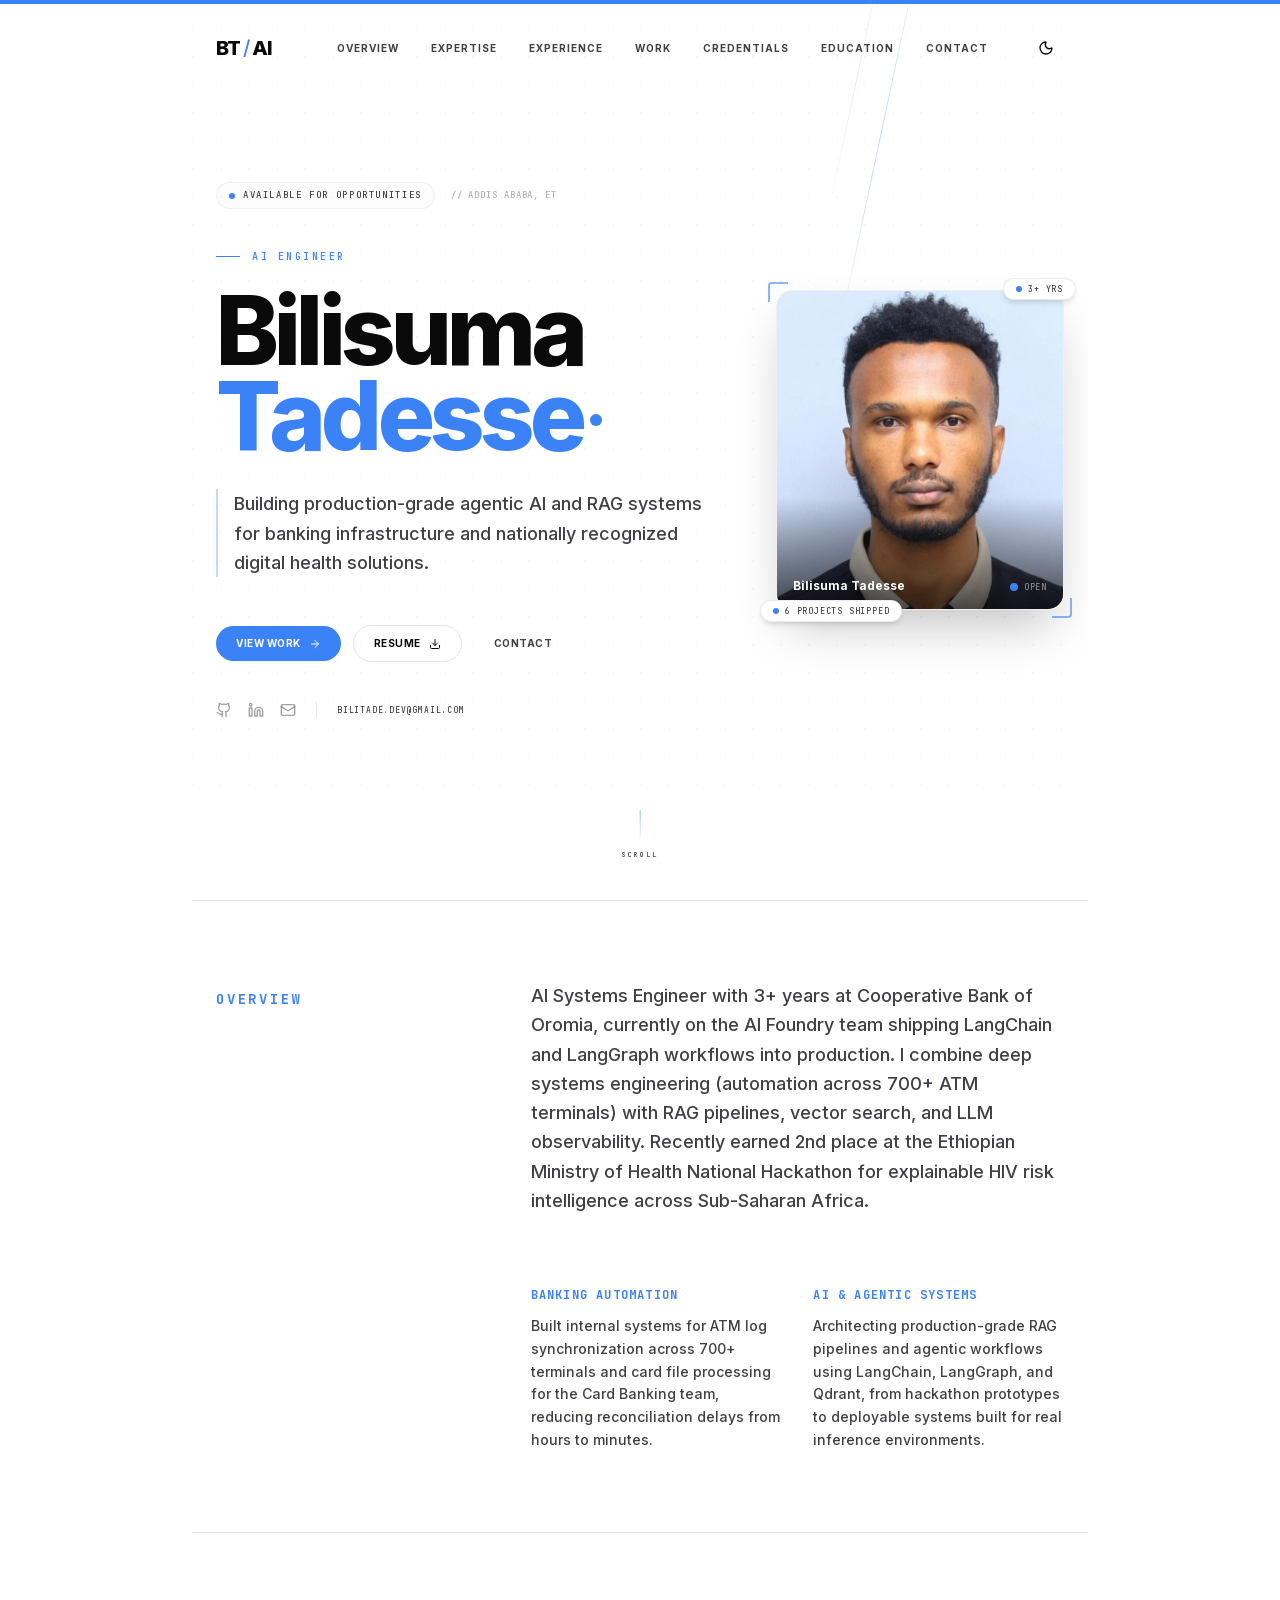
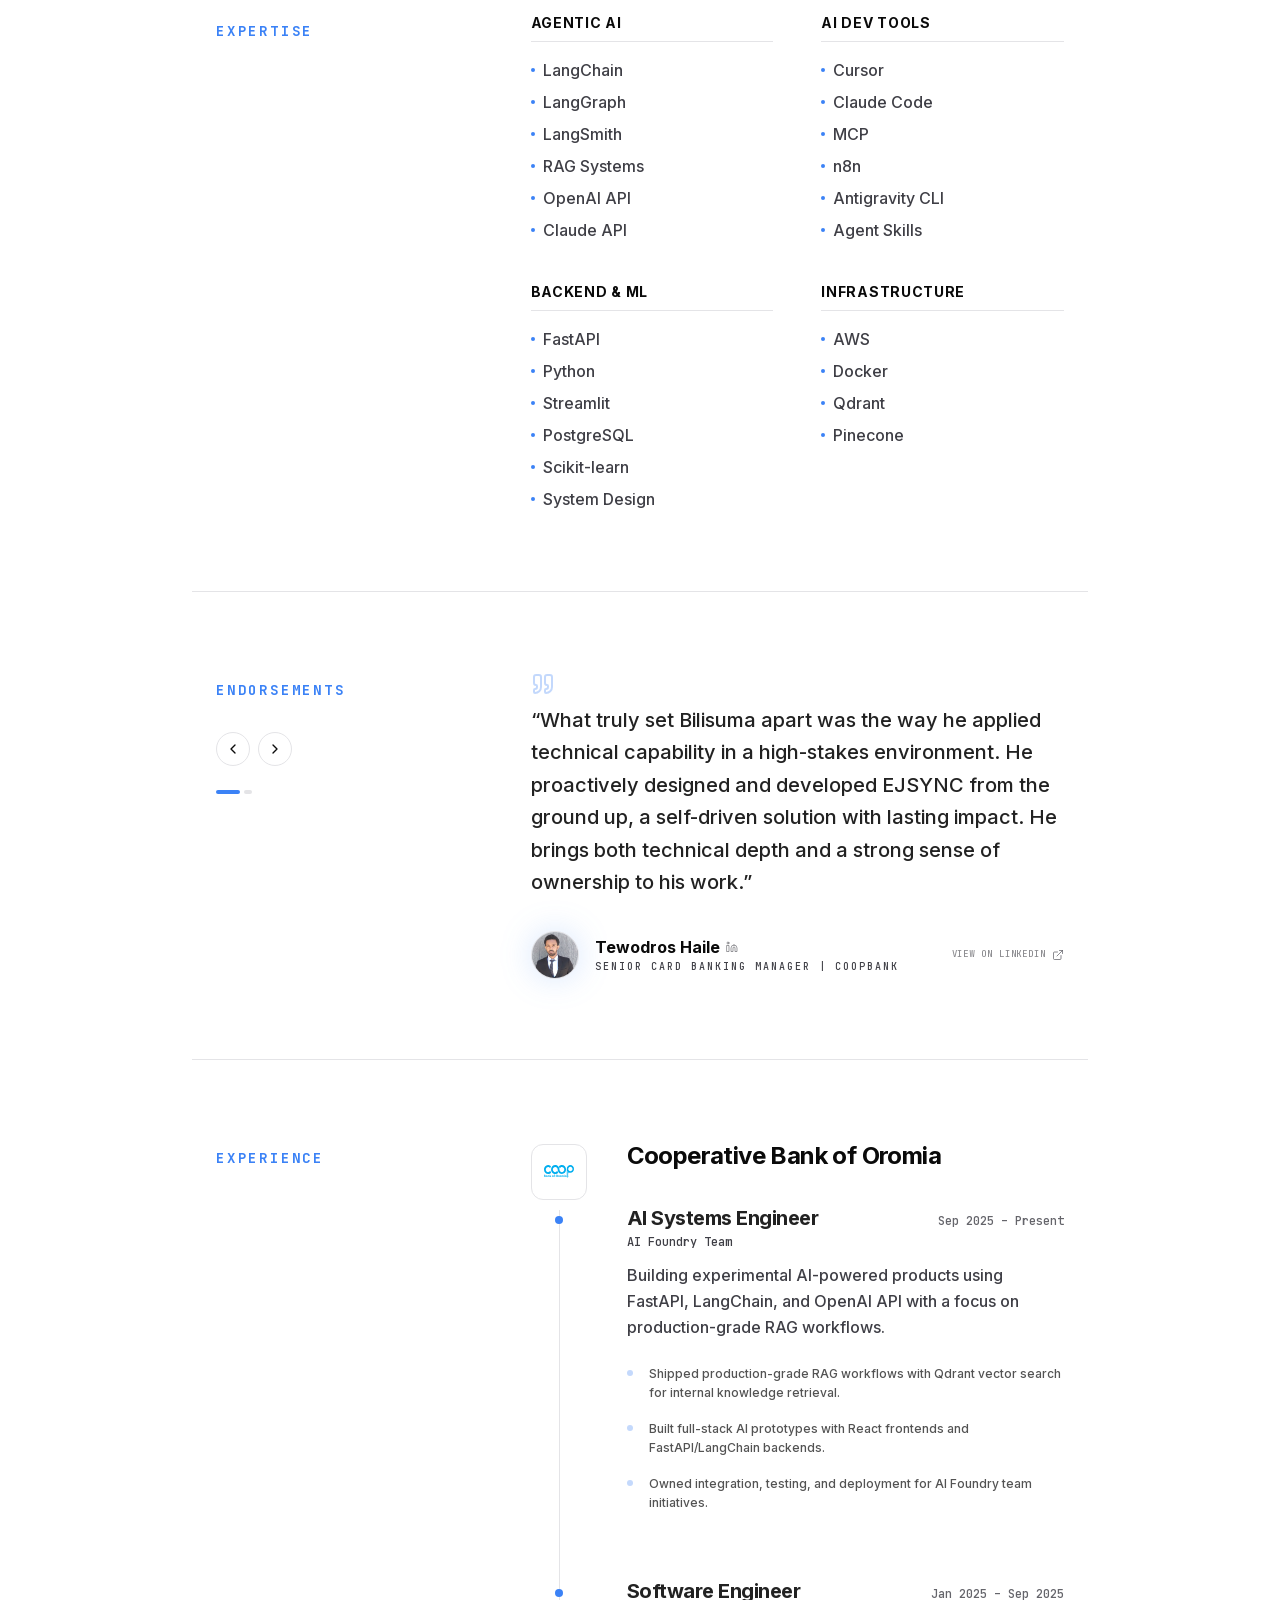
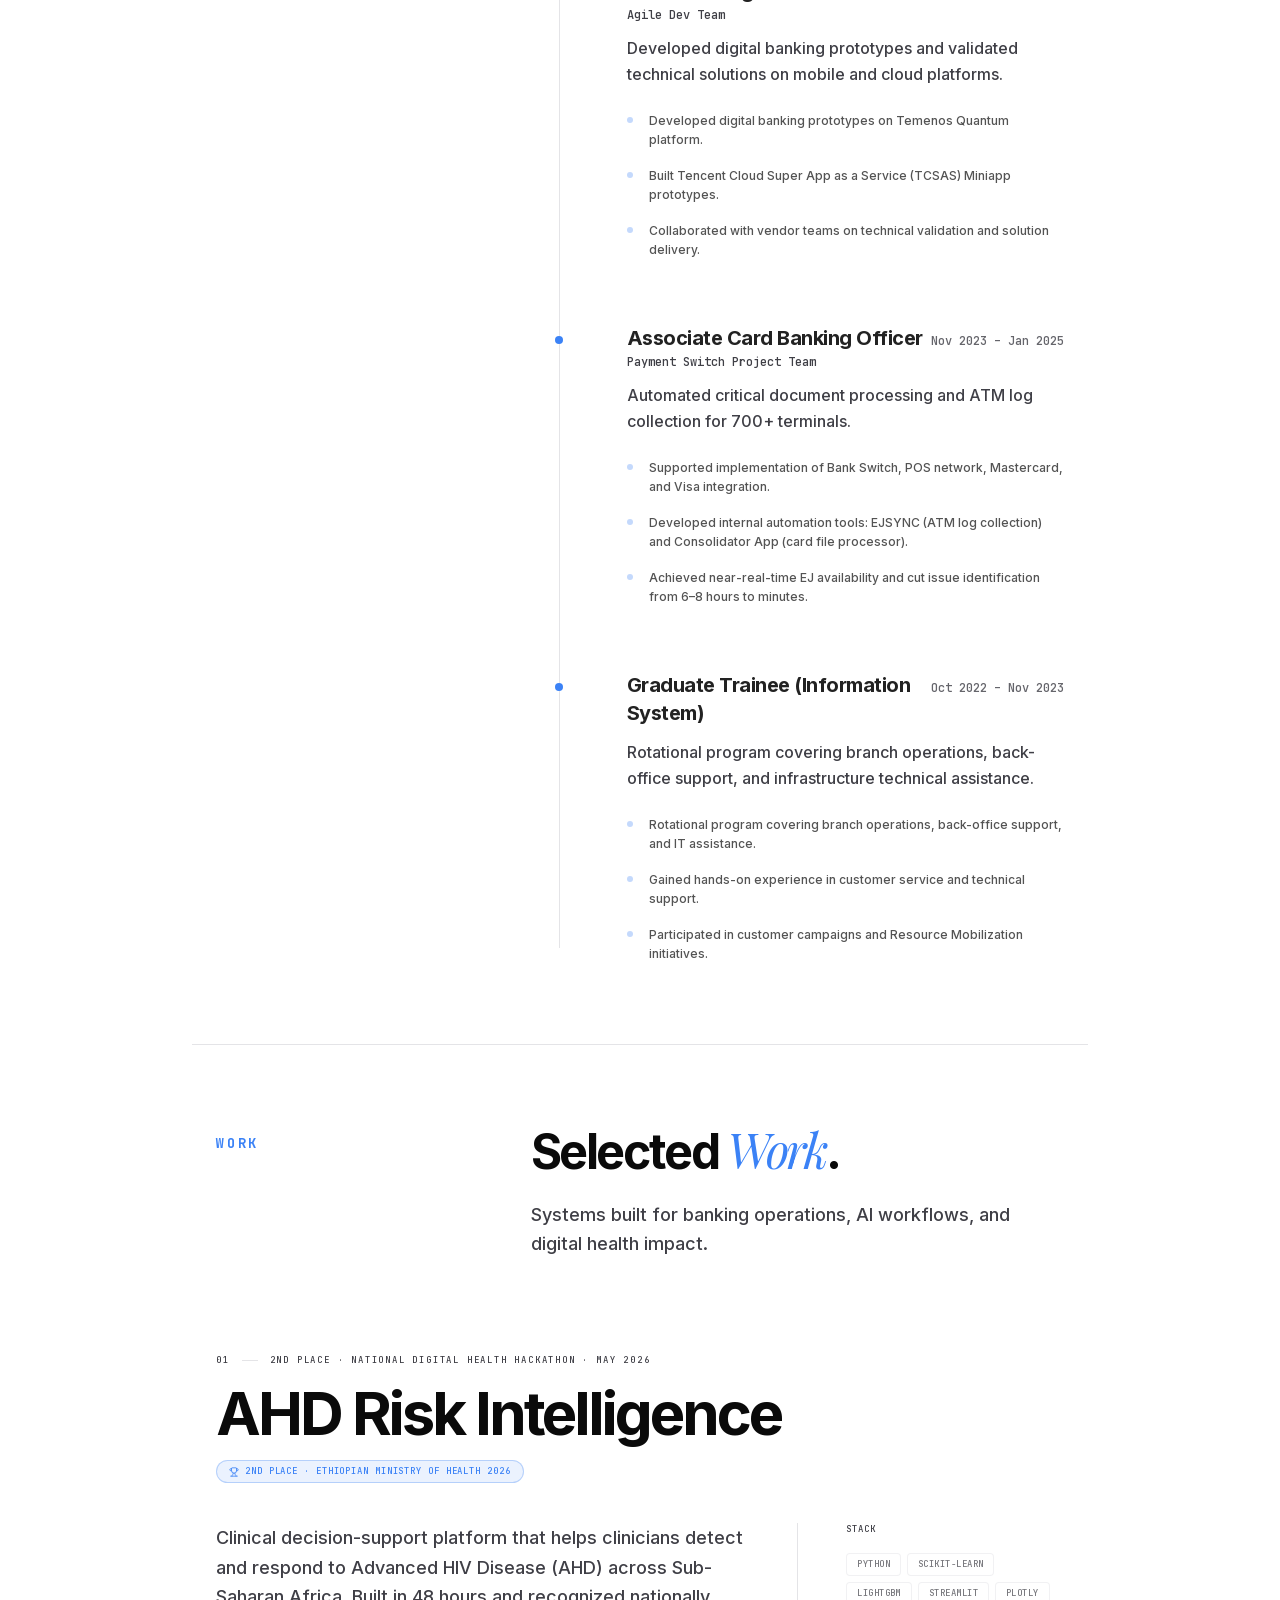
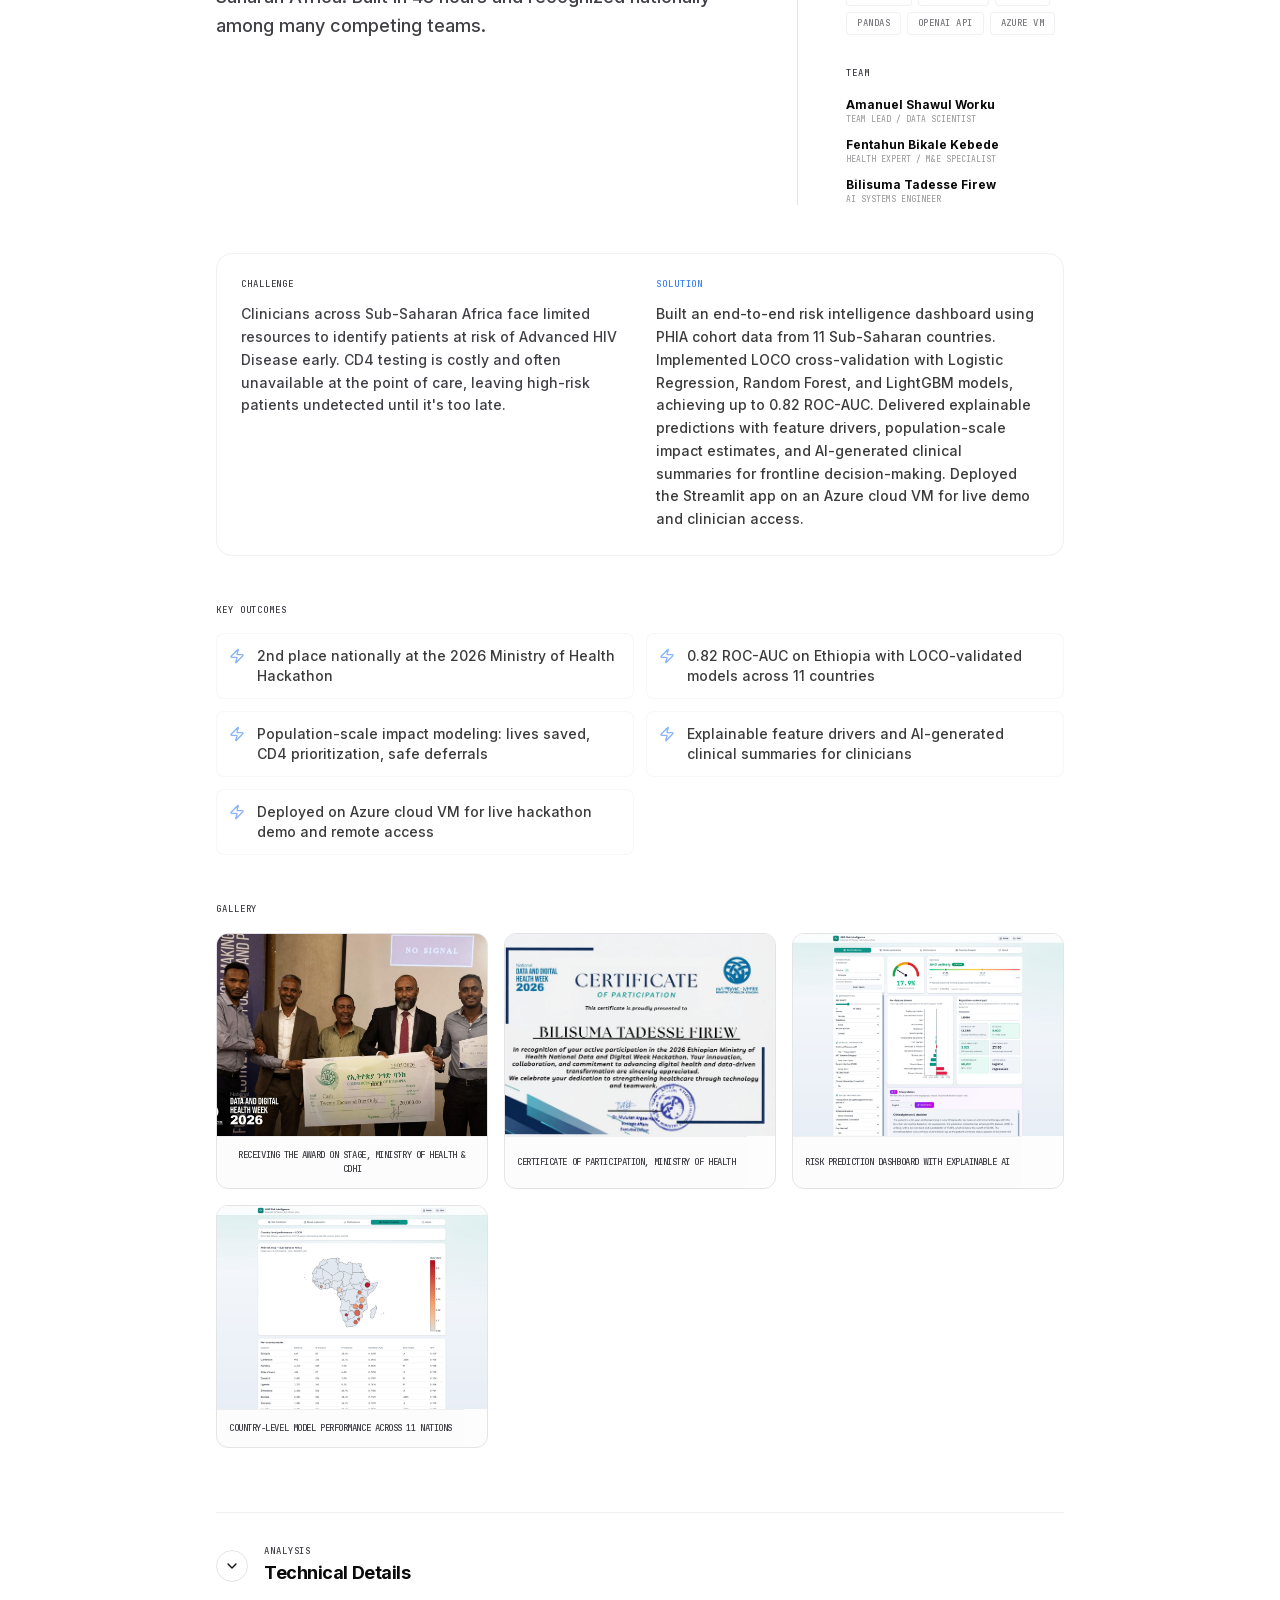
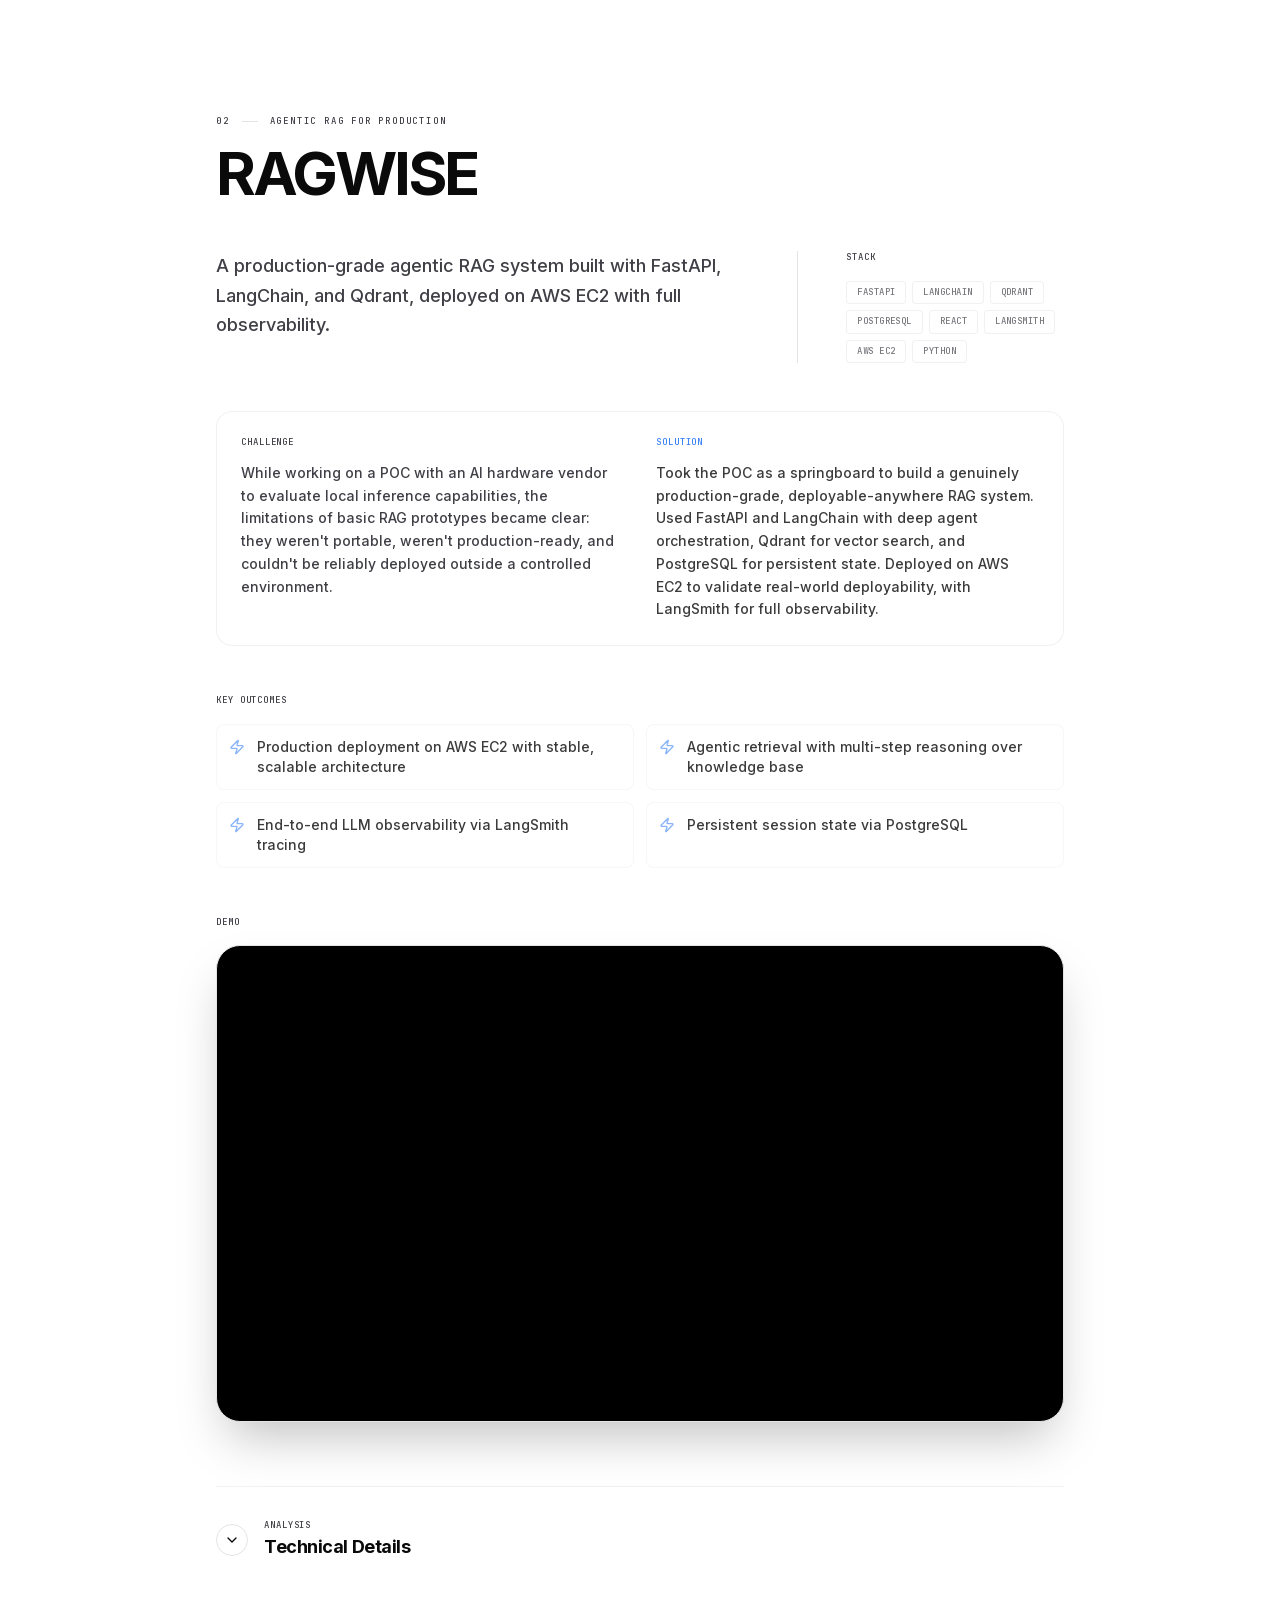
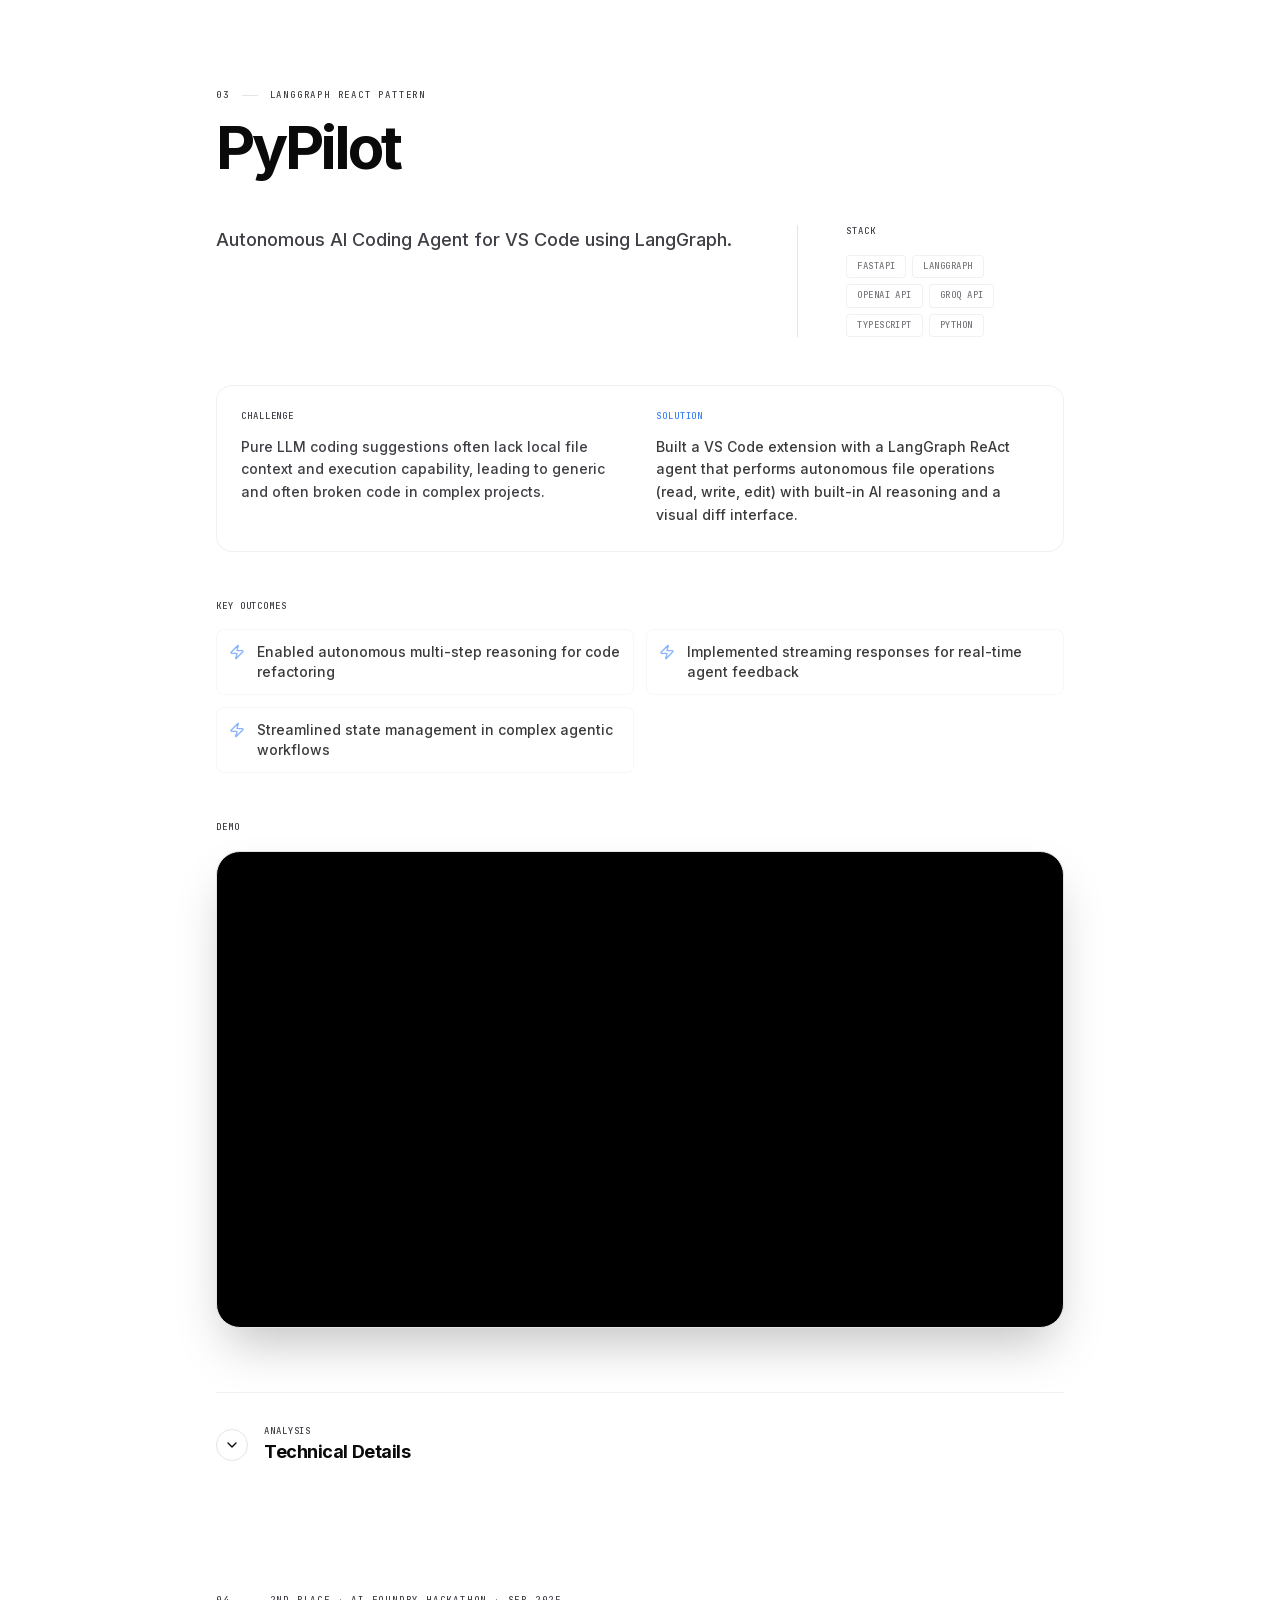
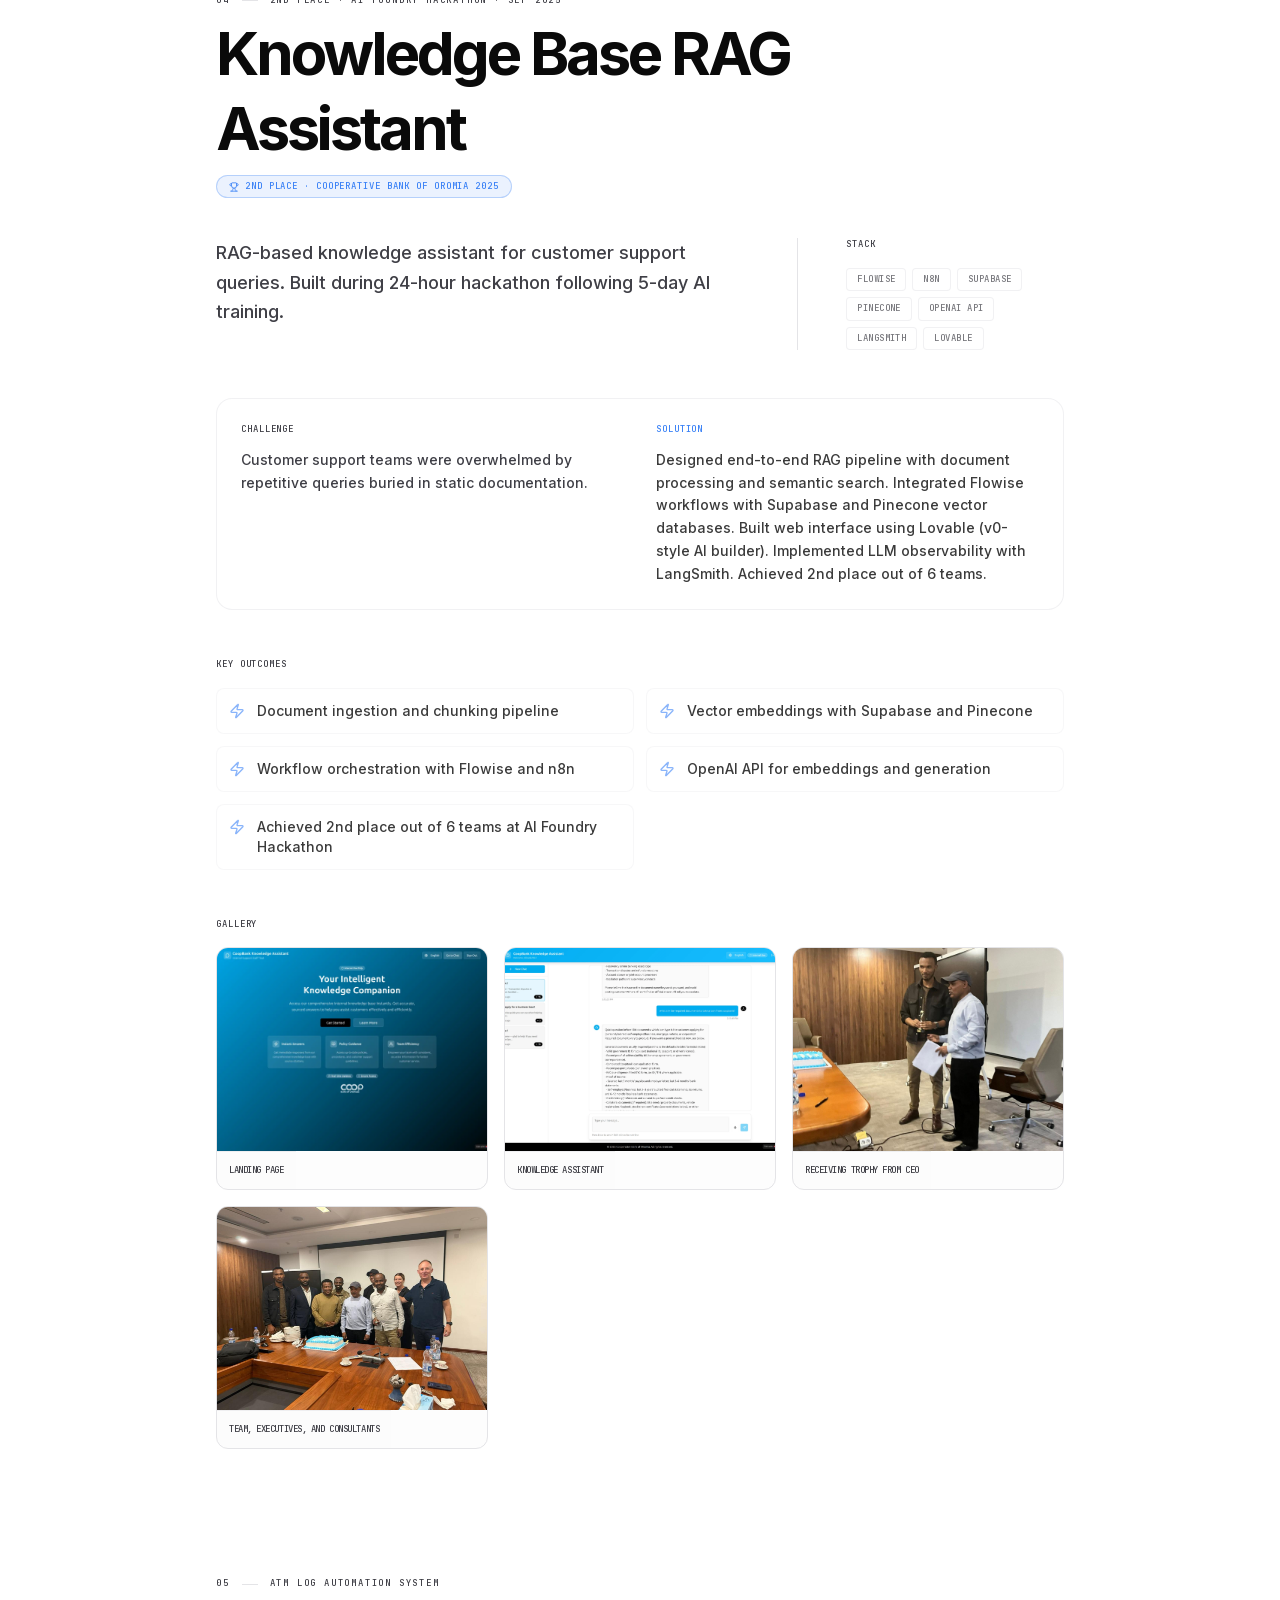
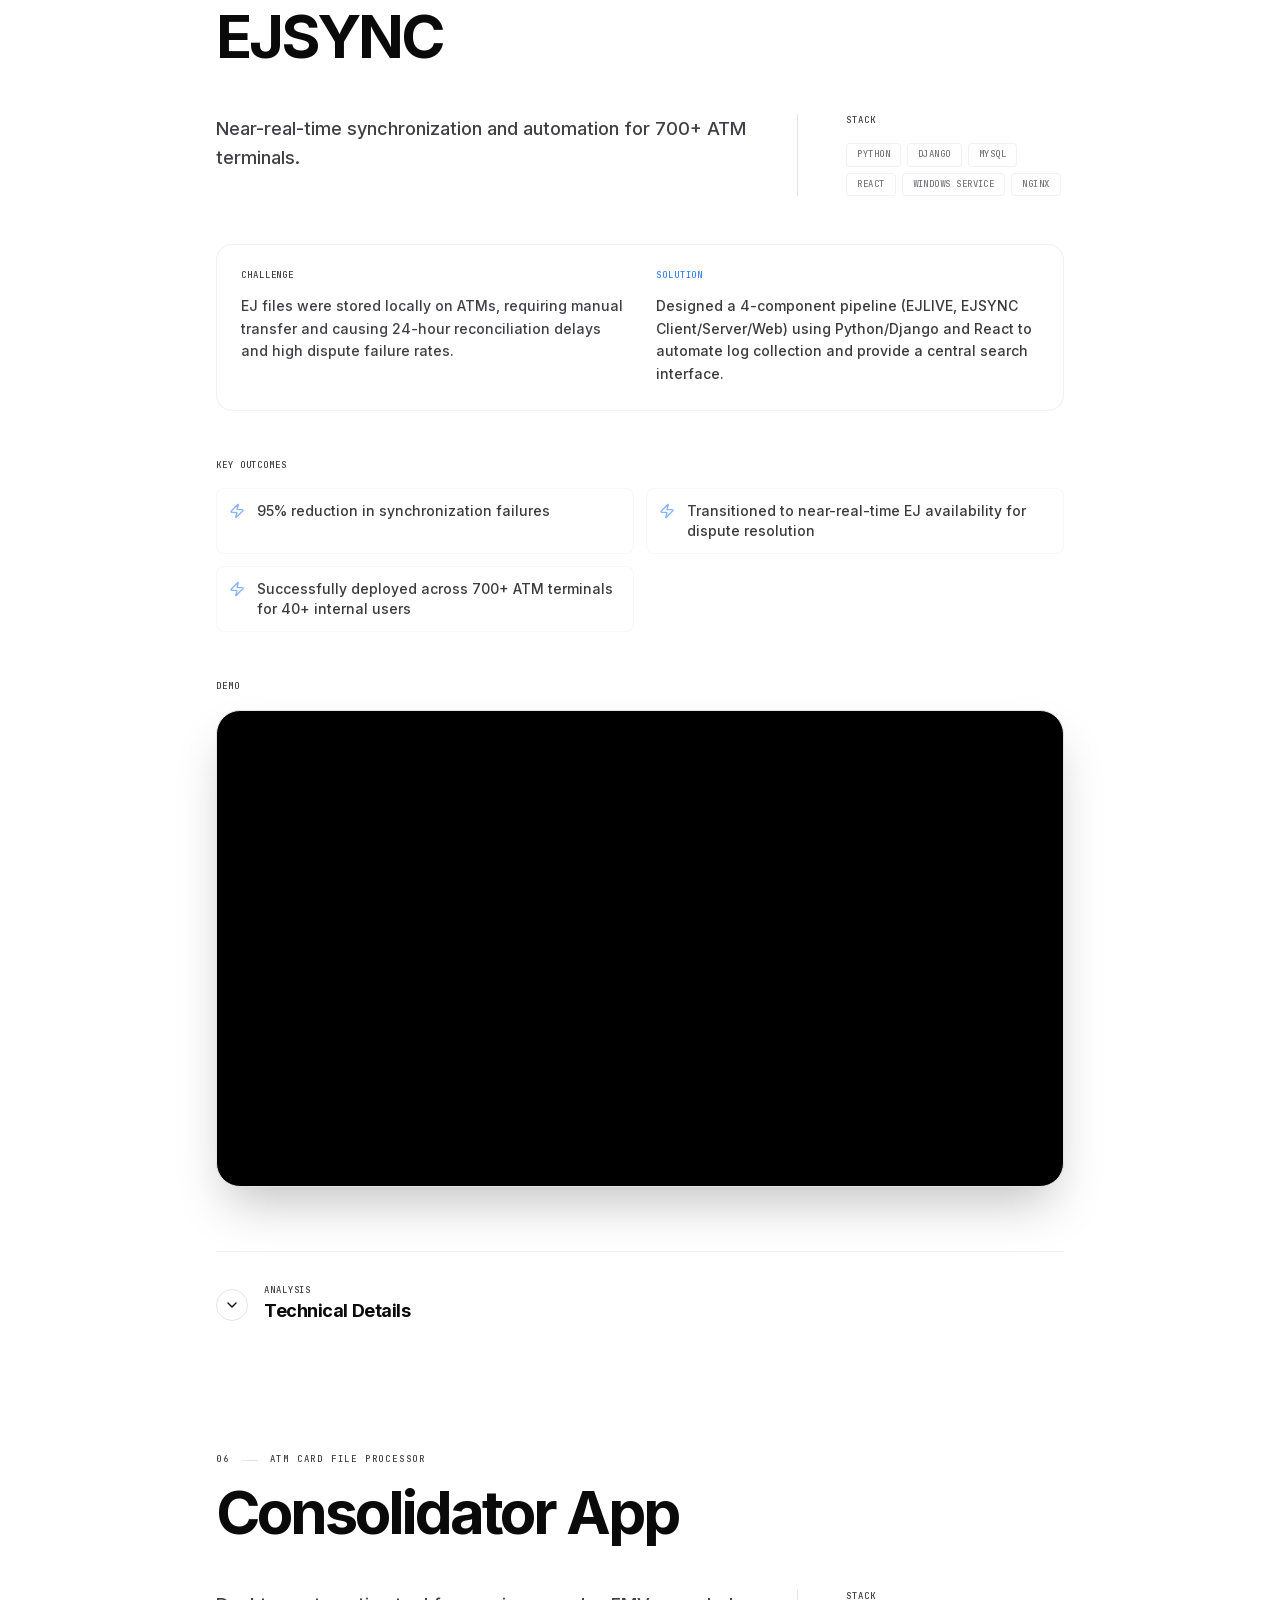
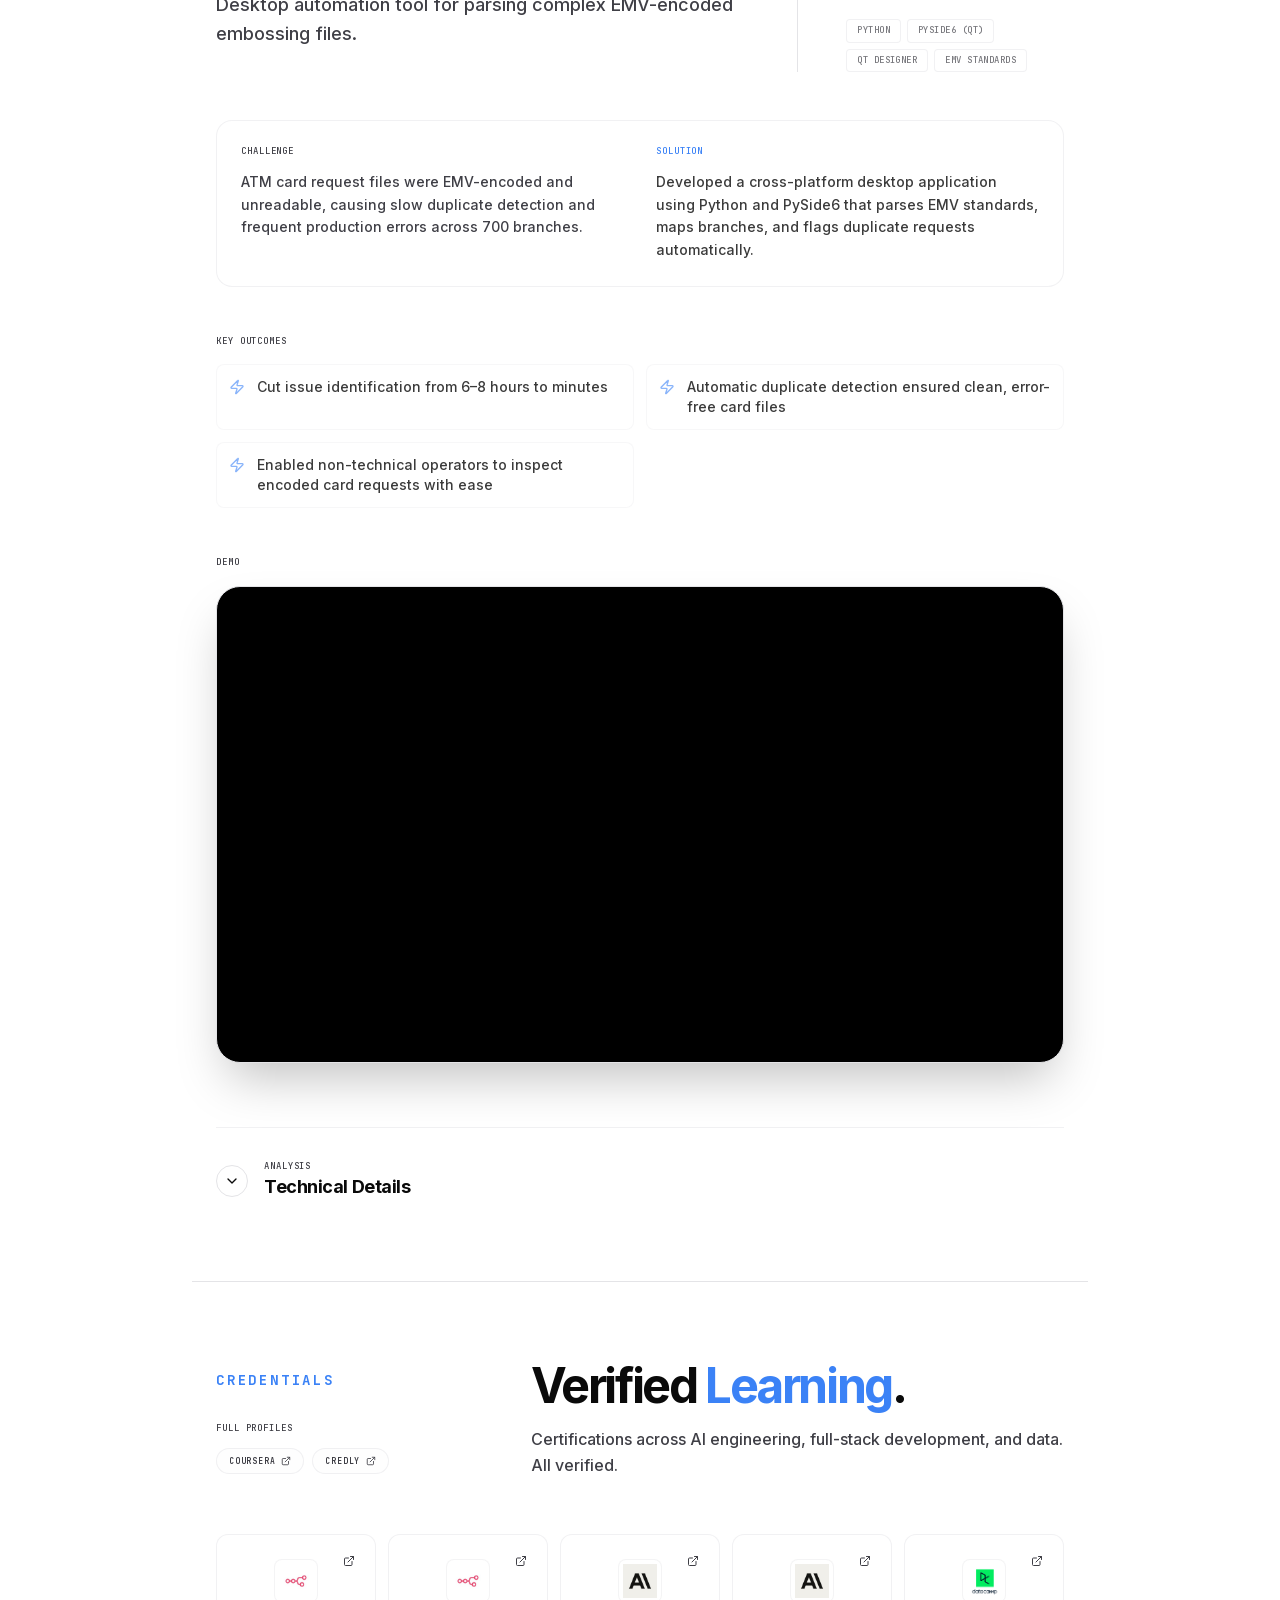
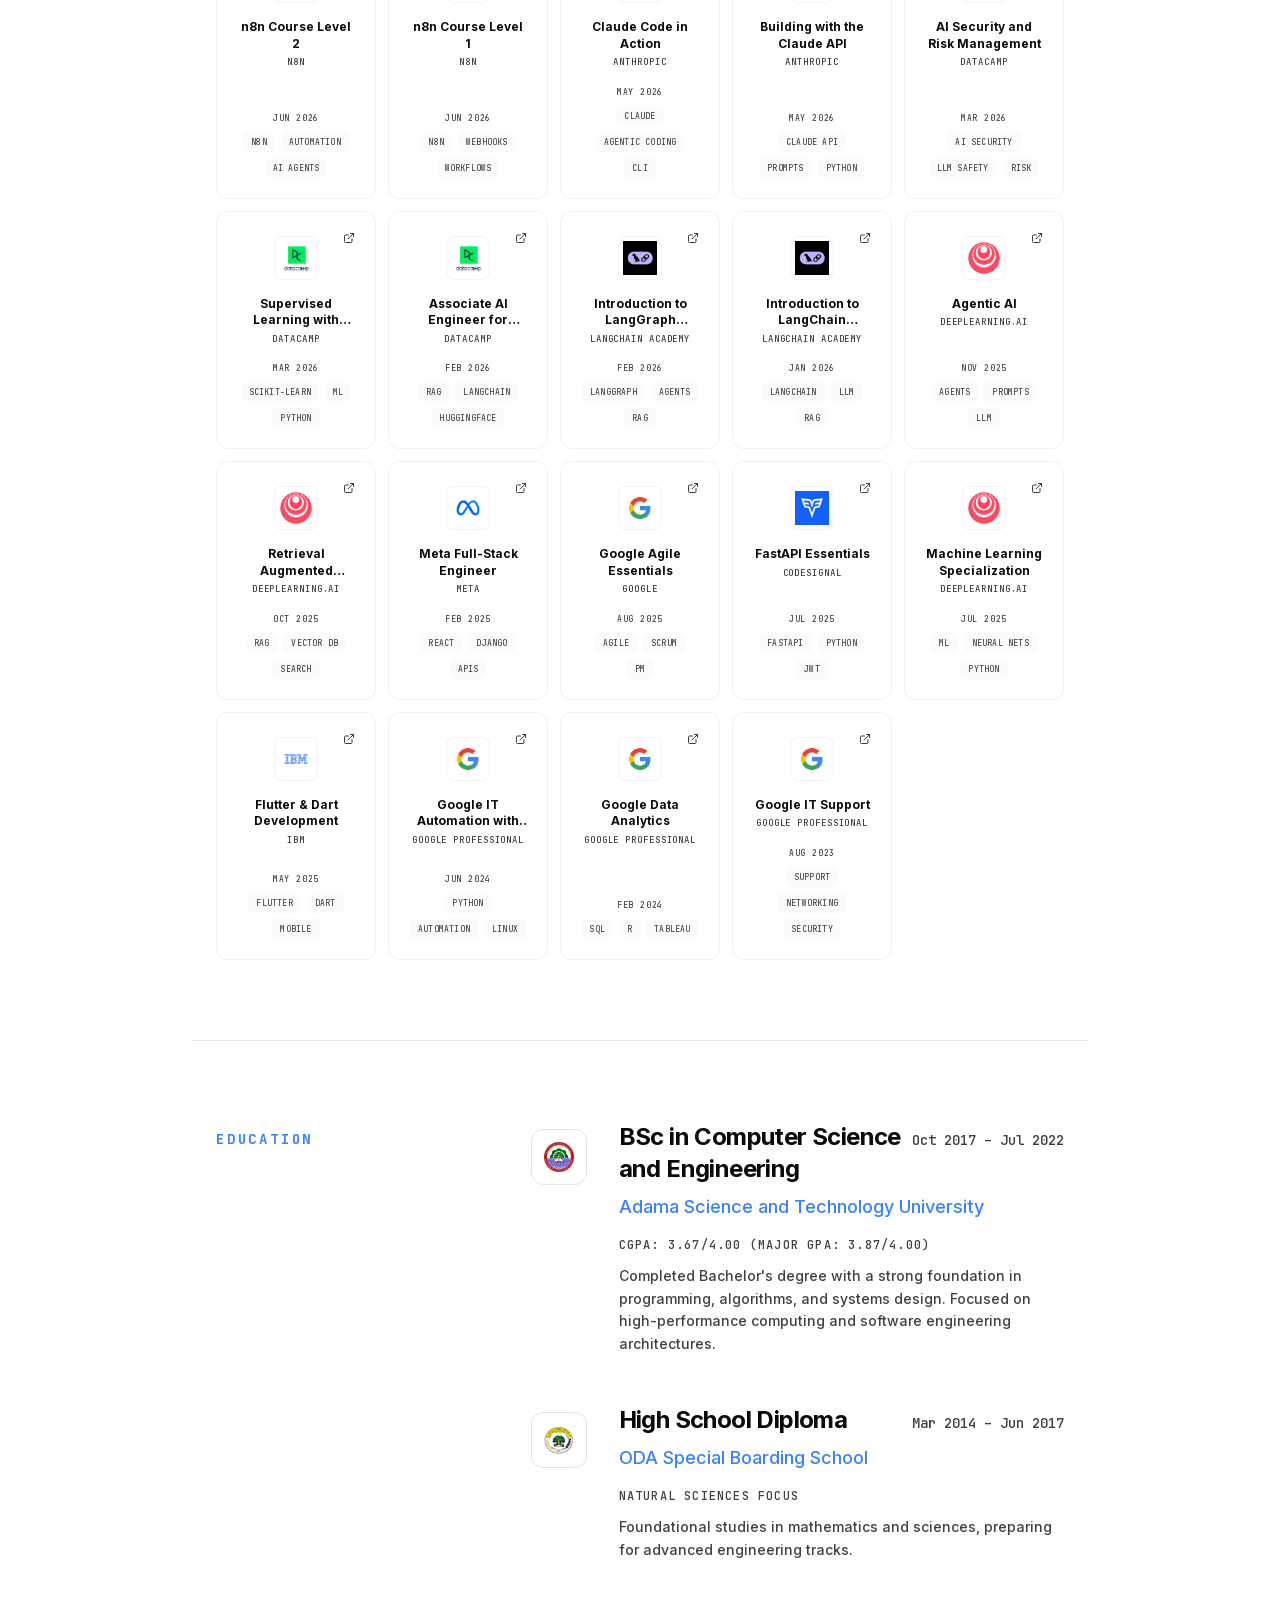
==== index.html @ 131c6164 "Updates" ====
<!DOCTYPE html><html lang="en" class="inter_4101a87d-module__4JTisW__variable jetbrains_mono_8cf58e64-module__UsprEa__variable playfair_display_ad84986d-module__7KVJsa__variable"><head><meta charSet="utf-8"/><meta name="viewport" content="width=device-width, initial-scale=1, viewport-fit=cover"/><link rel="preload" href="/_next/static/media/83afe278b6a6bb3c-s.p.0q-301v4kxxnr.woff2" as="font" crossorigin="" type="font/woff2"/><link rel="preload" as="image" href="/images/profiles/bilisuma.jpg" fetchPriority="high"/><link rel="stylesheet" href="/_next/static/chunks/000wz6ktw8oyc.css" data-precedence="next"/><link rel="preload" as="script" fetchPriority="low" href="/_next/static/chunks/17zaaje_5zt32.js"/><script src="/_next/static/chunks/04fz9-rpftglp.js" async=""></script><script src="/_next/static/chunks/0m_p1bxtorv5i.js" async=""></script><script src="/_next/static/chunks/turbopack-0g43evv2_qihi.js" async=""></script><script src="/_next/static/chunks/00onx00so5ifv.js" async=""></script><script src="/_next/static/chunks/0d3tkj33oycf2.js" async=""></script><script src="/_next/static/chunks/0_tjpbrhgobh8.js" async=""></script><script src="/_next/static/chunks/01i1v937t0i3a.js" async=""></script><script src="/_next/static/chunks/0pycp1qgoovya.js" async=""></script><link rel="preload" href="https://www.googletagmanager.com/gtag/js?id=G-R1KP06FL04" as="script"/><meta name="next-size-adjust" content=""/><meta name="theme-color" content="#ffffff" media="(prefers-color-scheme: light)"/><meta name="theme-color" content="#09090b" media="(prefers-color-scheme: dark)"/><title>Bilisuma Tadesse | AI Engineer</title><meta name="description" content="Bilisuma Tadesse is an AI Engineer in Addis Ababa, Ethiopia. Portfolio showcasing production RAG systems, agentic AI with LangChain and LangGraph, LLM applications, and banking automation at Cooperative Bank of Oromia."/><meta name="application-name" content="Bilisuma Tadesse Portfolio"/><link rel="author" href="https://bilitade.github.io"/><meta name="author" content="Bilisuma Tadesse"/><link rel="manifest" href="/manifest.webmanifest"/><meta name="keywords" content="Bilisuma Tadesse,Bilisuma Tadesse Firew,Bilitade,AI Engineer,AI Engineer Ethiopia,Agentic AI Engineer,LLM Engineer,AI Developer,RAG Engineer,Machine Learning Engineer,LangChain developer,LangGraph developer,FastAPI developer,agentic AI,RAG systems,vector search,LLM applications,Cooperative Bank of Oromia,Addis Ababa,Ethiopia software engineer,AI portfolio"/><meta name="creator" content="Bilisuma Tadesse"/><meta name="publisher" content="Bilisuma Tadesse"/><meta name="robots" content="index, follow"/><meta name="googlebot" content="index, follow, max-video-preview:-1, max-image-preview:large, max-snippet:-1"/><meta name="category" content="technology"/><link rel="canonical" href="https://bilitade.github.io/"/><meta property="og:title" content="Bilisuma Tadesse | AI Engineer"/><meta property="og:description" content="Bilisuma Tadesse is an AI Engineer in Addis Ababa, Ethiopia. Portfolio showcasing production RAG systems, agentic AI with LangChain and LangGraph, LLM applications, and banking automation at Cooperative Bank of Oromia."/><meta property="og:url" content="https://bilitade.github.io/"/><meta name="twitter:card" content="summary_large_image"/><meta name="twitter:title" content="Bilisuma Tadesse | AI Engineer"/><meta name="twitter:description" content="Building production-grade agentic AI and RAG systems for banking infrastructure and nationally recognized digital health solutions."/><meta name="twitter:image" content="https://bilitade.github.io/images/og/card.png"/><link rel="icon" href="/favicon.svg"/><link rel="apple-touch-icon" href="/images/profiles/bilisuma.jpg"/><script src="/_next/static/chunks/03~yq9q893hmn.js" noModule=""></script></head><body class="inter_4101a87d-module__4JTisW__className relative min-h-screen font-sans font-medium selection:bg-brand-accent/30 selection:text-white"><div hidden=""><!--$--><!--/$--></div><script type="application/ld+json">{"@context":"https://schema.org","@type":"Person","name":"Bilisuma Tadesse","alternateName":["Bilisuma Tadesse Firew","Bilitade"],"jobTitle":"AI Engineer","description":"AI Systems Engineer with 3+ years at Cooperative Bank of Oromia, currently on the AI Foundry team shipping LangChain and LangGraph workflows into production. I combine deep systems engineering (automation across 700+ ATM terminals) with RAG pipelines, vector search, and LLM observability. Recently earned 2nd place at the Ethiopian Ministry of Health National Hackathon for explainable HIV risk intelligence across Sub-Saharan Africa.","url":"https://bilitade.github.io","email":"bilitade.dev@gmail.com","image":"https://bilitade.github.io/images/profiles/bilisuma.jpg","address":{"@type":"PostalAddress","addressLocality":"Addis Ababa","addressCountry":"ET"},"worksFor":{"@type":"Organization","name":"Cooperative Bank of Oromia"},"alumniOf":{"@type":"CollegeOrUniversity","name":"Adama Science and Technology University"},"knowsAbout":["LangChain","LangGraph","LangSmith","RAG Systems","OpenAI API","Claude API","Cursor","Claude Code","MCP","n8n","Antigravity CLI","Agent Skills","FastAPI","Python","Streamlit","PostgreSQL","Scikit-learn","System Design","AWS","Docker","Qdrant","Pinecone"],"sameAs":["https://github.com/bilitade","https://www.linkedin.com/in/bilitade/","https://www.coursera.org/learner/bilitade","https://www.credly.com/users/bilitade/badges"]}</script><script type="application/ld+json">{"@context":"https://schema.org","@type":"WebSite","name":"Bilisuma Tadesse | AI Engineer Portfolio","alternateName":"Bilisuma Tadesse Portfolio","description":"Bilisuma Tadesse is an AI Engineer in Addis Ababa, Ethiopia. Portfolio showcasing production RAG systems, agentic AI with LangChain and LangGraph, LLM applications, and banking automation at Cooperative Bank of Oromia.","url":"https://bilitade.github.io","inLanguage":"en","author":{"@type":"Person","name":"Bilisuma Tadesse","url":"https://bilitade.github.io"}}</script><script type="application/ld+json">{"@context":"https://schema.org","@type":"ProfilePage","name":"Bilisuma Tadesse, AI Engineer","description":"Bilisuma Tadesse is an AI Engineer in Addis Ababa, Ethiopia. Portfolio showcasing production RAG systems, agentic AI with LangChain and LangGraph, LLM applications, and banking automation at Cooperative Bank of Oromia.","url":"https://bilitade.github.io","dateModified":"2026-06-17","mainEntity":{"@type":"Person","name":"Bilisuma Tadesse","jobTitle":"AI Engineer","url":"https://bilitade.github.io"}}</script><script type="application/ld+json">{"@context":"https://schema.org","@type":"ProfessionalService","name":"Bilisuma Tadesse | AI Engineer","description":"Building production-grade agentic AI and RAG systems for banking infrastructure and nationally recognized digital health solutions.","url":"https://bilitade.github.io","areaServed":{"@type":"Country","name":"Ethiopia"},"knowsAbout":["LangChain","LangGraph","LangSmith","RAG Systems","OpenAI API","Claude API","Cursor","Claude Code","MCP","n8n","Antigravity CLI","Agent Skills","FastAPI","Python","Streamlit","PostgreSQL","Scikit-learn","System Design","AWS","Docker","Qdrant","Pinecone"]}</script><script>((a,b,c,d,e,f,g,h)=>{let i=document.documentElement,j=["light","dark"];function k(b){var c;(Array.isArray(a)?a:[a]).forEach(a=>{let c="class"===a,d=c&&f?e.map(a=>f[a]||a):e;c?(i.classList.remove(...d),i.classList.add(f&&f[b]?f[b]:b)):i.setAttribute(a,b)}),c=b,h&&j.includes(c)&&(i.style.colorScheme=c)}if(d)k(d);else try{let a=localStorage.getItem(b)||c,d=g&&"system"===a?window.matchMedia("(prefers-color-scheme: dark)").matches?"dark":"light":a;k(d)}catch(a){}})("class","portfolio-theme","system",null,["light","dark"],null,true,true)</script><div class="scroll-progress fixed top-0 left-0 right-0 z-[60] h-1 origin-left bg-brand-accent" aria-hidden="true"></div><header class="fixed top-0 left-0 right-0 z-50 transition-all duration-300 bg-transparent py-8"><nav class="mx-auto flex max-w-4xl items-center justify-between px-6"><div class="flex items-center gap-6"><a href="#" class="group whitespace-nowrap text-xl font-extrabold uppercase tracking-tighter">BT<!-- --> <span class="inline-block font-light text-brand-accent transition-transform group-hover:rotate-12">/</span> <!-- -->AI</a></div><div class="flex items-center gap-6 md:gap-10"><div class="hidden items-center gap-8 lg:flex"><a href="#about" class="text-[10px] font-bold uppercase tracking-widest text-muted-foreground transition-colors hover:text-foreground">Overview</a><a href="#skills" class="text-[10px] font-bold uppercase tracking-widest text-muted-foreground transition-colors hover:text-foreground">Expertise</a><a href="#experience" class="text-[10px] font-bold uppercase tracking-widest text-muted-foreground transition-colors hover:text-foreground">Experience</a><a href="#projects" class="text-[10px] font-bold uppercase tracking-widest text-muted-foreground transition-colors hover:text-foreground">Work</a><a href="#certifications" class="text-[10px] font-bold uppercase tracking-widest text-muted-foreground transition-colors hover:text-foreground">Credentials</a><a href="#education" class="text-[10px] font-bold uppercase tracking-widest text-muted-foreground transition-colors hover:text-foreground">Education</a><a href="#contact" class="text-[10px] font-bold uppercase tracking-widest text-muted-foreground transition-colors hover:text-foreground">Contact</a></div><div class="flex items-center gap-2"><button class="inline-flex items-center justify-center rounded-md py-2 text-sm font-medium transition-colors focus-visible:outline-none focus-visible:ring-1 focus-visible:ring-ring disabled:pointer-events-none disabled:opacity-50 hover:bg-accent hover:text-accent-foreground w-9 px-0" aria-hidden="true" tabindex="-1"><svg xmlns="http://www.w3.org/2000/svg" width="24" height="24" viewBox="0 0 24 24" fill="none" stroke="currentColor" stroke-width="2" stroke-linecap="round" stroke-linejoin="round" class="lucide lucide-moon h-4 w-4 opacity-0" aria-hidden="true"><path d="M20.985 12.486a9 9 0 1 1-9.473-9.472c.405-.022.617.46.402.803a6 6 0 0 0 8.268 8.268c.344-.215.825-.004.803.401"></path></svg></button><button class="inline-flex items-center justify-center rounded-md text-sm font-medium transition-colors focus-visible:outline-none focus-visible:ring-1 focus-visible:ring-ring disabled:pointer-events-none disabled:opacity-50 hover:bg-accent hover:text-accent-foreground p-2 lg:hidden" aria-label="Open menu"><svg xmlns="http://www.w3.org/2000/svg" width="24" height="24" viewBox="0 0 24 24" fill="none" stroke="currentColor" stroke-width="2" stroke-linecap="round" stroke-linejoin="round" class="lucide lucide-menu h-5 w-5" aria-hidden="true"><path d="M4 5h16"></path><path d="M4 12h16"></path><path d="M4 19h16"></path></svg></button></div></div></nav><div class="overflow-hidden border-t border-border bg-background transition-[max-height,opacity] duration-300 ease-out lg:hidden max-h-0 opacity-0 border-t-transparent" aria-hidden="true"><div class="flex flex-col gap-6 p-6"><a href="#about" class="text-[10px] font-bold uppercase tracking-widest text-muted-foreground transition-colors hover:text-foreground">Overview</a><a href="#skills" class="text-[10px] font-bold uppercase tracking-widest text-muted-foreground transition-colors hover:text-foreground">Expertise</a><a href="#testimonials" class="text-[10px] font-bold uppercase tracking-widest text-muted-foreground transition-colors hover:text-foreground">Endorsements</a><a href="#experience" class="text-[10px] font-bold uppercase tracking-widest text-muted-foreground transition-colors hover:text-foreground">Experience</a><a href="#projects" class="text-[10px] font-bold uppercase tracking-widest text-muted-foreground transition-colors hover:text-foreground">Work</a><a href="#certifications" class="text-[10px] font-bold uppercase tracking-widest text-muted-foreground transition-colors hover:text-foreground">Credentials</a><a href="#education" class="text-[10px] font-bold uppercase tracking-widest text-muted-foreground transition-colors hover:text-foreground">Education</a><a href="#contact" class="text-[10px] font-bold uppercase tracking-widest text-muted-foreground transition-colors hover:text-foreground">Contact</a></div></div></header><main class="mx-auto max-w-4xl"><section class="py-20 px-6 max-w-4xl mx-auto min-h-screen flex flex-col justify-center relative overflow-hidden"><div class="absolute inset-0 -z-10 overflow-hidden pointer-events-none" aria-hidden="true"><svg class="absolute inset-0 w-full h-full opacity-[0.04]" xmlns="http://www.w3.org/2000/svg"><defs><pattern id="dot-grid" x="0" y="0" width="28" height="28" patternUnits="userSpaceOnUse"><circle cx="1" cy="1" r="1" fill="currentColor"></circle></pattern></defs><rect width="100%" height="100%" fill="url(#dot-grid)"></rect></svg><div class="absolute bottom-0 left-0 right-0 h-40 bg-gradient-to-t from-background to-transparent"></div><div class="absolute -top-20 right-[18%] w-px h-[50vh] bg-gradient-to-b from-transparent via-brand-accent/30 to-transparent" style="transform:rotate(12deg);transform-origin:top center"></div><div class="absolute -top-20 right-[22%] w-px h-[35vh] bg-gradient-to-b from-transparent via-brand-accent/15 to-transparent" style="transform:rotate(12deg);transform-origin:top center"></div></div><div class="grid md:grid-cols-[1fr_auto] gap-16 items-center"><div class="max-w-3xl order-2 md:order-1"><div class="hero-rise flex items-center gap-4 flex-wrap mb-10"><div class="flex items-center gap-2 text-[9px] font-mono uppercase tracking-[0.18em] text-muted-foreground border border-border/50 rounded-full px-3 py-1.5 bg-muted/30"><span class="inline-block w-1.5 h-1.5 rounded-full bg-brand-accent"></span>Available for opportunities</div><span class="text-[9px] font-mono text-muted-foreground/40 uppercase tracking-widest hidden sm:inline">// Addis Ababa, ET</span></div><div class="hero-rise hero-rise-delay-1 flex items-center gap-3 mb-6"><div class="w-6 h-px bg-brand-accent"></div><span class="text-brand-accent font-mono text-[10px] uppercase tracking-[0.25em]">AI Engineer</span></div><div class="mb-8 overflow-hidden"><span class="hero-rise block text-6xl md:text-8xl font-extrabold tracking-tighter leading-[0.88] hero-rise-delay-2">Bilisuma</span><span class="hero-rise block text-6xl md:text-8xl font-extrabold tracking-tighter leading-[0.88] text-brand-accent hero-rise-delay-3">Tadesse<span class="inline-block ml-2 mb-1 md:mb-2 h-2.5 w-2.5 md:h-3 md:w-3 rounded-full bg-brand-accent align-middle" aria-hidden="true"></span></span></div><p class="hero-rise hero-rise-delay-4 text-base md:text-lg text-muted-foreground leading-relaxed mb-12 max-w-xl font-normal border-l-2 border-brand-accent/30 pl-4">Building production-grade agentic AI and RAG systems for banking infrastructure and nationally recognized digital health solutions.</p><div class="hero-rise hero-rise-delay-5 flex flex-wrap items-center gap-3 mb-10"><a href="#projects" class="group inline-flex items-center gap-2 px-5 py-2.5 text-[10px] font-bold uppercase tracking-wider bg-brand-accent text-brand-accent-foreground rounded-full hover:bg-brand-accent/90 transition-colors">View Work<svg xmlns="http://www.w3.org/2000/svg" width="24" height="24" viewBox="0 0 24 24" fill="none" stroke="currentColor" stroke-width="2" stroke-linecap="round" stroke-linejoin="round" class="lucide lucide-arrow-right h-3 w-3 group-hover:translate-x-0.5 transition-transform" aria-hidden="true"><path d="M5 12h14"></path><path d="m12 5 7 7-7 7"></path></svg></a><a href="/pdf/bilisuma_tadesse_resume_jun_2026.pdf" download="bilisuma_tadesse_resume_jun_2026.pdf" class="group inline-flex items-center gap-2 px-5 py-2.5 text-[10px] font-bold uppercase tracking-wider border border-border rounded-full hover:bg-muted transition-colors">Resume<svg xmlns="http://www.w3.org/2000/svg" width="24" height="24" viewBox="0 0 24 24" fill="none" stroke="currentColor" stroke-width="2" stroke-linecap="round" stroke-linejoin="round" class="lucide lucide-download h-3 w-3 group-hover:translate-y-0.5 transition-transform" aria-hidden="true"><path d="M12 15V3"></path><path d="M21 15v4a2 2 0 0 1-2 2H5a2 2 0 0 1-2-2v-4"></path><path d="m7 10 5 5 5-5"></path></svg></a><a href="#contact" class="inline-flex items-center gap-2 px-5 py-2.5 text-[10px] font-bold uppercase tracking-wider text-muted-foreground hover:text-foreground transition-colors">Contact</a></div><div class="hero-rise hero-rise-delay-6 flex items-center gap-4"><a href="https://github.com/bilitade" target="_blank" rel="noopener noreferrer" class="text-muted-foreground/50 hover:text-foreground transition-colors" aria-label="GitHub"><svg xmlns="http://www.w3.org/2000/svg" width="24" height="24" viewBox="0 0 24 24" fill="none" stroke="currentColor" stroke-width="2" stroke-linecap="round" stroke-linejoin="round" class="lucide lucide-github w-4 h-4" aria-hidden="true"><path d="M15 22v-4a4.8 4.8 0 0 0-1-3.5c3 0 6-2 6-5.5.08-1.25-.27-2.48-1-3.5.28-1.15.28-2.35 0-3.5 0 0-1 0-3 1.5-2.64-.5-5.36-.5-8 0C6 2 5 2 5 2c-.3 1.15-.3 2.35 0 3.5A5.403 5.403 0 0 0 4 9c0 3.5 3 5.5 6 5.5-.39.49-.68 1.05-.85 1.65-.17.6-.22 1.23-.15 1.85v4"></path><path d="M9 18c-4.51 2-5-2-7-2"></path></svg></a><a href="https://www.linkedin.com/in/bilitade/" target="_blank" rel="noopener noreferrer" class="text-muted-foreground/50 hover:text-foreground transition-colors" aria-label="LinkedIn"><svg xmlns="http://www.w3.org/2000/svg" width="24" height="24" viewBox="0 0 24 24" fill="none" stroke="currentColor" stroke-width="2" stroke-linecap="round" stroke-linejoin="round" class="lucide lucide-linkedin w-4 h-4" aria-hidden="true"><path d="M16 8a6 6 0 0 1 6 6v7h-4v-7a2 2 0 0 0-2-2 2 2 0 0 0-2 2v7h-4v-7a6 6 0 0 1 6-6z"></path><rect width="4" height="12" x="2" y="9"></rect><circle cx="4" cy="4" r="2"></circle></svg></a><a href="mailto:bilitade.dev@gmail.com" class="text-muted-foreground/50 hover:text-foreground transition-colors" aria-label="Email"><svg xmlns="http://www.w3.org/2000/svg" width="24" height="24" viewBox="0 0 24 24" fill="none" stroke="currentColor" stroke-width="2" stroke-linecap="round" stroke-linejoin="round" class="lucide lucide-mail w-4 h-4" aria-hidden="true"><path d="m22 7-8.991 5.727a2 2 0 0 1-2.009 0L2 7"></path><rect x="2" y="4" width="20" height="16" rx="2"></rect></svg></a><div class="w-px h-4 bg-border mx-1"></div><span class="text-[8px] font-mono text-muted-foreground uppercase tracking-widest">bilitade.dev@gmail.com</span></div></div><div class="hero-rise hero-rise-delay-2 order-1 md:order-2 flex justify-center md:justify-end pt-8 md:pt-0"><div class="relative group cursor-default select-none"><div class="relative w-64 h-72 md:w-72 md:h-80 rounded-2xl overflow-hidden border border-border/60 shadow-2xl"><img alt="Bilisuma Tadesse" fetchPriority="high" decoding="async" data-nimg="fill" class="object-cover object-top" style="position:absolute;height:100%;width:100%;left:0;top:0;right:0;bottom:0;color:transparent" src="/images/profiles/bilisuma.jpg"/><div class="absolute bottom-0 left-0 right-0 h-28 bg-gradient-to-t from-black/70 to-transparent"></div><div class="absolute bottom-0 left-0 right-0 p-4 flex items-end justify-between"><div><p class="text-xs font-bold text-white leading-tight">Bilisuma Tadesse</p></div><div class="flex items-center gap-1.5"><span class="inline-flex rounded-full h-2 w-2 bg-brand-accent"></span><span class="text-[8px] font-mono uppercase text-white/50 tracking-widest">Open</span></div></div></div><div class="absolute -top-2 -left-2 w-5 h-5 border-t-2 border-l-2 border-brand-accent/60 rounded-tl-sm"></div><div class="absolute -bottom-2 -right-2 w-5 h-5 border-b-2 border-r-2 border-brand-accent/60 rounded-br-sm"></div><div class="absolute -top-3 -right-3 bg-background border border-border/70 rounded-full px-3 py-1 flex items-center gap-1.5 shadow-md"><span class="inline-block w-1.5 h-1.5 rounded-full bg-brand-accent"></span><span class="text-[8px] font-mono uppercase tracking-widest text-muted-foreground">3+ yrs</span></div><div class="absolute -bottom-3 -left-4 bg-background border border-border/70 rounded-full px-3 py-1 flex items-center gap-1.5 shadow-md"><span class="inline-block w-1.5 h-1.5 rounded-full bg-brand-accent"></span><span class="text-[8px] font-mono uppercase tracking-widest text-muted-foreground">6 projects shipped</span></div></div></div></div><div class="hero-rise hero-rise-delay-7 absolute bottom-10 left-1/2 -translate-x-1/2 flex flex-col items-center gap-2"><div class="w-px h-8 bg-gradient-to-b from-brand-accent/60 to-transparent"></div><span class="text-[7px] font-mono uppercase tracking-[0.3em] text-muted-foreground">Scroll</span></div></section><section id="about" class="py-20 px-6 max-w-4xl mx-auto border-t border-border"><div class="grid items-start gap-12 md:grid-cols-[1fr_2fr]"><h2 class="section-heading mt-2">Overview</h2><div class="space-y-12"><p class="max-w-2xl whitespace-pre-line text-lg leading-relaxed text-muted-foreground">AI Systems Engineer with 3+ years at Cooperative Bank of Oromia, currently on the AI Foundry team shipping LangChain and LangGraph workflows into production. I combine deep systems engineering (automation across 700+ ATM terminals) with RAG pipelines, vector search, and LLM observability. Recently earned 2nd place at the Ethiopian Ministry of Health National Hackathon for explainable HIV risk intelligence across Sub-Saharan Africa.</p><div class="grid gap-8 pt-6 sm:grid-cols-2"><div class="space-y-3"><h3 class="font-mono text-xs uppercase tracking-widest text-brand-accent">Banking Automation</h3><p class="text-sm leading-relaxed text-muted-foreground">Built internal systems for ATM log synchronization across 700+ terminals and card file processing for the Card Banking team, reducing reconciliation delays from hours to minutes.</p></div><div class="space-y-3"><h3 class="font-mono text-xs uppercase tracking-widest text-brand-accent">AI &amp; Agentic Systems</h3><p class="text-sm leading-relaxed text-muted-foreground">Architecting production-grade RAG pipelines and agentic workflows using LangChain, LangGraph, and Qdrant, from hackathon prototypes to deployable systems built for real inference environments.</p></div></div></div></div></section><section id="skills" class="py-20 px-6 max-w-4xl mx-auto border-t border-border"><div class="grid items-start gap-12 md:grid-cols-[1fr_2fr]"><h2 class="section-heading mt-2">Expertise</h2><div class="grid gap-x-12 gap-y-10 sm:grid-cols-2"><div><h3 class="mb-4 border-b border-border pb-2 text-sm font-bold uppercase tracking-wider">Agentic AI</h3><ul class="space-y-2"><li class="flex items-center gap-2 text-muted-foreground"><span class="h-1 w-1 rounded-full bg-brand-accent"></span>LangChain</li><li class="flex items-center gap-2 text-muted-foreground"><span class="h-1 w-1 rounded-full bg-brand-accent"></span>LangGraph</li><li class="flex items-center gap-2 text-muted-foreground"><span class="h-1 w-1 rounded-full bg-brand-accent"></span>LangSmith</li><li class="flex items-center gap-2 text-muted-foreground"><span class="h-1 w-1 rounded-full bg-brand-accent"></span>RAG Systems</li><li class="flex items-center gap-2 text-muted-foreground"><span class="h-1 w-1 rounded-full bg-brand-accent"></span>OpenAI API</li><li class="flex items-center gap-2 text-muted-foreground"><span class="h-1 w-1 rounded-full bg-brand-accent"></span>Claude API</li></ul></div><div><h3 class="mb-4 border-b border-border pb-2 text-sm font-bold uppercase tracking-wider">AI Dev Tools</h3><ul class="space-y-2"><li class="flex items-center gap-2 text-muted-foreground"><span class="h-1 w-1 rounded-full bg-brand-accent"></span>Cursor</li><li class="flex items-center gap-2 text-muted-foreground"><span class="h-1 w-1 rounded-full bg-brand-accent"></span>Claude Code</li><li class="flex items-center gap-2 text-muted-foreground"><span class="h-1 w-1 rounded-full bg-brand-accent"></span>MCP</li><li class="flex items-center gap-2 text-muted-foreground"><span class="h-1 w-1 rounded-full bg-brand-accent"></span>n8n</li><li class="flex items-center gap-2 text-muted-foreground"><span class="h-1 w-1 rounded-full bg-brand-accent"></span>Antigravity CLI</li><li class="flex items-center gap-2 text-muted-foreground"><span class="h-1 w-1 rounded-full bg-brand-accent"></span>Agent Skills</li></ul></div><div><h3 class="mb-4 border-b border-border pb-2 text-sm font-bold uppercase tracking-wider">Backend &amp; ML</h3><ul class="space-y-2"><li class="flex items-center gap-2 text-muted-foreground"><span class="h-1 w-1 rounded-full bg-brand-accent"></span>FastAPI</li><li class="flex items-center gap-2 text-muted-foreground"><span class="h-1 w-1 rounded-full bg-brand-accent"></span>Python</li><li class="flex items-center gap-2 text-muted-foreground"><span class="h-1 w-1 rounded-full bg-brand-accent"></span>Streamlit</li><li class="flex items-center gap-2 text-muted-foreground"><span class="h-1 w-1 rounded-full bg-brand-accent"></span>PostgreSQL</li><li class="flex items-center gap-2 text-muted-foreground"><span class="h-1 w-1 rounded-full bg-brand-accent"></span>Scikit-learn</li><li class="flex items-center gap-2 text-muted-foreground"><span class="h-1 w-1 rounded-full bg-brand-accent"></span>System Design</li></ul></div><div><h3 class="mb-4 border-b border-border pb-2 text-sm font-bold uppercase tracking-wider">Infrastructure</h3><ul class="space-y-2"><li class="flex items-center gap-2 text-muted-foreground"><span class="h-1 w-1 rounded-full bg-brand-accent"></span>AWS</li><li class="flex items-center gap-2 text-muted-foreground"><span class="h-1 w-1 rounded-full bg-brand-accent"></span>Docker</li><li class="flex items-center gap-2 text-muted-foreground"><span class="h-1 w-1 rounded-full bg-brand-accent"></span>Qdrant</li><li class="flex items-center gap-2 text-muted-foreground"><span class="h-1 w-1 rounded-full bg-brand-accent"></span>Pinecone</li></ul></div></div></div></section><section id="testimonials" class="py-20 px-6 max-w-4xl mx-auto overflow-hidden border-t border-border"><div class="grid items-start gap-12 md:grid-cols-[1fr_2fr]"><div class="space-y-6"><h2 class="section-heading mt-2">Endorsements</h2><div class="flex items-center gap-2"><button type="button" class="rounded-full border border-border p-2 transition-colors hover:bg-muted" aria-label="Previous testimonial"><svg xmlns="http://www.w3.org/2000/svg" width="24" height="24" viewBox="0 0 24 24" fill="none" stroke="currentColor" stroke-width="2" stroke-linecap="round" stroke-linejoin="round" class="lucide lucide-chevron-left h-4 w-4" aria-hidden="true"><path d="m15 18-6-6 6-6"></path></svg></button><button type="button" class="rounded-full border border-border p-2 transition-colors hover:bg-muted" aria-label="Next testimonial"><svg xmlns="http://www.w3.org/2000/svg" width="24" height="24" viewBox="0 0 24 24" fill="none" stroke="currentColor" stroke-width="2" stroke-linecap="round" stroke-linejoin="round" class="lucide lucide-chevron-right h-4 w-4" aria-hidden="true"><path d="m9 18 6-6-6-6"></path></svg></button></div><div class="flex gap-1"><div class="h-1 rounded-full transition-all duration-300 w-6 bg-brand-accent"></div><div class="h-1 rounded-full transition-all duration-300 w-2 bg-border"></div></div></div><div class="relative min-h-[300px]"><div class="space-y-6" style="opacity:0;transform:translateX(20px)"><svg xmlns="http://www.w3.org/2000/svg" width="24" height="24" viewBox="0 0 24 24" fill="none" stroke="currentColor" stroke-width="2" stroke-linecap="round" stroke-linejoin="round" class="lucide lucide-quote mb-2 h-6 w-6 shrink-0 text-brand-accent opacity-30" aria-hidden="true"><path d="M16 3a2 2 0 0 0-2 2v6a2 2 0 0 0 2 2 1 1 0 0 1 1 1v1a2 2 0 0 1-2 2 1 1 0 0 0-1 1v2a1 1 0 0 0 1 1 6 6 0 0 0 6-6V5a2 2 0 0 0-2-2z"></path><path d="M5 3a2 2 0 0 0-2 2v6a2 2 0 0 0 2 2 1 1 0 0 1 1 1v1a2 2 0 0 1-2 2 1 1 0 0 0-1 1v2a1 1 0 0 0 1 1 6 6 0 0 0 6-6V5a2 2 0 0 0-2-2z"></path></svg><p class="text-lg font-medium leading-relaxed text-foreground/90 md:text-xl">“<!-- -->What truly set Bilisuma apart was the way he applied technical capability in a high-stakes environment. He proactively designed and developed EJSYNC from the ground up, a self-driven solution with lasting impact. He brings both technical depth and a strong sense of ownership to his work.<!-- -->”</p><div class="flex items-center justify-between pt-2"><div class="flex items-center gap-4"><div class="relative"><div class="absolute inset-0 rounded-full bg-brand-accent/20 blur-lg"></div><img alt="Tewodros Haile" loading="lazy" width="48" height="48" decoding="async" data-nimg="1" class="relative rounded-full border border-border object-cover" style="color:transparent" src="/images/endorsers/tewodros.jpeg"/></div><div><a href="https://www.linkedin.com/in/tewodros-haile-953949105/" target="_blank" rel="noopener noreferrer" class="flex items-center gap-1.5 font-bold text-foreground transition-colors hover:text-brand-accent">Tewodros Haile<svg xmlns="http://www.w3.org/2000/svg" width="24" height="24" viewBox="0 0 24 24" fill="none" stroke="currentColor" stroke-width="2" stroke-linecap="round" stroke-linejoin="round" class="lucide lucide-linkedin h-3 w-3 text-muted-foreground/50" aria-hidden="true"><path d="M16 8a6 6 0 0 1 6 6v7h-4v-7a2 2 0 0 0-2-2 2 2 0 0 0-2 2v7h-4v-7a6 6 0 0 1 6-6z"></path><rect width="4" height="12" x="2" y="9"></rect><circle cx="4" cy="4" r="2"></circle></svg></a><p class="font-mono text-[10px] uppercase tracking-[0.2em] text-muted-foreground">Senior Card Banking Manager | Coopbank</p></div></div><a href="https://www.linkedin.com/in/bilitade/details/recommendations/" target="_blank" rel="noopener noreferrer" class="group inline-flex items-center gap-1.5 font-mono text-[9px] uppercase tracking-widest text-muted-foreground/60 transition-colors hover:text-brand-accent">View on LinkedIn<svg xmlns="http://www.w3.org/2000/svg" width="24" height="24" viewBox="0 0 24 24" fill="none" stroke="currentColor" stroke-width="2" stroke-linecap="round" stroke-linejoin="round" class="lucide lucide-external-link h-3 w-3 transition-transform group-hover:translate-x-0.5" aria-hidden="true"><path d="M15 3h6v6"></path><path d="M10 14 21 3"></path><path d="M18 13v6a2 2 0 0 1-2 2H5a2 2 0 0 1-2-2V8a2 2 0 0 1 2-2h6"></path></svg></a></div></div></div></div></section><section id="experience" class="py-20 px-6 max-w-4xl mx-auto border-t border-border"><div class="grid items-start gap-12 md:grid-cols-[1fr_2fr]"><h2 class="section-heading mt-2">Experience</h2><div class="space-y-20"><div class="relative flex gap-6 md:gap-10"><div class="absolute bottom-4 left-[28px] top-[70px] hidden w-px bg-border sm:block"></div><div class="hidden shrink-0 pt-1 sm:block"><div class="relative z-10 flex h-14 w-14 items-center justify-center rounded-xl border border-border bg-background p-3 transition-all duration-500"><img alt="Cooperative Bank of Oromia" loading="lazy" width="40" height="40" decoding="async" data-nimg="1" class="max-h-full max-w-full object-contain" style="color:transparent" src="/images/company/coopbank.svg"/></div></div><div class="flex-1 space-y-12"><div class="mb-8"><h3 class="text-2xl font-bold tracking-tight text-foreground">Cooperative Bank of Oromia</h3></div><div class="space-y-16"><div class="relative"><div class="absolute -left-[56px] top-3 hidden h-2 w-2 rounded-full bg-brand-accent sm:block md:-left-[72px]"></div><div class="mb-3 flex flex-col justify-between gap-2 md:flex-row md:items-baseline"><div><h4 class="text-xl font-bold text-foreground/90">AI Systems Engineer</h4><p class="mt-0.5 font-mono text-xs text-muted-foreground">AI Foundry Team</p></div><span class="whitespace-nowrap font-mono text-xs text-muted-foreground/80">Sep 2025 – Present</span></div><p class="mb-6 max-w-2xl font-light leading-relaxed text-muted-foreground">Building experimental AI-powered products using FastAPI, LangChain, and OpenAI API with a focus on production-grade RAG workflows.</p><ul class="space-y-4"><li class="group/ach flex max-w-2xl items-start gap-4 text-xs leading-relaxed text-foreground/70"><span class="mt-1.5 h-1.5 w-1.5 shrink-0 rounded-full bg-brand-accent/30 transition-colors group-hover/ach:bg-brand-accent"></span>Shipped production-grade RAG workflows with Qdrant vector search for internal knowledge retrieval.</li><li class="group/ach flex max-w-2xl items-start gap-4 text-xs leading-relaxed text-foreground/70"><span class="mt-1.5 h-1.5 w-1.5 shrink-0 rounded-full bg-brand-accent/30 transition-colors group-hover/ach:bg-brand-accent"></span>Built full-stack AI prototypes with React frontends and FastAPI/LangChain backends.</li><li class="group/ach flex max-w-2xl items-start gap-4 text-xs leading-relaxed text-foreground/70"><span class="mt-1.5 h-1.5 w-1.5 shrink-0 rounded-full bg-brand-accent/30 transition-colors group-hover/ach:bg-brand-accent"></span>Owned integration, testing, and deployment for AI Foundry team initiatives.</li></ul></div><div class="relative"><div class="absolute -left-[56px] top-3 hidden h-2 w-2 rounded-full bg-brand-accent sm:block md:-left-[72px]"></div><div class="mb-3 flex flex-col justify-between gap-2 md:flex-row md:items-baseline"><div><h4 class="text-xl font-bold text-foreground/90">Software Engineer</h4><p class="mt-0.5 font-mono text-xs text-muted-foreground">Agile Dev Team</p></div><span class="whitespace-nowrap font-mono text-xs text-muted-foreground/80">Jan 2025 – Sep 2025</span></div><p class="mb-6 max-w-2xl font-light leading-relaxed text-muted-foreground">Developed digital banking prototypes and validated technical solutions on mobile and cloud platforms.</p><ul class="space-y-4"><li class="group/ach flex max-w-2xl items-start gap-4 text-xs leading-relaxed text-foreground/70"><span class="mt-1.5 h-1.5 w-1.5 shrink-0 rounded-full bg-brand-accent/30 transition-colors group-hover/ach:bg-brand-accent"></span>Developed digital banking prototypes on Temenos Quantum platform.</li><li class="group/ach flex max-w-2xl items-start gap-4 text-xs leading-relaxed text-foreground/70"><span class="mt-1.5 h-1.5 w-1.5 shrink-0 rounded-full bg-brand-accent/30 transition-colors group-hover/ach:bg-brand-accent"></span>Built Tencent Cloud Super App as a Service (TCSAS) Miniapp prototypes.</li><li class="group/ach flex max-w-2xl items-start gap-4 text-xs leading-relaxed text-foreground/70"><span class="mt-1.5 h-1.5 w-1.5 shrink-0 rounded-full bg-brand-accent/30 transition-colors group-hover/ach:bg-brand-accent"></span>Collaborated with vendor teams on technical validation and solution delivery.</li></ul></div><div class="relative"><div class="absolute -left-[56px] top-3 hidden h-2 w-2 rounded-full bg-brand-accent sm:block md:-left-[72px]"></div><div class="mb-3 flex flex-col justify-between gap-2 md:flex-row md:items-baseline"><div><h4 class="text-xl font-bold text-foreground/90">Associate Card Banking Officer</h4><p class="mt-0.5 font-mono text-xs text-muted-foreground">Payment Switch Project Team</p></div><span class="whitespace-nowrap font-mono text-xs text-muted-foreground/80">Nov 2023 – Jan 2025</span></div><p class="mb-6 max-w-2xl font-light leading-relaxed text-muted-foreground">Automated critical document processing and ATM log collection for 700+ terminals.</p><ul class="space-y-4"><li class="group/ach flex max-w-2xl items-start gap-4 text-xs leading-relaxed text-foreground/70"><span class="mt-1.5 h-1.5 w-1.5 shrink-0 rounded-full bg-brand-accent/30 transition-colors group-hover/ach:bg-brand-accent"></span>Supported implementation of Bank Switch, POS network, Mastercard, and Visa integration.</li><li class="group/ach flex max-w-2xl items-start gap-4 text-xs leading-relaxed text-foreground/70"><span class="mt-1.5 h-1.5 w-1.5 shrink-0 rounded-full bg-brand-accent/30 transition-colors group-hover/ach:bg-brand-accent"></span>Developed internal automation tools: EJSYNC (ATM log collection) and Consolidator App (card file processor).</li><li class="group/ach flex max-w-2xl items-start gap-4 text-xs leading-relaxed text-foreground/70"><span class="mt-1.5 h-1.5 w-1.5 shrink-0 rounded-full bg-brand-accent/30 transition-colors group-hover/ach:bg-brand-accent"></span>Achieved near-real-time EJ availability and cut issue identification from 6–8 hours to minutes.</li></ul></div><div class="relative"><div class="absolute -left-[56px] top-3 hidden h-2 w-2 rounded-full bg-brand-accent sm:block md:-left-[72px]"></div><div class="mb-3 flex flex-col justify-between gap-2 md:flex-row md:items-baseline"><div><h4 class="text-xl font-bold text-foreground/90">Graduate Trainee (Information System)</h4></div><span class="whitespace-nowrap font-mono text-xs text-muted-foreground/80">Oct 2022 – Nov 2023</span></div><p class="mb-6 max-w-2xl font-light leading-relaxed text-muted-foreground">Rotational program covering branch operations, back-office support, and infrastructure technical assistance.</p><ul class="space-y-4"><li class="group/ach flex max-w-2xl items-start gap-4 text-xs leading-relaxed text-foreground/70"><span class="mt-1.5 h-1.5 w-1.5 shrink-0 rounded-full bg-brand-accent/30 transition-colors group-hover/ach:bg-brand-accent"></span>Rotational program covering branch operations, back-office support, and IT assistance.</li><li class="group/ach flex max-w-2xl items-start gap-4 text-xs leading-relaxed text-foreground/70"><span class="mt-1.5 h-1.5 w-1.5 shrink-0 rounded-full bg-brand-accent/30 transition-colors group-hover/ach:bg-brand-accent"></span>Gained hands-on experience in customer service and technical support.</li><li class="group/ach flex max-w-2xl items-start gap-4 text-xs leading-relaxed text-foreground/70"><span class="mt-1.5 h-1.5 w-1.5 shrink-0 rounded-full bg-brand-accent/30 transition-colors group-hover/ach:bg-brand-accent"></span>Participated in customer campaigns and Resource Mobilization initiatives.</li></ul></div></div></div></div></div></div></section><section id="projects" class="py-20 px-6 max-w-4xl mx-auto border-t border-border"><div class="grid md:grid-cols-[1fr_2fr] gap-12 items-start mb-24"><h2 class="section-heading mt-2">Work</h2><div><p class="text-3xl md:text-5xl font-bold tracking-tighter mb-6">Selected <span class="human-accent text-brand-accent">Work</span>.</p><p class="text-lg text-muted-foreground leading-relaxed max-w-xl">Systems built for banking operations, AI workflows, and digital health impact.</p></div></div><div class="space-y-32"><div class="group relative" style="opacity:0;transform:translateY(30px)"><div class="flex flex-col md:flex-row md:items-start justify-between gap-6 mb-10"><div class="space-y-2 max-w-2xl"><div class="flex items-center gap-3 text-[9px] font-mono text-muted-foreground uppercase tracking-[0.2em]"><span>0<!-- -->1</span><span class="w-4 h-px bg-border"></span><span>2nd Place · National Digital Health Hackathon · May 2026</span></div><h3 class="text-4xl md:text-6xl font-bold tracking-tighter leading-tight">AHD Risk Intelligence</h3><div class="inline-flex items-center gap-1.5 rounded-full border border-brand-accent/30 bg-brand-accent/10 px-3 py-1 text-[9px] font-mono uppercase tracking-widest text-brand-accent"><svg xmlns="http://www.w3.org/2000/svg" width="24" height="24" viewBox="0 0 24 24" fill="none" stroke="currentColor" stroke-width="2" stroke-linecap="round" stroke-linejoin="round" class="lucide lucide-trophy h-2.5 w-2.5" aria-hidden="true"><path d="M10 14.66v1.626a2 2 0 0 1-.976 1.696A5 5 0 0 0 7 21.978"></path><path d="M14 14.66v1.626a2 2 0 0 0 .976 1.696A5 5 0 0 1 17 21.978"></path><path d="M18 9h1.5a1 1 0 0 0 0-5H18"></path><path d="M4 22h16"></path><path d="M6 9a6 6 0 0 0 12 0V3a1 1 0 0 0-1-1H7a1 1 0 0 0-1 1z"></path><path d="M6 9H4.5a1 1 0 0 1 0-5H6"></path></svg>2nd Place<!-- --> · <!-- -->Ethiopian Ministry of Health<!-- --> <!-- -->2026</div></div></div><div class="grid lg:grid-cols-[2fr_1fr] gap-12 mb-12"><p class="text-lg text-muted-foreground leading-relaxed font-light">Clinical decision-support platform that helps clinicians detect and respond to Advanced HIV Disease (AHD) across Sub-Saharan Africa. Built in 48 hours and recognized nationally among many competing teams.</p><div class="space-y-8 lg:border-l lg:border-border lg:pl-12"><div class="space-y-4"><p class="text-[9px] font-mono uppercase text-muted-foreground tracking-widest">Stack</p><div class="flex flex-wrap gap-1.5"><span class="text-[9px] font-mono uppercase tracking-wider text-muted-foreground/70 border border-border/50 px-2.5 py-1 rounded bg-muted/5">Python</span><span class="text-[9px] font-mono uppercase tracking-wider text-muted-foreground/70 border border-border/50 px-2.5 py-1 rounded bg-muted/5">Scikit-learn</span><span class="text-[9px] font-mono uppercase tracking-wider text-muted-foreground/70 border border-border/50 px-2.5 py-1 rounded bg-muted/5">LightGBM</span><span class="text-[9px] font-mono uppercase tracking-wider text-muted-foreground/70 border border-border/50 px-2.5 py-1 rounded bg-muted/5">Streamlit</span><span class="text-[9px] font-mono uppercase tracking-wider text-muted-foreground/70 border border-border/50 px-2.5 py-1 rounded bg-muted/5">Plotly</span><span class="text-[9px] font-mono uppercase tracking-wider text-muted-foreground/70 border border-border/50 px-2.5 py-1 rounded bg-muted/5">Pandas</span><span class="text-[9px] font-mono uppercase tracking-wider text-muted-foreground/70 border border-border/50 px-2.5 py-1 rounded bg-muted/5">OpenAI API</span><span class="text-[9px] font-mono uppercase tracking-wider text-muted-foreground/70 border border-border/50 px-2.5 py-1 rounded bg-muted/5">Azure VM</span></div></div><div class="space-y-4"><p class="text-[9px] font-mono uppercase text-muted-foreground tracking-widest">Team</p><div class="grid gap-3"><div class="flex flex-col"><span class="text-xs font-bold">Amanuel Shawul Worku</span><span class="text-[8px] font-mono uppercase text-muted-foreground/50">Team Lead / Data Scientist</span></div><div class="flex flex-col"><span class="text-xs font-bold">Fentahun Bikale Kebede</span><span class="text-[8px] font-mono uppercase text-muted-foreground/50">Health Expert / M&amp;E Specialist</span></div><div class="flex flex-col"><span class="text-xs font-bold">Bilisuma Tadesse Firew</span><span class="text-[8px] font-mono uppercase text-muted-foreground/50">AI Systems Engineer</span></div></div></div></div></div><div class="grid md:grid-cols-2 gap-8 mb-12 p-6 rounded-2xl border border-border/50 bg-muted/5"><div class="space-y-3"><p class="text-[9px] font-mono uppercase text-muted-foreground tracking-widest">Challenge</p><p class="text-sm text-muted-foreground leading-relaxed">Clinicians across Sub-Saharan Africa face limited resources to identify patients at risk of Advanced HIV Disease early. CD4 testing is costly and often unavailable at the point of care, leaving high-risk patients undetected until it&#x27;s too late.</p></div><div class="space-y-3"><p class="text-[9px] font-mono uppercase text-brand-accent tracking-widest">Solution</p><p class="text-sm text-foreground/80 leading-relaxed">Built an end-to-end risk intelligence dashboard using PHIA cohort data from 11 Sub-Saharan countries. Implemented LOCO cross-validation with Logistic Regression, Random Forest, and LightGBM models, achieving up to 0.82 ROC-AUC. Delivered explainable predictions with feature drivers, population-scale impact estimates, and AI-generated clinical summaries for frontline decision-making. Deployed the Streamlit app on an Azure cloud VM for live demo and clinician access.</p></div></div><div class="mb-12"><p class="text-[9px] font-mono uppercase text-muted-foreground tracking-widest mb-4">Key Outcomes</p><ul class="grid sm:grid-cols-2 gap-3"><li class="text-sm flex gap-3 text-foreground/80 p-3 rounded-lg border border-border/30 bg-muted/5"><svg xmlns="http://www.w3.org/2000/svg" width="24" height="24" viewBox="0 0 24 24" fill="none" stroke="currentColor" stroke-width="2" stroke-linecap="round" stroke-linejoin="round" class="lucide lucide-zap w-4 h-4 text-brand-accent/60 shrink-0 mt-0.5" aria-hidden="true"><path d="M4 14a1 1 0 0 1-.78-1.63l9.9-10.2a.5.5 0 0 1 .86.46l-1.92 6.02A1 1 0 0 0 13 10h7a1 1 0 0 1 .78 1.63l-9.9 10.2a.5.5 0 0 1-.86-.46l1.92-6.02A1 1 0 0 0 11 14z"></path></svg>2nd place nationally at the 2026 Ministry of Health Hackathon</li><li class="text-sm flex gap-3 text-foreground/80 p-3 rounded-lg border border-border/30 bg-muted/5"><svg xmlns="http://www.w3.org/2000/svg" width="24" height="24" viewBox="0 0 24 24" fill="none" stroke="currentColor" stroke-width="2" stroke-linecap="round" stroke-linejoin="round" class="lucide lucide-zap w-4 h-4 text-brand-accent/60 shrink-0 mt-0.5" aria-hidden="true"><path d="M4 14a1 1 0 0 1-.78-1.63l9.9-10.2a.5.5 0 0 1 .86.46l-1.92 6.02A1 1 0 0 0 13 10h7a1 1 0 0 1 .78 1.63l-9.9 10.2a.5.5 0 0 1-.86-.46l1.92-6.02A1 1 0 0 0 11 14z"></path></svg>0.82 ROC-AUC on Ethiopia with LOCO-validated models across 11 countries</li><li class="text-sm flex gap-3 text-foreground/80 p-3 rounded-lg border border-border/30 bg-muted/5"><svg xmlns="http://www.w3.org/2000/svg" width="24" height="24" viewBox="0 0 24 24" fill="none" stroke="currentColor" stroke-width="2" stroke-linecap="round" stroke-linejoin="round" class="lucide lucide-zap w-4 h-4 text-brand-accent/60 shrink-0 mt-0.5" aria-hidden="true"><path d="M4 14a1 1 0 0 1-.78-1.63l9.9-10.2a.5.5 0 0 1 .86.46l-1.92 6.02A1 1 0 0 0 13 10h7a1 1 0 0 1 .78 1.63l-9.9 10.2a.5.5 0 0 1-.86-.46l1.92-6.02A1 1 0 0 0 11 14z"></path></svg>Population-scale impact modeling: lives saved, CD4 prioritization, safe deferrals</li><li class="text-sm flex gap-3 text-foreground/80 p-3 rounded-lg border border-border/30 bg-muted/5"><svg xmlns="http://www.w3.org/2000/svg" width="24" height="24" viewBox="0 0 24 24" fill="none" stroke="currentColor" stroke-width="2" stroke-linecap="round" stroke-linejoin="round" class="lucide lucide-zap w-4 h-4 text-brand-accent/60 shrink-0 mt-0.5" aria-hidden="true"><path d="M4 14a1 1 0 0 1-.78-1.63l9.9-10.2a.5.5 0 0 1 .86.46l-1.92 6.02A1 1 0 0 0 13 10h7a1 1 0 0 1 .78 1.63l-9.9 10.2a.5.5 0 0 1-.86-.46l1.92-6.02A1 1 0 0 0 11 14z"></path></svg>Explainable feature drivers and AI-generated clinical summaries for clinicians</li><li class="text-sm flex gap-3 text-foreground/80 p-3 rounded-lg border border-border/30 bg-muted/5"><svg xmlns="http://www.w3.org/2000/svg" width="24" height="24" viewBox="0 0 24 24" fill="none" stroke="currentColor" stroke-width="2" stroke-linecap="round" stroke-linejoin="round" class="lucide lucide-zap w-4 h-4 text-brand-accent/60 shrink-0 mt-0.5" aria-hidden="true"><path d="M4 14a1 1 0 0 1-.78-1.63l9.9-10.2a.5.5 0 0 1 .86.46l-1.92 6.02A1 1 0 0 0 13 10h7a1 1 0 0 1 .78 1.63l-9.9 10.2a.5.5 0 0 1-.86-.46l1.92-6.02A1 1 0 0 0 11 14z"></path></svg>Deployed on Azure cloud VM for live hackathon demo and remote access</li></ul></div><div class="space-y-8 mb-16"><div class="space-y-4"><p class="text-[9px] font-mono uppercase text-muted-foreground tracking-widest">Gallery</p><div class="grid gap-4 items-stretch grid-cols-1 sm:grid-cols-2 lg:grid-cols-3"><button class="group/img flex h-full flex-col rounded-xl overflow-hidden border border-border bg-muted/20 text-left cursor-zoom-in hover:ring-2 hover:ring-brand-accent/50 transition-all"><div class="relative aspect-[4/3] w-full overflow-hidden bg-muted/30"><img alt="Receiving the award on stage, Ministry of Health &amp; CDHI" loading="lazy" decoding="async" data-nimg="fill" class="object-cover transition-transform duration-500 group-hover/img:scale-105" style="position:absolute;height:100%;width:100%;left:0;top:0;right:0;bottom:0;color:transparent" src="/images/hackthon/taking_prise_group_photo.jpeg"/></div><div class="flex flex-1 items-center p-3 bg-muted/10 border-t border-border/50"><p class="text-[9px] font-mono uppercase text-muted-foreground tracking-tighter text-center w-full">Receiving the award on stage, Ministry of Health &amp; CDHI</p></div></button><button class="group/img flex h-full flex-col rounded-xl overflow-hidden border border-border bg-muted/20 text-left cursor-zoom-in hover:ring-2 hover:ring-brand-accent/50 transition-all"><div class="relative aspect-[4/3] w-full overflow-hidden bg-muted/30"><img alt="Certificate of Participation, Ministry of Health" loading="lazy" decoding="async" data-nimg="fill" class="object-cover transition-transform duration-500 group-hover/img:scale-105" style="position:absolute;height:100%;width:100%;left:0;top:0;right:0;bottom:0;color:transparent" src="/images/hackthon/certificate.jpeg"/></div><div class="flex flex-1 items-center p-3 bg-muted/10 border-t border-border/50"><p class="text-[9px] font-mono uppercase text-muted-foreground tracking-tighter text-center w-full">Certificate of Participation, Ministry of Health</p></div></button><button class="group/img flex h-full flex-col rounded-xl overflow-hidden border border-border bg-muted/20 text-left cursor-zoom-in hover:ring-2 hover:ring-brand-accent/50 transition-all"><div class="relative aspect-[4/3] w-full overflow-hidden bg-muted/30"><img alt="Risk prediction dashboard with explainable AI" loading="lazy" decoding="async" data-nimg="fill" class="object-cover transition-transform duration-500 group-hover/img:scale-105" style="position:absolute;height:100%;width:100%;left:0;top:0;right:0;bottom:0;color:transparent" src="/images/hackthon/screenshot_predict.jpeg"/></div><div class="flex flex-1 items-center p-3 bg-muted/10 border-t border-border/50"><p class="text-[9px] font-mono uppercase text-muted-foreground tracking-tighter text-center w-full">Risk prediction dashboard with explainable AI</p></div></button><button class="group/img flex h-full flex-col rounded-xl overflow-hidden border border-border bg-muted/20 text-left cursor-zoom-in hover:ring-2 hover:ring-brand-accent/50 transition-all"><div class="relative aspect-[4/3] w-full overflow-hidden bg-muted/30"><img alt="Country-level model performance across 11 nations" loading="lazy" decoding="async" data-nimg="fill" class="object-cover transition-transform duration-500 group-hover/img:scale-105" style="position:absolute;height:100%;width:100%;left:0;top:0;right:0;bottom:0;color:transparent" src="/images/hackthon/screenshot_model_stat.jpeg"/></div><div class="flex flex-1 items-center p-3 bg-muted/10 border-t border-border/50"><p class="text-[9px] font-mono uppercase text-muted-foreground tracking-tighter text-center w-full">Country-level model performance across 11 nations</p></div></button></div></div></div><div class="pt-8 border-t border-border/50"><button class="flex items-center gap-4 text-left group/deep"><div class="flex items-center justify-center w-8 h-8 rounded-full border border-border group-hover/deep:border-brand-accent transition-colors"><svg xmlns="http://www.w3.org/2000/svg" width="24" height="24" viewBox="0 0 24 24" fill="none" stroke="currentColor" stroke-width="2" stroke-linecap="round" stroke-linejoin="round" class="lucide lucide-chevron-down w-4 h-4 transition-transform duration-500" aria-hidden="true"><path d="m6 9 6 6 6-6"></path></svg></div><div><p class="text-[9px] font-mono uppercase tracking-widest text-muted-foreground">Analysis</p><h4 class="text-lg font-bold">Technical Details</h4></div></button></div></div><div class="group relative" style="opacity:0;transform:translateY(30px)"><div class="flex flex-col md:flex-row md:items-start justify-between gap-6 mb-10"><div class="space-y-2 max-w-2xl"><div class="flex items-center gap-3 text-[9px] font-mono text-muted-foreground uppercase tracking-[0.2em]"><span>0<!-- -->2</span><span class="w-4 h-px bg-border"></span><span>Agentic RAG for Production</span></div><h3 class="text-4xl md:text-6xl font-bold tracking-tighter leading-tight">RAGWISE</h3></div></div><div class="grid lg:grid-cols-[2fr_1fr] gap-12 mb-12"><p class="text-lg text-muted-foreground leading-relaxed font-light">A production-grade agentic RAG system built with FastAPI, LangChain, and Qdrant, deployed on AWS EC2 with full observability.</p><div class="space-y-8 lg:border-l lg:border-border lg:pl-12"><div class="space-y-4"><p class="text-[9px] font-mono uppercase text-muted-foreground tracking-widest">Stack</p><div class="flex flex-wrap gap-1.5"><span class="text-[9px] font-mono uppercase tracking-wider text-muted-foreground/70 border border-border/50 px-2.5 py-1 rounded bg-muted/5">FastAPI</span><span class="text-[9px] font-mono uppercase tracking-wider text-muted-foreground/70 border border-border/50 px-2.5 py-1 rounded bg-muted/5">LangChain</span><span class="text-[9px] font-mono uppercase tracking-wider text-muted-foreground/70 border border-border/50 px-2.5 py-1 rounded bg-muted/5">Qdrant</span><span class="text-[9px] font-mono uppercase tracking-wider text-muted-foreground/70 border border-border/50 px-2.5 py-1 rounded bg-muted/5">PostgreSQL</span><span class="text-[9px] font-mono uppercase tracking-wider text-muted-foreground/70 border border-border/50 px-2.5 py-1 rounded bg-muted/5">React</span><span class="text-[9px] font-mono uppercase tracking-wider text-muted-foreground/70 border border-border/50 px-2.5 py-1 rounded bg-muted/5">LangSmith</span><span class="text-[9px] font-mono uppercase tracking-wider text-muted-foreground/70 border border-border/50 px-2.5 py-1 rounded bg-muted/5">AWS EC2</span><span class="text-[9px] font-mono uppercase tracking-wider text-muted-foreground/70 border border-border/50 px-2.5 py-1 rounded bg-muted/5">Python</span></div></div></div></div><div class="grid md:grid-cols-2 gap-8 mb-12 p-6 rounded-2xl border border-border/50 bg-muted/5"><div class="space-y-3"><p class="text-[9px] font-mono uppercase text-muted-foreground tracking-widest">Challenge</p><p class="text-sm text-muted-foreground leading-relaxed">While working on a POC with an AI hardware vendor to evaluate local inference capabilities, the limitations of basic RAG prototypes became clear: they weren&#x27;t portable, weren&#x27;t production-ready, and couldn&#x27;t be reliably deployed outside a controlled environment.</p></div><div class="space-y-3"><p class="text-[9px] font-mono uppercase text-brand-accent tracking-widest">Solution</p><p class="text-sm text-foreground/80 leading-relaxed">Took the POC as a springboard to build a genuinely production-grade, deployable-anywhere RAG system. Used FastAPI and LangChain with deep agent orchestration, Qdrant for vector search, and PostgreSQL for persistent state. Deployed on AWS EC2 to validate real-world deployability, with LangSmith for full observability.</p></div></div><div class="mb-12"><p class="text-[9px] font-mono uppercase text-muted-foreground tracking-widest mb-4">Key Outcomes</p><ul class="grid sm:grid-cols-2 gap-3"><li class="text-sm flex gap-3 text-foreground/80 p-3 rounded-lg border border-border/30 bg-muted/5"><svg xmlns="http://www.w3.org/2000/svg" width="24" height="24" viewBox="0 0 24 24" fill="none" stroke="currentColor" stroke-width="2" stroke-linecap="round" stroke-linejoin="round" class="lucide lucide-zap w-4 h-4 text-brand-accent/60 shrink-0 mt-0.5" aria-hidden="true"><path d="M4 14a1 1 0 0 1-.78-1.63l9.9-10.2a.5.5 0 0 1 .86.46l-1.92 6.02A1 1 0 0 0 13 10h7a1 1 0 0 1 .78 1.63l-9.9 10.2a.5.5 0 0 1-.86-.46l1.92-6.02A1 1 0 0 0 11 14z"></path></svg>Production deployment on AWS EC2 with stable, scalable architecture</li><li class="text-sm flex gap-3 text-foreground/80 p-3 rounded-lg border border-border/30 bg-muted/5"><svg xmlns="http://www.w3.org/2000/svg" width="24" height="24" viewBox="0 0 24 24" fill="none" stroke="currentColor" stroke-width="2" stroke-linecap="round" stroke-linejoin="round" class="lucide lucide-zap w-4 h-4 text-brand-accent/60 shrink-0 mt-0.5" aria-hidden="true"><path d="M4 14a1 1 0 0 1-.78-1.63l9.9-10.2a.5.5 0 0 1 .86.46l-1.92 6.02A1 1 0 0 0 13 10h7a1 1 0 0 1 .78 1.63l-9.9 10.2a.5.5 0 0 1-.86-.46l1.92-6.02A1 1 0 0 0 11 14z"></path></svg>Agentic retrieval with multi-step reasoning over knowledge base</li><li class="text-sm flex gap-3 text-foreground/80 p-3 rounded-lg border border-border/30 bg-muted/5"><svg xmlns="http://www.w3.org/2000/svg" width="24" height="24" viewBox="0 0 24 24" fill="none" stroke="currentColor" stroke-width="2" stroke-linecap="round" stroke-linejoin="round" class="lucide lucide-zap w-4 h-4 text-brand-accent/60 shrink-0 mt-0.5" aria-hidden="true"><path d="M4 14a1 1 0 0 1-.78-1.63l9.9-10.2a.5.5 0 0 1 .86.46l-1.92 6.02A1 1 0 0 0 13 10h7a1 1 0 0 1 .78 1.63l-9.9 10.2a.5.5 0 0 1-.86-.46l1.92-6.02A1 1 0 0 0 11 14z"></path></svg>End-to-end LLM observability via LangSmith tracing</li><li class="text-sm flex gap-3 text-foreground/80 p-3 rounded-lg border border-border/30 bg-muted/5"><svg xmlns="http://www.w3.org/2000/svg" width="24" height="24" viewBox="0 0 24 24" fill="none" stroke="currentColor" stroke-width="2" stroke-linecap="round" stroke-linejoin="round" class="lucide lucide-zap w-4 h-4 text-brand-accent/60 shrink-0 mt-0.5" aria-hidden="true"><path d="M4 14a1 1 0 0 1-.78-1.63l9.9-10.2a.5.5 0 0 1 .86.46l-1.92 6.02A1 1 0 0 0 13 10h7a1 1 0 0 1 .78 1.63l-9.9 10.2a.5.5 0 0 1-.86-.46l1.92-6.02A1 1 0 0 0 11 14z"></path></svg>Persistent session state via PostgreSQL</li></ul></div><div class="space-y-8 mb-16"><div class="max-w-4xl mx-auto w-full"><p class="text-[9px] font-mono uppercase text-muted-foreground mb-4 tracking-widest">Demo</p><div class="relative aspect-video overflow-hidden rounded-3xl border border-border bg-black shadow-2xl"><iframe src="https://www.youtube.com/embed/R84VCR32Zyc" title="YouTube video player" allow="accelerometer; autoplay; clipboard-write; encrypted-media; gyroscope; picture-in-picture" allowFullScreen="" class="absolute inset-0 h-full w-full"></iframe></div></div></div><div class="pt-8 border-t border-border/50"><button class="flex items-center gap-4 text-left group/deep"><div class="flex items-center justify-center w-8 h-8 rounded-full border border-border group-hover/deep:border-brand-accent transition-colors"><svg xmlns="http://www.w3.org/2000/svg" width="24" height="24" viewBox="0 0 24 24" fill="none" stroke="currentColor" stroke-width="2" stroke-linecap="round" stroke-linejoin="round" class="lucide lucide-chevron-down w-4 h-4 transition-transform duration-500" aria-hidden="true"><path d="m6 9 6 6 6-6"></path></svg></div><div><p class="text-[9px] font-mono uppercase tracking-widest text-muted-foreground">Analysis</p><h4 class="text-lg font-bold">Technical Details</h4></div></button></div></div><div class="group relative" style="opacity:0;transform:translateY(30px)"><div class="flex flex-col md:flex-row md:items-start justify-between gap-6 mb-10"><div class="space-y-2 max-w-2xl"><div class="flex items-center gap-3 text-[9px] font-mono text-muted-foreground uppercase tracking-[0.2em]"><span>0<!-- -->3</span><span class="w-4 h-px bg-border"></span><span>LangGraph ReAct Pattern</span></div><h3 class="text-4xl md:text-6xl font-bold tracking-tighter leading-tight">PyPilot</h3></div></div><div class="grid lg:grid-cols-[2fr_1fr] gap-12 mb-12"><p class="text-lg text-muted-foreground leading-relaxed font-light">Autonomous AI Coding Agent for VS Code using LangGraph.</p><div class="space-y-8 lg:border-l lg:border-border lg:pl-12"><div class="space-y-4"><p class="text-[9px] font-mono uppercase text-muted-foreground tracking-widest">Stack</p><div class="flex flex-wrap gap-1.5"><span class="text-[9px] font-mono uppercase tracking-wider text-muted-foreground/70 border border-border/50 px-2.5 py-1 rounded bg-muted/5">FastAPI</span><span class="text-[9px] font-mono uppercase tracking-wider text-muted-foreground/70 border border-border/50 px-2.5 py-1 rounded bg-muted/5">LangGraph</span><span class="text-[9px] font-mono uppercase tracking-wider text-muted-foreground/70 border border-border/50 px-2.5 py-1 rounded bg-muted/5">OpenAI API</span><span class="text-[9px] font-mono uppercase tracking-wider text-muted-foreground/70 border border-border/50 px-2.5 py-1 rounded bg-muted/5">Groq API</span><span class="text-[9px] font-mono uppercase tracking-wider text-muted-foreground/70 border border-border/50 px-2.5 py-1 rounded bg-muted/5">TypeScript</span><span class="text-[9px] font-mono uppercase tracking-wider text-muted-foreground/70 border border-border/50 px-2.5 py-1 rounded bg-muted/5">Python</span></div></div></div></div><div class="grid md:grid-cols-2 gap-8 mb-12 p-6 rounded-2xl border border-border/50 bg-muted/5"><div class="space-y-3"><p class="text-[9px] font-mono uppercase text-muted-foreground tracking-widest">Challenge</p><p class="text-sm text-muted-foreground leading-relaxed">Pure LLM coding suggestions often lack local file context and execution capability, leading to generic and often broken code in complex projects.</p></div><div class="space-y-3"><p class="text-[9px] font-mono uppercase text-brand-accent tracking-widest">Solution</p><p class="text-sm text-foreground/80 leading-relaxed">Built a VS Code extension with a LangGraph ReAct agent that performs autonomous file operations (read, write, edit) with built-in AI reasoning and a visual diff interface.</p></div></div><div class="mb-12"><p class="text-[9px] font-mono uppercase text-muted-foreground tracking-widest mb-4">Key Outcomes</p><ul class="grid sm:grid-cols-2 gap-3"><li class="text-sm flex gap-3 text-foreground/80 p-3 rounded-lg border border-border/30 bg-muted/5"><svg xmlns="http://www.w3.org/2000/svg" width="24" height="24" viewBox="0 0 24 24" fill="none" stroke="currentColor" stroke-width="2" stroke-linecap="round" stroke-linejoin="round" class="lucide lucide-zap w-4 h-4 text-brand-accent/60 shrink-0 mt-0.5" aria-hidden="true"><path d="M4 14a1 1 0 0 1-.78-1.63l9.9-10.2a.5.5 0 0 1 .86.46l-1.92 6.02A1 1 0 0 0 13 10h7a1 1 0 0 1 .78 1.63l-9.9 10.2a.5.5 0 0 1-.86-.46l1.92-6.02A1 1 0 0 0 11 14z"></path></svg>Enabled autonomous multi-step reasoning for code refactoring</li><li class="text-sm flex gap-3 text-foreground/80 p-3 rounded-lg border border-border/30 bg-muted/5"><svg xmlns="http://www.w3.org/2000/svg" width="24" height="24" viewBox="0 0 24 24" fill="none" stroke="currentColor" stroke-width="2" stroke-linecap="round" stroke-linejoin="round" class="lucide lucide-zap w-4 h-4 text-brand-accent/60 shrink-0 mt-0.5" aria-hidden="true"><path d="M4 14a1 1 0 0 1-.78-1.63l9.9-10.2a.5.5 0 0 1 .86.46l-1.92 6.02A1 1 0 0 0 13 10h7a1 1 0 0 1 .78 1.63l-9.9 10.2a.5.5 0 0 1-.86-.46l1.92-6.02A1 1 0 0 0 11 14z"></path></svg>Implemented streaming responses for real-time agent feedback</li><li class="text-sm flex gap-3 text-foreground/80 p-3 rounded-lg border border-border/30 bg-muted/5"><svg xmlns="http://www.w3.org/2000/svg" width="24" height="24" viewBox="0 0 24 24" fill="none" stroke="currentColor" stroke-width="2" stroke-linecap="round" stroke-linejoin="round" class="lucide lucide-zap w-4 h-4 text-brand-accent/60 shrink-0 mt-0.5" aria-hidden="true"><path d="M4 14a1 1 0 0 1-.78-1.63l9.9-10.2a.5.5 0 0 1 .86.46l-1.92 6.02A1 1 0 0 0 13 10h7a1 1 0 0 1 .78 1.63l-9.9 10.2a.5.5 0 0 1-.86-.46l1.92-6.02A1 1 0 0 0 11 14z"></path></svg>Streamlined state management in complex agentic workflows</li></ul></div><div class="space-y-8 mb-16"><div class="max-w-4xl mx-auto w-full"><p class="text-[9px] font-mono uppercase text-muted-foreground mb-4 tracking-widest">Demo</p><div class="relative aspect-video overflow-hidden rounded-3xl border border-border bg-black shadow-2xl"><iframe src="https://www.youtube.com/embed/rc1PLXxSqGc" title="YouTube video player" allow="accelerometer; autoplay; clipboard-write; encrypted-media; gyroscope; picture-in-picture" allowFullScreen="" class="absolute inset-0 h-full w-full"></iframe></div></div></div><div class="pt-8 border-t border-border/50"><button class="flex items-center gap-4 text-left group/deep"><div class="flex items-center justify-center w-8 h-8 rounded-full border border-border group-hover/deep:border-brand-accent transition-colors"><svg xmlns="http://www.w3.org/2000/svg" width="24" height="24" viewBox="0 0 24 24" fill="none" stroke="currentColor" stroke-width="2" stroke-linecap="round" stroke-linejoin="round" class="lucide lucide-chevron-down w-4 h-4 transition-transform duration-500" aria-hidden="true"><path d="m6 9 6 6 6-6"></path></svg></div><div><p class="text-[9px] font-mono uppercase tracking-widest text-muted-foreground">Analysis</p><h4 class="text-lg font-bold">Technical Details</h4></div></button></div></div><div class="group relative" style="opacity:0;transform:translateY(30px)"><div class="flex flex-col md:flex-row md:items-start justify-between gap-6 mb-10"><div class="space-y-2 max-w-2xl"><div class="flex items-center gap-3 text-[9px] font-mono text-muted-foreground uppercase tracking-[0.2em]"><span>0<!-- -->4</span><span class="w-4 h-px bg-border"></span><span>2nd Place · AI Foundry Hackathon · Sep 2025</span></div><h3 class="text-4xl md:text-6xl font-bold tracking-tighter leading-tight">Knowledge Base RAG Assistant</h3><div class="inline-flex items-center gap-1.5 rounded-full border border-brand-accent/30 bg-brand-accent/10 px-3 py-1 text-[9px] font-mono uppercase tracking-widest text-brand-accent"><svg xmlns="http://www.w3.org/2000/svg" width="24" height="24" viewBox="0 0 24 24" fill="none" stroke="currentColor" stroke-width="2" stroke-linecap="round" stroke-linejoin="round" class="lucide lucide-trophy h-2.5 w-2.5" aria-hidden="true"><path d="M10 14.66v1.626a2 2 0 0 1-.976 1.696A5 5 0 0 0 7 21.978"></path><path d="M14 14.66v1.626a2 2 0 0 0 .976 1.696A5 5 0 0 1 17 21.978"></path><path d="M18 9h1.5a1 1 0 0 0 0-5H18"></path><path d="M4 22h16"></path><path d="M6 9a6 6 0 0 0 12 0V3a1 1 0 0 0-1-1H7a1 1 0 0 0-1 1z"></path><path d="M6 9H4.5a1 1 0 0 1 0-5H6"></path></svg>2nd Place<!-- --> · <!-- -->Cooperative Bank of Oromia<!-- --> <!-- -->2025</div></div></div><div class="grid lg:grid-cols-[2fr_1fr] gap-12 mb-12"><p class="text-lg text-muted-foreground leading-relaxed font-light">RAG-based knowledge assistant for customer support queries. Built during 24-hour hackathon following 5-day AI training.</p><div class="space-y-8 lg:border-l lg:border-border lg:pl-12"><div class="space-y-4"><p class="text-[9px] font-mono uppercase text-muted-foreground tracking-widest">Stack</p><div class="flex flex-wrap gap-1.5"><span class="text-[9px] font-mono uppercase tracking-wider text-muted-foreground/70 border border-border/50 px-2.5 py-1 rounded bg-muted/5">Flowise</span><span class="text-[9px] font-mono uppercase tracking-wider text-muted-foreground/70 border border-border/50 px-2.5 py-1 rounded bg-muted/5">n8n</span><span class="text-[9px] font-mono uppercase tracking-wider text-muted-foreground/70 border border-border/50 px-2.5 py-1 rounded bg-muted/5">Supabase</span><span class="text-[9px] font-mono uppercase tracking-wider text-muted-foreground/70 border border-border/50 px-2.5 py-1 rounded bg-muted/5">Pinecone</span><span class="text-[9px] font-mono uppercase tracking-wider text-muted-foreground/70 border border-border/50 px-2.5 py-1 rounded bg-muted/5">OpenAI API</span><span class="text-[9px] font-mono uppercase tracking-wider text-muted-foreground/70 border border-border/50 px-2.5 py-1 rounded bg-muted/5">LangSmith</span><span class="text-[9px] font-mono uppercase tracking-wider text-muted-foreground/70 border border-border/50 px-2.5 py-1 rounded bg-muted/5">Lovable</span></div></div></div></div><div class="grid md:grid-cols-2 gap-8 mb-12 p-6 rounded-2xl border border-border/50 bg-muted/5"><div class="space-y-3"><p class="text-[9px] font-mono uppercase text-muted-foreground tracking-widest">Challenge</p><p class="text-sm text-muted-foreground leading-relaxed">Customer support teams were overwhelmed by repetitive queries buried in static documentation.</p></div><div class="space-y-3"><p class="text-[9px] font-mono uppercase text-brand-accent tracking-widest">Solution</p><p class="text-sm text-foreground/80 leading-relaxed">Designed end-to-end RAG pipeline with document processing and semantic search. Integrated Flowise workflows with Supabase and Pinecone vector databases. Built web interface using Lovable (v0-style AI builder). Implemented LLM observability with LangSmith. Achieved 2nd place out of 6 teams.</p></div></div><div class="mb-12"><p class="text-[9px] font-mono uppercase text-muted-foreground tracking-widest mb-4">Key Outcomes</p><ul class="grid sm:grid-cols-2 gap-3"><li class="text-sm flex gap-3 text-foreground/80 p-3 rounded-lg border border-border/30 bg-muted/5"><svg xmlns="http://www.w3.org/2000/svg" width="24" height="24" viewBox="0 0 24 24" fill="none" stroke="currentColor" stroke-width="2" stroke-linecap="round" stroke-linejoin="round" class="lucide lucide-zap w-4 h-4 text-brand-accent/60 shrink-0 mt-0.5" aria-hidden="true"><path d="M4 14a1 1 0 0 1-.78-1.63l9.9-10.2a.5.5 0 0 1 .86.46l-1.92 6.02A1 1 0 0 0 13 10h7a1 1 0 0 1 .78 1.63l-9.9 10.2a.5.5 0 0 1-.86-.46l1.92-6.02A1 1 0 0 0 11 14z"></path></svg>Document ingestion and chunking pipeline</li><li class="text-sm flex gap-3 text-foreground/80 p-3 rounded-lg border border-border/30 bg-muted/5"><svg xmlns="http://www.w3.org/2000/svg" width="24" height="24" viewBox="0 0 24 24" fill="none" stroke="currentColor" stroke-width="2" stroke-linecap="round" stroke-linejoin="round" class="lucide lucide-zap w-4 h-4 text-brand-accent/60 shrink-0 mt-0.5" aria-hidden="true"><path d="M4 14a1 1 0 0 1-.78-1.63l9.9-10.2a.5.5 0 0 1 .86.46l-1.92 6.02A1 1 0 0 0 13 10h7a1 1 0 0 1 .78 1.63l-9.9 10.2a.5.5 0 0 1-.86-.46l1.92-6.02A1 1 0 0 0 11 14z"></path></svg>Vector embeddings with Supabase and Pinecone</li><li class="text-sm flex gap-3 text-foreground/80 p-3 rounded-lg border border-border/30 bg-muted/5"><svg xmlns="http://www.w3.org/2000/svg" width="24" height="24" viewBox="0 0 24 24" fill="none" stroke="currentColor" stroke-width="2" stroke-linecap="round" stroke-linejoin="round" class="lucide lucide-zap w-4 h-4 text-brand-accent/60 shrink-0 mt-0.5" aria-hidden="true"><path d="M4 14a1 1 0 0 1-.78-1.63l9.9-10.2a.5.5 0 0 1 .86.46l-1.92 6.02A1 1 0 0 0 13 10h7a1 1 0 0 1 .78 1.63l-9.9 10.2a.5.5 0 0 1-.86-.46l1.92-6.02A1 1 0 0 0 11 14z"></path></svg>Workflow orchestration with Flowise and n8n</li><li class="text-sm flex gap-3 text-foreground/80 p-3 rounded-lg border border-border/30 bg-muted/5"><svg xmlns="http://www.w3.org/2000/svg" width="24" height="24" viewBox="0 0 24 24" fill="none" stroke="currentColor" stroke-width="2" stroke-linecap="round" stroke-linejoin="round" class="lucide lucide-zap w-4 h-4 text-brand-accent/60 shrink-0 mt-0.5" aria-hidden="true"><path d="M4 14a1 1 0 0 1-.78-1.63l9.9-10.2a.5.5 0 0 1 .86.46l-1.92 6.02A1 1 0 0 0 13 10h7a1 1 0 0 1 .78 1.63l-9.9 10.2a.5.5 0 0 1-.86-.46l1.92-6.02A1 1 0 0 0 11 14z"></path></svg>OpenAI API for embeddings and generation</li><li class="text-sm flex gap-3 text-foreground/80 p-3 rounded-lg border border-border/30 bg-muted/5"><svg xmlns="http://www.w3.org/2000/svg" width="24" height="24" viewBox="0 0 24 24" fill="none" stroke="currentColor" stroke-width="2" stroke-linecap="round" stroke-linejoin="round" class="lucide lucide-zap w-4 h-4 text-brand-accent/60 shrink-0 mt-0.5" aria-hidden="true"><path d="M4 14a1 1 0 0 1-.78-1.63l9.9-10.2a.5.5 0 0 1 .86.46l-1.92 6.02A1 1 0 0 0 13 10h7a1 1 0 0 1 .78 1.63l-9.9 10.2a.5.5 0 0 1-.86-.46l1.92-6.02A1 1 0 0 0 11 14z"></path></svg>Achieved 2nd place out of 6 teams at AI Foundry Hackathon</li></ul></div><div class="space-y-8 mb-16"><div class="space-y-4"><p class="text-[9px] font-mono uppercase text-muted-foreground tracking-widest">Gallery</p><div class="grid gap-4 items-stretch grid-cols-1 sm:grid-cols-2 lg:grid-cols-3"><button class="group/img flex h-full flex-col rounded-xl overflow-hidden border border-border bg-muted/20 text-left cursor-zoom-in hover:ring-2 hover:ring-brand-accent/50 transition-all"><div class="relative aspect-[4/3] w-full overflow-hidden bg-muted/30"><img alt="Landing Page" loading="lazy" decoding="async" data-nimg="fill" class="object-cover transition-transform duration-500 group-hover/img:scale-105" style="position:absolute;height:100%;width:100%;left:0;top:0;right:0;bottom:0;color:transparent" src="/images/project/landing.webp"/></div><div class="flex flex-1 items-center p-3 bg-muted/10 border-t border-border/50"><p class="text-[9px] font-mono uppercase text-muted-foreground tracking-tighter text-center w-full">Landing Page</p></div></button><button class="group/img flex h-full flex-col rounded-xl overflow-hidden border border-border bg-muted/20 text-left cursor-zoom-in hover:ring-2 hover:ring-brand-accent/50 transition-all"><div class="relative aspect-[4/3] w-full overflow-hidden bg-muted/30"><img alt="Knowledge Assistant" loading="lazy" decoding="async" data-nimg="fill" class="object-cover transition-transform duration-500 group-hover/img:scale-105" style="position:absolute;height:100%;width:100%;left:0;top:0;right:0;bottom:0;color:transparent" src="/images/project/knowledge-assistant.webp"/></div><div class="flex flex-1 items-center p-3 bg-muted/10 border-t border-border/50"><p class="text-[9px] font-mono uppercase text-muted-foreground tracking-tighter text-center w-full">Knowledge Assistant</p></div></button><button class="group/img flex h-full flex-col rounded-xl overflow-hidden border border-border bg-muted/20 text-left cursor-zoom-in hover:ring-2 hover:ring-brand-accent/50 transition-all"><div class="relative aspect-[4/3] w-full overflow-hidden bg-muted/30"><img alt="Receiving Trophy from CEO" loading="lazy" decoding="async" data-nimg="fill" class="object-cover transition-transform duration-500 group-hover/img:scale-105" style="position:absolute;height:100%;width:100%;left:0;top:0;right:0;bottom:0;color:transparent" src="/images/project/hackathon-trophy.jpeg"/></div><div class="flex flex-1 items-center p-3 bg-muted/10 border-t border-border/50"><p class="text-[9px] font-mono uppercase text-muted-foreground tracking-tighter text-center w-full">Receiving Trophy from CEO</p></div></button><button class="group/img flex h-full flex-col rounded-xl overflow-hidden border border-border bg-muted/20 text-left cursor-zoom-in hover:ring-2 hover:ring-brand-accent/50 transition-all"><div class="relative aspect-[4/3] w-full overflow-hidden bg-muted/30"><img alt="Team, Executives, and Consultants" loading="lazy" decoding="async" data-nimg="fill" class="object-cover transition-transform duration-500 group-hover/img:scale-105" style="position:absolute;height:100%;width:100%;left:0;top:0;right:0;bottom:0;color:transparent" src="/images/project/hackathon-team.jpeg"/></div><div class="flex flex-1 items-center p-3 bg-muted/10 border-t border-border/50"><p class="text-[9px] font-mono uppercase text-muted-foreground tracking-tighter text-center w-full">Team, Executives, and Consultants</p></div></button></div></div></div></div><div class="group relative" style="opacity:0;transform:translateY(30px)"><div class="flex flex-col md:flex-row md:items-start justify-between gap-6 mb-10"><div class="space-y-2 max-w-2xl"><div class="flex items-center gap-3 text-[9px] font-mono text-muted-foreground uppercase tracking-[0.2em]"><span>0<!-- -->5</span><span class="w-4 h-px bg-border"></span><span>ATM Log Automation System</span></div><h3 class="text-4xl md:text-6xl font-bold tracking-tighter leading-tight">EJSYNC</h3></div></div><div class="grid lg:grid-cols-[2fr_1fr] gap-12 mb-12"><p class="text-lg text-muted-foreground leading-relaxed font-light">Near-real-time synchronization and automation for 700+ ATM terminals.</p><div class="space-y-8 lg:border-l lg:border-border lg:pl-12"><div class="space-y-4"><p class="text-[9px] font-mono uppercase text-muted-foreground tracking-widest">Stack</p><div class="flex flex-wrap gap-1.5"><span class="text-[9px] font-mono uppercase tracking-wider text-muted-foreground/70 border border-border/50 px-2.5 py-1 rounded bg-muted/5">Python</span><span class="text-[9px] font-mono uppercase tracking-wider text-muted-foreground/70 border border-border/50 px-2.5 py-1 rounded bg-muted/5">Django</span><span class="text-[9px] font-mono uppercase tracking-wider text-muted-foreground/70 border border-border/50 px-2.5 py-1 rounded bg-muted/5">MySQL</span><span class="text-[9px] font-mono uppercase tracking-wider text-muted-foreground/70 border border-border/50 px-2.5 py-1 rounded bg-muted/5">React</span><span class="text-[9px] font-mono uppercase tracking-wider text-muted-foreground/70 border border-border/50 px-2.5 py-1 rounded bg-muted/5">Windows Service</span><span class="text-[9px] font-mono uppercase tracking-wider text-muted-foreground/70 border border-border/50 px-2.5 py-1 rounded bg-muted/5">Nginx</span></div></div></div></div><div class="grid md:grid-cols-2 gap-8 mb-12 p-6 rounded-2xl border border-border/50 bg-muted/5"><div class="space-y-3"><p class="text-[9px] font-mono uppercase text-muted-foreground tracking-widest">Challenge</p><p class="text-sm text-muted-foreground leading-relaxed">EJ files were stored locally on ATMs, requiring manual transfer and causing 24-hour reconciliation delays and high dispute failure rates.</p></div><div class="space-y-3"><p class="text-[9px] font-mono uppercase text-brand-accent tracking-widest">Solution</p><p class="text-sm text-foreground/80 leading-relaxed">Designed a 4-component pipeline (EJLIVE, EJSYNC Client/Server/Web) using Python/Django and React to automate log collection and provide a central search interface.</p></div></div><div class="mb-12"><p class="text-[9px] font-mono uppercase text-muted-foreground tracking-widest mb-4">Key Outcomes</p><ul class="grid sm:grid-cols-2 gap-3"><li class="text-sm flex gap-3 text-foreground/80 p-3 rounded-lg border border-border/30 bg-muted/5"><svg xmlns="http://www.w3.org/2000/svg" width="24" height="24" viewBox="0 0 24 24" fill="none" stroke="currentColor" stroke-width="2" stroke-linecap="round" stroke-linejoin="round" class="lucide lucide-zap w-4 h-4 text-brand-accent/60 shrink-0 mt-0.5" aria-hidden="true"><path d="M4 14a1 1 0 0 1-.78-1.63l9.9-10.2a.5.5 0 0 1 .86.46l-1.92 6.02A1 1 0 0 0 13 10h7a1 1 0 0 1 .78 1.63l-9.9 10.2a.5.5 0 0 1-.86-.46l1.92-6.02A1 1 0 0 0 11 14z"></path></svg>95% reduction in synchronization failures</li><li class="text-sm flex gap-3 text-foreground/80 p-3 rounded-lg border border-border/30 bg-muted/5"><svg xmlns="http://www.w3.org/2000/svg" width="24" height="24" viewBox="0 0 24 24" fill="none" stroke="currentColor" stroke-width="2" stroke-linecap="round" stroke-linejoin="round" class="lucide lucide-zap w-4 h-4 text-brand-accent/60 shrink-0 mt-0.5" aria-hidden="true"><path d="M4 14a1 1 0 0 1-.78-1.63l9.9-10.2a.5.5 0 0 1 .86.46l-1.92 6.02A1 1 0 0 0 13 10h7a1 1 0 0 1 .78 1.63l-9.9 10.2a.5.5 0 0 1-.86-.46l1.92-6.02A1 1 0 0 0 11 14z"></path></svg>Transitioned to near-real-time EJ availability for dispute resolution</li><li class="text-sm flex gap-3 text-foreground/80 p-3 rounded-lg border border-border/30 bg-muted/5"><svg xmlns="http://www.w3.org/2000/svg" width="24" height="24" viewBox="0 0 24 24" fill="none" stroke="currentColor" stroke-width="2" stroke-linecap="round" stroke-linejoin="round" class="lucide lucide-zap w-4 h-4 text-brand-accent/60 shrink-0 mt-0.5" aria-hidden="true"><path d="M4 14a1 1 0 0 1-.78-1.63l9.9-10.2a.5.5 0 0 1 .86.46l-1.92 6.02A1 1 0 0 0 13 10h7a1 1 0 0 1 .78 1.63l-9.9 10.2a.5.5 0 0 1-.86-.46l1.92-6.02A1 1 0 0 0 11 14z"></path></svg>Successfully deployed across 700+ ATM terminals for 40+ internal users</li></ul></div><div class="space-y-8 mb-16"><div class="max-w-4xl mx-auto w-full"><p class="text-[9px] font-mono uppercase text-muted-foreground mb-4 tracking-widest">Demo</p><div class="relative aspect-video overflow-hidden rounded-3xl border border-border bg-black shadow-2xl"><iframe src="https://www.youtube.com/embed/alVt1oalHNo" title="YouTube video player" allow="accelerometer; autoplay; clipboard-write; encrypted-media; gyroscope; picture-in-picture" allowFullScreen="" class="absolute inset-0 h-full w-full"></iframe></div></div></div><div class="pt-8 border-t border-border/50"><button class="flex items-center gap-4 text-left group/deep"><div class="flex items-center justify-center w-8 h-8 rounded-full border border-border group-hover/deep:border-brand-accent transition-colors"><svg xmlns="http://www.w3.org/2000/svg" width="24" height="24" viewBox="0 0 24 24" fill="none" stroke="currentColor" stroke-width="2" stroke-linecap="round" stroke-linejoin="round" class="lucide lucide-chevron-down w-4 h-4 transition-transform duration-500" aria-hidden="true"><path d="m6 9 6 6 6-6"></path></svg></div><div><p class="text-[9px] font-mono uppercase tracking-widest text-muted-foreground">Analysis</p><h4 class="text-lg font-bold">Technical Details</h4></div></button></div></div><div class="group relative" style="opacity:0;transform:translateY(30px)"><div class="flex flex-col md:flex-row md:items-start justify-between gap-6 mb-10"><div class="space-y-2 max-w-2xl"><div class="flex items-center gap-3 text-[9px] font-mono text-muted-foreground uppercase tracking-[0.2em]"><span>0<!-- -->6</span><span class="w-4 h-px bg-border"></span><span>ATM Card File Processor</span></div><h3 class="text-4xl md:text-6xl font-bold tracking-tighter leading-tight">Consolidator App</h3></div></div><div class="grid lg:grid-cols-[2fr_1fr] gap-12 mb-12"><p class="text-lg text-muted-foreground leading-relaxed font-light">Desktop automation tool for parsing complex EMV-encoded embossing files.</p><div class="space-y-8 lg:border-l lg:border-border lg:pl-12"><div class="space-y-4"><p class="text-[9px] font-mono uppercase text-muted-foreground tracking-widest">Stack</p><div class="flex flex-wrap gap-1.5"><span class="text-[9px] font-mono uppercase tracking-wider text-muted-foreground/70 border border-border/50 px-2.5 py-1 rounded bg-muted/5">Python</span><span class="text-[9px] font-mono uppercase tracking-wider text-muted-foreground/70 border border-border/50 px-2.5 py-1 rounded bg-muted/5">PySide6 (Qt)</span><span class="text-[9px] font-mono uppercase tracking-wider text-muted-foreground/70 border border-border/50 px-2.5 py-1 rounded bg-muted/5">Qt Designer</span><span class="text-[9px] font-mono uppercase tracking-wider text-muted-foreground/70 border border-border/50 px-2.5 py-1 rounded bg-muted/5">EMV Standards</span></div></div></div></div><div class="grid md:grid-cols-2 gap-8 mb-12 p-6 rounded-2xl border border-border/50 bg-muted/5"><div class="space-y-3"><p class="text-[9px] font-mono uppercase text-muted-foreground tracking-widest">Challenge</p><p class="text-sm text-muted-foreground leading-relaxed">ATM card request files were EMV-encoded and unreadable, causing slow duplicate detection and frequent production errors across 700 branches.</p></div><div class="space-y-3"><p class="text-[9px] font-mono uppercase text-brand-accent tracking-widest">Solution</p><p class="text-sm text-foreground/80 leading-relaxed">Developed a cross-platform desktop application using Python and PySide6 that parses EMV standards, maps branches, and flags duplicate requests automatically.</p></div></div><div class="mb-12"><p class="text-[9px] font-mono uppercase text-muted-foreground tracking-widest mb-4">Key Outcomes</p><ul class="grid sm:grid-cols-2 gap-3"><li class="text-sm flex gap-3 text-foreground/80 p-3 rounded-lg border border-border/30 bg-muted/5"><svg xmlns="http://www.w3.org/2000/svg" width="24" height="24" viewBox="0 0 24 24" fill="none" stroke="currentColor" stroke-width="2" stroke-linecap="round" stroke-linejoin="round" class="lucide lucide-zap w-4 h-4 text-brand-accent/60 shrink-0 mt-0.5" aria-hidden="true"><path d="M4 14a1 1 0 0 1-.78-1.63l9.9-10.2a.5.5 0 0 1 .86.46l-1.92 6.02A1 1 0 0 0 13 10h7a1 1 0 0 1 .78 1.63l-9.9 10.2a.5.5 0 0 1-.86-.46l1.92-6.02A1 1 0 0 0 11 14z"></path></svg>Cut issue identification from 6–8 hours to minutes</li><li class="text-sm flex gap-3 text-foreground/80 p-3 rounded-lg border border-border/30 bg-muted/5"><svg xmlns="http://www.w3.org/2000/svg" width="24" height="24" viewBox="0 0 24 24" fill="none" stroke="currentColor" stroke-width="2" stroke-linecap="round" stroke-linejoin="round" class="lucide lucide-zap w-4 h-4 text-brand-accent/60 shrink-0 mt-0.5" aria-hidden="true"><path d="M4 14a1 1 0 0 1-.78-1.63l9.9-10.2a.5.5 0 0 1 .86.46l-1.92 6.02A1 1 0 0 0 13 10h7a1 1 0 0 1 .78 1.63l-9.9 10.2a.5.5 0 0 1-.86-.46l1.92-6.02A1 1 0 0 0 11 14z"></path></svg>Automatic duplicate detection ensured clean, error-free card files</li><li class="text-sm flex gap-3 text-foreground/80 p-3 rounded-lg border border-border/30 bg-muted/5"><svg xmlns="http://www.w3.org/2000/svg" width="24" height="24" viewBox="0 0 24 24" fill="none" stroke="currentColor" stroke-width="2" stroke-linecap="round" stroke-linejoin="round" class="lucide lucide-zap w-4 h-4 text-brand-accent/60 shrink-0 mt-0.5" aria-hidden="true"><path d="M4 14a1 1 0 0 1-.78-1.63l9.9-10.2a.5.5 0 0 1 .86.46l-1.92 6.02A1 1 0 0 0 13 10h7a1 1 0 0 1 .78 1.63l-9.9 10.2a.5.5 0 0 1-.86-.46l1.92-6.02A1 1 0 0 0 11 14z"></path></svg>Enabled non-technical operators to inspect encoded card requests with ease</li></ul></div><div class="space-y-8 mb-16"><div class="max-w-4xl mx-auto w-full"><p class="text-[9px] font-mono uppercase text-muted-foreground mb-4 tracking-widest">Demo</p><div class="relative aspect-video overflow-hidden rounded-3xl border border-border bg-black shadow-2xl"><iframe src="https://www.youtube.com/embed/myhnm8R5gwg" title="YouTube video player" allow="accelerometer; autoplay; clipboard-write; encrypted-media; gyroscope; picture-in-picture" allowFullScreen="" class="absolute inset-0 h-full w-full"></iframe></div></div></div><div class="pt-8 border-t border-border/50"><button class="flex items-center gap-4 text-left group/deep"><div class="flex items-center justify-center w-8 h-8 rounded-full border border-border group-hover/deep:border-brand-accent transition-colors"><svg xmlns="http://www.w3.org/2000/svg" width="24" height="24" viewBox="0 0 24 24" fill="none" stroke="currentColor" stroke-width="2" stroke-linecap="round" stroke-linejoin="round" class="lucide lucide-chevron-down w-4 h-4 transition-transform duration-500" aria-hidden="true"><path d="m6 9 6 6 6-6"></path></svg></div><div><p class="text-[9px] font-mono uppercase tracking-widest text-muted-foreground">Analysis</p><h4 class="text-lg font-bold">Technical Details</h4></div></button></div></div></div></section><section id="certifications" class="py-20 px-6 max-w-4xl mx-auto border-t border-border"><div class="mb-14 grid items-start gap-12 md:grid-cols-[1fr_2fr]"><div class="space-y-6"><h2 class="section-heading mt-2">Credentials</h2><div class="space-y-3"><p class="font-mono text-[9px] uppercase tracking-widest text-muted-foreground">Full profiles</p><div class="flex flex-wrap gap-2"><a href="https://www.coursera.org/learner/bilitade" target="_blank" rel="noopener noreferrer" class="group inline-flex items-center gap-1.5 rounded-full border border-border/50 bg-muted/10 px-3 py-1.5 transition-all duration-200 hover:border-brand-accent/50 hover:bg-muted/25"><span class="font-mono text-[8px] font-bold uppercase tracking-widest text-muted-foreground transition-colors group-hover:text-foreground">Coursera</span><svg xmlns="http://www.w3.org/2000/svg" width="24" height="24" viewBox="0 0 24 24" fill="none" stroke="currentColor" stroke-width="2" stroke-linecap="round" stroke-linejoin="round" class="lucide lucide-external-link h-2.5 w-2.5 text-muted-foreground transition-colors group-hover:text-brand-accent" aria-hidden="true"><path d="M15 3h6v6"></path><path d="M10 14 21 3"></path><path d="M18 13v6a2 2 0 0 1-2 2H5a2 2 0 0 1-2-2V8a2 2 0 0 1 2-2h6"></path></svg></a><a href="https://www.credly.com/users/bilitade/badges" target="_blank" rel="noopener noreferrer" class="group inline-flex items-center gap-1.5 rounded-full border border-border/50 bg-muted/10 px-3 py-1.5 transition-all duration-200 hover:border-brand-accent/50 hover:bg-muted/25"><span class="font-mono text-[8px] font-bold uppercase tracking-widest text-muted-foreground transition-colors group-hover:text-foreground">Credly</span><svg xmlns="http://www.w3.org/2000/svg" width="24" height="24" viewBox="0 0 24 24" fill="none" stroke="currentColor" stroke-width="2" stroke-linecap="round" stroke-linejoin="round" class="lucide lucide-external-link h-2.5 w-2.5 text-muted-foreground transition-colors group-hover:text-brand-accent" aria-hidden="true"><path d="M15 3h6v6"></path><path d="M10 14 21 3"></path><path d="M18 13v6a2 2 0 0 1-2 2H5a2 2 0 0 1-2-2V8a2 2 0 0 1 2-2h6"></path></svg></a></div></div></div><div><p class="mb-4 text-3xl font-bold tracking-tighter md:text-5xl">Verified <span class="text-brand-accent">Learning</span>.</p><p class="max-w-xl text-base leading-relaxed text-muted-foreground">Certifications across AI engineering, full-stack development, and data. All verified.</p></div></div><div class="grid grid-cols-2 gap-3 sm:grid-cols-3 lg:grid-cols-4 xl:grid-cols-5"><a href="https://community.n8n.io/badges/105/completed-n8n-course-level-2?username=bilitade" target="_blank" rel="noopener noreferrer" class="group relative flex flex-col justify-between gap-4 rounded-xl border border-border/50 bg-muted/5 p-5 transition-all duration-300 hover:border-brand-accent/40 hover:bg-muted/20" style="opacity:0;transform:translateY(12px)"><svg xmlns="http://www.w3.org/2000/svg" width="24" height="24" viewBox="0 0 24 24" fill="none" stroke="currentColor" stroke-width="2" stroke-linecap="round" stroke-linejoin="round" class="lucide lucide-external-link absolute top-5 right-5 h-3 w-3 shrink-0 text-muted-foreground transition-colors group-hover:text-brand-accent" aria-hidden="true"><path d="M15 3h6v6"></path><path d="M10 14 21 3"></path><path d="M18 13v6a2 2 0 0 1-2 2H5a2 2 0 0 1-2-2V8a2 2 0 0 1 2-2h6"></path></svg><div class="flex justify-center pt-1"><div class="flex h-11 w-11 shrink-0 items-center justify-center overflow-hidden rounded-lg border border-border/40 bg-background"><img alt="" loading="lazy" width="44" height="44" decoding="async" data-nimg="1" class="h-full w-full object-contain p-1" style="color:transparent" src="/images/certifications/n8n_logo.jpeg"/></div></div><div class="flex-1 space-y-1 text-center"><p class="line-clamp-2 text-xs font-bold leading-snug text-foreground transition-colors group-hover:text-foreground">n8n Course Level 2</p><p class="font-mono text-[9px] uppercase tracking-widest text-muted-foreground">n8n</p></div><div class="space-y-2 text-center"><p class="font-mono text-[8px] uppercase tracking-widest text-muted-foreground">Jun 2026</p><div class="flex flex-wrap justify-center gap-1.5"><span class="rounded-md bg-muted/40 px-2 py-1 font-mono text-[8px] font-medium uppercase tracking-wide text-foreground/75">n8n</span><span class="rounded-md bg-muted/40 px-2 py-1 font-mono text-[8px] font-medium uppercase tracking-wide text-foreground/75">Automation</span><span class="rounded-md bg-muted/40 px-2 py-1 font-mono text-[8px] font-medium uppercase tracking-wide text-foreground/75">AI Agents</span></div></div><div class="absolute bottom-0 left-4 right-4 h-px rounded-full bg-brand-accent/0 transition-colors duration-300 group-hover:bg-brand-accent/25"></div></a><a href="https://community.n8n.io/badges/104/completed-n8n-course-level-1?username=bilitade" target="_blank" rel="noopener noreferrer" class="group relative flex flex-col justify-between gap-4 rounded-xl border border-border/50 bg-muted/5 p-5 transition-all duration-300 hover:border-brand-accent/40 hover:bg-muted/20" style="opacity:0;transform:translateY(12px)"><svg xmlns="http://www.w3.org/2000/svg" width="24" height="24" viewBox="0 0 24 24" fill="none" stroke="currentColor" stroke-width="2" stroke-linecap="round" stroke-linejoin="round" class="lucide lucide-external-link absolute top-5 right-5 h-3 w-3 shrink-0 text-muted-foreground transition-colors group-hover:text-brand-accent" aria-hidden="true"><path d="M15 3h6v6"></path><path d="M10 14 21 3"></path><path d="M18 13v6a2 2 0 0 1-2 2H5a2 2 0 0 1-2-2V8a2 2 0 0 1 2-2h6"></path></svg><div class="flex justify-center pt-1"><div class="flex h-11 w-11 shrink-0 items-center justify-center overflow-hidden rounded-lg border border-border/40 bg-background"><img alt="" loading="lazy" width="44" height="44" decoding="async" data-nimg="1" class="h-full w-full object-contain p-1" style="color:transparent" src="/images/certifications/n8n_logo.jpeg"/></div></div><div class="flex-1 space-y-1 text-center"><p class="line-clamp-2 text-xs font-bold leading-snug text-foreground transition-colors group-hover:text-foreground">n8n Course Level 1</p><p class="font-mono text-[9px] uppercase tracking-widest text-muted-foreground">n8n</p></div><div class="space-y-2 text-center"><p class="font-mono text-[8px] uppercase tracking-widest text-muted-foreground">Jun 2026</p><div class="flex flex-wrap justify-center gap-1.5"><span class="rounded-md bg-muted/40 px-2 py-1 font-mono text-[8px] font-medium uppercase tracking-wide text-foreground/75">n8n</span><span class="rounded-md bg-muted/40 px-2 py-1 font-mono text-[8px] font-medium uppercase tracking-wide text-foreground/75">Webhooks</span><span class="rounded-md bg-muted/40 px-2 py-1 font-mono text-[8px] font-medium uppercase tracking-wide text-foreground/75">Workflows</span></div></div><div class="absolute bottom-0 left-4 right-4 h-px rounded-full bg-brand-accent/0 transition-colors duration-300 group-hover:bg-brand-accent/25"></div></a><a href="https://verify.skilljar.com/c/n6dtxbhmsn2g" target="_blank" rel="noopener noreferrer" class="group relative flex flex-col justify-between gap-4 rounded-xl border border-border/50 bg-muted/5 p-5 transition-all duration-300 hover:border-brand-accent/40 hover:bg-muted/20" style="opacity:0;transform:translateY(12px)"><svg xmlns="http://www.w3.org/2000/svg" width="24" height="24" viewBox="0 0 24 24" fill="none" stroke="currentColor" stroke-width="2" stroke-linecap="round" stroke-linejoin="round" class="lucide lucide-external-link absolute top-5 right-5 h-3 w-3 shrink-0 text-muted-foreground transition-colors group-hover:text-brand-accent" aria-hidden="true"><path d="M15 3h6v6"></path><path d="M10 14 21 3"></path><path d="M18 13v6a2 2 0 0 1-2 2H5a2 2 0 0 1-2-2V8a2 2 0 0 1 2-2h6"></path></svg><div class="flex justify-center pt-1"><div class="flex h-11 w-11 shrink-0 items-center justify-center overflow-hidden rounded-lg border border-border/40 bg-background"><img alt="" loading="lazy" width="44" height="44" decoding="async" data-nimg="1" class="h-full w-full object-contain p-1" style="color:transparent" src="/images/certifications/anthropic_logo.jpeg"/></div></div><div class="flex-1 space-y-1 text-center"><p class="line-clamp-2 text-xs font-bold leading-snug text-foreground transition-colors group-hover:text-foreground">Claude Code in Action</p><p class="font-mono text-[9px] uppercase tracking-widest text-muted-foreground">Anthropic</p></div><div class="space-y-2 text-center"><p class="font-mono text-[8px] uppercase tracking-widest text-muted-foreground">May 2026</p><div class="flex flex-wrap justify-center gap-1.5"><span class="rounded-md bg-muted/40 px-2 py-1 font-mono text-[8px] font-medium uppercase tracking-wide text-foreground/75">Claude</span><span class="rounded-md bg-muted/40 px-2 py-1 font-mono text-[8px] font-medium uppercase tracking-wide text-foreground/75">Agentic Coding</span><span class="rounded-md bg-muted/40 px-2 py-1 font-mono text-[8px] font-medium uppercase tracking-wide text-foreground/75">CLI</span></div></div><div class="absolute bottom-0 left-4 right-4 h-px rounded-full bg-brand-accent/0 transition-colors duration-300 group-hover:bg-brand-accent/25"></div></a><a href="https://verify.skilljar.com/c/72kjzgkwtfu3" target="_blank" rel="noopener noreferrer" class="group relative flex flex-col justify-between gap-4 rounded-xl border border-border/50 bg-muted/5 p-5 transition-all duration-300 hover:border-brand-accent/40 hover:bg-muted/20" style="opacity:0;transform:translateY(12px)"><svg xmlns="http://www.w3.org/2000/svg" width="24" height="24" viewBox="0 0 24 24" fill="none" stroke="currentColor" stroke-width="2" stroke-linecap="round" stroke-linejoin="round" class="lucide lucide-external-link absolute top-5 right-5 h-3 w-3 shrink-0 text-muted-foreground transition-colors group-hover:text-brand-accent" aria-hidden="true"><path d="M15 3h6v6"></path><path d="M10 14 21 3"></path><path d="M18 13v6a2 2 0 0 1-2 2H5a2 2 0 0 1-2-2V8a2 2 0 0 1 2-2h6"></path></svg><div class="flex justify-center pt-1"><div class="flex h-11 w-11 shrink-0 items-center justify-center overflow-hidden rounded-lg border border-border/40 bg-background"><img alt="" loading="lazy" width="44" height="44" decoding="async" data-nimg="1" class="h-full w-full object-contain p-1" style="color:transparent" src="/images/certifications/anthropic_logo.jpeg"/></div></div><div class="flex-1 space-y-1 text-center"><p class="line-clamp-2 text-xs font-bold leading-snug text-foreground transition-colors group-hover:text-foreground">Building with the Claude API</p><p class="font-mono text-[9px] uppercase tracking-widest text-muted-foreground">Anthropic</p></div><div class="space-y-2 text-center"><p class="font-mono text-[8px] uppercase tracking-widest text-muted-foreground">May 2026</p><div class="flex flex-wrap justify-center gap-1.5"><span class="rounded-md bg-muted/40 px-2 py-1 font-mono text-[8px] font-medium uppercase tracking-wide text-foreground/75">Claude API</span><span class="rounded-md bg-muted/40 px-2 py-1 font-mono text-[8px] font-medium uppercase tracking-wide text-foreground/75">Prompts</span><span class="rounded-md bg-muted/40 px-2 py-1 font-mono text-[8px] font-medium uppercase tracking-wide text-foreground/75">Python</span></div></div><div class="absolute bottom-0 left-4 right-4 h-px rounded-full bg-brand-accent/0 transition-colors duration-300 group-hover:bg-brand-accent/25"></div></a><a href="https://www.datacamp.com/completed/statement-of-accomplishment/course/8b069acd1db203e9c5b93846b0c88aab52aeaf9a" target="_blank" rel="noopener noreferrer" class="group relative flex flex-col justify-between gap-4 rounded-xl border border-border/50 bg-muted/5 p-5 transition-all duration-300 hover:border-brand-accent/40 hover:bg-muted/20" style="opacity:0;transform:translateY(12px)"><svg xmlns="http://www.w3.org/2000/svg" width="24" height="24" viewBox="0 0 24 24" fill="none" stroke="currentColor" stroke-width="2" stroke-linecap="round" stroke-linejoin="round" class="lucide lucide-external-link absolute top-5 right-5 h-3 w-3 shrink-0 text-muted-foreground transition-colors group-hover:text-brand-accent" aria-hidden="true"><path d="M15 3h6v6"></path><path d="M10 14 21 3"></path><path d="M18 13v6a2 2 0 0 1-2 2H5a2 2 0 0 1-2-2V8a2 2 0 0 1 2-2h6"></path></svg><div class="flex justify-center pt-1"><div class="flex h-11 w-11 shrink-0 items-center justify-center overflow-hidden rounded-lg border border-border/40 bg-background"><img alt="" loading="lazy" width="44" height="44" decoding="async" data-nimg="1" class="h-full w-full object-contain p-1" style="color:transparent" src="/images/certifications/datacamp.png"/></div></div><div class="flex-1 space-y-1 text-center"><p class="line-clamp-2 text-xs font-bold leading-snug text-foreground transition-colors group-hover:text-foreground">AI Security and Risk Management</p><p class="font-mono text-[9px] uppercase tracking-widest text-muted-foreground">DataCamp</p></div><div class="space-y-2 text-center"><p class="font-mono text-[8px] uppercase tracking-widest text-muted-foreground">Mar 2026</p><div class="flex flex-wrap justify-center gap-1.5"><span class="rounded-md bg-muted/40 px-2 py-1 font-mono text-[8px] font-medium uppercase tracking-wide text-foreground/75">AI Security</span><span class="rounded-md bg-muted/40 px-2 py-1 font-mono text-[8px] font-medium uppercase tracking-wide text-foreground/75">LLM Safety</span><span class="rounded-md bg-muted/40 px-2 py-1 font-mono text-[8px] font-medium uppercase tracking-wide text-foreground/75">Risk</span></div></div><div class="absolute bottom-0 left-4 right-4 h-px rounded-full bg-brand-accent/0 transition-colors duration-300 group-hover:bg-brand-accent/25"></div></a><a href="https://www.datacamp.com/completed/statement-of-accomplishment/course/9d37602a449e8c42215e7dbf6333a9506243571c" target="_blank" rel="noopener noreferrer" class="group relative flex flex-col justify-between gap-4 rounded-xl border border-border/50 bg-muted/5 p-5 transition-all duration-300 hover:border-brand-accent/40 hover:bg-muted/20" style="opacity:0;transform:translateY(12px)"><svg xmlns="http://www.w3.org/2000/svg" width="24" height="24" viewBox="0 0 24 24" fill="none" stroke="currentColor" stroke-width="2" stroke-linecap="round" stroke-linejoin="round" class="lucide lucide-external-link absolute top-5 right-5 h-3 w-3 shrink-0 text-muted-foreground transition-colors group-hover:text-brand-accent" aria-hidden="true"><path d="M15 3h6v6"></path><path d="M10 14 21 3"></path><path d="M18 13v6a2 2 0 0 1-2 2H5a2 2 0 0 1-2-2V8a2 2 0 0 1 2-2h6"></path></svg><div class="flex justify-center pt-1"><div class="flex h-11 w-11 shrink-0 items-center justify-center overflow-hidden rounded-lg border border-border/40 bg-background"><img alt="" loading="lazy" width="44" height="44" decoding="async" data-nimg="1" class="h-full w-full object-contain p-1" style="color:transparent" src="/images/certifications/datacamp.png"/></div></div><div class="flex-1 space-y-1 text-center"><p class="line-clamp-2 text-xs font-bold leading-snug text-foreground transition-colors group-hover:text-foreground">Supervised Learning with scikit-learn</p><p class="font-mono text-[9px] uppercase tracking-widest text-muted-foreground">DataCamp</p></div><div class="space-y-2 text-center"><p class="font-mono text-[8px] uppercase tracking-widest text-muted-foreground">Mar 2026</p><div class="flex flex-wrap justify-center gap-1.5"><span class="rounded-md bg-muted/40 px-2 py-1 font-mono text-[8px] font-medium uppercase tracking-wide text-foreground/75">Scikit-learn</span><span class="rounded-md bg-muted/40 px-2 py-1 font-mono text-[8px] font-medium uppercase tracking-wide text-foreground/75">ML</span><span class="rounded-md bg-muted/40 px-2 py-1 font-mono text-[8px] font-medium uppercase tracking-wide text-foreground/75">Python</span></div></div><div class="absolute bottom-0 left-4 right-4 h-px rounded-full bg-brand-accent/0 transition-colors duration-300 group-hover:bg-brand-accent/25"></div></a><a href="https://www.datacamp.com/completed/statement-of-accomplishment/track/effab32d065b4717d1c1a5a60d2e1b01dbe64cdf" target="_blank" rel="noopener noreferrer" class="group relative flex flex-col justify-between gap-4 rounded-xl border border-border/50 bg-muted/5 p-5 transition-all duration-300 hover:border-brand-accent/40 hover:bg-muted/20" style="opacity:0;transform:translateY(12px)"><svg xmlns="http://www.w3.org/2000/svg" width="24" height="24" viewBox="0 0 24 24" fill="none" stroke="currentColor" stroke-width="2" stroke-linecap="round" stroke-linejoin="round" class="lucide lucide-external-link absolute top-5 right-5 h-3 w-3 shrink-0 text-muted-foreground transition-colors group-hover:text-brand-accent" aria-hidden="true"><path d="M15 3h6v6"></path><path d="M10 14 21 3"></path><path d="M18 13v6a2 2 0 0 1-2 2H5a2 2 0 0 1-2-2V8a2 2 0 0 1 2-2h6"></path></svg><div class="flex justify-center pt-1"><div class="flex h-11 w-11 shrink-0 items-center justify-center overflow-hidden rounded-lg border border-border/40 bg-background"><img alt="" loading="lazy" width="44" height="44" decoding="async" data-nimg="1" class="h-full w-full object-contain p-1" style="color:transparent" src="/images/certifications/datacamp.png"/></div></div><div class="flex-1 space-y-1 text-center"><p class="line-clamp-2 text-xs font-bold leading-snug text-foreground transition-colors group-hover:text-foreground">Associate AI Engineer for Developers</p><p class="font-mono text-[9px] uppercase tracking-widest text-muted-foreground">DataCamp</p></div><div class="space-y-2 text-center"><p class="font-mono text-[8px] uppercase tracking-widest text-muted-foreground">Feb 2026</p><div class="flex flex-wrap justify-center gap-1.5"><span class="rounded-md bg-muted/40 px-2 py-1 font-mono text-[8px] font-medium uppercase tracking-wide text-foreground/75">RAG</span><span class="rounded-md bg-muted/40 px-2 py-1 font-mono text-[8px] font-medium uppercase tracking-wide text-foreground/75">LangChain</span><span class="rounded-md bg-muted/40 px-2 py-1 font-mono text-[8px] font-medium uppercase tracking-wide text-foreground/75">HuggingFace</span></div></div><div class="absolute bottom-0 left-4 right-4 h-px rounded-full bg-brand-accent/0 transition-colors duration-300 group-hover:bg-brand-accent/25"></div></a><a href="https://academy.langchain.com/certificates/oiluhlnloe" target="_blank" rel="noopener noreferrer" class="group relative flex flex-col justify-between gap-4 rounded-xl border border-border/50 bg-muted/5 p-5 transition-all duration-300 hover:border-brand-accent/40 hover:bg-muted/20" style="opacity:0;transform:translateY(12px)"><svg xmlns="http://www.w3.org/2000/svg" width="24" height="24" viewBox="0 0 24 24" fill="none" stroke="currentColor" stroke-width="2" stroke-linecap="round" stroke-linejoin="round" class="lucide lucide-external-link absolute top-5 right-5 h-3 w-3 shrink-0 text-muted-foreground transition-colors group-hover:text-brand-accent" aria-hidden="true"><path d="M15 3h6v6"></path><path d="M10 14 21 3"></path><path d="M18 13v6a2 2 0 0 1-2 2H5a2 2 0 0 1-2-2V8a2 2 0 0 1 2-2h6"></path></svg><div class="flex justify-center pt-1"><div class="flex h-11 w-11 shrink-0 items-center justify-center overflow-hidden rounded-lg border border-border/40 bg-background"><img alt="" loading="lazy" width="44" height="44" decoding="async" data-nimg="1" class="h-full w-full object-contain p-1" style="color:transparent" src="/images/certifications/langchain_logo.jpeg"/></div></div><div class="flex-1 space-y-1 text-center"><p class="line-clamp-2 text-xs font-bold leading-snug text-foreground transition-colors group-hover:text-foreground">Introduction to LangGraph (Python)</p><p class="font-mono text-[9px] uppercase tracking-widest text-muted-foreground">LangChain Academy</p></div><div class="space-y-2 text-center"><p class="font-mono text-[8px] uppercase tracking-widest text-muted-foreground">Feb 2026</p><div class="flex flex-wrap justify-center gap-1.5"><span class="rounded-md bg-muted/40 px-2 py-1 font-mono text-[8px] font-medium uppercase tracking-wide text-foreground/75">LangGraph</span><span class="rounded-md bg-muted/40 px-2 py-1 font-mono text-[8px] font-medium uppercase tracking-wide text-foreground/75">Agents</span><span class="rounded-md bg-muted/40 px-2 py-1 font-mono text-[8px] font-medium uppercase tracking-wide text-foreground/75">RAG</span></div></div><div class="absolute bottom-0 left-4 right-4 h-px rounded-full bg-brand-accent/0 transition-colors duration-300 group-hover:bg-brand-accent/25"></div></a><a href="https://academy.langchain.com/certificates/enerwc1gio" target="_blank" rel="noopener noreferrer" class="group relative flex flex-col justify-between gap-4 rounded-xl border border-border/50 bg-muted/5 p-5 transition-all duration-300 hover:border-brand-accent/40 hover:bg-muted/20" style="opacity:0;transform:translateY(12px)"><svg xmlns="http://www.w3.org/2000/svg" width="24" height="24" viewBox="0 0 24 24" fill="none" stroke="currentColor" stroke-width="2" stroke-linecap="round" stroke-linejoin="round" class="lucide lucide-external-link absolute top-5 right-5 h-3 w-3 shrink-0 text-muted-foreground transition-colors group-hover:text-brand-accent" aria-hidden="true"><path d="M15 3h6v6"></path><path d="M10 14 21 3"></path><path d="M18 13v6a2 2 0 0 1-2 2H5a2 2 0 0 1-2-2V8a2 2 0 0 1 2-2h6"></path></svg><div class="flex justify-center pt-1"><div class="flex h-11 w-11 shrink-0 items-center justify-center overflow-hidden rounded-lg border border-border/40 bg-background"><img alt="" loading="lazy" width="44" height="44" decoding="async" data-nimg="1" class="h-full w-full object-contain p-1" style="color:transparent" src="/images/certifications/langchain_logo.jpeg"/></div></div><div class="flex-1 space-y-1 text-center"><p class="line-clamp-2 text-xs font-bold leading-snug text-foreground transition-colors group-hover:text-foreground">Introduction to LangChain (Python)</p><p class="font-mono text-[9px] uppercase tracking-widest text-muted-foreground">LangChain Academy</p></div><div class="space-y-2 text-center"><p class="font-mono text-[8px] uppercase tracking-widest text-muted-foreground">Jan 2026</p><div class="flex flex-wrap justify-center gap-1.5"><span class="rounded-md bg-muted/40 px-2 py-1 font-mono text-[8px] font-medium uppercase tracking-wide text-foreground/75">LangChain</span><span class="rounded-md bg-muted/40 px-2 py-1 font-mono text-[8px] font-medium uppercase tracking-wide text-foreground/75">LLM</span><span class="rounded-md bg-muted/40 px-2 py-1 font-mono text-[8px] font-medium uppercase tracking-wide text-foreground/75">RAG</span></div></div><div class="absolute bottom-0 left-4 right-4 h-px rounded-full bg-brand-accent/0 transition-colors duration-300 group-hover:bg-brand-accent/25"></div></a><a href="https://learn.deeplearning.ai/certificates/28825b73-f8cc-4501-a8ac-fe51572dea7c" target="_blank" rel="noopener noreferrer" class="group relative flex flex-col justify-between gap-4 rounded-xl border border-border/50 bg-muted/5 p-5 transition-all duration-300 hover:border-brand-accent/40 hover:bg-muted/20" style="opacity:0;transform:translateY(12px)"><svg xmlns="http://www.w3.org/2000/svg" width="24" height="24" viewBox="0 0 24 24" fill="none" stroke="currentColor" stroke-width="2" stroke-linecap="round" stroke-linejoin="round" class="lucide lucide-external-link absolute top-5 right-5 h-3 w-3 shrink-0 text-muted-foreground transition-colors group-hover:text-brand-accent" aria-hidden="true"><path d="M15 3h6v6"></path><path d="M10 14 21 3"></path><path d="M18 13v6a2 2 0 0 1-2 2H5a2 2 0 0 1-2-2V8a2 2 0 0 1 2-2h6"></path></svg><div class="flex justify-center pt-1"><div class="flex h-11 w-11 shrink-0 items-center justify-center overflow-hidden rounded-lg border border-border/40 bg-background"><img alt="" loading="lazy" width="44" height="44" decoding="async" data-nimg="1" class="h-full w-full object-contain p-1" style="color:transparent" src="/images/certifications/deeplearning.jpeg"/></div></div><div class="flex-1 space-y-1 text-center"><p class="line-clamp-2 text-xs font-bold leading-snug text-foreground transition-colors group-hover:text-foreground">Agentic AI</p><p class="font-mono text-[9px] uppercase tracking-widest text-muted-foreground">DeepLearning.AI</p></div><div class="space-y-2 text-center"><p class="font-mono text-[8px] uppercase tracking-widest text-muted-foreground">Nov 2025</p><div class="flex flex-wrap justify-center gap-1.5"><span class="rounded-md bg-muted/40 px-2 py-1 font-mono text-[8px] font-medium uppercase tracking-wide text-foreground/75">Agents</span><span class="rounded-md bg-muted/40 px-2 py-1 font-mono text-[8px] font-medium uppercase tracking-wide text-foreground/75">Prompts</span><span class="rounded-md bg-muted/40 px-2 py-1 font-mono text-[8px] font-medium uppercase tracking-wide text-foreground/75">LLM</span></div></div><div class="absolute bottom-0 left-4 right-4 h-px rounded-full bg-brand-accent/0 transition-colors duration-300 group-hover:bg-brand-accent/25"></div></a><a href="https://www.coursera.org/account/accomplishments/verify/R1QRSRDKH2OU" target="_blank" rel="noopener noreferrer" class="group relative flex flex-col justify-between gap-4 rounded-xl border border-border/50 bg-muted/5 p-5 transition-all duration-300 hover:border-brand-accent/40 hover:bg-muted/20" style="opacity:0;transform:translateY(12px)"><svg xmlns="http://www.w3.org/2000/svg" width="24" height="24" viewBox="0 0 24 24" fill="none" stroke="currentColor" stroke-width="2" stroke-linecap="round" stroke-linejoin="round" class="lucide lucide-external-link absolute top-5 right-5 h-3 w-3 shrink-0 text-muted-foreground transition-colors group-hover:text-brand-accent" aria-hidden="true"><path d="M15 3h6v6"></path><path d="M10 14 21 3"></path><path d="M18 13v6a2 2 0 0 1-2 2H5a2 2 0 0 1-2-2V8a2 2 0 0 1 2-2h6"></path></svg><div class="flex justify-center pt-1"><div class="flex h-11 w-11 shrink-0 items-center justify-center overflow-hidden rounded-lg border border-border/40 bg-background"><img alt="" loading="lazy" width="44" height="44" decoding="async" data-nimg="1" class="h-full w-full object-contain p-1" style="color:transparent" src="/images/certifications/deeplearning.jpeg"/></div></div><div class="flex-1 space-y-1 text-center"><p class="line-clamp-2 text-xs font-bold leading-snug text-foreground transition-colors group-hover:text-foreground">Retrieval Augmented Generation (RAG)</p><p class="font-mono text-[9px] uppercase tracking-widest text-muted-foreground">DeepLearning.AI</p></div><div class="space-y-2 text-center"><p class="font-mono text-[8px] uppercase tracking-widest text-muted-foreground">Oct 2025</p><div class="flex flex-wrap justify-center gap-1.5"><span class="rounded-md bg-muted/40 px-2 py-1 font-mono text-[8px] font-medium uppercase tracking-wide text-foreground/75">RAG</span><span class="rounded-md bg-muted/40 px-2 py-1 font-mono text-[8px] font-medium uppercase tracking-wide text-foreground/75">Vector DB</span><span class="rounded-md bg-muted/40 px-2 py-1 font-mono text-[8px] font-medium uppercase tracking-wide text-foreground/75">Search</span></div></div><div class="absolute bottom-0 left-4 right-4 h-px rounded-full bg-brand-accent/0 transition-colors duration-300 group-hover:bg-brand-accent/25"></div></a><a href="https://www.credly.com/badges/032b5492-a9c1-456b-9819-22a7c99ae53f" target="_blank" rel="noopener noreferrer" class="group relative flex flex-col justify-between gap-4 rounded-xl border border-border/50 bg-muted/5 p-5 transition-all duration-300 hover:border-brand-accent/40 hover:bg-muted/20" style="opacity:0;transform:translateY(12px)"><svg xmlns="http://www.w3.org/2000/svg" width="24" height="24" viewBox="0 0 24 24" fill="none" stroke="currentColor" stroke-width="2" stroke-linecap="round" stroke-linejoin="round" class="lucide lucide-external-link absolute top-5 right-5 h-3 w-3 shrink-0 text-muted-foreground transition-colors group-hover:text-brand-accent" aria-hidden="true"><path d="M15 3h6v6"></path><path d="M10 14 21 3"></path><path d="M18 13v6a2 2 0 0 1-2 2H5a2 2 0 0 1-2-2V8a2 2 0 0 1 2-2h6"></path></svg><div class="flex justify-center pt-1"><div class="flex h-11 w-11 shrink-0 items-center justify-center overflow-hidden rounded-lg border border-border/40 bg-background"><img alt="" loading="lazy" width="44" height="44" decoding="async" data-nimg="1" class="h-full w-full object-contain p-1" style="color:transparent" src="/images/certifications/meta.jpeg"/></div></div><div class="flex-1 space-y-1 text-center"><p class="line-clamp-2 text-xs font-bold leading-snug text-foreground transition-colors group-hover:text-foreground">Meta Full-Stack Engineer</p><p class="font-mono text-[9px] uppercase tracking-widest text-muted-foreground">Meta</p></div><div class="space-y-2 text-center"><p class="font-mono text-[8px] uppercase tracking-widest text-muted-foreground">Feb 2025</p><div class="flex flex-wrap justify-center gap-1.5"><span class="rounded-md bg-muted/40 px-2 py-1 font-mono text-[8px] font-medium uppercase tracking-wide text-foreground/75">React</span><span class="rounded-md bg-muted/40 px-2 py-1 font-mono text-[8px] font-medium uppercase tracking-wide text-foreground/75">Django</span><span class="rounded-md bg-muted/40 px-2 py-1 font-mono text-[8px] font-medium uppercase tracking-wide text-foreground/75">APIs</span></div></div><div class="absolute bottom-0 left-4 right-4 h-px rounded-full bg-brand-accent/0 transition-colors duration-300 group-hover:bg-brand-accent/25"></div></a><a href="https://www.coursera.org/account/accomplishments/verify/68XIEAR8QI0M" target="_blank" rel="noopener noreferrer" class="group relative flex flex-col justify-between gap-4 rounded-xl border border-border/50 bg-muted/5 p-5 transition-all duration-300 hover:border-brand-accent/40 hover:bg-muted/20" style="opacity:0;transform:translateY(12px)"><svg xmlns="http://www.w3.org/2000/svg" width="24" height="24" viewBox="0 0 24 24" fill="none" stroke="currentColor" stroke-width="2" stroke-linecap="round" stroke-linejoin="round" class="lucide lucide-external-link absolute top-5 right-5 h-3 w-3 shrink-0 text-muted-foreground transition-colors group-hover:text-brand-accent" aria-hidden="true"><path d="M15 3h6v6"></path><path d="M10 14 21 3"></path><path d="M18 13v6a2 2 0 0 1-2 2H5a2 2 0 0 1-2-2V8a2 2 0 0 1 2-2h6"></path></svg><div class="flex justify-center pt-1"><div class="flex h-11 w-11 shrink-0 items-center justify-center overflow-hidden rounded-lg border border-border/40 bg-background"><img alt="" loading="lazy" width="44" height="44" decoding="async" data-nimg="1" class="h-full w-full object-contain p-1" style="color:transparent" src="/images/certifications/google.jpeg"/></div></div><div class="flex-1 space-y-1 text-center"><p class="line-clamp-2 text-xs font-bold leading-snug text-foreground transition-colors group-hover:text-foreground">Google Agile Essentials</p><p class="font-mono text-[9px] uppercase tracking-widest text-muted-foreground">Google</p></div><div class="space-y-2 text-center"><p class="font-mono text-[8px] uppercase tracking-widest text-muted-foreground">Aug 2025</p><div class="flex flex-wrap justify-center gap-1.5"><span class="rounded-md bg-muted/40 px-2 py-1 font-mono text-[8px] font-medium uppercase tracking-wide text-foreground/75">Agile</span><span class="rounded-md bg-muted/40 px-2 py-1 font-mono text-[8px] font-medium uppercase tracking-wide text-foreground/75">Scrum</span><span class="rounded-md bg-muted/40 px-2 py-1 font-mono text-[8px] font-medium uppercase tracking-wide text-foreground/75">PM</span></div></div><div class="absolute bottom-0 left-4 right-4 h-px rounded-full bg-brand-accent/0 transition-colors duration-300 group-hover:bg-brand-accent/25"></div></a><a href="https://codesignal.com/learn/certificates/cmdbp5r4y0004ky048jmxrmt8/course-paths/62" target="_blank" rel="noopener noreferrer" class="group relative flex flex-col justify-between gap-4 rounded-xl border border-border/50 bg-muted/5 p-5 transition-all duration-300 hover:border-brand-accent/40 hover:bg-muted/20" style="opacity:0;transform:translateY(12px)"><svg xmlns="http://www.w3.org/2000/svg" width="24" height="24" viewBox="0 0 24 24" fill="none" stroke="currentColor" stroke-width="2" stroke-linecap="round" stroke-linejoin="round" class="lucide lucide-external-link absolute top-5 right-5 h-3 w-3 shrink-0 text-muted-foreground transition-colors group-hover:text-brand-accent" aria-hidden="true"><path d="M15 3h6v6"></path><path d="M10 14 21 3"></path><path d="M18 13v6a2 2 0 0 1-2 2H5a2 2 0 0 1-2-2V8a2 2 0 0 1 2-2h6"></path></svg><div class="flex justify-center pt-1"><div class="flex h-11 w-11 shrink-0 items-center justify-center overflow-hidden rounded-lg border border-border/40 bg-background"><img alt="" loading="lazy" width="44" height="44" decoding="async" data-nimg="1" class="h-full w-full object-contain p-1" style="color:transparent" src="/images/certifications/codesignal.jpeg"/></div></div><div class="flex-1 space-y-1 text-center"><p class="line-clamp-2 text-xs font-bold leading-snug text-foreground transition-colors group-hover:text-foreground">FastAPI Essentials</p><p class="font-mono text-[9px] uppercase tracking-widest text-muted-foreground">CodeSignal</p></div><div class="space-y-2 text-center"><p class="font-mono text-[8px] uppercase tracking-widest text-muted-foreground">Jul 2025</p><div class="flex flex-wrap justify-center gap-1.5"><span class="rounded-md bg-muted/40 px-2 py-1 font-mono text-[8px] font-medium uppercase tracking-wide text-foreground/75">FastAPI</span><span class="rounded-md bg-muted/40 px-2 py-1 font-mono text-[8px] font-medium uppercase tracking-wide text-foreground/75">Python</span><span class="rounded-md bg-muted/40 px-2 py-1 font-mono text-[8px] font-medium uppercase tracking-wide text-foreground/75">JWT</span></div></div><div class="absolute bottom-0 left-4 right-4 h-px rounded-full bg-brand-accent/0 transition-colors duration-300 group-hover:bg-brand-accent/25"></div></a><a href="https://www.coursera.org/account/accomplishments/specialization/certificate/WPPZDDYOKW0S" target="_blank" rel="noopener noreferrer" class="group relative flex flex-col justify-between gap-4 rounded-xl border border-border/50 bg-muted/5 p-5 transition-all duration-300 hover:border-brand-accent/40 hover:bg-muted/20" style="opacity:0;transform:translateY(12px)"><svg xmlns="http://www.w3.org/2000/svg" width="24" height="24" viewBox="0 0 24 24" fill="none" stroke="currentColor" stroke-width="2" stroke-linecap="round" stroke-linejoin="round" class="lucide lucide-external-link absolute top-5 right-5 h-3 w-3 shrink-0 text-muted-foreground transition-colors group-hover:text-brand-accent" aria-hidden="true"><path d="M15 3h6v6"></path><path d="M10 14 21 3"></path><path d="M18 13v6a2 2 0 0 1-2 2H5a2 2 0 0 1-2-2V8a2 2 0 0 1 2-2h6"></path></svg><div class="flex justify-center pt-1"><div class="flex h-11 w-11 shrink-0 items-center justify-center overflow-hidden rounded-lg border border-border/40 bg-background"><img alt="" loading="lazy" width="44" height="44" decoding="async" data-nimg="1" class="h-full w-full object-contain p-1" style="color:transparent" src="/images/certifications/deeplearning.jpeg"/></div></div><div class="flex-1 space-y-1 text-center"><p class="line-clamp-2 text-xs font-bold leading-snug text-foreground transition-colors group-hover:text-foreground">Machine Learning Specialization</p><p class="font-mono text-[9px] uppercase tracking-widest text-muted-foreground">DeepLearning.AI</p></div><div class="space-y-2 text-center"><p class="font-mono text-[8px] uppercase tracking-widest text-muted-foreground">Jul 2025</p><div class="flex flex-wrap justify-center gap-1.5"><span class="rounded-md bg-muted/40 px-2 py-1 font-mono text-[8px] font-medium uppercase tracking-wide text-foreground/75">ML</span><span class="rounded-md bg-muted/40 px-2 py-1 font-mono text-[8px] font-medium uppercase tracking-wide text-foreground/75">Neural Nets</span><span class="rounded-md bg-muted/40 px-2 py-1 font-mono text-[8px] font-medium uppercase tracking-wide text-foreground/75">Python</span></div></div><div class="absolute bottom-0 left-4 right-4 h-px rounded-full bg-brand-accent/0 transition-colors duration-300 group-hover:bg-brand-accent/25"></div></a><a href="https://www.coursera.org/account/accomplishments/verify/ZA9HAYUY6MVQ" target="_blank" rel="noopener noreferrer" class="group relative flex flex-col justify-between gap-4 rounded-xl border border-border/50 bg-muted/5 p-5 transition-all duration-300 hover:border-brand-accent/40 hover:bg-muted/20" style="opacity:0;transform:translateY(12px)"><svg xmlns="http://www.w3.org/2000/svg" width="24" height="24" viewBox="0 0 24 24" fill="none" stroke="currentColor" stroke-width="2" stroke-linecap="round" stroke-linejoin="round" class="lucide lucide-external-link absolute top-5 right-5 h-3 w-3 shrink-0 text-muted-foreground transition-colors group-hover:text-brand-accent" aria-hidden="true"><path d="M15 3h6v6"></path><path d="M10 14 21 3"></path><path d="M18 13v6a2 2 0 0 1-2 2H5a2 2 0 0 1-2-2V8a2 2 0 0 1 2-2h6"></path></svg><div class="flex justify-center pt-1"><div class="flex h-11 w-11 shrink-0 items-center justify-center overflow-hidden rounded-lg border border-border/40 bg-background"><img alt="" loading="lazy" width="44" height="44" decoding="async" data-nimg="1" class="h-full w-full object-contain p-1" style="color:transparent" src="/images/certifications/ibm.jpeg"/></div></div><div class="flex-1 space-y-1 text-center"><p class="line-clamp-2 text-xs font-bold leading-snug text-foreground transition-colors group-hover:text-foreground">Flutter &amp; Dart Development</p><p class="font-mono text-[9px] uppercase tracking-widest text-muted-foreground">IBM</p></div><div class="space-y-2 text-center"><p class="font-mono text-[8px] uppercase tracking-widest text-muted-foreground">May 2025</p><div class="flex flex-wrap justify-center gap-1.5"><span class="rounded-md bg-muted/40 px-2 py-1 font-mono text-[8px] font-medium uppercase tracking-wide text-foreground/75">Flutter</span><span class="rounded-md bg-muted/40 px-2 py-1 font-mono text-[8px] font-medium uppercase tracking-wide text-foreground/75">Dart</span><span class="rounded-md bg-muted/40 px-2 py-1 font-mono text-[8px] font-medium uppercase tracking-wide text-foreground/75">Mobile</span></div></div><div class="absolute bottom-0 left-4 right-4 h-px rounded-full bg-brand-accent/0 transition-colors duration-300 group-hover:bg-brand-accent/25"></div></a><a href="https://www.credly.com/badges/f50c9a1c-c67f-4c0e-8163-cda4485da165" target="_blank" rel="noopener noreferrer" class="group relative flex flex-col justify-between gap-4 rounded-xl border border-border/50 bg-muted/5 p-5 transition-all duration-300 hover:border-brand-accent/40 hover:bg-muted/20" style="opacity:0;transform:translateY(12px)"><svg xmlns="http://www.w3.org/2000/svg" width="24" height="24" viewBox="0 0 24 24" fill="none" stroke="currentColor" stroke-width="2" stroke-linecap="round" stroke-linejoin="round" class="lucide lucide-external-link absolute top-5 right-5 h-3 w-3 shrink-0 text-muted-foreground transition-colors group-hover:text-brand-accent" aria-hidden="true"><path d="M15 3h6v6"></path><path d="M10 14 21 3"></path><path d="M18 13v6a2 2 0 0 1-2 2H5a2 2 0 0 1-2-2V8a2 2 0 0 1 2-2h6"></path></svg><div class="flex justify-center pt-1"><div class="flex h-11 w-11 shrink-0 items-center justify-center overflow-hidden rounded-lg border border-border/40 bg-background"><img alt="" loading="lazy" width="44" height="44" decoding="async" data-nimg="1" class="h-full w-full object-contain p-1" style="color:transparent" src="/images/certifications/google.jpeg"/></div></div><div class="flex-1 space-y-1 text-center"><p class="line-clamp-2 text-xs font-bold leading-snug text-foreground transition-colors group-hover:text-foreground">Google IT Automation with Python</p><p class="font-mono text-[9px] uppercase tracking-widest text-muted-foreground">Google Professional</p></div><div class="space-y-2 text-center"><p class="font-mono text-[8px] uppercase tracking-widest text-muted-foreground">Jun 2024</p><div class="flex flex-wrap justify-center gap-1.5"><span class="rounded-md bg-muted/40 px-2 py-1 font-mono text-[8px] font-medium uppercase tracking-wide text-foreground/75">Python</span><span class="rounded-md bg-muted/40 px-2 py-1 font-mono text-[8px] font-medium uppercase tracking-wide text-foreground/75">Automation</span><span class="rounded-md bg-muted/40 px-2 py-1 font-mono text-[8px] font-medium uppercase tracking-wide text-foreground/75">Linux</span></div></div><div class="absolute bottom-0 left-4 right-4 h-px rounded-full bg-brand-accent/0 transition-colors duration-300 group-hover:bg-brand-accent/25"></div></a><a href="https://www.credly.com/badges/ace65584-e3d5-443e-bd5d-44575924ab2d" target="_blank" rel="noopener noreferrer" class="group relative flex flex-col justify-between gap-4 rounded-xl border border-border/50 bg-muted/5 p-5 transition-all duration-300 hover:border-brand-accent/40 hover:bg-muted/20" style="opacity:0;transform:translateY(12px)"><svg xmlns="http://www.w3.org/2000/svg" width="24" height="24" viewBox="0 0 24 24" fill="none" stroke="currentColor" stroke-width="2" stroke-linecap="round" stroke-linejoin="round" class="lucide lucide-external-link absolute top-5 right-5 h-3 w-3 shrink-0 text-muted-foreground transition-colors group-hover:text-brand-accent" aria-hidden="true"><path d="M15 3h6v6"></path><path d="M10 14 21 3"></path><path d="M18 13v6a2 2 0 0 1-2 2H5a2 2 0 0 1-2-2V8a2 2 0 0 1 2-2h6"></path></svg><div class="flex justify-center pt-1"><div class="flex h-11 w-11 shrink-0 items-center justify-center overflow-hidden rounded-lg border border-border/40 bg-background"><img alt="" loading="lazy" width="44" height="44" decoding="async" data-nimg="1" class="h-full w-full object-contain p-1" style="color:transparent" src="/images/certifications/google.jpeg"/></div></div><div class="flex-1 space-y-1 text-center"><p class="line-clamp-2 text-xs font-bold leading-snug text-foreground transition-colors group-hover:text-foreground">Google Data Analytics</p><p class="font-mono text-[9px] uppercase tracking-widest text-muted-foreground">Google Professional</p></div><div class="space-y-2 text-center"><p class="font-mono text-[8px] uppercase tracking-widest text-muted-foreground">Feb 2024</p><div class="flex flex-wrap justify-center gap-1.5"><span class="rounded-md bg-muted/40 px-2 py-1 font-mono text-[8px] font-medium uppercase tracking-wide text-foreground/75">SQL</span><span class="rounded-md bg-muted/40 px-2 py-1 font-mono text-[8px] font-medium uppercase tracking-wide text-foreground/75">R</span><span class="rounded-md bg-muted/40 px-2 py-1 font-mono text-[8px] font-medium uppercase tracking-wide text-foreground/75">Tableau</span></div></div><div class="absolute bottom-0 left-4 right-4 h-px rounded-full bg-brand-accent/0 transition-colors duration-300 group-hover:bg-brand-accent/25"></div></a><a href="https://www.credly.com/badges/cc7abce5-bae3-41d6-9179-5f167ca994a0" target="_blank" rel="noopener noreferrer" class="group relative flex flex-col justify-between gap-4 rounded-xl border border-border/50 bg-muted/5 p-5 transition-all duration-300 hover:border-brand-accent/40 hover:bg-muted/20" style="opacity:0;transform:translateY(12px)"><svg xmlns="http://www.w3.org/2000/svg" width="24" height="24" viewBox="0 0 24 24" fill="none" stroke="currentColor" stroke-width="2" stroke-linecap="round" stroke-linejoin="round" class="lucide lucide-external-link absolute top-5 right-5 h-3 w-3 shrink-0 text-muted-foreground transition-colors group-hover:text-brand-accent" aria-hidden="true"><path d="M15 3h6v6"></path><path d="M10 14 21 3"></path><path d="M18 13v6a2 2 0 0 1-2 2H5a2 2 0 0 1-2-2V8a2 2 0 0 1 2-2h6"></path></svg><div class="flex justify-center pt-1"><div class="flex h-11 w-11 shrink-0 items-center justify-center overflow-hidden rounded-lg border border-border/40 bg-background"><img alt="" loading="lazy" width="44" height="44" decoding="async" data-nimg="1" class="h-full w-full object-contain p-1" style="color:transparent" src="/images/certifications/google.jpeg"/></div></div><div class="flex-1 space-y-1 text-center"><p class="line-clamp-2 text-xs font-bold leading-snug text-foreground transition-colors group-hover:text-foreground">Google IT Support</p><p class="font-mono text-[9px] uppercase tracking-widest text-muted-foreground">Google Professional</p></div><div class="space-y-2 text-center"><p class="font-mono text-[8px] uppercase tracking-widest text-muted-foreground">Aug 2023</p><div class="flex flex-wrap justify-center gap-1.5"><span class="rounded-md bg-muted/40 px-2 py-1 font-mono text-[8px] font-medium uppercase tracking-wide text-foreground/75">Support</span><span class="rounded-md bg-muted/40 px-2 py-1 font-mono text-[8px] font-medium uppercase tracking-wide text-foreground/75">Networking</span><span class="rounded-md bg-muted/40 px-2 py-1 font-mono text-[8px] font-medium uppercase tracking-wide text-foreground/75">Security</span></div></div><div class="absolute bottom-0 left-4 right-4 h-px rounded-full bg-brand-accent/0 transition-colors duration-300 group-hover:bg-brand-accent/25"></div></a></div></section><section id="education" class="py-20 px-6 max-w-4xl mx-auto border-t border-border"><div class="grid items-start gap-12 md:grid-cols-[1fr_2fr]"><h2 class="section-heading mt-2">Education</h2><div class="space-y-12"><div class="group flex gap-6 md:gap-8"><div class="hidden shrink-0 pt-2 sm:block"><div class="flex h-14 w-14 items-center justify-center rounded-xl border border-border bg-background p-3 transition-all duration-500"><img alt="Adama Science and Technology University" loading="lazy" width="40" height="40" decoding="async" data-nimg="1" class="max-h-full max-w-full object-contain" style="color:transparent" src="/images/education/astu.jpeg"/></div></div><div class="flex-1"><div class="mb-2 flex flex-col justify-between gap-2 md:flex-row md:items-baseline"><h3 class="text-2xl font-bold">BSc in Computer Science and Engineering</h3><span class="whitespace-nowrap font-mono text-sm text-muted-foreground">Oct 2017 – Jul 2022</span></div><p class="mb-4 text-lg font-medium text-brand-accent">Adama Science and Technology University</p><p class="mb-3 font-mono text-xs uppercase tracking-widest text-muted-foreground">CGPA: 3.67/4.00 (Major GPA: 3.87/4.00)</p><p class="max-w-2xl text-sm leading-relaxed text-muted-foreground">Completed Bachelor&#x27;s degree with a strong foundation in programming, algorithms, and systems design. Focused on high-performance computing and software engineering architectures.</p></div></div><div class="group flex gap-6 md:gap-8"><div class="hidden shrink-0 pt-2 sm:block"><div class="flex h-14 w-14 items-center justify-center rounded-xl border border-border bg-background p-3 transition-all duration-500"><img alt="ODA Special Boarding School" loading="lazy" width="40" height="40" decoding="async" data-nimg="1" class="max-h-full max-w-full object-contain" style="color:transparent" src="/images/education/odasbs.jpeg"/></div></div><div class="flex-1"><div class="mb-2 flex flex-col justify-between gap-2 md:flex-row md:items-baseline"><h3 class="text-2xl font-bold">High School Diploma</h3><span class="whitespace-nowrap font-mono text-sm text-muted-foreground">Mar 2014 – Jun 2017</span></div><p class="mb-4 text-lg font-medium text-brand-accent">ODA Special Boarding School</p><p class="mb-3 font-mono text-xs uppercase tracking-widest text-muted-foreground">Natural Sciences focus</p><p class="max-w-2xl text-sm leading-relaxed text-muted-foreground">Foundational studies in mathematics and sciences, preparing for advanced engineering tracks.</p></div></div></div></div></section><section id="contact" class="py-20 px-6 max-w-4xl mx-auto border-t border-border"><div class="grid items-start gap-12 md:grid-cols-[1fr_2fr]"><h2 class="section-heading mt-2">Contact</h2><div class="space-y-12"><h3 class="text-4xl font-bold leading-tight tracking-tighter md:text-6xl">Let&#x27;s <br/> <span class="human-accent text-brand-accent">Connect</span>.</h3><p class="max-w-xl text-xl leading-relaxed text-muted-foreground">Open to AI Engineer, AI Architect, and applied ML roles. I build agentic systems and RAG pipelines that ship, not just prototypes.</p><div class="flex flex-col gap-8 pt-6 text-balance sm:flex-row"><a href="mailto:bilitade.dev@gmail.com" class="border-b-2 border-brand-accent pb-1 text-2xl font-bold transition-all hover:border-foreground">bilitade.dev@gmail.com</a><a href="https://wa.me/251923471256" class="border-b-2 border-transparent pb-1 text-2xl font-bold transition-all hover:border-foreground">WhatsApp</a></div><div class="grid grid-cols-2 gap-8 pt-12 opacity-60 max-w-xs"><a href="https://github.com/bilitade" target="_blank" rel="noopener noreferrer" class="text-sm font-bold uppercase tracking-widest transition-colors hover:text-brand-accent">GitHub</a><a href="https://www.linkedin.com/in/bilitade/" target="_blank" rel="noopener noreferrer" class="text-sm font-bold uppercase tracking-widest transition-colors hover:text-brand-accent">LinkedIn</a></div></div></div></section><!--$--><!--/$--></main><footer class="border-t border-border px-6 py-20"><div class="mx-auto flex max-w-4xl flex-col items-center justify-between gap-8 md:flex-row"><div class="whitespace-nowrap text-xl font-extrabold uppercase tracking-tighter">BT<!-- --> <span class="text-brand-accent">/</span> <!-- -->AI</div><p class="text-center font-mono text-[10px] tracking-wide text-muted-foreground md:text-right">Built with Next.js, React &amp; Tailwind</p></div></footer><script src="/_next/static/chunks/17zaaje_5zt32.js" id="_R_" async=""></script><script>(self.__next_f=self.__next_f||[]).push([0])</script><script>self.__next_f.push([1,"1:\"$Sreact.fragment\"\n2:I[79520,[\"/_next/static/chunks/00onx00so5ifv.js\",\"/_next/static/chunks/0d3tkj33oycf2.js\",\"/_next/static/chunks/0_tjpbrhgobh8.js\"],\"\"]\n9:I[68027,[\"/_next/static/chunks/00onx00so5ifv.js\",\"/_next/static/chunks/0d3tkj33oycf2.js\",\"/_next/static/chunks/0_tjpbrhgobh8.js\"],\"default\",1]\n:HL[\"/_next/static/chunks/000wz6ktw8oyc.css\",\"style\"]\n:HL[\"/_next/static/media/83afe278b6a6bb3c-s.p.0q-301v4kxxnr.woff2\",\"font\",{\"crossOrigin\":\"\",\"type\":\"font/woff2\"}]\n3:T59c,"])</script><script>self.__next_f.push([1,"{\"@context\":\"https://schema.org\",\"@type\":\"Person\",\"name\":\"Bilisuma Tadesse\",\"alternateName\":[\"Bilisuma Tadesse Firew\",\"Bilitade\"],\"jobTitle\":\"AI Engineer\",\"description\":\"AI Systems Engineer with 3+ years at Cooperative Bank of Oromia, currently on the AI Foundry team shipping LangChain and LangGraph workflows into production. I combine deep systems engineering (automation across 700+ ATM terminals) with RAG pipelines, vector search, and LLM observability. Recently earned 2nd place at the Ethiopian Ministry of Health National Hackathon for explainable HIV risk intelligence across Sub-Saharan Africa.\",\"url\":\"https://bilitade.github.io\",\"email\":\"bilitade.dev@gmail.com\",\"image\":\"https://bilitade.github.io/images/profiles/bilisuma.jpg\",\"address\":{\"@type\":\"PostalAddress\",\"addressLocality\":\"Addis Ababa\",\"addressCountry\":\"ET\"},\"worksFor\":{\"@type\":\"Organization\",\"name\":\"Cooperative Bank of Oromia\"},\"alumniOf\":{\"@type\":\"CollegeOrUniversity\",\"name\":\"Adama Science and Technology University\"},\"knowsAbout\":[\"LangChain\",\"LangGraph\",\"LangSmith\",\"RAG Systems\",\"OpenAI API\",\"Claude API\",\"Cursor\",\"Claude Code\",\"MCP\",\"n8n\",\"Antigravity CLI\",\"Agent Skills\",\"FastAPI\",\"Python\",\"Streamlit\",\"PostgreSQL\",\"Scikit-learn\",\"System Design\",\"AWS\",\"Docker\",\"Qdrant\",\"Pinecone\"],\"sameAs\":[\"https://github.com/bilitade\",\"https://www.linkedin.com/in/bilitade/\",\"https://www.coursera.org/learner/bilitade\",\"https://www.credly.com/users/bilitade/badges\"]}"])</script><script>self.__next_f.push([1,"0:{\"P\":null,\"c\":[\"\",\"\"],\"q\":\"\",\"i\":false,\"f\":[[[\"\",{\"children\":[\"__PAGE__\",{}]},\"$undefined\",\"$undefined\",16],[[\"$\",\"$1\",\"c\",{\"children\":[[[\"$\",\"link\",\"0\",{\"rel\":\"stylesheet\",\"href\":\"/_next/static/chunks/000wz6ktw8oyc.css\",\"precedence\":\"next\",\"crossOrigin\":\"$undefined\",\"nonce\":\"$undefined\"}],[\"$\",\"script\",\"script-0\",{\"src\":\"/_next/static/chunks/00onx00so5ifv.js\",\"async\":true,\"nonce\":\"$undefined\"}],[\"$\",\"script\",\"script-1\",{\"src\":\"/_next/static/chunks/0d3tkj33oycf2.js\",\"async\":true,\"nonce\":\"$undefined\"}],[\"$\",\"script\",\"script-2\",{\"src\":\"/_next/static/chunks/0_tjpbrhgobh8.js\",\"async\":true,\"nonce\":\"$undefined\"}]],[\"$\",\"html\",null,{\"lang\":\"en\",\"className\":\"inter_4101a87d-module__4JTisW__variable jetbrains_mono_8cf58e64-module__UsprEa__variable playfair_display_ad84986d-module__7KVJsa__variable\",\"suppressHydrationWarning\":true,\"children\":[\"$\",\"body\",null,{\"className\":\"inter_4101a87d-module__4JTisW__className relative min-h-screen font-sans font-medium selection:bg-brand-accent/30 selection:text-white\",\"suppressHydrationWarning\":true,\"children\":[[[\"$\",\"$L2\",null,{\"src\":\"https://www.googletagmanager.com/gtag/js?id=G-R1KP06FL04\",\"strategy\":\"afterInteractive\"}],[\"$\",\"$L2\",null,{\"id\":\"google-analytics\",\"strategy\":\"afterInteractive\",\"children\":\"\\n          window.dataLayer = window.dataLayer || [];\\n          function gtag(){dataLayer.push(arguments);}\\n          gtag('js', new Date());\\n          gtag('config', 'G-R1KP06FL04', {\\n            anonymize_ip: true,\\n            page_path: window.location.pathname,\\n          });\\n        \"}]],[[\"$\",\"script\",null,{\"type\":\"application/ld+json\",\"dangerouslySetInnerHTML\":{\"__html\":\"$3\"}}],[\"$\",\"script\",null,{\"type\":\"application/ld+json\",\"dangerouslySetInnerHTML\":{\"__html\":\"{\\\"@context\\\":\\\"https://schema.org\\\",\\\"@type\\\":\\\"WebSite\\\",\\\"name\\\":\\\"Bilisuma Tadesse | AI Engineer Portfolio\\\",\\\"alternateName\\\":\\\"Bilisuma Tadesse Portfolio\\\",\\\"description\\\":\\\"Bilisuma Tadesse is an AI Engineer in Addis Ababa, Ethiopia. Portfolio showcasing production RAG systems, agentic AI with LangChain and LangGraph, LLM applications, and banking automation at Cooperative Bank of Oromia.\\\",\\\"url\\\":\\\"https://bilitade.github.io\\\",\\\"inLanguage\\\":\\\"en\\\",\\\"author\\\":{\\\"@type\\\":\\\"Person\\\",\\\"name\\\":\\\"Bilisuma Tadesse\\\",\\\"url\\\":\\\"https://bilitade.github.io\\\"}}\"}}],\"$L4\",\"$L5\"],\"$L6\"]}]}]]}],{\"children\":[\"$L7\",{},null,false,null]},null,false,null],\"$L8\",false]],\"m\":\"$undefined\",\"G\":[\"$9\",[\"$La\"]],\"S\":true,\"h\":null,\"s\":\"$undefined\",\"l\":\"$undefined\",\"p\":\"$undefined\",\"d\":\"$undefined\",\"b\":\"rTylBEzTepBAR3fxztrRP\"}\n"])</script><script>self.__next_f.push([1,"b:I[40402,[\"/_next/static/chunks/00onx00so5ifv.js\",\"/_next/static/chunks/0d3tkj33oycf2.js\",\"/_next/static/chunks/0_tjpbrhgobh8.js\"],\"ThemeProvider\"]\nc:I[69342,[\"/_next/static/chunks/00onx00so5ifv.js\",\"/_next/static/chunks/0d3tkj33oycf2.js\",\"/_next/static/chunks/0_tjpbrhgobh8.js\"],\"Navbar\"]\nd:I[39756,[\"/_next/static/chunks/00onx00so5ifv.js\",\"/_next/static/chunks/0d3tkj33oycf2.js\",\"/_next/static/chunks/0_tjpbrhgobh8.js\"],\"default\"]\ne:I[37457,[\"/_next/static/chunks/00onx00so5ifv.js\",\"/_next/static/chunks/0d3tkj33oycf2.js\",\"/_next/static/chunks/0_tjpbrhgobh8.js\"],\"default\"]\n20:I[97367,[\"/_next/static/chunks/00onx00so5ifv.js\",\"/_next/static/chunks/0d3tkj33oycf2.js\",\"/_next/static/chunks/0_tjpbrhgobh8.js\"],\"ViewportBoundary\"]\n22:I[97367,[\"/_next/static/chunks/00onx00so5ifv.js\",\"/_next/static/chunks/0d3tkj33oycf2.js\",\"/_next/static/chunks/0_tjpbrhgobh8.js\"],\"MetadataBoundary\"]\n23:\"$Sreact.suspense\"\n4:[\"$\",\"script\",null,{\"type\":\"application/ld+json\",\"dangerouslySetInnerHTML\":{\"__html\":\"{\\\"@context\\\":\\\"https://schema.org\\\",\\\"@type\\\":\\\"ProfilePage\\\",\\\"name\\\":\\\"Bilisuma Tadesse, AI Engineer\\\",\\\"description\\\":\\\"Bilisuma Tadesse is an AI Engineer in Addis Ababa, Ethiopia. Portfolio showcasing production RAG systems, agentic AI with LangChain and LangGraph, LLM applications, and banking automation at Cooperative Bank of Oromia.\\\",\\\"url\\\":\\\"https://bilitade.github.io\\\",\\\"dateModified\\\":\\\"2026-06-17\\\",\\\"mainEntity\\\":{\\\"@type\\\":\\\"Person\\\",\\\"name\\\":\\\"Bilisuma Tadesse\\\",\\\"jobTitle\\\":\\\"AI Engineer\\\",\\\"url\\\":\\\"https://bilitade.github.io\\\"}}\"}}]\n5:[\"$\",\"script\",null,{\"type\":\"application/ld+json\",\"dangerouslySetInnerHTML\":{\"__html\":\"{\\\"@context\\\":\\\"https://schema.org\\\",\\\"@type\\\":\\\"ProfessionalService\\\",\\\"name\\\":\\\"Bilisuma Tadesse | AI Engineer\\\",\\\"description\\\":\\\"Building production-grade agentic AI and RAG systems for banking infrastructure and nationally recognized digital health solutions.\\\",\\\"url\\\":\\\"https://bilitade.github.io\\\",\\\"areaServed\\\":{\\\"@type\\\":\\\"Country\\\",\\\"name\\\":\\\"Ethiopia\\\"},\\\"knowsAbout\\\":[\\\"LangChain\\\",\\\"LangGraph\\\",\\\"LangSmith\\\",\\\"RAG Systems\\\",\\\"OpenAI API\\\",\\\"Claude API\\\",\\\"Cursor\\\",\\\"Claude Code\\\",\\\"MCP\\\",\\\"n8n\\\",\\\"Antigravity CLI\\\",\\\"Agent Skills\\\",\\\"FastAPI\\\",\\\"Python\\\",\\\"Streamlit\\\",\\\"PostgreSQL\\\",\\\"Scikit-learn\\\",\\\"System Design\\\",\\\"AWS\\\",\\\"Docker\\\",\\\"Qdrant\\\",\\\"Pinecone\\\"]}\"}}]\n"])</script><script>self.__next_f.push([1,"6:[\"$\",\"$Lb\",null,{\"children\":[[\"$\",\"div\",null,{\"className\":\"scroll-progress fixed top-0 left-0 right-0 z-[60] h-1 origin-left bg-brand-accent\",\"aria-hidden\":true}],[\"$\",\"$Lc\",null,{}],[\"$\",\"main\",null,{\"className\":\"mx-auto max-w-4xl\",\"children\":[\"$\",\"$Ld\",null,{\"parallelRouterKey\":\"children\",\"error\":\"$undefined\",\"errorStyles\":\"$undefined\",\"errorScripts\":\"$undefined\",\"template\":[\"$\",\"$Le\",null,{}],\"templateStyles\":\"$undefined\",\"templateScripts\":\"$undefined\",\"notFound\":[[[\"$\",\"title\",null,{\"children\":\"404: This page could not be found.\"}],[\"$\",\"div\",null,{\"style\":{\"fontFamily\":\"system-ui,\\\"Segoe UI\\\",Roboto,Helvetica,Arial,sans-serif,\\\"Apple Color Emoji\\\",\\\"Segoe UI Emoji\\\"\",\"height\":\"100vh\",\"textAlign\":\"center\",\"display\":\"flex\",\"flexDirection\":\"column\",\"alignItems\":\"center\",\"justifyContent\":\"center\"},\"children\":[\"$\",\"div\",null,{\"children\":[[\"$\",\"style\",null,{\"dangerouslySetInnerHTML\":{\"__html\":\"body{color:#000;background:#fff;margin:0}.next-error-h1{border-right:1px solid rgba(0,0,0,.3)}@media (prefers-color-scheme:dark){body{color:#fff;background:#000}.next-error-h1{border-right:1px solid rgba(255,255,255,.3)}}\"}}],[\"$\",\"h1\",null,{\"className\":\"next-error-h1\",\"style\":{\"display\":\"inline-block\",\"margin\":\"0 20px 0 0\",\"padding\":\"0 23px 0 0\",\"fontSize\":24,\"fontWeight\":500,\"verticalAlign\":\"top\",\"lineHeight\":\"49px\"},\"children\":404}],[\"$\",\"div\",null,{\"style\":{\"display\":\"inline-block\"},\"children\":[\"$\",\"h2\",null,{\"style\":{\"fontSize\":14,\"fontWeight\":400,\"lineHeight\":\"49px\",\"margin\":0},\"children\":\"This page could not be found.\"}]}]]}]}]],[]],\"forbidden\":\"$undefined\",\"unauthorized\":\"$undefined\"}]}],[\"$\",\"footer\",null,{\"className\":\"border-t border-border px-6 py-20\",\"children\":[\"$\",\"div\",null,{\"className\":\"mx-auto flex max-w-4xl flex-col items-center justify-between gap-8 md:flex-row\",\"children\":[[\"$\",\"div\",null,{\"className\":\"whitespace-nowrap text-xl font-extrabold uppercase tracking-tighter\",\"children\":[\"BT\",\" \",[\"$\",\"span\",null,{\"className\":\"text-brand-accent\",\"children\":\"/\"}],\" \",\"AI\"]}],[\"$\",\"p\",null,{\"className\":\"text-center font-mono text-[10px] tracking-wide text-muted-foreground md:text-right\",\"children\":\"Built with Next.js, React \u0026 Tailwind\"}]]}]}]]}]\n"])</script><script>self.__next_f.push([1,"7:[\"$\",\"$1\",\"c\",{\"children\":[[[\"$\",\"section\",null,{\"id\":\"$undefined\",\"className\":\"py-20 px-6 max-w-4xl mx-auto min-h-screen flex flex-col justify-center relative overflow-hidden\",\"children\":[[\"$\",\"div\",null,{\"className\":\"absolute inset-0 -z-10 overflow-hidden pointer-events-none\",\"aria-hidden\":true,\"children\":[[\"$\",\"svg\",null,{\"className\":\"absolute inset-0 w-full h-full opacity-[0.04]\",\"xmlns\":\"http://www.w3.org/2000/svg\",\"children\":[[\"$\",\"defs\",null,{\"children\":[\"$\",\"pattern\",null,{\"id\":\"dot-grid\",\"x\":\"0\",\"y\":\"0\",\"width\":\"28\",\"height\":\"28\",\"patternUnits\":\"userSpaceOnUse\",\"children\":[\"$\",\"circle\",null,{\"cx\":\"1\",\"cy\":\"1\",\"r\":\"1\",\"fill\":\"currentColor\"}]}]}],[\"$\",\"rect\",null,{\"width\":\"100%\",\"height\":\"100%\",\"fill\":\"url(#dot-grid)\"}]]}],[\"$\",\"div\",null,{\"className\":\"absolute bottom-0 left-0 right-0 h-40 bg-gradient-to-t from-background to-transparent\"}],[\"$\",\"div\",null,{\"className\":\"absolute -top-20 right-[18%] w-px h-[50vh] bg-gradient-to-b from-transparent via-brand-accent/30 to-transparent\",\"style\":{\"transform\":\"rotate(12deg)\",\"transformOrigin\":\"top center\"}}],[\"$\",\"div\",null,{\"className\":\"absolute -top-20 right-[22%] w-px h-[35vh] bg-gradient-to-b from-transparent via-brand-accent/15 to-transparent\",\"style\":{\"transform\":\"rotate(12deg)\",\"transformOrigin\":\"top center\"}}]]}],[\"$\",\"div\",null,{\"className\":\"grid md:grid-cols-[1fr_auto] gap-16 items-center\",\"children\":[[\"$\",\"div\",null,{\"className\":\"max-w-3xl order-2 md:order-1\",\"children\":[[\"$\",\"div\",null,{\"className\":\"hero-rise flex items-center gap-4 flex-wrap mb-10\",\"children\":[[\"$\",\"div\",null,{\"className\":\"flex items-center gap-2 text-[9px] font-mono uppercase tracking-[0.18em] text-muted-foreground border border-border/50 rounded-full px-3 py-1.5 bg-muted/30\",\"children\":[[\"$\",\"span\",null,{\"className\":\"inline-block w-1.5 h-1.5 rounded-full bg-brand-accent\"}],\"Available for opportunities\"]}],[\"$\",\"span\",null,{\"className\":\"text-[9px] font-mono text-muted-foreground/40 uppercase tracking-widest hidden sm:inline\",\"children\":\"// Addis Ababa, ET\"}]]}],[\"$\",\"div\",null,{\"className\":\"hero-rise hero-rise-delay-1 flex items-center gap-3 mb-6\",\"children\":[[\"$\",\"div\",null,{\"className\":\"w-6 h-px bg-brand-accent\"}],[\"$\",\"span\",null,{\"className\":\"text-brand-accent font-mono text-[10px] uppercase tracking-[0.25em]\",\"children\":\"AI Engineer\"}]]}],[\"$\",\"div\",null,{\"className\":\"mb-8 overflow-hidden\",\"children\":[[\"$\",\"span\",\"Bilisuma\",{\"className\":\"hero-rise block text-6xl md:text-8xl font-extrabold tracking-tighter leading-[0.88] hero-rise-delay-2\",\"children\":[\"Bilisuma\",false]}],[\"$\",\"span\",\"Tadesse\",{\"className\":\"hero-rise block text-6xl md:text-8xl font-extrabold tracking-tighter leading-[0.88] text-brand-accent hero-rise-delay-3\",\"children\":[\"Tadesse\",[\"$\",\"span\",null,{\"className\":\"inline-block ml-2 mb-1 md:mb-2 h-2.5 w-2.5 md:h-3 md:w-3 rounded-full bg-brand-accent align-middle\",\"aria-hidden\":true}]]}]]}],[\"$\",\"p\",null,{\"className\":\"hero-rise hero-rise-delay-4 text-base md:text-lg text-muted-foreground leading-relaxed mb-12 max-w-xl font-normal border-l-2 border-brand-accent/30 pl-4\",\"children\":\"Building production-grade agentic AI and RAG systems for banking infrastructure and nationally recognized digital health solutions.\"}],[\"$\",\"div\",null,{\"className\":\"hero-rise hero-rise-delay-5 flex flex-wrap items-center gap-3 mb-10\",\"children\":[[\"$\",\"a\",null,{\"href\":\"#projects\",\"className\":\"group inline-flex items-center gap-2 px-5 py-2.5 text-[10px] font-bold uppercase tracking-wider bg-brand-accent text-brand-accent-foreground rounded-full hover:bg-brand-accent/90 transition-colors\",\"children\":[\"View Work\",[\"$\",\"svg\",null,{\"ref\":\"$undefined\",\"xmlns\":\"http://www.w3.org/2000/svg\",\"width\":24,\"height\":24,\"viewBox\":\"0 0 24 24\",\"fill\":\"none\",\"stroke\":\"currentColor\",\"strokeWidth\":2,\"strokeLinecap\":\"round\",\"strokeLinejoin\":\"round\",\"className\":\"lucide lucide-arrow-right h-3 w-3 group-hover:translate-x-0.5 transition-transform\",\"aria-hidden\":\"true\",\"children\":[[\"$\",\"path\",\"1ays0h\",{\"d\":\"M5 12h14\"}],\"$Lf\",\"$undefined\"]}]]}],\"$L10\",\"$L11\"]}],\"$L12\"]}],\"$L13\"]}],\"$L14\"]}],\"$L15\",\"$L16\",\"$L17\",\"$L18\",\"$L19\",\"$L1a\",\"$L1b\",\"$L1c\"],[\"$L1d\",\"$L1e\"],\"$L1f\"]}]\n"])</script><script>self.__next_f.push([1,"8:[\"$\",\"$1\",\"h\",{\"children\":[null,[\"$\",\"$L20\",null,{\"children\":\"$L21\"}],[\"$\",\"div\",null,{\"hidden\":true,\"children\":[\"$\",\"$L22\",null,{\"children\":[\"$\",\"$23\",null,{\"name\":\"Next.Metadata\",\"children\":\"$L24\"}]}]}],[\"$\",\"meta\",null,{\"name\":\"next-size-adjust\",\"content\":\"\"}]]}]\na:[\"$\",\"link\",\"0\",{\"rel\":\"stylesheet\",\"href\":\"/_next/static/chunks/000wz6ktw8oyc.css\",\"precedence\":\"next\",\"crossOrigin\":\"$undefined\",\"nonce\":\"$undefined\"}]\n"])</script><script>self.__next_f.push([1,"25:I[85437,[\"/_next/static/chunks/00onx00so5ifv.js\",\"/_next/static/chunks/0d3tkj33oycf2.js\",\"/_next/static/chunks/0_tjpbrhgobh8.js\",\"/_next/static/chunks/01i1v937t0i3a.js\",\"/_next/static/chunks/0pycp1qgoovya.js\"],\"Image\"]\n28:I[52157,[\"/_next/static/chunks/00onx00so5ifv.js\",\"/_next/static/chunks/0d3tkj33oycf2.js\",\"/_next/static/chunks/0_tjpbrhgobh8.js\",\"/_next/static/chunks/01i1v937t0i3a.js\",\"/_next/static/chunks/0pycp1qgoovya.js\"],\"PreloadChunks\"]\n2f:I[97367,[\"/_next/static/chunks/00onx00so5ifv.js\",\"/_next/static/chunks/0d3tkj33oycf2.js\",\"/_next/static/chunks/0_tjpbrhgobh8.js\"],\"OutletBoundary\"]\nf:[\"$\",\"path\",\"xquz4c\",{\"d\":\"m12 5 7 7-7 7\"}]\n10:[\"$\",\"a\",null,{\"href\":\"/pdf/bilisuma_tadesse_resume_jun_2026.pdf\",\"download\":\"bilisuma_tadesse_resume_jun_2026.pdf\",\"className\":\"group inline-flex items-center gap-2 px-5 py-2.5 text-[10px] font-bold uppercase tracking-wider border border-border rounded-full hover:bg-muted transition-colors\",\"children\":[\"Resume\",[\"$\",\"svg\",null,{\"ref\":\"$undefined\",\"xmlns\":\"http://www.w3.org/2000/svg\",\"width\":24,\"height\":24,\"viewBox\":\"0 0 24 24\",\"fill\":\"none\",\"stroke\":\"currentColor\",\"strokeWidth\":2,\"strokeLinecap\":\"round\",\"strokeLinejoin\":\"round\",\"className\":\"lucide lucide-download h-3 w-3 group-hover:translate-y-0.5 transition-transform\",\"aria-hidden\":\"true\",\"children\":[[\"$\",\"path\",\"m9g1x1\",{\"d\":\"M12 15V3\"}],[\"$\",\"path\",\"ih7n3h\",{\"d\":\"M21 15v4a2 2 0 0 1-2 2H5a2 2 0 0 1-2-2v-4\"}],[\"$\",\"path\",\"brsn70\",{\"d\":\"m7 10 5 5 5-5\"}],\"$undefined\"]}]]}]\n11:[\"$\",\"a\",null,{\"href\":\"#contact\",\"className\":\"inline-flex items-center gap-2 px-5 py-2.5 text-[10px] font-bold uppercase tracking-wider text-muted-foreground hover:text-foreground transition-colors\",\"children\":\"Contact\"}]\n"])</script><script>self.__next_f.push([1,"12:[\"$\",\"div\",null,{\"className\":\"hero-rise hero-rise-delay-6 flex items-center gap-4\",\"children\":[[\"$\",\"a\",null,{\"href\":\"https://github.com/bilitade\",\"target\":\"_blank\",\"rel\":\"noopener noreferrer\",\"className\":\"text-muted-foreground/50 hover:text-foreground transition-colors\",\"aria-label\":\"GitHub\",\"children\":[\"$\",\"svg\",null,{\"ref\":\"$undefined\",\"xmlns\":\"http://www.w3.org/2000/svg\",\"width\":24,\"height\":24,\"viewBox\":\"0 0 24 24\",\"fill\":\"none\",\"stroke\":\"currentColor\",\"strokeWidth\":2,\"strokeLinecap\":\"round\",\"strokeLinejoin\":\"round\",\"className\":\"lucide lucide-github w-4 h-4\",\"aria-hidden\":\"true\",\"children\":[[\"$\",\"path\",\"tonef\",{\"d\":\"M15 22v-4a4.8 4.8 0 0 0-1-3.5c3 0 6-2 6-5.5.08-1.25-.27-2.48-1-3.5.28-1.15.28-2.35 0-3.5 0 0-1 0-3 1.5-2.64-.5-5.36-.5-8 0C6 2 5 2 5 2c-.3 1.15-.3 2.35 0 3.5A5.403 5.403 0 0 0 4 9c0 3.5 3 5.5 6 5.5-.39.49-.68 1.05-.85 1.65-.17.6-.22 1.23-.15 1.85v4\"}],[\"$\",\"path\",\"9comsn\",{\"d\":\"M9 18c-4.51 2-5-2-7-2\"}],\"$undefined\"]}]}],[\"$\",\"a\",null,{\"href\":\"https://www.linkedin.com/in/bilitade/\",\"target\":\"_blank\",\"rel\":\"noopener noreferrer\",\"className\":\"text-muted-foreground/50 hover:text-foreground transition-colors\",\"aria-label\":\"LinkedIn\",\"children\":[\"$\",\"svg\",null,{\"ref\":\"$undefined\",\"xmlns\":\"http://www.w3.org/2000/svg\",\"width\":24,\"height\":24,\"viewBox\":\"0 0 24 24\",\"fill\":\"none\",\"stroke\":\"currentColor\",\"strokeWidth\":2,\"strokeLinecap\":\"round\",\"strokeLinejoin\":\"round\",\"className\":\"lucide lucide-linkedin w-4 h-4\",\"aria-hidden\":\"true\",\"children\":[[\"$\",\"path\",\"c2jq9f\",{\"d\":\"M16 8a6 6 0 0 1 6 6v7h-4v-7a2 2 0 0 0-2-2 2 2 0 0 0-2 2v7h-4v-7a6 6 0 0 1 6-6z\"}],[\"$\",\"rect\",\"mk3on5\",{\"width\":\"4\",\"height\":\"12\",\"x\":\"2\",\"y\":\"9\"}],[\"$\",\"circle\",\"bt5ra8\",{\"cx\":\"4\",\"cy\":\"4\",\"r\":\"2\"}],\"$undefined\"]}]}],[\"$\",\"a\",null,{\"href\":\"mailto:bilitade.dev@gmail.com\",\"className\":\"text-muted-foreground/50 hover:text-foreground transition-colors\",\"aria-label\":\"Email\",\"children\":[\"$\",\"svg\",null,{\"ref\":\"$undefined\",\"xmlns\":\"http://www.w3.org/2000/svg\",\"width\":24,\"height\":24,\"viewBox\":\"0 0 24 24\",\"fill\":\"none\",\"stroke\":\"currentColor\",\"strokeWidth\":2,\"strokeLinecap\":\"round\",\"strokeLinejoin\":\"round\",\"className\":\"lucide lucide-mail w-4 h-4\",\"aria-hidden\":\"true\",\"children\":[[\"$\",\"path\",\"132q7q\",{\"d\":\"m22 7-8.991 5.727a2 2 0 0 1-2.009 0L2 7\"}],[\"$\",\"rect\",\"izxlao\",{\"x\":\"2\",\"y\":\"4\",\"width\":\"20\",\"height\":\"16\",\"rx\":\"2\"}],\"$undefined\"]}]}],[\"$\",\"div\",null,{\"className\":\"w-px h-4 bg-border mx-1\"}],[\"$\",\"span\",null,{\"className\":\"text-[8px] font-mono text-muted-foreground uppercase tracking-widest\",\"children\":\"bilitade.dev@gmail.com\"}]]}]\n"])</script><script>self.__next_f.push([1,"13:[\"$\",\"div\",null,{\"className\":\"hero-rise hero-rise-delay-2 order-1 md:order-2 flex justify-center md:justify-end pt-8 md:pt-0\",\"children\":[\"$\",\"div\",null,{\"className\":\"relative group cursor-default select-none\",\"children\":[[\"$\",\"div\",null,{\"className\":\"relative w-64 h-72 md:w-72 md:h-80 rounded-2xl overflow-hidden border border-border/60 shadow-2xl\",\"children\":[[\"$\",\"$L25\",null,{\"src\":\"/images/profiles/bilisuma.jpg\",\"alt\":\"Bilisuma Tadesse\",\"fill\":true,\"className\":\"object-cover object-top\",\"sizes\":\"(max-width: 768px) 288px, 320px\",\"priority\":true,\"fetchPriority\":\"high\"}],[\"$\",\"div\",null,{\"className\":\"absolute bottom-0 left-0 right-0 h-28 bg-gradient-to-t from-black/70 to-transparent\"}],[\"$\",\"div\",null,{\"className\":\"absolute bottom-0 left-0 right-0 p-4 flex items-end justify-between\",\"children\":[[\"$\",\"div\",null,{\"children\":[\"$\",\"p\",null,{\"className\":\"text-xs font-bold text-white leading-tight\",\"children\":\"Bilisuma Tadesse\"}]}],[\"$\",\"div\",null,{\"className\":\"flex items-center gap-1.5\",\"children\":[[\"$\",\"span\",null,{\"className\":\"inline-flex rounded-full h-2 w-2 bg-brand-accent\"}],[\"$\",\"span\",null,{\"className\":\"text-[8px] font-mono uppercase text-white/50 tracking-widest\",\"children\":\"Open\"}]]}]]}]]}],[\"$\",\"div\",null,{\"className\":\"absolute -top-2 -left-2 w-5 h-5 border-t-2 border-l-2 border-brand-accent/60 rounded-tl-sm\"}],[\"$\",\"div\",null,{\"className\":\"absolute -bottom-2 -right-2 w-5 h-5 border-b-2 border-r-2 border-brand-accent/60 rounded-br-sm\"}],[\"$\",\"div\",null,{\"className\":\"absolute -top-3 -right-3 bg-background border border-border/70 rounded-full px-3 py-1 flex items-center gap-1.5 shadow-md\",\"children\":[[\"$\",\"span\",null,{\"className\":\"inline-block w-1.5 h-1.5 rounded-full bg-brand-accent\"}],[\"$\",\"span\",null,{\"className\":\"text-[8px] font-mono uppercase tracking-widest text-muted-foreground\",\"children\":\"3+ yrs\"}]]}],[\"$\",\"div\",null,{\"className\":\"absolute -bottom-3 -left-4 bg-background border border-border/70 rounded-full px-3 py-1 flex items-center gap-1.5 shadow-md\",\"children\":[[\"$\",\"span\",null,{\"className\":\"inline-block w-1.5 h-1.5 rounded-full bg-brand-accent\"}],[\"$\",\"span\",null,{\"className\":\"text-[8px] font-mono uppercase tracking-widest text-muted-foreground\",\"children\":\"6 projects shipped\"}]]}]]}]}]\n"])</script><script>self.__next_f.push([1,"14:[\"$\",\"div\",null,{\"className\":\"hero-rise hero-rise-delay-7 absolute bottom-10 left-1/2 -translate-x-1/2 flex flex-col items-center gap-2\",\"children\":[[\"$\",\"div\",null,{\"className\":\"w-px h-8 bg-gradient-to-b from-brand-accent/60 to-transparent\"}],[\"$\",\"span\",null,{\"className\":\"text-[7px] font-mono uppercase tracking-[0.3em] text-muted-foreground\",\"children\":\"Scroll\"}]]}]\n"])</script><script>self.__next_f.push([1,"15:[\"$\",\"section\",null,{\"id\":\"about\",\"className\":\"py-20 px-6 max-w-4xl mx-auto border-t border-border\",\"children\":[\"$\",\"div\",null,{\"className\":\"grid items-start gap-12 md:grid-cols-[1fr_2fr]\",\"children\":[[\"$\",\"h2\",null,{\"className\":\"section-heading mt-2\",\"children\":\"Overview\"}],[\"$\",\"div\",null,{\"className\":\"space-y-12\",\"children\":[[\"$\",\"p\",null,{\"className\":\"max-w-2xl whitespace-pre-line text-lg leading-relaxed text-muted-foreground\",\"children\":\"AI Systems Engineer with 3+ years at Cooperative Bank of Oromia, currently on the AI Foundry team shipping LangChain and LangGraph workflows into production. I combine deep systems engineering (automation across 700+ ATM terminals) with RAG pipelines, vector search, and LLM observability. Recently earned 2nd place at the Ethiopian Ministry of Health National Hackathon for explainable HIV risk intelligence across Sub-Saharan Africa.\"}],[\"$\",\"div\",null,{\"className\":\"grid gap-8 pt-6 sm:grid-cols-2\",\"children\":[[\"$\",\"div\",null,{\"className\":\"space-y-3\",\"children\":[[\"$\",\"h3\",null,{\"className\":\"font-mono text-xs uppercase tracking-widest text-brand-accent\",\"children\":\"Banking Automation\"}],[\"$\",\"p\",null,{\"className\":\"text-sm leading-relaxed text-muted-foreground\",\"children\":\"Built internal systems for ATM log synchronization across 700+ terminals and card file processing for the Card Banking team, reducing reconciliation delays from hours to minutes.\"}]]}],[\"$\",\"div\",null,{\"className\":\"space-y-3\",\"children\":[[\"$\",\"h3\",null,{\"className\":\"font-mono text-xs uppercase tracking-widest text-brand-accent\",\"children\":\"AI \u0026 Agentic Systems\"}],[\"$\",\"p\",null,{\"className\":\"text-sm leading-relaxed text-muted-foreground\",\"children\":\"Architecting production-grade RAG pipelines and agentic workflows using LangChain, LangGraph, and Qdrant, from hackathon prototypes to deployable systems built for real inference environments.\"}]]}]]}]]}]]}]}]\n"])</script><script>self.__next_f.push([1,"16:[\"$\",\"section\",null,{\"id\":\"skills\",\"className\":\"py-20 px-6 max-w-4xl mx-auto border-t border-border\",\"children\":[\"$\",\"div\",null,{\"className\":\"grid items-start gap-12 md:grid-cols-[1fr_2fr]\",\"children\":[[\"$\",\"h2\",null,{\"className\":\"section-heading mt-2\",\"children\":\"Expertise\"}],[\"$\",\"div\",null,{\"className\":\"grid gap-x-12 gap-y-10 sm:grid-cols-2\",\"children\":[[\"$\",\"div\",\"Agentic AI\",{\"children\":[[\"$\",\"h3\",null,{\"className\":\"mb-4 border-b border-border pb-2 text-sm font-bold uppercase tracking-wider\",\"children\":\"Agentic AI\"}],[\"$\",\"ul\",null,{\"className\":\"space-y-2\",\"children\":[[\"$\",\"li\",\"LangChain\",{\"className\":\"flex items-center gap-2 text-muted-foreground\",\"children\":[[\"$\",\"span\",null,{\"className\":\"h-1 w-1 rounded-full bg-brand-accent\"}],\"LangChain\"]}],[\"$\",\"li\",\"LangGraph\",{\"className\":\"flex items-center gap-2 text-muted-foreground\",\"children\":[[\"$\",\"span\",null,{\"className\":\"h-1 w-1 rounded-full bg-brand-accent\"}],\"LangGraph\"]}],[\"$\",\"li\",\"LangSmith\",{\"className\":\"flex items-center gap-2 text-muted-foreground\",\"children\":[[\"$\",\"span\",null,{\"className\":\"h-1 w-1 rounded-full bg-brand-accent\"}],\"LangSmith\"]}],[\"$\",\"li\",\"RAG Systems\",{\"className\":\"flex items-center gap-2 text-muted-foreground\",\"children\":[[\"$\",\"span\",null,{\"className\":\"h-1 w-1 rounded-full bg-brand-accent\"}],\"RAG Systems\"]}],[\"$\",\"li\",\"OpenAI API\",{\"className\":\"flex items-center gap-2 text-muted-foreground\",\"children\":[[\"$\",\"span\",null,{\"className\":\"h-1 w-1 rounded-full bg-brand-accent\"}],\"OpenAI API\"]}],[\"$\",\"li\",\"Claude API\",{\"className\":\"flex items-center gap-2 text-muted-foreground\",\"children\":[[\"$\",\"span\",null,{\"className\":\"h-1 w-1 rounded-full bg-brand-accent\"}],\"Claude API\"]}]]}]]}],[\"$\",\"div\",\"AI Dev Tools\",{\"children\":[[\"$\",\"h3\",null,{\"className\":\"mb-4 border-b border-border pb-2 text-sm font-bold uppercase tracking-wider\",\"children\":\"AI Dev Tools\"}],[\"$\",\"ul\",null,{\"className\":\"space-y-2\",\"children\":[[\"$\",\"li\",\"Cursor\",{\"className\":\"flex items-center gap-2 text-muted-foreground\",\"children\":[[\"$\",\"span\",null,{\"className\":\"h-1 w-1 rounded-full bg-brand-accent\"}],\"Cursor\"]}],[\"$\",\"li\",\"Claude Code\",{\"className\":\"flex items-center gap-2 text-muted-foreground\",\"children\":[[\"$\",\"span\",null,{\"className\":\"h-1 w-1 rounded-full bg-brand-accent\"}],\"Claude Code\"]}],[\"$\",\"li\",\"MCP\",{\"className\":\"flex items-center gap-2 text-muted-foreground\",\"children\":[[\"$\",\"span\",null,{\"className\":\"h-1 w-1 rounded-full bg-brand-accent\"}],\"MCP\"]}],[\"$\",\"li\",\"n8n\",{\"className\":\"flex items-center gap-2 text-muted-foreground\",\"children\":[[\"$\",\"span\",null,{\"className\":\"h-1 w-1 rounded-full bg-brand-accent\"}],\"n8n\"]}],[\"$\",\"li\",\"Antigravity CLI\",{\"className\":\"flex items-center gap-2 text-muted-foreground\",\"children\":[[\"$\",\"span\",null,{\"className\":\"h-1 w-1 rounded-full bg-brand-accent\"}],\"Antigravity CLI\"]}],[\"$\",\"li\",\"Agent Skills\",{\"className\":\"flex items-center gap-2 text-muted-foreground\",\"children\":[[\"$\",\"span\",null,{\"className\":\"h-1 w-1 rounded-full bg-brand-accent\"}],\"Agent Skills\"]}]]}]]}],[\"$\",\"div\",\"Backend \u0026 ML\",{\"children\":[[\"$\",\"h3\",null,{\"className\":\"mb-4 border-b border-border pb-2 text-sm font-bold uppercase tracking-wider\",\"children\":\"Backend \u0026 ML\"}],[\"$\",\"ul\",null,{\"className\":\"space-y-2\",\"children\":[[\"$\",\"li\",\"FastAPI\",{\"className\":\"flex items-center gap-2 text-muted-foreground\",\"children\":[[\"$\",\"span\",null,{\"className\":\"h-1 w-1 rounded-full bg-brand-accent\"}],\"FastAPI\"]}],[\"$\",\"li\",\"Python\",{\"className\":\"flex items-center gap-2 text-muted-foreground\",\"children\":[[\"$\",\"span\",null,{\"className\":\"h-1 w-1 rounded-full bg-brand-accent\"}],\"Python\"]}],[\"$\",\"li\",\"Streamlit\",{\"className\":\"flex items-center gap-2 text-muted-foreground\",\"children\":[[\"$\",\"span\",null,{\"className\":\"h-1 w-1 rounded-full bg-brand-accent\"}],\"Streamlit\"]}],[\"$\",\"li\",\"PostgreSQL\",{\"className\":\"flex items-center gap-2 text-muted-foreground\",\"children\":[[\"$\",\"span\",null,{\"className\":\"h-1 w-1 rounded-full bg-brand-accent\"}],\"PostgreSQL\"]}],[\"$\",\"li\",\"Scikit-learn\",{\"className\":\"flex items-center gap-2 text-muted-foreground\",\"children\":[[\"$\",\"span\",null,{\"className\":\"h-1 w-1 rounded-full bg-brand-accent\"}],\"Scikit-learn\"]}],[\"$\",\"li\",\"System Design\",{\"className\":\"flex items-center gap-2 text-muted-foreground\",\"children\":[\"$L26\",\"System Design\"]}]]}]]}],\"$L27\"]}]]}]}]\n"])</script><script>self.__next_f.push([1,"17:[[\"$\",\"$L28\",null,{\"moduleIds\":[\"17790494366931449320\"]}],\"$L29\"]\n18:[[\"$\",\"$L28\",null,{\"moduleIds\":[\"8313741955865678428\"]}],\"$L2a\"]\n19:[[\"$\",\"$L28\",null,{\"moduleIds\":[\"6789570395988891432\"]}],\"$L2b\"]\n1a:[[\"$\",\"$L28\",null,{\"moduleIds\":[\"12181189431259570230\"]}],\"$L2c\"]\n1b:[[\"$\",\"$L28\",null,{\"moduleIds\":[\"9736841718720310215\"]}],\"$L2d\"]\n1c:[[\"$\",\"$L28\",null,{\"moduleIds\":[\"6363428415036440483\"]}],\"$L2e\"]\n1d:[\"$\",\"script\",\"script-0\",{\"src\":\"/_next/static/chunks/01i1v937t0i3a.js\",\"async\":true,\"nonce\":\"$undefined\"}]\n1e:[\"$\",\"script\",\"script-1\",{\"src\":\"/_next/static/chunks/0pycp1qgoovya.js\",\"async\":true,\"nonce\":\"$undefined\"}]\n1f:[\"$\",\"$L2f\",null,{\"children\":[\"$\",\"$23\",null,{\"name\":\"Next.MetadataOutlet\",\"children\":\"$@30\"}]}]\n"])</script><script>self.__next_f.push([1,"26:[\"$\",\"span\",null,{\"className\":\"h-1 w-1 rounded-full bg-brand-accent\"}]\n27:[\"$\",\"div\",\"Infrastructure\",{\"children\":[[\"$\",\"h3\",null,{\"className\":\"mb-4 border-b border-border pb-2 text-sm font-bold uppercase tracking-wider\",\"children\":\"Infrastructure\"}],[\"$\",\"ul\",null,{\"className\":\"space-y-2\",\"children\":[[\"$\",\"li\",\"AWS\",{\"className\":\"flex items-center gap-2 text-muted-foreground\",\"children\":[[\"$\",\"span\",null,{\"className\":\"h-1 w-1 rounded-full bg-brand-accent\"}],\"AWS\"]}],[\"$\",\"li\",\"Docker\",{\"className\":\"flex items-center gap-2 text-muted-foreground\",\"children\":[[\"$\",\"span\",null,{\"className\":\"h-1 w-1 rounded-full bg-brand-accent\"}],\"Docker\"]}],[\"$\",\"li\",\"Qdrant\",{\"className\":\"flex items-center gap-2 text-muted-foreground\",\"children\":[[\"$\",\"span\",null,{\"className\":\"h-1 w-1 rounded-full bg-brand-accent\"}],\"Qdrant\"]}],[\"$\",\"li\",\"Pinecone\",{\"className\":\"flex items-center gap-2 text-muted-foreground\",\"children\":[[\"$\",\"span\",null,{\"className\":\"h-1 w-1 rounded-full bg-brand-accent\"}],\"Pinecone\"]}]]}]]}]\n"])</script><script>self.__next_f.push([1,"31:I[83428,[\"/_next/static/chunks/00onx00so5ifv.js\",\"/_next/static/chunks/0d3tkj33oycf2.js\",\"/_next/static/chunks/0_tjpbrhgobh8.js\",\"/_next/static/chunks/01i1v937t0i3a.js\",\"/_next/static/chunks/0pycp1qgoovya.js\"],\"Testimonials\"]\n38:I[66844,[\"/_next/static/chunks/00onx00so5ifv.js\",\"/_next/static/chunks/0d3tkj33oycf2.js\",\"/_next/static/chunks/0_tjpbrhgobh8.js\",\"/_next/static/chunks/01i1v937t0i3a.js\",\"/_next/static/chunks/0pycp1qgoovya.js\"],\"Projects\"]\n39:I[65471,[\"/_next/static/chunks/00onx00so5ifv.js\",\"/_next/static/chunks/0d3tkj33oycf2.js\",\"/_next/static/chunks/0_tjpbrhgobh8.js\",\"/_next/static/chunks/01i1v937t0i3a.js\",\"/_next/static/chunks/0pycp1qgoovya.js\"],\"Certifications\"]\n29:[\"$\",\"$L31\",null,{}]\n"])</script><script>self.__next_f.push([1,"2a:[\"$\",\"section\",null,{\"id\":\"experience\",\"className\":\"py-20 px-6 max-w-4xl mx-auto border-t border-border\",\"children\":[\"$\",\"div\",null,{\"className\":\"grid items-start gap-12 md:grid-cols-[1fr_2fr]\",\"children\":[[\"$\",\"h2\",null,{\"className\":\"section-heading mt-2\",\"children\":\"Experience\"}],[\"$\",\"div\",null,{\"className\":\"space-y-20\",\"children\":[[\"$\",\"div\",\"Cooperative Bank of Oromia\",{\"className\":\"relative flex gap-6 md:gap-10\",\"children\":[[\"$\",\"div\",null,{\"className\":\"absolute bottom-4 left-[28px] top-[70px] hidden w-px bg-border sm:block\"}],[\"$\",\"div\",null,{\"className\":\"hidden shrink-0 pt-1 sm:block\",\"children\":[\"$\",\"div\",null,{\"className\":\"relative z-10 flex h-14 w-14 items-center justify-center rounded-xl border border-border bg-background p-3 transition-all duration-500\",\"children\":[\"$\",\"$L25\",null,{\"src\":\"/images/company/coopbank.svg\",\"alt\":\"Cooperative Bank of Oromia\",\"width\":40,\"height\":40,\"className\":\"max-h-full max-w-full object-contain\"}]}]}],[\"$\",\"div\",null,{\"className\":\"flex-1 space-y-12\",\"children\":[[\"$\",\"div\",null,{\"className\":\"mb-8\",\"children\":[\"$\",\"h3\",null,{\"className\":\"text-2xl font-bold tracking-tight text-foreground\",\"children\":\"Cooperative Bank of Oromia\"}]}],[\"$\",\"div\",null,{\"className\":\"space-y-16\",\"children\":[[\"$\",\"div\",\"Sep 2025 – Present\",{\"className\":\"relative\",\"children\":[[\"$\",\"div\",null,{\"className\":\"absolute -left-[56px] top-3 hidden h-2 w-2 rounded-full bg-brand-accent sm:block md:-left-[72px]\"}],[\"$\",\"div\",null,{\"className\":\"mb-3 flex flex-col justify-between gap-2 md:flex-row md:items-baseline\",\"children\":[[\"$\",\"div\",null,{\"children\":[[\"$\",\"h4\",null,{\"className\":\"text-xl font-bold text-foreground/90\",\"children\":\"AI Systems Engineer\"}],[\"$\",\"p\",null,{\"className\":\"mt-0.5 font-mono text-xs text-muted-foreground\",\"children\":\"AI Foundry Team\"}]]}],[\"$\",\"span\",null,{\"className\":\"whitespace-nowrap font-mono text-xs text-muted-foreground/80\",\"children\":\"Sep 2025 – Present\"}]]}],[\"$\",\"p\",null,{\"className\":\"mb-6 max-w-2xl font-light leading-relaxed text-muted-foreground\",\"children\":\"Building experimental AI-powered products using FastAPI, LangChain, and OpenAI API with a focus on production-grade RAG workflows.\"}],[\"$\",\"ul\",null,{\"className\":\"space-y-4\",\"children\":[[\"$\",\"li\",\"Shipped production-grade RAG workflows with Qdrant vector search for internal knowledge retrieval.\",{\"className\":\"group/ach flex max-w-2xl items-start gap-4 text-xs leading-relaxed text-foreground/70\",\"children\":[[\"$\",\"span\",null,{\"className\":\"mt-1.5 h-1.5 w-1.5 shrink-0 rounded-full bg-brand-accent/30 transition-colors group-hover/ach:bg-brand-accent\"}],\"Shipped production-grade RAG workflows with Qdrant vector search for internal knowledge retrieval.\"]}],[\"$\",\"li\",\"Built full-stack AI prototypes with React frontends and FastAPI/LangChain backends.\",{\"className\":\"group/ach flex max-w-2xl items-start gap-4 text-xs leading-relaxed text-foreground/70\",\"children\":[[\"$\",\"span\",null,{\"className\":\"mt-1.5 h-1.5 w-1.5 shrink-0 rounded-full bg-brand-accent/30 transition-colors group-hover/ach:bg-brand-accent\"}],\"Built full-stack AI prototypes with React frontends and FastAPI/LangChain backends.\"]}],[\"$\",\"li\",\"Owned integration, testing, and deployment for AI Foundry team initiatives.\",{\"className\":\"group/ach flex max-w-2xl items-start gap-4 text-xs leading-relaxed text-foreground/70\",\"children\":[[\"$\",\"span\",null,{\"className\":\"mt-1.5 h-1.5 w-1.5 shrink-0 rounded-full bg-brand-accent/30 transition-colors group-hover/ach:bg-brand-accent\"}],\"Owned integration, testing, and deployment for AI Foundry team initiatives.\"]}]]}]]}],[\"$\",\"div\",\"Jan 2025 – Sep 2025\",{\"className\":\"relative\",\"children\":[[\"$\",\"div\",null,{\"className\":\"absolute -left-[56px] top-3 hidden h-2 w-2 rounded-full bg-brand-accent sm:block md:-left-[72px]\"}],[\"$\",\"div\",null,{\"className\":\"mb-3 flex flex-col justify-between gap-2 md:flex-row md:items-baseline\",\"children\":[\"$L32\",\"$L33\"]}],\"$L34\",\"$L35\"]}],\"$L36\",\"$L37\"]}]]}]]}]]}]]}]}]\n"])</script><script>self.__next_f.push([1,"2b:[\"$\",\"$L38\",null,{}]\n2c:[\"$\",\"$L39\",null,{}]\n"])</script><script>self.__next_f.push([1,"2d:[\"$\",\"section\",null,{\"id\":\"education\",\"className\":\"py-20 px-6 max-w-4xl mx-auto border-t border-border\",\"children\":[\"$\",\"div\",null,{\"className\":\"grid items-start gap-12 md:grid-cols-[1fr_2fr]\",\"children\":[[\"$\",\"h2\",null,{\"className\":\"section-heading mt-2\",\"children\":\"Education\"}],[\"$\",\"div\",null,{\"className\":\"space-y-12\",\"children\":[[\"$\",\"div\",\"Adama Science and Technology University\",{\"className\":\"group flex gap-6 md:gap-8\",\"children\":[[\"$\",\"div\",null,{\"className\":\"hidden shrink-0 pt-2 sm:block\",\"children\":[\"$\",\"div\",null,{\"className\":\"flex h-14 w-14 items-center justify-center rounded-xl border border-border bg-background p-3 transition-all duration-500\",\"children\":[\"$\",\"$L25\",null,{\"src\":\"/images/education/astu.jpeg\",\"alt\":\"Adama Science and Technology University\",\"width\":40,\"height\":40,\"className\":\"max-h-full max-w-full object-contain\"}]}]}],[\"$\",\"div\",null,{\"className\":\"flex-1\",\"children\":[[\"$\",\"div\",null,{\"className\":\"mb-2 flex flex-col justify-between gap-2 md:flex-row md:items-baseline\",\"children\":[[\"$\",\"h3\",null,{\"className\":\"text-2xl font-bold\",\"children\":\"BSc in Computer Science and Engineering\"}],[\"$\",\"span\",null,{\"className\":\"whitespace-nowrap font-mono text-sm text-muted-foreground\",\"children\":\"Oct 2017 – Jul 2022\"}]]}],[\"$\",\"p\",null,{\"className\":\"mb-4 text-lg font-medium text-brand-accent\",\"children\":\"Adama Science and Technology University\"}],[\"$\",\"p\",null,{\"className\":\"mb-3 font-mono text-xs uppercase tracking-widest text-muted-foreground\",\"children\":\"CGPA: 3.67/4.00 (Major GPA: 3.87/4.00)\"}],[\"$\",\"p\",null,{\"className\":\"max-w-2xl text-sm leading-relaxed text-muted-foreground\",\"children\":\"Completed Bachelor's degree with a strong foundation in programming, algorithms, and systems design. Focused on high-performance computing and software engineering architectures.\"}]]}]]}],[\"$\",\"div\",\"ODA Special Boarding School\",{\"className\":\"group flex gap-6 md:gap-8\",\"children\":[[\"$\",\"div\",null,{\"className\":\"hidden shrink-0 pt-2 sm:block\",\"children\":[\"$\",\"div\",null,{\"className\":\"flex h-14 w-14 items-center justify-center rounded-xl border border-border bg-background p-3 transition-all duration-500\",\"children\":[\"$\",\"$L25\",null,{\"src\":\"/images/education/odasbs.jpeg\",\"alt\":\"ODA Special Boarding School\",\"width\":40,\"height\":40,\"className\":\"max-h-full max-w-full object-contain\"}]}]}],[\"$\",\"div\",null,{\"className\":\"flex-1\",\"children\":[[\"$\",\"div\",null,{\"className\":\"mb-2 flex flex-col justify-between gap-2 md:flex-row md:items-baseline\",\"children\":[[\"$\",\"h3\",null,{\"className\":\"text-2xl font-bold\",\"children\":\"High School Diploma\"}],[\"$\",\"span\",null,{\"className\":\"whitespace-nowrap font-mono text-sm text-muted-foreground\",\"children\":\"Mar 2014 – Jun 2017\"}]]}],[\"$\",\"p\",null,{\"className\":\"mb-4 text-lg font-medium text-brand-accent\",\"children\":\"ODA Special Boarding School\"}],[\"$\",\"p\",null,{\"className\":\"mb-3 font-mono text-xs uppercase tracking-widest text-muted-foreground\",\"children\":\"Natural Sciences focus\"}],[\"$\",\"p\",null,{\"className\":\"max-w-2xl text-sm leading-relaxed text-muted-foreground\",\"children\":\"Foundational studies in mathematics and sciences, preparing for advanced engineering tracks.\"}]]}]]}]]}]]}]}]\n"])</script><script>self.__next_f.push([1,"2e:[\"$\",\"section\",null,{\"id\":\"contact\",\"className\":\"py-20 px-6 max-w-4xl mx-auto border-t border-border\",\"children\":[\"$\",\"div\",null,{\"className\":\"grid items-start gap-12 md:grid-cols-[1fr_2fr]\",\"children\":[[\"$\",\"h2\",null,{\"className\":\"section-heading mt-2\",\"children\":\"Contact\"}],[\"$\",\"div\",null,{\"className\":\"space-y-12\",\"children\":[[\"$\",\"h3\",null,{\"className\":\"text-4xl font-bold leading-tight tracking-tighter md:text-6xl\",\"children\":[\"Let's \",[\"$\",\"br\",null,{}],\" \",[\"$\",\"span\",null,{\"className\":\"human-accent text-brand-accent\",\"children\":\"Connect\"}],\".\"]}],[\"$\",\"p\",null,{\"className\":\"max-w-xl text-xl leading-relaxed text-muted-foreground\",\"children\":\"Open to AI Engineer, AI Architect, and applied ML roles. I build agentic systems and RAG pipelines that ship, not just prototypes.\"}],[\"$\",\"div\",null,{\"className\":\"flex flex-col gap-8 pt-6 text-balance sm:flex-row\",\"children\":[[\"$\",\"a\",null,{\"href\":\"mailto:bilitade.dev@gmail.com\",\"className\":\"border-b-2 border-brand-accent pb-1 text-2xl font-bold transition-all hover:border-foreground\",\"children\":\"bilitade.dev@gmail.com\"}],[\"$\",\"a\",null,{\"href\":\"https://wa.me/251923471256\",\"className\":\"border-b-2 border-transparent pb-1 text-2xl font-bold transition-all hover:border-foreground\",\"children\":\"WhatsApp\"}]]}],[\"$\",\"div\",null,{\"className\":\"grid grid-cols-2 gap-8 pt-12 opacity-60 max-w-xs\",\"children\":[[\"$\",\"a\",null,{\"href\":\"https://github.com/bilitade\",\"target\":\"_blank\",\"rel\":\"noopener noreferrer\",\"className\":\"text-sm font-bold uppercase tracking-widest transition-colors hover:text-brand-accent\",\"children\":\"GitHub\"}],[\"$\",\"a\",null,{\"href\":\"https://www.linkedin.com/in/bilitade/\",\"target\":\"_blank\",\"rel\":\"noopener noreferrer\",\"className\":\"text-sm font-bold uppercase tracking-widest transition-colors hover:text-brand-accent\",\"children\":\"LinkedIn\"}]]}]]}]]}]}]\n"])</script><script>self.__next_f.push([1,"32:[\"$\",\"div\",null,{\"children\":[[\"$\",\"h4\",null,{\"className\":\"text-xl font-bold text-foreground/90\",\"children\":\"Software Engineer\"}],[\"$\",\"p\",null,{\"className\":\"mt-0.5 font-mono text-xs text-muted-foreground\",\"children\":\"Agile Dev Team\"}]]}]\n33:[\"$\",\"span\",null,{\"className\":\"whitespace-nowrap font-mono text-xs text-muted-foreground/80\",\"children\":\"Jan 2025 – Sep 2025\"}]\n34:[\"$\",\"p\",null,{\"className\":\"mb-6 max-w-2xl font-light leading-relaxed text-muted-foreground\",\"children\":\"Developed digital banking prototypes and validated technical solutions on mobile and cloud platforms.\"}]\n35:[\"$\",\"ul\",null,{\"className\":\"space-y-4\",\"children\":[[\"$\",\"li\",\"Developed digital banking prototypes on Temenos Quantum platform.\",{\"className\":\"group/ach flex max-w-2xl items-start gap-4 text-xs leading-relaxed text-foreground/70\",\"children\":[[\"$\",\"span\",null,{\"className\":\"mt-1.5 h-1.5 w-1.5 shrink-0 rounded-full bg-brand-accent/30 transition-colors group-hover/ach:bg-brand-accent\"}],\"Developed digital banking prototypes on Temenos Quantum platform.\"]}],[\"$\",\"li\",\"Built Tencent Cloud Super App as a Service (TCSAS) Miniapp prototypes.\",{\"className\":\"group/ach flex max-w-2xl items-start gap-4 text-xs leading-relaxed text-foreground/70\",\"children\":[[\"$\",\"span\",null,{\"className\":\"mt-1.5 h-1.5 w-1.5 shrink-0 rounded-full bg-brand-accent/30 transition-colors group-hover/ach:bg-brand-accent\"}],\"Built Tencent Cloud Super App as a Service (TCSAS) Miniapp prototypes.\"]}],[\"$\",\"li\",\"Collaborated with vendor teams on technical validation and solution delivery.\",{\"className\":\"group/ach flex max-w-2xl items-start gap-4 text-xs leading-relaxed text-foreground/70\",\"children\":[[\"$\",\"span\",null,{\"className\":\"mt-1.5 h-1.5 w-1.5 shrink-0 rounded-full bg-brand-accent/30 transition-colors group-hover/ach:bg-brand-accent\"}],\"Collaborated with vendor teams on technical validation and solution delivery.\"]}]]}]\n"])</script><script>self.__next_f.push([1,"36:[\"$\",\"div\",\"Nov 2023 – Jan 2025\",{\"className\":\"relative\",\"children\":[[\"$\",\"div\",null,{\"className\":\"absolute -left-[56px] top-3 hidden h-2 w-2 rounded-full bg-brand-accent sm:block md:-left-[72px]\"}],[\"$\",\"div\",null,{\"className\":\"mb-3 flex flex-col justify-between gap-2 md:flex-row md:items-baseline\",\"children\":[[\"$\",\"div\",null,{\"children\":[[\"$\",\"h4\",null,{\"className\":\"text-xl font-bold text-foreground/90\",\"children\":\"Associate Card Banking Officer\"}],[\"$\",\"p\",null,{\"className\":\"mt-0.5 font-mono text-xs text-muted-foreground\",\"children\":\"Payment Switch Project Team\"}]]}],[\"$\",\"span\",null,{\"className\":\"whitespace-nowrap font-mono text-xs text-muted-foreground/80\",\"children\":\"Nov 2023 – Jan 2025\"}]]}],[\"$\",\"p\",null,{\"className\":\"mb-6 max-w-2xl font-light leading-relaxed text-muted-foreground\",\"children\":\"Automated critical document processing and ATM log collection for 700+ terminals.\"}],[\"$\",\"ul\",null,{\"className\":\"space-y-4\",\"children\":[[\"$\",\"li\",\"Supported implementation of Bank Switch, POS network, Mastercard, and Visa integration.\",{\"className\":\"group/ach flex max-w-2xl items-start gap-4 text-xs leading-relaxed text-foreground/70\",\"children\":[[\"$\",\"span\",null,{\"className\":\"mt-1.5 h-1.5 w-1.5 shrink-0 rounded-full bg-brand-accent/30 transition-colors group-hover/ach:bg-brand-accent\"}],\"Supported implementation of Bank Switch, POS network, Mastercard, and Visa integration.\"]}],[\"$\",\"li\",\"Developed internal automation tools: EJSYNC (ATM log collection) and Consolidator App (card file processor).\",{\"className\":\"group/ach flex max-w-2xl items-start gap-4 text-xs leading-relaxed text-foreground/70\",\"children\":[[\"$\",\"span\",null,{\"className\":\"mt-1.5 h-1.5 w-1.5 shrink-0 rounded-full bg-brand-accent/30 transition-colors group-hover/ach:bg-brand-accent\"}],\"Developed internal automation tools: EJSYNC (ATM log collection) and Consolidator App (card file processor).\"]}],[\"$\",\"li\",\"Achieved near-real-time EJ availability and cut issue identification from 6–8 hours to minutes.\",{\"className\":\"group/ach flex max-w-2xl items-start gap-4 text-xs leading-relaxed text-foreground/70\",\"children\":[[\"$\",\"span\",null,{\"className\":\"mt-1.5 h-1.5 w-1.5 shrink-0 rounded-full bg-brand-accent/30 transition-colors group-hover/ach:bg-brand-accent\"}],\"Achieved near-real-time EJ availability and cut issue identification from 6–8 hours to minutes.\"]}]]}]]}]\n"])</script><script>self.__next_f.push([1,"37:[\"$\",\"div\",\"Oct 2022 – Nov 2023\",{\"className\":\"relative\",\"children\":[[\"$\",\"div\",null,{\"className\":\"absolute -left-[56px] top-3 hidden h-2 w-2 rounded-full bg-brand-accent sm:block md:-left-[72px]\"}],[\"$\",\"div\",null,{\"className\":\"mb-3 flex flex-col justify-between gap-2 md:flex-row md:items-baseline\",\"children\":[[\"$\",\"div\",null,{\"children\":[[\"$\",\"h4\",null,{\"className\":\"text-xl font-bold text-foreground/90\",\"children\":\"Graduate Trainee (Information System)\"}],false]}],[\"$\",\"span\",null,{\"className\":\"whitespace-nowrap font-mono text-xs text-muted-foreground/80\",\"children\":\"Oct 2022 – Nov 2023\"}]]}],[\"$\",\"p\",null,{\"className\":\"mb-6 max-w-2xl font-light leading-relaxed text-muted-foreground\",\"children\":\"Rotational program covering branch operations, back-office support, and infrastructure technical assistance.\"}],[\"$\",\"ul\",null,{\"className\":\"space-y-4\",\"children\":[[\"$\",\"li\",\"Rotational program covering branch operations, back-office support, and IT assistance.\",{\"className\":\"group/ach flex max-w-2xl items-start gap-4 text-xs leading-relaxed text-foreground/70\",\"children\":[[\"$\",\"span\",null,{\"className\":\"mt-1.5 h-1.5 w-1.5 shrink-0 rounded-full bg-brand-accent/30 transition-colors group-hover/ach:bg-brand-accent\"}],\"Rotational program covering branch operations, back-office support, and IT assistance.\"]}],[\"$\",\"li\",\"Gained hands-on experience in customer service and technical support.\",{\"className\":\"group/ach flex max-w-2xl items-start gap-4 text-xs leading-relaxed text-foreground/70\",\"children\":[[\"$\",\"span\",null,{\"className\":\"mt-1.5 h-1.5 w-1.5 shrink-0 rounded-full bg-brand-accent/30 transition-colors group-hover/ach:bg-brand-accent\"}],\"Gained hands-on experience in customer service and technical support.\"]}],[\"$\",\"li\",\"Participated in customer campaigns and Resource Mobilization initiatives.\",{\"className\":\"group/ach flex max-w-2xl items-start gap-4 text-xs leading-relaxed text-foreground/70\",\"children\":[[\"$\",\"span\",null,{\"className\":\"mt-1.5 h-1.5 w-1.5 shrink-0 rounded-full bg-brand-accent/30 transition-colors group-hover/ach:bg-brand-accent\"}],\"Participated in customer campaigns and Resource Mobilization initiatives.\"]}]]}]]}]\n"])</script><script>self.__next_f.push([1,"21:[[\"$\",\"meta\",\"0\",{\"charSet\":\"utf-8\"}],[\"$\",\"meta\",\"1\",{\"name\":\"viewport\",\"content\":\"width=device-width, initial-scale=1, viewport-fit=cover\"}],[\"$\",\"meta\",\"2\",{\"name\":\"theme-color\",\"content\":\"#ffffff\",\"media\":\"(prefers-color-scheme: light)\"}],[\"$\",\"meta\",\"3\",{\"name\":\"theme-color\",\"content\":\"#09090b\",\"media\":\"(prefers-color-scheme: dark)\"}]]\n"])</script><script>self.__next_f.push([1,"3a:I[27201,[\"/_next/static/chunks/00onx00so5ifv.js\",\"/_next/static/chunks/0d3tkj33oycf2.js\",\"/_next/static/chunks/0_tjpbrhgobh8.js\"],\"IconMark\"]\n"])</script><script>self.__next_f.push([1,"24:[[\"$\",\"title\",\"0\",{\"children\":\"Bilisuma Tadesse | AI Engineer\"}],[\"$\",\"meta\",\"1\",{\"name\":\"description\",\"content\":\"Bilisuma Tadesse is an AI Engineer in Addis Ababa, Ethiopia. Portfolio showcasing production RAG systems, agentic AI with LangChain and LangGraph, LLM applications, and banking automation at Cooperative Bank of Oromia.\"}],[\"$\",\"meta\",\"2\",{\"name\":\"application-name\",\"content\":\"Bilisuma Tadesse Portfolio\"}],[\"$\",\"link\",\"3\",{\"rel\":\"author\",\"href\":\"https://bilitade.github.io\"}],[\"$\",\"meta\",\"4\",{\"name\":\"author\",\"content\":\"Bilisuma Tadesse\"}],[\"$\",\"link\",\"5\",{\"rel\":\"manifest\",\"href\":\"/manifest.webmanifest\",\"crossOrigin\":\"$undefined\"}],[\"$\",\"meta\",\"6\",{\"name\":\"keywords\",\"content\":\"Bilisuma Tadesse,Bilisuma Tadesse Firew,Bilitade,AI Engineer,AI Engineer Ethiopia,Agentic AI Engineer,LLM Engineer,AI Developer,RAG Engineer,Machine Learning Engineer,LangChain developer,LangGraph developer,FastAPI developer,agentic AI,RAG systems,vector search,LLM applications,Cooperative Bank of Oromia,Addis Ababa,Ethiopia software engineer,AI portfolio\"}],[\"$\",\"meta\",\"7\",{\"name\":\"creator\",\"content\":\"Bilisuma Tadesse\"}],[\"$\",\"meta\",\"8\",{\"name\":\"publisher\",\"content\":\"Bilisuma Tadesse\"}],[\"$\",\"meta\",\"9\",{\"name\":\"robots\",\"content\":\"index, follow\"}],[\"$\",\"meta\",\"10\",{\"name\":\"googlebot\",\"content\":\"index, follow, max-video-preview:-1, max-image-preview:large, max-snippet:-1\"}],[\"$\",\"meta\",\"11\",{\"name\":\"category\",\"content\":\"technology\"}],[\"$\",\"link\",\"12\",{\"rel\":\"canonical\",\"href\":\"https://bilitade.github.io/\"}],[\"$\",\"meta\",\"13\",{\"property\":\"og:title\",\"content\":\"Bilisuma Tadesse | AI Engineer\"}],[\"$\",\"meta\",\"14\",{\"property\":\"og:description\",\"content\":\"Bilisuma Tadesse is an AI Engineer in Addis Ababa, Ethiopia. Portfolio showcasing production RAG systems, agentic AI with LangChain and LangGraph, LLM applications, and banking automation at Cooperative Bank of Oromia.\"}],[\"$\",\"meta\",\"15\",{\"property\":\"og:url\",\"content\":\"https://bilitade.github.io/\"}],[\"$\",\"meta\",\"16\",{\"name\":\"twitter:card\",\"content\":\"summary_large_image\"}],[\"$\",\"meta\",\"17\",{\"name\":\"twitter:title\",\"content\":\"Bilisuma Tadesse | AI Engineer\"}],[\"$\",\"meta\",\"18\",{\"name\":\"twitter:description\",\"content\":\"Building production-grade agentic AI and RAG systems for banking infrastructure and nationally recognized digital health solutions.\"}],[\"$\",\"meta\",\"19\",{\"name\":\"twitter:image\",\"content\":\"https://bilitade.github.io/images/og/card.png\"}],[\"$\",\"link\",\"20\",{\"rel\":\"icon\",\"href\":\"/favicon.svg\"}],[\"$\",\"link\",\"21\",{\"rel\":\"apple-touch-icon\",\"href\":\"/images/profiles/bilisuma.jpg\"}],[\"$\",\"$L3a\",\"22\",{}]]\n"])</script><script>self.__next_f.push([1,"30:null\n"])</script></body></html>
---- _next/static/chunks/000wz6ktw8oyc.css ----
@font-face{font-family:Inter;font-style:normal;font-weight:500;font-display:swap;src:url(../media/2c55a0e60120577a-s.0bjc5tiuqdqro.woff2)format("woff2");unicode-range:U+460-52F,U+1C80-1C8A,U+20B4,U+2DE0-2DFF,U+A640-A69F,U+FE2E-FE2F}@font-face{font-family:Inter;font-style:normal;font-weight:500;font-display:swap;src:url(../media/9c72aa0f40e4eef8-s.0m6w47a4e5dy9.woff2)format("woff2");unicode-range:U+301,U+400-45F,U+490-491,U+4B0-4B1,U+2116}@font-face{font-family:Inter;font-style:normal;font-weight:500;font-display:swap;src:url(../media/ad66f9afd8947f86-s.11u06r12fd6v_.woff2)format("woff2");unicode-range:U+1F??}@font-face{font-family:Inter;font-style:normal;font-weight:500;font-display:swap;src:url(../media/5476f68d60460930-s.0wxq9webf.ew4.woff2)format("woff2");unicode-range:U+370-377,U+37A-37F,U+384-38A,U+38C,U+38E-3A1,U+3A3-3FF}@font-face{font-family:Inter;font-style:normal;font-weight:500;font-display:swap;src:url(../media/2bbe8d2671613f1f-s.067x_6k0k23tk.woff2)format("woff2");unicode-range:U+102-103,U+110-111,U+128-129,U+168-169,U+1A0-1A1,U+1AF-1B0,U+300-301,U+303-304,U+308-309,U+323,U+329,U+1EA0-1EF9,U+20AB}@font-face{font-family:Inter;font-style:normal;font-weight:500;font-display:swap;src:url(../media/1bffadaabf893a1e-s.16ipb6fqu393i.woff2)format("woff2");unicode-range:U+100-2BA,U+2BD-2C5,U+2C7-2CC,U+2CE-2D7,U+2DD-2FF,U+304,U+308,U+329,U+1D00-1DBF,U+1E00-1E9F,U+1EF2-1EFF,U+2020,U+20A0-20AB,U+20AD-20C0,U+2113,U+2C60-2C7F,U+A720-A7FF}@font-face{font-family:Inter;font-style:normal;font-weight:500;font-display:swap;src:url(../media/83afe278b6a6bb3c-s.p.0q-301v4kxxnr.woff2)format("woff2");unicode-range:U+??,U+131,U+152-153,U+2BB-2BC,U+2C6,U+2DA,U+2DC,U+304,U+308,U+329,U+2000-206F,U+20AC,U+2122,U+2191,U+2193,U+2212,U+2215,U+FEFF,U+FFFD}@font-face{font-family:Inter;font-style:normal;font-weight:600;font-display:swap;src:url(../media/2c55a0e60120577a-s.0bjc5tiuqdqro.woff2)format("woff2");unicode-range:U+460-52F,U+1C80-1C8A,U+20B4,U+2DE0-2DFF,U+A640-A69F,U+FE2E-FE2F}@font-face{font-family:Inter;font-style:normal;font-weight:600;font-display:swap;src:url(../media/9c72aa0f40e4eef8-s.0m6w47a4e5dy9.woff2)format("woff2");unicode-range:U+301,U+400-45F,U+490-491,U+4B0-4B1,U+2116}@font-face{font-family:Inter;font-style:normal;font-weight:600;font-display:swap;src:url(../media/ad66f9afd8947f86-s.11u06r12fd6v_.woff2)format("woff2");unicode-range:U+1F??}@font-face{font-family:Inter;font-style:normal;font-weight:600;font-display:swap;src:url(../media/5476f68d60460930-s.0wxq9webf.ew4.woff2)format("woff2");unicode-range:U+370-377,U+37A-37F,U+384-38A,U+38C,U+38E-3A1,U+3A3-3FF}@font-face{font-family:Inter;font-style:normal;font-weight:600;font-display:swap;src:url(../media/2bbe8d2671613f1f-s.067x_6k0k23tk.woff2)format("woff2");unicode-range:U+102-103,U+110-111,U+128-129,U+168-169,U+1A0-1A1,U+1AF-1B0,U+300-301,U+303-304,U+308-309,U+323,U+329,U+1EA0-1EF9,U+20AB}@font-face{font-family:Inter;font-style:normal;font-weight:600;font-display:swap;src:url(../media/1bffadaabf893a1e-s.16ipb6fqu393i.woff2)format("woff2");unicode-range:U+100-2BA,U+2BD-2C5,U+2C7-2CC,U+2CE-2D7,U+2DD-2FF,U+304,U+308,U+329,U+1D00-1DBF,U+1E00-1E9F,U+1EF2-1EFF,U+2020,U+20A0-20AB,U+20AD-20C0,U+2113,U+2C60-2C7F,U+A720-A7FF}@font-face{font-family:Inter;font-style:normal;font-weight:600;font-display:swap;src:url(../media/83afe278b6a6bb3c-s.p.0q-301v4kxxnr.woff2)format("woff2");unicode-range:U+??,U+131,U+152-153,U+2BB-2BC,U+2C6,U+2DA,U+2DC,U+304,U+308,U+329,U+2000-206F,U+20AC,U+2122,U+2191,U+2193,U+2212,U+2215,U+FEFF,U+FFFD}@font-face{font-family:Inter;font-style:normal;font-weight:700;font-display:swap;src:url(../media/2c55a0e60120577a-s.0bjc5tiuqdqro.woff2)format("woff2");unicode-range:U+460-52F,U+1C80-1C8A,U+20B4,U+2DE0-2DFF,U+A640-A69F,U+FE2E-FE2F}@font-face{font-family:Inter;font-style:normal;font-weight:700;font-display:swap;src:url(../media/9c72aa0f40e4eef8-s.0m6w47a4e5dy9.woff2)format("woff2");unicode-range:U+301,U+400-45F,U+490-491,U+4B0-4B1,U+2116}@font-face{font-family:Inter;font-style:normal;font-weight:700;font-display:swap;src:url(../media/ad66f9afd8947f86-s.11u06r12fd6v_.woff2)format("woff2");unicode-range:U+1F??}@font-face{font-family:Inter;font-style:normal;font-weight:700;font-display:swap;src:url(../media/5476f68d60460930-s.0wxq9webf.ew4.woff2)format("woff2");unicode-range:U+370-377,U+37A-37F,U+384-38A,U+38C,U+38E-3A1,U+3A3-3FF}@font-face{font-family:Inter;font-style:normal;font-weight:700;font-display:swap;src:url(../media/2bbe8d2671613f1f-s.067x_6k0k23tk.woff2)format("woff2");unicode-range:U+102-103,U+110-111,U+128-129,U+168-169,U+1A0-1A1,U+1AF-1B0,U+300-301,U+303-304,U+308-309,U+323,U+329,U+1EA0-1EF9,U+20AB}@font-face{font-family:Inter;font-style:normal;font-weight:700;font-display:swap;src:url(../media/1bffadaabf893a1e-s.16ipb6fqu393i.woff2)format("woff2");unicode-range:U+100-2BA,U+2BD-2C5,U+2C7-2CC,U+2CE-2D7,U+2DD-2FF,U+304,U+308,U+329,U+1D00-1DBF,U+1E00-1E9F,U+1EF2-1EFF,U+2020,U+20A0-20AB,U+20AD-20C0,U+2113,U+2C60-2C7F,U+A720-A7FF}@font-face{font-family:Inter;font-style:normal;font-weight:700;font-display:swap;src:url(../media/83afe278b6a6bb3c-s.p.0q-301v4kxxnr.woff2)format("woff2");unicode-range:U+??,U+131,U+152-153,U+2BB-2BC,U+2C6,U+2DA,U+2DC,U+304,U+308,U+329,U+2000-206F,U+20AC,U+2122,U+2191,U+2193,U+2212,U+2215,U+FEFF,U+FFFD}@font-face{font-family:Inter;font-style:normal;font-weight:800;font-display:swap;src:url(../media/2c55a0e60120577a-s.0bjc5tiuqdqro.woff2)format("woff2");unicode-range:U+460-52F,U+1C80-1C8A,U+20B4,U+2DE0-2DFF,U+A640-A69F,U+FE2E-FE2F}@font-face{font-family:Inter;font-style:normal;font-weight:800;font-display:swap;src:url(../media/9c72aa0f40e4eef8-s.0m6w47a4e5dy9.woff2)format("woff2");unicode-range:U+301,U+400-45F,U+490-491,U+4B0-4B1,U+2116}@font-face{font-family:Inter;font-style:normal;font-weight:800;font-display:swap;src:url(../media/ad66f9afd8947f86-s.11u06r12fd6v_.woff2)format("woff2");unicode-range:U+1F??}@font-face{font-family:Inter;font-style:normal;font-weight:800;font-display:swap;src:url(../media/5476f68d60460930-s.0wxq9webf.ew4.woff2)format("woff2");unicode-range:U+370-377,U+37A-37F,U+384-38A,U+38C,U+38E-3A1,U+3A3-3FF}@font-face{font-family:Inter;font-style:normal;font-weight:800;font-display:swap;src:url(../media/2bbe8d2671613f1f-s.067x_6k0k23tk.woff2)format("woff2");unicode-range:U+102-103,U+110-111,U+128-129,U+168-169,U+1A0-1A1,U+1AF-1B0,U+300-301,U+303-304,U+308-309,U+323,U+329,U+1EA0-1EF9,U+20AB}@font-face{font-family:Inter;font-style:normal;font-weight:800;font-display:swap;src:url(../media/1bffadaabf893a1e-s.16ipb6fqu393i.woff2)format("woff2");unicode-range:U+100-2BA,U+2BD-2C5,U+2C7-2CC,U+2CE-2D7,U+2DD-2FF,U+304,U+308,U+329,U+1D00-1DBF,U+1E00-1E9F,U+1EF2-1EFF,U+2020,U+20A0-20AB,U+20AD-20C0,U+2113,U+2C60-2C7F,U+A720-A7FF}@font-face{font-family:Inter;font-style:normal;font-weight:800;font-display:swap;src:url(../media/83afe278b6a6bb3c-s.p.0q-301v4kxxnr.woff2)format("woff2");unicode-range:U+??,U+131,U+152-153,U+2BB-2BC,U+2C6,U+2DA,U+2DC,U+304,U+308,U+329,U+2000-206F,U+20AC,U+2122,U+2191,U+2193,U+2212,U+2215,U+FEFF,U+FFFD}@font-face{font-family:Inter Fallback;src:local(Arial);ascent-override:90.44%;descent-override:22.52%;line-gap-override:0.0%;size-adjust:107.12%}.inter_4101a87d-module__4JTisW__className{font-family:Inter,Inter Fallback;font-style:normal}.inter_4101a87d-module__4JTisW__variable{--font-inter:"Inter", "Inter Fallback"}
@font-face{font-family:JetBrains Mono;font-style:normal;font-weight:500;font-display:swap;src:url(../media/04c5164763c40239-s.0h-nw9_c8d~-_.woff2)format("woff2");unicode-range:U+460-52F,U+1C80-1C8A,U+20B4,U+2DE0-2DFF,U+A640-A69F,U+FE2E-FE2F}@font-face{font-family:JetBrains Mono;font-style:normal;font-weight:500;font-display:swap;src:url(../media/26f284dcc38c84c0-s.10hk62x1-0d9n.woff2)format("woff2");unicode-range:U+301,U+400-45F,U+490-491,U+4B0-4B1,U+2116}@font-face{font-family:JetBrains Mono;font-style:normal;font-weight:500;font-display:swap;src:url(../media/7e7f32a39836f228-s.0bmyfaahigzds.woff2)format("woff2");unicode-range:U+370-377,U+37A-37F,U+384-38A,U+38C,U+38E-3A1,U+3A3-3FF}@font-face{font-family:JetBrains Mono;font-style:normal;font-weight:500;font-display:swap;src:url(../media/fa39153a3fc630ba-s.0-0ft90hthv3~.woff2)format("woff2");unicode-range:U+102-103,U+110-111,U+128-129,U+168-169,U+1A0-1A1,U+1AF-1B0,U+300-301,U+303-304,U+308-309,U+323,U+329,U+1EA0-1EF9,U+20AB}@font-face{font-family:JetBrains Mono;font-style:normal;font-weight:500;font-display:swap;src:url(../media/6a5386fd6038edbe-s.16fk0g~ypa53a.woff2)format("woff2");unicode-range:U+100-2BA,U+2BD-2C5,U+2C7-2CC,U+2CE-2D7,U+2DD-2FF,U+304,U+308,U+329,U+1D00-1DBF,U+1E00-1E9F,U+1EF2-1EFF,U+2020,U+20A0-20AB,U+20AD-20C0,U+2113,U+2C60-2C7F,U+A720-A7FF}@font-face{font-family:JetBrains Mono;font-style:normal;font-weight:500;font-display:swap;src:url(../media/051742360c26797e-s.0f97p8c3305p~.woff2)format("woff2");unicode-range:U+??,U+131,U+152-153,U+2BB-2BC,U+2C6,U+2DA,U+2DC,U+304,U+308,U+329,U+2000-206F,U+20AC,U+2122,U+2191,U+2193,U+2212,U+2215,U+FEFF,U+FFFD}@font-face{font-family:JetBrains Mono;font-style:normal;font-weight:700;font-display:swap;src:url(../media/04c5164763c40239-s.0h-nw9_c8d~-_.woff2)format("woff2");unicode-range:U+460-52F,U+1C80-1C8A,U+20B4,U+2DE0-2DFF,U+A640-A69F,U+FE2E-FE2F}@font-face{font-family:JetBrains Mono;font-style:normal;font-weight:700;font-display:swap;src:url(../media/26f284dcc38c84c0-s.10hk62x1-0d9n.woff2)format("woff2");unicode-range:U+301,U+400-45F,U+490-491,U+4B0-4B1,U+2116}@font-face{font-family:JetBrains Mono;font-style:normal;font-weight:700;font-display:swap;src:url(../media/7e7f32a39836f228-s.0bmyfaahigzds.woff2)format("woff2");unicode-range:U+370-377,U+37A-37F,U+384-38A,U+38C,U+38E-3A1,U+3A3-3FF}@font-face{font-family:JetBrains Mono;font-style:normal;font-weight:700;font-display:swap;src:url(../media/fa39153a3fc630ba-s.0-0ft90hthv3~.woff2)format("woff2");unicode-range:U+102-103,U+110-111,U+128-129,U+168-169,U+1A0-1A1,U+1AF-1B0,U+300-301,U+303-304,U+308-309,U+323,U+329,U+1EA0-1EF9,U+20AB}@font-face{font-family:JetBrains Mono;font-style:normal;font-weight:700;font-display:swap;src:url(../media/6a5386fd6038edbe-s.16fk0g~ypa53a.woff2)format("woff2");unicode-range:U+100-2BA,U+2BD-2C5,U+2C7-2CC,U+2CE-2D7,U+2DD-2FF,U+304,U+308,U+329,U+1D00-1DBF,U+1E00-1E9F,U+1EF2-1EFF,U+2020,U+20A0-20AB,U+20AD-20C0,U+2113,U+2C60-2C7F,U+A720-A7FF}@font-face{font-family:JetBrains Mono;font-style:normal;font-weight:700;font-display:swap;src:url(../media/051742360c26797e-s.0f97p8c3305p~.woff2)format("woff2");unicode-range:U+??,U+131,U+152-153,U+2BB-2BC,U+2C6,U+2DA,U+2DC,U+304,U+308,U+329,U+2000-206F,U+20AC,U+2122,U+2191,U+2193,U+2212,U+2215,U+FEFF,U+FFFD}@font-face{font-family:JetBrains Mono Fallback;src:local(Arial);ascent-override:75.79%;descent-override:22.29%;line-gap-override:0.0%;size-adjust:134.59%}.jetbrains_mono_8cf58e64-module__UsprEa__className{font-family:JetBrains Mono,JetBrains Mono Fallback;font-style:normal}.jetbrains_mono_8cf58e64-module__UsprEa__variable{--font-jetbrains:"JetBrains Mono", "JetBrains Mono Fallback"}
@font-face{font-family:Playfair Display;font-style:italic;font-weight:400;font-display:swap;src:url(../media/35161b7740c25d33-s.05wv8sp_ts~44.woff2)format("woff2");unicode-range:U+301,U+400-45F,U+490-491,U+4B0-4B1,U+2116}@font-face{font-family:Playfair Display;font-style:italic;font-weight:400;font-display:swap;src:url(../media/391e53907fa6d8ec-s.09se41kx.zlna.woff2)format("woff2");unicode-range:U+102-103,U+110-111,U+128-129,U+168-169,U+1A0-1A1,U+1AF-1B0,U+300-301,U+303-304,U+308-309,U+323,U+329,U+1EA0-1EF9,U+20AB}@font-face{font-family:Playfair Display;font-style:italic;font-weight:400;font-display:swap;src:url(../media/ae8872c8a32e309c-s.05txd3dlozf45.woff2)format("woff2");unicode-range:U+100-2BA,U+2BD-2C5,U+2C7-2CC,U+2CE-2D7,U+2DD-2FF,U+304,U+308,U+329,U+1D00-1DBF,U+1E00-1E9F,U+1EF2-1EFF,U+2020,U+20A0-20AB,U+20AD-20C0,U+2113,U+2C60-2C7F,U+A720-A7FF}@font-face{font-family:Playfair Display;font-style:italic;font-weight:400;font-display:swap;src:url(../media/70e3db2de7f94926-s.0~0iy9faq3424.woff2)format("woff2");unicode-range:U+??,U+131,U+152-153,U+2BB-2BC,U+2C6,U+2DA,U+2DC,U+304,U+308,U+329,U+2000-206F,U+20AC,U+2122,U+2191,U+2193,U+2212,U+2215,U+FEFF,U+FFFD}@font-face{font-family:Playfair Display;font-style:italic;font-weight:700;font-display:swap;src:url(../media/35161b7740c25d33-s.05wv8sp_ts~44.woff2)format("woff2");unicode-range:U+301,U+400-45F,U+490-491,U+4B0-4B1,U+2116}@font-face{font-family:Playfair Display;font-style:italic;font-weight:700;font-display:swap;src:url(../media/391e53907fa6d8ec-s.09se41kx.zlna.woff2)format("woff2");unicode-range:U+102-103,U+110-111,U+128-129,U+168-169,U+1A0-1A1,U+1AF-1B0,U+300-301,U+303-304,U+308-309,U+323,U+329,U+1EA0-1EF9,U+20AB}@font-face{font-family:Playfair Display;font-style:italic;font-weight:700;font-display:swap;src:url(../media/ae8872c8a32e309c-s.05txd3dlozf45.woff2)format("woff2");unicode-range:U+100-2BA,U+2BD-2C5,U+2C7-2CC,U+2CE-2D7,U+2DD-2FF,U+304,U+308,U+329,U+1D00-1DBF,U+1E00-1E9F,U+1EF2-1EFF,U+2020,U+20A0-20AB,U+20AD-20C0,U+2113,U+2C60-2C7F,U+A720-A7FF}@font-face{font-family:Playfair Display;font-style:italic;font-weight:700;font-display:swap;src:url(../media/70e3db2de7f94926-s.0~0iy9faq3424.woff2)format("woff2");unicode-range:U+??,U+131,U+152-153,U+2BB-2BC,U+2C6,U+2DA,U+2DC,U+304,U+308,U+329,U+2000-206F,U+20AC,U+2122,U+2191,U+2193,U+2212,U+2215,U+FEFF,U+FFFD}@font-face{font-family:Playfair Display Fallback;src:local(Times New Roman);ascent-override:97.25%;descent-override:22.56%;line-gap-override:0.0%;size-adjust:111.26%}.playfair_display_ad84986d-module__7KVJsa__className{font-family:Playfair Display,Playfair Display Fallback;font-style:italic}.playfair_display_ad84986d-module__7KVJsa__variable{--font-playfair:"Playfair Display", "Playfair Display Fallback"}
@layer properties{@supports (((-webkit-hyphens:none)) and (not (margin-trim:inline))) or ((-moz-orient:inline) and (not (color:rgb(from red r g b)))){*,:before,:after,::backdrop{--tw-translate-x:0;--tw-translate-y:0;--tw-translate-z:0;--tw-rotate-x:initial;--tw-rotate-y:initial;--tw-rotate-z:initial;--tw-skew-x:initial;--tw-skew-y:initial;--tw-space-y-reverse:0;--tw-border-style:solid;--tw-gradient-position:initial;--tw-gradient-from:#0000;--tw-gradient-via:#0000;--tw-gradient-to:#0000;--tw-gradient-stops:initial;--tw-gradient-via-stops:initial;--tw-gradient-from-position:0%;--tw-gradient-via-position:50%;--tw-gradient-to-position:100%;--tw-leading:initial;--tw-font-weight:initial;--tw-tracking:initial;--tw-shadow:0 0 #0000;--tw-shadow-color:initial;--tw-shadow-alpha:100%;--tw-inset-shadow:0 0 #0000;--tw-inset-shadow-color:initial;--tw-inset-shadow-alpha:100%;--tw-ring-color:initial;--tw-ring-shadow:0 0 #0000;--tw-inset-ring-color:initial;--tw-inset-ring-shadow:0 0 #0000;--tw-ring-inset:initial;--tw-ring-offset-width:0px;--tw-ring-offset-color:#fff;--tw-ring-offset-shadow:0 0 #0000;--tw-outline-style:solid;--tw-blur:initial;--tw-brightness:initial;--tw-contrast:initial;--tw-grayscale:initial;--tw-hue-rotate:initial;--tw-invert:initial;--tw-opacity:initial;--tw-saturate:initial;--tw-sepia:initial;--tw-drop-shadow:initial;--tw-drop-shadow-color:initial;--tw-drop-shadow-alpha:100%;--tw-drop-shadow-size:initial;--tw-backdrop-blur:initial;--tw-backdrop-brightness:initial;--tw-backdrop-contrast:initial;--tw-backdrop-grayscale:initial;--tw-backdrop-hue-rotate:initial;--tw-backdrop-invert:initial;--tw-backdrop-opacity:initial;--tw-backdrop-saturate:initial;--tw-backdrop-sepia:initial;--tw-duration:initial;--tw-ease:initial;--tw-scale-x:1;--tw-scale-y:1;--tw-scale-z:1}}}@layer theme{:root,:host{--font-sans:var(--font-inter), -apple-system, BlinkMacSystemFont, "Segoe UI", Roboto, sans-serif;--font-serif:var(--font-playfair), ui-serif, Georgia, serif;--font-mono:var(--font-jetbrains), ui-monospace, monospace;--color-black:#000;--color-white:#fff;--spacing:.25rem;--container-xs:20rem;--container-lg:32rem;--container-xl:36rem;--container-2xl:42rem;--container-3xl:48rem;--container-4xl:56rem;--text-xs:.75rem;--text-xs--line-height:calc(1 / .75);--text-sm:.875rem;--text-sm--line-height:calc(1.25 / .875);--text-base:1rem;--text-base--line-height:calc(1.5 / 1);--text-lg:1.125rem;--text-lg--line-height:calc(1.75 / 1.125);--text-xl:1.25rem;--text-xl--line-height:calc(1.75 / 1.25);--text-2xl:1.5rem;--text-2xl--line-height:calc(2 / 1.5);--text-3xl:1.875rem;--text-3xl--line-height:calc(2.25 / 1.875);--text-4xl:2.25rem;--text-4xl--line-height:calc(2.5 / 2.25);--text-5xl:3rem;--text-5xl--line-height:1;--text-6xl:3.75rem;--text-6xl--line-height:1;--text-8xl:6rem;--text-8xl--line-height:1;--font-weight-light:300;--font-weight-normal:400;--font-weight-medium:500;--font-weight-bold:700;--font-weight-extrabold:800;--tracking-tighter:-.05em;--tracking-tight:-.025em;--tracking-wide:.025em;--tracking-wider:.05em;--tracking-widest:.1em;--leading-tight:1.25;--leading-snug:1.375;--leading-relaxed:1.625;--radius-sm:.25rem;--radius-md:.375rem;--radius-lg:.5rem;--radius-xl:.75rem;--radius-2xl:1rem;--radius-3xl:1.5rem;--ease-out:cubic-bezier(0, 0, .2, 1);--blur-md:12px;--blur-lg:16px;--aspect-video:16 / 9;--default-transition-duration:.15s;--default-transition-timing-function:cubic-bezier(.4, 0, .2, 1);--default-font-family:var(--font-sans);--default-mono-font-family:var(--font-mono);--color-background:var(--background);--color-foreground:var(--foreground);--color-primary:var(--primary);--color-primary-foreground:var(--primary-foreground);--color-muted:var(--muted);--color-muted-foreground:var(--muted-foreground);--color-border:var(--border);--color-brand-accent:#3b82f6;--color-brand-accent-foreground:#fff}}@layer base{*,:after,:before,::backdrop{box-sizing:border-box;border:0 solid;margin:0;padding:0}::file-selector-button{box-sizing:border-box;border:0 solid;margin:0;padding:0}html,:host{-webkit-text-size-adjust:100%;tab-size:4;line-height:1.5;font-family:var(--default-font-family,ui-sans-serif, system-ui, sans-serif, "Apple Color Emoji", "Segoe UI Emoji", "Segoe UI Symbol", "Noto Color Emoji");font-feature-settings:var(--default-font-feature-settings,normal);font-variation-settings:var(--default-font-variation-settings,normal);-webkit-tap-highlight-color:transparent}hr{height:0;color:inherit;border-top-width:1px}abbr:where([title]){-webkit-text-decoration:underline dotted;text-decoration:underline dotted}h1,h2,h3,h4,h5,h6{font-size:inherit;font-weight:inherit}a{color:inherit;-webkit-text-decoration:inherit;-webkit-text-decoration:inherit;-webkit-text-decoration:inherit;-webkit-text-decoration:inherit;text-decoration:inherit}b,strong{font-weight:bolder}code,kbd,samp,pre{font-family:var(--default-mono-font-family,ui-monospace, SFMono-Regular, Menlo, Monaco, Consolas, "Liberation Mono", "Courier New", monospace);font-feature-settings:var(--default-mono-font-feature-settings,normal);font-variation-settings:var(--default-mono-font-variation-settings,normal);font-size:1em}small{font-size:80%}sub,sup{vertical-align:baseline;font-size:75%;line-height:0;position:relative}sub{bottom:-.25em}sup{top:-.5em}table{text-indent:0;border-color:inherit;border-collapse:collapse}:-moz-focusring{outline:auto}progress{vertical-align:baseline}summary{display:list-item}ol,ul,menu{list-style:none}img,svg,video,canvas,audio,iframe,embed,object{vertical-align:middle;display:block}img,video{max-width:100%;height:auto}button,input,select,optgroup,textarea{font:inherit;font-feature-settings:inherit;font-variation-settings:inherit;letter-spacing:inherit;color:inherit;opacity:1;background-color:#0000;border-radius:0}::file-selector-button{font:inherit;font-feature-settings:inherit;font-variation-settings:inherit;letter-spacing:inherit;color:inherit;opacity:1;background-color:#0000;border-radius:0}:where(select:is([multiple],[size])) optgroup{font-weight:bolder}:where(select:is([multiple],[size])) optgroup option{padding-inline-start:20px}::file-selector-button{margin-inline-end:4px}::placeholder{opacity:1}@supports (not ((-webkit-appearance:-apple-pay-button))) or (contain-intrinsic-size:1px){::placeholder{color:currentColor}@supports (color:color-mix(in lab, red, red)){::placeholder{color:color-mix(in oklab, currentcolor 50%, transparent)}}}textarea{resize:vertical}::-webkit-search-decoration{-webkit-appearance:none}::-webkit-date-and-time-value{min-height:1lh;text-align:inherit}::-webkit-datetime-edit{display:inline-flex}::-webkit-datetime-edit-fields-wrapper{padding:0}::-webkit-datetime-edit{padding-block:0}::-webkit-datetime-edit-year-field{padding-block:0}::-webkit-datetime-edit-month-field{padding-block:0}::-webkit-datetime-edit-day-field{padding-block:0}::-webkit-datetime-edit-hour-field{padding-block:0}::-webkit-datetime-edit-minute-field{padding-block:0}::-webkit-datetime-edit-second-field{padding-block:0}::-webkit-datetime-edit-millisecond-field{padding-block:0}::-webkit-datetime-edit-meridiem-field{padding-block:0}::-webkit-calendar-picker-indicator{line-height:1}:-moz-ui-invalid{box-shadow:none}button,input:where([type=button],[type=reset],[type=submit]){appearance:button}::file-selector-button{appearance:button}::-webkit-inner-spin-button{height:auto}::-webkit-outer-spin-button{height:auto}[hidden]:where(:not([hidden=until-found])){display:none!important}:root{--background:#fff;--foreground:#0a0a0a;--card:#fff;--card-foreground:#0a0a0a;--primary:#0a0a0a;--primary-foreground:#fafafa;--muted:#f4f4f5;--muted-foreground:#3f3f46;--border:#e4e4e7;--radius:.5rem}.dark{--background:#09090b;--foreground:#fafafa;--card:#09090b;--card-foreground:#fafafa;--primary:#fafafa;--primary-foreground:#09090b;--muted:#18181b;--muted-foreground:#b4b4bb;--border:#27272a}*{border-color:var(--border)}body{background-color:var(--background);color:var(--foreground);font-synthesis:none;text-rendering:optimizelegibility;-webkit-font-smoothing:antialiased;-moz-osx-font-smoothing:grayscale;font-family:var(--font-sans);--tw-font-weight:var(--font-weight-medium);font-weight:var(--font-weight-medium)}h1,h2,h3,h4{--tw-font-weight:var(--font-weight-bold);font-weight:var(--font-weight-bold);--tw-tracking:var(--tracking-tight);letter-spacing:var(--tracking-tight)}p{--tw-font-weight:var(--font-weight-medium);font-weight:var(--font-weight-medium)}}@layer components;@layer utilities{.pointer-events-none{pointer-events:none}.absolute{position:absolute}.fixed{position:fixed}.relative{position:relative}.static{position:static}.inset-0{inset:calc(var(--spacing) * 0)}.-top-2{top:calc(var(--spacing) * -2)}.-top-3{top:calc(var(--spacing) * -3)}.-top-20{top:calc(var(--spacing) * -20)}.top-0{top:calc(var(--spacing) * 0)}.top-3{top:calc(var(--spacing) * 3)}.top-5{top:calc(var(--spacing) * 5)}.top-\[70px\]{top:70px}.-right-2{right:calc(var(--spacing) * -2)}.-right-3{right:calc(var(--spacing) * -3)}.right-0{right:calc(var(--spacing) * 0)}.right-4{right:calc(var(--spacing) * 4)}.right-5{right:calc(var(--spacing) * 5)}.right-\[18\%\]{right:18%}.right-\[22\%\]{right:22%}.-bottom-2{bottom:calc(var(--spacing) * -2)}.-bottom-3{bottom:calc(var(--spacing) * -3)}.bottom-0{bottom:calc(var(--spacing) * 0)}.bottom-4{bottom:calc(var(--spacing) * 4)}.bottom-10{bottom:calc(var(--spacing) * 10)}.-left-2{left:calc(var(--spacing) * -2)}.-left-4{left:calc(var(--spacing) * -4)}.-left-\[56px\]{left:-56px}.left-0{left:calc(var(--spacing) * 0)}.left-1\/2{left:50%}.left-4{left:calc(var(--spacing) * 4)}.left-\[28px\]{left:28px}.-z-10{z-index:calc(10 * -1)}.z-10{z-index:10}.z-50{z-index:50}.z-\[60\]{z-index:60}.z-\[9999\]{z-index:9999}.order-1{order:1}.order-2{order:2}.mx-1{margin-inline:calc(var(--spacing) * 1)}.mx-auto{margin-inline:auto}.mt-0\.5{margin-top:calc(var(--spacing) * .5)}.mt-1\.5{margin-top:calc(var(--spacing) * 1.5)}.mt-2{margin-top:calc(var(--spacing) * 2)}.mb-1{margin-bottom:calc(var(--spacing) * 1)}.mb-2{margin-bottom:calc(var(--spacing) * 2)}.mb-3{margin-bottom:calc(var(--spacing) * 3)}.mb-4{margin-bottom:calc(var(--spacing) * 4)}.mb-6{margin-bottom:calc(var(--spacing) * 6)}.mb-8{margin-bottom:calc(var(--spacing) * 8)}.mb-10{margin-bottom:calc(var(--spacing) * 10)}.mb-12{margin-bottom:calc(var(--spacing) * 12)}.mb-14{margin-bottom:calc(var(--spacing) * 14)}.mb-16{margin-bottom:calc(var(--spacing) * 16)}.mb-24{margin-bottom:calc(var(--spacing) * 24)}.ml-2{margin-left:calc(var(--spacing) * 2)}.line-clamp-2{-webkit-line-clamp:2;-webkit-box-orient:vertical;display:-webkit-box;overflow:hidden}.block{display:block}.flex{display:flex}.grid{display:grid}.hidden{display:none}.inline-block{display:inline-block}.inline-flex{display:inline-flex}.aspect-\[4\/3\]{aspect-ratio:4/3}.aspect-video{aspect-ratio:var(--aspect-video)}.h-1{height:calc(var(--spacing) * 1)}.h-1\.5{height:calc(var(--spacing) * 1.5)}.h-2{height:calc(var(--spacing) * 2)}.h-2\.5{height:calc(var(--spacing) * 2.5)}.h-3{height:calc(var(--spacing) * 3)}.h-4{height:calc(var(--spacing) * 4)}.h-5{height:calc(var(--spacing) * 5)}.h-6{height:calc(var(--spacing) * 6)}.h-7{height:calc(var(--spacing) * 7)}.h-8{height:calc(var(--spacing) * 8)}.h-11{height:calc(var(--spacing) * 11)}.h-12{height:calc(var(--spacing) * 12)}.h-14{height:calc(var(--spacing) * 14)}.h-28{height:calc(var(--spacing) * 28)}.h-40{height:calc(var(--spacing) * 40)}.h-72{height:calc(var(--spacing) * 72)}.h-\[35vh\]{height:35vh}.h-\[50vh\]{height:50vh}.h-full{height:100%}.h-px{height:1px}.max-h-0{max-height:calc(var(--spacing) * 0)}.max-h-96{max-height:calc(var(--spacing) * 96)}.max-h-full{max-height:100%}.min-h-0{min-height:calc(var(--spacing) * 0)}.min-h-\[300px\]{min-height:300px}.min-h-screen{min-height:100vh}.w-1{width:calc(var(--spacing) * 1)}.w-1\.5{width:calc(var(--spacing) * 1.5)}.w-2{width:calc(var(--spacing) * 2)}.w-2\.5{width:calc(var(--spacing) * 2.5)}.w-3{width:calc(var(--spacing) * 3)}.w-4{width:calc(var(--spacing) * 4)}.w-5{width:calc(var(--spacing) * 5)}.w-6{width:calc(var(--spacing) * 6)}.w-7{width:calc(var(--spacing) * 7)}.w-8{width:calc(var(--spacing) * 8)}.w-9{width:calc(var(--spacing) * 9)}.w-11{width:calc(var(--spacing) * 11)}.w-12{width:calc(var(--spacing) * 12)}.w-14{width:calc(var(--spacing) * 14)}.w-64{width:calc(var(--spacing) * 64)}.w-full{width:100%}.w-px{width:1px}.max-w-2xl{max-width:var(--container-2xl)}.max-w-3xl{max-width:var(--container-3xl)}.max-w-4xl{max-width:var(--container-4xl)}.max-w-full{max-width:100%}.max-w-lg{max-width:var(--container-lg)}.max-w-xl{max-width:var(--container-xl)}.max-w-xs{max-width:var(--container-xs)}.min-w-0{min-width:calc(var(--spacing) * 0)}.flex-1{flex:1}.shrink-0{flex-shrink:0}.origin-left{transform-origin:0}.-translate-x-1\/2{--tw-translate-x:calc(calc(1 / 2 * 100%) * -1);translate:var(--tw-translate-x) var(--tw-translate-y)}.rotate-180{rotate:180deg}.transform{transform:var(--tw-rotate-x,) var(--tw-rotate-y,) var(--tw-rotate-z,) var(--tw-skew-x,) var(--tw-skew-y,)}.cursor-default{cursor:default}.cursor-zoom-in{cursor:zoom-in}.grid-cols-1{grid-template-columns:repeat(1,minmax(0,1fr))}.grid-cols-2{grid-template-columns:repeat(2,minmax(0,1fr))}.flex-col{flex-direction:column}.flex-wrap{flex-wrap:wrap}.items-center{align-items:center}.items-end{align-items:flex-end}.items-start{align-items:flex-start}.items-stretch{align-items:stretch}.justify-between{justify-content:space-between}.justify-center{justify-content:center}.gap-1{gap:calc(var(--spacing) * 1)}.gap-1\.5{gap:calc(var(--spacing) * 1.5)}.gap-2{gap:calc(var(--spacing) * 2)}.gap-3{gap:calc(var(--spacing) * 3)}.gap-4{gap:calc(var(--spacing) * 4)}.gap-6{gap:calc(var(--spacing) * 6)}.gap-8{gap:calc(var(--spacing) * 8)}.gap-12{gap:calc(var(--spacing) * 12)}.gap-16{gap:calc(var(--spacing) * 16)}:where(.space-y-1>:not(:last-child)){--tw-space-y-reverse:0;margin-block-start:calc(calc(var(--spacing) * 1) * var(--tw-space-y-reverse));margin-block-end:calc(calc(var(--spacing) * 1) * calc(1 - var(--tw-space-y-reverse)))}:where(.space-y-2>:not(:last-child)){--tw-space-y-reverse:0;margin-block-start:calc(calc(var(--spacing) * 2) * var(--tw-space-y-reverse));margin-block-end:calc(calc(var(--spacing) * 2) * calc(1 - var(--tw-space-y-reverse)))}:where(.space-y-3>:not(:last-child)){--tw-space-y-reverse:0;margin-block-start:calc(calc(var(--spacing) * 3) * var(--tw-space-y-reverse));margin-block-end:calc(calc(var(--spacing) * 3) * calc(1 - var(--tw-space-y-reverse)))}:where(.space-y-4>:not(:last-child)){--tw-space-y-reverse:0;margin-block-start:calc(calc(var(--spacing) * 4) * var(--tw-space-y-reverse));margin-block-end:calc(calc(var(--spacing) * 4) * calc(1 - var(--tw-space-y-reverse)))}:where(.space-y-6>:not(:last-child)){--tw-space-y-reverse:0;margin-block-start:calc(calc(var(--spacing) * 6) * var(--tw-space-y-reverse));margin-block-end:calc(calc(var(--spacing) * 6) * calc(1 - var(--tw-space-y-reverse)))}:where(.space-y-8>:not(:last-child)){--tw-space-y-reverse:0;margin-block-start:calc(calc(var(--spacing) * 8) * var(--tw-space-y-reverse));margin-block-end:calc(calc(var(--spacing) * 8) * calc(1 - var(--tw-space-y-reverse)))}:where(.space-y-12>:not(:last-child)){--tw-space-y-reverse:0;margin-block-start:calc(calc(var(--spacing) * 12) * var(--tw-space-y-reverse));margin-block-end:calc(calc(var(--spacing) * 12) * calc(1 - var(--tw-space-y-reverse)))}:where(.space-y-16>:not(:last-child)){--tw-space-y-reverse:0;margin-block-start:calc(calc(var(--spacing) * 16) * var(--tw-space-y-reverse));margin-block-end:calc(calc(var(--spacing) * 16) * calc(1 - var(--tw-space-y-reverse)))}:where(.space-y-20>:not(:last-child)){--tw-space-y-reverse:0;margin-block-start:calc(calc(var(--spacing) * 20) * var(--tw-space-y-reverse));margin-block-end:calc(calc(var(--spacing) * 20) * calc(1 - var(--tw-space-y-reverse)))}:where(.space-y-32>:not(:last-child)){--tw-space-y-reverse:0;margin-block-start:calc(calc(var(--spacing) * 32) * var(--tw-space-y-reverse));margin-block-end:calc(calc(var(--spacing) * 32) * calc(1 - var(--tw-space-y-reverse)))}.gap-x-12{column-gap:calc(var(--spacing) * 12)}.gap-y-10{row-gap:calc(var(--spacing) * 10)}.overflow-hidden{overflow:hidden}.rounded{border-radius:.25rem}.rounded-2xl{border-radius:var(--radius-2xl)}.rounded-3xl{border-radius:var(--radius-3xl)}.rounded-full{border-radius:3.40282e38px}.rounded-lg{border-radius:var(--radius-lg)}.rounded-md{border-radius:var(--radius-md)}.rounded-xl{border-radius:var(--radius-xl)}.rounded-tl-sm{border-top-left-radius:var(--radius-sm)}.rounded-br-sm{border-bottom-right-radius:var(--radius-sm)}.border{border-style:var(--tw-border-style);border-width:1px}.border-t{border-top-style:var(--tw-border-style);border-top-width:1px}.border-t-2{border-top-style:var(--tw-border-style);border-top-width:2px}.border-r-2{border-right-style:var(--tw-border-style);border-right-width:2px}.border-b{border-bottom-style:var(--tw-border-style);border-bottom-width:1px}.border-b-2{border-bottom-style:var(--tw-border-style);border-bottom-width:2px}.border-l-2{border-left-style:var(--tw-border-style);border-left-width:2px}.border-border,.border-border\/30{border-color:var(--color-border)}@supports (color:color-mix(in lab, red, red)){.border-border\/30{border-color:color-mix(in oklab, var(--color-border) 30%, transparent)}}.border-border\/40{border-color:var(--color-border)}@supports (color:color-mix(in lab, red, red)){.border-border\/40{border-color:color-mix(in oklab, var(--color-border) 40%, transparent)}}.border-border\/50{border-color:var(--color-border)}@supports (color:color-mix(in lab, red, red)){.border-border\/50{border-color:color-mix(in oklab, var(--color-border) 50%, transparent)}}.border-border\/60{border-color:var(--color-border)}@supports (color:color-mix(in lab, red, red)){.border-border\/60{border-color:color-mix(in oklab, var(--color-border) 60%, transparent)}}.border-border\/70{border-color:var(--color-border)}@supports (color:color-mix(in lab, red, red)){.border-border\/70{border-color:color-mix(in oklab, var(--color-border) 70%, transparent)}}.border-brand-accent{border-color:var(--color-brand-accent)}.border-brand-accent\/30{border-color:#3b82f64d}@supports (color:color-mix(in lab, red, red)){.border-brand-accent\/30{border-color:color-mix(in oklab, var(--color-brand-accent) 30%, transparent)}}.border-brand-accent\/60{border-color:#3b82f699}@supports (color:color-mix(in lab, red, red)){.border-brand-accent\/60{border-color:color-mix(in oklab, var(--color-brand-accent) 60%, transparent)}}.border-transparent{border-color:#0000}.border-t-transparent{border-top-color:#0000}.bg-background,.bg-background\/80{background-color:var(--color-background)}@supports (color:color-mix(in lab, red, red)){.bg-background\/80{background-color:color-mix(in oklab, var(--color-background) 80%, transparent)}}.bg-black{background-color:var(--color-black)}.bg-border{background-color:var(--color-border)}.bg-brand-accent{background-color:var(--color-brand-accent)}.bg-brand-accent\/0{background-color:#0000}@supports (color:color-mix(in lab, red, red)){.bg-brand-accent\/0{background-color:color-mix(in oklab, var(--color-brand-accent) 0%, transparent)}}.bg-brand-accent\/10{background-color:#3b82f61a}@supports (color:color-mix(in lab, red, red)){.bg-brand-accent\/10{background-color:color-mix(in oklab, var(--color-brand-accent) 10%, transparent)}}.bg-brand-accent\/20{background-color:#3b82f633}@supports (color:color-mix(in lab, red, red)){.bg-brand-accent\/20{background-color:color-mix(in oklab, var(--color-brand-accent) 20%, transparent)}}.bg-brand-accent\/30{background-color:#3b82f64d}@supports (color:color-mix(in lab, red, red)){.bg-brand-accent\/30{background-color:color-mix(in oklab, var(--color-brand-accent) 30%, transparent)}}.bg-muted\/5{background-color:var(--color-muted)}@supports (color:color-mix(in lab, red, red)){.bg-muted\/5{background-color:color-mix(in oklab, var(--color-muted) 5%, transparent)}}.bg-muted\/10{background-color:var(--color-muted)}@supports (color:color-mix(in lab, red, red)){.bg-muted\/10{background-color:color-mix(in oklab, var(--color-muted) 10%, transparent)}}.bg-muted\/20{background-color:var(--color-muted)}@supports (color:color-mix(in lab, red, red)){.bg-muted\/20{background-color:color-mix(in oklab, var(--color-muted) 20%, transparent)}}.bg-muted\/30{background-color:var(--color-muted)}@supports (color:color-mix(in lab, red, red)){.bg-muted\/30{background-color:color-mix(in oklab, var(--color-muted) 30%, transparent)}}.bg-muted\/40{background-color:var(--color-muted)}@supports (color:color-mix(in lab, red, red)){.bg-muted\/40{background-color:color-mix(in oklab, var(--color-muted) 40%, transparent)}}.bg-primary{background-color:var(--color-primary)}.bg-transparent{background-color:#0000}.bg-white\/10{background-color:#ffffff1a}@supports (color:color-mix(in lab, red, red)){.bg-white\/10{background-color:color-mix(in oklab, var(--color-white) 10%, transparent)}}.bg-white\/30{background-color:#ffffff4d}@supports (color:color-mix(in lab, red, red)){.bg-white\/30{background-color:color-mix(in oklab, var(--color-white) 30%, transparent)}}.bg-gradient-to-b{--tw-gradient-position:to bottom in oklab;background-image:linear-gradient(var(--tw-gradient-stops))}.bg-gradient-to-t{--tw-gradient-position:to top in oklab;background-image:linear-gradient(var(--tw-gradient-stops))}.from-background{--tw-gradient-from:var(--color-background);--tw-gradient-stops:var(--tw-gradient-via-stops,var(--tw-gradient-position), var(--tw-gradient-from) var(--tw-gradient-from-position), var(--tw-gradient-to) var(--tw-gradient-to-position))}.from-black\/70{--tw-gradient-from:#000000b3}@supports (color:color-mix(in lab, red, red)){.from-black\/70{--tw-gradient-from:color-mix(in oklab, var(--color-black) 70%, transparent)}}.from-black\/70{--tw-gradient-stops:var(--tw-gradient-via-stops,var(--tw-gradient-position), var(--tw-gradient-from) var(--tw-gradient-from-position), var(--tw-gradient-to) var(--tw-gradient-to-position))}.from-brand-accent\/60{--tw-gradient-from:#3b82f699}@supports (color:color-mix(in lab, red, red)){.from-brand-accent\/60{--tw-gradient-from:color-mix(in oklab, var(--color-brand-accent) 60%, transparent)}}.from-brand-accent\/60{--tw-gradient-stops:var(--tw-gradient-via-stops,var(--tw-gradient-position), var(--tw-gradient-from) var(--tw-gradient-from-position), var(--tw-gradient-to) var(--tw-gradient-to-position))}.from-transparent{--tw-gradient-from:transparent;--tw-gradient-stops:var(--tw-gradient-via-stops,var(--tw-gradient-position), var(--tw-gradient-from) var(--tw-gradient-from-position), var(--tw-gradient-to) var(--tw-gradient-to-position))}.via-brand-accent\/15{--tw-gradient-via:#3b82f626}@supports (color:color-mix(in lab, red, red)){.via-brand-accent\/15{--tw-gradient-via:color-mix(in oklab, var(--color-brand-accent) 15%, transparent)}}.via-brand-accent\/15{--tw-gradient-via-stops:var(--tw-gradient-position), var(--tw-gradient-from) var(--tw-gradient-from-position), var(--tw-gradient-via) var(--tw-gradient-via-position), var(--tw-gradient-to) var(--tw-gradient-to-position);--tw-gradient-stops:var(--tw-gradient-via-stops)}.via-brand-accent\/30{--tw-gradient-via:#3b82f64d}@supports (color:color-mix(in lab, red, red)){.via-brand-accent\/30{--tw-gradient-via:color-mix(in oklab, var(--color-brand-accent) 30%, transparent)}}.via-brand-accent\/30{--tw-gradient-via-stops:var(--tw-gradient-position), var(--tw-gradient-from) var(--tw-gradient-from-position), var(--tw-gradient-via) var(--tw-gradient-via-position), var(--tw-gradient-to) var(--tw-gradient-to-position);--tw-gradient-stops:var(--tw-gradient-via-stops)}.to-transparent{--tw-gradient-to:transparent;--tw-gradient-stops:var(--tw-gradient-via-stops,var(--tw-gradient-position), var(--tw-gradient-from) var(--tw-gradient-from-position), var(--tw-gradient-to) var(--tw-gradient-to-position))}.object-contain{object-fit:contain}.object-cover{object-fit:cover}.object-top{object-position:top}.p-1{padding:calc(var(--spacing) * 1)}.p-2{padding:calc(var(--spacing) * 2)}.p-2\.5{padding:calc(var(--spacing) * 2.5)}.p-3{padding:calc(var(--spacing) * 3)}.p-4{padding:calc(var(--spacing) * 4)}.p-5{padding:calc(var(--spacing) * 5)}.p-6{padding:calc(var(--spacing) * 6)}.px-0{padding-inline:calc(var(--spacing) * 0)}.px-2{padding-inline:calc(var(--spacing) * 2)}.px-2\.5{padding-inline:calc(var(--spacing) * 2.5)}.px-3{padding-inline:calc(var(--spacing) * 3)}.px-4{padding-inline:calc(var(--spacing) * 4)}.px-5{padding-inline:calc(var(--spacing) * 5)}.px-6{padding-inline:calc(var(--spacing) * 6)}.py-1{padding-block:calc(var(--spacing) * 1)}.py-1\.5{padding-block:calc(var(--spacing) * 1.5)}.py-2{padding-block:calc(var(--spacing) * 2)}.py-2\.5{padding-block:calc(var(--spacing) * 2.5)}.py-3{padding-block:calc(var(--spacing) * 3)}.py-8{padding-block:calc(var(--spacing) * 8)}.py-20{padding-block:calc(var(--spacing) * 20)}.pt-1{padding-top:calc(var(--spacing) * 1)}.pt-2{padding-top:calc(var(--spacing) * 2)}.pt-6{padding-top:calc(var(--spacing) * 6)}.pt-8{padding-top:calc(var(--spacing) * 8)}.pt-12{padding-top:calc(var(--spacing) * 12)}.pb-1{padding-bottom:calc(var(--spacing) * 1)}.pb-2{padding-bottom:calc(var(--spacing) * 2)}.pb-8{padding-bottom:calc(var(--spacing) * 8)}.pb-\[max\(1\.5rem\,env\(safe-area-inset-bottom\)\)\]{padding-bottom:max(1.5rem, env(safe-area-inset-bottom))}.pl-4{padding-left:calc(var(--spacing) * 4)}.text-center{text-align:center}.text-left{text-align:left}.align-middle{vertical-align:middle}.font-mono{font-family:var(--font-mono)}.font-sans{font-family:var(--font-sans)}.text-2xl{font-size:var(--text-2xl);line-height:var(--tw-leading,var(--text-2xl--line-height))}.text-3xl{font-size:var(--text-3xl);line-height:var(--tw-leading,var(--text-3xl--line-height))}.text-4xl{font-size:var(--text-4xl);line-height:var(--tw-leading,var(--text-4xl--line-height))}.text-6xl{font-size:var(--text-6xl);line-height:var(--tw-leading,var(--text-6xl--line-height))}.text-base{font-size:var(--text-base);line-height:var(--tw-leading,var(--text-base--line-height))}.text-lg{font-size:var(--text-lg);line-height:var(--tw-leading,var(--text-lg--line-height))}.text-sm{font-size:var(--text-sm);line-height:var(--tw-leading,var(--text-sm--line-height))}.text-xl{font-size:var(--text-xl);line-height:var(--tw-leading,var(--text-xl--line-height))}.text-xs{font-size:var(--text-xs);line-height:var(--tw-leading,var(--text-xs--line-height))}.text-\[7px\]{font-size:7px}.text-\[8px\]{font-size:8px}.text-\[9px\]{font-size:9px}.text-\[10px\]{font-size:10px}.leading-\[0\.88\]{--tw-leading:.88;line-height:.88}.leading-relaxed{--tw-leading:var(--leading-relaxed);line-height:var(--leading-relaxed)}.leading-snug{--tw-leading:var(--leading-snug);line-height:var(--leading-snug)}.leading-tight{--tw-leading:var(--leading-tight);line-height:var(--leading-tight)}.font-bold{--tw-font-weight:var(--font-weight-bold);font-weight:var(--font-weight-bold)}.font-extrabold{--tw-font-weight:var(--font-weight-extrabold);font-weight:var(--font-weight-extrabold)}.font-light{--tw-font-weight:var(--font-weight-light);font-weight:var(--font-weight-light)}.font-medium{--tw-font-weight:var(--font-weight-medium);font-weight:var(--font-weight-medium)}.font-normal{--tw-font-weight:var(--font-weight-normal);font-weight:var(--font-weight-normal)}.tracking-\[0\.2em\]{--tw-tracking:.2em;letter-spacing:.2em}.tracking-\[0\.3em\]{--tw-tracking:.3em;letter-spacing:.3em}.tracking-\[0\.18em\]{--tw-tracking:.18em;letter-spacing:.18em}.tracking-\[0\.25em\]{--tw-tracking:.25em;letter-spacing:.25em}.tracking-tight{--tw-tracking:var(--tracking-tight);letter-spacing:var(--tracking-tight)}.tracking-tighter{--tw-tracking:var(--tracking-tighter);letter-spacing:var(--tracking-tighter)}.tracking-wide{--tw-tracking:var(--tracking-wide);letter-spacing:var(--tracking-wide)}.tracking-wider{--tw-tracking:var(--tracking-wider);letter-spacing:var(--tracking-wider)}.tracking-widest{--tw-tracking:var(--tracking-widest);letter-spacing:var(--tracking-widest)}.text-balance{text-wrap:balance}.whitespace-nowrap{white-space:nowrap}.whitespace-pre-line{white-space:pre-line}.text-brand-accent{color:var(--color-brand-accent)}.text-brand-accent-foreground{color:var(--color-brand-accent-foreground)}.text-brand-accent\/40{color:#3b82f666}@supports (color:color-mix(in lab, red, red)){.text-brand-accent\/40{color:color-mix(in oklab, var(--color-brand-accent) 40%, transparent)}}.text-brand-accent\/60{color:#3b82f699}@supports (color:color-mix(in lab, red, red)){.text-brand-accent\/60{color:color-mix(in oklab, var(--color-brand-accent) 60%, transparent)}}.text-foreground,.text-foreground\/70{color:var(--color-foreground)}@supports (color:color-mix(in lab, red, red)){.text-foreground\/70{color:color-mix(in oklab, var(--color-foreground) 70%, transparent)}}.text-foreground\/75{color:var(--color-foreground)}@supports (color:color-mix(in lab, red, red)){.text-foreground\/75{color:color-mix(in oklab, var(--color-foreground) 75%, transparent)}}.text-foreground\/80{color:var(--color-foreground)}@supports (color:color-mix(in lab, red, red)){.text-foreground\/80{color:color-mix(in oklab, var(--color-foreground) 80%, transparent)}}.text-foreground\/90{color:var(--color-foreground)}@supports (color:color-mix(in lab, red, red)){.text-foreground\/90{color:color-mix(in oklab, var(--color-foreground) 90%, transparent)}}.text-muted-foreground,.text-muted-foreground\/40{color:var(--color-muted-foreground)}@supports (color:color-mix(in lab, red, red)){.text-muted-foreground\/40{color:color-mix(in oklab, var(--color-muted-foreground) 40%, transparent)}}.text-muted-foreground\/50{color:var(--color-muted-foreground)}@supports (color:color-mix(in lab, red, red)){.text-muted-foreground\/50{color:color-mix(in oklab, var(--color-muted-foreground) 50%, transparent)}}.text-muted-foreground\/60{color:var(--color-muted-foreground)}@supports (color:color-mix(in lab, red, red)){.text-muted-foreground\/60{color:color-mix(in oklab, var(--color-muted-foreground) 60%, transparent)}}.text-muted-foreground\/70{color:var(--color-muted-foreground)}@supports (color:color-mix(in lab, red, red)){.text-muted-foreground\/70{color:color-mix(in oklab, var(--color-muted-foreground) 70%, transparent)}}.text-muted-foreground\/80{color:var(--color-muted-foreground)}@supports (color:color-mix(in lab, red, red)){.text-muted-foreground\/80{color:color-mix(in oklab, var(--color-muted-foreground) 80%, transparent)}}.text-primary-foreground{color:var(--color-primary-foreground)}.text-white{color:var(--color-white)}.text-white\/40{color:#fff6}@supports (color:color-mix(in lab, red, red)){.text-white\/40{color:color-mix(in oklab, var(--color-white) 40%, transparent)}}.text-white\/50{color:#ffffff80}@supports (color:color-mix(in lab, red, red)){.text-white\/50{color:color-mix(in oklab, var(--color-white) 50%, transparent)}}.text-white\/80{color:#fffc}@supports (color:color-mix(in lab, red, red)){.text-white\/80{color:color-mix(in oklab, var(--color-white) 80%, transparent)}}.text-white\/90{color:#ffffffe6}@supports (color:color-mix(in lab, red, red)){.text-white\/90{color:color-mix(in oklab, var(--color-white) 90%, transparent)}}.uppercase{text-transform:uppercase}.italic{font-style:italic}.opacity-0{opacity:0}.opacity-30{opacity:.3}.opacity-50{opacity:.5}.opacity-60{opacity:.6}.opacity-100{opacity:1}.opacity-\[0\.04\]{opacity:.04}.shadow-2xl{--tw-shadow:0 25px 50px -12px var(--tw-shadow-color,#00000040);box-shadow:var(--tw-inset-shadow), var(--tw-inset-ring-shadow), var(--tw-ring-offset-shadow), var(--tw-ring-shadow), var(--tw-shadow)}.shadow-md{--tw-shadow:0 4px 6px -1px var(--tw-shadow-color,#0000001a), 0 2px 4px -2px var(--tw-shadow-color,#0000001a);box-shadow:var(--tw-inset-shadow), var(--tw-inset-ring-shadow), var(--tw-ring-offset-shadow), var(--tw-ring-shadow), var(--tw-shadow)}.outline{outline-style:var(--tw-outline-style);outline-width:1px}.blur-lg{--tw-blur:blur(var(--blur-lg));filter:var(--tw-blur,) var(--tw-brightness,) var(--tw-contrast,) var(--tw-grayscale,) var(--tw-hue-rotate,) var(--tw-invert,) var(--tw-saturate,) var(--tw-sepia,) var(--tw-drop-shadow,)}.backdrop-blur-md{--tw-backdrop-blur:blur(var(--blur-md));-webkit-backdrop-filter:var(--tw-backdrop-blur,) var(--tw-backdrop-brightness,) var(--tw-backdrop-contrast,) var(--tw-backdrop-grayscale,) var(--tw-backdrop-hue-rotate,) var(--tw-backdrop-invert,) var(--tw-backdrop-opacity,) var(--tw-backdrop-saturate,) var(--tw-backdrop-sepia,);backdrop-filter:var(--tw-backdrop-blur,) var(--tw-backdrop-brightness,) var(--tw-backdrop-contrast,) var(--tw-backdrop-grayscale,) var(--tw-backdrop-hue-rotate,) var(--tw-backdrop-invert,) var(--tw-backdrop-opacity,) var(--tw-backdrop-saturate,) var(--tw-backdrop-sepia,)}.transition{transition-property:color,background-color,border-color,outline-color,text-decoration-color,fill,stroke,--tw-gradient-from,--tw-gradient-via,--tw-gradient-to,opacity,box-shadow,transform,translate,scale,rotate,filter,-webkit-backdrop-filter,backdrop-filter,display,content-visibility,overlay,pointer-events;transition-timing-function:var(--tw-ease,var(--default-transition-timing-function));transition-duration:var(--tw-duration,var(--default-transition-duration))}.transition-\[max-height\,opacity\]{transition-property:max-height,opacity;transition-timing-function:var(--tw-ease,var(--default-transition-timing-function));transition-duration:var(--tw-duration,var(--default-transition-duration))}.transition-all{transition-property:all;transition-timing-function:var(--tw-ease,var(--default-transition-timing-function));transition-duration:var(--tw-duration,var(--default-transition-duration))}.transition-colors{transition-property:color,background-color,border-color,outline-color,text-decoration-color,fill,stroke,--tw-gradient-from,--tw-gradient-via,--tw-gradient-to;transition-timing-function:var(--tw-ease,var(--default-transition-timing-function));transition-duration:var(--tw-duration,var(--default-transition-duration))}.transition-transform{transition-property:transform,translate,scale,rotate;transition-timing-function:var(--tw-ease,var(--default-transition-timing-function));transition-duration:var(--tw-duration,var(--default-transition-duration))}.duration-200{--tw-duration:.2s;transition-duration:.2s}.duration-300{--tw-duration:.3s;transition-duration:.3s}.duration-500{--tw-duration:.5s;transition-duration:.5s}.ease-out{--tw-ease:var(--ease-out);transition-timing-function:var(--ease-out)}.select-none{-webkit-user-select:none;user-select:none}@media (hover:hover){.group-hover\:translate-x-0\.5:is(:where(.group):hover *){--tw-translate-x:calc(var(--spacing) * .5);translate:var(--tw-translate-x) var(--tw-translate-y)}.group-hover\:translate-y-0\.5:is(:where(.group):hover *){--tw-translate-y:calc(var(--spacing) * .5);translate:var(--tw-translate-x) var(--tw-translate-y)}.group-hover\:rotate-12:is(:where(.group):hover *){rotate:12deg}.group-hover\:bg-brand-accent\/25:is(:where(.group):hover *){background-color:#3b82f640}@supports (color:color-mix(in lab, red, red)){.group-hover\:bg-brand-accent\/25:is(:where(.group):hover *){background-color:color-mix(in oklab, var(--color-brand-accent) 25%, transparent)}}.group-hover\:text-brand-accent:is(:where(.group):hover *){color:var(--color-brand-accent)}.group-hover\:text-foreground:is(:where(.group):hover *){color:var(--color-foreground)}.group-hover\/ach\:bg-brand-accent:is(:where(.group\/ach):hover *){background-color:var(--color-brand-accent)}.group-hover\/deep\:border-brand-accent:is(:where(.group\/deep):hover *){border-color:var(--color-brand-accent)}.group-hover\/img\:scale-105:is(:where(.group\/img):hover *){--tw-scale-x:105%;--tw-scale-y:105%;--tw-scale-z:105%;scale:var(--tw-scale-x) var(--tw-scale-y)}}.selection\:bg-brand-accent\/30 ::selection{background-color:#3b82f64d}@supports (color:color-mix(in lab, red, red)){.selection\:bg-brand-accent\/30 ::selection{background-color:color-mix(in oklab, var(--color-brand-accent) 30%, transparent)}}.selection\:bg-brand-accent\/30::selection{background-color:#3b82f64d}@supports (color:color-mix(in lab, red, red)){.selection\:bg-brand-accent\/30::selection{background-color:color-mix(in oklab, var(--color-brand-accent) 30%, transparent)}}.selection\:text-white ::selection,.selection\:text-white::selection{color:var(--color-white)}@media (hover:hover){.hover\:border-brand-accent\/40:hover{border-color:#3b82f666}@supports (color:color-mix(in lab, red, red)){.hover\:border-brand-accent\/40:hover{border-color:color-mix(in oklab, var(--color-brand-accent) 40%, transparent)}}.hover\:border-brand-accent\/50:hover{border-color:#3b82f680}@supports (color:color-mix(in lab, red, red)){.hover\:border-brand-accent\/50:hover{border-color:color-mix(in oklab, var(--color-brand-accent) 50%, transparent)}}.hover\:border-foreground:hover{border-color:var(--color-foreground)}.hover\:bg-brand-accent\/90:hover{background-color:#3b82f6e6}@supports (color:color-mix(in lab, red, red)){.hover\:bg-brand-accent\/90:hover{background-color:color-mix(in oklab, var(--color-brand-accent) 90%, transparent)}}.hover\:bg-foreground:hover{background-color:var(--color-foreground)}.hover\:bg-muted:hover,.hover\:bg-muted\/20:hover{background-color:var(--color-muted)}@supports (color:color-mix(in lab, red, red)){.hover\:bg-muted\/20:hover{background-color:color-mix(in oklab, var(--color-muted) 20%, transparent)}}.hover\:bg-muted\/25:hover{background-color:var(--color-muted)}@supports (color:color-mix(in lab, red, red)){.hover\:bg-muted\/25:hover{background-color:color-mix(in oklab, var(--color-muted) 25%, transparent)}}.hover\:bg-muted\/50:hover{background-color:var(--color-muted)}@supports (color:color-mix(in lab, red, red)){.hover\:bg-muted\/50:hover{background-color:color-mix(in oklab, var(--color-muted) 50%, transparent)}}.hover\:bg-primary\/90:hover{background-color:var(--color-primary)}@supports (color:color-mix(in lab, red, red)){.hover\:bg-primary\/90:hover{background-color:color-mix(in oklab, var(--color-primary) 90%, transparent)}}.hover\:bg-white\/10:hover{background-color:#ffffff1a}@supports (color:color-mix(in lab, red, red)){.hover\:bg-white\/10:hover{background-color:color-mix(in oklab, var(--color-white) 10%, transparent)}}.hover\:bg-white\/20:hover{background-color:#fff3}@supports (color:color-mix(in lab, red, red)){.hover\:bg-white\/20:hover{background-color:color-mix(in oklab, var(--color-white) 20%, transparent)}}.hover\:bg-white\/50:hover{background-color:#ffffff80}@supports (color:color-mix(in lab, red, red)){.hover\:bg-white\/50:hover{background-color:color-mix(in oklab, var(--color-white) 50%, transparent)}}.hover\:text-background:hover{color:var(--color-background)}.hover\:text-brand-accent:hover{color:var(--color-brand-accent)}.hover\:text-foreground:hover{color:var(--color-foreground)}.hover\:ring-2:hover{--tw-ring-shadow:var(--tw-ring-inset,) 0 0 0 calc(2px + var(--tw-ring-offset-width)) var(--tw-ring-color,currentcolor);box-shadow:var(--tw-inset-shadow), var(--tw-inset-ring-shadow), var(--tw-ring-offset-shadow), var(--tw-ring-shadow), var(--tw-shadow)}.hover\:ring-brand-accent\/50:hover{--tw-ring-color:#3b82f680}@supports (color:color-mix(in lab, red, red)){.hover\:ring-brand-accent\/50:hover{--tw-ring-color:color-mix(in oklab, var(--color-brand-accent) 50%, transparent)}}}.focus\:outline-none:focus{--tw-outline-style:none;outline-style:none}.focus-visible\:ring-1:focus-visible{--tw-ring-shadow:var(--tw-ring-inset,) 0 0 0 calc(1px + var(--tw-ring-offset-width)) var(--tw-ring-color,currentcolor);box-shadow:var(--tw-inset-shadow), var(--tw-inset-ring-shadow), var(--tw-ring-offset-shadow), var(--tw-ring-shadow), var(--tw-shadow)}.focus-visible\:ring-2:focus-visible{--tw-ring-shadow:var(--tw-ring-inset,) 0 0 0 calc(2px + var(--tw-ring-offset-width)) var(--tw-ring-color,currentcolor);box-shadow:var(--tw-inset-shadow), var(--tw-inset-ring-shadow), var(--tw-ring-offset-shadow), var(--tw-ring-shadow), var(--tw-shadow)}.focus-visible\:ring-brand-accent:focus-visible{--tw-ring-color:var(--color-brand-accent)}.focus-visible\:outline-none:focus-visible{--tw-outline-style:none;outline-style:none}.disabled\:pointer-events-none:disabled{pointer-events:none}.disabled\:opacity-50:disabled{opacity:.5}@media (min-width:40rem){.sm\:block{display:block}.sm\:inline{display:inline}.sm\:h-14{height:calc(var(--spacing) * 14)}.sm\:w-14{width:calc(var(--spacing) * 14)}.sm\:grid-cols-2{grid-template-columns:repeat(2,minmax(0,1fr))}.sm\:grid-cols-3{grid-template-columns:repeat(3,minmax(0,1fr))}.sm\:flex-row{flex-direction:row}.sm\:gap-4{gap:calc(var(--spacing) * 4)}.sm\:px-4{padding-inline:calc(var(--spacing) * 4)}.sm\:px-6{padding-inline:calc(var(--spacing) * 6)}}@media (min-width:48rem){.md\:-left-\[72px\]{left:-72px}.md\:order-1{order:1}.md\:order-2{order:2}.md\:mb-2{margin-bottom:calc(var(--spacing) * 2)}.md\:h-3{height:calc(var(--spacing) * 3)}.md\:h-80{height:calc(var(--spacing) * 80)}.md\:w-3{width:calc(var(--spacing) * 3)}.md\:w-72{width:calc(var(--spacing) * 72)}.md\:grid-cols-2{grid-template-columns:repeat(2,minmax(0,1fr))}.md\:grid-cols-3{grid-template-columns:repeat(3,minmax(0,1fr))}.md\:grid-cols-\[1fr_2fr\]{grid-template-columns:1fr 2fr}.md\:grid-cols-\[1fr_auto\]{grid-template-columns:1fr auto}.md\:flex-row{flex-direction:row}.md\:items-baseline{align-items:baseline}.md\:items-start{align-items:flex-start}.md\:justify-end{justify-content:flex-end}.md\:gap-8{gap:calc(var(--spacing) * 8)}.md\:gap-10{gap:calc(var(--spacing) * 10)}.md\:pt-0{padding-top:calc(var(--spacing) * 0)}.md\:text-right{text-align:right}.md\:text-5xl{font-size:var(--text-5xl);line-height:var(--tw-leading,var(--text-5xl--line-height))}.md\:text-6xl{font-size:var(--text-6xl);line-height:var(--tw-leading,var(--text-6xl--line-height))}.md\:text-8xl{font-size:var(--text-8xl);line-height:var(--tw-leading,var(--text-8xl--line-height))}.md\:text-lg{font-size:var(--text-lg);line-height:var(--tw-leading,var(--text-lg--line-height))}.md\:text-xl{font-size:var(--text-xl);line-height:var(--tw-leading,var(--text-xl--line-height))}}@media (min-width:64rem){.lg\:flex{display:flex}.lg\:hidden{display:none}.lg\:grid-cols-3{grid-template-columns:repeat(3,minmax(0,1fr))}.lg\:grid-cols-4{grid-template-columns:repeat(4,minmax(0,1fr))}.lg\:grid-cols-\[2fr_1fr\]{grid-template-columns:2fr 1fr}.lg\:border-l{border-left-style:var(--tw-border-style);border-left-width:1px}.lg\:border-border{border-color:var(--color-border)}.lg\:pl-12{padding-left:calc(var(--spacing) * 12)}}@media (min-width:80rem){.xl\:grid-cols-5{grid-template-columns:repeat(5,minmax(0,1fr))}}}.section-heading{margin-bottom:calc(var(--spacing) * 8);font-family:var(--font-mono);font-size:var(--text-sm);line-height:var(--tw-leading,var(--text-sm--line-height));--tw-tracking:.2em;letter-spacing:.2em;color:var(--color-brand-accent);text-transform:uppercase}.human-accent{font-family:var(--font-serif);--tw-font-weight:var(--font-weight-normal);font-weight:var(--font-weight-normal);font-style:italic}.text-balance{text-wrap:balance}@keyframes scroll-progress-grow{0%{transform:scaleX(0)}to{transform:scaleX(1)}}@supports (animation-timeline:scroll()){.scroll-progress{transform-origin:0;animation:linear scroll-progress-grow;animation-timeline:scroll()}}@keyframes hero-rise{0%{opacity:0;transform:translateY(20px)}to{opacity:1;transform:translateY(0)}}.hero-rise{animation:.55s ease-out both hero-rise}.hero-rise-delay-1{animation-delay:80ms}.hero-rise-delay-2{animation-delay:.16s}.hero-rise-delay-3{animation-delay:.24s}.hero-rise-delay-4{animation-delay:.32s}.hero-rise-delay-5{animation-delay:.4s}.hero-rise-delay-6{animation-delay:.48s}.hero-rise-delay-7{animation-delay:.9s}@property --tw-translate-x{syntax:"*";inherits:false;initial-value:0}@property --tw-translate-y{syntax:"*";inherits:false;initial-value:0}@property --tw-translate-z{syntax:"*";inherits:false;initial-value:0}@property --tw-rotate-x{syntax:"*";inherits:false}@property --tw-rotate-y{syntax:"*";inherits:false}@property --tw-rotate-z{syntax:"*";inherits:false}@property --tw-skew-x{syntax:"*";inherits:false}@property --tw-skew-y{syntax:"*";inherits:false}@property --tw-space-y-reverse{syntax:"*";inherits:false;initial-value:0}@property --tw-border-style{syntax:"*";inherits:false;initial-value:solid}@property --tw-gradient-position{syntax:"*";inherits:false}@property --tw-gradient-from{syntax:"<color>";inherits:false;initial-value:#0000}@property --tw-gradient-via{syntax:"<color>";inherits:false;initial-value:#0000}@property --tw-gradient-to{syntax:"<color>";inherits:false;initial-value:#0000}@property --tw-gradient-stops{syntax:"*";inherits:false}@property --tw-gradient-via-stops{syntax:"*";inherits:false}@property --tw-gradient-from-position{syntax:"<length-percentage>";inherits:false;initial-value:0%}@property --tw-gradient-via-position{syntax:"<length-percentage>";inherits:false;initial-value:50%}@property --tw-gradient-to-position{syntax:"<length-percentage>";inherits:false;initial-value:100%}@property --tw-leading{syntax:"*";inherits:false}@property --tw-font-weight{syntax:"*";inherits:false}@property --tw-tracking{syntax:"*";inherits:false}@property --tw-shadow{syntax:"*";inherits:false;initial-value:0 0 #0000}@property --tw-shadow-color{syntax:"*";inherits:false}@property --tw-shadow-alpha{syntax:"<percentage>";inherits:false;initial-value:100%}@property --tw-inset-shadow{syntax:"*";inherits:false;initial-value:0 0 #0000}@property --tw-inset-shadow-color{syntax:"*";inherits:false}@property --tw-inset-shadow-alpha{syntax:"<percentage>";inherits:false;initial-value:100%}@property --tw-ring-color{syntax:"*";inherits:false}@property --tw-ring-shadow{syntax:"*";inherits:false;initial-value:0 0 #0000}@property --tw-inset-ring-color{syntax:"*";inherits:false}@property --tw-inset-ring-shadow{syntax:"*";inherits:false;initial-value:0 0 #0000}@property --tw-ring-inset{syntax:"*";inherits:false}@property --tw-ring-offset-width{syntax:"<length>";inherits:false;initial-value:0}@property --tw-ring-offset-color{syntax:"*";inherits:false;initial-value:#fff}@property --tw-ring-offset-shadow{syntax:"*";inherits:false;initial-value:0 0 #0000}@property --tw-outline-style{syntax:"*";inherits:false;initial-value:solid}@property --tw-blur{syntax:"*";inherits:false}@property --tw-brightness{syntax:"*";inherits:false}@property --tw-contrast{syntax:"*";inherits:false}@property --tw-grayscale{syntax:"*";inherits:false}@property --tw-hue-rotate{syntax:"*";inherits:false}@property --tw-invert{syntax:"*";inherits:false}@property --tw-opacity{syntax:"*";inherits:false}@property --tw-saturate{syntax:"*";inherits:false}@property --tw-sepia{syntax:"*";inherits:false}@property --tw-drop-shadow{syntax:"*";inherits:false}@property --tw-drop-shadow-color{syntax:"*";inherits:false}@property --tw-drop-shadow-alpha{syntax:"<percentage>";inherits:false;initial-value:100%}@property --tw-drop-shadow-size{syntax:"*";inherits:false}@property --tw-backdrop-blur{syntax:"*";inherits:false}@property --tw-backdrop-brightness{syntax:"*";inherits:false}@property --tw-backdrop-contrast{syntax:"*";inherits:false}@property --tw-backdrop-grayscale{syntax:"*";inherits:false}@property --tw-backdrop-hue-rotate{syntax:"*";inherits:false}@property --tw-backdrop-invert{syntax:"*";inherits:false}@property --tw-backdrop-opacity{syntax:"*";inherits:false}@property --tw-backdrop-saturate{syntax:"*";inherits:false}@property --tw-backdrop-sepia{syntax:"*";inherits:false}@property --tw-duration{syntax:"*";inherits:false}@property --tw-ease{syntax:"*";inherits:false}@property --tw-scale-x{syntax:"*";inherits:false;initial-value:1}@property --tw-scale-y{syntax:"*";inherits:false;initial-value:1}@property --tw-scale-z{syntax:"*";inherits:false;initial-value:1}
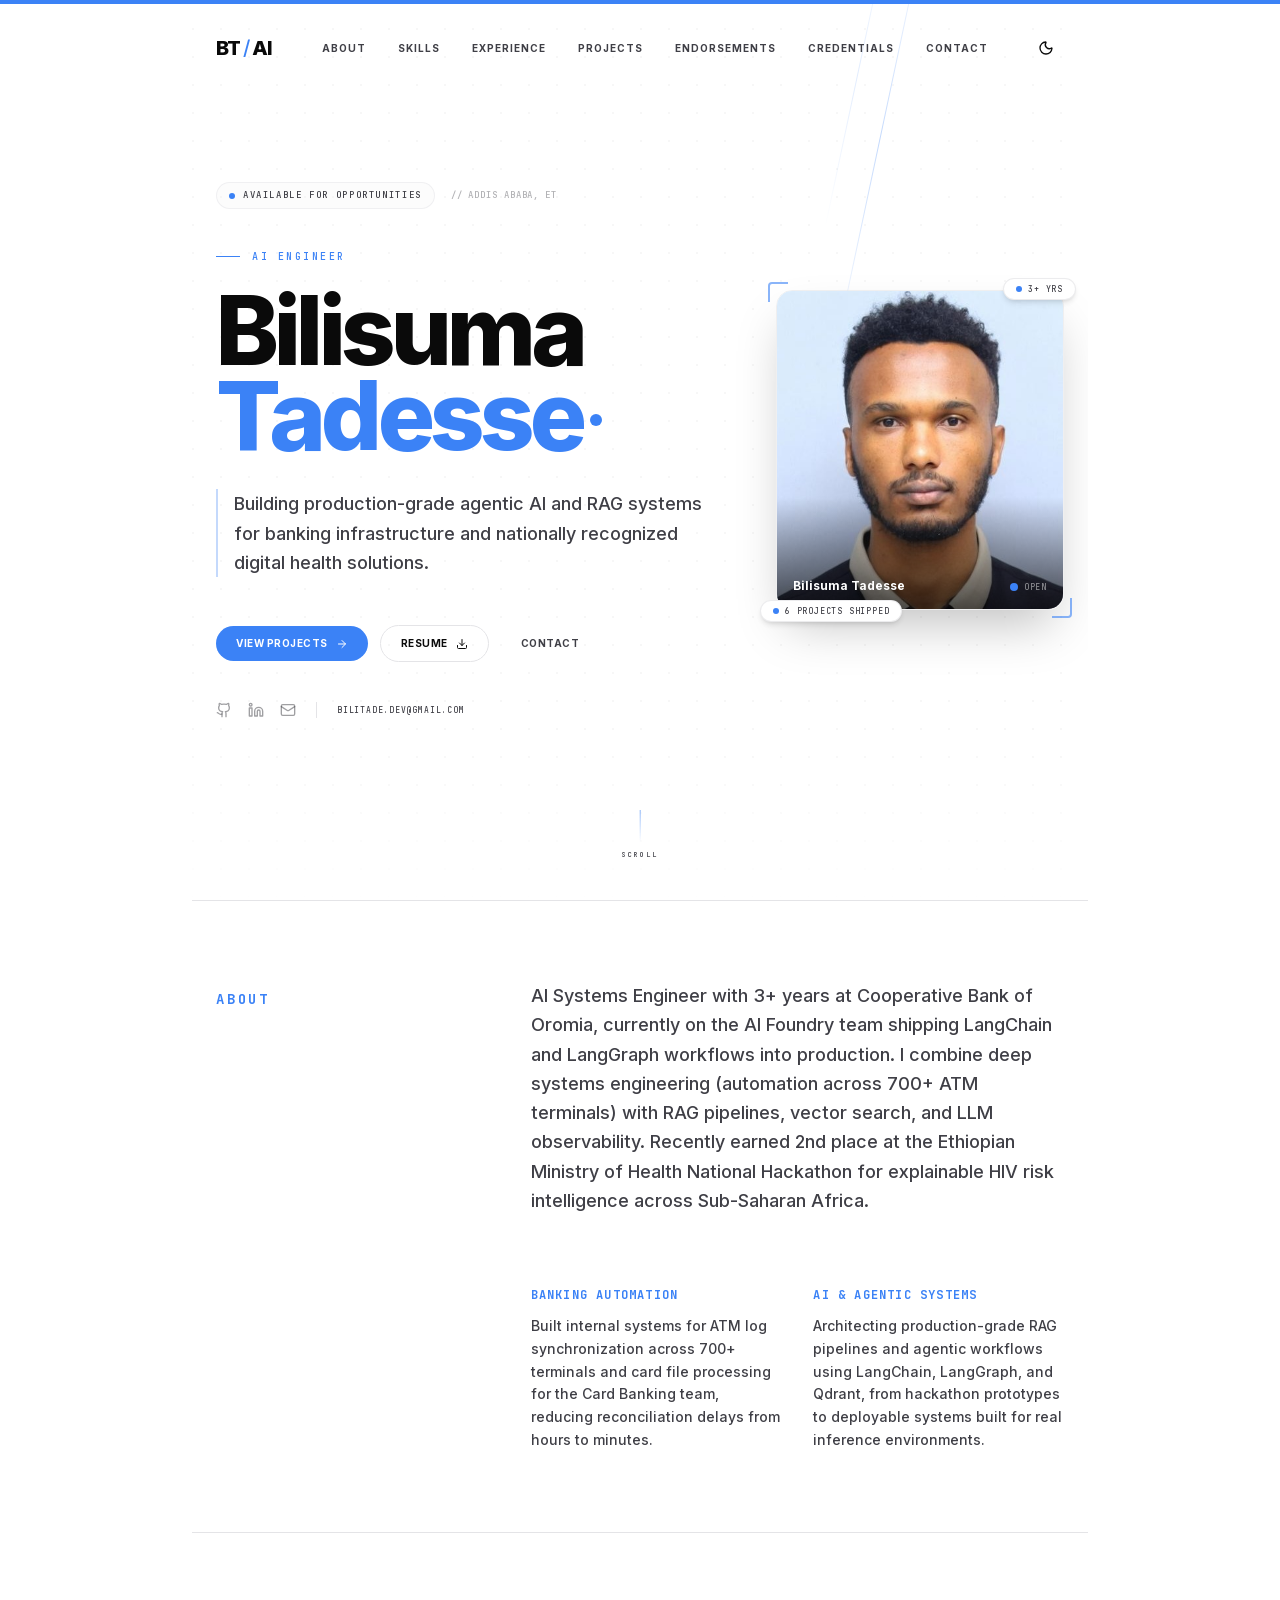
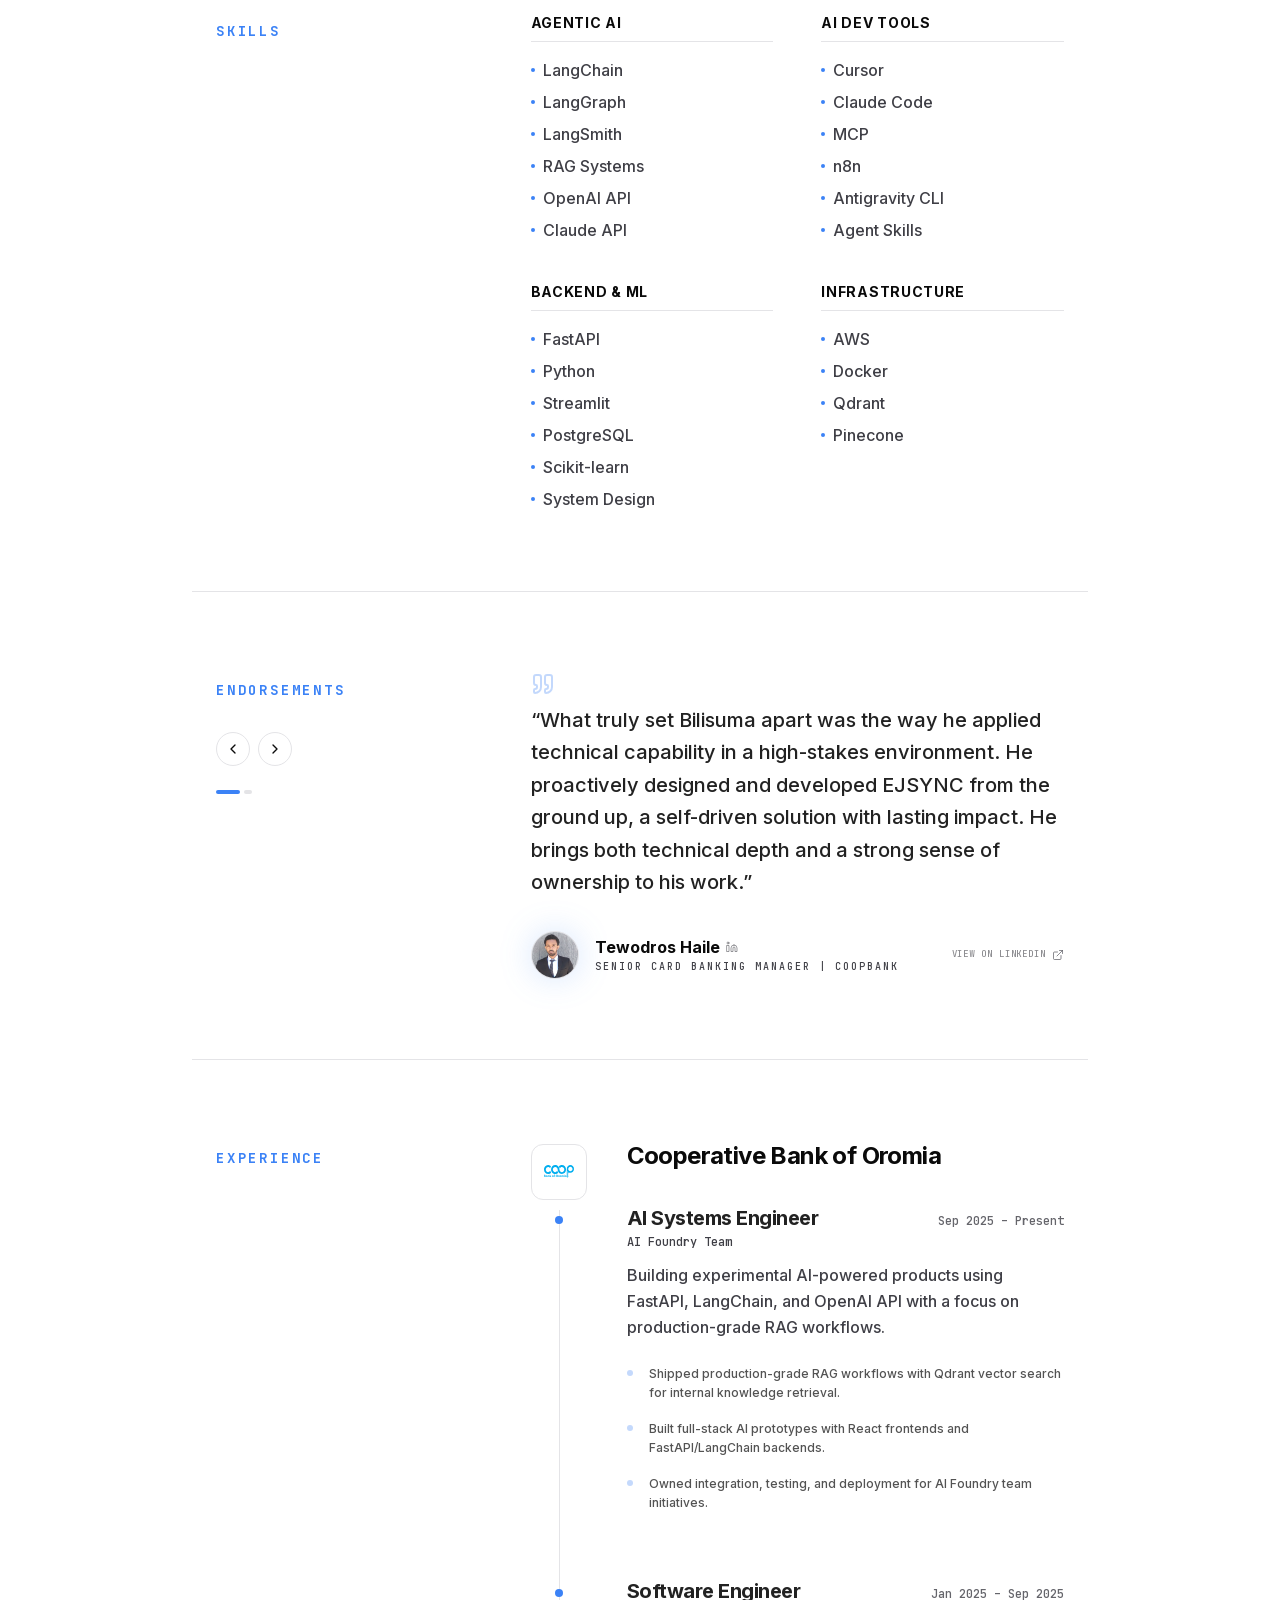
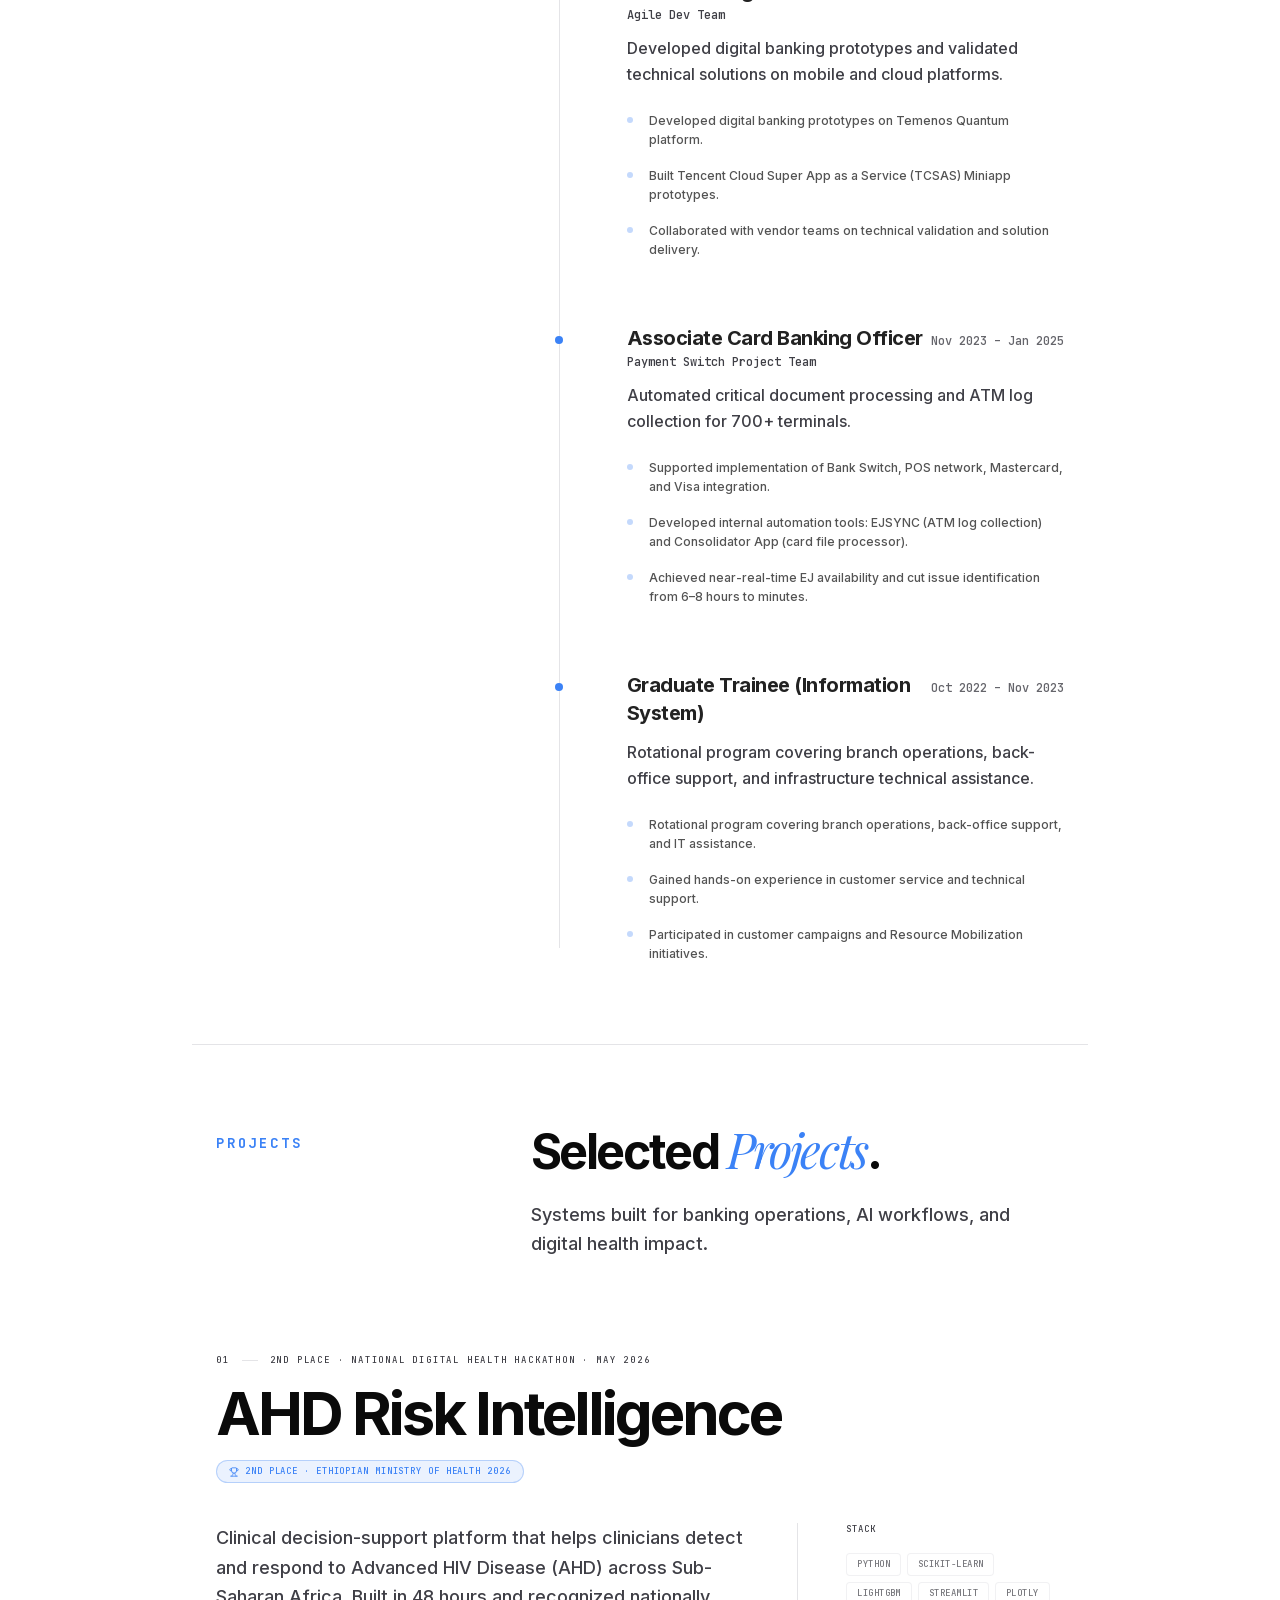
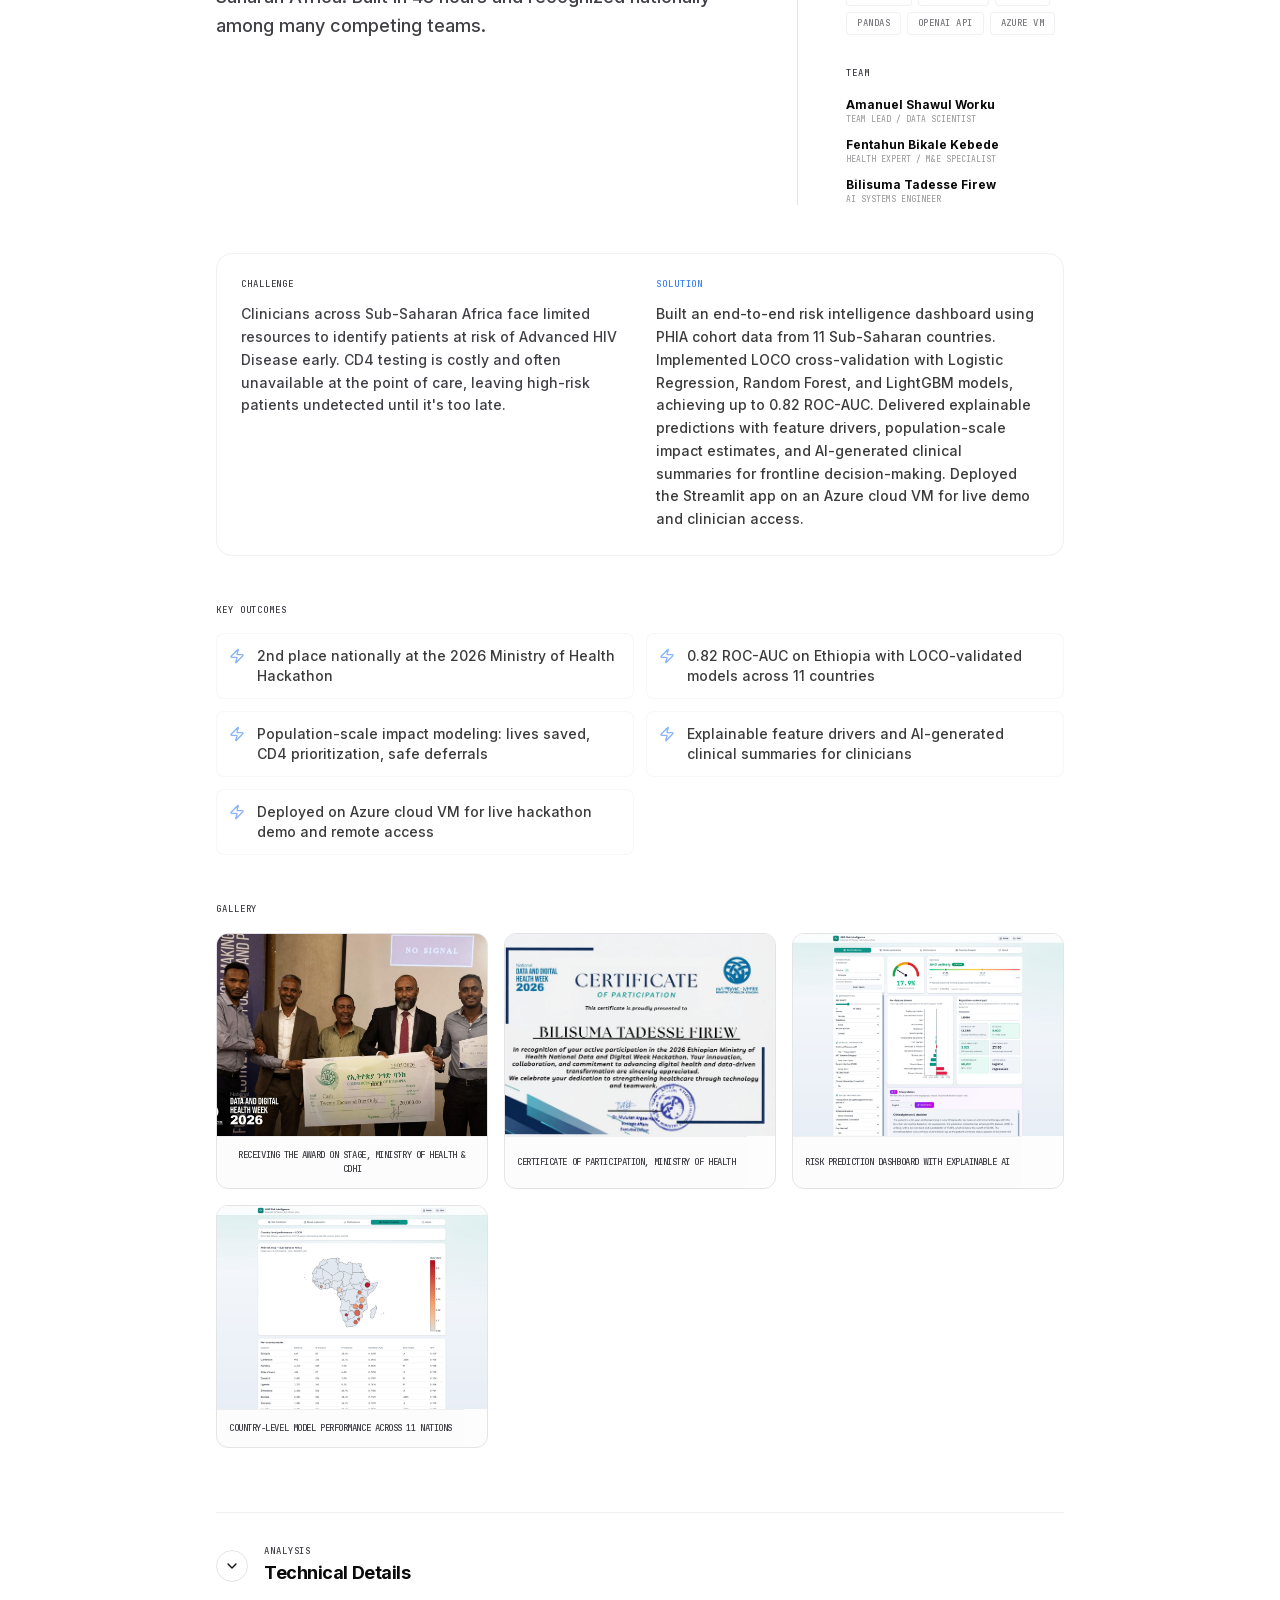
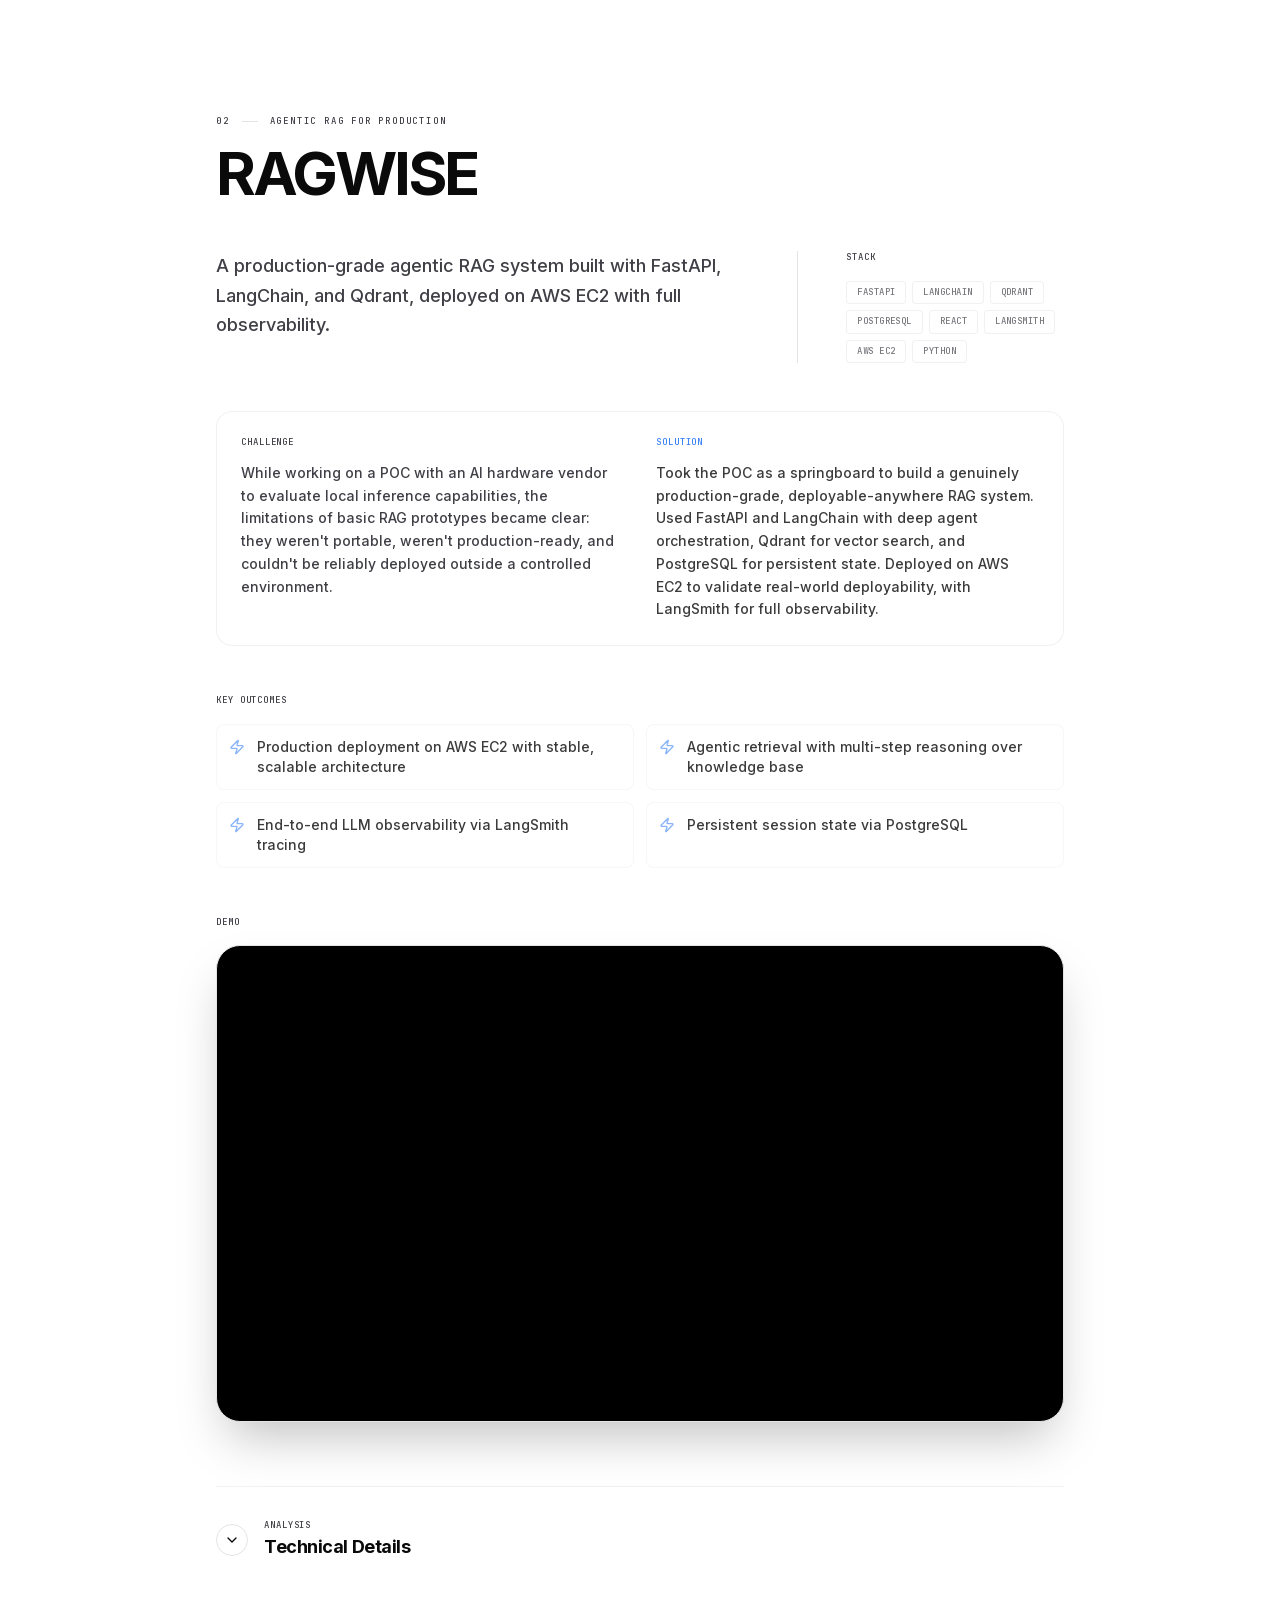
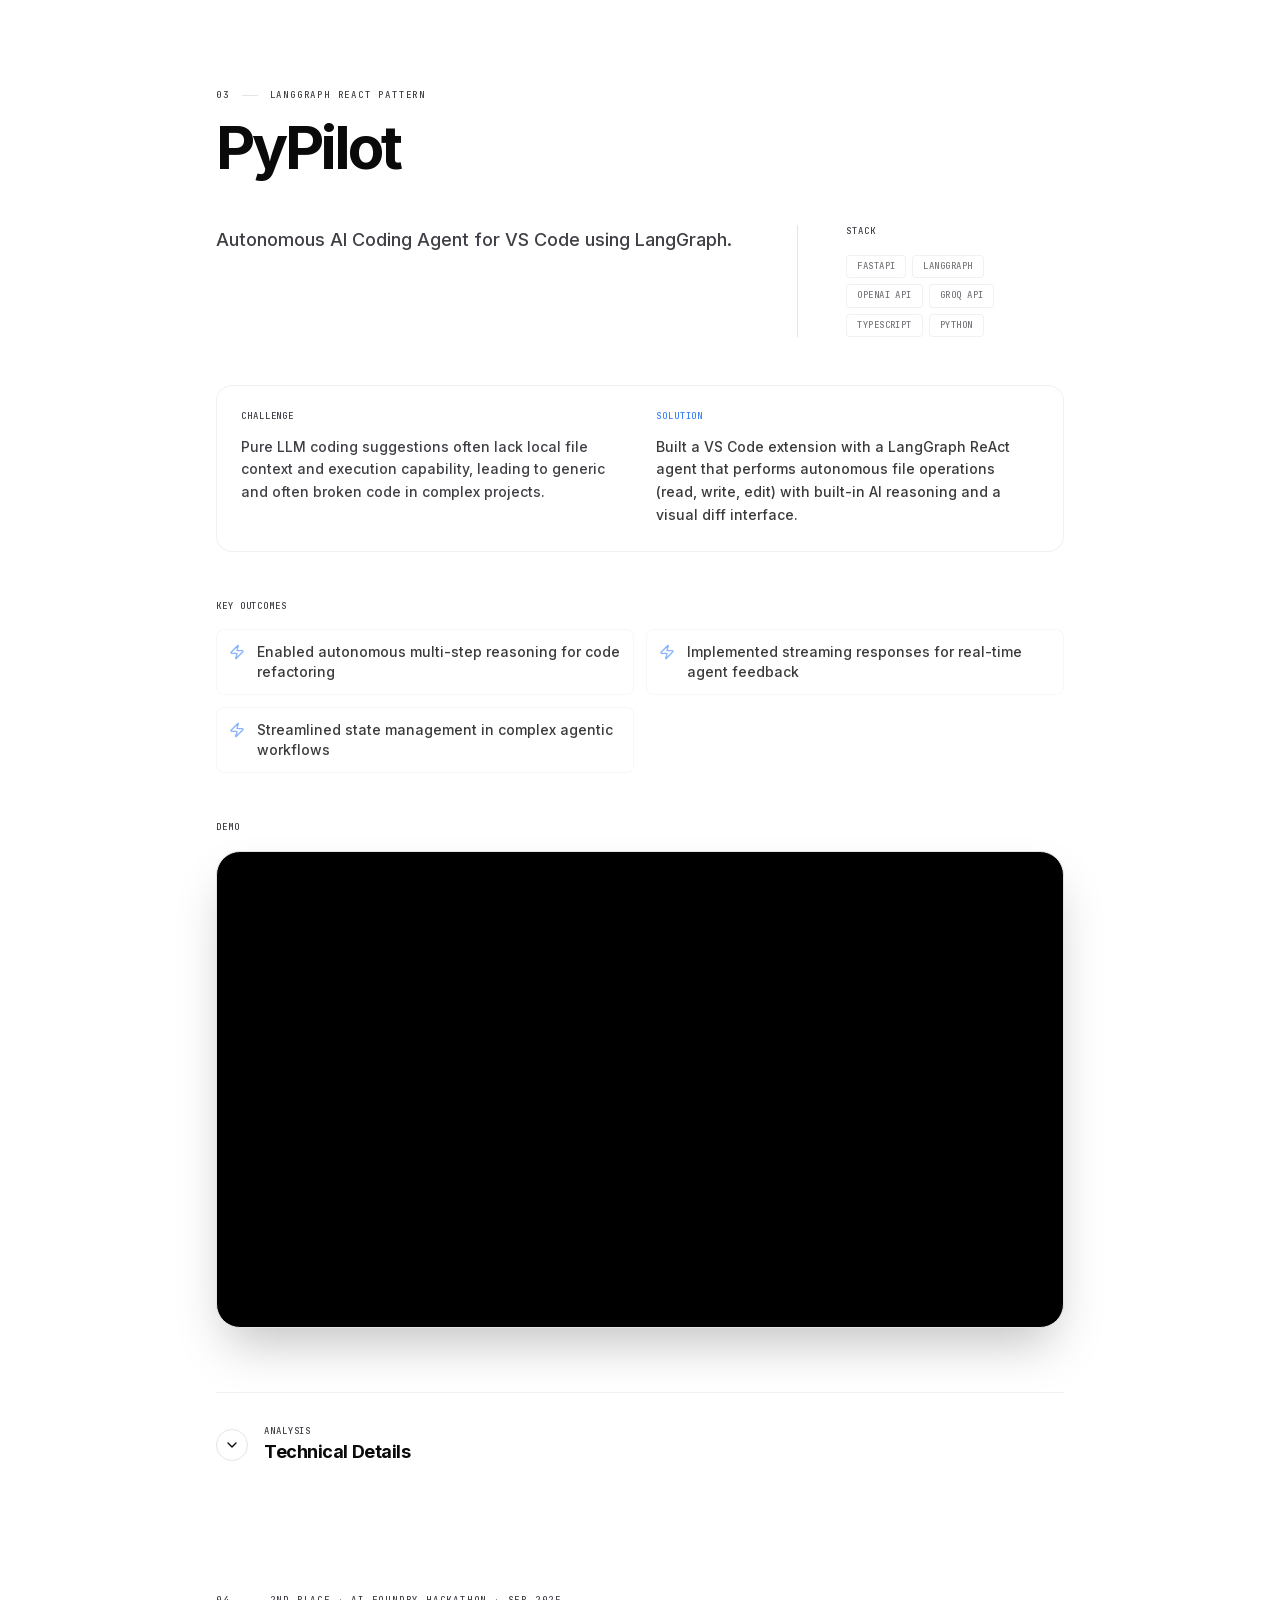
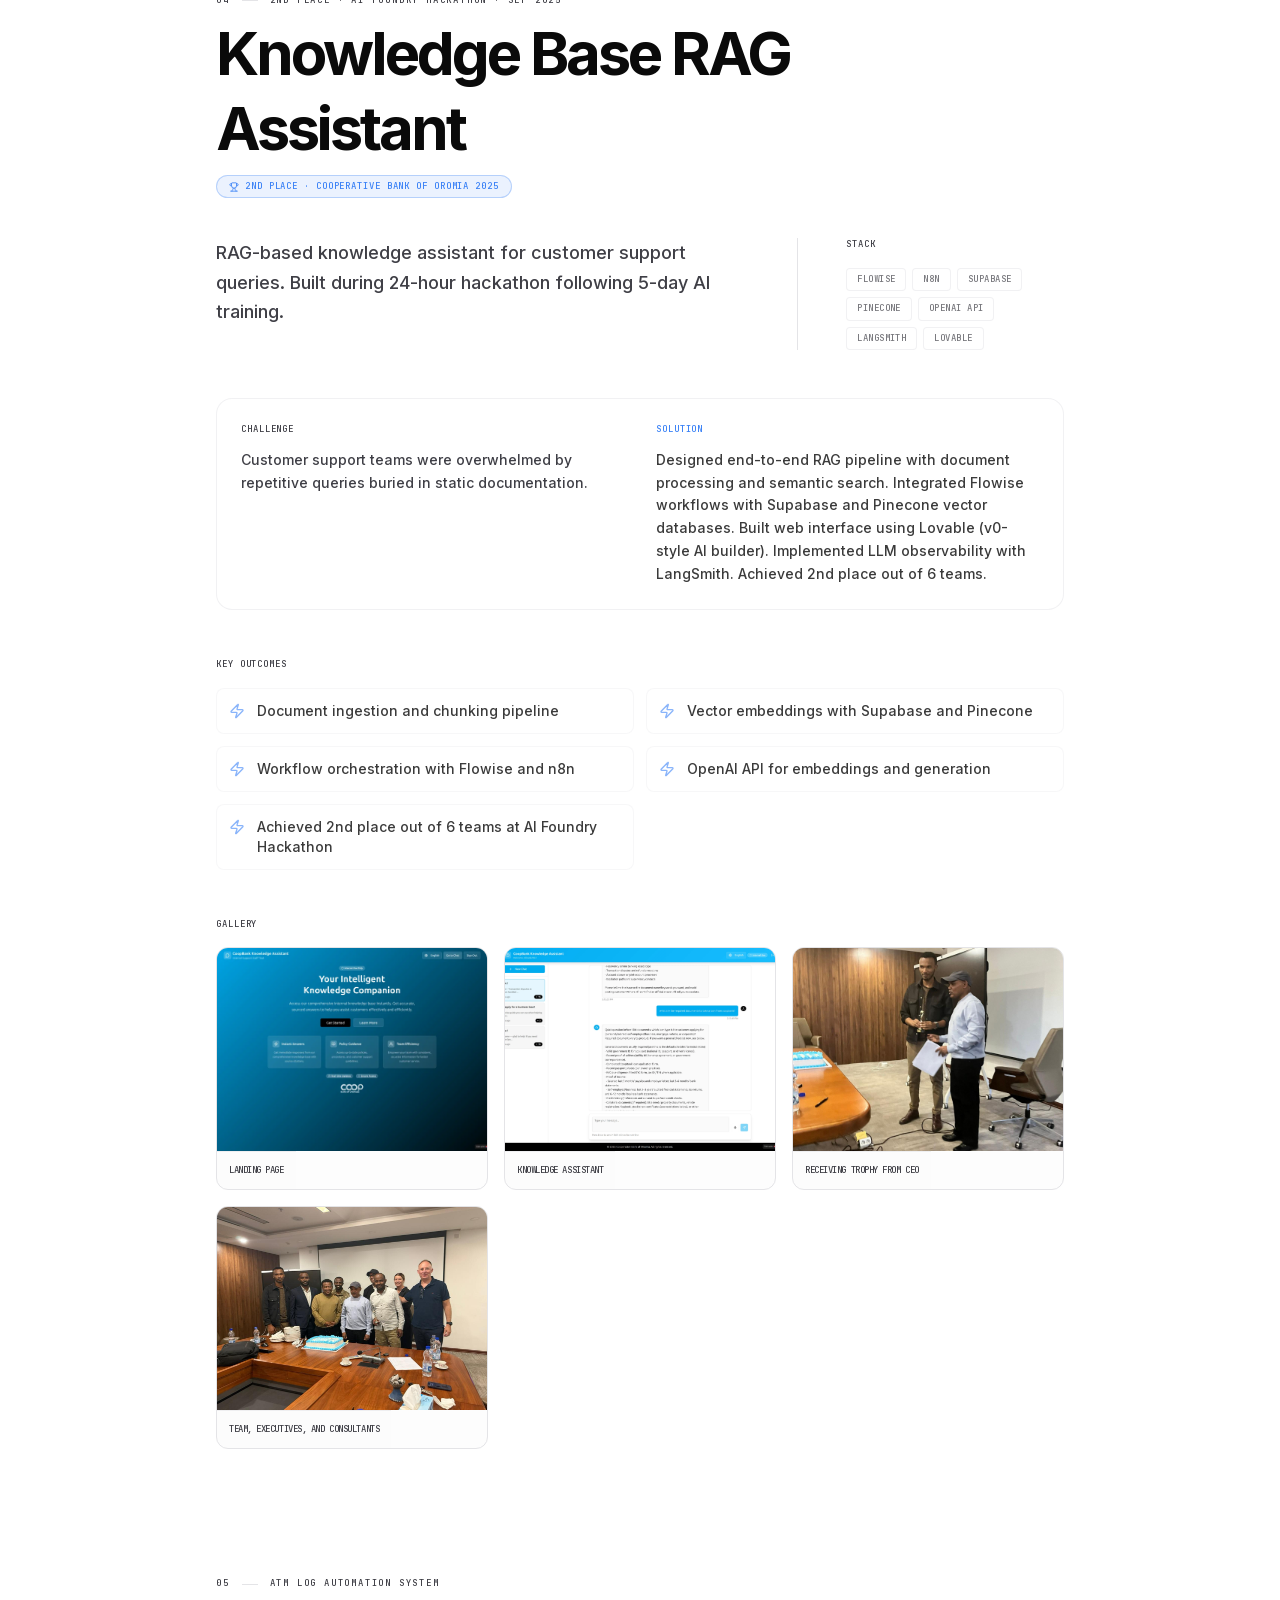
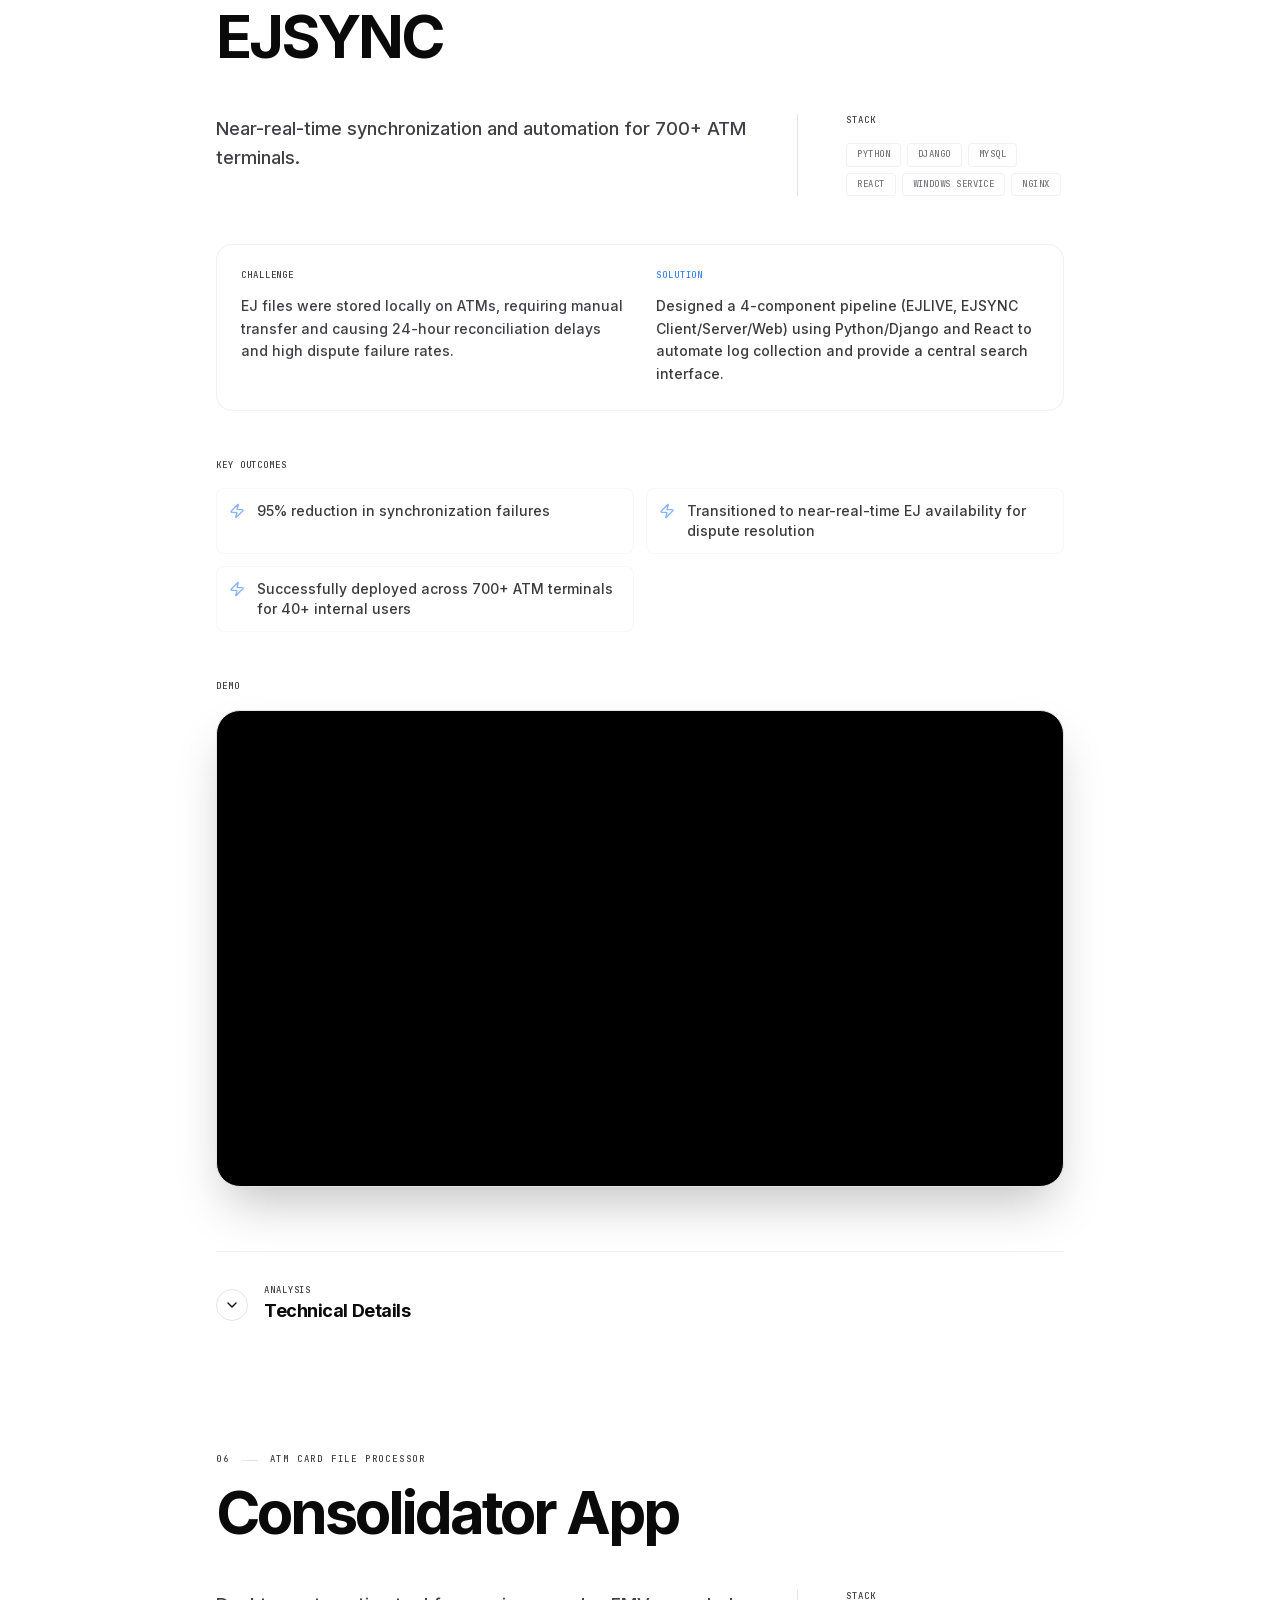
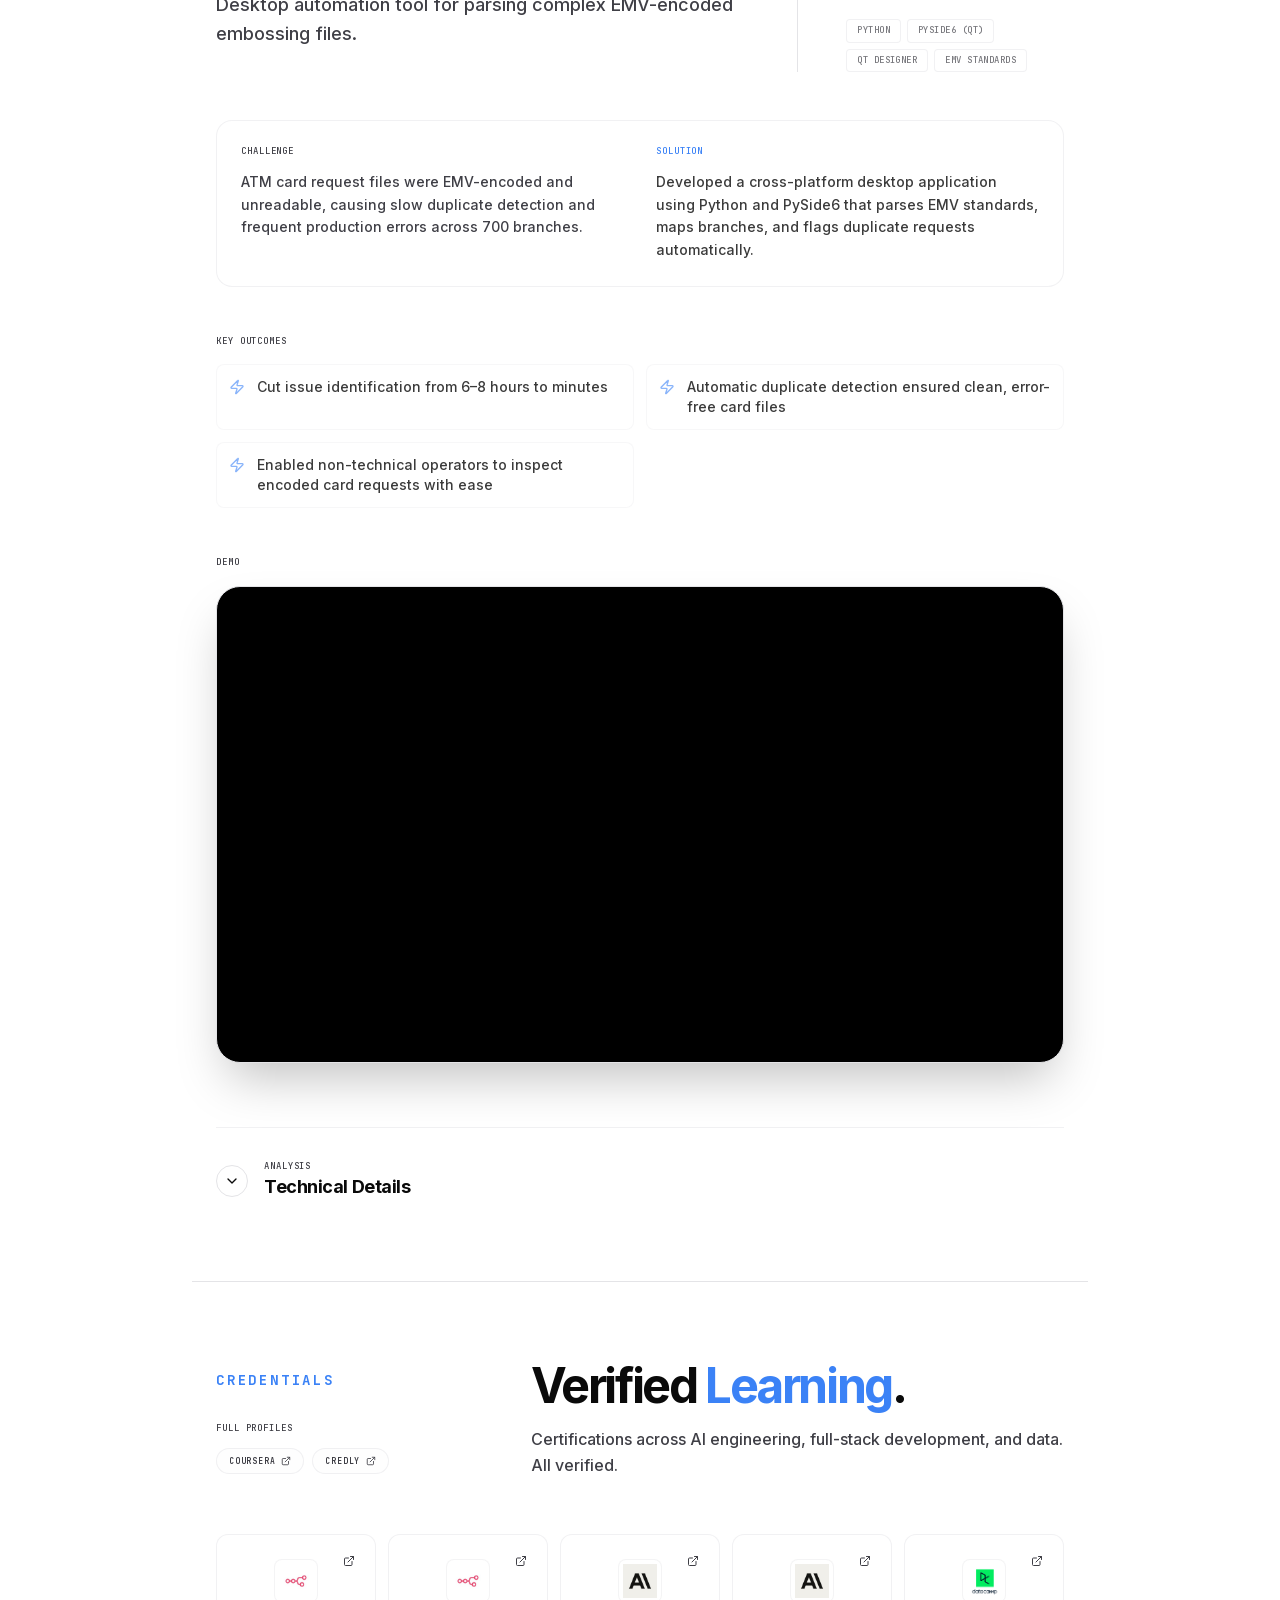
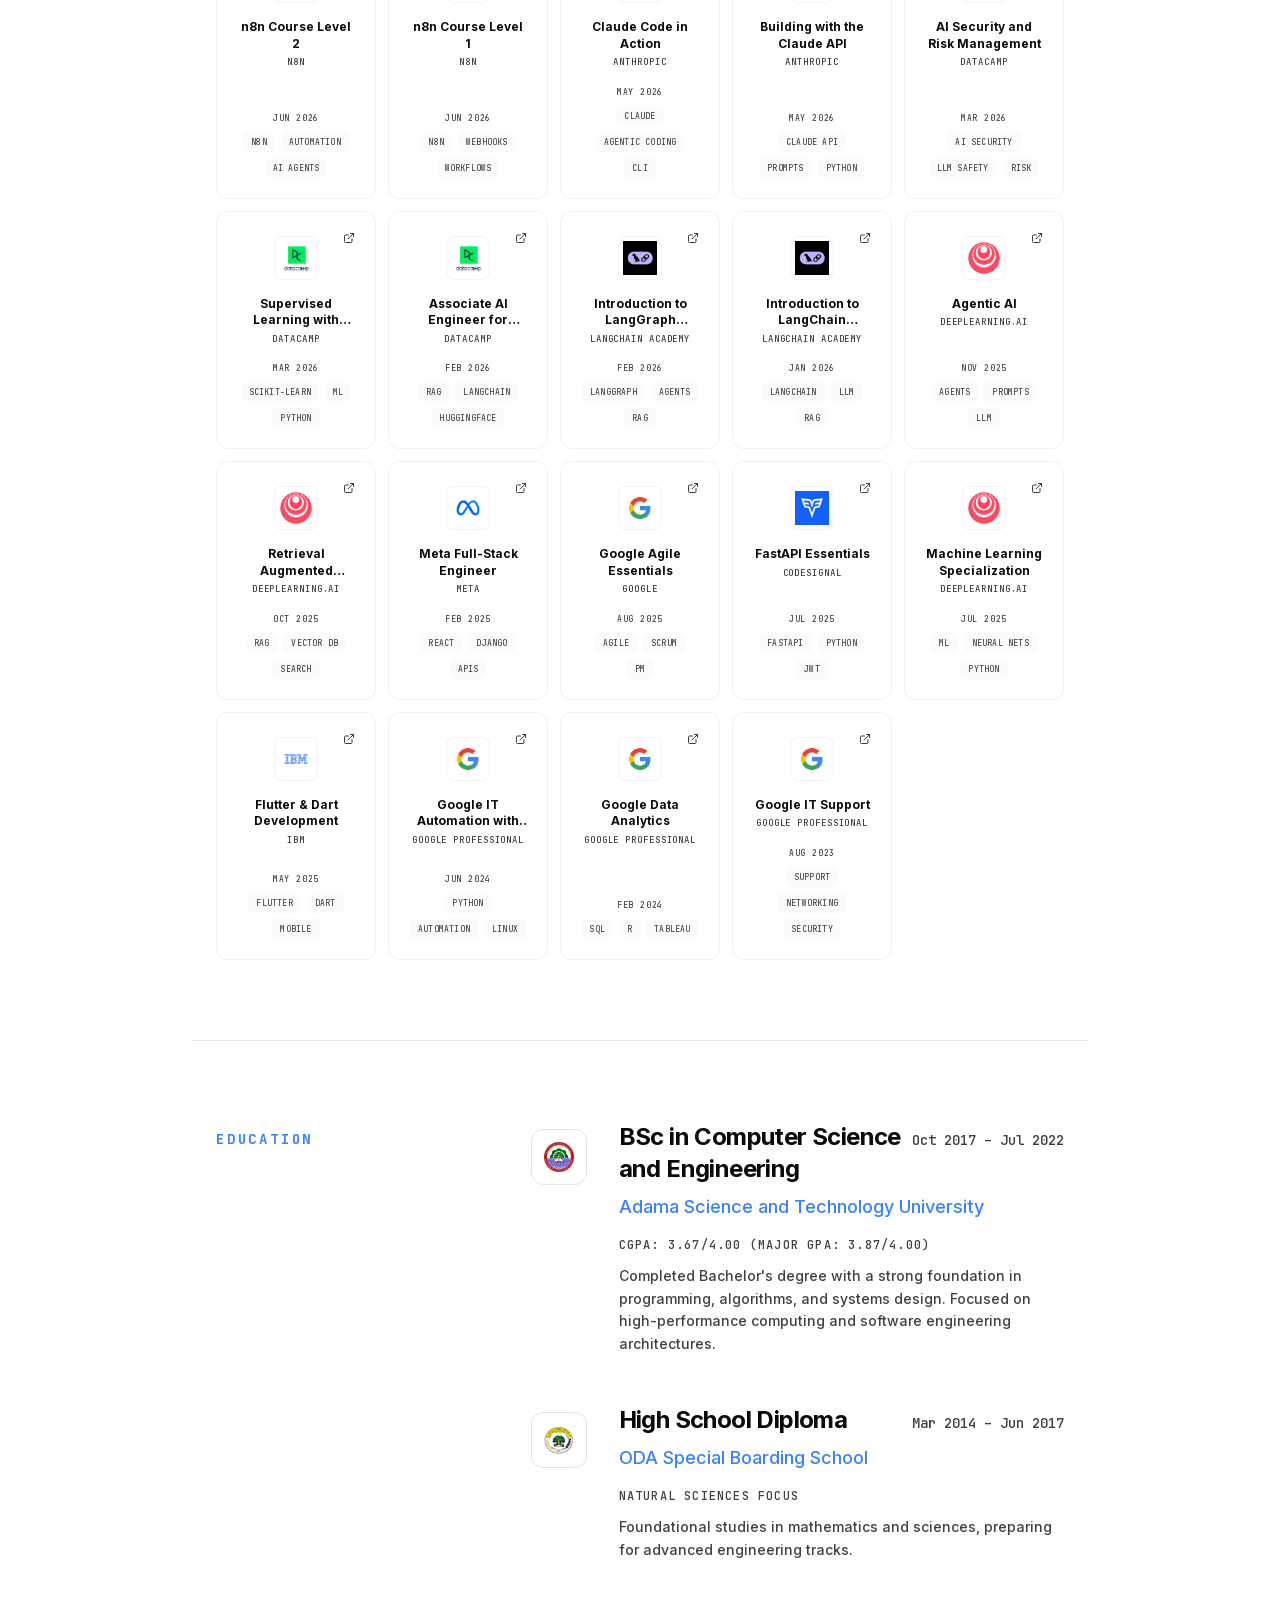
==== commit 8fa7b7fa: "Updates" ====
--- a/index.html
+++ b/index.html
@@ -1 +1 @@
-<!DOCTYPE html><html lang="en" class="inter_4101a87d-module__4JTisW__variable jetbrains_mono_8cf58e64-module__UsprEa__variable playfair_display_ad84986d-module__7KVJsa__variable"><head><meta charSet="utf-8"/><meta name="viewport" content="width=device-width, initial-scale=1, viewport-fit=cover"/><link rel="preload" href="/_next/static/media/83afe278b6a6bb3c-s.p.0q-301v4kxxnr.woff2" as="font" crossorigin="" type="font/woff2"/><link rel="preload" as="image" href="/images/profiles/bilisuma.jpg" fetchPriority="high"/><link rel="stylesheet" href="/_next/static/chunks/000wz6ktw8oyc.css" data-precedence="next"/><link rel="preload" as="script" fetchPriority="low" href="/_next/static/chunks/17zaaje_5zt32.js"/><script src="/_next/static/chunks/04fz9-rpftglp.js" async=""></script><script src="/_next/static/chunks/0m_p1bxtorv5i.js" async=""></script><script src="/_next/static/chunks/turbopack-0g43evv2_qihi.js" async=""></script><script src="/_next/static/chunks/00onx00so5ifv.js" async=""></script><script src="/_next/static/chunks/0d3tkj33oycf2.js" async=""></script><script src="/_next/static/chunks/0_tjpbrhgobh8.js" async=""></script><script src="/_next/static/chunks/01i1v937t0i3a.js" async=""></script><script src="/_next/static/chunks/0pycp1qgoovya.js" async=""></script><link rel="preload" href="https://www.googletagmanager.com/gtag/js?id=G-R1KP06FL04" as="script"/><meta name="next-size-adjust" content=""/><meta name="theme-color" content="#ffffff" media="(prefers-color-scheme: light)"/><meta name="theme-color" content="#09090b" media="(prefers-color-scheme: dark)"/><title>Bilisuma Tadesse | AI Engineer</title><meta name="description" content="Bilisuma Tadesse is an AI Engineer in Addis Ababa, Ethiopia. Portfolio showcasing production RAG systems, agentic AI with LangChain and LangGraph, LLM applications, and banking automation at Cooperative Bank of Oromia."/><meta name="application-name" content="Bilisuma Tadesse Portfolio"/><link rel="author" href="https://bilitade.github.io"/><meta name="author" content="Bilisuma Tadesse"/><link rel="manifest" href="/manifest.webmanifest"/><meta name="keywords" content="Bilisuma Tadesse,Bilisuma Tadesse Firew,Bilitade,AI Engineer,AI Engineer Ethiopia,Agentic AI Engineer,LLM Engineer,AI Developer,RAG Engineer,Machine Learning Engineer,LangChain developer,LangGraph developer,FastAPI developer,agentic AI,RAG systems,vector search,LLM applications,Cooperative Bank of Oromia,Addis Ababa,Ethiopia software engineer,AI portfolio"/><meta name="creator" content="Bilisuma Tadesse"/><meta name="publisher" content="Bilisuma Tadesse"/><meta name="robots" content="index, follow"/><meta name="googlebot" content="index, follow, max-video-preview:-1, max-image-preview:large, max-snippet:-1"/><meta name="category" content="technology"/><link rel="canonical" href="https://bilitade.github.io/"/><meta property="og:title" content="Bilisuma Tadesse | AI Engineer"/><meta property="og:description" content="Bilisuma Tadesse is an AI Engineer in Addis Ababa, Ethiopia. Portfolio showcasing production RAG systems, agentic AI with LangChain and LangGraph, LLM applications, and banking automation at Cooperative Bank of Oromia."/><meta property="og:url" content="https://bilitade.github.io/"/><meta name="twitter:card" content="summary_large_image"/><meta name="twitter:title" content="Bilisuma Tadesse | AI Engineer"/><meta name="twitter:description" content="Building production-grade agentic AI and RAG systems for banking infrastructure and nationally recognized digital health solutions."/><meta name="twitter:image" content="https://bilitade.github.io/images/og/card.png"/><link rel="icon" href="/favicon.svg"/><link rel="apple-touch-icon" href="/images/profiles/bilisuma.jpg"/><script src="/_next/static/chunks/03~yq9q893hmn.js" noModule=""></script></head><body class="inter_4101a87d-module__4JTisW__className relative min-h-screen font-sans font-medium selection:bg-brand-accent/30 selection:text-white"><div hidden=""><!--$--><!--/$--></div><script type="application/ld+json">{"@context":"https://schema.org","@type":"Person","name":"Bilisuma Tadesse","alternateName":["Bilisuma Tadesse Firew","Bilitade"],"jobTitle":"AI Engineer","description":"AI Systems Engineer with 3+ years at Cooperative Bank of Oromia, currently on the AI Foundry team shipping LangChain and LangGraph workflows into production. I combine deep systems engineering (automation across 700+ ATM terminals) with RAG pipelines, vector search, and LLM observability. Recently earned 2nd place at the Ethiopian Ministry of Health National Hackathon for explainable HIV risk intelligence across Sub-Saharan Africa.","url":"https://bilitade.github.io","email":"bilitade.dev@gmail.com","image":"https://bilitade.github.io/images/profiles/bilisuma.jpg","address":{"@type":"PostalAddress","addressLocality":"Addis Ababa","addressCountry":"ET"},"worksFor":{"@type":"Organization","name":"Cooperative Bank of Oromia"},"alumniOf":{"@type":"CollegeOrUniversity","name":"Adama Science and Technology University"},"knowsAbout":["LangChain","LangGraph","LangSmith","RAG Systems","OpenAI API","Claude API","Cursor","Claude Code","MCP","n8n","Antigravity CLI","Agent Skills","FastAPI","Python","Streamlit","PostgreSQL","Scikit-learn","System Design","AWS","Docker","Qdrant","Pinecone"],"sameAs":["https://github.com/bilitade","https://www.linkedin.com/in/bilitade/","https://www.coursera.org/learner/bilitade","https://www.credly.com/users/bilitade/badges"]}</script><script type="application/ld+json">{"@context":"https://schema.org","@type":"WebSite","name":"Bilisuma Tadesse | AI Engineer Portfolio","alternateName":"Bilisuma Tadesse Portfolio","description":"Bilisuma Tadesse is an AI Engineer in Addis Ababa, Ethiopia. Portfolio showcasing production RAG systems, agentic AI with LangChain and LangGraph, LLM applications, and banking automation at Cooperative Bank of Oromia.","url":"https://bilitade.github.io","inLanguage":"en","author":{"@type":"Person","name":"Bilisuma Tadesse","url":"https://bilitade.github.io"}}</script><script type="application/ld+json">{"@context":"https://schema.org","@type":"ProfilePage","name":"Bilisuma Tadesse, AI Engineer","description":"Bilisuma Tadesse is an AI Engineer in Addis Ababa, Ethiopia. Portfolio showcasing production RAG systems, agentic AI with LangChain and LangGraph, LLM applications, and banking automation at Cooperative Bank of Oromia.","url":"https://bilitade.github.io","dateModified":"2026-06-17","mainEntity":{"@type":"Person","name":"Bilisuma Tadesse","jobTitle":"AI Engineer","url":"https://bilitade.github.io"}}</script><script type="application/ld+json">{"@context":"https://schema.org","@type":"ProfessionalService","name":"Bilisuma Tadesse | AI Engineer","description":"Building production-grade agentic AI and RAG systems for banking infrastructure and nationally recognized digital health solutions.","url":"https://bilitade.github.io","areaServed":{"@type":"Country","name":"Ethiopia"},"knowsAbout":["LangChain","LangGraph","LangSmith","RAG Systems","OpenAI API","Claude API","Cursor","Claude Code","MCP","n8n","Antigravity CLI","Agent Skills","FastAPI","Python","Streamlit","PostgreSQL","Scikit-learn","System Design","AWS","Docker","Qdrant","Pinecone"]}</script><script>((a,b,c,d,e,f,g,h)=>{let i=document.documentElement,j=["light","dark"];function k(b){var c;(Array.isArray(a)?a:[a]).forEach(a=>{let c="class"===a,d=c&&f?e.map(a=>f[a]||a):e;c?(i.classList.remove(...d),i.classList.add(f&&f[b]?f[b]:b)):i.setAttribute(a,b)}),c=b,h&&j.includes(c)&&(i.style.colorScheme=c)}if(d)k(d);else try{let a=localStorage.getItem(b)||c,d=g&&"system"===a?window.matchMedia("(prefers-color-scheme: dark)").matches?"dark":"light":a;k(d)}catch(a){}})("class","portfolio-theme","system",null,["light","dark"],null,true,true)</script><div class="scroll-progress fixed top-0 left-0 right-0 z-[60] h-1 origin-left bg-brand-accent" aria-hidden="true"></div><header class="fixed top-0 left-0 right-0 z-50 transition-all duration-300 bg-transparent py-8"><nav class="mx-auto flex max-w-4xl items-center justify-between px-6"><div class="flex items-center gap-6"><a href="#" class="group whitespace-nowrap text-xl font-extrabold uppercase tracking-tighter">BT<!-- --> <span class="inline-block font-light text-brand-accent transition-transform group-hover:rotate-12">/</span> <!-- -->AI</a></div><div class="flex items-center gap-6 md:gap-10"><div class="hidden items-center gap-8 lg:flex"><a href="#about" class="text-[10px] font-bold uppercase tracking-widest text-muted-foreground transition-colors hover:text-foreground">Overview</a><a href="#skills" class="text-[10px] font-bold uppercase tracking-widest text-muted-foreground transition-colors hover:text-foreground">Expertise</a><a href="#experience" class="text-[10px] font-bold uppercase tracking-widest text-muted-foreground transition-colors hover:text-foreground">Experience</a><a href="#projects" class="text-[10px] font-bold uppercase tracking-widest text-muted-foreground transition-colors hover:text-foreground">Work</a><a href="#certifications" class="text-[10px] font-bold uppercase tracking-widest text-muted-foreground transition-colors hover:text-foreground">Credentials</a><a href="#education" class="text-[10px] font-bold uppercase tracking-widest text-muted-foreground transition-colors hover:text-foreground">Education</a><a href="#contact" class="text-[10px] font-bold uppercase tracking-widest text-muted-foreground transition-colors hover:text-foreground">Contact</a></div><div class="flex items-center gap-2"><button class="inline-flex items-center justify-center rounded-md py-2 text-sm font-medium transition-colors focus-visible:outline-none focus-visible:ring-1 focus-visible:ring-ring disabled:pointer-events-none disabled:opacity-50 hover:bg-accent hover:text-accent-foreground w-9 px-0" aria-hidden="true" tabindex="-1"><svg xmlns="http://www.w3.org/2000/svg" width="24" height="24" viewBox="0 0 24 24" fill="none" stroke="currentColor" stroke-width="2" stroke-linecap="round" stroke-linejoin="round" class="lucide lucide-moon h-4 w-4 opacity-0" aria-hidden="true"><path d="M20.985 12.486a9 9 0 1 1-9.473-9.472c.405-.022.617.46.402.803a6 6 0 0 0 8.268 8.268c.344-.215.825-.004.803.401"></path></svg></button><button class="inline-flex items-center justify-center rounded-md text-sm font-medium transition-colors focus-visible:outline-none focus-visible:ring-1 focus-visible:ring-ring disabled:pointer-events-none disabled:opacity-50 hover:bg-accent hover:text-accent-foreground p-2 lg:hidden" aria-label="Open menu"><svg xmlns="http://www.w3.org/2000/svg" width="24" height="24" viewBox="0 0 24 24" fill="none" stroke="currentColor" stroke-width="2" stroke-linecap="round" stroke-linejoin="round" class="lucide lucide-menu h-5 w-5" aria-hidden="true"><path d="M4 5h16"></path><path d="M4 12h16"></path><path d="M4 19h16"></path></svg></button></div></div></nav><div class="overflow-hidden border-t border-border bg-background transition-[max-height,opacity] duration-300 ease-out lg:hidden max-h-0 opacity-0 border-t-transparent" aria-hidden="true"><div class="flex flex-col gap-6 p-6"><a href="#about" class="text-[10px] font-bold uppercase tracking-widest text-muted-foreground transition-colors hover:text-foreground">Overview</a><a href="#skills" class="text-[10px] font-bold uppercase tracking-widest text-muted-foreground transition-colors hover:text-foreground">Expertise</a><a href="#testimonials" class="text-[10px] font-bold uppercase tracking-widest text-muted-foreground transition-colors hover:text-foreground">Endorsements</a><a href="#experience" class="text-[10px] font-bold uppercase tracking-widest text-muted-foreground transition-colors hover:text-foreground">Experience</a><a href="#projects" class="text-[10px] font-bold uppercase tracking-widest text-muted-foreground transition-colors hover:text-foreground">Work</a><a href="#certifications" class="text-[10px] font-bold uppercase tracking-widest text-muted-foreground transition-colors hover:text-foreground">Credentials</a><a href="#education" class="text-[10px] font-bold uppercase tracking-widest text-muted-foreground transition-colors hover:text-foreground">Education</a><a href="#contact" class="text-[10px] font-bold uppercase tracking-widest text-muted-foreground transition-colors hover:text-foreground">Contact</a></div></div></header><main class="mx-auto max-w-4xl"><section class="py-20 px-6 max-w-4xl mx-auto min-h-screen flex flex-col justify-center relative overflow-hidden"><div class="absolute inset-0 -z-10 overflow-hidden pointer-events-none" aria-hidden="true"><svg class="absolute inset-0 w-full h-full opacity-[0.04]" xmlns="http://www.w3.org/2000/svg"><defs><pattern id="dot-grid" x="0" y="0" width="28" height="28" patternUnits="userSpaceOnUse"><circle cx="1" cy="1" r="1" fill="currentColor"></circle></pattern></defs><rect width="100%" height="100%" fill="url(#dot-grid)"></rect></svg><div class="absolute bottom-0 left-0 right-0 h-40 bg-gradient-to-t from-background to-transparent"></div><div class="absolute -top-20 right-[18%] w-px h-[50vh] bg-gradient-to-b from-transparent via-brand-accent/30 to-transparent" style="transform:rotate(12deg);transform-origin:top center"></div><div class="absolute -top-20 right-[22%] w-px h-[35vh] bg-gradient-to-b from-transparent via-brand-accent/15 to-transparent" style="transform:rotate(12deg);transform-origin:top center"></div></div><div class="grid md:grid-cols-[1fr_auto] gap-16 items-center"><div class="max-w-3xl order-2 md:order-1"><div class="hero-rise flex items-center gap-4 flex-wrap mb-10"><div class="flex items-center gap-2 text-[9px] font-mono uppercase tracking-[0.18em] text-muted-foreground border border-border/50 rounded-full px-3 py-1.5 bg-muted/30"><span class="inline-block w-1.5 h-1.5 rounded-full bg-brand-accent"></span>Available for opportunities</div><span class="text-[9px] font-mono text-muted-foreground/40 uppercase tracking-widest hidden sm:inline">// Addis Ababa, ET</span></div><div class="hero-rise hero-rise-delay-1 flex items-center gap-3 mb-6"><div class="w-6 h-px bg-brand-accent"></div><span class="text-brand-accent font-mono text-[10px] uppercase tracking-[0.25em]">AI Engineer</span></div><div class="mb-8 overflow-hidden"><span class="hero-rise block text-6xl md:text-8xl font-extrabold tracking-tighter leading-[0.88] hero-rise-delay-2">Bilisuma</span><span class="hero-rise block text-6xl md:text-8xl font-extrabold tracking-tighter leading-[0.88] text-brand-accent hero-rise-delay-3">Tadesse<span class="inline-block ml-2 mb-1 md:mb-2 h-2.5 w-2.5 md:h-3 md:w-3 rounded-full bg-brand-accent align-middle" aria-hidden="true"></span></span></div><p class="hero-rise hero-rise-delay-4 text-base md:text-lg text-muted-foreground leading-relaxed mb-12 max-w-xl font-normal border-l-2 border-brand-accent/30 pl-4">Building production-grade agentic AI and RAG systems for banking infrastructure and nationally recognized digital health solutions.</p><div class="hero-rise hero-rise-delay-5 flex flex-wrap items-center gap-3 mb-10"><a href="#projects" class="group inline-flex items-center gap-2 px-5 py-2.5 text-[10px] font-bold uppercase tracking-wider bg-brand-accent text-brand-accent-foreground rounded-full hover:bg-brand-accent/90 transition-colors">View Work<svg xmlns="http://www.w3.org/2000/svg" width="24" height="24" viewBox="0 0 24 24" fill="none" stroke="currentColor" stroke-width="2" stroke-linecap="round" stroke-linejoin="round" class="lucide lucide-arrow-right h-3 w-3 group-hover:translate-x-0.5 transition-transform" aria-hidden="true"><path d="M5 12h14"></path><path d="m12 5 7 7-7 7"></path></svg></a><a href="/pdf/bilisuma_tadesse_resume_jun_2026.pdf" download="bilisuma_tadesse_resume_jun_2026.pdf" class="group inline-flex items-center gap-2 px-5 py-2.5 text-[10px] font-bold uppercase tracking-wider border border-border rounded-full hover:bg-muted transition-colors">Resume<svg xmlns="http://www.w3.org/2000/svg" width="24" height="24" viewBox="0 0 24 24" fill="none" stroke="currentColor" stroke-width="2" stroke-linecap="round" stroke-linejoin="round" class="lucide lucide-download h-3 w-3 group-hover:translate-y-0.5 transition-transform" aria-hidden="true"><path d="M12 15V3"></path><path d="M21 15v4a2 2 0 0 1-2 2H5a2 2 0 0 1-2-2v-4"></path><path d="m7 10 5 5 5-5"></path></svg></a><a href="#contact" class="inline-flex items-center gap-2 px-5 py-2.5 text-[10px] font-bold uppercase tracking-wider text-muted-foreground hover:text-foreground transition-colors">Contact</a></div><div class="hero-rise hero-rise-delay-6 flex items-center gap-4"><a href="https://github.com/bilitade" target="_blank" rel="noopener noreferrer" class="text-muted-foreground/50 hover:text-foreground transition-colors" aria-label="GitHub"><svg xmlns="http://www.w3.org/2000/svg" width="24" height="24" viewBox="0 0 24 24" fill="none" stroke="currentColor" stroke-width="2" stroke-linecap="round" stroke-linejoin="round" class="lucide lucide-github w-4 h-4" aria-hidden="true"><path d="M15 22v-4a4.8 4.8 0 0 0-1-3.5c3 0 6-2 6-5.5.08-1.25-.27-2.48-1-3.5.28-1.15.28-2.35 0-3.5 0 0-1 0-3 1.5-2.64-.5-5.36-.5-8 0C6 2 5 2 5 2c-.3 1.15-.3 2.35 0 3.5A5.403 5.403 0 0 0 4 9c0 3.5 3 5.5 6 5.5-.39.49-.68 1.05-.85 1.65-.17.6-.22 1.23-.15 1.85v4"></path><path d="M9 18c-4.51 2-5-2-7-2"></path></svg></a><a href="https://www.linkedin.com/in/bilitade/" target="_blank" rel="noopener noreferrer" class="text-muted-foreground/50 hover:text-foreground transition-colors" aria-label="LinkedIn"><svg xmlns="http://www.w3.org/2000/svg" width="24" height="24" viewBox="0 0 24 24" fill="none" stroke="currentColor" stroke-width="2" stroke-linecap="round" stroke-linejoin="round" class="lucide lucide-linkedin w-4 h-4" aria-hidden="true"><path d="M16 8a6 6 0 0 1 6 6v7h-4v-7a2 2 0 0 0-2-2 2 2 0 0 0-2 2v7h-4v-7a6 6 0 0 1 6-6z"></path><rect width="4" height="12" x="2" y="9"></rect><circle cx="4" cy="4" r="2"></circle></svg></a><a href="mailto:bilitade.dev@gmail.com" class="text-muted-foreground/50 hover:text-foreground transition-colors" aria-label="Email"><svg xmlns="http://www.w3.org/2000/svg" width="24" height="24" viewBox="0 0 24 24" fill="none" stroke="currentColor" stroke-width="2" stroke-linecap="round" stroke-linejoin="round" class="lucide lucide-mail w-4 h-4" aria-hidden="true"><path d="m22 7-8.991 5.727a2 2 0 0 1-2.009 0L2 7"></path><rect x="2" y="4" width="20" height="16" rx="2"></rect></svg></a><div class="w-px h-4 bg-border mx-1"></div><span class="text-[8px] font-mono text-muted-foreground uppercase tracking-widest">bilitade.dev@gmail.com</span></div></div><div class="hero-rise hero-rise-delay-2 order-1 md:order-2 flex justify-center md:justify-end pt-8 md:pt-0"><div class="relative group cursor-default select-none"><div class="relative w-64 h-72 md:w-72 md:h-80 rounded-2xl overflow-hidden border border-border/60 shadow-2xl"><img alt="Bilisuma Tadesse" fetchPriority="high" decoding="async" data-nimg="fill" class="object-cover object-top" style="position:absolute;height:100%;width:100%;left:0;top:0;right:0;bottom:0;color:transparent" src="/images/profiles/bilisuma.jpg"/><div class="absolute bottom-0 left-0 right-0 h-28 bg-gradient-to-t from-black/70 to-transparent"></div><div class="absolute bottom-0 left-0 right-0 p-4 flex items-end justify-between"><div><p class="text-xs font-bold text-white leading-tight">Bilisuma Tadesse</p></div><div class="flex items-center gap-1.5"><span class="inline-flex rounded-full h-2 w-2 bg-brand-accent"></span><span class="text-[8px] font-mono uppercase text-white/50 tracking-widest">Open</span></div></div></div><div class="absolute -top-2 -left-2 w-5 h-5 border-t-2 border-l-2 border-brand-accent/60 rounded-tl-sm"></div><div class="absolute -bottom-2 -right-2 w-5 h-5 border-b-2 border-r-2 border-brand-accent/60 rounded-br-sm"></div><div class="absolute -top-3 -right-3 bg-background border border-border/70 rounded-full px-3 py-1 flex items-center gap-1.5 shadow-md"><span class="inline-block w-1.5 h-1.5 rounded-full bg-brand-accent"></span><span class="text-[8px] font-mono uppercase tracking-widest text-muted-foreground">3+ yrs</span></div><div class="absolute -bottom-3 -left-4 bg-background border border-border/70 rounded-full px-3 py-1 flex items-center gap-1.5 shadow-md"><span class="inline-block w-1.5 h-1.5 rounded-full bg-brand-accent"></span><span class="text-[8px] font-mono uppercase tracking-widest text-muted-foreground">6 projects shipped</span></div></div></div></div><div class="hero-rise hero-rise-delay-7 absolute bottom-10 left-1/2 -translate-x-1/2 flex flex-col items-center gap-2"><div class="w-px h-8 bg-gradient-to-b from-brand-accent/60 to-transparent"></div><span class="text-[7px] font-mono uppercase tracking-[0.3em] text-muted-foreground">Scroll</span></div></section><section id="about" class="py-20 px-6 max-w-4xl mx-auto border-t border-border"><div class="grid items-start gap-12 md:grid-cols-[1fr_2fr]"><h2 class="section-heading mt-2">Overview</h2><div class="space-y-12"><p class="max-w-2xl whitespace-pre-line text-lg leading-relaxed text-muted-foreground">AI Systems Engineer with 3+ years at Cooperative Bank of Oromia, currently on the AI Foundry team shipping LangChain and LangGraph workflows into production. I combine deep systems engineering (automation across 700+ ATM terminals) with RAG pipelines, vector search, and LLM observability. Recently earned 2nd place at the Ethiopian Ministry of Health National Hackathon for explainable HIV risk intelligence across Sub-Saharan Africa.</p><div class="grid gap-8 pt-6 sm:grid-cols-2"><div class="space-y-3"><h3 class="font-mono text-xs uppercase tracking-widest text-brand-accent">Banking Automation</h3><p class="text-sm leading-relaxed text-muted-foreground">Built internal systems for ATM log synchronization across 700+ terminals and card file processing for the Card Banking team, reducing reconciliation delays from hours to minutes.</p></div><div class="space-y-3"><h3 class="font-mono text-xs uppercase tracking-widest text-brand-accent">AI &amp; Agentic Systems</h3><p class="text-sm leading-relaxed text-muted-foreground">Architecting production-grade RAG pipelines and agentic workflows using LangChain, LangGraph, and Qdrant, from hackathon prototypes to deployable systems built for real inference environments.</p></div></div></div></div></section><section id="skills" class="py-20 px-6 max-w-4xl mx-auto border-t border-border"><div class="grid items-start gap-12 md:grid-cols-[1fr_2fr]"><h2 class="section-heading mt-2">Expertise</h2><div class="grid gap-x-12 gap-y-10 sm:grid-cols-2"><div><h3 class="mb-4 border-b border-border pb-2 text-sm font-bold uppercase tracking-wider">Agentic AI</h3><ul class="space-y-2"><li class="flex items-center gap-2 text-muted-foreground"><span class="h-1 w-1 rounded-full bg-brand-accent"></span>LangChain</li><li class="flex items-center gap-2 text-muted-foreground"><span class="h-1 w-1 rounded-full bg-brand-accent"></span>LangGraph</li><li class="flex items-center gap-2 text-muted-foreground"><span class="h-1 w-1 rounded-full bg-brand-accent"></span>LangSmith</li><li class="flex items-center gap-2 text-muted-foreground"><span class="h-1 w-1 rounded-full bg-brand-accent"></span>RAG Systems</li><li class="flex items-center gap-2 text-muted-foreground"><span class="h-1 w-1 rounded-full bg-brand-accent"></span>OpenAI API</li><li class="flex items-center gap-2 text-muted-foreground"><span class="h-1 w-1 rounded-full bg-brand-accent"></span>Claude API</li></ul></div><div><h3 class="mb-4 border-b border-border pb-2 text-sm font-bold uppercase tracking-wider">AI Dev Tools</h3><ul class="space-y-2"><li class="flex items-center gap-2 text-muted-foreground"><span class="h-1 w-1 rounded-full bg-brand-accent"></span>Cursor</li><li class="flex items-center gap-2 text-muted-foreground"><span class="h-1 w-1 rounded-full bg-brand-accent"></span>Claude Code</li><li class="flex items-center gap-2 text-muted-foreground"><span class="h-1 w-1 rounded-full bg-brand-accent"></span>MCP</li><li class="flex items-center gap-2 text-muted-foreground"><span class="h-1 w-1 rounded-full bg-brand-accent"></span>n8n</li><li class="flex items-center gap-2 text-muted-foreground"><span class="h-1 w-1 rounded-full bg-brand-accent"></span>Antigravity CLI</li><li class="flex items-center gap-2 text-muted-foreground"><span class="h-1 w-1 rounded-full bg-brand-accent"></span>Agent Skills</li></ul></div><div><h3 class="mb-4 border-b border-border pb-2 text-sm font-bold uppercase tracking-wider">Backend &amp; ML</h3><ul class="space-y-2"><li class="flex items-center gap-2 text-muted-foreground"><span class="h-1 w-1 rounded-full bg-brand-accent"></span>FastAPI</li><li class="flex items-center gap-2 text-muted-foreground"><span class="h-1 w-1 rounded-full bg-brand-accent"></span>Python</li><li class="flex items-center gap-2 text-muted-foreground"><span class="h-1 w-1 rounded-full bg-brand-accent"></span>Streamlit</li><li class="flex items-center gap-2 text-muted-foreground"><span class="h-1 w-1 rounded-full bg-brand-accent"></span>PostgreSQL</li><li class="flex items-center gap-2 text-muted-foreground"><span class="h-1 w-1 rounded-full bg-brand-accent"></span>Scikit-learn</li><li class="flex items-center gap-2 text-muted-foreground"><span class="h-1 w-1 rounded-full bg-brand-accent"></span>System Design</li></ul></div><div><h3 class="mb-4 border-b border-border pb-2 text-sm font-bold uppercase tracking-wider">Infrastructure</h3><ul class="space-y-2"><li class="flex items-center gap-2 text-muted-foreground"><span class="h-1 w-1 rounded-full bg-brand-accent"></span>AWS</li><li class="flex items-center gap-2 text-muted-foreground"><span class="h-1 w-1 rounded-full bg-brand-accent"></span>Docker</li><li class="flex items-center gap-2 text-muted-foreground"><span class="h-1 w-1 rounded-full bg-brand-accent"></span>Qdrant</li><li class="flex items-center gap-2 text-muted-foreground"><span class="h-1 w-1 rounded-full bg-brand-accent"></span>Pinecone</li></ul></div></div></div></section><section id="testimonials" class="py-20 px-6 max-w-4xl mx-auto overflow-hidden border-t border-border"><div class="grid items-start gap-12 md:grid-cols-[1fr_2fr]"><div class="space-y-6"><h2 class="section-heading mt-2">Endorsements</h2><div class="flex items-center gap-2"><button type="button" class="rounded-full border border-border p-2 transition-colors hover:bg-muted" aria-label="Previous testimonial"><svg xmlns="http://www.w3.org/2000/svg" width="24" height="24" viewBox="0 0 24 24" fill="none" stroke="currentColor" stroke-width="2" stroke-linecap="round" stroke-linejoin="round" class="lucide lucide-chevron-left h-4 w-4" aria-hidden="true"><path d="m15 18-6-6 6-6"></path></svg></button><button type="button" class="rounded-full border border-border p-2 transition-colors hover:bg-muted" aria-label="Next testimonial"><svg xmlns="http://www.w3.org/2000/svg" width="24" height="24" viewBox="0 0 24 24" fill="none" stroke="currentColor" stroke-width="2" stroke-linecap="round" stroke-linejoin="round" class="lucide lucide-chevron-right h-4 w-4" aria-hidden="true"><path d="m9 18 6-6-6-6"></path></svg></button></div><div class="flex gap-1"><div class="h-1 rounded-full transition-all duration-300 w-6 bg-brand-accent"></div><div class="h-1 rounded-full transition-all duration-300 w-2 bg-border"></div></div></div><div class="relative min-h-[300px]"><div class="space-y-6" style="opacity:0;transform:translateX(20px)"><svg xmlns="http://www.w3.org/2000/svg" width="24" height="24" viewBox="0 0 24 24" fill="none" stroke="currentColor" stroke-width="2" stroke-linecap="round" stroke-linejoin="round" class="lucide lucide-quote mb-2 h-6 w-6 shrink-0 text-brand-accent opacity-30" aria-hidden="true"><path d="M16 3a2 2 0 0 0-2 2v6a2 2 0 0 0 2 2 1 1 0 0 1 1 1v1a2 2 0 0 1-2 2 1 1 0 0 0-1 1v2a1 1 0 0 0 1 1 6 6 0 0 0 6-6V5a2 2 0 0 0-2-2z"></path><path d="M5 3a2 2 0 0 0-2 2v6a2 2 0 0 0 2 2 1 1 0 0 1 1 1v1a2 2 0 0 1-2 2 1 1 0 0 0-1 1v2a1 1 0 0 0 1 1 6 6 0 0 0 6-6V5a2 2 0 0 0-2-2z"></path></svg><p class="text-lg font-medium leading-relaxed text-foreground/90 md:text-xl">“<!-- -->What truly set Bilisuma apart was the way he applied technical capability in a high-stakes environment. He proactively designed and developed EJSYNC from the ground up, a self-driven solution with lasting impact. He brings both technical depth and a strong sense of ownership to his work.<!-- -->”</p><div class="flex items-center justify-between pt-2"><div class="flex items-center gap-4"><div class="relative"><div class="absolute inset-0 rounded-full bg-brand-accent/20 blur-lg"></div><img alt="Tewodros Haile" loading="lazy" width="48" height="48" decoding="async" data-nimg="1" class="relative rounded-full border border-border object-cover" style="color:transparent" src="/images/endorsers/tewodros.jpeg"/></div><div><a href="https://www.linkedin.com/in/tewodros-haile-953949105/" target="_blank" rel="noopener noreferrer" class="flex items-center gap-1.5 font-bold text-foreground transition-colors hover:text-brand-accent">Tewodros Haile<svg xmlns="http://www.w3.org/2000/svg" width="24" height="24" viewBox="0 0 24 24" fill="none" stroke="currentColor" stroke-width="2" stroke-linecap="round" stroke-linejoin="round" class="lucide lucide-linkedin h-3 w-3 text-muted-foreground/50" aria-hidden="true"><path d="M16 8a6 6 0 0 1 6 6v7h-4v-7a2 2 0 0 0-2-2 2 2 0 0 0-2 2v7h-4v-7a6 6 0 0 1 6-6z"></path><rect width="4" height="12" x="2" y="9"></rect><circle cx="4" cy="4" r="2"></circle></svg></a><p class="font-mono text-[10px] uppercase tracking-[0.2em] text-muted-foreground">Senior Card Banking Manager | Coopbank</p></div></div><a href="https://www.linkedin.com/in/bilitade/details/recommendations/" target="_blank" rel="noopener noreferrer" class="group inline-flex items-center gap-1.5 font-mono text-[9px] uppercase tracking-widest text-muted-foreground/60 transition-colors hover:text-brand-accent">View on LinkedIn<svg xmlns="http://www.w3.org/2000/svg" width="24" height="24" viewBox="0 0 24 24" fill="none" stroke="currentColor" stroke-width="2" stroke-linecap="round" stroke-linejoin="round" class="lucide lucide-external-link h-3 w-3 transition-transform group-hover:translate-x-0.5" aria-hidden="true"><path d="M15 3h6v6"></path><path d="M10 14 21 3"></path><path d="M18 13v6a2 2 0 0 1-2 2H5a2 2 0 0 1-2-2V8a2 2 0 0 1 2-2h6"></path></svg></a></div></div></div></div></section><section id="experience" class="py-20 px-6 max-w-4xl mx-auto border-t border-border"><div class="grid items-start gap-12 md:grid-cols-[1fr_2fr]"><h2 class="section-heading mt-2">Experience</h2><div class="space-y-20"><div class="relative flex gap-6 md:gap-10"><div class="absolute bottom-4 left-[28px] top-[70px] hidden w-px bg-border sm:block"></div><div class="hidden shrink-0 pt-1 sm:block"><div class="relative z-10 flex h-14 w-14 items-center justify-center rounded-xl border border-border bg-background p-3 transition-all duration-500"><img alt="Cooperative Bank of Oromia" loading="lazy" width="40" height="40" decoding="async" data-nimg="1" class="max-h-full max-w-full object-contain" style="color:transparent" src="/images/company/coopbank.svg"/></div></div><div class="flex-1 space-y-12"><div class="mb-8"><h3 class="text-2xl font-bold tracking-tight text-foreground">Cooperative Bank of Oromia</h3></div><div class="space-y-16"><div class="relative"><div class="absolute -left-[56px] top-3 hidden h-2 w-2 rounded-full bg-brand-accent sm:block md:-left-[72px]"></div><div class="mb-3 flex flex-col justify-between gap-2 md:flex-row md:items-baseline"><div><h4 class="text-xl font-bold text-foreground/90">AI Systems Engineer</h4><p class="mt-0.5 font-mono text-xs text-muted-foreground">AI Foundry Team</p></div><span class="whitespace-nowrap font-mono text-xs text-muted-foreground/80">Sep 2025 – Present</span></div><p class="mb-6 max-w-2xl font-light leading-relaxed text-muted-foreground">Building experimental AI-powered products using FastAPI, LangChain, and OpenAI API with a focus on production-grade RAG workflows.</p><ul class="space-y-4"><li class="group/ach flex max-w-2xl items-start gap-4 text-xs leading-relaxed text-foreground/70"><span class="mt-1.5 h-1.5 w-1.5 shrink-0 rounded-full bg-brand-accent/30 transition-colors group-hover/ach:bg-brand-accent"></span>Shipped production-grade RAG workflows with Qdrant vector search for internal knowledge retrieval.</li><li class="group/ach flex max-w-2xl items-start gap-4 text-xs leading-relaxed text-foreground/70"><span class="mt-1.5 h-1.5 w-1.5 shrink-0 rounded-full bg-brand-accent/30 transition-colors group-hover/ach:bg-brand-accent"></span>Built full-stack AI prototypes with React frontends and FastAPI/LangChain backends.</li><li class="group/ach flex max-w-2xl items-start gap-4 text-xs leading-relaxed text-foreground/70"><span class="mt-1.5 h-1.5 w-1.5 shrink-0 rounded-full bg-brand-accent/30 transition-colors group-hover/ach:bg-brand-accent"></span>Owned integration, testing, and deployment for AI Foundry team initiatives.</li></ul></div><div class="relative"><div class="absolute -left-[56px] top-3 hidden h-2 w-2 rounded-full bg-brand-accent sm:block md:-left-[72px]"></div><div class="mb-3 flex flex-col justify-between gap-2 md:flex-row md:items-baseline"><div><h4 class="text-xl font-bold text-foreground/90">Software Engineer</h4><p class="mt-0.5 font-mono text-xs text-muted-foreground">Agile Dev Team</p></div><span class="whitespace-nowrap font-mono text-xs text-muted-foreground/80">Jan 2025 – Sep 2025</span></div><p class="mb-6 max-w-2xl font-light leading-relaxed text-muted-foreground">Developed digital banking prototypes and validated technical solutions on mobile and cloud platforms.</p><ul class="space-y-4"><li class="group/ach flex max-w-2xl items-start gap-4 text-xs leading-relaxed text-foreground/70"><span class="mt-1.5 h-1.5 w-1.5 shrink-0 rounded-full bg-brand-accent/30 transition-colors group-hover/ach:bg-brand-accent"></span>Developed digital banking prototypes on Temenos Quantum platform.</li><li class="group/ach flex max-w-2xl items-start gap-4 text-xs leading-relaxed text-foreground/70"><span class="mt-1.5 h-1.5 w-1.5 shrink-0 rounded-full bg-brand-accent/30 transition-colors group-hover/ach:bg-brand-accent"></span>Built Tencent Cloud Super App as a Service (TCSAS) Miniapp prototypes.</li><li class="group/ach flex max-w-2xl items-start gap-4 text-xs leading-relaxed text-foreground/70"><span class="mt-1.5 h-1.5 w-1.5 shrink-0 rounded-full bg-brand-accent/30 transition-colors group-hover/ach:bg-brand-accent"></span>Collaborated with vendor teams on technical validation and solution delivery.</li></ul></div><div class="relative"><div class="absolute -left-[56px] top-3 hidden h-2 w-2 rounded-full bg-brand-accent sm:block md:-left-[72px]"></div><div class="mb-3 flex flex-col justify-between gap-2 md:flex-row md:items-baseline"><div><h4 class="text-xl font-bold text-foreground/90">Associate Card Banking Officer</h4><p class="mt-0.5 font-mono text-xs text-muted-foreground">Payment Switch Project Team</p></div><span class="whitespace-nowrap font-mono text-xs text-muted-foreground/80">Nov 2023 – Jan 2025</span></div><p class="mb-6 max-w-2xl font-light leading-relaxed text-muted-foreground">Automated critical document processing and ATM log collection for 700+ terminals.</p><ul class="space-y-4"><li class="group/ach flex max-w-2xl items-start gap-4 text-xs leading-relaxed text-foreground/70"><span class="mt-1.5 h-1.5 w-1.5 shrink-0 rounded-full bg-brand-accent/30 transition-colors group-hover/ach:bg-brand-accent"></span>Supported implementation of Bank Switch, POS network, Mastercard, and Visa integration.</li><li class="group/ach flex max-w-2xl items-start gap-4 text-xs leading-relaxed text-foreground/70"><span class="mt-1.5 h-1.5 w-1.5 shrink-0 rounded-full bg-brand-accent/30 transition-colors group-hover/ach:bg-brand-accent"></span>Developed internal automation tools: EJSYNC (ATM log collection) and Consolidator App (card file processor).</li><li class="group/ach flex max-w-2xl items-start gap-4 text-xs leading-relaxed text-foreground/70"><span class="mt-1.5 h-1.5 w-1.5 shrink-0 rounded-full bg-brand-accent/30 transition-colors group-hover/ach:bg-brand-accent"></span>Achieved near-real-time EJ availability and cut issue identification from 6–8 hours to minutes.</li></ul></div><div class="relative"><div class="absolute -left-[56px] top-3 hidden h-2 w-2 rounded-full bg-brand-accent sm:block md:-left-[72px]"></div><div class="mb-3 flex flex-col justify-between gap-2 md:flex-row md:items-baseline"><div><h4 class="text-xl font-bold text-foreground/90">Graduate Trainee (Information System)</h4></div><span class="whitespace-nowrap font-mono text-xs text-muted-foreground/80">Oct 2022 – Nov 2023</span></div><p class="mb-6 max-w-2xl font-light leading-relaxed text-muted-foreground">Rotational program covering branch operations, back-office support, and infrastructure technical assistance.</p><ul class="space-y-4"><li class="group/ach flex max-w-2xl items-start gap-4 text-xs leading-relaxed text-foreground/70"><span class="mt-1.5 h-1.5 w-1.5 shrink-0 rounded-full bg-brand-accent/30 transition-colors group-hover/ach:bg-brand-accent"></span>Rotational program covering branch operations, back-office support, and IT assistance.</li><li class="group/ach flex max-w-2xl items-start gap-4 text-xs leading-relaxed text-foreground/70"><span class="mt-1.5 h-1.5 w-1.5 shrink-0 rounded-full bg-brand-accent/30 transition-colors group-hover/ach:bg-brand-accent"></span>Gained hands-on experience in customer service and technical support.</li><li class="group/ach flex max-w-2xl items-start gap-4 text-xs leading-relaxed text-foreground/70"><span class="mt-1.5 h-1.5 w-1.5 shrink-0 rounded-full bg-brand-accent/30 transition-colors group-hover/ach:bg-brand-accent"></span>Participated in customer campaigns and Resource Mobilization initiatives.</li></ul></div></div></div></div></div></div></section><section id="projects" class="py-20 px-6 max-w-4xl mx-auto border-t border-border"><div class="grid md:grid-cols-[1fr_2fr] gap-12 items-start mb-24"><h2 class="section-heading mt-2">Work</h2><div><p class="text-3xl md:text-5xl font-bold tracking-tighter mb-6">Selected <span class="human-accent text-brand-accent">Work</span>.</p><p class="text-lg text-muted-foreground leading-relaxed max-w-xl">Systems built for banking operations, AI workflows, and digital health impact.</p></div></div><div class="space-y-32"><div class="group relative" style="opacity:0;transform:translateY(30px)"><div class="flex flex-col md:flex-row md:items-start justify-between gap-6 mb-10"><div class="space-y-2 max-w-2xl"><div class="flex items-center gap-3 text-[9px] font-mono text-muted-foreground uppercase tracking-[0.2em]"><span>0<!-- -->1</span><span class="w-4 h-px bg-border"></span><span>2nd Place · National Digital Health Hackathon · May 2026</span></div><h3 class="text-4xl md:text-6xl font-bold tracking-tighter leading-tight">AHD Risk Intelligence</h3><div class="inline-flex items-center gap-1.5 rounded-full border border-brand-accent/30 bg-brand-accent/10 px-3 py-1 text-[9px] font-mono uppercase tracking-widest text-brand-accent"><svg xmlns="http://www.w3.org/2000/svg" width="24" height="24" viewBox="0 0 24 24" fill="none" stroke="currentColor" stroke-width="2" stroke-linecap="round" stroke-linejoin="round" class="lucide lucide-trophy h-2.5 w-2.5" aria-hidden="true"><path d="M10 14.66v1.626a2 2 0 0 1-.976 1.696A5 5 0 0 0 7 21.978"></path><path d="M14 14.66v1.626a2 2 0 0 0 .976 1.696A5 5 0 0 1 17 21.978"></path><path d="M18 9h1.5a1 1 0 0 0 0-5H18"></path><path d="M4 22h16"></path><path d="M6 9a6 6 0 0 0 12 0V3a1 1 0 0 0-1-1H7a1 1 0 0 0-1 1z"></path><path d="M6 9H4.5a1 1 0 0 1 0-5H6"></path></svg>2nd Place<!-- --> · <!-- -->Ethiopian Ministry of Health<!-- --> <!-- -->2026</div></div></div><div class="grid lg:grid-cols-[2fr_1fr] gap-12 mb-12"><p class="text-lg text-muted-foreground leading-relaxed font-light">Clinical decision-support platform that helps clinicians detect and respond to Advanced HIV Disease (AHD) across Sub-Saharan Africa. Built in 48 hours and recognized nationally among many competing teams.</p><div class="space-y-8 lg:border-l lg:border-border lg:pl-12"><div class="space-y-4"><p class="text-[9px] font-mono uppercase text-muted-foreground tracking-widest">Stack</p><div class="flex flex-wrap gap-1.5"><span class="text-[9px] font-mono uppercase tracking-wider text-muted-foreground/70 border border-border/50 px-2.5 py-1 rounded bg-muted/5">Python</span><span class="text-[9px] font-mono uppercase tracking-wider text-muted-foreground/70 border border-border/50 px-2.5 py-1 rounded bg-muted/5">Scikit-learn</span><span class="text-[9px] font-mono uppercase tracking-wider text-muted-foreground/70 border border-border/50 px-2.5 py-1 rounded bg-muted/5">LightGBM</span><span class="text-[9px] font-mono uppercase tracking-wider text-muted-foreground/70 border border-border/50 px-2.5 py-1 rounded bg-muted/5">Streamlit</span><span class="text-[9px] font-mono uppercase tracking-wider text-muted-foreground/70 border border-border/50 px-2.5 py-1 rounded bg-muted/5">Plotly</span><span class="text-[9px] font-mono uppercase tracking-wider text-muted-foreground/70 border border-border/50 px-2.5 py-1 rounded bg-muted/5">Pandas</span><span class="text-[9px] font-mono uppercase tracking-wider text-muted-foreground/70 border border-border/50 px-2.5 py-1 rounded bg-muted/5">OpenAI API</span><span class="text-[9px] font-mono uppercase tracking-wider text-muted-foreground/70 border border-border/50 px-2.5 py-1 rounded bg-muted/5">Azure VM</span></div></div><div class="space-y-4"><p class="text-[9px] font-mono uppercase text-muted-foreground tracking-widest">Team</p><div class="grid gap-3"><div class="flex flex-col"><span class="text-xs font-bold">Amanuel Shawul Worku</span><span class="text-[8px] font-mono uppercase text-muted-foreground/50">Team Lead / Data Scientist</span></div><div class="flex flex-col"><span class="text-xs font-bold">Fentahun Bikale Kebede</span><span class="text-[8px] font-mono uppercase text-muted-foreground/50">Health Expert / M&amp;E Specialist</span></div><div class="flex flex-col"><span class="text-xs font-bold">Bilisuma Tadesse Firew</span><span class="text-[8px] font-mono uppercase text-muted-foreground/50">AI Systems Engineer</span></div></div></div></div></div><div class="grid md:grid-cols-2 gap-8 mb-12 p-6 rounded-2xl border border-border/50 bg-muted/5"><div class="space-y-3"><p class="text-[9px] font-mono uppercase text-muted-foreground tracking-widest">Challenge</p><p class="text-sm text-muted-foreground leading-relaxed">Clinicians across Sub-Saharan Africa face limited resources to identify patients at risk of Advanced HIV Disease early. CD4 testing is costly and often unavailable at the point of care, leaving high-risk patients undetected until it&#x27;s too late.</p></div><div class="space-y-3"><p class="text-[9px] font-mono uppercase text-brand-accent tracking-widest">Solution</p><p class="text-sm text-foreground/80 leading-relaxed">Built an end-to-end risk intelligence dashboard using PHIA cohort data from 11 Sub-Saharan countries. Implemented LOCO cross-validation with Logistic Regression, Random Forest, and LightGBM models, achieving up to 0.82 ROC-AUC. Delivered explainable predictions with feature drivers, population-scale impact estimates, and AI-generated clinical summaries for frontline decision-making. Deployed the Streamlit app on an Azure cloud VM for live demo and clinician access.</p></div></div><div class="mb-12"><p class="text-[9px] font-mono uppercase text-muted-foreground tracking-widest mb-4">Key Outcomes</p><ul class="grid sm:grid-cols-2 gap-3"><li class="text-sm flex gap-3 text-foreground/80 p-3 rounded-lg border border-border/30 bg-muted/5"><svg xmlns="http://www.w3.org/2000/svg" width="24" height="24" viewBox="0 0 24 24" fill="none" stroke="currentColor" stroke-width="2" stroke-linecap="round" stroke-linejoin="round" class="lucide lucide-zap w-4 h-4 text-brand-accent/60 shrink-0 mt-0.5" aria-hidden="true"><path d="M4 14a1 1 0 0 1-.78-1.63l9.9-10.2a.5.5 0 0 1 .86.46l-1.92 6.02A1 1 0 0 0 13 10h7a1 1 0 0 1 .78 1.63l-9.9 10.2a.5.5 0 0 1-.86-.46l1.92-6.02A1 1 0 0 0 11 14z"></path></svg>2nd place nationally at the 2026 Ministry of Health Hackathon</li><li class="text-sm flex gap-3 text-foreground/80 p-3 rounded-lg border border-border/30 bg-muted/5"><svg xmlns="http://www.w3.org/2000/svg" width="24" height="24" viewBox="0 0 24 24" fill="none" stroke="currentColor" stroke-width="2" stroke-linecap="round" stroke-linejoin="round" class="lucide lucide-zap w-4 h-4 text-brand-accent/60 shrink-0 mt-0.5" aria-hidden="true"><path d="M4 14a1 1 0 0 1-.78-1.63l9.9-10.2a.5.5 0 0 1 .86.46l-1.92 6.02A1 1 0 0 0 13 10h7a1 1 0 0 1 .78 1.63l-9.9 10.2a.5.5 0 0 1-.86-.46l1.92-6.02A1 1 0 0 0 11 14z"></path></svg>0.82 ROC-AUC on Ethiopia with LOCO-validated models across 11 countries</li><li class="text-sm flex gap-3 text-foreground/80 p-3 rounded-lg border border-border/30 bg-muted/5"><svg xmlns="http://www.w3.org/2000/svg" width="24" height="24" viewBox="0 0 24 24" fill="none" stroke="currentColor" stroke-width="2" stroke-linecap="round" stroke-linejoin="round" class="lucide lucide-zap w-4 h-4 text-brand-accent/60 shrink-0 mt-0.5" aria-hidden="true"><path d="M4 14a1 1 0 0 1-.78-1.63l9.9-10.2a.5.5 0 0 1 .86.46l-1.92 6.02A1 1 0 0 0 13 10h7a1 1 0 0 1 .78 1.63l-9.9 10.2a.5.5 0 0 1-.86-.46l1.92-6.02A1 1 0 0 0 11 14z"></path></svg>Population-scale impact modeling: lives saved, CD4 prioritization, safe deferrals</li><li class="text-sm flex gap-3 text-foreground/80 p-3 rounded-lg border border-border/30 bg-muted/5"><svg xmlns="http://www.w3.org/2000/svg" width="24" height="24" viewBox="0 0 24 24" fill="none" stroke="currentColor" stroke-width="2" stroke-linecap="round" stroke-linejoin="round" class="lucide lucide-zap w-4 h-4 text-brand-accent/60 shrink-0 mt-0.5" aria-hidden="true"><path d="M4 14a1 1 0 0 1-.78-1.63l9.9-10.2a.5.5 0 0 1 .86.46l-1.92 6.02A1 1 0 0 0 13 10h7a1 1 0 0 1 .78 1.63l-9.9 10.2a.5.5 0 0 1-.86-.46l1.92-6.02A1 1 0 0 0 11 14z"></path></svg>Explainable feature drivers and AI-generated clinical summaries for clinicians</li><li class="text-sm flex gap-3 text-foreground/80 p-3 rounded-lg border border-border/30 bg-muted/5"><svg xmlns="http://www.w3.org/2000/svg" width="24" height="24" viewBox="0 0 24 24" fill="none" stroke="currentColor" stroke-width="2" stroke-linecap="round" stroke-linejoin="round" class="lucide lucide-zap w-4 h-4 text-brand-accent/60 shrink-0 mt-0.5" aria-hidden="true"><path d="M4 14a1 1 0 0 1-.78-1.63l9.9-10.2a.5.5 0 0 1 .86.46l-1.92 6.02A1 1 0 0 0 13 10h7a1 1 0 0 1 .78 1.63l-9.9 10.2a.5.5 0 0 1-.86-.46l1.92-6.02A1 1 0 0 0 11 14z"></path></svg>Deployed on Azure cloud VM for live hackathon demo and remote access</li></ul></div><div class="space-y-8 mb-16"><div class="space-y-4"><p class="text-[9px] font-mono uppercase text-muted-foreground tracking-widest">Gallery</p><div class="grid gap-4 items-stretch grid-cols-1 sm:grid-cols-2 lg:grid-cols-3"><button class="group/img flex h-full flex-col rounded-xl overflow-hidden border border-border bg-muted/20 text-left cursor-zoom-in hover:ring-2 hover:ring-brand-accent/50 transition-all"><div class="relative aspect-[4/3] w-full overflow-hidden bg-muted/30"><img alt="Receiving the award on stage, Ministry of Health &amp; CDHI" loading="lazy" decoding="async" data-nimg="fill" class="object-cover transition-transform duration-500 group-hover/img:scale-105" style="position:absolute;height:100%;width:100%;left:0;top:0;right:0;bottom:0;color:transparent" src="/images/hackthon/taking_prise_group_photo.jpeg"/></div><div class="flex flex-1 items-center p-3 bg-muted/10 border-t border-border/50"><p class="text-[9px] font-mono uppercase text-muted-foreground tracking-tighter text-center w-full">Receiving the award on stage, Ministry of Health &amp; CDHI</p></div></button><button class="group/img flex h-full flex-col rounded-xl overflow-hidden border border-border bg-muted/20 text-left cursor-zoom-in hover:ring-2 hover:ring-brand-accent/50 transition-all"><div class="relative aspect-[4/3] w-full overflow-hidden bg-muted/30"><img alt="Certificate of Participation, Ministry of Health" loading="lazy" decoding="async" data-nimg="fill" class="object-cover transition-transform duration-500 group-hover/img:scale-105" style="position:absolute;height:100%;width:100%;left:0;top:0;right:0;bottom:0;color:transparent" src="/images/hackthon/certificate.jpeg"/></div><div class="flex flex-1 items-center p-3 bg-muted/10 border-t border-border/50"><p class="text-[9px] font-mono uppercase text-muted-foreground tracking-tighter text-center w-full">Certificate of Participation, Ministry of Health</p></div></button><button class="group/img flex h-full flex-col rounded-xl overflow-hidden border border-border bg-muted/20 text-left cursor-zoom-in hover:ring-2 hover:ring-brand-accent/50 transition-all"><div class="relative aspect-[4/3] w-full overflow-hidden bg-muted/30"><img alt="Risk prediction dashboard with explainable AI" loading="lazy" decoding="async" data-nimg="fill" class="object-cover transition-transform duration-500 group-hover/img:scale-105" style="position:absolute;height:100%;width:100%;left:0;top:0;right:0;bottom:0;color:transparent" src="/images/hackthon/screenshot_predict.jpeg"/></div><div class="flex flex-1 items-center p-3 bg-muted/10 border-t border-border/50"><p class="text-[9px] font-mono uppercase text-muted-foreground tracking-tighter text-center w-full">Risk prediction dashboard with explainable AI</p></div></button><button class="group/img flex h-full flex-col rounded-xl overflow-hidden border border-border bg-muted/20 text-left cursor-zoom-in hover:ring-2 hover:ring-brand-accent/50 transition-all"><div class="relative aspect-[4/3] w-full overflow-hidden bg-muted/30"><img alt="Country-level model performance across 11 nations" loading="lazy" decoding="async" data-nimg="fill" class="object-cover transition-transform duration-500 group-hover/img:scale-105" style="position:absolute;height:100%;width:100%;left:0;top:0;right:0;bottom:0;color:transparent" src="/images/hackthon/screenshot_model_stat.jpeg"/></div><div class="flex flex-1 items-center p-3 bg-muted/10 border-t border-border/50"><p class="text-[9px] font-mono uppercase text-muted-foreground tracking-tighter text-center w-full">Country-level model performance across 11 nations</p></div></button></div></div></div><div class="pt-8 border-t border-border/50"><button class="flex items-center gap-4 text-left group/deep"><div class="flex items-center justify-center w-8 h-8 rounded-full border border-border group-hover/deep:border-brand-accent transition-colors"><svg xmlns="http://www.w3.org/2000/svg" width="24" height="24" viewBox="0 0 24 24" fill="none" stroke="currentColor" stroke-width="2" stroke-linecap="round" stroke-linejoin="round" class="lucide lucide-chevron-down w-4 h-4 transition-transform duration-500" aria-hidden="true"><path d="m6 9 6 6 6-6"></path></svg></div><div><p class="text-[9px] font-mono uppercase tracking-widest text-muted-foreground">Analysis</p><h4 class="text-lg font-bold">Technical Details</h4></div></button></div></div><div class="group relative" style="opacity:0;transform:translateY(30px)"><div class="flex flex-col md:flex-row md:items-start justify-between gap-6 mb-10"><div class="space-y-2 max-w-2xl"><div class="flex items-center gap-3 text-[9px] font-mono text-muted-foreground uppercase tracking-[0.2em]"><span>0<!-- -->2</span><span class="w-4 h-px bg-border"></span><span>Agentic RAG for Production</span></div><h3 class="text-4xl md:text-6xl font-bold tracking-tighter leading-tight">RAGWISE</h3></div></div><div class="grid lg:grid-cols-[2fr_1fr] gap-12 mb-12"><p class="text-lg text-muted-foreground leading-relaxed font-light">A production-grade agentic RAG system built with FastAPI, LangChain, and Qdrant, deployed on AWS EC2 with full observability.</p><div class="space-y-8 lg:border-l lg:border-border lg:pl-12"><div class="space-y-4"><p class="text-[9px] font-mono uppercase text-muted-foreground tracking-widest">Stack</p><div class="flex flex-wrap gap-1.5"><span class="text-[9px] font-mono uppercase tracking-wider text-muted-foreground/70 border border-border/50 px-2.5 py-1 rounded bg-muted/5">FastAPI</span><span class="text-[9px] font-mono uppercase tracking-wider text-muted-foreground/70 border border-border/50 px-2.5 py-1 rounded bg-muted/5">LangChain</span><span class="text-[9px] font-mono uppercase tracking-wider text-muted-foreground/70 border border-border/50 px-2.5 py-1 rounded bg-muted/5">Qdrant</span><span class="text-[9px] font-mono uppercase tracking-wider text-muted-foreground/70 border border-border/50 px-2.5 py-1 rounded bg-muted/5">PostgreSQL</span><span class="text-[9px] font-mono uppercase tracking-wider text-muted-foreground/70 border border-border/50 px-2.5 py-1 rounded bg-muted/5">React</span><span class="text-[9px] font-mono uppercase tracking-wider text-muted-foreground/70 border border-border/50 px-2.5 py-1 rounded bg-muted/5">LangSmith</span><span class="text-[9px] font-mono uppercase tracking-wider text-muted-foreground/70 border border-border/50 px-2.5 py-1 rounded bg-muted/5">AWS EC2</span><span class="text-[9px] font-mono uppercase tracking-wider text-muted-foreground/70 border border-border/50 px-2.5 py-1 rounded bg-muted/5">Python</span></div></div></div></div><div class="grid md:grid-cols-2 gap-8 mb-12 p-6 rounded-2xl border border-border/50 bg-muted/5"><div class="space-y-3"><p class="text-[9px] font-mono uppercase text-muted-foreground tracking-widest">Challenge</p><p class="text-sm text-muted-foreground leading-relaxed">While working on a POC with an AI hardware vendor to evaluate local inference capabilities, the limitations of basic RAG prototypes became clear: they weren&#x27;t portable, weren&#x27;t production-ready, and couldn&#x27;t be reliably deployed outside a controlled environment.</p></div><div class="space-y-3"><p class="text-[9px] font-mono uppercase text-brand-accent tracking-widest">Solution</p><p class="text-sm text-foreground/80 leading-relaxed">Took the POC as a springboard to build a genuinely production-grade, deployable-anywhere RAG system. Used FastAPI and LangChain with deep agent orchestration, Qdrant for vector search, and PostgreSQL for persistent state. Deployed on AWS EC2 to validate real-world deployability, with LangSmith for full observability.</p></div></div><div class="mb-12"><p class="text-[9px] font-mono uppercase text-muted-foreground tracking-widest mb-4">Key Outcomes</p><ul class="grid sm:grid-cols-2 gap-3"><li class="text-sm flex gap-3 text-foreground/80 p-3 rounded-lg border border-border/30 bg-muted/5"><svg xmlns="http://www.w3.org/2000/svg" width="24" height="24" viewBox="0 0 24 24" fill="none" stroke="currentColor" stroke-width="2" stroke-linecap="round" stroke-linejoin="round" class="lucide lucide-zap w-4 h-4 text-brand-accent/60 shrink-0 mt-0.5" aria-hidden="true"><path d="M4 14a1 1 0 0 1-.78-1.63l9.9-10.2a.5.5 0 0 1 .86.46l-1.92 6.02A1 1 0 0 0 13 10h7a1 1 0 0 1 .78 1.63l-9.9 10.2a.5.5 0 0 1-.86-.46l1.92-6.02A1 1 0 0 0 11 14z"></path></svg>Production deployment on AWS EC2 with stable, scalable architecture</li><li class="text-sm flex gap-3 text-foreground/80 p-3 rounded-lg border border-border/30 bg-muted/5"><svg xmlns="http://www.w3.org/2000/svg" width="24" height="24" viewBox="0 0 24 24" fill="none" stroke="currentColor" stroke-width="2" stroke-linecap="round" stroke-linejoin="round" class="lucide lucide-zap w-4 h-4 text-brand-accent/60 shrink-0 mt-0.5" aria-hidden="true"><path d="M4 14a1 1 0 0 1-.78-1.63l9.9-10.2a.5.5 0 0 1 .86.46l-1.92 6.02A1 1 0 0 0 13 10h7a1 1 0 0 1 .78 1.63l-9.9 10.2a.5.5 0 0 1-.86-.46l1.92-6.02A1 1 0 0 0 11 14z"></path></svg>Agentic retrieval with multi-step reasoning over knowledge base</li><li class="text-sm flex gap-3 text-foreground/80 p-3 rounded-lg border border-border/30 bg-muted/5"><svg xmlns="http://www.w3.org/2000/svg" width="24" height="24" viewBox="0 0 24 24" fill="none" stroke="currentColor" stroke-width="2" stroke-linecap="round" stroke-linejoin="round" class="lucide lucide-zap w-4 h-4 text-brand-accent/60 shrink-0 mt-0.5" aria-hidden="true"><path d="M4 14a1 1 0 0 1-.78-1.63l9.9-10.2a.5.5 0 0 1 .86.46l-1.92 6.02A1 1 0 0 0 13 10h7a1 1 0 0 1 .78 1.63l-9.9 10.2a.5.5 0 0 1-.86-.46l1.92-6.02A1 1 0 0 0 11 14z"></path></svg>End-to-end LLM observability via LangSmith tracing</li><li class="text-sm flex gap-3 text-foreground/80 p-3 rounded-lg border border-border/30 bg-muted/5"><svg xmlns="http://www.w3.org/2000/svg" width="24" height="24" viewBox="0 0 24 24" fill="none" stroke="currentColor" stroke-width="2" stroke-linecap="round" stroke-linejoin="round" class="lucide lucide-zap w-4 h-4 text-brand-accent/60 shrink-0 mt-0.5" aria-hidden="true"><path d="M4 14a1 1 0 0 1-.78-1.63l9.9-10.2a.5.5 0 0 1 .86.46l-1.92 6.02A1 1 0 0 0 13 10h7a1 1 0 0 1 .78 1.63l-9.9 10.2a.5.5 0 0 1-.86-.46l1.92-6.02A1 1 0 0 0 11 14z"></path></svg>Persistent session state via PostgreSQL</li></ul></div><div class="space-y-8 mb-16"><div class="max-w-4xl mx-auto w-full"><p class="text-[9px] font-mono uppercase text-muted-foreground mb-4 tracking-widest">Demo</p><div class="relative aspect-video overflow-hidden rounded-3xl border border-border bg-black shadow-2xl"><iframe src="https://www.youtube.com/embed/R84VCR32Zyc" title="YouTube video player" allow="accelerometer; autoplay; clipboard-write; encrypted-media; gyroscope; picture-in-picture" allowFullScreen="" class="absolute inset-0 h-full w-full"></iframe></div></div></div><div class="pt-8 border-t border-border/50"><button class="flex items-center gap-4 text-left group/deep"><div class="flex items-center justify-center w-8 h-8 rounded-full border border-border group-hover/deep:border-brand-accent transition-colors"><svg xmlns="http://www.w3.org/2000/svg" width="24" height="24" viewBox="0 0 24 24" fill="none" stroke="currentColor" stroke-width="2" stroke-linecap="round" stroke-linejoin="round" class="lucide lucide-chevron-down w-4 h-4 transition-transform duration-500" aria-hidden="true"><path d="m6 9 6 6 6-6"></path></svg></div><div><p class="text-[9px] font-mono uppercase tracking-widest text-muted-foreground">Analysis</p><h4 class="text-lg font-bold">Technical Details</h4></div></button></div></div><div class="group relative" style="opacity:0;transform:translateY(30px)"><div class="flex flex-col md:flex-row md:items-start justify-between gap-6 mb-10"><div class="space-y-2 max-w-2xl"><div class="flex items-center gap-3 text-[9px] font-mono text-muted-foreground uppercase tracking-[0.2em]"><span>0<!-- -->3</span><span class="w-4 h-px bg-border"></span><span>LangGraph ReAct Pattern</span></div><h3 class="text-4xl md:text-6xl font-bold tracking-tighter leading-tight">PyPilot</h3></div></div><div class="grid lg:grid-cols-[2fr_1fr] gap-12 mb-12"><p class="text-lg text-muted-foreground leading-relaxed font-light">Autonomous AI Coding Agent for VS Code using LangGraph.</p><div class="space-y-8 lg:border-l lg:border-border lg:pl-12"><div class="space-y-4"><p class="text-[9px] font-mono uppercase text-muted-foreground tracking-widest">Stack</p><div class="flex flex-wrap gap-1.5"><span class="text-[9px] font-mono uppercase tracking-wider text-muted-foreground/70 border border-border/50 px-2.5 py-1 rounded bg-muted/5">FastAPI</span><span class="text-[9px] font-mono uppercase tracking-wider text-muted-foreground/70 border border-border/50 px-2.5 py-1 rounded bg-muted/5">LangGraph</span><span class="text-[9px] font-mono uppercase tracking-wider text-muted-foreground/70 border border-border/50 px-2.5 py-1 rounded bg-muted/5">OpenAI API</span><span class="text-[9px] font-mono uppercase tracking-wider text-muted-foreground/70 border border-border/50 px-2.5 py-1 rounded bg-muted/5">Groq API</span><span class="text-[9px] font-mono uppercase tracking-wider text-muted-foreground/70 border border-border/50 px-2.5 py-1 rounded bg-muted/5">TypeScript</span><span class="text-[9px] font-mono uppercase tracking-wider text-muted-foreground/70 border border-border/50 px-2.5 py-1 rounded bg-muted/5">Python</span></div></div></div></div><div class="grid md:grid-cols-2 gap-8 mb-12 p-6 rounded-2xl border border-border/50 bg-muted/5"><div class="space-y-3"><p class="text-[9px] font-mono uppercase text-muted-foreground tracking-widest">Challenge</p><p class="text-sm text-muted-foreground leading-relaxed">Pure LLM coding suggestions often lack local file context and execution capability, leading to generic and often broken code in complex projects.</p></div><div class="space-y-3"><p class="text-[9px] font-mono uppercase text-brand-accent tracking-widest">Solution</p><p class="text-sm text-foreground/80 leading-relaxed">Built a VS Code extension with a LangGraph ReAct agent that performs autonomous file operations (read, write, edit) with built-in AI reasoning and a visual diff interface.</p></div></div><div class="mb-12"><p class="text-[9px] font-mono uppercase text-muted-foreground tracking-widest mb-4">Key Outcomes</p><ul class="grid sm:grid-cols-2 gap-3"><li class="text-sm flex gap-3 text-foreground/80 p-3 rounded-lg border border-border/30 bg-muted/5"><svg xmlns="http://www.w3.org/2000/svg" width="24" height="24" viewBox="0 0 24 24" fill="none" stroke="currentColor" stroke-width="2" stroke-linecap="round" stroke-linejoin="round" class="lucide lucide-zap w-4 h-4 text-brand-accent/60 shrink-0 mt-0.5" aria-hidden="true"><path d="M4 14a1 1 0 0 1-.78-1.63l9.9-10.2a.5.5 0 0 1 .86.46l-1.92 6.02A1 1 0 0 0 13 10h7a1 1 0 0 1 .78 1.63l-9.9 10.2a.5.5 0 0 1-.86-.46l1.92-6.02A1 1 0 0 0 11 14z"></path></svg>Enabled autonomous multi-step reasoning for code refactoring</li><li class="text-sm flex gap-3 text-foreground/80 p-3 rounded-lg border border-border/30 bg-muted/5"><svg xmlns="http://www.w3.org/2000/svg" width="24" height="24" viewBox="0 0 24 24" fill="none" stroke="currentColor" stroke-width="2" stroke-linecap="round" stroke-linejoin="round" class="lucide lucide-zap w-4 h-4 text-brand-accent/60 shrink-0 mt-0.5" aria-hidden="true"><path d="M4 14a1 1 0 0 1-.78-1.63l9.9-10.2a.5.5 0 0 1 .86.46l-1.92 6.02A1 1 0 0 0 13 10h7a1 1 0 0 1 .78 1.63l-9.9 10.2a.5.5 0 0 1-.86-.46l1.92-6.02A1 1 0 0 0 11 14z"></path></svg>Implemented streaming responses for real-time agent feedback</li><li class="text-sm flex gap-3 text-foreground/80 p-3 rounded-lg border border-border/30 bg-muted/5"><svg xmlns="http://www.w3.org/2000/svg" width="24" height="24" viewBox="0 0 24 24" fill="none" stroke="currentColor" stroke-width="2" stroke-linecap="round" stroke-linejoin="round" class="lucide lucide-zap w-4 h-4 text-brand-accent/60 shrink-0 mt-0.5" aria-hidden="true"><path d="M4 14a1 1 0 0 1-.78-1.63l9.9-10.2a.5.5 0 0 1 .86.46l-1.92 6.02A1 1 0 0 0 13 10h7a1 1 0 0 1 .78 1.63l-9.9 10.2a.5.5 0 0 1-.86-.46l1.92-6.02A1 1 0 0 0 11 14z"></path></svg>Streamlined state management in complex agentic workflows</li></ul></div><div class="space-y-8 mb-16"><div class="max-w-4xl mx-auto w-full"><p class="text-[9px] font-mono uppercase text-muted-foreground mb-4 tracking-widest">Demo</p><div class="relative aspect-video overflow-hidden rounded-3xl border border-border bg-black shadow-2xl"><iframe src="https://www.youtube.com/embed/rc1PLXxSqGc" title="YouTube video player" allow="accelerometer; autoplay; clipboard-write; encrypted-media; gyroscope; picture-in-picture" allowFullScreen="" class="absolute inset-0 h-full w-full"></iframe></div></div></div><div class="pt-8 border-t border-border/50"><button class="flex items-center gap-4 text-left group/deep"><div class="flex items-center justify-center w-8 h-8 rounded-full border border-border group-hover/deep:border-brand-accent transition-colors"><svg xmlns="http://www.w3.org/2000/svg" width="24" height="24" viewBox="0 0 24 24" fill="none" stroke="currentColor" stroke-width="2" stroke-linecap="round" stroke-linejoin="round" class="lucide lucide-chevron-down w-4 h-4 transition-transform duration-500" aria-hidden="true"><path d="m6 9 6 6 6-6"></path></svg></div><div><p class="text-[9px] font-mono uppercase tracking-widest text-muted-foreground">Analysis</p><h4 class="text-lg font-bold">Technical Details</h4></div></button></div></div><div class="group relative" style="opacity:0;transform:translateY(30px)"><div class="flex flex-col md:flex-row md:items-start justify-between gap-6 mb-10"><div class="space-y-2 max-w-2xl"><div class="flex items-center gap-3 text-[9px] font-mono text-muted-foreground uppercase tracking-[0.2em]"><span>0<!-- -->4</span><span class="w-4 h-px bg-border"></span><span>2nd Place · AI Foundry Hackathon · Sep 2025</span></div><h3 class="text-4xl md:text-6xl font-bold tracking-tighter leading-tight">Knowledge Base RAG Assistant</h3><div class="inline-flex items-center gap-1.5 rounded-full border border-brand-accent/30 bg-brand-accent/10 px-3 py-1 text-[9px] font-mono uppercase tracking-widest text-brand-accent"><svg xmlns="http://www.w3.org/2000/svg" width="24" height="24" viewBox="0 0 24 24" fill="none" stroke="currentColor" stroke-width="2" stroke-linecap="round" stroke-linejoin="round" class="lucide lucide-trophy h-2.5 w-2.5" aria-hidden="true"><path d="M10 14.66v1.626a2 2 0 0 1-.976 1.696A5 5 0 0 0 7 21.978"></path><path d="M14 14.66v1.626a2 2 0 0 0 .976 1.696A5 5 0 0 1 17 21.978"></path><path d="M18 9h1.5a1 1 0 0 0 0-5H18"></path><path d="M4 22h16"></path><path d="M6 9a6 6 0 0 0 12 0V3a1 1 0 0 0-1-1H7a1 1 0 0 0-1 1z"></path><path d="M6 9H4.5a1 1 0 0 1 0-5H6"></path></svg>2nd Place<!-- --> · <!-- -->Cooperative Bank of Oromia<!-- --> <!-- -->2025</div></div></div><div class="grid lg:grid-cols-[2fr_1fr] gap-12 mb-12"><p class="text-lg text-muted-foreground leading-relaxed font-light">RAG-based knowledge assistant for customer support queries. Built during 24-hour hackathon following 5-day AI training.</p><div class="space-y-8 lg:border-l lg:border-border lg:pl-12"><div class="space-y-4"><p class="text-[9px] font-mono uppercase text-muted-foreground tracking-widest">Stack</p><div class="flex flex-wrap gap-1.5"><span class="text-[9px] font-mono uppercase tracking-wider text-muted-foreground/70 border border-border/50 px-2.5 py-1 rounded bg-muted/5">Flowise</span><span class="text-[9px] font-mono uppercase tracking-wider text-muted-foreground/70 border border-border/50 px-2.5 py-1 rounded bg-muted/5">n8n</span><span class="text-[9px] font-mono uppercase tracking-wider text-muted-foreground/70 border border-border/50 px-2.5 py-1 rounded bg-muted/5">Supabase</span><span class="text-[9px] font-mono uppercase tracking-wider text-muted-foreground/70 border border-border/50 px-2.5 py-1 rounded bg-muted/5">Pinecone</span><span class="text-[9px] font-mono uppercase tracking-wider text-muted-foreground/70 border border-border/50 px-2.5 py-1 rounded bg-muted/5">OpenAI API</span><span class="text-[9px] font-mono uppercase tracking-wider text-muted-foreground/70 border border-border/50 px-2.5 py-1 rounded bg-muted/5">LangSmith</span><span class="text-[9px] font-mono uppercase tracking-wider text-muted-foreground/70 border border-border/50 px-2.5 py-1 rounded bg-muted/5">Lovable</span></div></div></div></div><div class="grid md:grid-cols-2 gap-8 mb-12 p-6 rounded-2xl border border-border/50 bg-muted/5"><div class="space-y-3"><p class="text-[9px] font-mono uppercase text-muted-foreground tracking-widest">Challenge</p><p class="text-sm text-muted-foreground leading-relaxed">Customer support teams were overwhelmed by repetitive queries buried in static documentation.</p></div><div class="space-y-3"><p class="text-[9px] font-mono uppercase text-brand-accent tracking-widest">Solution</p><p class="text-sm text-foreground/80 leading-relaxed">Designed end-to-end RAG pipeline with document processing and semantic search. Integrated Flowise workflows with Supabase and Pinecone vector databases. Built web interface using Lovable (v0-style AI builder). Implemented LLM observability with LangSmith. Achieved 2nd place out of 6 teams.</p></div></div><div class="mb-12"><p class="text-[9px] font-mono uppercase text-muted-foreground tracking-widest mb-4">Key Outcomes</p><ul class="grid sm:grid-cols-2 gap-3"><li class="text-sm flex gap-3 text-foreground/80 p-3 rounded-lg border border-border/30 bg-muted/5"><svg xmlns="http://www.w3.org/2000/svg" width="24" height="24" viewBox="0 0 24 24" fill="none" stroke="currentColor" stroke-width="2" stroke-linecap="round" stroke-linejoin="round" class="lucide lucide-zap w-4 h-4 text-brand-accent/60 shrink-0 mt-0.5" aria-hidden="true"><path d="M4 14a1 1 0 0 1-.78-1.63l9.9-10.2a.5.5 0 0 1 .86.46l-1.92 6.02A1 1 0 0 0 13 10h7a1 1 0 0 1 .78 1.63l-9.9 10.2a.5.5 0 0 1-.86-.46l1.92-6.02A1 1 0 0 0 11 14z"></path></svg>Document ingestion and chunking pipeline</li><li class="text-sm flex gap-3 text-foreground/80 p-3 rounded-lg border border-border/30 bg-muted/5"><svg xmlns="http://www.w3.org/2000/svg" width="24" height="24" viewBox="0 0 24 24" fill="none" stroke="currentColor" stroke-width="2" stroke-linecap="round" stroke-linejoin="round" class="lucide lucide-zap w-4 h-4 text-brand-accent/60 shrink-0 mt-0.5" aria-hidden="true"><path d="M4 14a1 1 0 0 1-.78-1.63l9.9-10.2a.5.5 0 0 1 .86.46l-1.92 6.02A1 1 0 0 0 13 10h7a1 1 0 0 1 .78 1.63l-9.9 10.2a.5.5 0 0 1-.86-.46l1.92-6.02A1 1 0 0 0 11 14z"></path></svg>Vector embeddings with Supabase and Pinecone</li><li class="text-sm flex gap-3 text-foreground/80 p-3 rounded-lg border border-border/30 bg-muted/5"><svg xmlns="http://www.w3.org/2000/svg" width="24" height="24" viewBox="0 0 24 24" fill="none" stroke="currentColor" stroke-width="2" stroke-linecap="round" stroke-linejoin="round" class="lucide lucide-zap w-4 h-4 text-brand-accent/60 shrink-0 mt-0.5" aria-hidden="true"><path d="M4 14a1 1 0 0 1-.78-1.63l9.9-10.2a.5.5 0 0 1 .86.46l-1.92 6.02A1 1 0 0 0 13 10h7a1 1 0 0 1 .78 1.63l-9.9 10.2a.5.5 0 0 1-.86-.46l1.92-6.02A1 1 0 0 0 11 14z"></path></svg>Workflow orchestration with Flowise and n8n</li><li class="text-sm flex gap-3 text-foreground/80 p-3 rounded-lg border border-border/30 bg-muted/5"><svg xmlns="http://www.w3.org/2000/svg" width="24" height="24" viewBox="0 0 24 24" fill="none" stroke="currentColor" stroke-width="2" stroke-linecap="round" stroke-linejoin="round" class="lucide lucide-zap w-4 h-4 text-brand-accent/60 shrink-0 mt-0.5" aria-hidden="true"><path d="M4 14a1 1 0 0 1-.78-1.63l9.9-10.2a.5.5 0 0 1 .86.46l-1.92 6.02A1 1 0 0 0 13 10h7a1 1 0 0 1 .78 1.63l-9.9 10.2a.5.5 0 0 1-.86-.46l1.92-6.02A1 1 0 0 0 11 14z"></path></svg>OpenAI API for embeddings and generation</li><li class="text-sm flex gap-3 text-foreground/80 p-3 rounded-lg border border-border/30 bg-muted/5"><svg xmlns="http://www.w3.org/2000/svg" width="24" height="24" viewBox="0 0 24 24" fill="none" stroke="currentColor" stroke-width="2" stroke-linecap="round" stroke-linejoin="round" class="lucide lucide-zap w-4 h-4 text-brand-accent/60 shrink-0 mt-0.5" aria-hidden="true"><path d="M4 14a1 1 0 0 1-.78-1.63l9.9-10.2a.5.5 0 0 1 .86.46l-1.92 6.02A1 1 0 0 0 13 10h7a1 1 0 0 1 .78 1.63l-9.9 10.2a.5.5 0 0 1-.86-.46l1.92-6.02A1 1 0 0 0 11 14z"></path></svg>Achieved 2nd place out of 6 teams at AI Foundry Hackathon</li></ul></div><div class="space-y-8 mb-16"><div class="space-y-4"><p class="text-[9px] font-mono uppercase text-muted-foreground tracking-widest">Gallery</p><div class="grid gap-4 items-stretch grid-cols-1 sm:grid-cols-2 lg:grid-cols-3"><button class="group/img flex h-full flex-col rounded-xl overflow-hidden border border-border bg-muted/20 text-left cursor-zoom-in hover:ring-2 hover:ring-brand-accent/50 transition-all"><div class="relative aspect-[4/3] w-full overflow-hidden bg-muted/30"><img alt="Landing Page" loading="lazy" decoding="async" data-nimg="fill" class="object-cover transition-transform duration-500 group-hover/img:scale-105" style="position:absolute;height:100%;width:100%;left:0;top:0;right:0;bottom:0;color:transparent" src="/images/project/landing.webp"/></div><div class="flex flex-1 items-center p-3 bg-muted/10 border-t border-border/50"><p class="text-[9px] font-mono uppercase text-muted-foreground tracking-tighter text-center w-full">Landing Page</p></div></button><button class="group/img flex h-full flex-col rounded-xl overflow-hidden border border-border bg-muted/20 text-left cursor-zoom-in hover:ring-2 hover:ring-brand-accent/50 transition-all"><div class="relative aspect-[4/3] w-full overflow-hidden bg-muted/30"><img alt="Knowledge Assistant" loading="lazy" decoding="async" data-nimg="fill" class="object-cover transition-transform duration-500 group-hover/img:scale-105" style="position:absolute;height:100%;width:100%;left:0;top:0;right:0;bottom:0;color:transparent" src="/images/project/knowledge-assistant.webp"/></div><div class="flex flex-1 items-center p-3 bg-muted/10 border-t border-border/50"><p class="text-[9px] font-mono uppercase text-muted-foreground tracking-tighter text-center w-full">Knowledge Assistant</p></div></button><button class="group/img flex h-full flex-col rounded-xl overflow-hidden border border-border bg-muted/20 text-left cursor-zoom-in hover:ring-2 hover:ring-brand-accent/50 transition-all"><div class="relative aspect-[4/3] w-full overflow-hidden bg-muted/30"><img alt="Receiving Trophy from CEO" loading="lazy" decoding="async" data-nimg="fill" class="object-cover transition-transform duration-500 group-hover/img:scale-105" style="position:absolute;height:100%;width:100%;left:0;top:0;right:0;bottom:0;color:transparent" src="/images/project/hackathon-trophy.jpeg"/></div><div class="flex flex-1 items-center p-3 bg-muted/10 border-t border-border/50"><p class="text-[9px] font-mono uppercase text-muted-foreground tracking-tighter text-center w-full">Receiving Trophy from CEO</p></div></button><button class="group/img flex h-full flex-col rounded-xl overflow-hidden border border-border bg-muted/20 text-left cursor-zoom-in hover:ring-2 hover:ring-brand-accent/50 transition-all"><div class="relative aspect-[4/3] w-full overflow-hidden bg-muted/30"><img alt="Team, Executives, and Consultants" loading="lazy" decoding="async" data-nimg="fill" class="object-cover transition-transform duration-500 group-hover/img:scale-105" style="position:absolute;height:100%;width:100%;left:0;top:0;right:0;bottom:0;color:transparent" src="/images/project/hackathon-team.jpeg"/></div><div class="flex flex-1 items-center p-3 bg-muted/10 border-t border-border/50"><p class="text-[9px] font-mono uppercase text-muted-foreground tracking-tighter text-center w-full">Team, Executives, and Consultants</p></div></button></div></div></div></div><div class="group relative" style="opacity:0;transform:translateY(30px)"><div class="flex flex-col md:flex-row md:items-start justify-between gap-6 mb-10"><div class="space-y-2 max-w-2xl"><div class="flex items-center gap-3 text-[9px] font-mono text-muted-foreground uppercase tracking-[0.2em]"><span>0<!-- -->5</span><span class="w-4 h-px bg-border"></span><span>ATM Log Automation System</span></div><h3 class="text-4xl md:text-6xl font-bold tracking-tighter leading-tight">EJSYNC</h3></div></div><div class="grid lg:grid-cols-[2fr_1fr] gap-12 mb-12"><p class="text-lg text-muted-foreground leading-relaxed font-light">Near-real-time synchronization and automation for 700+ ATM terminals.</p><div class="space-y-8 lg:border-l lg:border-border lg:pl-12"><div class="space-y-4"><p class="text-[9px] font-mono uppercase text-muted-foreground tracking-widest">Stack</p><div class="flex flex-wrap gap-1.5"><span class="text-[9px] font-mono uppercase tracking-wider text-muted-foreground/70 border border-border/50 px-2.5 py-1 rounded bg-muted/5">Python</span><span class="text-[9px] font-mono uppercase tracking-wider text-muted-foreground/70 border border-border/50 px-2.5 py-1 rounded bg-muted/5">Django</span><span class="text-[9px] font-mono uppercase tracking-wider text-muted-foreground/70 border border-border/50 px-2.5 py-1 rounded bg-muted/5">MySQL</span><span class="text-[9px] font-mono uppercase tracking-wider text-muted-foreground/70 border border-border/50 px-2.5 py-1 rounded bg-muted/5">React</span><span class="text-[9px] font-mono uppercase tracking-wider text-muted-foreground/70 border border-border/50 px-2.5 py-1 rounded bg-muted/5">Windows Service</span><span class="text-[9px] font-mono uppercase tracking-wider text-muted-foreground/70 border border-border/50 px-2.5 py-1 rounded bg-muted/5">Nginx</span></div></div></div></div><div class="grid md:grid-cols-2 gap-8 mb-12 p-6 rounded-2xl border border-border/50 bg-muted/5"><div class="space-y-3"><p class="text-[9px] font-mono uppercase text-muted-foreground tracking-widest">Challenge</p><p class="text-sm text-muted-foreground leading-relaxed">EJ files were stored locally on ATMs, requiring manual transfer and causing 24-hour reconciliation delays and high dispute failure rates.</p></div><div class="space-y-3"><p class="text-[9px] font-mono uppercase text-brand-accent tracking-widest">Solution</p><p class="text-sm text-foreground/80 leading-relaxed">Designed a 4-component pipeline (EJLIVE, EJSYNC Client/Server/Web) using Python/Django and React to automate log collection and provide a central search interface.</p></div></div><div class="mb-12"><p class="text-[9px] font-mono uppercase text-muted-foreground tracking-widest mb-4">Key Outcomes</p><ul class="grid sm:grid-cols-2 gap-3"><li class="text-sm flex gap-3 text-foreground/80 p-3 rounded-lg border border-border/30 bg-muted/5"><svg xmlns="http://www.w3.org/2000/svg" width="24" height="24" viewBox="0 0 24 24" fill="none" stroke="currentColor" stroke-width="2" stroke-linecap="round" stroke-linejoin="round" class="lucide lucide-zap w-4 h-4 text-brand-accent/60 shrink-0 mt-0.5" aria-hidden="true"><path d="M4 14a1 1 0 0 1-.78-1.63l9.9-10.2a.5.5 0 0 1 .86.46l-1.92 6.02A1 1 0 0 0 13 10h7a1 1 0 0 1 .78 1.63l-9.9 10.2a.5.5 0 0 1-.86-.46l1.92-6.02A1 1 0 0 0 11 14z"></path></svg>95% reduction in synchronization failures</li><li class="text-sm flex gap-3 text-foreground/80 p-3 rounded-lg border border-border/30 bg-muted/5"><svg xmlns="http://www.w3.org/2000/svg" width="24" height="24" viewBox="0 0 24 24" fill="none" stroke="currentColor" stroke-width="2" stroke-linecap="round" stroke-linejoin="round" class="lucide lucide-zap w-4 h-4 text-brand-accent/60 shrink-0 mt-0.5" aria-hidden="true"><path d="M4 14a1 1 0 0 1-.78-1.63l9.9-10.2a.5.5 0 0 1 .86.46l-1.92 6.02A1 1 0 0 0 13 10h7a1 1 0 0 1 .78 1.63l-9.9 10.2a.5.5 0 0 1-.86-.46l1.92-6.02A1 1 0 0 0 11 14z"></path></svg>Transitioned to near-real-time EJ availability for dispute resolution</li><li class="text-sm flex gap-3 text-foreground/80 p-3 rounded-lg border border-border/30 bg-muted/5"><svg xmlns="http://www.w3.org/2000/svg" width="24" height="24" viewBox="0 0 24 24" fill="none" stroke="currentColor" stroke-width="2" stroke-linecap="round" stroke-linejoin="round" class="lucide lucide-zap w-4 h-4 text-brand-accent/60 shrink-0 mt-0.5" aria-hidden="true"><path d="M4 14a1 1 0 0 1-.78-1.63l9.9-10.2a.5.5 0 0 1 .86.46l-1.92 6.02A1 1 0 0 0 13 10h7a1 1 0 0 1 .78 1.63l-9.9 10.2a.5.5 0 0 1-.86-.46l1.92-6.02A1 1 0 0 0 11 14z"></path></svg>Successfully deployed across 700+ ATM terminals for 40+ internal users</li></ul></div><div class="space-y-8 mb-16"><div class="max-w-4xl mx-auto w-full"><p class="text-[9px] font-mono uppercase text-muted-foreground mb-4 tracking-widest">Demo</p><div class="relative aspect-video overflow-hidden rounded-3xl border border-border bg-black shadow-2xl"><iframe src="https://www.youtube.com/embed/alVt1oalHNo" title="YouTube video player" allow="accelerometer; autoplay; clipboard-write; encrypted-media; gyroscope; picture-in-picture" allowFullScreen="" class="absolute inset-0 h-full w-full"></iframe></div></div></div><div class="pt-8 border-t border-border/50"><button class="flex items-center gap-4 text-left group/deep"><div class="flex items-center justify-center w-8 h-8 rounded-full border border-border group-hover/deep:border-brand-accent transition-colors"><svg xmlns="http://www.w3.org/2000/svg" width="24" height="24" viewBox="0 0 24 24" fill="none" stroke="currentColor" stroke-width="2" stroke-linecap="round" stroke-linejoin="round" class="lucide lucide-chevron-down w-4 h-4 transition-transform duration-500" aria-hidden="true"><path d="m6 9 6 6 6-6"></path></svg></div><div><p class="text-[9px] font-mono uppercase tracking-widest text-muted-foreground">Analysis</p><h4 class="text-lg font-bold">Technical Details</h4></div></button></div></div><div class="group relative" style="opacity:0;transform:translateY(30px)"><div class="flex flex-col md:flex-row md:items-start justify-between gap-6 mb-10"><div class="space-y-2 max-w-2xl"><div class="flex items-center gap-3 text-[9px] font-mono text-muted-foreground uppercase tracking-[0.2em]"><span>0<!-- -->6</span><span class="w-4 h-px bg-border"></span><span>ATM Card File Processor</span></div><h3 class="text-4xl md:text-6xl font-bold tracking-tighter leading-tight">Consolidator App</h3></div></div><div class="grid lg:grid-cols-[2fr_1fr] gap-12 mb-12"><p class="text-lg text-muted-foreground leading-relaxed font-light">Desktop automation tool for parsing complex EMV-encoded embossing files.</p><div class="space-y-8 lg:border-l lg:border-border lg:pl-12"><div class="space-y-4"><p class="text-[9px] font-mono uppercase text-muted-foreground tracking-widest">Stack</p><div class="flex flex-wrap gap-1.5"><span class="text-[9px] font-mono uppercase tracking-wider text-muted-foreground/70 border border-border/50 px-2.5 py-1 rounded bg-muted/5">Python</span><span class="text-[9px] font-mono uppercase tracking-wider text-muted-foreground/70 border border-border/50 px-2.5 py-1 rounded bg-muted/5">PySide6 (Qt)</span><span class="text-[9px] font-mono uppercase tracking-wider text-muted-foreground/70 border border-border/50 px-2.5 py-1 rounded bg-muted/5">Qt Designer</span><span class="text-[9px] font-mono uppercase tracking-wider text-muted-foreground/70 border border-border/50 px-2.5 py-1 rounded bg-muted/5">EMV Standards</span></div></div></div></div><div class="grid md:grid-cols-2 gap-8 mb-12 p-6 rounded-2xl border border-border/50 bg-muted/5"><div class="space-y-3"><p class="text-[9px] font-mono uppercase text-muted-foreground tracking-widest">Challenge</p><p class="text-sm text-muted-foreground leading-relaxed">ATM card request files were EMV-encoded and unreadable, causing slow duplicate detection and frequent production errors across 700 branches.</p></div><div class="space-y-3"><p class="text-[9px] font-mono uppercase text-brand-accent tracking-widest">Solution</p><p class="text-sm text-foreground/80 leading-relaxed">Developed a cross-platform desktop application using Python and PySide6 that parses EMV standards, maps branches, and flags duplicate requests automatically.</p></div></div><div class="mb-12"><p class="text-[9px] font-mono uppercase text-muted-foreground tracking-widest mb-4">Key Outcomes</p><ul class="grid sm:grid-cols-2 gap-3"><li class="text-sm flex gap-3 text-foreground/80 p-3 rounded-lg border border-border/30 bg-muted/5"><svg xmlns="http://www.w3.org/2000/svg" width="24" height="24" viewBox="0 0 24 24" fill="none" stroke="currentColor" stroke-width="2" stroke-linecap="round" stroke-linejoin="round" class="lucide lucide-zap w-4 h-4 text-brand-accent/60 shrink-0 mt-0.5" aria-hidden="true"><path d="M4 14a1 1 0 0 1-.78-1.63l9.9-10.2a.5.5 0 0 1 .86.46l-1.92 6.02A1 1 0 0 0 13 10h7a1 1 0 0 1 .78 1.63l-9.9 10.2a.5.5 0 0 1-.86-.46l1.92-6.02A1 1 0 0 0 11 14z"></path></svg>Cut issue identification from 6–8 hours to minutes</li><li class="text-sm flex gap-3 text-foreground/80 p-3 rounded-lg border border-border/30 bg-muted/5"><svg xmlns="http://www.w3.org/2000/svg" width="24" height="24" viewBox="0 0 24 24" fill="none" stroke="currentColor" stroke-width="2" stroke-linecap="round" stroke-linejoin="round" class="lucide lucide-zap w-4 h-4 text-brand-accent/60 shrink-0 mt-0.5" aria-hidden="true"><path d="M4 14a1 1 0 0 1-.78-1.63l9.9-10.2a.5.5 0 0 1 .86.46l-1.92 6.02A1 1 0 0 0 13 10h7a1 1 0 0 1 .78 1.63l-9.9 10.2a.5.5 0 0 1-.86-.46l1.92-6.02A1 1 0 0 0 11 14z"></path></svg>Automatic duplicate detection ensured clean, error-free card files</li><li class="text-sm flex gap-3 text-foreground/80 p-3 rounded-lg border border-border/30 bg-muted/5"><svg xmlns="http://www.w3.org/2000/svg" width="24" height="24" viewBox="0 0 24 24" fill="none" stroke="currentColor" stroke-width="2" stroke-linecap="round" stroke-linejoin="round" class="lucide lucide-zap w-4 h-4 text-brand-accent/60 shrink-0 mt-0.5" aria-hidden="true"><path d="M4 14a1 1 0 0 1-.78-1.63l9.9-10.2a.5.5 0 0 1 .86.46l-1.92 6.02A1 1 0 0 0 13 10h7a1 1 0 0 1 .78 1.63l-9.9 10.2a.5.5 0 0 1-.86-.46l1.92-6.02A1 1 0 0 0 11 14z"></path></svg>Enabled non-technical operators to inspect encoded card requests with ease</li></ul></div><div class="space-y-8 mb-16"><div class="max-w-4xl mx-auto w-full"><p class="text-[9px] font-mono uppercase text-muted-foreground mb-4 tracking-widest">Demo</p><div class="relative aspect-video overflow-hidden rounded-3xl border border-border bg-black shadow-2xl"><iframe src="https://www.youtube.com/embed/myhnm8R5gwg" title="YouTube video player" allow="accelerometer; autoplay; clipboard-write; encrypted-media; gyroscope; picture-in-picture" allowFullScreen="" class="absolute inset-0 h-full w-full"></iframe></div></div></div><div class="pt-8 border-t border-border/50"><button class="flex items-center gap-4 text-left group/deep"><div class="flex items-center justify-center w-8 h-8 rounded-full border border-border group-hover/deep:border-brand-accent transition-colors"><svg xmlns="http://www.w3.org/2000/svg" width="24" height="24" viewBox="0 0 24 24" fill="none" stroke="currentColor" stroke-width="2" stroke-linecap="round" stroke-linejoin="round" class="lucide lucide-chevron-down w-4 h-4 transition-transform duration-500" aria-hidden="true"><path d="m6 9 6 6 6-6"></path></svg></div><div><p class="text-[9px] font-mono uppercase tracking-widest text-muted-foreground">Analysis</p><h4 class="text-lg font-bold">Technical Details</h4></div></button></div></div></div></section><section id="certifications" class="py-20 px-6 max-w-4xl mx-auto border-t border-border"><div class="mb-14 grid items-start gap-12 md:grid-cols-[1fr_2fr]"><div class="space-y-6"><h2 class="section-heading mt-2">Credentials</h2><div class="space-y-3"><p class="font-mono text-[9px] uppercase tracking-widest text-muted-foreground">Full profiles</p><div class="flex flex-wrap gap-2"><a href="https://www.coursera.org/learner/bilitade" target="_blank" rel="noopener noreferrer" class="group inline-flex items-center gap-1.5 rounded-full border border-border/50 bg-muted/10 px-3 py-1.5 transition-all duration-200 hover:border-brand-accent/50 hover:bg-muted/25"><span class="font-mono text-[8px] font-bold uppercase tracking-widest text-muted-foreground transition-colors group-hover:text-foreground">Coursera</span><svg xmlns="http://www.w3.org/2000/svg" width="24" height="24" viewBox="0 0 24 24" fill="none" stroke="currentColor" stroke-width="2" stroke-linecap="round" stroke-linejoin="round" class="lucide lucide-external-link h-2.5 w-2.5 text-muted-foreground transition-colors group-hover:text-brand-accent" aria-hidden="true"><path d="M15 3h6v6"></path><path d="M10 14 21 3"></path><path d="M18 13v6a2 2 0 0 1-2 2H5a2 2 0 0 1-2-2V8a2 2 0 0 1 2-2h6"></path></svg></a><a href="https://www.credly.com/users/bilitade/badges" target="_blank" rel="noopener noreferrer" class="group inline-flex items-center gap-1.5 rounded-full border border-border/50 bg-muted/10 px-3 py-1.5 transition-all duration-200 hover:border-brand-accent/50 hover:bg-muted/25"><span class="font-mono text-[8px] font-bold uppercase tracking-widest text-muted-foreground transition-colors group-hover:text-foreground">Credly</span><svg xmlns="http://www.w3.org/2000/svg" width="24" height="24" viewBox="0 0 24 24" fill="none" stroke="currentColor" stroke-width="2" stroke-linecap="round" stroke-linejoin="round" class="lucide lucide-external-link h-2.5 w-2.5 text-muted-foreground transition-colors group-hover:text-brand-accent" aria-hidden="true"><path d="M15 3h6v6"></path><path d="M10 14 21 3"></path><path d="M18 13v6a2 2 0 0 1-2 2H5a2 2 0 0 1-2-2V8a2 2 0 0 1 2-2h6"></path></svg></a></div></div></div><div><p class="mb-4 text-3xl font-bold tracking-tighter md:text-5xl">Verified <span class="text-brand-accent">Learning</span>.</p><p class="max-w-xl text-base leading-relaxed text-muted-foreground">Certifications across AI engineering, full-stack development, and data. All verified.</p></div></div><div class="grid grid-cols-2 gap-3 sm:grid-cols-3 lg:grid-cols-4 xl:grid-cols-5"><a href="https://community.n8n.io/badges/105/completed-n8n-course-level-2?username=bilitade" target="_blank" rel="noopener noreferrer" class="group relative flex flex-col justify-between gap-4 rounded-xl border border-border/50 bg-muted/5 p-5 transition-all duration-300 hover:border-brand-accent/40 hover:bg-muted/20" style="opacity:0;transform:translateY(12px)"><svg xmlns="http://www.w3.org/2000/svg" width="24" height="24" viewBox="0 0 24 24" fill="none" stroke="currentColor" stroke-width="2" stroke-linecap="round" stroke-linejoin="round" class="lucide lucide-external-link absolute top-5 right-5 h-3 w-3 shrink-0 text-muted-foreground transition-colors group-hover:text-brand-accent" aria-hidden="true"><path d="M15 3h6v6"></path><path d="M10 14 21 3"></path><path d="M18 13v6a2 2 0 0 1-2 2H5a2 2 0 0 1-2-2V8a2 2 0 0 1 2-2h6"></path></svg><div class="flex justify-center pt-1"><div class="flex h-11 w-11 shrink-0 items-center justify-center overflow-hidden rounded-lg border border-border/40 bg-background"><img alt="" loading="lazy" width="44" height="44" decoding="async" data-nimg="1" class="h-full w-full object-contain p-1" style="color:transparent" src="/images/certifications/n8n_logo.jpeg"/></div></div><div class="flex-1 space-y-1 text-center"><p class="line-clamp-2 text-xs font-bold leading-snug text-foreground transition-colors group-hover:text-foreground">n8n Course Level 2</p><p class="font-mono text-[9px] uppercase tracking-widest text-muted-foreground">n8n</p></div><div class="space-y-2 text-center"><p class="font-mono text-[8px] uppercase tracking-widest text-muted-foreground">Jun 2026</p><div class="flex flex-wrap justify-center gap-1.5"><span class="rounded-md bg-muted/40 px-2 py-1 font-mono text-[8px] font-medium uppercase tracking-wide text-foreground/75">n8n</span><span class="rounded-md bg-muted/40 px-2 py-1 font-mono text-[8px] font-medium uppercase tracking-wide text-foreground/75">Automation</span><span class="rounded-md bg-muted/40 px-2 py-1 font-mono text-[8px] font-medium uppercase tracking-wide text-foreground/75">AI Agents</span></div></div><div class="absolute bottom-0 left-4 right-4 h-px rounded-full bg-brand-accent/0 transition-colors duration-300 group-hover:bg-brand-accent/25"></div></a><a href="https://community.n8n.io/badges/104/completed-n8n-course-level-1?username=bilitade" target="_blank" rel="noopener noreferrer" class="group relative flex flex-col justify-between gap-4 rounded-xl border border-border/50 bg-muted/5 p-5 transition-all duration-300 hover:border-brand-accent/40 hover:bg-muted/20" style="opacity:0;transform:translateY(12px)"><svg xmlns="http://www.w3.org/2000/svg" width="24" height="24" viewBox="0 0 24 24" fill="none" stroke="currentColor" stroke-width="2" stroke-linecap="round" stroke-linejoin="round" class="lucide lucide-external-link absolute top-5 right-5 h-3 w-3 shrink-0 text-muted-foreground transition-colors group-hover:text-brand-accent" aria-hidden="true"><path d="M15 3h6v6"></path><path d="M10 14 21 3"></path><path d="M18 13v6a2 2 0 0 1-2 2H5a2 2 0 0 1-2-2V8a2 2 0 0 1 2-2h6"></path></svg><div class="flex justify-center pt-1"><div class="flex h-11 w-11 shrink-0 items-center justify-center overflow-hidden rounded-lg border border-border/40 bg-background"><img alt="" loading="lazy" width="44" height="44" decoding="async" data-nimg="1" class="h-full w-full object-contain p-1" style="color:transparent" src="/images/certifications/n8n_logo.jpeg"/></div></div><div class="flex-1 space-y-1 text-center"><p class="line-clamp-2 text-xs font-bold leading-snug text-foreground transition-colors group-hover:text-foreground">n8n Course Level 1</p><p class="font-mono text-[9px] uppercase tracking-widest text-muted-foreground">n8n</p></div><div class="space-y-2 text-center"><p class="font-mono text-[8px] uppercase tracking-widest text-muted-foreground">Jun 2026</p><div class="flex flex-wrap justify-center gap-1.5"><span class="rounded-md bg-muted/40 px-2 py-1 font-mono text-[8px] font-medium uppercase tracking-wide text-foreground/75">n8n</span><span class="rounded-md bg-muted/40 px-2 py-1 font-mono text-[8px] font-medium uppercase tracking-wide text-foreground/75">Webhooks</span><span class="rounded-md bg-muted/40 px-2 py-1 font-mono text-[8px] font-medium uppercase tracking-wide text-foreground/75">Workflows</span></div></div><div class="absolute bottom-0 left-4 right-4 h-px rounded-full bg-brand-accent/0 transition-colors duration-300 group-hover:bg-brand-accent/25"></div></a><a href="https://verify.skilljar.com/c/n6dtxbhmsn2g" target="_blank" rel="noopener noreferrer" class="group relative flex flex-col justify-between gap-4 rounded-xl border border-border/50 bg-muted/5 p-5 transition-all duration-300 hover:border-brand-accent/40 hover:bg-muted/20" style="opacity:0;transform:translateY(12px)"><svg xmlns="http://www.w3.org/2000/svg" width="24" height="24" viewBox="0 0 24 24" fill="none" stroke="currentColor" stroke-width="2" stroke-linecap="round" stroke-linejoin="round" class="lucide lucide-external-link absolute top-5 right-5 h-3 w-3 shrink-0 text-muted-foreground transition-colors group-hover:text-brand-accent" aria-hidden="true"><path d="M15 3h6v6"></path><path d="M10 14 21 3"></path><path d="M18 13v6a2 2 0 0 1-2 2H5a2 2 0 0 1-2-2V8a2 2 0 0 1 2-2h6"></path></svg><div class="flex justify-center pt-1"><div class="flex h-11 w-11 shrink-0 items-center justify-center overflow-hidden rounded-lg border border-border/40 bg-background"><img alt="" loading="lazy" width="44" height="44" decoding="async" data-nimg="1" class="h-full w-full object-contain p-1" style="color:transparent" src="/images/certifications/anthropic_logo.jpeg"/></div></div><div class="flex-1 space-y-1 text-center"><p class="line-clamp-2 text-xs font-bold leading-snug text-foreground transition-colors group-hover:text-foreground">Claude Code in Action</p><p class="font-mono text-[9px] uppercase tracking-widest text-muted-foreground">Anthropic</p></div><div class="space-y-2 text-center"><p class="font-mono text-[8px] uppercase tracking-widest text-muted-foreground">May 2026</p><div class="flex flex-wrap justify-center gap-1.5"><span class="rounded-md bg-muted/40 px-2 py-1 font-mono text-[8px] font-medium uppercase tracking-wide text-foreground/75">Claude</span><span class="rounded-md bg-muted/40 px-2 py-1 font-mono text-[8px] font-medium uppercase tracking-wide text-foreground/75">Agentic Coding</span><span class="rounded-md bg-muted/40 px-2 py-1 font-mono text-[8px] font-medium uppercase tracking-wide text-foreground/75">CLI</span></div></div><div class="absolute bottom-0 left-4 right-4 h-px rounded-full bg-brand-accent/0 transition-colors duration-300 group-hover:bg-brand-accent/25"></div></a><a href="https://verify.skilljar.com/c/72kjzgkwtfu3" target="_blank" rel="noopener noreferrer" class="group relative flex flex-col justify-between gap-4 rounded-xl border border-border/50 bg-muted/5 p-5 transition-all duration-300 hover:border-brand-accent/40 hover:bg-muted/20" style="opacity:0;transform:translateY(12px)"><svg xmlns="http://www.w3.org/2000/svg" width="24" height="24" viewBox="0 0 24 24" fill="none" stroke="currentColor" stroke-width="2" stroke-linecap="round" stroke-linejoin="round" class="lucide lucide-external-link absolute top-5 right-5 h-3 w-3 shrink-0 text-muted-foreground transition-colors group-hover:text-brand-accent" aria-hidden="true"><path d="M15 3h6v6"></path><path d="M10 14 21 3"></path><path d="M18 13v6a2 2 0 0 1-2 2H5a2 2 0 0 1-2-2V8a2 2 0 0 1 2-2h6"></path></svg><div class="flex justify-center pt-1"><div class="flex h-11 w-11 shrink-0 items-center justify-center overflow-hidden rounded-lg border border-border/40 bg-background"><img alt="" loading="lazy" width="44" height="44" decoding="async" data-nimg="1" class="h-full w-full object-contain p-1" style="color:transparent" src="/images/certifications/anthropic_logo.jpeg"/></div></div><div class="flex-1 space-y-1 text-center"><p class="line-clamp-2 text-xs font-bold leading-snug text-foreground transition-colors group-hover:text-foreground">Building with the Claude API</p><p class="font-mono text-[9px] uppercase tracking-widest text-muted-foreground">Anthropic</p></div><div class="space-y-2 text-center"><p class="font-mono text-[8px] uppercase tracking-widest text-muted-foreground">May 2026</p><div class="flex flex-wrap justify-center gap-1.5"><span class="rounded-md bg-muted/40 px-2 py-1 font-mono text-[8px] font-medium uppercase tracking-wide text-foreground/75">Claude API</span><span class="rounded-md bg-muted/40 px-2 py-1 font-mono text-[8px] font-medium uppercase tracking-wide text-foreground/75">Prompts</span><span class="rounded-md bg-muted/40 px-2 py-1 font-mono text-[8px] font-medium uppercase tracking-wide text-foreground/75">Python</span></div></div><div class="absolute bottom-0 left-4 right-4 h-px rounded-full bg-brand-accent/0 transition-colors duration-300 group-hover:bg-brand-accent/25"></div></a><a href="https://www.datacamp.com/completed/statement-of-accomplishment/course/8b069acd1db203e9c5b93846b0c88aab52aeaf9a" target="_blank" rel="noopener noreferrer" class="group relative flex flex-col justify-between gap-4 rounded-xl border border-border/50 bg-muted/5 p-5 transition-all duration-300 hover:border-brand-accent/40 hover:bg-muted/20" style="opacity:0;transform:translateY(12px)"><svg xmlns="http://www.w3.org/2000/svg" width="24" height="24" viewBox="0 0 24 24" fill="none" stroke="currentColor" stroke-width="2" stroke-linecap="round" stroke-linejoin="round" class="lucide lucide-external-link absolute top-5 right-5 h-3 w-3 shrink-0 text-muted-foreground transition-colors group-hover:text-brand-accent" aria-hidden="true"><path d="M15 3h6v6"></path><path d="M10 14 21 3"></path><path d="M18 13v6a2 2 0 0 1-2 2H5a2 2 0 0 1-2-2V8a2 2 0 0 1 2-2h6"></path></svg><div class="flex justify-center pt-1"><div class="flex h-11 w-11 shrink-0 items-center justify-center overflow-hidden rounded-lg border border-border/40 bg-background"><img alt="" loading="lazy" width="44" height="44" decoding="async" data-nimg="1" class="h-full w-full object-contain p-1" style="color:transparent" src="/images/certifications/datacamp.png"/></div></div><div class="flex-1 space-y-1 text-center"><p class="line-clamp-2 text-xs font-bold leading-snug text-foreground transition-colors group-hover:text-foreground">AI Security and Risk Management</p><p class="font-mono text-[9px] uppercase tracking-widest text-muted-foreground">DataCamp</p></div><div class="space-y-2 text-center"><p class="font-mono text-[8px] uppercase tracking-widest text-muted-foreground">Mar 2026</p><div class="flex flex-wrap justify-center gap-1.5"><span class="rounded-md bg-muted/40 px-2 py-1 font-mono text-[8px] font-medium uppercase tracking-wide text-foreground/75">AI Security</span><span class="rounded-md bg-muted/40 px-2 py-1 font-mono text-[8px] font-medium uppercase tracking-wide text-foreground/75">LLM Safety</span><span class="rounded-md bg-muted/40 px-2 py-1 font-mono text-[8px] font-medium uppercase tracking-wide text-foreground/75">Risk</span></div></div><div class="absolute bottom-0 left-4 right-4 h-px rounded-full bg-brand-accent/0 transition-colors duration-300 group-hover:bg-brand-accent/25"></div></a><a href="https://www.datacamp.com/completed/statement-of-accomplishment/course/9d37602a449e8c42215e7dbf6333a9506243571c" target="_blank" rel="noopener noreferrer" class="group relative flex flex-col justify-between gap-4 rounded-xl border border-border/50 bg-muted/5 p-5 transition-all duration-300 hover:border-brand-accent/40 hover:bg-muted/20" style="opacity:0;transform:translateY(12px)"><svg xmlns="http://www.w3.org/2000/svg" width="24" height="24" viewBox="0 0 24 24" fill="none" stroke="currentColor" stroke-width="2" stroke-linecap="round" stroke-linejoin="round" class="lucide lucide-external-link absolute top-5 right-5 h-3 w-3 shrink-0 text-muted-foreground transition-colors group-hover:text-brand-accent" aria-hidden="true"><path d="M15 3h6v6"></path><path d="M10 14 21 3"></path><path d="M18 13v6a2 2 0 0 1-2 2H5a2 2 0 0 1-2-2V8a2 2 0 0 1 2-2h6"></path></svg><div class="flex justify-center pt-1"><div class="flex h-11 w-11 shrink-0 items-center justify-center overflow-hidden rounded-lg border border-border/40 bg-background"><img alt="" loading="lazy" width="44" height="44" decoding="async" data-nimg="1" class="h-full w-full object-contain p-1" style="color:transparent" src="/images/certifications/datacamp.png"/></div></div><div class="flex-1 space-y-1 text-center"><p class="line-clamp-2 text-xs font-bold leading-snug text-foreground transition-colors group-hover:text-foreground">Supervised Learning with scikit-learn</p><p class="font-mono text-[9px] uppercase tracking-widest text-muted-foreground">DataCamp</p></div><div class="space-y-2 text-center"><p class="font-mono text-[8px] uppercase tracking-widest text-muted-foreground">Mar 2026</p><div class="flex flex-wrap justify-center gap-1.5"><span class="rounded-md bg-muted/40 px-2 py-1 font-mono text-[8px] font-medium uppercase tracking-wide text-foreground/75">Scikit-learn</span><span class="rounded-md bg-muted/40 px-2 py-1 font-mono text-[8px] font-medium uppercase tracking-wide text-foreground/75">ML</span><span class="rounded-md bg-muted/40 px-2 py-1 font-mono text-[8px] font-medium uppercase tracking-wide text-foreground/75">Python</span></div></div><div class="absolute bottom-0 left-4 right-4 h-px rounded-full bg-brand-accent/0 transition-colors duration-300 group-hover:bg-brand-accent/25"></div></a><a href="https://www.datacamp.com/completed/statement-of-accomplishment/track/effab32d065b4717d1c1a5a60d2e1b01dbe64cdf" target="_blank" rel="noopener noreferrer" class="group relative flex flex-col justify-between gap-4 rounded-xl border border-border/50 bg-muted/5 p-5 transition-all duration-300 hover:border-brand-accent/40 hover:bg-muted/20" style="opacity:0;transform:translateY(12px)"><svg xmlns="http://www.w3.org/2000/svg" width="24" height="24" viewBox="0 0 24 24" fill="none" stroke="currentColor" stroke-width="2" stroke-linecap="round" stroke-linejoin="round" class="lucide lucide-external-link absolute top-5 right-5 h-3 w-3 shrink-0 text-muted-foreground transition-colors group-hover:text-brand-accent" aria-hidden="true"><path d="M15 3h6v6"></path><path d="M10 14 21 3"></path><path d="M18 13v6a2 2 0 0 1-2 2H5a2 2 0 0 1-2-2V8a2 2 0 0 1 2-2h6"></path></svg><div class="flex justify-center pt-1"><div class="flex h-11 w-11 shrink-0 items-center justify-center overflow-hidden rounded-lg border border-border/40 bg-background"><img alt="" loading="lazy" width="44" height="44" decoding="async" data-nimg="1" class="h-full w-full object-contain p-1" style="color:transparent" src="/images/certifications/datacamp.png"/></div></div><div class="flex-1 space-y-1 text-center"><p class="line-clamp-2 text-xs font-bold leading-snug text-foreground transition-colors group-hover:text-foreground">Associate AI Engineer for Developers</p><p class="font-mono text-[9px] uppercase tracking-widest text-muted-foreground">DataCamp</p></div><div class="space-y-2 text-center"><p class="font-mono text-[8px] uppercase tracking-widest text-muted-foreground">Feb 2026</p><div class="flex flex-wrap justify-center gap-1.5"><span class="rounded-md bg-muted/40 px-2 py-1 font-mono text-[8px] font-medium uppercase tracking-wide text-foreground/75">RAG</span><span class="rounded-md bg-muted/40 px-2 py-1 font-mono text-[8px] font-medium uppercase tracking-wide text-foreground/75">LangChain</span><span class="rounded-md bg-muted/40 px-2 py-1 font-mono text-[8px] font-medium uppercase tracking-wide text-foreground/75">HuggingFace</span></div></div><div class="absolute bottom-0 left-4 right-4 h-px rounded-full bg-brand-accent/0 transition-colors duration-300 group-hover:bg-brand-accent/25"></div></a><a href="https://academy.langchain.com/certificates/oiluhlnloe" target="_blank" rel="noopener noreferrer" class="group relative flex flex-col justify-between gap-4 rounded-xl border border-border/50 bg-muted/5 p-5 transition-all duration-300 hover:border-brand-accent/40 hover:bg-muted/20" style="opacity:0;transform:translateY(12px)"><svg xmlns="http://www.w3.org/2000/svg" width="24" height="24" viewBox="0 0 24 24" fill="none" stroke="currentColor" stroke-width="2" stroke-linecap="round" stroke-linejoin="round" class="lucide lucide-external-link absolute top-5 right-5 h-3 w-3 shrink-0 text-muted-foreground transition-colors group-hover:text-brand-accent" aria-hidden="true"><path d="M15 3h6v6"></path><path d="M10 14 21 3"></path><path d="M18 13v6a2 2 0 0 1-2 2H5a2 2 0 0 1-2-2V8a2 2 0 0 1 2-2h6"></path></svg><div class="flex justify-center pt-1"><div class="flex h-11 w-11 shrink-0 items-center justify-center overflow-hidden rounded-lg border border-border/40 bg-background"><img alt="" loading="lazy" width="44" height="44" decoding="async" data-nimg="1" class="h-full w-full object-contain p-1" style="color:transparent" src="/images/certifications/langchain_logo.jpeg"/></div></div><div class="flex-1 space-y-1 text-center"><p class="line-clamp-2 text-xs font-bold leading-snug text-foreground transition-colors group-hover:text-foreground">Introduction to LangGraph (Python)</p><p class="font-mono text-[9px] uppercase tracking-widest text-muted-foreground">LangChain Academy</p></div><div class="space-y-2 text-center"><p class="font-mono text-[8px] uppercase tracking-widest text-muted-foreground">Feb 2026</p><div class="flex flex-wrap justify-center gap-1.5"><span class="rounded-md bg-muted/40 px-2 py-1 font-mono text-[8px] font-medium uppercase tracking-wide text-foreground/75">LangGraph</span><span class="rounded-md bg-muted/40 px-2 py-1 font-mono text-[8px] font-medium uppercase tracking-wide text-foreground/75">Agents</span><span class="rounded-md bg-muted/40 px-2 py-1 font-mono text-[8px] font-medium uppercase tracking-wide text-foreground/75">RAG</span></div></div><div class="absolute bottom-0 left-4 right-4 h-px rounded-full bg-brand-accent/0 transition-colors duration-300 group-hover:bg-brand-accent/25"></div></a><a href="https://academy.langchain.com/certificates/enerwc1gio" target="_blank" rel="noopener noreferrer" class="group relative flex flex-col justify-between gap-4 rounded-xl border border-border/50 bg-muted/5 p-5 transition-all duration-300 hover:border-brand-accent/40 hover:bg-muted/20" style="opacity:0;transform:translateY(12px)"><svg xmlns="http://www.w3.org/2000/svg" width="24" height="24" viewBox="0 0 24 24" fill="none" stroke="currentColor" stroke-width="2" stroke-linecap="round" stroke-linejoin="round" class="lucide lucide-external-link absolute top-5 right-5 h-3 w-3 shrink-0 text-muted-foreground transition-colors group-hover:text-brand-accent" aria-hidden="true"><path d="M15 3h6v6"></path><path d="M10 14 21 3"></path><path d="M18 13v6a2 2 0 0 1-2 2H5a2 2 0 0 1-2-2V8a2 2 0 0 1 2-2h6"></path></svg><div class="flex justify-center pt-1"><div class="flex h-11 w-11 shrink-0 items-center justify-center overflow-hidden rounded-lg border border-border/40 bg-background"><img alt="" loading="lazy" width="44" height="44" decoding="async" data-nimg="1" class="h-full w-full object-contain p-1" style="color:transparent" src="/images/certifications/langchain_logo.jpeg"/></div></div><div class="flex-1 space-y-1 text-center"><p class="line-clamp-2 text-xs font-bold leading-snug text-foreground transition-colors group-hover:text-foreground">Introduction to LangChain (Python)</p><p class="font-mono text-[9px] uppercase tracking-widest text-muted-foreground">LangChain Academy</p></div><div class="space-y-2 text-center"><p class="font-mono text-[8px] uppercase tracking-widest text-muted-foreground">Jan 2026</p><div class="flex flex-wrap justify-center gap-1.5"><span class="rounded-md bg-muted/40 px-2 py-1 font-mono text-[8px] font-medium uppercase tracking-wide text-foreground/75">LangChain</span><span class="rounded-md bg-muted/40 px-2 py-1 font-mono text-[8px] font-medium uppercase tracking-wide text-foreground/75">LLM</span><span class="rounded-md bg-muted/40 px-2 py-1 font-mono text-[8px] font-medium uppercase tracking-wide text-foreground/75">RAG</span></div></div><div class="absolute bottom-0 left-4 right-4 h-px rounded-full bg-brand-accent/0 transition-colors duration-300 group-hover:bg-brand-accent/25"></div></a><a href="https://learn.deeplearning.ai/certificates/28825b73-f8cc-4501-a8ac-fe51572dea7c" target="_blank" rel="noopener noreferrer" class="group relative flex flex-col justify-between gap-4 rounded-xl border border-border/50 bg-muted/5 p-5 transition-all duration-300 hover:border-brand-accent/40 hover:bg-muted/20" style="opacity:0;transform:translateY(12px)"><svg xmlns="http://www.w3.org/2000/svg" width="24" height="24" viewBox="0 0 24 24" fill="none" stroke="currentColor" stroke-width="2" stroke-linecap="round" stroke-linejoin="round" class="lucide lucide-external-link absolute top-5 right-5 h-3 w-3 shrink-0 text-muted-foreground transition-colors group-hover:text-brand-accent" aria-hidden="true"><path d="M15 3h6v6"></path><path d="M10 14 21 3"></path><path d="M18 13v6a2 2 0 0 1-2 2H5a2 2 0 0 1-2-2V8a2 2 0 0 1 2-2h6"></path></svg><div class="flex justify-center pt-1"><div class="flex h-11 w-11 shrink-0 items-center justify-center overflow-hidden rounded-lg border border-border/40 bg-background"><img alt="" loading="lazy" width="44" height="44" decoding="async" data-nimg="1" class="h-full w-full object-contain p-1" style="color:transparent" src="/images/certifications/deeplearning.jpeg"/></div></div><div class="flex-1 space-y-1 text-center"><p class="line-clamp-2 text-xs font-bold leading-snug text-foreground transition-colors group-hover:text-foreground">Agentic AI</p><p class="font-mono text-[9px] uppercase tracking-widest text-muted-foreground">DeepLearning.AI</p></div><div class="space-y-2 text-center"><p class="font-mono text-[8px] uppercase tracking-widest text-muted-foreground">Nov 2025</p><div class="flex flex-wrap justify-center gap-1.5"><span class="rounded-md bg-muted/40 px-2 py-1 font-mono text-[8px] font-medium uppercase tracking-wide text-foreground/75">Agents</span><span class="rounded-md bg-muted/40 px-2 py-1 font-mono text-[8px] font-medium uppercase tracking-wide text-foreground/75">Prompts</span><span class="rounded-md bg-muted/40 px-2 py-1 font-mono text-[8px] font-medium uppercase tracking-wide text-foreground/75">LLM</span></div></div><div class="absolute bottom-0 left-4 right-4 h-px rounded-full bg-brand-accent/0 transition-colors duration-300 group-hover:bg-brand-accent/25"></div></a><a href="https://www.coursera.org/account/accomplishments/verify/R1QRSRDKH2OU" target="_blank" rel="noopener noreferrer" class="group relative flex flex-col justify-between gap-4 rounded-xl border border-border/50 bg-muted/5 p-5 transition-all duration-300 hover:border-brand-accent/40 hover:bg-muted/20" style="opacity:0;transform:translateY(12px)"><svg xmlns="http://www.w3.org/2000/svg" width="24" height="24" viewBox="0 0 24 24" fill="none" stroke="currentColor" stroke-width="2" stroke-linecap="round" stroke-linejoin="round" class="lucide lucide-external-link absolute top-5 right-5 h-3 w-3 shrink-0 text-muted-foreground transition-colors group-hover:text-brand-accent" aria-hidden="true"><path d="M15 3h6v6"></path><path d="M10 14 21 3"></path><path d="M18 13v6a2 2 0 0 1-2 2H5a2 2 0 0 1-2-2V8a2 2 0 0 1 2-2h6"></path></svg><div class="flex justify-center pt-1"><div class="flex h-11 w-11 shrink-0 items-center justify-center overflow-hidden rounded-lg border border-border/40 bg-background"><img alt="" loading="lazy" width="44" height="44" decoding="async" data-nimg="1" class="h-full w-full object-contain p-1" style="color:transparent" src="/images/certifications/deeplearning.jpeg"/></div></div><div class="flex-1 space-y-1 text-center"><p class="line-clamp-2 text-xs font-bold leading-snug text-foreground transition-colors group-hover:text-foreground">Retrieval Augmented Generation (RAG)</p><p class="font-mono text-[9px] uppercase tracking-widest text-muted-foreground">DeepLearning.AI</p></div><div class="space-y-2 text-center"><p class="font-mono text-[8px] uppercase tracking-widest text-muted-foreground">Oct 2025</p><div class="flex flex-wrap justify-center gap-1.5"><span class="rounded-md bg-muted/40 px-2 py-1 font-mono text-[8px] font-medium uppercase tracking-wide text-foreground/75">RAG</span><span class="rounded-md bg-muted/40 px-2 py-1 font-mono text-[8px] font-medium uppercase tracking-wide text-foreground/75">Vector DB</span><span class="rounded-md bg-muted/40 px-2 py-1 font-mono text-[8px] font-medium uppercase tracking-wide text-foreground/75">Search</span></div></div><div class="absolute bottom-0 left-4 right-4 h-px rounded-full bg-brand-accent/0 transition-colors duration-300 group-hover:bg-brand-accent/25"></div></a><a href="https://www.credly.com/badges/032b5492-a9c1-456b-9819-22a7c99ae53f" target="_blank" rel="noopener noreferrer" class="group relative flex flex-col justify-between gap-4 rounded-xl border border-border/50 bg-muted/5 p-5 transition-all duration-300 hover:border-brand-accent/40 hover:bg-muted/20" style="opacity:0;transform:translateY(12px)"><svg xmlns="http://www.w3.org/2000/svg" width="24" height="24" viewBox="0 0 24 24" fill="none" stroke="currentColor" stroke-width="2" stroke-linecap="round" stroke-linejoin="round" class="lucide lucide-external-link absolute top-5 right-5 h-3 w-3 shrink-0 text-muted-foreground transition-colors group-hover:text-brand-accent" aria-hidden="true"><path d="M15 3h6v6"></path><path d="M10 14 21 3"></path><path d="M18 13v6a2 2 0 0 1-2 2H5a2 2 0 0 1-2-2V8a2 2 0 0 1 2-2h6"></path></svg><div class="flex justify-center pt-1"><div class="flex h-11 w-11 shrink-0 items-center justify-center overflow-hidden rounded-lg border border-border/40 bg-background"><img alt="" loading="lazy" width="44" height="44" decoding="async" data-nimg="1" class="h-full w-full object-contain p-1" style="color:transparent" src="/images/certifications/meta.jpeg"/></div></div><div class="flex-1 space-y-1 text-center"><p class="line-clamp-2 text-xs font-bold leading-snug text-foreground transition-colors group-hover:text-foreground">Meta Full-Stack Engineer</p><p class="font-mono text-[9px] uppercase tracking-widest text-muted-foreground">Meta</p></div><div class="space-y-2 text-center"><p class="font-mono text-[8px] uppercase tracking-widest text-muted-foreground">Feb 2025</p><div class="flex flex-wrap justify-center gap-1.5"><span class="rounded-md bg-muted/40 px-2 py-1 font-mono text-[8px] font-medium uppercase tracking-wide text-foreground/75">React</span><span class="rounded-md bg-muted/40 px-2 py-1 font-mono text-[8px] font-medium uppercase tracking-wide text-foreground/75">Django</span><span class="rounded-md bg-muted/40 px-2 py-1 font-mono text-[8px] font-medium uppercase tracking-wide text-foreground/75">APIs</span></div></div><div class="absolute bottom-0 left-4 right-4 h-px rounded-full bg-brand-accent/0 transition-colors duration-300 group-hover:bg-brand-accent/25"></div></a><a href="https://www.coursera.org/account/accomplishments/verify/68XIEAR8QI0M" target="_blank" rel="noopener noreferrer" class="group relative flex flex-col justify-between gap-4 rounded-xl border border-border/50 bg-muted/5 p-5 transition-all duration-300 hover:border-brand-accent/40 hover:bg-muted/20" style="opacity:0;transform:translateY(12px)"><svg xmlns="http://www.w3.org/2000/svg" width="24" height="24" viewBox="0 0 24 24" fill="none" stroke="currentColor" stroke-width="2" stroke-linecap="round" stroke-linejoin="round" class="lucide lucide-external-link absolute top-5 right-5 h-3 w-3 shrink-0 text-muted-foreground transition-colors group-hover:text-brand-accent" aria-hidden="true"><path d="M15 3h6v6"></path><path d="M10 14 21 3"></path><path d="M18 13v6a2 2 0 0 1-2 2H5a2 2 0 0 1-2-2V8a2 2 0 0 1 2-2h6"></path></svg><div class="flex justify-center pt-1"><div class="flex h-11 w-11 shrink-0 items-center justify-center overflow-hidden rounded-lg border border-border/40 bg-background"><img alt="" loading="lazy" width="44" height="44" decoding="async" data-nimg="1" class="h-full w-full object-contain p-1" style="color:transparent" src="/images/certifications/google.jpeg"/></div></div><div class="flex-1 space-y-1 text-center"><p class="line-clamp-2 text-xs font-bold leading-snug text-foreground transition-colors group-hover:text-foreground">Google Agile Essentials</p><p class="font-mono text-[9px] uppercase tracking-widest text-muted-foreground">Google</p></div><div class="space-y-2 text-center"><p class="font-mono text-[8px] uppercase tracking-widest text-muted-foreground">Aug 2025</p><div class="flex flex-wrap justify-center gap-1.5"><span class="rounded-md bg-muted/40 px-2 py-1 font-mono text-[8px] font-medium uppercase tracking-wide text-foreground/75">Agile</span><span class="rounded-md bg-muted/40 px-2 py-1 font-mono text-[8px] font-medium uppercase tracking-wide text-foreground/75">Scrum</span><span class="rounded-md bg-muted/40 px-2 py-1 font-mono text-[8px] font-medium uppercase tracking-wide text-foreground/75">PM</span></div></div><div class="absolute bottom-0 left-4 right-4 h-px rounded-full bg-brand-accent/0 transition-colors duration-300 group-hover:bg-brand-accent/25"></div></a><a href="https://codesignal.com/learn/certificates/cmdbp5r4y0004ky048jmxrmt8/course-paths/62" target="_blank" rel="noopener noreferrer" class="group relative flex flex-col justify-between gap-4 rounded-xl border border-border/50 bg-muted/5 p-5 transition-all duration-300 hover:border-brand-accent/40 hover:bg-muted/20" style="opacity:0;transform:translateY(12px)"><svg xmlns="http://www.w3.org/2000/svg" width="24" height="24" viewBox="0 0 24 24" fill="none" stroke="currentColor" stroke-width="2" stroke-linecap="round" stroke-linejoin="round" class="lucide lucide-external-link absolute top-5 right-5 h-3 w-3 shrink-0 text-muted-foreground transition-colors group-hover:text-brand-accent" aria-hidden="true"><path d="M15 3h6v6"></path><path d="M10 14 21 3"></path><path d="M18 13v6a2 2 0 0 1-2 2H5a2 2 0 0 1-2-2V8a2 2 0 0 1 2-2h6"></path></svg><div class="flex justify-center pt-1"><div class="flex h-11 w-11 shrink-0 items-center justify-center overflow-hidden rounded-lg border border-border/40 bg-background"><img alt="" loading="lazy" width="44" height="44" decoding="async" data-nimg="1" class="h-full w-full object-contain p-1" style="color:transparent" src="/images/certifications/codesignal.jpeg"/></div></div><div class="flex-1 space-y-1 text-center"><p class="line-clamp-2 text-xs font-bold leading-snug text-foreground transition-colors group-hover:text-foreground">FastAPI Essentials</p><p class="font-mono text-[9px] uppercase tracking-widest text-muted-foreground">CodeSignal</p></div><div class="space-y-2 text-center"><p class="font-mono text-[8px] uppercase tracking-widest text-muted-foreground">Jul 2025</p><div class="flex flex-wrap justify-center gap-1.5"><span class="rounded-md bg-muted/40 px-2 py-1 font-mono text-[8px] font-medium uppercase tracking-wide text-foreground/75">FastAPI</span><span class="rounded-md bg-muted/40 px-2 py-1 font-mono text-[8px] font-medium uppercase tracking-wide text-foreground/75">Python</span><span class="rounded-md bg-muted/40 px-2 py-1 font-mono text-[8px] font-medium uppercase tracking-wide text-foreground/75">JWT</span></div></div><div class="absolute bottom-0 left-4 right-4 h-px rounded-full bg-brand-accent/0 transition-colors duration-300 group-hover:bg-brand-accent/25"></div></a><a href="https://www.coursera.org/account/accomplishments/specialization/certificate/WPPZDDYOKW0S" target="_blank" rel="noopener noreferrer" class="group relative flex flex-col justify-between gap-4 rounded-xl border border-border/50 bg-muted/5 p-5 transition-all duration-300 hover:border-brand-accent/40 hover:bg-muted/20" style="opacity:0;transform:translateY(12px)"><svg xmlns="http://www.w3.org/2000/svg" width="24" height="24" viewBox="0 0 24 24" fill="none" stroke="currentColor" stroke-width="2" stroke-linecap="round" stroke-linejoin="round" class="lucide lucide-external-link absolute top-5 right-5 h-3 w-3 shrink-0 text-muted-foreground transition-colors group-hover:text-brand-accent" aria-hidden="true"><path d="M15 3h6v6"></path><path d="M10 14 21 3"></path><path d="M18 13v6a2 2 0 0 1-2 2H5a2 2 0 0 1-2-2V8a2 2 0 0 1 2-2h6"></path></svg><div class="flex justify-center pt-1"><div class="flex h-11 w-11 shrink-0 items-center justify-center overflow-hidden rounded-lg border border-border/40 bg-background"><img alt="" loading="lazy" width="44" height="44" decoding="async" data-nimg="1" class="h-full w-full object-contain p-1" style="color:transparent" src="/images/certifications/deeplearning.jpeg"/></div></div><div class="flex-1 space-y-1 text-center"><p class="line-clamp-2 text-xs font-bold leading-snug text-foreground transition-colors group-hover:text-foreground">Machine Learning Specialization</p><p class="font-mono text-[9px] uppercase tracking-widest text-muted-foreground">DeepLearning.AI</p></div><div class="space-y-2 text-center"><p class="font-mono text-[8px] uppercase tracking-widest text-muted-foreground">Jul 2025</p><div class="flex flex-wrap justify-center gap-1.5"><span class="rounded-md bg-muted/40 px-2 py-1 font-mono text-[8px] font-medium uppercase tracking-wide text-foreground/75">ML</span><span class="rounded-md bg-muted/40 px-2 py-1 font-mono text-[8px] font-medium uppercase tracking-wide text-foreground/75">Neural Nets</span><span class="rounded-md bg-muted/40 px-2 py-1 font-mono text-[8px] font-medium uppercase tracking-wide text-foreground/75">Python</span></div></div><div class="absolute bottom-0 left-4 right-4 h-px rounded-full bg-brand-accent/0 transition-colors duration-300 group-hover:bg-brand-accent/25"></div></a><a href="https://www.coursera.org/account/accomplishments/verify/ZA9HAYUY6MVQ" target="_blank" rel="noopener noreferrer" class="group relative flex flex-col justify-between gap-4 rounded-xl border border-border/50 bg-muted/5 p-5 transition-all duration-300 hover:border-brand-accent/40 hover:bg-muted/20" style="opacity:0;transform:translateY(12px)"><svg xmlns="http://www.w3.org/2000/svg" width="24" height="24" viewBox="0 0 24 24" fill="none" stroke="currentColor" stroke-width="2" stroke-linecap="round" stroke-linejoin="round" class="lucide lucide-external-link absolute top-5 right-5 h-3 w-3 shrink-0 text-muted-foreground transition-colors group-hover:text-brand-accent" aria-hidden="true"><path d="M15 3h6v6"></path><path d="M10 14 21 3"></path><path d="M18 13v6a2 2 0 0 1-2 2H5a2 2 0 0 1-2-2V8a2 2 0 0 1 2-2h6"></path></svg><div class="flex justify-center pt-1"><div class="flex h-11 w-11 shrink-0 items-center justify-center overflow-hidden rounded-lg border border-border/40 bg-background"><img alt="" loading="lazy" width="44" height="44" decoding="async" data-nimg="1" class="h-full w-full object-contain p-1" style="color:transparent" src="/images/certifications/ibm.jpeg"/></div></div><div class="flex-1 space-y-1 text-center"><p class="line-clamp-2 text-xs font-bold leading-snug text-foreground transition-colors group-hover:text-foreground">Flutter &amp; Dart Development</p><p class="font-mono text-[9px] uppercase tracking-widest text-muted-foreground">IBM</p></div><div class="space-y-2 text-center"><p class="font-mono text-[8px] uppercase tracking-widest text-muted-foreground">May 2025</p><div class="flex flex-wrap justify-center gap-1.5"><span class="rounded-md bg-muted/40 px-2 py-1 font-mono text-[8px] font-medium uppercase tracking-wide text-foreground/75">Flutter</span><span class="rounded-md bg-muted/40 px-2 py-1 font-mono text-[8px] font-medium uppercase tracking-wide text-foreground/75">Dart</span><span class="rounded-md bg-muted/40 px-2 py-1 font-mono text-[8px] font-medium uppercase tracking-wide text-foreground/75">Mobile</span></div></div><div class="absolute bottom-0 left-4 right-4 h-px rounded-full bg-brand-accent/0 transition-colors duration-300 group-hover:bg-brand-accent/25"></div></a><a href="https://www.credly.com/badges/f50c9a1c-c67f-4c0e-8163-cda4485da165" target="_blank" rel="noopener noreferrer" class="group relative flex flex-col justify-between gap-4 rounded-xl border border-border/50 bg-muted/5 p-5 transition-all duration-300 hover:border-brand-accent/40 hover:bg-muted/20" style="opacity:0;transform:translateY(12px)"><svg xmlns="http://www.w3.org/2000/svg" width="24" height="24" viewBox="0 0 24 24" fill="none" stroke="currentColor" stroke-width="2" stroke-linecap="round" stroke-linejoin="round" class="lucide lucide-external-link absolute top-5 right-5 h-3 w-3 shrink-0 text-muted-foreground transition-colors group-hover:text-brand-accent" aria-hidden="true"><path d="M15 3h6v6"></path><path d="M10 14 21 3"></path><path d="M18 13v6a2 2 0 0 1-2 2H5a2 2 0 0 1-2-2V8a2 2 0 0 1 2-2h6"></path></svg><div class="flex justify-center pt-1"><div class="flex h-11 w-11 shrink-0 items-center justify-center overflow-hidden rounded-lg border border-border/40 bg-background"><img alt="" loading="lazy" width="44" height="44" decoding="async" data-nimg="1" class="h-full w-full object-contain p-1" style="color:transparent" src="/images/certifications/google.jpeg"/></div></div><div class="flex-1 space-y-1 text-center"><p class="line-clamp-2 text-xs font-bold leading-snug text-foreground transition-colors group-hover:text-foreground">Google IT Automation with Python</p><p class="font-mono text-[9px] uppercase tracking-widest text-muted-foreground">Google Professional</p></div><div class="space-y-2 text-center"><p class="font-mono text-[8px] uppercase tracking-widest text-muted-foreground">Jun 2024</p><div class="flex flex-wrap justify-center gap-1.5"><span class="rounded-md bg-muted/40 px-2 py-1 font-mono text-[8px] font-medium uppercase tracking-wide text-foreground/75">Python</span><span class="rounded-md bg-muted/40 px-2 py-1 font-mono text-[8px] font-medium uppercase tracking-wide text-foreground/75">Automation</span><span class="rounded-md bg-muted/40 px-2 py-1 font-mono text-[8px] font-medium uppercase tracking-wide text-foreground/75">Linux</span></div></div><div class="absolute bottom-0 left-4 right-4 h-px rounded-full bg-brand-accent/0 transition-colors duration-300 group-hover:bg-brand-accent/25"></div></a><a href="https://www.credly.com/badges/ace65584-e3d5-443e-bd5d-44575924ab2d" target="_blank" rel="noopener noreferrer" class="group relative flex flex-col justify-between gap-4 rounded-xl border border-border/50 bg-muted/5 p-5 transition-all duration-300 hover:border-brand-accent/40 hover:bg-muted/20" style="opacity:0;transform:translateY(12px)"><svg xmlns="http://www.w3.org/2000/svg" width="24" height="24" viewBox="0 0 24 24" fill="none" stroke="currentColor" stroke-width="2" stroke-linecap="round" stroke-linejoin="round" class="lucide lucide-external-link absolute top-5 right-5 h-3 w-3 shrink-0 text-muted-foreground transition-colors group-hover:text-brand-accent" aria-hidden="true"><path d="M15 3h6v6"></path><path d="M10 14 21 3"></path><path d="M18 13v6a2 2 0 0 1-2 2H5a2 2 0 0 1-2-2V8a2 2 0 0 1 2-2h6"></path></svg><div class="flex justify-center pt-1"><div class="flex h-11 w-11 shrink-0 items-center justify-center overflow-hidden rounded-lg border border-border/40 bg-background"><img alt="" loading="lazy" width="44" height="44" decoding="async" data-nimg="1" class="h-full w-full object-contain p-1" style="color:transparent" src="/images/certifications/google.jpeg"/></div></div><div class="flex-1 space-y-1 text-center"><p class="line-clamp-2 text-xs font-bold leading-snug text-foreground transition-colors group-hover:text-foreground">Google Data Analytics</p><p class="font-mono text-[9px] uppercase tracking-widest text-muted-foreground">Google Professional</p></div><div class="space-y-2 text-center"><p class="font-mono text-[8px] uppercase tracking-widest text-muted-foreground">Feb 2024</p><div class="flex flex-wrap justify-center gap-1.5"><span class="rounded-md bg-muted/40 px-2 py-1 font-mono text-[8px] font-medium uppercase tracking-wide text-foreground/75">SQL</span><span class="rounded-md bg-muted/40 px-2 py-1 font-mono text-[8px] font-medium uppercase tracking-wide text-foreground/75">R</span><span class="rounded-md bg-muted/40 px-2 py-1 font-mono text-[8px] font-medium uppercase tracking-wide text-foreground/75">Tableau</span></div></div><div class="absolute bottom-0 left-4 right-4 h-px rounded-full bg-brand-accent/0 transition-colors duration-300 group-hover:bg-brand-accent/25"></div></a><a href="https://www.credly.com/badges/cc7abce5-bae3-41d6-9179-5f167ca994a0" target="_blank" rel="noopener noreferrer" class="group relative flex flex-col justify-between gap-4 rounded-xl border border-border/50 bg-muted/5 p-5 transition-all duration-300 hover:border-brand-accent/40 hover:bg-muted/20" style="opacity:0;transform:translateY(12px)"><svg xmlns="http://www.w3.org/2000/svg" width="24" height="24" viewBox="0 0 24 24" fill="none" stroke="currentColor" stroke-width="2" stroke-linecap="round" stroke-linejoin="round" class="lucide lucide-external-link absolute top-5 right-5 h-3 w-3 shrink-0 text-muted-foreground transition-colors group-hover:text-brand-accent" aria-hidden="true"><path d="M15 3h6v6"></path><path d="M10 14 21 3"></path><path d="M18 13v6a2 2 0 0 1-2 2H5a2 2 0 0 1-2-2V8a2 2 0 0 1 2-2h6"></path></svg><div class="flex justify-center pt-1"><div class="flex h-11 w-11 shrink-0 items-center justify-center overflow-hidden rounded-lg border border-border/40 bg-background"><img alt="" loading="lazy" width="44" height="44" decoding="async" data-nimg="1" class="h-full w-full object-contain p-1" style="color:transparent" src="/images/certifications/google.jpeg"/></div></div><div class="flex-1 space-y-1 text-center"><p class="line-clamp-2 text-xs font-bold leading-snug text-foreground transition-colors group-hover:text-foreground">Google IT Support</p><p class="font-mono text-[9px] uppercase tracking-widest text-muted-foreground">Google Professional</p></div><div class="space-y-2 text-center"><p class="font-mono text-[8px] uppercase tracking-widest text-muted-foreground">Aug 2023</p><div class="flex flex-wrap justify-center gap-1.5"><span class="rounded-md bg-muted/40 px-2 py-1 font-mono text-[8px] font-medium uppercase tracking-wide text-foreground/75">Support</span><span class="rounded-md bg-muted/40 px-2 py-1 font-mono text-[8px] font-medium uppercase tracking-wide text-foreground/75">Networking</span><span class="rounded-md bg-muted/40 px-2 py-1 font-mono text-[8px] font-medium uppercase tracking-wide text-foreground/75">Security</span></div></div><div class="absolute bottom-0 left-4 right-4 h-px rounded-full bg-brand-accent/0 transition-colors duration-300 group-hover:bg-brand-accent/25"></div></a></div></section><section id="education" class="py-20 px-6 max-w-4xl mx-auto border-t border-border"><div class="grid items-start gap-12 md:grid-cols-[1fr_2fr]"><h2 class="section-heading mt-2">Education</h2><div class="space-y-12"><div class="group flex gap-6 md:gap-8"><div class="hidden shrink-0 pt-2 sm:block"><div class="flex h-14 w-14 items-center justify-center rounded-xl border border-border bg-background p-3 transition-all duration-500"><img alt="Adama Science and Technology University" loading="lazy" width="40" height="40" decoding="async" data-nimg="1" class="max-h-full max-w-full object-contain" style="color:transparent" src="/images/education/astu.jpeg"/></div></div><div class="flex-1"><div class="mb-2 flex flex-col justify-between gap-2 md:flex-row md:items-baseline"><h3 class="text-2xl font-bold">BSc in Computer Science and Engineering</h3><span class="whitespace-nowrap font-mono text-sm text-muted-foreground">Oct 2017 – Jul 2022</span></div><p class="mb-4 text-lg font-medium text-brand-accent">Adama Science and Technology University</p><p class="mb-3 font-mono text-xs uppercase tracking-widest text-muted-foreground">CGPA: 3.67/4.00 (Major GPA: 3.87/4.00)</p><p class="max-w-2xl text-sm leading-relaxed text-muted-foreground">Completed Bachelor&#x27;s degree with a strong foundation in programming, algorithms, and systems design. Focused on high-performance computing and software engineering architectures.</p></div></div><div class="group flex gap-6 md:gap-8"><div class="hidden shrink-0 pt-2 sm:block"><div class="flex h-14 w-14 items-center justify-center rounded-xl border border-border bg-background p-3 transition-all duration-500"><img alt="ODA Special Boarding School" loading="lazy" width="40" height="40" decoding="async" data-nimg="1" class="max-h-full max-w-full object-contain" style="color:transparent" src="/images/education/odasbs.jpeg"/></div></div><div class="flex-1"><div class="mb-2 flex flex-col justify-between gap-2 md:flex-row md:items-baseline"><h3 class="text-2xl font-bold">High School Diploma</h3><span class="whitespace-nowrap font-mono text-sm text-muted-foreground">Mar 2014 – Jun 2017</span></div><p class="mb-4 text-lg font-medium text-brand-accent">ODA Special Boarding School</p><p class="mb-3 font-mono text-xs uppercase tracking-widest text-muted-foreground">Natural Sciences focus</p><p class="max-w-2xl text-sm leading-relaxed text-muted-foreground">Foundational studies in mathematics and sciences, preparing for advanced engineering tracks.</p></div></div></div></div></section><section id="contact" class="py-20 px-6 max-w-4xl mx-auto border-t border-border"><div class="grid items-start gap-12 md:grid-cols-[1fr_2fr]"><h2 class="section-heading mt-2">Contact</h2><div class="space-y-12"><h3 class="text-4xl font-bold leading-tight tracking-tighter md:text-6xl">Let&#x27;s <br/> <span class="human-accent text-brand-accent">Connect</span>.</h3><p class="max-w-xl text-xl leading-relaxed text-muted-foreground">Open to AI Engineer, AI Architect, and applied ML roles. I build agentic systems and RAG pipelines that ship, not just prototypes.</p><div class="flex flex-col gap-8 pt-6 text-balance sm:flex-row"><a href="mailto:bilitade.dev@gmail.com" class="border-b-2 border-brand-accent pb-1 text-2xl font-bold transition-all hover:border-foreground">bilitade.dev@gmail.com</a><a href="https://wa.me/251923471256" class="border-b-2 border-transparent pb-1 text-2xl font-bold transition-all hover:border-foreground">WhatsApp</a></div><div class="grid grid-cols-2 gap-8 pt-12 opacity-60 max-w-xs"><a href="https://github.com/bilitade" target="_blank" rel="noopener noreferrer" class="text-sm font-bold uppercase tracking-widest transition-colors hover:text-brand-accent">GitHub</a><a href="https://www.linkedin.com/in/bilitade/" target="_blank" rel="noopener noreferrer" class="text-sm font-bold uppercase tracking-widest transition-colors hover:text-brand-accent">LinkedIn</a></div></div></div></section><!--$--><!--/$--></main><footer class="border-t border-border px-6 py-20"><div class="mx-auto flex max-w-4xl flex-col items-center justify-between gap-8 md:flex-row"><div class="whitespace-nowrap text-xl font-extrabold uppercase tracking-tighter">BT<!-- --> <span class="text-brand-accent">/</span> <!-- -->AI</div><p class="text-center font-mono text-[10px] tracking-wide text-muted-foreground md:text-right">Built with Next.js, React &amp; Tailwind</p></div></footer><script src="/_next/static/chunks/17zaaje_5zt32.js" id="_R_" async=""></script><script>(self.__next_f=self.__next_f||[]).push([0])</script><script>self.__next_f.push([1,"1:\"$Sreact.fragment\"\n2:I[79520,[\"/_next/static/chunks/00onx00so5ifv.js\",\"/_next/static/chunks/0d3tkj33oycf2.js\",\"/_next/static/chunks/0_tjpbrhgobh8.js\"],\"\"]\n9:I[68027,[\"/_next/static/chunks/00onx00so5ifv.js\",\"/_next/static/chunks/0d3tkj33oycf2.js\",\"/_next/static/chunks/0_tjpbrhgobh8.js\"],\"default\",1]\n:HL[\"/_next/static/chunks/000wz6ktw8oyc.css\",\"style\"]\n:HL[\"/_next/static/media/83afe278b6a6bb3c-s.p.0q-301v4kxxnr.woff2\",\"font\",{\"crossOrigin\":\"\",\"type\":\"font/woff2\"}]\n3:T59c,"])</script><script>self.__next_f.push([1,"{\"@context\":\"https://schema.org\",\"@type\":\"Person\",\"name\":\"Bilisuma Tadesse\",\"alternateName\":[\"Bilisuma Tadesse Firew\",\"Bilitade\"],\"jobTitle\":\"AI Engineer\",\"description\":\"AI Systems Engineer with 3+ years at Cooperative Bank of Oromia, currently on the AI Foundry team shipping LangChain and LangGraph workflows into production. I combine deep systems engineering (automation across 700+ ATM terminals) with RAG pipelines, vector search, and LLM observability. Recently earned 2nd place at the Ethiopian Ministry of Health National Hackathon for explainable HIV risk intelligence across Sub-Saharan Africa.\",\"url\":\"https://bilitade.github.io\",\"email\":\"bilitade.dev@gmail.com\",\"image\":\"https://bilitade.github.io/images/profiles/bilisuma.jpg\",\"address\":{\"@type\":\"PostalAddress\",\"addressLocality\":\"Addis Ababa\",\"addressCountry\":\"ET\"},\"worksFor\":{\"@type\":\"Organization\",\"name\":\"Cooperative Bank of Oromia\"},\"alumniOf\":{\"@type\":\"CollegeOrUniversity\",\"name\":\"Adama Science and Technology University\"},\"knowsAbout\":[\"LangChain\",\"LangGraph\",\"LangSmith\",\"RAG Systems\",\"OpenAI API\",\"Claude API\",\"Cursor\",\"Claude Code\",\"MCP\",\"n8n\",\"Antigravity CLI\",\"Agent Skills\",\"FastAPI\",\"Python\",\"Streamlit\",\"PostgreSQL\",\"Scikit-learn\",\"System Design\",\"AWS\",\"Docker\",\"Qdrant\",\"Pinecone\"],\"sameAs\":[\"https://github.com/bilitade\",\"https://www.linkedin.com/in/bilitade/\",\"https://www.coursera.org/learner/bilitade\",\"https://www.credly.com/users/bilitade/badges\"]}"])</script><script>self.__next_f.push([1,"0:{\"P\":null,\"c\":[\"\",\"\"],\"q\":\"\",\"i\":false,\"f\":[[[\"\",{\"children\":[\"__PAGE__\",{}]},\"$undefined\",\"$undefined\",16],[[\"$\",\"$1\",\"c\",{\"children\":[[[\"$\",\"link\",\"0\",{\"rel\":\"stylesheet\",\"href\":\"/_next/static/chunks/000wz6ktw8oyc.css\",\"precedence\":\"next\",\"crossOrigin\":\"$undefined\",\"nonce\":\"$undefined\"}],[\"$\",\"script\",\"script-0\",{\"src\":\"/_next/static/chunks/00onx00so5ifv.js\",\"async\":true,\"nonce\":\"$undefined\"}],[\"$\",\"script\",\"script-1\",{\"src\":\"/_next/static/chunks/0d3tkj33oycf2.js\",\"async\":true,\"nonce\":\"$undefined\"}],[\"$\",\"script\",\"script-2\",{\"src\":\"/_next/static/chunks/0_tjpbrhgobh8.js\",\"async\":true,\"nonce\":\"$undefined\"}]],[\"$\",\"html\",null,{\"lang\":\"en\",\"className\":\"inter_4101a87d-module__4JTisW__variable jetbrains_mono_8cf58e64-module__UsprEa__variable playfair_display_ad84986d-module__7KVJsa__variable\",\"suppressHydrationWarning\":true,\"children\":[\"$\",\"body\",null,{\"className\":\"inter_4101a87d-module__4JTisW__className relative min-h-screen font-sans font-medium selection:bg-brand-accent/30 selection:text-white\",\"suppressHydrationWarning\":true,\"children\":[[[\"$\",\"$L2\",null,{\"src\":\"https://www.googletagmanager.com/gtag/js?id=G-R1KP06FL04\",\"strategy\":\"afterInteractive\"}],[\"$\",\"$L2\",null,{\"id\":\"google-analytics\",\"strategy\":\"afterInteractive\",\"children\":\"\\n          window.dataLayer = window.dataLayer || [];\\n          function gtag(){dataLayer.push(arguments);}\\n          gtag('js', new Date());\\n          gtag('config', 'G-R1KP06FL04', {\\n            anonymize_ip: true,\\n            page_path: window.location.pathname,\\n          });\\n        \"}]],[[\"$\",\"script\",null,{\"type\":\"application/ld+json\",\"dangerouslySetInnerHTML\":{\"__html\":\"$3\"}}],[\"$\",\"script\",null,{\"type\":\"application/ld+json\",\"dangerouslySetInnerHTML\":{\"__html\":\"{\\\"@context\\\":\\\"https://schema.org\\\",\\\"@type\\\":\\\"WebSite\\\",\\\"name\\\":\\\"Bilisuma Tadesse | AI Engineer Portfolio\\\",\\\"alternateName\\\":\\\"Bilisuma Tadesse Portfolio\\\",\\\"description\\\":\\\"Bilisuma Tadesse is an AI Engineer in Addis Ababa, Ethiopia. Portfolio showcasing production RAG systems, agentic AI with LangChain and LangGraph, LLM applications, and banking automation at Cooperative Bank of Oromia.\\\",\\\"url\\\":\\\"https://bilitade.github.io\\\",\\\"inLanguage\\\":\\\"en\\\",\\\"author\\\":{\\\"@type\\\":\\\"Person\\\",\\\"name\\\":\\\"Bilisuma Tadesse\\\",\\\"url\\\":\\\"https://bilitade.github.io\\\"}}\"}}],\"$L4\",\"$L5\"],\"$L6\"]}]}]]}],{\"children\":[\"$L7\",{},null,false,null]},null,false,null],\"$L8\",false]],\"m\":\"$undefined\",\"G\":[\"$9\",[\"$La\"]],\"S\":true,\"h\":null,\"s\":\"$undefined\",\"l\":\"$undefined\",\"p\":\"$undefined\",\"d\":\"$undefined\",\"b\":\"rTylBEzTepBAR3fxztrRP\"}\n"])</script><script>self.__next_f.push([1,"b:I[40402,[\"/_next/static/chunks/00onx00so5ifv.js\",\"/_next/static/chunks/0d3tkj33oycf2.js\",\"/_next/static/chunks/0_tjpbrhgobh8.js\"],\"ThemeProvider\"]\nc:I[69342,[\"/_next/static/chunks/00onx00so5ifv.js\",\"/_next/static/chunks/0d3tkj33oycf2.js\",\"/_next/static/chunks/0_tjpbrhgobh8.js\"],\"Navbar\"]\nd:I[39756,[\"/_next/static/chunks/00onx00so5ifv.js\",\"/_next/static/chunks/0d3tkj33oycf2.js\",\"/_next/static/chunks/0_tjpbrhgobh8.js\"],\"default\"]\ne:I[37457,[\"/_next/static/chunks/00onx00so5ifv.js\",\"/_next/static/chunks/0d3tkj33oycf2.js\",\"/_next/static/chunks/0_tjpbrhgobh8.js\"],\"default\"]\n20:I[97367,[\"/_next/static/chunks/00onx00so5ifv.js\",\"/_next/static/chunks/0d3tkj33oycf2.js\",\"/_next/static/chunks/0_tjpbrhgobh8.js\"],\"ViewportBoundary\"]\n22:I[97367,[\"/_next/static/chunks/00onx00so5ifv.js\",\"/_next/static/chunks/0d3tkj33oycf2.js\",\"/_next/static/chunks/0_tjpbrhgobh8.js\"],\"MetadataBoundary\"]\n23:\"$Sreact.suspense\"\n4:[\"$\",\"script\",null,{\"type\":\"application/ld+json\",\"dangerouslySetInnerHTML\":{\"__html\":\"{\\\"@context\\\":\\\"https://schema.org\\\",\\\"@type\\\":\\\"ProfilePage\\\",\\\"name\\\":\\\"Bilisuma Tadesse, AI Engineer\\\",\\\"description\\\":\\\"Bilisuma Tadesse is an AI Engineer in Addis Ababa, Ethiopia. Portfolio showcasing production RAG systems, agentic AI with LangChain and LangGraph, LLM applications, and banking automation at Cooperative Bank of Oromia.\\\",\\\"url\\\":\\\"https://bilitade.github.io\\\",\\\"dateModified\\\":\\\"2026-06-17\\\",\\\"mainEntity\\\":{\\\"@type\\\":\\\"Person\\\",\\\"name\\\":\\\"Bilisuma Tadesse\\\",\\\"jobTitle\\\":\\\"AI Engineer\\\",\\\"url\\\":\\\"https://bilitade.github.io\\\"}}\"}}]\n5:[\"$\",\"script\",null,{\"type\":\"application/ld+json\",\"dangerouslySetInnerHTML\":{\"__html\":\"{\\\"@context\\\":\\\"https://schema.org\\\",\\\"@type\\\":\\\"ProfessionalService\\\",\\\"name\\\":\\\"Bilisuma Tadesse | AI Engineer\\\",\\\"description\\\":\\\"Building production-grade agentic AI and RAG systems for banking infrastructure and nationally recognized digital health solutions.\\\",\\\"url\\\":\\\"https://bilitade.github.io\\\",\\\"areaServed\\\":{\\\"@type\\\":\\\"Country\\\",\\\"name\\\":\\\"Ethiopia\\\"},\\\"knowsAbout\\\":[\\\"LangChain\\\",\\\"LangGraph\\\",\\\"LangSmith\\\",\\\"RAG Systems\\\",\\\"OpenAI API\\\",\\\"Claude API\\\",\\\"Cursor\\\",\\\"Claude Code\\\",\\\"MCP\\\",\\\"n8n\\\",\\\"Antigravity CLI\\\",\\\"Agent Skills\\\",\\\"FastAPI\\\",\\\"Python\\\",\\\"Streamlit\\\",\\\"PostgreSQL\\\",\\\"Scikit-learn\\\",\\\"System Design\\\",\\\"AWS\\\",\\\"Docker\\\",\\\"Qdrant\\\",\\\"Pinecone\\\"]}\"}}]\n"])</script><script>self.__next_f.push([1,"6:[\"$\",\"$Lb\",null,{\"children\":[[\"$\",\"div\",null,{\"className\":\"scroll-progress fixed top-0 left-0 right-0 z-[60] h-1 origin-left bg-brand-accent\",\"aria-hidden\":true}],[\"$\",\"$Lc\",null,{}],[\"$\",\"main\",null,{\"className\":\"mx-auto max-w-4xl\",\"children\":[\"$\",\"$Ld\",null,{\"parallelRouterKey\":\"children\",\"error\":\"$undefined\",\"errorStyles\":\"$undefined\",\"errorScripts\":\"$undefined\",\"template\":[\"$\",\"$Le\",null,{}],\"templateStyles\":\"$undefined\",\"templateScripts\":\"$undefined\",\"notFound\":[[[\"$\",\"title\",null,{\"children\":\"404: This page could not be found.\"}],[\"$\",\"div\",null,{\"style\":{\"fontFamily\":\"system-ui,\\\"Segoe UI\\\",Roboto,Helvetica,Arial,sans-serif,\\\"Apple Color Emoji\\\",\\\"Segoe UI Emoji\\\"\",\"height\":\"100vh\",\"textAlign\":\"center\",\"display\":\"flex\",\"flexDirection\":\"column\",\"alignItems\":\"center\",\"justifyContent\":\"center\"},\"children\":[\"$\",\"div\",null,{\"children\":[[\"$\",\"style\",null,{\"dangerouslySetInnerHTML\":{\"__html\":\"body{color:#000;background:#fff;margin:0}.next-error-h1{border-right:1px solid rgba(0,0,0,.3)}@media (prefers-color-scheme:dark){body{color:#fff;background:#000}.next-error-h1{border-right:1px solid rgba(255,255,255,.3)}}\"}}],[\"$\",\"h1\",null,{\"className\":\"next-error-h1\",\"style\":{\"display\":\"inline-block\",\"margin\":\"0 20px 0 0\",\"padding\":\"0 23px 0 0\",\"fontSize\":24,\"fontWeight\":500,\"verticalAlign\":\"top\",\"lineHeight\":\"49px\"},\"children\":404}],[\"$\",\"div\",null,{\"style\":{\"display\":\"inline-block\"},\"children\":[\"$\",\"h2\",null,{\"style\":{\"fontSize\":14,\"fontWeight\":400,\"lineHeight\":\"49px\",\"margin\":0},\"children\":\"This page could not be found.\"}]}]]}]}]],[]],\"forbidden\":\"$undefined\",\"unauthorized\":\"$undefined\"}]}],[\"$\",\"footer\",null,{\"className\":\"border-t border-border px-6 py-20\",\"children\":[\"$\",\"div\",null,{\"className\":\"mx-auto flex max-w-4xl flex-col items-center justify-between gap-8 md:flex-row\",\"children\":[[\"$\",\"div\",null,{\"className\":\"whitespace-nowrap text-xl font-extrabold uppercase tracking-tighter\",\"children\":[\"BT\",\" \",[\"$\",\"span\",null,{\"className\":\"text-brand-accent\",\"children\":\"/\"}],\" \",\"AI\"]}],[\"$\",\"p\",null,{\"className\":\"text-center font-mono text-[10px] tracking-wide text-muted-foreground md:text-right\",\"children\":\"Built with Next.js, React \u0026 Tailwind\"}]]}]}]]}]\n"])</script><script>self.__next_f.push([1,"7:[\"$\",\"$1\",\"c\",{\"children\":[[[\"$\",\"section\",null,{\"id\":\"$undefined\",\"className\":\"py-20 px-6 max-w-4xl mx-auto min-h-screen flex flex-col justify-center relative overflow-hidden\",\"children\":[[\"$\",\"div\",null,{\"className\":\"absolute inset-0 -z-10 overflow-hidden pointer-events-none\",\"aria-hidden\":true,\"children\":[[\"$\",\"svg\",null,{\"className\":\"absolute inset-0 w-full h-full opacity-[0.04]\",\"xmlns\":\"http://www.w3.org/2000/svg\",\"children\":[[\"$\",\"defs\",null,{\"children\":[\"$\",\"pattern\",null,{\"id\":\"dot-grid\",\"x\":\"0\",\"y\":\"0\",\"width\":\"28\",\"height\":\"28\",\"patternUnits\":\"userSpaceOnUse\",\"children\":[\"$\",\"circle\",null,{\"cx\":\"1\",\"cy\":\"1\",\"r\":\"1\",\"fill\":\"currentColor\"}]}]}],[\"$\",\"rect\",null,{\"width\":\"100%\",\"height\":\"100%\",\"fill\":\"url(#dot-grid)\"}]]}],[\"$\",\"div\",null,{\"className\":\"absolute bottom-0 left-0 right-0 h-40 bg-gradient-to-t from-background to-transparent\"}],[\"$\",\"div\",null,{\"className\":\"absolute -top-20 right-[18%] w-px h-[50vh] bg-gradient-to-b from-transparent via-brand-accent/30 to-transparent\",\"style\":{\"transform\":\"rotate(12deg)\",\"transformOrigin\":\"top center\"}}],[\"$\",\"div\",null,{\"className\":\"absolute -top-20 right-[22%] w-px h-[35vh] bg-gradient-to-b from-transparent via-brand-accent/15 to-transparent\",\"style\":{\"transform\":\"rotate(12deg)\",\"transformOrigin\":\"top center\"}}]]}],[\"$\",\"div\",null,{\"className\":\"grid md:grid-cols-[1fr_auto] gap-16 items-center\",\"children\":[[\"$\",\"div\",null,{\"className\":\"max-w-3xl order-2 md:order-1\",\"children\":[[\"$\",\"div\",null,{\"className\":\"hero-rise flex items-center gap-4 flex-wrap mb-10\",\"children\":[[\"$\",\"div\",null,{\"className\":\"flex items-center gap-2 text-[9px] font-mono uppercase tracking-[0.18em] text-muted-foreground border border-border/50 rounded-full px-3 py-1.5 bg-muted/30\",\"children\":[[\"$\",\"span\",null,{\"className\":\"inline-block w-1.5 h-1.5 rounded-full bg-brand-accent\"}],\"Available for opportunities\"]}],[\"$\",\"span\",null,{\"className\":\"text-[9px] font-mono text-muted-foreground/40 uppercase tracking-widest hidden sm:inline\",\"children\":\"// Addis Ababa, ET\"}]]}],[\"$\",\"div\",null,{\"className\":\"hero-rise hero-rise-delay-1 flex items-center gap-3 mb-6\",\"children\":[[\"$\",\"div\",null,{\"className\":\"w-6 h-px bg-brand-accent\"}],[\"$\",\"span\",null,{\"className\":\"text-brand-accent font-mono text-[10px] uppercase tracking-[0.25em]\",\"children\":\"AI Engineer\"}]]}],[\"$\",\"div\",null,{\"className\":\"mb-8 overflow-hidden\",\"children\":[[\"$\",\"span\",\"Bilisuma\",{\"className\":\"hero-rise block text-6xl md:text-8xl font-extrabold tracking-tighter leading-[0.88] hero-rise-delay-2\",\"children\":[\"Bilisuma\",false]}],[\"$\",\"span\",\"Tadesse\",{\"className\":\"hero-rise block text-6xl md:text-8xl font-extrabold tracking-tighter leading-[0.88] text-brand-accent hero-rise-delay-3\",\"children\":[\"Tadesse\",[\"$\",\"span\",null,{\"className\":\"inline-block ml-2 mb-1 md:mb-2 h-2.5 w-2.5 md:h-3 md:w-3 rounded-full bg-brand-accent align-middle\",\"aria-hidden\":true}]]}]]}],[\"$\",\"p\",null,{\"className\":\"hero-rise hero-rise-delay-4 text-base md:text-lg text-muted-foreground leading-relaxed mb-12 max-w-xl font-normal border-l-2 border-brand-accent/30 pl-4\",\"children\":\"Building production-grade agentic AI and RAG systems for banking infrastructure and nationally recognized digital health solutions.\"}],[\"$\",\"div\",null,{\"className\":\"hero-rise hero-rise-delay-5 flex flex-wrap items-center gap-3 mb-10\",\"children\":[[\"$\",\"a\",null,{\"href\":\"#projects\",\"className\":\"group inline-flex items-center gap-2 px-5 py-2.5 text-[10px] font-bold uppercase tracking-wider bg-brand-accent text-brand-accent-foreground rounded-full hover:bg-brand-accent/90 transition-colors\",\"children\":[\"View Work\",[\"$\",\"svg\",null,{\"ref\":\"$undefined\",\"xmlns\":\"http://www.w3.org/2000/svg\",\"width\":24,\"height\":24,\"viewBox\":\"0 0 24 24\",\"fill\":\"none\",\"stroke\":\"currentColor\",\"strokeWidth\":2,\"strokeLinecap\":\"round\",\"strokeLinejoin\":\"round\",\"className\":\"lucide lucide-arrow-right h-3 w-3 group-hover:translate-x-0.5 transition-transform\",\"aria-hidden\":\"true\",\"children\":[[\"$\",\"path\",\"1ays0h\",{\"d\":\"M5 12h14\"}],\"$Lf\",\"$undefined\"]}]]}],\"$L10\",\"$L11\"]}],\"$L12\"]}],\"$L13\"]}],\"$L14\"]}],\"$L15\",\"$L16\",\"$L17\",\"$L18\",\"$L19\",\"$L1a\",\"$L1b\",\"$L1c\"],[\"$L1d\",\"$L1e\"],\"$L1f\"]}]\n"])</script><script>self.__next_f.push([1,"8:[\"$\",\"$1\",\"h\",{\"children\":[null,[\"$\",\"$L20\",null,{\"children\":\"$L21\"}],[\"$\",\"div\",null,{\"hidden\":true,\"children\":[\"$\",\"$L22\",null,{\"children\":[\"$\",\"$23\",null,{\"name\":\"Next.Metadata\",\"children\":\"$L24\"}]}]}],[\"$\",\"meta\",null,{\"name\":\"next-size-adjust\",\"content\":\"\"}]]}]\na:[\"$\",\"link\",\"0\",{\"rel\":\"stylesheet\",\"href\":\"/_next/static/chunks/000wz6ktw8oyc.css\",\"precedence\":\"next\",\"crossOrigin\":\"$undefined\",\"nonce\":\"$undefined\"}]\n"])</script><script>self.__next_f.push([1,"25:I[85437,[\"/_next/static/chunks/00onx00so5ifv.js\",\"/_next/static/chunks/0d3tkj33oycf2.js\",\"/_next/static/chunks/0_tjpbrhgobh8.js\",\"/_next/static/chunks/01i1v937t0i3a.js\",\"/_next/static/chunks/0pycp1qgoovya.js\"],\"Image\"]\n28:I[52157,[\"/_next/static/chunks/00onx00so5ifv.js\",\"/_next/static/chunks/0d3tkj33oycf2.js\",\"/_next/static/chunks/0_tjpbrhgobh8.js\",\"/_next/static/chunks/01i1v937t0i3a.js\",\"/_next/static/chunks/0pycp1qgoovya.js\"],\"PreloadChunks\"]\n2f:I[97367,[\"/_next/static/chunks/00onx00so5ifv.js\",\"/_next/static/chunks/0d3tkj33oycf2.js\",\"/_next/static/chunks/0_tjpbrhgobh8.js\"],\"OutletBoundary\"]\nf:[\"$\",\"path\",\"xquz4c\",{\"d\":\"m12 5 7 7-7 7\"}]\n10:[\"$\",\"a\",null,{\"href\":\"/pdf/bilisuma_tadesse_resume_jun_2026.pdf\",\"download\":\"bilisuma_tadesse_resume_jun_2026.pdf\",\"className\":\"group inline-flex items-center gap-2 px-5 py-2.5 text-[10px] font-bold uppercase tracking-wider border border-border rounded-full hover:bg-muted transition-colors\",\"children\":[\"Resume\",[\"$\",\"svg\",null,{\"ref\":\"$undefined\",\"xmlns\":\"http://www.w3.org/2000/svg\",\"width\":24,\"height\":24,\"viewBox\":\"0 0 24 24\",\"fill\":\"none\",\"stroke\":\"currentColor\",\"strokeWidth\":2,\"strokeLinecap\":\"round\",\"strokeLinejoin\":\"round\",\"className\":\"lucide lucide-download h-3 w-3 group-hover:translate-y-0.5 transition-transform\",\"aria-hidden\":\"true\",\"children\":[[\"$\",\"path\",\"m9g1x1\",{\"d\":\"M12 15V3\"}],[\"$\",\"path\",\"ih7n3h\",{\"d\":\"M21 15v4a2 2 0 0 1-2 2H5a2 2 0 0 1-2-2v-4\"}],[\"$\",\"path\",\"brsn70\",{\"d\":\"m7 10 5 5 5-5\"}],\"$undefined\"]}]]}]\n11:[\"$\",\"a\",null,{\"href\":\"#contact\",\"className\":\"inline-flex items-center gap-2 px-5 py-2.5 text-[10px] font-bold uppercase tracking-wider text-muted-foreground hover:text-foreground transition-colors\",\"children\":\"Contact\"}]\n"])</script><script>self.__next_f.push([1,"12:[\"$\",\"div\",null,{\"className\":\"hero-rise hero-rise-delay-6 flex items-center gap-4\",\"children\":[[\"$\",\"a\",null,{\"href\":\"https://github.com/bilitade\",\"target\":\"_blank\",\"rel\":\"noopener noreferrer\",\"className\":\"text-muted-foreground/50 hover:text-foreground transition-colors\",\"aria-label\":\"GitHub\",\"children\":[\"$\",\"svg\",null,{\"ref\":\"$undefined\",\"xmlns\":\"http://www.w3.org/2000/svg\",\"width\":24,\"height\":24,\"viewBox\":\"0 0 24 24\",\"fill\":\"none\",\"stroke\":\"currentColor\",\"strokeWidth\":2,\"strokeLinecap\":\"round\",\"strokeLinejoin\":\"round\",\"className\":\"lucide lucide-github w-4 h-4\",\"aria-hidden\":\"true\",\"children\":[[\"$\",\"path\",\"tonef\",{\"d\":\"M15 22v-4a4.8 4.8 0 0 0-1-3.5c3 0 6-2 6-5.5.08-1.25-.27-2.48-1-3.5.28-1.15.28-2.35 0-3.5 0 0-1 0-3 1.5-2.64-.5-5.36-.5-8 0C6 2 5 2 5 2c-.3 1.15-.3 2.35 0 3.5A5.403 5.403 0 0 0 4 9c0 3.5 3 5.5 6 5.5-.39.49-.68 1.05-.85 1.65-.17.6-.22 1.23-.15 1.85v4\"}],[\"$\",\"path\",\"9comsn\",{\"d\":\"M9 18c-4.51 2-5-2-7-2\"}],\"$undefined\"]}]}],[\"$\",\"a\",null,{\"href\":\"https://www.linkedin.com/in/bilitade/\",\"target\":\"_blank\",\"rel\":\"noopener noreferrer\",\"className\":\"text-muted-foreground/50 hover:text-foreground transition-colors\",\"aria-label\":\"LinkedIn\",\"children\":[\"$\",\"svg\",null,{\"ref\":\"$undefined\",\"xmlns\":\"http://www.w3.org/2000/svg\",\"width\":24,\"height\":24,\"viewBox\":\"0 0 24 24\",\"fill\":\"none\",\"stroke\":\"currentColor\",\"strokeWidth\":2,\"strokeLinecap\":\"round\",\"strokeLinejoin\":\"round\",\"className\":\"lucide lucide-linkedin w-4 h-4\",\"aria-hidden\":\"true\",\"children\":[[\"$\",\"path\",\"c2jq9f\",{\"d\":\"M16 8a6 6 0 0 1 6 6v7h-4v-7a2 2 0 0 0-2-2 2 2 0 0 0-2 2v7h-4v-7a6 6 0 0 1 6-6z\"}],[\"$\",\"rect\",\"mk3on5\",{\"width\":\"4\",\"height\":\"12\",\"x\":\"2\",\"y\":\"9\"}],[\"$\",\"circle\",\"bt5ra8\",{\"cx\":\"4\",\"cy\":\"4\",\"r\":\"2\"}],\"$undefined\"]}]}],[\"$\",\"a\",null,{\"href\":\"mailto:bilitade.dev@gmail.com\",\"className\":\"text-muted-foreground/50 hover:text-foreground transition-colors\",\"aria-label\":\"Email\",\"children\":[\"$\",\"svg\",null,{\"ref\":\"$undefined\",\"xmlns\":\"http://www.w3.org/2000/svg\",\"width\":24,\"height\":24,\"viewBox\":\"0 0 24 24\",\"fill\":\"none\",\"stroke\":\"currentColor\",\"strokeWidth\":2,\"strokeLinecap\":\"round\",\"strokeLinejoin\":\"round\",\"className\":\"lucide lucide-mail w-4 h-4\",\"aria-hidden\":\"true\",\"children\":[[\"$\",\"path\",\"132q7q\",{\"d\":\"m22 7-8.991 5.727a2 2 0 0 1-2.009 0L2 7\"}],[\"$\",\"rect\",\"izxlao\",{\"x\":\"2\",\"y\":\"4\",\"width\":\"20\",\"height\":\"16\",\"rx\":\"2\"}],\"$undefined\"]}]}],[\"$\",\"div\",null,{\"className\":\"w-px h-4 bg-border mx-1\"}],[\"$\",\"span\",null,{\"className\":\"text-[8px] font-mono text-muted-foreground uppercase tracking-widest\",\"children\":\"bilitade.dev@gmail.com\"}]]}]\n"])</script><script>self.__next_f.push([1,"13:[\"$\",\"div\",null,{\"className\":\"hero-rise hero-rise-delay-2 order-1 md:order-2 flex justify-center md:justify-end pt-8 md:pt-0\",\"children\":[\"$\",\"div\",null,{\"className\":\"relative group cursor-default select-none\",\"children\":[[\"$\",\"div\",null,{\"className\":\"relative w-64 h-72 md:w-72 md:h-80 rounded-2xl overflow-hidden border border-border/60 shadow-2xl\",\"children\":[[\"$\",\"$L25\",null,{\"src\":\"/images/profiles/bilisuma.jpg\",\"alt\":\"Bilisuma Tadesse\",\"fill\":true,\"className\":\"object-cover object-top\",\"sizes\":\"(max-width: 768px) 288px, 320px\",\"priority\":true,\"fetchPriority\":\"high\"}],[\"$\",\"div\",null,{\"className\":\"absolute bottom-0 left-0 right-0 h-28 bg-gradient-to-t from-black/70 to-transparent\"}],[\"$\",\"div\",null,{\"className\":\"absolute bottom-0 left-0 right-0 p-4 flex items-end justify-between\",\"children\":[[\"$\",\"div\",null,{\"children\":[\"$\",\"p\",null,{\"className\":\"text-xs font-bold text-white leading-tight\",\"children\":\"Bilisuma Tadesse\"}]}],[\"$\",\"div\",null,{\"className\":\"flex items-center gap-1.5\",\"children\":[[\"$\",\"span\",null,{\"className\":\"inline-flex rounded-full h-2 w-2 bg-brand-accent\"}],[\"$\",\"span\",null,{\"className\":\"text-[8px] font-mono uppercase text-white/50 tracking-widest\",\"children\":\"Open\"}]]}]]}]]}],[\"$\",\"div\",null,{\"className\":\"absolute -top-2 -left-2 w-5 h-5 border-t-2 border-l-2 border-brand-accent/60 rounded-tl-sm\"}],[\"$\",\"div\",null,{\"className\":\"absolute -bottom-2 -right-2 w-5 h-5 border-b-2 border-r-2 border-brand-accent/60 rounded-br-sm\"}],[\"$\",\"div\",null,{\"className\":\"absolute -top-3 -right-3 bg-background border border-border/70 rounded-full px-3 py-1 flex items-center gap-1.5 shadow-md\",\"children\":[[\"$\",\"span\",null,{\"className\":\"inline-block w-1.5 h-1.5 rounded-full bg-brand-accent\"}],[\"$\",\"span\",null,{\"className\":\"text-[8px] font-mono uppercase tracking-widest text-muted-foreground\",\"children\":\"3+ yrs\"}]]}],[\"$\",\"div\",null,{\"className\":\"absolute -bottom-3 -left-4 bg-background border border-border/70 rounded-full px-3 py-1 flex items-center gap-1.5 shadow-md\",\"children\":[[\"$\",\"span\",null,{\"className\":\"inline-block w-1.5 h-1.5 rounded-full bg-brand-accent\"}],[\"$\",\"span\",null,{\"className\":\"text-[8px] font-mono uppercase tracking-widest text-muted-foreground\",\"children\":\"6 projects shipped\"}]]}]]}]}]\n"])</script><script>self.__next_f.push([1,"14:[\"$\",\"div\",null,{\"className\":\"hero-rise hero-rise-delay-7 absolute bottom-10 left-1/2 -translate-x-1/2 flex flex-col items-center gap-2\",\"children\":[[\"$\",\"div\",null,{\"className\":\"w-px h-8 bg-gradient-to-b from-brand-accent/60 to-transparent\"}],[\"$\",\"span\",null,{\"className\":\"text-[7px] font-mono uppercase tracking-[0.3em] text-muted-foreground\",\"children\":\"Scroll\"}]]}]\n"])</script><script>self.__next_f.push([1,"15:[\"$\",\"section\",null,{\"id\":\"about\",\"className\":\"py-20 px-6 max-w-4xl mx-auto border-t border-border\",\"children\":[\"$\",\"div\",null,{\"className\":\"grid items-start gap-12 md:grid-cols-[1fr_2fr]\",\"children\":[[\"$\",\"h2\",null,{\"className\":\"section-heading mt-2\",\"children\":\"Overview\"}],[\"$\",\"div\",null,{\"className\":\"space-y-12\",\"children\":[[\"$\",\"p\",null,{\"className\":\"max-w-2xl whitespace-pre-line text-lg leading-relaxed text-muted-foreground\",\"children\":\"AI Systems Engineer with 3+ years at Cooperative Bank of Oromia, currently on the AI Foundry team shipping LangChain and LangGraph workflows into production. I combine deep systems engineering (automation across 700+ ATM terminals) with RAG pipelines, vector search, and LLM observability. Recently earned 2nd place at the Ethiopian Ministry of Health National Hackathon for explainable HIV risk intelligence across Sub-Saharan Africa.\"}],[\"$\",\"div\",null,{\"className\":\"grid gap-8 pt-6 sm:grid-cols-2\",\"children\":[[\"$\",\"div\",null,{\"className\":\"space-y-3\",\"children\":[[\"$\",\"h3\",null,{\"className\":\"font-mono text-xs uppercase tracking-widest text-brand-accent\",\"children\":\"Banking Automation\"}],[\"$\",\"p\",null,{\"className\":\"text-sm leading-relaxed text-muted-foreground\",\"children\":\"Built internal systems for ATM log synchronization across 700+ terminals and card file processing for the Card Banking team, reducing reconciliation delays from hours to minutes.\"}]]}],[\"$\",\"div\",null,{\"className\":\"space-y-3\",\"children\":[[\"$\",\"h3\",null,{\"className\":\"font-mono text-xs uppercase tracking-widest text-brand-accent\",\"children\":\"AI \u0026 Agentic Systems\"}],[\"$\",\"p\",null,{\"className\":\"text-sm leading-relaxed text-muted-foreground\",\"children\":\"Architecting production-grade RAG pipelines and agentic workflows using LangChain, LangGraph, and Qdrant, from hackathon prototypes to deployable systems built for real inference environments.\"}]]}]]}]]}]]}]}]\n"])</script><script>self.__next_f.push([1,"16:[\"$\",\"section\",null,{\"id\":\"skills\",\"className\":\"py-20 px-6 max-w-4xl mx-auto border-t border-border\",\"children\":[\"$\",\"div\",null,{\"className\":\"grid items-start gap-12 md:grid-cols-[1fr_2fr]\",\"children\":[[\"$\",\"h2\",null,{\"className\":\"section-heading mt-2\",\"children\":\"Expertise\"}],[\"$\",\"div\",null,{\"className\":\"grid gap-x-12 gap-y-10 sm:grid-cols-2\",\"children\":[[\"$\",\"div\",\"Agentic AI\",{\"children\":[[\"$\",\"h3\",null,{\"className\":\"mb-4 border-b border-border pb-2 text-sm font-bold uppercase tracking-wider\",\"children\":\"Agentic AI\"}],[\"$\",\"ul\",null,{\"className\":\"space-y-2\",\"children\":[[\"$\",\"li\",\"LangChain\",{\"className\":\"flex items-center gap-2 text-muted-foreground\",\"children\":[[\"$\",\"span\",null,{\"className\":\"h-1 w-1 rounded-full bg-brand-accent\"}],\"LangChain\"]}],[\"$\",\"li\",\"LangGraph\",{\"className\":\"flex items-center gap-2 text-muted-foreground\",\"children\":[[\"$\",\"span\",null,{\"className\":\"h-1 w-1 rounded-full bg-brand-accent\"}],\"LangGraph\"]}],[\"$\",\"li\",\"LangSmith\",{\"className\":\"flex items-center gap-2 text-muted-foreground\",\"children\":[[\"$\",\"span\",null,{\"className\":\"h-1 w-1 rounded-full bg-brand-accent\"}],\"LangSmith\"]}],[\"$\",\"li\",\"RAG Systems\",{\"className\":\"flex items-center gap-2 text-muted-foreground\",\"children\":[[\"$\",\"span\",null,{\"className\":\"h-1 w-1 rounded-full bg-brand-accent\"}],\"RAG Systems\"]}],[\"$\",\"li\",\"OpenAI API\",{\"className\":\"flex items-center gap-2 text-muted-foreground\",\"children\":[[\"$\",\"span\",null,{\"className\":\"h-1 w-1 rounded-full bg-brand-accent\"}],\"OpenAI API\"]}],[\"$\",\"li\",\"Claude API\",{\"className\":\"flex items-center gap-2 text-muted-foreground\",\"children\":[[\"$\",\"span\",null,{\"className\":\"h-1 w-1 rounded-full bg-brand-accent\"}],\"Claude API\"]}]]}]]}],[\"$\",\"div\",\"AI Dev Tools\",{\"children\":[[\"$\",\"h3\",null,{\"className\":\"mb-4 border-b border-border pb-2 text-sm font-bold uppercase tracking-wider\",\"children\":\"AI Dev Tools\"}],[\"$\",\"ul\",null,{\"className\":\"space-y-2\",\"children\":[[\"$\",\"li\",\"Cursor\",{\"className\":\"flex items-center gap-2 text-muted-foreground\",\"children\":[[\"$\",\"span\",null,{\"className\":\"h-1 w-1 rounded-full bg-brand-accent\"}],\"Cursor\"]}],[\"$\",\"li\",\"Claude Code\",{\"className\":\"flex items-center gap-2 text-muted-foreground\",\"children\":[[\"$\",\"span\",null,{\"className\":\"h-1 w-1 rounded-full bg-brand-accent\"}],\"Claude Code\"]}],[\"$\",\"li\",\"MCP\",{\"className\":\"flex items-center gap-2 text-muted-foreground\",\"children\":[[\"$\",\"span\",null,{\"className\":\"h-1 w-1 rounded-full bg-brand-accent\"}],\"MCP\"]}],[\"$\",\"li\",\"n8n\",{\"className\":\"flex items-center gap-2 text-muted-foreground\",\"children\":[[\"$\",\"span\",null,{\"className\":\"h-1 w-1 rounded-full bg-brand-accent\"}],\"n8n\"]}],[\"$\",\"li\",\"Antigravity CLI\",{\"className\":\"flex items-center gap-2 text-muted-foreground\",\"children\":[[\"$\",\"span\",null,{\"className\":\"h-1 w-1 rounded-full bg-brand-accent\"}],\"Antigravity CLI\"]}],[\"$\",\"li\",\"Agent Skills\",{\"className\":\"flex items-center gap-2 text-muted-foreground\",\"children\":[[\"$\",\"span\",null,{\"className\":\"h-1 w-1 rounded-full bg-brand-accent\"}],\"Agent Skills\"]}]]}]]}],[\"$\",\"div\",\"Backend \u0026 ML\",{\"children\":[[\"$\",\"h3\",null,{\"className\":\"mb-4 border-b border-border pb-2 text-sm font-bold uppercase tracking-wider\",\"children\":\"Backend \u0026 ML\"}],[\"$\",\"ul\",null,{\"className\":\"space-y-2\",\"children\":[[\"$\",\"li\",\"FastAPI\",{\"className\":\"flex items-center gap-2 text-muted-foreground\",\"children\":[[\"$\",\"span\",null,{\"className\":\"h-1 w-1 rounded-full bg-brand-accent\"}],\"FastAPI\"]}],[\"$\",\"li\",\"Python\",{\"className\":\"flex items-center gap-2 text-muted-foreground\",\"children\":[[\"$\",\"span\",null,{\"className\":\"h-1 w-1 rounded-full bg-brand-accent\"}],\"Python\"]}],[\"$\",\"li\",\"Streamlit\",{\"className\":\"flex items-center gap-2 text-muted-foreground\",\"children\":[[\"$\",\"span\",null,{\"className\":\"h-1 w-1 rounded-full bg-brand-accent\"}],\"Streamlit\"]}],[\"$\",\"li\",\"PostgreSQL\",{\"className\":\"flex items-center gap-2 text-muted-foreground\",\"children\":[[\"$\",\"span\",null,{\"className\":\"h-1 w-1 rounded-full bg-brand-accent\"}],\"PostgreSQL\"]}],[\"$\",\"li\",\"Scikit-learn\",{\"className\":\"flex items-center gap-2 text-muted-foreground\",\"children\":[[\"$\",\"span\",null,{\"className\":\"h-1 w-1 rounded-full bg-brand-accent\"}],\"Scikit-learn\"]}],[\"$\",\"li\",\"System Design\",{\"className\":\"flex items-center gap-2 text-muted-foreground\",\"children\":[\"$L26\",\"System Design\"]}]]}]]}],\"$L27\"]}]]}]}]\n"])</script><script>self.__next_f.push([1,"17:[[\"$\",\"$L28\",null,{\"moduleIds\":[\"17790494366931449320\"]}],\"$L29\"]\n18:[[\"$\",\"$L28\",null,{\"moduleIds\":[\"8313741955865678428\"]}],\"$L2a\"]\n19:[[\"$\",\"$L28\",null,{\"moduleIds\":[\"6789570395988891432\"]}],\"$L2b\"]\n1a:[[\"$\",\"$L28\",null,{\"moduleIds\":[\"12181189431259570230\"]}],\"$L2c\"]\n1b:[[\"$\",\"$L28\",null,{\"moduleIds\":[\"9736841718720310215\"]}],\"$L2d\"]\n1c:[[\"$\",\"$L28\",null,{\"moduleIds\":[\"6363428415036440483\"]}],\"$L2e\"]\n1d:[\"$\",\"script\",\"script-0\",{\"src\":\"/_next/static/chunks/01i1v937t0i3a.js\",\"async\":true,\"nonce\":\"$undefined\"}]\n1e:[\"$\",\"script\",\"script-1\",{\"src\":\"/_next/static/chunks/0pycp1qgoovya.js\",\"async\":true,\"nonce\":\"$undefined\"}]\n1f:[\"$\",\"$L2f\",null,{\"children\":[\"$\",\"$23\",null,{\"name\":\"Next.MetadataOutlet\",\"children\":\"$@30\"}]}]\n"])</script><script>self.__next_f.push([1,"26:[\"$\",\"span\",null,{\"className\":\"h-1 w-1 rounded-full bg-brand-accent\"}]\n27:[\"$\",\"div\",\"Infrastructure\",{\"children\":[[\"$\",\"h3\",null,{\"className\":\"mb-4 border-b border-border pb-2 text-sm font-bold uppercase tracking-wider\",\"children\":\"Infrastructure\"}],[\"$\",\"ul\",null,{\"className\":\"space-y-2\",\"children\":[[\"$\",\"li\",\"AWS\",{\"className\":\"flex items-center gap-2 text-muted-foreground\",\"children\":[[\"$\",\"span\",null,{\"className\":\"h-1 w-1 rounded-full bg-brand-accent\"}],\"AWS\"]}],[\"$\",\"li\",\"Docker\",{\"className\":\"flex items-center gap-2 text-muted-foreground\",\"children\":[[\"$\",\"span\",null,{\"className\":\"h-1 w-1 rounded-full bg-brand-accent\"}],\"Docker\"]}],[\"$\",\"li\",\"Qdrant\",{\"className\":\"flex items-center gap-2 text-muted-foreground\",\"children\":[[\"$\",\"span\",null,{\"className\":\"h-1 w-1 rounded-full bg-brand-accent\"}],\"Qdrant\"]}],[\"$\",\"li\",\"Pinecone\",{\"className\":\"flex items-center gap-2 text-muted-foreground\",\"children\":[[\"$\",\"span\",null,{\"className\":\"h-1 w-1 rounded-full bg-brand-accent\"}],\"Pinecone\"]}]]}]]}]\n"])</script><script>self.__next_f.push([1,"31:I[83428,[\"/_next/static/chunks/00onx00so5ifv.js\",\"/_next/static/chunks/0d3tkj33oycf2.js\",\"/_next/static/chunks/0_tjpbrhgobh8.js\",\"/_next/static/chunks/01i1v937t0i3a.js\",\"/_next/static/chunks/0pycp1qgoovya.js\"],\"Testimonials\"]\n38:I[66844,[\"/_next/static/chunks/00onx00so5ifv.js\",\"/_next/static/chunks/0d3tkj33oycf2.js\",\"/_next/static/chunks/0_tjpbrhgobh8.js\",\"/_next/static/chunks/01i1v937t0i3a.js\",\"/_next/static/chunks/0pycp1qgoovya.js\"],\"Projects\"]\n39:I[65471,[\"/_next/static/chunks/00onx00so5ifv.js\",\"/_next/static/chunks/0d3tkj33oycf2.js\",\"/_next/static/chunks/0_tjpbrhgobh8.js\",\"/_next/static/chunks/01i1v937t0i3a.js\",\"/_next/static/chunks/0pycp1qgoovya.js\"],\"Certifications\"]\n29:[\"$\",\"$L31\",null,{}]\n"])</script><script>self.__next_f.push([1,"2a:[\"$\",\"section\",null,{\"id\":\"experience\",\"className\":\"py-20 px-6 max-w-4xl mx-auto border-t border-border\",\"children\":[\"$\",\"div\",null,{\"className\":\"grid items-start gap-12 md:grid-cols-[1fr_2fr]\",\"children\":[[\"$\",\"h2\",null,{\"className\":\"section-heading mt-2\",\"children\":\"Experience\"}],[\"$\",\"div\",null,{\"className\":\"space-y-20\",\"children\":[[\"$\",\"div\",\"Cooperative Bank of Oromia\",{\"className\":\"relative flex gap-6 md:gap-10\",\"children\":[[\"$\",\"div\",null,{\"className\":\"absolute bottom-4 left-[28px] top-[70px] hidden w-px bg-border sm:block\"}],[\"$\",\"div\",null,{\"className\":\"hidden shrink-0 pt-1 sm:block\",\"children\":[\"$\",\"div\",null,{\"className\":\"relative z-10 flex h-14 w-14 items-center justify-center rounded-xl border border-border bg-background p-3 transition-all duration-500\",\"children\":[\"$\",\"$L25\",null,{\"src\":\"/images/company/coopbank.svg\",\"alt\":\"Cooperative Bank of Oromia\",\"width\":40,\"height\":40,\"className\":\"max-h-full max-w-full object-contain\"}]}]}],[\"$\",\"div\",null,{\"className\":\"flex-1 space-y-12\",\"children\":[[\"$\",\"div\",null,{\"className\":\"mb-8\",\"children\":[\"$\",\"h3\",null,{\"className\":\"text-2xl font-bold tracking-tight text-foreground\",\"children\":\"Cooperative Bank of Oromia\"}]}],[\"$\",\"div\",null,{\"className\":\"space-y-16\",\"children\":[[\"$\",\"div\",\"Sep 2025 – Present\",{\"className\":\"relative\",\"children\":[[\"$\",\"div\",null,{\"className\":\"absolute -left-[56px] top-3 hidden h-2 w-2 rounded-full bg-brand-accent sm:block md:-left-[72px]\"}],[\"$\",\"div\",null,{\"className\":\"mb-3 flex flex-col justify-between gap-2 md:flex-row md:items-baseline\",\"children\":[[\"$\",\"div\",null,{\"children\":[[\"$\",\"h4\",null,{\"className\":\"text-xl font-bold text-foreground/90\",\"children\":\"AI Systems Engineer\"}],[\"$\",\"p\",null,{\"className\":\"mt-0.5 font-mono text-xs text-muted-foreground\",\"children\":\"AI Foundry Team\"}]]}],[\"$\",\"span\",null,{\"className\":\"whitespace-nowrap font-mono text-xs text-muted-foreground/80\",\"children\":\"Sep 2025 – Present\"}]]}],[\"$\",\"p\",null,{\"className\":\"mb-6 max-w-2xl font-light leading-relaxed text-muted-foreground\",\"children\":\"Building experimental AI-powered products using FastAPI, LangChain, and OpenAI API with a focus on production-grade RAG workflows.\"}],[\"$\",\"ul\",null,{\"className\":\"space-y-4\",\"children\":[[\"$\",\"li\",\"Shipped production-grade RAG workflows with Qdrant vector search for internal knowledge retrieval.\",{\"className\":\"group/ach flex max-w-2xl items-start gap-4 text-xs leading-relaxed text-foreground/70\",\"children\":[[\"$\",\"span\",null,{\"className\":\"mt-1.5 h-1.5 w-1.5 shrink-0 rounded-full bg-brand-accent/30 transition-colors group-hover/ach:bg-brand-accent\"}],\"Shipped production-grade RAG workflows with Qdrant vector search for internal knowledge retrieval.\"]}],[\"$\",\"li\",\"Built full-stack AI prototypes with React frontends and FastAPI/LangChain backends.\",{\"className\":\"group/ach flex max-w-2xl items-start gap-4 text-xs leading-relaxed text-foreground/70\",\"children\":[[\"$\",\"span\",null,{\"className\":\"mt-1.5 h-1.5 w-1.5 shrink-0 rounded-full bg-brand-accent/30 transition-colors group-hover/ach:bg-brand-accent\"}],\"Built full-stack AI prototypes with React frontends and FastAPI/LangChain backends.\"]}],[\"$\",\"li\",\"Owned integration, testing, and deployment for AI Foundry team initiatives.\",{\"className\":\"group/ach flex max-w-2xl items-start gap-4 text-xs leading-relaxed text-foreground/70\",\"children\":[[\"$\",\"span\",null,{\"className\":\"mt-1.5 h-1.5 w-1.5 shrink-0 rounded-full bg-brand-accent/30 transition-colors group-hover/ach:bg-brand-accent\"}],\"Owned integration, testing, and deployment for AI Foundry team initiatives.\"]}]]}]]}],[\"$\",\"div\",\"Jan 2025 – Sep 2025\",{\"className\":\"relative\",\"children\":[[\"$\",\"div\",null,{\"className\":\"absolute -left-[56px] top-3 hidden h-2 w-2 rounded-full bg-brand-accent sm:block md:-left-[72px]\"}],[\"$\",\"div\",null,{\"className\":\"mb-3 flex flex-col justify-between gap-2 md:flex-row md:items-baseline\",\"children\":[\"$L32\",\"$L33\"]}],\"$L34\",\"$L35\"]}],\"$L36\",\"$L37\"]}]]}]]}]]}]]}]}]\n"])</script><script>self.__next_f.push([1,"2b:[\"$\",\"$L38\",null,{}]\n2c:[\"$\",\"$L39\",null,{}]\n"])</script><script>self.__next_f.push([1,"2d:[\"$\",\"section\",null,{\"id\":\"education\",\"className\":\"py-20 px-6 max-w-4xl mx-auto border-t border-border\",\"children\":[\"$\",\"div\",null,{\"className\":\"grid items-start gap-12 md:grid-cols-[1fr_2fr]\",\"children\":[[\"$\",\"h2\",null,{\"className\":\"section-heading mt-2\",\"children\":\"Education\"}],[\"$\",\"div\",null,{\"className\":\"space-y-12\",\"children\":[[\"$\",\"div\",\"Adama Science and Technology University\",{\"className\":\"group flex gap-6 md:gap-8\",\"children\":[[\"$\",\"div\",null,{\"className\":\"hidden shrink-0 pt-2 sm:block\",\"children\":[\"$\",\"div\",null,{\"className\":\"flex h-14 w-14 items-center justify-center rounded-xl border border-border bg-background p-3 transition-all duration-500\",\"children\":[\"$\",\"$L25\",null,{\"src\":\"/images/education/astu.jpeg\",\"alt\":\"Adama Science and Technology University\",\"width\":40,\"height\":40,\"className\":\"max-h-full max-w-full object-contain\"}]}]}],[\"$\",\"div\",null,{\"className\":\"flex-1\",\"children\":[[\"$\",\"div\",null,{\"className\":\"mb-2 flex flex-col justify-between gap-2 md:flex-row md:items-baseline\",\"children\":[[\"$\",\"h3\",null,{\"className\":\"text-2xl font-bold\",\"children\":\"BSc in Computer Science and Engineering\"}],[\"$\",\"span\",null,{\"className\":\"whitespace-nowrap font-mono text-sm text-muted-foreground\",\"children\":\"Oct 2017 – Jul 2022\"}]]}],[\"$\",\"p\",null,{\"className\":\"mb-4 text-lg font-medium text-brand-accent\",\"children\":\"Adama Science and Technology University\"}],[\"$\",\"p\",null,{\"className\":\"mb-3 font-mono text-xs uppercase tracking-widest text-muted-foreground\",\"children\":\"CGPA: 3.67/4.00 (Major GPA: 3.87/4.00)\"}],[\"$\",\"p\",null,{\"className\":\"max-w-2xl text-sm leading-relaxed text-muted-foreground\",\"children\":\"Completed Bachelor's degree with a strong foundation in programming, algorithms, and systems design. Focused on high-performance computing and software engineering architectures.\"}]]}]]}],[\"$\",\"div\",\"ODA Special Boarding School\",{\"className\":\"group flex gap-6 md:gap-8\",\"children\":[[\"$\",\"div\",null,{\"className\":\"hidden shrink-0 pt-2 sm:block\",\"children\":[\"$\",\"div\",null,{\"className\":\"flex h-14 w-14 items-center justify-center rounded-xl border border-border bg-background p-3 transition-all duration-500\",\"children\":[\"$\",\"$L25\",null,{\"src\":\"/images/education/odasbs.jpeg\",\"alt\":\"ODA Special Boarding School\",\"width\":40,\"height\":40,\"className\":\"max-h-full max-w-full object-contain\"}]}]}],[\"$\",\"div\",null,{\"className\":\"flex-1\",\"children\":[[\"$\",\"div\",null,{\"className\":\"mb-2 flex flex-col justify-between gap-2 md:flex-row md:items-baseline\",\"children\":[[\"$\",\"h3\",null,{\"className\":\"text-2xl font-bold\",\"children\":\"High School Diploma\"}],[\"$\",\"span\",null,{\"className\":\"whitespace-nowrap font-mono text-sm text-muted-foreground\",\"children\":\"Mar 2014 – Jun 2017\"}]]}],[\"$\",\"p\",null,{\"className\":\"mb-4 text-lg font-medium text-brand-accent\",\"children\":\"ODA Special Boarding School\"}],[\"$\",\"p\",null,{\"className\":\"mb-3 font-mono text-xs uppercase tracking-widest text-muted-foreground\",\"children\":\"Natural Sciences focus\"}],[\"$\",\"p\",null,{\"className\":\"max-w-2xl text-sm leading-relaxed text-muted-foreground\",\"children\":\"Foundational studies in mathematics and sciences, preparing for advanced engineering tracks.\"}]]}]]}]]}]]}]}]\n"])</script><script>self.__next_f.push([1,"2e:[\"$\",\"section\",null,{\"id\":\"contact\",\"className\":\"py-20 px-6 max-w-4xl mx-auto border-t border-border\",\"children\":[\"$\",\"div\",null,{\"className\":\"grid items-start gap-12 md:grid-cols-[1fr_2fr]\",\"children\":[[\"$\",\"h2\",null,{\"className\":\"section-heading mt-2\",\"children\":\"Contact\"}],[\"$\",\"div\",null,{\"className\":\"space-y-12\",\"children\":[[\"$\",\"h3\",null,{\"className\":\"text-4xl font-bold leading-tight tracking-tighter md:text-6xl\",\"children\":[\"Let's \",[\"$\",\"br\",null,{}],\" \",[\"$\",\"span\",null,{\"className\":\"human-accent text-brand-accent\",\"children\":\"Connect\"}],\".\"]}],[\"$\",\"p\",null,{\"className\":\"max-w-xl text-xl leading-relaxed text-muted-foreground\",\"children\":\"Open to AI Engineer, AI Architect, and applied ML roles. I build agentic systems and RAG pipelines that ship, not just prototypes.\"}],[\"$\",\"div\",null,{\"className\":\"flex flex-col gap-8 pt-6 text-balance sm:flex-row\",\"children\":[[\"$\",\"a\",null,{\"href\":\"mailto:bilitade.dev@gmail.com\",\"className\":\"border-b-2 border-brand-accent pb-1 text-2xl font-bold transition-all hover:border-foreground\",\"children\":\"bilitade.dev@gmail.com\"}],[\"$\",\"a\",null,{\"href\":\"https://wa.me/251923471256\",\"className\":\"border-b-2 border-transparent pb-1 text-2xl font-bold transition-all hover:border-foreground\",\"children\":\"WhatsApp\"}]]}],[\"$\",\"div\",null,{\"className\":\"grid grid-cols-2 gap-8 pt-12 opacity-60 max-w-xs\",\"children\":[[\"$\",\"a\",null,{\"href\":\"https://github.com/bilitade\",\"target\":\"_blank\",\"rel\":\"noopener noreferrer\",\"className\":\"text-sm font-bold uppercase tracking-widest transition-colors hover:text-brand-accent\",\"children\":\"GitHub\"}],[\"$\",\"a\",null,{\"href\":\"https://www.linkedin.com/in/bilitade/\",\"target\":\"_blank\",\"rel\":\"noopener noreferrer\",\"className\":\"text-sm font-bold uppercase tracking-widest transition-colors hover:text-brand-accent\",\"children\":\"LinkedIn\"}]]}]]}]]}]}]\n"])</script><script>self.__next_f.push([1,"32:[\"$\",\"div\",null,{\"children\":[[\"$\",\"h4\",null,{\"className\":\"text-xl font-bold text-foreground/90\",\"children\":\"Software Engineer\"}],[\"$\",\"p\",null,{\"className\":\"mt-0.5 font-mono text-xs text-muted-foreground\",\"children\":\"Agile Dev Team\"}]]}]\n33:[\"$\",\"span\",null,{\"className\":\"whitespace-nowrap font-mono text-xs text-muted-foreground/80\",\"children\":\"Jan 2025 – Sep 2025\"}]\n34:[\"$\",\"p\",null,{\"className\":\"mb-6 max-w-2xl font-light leading-relaxed text-muted-foreground\",\"children\":\"Developed digital banking prototypes and validated technical solutions on mobile and cloud platforms.\"}]\n35:[\"$\",\"ul\",null,{\"className\":\"space-y-4\",\"children\":[[\"$\",\"li\",\"Developed digital banking prototypes on Temenos Quantum platform.\",{\"className\":\"group/ach flex max-w-2xl items-start gap-4 text-xs leading-relaxed text-foreground/70\",\"children\":[[\"$\",\"span\",null,{\"className\":\"mt-1.5 h-1.5 w-1.5 shrink-0 rounded-full bg-brand-accent/30 transition-colors group-hover/ach:bg-brand-accent\"}],\"Developed digital banking prototypes on Temenos Quantum platform.\"]}],[\"$\",\"li\",\"Built Tencent Cloud Super App as a Service (TCSAS) Miniapp prototypes.\",{\"className\":\"group/ach flex max-w-2xl items-start gap-4 text-xs leading-relaxed text-foreground/70\",\"children\":[[\"$\",\"span\",null,{\"className\":\"mt-1.5 h-1.5 w-1.5 shrink-0 rounded-full bg-brand-accent/30 transition-colors group-hover/ach:bg-brand-accent\"}],\"Built Tencent Cloud Super App as a Service (TCSAS) Miniapp prototypes.\"]}],[\"$\",\"li\",\"Collaborated with vendor teams on technical validation and solution delivery.\",{\"className\":\"group/ach flex max-w-2xl items-start gap-4 text-xs leading-relaxed text-foreground/70\",\"children\":[[\"$\",\"span\",null,{\"className\":\"mt-1.5 h-1.5 w-1.5 shrink-0 rounded-full bg-brand-accent/30 transition-colors group-hover/ach:bg-brand-accent\"}],\"Collaborated with vendor teams on technical validation and solution delivery.\"]}]]}]\n"])</script><script>self.__next_f.push([1,"36:[\"$\",\"div\",\"Nov 2023 – Jan 2025\",{\"className\":\"relative\",\"children\":[[\"$\",\"div\",null,{\"className\":\"absolute -left-[56px] top-3 hidden h-2 w-2 rounded-full bg-brand-accent sm:block md:-left-[72px]\"}],[\"$\",\"div\",null,{\"className\":\"mb-3 flex flex-col justify-between gap-2 md:flex-row md:items-baseline\",\"children\":[[\"$\",\"div\",null,{\"children\":[[\"$\",\"h4\",null,{\"className\":\"text-xl font-bold text-foreground/90\",\"children\":\"Associate Card Banking Officer\"}],[\"$\",\"p\",null,{\"className\":\"mt-0.5 font-mono text-xs text-muted-foreground\",\"children\":\"Payment Switch Project Team\"}]]}],[\"$\",\"span\",null,{\"className\":\"whitespace-nowrap font-mono text-xs text-muted-foreground/80\",\"children\":\"Nov 2023 – Jan 2025\"}]]}],[\"$\",\"p\",null,{\"className\":\"mb-6 max-w-2xl font-light leading-relaxed text-muted-foreground\",\"children\":\"Automated critical document processing and ATM log collection for 700+ terminals.\"}],[\"$\",\"ul\",null,{\"className\":\"space-y-4\",\"children\":[[\"$\",\"li\",\"Supported implementation of Bank Switch, POS network, Mastercard, and Visa integration.\",{\"className\":\"group/ach flex max-w-2xl items-start gap-4 text-xs leading-relaxed text-foreground/70\",\"children\":[[\"$\",\"span\",null,{\"className\":\"mt-1.5 h-1.5 w-1.5 shrink-0 rounded-full bg-brand-accent/30 transition-colors group-hover/ach:bg-brand-accent\"}],\"Supported implementation of Bank Switch, POS network, Mastercard, and Visa integration.\"]}],[\"$\",\"li\",\"Developed internal automation tools: EJSYNC (ATM log collection) and Consolidator App (card file processor).\",{\"className\":\"group/ach flex max-w-2xl items-start gap-4 text-xs leading-relaxed text-foreground/70\",\"children\":[[\"$\",\"span\",null,{\"className\":\"mt-1.5 h-1.5 w-1.5 shrink-0 rounded-full bg-brand-accent/30 transition-colors group-hover/ach:bg-brand-accent\"}],\"Developed internal automation tools: EJSYNC (ATM log collection) and Consolidator App (card file processor).\"]}],[\"$\",\"li\",\"Achieved near-real-time EJ availability and cut issue identification from 6–8 hours to minutes.\",{\"className\":\"group/ach flex max-w-2xl items-start gap-4 text-xs leading-relaxed text-foreground/70\",\"children\":[[\"$\",\"span\",null,{\"className\":\"mt-1.5 h-1.5 w-1.5 shrink-0 rounded-full bg-brand-accent/30 transition-colors group-hover/ach:bg-brand-accent\"}],\"Achieved near-real-time EJ availability and cut issue identification from 6–8 hours to minutes.\"]}]]}]]}]\n"])</script><script>self.__next_f.push([1,"37:[\"$\",\"div\",\"Oct 2022 – Nov 2023\",{\"className\":\"relative\",\"children\":[[\"$\",\"div\",null,{\"className\":\"absolute -left-[56px] top-3 hidden h-2 w-2 rounded-full bg-brand-accent sm:block md:-left-[72px]\"}],[\"$\",\"div\",null,{\"className\":\"mb-3 flex flex-col justify-between gap-2 md:flex-row md:items-baseline\",\"children\":[[\"$\",\"div\",null,{\"children\":[[\"$\",\"h4\",null,{\"className\":\"text-xl font-bold text-foreground/90\",\"children\":\"Graduate Trainee (Information System)\"}],false]}],[\"$\",\"span\",null,{\"className\":\"whitespace-nowrap font-mono text-xs text-muted-foreground/80\",\"children\":\"Oct 2022 – Nov 2023\"}]]}],[\"$\",\"p\",null,{\"className\":\"mb-6 max-w-2xl font-light leading-relaxed text-muted-foreground\",\"children\":\"Rotational program covering branch operations, back-office support, and infrastructure technical assistance.\"}],[\"$\",\"ul\",null,{\"className\":\"space-y-4\",\"children\":[[\"$\",\"li\",\"Rotational program covering branch operations, back-office support, and IT assistance.\",{\"className\":\"group/ach flex max-w-2xl items-start gap-4 text-xs leading-relaxed text-foreground/70\",\"children\":[[\"$\",\"span\",null,{\"className\":\"mt-1.5 h-1.5 w-1.5 shrink-0 rounded-full bg-brand-accent/30 transition-colors group-hover/ach:bg-brand-accent\"}],\"Rotational program covering branch operations, back-office support, and IT assistance.\"]}],[\"$\",\"li\",\"Gained hands-on experience in customer service and technical support.\",{\"className\":\"group/ach flex max-w-2xl items-start gap-4 text-xs leading-relaxed text-foreground/70\",\"children\":[[\"$\",\"span\",null,{\"className\":\"mt-1.5 h-1.5 w-1.5 shrink-0 rounded-full bg-brand-accent/30 transition-colors group-hover/ach:bg-brand-accent\"}],\"Gained hands-on experience in customer service and technical support.\"]}],[\"$\",\"li\",\"Participated in customer campaigns and Resource Mobilization initiatives.\",{\"className\":\"group/ach flex max-w-2xl items-start gap-4 text-xs leading-relaxed text-foreground/70\",\"children\":[[\"$\",\"span\",null,{\"className\":\"mt-1.5 h-1.5 w-1.5 shrink-0 rounded-full bg-brand-accent/30 transition-colors group-hover/ach:bg-brand-accent\"}],\"Participated in customer campaigns and Resource Mobilization initiatives.\"]}]]}]]}]\n"])</script><script>self.__next_f.push([1,"21:[[\"$\",\"meta\",\"0\",{\"charSet\":\"utf-8\"}],[\"$\",\"meta\",\"1\",{\"name\":\"viewport\",\"content\":\"width=device-width, initial-scale=1, viewport-fit=cover\"}],[\"$\",\"meta\",\"2\",{\"name\":\"theme-color\",\"content\":\"#ffffff\",\"media\":\"(prefers-color-scheme: light)\"}],[\"$\",\"meta\",\"3\",{\"name\":\"theme-color\",\"content\":\"#09090b\",\"media\":\"(prefers-color-scheme: dark)\"}]]\n"])</script><script>self.__next_f.push([1,"3a:I[27201,[\"/_next/static/chunks/00onx00so5ifv.js\",\"/_next/static/chunks/0d3tkj33oycf2.js\",\"/_next/static/chunks/0_tjpbrhgobh8.js\"],\"IconMark\"]\n"])</script><script>self.__next_f.push([1,"24:[[\"$\",\"title\",\"0\",{\"children\":\"Bilisuma Tadesse | AI Engineer\"}],[\"$\",\"meta\",\"1\",{\"name\":\"description\",\"content\":\"Bilisuma Tadesse is an AI Engineer in Addis Ababa, Ethiopia. Portfolio showcasing production RAG systems, agentic AI with LangChain and LangGraph, LLM applications, and banking automation at Cooperative Bank of Oromia.\"}],[\"$\",\"meta\",\"2\",{\"name\":\"application-name\",\"content\":\"Bilisuma Tadesse Portfolio\"}],[\"$\",\"link\",\"3\",{\"rel\":\"author\",\"href\":\"https://bilitade.github.io\"}],[\"$\",\"meta\",\"4\",{\"name\":\"author\",\"content\":\"Bilisuma Tadesse\"}],[\"$\",\"link\",\"5\",{\"rel\":\"manifest\",\"href\":\"/manifest.webmanifest\",\"crossOrigin\":\"$undefined\"}],[\"$\",\"meta\",\"6\",{\"name\":\"keywords\",\"content\":\"Bilisuma Tadesse,Bilisuma Tadesse Firew,Bilitade,AI Engineer,AI Engineer Ethiopia,Agentic AI Engineer,LLM Engineer,AI Developer,RAG Engineer,Machine Learning Engineer,LangChain developer,LangGraph developer,FastAPI developer,agentic AI,RAG systems,vector search,LLM applications,Cooperative Bank of Oromia,Addis Ababa,Ethiopia software engineer,AI portfolio\"}],[\"$\",\"meta\",\"7\",{\"name\":\"creator\",\"content\":\"Bilisuma Tadesse\"}],[\"$\",\"meta\",\"8\",{\"name\":\"publisher\",\"content\":\"Bilisuma Tadesse\"}],[\"$\",\"meta\",\"9\",{\"name\":\"robots\",\"content\":\"index, follow\"}],[\"$\",\"meta\",\"10\",{\"name\":\"googlebot\",\"content\":\"index, follow, max-video-preview:-1, max-image-preview:large, max-snippet:-1\"}],[\"$\",\"meta\",\"11\",{\"name\":\"category\",\"content\":\"technology\"}],[\"$\",\"link\",\"12\",{\"rel\":\"canonical\",\"href\":\"https://bilitade.github.io/\"}],[\"$\",\"meta\",\"13\",{\"property\":\"og:title\",\"content\":\"Bilisuma Tadesse | AI Engineer\"}],[\"$\",\"meta\",\"14\",{\"property\":\"og:description\",\"content\":\"Bilisuma Tadesse is an AI Engineer in Addis Ababa, Ethiopia. Portfolio showcasing production RAG systems, agentic AI with LangChain and LangGraph, LLM applications, and banking automation at Cooperative Bank of Oromia.\"}],[\"$\",\"meta\",\"15\",{\"property\":\"og:url\",\"content\":\"https://bilitade.github.io/\"}],[\"$\",\"meta\",\"16\",{\"name\":\"twitter:card\",\"content\":\"summary_large_image\"}],[\"$\",\"meta\",\"17\",{\"name\":\"twitter:title\",\"content\":\"Bilisuma Tadesse | AI Engineer\"}],[\"$\",\"meta\",\"18\",{\"name\":\"twitter:description\",\"content\":\"Building production-grade agentic AI and RAG systems for banking infrastructure and nationally recognized digital health solutions.\"}],[\"$\",\"meta\",\"19\",{\"name\":\"twitter:image\",\"content\":\"https://bilitade.github.io/images/og/card.png\"}],[\"$\",\"link\",\"20\",{\"rel\":\"icon\",\"href\":\"/favicon.svg\"}],[\"$\",\"link\",\"21\",{\"rel\":\"apple-touch-icon\",\"href\":\"/images/profiles/bilisuma.jpg\"}],[\"$\",\"$L3a\",\"22\",{}]]\n"])</script><script>self.__next_f.push([1,"30:null\n"])</script></body></html>+<!DOCTYPE html><html lang="en" class="inter_4101a87d-module__4JTisW__variable jetbrains_mono_8cf58e64-module__UsprEa__variable playfair_display_ad84986d-module__7KVJsa__variable"><head><meta charSet="utf-8"/><meta name="viewport" content="width=device-width, initial-scale=1, viewport-fit=cover"/><link rel="preload" href="/_next/static/media/83afe278b6a6bb3c-s.p.0q-301v4kxxnr.woff2" as="font" crossorigin="" type="font/woff2"/><link rel="preload" as="image" href="/images/profiles/bilisuma.jpg" fetchPriority="high"/><link rel="stylesheet" href="/_next/static/chunks/0hyrsuh.uv9rn.css" data-precedence="next"/><link rel="preload" as="script" fetchPriority="low" href="/_next/static/chunks/17zaaje_5zt32.js"/><script src="/_next/static/chunks/04fz9-rpftglp.js" async=""></script><script src="/_next/static/chunks/0m_p1bxtorv5i.js" async=""></script><script src="/_next/static/chunks/turbopack-0g43evv2_qihi.js" async=""></script><script src="/_next/static/chunks/09g.l.~qhd.2x.js" async=""></script><script src="/_next/static/chunks/0d3tkj33oycf2.js" async=""></script><script src="/_next/static/chunks/0_tjpbrhgobh8.js" async=""></script><script src="/_next/static/chunks/15z92q_0anbc6.js" async=""></script><script src="/_next/static/chunks/0pycp1qgoovya.js" async=""></script><link rel="preload" href="https://www.googletagmanager.com/gtag/js?id=G-R1KP06FL04" as="script"/><meta name="next-size-adjust" content=""/><meta name="theme-color" content="#ffffff" media="(prefers-color-scheme: light)"/><meta name="theme-color" content="#09090b" media="(prefers-color-scheme: dark)"/><title>Bilisuma Tadesse | AI Engineer</title><meta name="description" content="Bilisuma Tadesse is an AI Engineer in Addis Ababa, Ethiopia. Portfolio showcasing production RAG systems, agentic AI with LangChain and LangGraph, LLM applications, and banking automation at Cooperative Bank of Oromia."/><meta name="application-name" content="Bilisuma Tadesse Portfolio"/><link rel="author" href="https://bilitade.github.io"/><meta name="author" content="Bilisuma Tadesse"/><link rel="manifest" href="/manifest.webmanifest"/><meta name="keywords" content="Bilisuma Tadesse,Bilisuma Tadesse Firew,Bilitade,AI Engineer,AI Engineer Ethiopia,Agentic AI Engineer,LLM Engineer,AI Developer,RAG Engineer,Machine Learning Engineer,LangChain developer,LangGraph developer,FastAPI developer,agentic AI,RAG systems,vector search,LLM applications,Cooperative Bank of Oromia,Addis Ababa,Ethiopia software engineer,AI portfolio"/><meta name="creator" content="Bilisuma Tadesse"/><meta name="publisher" content="Bilisuma Tadesse"/><meta name="robots" content="index, follow"/><meta name="googlebot" content="index, follow, max-video-preview:-1, max-image-preview:large, max-snippet:-1"/><meta name="category" content="technology"/><link rel="canonical" href="https://bilitade.github.io/"/><meta property="og:title" content="Bilisuma Tadesse | AI Engineer"/><meta property="og:description" content="Bilisuma Tadesse is an AI Engineer in Addis Ababa, Ethiopia. Portfolio showcasing production RAG systems, agentic AI with LangChain and LangGraph, LLM applications, and banking automation at Cooperative Bank of Oromia."/><meta property="og:url" content="https://bilitade.github.io/"/><meta name="twitter:card" content="summary_large_image"/><meta name="twitter:title" content="Bilisuma Tadesse | AI Engineer"/><meta name="twitter:description" content="Building production-grade agentic AI and RAG systems for banking infrastructure and nationally recognized digital health solutions."/><meta name="twitter:image" content="https://bilitade.github.io/images/og/card.png"/><link rel="icon" href="/favicon.svg"/><link rel="apple-touch-icon" href="/images/profiles/bilisuma.jpg"/><script src="/_next/static/chunks/03~yq9q893hmn.js" noModule=""></script></head><body class="inter_4101a87d-module__4JTisW__className relative min-h-screen font-sans font-medium selection:bg-brand-accent/30 selection:text-white"><div hidden=""><!--$--><!--/$--></div><script type="application/ld+json">{"@context":"https://schema.org","@type":"Person","name":"Bilisuma Tadesse","alternateName":["Bilisuma Tadesse Firew","Bilitade"],"jobTitle":"AI Engineer","description":"AI Systems Engineer with 3+ years at Cooperative Bank of Oromia, currently on the AI Foundry team shipping LangChain and LangGraph workflows into production. I combine deep systems engineering (automation across 700+ ATM terminals) with RAG pipelines, vector search, and LLM observability. Recently earned 2nd place at the Ethiopian Ministry of Health National Hackathon for explainable HIV risk intelligence across Sub-Saharan Africa.","url":"https://bilitade.github.io","email":"bilitade.dev@gmail.com","image":"https://bilitade.github.io/images/profiles/bilisuma.jpg","address":{"@type":"PostalAddress","addressLocality":"Addis Ababa","addressCountry":"ET"},"worksFor":{"@type":"Organization","name":"Cooperative Bank of Oromia"},"alumniOf":{"@type":"CollegeOrUniversity","name":"Adama Science and Technology University"},"knowsAbout":["LangChain","LangGraph","LangSmith","RAG Systems","OpenAI API","Claude API","Cursor","Claude Code","MCP","n8n","Antigravity CLI","Agent Skills","FastAPI","Python","Streamlit","PostgreSQL","Scikit-learn","System Design","AWS","Docker","Qdrant","Pinecone"],"sameAs":["https://github.com/bilitade","https://www.linkedin.com/in/bilitade/","https://www.coursera.org/learner/bilitade","https://www.credly.com/users/bilitade/badges"]}</script><script type="application/ld+json">{"@context":"https://schema.org","@type":"WebSite","name":"Bilisuma Tadesse | AI Engineer Portfolio","alternateName":"Bilisuma Tadesse Portfolio","description":"Bilisuma Tadesse is an AI Engineer in Addis Ababa, Ethiopia. Portfolio showcasing production RAG systems, agentic AI with LangChain and LangGraph, LLM applications, and banking automation at Cooperative Bank of Oromia.","url":"https://bilitade.github.io","inLanguage":"en","author":{"@type":"Person","name":"Bilisuma Tadesse","url":"https://bilitade.github.io"}}</script><script type="application/ld+json">{"@context":"https://schema.org","@type":"ProfilePage","name":"Bilisuma Tadesse, AI Engineer","description":"Bilisuma Tadesse is an AI Engineer in Addis Ababa, Ethiopia. Portfolio showcasing production RAG systems, agentic AI with LangChain and LangGraph, LLM applications, and banking automation at Cooperative Bank of Oromia.","url":"https://bilitade.github.io","dateModified":"2026-06-17","mainEntity":{"@type":"Person","name":"Bilisuma Tadesse","jobTitle":"AI Engineer","url":"https://bilitade.github.io"}}</script><script type="application/ld+json">{"@context":"https://schema.org","@type":"ProfessionalService","name":"Bilisuma Tadesse | AI Engineer","description":"Building production-grade agentic AI and RAG systems for banking infrastructure and nationally recognized digital health solutions.","url":"https://bilitade.github.io","areaServed":{"@type":"Country","name":"Ethiopia"},"knowsAbout":["LangChain","LangGraph","LangSmith","RAG Systems","OpenAI API","Claude API","Cursor","Claude Code","MCP","n8n","Antigravity CLI","Agent Skills","FastAPI","Python","Streamlit","PostgreSQL","Scikit-learn","System Design","AWS","Docker","Qdrant","Pinecone"]}</script><script>((a,b,c,d,e,f,g,h)=>{let i=document.documentElement,j=["light","dark"];function k(b){var c;(Array.isArray(a)?a:[a]).forEach(a=>{let c="class"===a,d=c&&f?e.map(a=>f[a]||a):e;c?(i.classList.remove(...d),i.classList.add(f&&f[b]?f[b]:b)):i.setAttribute(a,b)}),c=b,h&&j.includes(c)&&(i.style.colorScheme=c)}if(d)k(d);else try{let a=localStorage.getItem(b)||c,d=g&&"system"===a?window.matchMedia("(prefers-color-scheme: dark)").matches?"dark":"light":a;k(d)}catch(a){}})("class","portfolio-theme","system",null,["light","dark"],null,true,true)</script><div class="scroll-progress fixed top-0 left-0 right-0 z-[60] h-1 origin-left bg-brand-accent" aria-hidden="true"></div><header class="fixed top-0 left-0 right-0 z-50 transition-all duration-300 bg-transparent py-8"><nav class="mx-auto flex max-w-4xl items-center justify-between px-6"><div class="flex items-center gap-6"><a href="#" class="group whitespace-nowrap text-xl font-extrabold uppercase tracking-tighter">BT<!-- --> <span class="inline-block font-light text-brand-accent transition-transform group-hover:rotate-12">/</span> <!-- -->AI</a></div><div class="flex items-center gap-6 md:gap-10"><div class="hidden items-center gap-6 xl:gap-8 lg:flex"><a href="#about" class="text-[10px] font-bold uppercase tracking-widest text-muted-foreground transition-colors hover:text-foreground">About</a><a href="#skills" class="text-[10px] font-bold uppercase tracking-widest text-muted-foreground transition-colors hover:text-foreground">Skills</a><a href="#experience" class="text-[10px] font-bold uppercase tracking-widest text-muted-foreground transition-colors hover:text-foreground">Experience</a><a href="#projects" class="text-[10px] font-bold uppercase tracking-widest text-muted-foreground transition-colors hover:text-foreground">Projects</a><a href="#testimonials" class="text-[10px] font-bold uppercase tracking-widest text-muted-foreground transition-colors hover:text-foreground">Endorsements</a><a href="#certifications" class="text-[10px] font-bold uppercase tracking-widest text-muted-foreground transition-colors hover:text-foreground">Credentials</a><a href="#contact" class="text-[10px] font-bold uppercase tracking-widest text-muted-foreground transition-colors hover:text-foreground">Contact</a></div><div class="flex items-center gap-2"><button class="inline-flex items-center justify-center rounded-md py-2 text-sm font-medium transition-colors focus-visible:outline-none focus-visible:ring-1 focus-visible:ring-ring disabled:pointer-events-none disabled:opacity-50 hover:bg-accent hover:text-accent-foreground w-9 px-0" aria-hidden="true" tabindex="-1"><svg xmlns="http://www.w3.org/2000/svg" width="24" height="24" viewBox="0 0 24 24" fill="none" stroke="currentColor" stroke-width="2" stroke-linecap="round" stroke-linejoin="round" class="lucide lucide-moon h-4 w-4 opacity-0" aria-hidden="true"><path d="M20.985 12.486a9 9 0 1 1-9.473-9.472c.405-.022.617.46.402.803a6 6 0 0 0 8.268 8.268c.344-.215.825-.004.803.401"></path></svg></button><button class="inline-flex items-center justify-center rounded-md text-sm font-medium transition-colors focus-visible:outline-none focus-visible:ring-1 focus-visible:ring-ring disabled:pointer-events-none disabled:opacity-50 hover:bg-accent hover:text-accent-foreground p-2 lg:hidden" aria-label="Open menu"><svg xmlns="http://www.w3.org/2000/svg" width="24" height="24" viewBox="0 0 24 24" fill="none" stroke="currentColor" stroke-width="2" stroke-linecap="round" stroke-linejoin="round" class="lucide lucide-menu h-5 w-5" aria-hidden="true"><path d="M4 5h16"></path><path d="M4 12h16"></path><path d="M4 19h16"></path></svg></button></div></div></nav><div class="overflow-hidden border-t border-border bg-background transition-[max-height,opacity] duration-300 ease-out lg:hidden max-h-0 opacity-0 border-t-transparent" aria-hidden="true"><div class="flex flex-col gap-6 p-6"><a href="#about" class="text-[10px] font-bold uppercase tracking-widest text-muted-foreground transition-colors hover:text-foreground">About</a><a href="#skills" class="text-[10px] font-bold uppercase tracking-widest text-muted-foreground transition-colors hover:text-foreground">Skills</a><a href="#experience" class="text-[10px] font-bold uppercase tracking-widest text-muted-foreground transition-colors hover:text-foreground">Experience</a><a href="#projects" class="text-[10px] font-bold uppercase tracking-widest text-muted-foreground transition-colors hover:text-foreground">Projects</a><a href="#testimonials" class="text-[10px] font-bold uppercase tracking-widest text-muted-foreground transition-colors hover:text-foreground">Endorsements</a><a href="#certifications" class="text-[10px] font-bold uppercase tracking-widest text-muted-foreground transition-colors hover:text-foreground">Credentials</a><a href="#contact" class="text-[10px] font-bold uppercase tracking-widest text-muted-foreground transition-colors hover:text-foreground">Contact</a></div></div></header><main class="mx-auto max-w-4xl"><section class="py-20 px-6 max-w-4xl mx-auto min-h-screen flex flex-col justify-center relative overflow-hidden"><div class="absolute inset-0 -z-10 overflow-hidden pointer-events-none" aria-hidden="true"><svg class="absolute inset-0 w-full h-full opacity-[0.04]" xmlns="http://www.w3.org/2000/svg"><defs><pattern id="dot-grid" x="0" y="0" width="28" height="28" patternUnits="userSpaceOnUse"><circle cx="1" cy="1" r="1" fill="currentColor"></circle></pattern></defs><rect width="100%" height="100%" fill="url(#dot-grid)"></rect></svg><div class="absolute bottom-0 left-0 right-0 h-40 bg-gradient-to-t from-background to-transparent"></div><div class="absolute -top-20 right-[18%] w-px h-[50vh] bg-gradient-to-b from-transparent via-brand-accent/30 to-transparent" style="transform:rotate(12deg);transform-origin:top center"></div><div class="absolute -top-20 right-[22%] w-px h-[35vh] bg-gradient-to-b from-transparent via-brand-accent/15 to-transparent" style="transform:rotate(12deg);transform-origin:top center"></div></div><div class="grid md:grid-cols-[1fr_auto] gap-16 items-center"><div class="max-w-3xl order-2 md:order-1"><div class="hero-rise flex items-center gap-4 flex-wrap mb-10"><div class="flex items-center gap-2 text-[9px] font-mono uppercase tracking-[0.18em] text-muted-foreground border border-border/50 rounded-full px-3 py-1.5 bg-muted/30"><span class="inline-block w-1.5 h-1.5 rounded-full bg-brand-accent"></span>Available for opportunities</div><span class="text-[9px] font-mono text-muted-foreground/40 uppercase tracking-widest hidden sm:inline">// Addis Ababa, ET</span></div><div class="hero-rise hero-rise-delay-1 flex items-center gap-3 mb-6"><div class="w-6 h-px bg-brand-accent"></div><span class="text-brand-accent font-mono text-[10px] uppercase tracking-[0.25em]">AI Engineer</span></div><div class="mb-8 overflow-hidden"><span class="hero-rise block text-6xl md:text-8xl font-extrabold tracking-tighter leading-[0.88] hero-rise-delay-2">Bilisuma</span><span class="hero-rise block text-6xl md:text-8xl font-extrabold tracking-tighter leading-[0.88] text-brand-accent hero-rise-delay-3">Tadesse<span class="inline-block ml-2 mb-1 md:mb-2 h-2.5 w-2.5 md:h-3 md:w-3 rounded-full bg-brand-accent align-middle" aria-hidden="true"></span></span></div><p class="hero-rise hero-rise-delay-4 text-base md:text-lg text-muted-foreground leading-relaxed mb-12 max-w-xl font-normal border-l-2 border-brand-accent/30 pl-4">Building production-grade agentic AI and RAG systems for banking infrastructure and nationally recognized digital health solutions.</p><div class="hero-rise hero-rise-delay-5 flex flex-wrap items-center gap-3 mb-10"><a href="#projects" class="group inline-flex items-center gap-2 px-5 py-2.5 text-[10px] font-bold uppercase tracking-wider bg-brand-accent text-brand-accent-foreground rounded-full hover:bg-brand-accent/90 transition-colors">View Projects<svg xmlns="http://www.w3.org/2000/svg" width="24" height="24" viewBox="0 0 24 24" fill="none" stroke="currentColor" stroke-width="2" stroke-linecap="round" stroke-linejoin="round" class="lucide lucide-arrow-right h-3 w-3 group-hover:translate-x-0.5 transition-transform" aria-hidden="true"><path d="M5 12h14"></path><path d="m12 5 7 7-7 7"></path></svg></a><a href="/pdf/bilisuma_tadesse_resume_jun_2026.pdf" download="bilisuma_tadesse_resume_jun_2026.pdf" class="group inline-flex items-center gap-2 px-5 py-2.5 text-[10px] font-bold uppercase tracking-wider border border-border rounded-full hover:bg-muted transition-colors">Resume<svg xmlns="http://www.w3.org/2000/svg" width="24" height="24" viewBox="0 0 24 24" fill="none" stroke="currentColor" stroke-width="2" stroke-linecap="round" stroke-linejoin="round" class="lucide lucide-download h-3 w-3 group-hover:translate-y-0.5 transition-transform" aria-hidden="true"><path d="M12 15V3"></path><path d="M21 15v4a2 2 0 0 1-2 2H5a2 2 0 0 1-2-2v-4"></path><path d="m7 10 5 5 5-5"></path></svg></a><a href="#contact" class="inline-flex items-center gap-2 px-5 py-2.5 text-[10px] font-bold uppercase tracking-wider text-muted-foreground hover:text-foreground transition-colors">Contact</a></div><div class="hero-rise hero-rise-delay-6 flex items-center gap-4"><a href="https://github.com/bilitade" target="_blank" rel="noopener noreferrer" class="text-muted-foreground/50 hover:text-foreground transition-colors" aria-label="GitHub"><svg xmlns="http://www.w3.org/2000/svg" width="24" height="24" viewBox="0 0 24 24" fill="none" stroke="currentColor" stroke-width="2" stroke-linecap="round" stroke-linejoin="round" class="lucide lucide-github w-4 h-4" aria-hidden="true"><path d="M15 22v-4a4.8 4.8 0 0 0-1-3.5c3 0 6-2 6-5.5.08-1.25-.27-2.48-1-3.5.28-1.15.28-2.35 0-3.5 0 0-1 0-3 1.5-2.64-.5-5.36-.5-8 0C6 2 5 2 5 2c-.3 1.15-.3 2.35 0 3.5A5.403 5.403 0 0 0 4 9c0 3.5 3 5.5 6 5.5-.39.49-.68 1.05-.85 1.65-.17.6-.22 1.23-.15 1.85v4"></path><path d="M9 18c-4.51 2-5-2-7-2"></path></svg></a><a href="https://www.linkedin.com/in/bilitade/" target="_blank" rel="noopener noreferrer" class="text-muted-foreground/50 hover:text-foreground transition-colors" aria-label="LinkedIn"><svg xmlns="http://www.w3.org/2000/svg" width="24" height="24" viewBox="0 0 24 24" fill="none" stroke="currentColor" stroke-width="2" stroke-linecap="round" stroke-linejoin="round" class="lucide lucide-linkedin w-4 h-4" aria-hidden="true"><path d="M16 8a6 6 0 0 1 6 6v7h-4v-7a2 2 0 0 0-2-2 2 2 0 0 0-2 2v7h-4v-7a6 6 0 0 1 6-6z"></path><rect width="4" height="12" x="2" y="9"></rect><circle cx="4" cy="4" r="2"></circle></svg></a><a href="mailto:bilitade.dev@gmail.com" class="text-muted-foreground/50 hover:text-foreground transition-colors" aria-label="Email"><svg xmlns="http://www.w3.org/2000/svg" width="24" height="24" viewBox="0 0 24 24" fill="none" stroke="currentColor" stroke-width="2" stroke-linecap="round" stroke-linejoin="round" class="lucide lucide-mail w-4 h-4" aria-hidden="true"><path d="m22 7-8.991 5.727a2 2 0 0 1-2.009 0L2 7"></path><rect x="2" y="4" width="20" height="16" rx="2"></rect></svg></a><div class="w-px h-4 bg-border mx-1"></div><span class="text-[8px] font-mono text-muted-foreground uppercase tracking-widest">bilitade.dev@gmail.com</span></div></div><div class="hero-rise hero-rise-delay-2 order-1 md:order-2 flex justify-center md:justify-end pt-8 md:pt-0"><div class="relative group cursor-default select-none"><div class="relative w-64 h-72 md:w-72 md:h-80 rounded-2xl overflow-hidden border border-border/60 shadow-2xl"><img alt="Bilisuma Tadesse" fetchPriority="high" decoding="async" data-nimg="fill" class="object-cover object-top" style="position:absolute;height:100%;width:100%;left:0;top:0;right:0;bottom:0;color:transparent" src="/images/profiles/bilisuma.jpg"/><div class="absolute bottom-0 left-0 right-0 h-28 bg-gradient-to-t from-black/70 to-transparent"></div><div class="absolute bottom-0 left-0 right-0 p-4 flex items-end justify-between"><div><p class="text-xs font-bold text-white leading-tight">Bilisuma Tadesse</p></div><div class="flex items-center gap-1.5"><span class="inline-flex rounded-full h-2 w-2 bg-brand-accent"></span><span class="text-[8px] font-mono uppercase text-white/50 tracking-widest">Open</span></div></div></div><div class="absolute -top-2 -left-2 w-5 h-5 border-t-2 border-l-2 border-brand-accent/60 rounded-tl-sm"></div><div class="absolute -bottom-2 -right-2 w-5 h-5 border-b-2 border-r-2 border-brand-accent/60 rounded-br-sm"></div><div class="absolute -top-3 -right-3 bg-background border border-border/70 rounded-full px-3 py-1 flex items-center gap-1.5 shadow-md"><span class="inline-block w-1.5 h-1.5 rounded-full bg-brand-accent"></span><span class="text-[8px] font-mono uppercase tracking-widest text-muted-foreground">3+ yrs</span></div><div class="absolute -bottom-3 -left-4 bg-background border border-border/70 rounded-full px-3 py-1 flex items-center gap-1.5 shadow-md"><span class="inline-block w-1.5 h-1.5 rounded-full bg-brand-accent"></span><span class="text-[8px] font-mono uppercase tracking-widest text-muted-foreground">6 projects shipped</span></div></div></div></div><div class="hero-rise hero-rise-delay-7 absolute bottom-10 left-1/2 -translate-x-1/2 flex flex-col items-center gap-2"><div class="w-px h-8 bg-gradient-to-b from-brand-accent/60 to-transparent"></div><span class="text-[7px] font-mono uppercase tracking-[0.3em] text-muted-foreground">Scroll</span></div></section><section id="about" class="py-20 px-6 max-w-4xl mx-auto border-t border-border"><div class="grid items-start gap-12 md:grid-cols-[1fr_2fr]"><h2 class="section-heading mt-2">About</h2><div class="space-y-12"><p class="max-w-2xl whitespace-pre-line text-lg leading-relaxed text-muted-foreground">AI Systems Engineer with 3+ years at Cooperative Bank of Oromia, currently on the AI Foundry team shipping LangChain and LangGraph workflows into production. I combine deep systems engineering (automation across 700+ ATM terminals) with RAG pipelines, vector search, and LLM observability. Recently earned 2nd place at the Ethiopian Ministry of Health National Hackathon for explainable HIV risk intelligence across Sub-Saharan Africa.</p><div class="grid gap-8 pt-6 sm:grid-cols-2"><div class="space-y-3"><h3 class="font-mono text-xs uppercase tracking-widest text-brand-accent">Banking Automation</h3><p class="text-sm leading-relaxed text-muted-foreground">Built internal systems for ATM log synchronization across 700+ terminals and card file processing for the Card Banking team, reducing reconciliation delays from hours to minutes.</p></div><div class="space-y-3"><h3 class="font-mono text-xs uppercase tracking-widest text-brand-accent">AI &amp; Agentic Systems</h3><p class="text-sm leading-relaxed text-muted-foreground">Architecting production-grade RAG pipelines and agentic workflows using LangChain, LangGraph, and Qdrant, from hackathon prototypes to deployable systems built for real inference environments.</p></div></div></div></div></section><section id="skills" class="py-20 px-6 max-w-4xl mx-auto border-t border-border"><div class="grid items-start gap-12 md:grid-cols-[1fr_2fr]"><h2 class="section-heading mt-2">Skills</h2><div class="grid gap-x-12 gap-y-10 sm:grid-cols-2"><div><h3 class="mb-4 border-b border-border pb-2 text-sm font-bold uppercase tracking-wider">Agentic AI</h3><ul class="space-y-2"><li class="flex items-center gap-2 text-muted-foreground"><span class="h-1 w-1 rounded-full bg-brand-accent"></span>LangChain</li><li class="flex items-center gap-2 text-muted-foreground"><span class="h-1 w-1 rounded-full bg-brand-accent"></span>LangGraph</li><li class="flex items-center gap-2 text-muted-foreground"><span class="h-1 w-1 rounded-full bg-brand-accent"></span>LangSmith</li><li class="flex items-center gap-2 text-muted-foreground"><span class="h-1 w-1 rounded-full bg-brand-accent"></span>RAG Systems</li><li class="flex items-center gap-2 text-muted-foreground"><span class="h-1 w-1 rounded-full bg-brand-accent"></span>OpenAI API</li><li class="flex items-center gap-2 text-muted-foreground"><span class="h-1 w-1 rounded-full bg-brand-accent"></span>Claude API</li></ul></div><div><h3 class="mb-4 border-b border-border pb-2 text-sm font-bold uppercase tracking-wider">AI Dev Tools</h3><ul class="space-y-2"><li class="flex items-center gap-2 text-muted-foreground"><span class="h-1 w-1 rounded-full bg-brand-accent"></span>Cursor</li><li class="flex items-center gap-2 text-muted-foreground"><span class="h-1 w-1 rounded-full bg-brand-accent"></span>Claude Code</li><li class="flex items-center gap-2 text-muted-foreground"><span class="h-1 w-1 rounded-full bg-brand-accent"></span>MCP</li><li class="flex items-center gap-2 text-muted-foreground"><span class="h-1 w-1 rounded-full bg-brand-accent"></span>n8n</li><li class="flex items-center gap-2 text-muted-foreground"><span class="h-1 w-1 rounded-full bg-brand-accent"></span>Antigravity CLI</li><li class="flex items-center gap-2 text-muted-foreground"><span class="h-1 w-1 rounded-full bg-brand-accent"></span>Agent Skills</li></ul></div><div><h3 class="mb-4 border-b border-border pb-2 text-sm font-bold uppercase tracking-wider">Backend &amp; ML</h3><ul class="space-y-2"><li class="flex items-center gap-2 text-muted-foreground"><span class="h-1 w-1 rounded-full bg-brand-accent"></span>FastAPI</li><li class="flex items-center gap-2 text-muted-foreground"><span class="h-1 w-1 rounded-full bg-brand-accent"></span>Python</li><li class="flex items-center gap-2 text-muted-foreground"><span class="h-1 w-1 rounded-full bg-brand-accent"></span>Streamlit</li><li class="flex items-center gap-2 text-muted-foreground"><span class="h-1 w-1 rounded-full bg-brand-accent"></span>PostgreSQL</li><li class="flex items-center gap-2 text-muted-foreground"><span class="h-1 w-1 rounded-full bg-brand-accent"></span>Scikit-learn</li><li class="flex items-center gap-2 text-muted-foreground"><span class="h-1 w-1 rounded-full bg-brand-accent"></span>System Design</li></ul></div><div><h3 class="mb-4 border-b border-border pb-2 text-sm font-bold uppercase tracking-wider">Infrastructure</h3><ul class="space-y-2"><li class="flex items-center gap-2 text-muted-foreground"><span class="h-1 w-1 rounded-full bg-brand-accent"></span>AWS</li><li class="flex items-center gap-2 text-muted-foreground"><span class="h-1 w-1 rounded-full bg-brand-accent"></span>Docker</li><li class="flex items-center gap-2 text-muted-foreground"><span class="h-1 w-1 rounded-full bg-brand-accent"></span>Qdrant</li><li class="flex items-center gap-2 text-muted-foreground"><span class="h-1 w-1 rounded-full bg-brand-accent"></span>Pinecone</li></ul></div></div></div></section><section id="testimonials" class="py-20 px-6 max-w-4xl mx-auto overflow-hidden border-t border-border"><div class="grid items-start gap-12 md:grid-cols-[1fr_2fr]"><div class="space-y-6"><h2 class="section-heading mt-2">Endorsements</h2><div class="flex items-center gap-2"><button type="button" class="rounded-full border border-border p-2 transition-colors hover:bg-muted" aria-label="Previous testimonial"><svg xmlns="http://www.w3.org/2000/svg" width="24" height="24" viewBox="0 0 24 24" fill="none" stroke="currentColor" stroke-width="2" stroke-linecap="round" stroke-linejoin="round" class="lucide lucide-chevron-left h-4 w-4" aria-hidden="true"><path d="m15 18-6-6 6-6"></path></svg></button><button type="button" class="rounded-full border border-border p-2 transition-colors hover:bg-muted" aria-label="Next testimonial"><svg xmlns="http://www.w3.org/2000/svg" width="24" height="24" viewBox="0 0 24 24" fill="none" stroke="currentColor" stroke-width="2" stroke-linecap="round" stroke-linejoin="round" class="lucide lucide-chevron-right h-4 w-4" aria-hidden="true"><path d="m9 18 6-6-6-6"></path></svg></button></div><div class="flex gap-1"><div class="h-1 rounded-full transition-all duration-300 w-6 bg-brand-accent"></div><div class="h-1 rounded-full transition-all duration-300 w-2 bg-border"></div></div></div><div class="relative min-h-[300px]"><div class="space-y-6" style="opacity:0;transform:translateX(20px)"><svg xmlns="http://www.w3.org/2000/svg" width="24" height="24" viewBox="0 0 24 24" fill="none" stroke="currentColor" stroke-width="2" stroke-linecap="round" stroke-linejoin="round" class="lucide lucide-quote mb-2 h-6 w-6 shrink-0 text-brand-accent opacity-30" aria-hidden="true"><path d="M16 3a2 2 0 0 0-2 2v6a2 2 0 0 0 2 2 1 1 0 0 1 1 1v1a2 2 0 0 1-2 2 1 1 0 0 0-1 1v2a1 1 0 0 0 1 1 6 6 0 0 0 6-6V5a2 2 0 0 0-2-2z"></path><path d="M5 3a2 2 0 0 0-2 2v6a2 2 0 0 0 2 2 1 1 0 0 1 1 1v1a2 2 0 0 1-2 2 1 1 0 0 0-1 1v2a1 1 0 0 0 1 1 6 6 0 0 0 6-6V5a2 2 0 0 0-2-2z"></path></svg><p class="text-lg font-medium leading-relaxed text-foreground/90 md:text-xl">“<!-- -->What truly set Bilisuma apart was the way he applied technical capability in a high-stakes environment. He proactively designed and developed EJSYNC from the ground up, a self-driven solution with lasting impact. He brings both technical depth and a strong sense of ownership to his work.<!-- -->”</p><div class="flex items-center justify-between pt-2"><div class="flex items-center gap-4"><div class="relative"><div class="absolute inset-0 rounded-full bg-brand-accent/20 blur-lg"></div><img alt="Tewodros Haile" loading="lazy" width="48" height="48" decoding="async" data-nimg="1" class="relative rounded-full border border-border object-cover" style="color:transparent" src="/images/endorsers/tewodros.jpeg"/></div><div><a href="https://www.linkedin.com/in/tewodros-haile-953949105/" target="_blank" rel="noopener noreferrer" class="flex items-center gap-1.5 font-bold text-foreground transition-colors hover:text-brand-accent">Tewodros Haile<svg xmlns="http://www.w3.org/2000/svg" width="24" height="24" viewBox="0 0 24 24" fill="none" stroke="currentColor" stroke-width="2" stroke-linecap="round" stroke-linejoin="round" class="lucide lucide-linkedin h-3 w-3 text-muted-foreground/50" aria-hidden="true"><path d="M16 8a6 6 0 0 1 6 6v7h-4v-7a2 2 0 0 0-2-2 2 2 0 0 0-2 2v7h-4v-7a6 6 0 0 1 6-6z"></path><rect width="4" height="12" x="2" y="9"></rect><circle cx="4" cy="4" r="2"></circle></svg></a><p class="font-mono text-[10px] uppercase tracking-[0.2em] text-muted-foreground">Senior Card Banking Manager | Coopbank</p></div></div><a href="https://www.linkedin.com/in/bilitade/details/recommendations/" target="_blank" rel="noopener noreferrer" class="group inline-flex items-center gap-1.5 font-mono text-[9px] uppercase tracking-widest text-muted-foreground/60 transition-colors hover:text-brand-accent">View on LinkedIn<svg xmlns="http://www.w3.org/2000/svg" width="24" height="24" viewBox="0 0 24 24" fill="none" stroke="currentColor" stroke-width="2" stroke-linecap="round" stroke-linejoin="round" class="lucide lucide-external-link h-3 w-3 transition-transform group-hover:translate-x-0.5" aria-hidden="true"><path d="M15 3h6v6"></path><path d="M10 14 21 3"></path><path d="M18 13v6a2 2 0 0 1-2 2H5a2 2 0 0 1-2-2V8a2 2 0 0 1 2-2h6"></path></svg></a></div></div></div></div></section><section id="experience" class="py-20 px-6 max-w-4xl mx-auto border-t border-border"><div class="grid items-start gap-12 md:grid-cols-[1fr_2fr]"><h2 class="section-heading mt-2">Experience</h2><div class="space-y-20"><div class="relative flex gap-6 md:gap-10"><div class="absolute bottom-4 left-[28px] top-[70px] hidden w-px bg-border sm:block"></div><div class="hidden shrink-0 pt-1 sm:block"><div class="relative z-10 flex h-14 w-14 items-center justify-center rounded-xl border border-border bg-background p-3 transition-all duration-500"><img alt="Cooperative Bank of Oromia" loading="lazy" width="40" height="40" decoding="async" data-nimg="1" class="max-h-full max-w-full object-contain" style="color:transparent" src="/images/company/coopbank.svg"/></div></div><div class="flex-1 space-y-12"><div class="mb-8"><h3 class="text-2xl font-bold tracking-tight text-foreground">Cooperative Bank of Oromia</h3></div><div class="space-y-16"><div class="relative"><div class="absolute -left-[56px] top-3 hidden h-2 w-2 rounded-full bg-brand-accent sm:block md:-left-[72px]"></div><div class="mb-3 flex flex-col justify-between gap-2 md:flex-row md:items-baseline"><div><h4 class="text-xl font-bold text-foreground/90">AI Systems Engineer</h4><p class="mt-0.5 font-mono text-xs text-muted-foreground">AI Foundry Team</p></div><span class="whitespace-nowrap font-mono text-xs text-muted-foreground/80">Sep 2025 – Present</span></div><p class="mb-6 max-w-2xl font-light leading-relaxed text-muted-foreground">Building experimental AI-powered products using FastAPI, LangChain, and OpenAI API with a focus on production-grade RAG workflows.</p><ul class="space-y-4"><li class="group/ach flex max-w-2xl items-start gap-4 text-xs leading-relaxed text-foreground/70"><span class="mt-1.5 h-1.5 w-1.5 shrink-0 rounded-full bg-brand-accent/30 transition-colors group-hover/ach:bg-brand-accent"></span>Shipped production-grade RAG workflows with Qdrant vector search for internal knowledge retrieval.</li><li class="group/ach flex max-w-2xl items-start gap-4 text-xs leading-relaxed text-foreground/70"><span class="mt-1.5 h-1.5 w-1.5 shrink-0 rounded-full bg-brand-accent/30 transition-colors group-hover/ach:bg-brand-accent"></span>Built full-stack AI prototypes with React frontends and FastAPI/LangChain backends.</li><li class="group/ach flex max-w-2xl items-start gap-4 text-xs leading-relaxed text-foreground/70"><span class="mt-1.5 h-1.5 w-1.5 shrink-0 rounded-full bg-brand-accent/30 transition-colors group-hover/ach:bg-brand-accent"></span>Owned integration, testing, and deployment for AI Foundry team initiatives.</li></ul></div><div class="relative"><div class="absolute -left-[56px] top-3 hidden h-2 w-2 rounded-full bg-brand-accent sm:block md:-left-[72px]"></div><div class="mb-3 flex flex-col justify-between gap-2 md:flex-row md:items-baseline"><div><h4 class="text-xl font-bold text-foreground/90">Software Engineer</h4><p class="mt-0.5 font-mono text-xs text-muted-foreground">Agile Dev Team</p></div><span class="whitespace-nowrap font-mono text-xs text-muted-foreground/80">Jan 2025 – Sep 2025</span></div><p class="mb-6 max-w-2xl font-light leading-relaxed text-muted-foreground">Developed digital banking prototypes and validated technical solutions on mobile and cloud platforms.</p><ul class="space-y-4"><li class="group/ach flex max-w-2xl items-start gap-4 text-xs leading-relaxed text-foreground/70"><span class="mt-1.5 h-1.5 w-1.5 shrink-0 rounded-full bg-brand-accent/30 transition-colors group-hover/ach:bg-brand-accent"></span>Developed digital banking prototypes on Temenos Quantum platform.</li><li class="group/ach flex max-w-2xl items-start gap-4 text-xs leading-relaxed text-foreground/70"><span class="mt-1.5 h-1.5 w-1.5 shrink-0 rounded-full bg-brand-accent/30 transition-colors group-hover/ach:bg-brand-accent"></span>Built Tencent Cloud Super App as a Service (TCSAS) Miniapp prototypes.</li><li class="group/ach flex max-w-2xl items-start gap-4 text-xs leading-relaxed text-foreground/70"><span class="mt-1.5 h-1.5 w-1.5 shrink-0 rounded-full bg-brand-accent/30 transition-colors group-hover/ach:bg-brand-accent"></span>Collaborated with vendor teams on technical validation and solution delivery.</li></ul></div><div class="relative"><div class="absolute -left-[56px] top-3 hidden h-2 w-2 rounded-full bg-brand-accent sm:block md:-left-[72px]"></div><div class="mb-3 flex flex-col justify-between gap-2 md:flex-row md:items-baseline"><div><h4 class="text-xl font-bold text-foreground/90">Associate Card Banking Officer</h4><p class="mt-0.5 font-mono text-xs text-muted-foreground">Payment Switch Project Team</p></div><span class="whitespace-nowrap font-mono text-xs text-muted-foreground/80">Nov 2023 – Jan 2025</span></div><p class="mb-6 max-w-2xl font-light leading-relaxed text-muted-foreground">Automated critical document processing and ATM log collection for 700+ terminals.</p><ul class="space-y-4"><li class="group/ach flex max-w-2xl items-start gap-4 text-xs leading-relaxed text-foreground/70"><span class="mt-1.5 h-1.5 w-1.5 shrink-0 rounded-full bg-brand-accent/30 transition-colors group-hover/ach:bg-brand-accent"></span>Supported implementation of Bank Switch, POS network, Mastercard, and Visa integration.</li><li class="group/ach flex max-w-2xl items-start gap-4 text-xs leading-relaxed text-foreground/70"><span class="mt-1.5 h-1.5 w-1.5 shrink-0 rounded-full bg-brand-accent/30 transition-colors group-hover/ach:bg-brand-accent"></span>Developed internal automation tools: EJSYNC (ATM log collection) and Consolidator App (card file processor).</li><li class="group/ach flex max-w-2xl items-start gap-4 text-xs leading-relaxed text-foreground/70"><span class="mt-1.5 h-1.5 w-1.5 shrink-0 rounded-full bg-brand-accent/30 transition-colors group-hover/ach:bg-brand-accent"></span>Achieved near-real-time EJ availability and cut issue identification from 6–8 hours to minutes.</li></ul></div><div class="relative"><div class="absolute -left-[56px] top-3 hidden h-2 w-2 rounded-full bg-brand-accent sm:block md:-left-[72px]"></div><div class="mb-3 flex flex-col justify-between gap-2 md:flex-row md:items-baseline"><div><h4 class="text-xl font-bold text-foreground/90">Graduate Trainee (Information System)</h4></div><span class="whitespace-nowrap font-mono text-xs text-muted-foreground/80">Oct 2022 – Nov 2023</span></div><p class="mb-6 max-w-2xl font-light leading-relaxed text-muted-foreground">Rotational program covering branch operations, back-office support, and infrastructure technical assistance.</p><ul class="space-y-4"><li class="group/ach flex max-w-2xl items-start gap-4 text-xs leading-relaxed text-foreground/70"><span class="mt-1.5 h-1.5 w-1.5 shrink-0 rounded-full bg-brand-accent/30 transition-colors group-hover/ach:bg-brand-accent"></span>Rotational program covering branch operations, back-office support, and IT assistance.</li><li class="group/ach flex max-w-2xl items-start gap-4 text-xs leading-relaxed text-foreground/70"><span class="mt-1.5 h-1.5 w-1.5 shrink-0 rounded-full bg-brand-accent/30 transition-colors group-hover/ach:bg-brand-accent"></span>Gained hands-on experience in customer service and technical support.</li><li class="group/ach flex max-w-2xl items-start gap-4 text-xs leading-relaxed text-foreground/70"><span class="mt-1.5 h-1.5 w-1.5 shrink-0 rounded-full bg-brand-accent/30 transition-colors group-hover/ach:bg-brand-accent"></span>Participated in customer campaigns and Resource Mobilization initiatives.</li></ul></div></div></div></div></div></div></section><section id="projects" class="py-20 px-6 max-w-4xl mx-auto border-t border-border"><div class="grid md:grid-cols-[1fr_2fr] gap-12 items-start mb-24"><h2 class="section-heading mt-2">Projects</h2><div><p class="text-3xl md:text-5xl font-bold tracking-tighter mb-6">Selected <span class="human-accent text-brand-accent">Projects</span>.</p><p class="text-lg text-muted-foreground leading-relaxed max-w-xl">Systems built for banking operations, AI workflows, and digital health impact.</p></div></div><div class="space-y-32"><div class="group relative" style="opacity:0;transform:translateY(30px)"><div class="flex flex-col md:flex-row md:items-start justify-between gap-6 mb-10"><div class="space-y-2 max-w-2xl"><div class="flex items-center gap-3 text-[9px] font-mono text-muted-foreground uppercase tracking-[0.2em]"><span>0<!-- -->1</span><span class="w-4 h-px bg-border"></span><span>2nd Place · National Digital Health Hackathon · May 2026</span></div><h3 class="text-4xl md:text-6xl font-bold tracking-tighter leading-tight">AHD Risk Intelligence</h3><div class="inline-flex items-center gap-1.5 rounded-full border border-brand-accent/30 bg-brand-accent/10 px-3 py-1 text-[9px] font-mono uppercase tracking-widest text-brand-accent"><svg xmlns="http://www.w3.org/2000/svg" width="24" height="24" viewBox="0 0 24 24" fill="none" stroke="currentColor" stroke-width="2" stroke-linecap="round" stroke-linejoin="round" class="lucide lucide-trophy h-2.5 w-2.5" aria-hidden="true"><path d="M10 14.66v1.626a2 2 0 0 1-.976 1.696A5 5 0 0 0 7 21.978"></path><path d="M14 14.66v1.626a2 2 0 0 0 .976 1.696A5 5 0 0 1 17 21.978"></path><path d="M18 9h1.5a1 1 0 0 0 0-5H18"></path><path d="M4 22h16"></path><path d="M6 9a6 6 0 0 0 12 0V3a1 1 0 0 0-1-1H7a1 1 0 0 0-1 1z"></path><path d="M6 9H4.5a1 1 0 0 1 0-5H6"></path></svg>2nd Place<!-- --> · <!-- -->Ethiopian Ministry of Health<!-- --> <!-- -->2026</div></div></div><div class="grid lg:grid-cols-[2fr_1fr] gap-12 mb-12"><p class="text-lg text-muted-foreground leading-relaxed font-light">Clinical decision-support platform that helps clinicians detect and respond to Advanced HIV Disease (AHD) across Sub-Saharan Africa. Built in 48 hours and recognized nationally among many competing teams.</p><div class="space-y-8 lg:border-l lg:border-border lg:pl-12"><div class="space-y-4"><p class="text-[9px] font-mono uppercase text-muted-foreground tracking-widest">Stack</p><div class="flex flex-wrap gap-1.5"><span class="text-[9px] font-mono uppercase tracking-wider text-muted-foreground/70 border border-border/50 px-2.5 py-1 rounded bg-muted/5">Python</span><span class="text-[9px] font-mono uppercase tracking-wider text-muted-foreground/70 border border-border/50 px-2.5 py-1 rounded bg-muted/5">Scikit-learn</span><span class="text-[9px] font-mono uppercase tracking-wider text-muted-foreground/70 border border-border/50 px-2.5 py-1 rounded bg-muted/5">LightGBM</span><span class="text-[9px] font-mono uppercase tracking-wider text-muted-foreground/70 border border-border/50 px-2.5 py-1 rounded bg-muted/5">Streamlit</span><span class="text-[9px] font-mono uppercase tracking-wider text-muted-foreground/70 border border-border/50 px-2.5 py-1 rounded bg-muted/5">Plotly</span><span class="text-[9px] font-mono uppercase tracking-wider text-muted-foreground/70 border border-border/50 px-2.5 py-1 rounded bg-muted/5">Pandas</span><span class="text-[9px] font-mono uppercase tracking-wider text-muted-foreground/70 border border-border/50 px-2.5 py-1 rounded bg-muted/5">OpenAI API</span><span class="text-[9px] font-mono uppercase tracking-wider text-muted-foreground/70 border border-border/50 px-2.5 py-1 rounded bg-muted/5">Azure VM</span></div></div><div class="space-y-4"><p class="text-[9px] font-mono uppercase text-muted-foreground tracking-widest">Team</p><div class="grid gap-3"><div class="flex flex-col"><span class="text-xs font-bold">Amanuel Shawul Worku</span><span class="text-[8px] font-mono uppercase text-muted-foreground/50">Team Lead / Data Scientist</span></div><div class="flex flex-col"><span class="text-xs font-bold">Fentahun Bikale Kebede</span><span class="text-[8px] font-mono uppercase text-muted-foreground/50">Health Expert / M&amp;E Specialist</span></div><div class="flex flex-col"><span class="text-xs font-bold">Bilisuma Tadesse Firew</span><span class="text-[8px] font-mono uppercase text-muted-foreground/50">AI Systems Engineer</span></div></div></div></div></div><div class="grid md:grid-cols-2 gap-8 mb-12 p-6 rounded-2xl border border-border/50 bg-muted/5"><div class="space-y-3"><p class="text-[9px] font-mono uppercase text-muted-foreground tracking-widest">Challenge</p><p class="text-sm text-muted-foreground leading-relaxed">Clinicians across Sub-Saharan Africa face limited resources to identify patients at risk of Advanced HIV Disease early. CD4 testing is costly and often unavailable at the point of care, leaving high-risk patients undetected until it&#x27;s too late.</p></div><div class="space-y-3"><p class="text-[9px] font-mono uppercase text-brand-accent tracking-widest">Solution</p><p class="text-sm text-foreground/80 leading-relaxed">Built an end-to-end risk intelligence dashboard using PHIA cohort data from 11 Sub-Saharan countries. Implemented LOCO cross-validation with Logistic Regression, Random Forest, and LightGBM models, achieving up to 0.82 ROC-AUC. Delivered explainable predictions with feature drivers, population-scale impact estimates, and AI-generated clinical summaries for frontline decision-making. Deployed the Streamlit app on an Azure cloud VM for live demo and clinician access.</p></div></div><div class="mb-12"><p class="text-[9px] font-mono uppercase text-muted-foreground tracking-widest mb-4">Key Outcomes</p><ul class="grid sm:grid-cols-2 gap-3"><li class="text-sm flex gap-3 text-foreground/80 p-3 rounded-lg border border-border/30 bg-muted/5"><svg xmlns="http://www.w3.org/2000/svg" width="24" height="24" viewBox="0 0 24 24" fill="none" stroke="currentColor" stroke-width="2" stroke-linecap="round" stroke-linejoin="round" class="lucide lucide-zap w-4 h-4 text-brand-accent/60 shrink-0 mt-0.5" aria-hidden="true"><path d="M4 14a1 1 0 0 1-.78-1.63l9.9-10.2a.5.5 0 0 1 .86.46l-1.92 6.02A1 1 0 0 0 13 10h7a1 1 0 0 1 .78 1.63l-9.9 10.2a.5.5 0 0 1-.86-.46l1.92-6.02A1 1 0 0 0 11 14z"></path></svg>2nd place nationally at the 2026 Ministry of Health Hackathon</li><li class="text-sm flex gap-3 text-foreground/80 p-3 rounded-lg border border-border/30 bg-muted/5"><svg xmlns="http://www.w3.org/2000/svg" width="24" height="24" viewBox="0 0 24 24" fill="none" stroke="currentColor" stroke-width="2" stroke-linecap="round" stroke-linejoin="round" class="lucide lucide-zap w-4 h-4 text-brand-accent/60 shrink-0 mt-0.5" aria-hidden="true"><path d="M4 14a1 1 0 0 1-.78-1.63l9.9-10.2a.5.5 0 0 1 .86.46l-1.92 6.02A1 1 0 0 0 13 10h7a1 1 0 0 1 .78 1.63l-9.9 10.2a.5.5 0 0 1-.86-.46l1.92-6.02A1 1 0 0 0 11 14z"></path></svg>0.82 ROC-AUC on Ethiopia with LOCO-validated models across 11 countries</li><li class="text-sm flex gap-3 text-foreground/80 p-3 rounded-lg border border-border/30 bg-muted/5"><svg xmlns="http://www.w3.org/2000/svg" width="24" height="24" viewBox="0 0 24 24" fill="none" stroke="currentColor" stroke-width="2" stroke-linecap="round" stroke-linejoin="round" class="lucide lucide-zap w-4 h-4 text-brand-accent/60 shrink-0 mt-0.5" aria-hidden="true"><path d="M4 14a1 1 0 0 1-.78-1.63l9.9-10.2a.5.5 0 0 1 .86.46l-1.92 6.02A1 1 0 0 0 13 10h7a1 1 0 0 1 .78 1.63l-9.9 10.2a.5.5 0 0 1-.86-.46l1.92-6.02A1 1 0 0 0 11 14z"></path></svg>Population-scale impact modeling: lives saved, CD4 prioritization, safe deferrals</li><li class="text-sm flex gap-3 text-foreground/80 p-3 rounded-lg border border-border/30 bg-muted/5"><svg xmlns="http://www.w3.org/2000/svg" width="24" height="24" viewBox="0 0 24 24" fill="none" stroke="currentColor" stroke-width="2" stroke-linecap="round" stroke-linejoin="round" class="lucide lucide-zap w-4 h-4 text-brand-accent/60 shrink-0 mt-0.5" aria-hidden="true"><path d="M4 14a1 1 0 0 1-.78-1.63l9.9-10.2a.5.5 0 0 1 .86.46l-1.92 6.02A1 1 0 0 0 13 10h7a1 1 0 0 1 .78 1.63l-9.9 10.2a.5.5 0 0 1-.86-.46l1.92-6.02A1 1 0 0 0 11 14z"></path></svg>Explainable feature drivers and AI-generated clinical summaries for clinicians</li><li class="text-sm flex gap-3 text-foreground/80 p-3 rounded-lg border border-border/30 bg-muted/5"><svg xmlns="http://www.w3.org/2000/svg" width="24" height="24" viewBox="0 0 24 24" fill="none" stroke="currentColor" stroke-width="2" stroke-linecap="round" stroke-linejoin="round" class="lucide lucide-zap w-4 h-4 text-brand-accent/60 shrink-0 mt-0.5" aria-hidden="true"><path d="M4 14a1 1 0 0 1-.78-1.63l9.9-10.2a.5.5 0 0 1 .86.46l-1.92 6.02A1 1 0 0 0 13 10h7a1 1 0 0 1 .78 1.63l-9.9 10.2a.5.5 0 0 1-.86-.46l1.92-6.02A1 1 0 0 0 11 14z"></path></svg>Deployed on Azure cloud VM for live hackathon demo and remote access</li></ul></div><div class="space-y-8 mb-16"><div class="space-y-4"><p class="text-[9px] font-mono uppercase text-muted-foreground tracking-widest">Gallery</p><div class="grid gap-4 items-stretch grid-cols-1 sm:grid-cols-2 lg:grid-cols-3"><button class="group/img flex h-full flex-col rounded-xl overflow-hidden border border-border bg-muted/20 text-left cursor-zoom-in hover:ring-2 hover:ring-brand-accent/50 transition-all"><div class="relative aspect-[4/3] w-full overflow-hidden bg-muted/30"><img alt="Receiving the award on stage, Ministry of Health &amp; CDHI" loading="lazy" decoding="async" data-nimg="fill" class="object-cover transition-transform duration-500 group-hover/img:scale-105" style="position:absolute;height:100%;width:100%;left:0;top:0;right:0;bottom:0;color:transparent" src="/images/hackthon/taking_prise_group_photo.jpeg"/></div><div class="flex flex-1 items-center p-3 bg-muted/10 border-t border-border/50"><p class="text-[9px] font-mono uppercase text-muted-foreground tracking-tighter text-center w-full">Receiving the award on stage, Ministry of Health &amp; CDHI</p></div></button><button class="group/img flex h-full flex-col rounded-xl overflow-hidden border border-border bg-muted/20 text-left cursor-zoom-in hover:ring-2 hover:ring-brand-accent/50 transition-all"><div class="relative aspect-[4/3] w-full overflow-hidden bg-muted/30"><img alt="Certificate of Participation, Ministry of Health" loading="lazy" decoding="async" data-nimg="fill" class="object-cover transition-transform duration-500 group-hover/img:scale-105" style="position:absolute;height:100%;width:100%;left:0;top:0;right:0;bottom:0;color:transparent" src="/images/hackthon/certificate.jpeg"/></div><div class="flex flex-1 items-center p-3 bg-muted/10 border-t border-border/50"><p class="text-[9px] font-mono uppercase text-muted-foreground tracking-tighter text-center w-full">Certificate of Participation, Ministry of Health</p></div></button><button class="group/img flex h-full flex-col rounded-xl overflow-hidden border border-border bg-muted/20 text-left cursor-zoom-in hover:ring-2 hover:ring-brand-accent/50 transition-all"><div class="relative aspect-[4/3] w-full overflow-hidden bg-muted/30"><img alt="Risk prediction dashboard with explainable AI" loading="lazy" decoding="async" data-nimg="fill" class="object-cover transition-transform duration-500 group-hover/img:scale-105" style="position:absolute;height:100%;width:100%;left:0;top:0;right:0;bottom:0;color:transparent" src="/images/hackthon/screenshot_predict.jpeg"/></div><div class="flex flex-1 items-center p-3 bg-muted/10 border-t border-border/50"><p class="text-[9px] font-mono uppercase text-muted-foreground tracking-tighter text-center w-full">Risk prediction dashboard with explainable AI</p></div></button><button class="group/img flex h-full flex-col rounded-xl overflow-hidden border border-border bg-muted/20 text-left cursor-zoom-in hover:ring-2 hover:ring-brand-accent/50 transition-all"><div class="relative aspect-[4/3] w-full overflow-hidden bg-muted/30"><img alt="Country-level model performance across 11 nations" loading="lazy" decoding="async" data-nimg="fill" class="object-cover transition-transform duration-500 group-hover/img:scale-105" style="position:absolute;height:100%;width:100%;left:0;top:0;right:0;bottom:0;color:transparent" src="/images/hackthon/screenshot_model_stat.jpeg"/></div><div class="flex flex-1 items-center p-3 bg-muted/10 border-t border-border/50"><p class="text-[9px] font-mono uppercase text-muted-foreground tracking-tighter text-center w-full">Country-level model performance across 11 nations</p></div></button></div></div></div><div class="pt-8 border-t border-border/50"><button class="flex items-center gap-4 text-left group/deep"><div class="flex items-center justify-center w-8 h-8 rounded-full border border-border group-hover/deep:border-brand-accent transition-colors"><svg xmlns="http://www.w3.org/2000/svg" width="24" height="24" viewBox="0 0 24 24" fill="none" stroke="currentColor" stroke-width="2" stroke-linecap="round" stroke-linejoin="round" class="lucide lucide-chevron-down w-4 h-4 transition-transform duration-500" aria-hidden="true"><path d="m6 9 6 6 6-6"></path></svg></div><div><p class="text-[9px] font-mono uppercase tracking-widest text-muted-foreground">Analysis</p><h4 class="text-lg font-bold">Technical Details</h4></div></button></div></div><div class="group relative" style="opacity:0;transform:translateY(30px)"><div class="flex flex-col md:flex-row md:items-start justify-between gap-6 mb-10"><div class="space-y-2 max-w-2xl"><div class="flex items-center gap-3 text-[9px] font-mono text-muted-foreground uppercase tracking-[0.2em]"><span>0<!-- -->2</span><span class="w-4 h-px bg-border"></span><span>Agentic RAG for Production</span></div><h3 class="text-4xl md:text-6xl font-bold tracking-tighter leading-tight">RAGWISE</h3></div></div><div class="grid lg:grid-cols-[2fr_1fr] gap-12 mb-12"><p class="text-lg text-muted-foreground leading-relaxed font-light">A production-grade agentic RAG system built with FastAPI, LangChain, and Qdrant, deployed on AWS EC2 with full observability.</p><div class="space-y-8 lg:border-l lg:border-border lg:pl-12"><div class="space-y-4"><p class="text-[9px] font-mono uppercase text-muted-foreground tracking-widest">Stack</p><div class="flex flex-wrap gap-1.5"><span class="text-[9px] font-mono uppercase tracking-wider text-muted-foreground/70 border border-border/50 px-2.5 py-1 rounded bg-muted/5">FastAPI</span><span class="text-[9px] font-mono uppercase tracking-wider text-muted-foreground/70 border border-border/50 px-2.5 py-1 rounded bg-muted/5">LangChain</span><span class="text-[9px] font-mono uppercase tracking-wider text-muted-foreground/70 border border-border/50 px-2.5 py-1 rounded bg-muted/5">Qdrant</span><span class="text-[9px] font-mono uppercase tracking-wider text-muted-foreground/70 border border-border/50 px-2.5 py-1 rounded bg-muted/5">PostgreSQL</span><span class="text-[9px] font-mono uppercase tracking-wider text-muted-foreground/70 border border-border/50 px-2.5 py-1 rounded bg-muted/5">React</span><span class="text-[9px] font-mono uppercase tracking-wider text-muted-foreground/70 border border-border/50 px-2.5 py-1 rounded bg-muted/5">LangSmith</span><span class="text-[9px] font-mono uppercase tracking-wider text-muted-foreground/70 border border-border/50 px-2.5 py-1 rounded bg-muted/5">AWS EC2</span><span class="text-[9px] font-mono uppercase tracking-wider text-muted-foreground/70 border border-border/50 px-2.5 py-1 rounded bg-muted/5">Python</span></div></div></div></div><div class="grid md:grid-cols-2 gap-8 mb-12 p-6 rounded-2xl border border-border/50 bg-muted/5"><div class="space-y-3"><p class="text-[9px] font-mono uppercase text-muted-foreground tracking-widest">Challenge</p><p class="text-sm text-muted-foreground leading-relaxed">While working on a POC with an AI hardware vendor to evaluate local inference capabilities, the limitations of basic RAG prototypes became clear: they weren&#x27;t portable, weren&#x27;t production-ready, and couldn&#x27;t be reliably deployed outside a controlled environment.</p></div><div class="space-y-3"><p class="text-[9px] font-mono uppercase text-brand-accent tracking-widest">Solution</p><p class="text-sm text-foreground/80 leading-relaxed">Took the POC as a springboard to build a genuinely production-grade, deployable-anywhere RAG system. Used FastAPI and LangChain with deep agent orchestration, Qdrant for vector search, and PostgreSQL for persistent state. Deployed on AWS EC2 to validate real-world deployability, with LangSmith for full observability.</p></div></div><div class="mb-12"><p class="text-[9px] font-mono uppercase text-muted-foreground tracking-widest mb-4">Key Outcomes</p><ul class="grid sm:grid-cols-2 gap-3"><li class="text-sm flex gap-3 text-foreground/80 p-3 rounded-lg border border-border/30 bg-muted/5"><svg xmlns="http://www.w3.org/2000/svg" width="24" height="24" viewBox="0 0 24 24" fill="none" stroke="currentColor" stroke-width="2" stroke-linecap="round" stroke-linejoin="round" class="lucide lucide-zap w-4 h-4 text-brand-accent/60 shrink-0 mt-0.5" aria-hidden="true"><path d="M4 14a1 1 0 0 1-.78-1.63l9.9-10.2a.5.5 0 0 1 .86.46l-1.92 6.02A1 1 0 0 0 13 10h7a1 1 0 0 1 .78 1.63l-9.9 10.2a.5.5 0 0 1-.86-.46l1.92-6.02A1 1 0 0 0 11 14z"></path></svg>Production deployment on AWS EC2 with stable, scalable architecture</li><li class="text-sm flex gap-3 text-foreground/80 p-3 rounded-lg border border-border/30 bg-muted/5"><svg xmlns="http://www.w3.org/2000/svg" width="24" height="24" viewBox="0 0 24 24" fill="none" stroke="currentColor" stroke-width="2" stroke-linecap="round" stroke-linejoin="round" class="lucide lucide-zap w-4 h-4 text-brand-accent/60 shrink-0 mt-0.5" aria-hidden="true"><path d="M4 14a1 1 0 0 1-.78-1.63l9.9-10.2a.5.5 0 0 1 .86.46l-1.92 6.02A1 1 0 0 0 13 10h7a1 1 0 0 1 .78 1.63l-9.9 10.2a.5.5 0 0 1-.86-.46l1.92-6.02A1 1 0 0 0 11 14z"></path></svg>Agentic retrieval with multi-step reasoning over knowledge base</li><li class="text-sm flex gap-3 text-foreground/80 p-3 rounded-lg border border-border/30 bg-muted/5"><svg xmlns="http://www.w3.org/2000/svg" width="24" height="24" viewBox="0 0 24 24" fill="none" stroke="currentColor" stroke-width="2" stroke-linecap="round" stroke-linejoin="round" class="lucide lucide-zap w-4 h-4 text-brand-accent/60 shrink-0 mt-0.5" aria-hidden="true"><path d="M4 14a1 1 0 0 1-.78-1.63l9.9-10.2a.5.5 0 0 1 .86.46l-1.92 6.02A1 1 0 0 0 13 10h7a1 1 0 0 1 .78 1.63l-9.9 10.2a.5.5 0 0 1-.86-.46l1.92-6.02A1 1 0 0 0 11 14z"></path></svg>End-to-end LLM observability via LangSmith tracing</li><li class="text-sm flex gap-3 text-foreground/80 p-3 rounded-lg border border-border/30 bg-muted/5"><svg xmlns="http://www.w3.org/2000/svg" width="24" height="24" viewBox="0 0 24 24" fill="none" stroke="currentColor" stroke-width="2" stroke-linecap="round" stroke-linejoin="round" class="lucide lucide-zap w-4 h-4 text-brand-accent/60 shrink-0 mt-0.5" aria-hidden="true"><path d="M4 14a1 1 0 0 1-.78-1.63l9.9-10.2a.5.5 0 0 1 .86.46l-1.92 6.02A1 1 0 0 0 13 10h7a1 1 0 0 1 .78 1.63l-9.9 10.2a.5.5 0 0 1-.86-.46l1.92-6.02A1 1 0 0 0 11 14z"></path></svg>Persistent session state via PostgreSQL</li></ul></div><div class="space-y-8 mb-16"><div class="max-w-4xl mx-auto w-full"><p class="text-[9px] font-mono uppercase text-muted-foreground mb-4 tracking-widest">Demo</p><div class="relative aspect-video overflow-hidden rounded-3xl border border-border bg-black shadow-2xl"><iframe src="https://www.youtube.com/embed/R84VCR32Zyc" title="YouTube video player" allow="accelerometer; autoplay; clipboard-write; encrypted-media; gyroscope; picture-in-picture" allowFullScreen="" class="absolute inset-0 h-full w-full"></iframe></div></div></div><div class="pt-8 border-t border-border/50"><button class="flex items-center gap-4 text-left group/deep"><div class="flex items-center justify-center w-8 h-8 rounded-full border border-border group-hover/deep:border-brand-accent transition-colors"><svg xmlns="http://www.w3.org/2000/svg" width="24" height="24" viewBox="0 0 24 24" fill="none" stroke="currentColor" stroke-width="2" stroke-linecap="round" stroke-linejoin="round" class="lucide lucide-chevron-down w-4 h-4 transition-transform duration-500" aria-hidden="true"><path d="m6 9 6 6 6-6"></path></svg></div><div><p class="text-[9px] font-mono uppercase tracking-widest text-muted-foreground">Analysis</p><h4 class="text-lg font-bold">Technical Details</h4></div></button></div></div><div class="group relative" style="opacity:0;transform:translateY(30px)"><div class="flex flex-col md:flex-row md:items-start justify-between gap-6 mb-10"><div class="space-y-2 max-w-2xl"><div class="flex items-center gap-3 text-[9px] font-mono text-muted-foreground uppercase tracking-[0.2em]"><span>0<!-- -->3</span><span class="w-4 h-px bg-border"></span><span>LangGraph ReAct Pattern</span></div><h3 class="text-4xl md:text-6xl font-bold tracking-tighter leading-tight">PyPilot</h3></div></div><div class="grid lg:grid-cols-[2fr_1fr] gap-12 mb-12"><p class="text-lg text-muted-foreground leading-relaxed font-light">Autonomous AI Coding Agent for VS Code using LangGraph.</p><div class="space-y-8 lg:border-l lg:border-border lg:pl-12"><div class="space-y-4"><p class="text-[9px] font-mono uppercase text-muted-foreground tracking-widest">Stack</p><div class="flex flex-wrap gap-1.5"><span class="text-[9px] font-mono uppercase tracking-wider text-muted-foreground/70 border border-border/50 px-2.5 py-1 rounded bg-muted/5">FastAPI</span><span class="text-[9px] font-mono uppercase tracking-wider text-muted-foreground/70 border border-border/50 px-2.5 py-1 rounded bg-muted/5">LangGraph</span><span class="text-[9px] font-mono uppercase tracking-wider text-muted-foreground/70 border border-border/50 px-2.5 py-1 rounded bg-muted/5">OpenAI API</span><span class="text-[9px] font-mono uppercase tracking-wider text-muted-foreground/70 border border-border/50 px-2.5 py-1 rounded bg-muted/5">Groq API</span><span class="text-[9px] font-mono uppercase tracking-wider text-muted-foreground/70 border border-border/50 px-2.5 py-1 rounded bg-muted/5">TypeScript</span><span class="text-[9px] font-mono uppercase tracking-wider text-muted-foreground/70 border border-border/50 px-2.5 py-1 rounded bg-muted/5">Python</span></div></div></div></div><div class="grid md:grid-cols-2 gap-8 mb-12 p-6 rounded-2xl border border-border/50 bg-muted/5"><div class="space-y-3"><p class="text-[9px] font-mono uppercase text-muted-foreground tracking-widest">Challenge</p><p class="text-sm text-muted-foreground leading-relaxed">Pure LLM coding suggestions often lack local file context and execution capability, leading to generic and often broken code in complex projects.</p></div><div class="space-y-3"><p class="text-[9px] font-mono uppercase text-brand-accent tracking-widest">Solution</p><p class="text-sm text-foreground/80 leading-relaxed">Built a VS Code extension with a LangGraph ReAct agent that performs autonomous file operations (read, write, edit) with built-in AI reasoning and a visual diff interface.</p></div></div><div class="mb-12"><p class="text-[9px] font-mono uppercase text-muted-foreground tracking-widest mb-4">Key Outcomes</p><ul class="grid sm:grid-cols-2 gap-3"><li class="text-sm flex gap-3 text-foreground/80 p-3 rounded-lg border border-border/30 bg-muted/5"><svg xmlns="http://www.w3.org/2000/svg" width="24" height="24" viewBox="0 0 24 24" fill="none" stroke="currentColor" stroke-width="2" stroke-linecap="round" stroke-linejoin="round" class="lucide lucide-zap w-4 h-4 text-brand-accent/60 shrink-0 mt-0.5" aria-hidden="true"><path d="M4 14a1 1 0 0 1-.78-1.63l9.9-10.2a.5.5 0 0 1 .86.46l-1.92 6.02A1 1 0 0 0 13 10h7a1 1 0 0 1 .78 1.63l-9.9 10.2a.5.5 0 0 1-.86-.46l1.92-6.02A1 1 0 0 0 11 14z"></path></svg>Enabled autonomous multi-step reasoning for code refactoring</li><li class="text-sm flex gap-3 text-foreground/80 p-3 rounded-lg border border-border/30 bg-muted/5"><svg xmlns="http://www.w3.org/2000/svg" width="24" height="24" viewBox="0 0 24 24" fill="none" stroke="currentColor" stroke-width="2" stroke-linecap="round" stroke-linejoin="round" class="lucide lucide-zap w-4 h-4 text-brand-accent/60 shrink-0 mt-0.5" aria-hidden="true"><path d="M4 14a1 1 0 0 1-.78-1.63l9.9-10.2a.5.5 0 0 1 .86.46l-1.92 6.02A1 1 0 0 0 13 10h7a1 1 0 0 1 .78 1.63l-9.9 10.2a.5.5 0 0 1-.86-.46l1.92-6.02A1 1 0 0 0 11 14z"></path></svg>Implemented streaming responses for real-time agent feedback</li><li class="text-sm flex gap-3 text-foreground/80 p-3 rounded-lg border border-border/30 bg-muted/5"><svg xmlns="http://www.w3.org/2000/svg" width="24" height="24" viewBox="0 0 24 24" fill="none" stroke="currentColor" stroke-width="2" stroke-linecap="round" stroke-linejoin="round" class="lucide lucide-zap w-4 h-4 text-brand-accent/60 shrink-0 mt-0.5" aria-hidden="true"><path d="M4 14a1 1 0 0 1-.78-1.63l9.9-10.2a.5.5 0 0 1 .86.46l-1.92 6.02A1 1 0 0 0 13 10h7a1 1 0 0 1 .78 1.63l-9.9 10.2a.5.5 0 0 1-.86-.46l1.92-6.02A1 1 0 0 0 11 14z"></path></svg>Streamlined state management in complex agentic workflows</li></ul></div><div class="space-y-8 mb-16"><div class="max-w-4xl mx-auto w-full"><p class="text-[9px] font-mono uppercase text-muted-foreground mb-4 tracking-widest">Demo</p><div class="relative aspect-video overflow-hidden rounded-3xl border border-border bg-black shadow-2xl"><iframe src="https://www.youtube.com/embed/rc1PLXxSqGc" title="YouTube video player" allow="accelerometer; autoplay; clipboard-write; encrypted-media; gyroscope; picture-in-picture" allowFullScreen="" class="absolute inset-0 h-full w-full"></iframe></div></div></div><div class="pt-8 border-t border-border/50"><button class="flex items-center gap-4 text-left group/deep"><div class="flex items-center justify-center w-8 h-8 rounded-full border border-border group-hover/deep:border-brand-accent transition-colors"><svg xmlns="http://www.w3.org/2000/svg" width="24" height="24" viewBox="0 0 24 24" fill="none" stroke="currentColor" stroke-width="2" stroke-linecap="round" stroke-linejoin="round" class="lucide lucide-chevron-down w-4 h-4 transition-transform duration-500" aria-hidden="true"><path d="m6 9 6 6 6-6"></path></svg></div><div><p class="text-[9px] font-mono uppercase tracking-widest text-muted-foreground">Analysis</p><h4 class="text-lg font-bold">Technical Details</h4></div></button></div></div><div class="group relative" style="opacity:0;transform:translateY(30px)"><div class="flex flex-col md:flex-row md:items-start justify-between gap-6 mb-10"><div class="space-y-2 max-w-2xl"><div class="flex items-center gap-3 text-[9px] font-mono text-muted-foreground uppercase tracking-[0.2em]"><span>0<!-- -->4</span><span class="w-4 h-px bg-border"></span><span>2nd Place · AI Foundry Hackathon · Sep 2025</span></div><h3 class="text-4xl md:text-6xl font-bold tracking-tighter leading-tight">Knowledge Base RAG Assistant</h3><div class="inline-flex items-center gap-1.5 rounded-full border border-brand-accent/30 bg-brand-accent/10 px-3 py-1 text-[9px] font-mono uppercase tracking-widest text-brand-accent"><svg xmlns="http://www.w3.org/2000/svg" width="24" height="24" viewBox="0 0 24 24" fill="none" stroke="currentColor" stroke-width="2" stroke-linecap="round" stroke-linejoin="round" class="lucide lucide-trophy h-2.5 w-2.5" aria-hidden="true"><path d="M10 14.66v1.626a2 2 0 0 1-.976 1.696A5 5 0 0 0 7 21.978"></path><path d="M14 14.66v1.626a2 2 0 0 0 .976 1.696A5 5 0 0 1 17 21.978"></path><path d="M18 9h1.5a1 1 0 0 0 0-5H18"></path><path d="M4 22h16"></path><path d="M6 9a6 6 0 0 0 12 0V3a1 1 0 0 0-1-1H7a1 1 0 0 0-1 1z"></path><path d="M6 9H4.5a1 1 0 0 1 0-5H6"></path></svg>2nd Place<!-- --> · <!-- -->Cooperative Bank of Oromia<!-- --> <!-- -->2025</div></div></div><div class="grid lg:grid-cols-[2fr_1fr] gap-12 mb-12"><p class="text-lg text-muted-foreground leading-relaxed font-light">RAG-based knowledge assistant for customer support queries. Built during 24-hour hackathon following 5-day AI training.</p><div class="space-y-8 lg:border-l lg:border-border lg:pl-12"><div class="space-y-4"><p class="text-[9px] font-mono uppercase text-muted-foreground tracking-widest">Stack</p><div class="flex flex-wrap gap-1.5"><span class="text-[9px] font-mono uppercase tracking-wider text-muted-foreground/70 border border-border/50 px-2.5 py-1 rounded bg-muted/5">Flowise</span><span class="text-[9px] font-mono uppercase tracking-wider text-muted-foreground/70 border border-border/50 px-2.5 py-1 rounded bg-muted/5">n8n</span><span class="text-[9px] font-mono uppercase tracking-wider text-muted-foreground/70 border border-border/50 px-2.5 py-1 rounded bg-muted/5">Supabase</span><span class="text-[9px] font-mono uppercase tracking-wider text-muted-foreground/70 border border-border/50 px-2.5 py-1 rounded bg-muted/5">Pinecone</span><span class="text-[9px] font-mono uppercase tracking-wider text-muted-foreground/70 border border-border/50 px-2.5 py-1 rounded bg-muted/5">OpenAI API</span><span class="text-[9px] font-mono uppercase tracking-wider text-muted-foreground/70 border border-border/50 px-2.5 py-1 rounded bg-muted/5">LangSmith</span><span class="text-[9px] font-mono uppercase tracking-wider text-muted-foreground/70 border border-border/50 px-2.5 py-1 rounded bg-muted/5">Lovable</span></div></div></div></div><div class="grid md:grid-cols-2 gap-8 mb-12 p-6 rounded-2xl border border-border/50 bg-muted/5"><div class="space-y-3"><p class="text-[9px] font-mono uppercase text-muted-foreground tracking-widest">Challenge</p><p class="text-sm text-muted-foreground leading-relaxed">Customer support teams were overwhelmed by repetitive queries buried in static documentation.</p></div><div class="space-y-3"><p class="text-[9px] font-mono uppercase text-brand-accent tracking-widest">Solution</p><p class="text-sm text-foreground/80 leading-relaxed">Designed end-to-end RAG pipeline with document processing and semantic search. Integrated Flowise workflows with Supabase and Pinecone vector databases. Built web interface using Lovable (v0-style AI builder). Implemented LLM observability with LangSmith. Achieved 2nd place out of 6 teams.</p></div></div><div class="mb-12"><p class="text-[9px] font-mono uppercase text-muted-foreground tracking-widest mb-4">Key Outcomes</p><ul class="grid sm:grid-cols-2 gap-3"><li class="text-sm flex gap-3 text-foreground/80 p-3 rounded-lg border border-border/30 bg-muted/5"><svg xmlns="http://www.w3.org/2000/svg" width="24" height="24" viewBox="0 0 24 24" fill="none" stroke="currentColor" stroke-width="2" stroke-linecap="round" stroke-linejoin="round" class="lucide lucide-zap w-4 h-4 text-brand-accent/60 shrink-0 mt-0.5" aria-hidden="true"><path d="M4 14a1 1 0 0 1-.78-1.63l9.9-10.2a.5.5 0 0 1 .86.46l-1.92 6.02A1 1 0 0 0 13 10h7a1 1 0 0 1 .78 1.63l-9.9 10.2a.5.5 0 0 1-.86-.46l1.92-6.02A1 1 0 0 0 11 14z"></path></svg>Document ingestion and chunking pipeline</li><li class="text-sm flex gap-3 text-foreground/80 p-3 rounded-lg border border-border/30 bg-muted/5"><svg xmlns="http://www.w3.org/2000/svg" width="24" height="24" viewBox="0 0 24 24" fill="none" stroke="currentColor" stroke-width="2" stroke-linecap="round" stroke-linejoin="round" class="lucide lucide-zap w-4 h-4 text-brand-accent/60 shrink-0 mt-0.5" aria-hidden="true"><path d="M4 14a1 1 0 0 1-.78-1.63l9.9-10.2a.5.5 0 0 1 .86.46l-1.92 6.02A1 1 0 0 0 13 10h7a1 1 0 0 1 .78 1.63l-9.9 10.2a.5.5 0 0 1-.86-.46l1.92-6.02A1 1 0 0 0 11 14z"></path></svg>Vector embeddings with Supabase and Pinecone</li><li class="text-sm flex gap-3 text-foreground/80 p-3 rounded-lg border border-border/30 bg-muted/5"><svg xmlns="http://www.w3.org/2000/svg" width="24" height="24" viewBox="0 0 24 24" fill="none" stroke="currentColor" stroke-width="2" stroke-linecap="round" stroke-linejoin="round" class="lucide lucide-zap w-4 h-4 text-brand-accent/60 shrink-0 mt-0.5" aria-hidden="true"><path d="M4 14a1 1 0 0 1-.78-1.63l9.9-10.2a.5.5 0 0 1 .86.46l-1.92 6.02A1 1 0 0 0 13 10h7a1 1 0 0 1 .78 1.63l-9.9 10.2a.5.5 0 0 1-.86-.46l1.92-6.02A1 1 0 0 0 11 14z"></path></svg>Workflow orchestration with Flowise and n8n</li><li class="text-sm flex gap-3 text-foreground/80 p-3 rounded-lg border border-border/30 bg-muted/5"><svg xmlns="http://www.w3.org/2000/svg" width="24" height="24" viewBox="0 0 24 24" fill="none" stroke="currentColor" stroke-width="2" stroke-linecap="round" stroke-linejoin="round" class="lucide lucide-zap w-4 h-4 text-brand-accent/60 shrink-0 mt-0.5" aria-hidden="true"><path d="M4 14a1 1 0 0 1-.78-1.63l9.9-10.2a.5.5 0 0 1 .86.46l-1.92 6.02A1 1 0 0 0 13 10h7a1 1 0 0 1 .78 1.63l-9.9 10.2a.5.5 0 0 1-.86-.46l1.92-6.02A1 1 0 0 0 11 14z"></path></svg>OpenAI API for embeddings and generation</li><li class="text-sm flex gap-3 text-foreground/80 p-3 rounded-lg border border-border/30 bg-muted/5"><svg xmlns="http://www.w3.org/2000/svg" width="24" height="24" viewBox="0 0 24 24" fill="none" stroke="currentColor" stroke-width="2" stroke-linecap="round" stroke-linejoin="round" class="lucide lucide-zap w-4 h-4 text-brand-accent/60 shrink-0 mt-0.5" aria-hidden="true"><path d="M4 14a1 1 0 0 1-.78-1.63l9.9-10.2a.5.5 0 0 1 .86.46l-1.92 6.02A1 1 0 0 0 13 10h7a1 1 0 0 1 .78 1.63l-9.9 10.2a.5.5 0 0 1-.86-.46l1.92-6.02A1 1 0 0 0 11 14z"></path></svg>Achieved 2nd place out of 6 teams at AI Foundry Hackathon</li></ul></div><div class="space-y-8 mb-16"><div class="space-y-4"><p class="text-[9px] font-mono uppercase text-muted-foreground tracking-widest">Gallery</p><div class="grid gap-4 items-stretch grid-cols-1 sm:grid-cols-2 lg:grid-cols-3"><button class="group/img flex h-full flex-col rounded-xl overflow-hidden border border-border bg-muted/20 text-left cursor-zoom-in hover:ring-2 hover:ring-brand-accent/50 transition-all"><div class="relative aspect-[4/3] w-full overflow-hidden bg-muted/30"><img alt="Landing Page" loading="lazy" decoding="async" data-nimg="fill" class="object-cover transition-transform duration-500 group-hover/img:scale-105" style="position:absolute;height:100%;width:100%;left:0;top:0;right:0;bottom:0;color:transparent" src="/images/project/landing.webp"/></div><div class="flex flex-1 items-center p-3 bg-muted/10 border-t border-border/50"><p class="text-[9px] font-mono uppercase text-muted-foreground tracking-tighter text-center w-full">Landing Page</p></div></button><button class="group/img flex h-full flex-col rounded-xl overflow-hidden border border-border bg-muted/20 text-left cursor-zoom-in hover:ring-2 hover:ring-brand-accent/50 transition-all"><div class="relative aspect-[4/3] w-full overflow-hidden bg-muted/30"><img alt="Knowledge Assistant" loading="lazy" decoding="async" data-nimg="fill" class="object-cover transition-transform duration-500 group-hover/img:scale-105" style="position:absolute;height:100%;width:100%;left:0;top:0;right:0;bottom:0;color:transparent" src="/images/project/knowledge-assistant.webp"/></div><div class="flex flex-1 items-center p-3 bg-muted/10 border-t border-border/50"><p class="text-[9px] font-mono uppercase text-muted-foreground tracking-tighter text-center w-full">Knowledge Assistant</p></div></button><button class="group/img flex h-full flex-col rounded-xl overflow-hidden border border-border bg-muted/20 text-left cursor-zoom-in hover:ring-2 hover:ring-brand-accent/50 transition-all"><div class="relative aspect-[4/3] w-full overflow-hidden bg-muted/30"><img alt="Receiving Trophy from CEO" loading="lazy" decoding="async" data-nimg="fill" class="object-cover transition-transform duration-500 group-hover/img:scale-105" style="position:absolute;height:100%;width:100%;left:0;top:0;right:0;bottom:0;color:transparent" src="/images/project/hackathon-trophy.jpeg"/></div><div class="flex flex-1 items-center p-3 bg-muted/10 border-t border-border/50"><p class="text-[9px] font-mono uppercase text-muted-foreground tracking-tighter text-center w-full">Receiving Trophy from CEO</p></div></button><button class="group/img flex h-full flex-col rounded-xl overflow-hidden border border-border bg-muted/20 text-left cursor-zoom-in hover:ring-2 hover:ring-brand-accent/50 transition-all"><div class="relative aspect-[4/3] w-full overflow-hidden bg-muted/30"><img alt="Team, Executives, and Consultants" loading="lazy" decoding="async" data-nimg="fill" class="object-cover transition-transform duration-500 group-hover/img:scale-105" style="position:absolute;height:100%;width:100%;left:0;top:0;right:0;bottom:0;color:transparent" src="/images/project/hackathon-team.jpeg"/></div><div class="flex flex-1 items-center p-3 bg-muted/10 border-t border-border/50"><p class="text-[9px] font-mono uppercase text-muted-foreground tracking-tighter text-center w-full">Team, Executives, and Consultants</p></div></button></div></div></div></div><div class="group relative" style="opacity:0;transform:translateY(30px)"><div class="flex flex-col md:flex-row md:items-start justify-between gap-6 mb-10"><div class="space-y-2 max-w-2xl"><div class="flex items-center gap-3 text-[9px] font-mono text-muted-foreground uppercase tracking-[0.2em]"><span>0<!-- -->5</span><span class="w-4 h-px bg-border"></span><span>ATM Log Automation System</span></div><h3 class="text-4xl md:text-6xl font-bold tracking-tighter leading-tight">EJSYNC</h3></div></div><div class="grid lg:grid-cols-[2fr_1fr] gap-12 mb-12"><p class="text-lg text-muted-foreground leading-relaxed font-light">Near-real-time synchronization and automation for 700+ ATM terminals.</p><div class="space-y-8 lg:border-l lg:border-border lg:pl-12"><div class="space-y-4"><p class="text-[9px] font-mono uppercase text-muted-foreground tracking-widest">Stack</p><div class="flex flex-wrap gap-1.5"><span class="text-[9px] font-mono uppercase tracking-wider text-muted-foreground/70 border border-border/50 px-2.5 py-1 rounded bg-muted/5">Python</span><span class="text-[9px] font-mono uppercase tracking-wider text-muted-foreground/70 border border-border/50 px-2.5 py-1 rounded bg-muted/5">Django</span><span class="text-[9px] font-mono uppercase tracking-wider text-muted-foreground/70 border border-border/50 px-2.5 py-1 rounded bg-muted/5">MySQL</span><span class="text-[9px] font-mono uppercase tracking-wider text-muted-foreground/70 border border-border/50 px-2.5 py-1 rounded bg-muted/5">React</span><span class="text-[9px] font-mono uppercase tracking-wider text-muted-foreground/70 border border-border/50 px-2.5 py-1 rounded bg-muted/5">Windows Service</span><span class="text-[9px] font-mono uppercase tracking-wider text-muted-foreground/70 border border-border/50 px-2.5 py-1 rounded bg-muted/5">Nginx</span></div></div></div></div><div class="grid md:grid-cols-2 gap-8 mb-12 p-6 rounded-2xl border border-border/50 bg-muted/5"><div class="space-y-3"><p class="text-[9px] font-mono uppercase text-muted-foreground tracking-widest">Challenge</p><p class="text-sm text-muted-foreground leading-relaxed">EJ files were stored locally on ATMs, requiring manual transfer and causing 24-hour reconciliation delays and high dispute failure rates.</p></div><div class="space-y-3"><p class="text-[9px] font-mono uppercase text-brand-accent tracking-widest">Solution</p><p class="text-sm text-foreground/80 leading-relaxed">Designed a 4-component pipeline (EJLIVE, EJSYNC Client/Server/Web) using Python/Django and React to automate log collection and provide a central search interface.</p></div></div><div class="mb-12"><p class="text-[9px] font-mono uppercase text-muted-foreground tracking-widest mb-4">Key Outcomes</p><ul class="grid sm:grid-cols-2 gap-3"><li class="text-sm flex gap-3 text-foreground/80 p-3 rounded-lg border border-border/30 bg-muted/5"><svg xmlns="http://www.w3.org/2000/svg" width="24" height="24" viewBox="0 0 24 24" fill="none" stroke="currentColor" stroke-width="2" stroke-linecap="round" stroke-linejoin="round" class="lucide lucide-zap w-4 h-4 text-brand-accent/60 shrink-0 mt-0.5" aria-hidden="true"><path d="M4 14a1 1 0 0 1-.78-1.63l9.9-10.2a.5.5 0 0 1 .86.46l-1.92 6.02A1 1 0 0 0 13 10h7a1 1 0 0 1 .78 1.63l-9.9 10.2a.5.5 0 0 1-.86-.46l1.92-6.02A1 1 0 0 0 11 14z"></path></svg>95% reduction in synchronization failures</li><li class="text-sm flex gap-3 text-foreground/80 p-3 rounded-lg border border-border/30 bg-muted/5"><svg xmlns="http://www.w3.org/2000/svg" width="24" height="24" viewBox="0 0 24 24" fill="none" stroke="currentColor" stroke-width="2" stroke-linecap="round" stroke-linejoin="round" class="lucide lucide-zap w-4 h-4 text-brand-accent/60 shrink-0 mt-0.5" aria-hidden="true"><path d="M4 14a1 1 0 0 1-.78-1.63l9.9-10.2a.5.5 0 0 1 .86.46l-1.92 6.02A1 1 0 0 0 13 10h7a1 1 0 0 1 .78 1.63l-9.9 10.2a.5.5 0 0 1-.86-.46l1.92-6.02A1 1 0 0 0 11 14z"></path></svg>Transitioned to near-real-time EJ availability for dispute resolution</li><li class="text-sm flex gap-3 text-foreground/80 p-3 rounded-lg border border-border/30 bg-muted/5"><svg xmlns="http://www.w3.org/2000/svg" width="24" height="24" viewBox="0 0 24 24" fill="none" stroke="currentColor" stroke-width="2" stroke-linecap="round" stroke-linejoin="round" class="lucide lucide-zap w-4 h-4 text-brand-accent/60 shrink-0 mt-0.5" aria-hidden="true"><path d="M4 14a1 1 0 0 1-.78-1.63l9.9-10.2a.5.5 0 0 1 .86.46l-1.92 6.02A1 1 0 0 0 13 10h7a1 1 0 0 1 .78 1.63l-9.9 10.2a.5.5 0 0 1-.86-.46l1.92-6.02A1 1 0 0 0 11 14z"></path></svg>Successfully deployed across 700+ ATM terminals for 40+ internal users</li></ul></div><div class="space-y-8 mb-16"><div class="max-w-4xl mx-auto w-full"><p class="text-[9px] font-mono uppercase text-muted-foreground mb-4 tracking-widest">Demo</p><div class="relative aspect-video overflow-hidden rounded-3xl border border-border bg-black shadow-2xl"><iframe src="https://www.youtube.com/embed/alVt1oalHNo" title="YouTube video player" allow="accelerometer; autoplay; clipboard-write; encrypted-media; gyroscope; picture-in-picture" allowFullScreen="" class="absolute inset-0 h-full w-full"></iframe></div></div></div><div class="pt-8 border-t border-border/50"><button class="flex items-center gap-4 text-left group/deep"><div class="flex items-center justify-center w-8 h-8 rounded-full border border-border group-hover/deep:border-brand-accent transition-colors"><svg xmlns="http://www.w3.org/2000/svg" width="24" height="24" viewBox="0 0 24 24" fill="none" stroke="currentColor" stroke-width="2" stroke-linecap="round" stroke-linejoin="round" class="lucide lucide-chevron-down w-4 h-4 transition-transform duration-500" aria-hidden="true"><path d="m6 9 6 6 6-6"></path></svg></div><div><p class="text-[9px] font-mono uppercase tracking-widest text-muted-foreground">Analysis</p><h4 class="text-lg font-bold">Technical Details</h4></div></button></div></div><div class="group relative" style="opacity:0;transform:translateY(30px)"><div class="flex flex-col md:flex-row md:items-start justify-between gap-6 mb-10"><div class="space-y-2 max-w-2xl"><div class="flex items-center gap-3 text-[9px] font-mono text-muted-foreground uppercase tracking-[0.2em]"><span>0<!-- -->6</span><span class="w-4 h-px bg-border"></span><span>ATM Card File Processor</span></div><h3 class="text-4xl md:text-6xl font-bold tracking-tighter leading-tight">Consolidator App</h3></div></div><div class="grid lg:grid-cols-[2fr_1fr] gap-12 mb-12"><p class="text-lg text-muted-foreground leading-relaxed font-light">Desktop automation tool for parsing complex EMV-encoded embossing files.</p><div class="space-y-8 lg:border-l lg:border-border lg:pl-12"><div class="space-y-4"><p class="text-[9px] font-mono uppercase text-muted-foreground tracking-widest">Stack</p><div class="flex flex-wrap gap-1.5"><span class="text-[9px] font-mono uppercase tracking-wider text-muted-foreground/70 border border-border/50 px-2.5 py-1 rounded bg-muted/5">Python</span><span class="text-[9px] font-mono uppercase tracking-wider text-muted-foreground/70 border border-border/50 px-2.5 py-1 rounded bg-muted/5">PySide6 (Qt)</span><span class="text-[9px] font-mono uppercase tracking-wider text-muted-foreground/70 border border-border/50 px-2.5 py-1 rounded bg-muted/5">Qt Designer</span><span class="text-[9px] font-mono uppercase tracking-wider text-muted-foreground/70 border border-border/50 px-2.5 py-1 rounded bg-muted/5">EMV Standards</span></div></div></div></div><div class="grid md:grid-cols-2 gap-8 mb-12 p-6 rounded-2xl border border-border/50 bg-muted/5"><div class="space-y-3"><p class="text-[9px] font-mono uppercase text-muted-foreground tracking-widest">Challenge</p><p class="text-sm text-muted-foreground leading-relaxed">ATM card request files were EMV-encoded and unreadable, causing slow duplicate detection and frequent production errors across 700 branches.</p></div><div class="space-y-3"><p class="text-[9px] font-mono uppercase text-brand-accent tracking-widest">Solution</p><p class="text-sm text-foreground/80 leading-relaxed">Developed a cross-platform desktop application using Python and PySide6 that parses EMV standards, maps branches, and flags duplicate requests automatically.</p></div></div><div class="mb-12"><p class="text-[9px] font-mono uppercase text-muted-foreground tracking-widest mb-4">Key Outcomes</p><ul class="grid sm:grid-cols-2 gap-3"><li class="text-sm flex gap-3 text-foreground/80 p-3 rounded-lg border border-border/30 bg-muted/5"><svg xmlns="http://www.w3.org/2000/svg" width="24" height="24" viewBox="0 0 24 24" fill="none" stroke="currentColor" stroke-width="2" stroke-linecap="round" stroke-linejoin="round" class="lucide lucide-zap w-4 h-4 text-brand-accent/60 shrink-0 mt-0.5" aria-hidden="true"><path d="M4 14a1 1 0 0 1-.78-1.63l9.9-10.2a.5.5 0 0 1 .86.46l-1.92 6.02A1 1 0 0 0 13 10h7a1 1 0 0 1 .78 1.63l-9.9 10.2a.5.5 0 0 1-.86-.46l1.92-6.02A1 1 0 0 0 11 14z"></path></svg>Cut issue identification from 6–8 hours to minutes</li><li class="text-sm flex gap-3 text-foreground/80 p-3 rounded-lg border border-border/30 bg-muted/5"><svg xmlns="http://www.w3.org/2000/svg" width="24" height="24" viewBox="0 0 24 24" fill="none" stroke="currentColor" stroke-width="2" stroke-linecap="round" stroke-linejoin="round" class="lucide lucide-zap w-4 h-4 text-brand-accent/60 shrink-0 mt-0.5" aria-hidden="true"><path d="M4 14a1 1 0 0 1-.78-1.63l9.9-10.2a.5.5 0 0 1 .86.46l-1.92 6.02A1 1 0 0 0 13 10h7a1 1 0 0 1 .78 1.63l-9.9 10.2a.5.5 0 0 1-.86-.46l1.92-6.02A1 1 0 0 0 11 14z"></path></svg>Automatic duplicate detection ensured clean, error-free card files</li><li class="text-sm flex gap-3 text-foreground/80 p-3 rounded-lg border border-border/30 bg-muted/5"><svg xmlns="http://www.w3.org/2000/svg" width="24" height="24" viewBox="0 0 24 24" fill="none" stroke="currentColor" stroke-width="2" stroke-linecap="round" stroke-linejoin="round" class="lucide lucide-zap w-4 h-4 text-brand-accent/60 shrink-0 mt-0.5" aria-hidden="true"><path d="M4 14a1 1 0 0 1-.78-1.63l9.9-10.2a.5.5 0 0 1 .86.46l-1.92 6.02A1 1 0 0 0 13 10h7a1 1 0 0 1 .78 1.63l-9.9 10.2a.5.5 0 0 1-.86-.46l1.92-6.02A1 1 0 0 0 11 14z"></path></svg>Enabled non-technical operators to inspect encoded card requests with ease</li></ul></div><div class="space-y-8 mb-16"><div class="max-w-4xl mx-auto w-full"><p class="text-[9px] font-mono uppercase text-muted-foreground mb-4 tracking-widest">Demo</p><div class="relative aspect-video overflow-hidden rounded-3xl border border-border bg-black shadow-2xl"><iframe src="https://www.youtube.com/embed/myhnm8R5gwg" title="YouTube video player" allow="accelerometer; autoplay; clipboard-write; encrypted-media; gyroscope; picture-in-picture" allowFullScreen="" class="absolute inset-0 h-full w-full"></iframe></div></div></div><div class="pt-8 border-t border-border/50"><button class="flex items-center gap-4 text-left group/deep"><div class="flex items-center justify-center w-8 h-8 rounded-full border border-border group-hover/deep:border-brand-accent transition-colors"><svg xmlns="http://www.w3.org/2000/svg" width="24" height="24" viewBox="0 0 24 24" fill="none" stroke="currentColor" stroke-width="2" stroke-linecap="round" stroke-linejoin="round" class="lucide lucide-chevron-down w-4 h-4 transition-transform duration-500" aria-hidden="true"><path d="m6 9 6 6 6-6"></path></svg></div><div><p class="text-[9px] font-mono uppercase tracking-widest text-muted-foreground">Analysis</p><h4 class="text-lg font-bold">Technical Details</h4></div></button></div></div></div></section><section id="certifications" class="py-20 px-6 max-w-4xl mx-auto border-t border-border"><div class="mb-14 grid items-start gap-12 md:grid-cols-[1fr_2fr]"><div class="space-y-6"><h2 class="section-heading mt-2">Credentials</h2><div class="space-y-3"><p class="font-mono text-[9px] uppercase tracking-widest text-muted-foreground">Full profiles</p><div class="flex flex-wrap gap-2"><a href="https://www.coursera.org/learner/bilitade" target="_blank" rel="noopener noreferrer" class="group inline-flex items-center gap-1.5 rounded-full border border-border/50 bg-muted/10 px-3 py-1.5 transition-all duration-200 hover:border-brand-accent/50 hover:bg-muted/25"><span class="font-mono text-[8px] font-bold uppercase tracking-widest text-muted-foreground transition-colors group-hover:text-foreground">Coursera</span><svg xmlns="http://www.w3.org/2000/svg" width="24" height="24" viewBox="0 0 24 24" fill="none" stroke="currentColor" stroke-width="2" stroke-linecap="round" stroke-linejoin="round" class="lucide lucide-external-link h-2.5 w-2.5 text-muted-foreground transition-colors group-hover:text-brand-accent" aria-hidden="true"><path d="M15 3h6v6"></path><path d="M10 14 21 3"></path><path d="M18 13v6a2 2 0 0 1-2 2H5a2 2 0 0 1-2-2V8a2 2 0 0 1 2-2h6"></path></svg></a><a href="https://www.credly.com/users/bilitade/badges" target="_blank" rel="noopener noreferrer" class="group inline-flex items-center gap-1.5 rounded-full border border-border/50 bg-muted/10 px-3 py-1.5 transition-all duration-200 hover:border-brand-accent/50 hover:bg-muted/25"><span class="font-mono text-[8px] font-bold uppercase tracking-widest text-muted-foreground transition-colors group-hover:text-foreground">Credly</span><svg xmlns="http://www.w3.org/2000/svg" width="24" height="24" viewBox="0 0 24 24" fill="none" stroke="currentColor" stroke-width="2" stroke-linecap="round" stroke-linejoin="round" class="lucide lucide-external-link h-2.5 w-2.5 text-muted-foreground transition-colors group-hover:text-brand-accent" aria-hidden="true"><path d="M15 3h6v6"></path><path d="M10 14 21 3"></path><path d="M18 13v6a2 2 0 0 1-2 2H5a2 2 0 0 1-2-2V8a2 2 0 0 1 2-2h6"></path></svg></a></div></div></div><div><p class="mb-4 text-3xl font-bold tracking-tighter md:text-5xl">Verified <span class="text-brand-accent">Learning</span>.</p><p class="max-w-xl text-base leading-relaxed text-muted-foreground">Certifications across AI engineering, full-stack development, and data. All verified.</p></div></div><div class="grid grid-cols-2 gap-3 sm:grid-cols-3 lg:grid-cols-4 xl:grid-cols-5"><a href="https://community.n8n.io/badges/105/completed-n8n-course-level-2?username=bilitade" target="_blank" rel="noopener noreferrer" class="group relative flex flex-col justify-between gap-4 rounded-xl border border-border/50 bg-muted/5 p-5 transition-all duration-300 hover:border-brand-accent/40 hover:bg-muted/20" style="opacity:0;transform:translateY(12px)"><svg xmlns="http://www.w3.org/2000/svg" width="24" height="24" viewBox="0 0 24 24" fill="none" stroke="currentColor" stroke-width="2" stroke-linecap="round" stroke-linejoin="round" class="lucide lucide-external-link absolute top-5 right-5 h-3 w-3 shrink-0 text-muted-foreground transition-colors group-hover:text-brand-accent" aria-hidden="true"><path d="M15 3h6v6"></path><path d="M10 14 21 3"></path><path d="M18 13v6a2 2 0 0 1-2 2H5a2 2 0 0 1-2-2V8a2 2 0 0 1 2-2h6"></path></svg><div class="flex justify-center pt-1"><div class="flex h-11 w-11 shrink-0 items-center justify-center overflow-hidden rounded-lg border border-border/40 bg-background"><img alt="" loading="lazy" width="44" height="44" decoding="async" data-nimg="1" class="h-full w-full object-contain p-1" style="color:transparent" src="/images/certifications/n8n_logo.jpeg"/></div></div><div class="flex-1 space-y-1 text-center"><p class="line-clamp-2 text-xs font-bold leading-snug text-foreground transition-colors group-hover:text-foreground">n8n Course Level 2</p><p class="font-mono text-[9px] uppercase tracking-widest text-muted-foreground">n8n</p></div><div class="space-y-2 text-center"><p class="font-mono text-[8px] uppercase tracking-widest text-muted-foreground">Jun 2026</p><div class="flex flex-wrap justify-center gap-1.5"><span class="rounded-md bg-muted/40 px-2 py-1 font-mono text-[8px] font-medium uppercase tracking-wide text-foreground/75">n8n</span><span class="rounded-md bg-muted/40 px-2 py-1 font-mono text-[8px] font-medium uppercase tracking-wide text-foreground/75">Automation</span><span class="rounded-md bg-muted/40 px-2 py-1 font-mono text-[8px] font-medium uppercase tracking-wide text-foreground/75">AI Agents</span></div></div><div class="absolute bottom-0 left-4 right-4 h-px rounded-full bg-brand-accent/0 transition-colors duration-300 group-hover:bg-brand-accent/25"></div></a><a href="https://community.n8n.io/badges/104/completed-n8n-course-level-1?username=bilitade" target="_blank" rel="noopener noreferrer" class="group relative flex flex-col justify-between gap-4 rounded-xl border border-border/50 bg-muted/5 p-5 transition-all duration-300 hover:border-brand-accent/40 hover:bg-muted/20" style="opacity:0;transform:translateY(12px)"><svg xmlns="http://www.w3.org/2000/svg" width="24" height="24" viewBox="0 0 24 24" fill="none" stroke="currentColor" stroke-width="2" stroke-linecap="round" stroke-linejoin="round" class="lucide lucide-external-link absolute top-5 right-5 h-3 w-3 shrink-0 text-muted-foreground transition-colors group-hover:text-brand-accent" aria-hidden="true"><path d="M15 3h6v6"></path><path d="M10 14 21 3"></path><path d="M18 13v6a2 2 0 0 1-2 2H5a2 2 0 0 1-2-2V8a2 2 0 0 1 2-2h6"></path></svg><div class="flex justify-center pt-1"><div class="flex h-11 w-11 shrink-0 items-center justify-center overflow-hidden rounded-lg border border-border/40 bg-background"><img alt="" loading="lazy" width="44" height="44" decoding="async" data-nimg="1" class="h-full w-full object-contain p-1" style="color:transparent" src="/images/certifications/n8n_logo.jpeg"/></div></div><div class="flex-1 space-y-1 text-center"><p class="line-clamp-2 text-xs font-bold leading-snug text-foreground transition-colors group-hover:text-foreground">n8n Course Level 1</p><p class="font-mono text-[9px] uppercase tracking-widest text-muted-foreground">n8n</p></div><div class="space-y-2 text-center"><p class="font-mono text-[8px] uppercase tracking-widest text-muted-foreground">Jun 2026</p><div class="flex flex-wrap justify-center gap-1.5"><span class="rounded-md bg-muted/40 px-2 py-1 font-mono text-[8px] font-medium uppercase tracking-wide text-foreground/75">n8n</span><span class="rounded-md bg-muted/40 px-2 py-1 font-mono text-[8px] font-medium uppercase tracking-wide text-foreground/75">Webhooks</span><span class="rounded-md bg-muted/40 px-2 py-1 font-mono text-[8px] font-medium uppercase tracking-wide text-foreground/75">Workflows</span></div></div><div class="absolute bottom-0 left-4 right-4 h-px rounded-full bg-brand-accent/0 transition-colors duration-300 group-hover:bg-brand-accent/25"></div></a><a href="https://verify.skilljar.com/c/n6dtxbhmsn2g" target="_blank" rel="noopener noreferrer" class="group relative flex flex-col justify-between gap-4 rounded-xl border border-border/50 bg-muted/5 p-5 transition-all duration-300 hover:border-brand-accent/40 hover:bg-muted/20" style="opacity:0;transform:translateY(12px)"><svg xmlns="http://www.w3.org/2000/svg" width="24" height="24" viewBox="0 0 24 24" fill="none" stroke="currentColor" stroke-width="2" stroke-linecap="round" stroke-linejoin="round" class="lucide lucide-external-link absolute top-5 right-5 h-3 w-3 shrink-0 text-muted-foreground transition-colors group-hover:text-brand-accent" aria-hidden="true"><path d="M15 3h6v6"></path><path d="M10 14 21 3"></path><path d="M18 13v6a2 2 0 0 1-2 2H5a2 2 0 0 1-2-2V8a2 2 0 0 1 2-2h6"></path></svg><div class="flex justify-center pt-1"><div class="flex h-11 w-11 shrink-0 items-center justify-center overflow-hidden rounded-lg border border-border/40 bg-background"><img alt="" loading="lazy" width="44" height="44" decoding="async" data-nimg="1" class="h-full w-full object-contain p-1" style="color:transparent" src="/images/certifications/anthropic_logo.jpeg"/></div></div><div class="flex-1 space-y-1 text-center"><p class="line-clamp-2 text-xs font-bold leading-snug text-foreground transition-colors group-hover:text-foreground">Claude Code in Action</p><p class="font-mono text-[9px] uppercase tracking-widest text-muted-foreground">Anthropic</p></div><div class="space-y-2 text-center"><p class="font-mono text-[8px] uppercase tracking-widest text-muted-foreground">May 2026</p><div class="flex flex-wrap justify-center gap-1.5"><span class="rounded-md bg-muted/40 px-2 py-1 font-mono text-[8px] font-medium uppercase tracking-wide text-foreground/75">Claude</span><span class="rounded-md bg-muted/40 px-2 py-1 font-mono text-[8px] font-medium uppercase tracking-wide text-foreground/75">Agentic Coding</span><span class="rounded-md bg-muted/40 px-2 py-1 font-mono text-[8px] font-medium uppercase tracking-wide text-foreground/75">CLI</span></div></div><div class="absolute bottom-0 left-4 right-4 h-px rounded-full bg-brand-accent/0 transition-colors duration-300 group-hover:bg-brand-accent/25"></div></a><a href="https://verify.skilljar.com/c/72kjzgkwtfu3" target="_blank" rel="noopener noreferrer" class="group relative flex flex-col justify-between gap-4 rounded-xl border border-border/50 bg-muted/5 p-5 transition-all duration-300 hover:border-brand-accent/40 hover:bg-muted/20" style="opacity:0;transform:translateY(12px)"><svg xmlns="http://www.w3.org/2000/svg" width="24" height="24" viewBox="0 0 24 24" fill="none" stroke="currentColor" stroke-width="2" stroke-linecap="round" stroke-linejoin="round" class="lucide lucide-external-link absolute top-5 right-5 h-3 w-3 shrink-0 text-muted-foreground transition-colors group-hover:text-brand-accent" aria-hidden="true"><path d="M15 3h6v6"></path><path d="M10 14 21 3"></path><path d="M18 13v6a2 2 0 0 1-2 2H5a2 2 0 0 1-2-2V8a2 2 0 0 1 2-2h6"></path></svg><div class="flex justify-center pt-1"><div class="flex h-11 w-11 shrink-0 items-center justify-center overflow-hidden rounded-lg border border-border/40 bg-background"><img alt="" loading="lazy" width="44" height="44" decoding="async" data-nimg="1" class="h-full w-full object-contain p-1" style="color:transparent" src="/images/certifications/anthropic_logo.jpeg"/></div></div><div class="flex-1 space-y-1 text-center"><p class="line-clamp-2 text-xs font-bold leading-snug text-foreground transition-colors group-hover:text-foreground">Building with the Claude API</p><p class="font-mono text-[9px] uppercase tracking-widest text-muted-foreground">Anthropic</p></div><div class="space-y-2 text-center"><p class="font-mono text-[8px] uppercase tracking-widest text-muted-foreground">May 2026</p><div class="flex flex-wrap justify-center gap-1.5"><span class="rounded-md bg-muted/40 px-2 py-1 font-mono text-[8px] font-medium uppercase tracking-wide text-foreground/75">Claude API</span><span class="rounded-md bg-muted/40 px-2 py-1 font-mono text-[8px] font-medium uppercase tracking-wide text-foreground/75">Prompts</span><span class="rounded-md bg-muted/40 px-2 py-1 font-mono text-[8px] font-medium uppercase tracking-wide text-foreground/75">Python</span></div></div><div class="absolute bottom-0 left-4 right-4 h-px rounded-full bg-brand-accent/0 transition-colors duration-300 group-hover:bg-brand-accent/25"></div></a><a href="https://www.datacamp.com/completed/statement-of-accomplishment/course/8b069acd1db203e9c5b93846b0c88aab52aeaf9a" target="_blank" rel="noopener noreferrer" class="group relative flex flex-col justify-between gap-4 rounded-xl border border-border/50 bg-muted/5 p-5 transition-all duration-300 hover:border-brand-accent/40 hover:bg-muted/20" style="opacity:0;transform:translateY(12px)"><svg xmlns="http://www.w3.org/2000/svg" width="24" height="24" viewBox="0 0 24 24" fill="none" stroke="currentColor" stroke-width="2" stroke-linecap="round" stroke-linejoin="round" class="lucide lucide-external-link absolute top-5 right-5 h-3 w-3 shrink-0 text-muted-foreground transition-colors group-hover:text-brand-accent" aria-hidden="true"><path d="M15 3h6v6"></path><path d="M10 14 21 3"></path><path d="M18 13v6a2 2 0 0 1-2 2H5a2 2 0 0 1-2-2V8a2 2 0 0 1 2-2h6"></path></svg><div class="flex justify-center pt-1"><div class="flex h-11 w-11 shrink-0 items-center justify-center overflow-hidden rounded-lg border border-border/40 bg-background"><img alt="" loading="lazy" width="44" height="44" decoding="async" data-nimg="1" class="h-full w-full object-contain p-1" style="color:transparent" src="/images/certifications/datacamp.png"/></div></div><div class="flex-1 space-y-1 text-center"><p class="line-clamp-2 text-xs font-bold leading-snug text-foreground transition-colors group-hover:text-foreground">AI Security and Risk Management</p><p class="font-mono text-[9px] uppercase tracking-widest text-muted-foreground">DataCamp</p></div><div class="space-y-2 text-center"><p class="font-mono text-[8px] uppercase tracking-widest text-muted-foreground">Mar 2026</p><div class="flex flex-wrap justify-center gap-1.5"><span class="rounded-md bg-muted/40 px-2 py-1 font-mono text-[8px] font-medium uppercase tracking-wide text-foreground/75">AI Security</span><span class="rounded-md bg-muted/40 px-2 py-1 font-mono text-[8px] font-medium uppercase tracking-wide text-foreground/75">LLM Safety</span><span class="rounded-md bg-muted/40 px-2 py-1 font-mono text-[8px] font-medium uppercase tracking-wide text-foreground/75">Risk</span></div></div><div class="absolute bottom-0 left-4 right-4 h-px rounded-full bg-brand-accent/0 transition-colors duration-300 group-hover:bg-brand-accent/25"></div></a><a href="https://www.datacamp.com/completed/statement-of-accomplishment/course/9d37602a449e8c42215e7dbf6333a9506243571c" target="_blank" rel="noopener noreferrer" class="group relative flex flex-col justify-between gap-4 rounded-xl border border-border/50 bg-muted/5 p-5 transition-all duration-300 hover:border-brand-accent/40 hover:bg-muted/20" style="opacity:0;transform:translateY(12px)"><svg xmlns="http://www.w3.org/2000/svg" width="24" height="24" viewBox="0 0 24 24" fill="none" stroke="currentColor" stroke-width="2" stroke-linecap="round" stroke-linejoin="round" class="lucide lucide-external-link absolute top-5 right-5 h-3 w-3 shrink-0 text-muted-foreground transition-colors group-hover:text-brand-accent" aria-hidden="true"><path d="M15 3h6v6"></path><path d="M10 14 21 3"></path><path d="M18 13v6a2 2 0 0 1-2 2H5a2 2 0 0 1-2-2V8a2 2 0 0 1 2-2h6"></path></svg><div class="flex justify-center pt-1"><div class="flex h-11 w-11 shrink-0 items-center justify-center overflow-hidden rounded-lg border border-border/40 bg-background"><img alt="" loading="lazy" width="44" height="44" decoding="async" data-nimg="1" class="h-full w-full object-contain p-1" style="color:transparent" src="/images/certifications/datacamp.png"/></div></div><div class="flex-1 space-y-1 text-center"><p class="line-clamp-2 text-xs font-bold leading-snug text-foreground transition-colors group-hover:text-foreground">Supervised Learning with scikit-learn</p><p class="font-mono text-[9px] uppercase tracking-widest text-muted-foreground">DataCamp</p></div><div class="space-y-2 text-center"><p class="font-mono text-[8px] uppercase tracking-widest text-muted-foreground">Mar 2026</p><div class="flex flex-wrap justify-center gap-1.5"><span class="rounded-md bg-muted/40 px-2 py-1 font-mono text-[8px] font-medium uppercase tracking-wide text-foreground/75">Scikit-learn</span><span class="rounded-md bg-muted/40 px-2 py-1 font-mono text-[8px] font-medium uppercase tracking-wide text-foreground/75">ML</span><span class="rounded-md bg-muted/40 px-2 py-1 font-mono text-[8px] font-medium uppercase tracking-wide text-foreground/75">Python</span></div></div><div class="absolute bottom-0 left-4 right-4 h-px rounded-full bg-brand-accent/0 transition-colors duration-300 group-hover:bg-brand-accent/25"></div></a><a href="https://www.datacamp.com/completed/statement-of-accomplishment/track/effab32d065b4717d1c1a5a60d2e1b01dbe64cdf" target="_blank" rel="noopener noreferrer" class="group relative flex flex-col justify-between gap-4 rounded-xl border border-border/50 bg-muted/5 p-5 transition-all duration-300 hover:border-brand-accent/40 hover:bg-muted/20" style="opacity:0;transform:translateY(12px)"><svg xmlns="http://www.w3.org/2000/svg" width="24" height="24" viewBox="0 0 24 24" fill="none" stroke="currentColor" stroke-width="2" stroke-linecap="round" stroke-linejoin="round" class="lucide lucide-external-link absolute top-5 right-5 h-3 w-3 shrink-0 text-muted-foreground transition-colors group-hover:text-brand-accent" aria-hidden="true"><path d="M15 3h6v6"></path><path d="M10 14 21 3"></path><path d="M18 13v6a2 2 0 0 1-2 2H5a2 2 0 0 1-2-2V8a2 2 0 0 1 2-2h6"></path></svg><div class="flex justify-center pt-1"><div class="flex h-11 w-11 shrink-0 items-center justify-center overflow-hidden rounded-lg border border-border/40 bg-background"><img alt="" loading="lazy" width="44" height="44" decoding="async" data-nimg="1" class="h-full w-full object-contain p-1" style="color:transparent" src="/images/certifications/datacamp.png"/></div></div><div class="flex-1 space-y-1 text-center"><p class="line-clamp-2 text-xs font-bold leading-snug text-foreground transition-colors group-hover:text-foreground">Associate AI Engineer for Developers</p><p class="font-mono text-[9px] uppercase tracking-widest text-muted-foreground">DataCamp</p></div><div class="space-y-2 text-center"><p class="font-mono text-[8px] uppercase tracking-widest text-muted-foreground">Feb 2026</p><div class="flex flex-wrap justify-center gap-1.5"><span class="rounded-md bg-muted/40 px-2 py-1 font-mono text-[8px] font-medium uppercase tracking-wide text-foreground/75">RAG</span><span class="rounded-md bg-muted/40 px-2 py-1 font-mono text-[8px] font-medium uppercase tracking-wide text-foreground/75">LangChain</span><span class="rounded-md bg-muted/40 px-2 py-1 font-mono text-[8px] font-medium uppercase tracking-wide text-foreground/75">HuggingFace</span></div></div><div class="absolute bottom-0 left-4 right-4 h-px rounded-full bg-brand-accent/0 transition-colors duration-300 group-hover:bg-brand-accent/25"></div></a><a href="https://academy.langchain.com/certificates/oiluhlnloe" target="_blank" rel="noopener noreferrer" class="group relative flex flex-col justify-between gap-4 rounded-xl border border-border/50 bg-muted/5 p-5 transition-all duration-300 hover:border-brand-accent/40 hover:bg-muted/20" style="opacity:0;transform:translateY(12px)"><svg xmlns="http://www.w3.org/2000/svg" width="24" height="24" viewBox="0 0 24 24" fill="none" stroke="currentColor" stroke-width="2" stroke-linecap="round" stroke-linejoin="round" class="lucide lucide-external-link absolute top-5 right-5 h-3 w-3 shrink-0 text-muted-foreground transition-colors group-hover:text-brand-accent" aria-hidden="true"><path d="M15 3h6v6"></path><path d="M10 14 21 3"></path><path d="M18 13v6a2 2 0 0 1-2 2H5a2 2 0 0 1-2-2V8a2 2 0 0 1 2-2h6"></path></svg><div class="flex justify-center pt-1"><div class="flex h-11 w-11 shrink-0 items-center justify-center overflow-hidden rounded-lg border border-border/40 bg-background"><img alt="" loading="lazy" width="44" height="44" decoding="async" data-nimg="1" class="h-full w-full object-contain p-1" style="color:transparent" src="/images/certifications/langchain_logo.jpeg"/></div></div><div class="flex-1 space-y-1 text-center"><p class="line-clamp-2 text-xs font-bold leading-snug text-foreground transition-colors group-hover:text-foreground">Introduction to LangGraph (Python)</p><p class="font-mono text-[9px] uppercase tracking-widest text-muted-foreground">LangChain Academy</p></div><div class="space-y-2 text-center"><p class="font-mono text-[8px] uppercase tracking-widest text-muted-foreground">Feb 2026</p><div class="flex flex-wrap justify-center gap-1.5"><span class="rounded-md bg-muted/40 px-2 py-1 font-mono text-[8px] font-medium uppercase tracking-wide text-foreground/75">LangGraph</span><span class="rounded-md bg-muted/40 px-2 py-1 font-mono text-[8px] font-medium uppercase tracking-wide text-foreground/75">Agents</span><span class="rounded-md bg-muted/40 px-2 py-1 font-mono text-[8px] font-medium uppercase tracking-wide text-foreground/75">RAG</span></div></div><div class="absolute bottom-0 left-4 right-4 h-px rounded-full bg-brand-accent/0 transition-colors duration-300 group-hover:bg-brand-accent/25"></div></a><a href="https://academy.langchain.com/certificates/enerwc1gio" target="_blank" rel="noopener noreferrer" class="group relative flex flex-col justify-between gap-4 rounded-xl border border-border/50 bg-muted/5 p-5 transition-all duration-300 hover:border-brand-accent/40 hover:bg-muted/20" style="opacity:0;transform:translateY(12px)"><svg xmlns="http://www.w3.org/2000/svg" width="24" height="24" viewBox="0 0 24 24" fill="none" stroke="currentColor" stroke-width="2" stroke-linecap="round" stroke-linejoin="round" class="lucide lucide-external-link absolute top-5 right-5 h-3 w-3 shrink-0 text-muted-foreground transition-colors group-hover:text-brand-accent" aria-hidden="true"><path d="M15 3h6v6"></path><path d="M10 14 21 3"></path><path d="M18 13v6a2 2 0 0 1-2 2H5a2 2 0 0 1-2-2V8a2 2 0 0 1 2-2h6"></path></svg><div class="flex justify-center pt-1"><div class="flex h-11 w-11 shrink-0 items-center justify-center overflow-hidden rounded-lg border border-border/40 bg-background"><img alt="" loading="lazy" width="44" height="44" decoding="async" data-nimg="1" class="h-full w-full object-contain p-1" style="color:transparent" src="/images/certifications/langchain_logo.jpeg"/></div></div><div class="flex-1 space-y-1 text-center"><p class="line-clamp-2 text-xs font-bold leading-snug text-foreground transition-colors group-hover:text-foreground">Introduction to LangChain (Python)</p><p class="font-mono text-[9px] uppercase tracking-widest text-muted-foreground">LangChain Academy</p></div><div class="space-y-2 text-center"><p class="font-mono text-[8px] uppercase tracking-widest text-muted-foreground">Jan 2026</p><div class="flex flex-wrap justify-center gap-1.5"><span class="rounded-md bg-muted/40 px-2 py-1 font-mono text-[8px] font-medium uppercase tracking-wide text-foreground/75">LangChain</span><span class="rounded-md bg-muted/40 px-2 py-1 font-mono text-[8px] font-medium uppercase tracking-wide text-foreground/75">LLM</span><span class="rounded-md bg-muted/40 px-2 py-1 font-mono text-[8px] font-medium uppercase tracking-wide text-foreground/75">RAG</span></div></div><div class="absolute bottom-0 left-4 right-4 h-px rounded-full bg-brand-accent/0 transition-colors duration-300 group-hover:bg-brand-accent/25"></div></a><a href="https://learn.deeplearning.ai/certificates/28825b73-f8cc-4501-a8ac-fe51572dea7c" target="_blank" rel="noopener noreferrer" class="group relative flex flex-col justify-between gap-4 rounded-xl border border-border/50 bg-muted/5 p-5 transition-all duration-300 hover:border-brand-accent/40 hover:bg-muted/20" style="opacity:0;transform:translateY(12px)"><svg xmlns="http://www.w3.org/2000/svg" width="24" height="24" viewBox="0 0 24 24" fill="none" stroke="currentColor" stroke-width="2" stroke-linecap="round" stroke-linejoin="round" class="lucide lucide-external-link absolute top-5 right-5 h-3 w-3 shrink-0 text-muted-foreground transition-colors group-hover:text-brand-accent" aria-hidden="true"><path d="M15 3h6v6"></path><path d="M10 14 21 3"></path><path d="M18 13v6a2 2 0 0 1-2 2H5a2 2 0 0 1-2-2V8a2 2 0 0 1 2-2h6"></path></svg><div class="flex justify-center pt-1"><div class="flex h-11 w-11 shrink-0 items-center justify-center overflow-hidden rounded-lg border border-border/40 bg-background"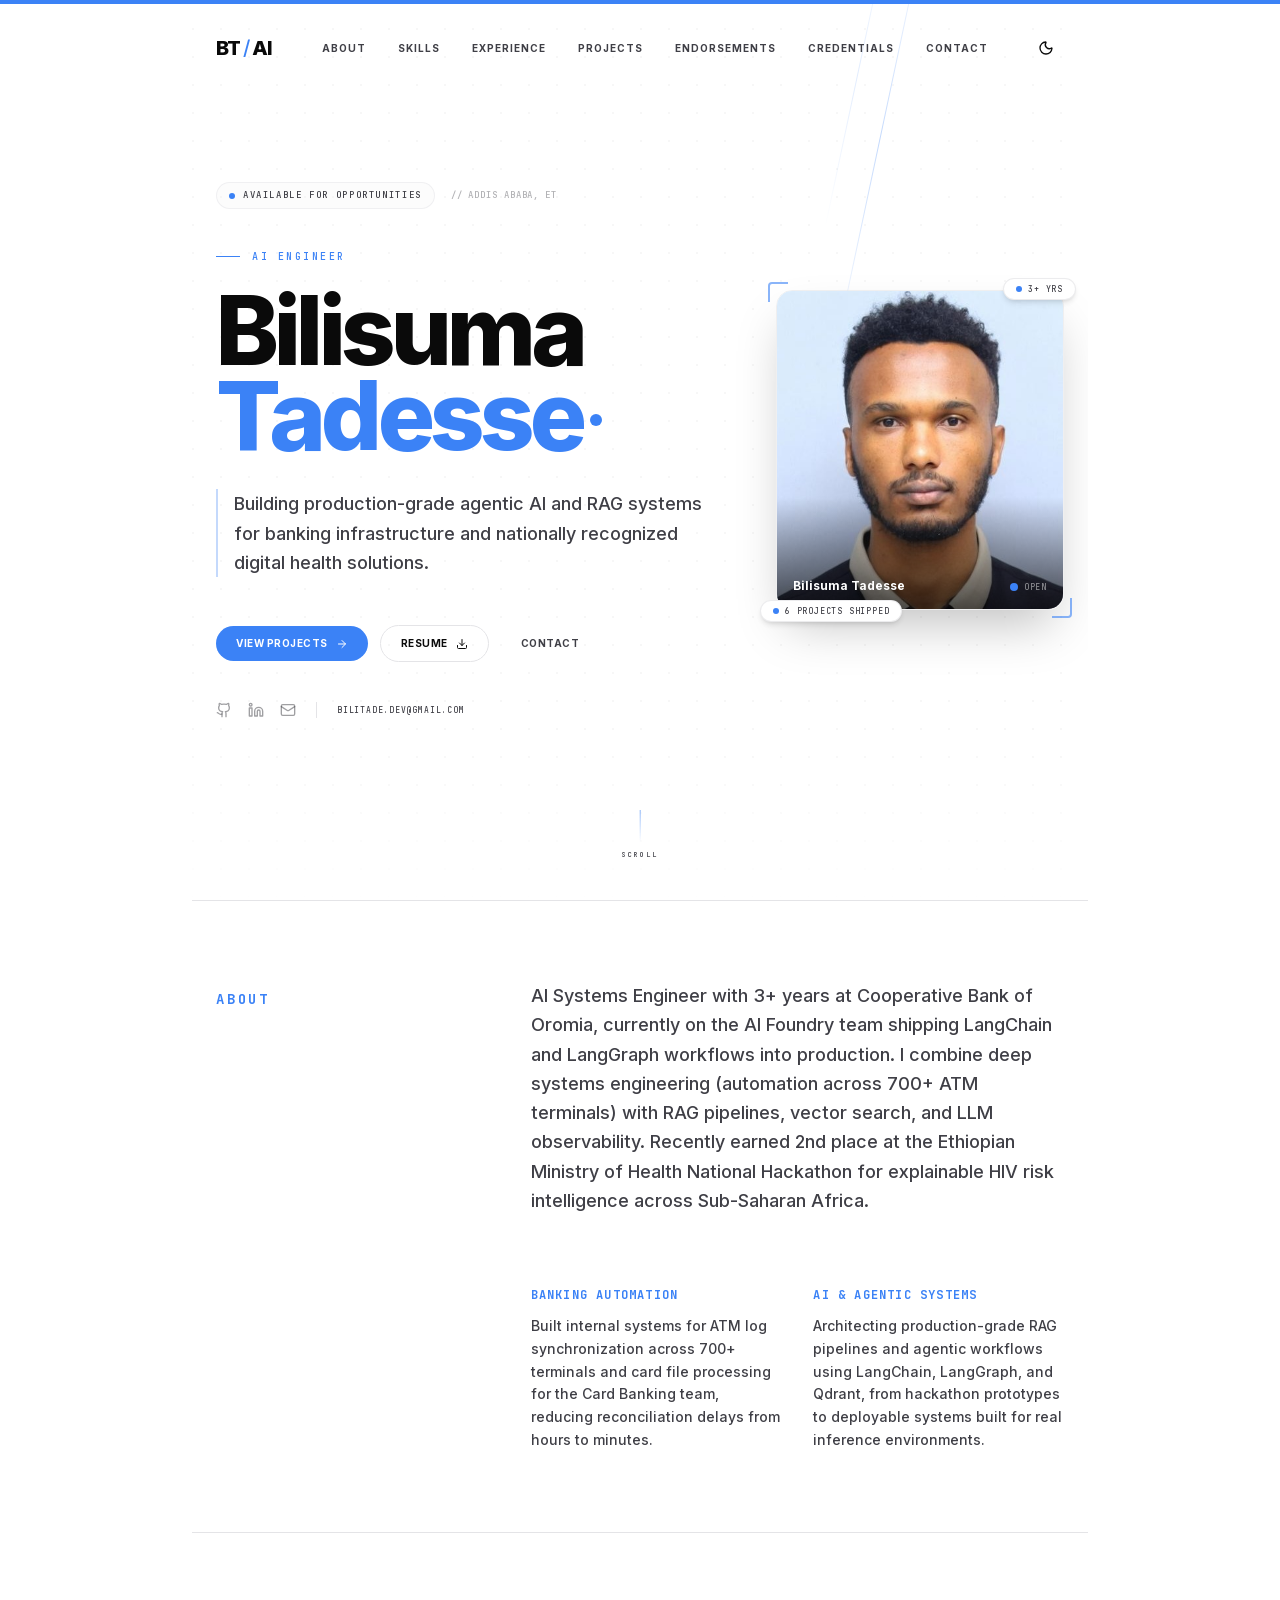
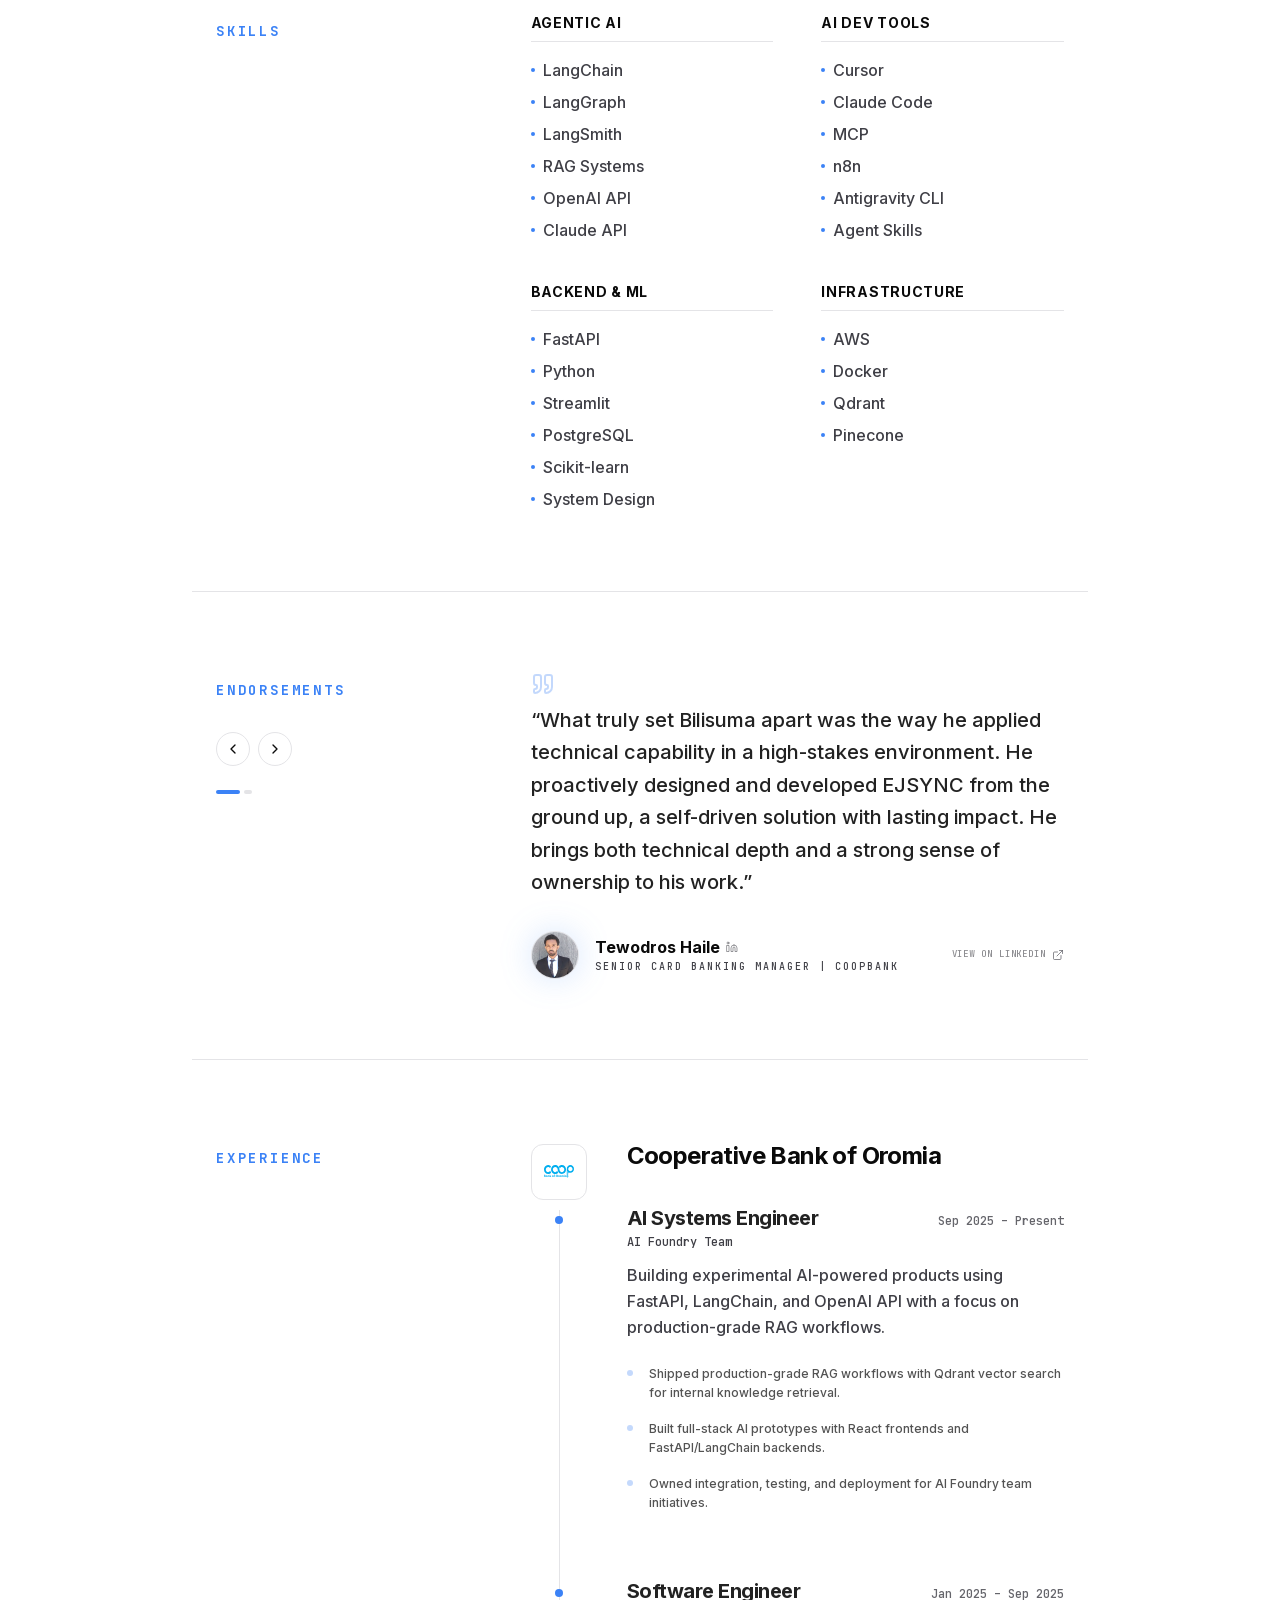
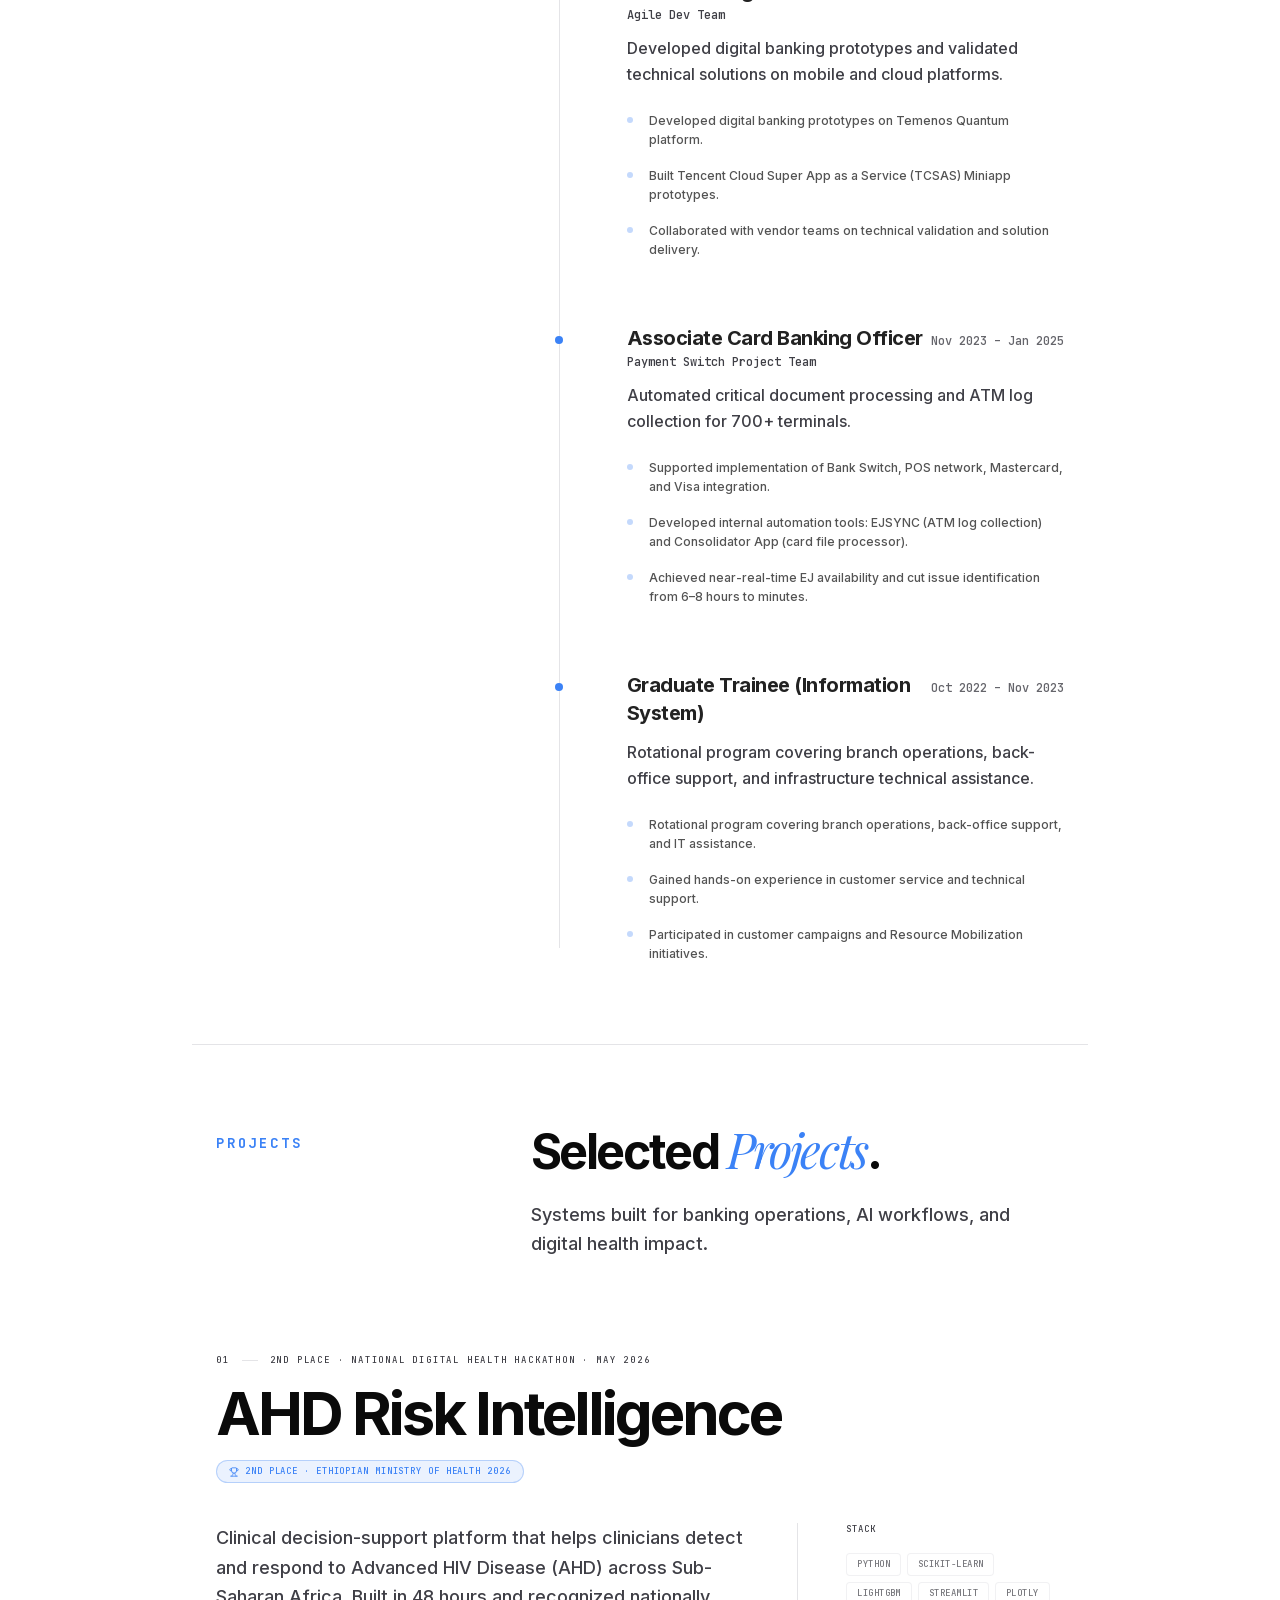
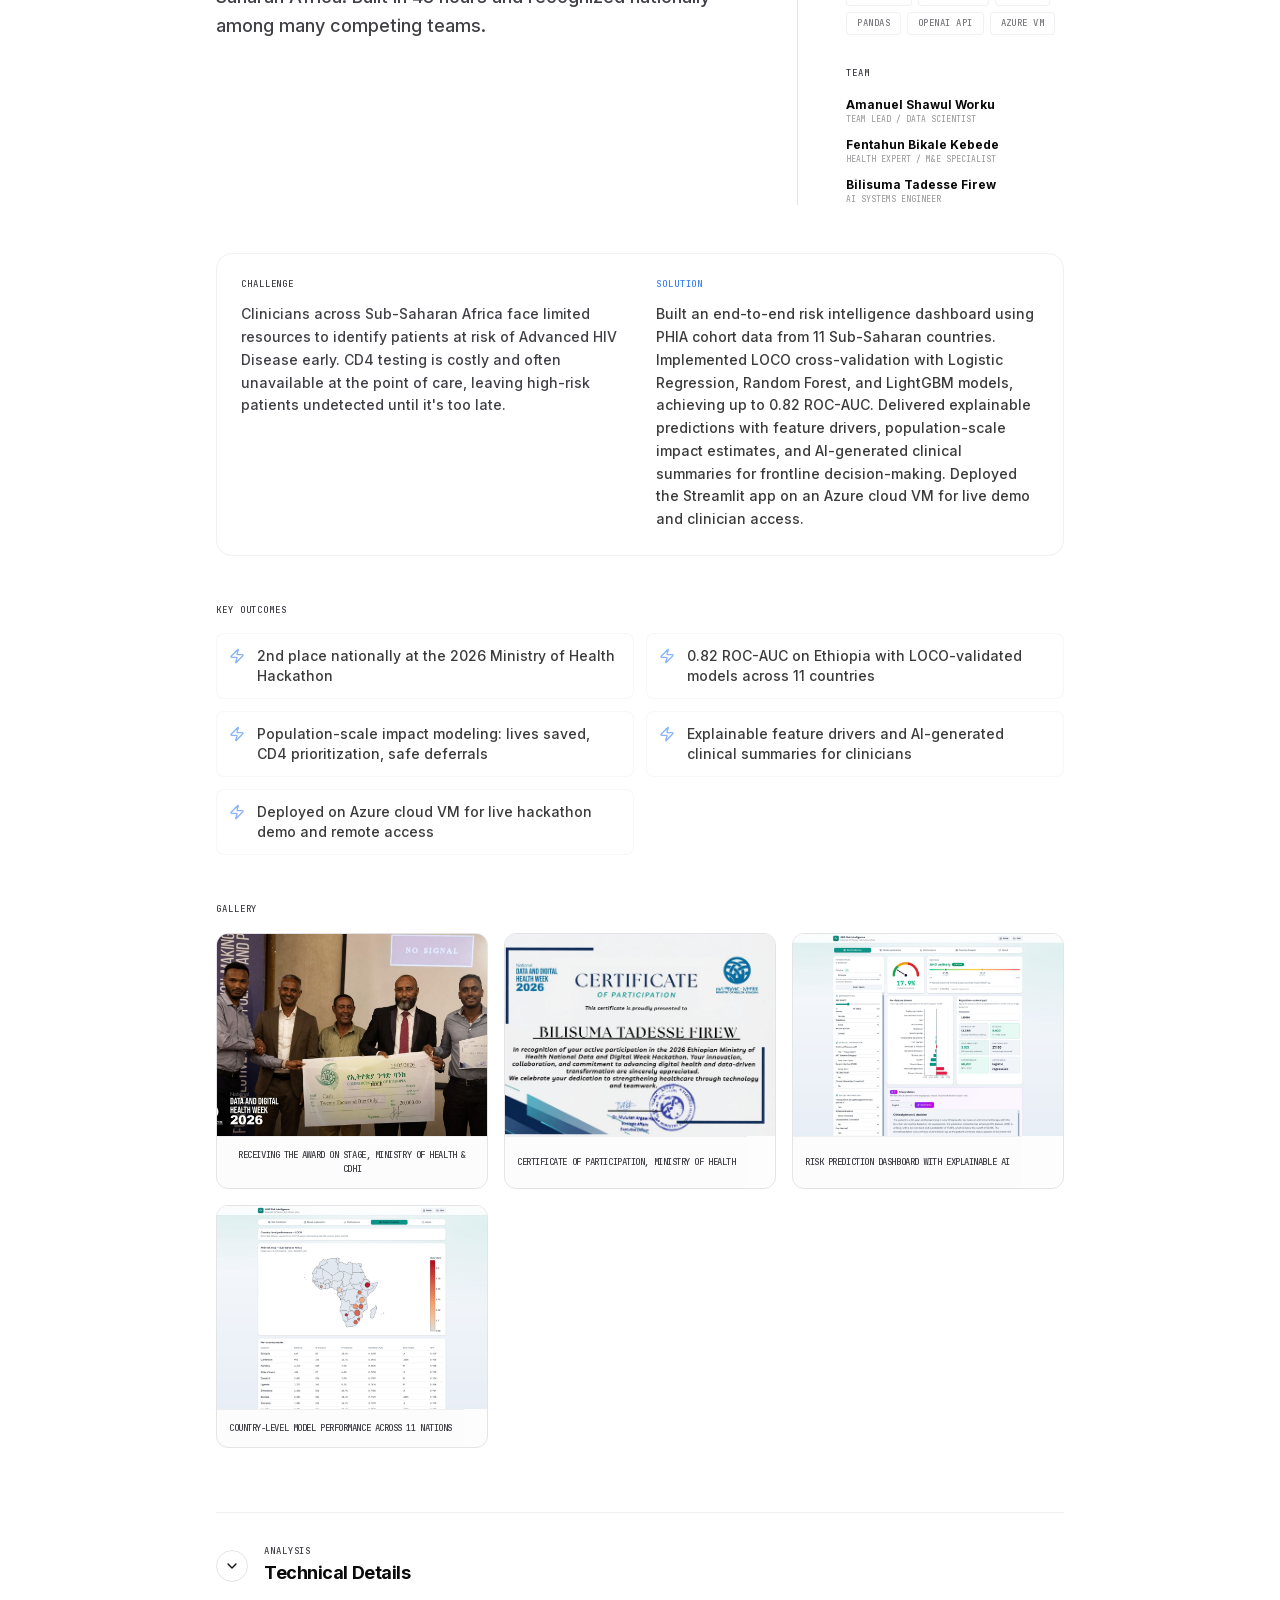
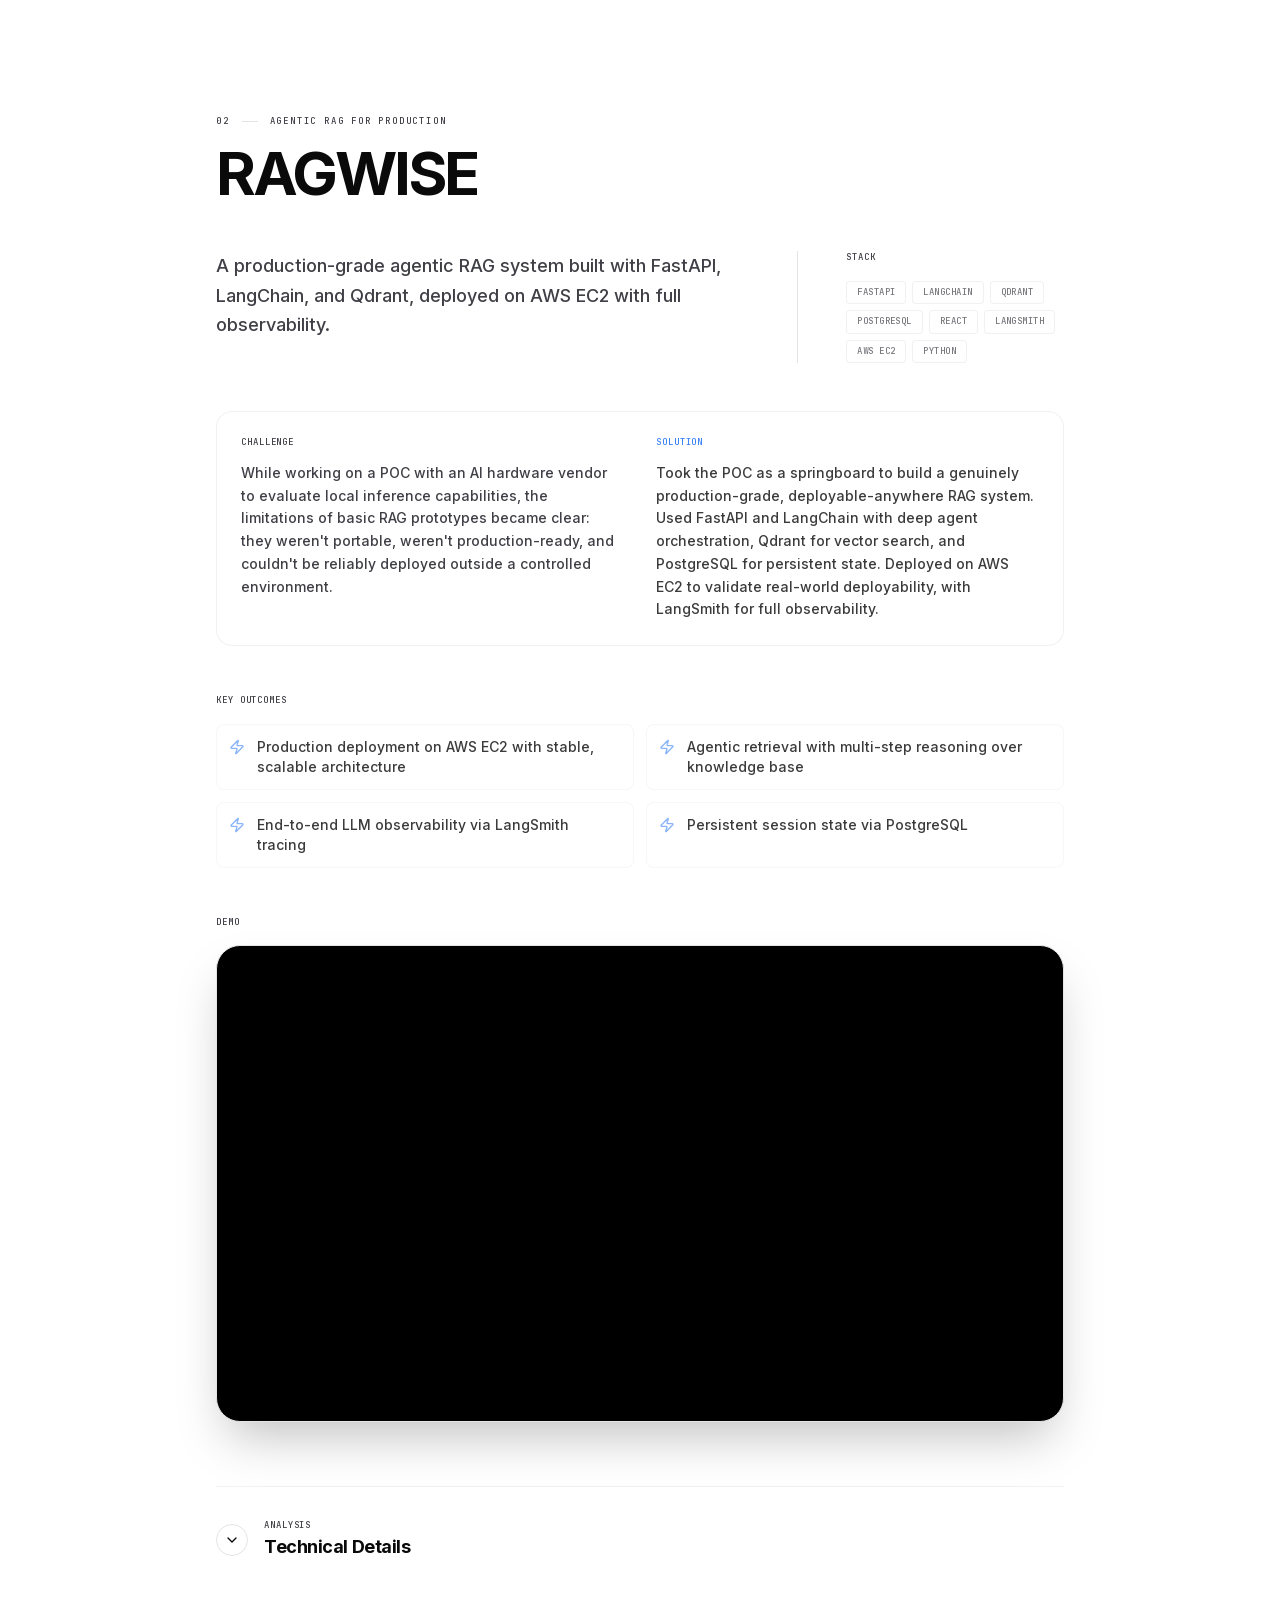
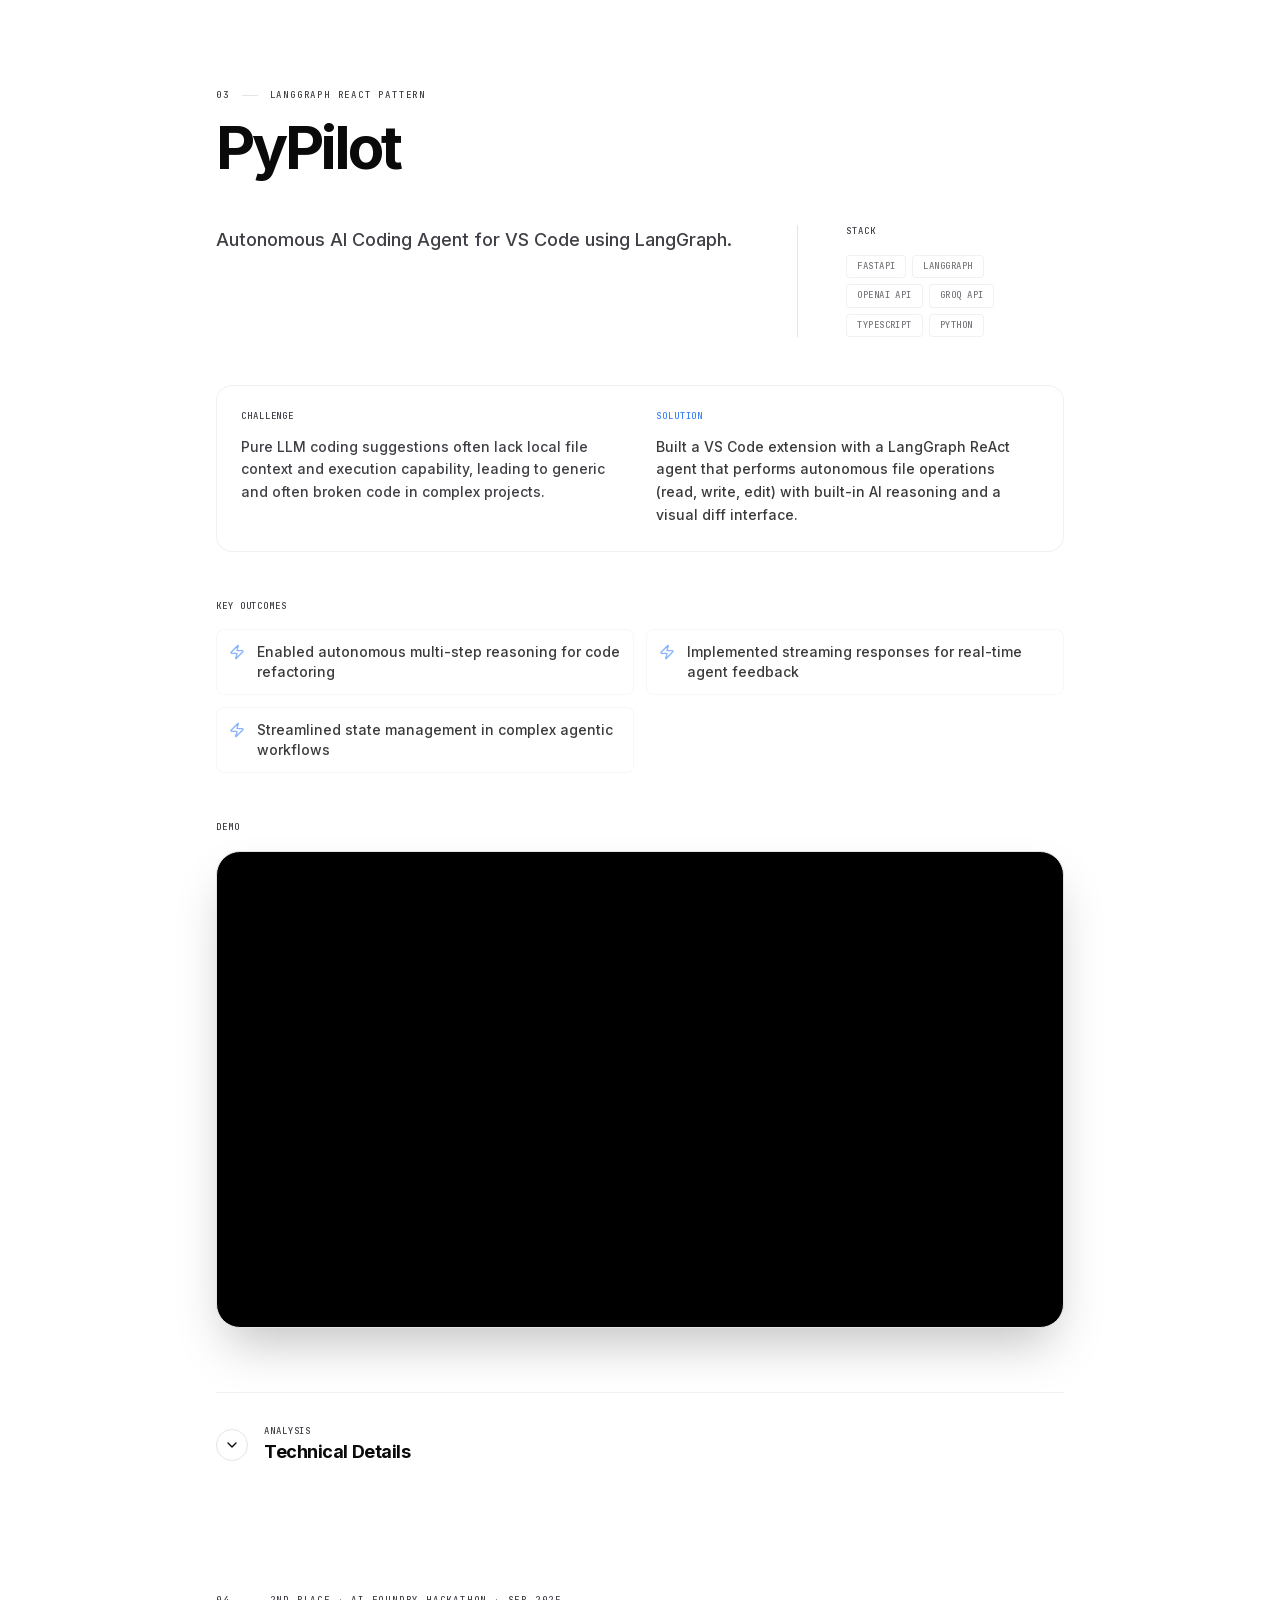
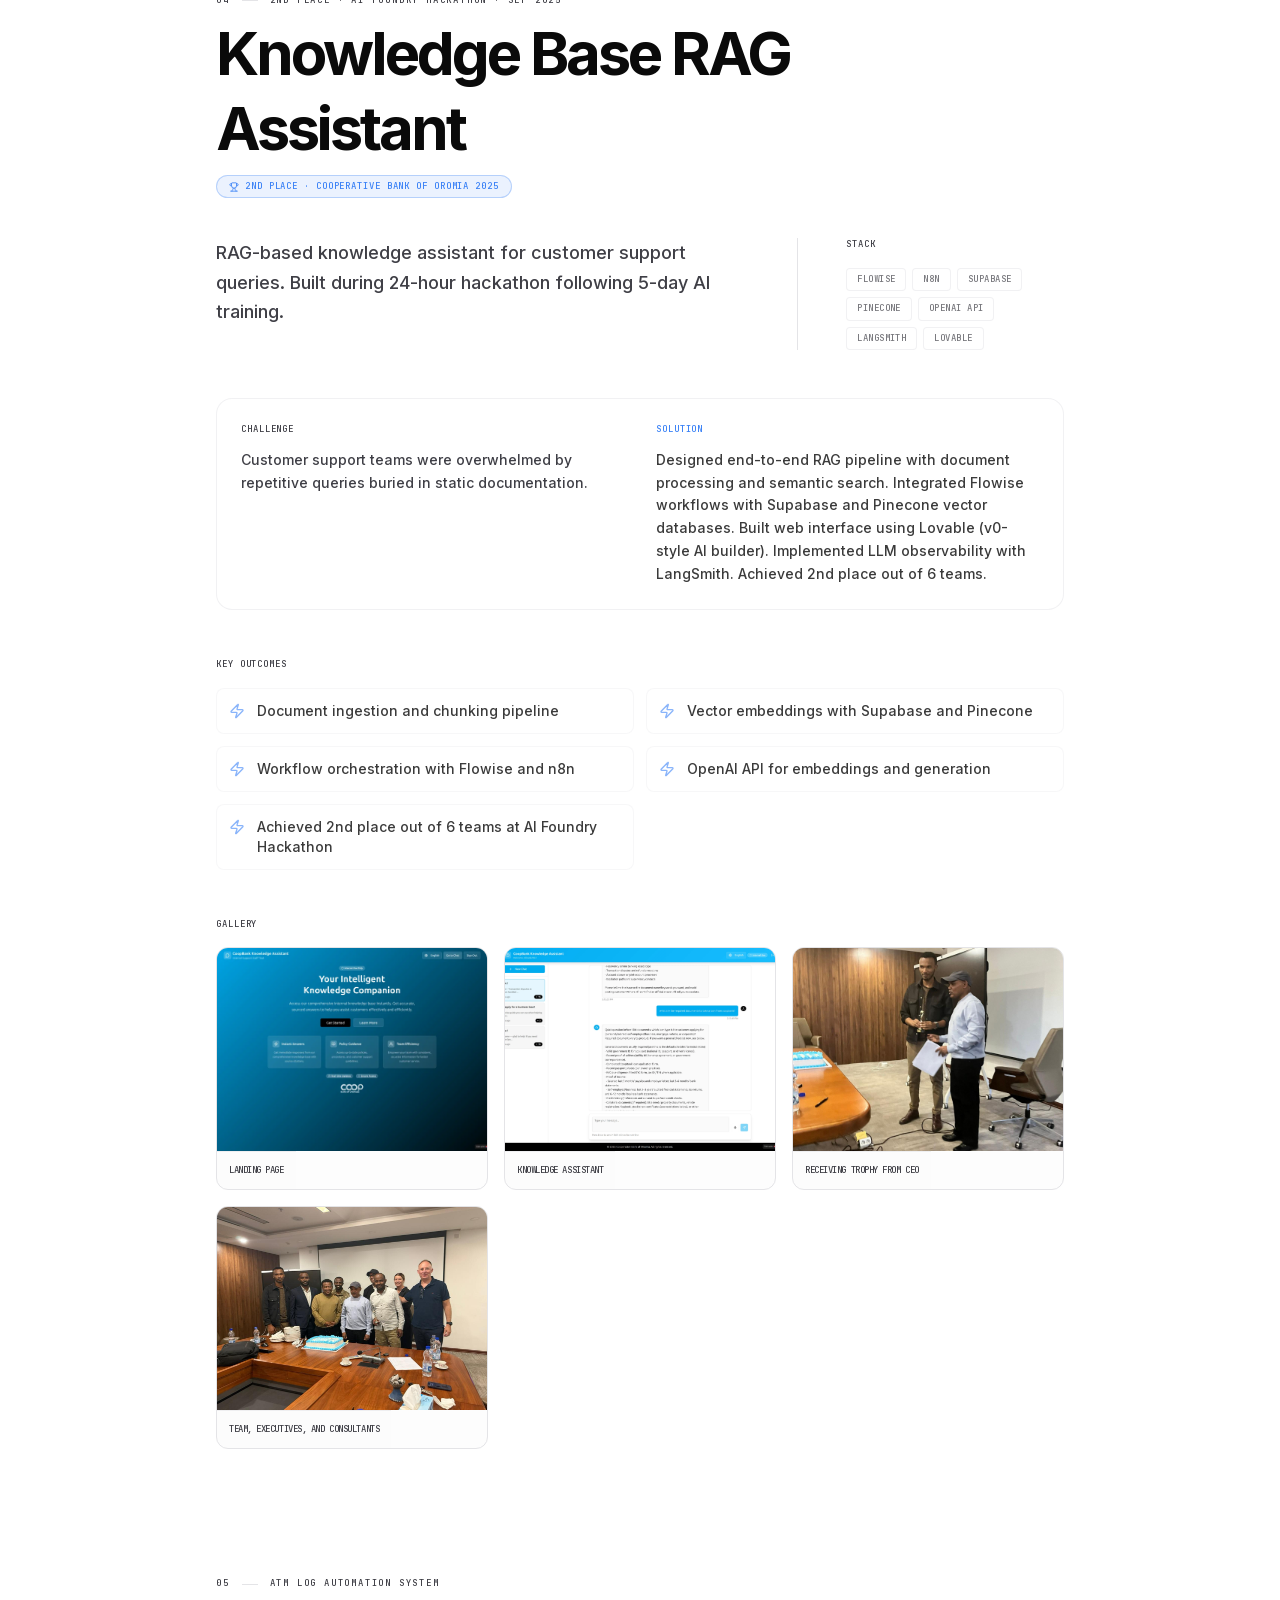
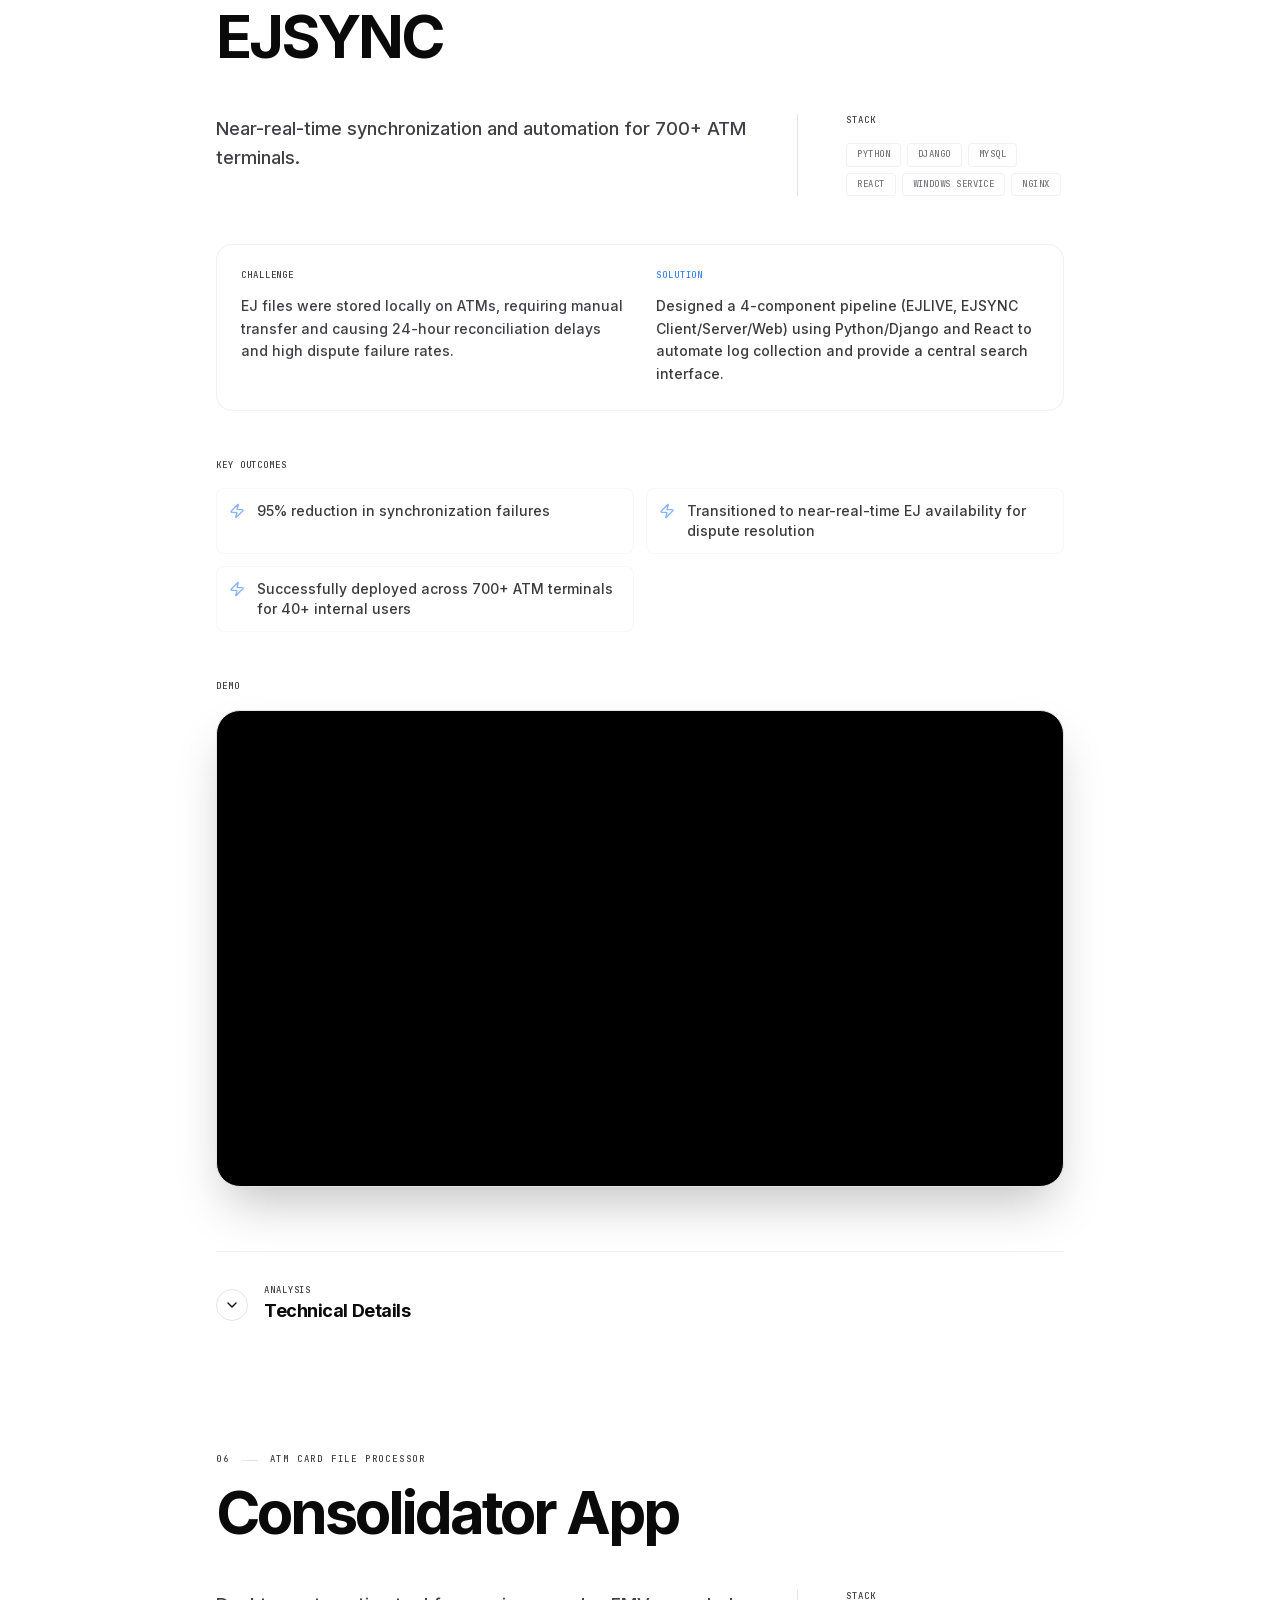
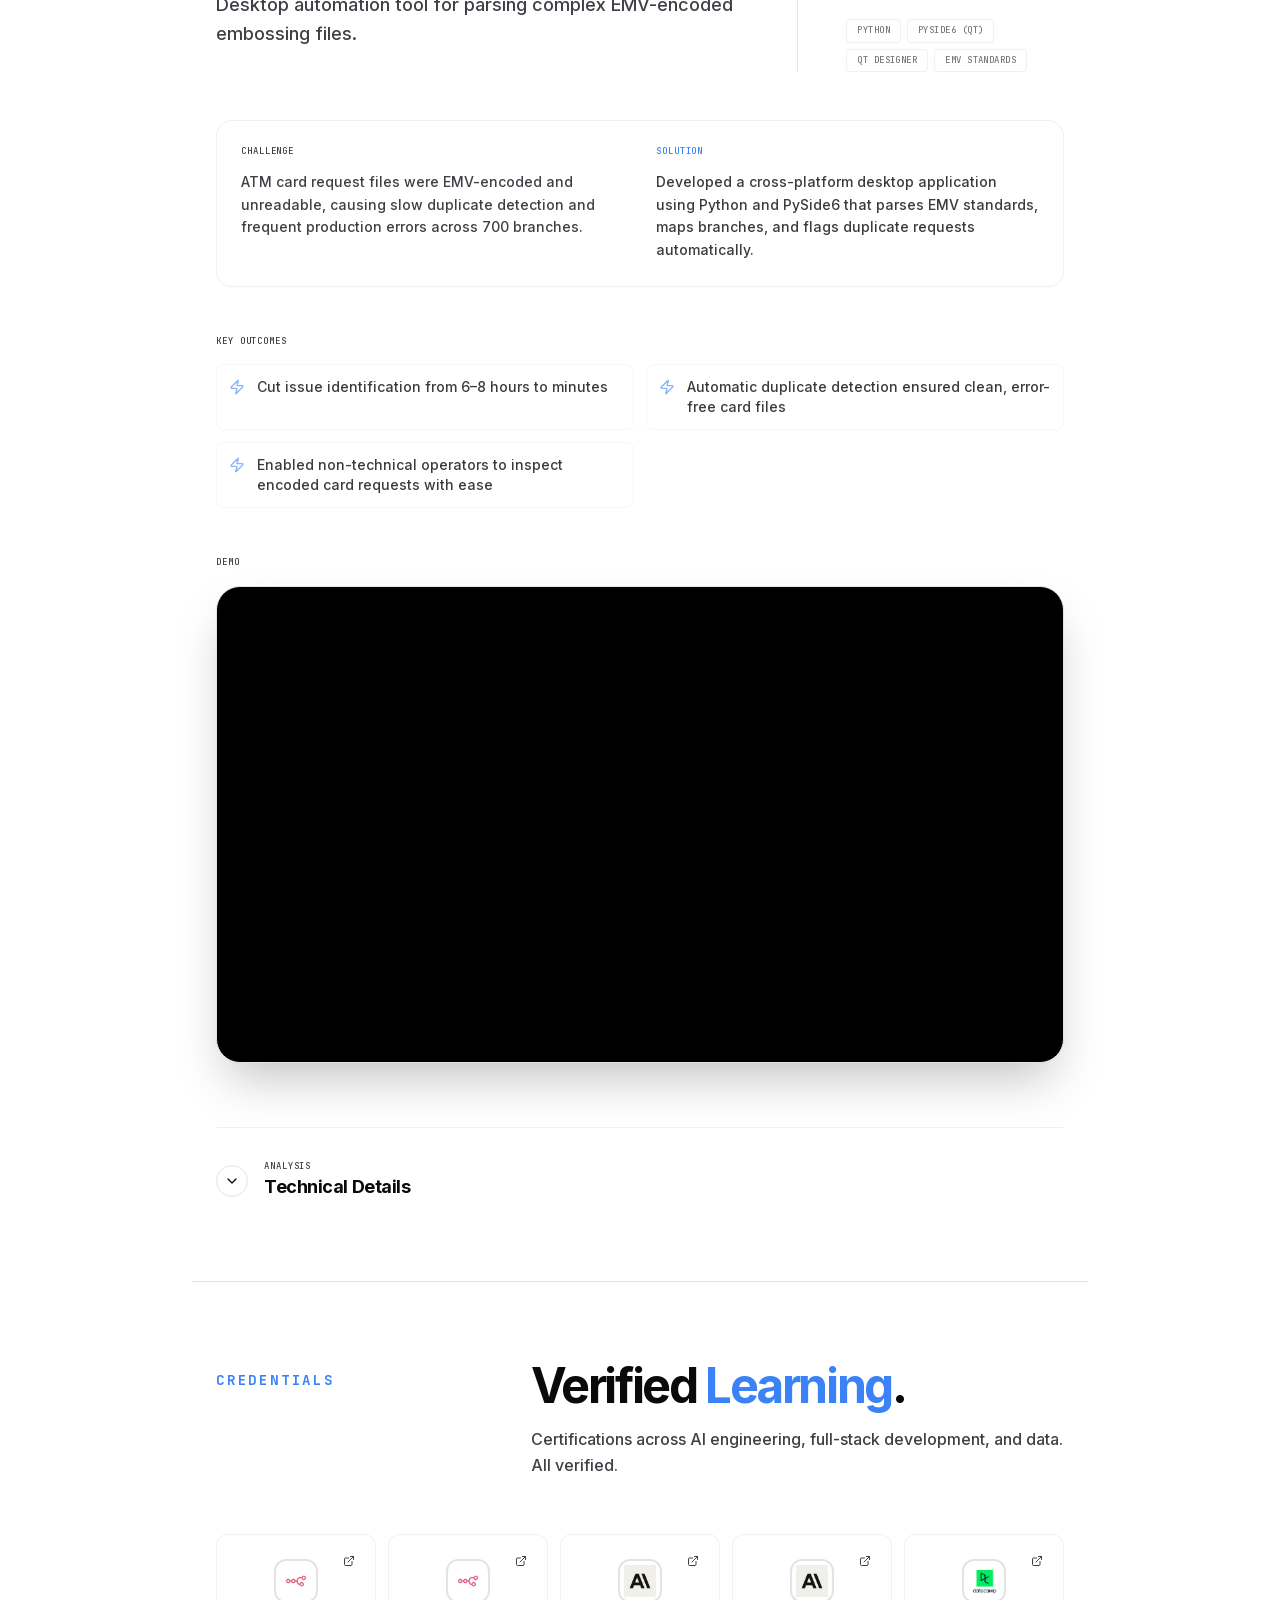
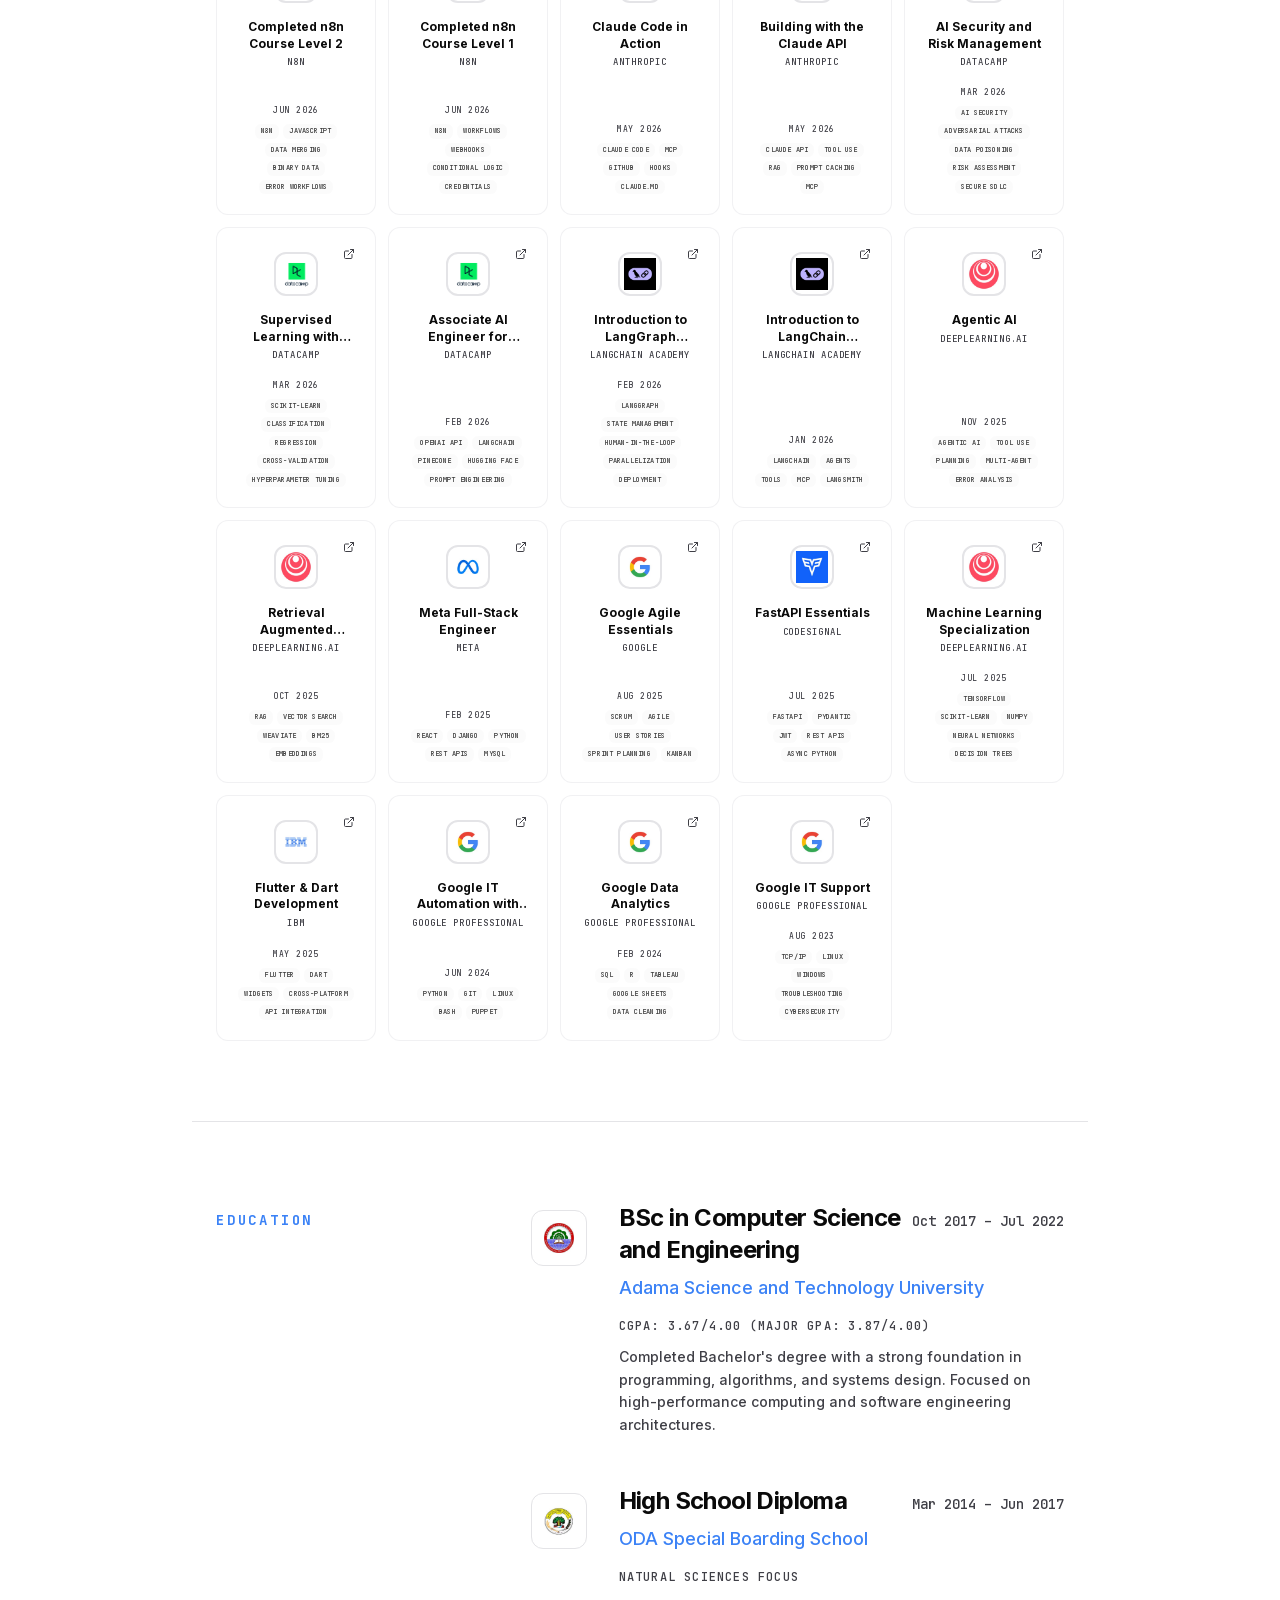
==== commit b4199b9e: "Updates" ====
--- a/index.html
+++ b/index.html
@@ -1 +1 @@
-<!DOCTYPE html><html lang="en" class="inter_4101a87d-module__4JTisW__variable jetbrains_mono_8cf58e64-module__UsprEa__variable playfair_display_ad84986d-module__7KVJsa__variable"><head><meta charSet="utf-8"/><meta name="viewport" content="width=device-width, initial-scale=1, viewport-fit=cover"/><link rel="preload" href="/_next/static/media/83afe278b6a6bb3c-s.p.0q-301v4kxxnr.woff2" as="font" crossorigin="" type="font/woff2"/><link rel="preload" as="image" href="/images/profiles/bilisuma.jpg" fetchPriority="high"/><link rel="stylesheet" href="/_next/static/chunks/0hyrsuh.uv9rn.css" data-precedence="next"/><link rel="preload" as="script" fetchPriority="low" href="/_next/static/chunks/17zaaje_5zt32.js"/><script src="/_next/static/chunks/04fz9-rpftglp.js" async=""></script><script src="/_next/static/chunks/0m_p1bxtorv5i.js" async=""></script><script src="/_next/static/chunks/turbopack-0g43evv2_qihi.js" async=""></script><script src="/_next/static/chunks/09g.l.~qhd.2x.js" async=""></script><script src="/_next/static/chunks/0d3tkj33oycf2.js" async=""></script><script src="/_next/static/chunks/0_tjpbrhgobh8.js" async=""></script><script src="/_next/static/chunks/15z92q_0anbc6.js" async=""></script><script src="/_next/static/chunks/0pycp1qgoovya.js" async=""></script><link rel="preload" href="https://www.googletagmanager.com/gtag/js?id=G-R1KP06FL04" as="script"/><meta name="next-size-adjust" content=""/><meta name="theme-color" content="#ffffff" media="(prefers-color-scheme: light)"/><meta name="theme-color" content="#09090b" media="(prefers-color-scheme: dark)"/><title>Bilisuma Tadesse | AI Engineer</title><meta name="description" content="Bilisuma Tadesse is an AI Engineer in Addis Ababa, Ethiopia. Portfolio showcasing production RAG systems, agentic AI with LangChain and LangGraph, LLM applications, and banking automation at Cooperative Bank of Oromia."/><meta name="application-name" content="Bilisuma Tadesse Portfolio"/><link rel="author" href="https://bilitade.github.io"/><meta name="author" content="Bilisuma Tadesse"/><link rel="manifest" href="/manifest.webmanifest"/><meta name="keywords" content="Bilisuma Tadesse,Bilisuma Tadesse Firew,Bilitade,AI Engineer,AI Engineer Ethiopia,Agentic AI Engineer,LLM Engineer,AI Developer,RAG Engineer,Machine Learning Engineer,LangChain developer,LangGraph developer,FastAPI developer,agentic AI,RAG systems,vector search,LLM applications,Cooperative Bank of Oromia,Addis Ababa,Ethiopia software engineer,AI portfolio"/><meta name="creator" content="Bilisuma Tadesse"/><meta name="publisher" content="Bilisuma Tadesse"/><meta name="robots" content="index, follow"/><meta name="googlebot" content="index, follow, max-video-preview:-1, max-image-preview:large, max-snippet:-1"/><meta name="category" content="technology"/><link rel="canonical" href="https://bilitade.github.io/"/><meta property="og:title" content="Bilisuma Tadesse | AI Engineer"/><meta property="og:description" content="Bilisuma Tadesse is an AI Engineer in Addis Ababa, Ethiopia. Portfolio showcasing production RAG systems, agentic AI with LangChain and LangGraph, LLM applications, and banking automation at Cooperative Bank of Oromia."/><meta property="og:url" content="https://bilitade.github.io/"/><meta name="twitter:card" content="summary_large_image"/><meta name="twitter:title" content="Bilisuma Tadesse | AI Engineer"/><meta name="twitter:description" content="Building production-grade agentic AI and RAG systems for banking infrastructure and nationally recognized digital health solutions."/><meta name="twitter:image" content="https://bilitade.github.io/images/og/card.png"/><link rel="icon" href="/favicon.svg"/><link rel="apple-touch-icon" href="/images/profiles/bilisuma.jpg"/><script src="/_next/static/chunks/03~yq9q893hmn.js" noModule=""></script></head><body class="inter_4101a87d-module__4JTisW__className relative min-h-screen font-sans font-medium selection:bg-brand-accent/30 selection:text-white"><div hidden=""><!--$--><!--/$--></div><script type="application/ld+json">{"@context":"https://schema.org","@type":"Person","name":"Bilisuma Tadesse","alternateName":["Bilisuma Tadesse Firew","Bilitade"],"jobTitle":"AI Engineer","description":"AI Systems Engineer with 3+ years at Cooperative Bank of Oromia, currently on the AI Foundry team shipping LangChain and LangGraph workflows into production. I combine deep systems engineering (automation across 700+ ATM terminals) with RAG pipelines, vector search, and LLM observability. Recently earned 2nd place at the Ethiopian Ministry of Health National Hackathon for explainable HIV risk intelligence across Sub-Saharan Africa.","url":"https://bilitade.github.io","email":"bilitade.dev@gmail.com","image":"https://bilitade.github.io/images/profiles/bilisuma.jpg","address":{"@type":"PostalAddress","addressLocality":"Addis Ababa","addressCountry":"ET"},"worksFor":{"@type":"Organization","name":"Cooperative Bank of Oromia"},"alumniOf":{"@type":"CollegeOrUniversity","name":"Adama Science and Technology University"},"knowsAbout":["LangChain","LangGraph","LangSmith","RAG Systems","OpenAI API","Claude API","Cursor","Claude Code","MCP","n8n","Antigravity CLI","Agent Skills","FastAPI","Python","Streamlit","PostgreSQL","Scikit-learn","System Design","AWS","Docker","Qdrant","Pinecone"],"sameAs":["https://github.com/bilitade","https://www.linkedin.com/in/bilitade/","https://www.coursera.org/learner/bilitade","https://www.credly.com/users/bilitade/badges"]}</script><script type="application/ld+json">{"@context":"https://schema.org","@type":"WebSite","name":"Bilisuma Tadesse | AI Engineer Portfolio","alternateName":"Bilisuma Tadesse Portfolio","description":"Bilisuma Tadesse is an AI Engineer in Addis Ababa, Ethiopia. Portfolio showcasing production RAG systems, agentic AI with LangChain and LangGraph, LLM applications, and banking automation at Cooperative Bank of Oromia.","url":"https://bilitade.github.io","inLanguage":"en","author":{"@type":"Person","name":"Bilisuma Tadesse","url":"https://bilitade.github.io"}}</script><script type="application/ld+json">{"@context":"https://schema.org","@type":"ProfilePage","name":"Bilisuma Tadesse, AI Engineer","description":"Bilisuma Tadesse is an AI Engineer in Addis Ababa, Ethiopia. Portfolio showcasing production RAG systems, agentic AI with LangChain and LangGraph, LLM applications, and banking automation at Cooperative Bank of Oromia.","url":"https://bilitade.github.io","dateModified":"2026-06-17","mainEntity":{"@type":"Person","name":"Bilisuma Tadesse","jobTitle":"AI Engineer","url":"https://bilitade.github.io"}}</script><script type="application/ld+json">{"@context":"https://schema.org","@type":"ProfessionalService","name":"Bilisuma Tadesse | AI Engineer","description":"Building production-grade agentic AI and RAG systems for banking infrastructure and nationally recognized digital health solutions.","url":"https://bilitade.github.io","areaServed":{"@type":"Country","name":"Ethiopia"},"knowsAbout":["LangChain","LangGraph","LangSmith","RAG Systems","OpenAI API","Claude API","Cursor","Claude Code","MCP","n8n","Antigravity CLI","Agent Skills","FastAPI","Python","Streamlit","PostgreSQL","Scikit-learn","System Design","AWS","Docker","Qdrant","Pinecone"]}</script><script>((a,b,c,d,e,f,g,h)=>{let i=document.documentElement,j=["light","dark"];function k(b){var c;(Array.isArray(a)?a:[a]).forEach(a=>{let c="class"===a,d=c&&f?e.map(a=>f[a]||a):e;c?(i.classList.remove(...d),i.classList.add(f&&f[b]?f[b]:b)):i.setAttribute(a,b)}),c=b,h&&j.includes(c)&&(i.style.colorScheme=c)}if(d)k(d);else try{let a=localStorage.getItem(b)||c,d=g&&"system"===a?window.matchMedia("(prefers-color-scheme: dark)").matches?"dark":"light":a;k(d)}catch(a){}})("class","portfolio-theme","system",null,["light","dark"],null,true,true)</script><div class="scroll-progress fixed top-0 left-0 right-0 z-[60] h-1 origin-left bg-brand-accent" aria-hidden="true"></div><header class="fixed top-0 left-0 right-0 z-50 transition-all duration-300 bg-transparent py-8"><nav class="mx-auto flex max-w-4xl items-center justify-between px-6"><div class="flex items-center gap-6"><a href="#" class="group whitespace-nowrap text-xl font-extrabold uppercase tracking-tighter">BT<!-- --> <span class="inline-block font-light text-brand-accent transition-transform group-hover:rotate-12">/</span> <!-- -->AI</a></div><div class="flex items-center gap-6 md:gap-10"><div class="hidden items-center gap-6 xl:gap-8 lg:flex"><a href="#about" class="text-[10px] font-bold uppercase tracking-widest text-muted-foreground transition-colors hover:text-foreground">About</a><a href="#skills" class="text-[10px] font-bold uppercase tracking-widest text-muted-foreground transition-colors hover:text-foreground">Skills</a><a href="#experience" class="text-[10px] font-bold uppercase tracking-widest text-muted-foreground transition-colors hover:text-foreground">Experience</a><a href="#projects" class="text-[10px] font-bold uppercase tracking-widest text-muted-foreground transition-colors hover:text-foreground">Projects</a><a href="#testimonials" class="text-[10px] font-bold uppercase tracking-widest text-muted-foreground transition-colors hover:text-foreground">Endorsements</a><a href="#certifications" class="text-[10px] font-bold uppercase tracking-widest text-muted-foreground transition-colors hover:text-foreground">Credentials</a><a href="#contact" class="text-[10px] font-bold uppercase tracking-widest text-muted-foreground transition-colors hover:text-foreground">Contact</a></div><div class="flex items-center gap-2"><button class="inline-flex items-center justify-center rounded-md py-2 text-sm font-medium transition-colors focus-visible:outline-none focus-visible:ring-1 focus-visible:ring-ring disabled:pointer-events-none disabled:opacity-50 hover:bg-accent hover:text-accent-foreground w-9 px-0" aria-hidden="true" tabindex="-1"><svg xmlns="http://www.w3.org/2000/svg" width="24" height="24" viewBox="0 0 24 24" fill="none" stroke="currentColor" stroke-width="2" stroke-linecap="round" stroke-linejoin="round" class="lucide lucide-moon h-4 w-4 opacity-0" aria-hidden="true"><path d="M20.985 12.486a9 9 0 1 1-9.473-9.472c.405-.022.617.46.402.803a6 6 0 0 0 8.268 8.268c.344-.215.825-.004.803.401"></path></svg></button><button class="inline-flex items-center justify-center rounded-md text-sm font-medium transition-colors focus-visible:outline-none focus-visible:ring-1 focus-visible:ring-ring disabled:pointer-events-none disabled:opacity-50 hover:bg-accent hover:text-accent-foreground p-2 lg:hidden" aria-label="Open menu"><svg xmlns="http://www.w3.org/2000/svg" width="24" height="24" viewBox="0 0 24 24" fill="none" stroke="currentColor" stroke-width="2" stroke-linecap="round" stroke-linejoin="round" class="lucide lucide-menu h-5 w-5" aria-hidden="true"><path d="M4 5h16"></path><path d="M4 12h16"></path><path d="M4 19h16"></path></svg></button></div></div></nav><div class="overflow-hidden border-t border-border bg-background transition-[max-height,opacity] duration-300 ease-out lg:hidden max-h-0 opacity-0 border-t-transparent" aria-hidden="true"><div class="flex flex-col gap-6 p-6"><a href="#about" class="text-[10px] font-bold uppercase tracking-widest text-muted-foreground transition-colors hover:text-foreground">About</a><a href="#skills" class="text-[10px] font-bold uppercase tracking-widest text-muted-foreground transition-colors hover:text-foreground">Skills</a><a href="#experience" class="text-[10px] font-bold uppercase tracking-widest text-muted-foreground transition-colors hover:text-foreground">Experience</a><a href="#projects" class="text-[10px] font-bold uppercase tracking-widest text-muted-foreground transition-colors hover:text-foreground">Projects</a><a href="#testimonials" class="text-[10px] font-bold uppercase tracking-widest text-muted-foreground transition-colors hover:text-foreground">Endorsements</a><a href="#certifications" class="text-[10px] font-bold uppercase tracking-widest text-muted-foreground transition-colors hover:text-foreground">Credentials</a><a href="#contact" class="text-[10px] font-bold uppercase tracking-widest text-muted-foreground transition-colors hover:text-foreground">Contact</a></div></div></header><main class="mx-auto max-w-4xl"><section class="py-20 px-6 max-w-4xl mx-auto min-h-screen flex flex-col justify-center relative overflow-hidden"><div class="absolute inset-0 -z-10 overflow-hidden pointer-events-none" aria-hidden="true"><svg class="absolute inset-0 w-full h-full opacity-[0.04]" xmlns="http://www.w3.org/2000/svg"><defs><pattern id="dot-grid" x="0" y="0" width="28" height="28" patternUnits="userSpaceOnUse"><circle cx="1" cy="1" r="1" fill="currentColor"></circle></pattern></defs><rect width="100%" height="100%" fill="url(#dot-grid)"></rect></svg><div class="absolute bottom-0 left-0 right-0 h-40 bg-gradient-to-t from-background to-transparent"></div><div class="absolute -top-20 right-[18%] w-px h-[50vh] bg-gradient-to-b from-transparent via-brand-accent/30 to-transparent" style="transform:rotate(12deg);transform-origin:top center"></div><div class="absolute -top-20 right-[22%] w-px h-[35vh] bg-gradient-to-b from-transparent via-brand-accent/15 to-transparent" style="transform:rotate(12deg);transform-origin:top center"></div></div><div class="grid md:grid-cols-[1fr_auto] gap-16 items-center"><div class="max-w-3xl order-2 md:order-1"><div class="hero-rise flex items-center gap-4 flex-wrap mb-10"><div class="flex items-center gap-2 text-[9px] font-mono uppercase tracking-[0.18em] text-muted-foreground border border-border/50 rounded-full px-3 py-1.5 bg-muted/30"><span class="inline-block w-1.5 h-1.5 rounded-full bg-brand-accent"></span>Available for opportunities</div><span class="text-[9px] font-mono text-muted-foreground/40 uppercase tracking-widest hidden sm:inline">// Addis Ababa, ET</span></div><div class="hero-rise hero-rise-delay-1 flex items-center gap-3 mb-6"><div class="w-6 h-px bg-brand-accent"></div><span class="text-brand-accent font-mono text-[10px] uppercase tracking-[0.25em]">AI Engineer</span></div><div class="mb-8 overflow-hidden"><span class="hero-rise block text-6xl md:text-8xl font-extrabold tracking-tighter leading-[0.88] hero-rise-delay-2">Bilisuma</span><span class="hero-rise block text-6xl md:text-8xl font-extrabold tracking-tighter leading-[0.88] text-brand-accent hero-rise-delay-3">Tadesse<span class="inline-block ml-2 mb-1 md:mb-2 h-2.5 w-2.5 md:h-3 md:w-3 rounded-full bg-brand-accent align-middle" aria-hidden="true"></span></span></div><p class="hero-rise hero-rise-delay-4 text-base md:text-lg text-muted-foreground leading-relaxed mb-12 max-w-xl font-normal border-l-2 border-brand-accent/30 pl-4">Building production-grade agentic AI and RAG systems for banking infrastructure and nationally recognized digital health solutions.</p><div class="hero-rise hero-rise-delay-5 flex flex-wrap items-center gap-3 mb-10"><a href="#projects" class="group inline-flex items-center gap-2 px-5 py-2.5 text-[10px] font-bold uppercase tracking-wider bg-brand-accent text-brand-accent-foreground rounded-full hover:bg-brand-accent/90 transition-colors">View Projects<svg xmlns="http://www.w3.org/2000/svg" width="24" height="24" viewBox="0 0 24 24" fill="none" stroke="currentColor" stroke-width="2" stroke-linecap="round" stroke-linejoin="round" class="lucide lucide-arrow-right h-3 w-3 group-hover:translate-x-0.5 transition-transform" aria-hidden="true"><path d="M5 12h14"></path><path d="m12 5 7 7-7 7"></path></svg></a><a href="/pdf/bilisuma_tadesse_resume_jun_2026.pdf" download="bilisuma_tadesse_resume_jun_2026.pdf" class="group inline-flex items-center gap-2 px-5 py-2.5 text-[10px] font-bold uppercase tracking-wider border border-border rounded-full hover:bg-muted transition-colors">Resume<svg xmlns="http://www.w3.org/2000/svg" width="24" height="24" viewBox="0 0 24 24" fill="none" stroke="currentColor" stroke-width="2" stroke-linecap="round" stroke-linejoin="round" class="lucide lucide-download h-3 w-3 group-hover:translate-y-0.5 transition-transform" aria-hidden="true"><path d="M12 15V3"></path><path d="M21 15v4a2 2 0 0 1-2 2H5a2 2 0 0 1-2-2v-4"></path><path d="m7 10 5 5 5-5"></path></svg></a><a href="#contact" class="inline-flex items-center gap-2 px-5 py-2.5 text-[10px] font-bold uppercase tracking-wider text-muted-foreground hover:text-foreground transition-colors">Contact</a></div><div class="hero-rise hero-rise-delay-6 flex items-center gap-4"><a href="https://github.com/bilitade" target="_blank" rel="noopener noreferrer" class="text-muted-foreground/50 hover:text-foreground transition-colors" aria-label="GitHub"><svg xmlns="http://www.w3.org/2000/svg" width="24" height="24" viewBox="0 0 24 24" fill="none" stroke="currentColor" stroke-width="2" stroke-linecap="round" stroke-linejoin="round" class="lucide lucide-github w-4 h-4" aria-hidden="true"><path d="M15 22v-4a4.8 4.8 0 0 0-1-3.5c3 0 6-2 6-5.5.08-1.25-.27-2.48-1-3.5.28-1.15.28-2.35 0-3.5 0 0-1 0-3 1.5-2.64-.5-5.36-.5-8 0C6 2 5 2 5 2c-.3 1.15-.3 2.35 0 3.5A5.403 5.403 0 0 0 4 9c0 3.5 3 5.5 6 5.5-.39.49-.68 1.05-.85 1.65-.17.6-.22 1.23-.15 1.85v4"></path><path d="M9 18c-4.51 2-5-2-7-2"></path></svg></a><a href="https://www.linkedin.com/in/bilitade/" target="_blank" rel="noopener noreferrer" class="text-muted-foreground/50 hover:text-foreground transition-colors" aria-label="LinkedIn"><svg xmlns="http://www.w3.org/2000/svg" width="24" height="24" viewBox="0 0 24 24" fill="none" stroke="currentColor" stroke-width="2" stroke-linecap="round" stroke-linejoin="round" class="lucide lucide-linkedin w-4 h-4" aria-hidden="true"><path d="M16 8a6 6 0 0 1 6 6v7h-4v-7a2 2 0 0 0-2-2 2 2 0 0 0-2 2v7h-4v-7a6 6 0 0 1 6-6z"></path><rect width="4" height="12" x="2" y="9"></rect><circle cx="4" cy="4" r="2"></circle></svg></a><a href="mailto:bilitade.dev@gmail.com" class="text-muted-foreground/50 hover:text-foreground transition-colors" aria-label="Email"><svg xmlns="http://www.w3.org/2000/svg" width="24" height="24" viewBox="0 0 24 24" fill="none" stroke="currentColor" stroke-width="2" stroke-linecap="round" stroke-linejoin="round" class="lucide lucide-mail w-4 h-4" aria-hidden="true"><path d="m22 7-8.991 5.727a2 2 0 0 1-2.009 0L2 7"></path><rect x="2" y="4" width="20" height="16" rx="2"></rect></svg></a><div class="w-px h-4 bg-border mx-1"></div><span class="text-[8px] font-mono text-muted-foreground uppercase tracking-widest">bilitade.dev@gmail.com</span></div></div><div class="hero-rise hero-rise-delay-2 order-1 md:order-2 flex justify-center md:justify-end pt-8 md:pt-0"><div class="relative group cursor-default select-none"><div class="relative w-64 h-72 md:w-72 md:h-80 rounded-2xl overflow-hidden border border-border/60 shadow-2xl"><img alt="Bilisuma Tadesse" fetchPriority="high" decoding="async" data-nimg="fill" class="object-cover object-top" style="position:absolute;height:100%;width:100%;left:0;top:0;right:0;bottom:0;color:transparent" src="/images/profiles/bilisuma.jpg"/><div class="absolute bottom-0 left-0 right-0 h-28 bg-gradient-to-t from-black/70 to-transparent"></div><div class="absolute bottom-0 left-0 right-0 p-4 flex items-end justify-between"><div><p class="text-xs font-bold text-white leading-tight">Bilisuma Tadesse</p></div><div class="flex items-center gap-1.5"><span class="inline-flex rounded-full h-2 w-2 bg-brand-accent"></span><span class="text-[8px] font-mono uppercase text-white/50 tracking-widest">Open</span></div></div></div><div class="absolute -top-2 -left-2 w-5 h-5 border-t-2 border-l-2 border-brand-accent/60 rounded-tl-sm"></div><div class="absolute -bottom-2 -right-2 w-5 h-5 border-b-2 border-r-2 border-brand-accent/60 rounded-br-sm"></div><div class="absolute -top-3 -right-3 bg-background border border-border/70 rounded-full px-3 py-1 flex items-center gap-1.5 shadow-md"><span class="inline-block w-1.5 h-1.5 rounded-full bg-brand-accent"></span><span class="text-[8px] font-mono uppercase tracking-widest text-muted-foreground">3+ yrs</span></div><div class="absolute -bottom-3 -left-4 bg-background border border-border/70 rounded-full px-3 py-1 flex items-center gap-1.5 shadow-md"><span class="inline-block w-1.5 h-1.5 rounded-full bg-brand-accent"></span><span class="text-[8px] font-mono uppercase tracking-widest text-muted-foreground">6 projects shipped</span></div></div></div></div><div class="hero-rise hero-rise-delay-7 absolute bottom-10 left-1/2 -translate-x-1/2 flex flex-col items-center gap-2"><div class="w-px h-8 bg-gradient-to-b from-brand-accent/60 to-transparent"></div><span class="text-[7px] font-mono uppercase tracking-[0.3em] text-muted-foreground">Scroll</span></div></section><section id="about" class="py-20 px-6 max-w-4xl mx-auto border-t border-border"><div class="grid items-start gap-12 md:grid-cols-[1fr_2fr]"><h2 class="section-heading mt-2">About</h2><div class="space-y-12"><p class="max-w-2xl whitespace-pre-line text-lg leading-relaxed text-muted-foreground">AI Systems Engineer with 3+ years at Cooperative Bank of Oromia, currently on the AI Foundry team shipping LangChain and LangGraph workflows into production. I combine deep systems engineering (automation across 700+ ATM terminals) with RAG pipelines, vector search, and LLM observability. Recently earned 2nd place at the Ethiopian Ministry of Health National Hackathon for explainable HIV risk intelligence across Sub-Saharan Africa.</p><div class="grid gap-8 pt-6 sm:grid-cols-2"><div class="space-y-3"><h3 class="font-mono text-xs uppercase tracking-widest text-brand-accent">Banking Automation</h3><p class="text-sm leading-relaxed text-muted-foreground">Built internal systems for ATM log synchronization across 700+ terminals and card file processing for the Card Banking team, reducing reconciliation delays from hours to minutes.</p></div><div class="space-y-3"><h3 class="font-mono text-xs uppercase tracking-widest text-brand-accent">AI &amp; Agentic Systems</h3><p class="text-sm leading-relaxed text-muted-foreground">Architecting production-grade RAG pipelines and agentic workflows using LangChain, LangGraph, and Qdrant, from hackathon prototypes to deployable systems built for real inference environments.</p></div></div></div></div></section><section id="skills" class="py-20 px-6 max-w-4xl mx-auto border-t border-border"><div class="grid items-start gap-12 md:grid-cols-[1fr_2fr]"><h2 class="section-heading mt-2">Skills</h2><div class="grid gap-x-12 gap-y-10 sm:grid-cols-2"><div><h3 class="mb-4 border-b border-border pb-2 text-sm font-bold uppercase tracking-wider">Agentic AI</h3><ul class="space-y-2"><li class="flex items-center gap-2 text-muted-foreground"><span class="h-1 w-1 rounded-full bg-brand-accent"></span>LangChain</li><li class="flex items-center gap-2 text-muted-foreground"><span class="h-1 w-1 rounded-full bg-brand-accent"></span>LangGraph</li><li class="flex items-center gap-2 text-muted-foreground"><span class="h-1 w-1 rounded-full bg-brand-accent"></span>LangSmith</li><li class="flex items-center gap-2 text-muted-foreground"><span class="h-1 w-1 rounded-full bg-brand-accent"></span>RAG Systems</li><li class="flex items-center gap-2 text-muted-foreground"><span class="h-1 w-1 rounded-full bg-brand-accent"></span>OpenAI API</li><li class="flex items-center gap-2 text-muted-foreground"><span class="h-1 w-1 rounded-full bg-brand-accent"></span>Claude API</li></ul></div><div><h3 class="mb-4 border-b border-border pb-2 text-sm font-bold uppercase tracking-wider">AI Dev Tools</h3><ul class="space-y-2"><li class="flex items-center gap-2 text-muted-foreground"><span class="h-1 w-1 rounded-full bg-brand-accent"></span>Cursor</li><li class="flex items-center gap-2 text-muted-foreground"><span class="h-1 w-1 rounded-full bg-brand-accent"></span>Claude Code</li><li class="flex items-center gap-2 text-muted-foreground"><span class="h-1 w-1 rounded-full bg-brand-accent"></span>MCP</li><li class="flex items-center gap-2 text-muted-foreground"><span class="h-1 w-1 rounded-full bg-brand-accent"></span>n8n</li><li class="flex items-center gap-2 text-muted-foreground"><span class="h-1 w-1 rounded-full bg-brand-accent"></span>Antigravity CLI</li><li class="flex items-center gap-2 text-muted-foreground"><span class="h-1 w-1 rounded-full bg-brand-accent"></span>Agent Skills</li></ul></div><div><h3 class="mb-4 border-b border-border pb-2 text-sm font-bold uppercase tracking-wider">Backend &amp; ML</h3><ul class="space-y-2"><li class="flex items-center gap-2 text-muted-foreground"><span class="h-1 w-1 rounded-full bg-brand-accent"></span>FastAPI</li><li class="flex items-center gap-2 text-muted-foreground"><span class="h-1 w-1 rounded-full bg-brand-accent"></span>Python</li><li class="flex items-center gap-2 text-muted-foreground"><span class="h-1 w-1 rounded-full bg-brand-accent"></span>Streamlit</li><li class="flex items-center gap-2 text-muted-foreground"><span class="h-1 w-1 rounded-full bg-brand-accent"></span>PostgreSQL</li><li class="flex items-center gap-2 text-muted-foreground"><span class="h-1 w-1 rounded-full bg-brand-accent"></span>Scikit-learn</li><li class="flex items-center gap-2 text-muted-foreground"><span class="h-1 w-1 rounded-full bg-brand-accent"></span>System Design</li></ul></div><div><h3 class="mb-4 border-b border-border pb-2 text-sm font-bold uppercase tracking-wider">Infrastructure</h3><ul class="space-y-2"><li class="flex items-center gap-2 text-muted-foreground"><span class="h-1 w-1 rounded-full bg-brand-accent"></span>AWS</li><li class="flex items-center gap-2 text-muted-foreground"><span class="h-1 w-1 rounded-full bg-brand-accent"></span>Docker</li><li class="flex items-center gap-2 text-muted-foreground"><span class="h-1 w-1 rounded-full bg-brand-accent"></span>Qdrant</li><li class="flex items-center gap-2 text-muted-foreground"><span class="h-1 w-1 rounded-full bg-brand-accent"></span>Pinecone</li></ul></div></div></div></section><section id="testimonials" class="py-20 px-6 max-w-4xl mx-auto overflow-hidden border-t border-border"><div class="grid items-start gap-12 md:grid-cols-[1fr_2fr]"><div class="space-y-6"><h2 class="section-heading mt-2">Endorsements</h2><div class="flex items-center gap-2"><button type="button" class="rounded-full border border-border p-2 transition-colors hover:bg-muted" aria-label="Previous testimonial"><svg xmlns="http://www.w3.org/2000/svg" width="24" height="24" viewBox="0 0 24 24" fill="none" stroke="currentColor" stroke-width="2" stroke-linecap="round" stroke-linejoin="round" class="lucide lucide-chevron-left h-4 w-4" aria-hidden="true"><path d="m15 18-6-6 6-6"></path></svg></button><button type="button" class="rounded-full border border-border p-2 transition-colors hover:bg-muted" aria-label="Next testimonial"><svg xmlns="http://www.w3.org/2000/svg" width="24" height="24" viewBox="0 0 24 24" fill="none" stroke="currentColor" stroke-width="2" stroke-linecap="round" stroke-linejoin="round" class="lucide lucide-chevron-right h-4 w-4" aria-hidden="true"><path d="m9 18 6-6-6-6"></path></svg></button></div><div class="flex gap-1"><div class="h-1 rounded-full transition-all duration-300 w-6 bg-brand-accent"></div><div class="h-1 rounded-full transition-all duration-300 w-2 bg-border"></div></div></div><div class="relative min-h-[300px]"><div class="space-y-6" style="opacity:0;transform:translateX(20px)"><svg xmlns="http://www.w3.org/2000/svg" width="24" height="24" viewBox="0 0 24 24" fill="none" stroke="currentColor" stroke-width="2" stroke-linecap="round" stroke-linejoin="round" class="lucide lucide-quote mb-2 h-6 w-6 shrink-0 text-brand-accent opacity-30" aria-hidden="true"><path d="M16 3a2 2 0 0 0-2 2v6a2 2 0 0 0 2 2 1 1 0 0 1 1 1v1a2 2 0 0 1-2 2 1 1 0 0 0-1 1v2a1 1 0 0 0 1 1 6 6 0 0 0 6-6V5a2 2 0 0 0-2-2z"></path><path d="M5 3a2 2 0 0 0-2 2v6a2 2 0 0 0 2 2 1 1 0 0 1 1 1v1a2 2 0 0 1-2 2 1 1 0 0 0-1 1v2a1 1 0 0 0 1 1 6 6 0 0 0 6-6V5a2 2 0 0 0-2-2z"></path></svg><p class="text-lg font-medium leading-relaxed text-foreground/90 md:text-xl">“<!-- -->What truly set Bilisuma apart was the way he applied technical capability in a high-stakes environment. He proactively designed and developed EJSYNC from the ground up, a self-driven solution with lasting impact. He brings both technical depth and a strong sense of ownership to his work.<!-- -->”</p><div class="flex items-center justify-between pt-2"><div class="flex items-center gap-4"><div class="relative"><div class="absolute inset-0 rounded-full bg-brand-accent/20 blur-lg"></div><img alt="Tewodros Haile" loading="lazy" width="48" height="48" decoding="async" data-nimg="1" class="relative rounded-full border border-border object-cover" style="color:transparent" src="/images/endorsers/tewodros.jpeg"/></div><div><a href="https://www.linkedin.com/in/tewodros-haile-953949105/" target="_blank" rel="noopener noreferrer" class="flex items-center gap-1.5 font-bold text-foreground transition-colors hover:text-brand-accent">Tewodros Haile<svg xmlns="http://www.w3.org/2000/svg" width="24" height="24" viewBox="0 0 24 24" fill="none" stroke="currentColor" stroke-width="2" stroke-linecap="round" stroke-linejoin="round" class="lucide lucide-linkedin h-3 w-3 text-muted-foreground/50" aria-hidden="true"><path d="M16 8a6 6 0 0 1 6 6v7h-4v-7a2 2 0 0 0-2-2 2 2 0 0 0-2 2v7h-4v-7a6 6 0 0 1 6-6z"></path><rect width="4" height="12" x="2" y="9"></rect><circle cx="4" cy="4" r="2"></circle></svg></a><p class="font-mono text-[10px] uppercase tracking-[0.2em] text-muted-foreground">Senior Card Banking Manager | Coopbank</p></div></div><a href="https://www.linkedin.com/in/bilitade/details/recommendations/" target="_blank" rel="noopener noreferrer" class="group inline-flex items-center gap-1.5 font-mono text-[9px] uppercase tracking-widest text-muted-foreground/60 transition-colors hover:text-brand-accent">View on LinkedIn<svg xmlns="http://www.w3.org/2000/svg" width="24" height="24" viewBox="0 0 24 24" fill="none" stroke="currentColor" stroke-width="2" stroke-linecap="round" stroke-linejoin="round" class="lucide lucide-external-link h-3 w-3 transition-transform group-hover:translate-x-0.5" aria-hidden="true"><path d="M15 3h6v6"></path><path d="M10 14 21 3"></path><path d="M18 13v6a2 2 0 0 1-2 2H5a2 2 0 0 1-2-2V8a2 2 0 0 1 2-2h6"></path></svg></a></div></div></div></div></section><section id="experience" class="py-20 px-6 max-w-4xl mx-auto border-t border-border"><div class="grid items-start gap-12 md:grid-cols-[1fr_2fr]"><h2 class="section-heading mt-2">Experience</h2><div class="space-y-20"><div class="relative flex gap-6 md:gap-10"><div class="absolute bottom-4 left-[28px] top-[70px] hidden w-px bg-border sm:block"></div><div class="hidden shrink-0 pt-1 sm:block"><div class="relative z-10 flex h-14 w-14 items-center justify-center rounded-xl border border-border bg-background p-3 transition-all duration-500"><img alt="Cooperative Bank of Oromia" loading="lazy" width="40" height="40" decoding="async" data-nimg="1" class="max-h-full max-w-full object-contain" style="color:transparent" src="/images/company/coopbank.svg"/></div></div><div class="flex-1 space-y-12"><div class="mb-8"><h3 class="text-2xl font-bold tracking-tight text-foreground">Cooperative Bank of Oromia</h3></div><div class="space-y-16"><div class="relative"><div class="absolute -left-[56px] top-3 hidden h-2 w-2 rounded-full bg-brand-accent sm:block md:-left-[72px]"></div><div class="mb-3 flex flex-col justify-between gap-2 md:flex-row md:items-baseline"><div><h4 class="text-xl font-bold text-foreground/90">AI Systems Engineer</h4><p class="mt-0.5 font-mono text-xs text-muted-foreground">AI Foundry Team</p></div><span class="whitespace-nowrap font-mono text-xs text-muted-foreground/80">Sep 2025 – Present</span></div><p class="mb-6 max-w-2xl font-light leading-relaxed text-muted-foreground">Building experimental AI-powered products using FastAPI, LangChain, and OpenAI API with a focus on production-grade RAG workflows.</p><ul class="space-y-4"><li class="group/ach flex max-w-2xl items-start gap-4 text-xs leading-relaxed text-foreground/70"><span class="mt-1.5 h-1.5 w-1.5 shrink-0 rounded-full bg-brand-accent/30 transition-colors group-hover/ach:bg-brand-accent"></span>Shipped production-grade RAG workflows with Qdrant vector search for internal knowledge retrieval.</li><li class="group/ach flex max-w-2xl items-start gap-4 text-xs leading-relaxed text-foreground/70"><span class="mt-1.5 h-1.5 w-1.5 shrink-0 rounded-full bg-brand-accent/30 transition-colors group-hover/ach:bg-brand-accent"></span>Built full-stack AI prototypes with React frontends and FastAPI/LangChain backends.</li><li class="group/ach flex max-w-2xl items-start gap-4 text-xs leading-relaxed text-foreground/70"><span class="mt-1.5 h-1.5 w-1.5 shrink-0 rounded-full bg-brand-accent/30 transition-colors group-hover/ach:bg-brand-accent"></span>Owned integration, testing, and deployment for AI Foundry team initiatives.</li></ul></div><div class="relative"><div class="absolute -left-[56px] top-3 hidden h-2 w-2 rounded-full bg-brand-accent sm:block md:-left-[72px]"></div><div class="mb-3 flex flex-col justify-between gap-2 md:flex-row md:items-baseline"><div><h4 class="text-xl font-bold text-foreground/90">Software Engineer</h4><p class="mt-0.5 font-mono text-xs text-muted-foreground">Agile Dev Team</p></div><span class="whitespace-nowrap font-mono text-xs text-muted-foreground/80">Jan 2025 – Sep 2025</span></div><p class="mb-6 max-w-2xl font-light leading-relaxed text-muted-foreground">Developed digital banking prototypes and validated technical solutions on mobile and cloud platforms.</p><ul class="space-y-4"><li class="group/ach flex max-w-2xl items-start gap-4 text-xs leading-relaxed text-foreground/70"><span class="mt-1.5 h-1.5 w-1.5 shrink-0 rounded-full bg-brand-accent/30 transition-colors group-hover/ach:bg-brand-accent"></span>Developed digital banking prototypes on Temenos Quantum platform.</li><li class="group/ach flex max-w-2xl items-start gap-4 text-xs leading-relaxed text-foreground/70"><span class="mt-1.5 h-1.5 w-1.5 shrink-0 rounded-full bg-brand-accent/30 transition-colors group-hover/ach:bg-brand-accent"></span>Built Tencent Cloud Super App as a Service (TCSAS) Miniapp prototypes.</li><li class="group/ach flex max-w-2xl items-start gap-4 text-xs leading-relaxed text-foreground/70"><span class="mt-1.5 h-1.5 w-1.5 shrink-0 rounded-full bg-brand-accent/30 transition-colors group-hover/ach:bg-brand-accent"></span>Collaborated with vendor teams on technical validation and solution delivery.</li></ul></div><div class="relative"><div class="absolute -left-[56px] top-3 hidden h-2 w-2 rounded-full bg-brand-accent sm:block md:-left-[72px]"></div><div class="mb-3 flex flex-col justify-between gap-2 md:flex-row md:items-baseline"><div><h4 class="text-xl font-bold text-foreground/90">Associate Card Banking Officer</h4><p class="mt-0.5 font-mono text-xs text-muted-foreground">Payment Switch Project Team</p></div><span class="whitespace-nowrap font-mono text-xs text-muted-foreground/80">Nov 2023 – Jan 2025</span></div><p class="mb-6 max-w-2xl font-light leading-relaxed text-muted-foreground">Automated critical document processing and ATM log collection for 700+ terminals.</p><ul class="space-y-4"><li class="group/ach flex max-w-2xl items-start gap-4 text-xs leading-relaxed text-foreground/70"><span class="mt-1.5 h-1.5 w-1.5 shrink-0 rounded-full bg-brand-accent/30 transition-colors group-hover/ach:bg-brand-accent"></span>Supported implementation of Bank Switch, POS network, Mastercard, and Visa integration.</li><li class="group/ach flex max-w-2xl items-start gap-4 text-xs leading-relaxed text-foreground/70"><span class="mt-1.5 h-1.5 w-1.5 shrink-0 rounded-full bg-brand-accent/30 transition-colors group-hover/ach:bg-brand-accent"></span>Developed internal automation tools: EJSYNC (ATM log collection) and Consolidator App (card file processor).</li><li class="group/ach flex max-w-2xl items-start gap-4 text-xs leading-relaxed text-foreground/70"><span class="mt-1.5 h-1.5 w-1.5 shrink-0 rounded-full bg-brand-accent/30 transition-colors group-hover/ach:bg-brand-accent"></span>Achieved near-real-time EJ availability and cut issue identification from 6–8 hours to minutes.</li></ul></div><div class="relative"><div class="absolute -left-[56px] top-3 hidden h-2 w-2 rounded-full bg-brand-accent sm:block md:-left-[72px]"></div><div class="mb-3 flex flex-col justify-between gap-2 md:flex-row md:items-baseline"><div><h4 class="text-xl font-bold text-foreground/90">Graduate Trainee (Information System)</h4></div><span class="whitespace-nowrap font-mono text-xs text-muted-foreground/80">Oct 2022 – Nov 2023</span></div><p class="mb-6 max-w-2xl font-light leading-relaxed text-muted-foreground">Rotational program covering branch operations, back-office support, and infrastructure technical assistance.</p><ul class="space-y-4"><li class="group/ach flex max-w-2xl items-start gap-4 text-xs leading-relaxed text-foreground/70"><span class="mt-1.5 h-1.5 w-1.5 shrink-0 rounded-full bg-brand-accent/30 transition-colors group-hover/ach:bg-brand-accent"></span>Rotational program covering branch operations, back-office support, and IT assistance.</li><li class="group/ach flex max-w-2xl items-start gap-4 text-xs leading-relaxed text-foreground/70"><span class="mt-1.5 h-1.5 w-1.5 shrink-0 rounded-full bg-brand-accent/30 transition-colors group-hover/ach:bg-brand-accent"></span>Gained hands-on experience in customer service and technical support.</li><li class="group/ach flex max-w-2xl items-start gap-4 text-xs leading-relaxed text-foreground/70"><span class="mt-1.5 h-1.5 w-1.5 shrink-0 rounded-full bg-brand-accent/30 transition-colors group-hover/ach:bg-brand-accent"></span>Participated in customer campaigns and Resource Mobilization initiatives.</li></ul></div></div></div></div></div></div></section><section id="projects" class="py-20 px-6 max-w-4xl mx-auto border-t border-border"><div class="grid md:grid-cols-[1fr_2fr] gap-12 items-start mb-24"><h2 class="section-heading mt-2">Projects</h2><div><p class="text-3xl md:text-5xl font-bold tracking-tighter mb-6">Selected <span class="human-accent text-brand-accent">Projects</span>.</p><p class="text-lg text-muted-foreground leading-relaxed max-w-xl">Systems built for banking operations, AI workflows, and digital health impact.</p></div></div><div class="space-y-32"><div class="group relative" style="opacity:0;transform:translateY(30px)"><div class="flex flex-col md:flex-row md:items-start justify-between gap-6 mb-10"><div class="space-y-2 max-w-2xl"><div class="flex items-center gap-3 text-[9px] font-mono text-muted-foreground uppercase tracking-[0.2em]"><span>0<!-- -->1</span><span class="w-4 h-px bg-border"></span><span>2nd Place · National Digital Health Hackathon · May 2026</span></div><h3 class="text-4xl md:text-6xl font-bold tracking-tighter leading-tight">AHD Risk Intelligence</h3><div class="inline-flex items-center gap-1.5 rounded-full border border-brand-accent/30 bg-brand-accent/10 px-3 py-1 text-[9px] font-mono uppercase tracking-widest text-brand-accent"><svg xmlns="http://www.w3.org/2000/svg" width="24" height="24" viewBox="0 0 24 24" fill="none" stroke="currentColor" stroke-width="2" stroke-linecap="round" stroke-linejoin="round" class="lucide lucide-trophy h-2.5 w-2.5" aria-hidden="true"><path d="M10 14.66v1.626a2 2 0 0 1-.976 1.696A5 5 0 0 0 7 21.978"></path><path d="M14 14.66v1.626a2 2 0 0 0 .976 1.696A5 5 0 0 1 17 21.978"></path><path d="M18 9h1.5a1 1 0 0 0 0-5H18"></path><path d="M4 22h16"></path><path d="M6 9a6 6 0 0 0 12 0V3a1 1 0 0 0-1-1H7a1 1 0 0 0-1 1z"></path><path d="M6 9H4.5a1 1 0 0 1 0-5H6"></path></svg>2nd Place<!-- --> · <!-- -->Ethiopian Ministry of Health<!-- --> <!-- -->2026</div></div></div><div class="grid lg:grid-cols-[2fr_1fr] gap-12 mb-12"><p class="text-lg text-muted-foreground leading-relaxed font-light">Clinical decision-support platform that helps clinicians detect and respond to Advanced HIV Disease (AHD) across Sub-Saharan Africa. Built in 48 hours and recognized nationally among many competing teams.</p><div class="space-y-8 lg:border-l lg:border-border lg:pl-12"><div class="space-y-4"><p class="text-[9px] font-mono uppercase text-muted-foreground tracking-widest">Stack</p><div class="flex flex-wrap gap-1.5"><span class="text-[9px] font-mono uppercase tracking-wider text-muted-foreground/70 border border-border/50 px-2.5 py-1 rounded bg-muted/5">Python</span><span class="text-[9px] font-mono uppercase tracking-wider text-muted-foreground/70 border border-border/50 px-2.5 py-1 rounded bg-muted/5">Scikit-learn</span><span class="text-[9px] font-mono uppercase tracking-wider text-muted-foreground/70 border border-border/50 px-2.5 py-1 rounded bg-muted/5">LightGBM</span><span class="text-[9px] font-mono uppercase tracking-wider text-muted-foreground/70 border border-border/50 px-2.5 py-1 rounded bg-muted/5">Streamlit</span><span class="text-[9px] font-mono uppercase tracking-wider text-muted-foreground/70 border border-border/50 px-2.5 py-1 rounded bg-muted/5">Plotly</span><span class="text-[9px] font-mono uppercase tracking-wider text-muted-foreground/70 border border-border/50 px-2.5 py-1 rounded bg-muted/5">Pandas</span><span class="text-[9px] font-mono uppercase tracking-wider text-muted-foreground/70 border border-border/50 px-2.5 py-1 rounded bg-muted/5">OpenAI API</span><span class="text-[9px] font-mono uppercase tracking-wider text-muted-foreground/70 border border-border/50 px-2.5 py-1 rounded bg-muted/5">Azure VM</span></div></div><div class="space-y-4"><p class="text-[9px] font-mono uppercase text-muted-foreground tracking-widest">Team</p><div class="grid gap-3"><div class="flex flex-col"><span class="text-xs font-bold">Amanuel Shawul Worku</span><span class="text-[8px] font-mono uppercase text-muted-foreground/50">Team Lead / Data Scientist</span></div><div class="flex flex-col"><span class="text-xs font-bold">Fentahun Bikale Kebede</span><span class="text-[8px] font-mono uppercase text-muted-foreground/50">Health Expert / M&amp;E Specialist</span></div><div class="flex flex-col"><span class="text-xs font-bold">Bilisuma Tadesse Firew</span><span class="text-[8px] font-mono uppercase text-muted-foreground/50">AI Systems Engineer</span></div></div></div></div></div><div class="grid md:grid-cols-2 gap-8 mb-12 p-6 rounded-2xl border border-border/50 bg-muted/5"><div class="space-y-3"><p class="text-[9px] font-mono uppercase text-muted-foreground tracking-widest">Challenge</p><p class="text-sm text-muted-foreground leading-relaxed">Clinicians across Sub-Saharan Africa face limited resources to identify patients at risk of Advanced HIV Disease early. CD4 testing is costly and often unavailable at the point of care, leaving high-risk patients undetected until it&#x27;s too late.</p></div><div class="space-y-3"><p class="text-[9px] font-mono uppercase text-brand-accent tracking-widest">Solution</p><p class="text-sm text-foreground/80 leading-relaxed">Built an end-to-end risk intelligence dashboard using PHIA cohort data from 11 Sub-Saharan countries. Implemented LOCO cross-validation with Logistic Regression, Random Forest, and LightGBM models, achieving up to 0.82 ROC-AUC. Delivered explainable predictions with feature drivers, population-scale impact estimates, and AI-generated clinical summaries for frontline decision-making. Deployed the Streamlit app on an Azure cloud VM for live demo and clinician access.</p></div></div><div class="mb-12"><p class="text-[9px] font-mono uppercase text-muted-foreground tracking-widest mb-4">Key Outcomes</p><ul class="grid sm:grid-cols-2 gap-3"><li class="text-sm flex gap-3 text-foreground/80 p-3 rounded-lg border border-border/30 bg-muted/5"><svg xmlns="http://www.w3.org/2000/svg" width="24" height="24" viewBox="0 0 24 24" fill="none" stroke="currentColor" stroke-width="2" stroke-linecap="round" stroke-linejoin="round" class="lucide lucide-zap w-4 h-4 text-brand-accent/60 shrink-0 mt-0.5" aria-hidden="true"><path d="M4 14a1 1 0 0 1-.78-1.63l9.9-10.2a.5.5 0 0 1 .86.46l-1.92 6.02A1 1 0 0 0 13 10h7a1 1 0 0 1 .78 1.63l-9.9 10.2a.5.5 0 0 1-.86-.46l1.92-6.02A1 1 0 0 0 11 14z"></path></svg>2nd place nationally at the 2026 Ministry of Health Hackathon</li><li class="text-sm flex gap-3 text-foreground/80 p-3 rounded-lg border border-border/30 bg-muted/5"><svg xmlns="http://www.w3.org/2000/svg" width="24" height="24" viewBox="0 0 24 24" fill="none" stroke="currentColor" stroke-width="2" stroke-linecap="round" stroke-linejoin="round" class="lucide lucide-zap w-4 h-4 text-brand-accent/60 shrink-0 mt-0.5" aria-hidden="true"><path d="M4 14a1 1 0 0 1-.78-1.63l9.9-10.2a.5.5 0 0 1 .86.46l-1.92 6.02A1 1 0 0 0 13 10h7a1 1 0 0 1 .78 1.63l-9.9 10.2a.5.5 0 0 1-.86-.46l1.92-6.02A1 1 0 0 0 11 14z"></path></svg>0.82 ROC-AUC on Ethiopia with LOCO-validated models across 11 countries</li><li class="text-sm flex gap-3 text-foreground/80 p-3 rounded-lg border border-border/30 bg-muted/5"><svg xmlns="http://www.w3.org/2000/svg" width="24" height="24" viewBox="0 0 24 24" fill="none" stroke="currentColor" stroke-width="2" stroke-linecap="round" stroke-linejoin="round" class="lucide lucide-zap w-4 h-4 text-brand-accent/60 shrink-0 mt-0.5" aria-hidden="true"><path d="M4 14a1 1 0 0 1-.78-1.63l9.9-10.2a.5.5 0 0 1 .86.46l-1.92 6.02A1 1 0 0 0 13 10h7a1 1 0 0 1 .78 1.63l-9.9 10.2a.5.5 0 0 1-.86-.46l1.92-6.02A1 1 0 0 0 11 14z"></path></svg>Population-scale impact modeling: lives saved, CD4 prioritization, safe deferrals</li><li class="text-sm flex gap-3 text-foreground/80 p-3 rounded-lg border border-border/30 bg-muted/5"><svg xmlns="http://www.w3.org/2000/svg" width="24" height="24" viewBox="0 0 24 24" fill="none" stroke="currentColor" stroke-width="2" stroke-linecap="round" stroke-linejoin="round" class="lucide lucide-zap w-4 h-4 text-brand-accent/60 shrink-0 mt-0.5" aria-hidden="true"><path d="M4 14a1 1 0 0 1-.78-1.63l9.9-10.2a.5.5 0 0 1 .86.46l-1.92 6.02A1 1 0 0 0 13 10h7a1 1 0 0 1 .78 1.63l-9.9 10.2a.5.5 0 0 1-.86-.46l1.92-6.02A1 1 0 0 0 11 14z"></path></svg>Explainable feature drivers and AI-generated clinical summaries for clinicians</li><li class="text-sm flex gap-3 text-foreground/80 p-3 rounded-lg border border-border/30 bg-muted/5"><svg xmlns="http://www.w3.org/2000/svg" width="24" height="24" viewBox="0 0 24 24" fill="none" stroke="currentColor" stroke-width="2" stroke-linecap="round" stroke-linejoin="round" class="lucide lucide-zap w-4 h-4 text-brand-accent/60 shrink-0 mt-0.5" aria-hidden="true"><path d="M4 14a1 1 0 0 1-.78-1.63l9.9-10.2a.5.5 0 0 1 .86.46l-1.92 6.02A1 1 0 0 0 13 10h7a1 1 0 0 1 .78 1.63l-9.9 10.2a.5.5 0 0 1-.86-.46l1.92-6.02A1 1 0 0 0 11 14z"></path></svg>Deployed on Azure cloud VM for live hackathon demo and remote access</li></ul></div><div class="space-y-8 mb-16"><div class="space-y-4"><p class="text-[9px] font-mono uppercase text-muted-foreground tracking-widest">Gallery</p><div class="grid gap-4 items-stretch grid-cols-1 sm:grid-cols-2 lg:grid-cols-3"><button class="group/img flex h-full flex-col rounded-xl overflow-hidden border border-border bg-muted/20 text-left cursor-zoom-in hover:ring-2 hover:ring-brand-accent/50 transition-all"><div class="relative aspect-[4/3] w-full overflow-hidden bg-muted/30"><img alt="Receiving the award on stage, Ministry of Health &amp; CDHI" loading="lazy" decoding="async" data-nimg="fill" class="object-cover transition-transform duration-500 group-hover/img:scale-105" style="position:absolute;height:100%;width:100%;left:0;top:0;right:0;bottom:0;color:transparent" src="/images/hackthon/taking_prise_group_photo.jpeg"/></div><div class="flex flex-1 items-center p-3 bg-muted/10 border-t border-border/50"><p class="text-[9px] font-mono uppercase text-muted-foreground tracking-tighter text-center w-full">Receiving the award on stage, Ministry of Health &amp; CDHI</p></div></button><button class="group/img flex h-full flex-col rounded-xl overflow-hidden border border-border bg-muted/20 text-left cursor-zoom-in hover:ring-2 hover:ring-brand-accent/50 transition-all"><div class="relative aspect-[4/3] w-full overflow-hidden bg-muted/30"><img alt="Certificate of Participation, Ministry of Health" loading="lazy" decoding="async" data-nimg="fill" class="object-cover transition-transform duration-500 group-hover/img:scale-105" style="position:absolute;height:100%;width:100%;left:0;top:0;right:0;bottom:0;color:transparent" src="/images/hackthon/certificate.jpeg"/></div><div class="flex flex-1 items-center p-3 bg-muted/10 border-t border-border/50"><p class="text-[9px] font-mono uppercase text-muted-foreground tracking-tighter text-center w-full">Certificate of Participation, Ministry of Health</p></div></button><button class="group/img flex h-full flex-col rounded-xl overflow-hidden border border-border bg-muted/20 text-left cursor-zoom-in hover:ring-2 hover:ring-brand-accent/50 transition-all"><div class="relative aspect-[4/3] w-full overflow-hidden bg-muted/30"><img alt="Risk prediction dashboard with explainable AI" loading="lazy" decoding="async" data-nimg="fill" class="object-cover transition-transform duration-500 group-hover/img:scale-105" style="position:absolute;height:100%;width:100%;left:0;top:0;right:0;bottom:0;color:transparent" src="/images/hackthon/screenshot_predict.jpeg"/></div><div class="flex flex-1 items-center p-3 bg-muted/10 border-t border-border/50"><p class="text-[9px] font-mono uppercase text-muted-foreground tracking-tighter text-center w-full">Risk prediction dashboard with explainable AI</p></div></button><button class="group/img flex h-full flex-col rounded-xl overflow-hidden border border-border bg-muted/20 text-left cursor-zoom-in hover:ring-2 hover:ring-brand-accent/50 transition-all"><div class="relative aspect-[4/3] w-full overflow-hidden bg-muted/30"><img alt="Country-level model performance across 11 nations" loading="lazy" decoding="async" data-nimg="fill" class="object-cover transition-transform duration-500 group-hover/img:scale-105" style="position:absolute;height:100%;width:100%;left:0;top:0;right:0;bottom:0;color:transparent" src="/images/hackthon/screenshot_model_stat.jpeg"/></div><div class="flex flex-1 items-center p-3 bg-muted/10 border-t border-border/50"><p class="text-[9px] font-mono uppercase text-muted-foreground tracking-tighter text-center w-full">Country-level model performance across 11 nations</p></div></button></div></div></div><div class="pt-8 border-t border-border/50"><button class="flex items-center gap-4 text-left group/deep"><div class="flex items-center justify-center w-8 h-8 rounded-full border border-border group-hover/deep:border-brand-accent transition-colors"><svg xmlns="http://www.w3.org/2000/svg" width="24" height="24" viewBox="0 0 24 24" fill="none" stroke="currentColor" stroke-width="2" stroke-linecap="round" stroke-linejoin="round" class="lucide lucide-chevron-down w-4 h-4 transition-transform duration-500" aria-hidden="true"><path d="m6 9 6 6 6-6"></path></svg></div><div><p class="text-[9px] font-mono uppercase tracking-widest text-muted-foreground">Analysis</p><h4 class="text-lg font-bold">Technical Details</h4></div></button></div></div><div class="group relative" style="opacity:0;transform:translateY(30px)"><div class="flex flex-col md:flex-row md:items-start justify-between gap-6 mb-10"><div class="space-y-2 max-w-2xl"><div class="flex items-center gap-3 text-[9px] font-mono text-muted-foreground uppercase tracking-[0.2em]"><span>0<!-- -->2</span><span class="w-4 h-px bg-border"></span><span>Agentic RAG for Production</span></div><h3 class="text-4xl md:text-6xl font-bold tracking-tighter leading-tight">RAGWISE</h3></div></div><div class="grid lg:grid-cols-[2fr_1fr] gap-12 mb-12"><p class="text-lg text-muted-foreground leading-relaxed font-light">A production-grade agentic RAG system built with FastAPI, LangChain, and Qdrant, deployed on AWS EC2 with full observability.</p><div class="space-y-8 lg:border-l lg:border-border lg:pl-12"><div class="space-y-4"><p class="text-[9px] font-mono uppercase text-muted-foreground tracking-widest">Stack</p><div class="flex flex-wrap gap-1.5"><span class="text-[9px] font-mono uppercase tracking-wider text-muted-foreground/70 border border-border/50 px-2.5 py-1 rounded bg-muted/5">FastAPI</span><span class="text-[9px] font-mono uppercase tracking-wider text-muted-foreground/70 border border-border/50 px-2.5 py-1 rounded bg-muted/5">LangChain</span><span class="text-[9px] font-mono uppercase tracking-wider text-muted-foreground/70 border border-border/50 px-2.5 py-1 rounded bg-muted/5">Qdrant</span><span class="text-[9px] font-mono uppercase tracking-wider text-muted-foreground/70 border border-border/50 px-2.5 py-1 rounded bg-muted/5">PostgreSQL</span><span class="text-[9px] font-mono uppercase tracking-wider text-muted-foreground/70 border border-border/50 px-2.5 py-1 rounded bg-muted/5">React</span><span class="text-[9px] font-mono uppercase tracking-wider text-muted-foreground/70 border border-border/50 px-2.5 py-1 rounded bg-muted/5">LangSmith</span><span class="text-[9px] font-mono uppercase tracking-wider text-muted-foreground/70 border border-border/50 px-2.5 py-1 rounded bg-muted/5">AWS EC2</span><span class="text-[9px] font-mono uppercase tracking-wider text-muted-foreground/70 border border-border/50 px-2.5 py-1 rounded bg-muted/5">Python</span></div></div></div></div><div class="grid md:grid-cols-2 gap-8 mb-12 p-6 rounded-2xl border border-border/50 bg-muted/5"><div class="space-y-3"><p class="text-[9px] font-mono uppercase text-muted-foreground tracking-widest">Challenge</p><p class="text-sm text-muted-foreground leading-relaxed">While working on a POC with an AI hardware vendor to evaluate local inference capabilities, the limitations of basic RAG prototypes became clear: they weren&#x27;t portable, weren&#x27;t production-ready, and couldn&#x27;t be reliably deployed outside a controlled environment.</p></div><div class="space-y-3"><p class="text-[9px] font-mono uppercase text-brand-accent tracking-widest">Solution</p><p class="text-sm text-foreground/80 leading-relaxed">Took the POC as a springboard to build a genuinely production-grade, deployable-anywhere RAG system. Used FastAPI and LangChain with deep agent orchestration, Qdrant for vector search, and PostgreSQL for persistent state. Deployed on AWS EC2 to validate real-world deployability, with LangSmith for full observability.</p></div></div><div class="mb-12"><p class="text-[9px] font-mono uppercase text-muted-foreground tracking-widest mb-4">Key Outcomes</p><ul class="grid sm:grid-cols-2 gap-3"><li class="text-sm flex gap-3 text-foreground/80 p-3 rounded-lg border border-border/30 bg-muted/5"><svg xmlns="http://www.w3.org/2000/svg" width="24" height="24" viewBox="0 0 24 24" fill="none" stroke="currentColor" stroke-width="2" stroke-linecap="round" stroke-linejoin="round" class="lucide lucide-zap w-4 h-4 text-brand-accent/60 shrink-0 mt-0.5" aria-hidden="true"><path d="M4 14a1 1 0 0 1-.78-1.63l9.9-10.2a.5.5 0 0 1 .86.46l-1.92 6.02A1 1 0 0 0 13 10h7a1 1 0 0 1 .78 1.63l-9.9 10.2a.5.5 0 0 1-.86-.46l1.92-6.02A1 1 0 0 0 11 14z"></path></svg>Production deployment on AWS EC2 with stable, scalable architecture</li><li class="text-sm flex gap-3 text-foreground/80 p-3 rounded-lg border border-border/30 bg-muted/5"><svg xmlns="http://www.w3.org/2000/svg" width="24" height="24" viewBox="0 0 24 24" fill="none" stroke="currentColor" stroke-width="2" stroke-linecap="round" stroke-linejoin="round" class="lucide lucide-zap w-4 h-4 text-brand-accent/60 shrink-0 mt-0.5" aria-hidden="true"><path d="M4 14a1 1 0 0 1-.78-1.63l9.9-10.2a.5.5 0 0 1 .86.46l-1.92 6.02A1 1 0 0 0 13 10h7a1 1 0 0 1 .78 1.63l-9.9 10.2a.5.5 0 0 1-.86-.46l1.92-6.02A1 1 0 0 0 11 14z"></path></svg>Agentic retrieval with multi-step reasoning over knowledge base</li><li class="text-sm flex gap-3 text-foreground/80 p-3 rounded-lg border border-border/30 bg-muted/5"><svg xmlns="http://www.w3.org/2000/svg" width="24" height="24" viewBox="0 0 24 24" fill="none" stroke="currentColor" stroke-width="2" stroke-linecap="round" stroke-linejoin="round" class="lucide lucide-zap w-4 h-4 text-brand-accent/60 shrink-0 mt-0.5" aria-hidden="true"><path d="M4 14a1 1 0 0 1-.78-1.63l9.9-10.2a.5.5 0 0 1 .86.46l-1.92 6.02A1 1 0 0 0 13 10h7a1 1 0 0 1 .78 1.63l-9.9 10.2a.5.5 0 0 1-.86-.46l1.92-6.02A1 1 0 0 0 11 14z"></path></svg>End-to-end LLM observability via LangSmith tracing</li><li class="text-sm flex gap-3 text-foreground/80 p-3 rounded-lg border border-border/30 bg-muted/5"><svg xmlns="http://www.w3.org/2000/svg" width="24" height="24" viewBox="0 0 24 24" fill="none" stroke="currentColor" stroke-width="2" stroke-linecap="round" stroke-linejoin="round" class="lucide lucide-zap w-4 h-4 text-brand-accent/60 shrink-0 mt-0.5" aria-hidden="true"><path d="M4 14a1 1 0 0 1-.78-1.63l9.9-10.2a.5.5 0 0 1 .86.46l-1.92 6.02A1 1 0 0 0 13 10h7a1 1 0 0 1 .78 1.63l-9.9 10.2a.5.5 0 0 1-.86-.46l1.92-6.02A1 1 0 0 0 11 14z"></path></svg>Persistent session state via PostgreSQL</li></ul></div><div class="space-y-8 mb-16"><div class="max-w-4xl mx-auto w-full"><p class="text-[9px] font-mono uppercase text-muted-foreground mb-4 tracking-widest">Demo</p><div class="relative aspect-video overflow-hidden rounded-3xl border border-border bg-black shadow-2xl"><iframe src="https://www.youtube.com/embed/R84VCR32Zyc" title="YouTube video player" allow="accelerometer; autoplay; clipboard-write; encrypted-media; gyroscope; picture-in-picture" allowFullScreen="" class="absolute inset-0 h-full w-full"></iframe></div></div></div><div class="pt-8 border-t border-border/50"><button class="flex items-center gap-4 text-left group/deep"><div class="flex items-center justify-center w-8 h-8 rounded-full border border-border group-hover/deep:border-brand-accent transition-colors"><svg xmlns="http://www.w3.org/2000/svg" width="24" height="24" viewBox="0 0 24 24" fill="none" stroke="currentColor" stroke-width="2" stroke-linecap="round" stroke-linejoin="round" class="lucide lucide-chevron-down w-4 h-4 transition-transform duration-500" aria-hidden="true"><path d="m6 9 6 6 6-6"></path></svg></div><div><p class="text-[9px] font-mono uppercase tracking-widest text-muted-foreground">Analysis</p><h4 class="text-lg font-bold">Technical Details</h4></div></button></div></div><div class="group relative" style="opacity:0;transform:translateY(30px)"><div class="flex flex-col md:flex-row md:items-start justify-between gap-6 mb-10"><div class="space-y-2 max-w-2xl"><div class="flex items-center gap-3 text-[9px] font-mono text-muted-foreground uppercase tracking-[0.2em]"><span>0<!-- -->3</span><span class="w-4 h-px bg-border"></span><span>LangGraph ReAct Pattern</span></div><h3 class="text-4xl md:text-6xl font-bold tracking-tighter leading-tight">PyPilot</h3></div></div><div class="grid lg:grid-cols-[2fr_1fr] gap-12 mb-12"><p class="text-lg text-muted-foreground leading-relaxed font-light">Autonomous AI Coding Agent for VS Code using LangGraph.</p><div class="space-y-8 lg:border-l lg:border-border lg:pl-12"><div class="space-y-4"><p class="text-[9px] font-mono uppercase text-muted-foreground tracking-widest">Stack</p><div class="flex flex-wrap gap-1.5"><span class="text-[9px] font-mono uppercase tracking-wider text-muted-foreground/70 border border-border/50 px-2.5 py-1 rounded bg-muted/5">FastAPI</span><span class="text-[9px] font-mono uppercase tracking-wider text-muted-foreground/70 border border-border/50 px-2.5 py-1 rounded bg-muted/5">LangGraph</span><span class="text-[9px] font-mono uppercase tracking-wider text-muted-foreground/70 border border-border/50 px-2.5 py-1 rounded bg-muted/5">OpenAI API</span><span class="text-[9px] font-mono uppercase tracking-wider text-muted-foreground/70 border border-border/50 px-2.5 py-1 rounded bg-muted/5">Groq API</span><span class="text-[9px] font-mono uppercase tracking-wider text-muted-foreground/70 border border-border/50 px-2.5 py-1 rounded bg-muted/5">TypeScript</span><span class="text-[9px] font-mono uppercase tracking-wider text-muted-foreground/70 border border-border/50 px-2.5 py-1 rounded bg-muted/5">Python</span></div></div></div></div><div class="grid md:grid-cols-2 gap-8 mb-12 p-6 rounded-2xl border border-border/50 bg-muted/5"><div class="space-y-3"><p class="text-[9px] font-mono uppercase text-muted-foreground tracking-widest">Challenge</p><p class="text-sm text-muted-foreground leading-relaxed">Pure LLM coding suggestions often lack local file context and execution capability, leading to generic and often broken code in complex projects.</p></div><div class="space-y-3"><p class="text-[9px] font-mono uppercase text-brand-accent tracking-widest">Solution</p><p class="text-sm text-foreground/80 leading-relaxed">Built a VS Code extension with a LangGraph ReAct agent that performs autonomous file operations (read, write, edit) with built-in AI reasoning and a visual diff interface.</p></div></div><div class="mb-12"><p class="text-[9px] font-mono uppercase text-muted-foreground tracking-widest mb-4">Key Outcomes</p><ul class="grid sm:grid-cols-2 gap-3"><li class="text-sm flex gap-3 text-foreground/80 p-3 rounded-lg border border-border/30 bg-muted/5"><svg xmlns="http://www.w3.org/2000/svg" width="24" height="24" viewBox="0 0 24 24" fill="none" stroke="currentColor" stroke-width="2" stroke-linecap="round" stroke-linejoin="round" class="lucide lucide-zap w-4 h-4 text-brand-accent/60 shrink-0 mt-0.5" aria-hidden="true"><path d="M4 14a1 1 0 0 1-.78-1.63l9.9-10.2a.5.5 0 0 1 .86.46l-1.92 6.02A1 1 0 0 0 13 10h7a1 1 0 0 1 .78 1.63l-9.9 10.2a.5.5 0 0 1-.86-.46l1.92-6.02A1 1 0 0 0 11 14z"></path></svg>Enabled autonomous multi-step reasoning for code refactoring</li><li class="text-sm flex gap-3 text-foreground/80 p-3 rounded-lg border border-border/30 bg-muted/5"><svg xmlns="http://www.w3.org/2000/svg" width="24" height="24" viewBox="0 0 24 24" fill="none" stroke="currentColor" stroke-width="2" stroke-linecap="round" stroke-linejoin="round" class="lucide lucide-zap w-4 h-4 text-brand-accent/60 shrink-0 mt-0.5" aria-hidden="true"><path d="M4 14a1 1 0 0 1-.78-1.63l9.9-10.2a.5.5 0 0 1 .86.46l-1.92 6.02A1 1 0 0 0 13 10h7a1 1 0 0 1 .78 1.63l-9.9 10.2a.5.5 0 0 1-.86-.46l1.92-6.02A1 1 0 0 0 11 14z"></path></svg>Implemented streaming responses for real-time agent feedback</li><li class="text-sm flex gap-3 text-foreground/80 p-3 rounded-lg border border-border/30 bg-muted/5"><svg xmlns="http://www.w3.org/2000/svg" width="24" height="24" viewBox="0 0 24 24" fill="none" stroke="currentColor" stroke-width="2" stroke-linecap="round" stroke-linejoin="round" class="lucide lucide-zap w-4 h-4 text-brand-accent/60 shrink-0 mt-0.5" aria-hidden="true"><path d="M4 14a1 1 0 0 1-.78-1.63l9.9-10.2a.5.5 0 0 1 .86.46l-1.92 6.02A1 1 0 0 0 13 10h7a1 1 0 0 1 .78 1.63l-9.9 10.2a.5.5 0 0 1-.86-.46l1.92-6.02A1 1 0 0 0 11 14z"></path></svg>Streamlined state management in complex agentic workflows</li></ul></div><div class="space-y-8 mb-16"><div class="max-w-4xl mx-auto w-full"><p class="text-[9px] font-mono uppercase text-muted-foreground mb-4 tracking-widest">Demo</p><div class="relative aspect-video overflow-hidden rounded-3xl border border-border bg-black shadow-2xl"><iframe src="https://www.youtube.com/embed/rc1PLXxSqGc" title="YouTube video player" allow="accelerometer; autoplay; clipboard-write; encrypted-media; gyroscope; picture-in-picture" allowFullScreen="" class="absolute inset-0 h-full w-full"></iframe></div></div></div><div class="pt-8 border-t border-border/50"><button class="flex items-center gap-4 text-left group/deep"><div class="flex items-center justify-center w-8 h-8 rounded-full border border-border group-hover/deep:border-brand-accent transition-colors"><svg xmlns="http://www.w3.org/2000/svg" width="24" height="24" viewBox="0 0 24 24" fill="none" stroke="currentColor" stroke-width="2" stroke-linecap="round" stroke-linejoin="round" class="lucide lucide-chevron-down w-4 h-4 transition-transform duration-500" aria-hidden="true"><path d="m6 9 6 6 6-6"></path></svg></div><div><p class="text-[9px] font-mono uppercase tracking-widest text-muted-foreground">Analysis</p><h4 class="text-lg font-bold">Technical Details</h4></div></button></div></div><div class="group relative" style="opacity:0;transform:translateY(30px)"><div class="flex flex-col md:flex-row md:items-start justify-between gap-6 mb-10"><div class="space-y-2 max-w-2xl"><div class="flex items-center gap-3 text-[9px] font-mono text-muted-foreground uppercase tracking-[0.2em]"><span>0<!-- -->4</span><span class="w-4 h-px bg-border"></span><span>2nd Place · AI Foundry Hackathon · Sep 2025</span></div><h3 class="text-4xl md:text-6xl font-bold tracking-tighter leading-tight">Knowledge Base RAG Assistant</h3><div class="inline-flex items-center gap-1.5 rounded-full border border-brand-accent/30 bg-brand-accent/10 px-3 py-1 text-[9px] font-mono uppercase tracking-widest text-brand-accent"><svg xmlns="http://www.w3.org/2000/svg" width="24" height="24" viewBox="0 0 24 24" fill="none" stroke="currentColor" stroke-width="2" stroke-linecap="round" stroke-linejoin="round" class="lucide lucide-trophy h-2.5 w-2.5" aria-hidden="true"><path d="M10 14.66v1.626a2 2 0 0 1-.976 1.696A5 5 0 0 0 7 21.978"></path><path d="M14 14.66v1.626a2 2 0 0 0 .976 1.696A5 5 0 0 1 17 21.978"></path><path d="M18 9h1.5a1 1 0 0 0 0-5H18"></path><path d="M4 22h16"></path><path d="M6 9a6 6 0 0 0 12 0V3a1 1 0 0 0-1-1H7a1 1 0 0 0-1 1z"></path><path d="M6 9H4.5a1 1 0 0 1 0-5H6"></path></svg>2nd Place<!-- --> · <!-- -->Cooperative Bank of Oromia<!-- --> <!-- -->2025</div></div></div><div class="grid lg:grid-cols-[2fr_1fr] gap-12 mb-12"><p class="text-lg text-muted-foreground leading-relaxed font-light">RAG-based knowledge assistant for customer support queries. Built during 24-hour hackathon following 5-day AI training.</p><div class="space-y-8 lg:border-l lg:border-border lg:pl-12"><div class="space-y-4"><p class="text-[9px] font-mono uppercase text-muted-foreground tracking-widest">Stack</p><div class="flex flex-wrap gap-1.5"><span class="text-[9px] font-mono uppercase tracking-wider text-muted-foreground/70 border border-border/50 px-2.5 py-1 rounded bg-muted/5">Flowise</span><span class="text-[9px] font-mono uppercase tracking-wider text-muted-foreground/70 border border-border/50 px-2.5 py-1 rounded bg-muted/5">n8n</span><span class="text-[9px] font-mono uppercase tracking-wider text-muted-foreground/70 border border-border/50 px-2.5 py-1 rounded bg-muted/5">Supabase</span><span class="text-[9px] font-mono uppercase tracking-wider text-muted-foreground/70 border border-border/50 px-2.5 py-1 rounded bg-muted/5">Pinecone</span><span class="text-[9px] font-mono uppercase tracking-wider text-muted-foreground/70 border border-border/50 px-2.5 py-1 rounded bg-muted/5">OpenAI API</span><span class="text-[9px] font-mono uppercase tracking-wider text-muted-foreground/70 border border-border/50 px-2.5 py-1 rounded bg-muted/5">LangSmith</span><span class="text-[9px] font-mono uppercase tracking-wider text-muted-foreground/70 border border-border/50 px-2.5 py-1 rounded bg-muted/5">Lovable</span></div></div></div></div><div class="grid md:grid-cols-2 gap-8 mb-12 p-6 rounded-2xl border border-border/50 bg-muted/5"><div class="space-y-3"><p class="text-[9px] font-mono uppercase text-muted-foreground tracking-widest">Challenge</p><p class="text-sm text-muted-foreground leading-relaxed">Customer support teams were overwhelmed by repetitive queries buried in static documentation.</p></div><div class="space-y-3"><p class="text-[9px] font-mono uppercase text-brand-accent tracking-widest">Solution</p><p class="text-sm text-foreground/80 leading-relaxed">Designed end-to-end RAG pipeline with document processing and semantic search. Integrated Flowise workflows with Supabase and Pinecone vector databases. Built web interface using Lovable (v0-style AI builder). Implemented LLM observability with LangSmith. Achieved 2nd place out of 6 teams.</p></div></div><div class="mb-12"><p class="text-[9px] font-mono uppercase text-muted-foreground tracking-widest mb-4">Key Outcomes</p><ul class="grid sm:grid-cols-2 gap-3"><li class="text-sm flex gap-3 text-foreground/80 p-3 rounded-lg border border-border/30 bg-muted/5"><svg xmlns="http://www.w3.org/2000/svg" width="24" height="24" viewBox="0 0 24 24" fill="none" stroke="currentColor" stroke-width="2" stroke-linecap="round" stroke-linejoin="round" class="lucide lucide-zap w-4 h-4 text-brand-accent/60 shrink-0 mt-0.5" aria-hidden="true"><path d="M4 14a1 1 0 0 1-.78-1.63l9.9-10.2a.5.5 0 0 1 .86.46l-1.92 6.02A1 1 0 0 0 13 10h7a1 1 0 0 1 .78 1.63l-9.9 10.2a.5.5 0 0 1-.86-.46l1.92-6.02A1 1 0 0 0 11 14z"></path></svg>Document ingestion and chunking pipeline</li><li class="text-sm flex gap-3 text-foreground/80 p-3 rounded-lg border border-border/30 bg-muted/5"><svg xmlns="http://www.w3.org/2000/svg" width="24" height="24" viewBox="0 0 24 24" fill="none" stroke="currentColor" stroke-width="2" stroke-linecap="round" stroke-linejoin="round" class="lucide lucide-zap w-4 h-4 text-brand-accent/60 shrink-0 mt-0.5" aria-hidden="true"><path d="M4 14a1 1 0 0 1-.78-1.63l9.9-10.2a.5.5 0 0 1 .86.46l-1.92 6.02A1 1 0 0 0 13 10h7a1 1 0 0 1 .78 1.63l-9.9 10.2a.5.5 0 0 1-.86-.46l1.92-6.02A1 1 0 0 0 11 14z"></path></svg>Vector embeddings with Supabase and Pinecone</li><li class="text-sm flex gap-3 text-foreground/80 p-3 rounded-lg border border-border/30 bg-muted/5"><svg xmlns="http://www.w3.org/2000/svg" width="24" height="24" viewBox="0 0 24 24" fill="none" stroke="currentColor" stroke-width="2" stroke-linecap="round" stroke-linejoin="round" class="lucide lucide-zap w-4 h-4 text-brand-accent/60 shrink-0 mt-0.5" aria-hidden="true"><path d="M4 14a1 1 0 0 1-.78-1.63l9.9-10.2a.5.5 0 0 1 .86.46l-1.92 6.02A1 1 0 0 0 13 10h7a1 1 0 0 1 .78 1.63l-9.9 10.2a.5.5 0 0 1-.86-.46l1.92-6.02A1 1 0 0 0 11 14z"></path></svg>Workflow orchestration with Flowise and n8n</li><li class="text-sm flex gap-3 text-foreground/80 p-3 rounded-lg border border-border/30 bg-muted/5"><svg xmlns="http://www.w3.org/2000/svg" width="24" height="24" viewBox="0 0 24 24" fill="none" stroke="currentColor" stroke-width="2" stroke-linecap="round" stroke-linejoin="round" class="lucide lucide-zap w-4 h-4 text-brand-accent/60 shrink-0 mt-0.5" aria-hidden="true"><path d="M4 14a1 1 0 0 1-.78-1.63l9.9-10.2a.5.5 0 0 1 .86.46l-1.92 6.02A1 1 0 0 0 13 10h7a1 1 0 0 1 .78 1.63l-9.9 10.2a.5.5 0 0 1-.86-.46l1.92-6.02A1 1 0 0 0 11 14z"></path></svg>OpenAI API for embeddings and generation</li><li class="text-sm flex gap-3 text-foreground/80 p-3 rounded-lg border border-border/30 bg-muted/5"><svg xmlns="http://www.w3.org/2000/svg" width="24" height="24" viewBox="0 0 24 24" fill="none" stroke="currentColor" stroke-width="2" stroke-linecap="round" stroke-linejoin="round" class="lucide lucide-zap w-4 h-4 text-brand-accent/60 shrink-0 mt-0.5" aria-hidden="true"><path d="M4 14a1 1 0 0 1-.78-1.63l9.9-10.2a.5.5 0 0 1 .86.46l-1.92 6.02A1 1 0 0 0 13 10h7a1 1 0 0 1 .78 1.63l-9.9 10.2a.5.5 0 0 1-.86-.46l1.92-6.02A1 1 0 0 0 11 14z"></path></svg>Achieved 2nd place out of 6 teams at AI Foundry Hackathon</li></ul></div><div class="space-y-8 mb-16"><div class="space-y-4"><p class="text-[9px] font-mono uppercase text-muted-foreground tracking-widest">Gallery</p><div class="grid gap-4 items-stretch grid-cols-1 sm:grid-cols-2 lg:grid-cols-3"><button class="group/img flex h-full flex-col rounded-xl overflow-hidden border border-border bg-muted/20 text-left cursor-zoom-in hover:ring-2 hover:ring-brand-accent/50 transition-all"><div class="relative aspect-[4/3] w-full overflow-hidden bg-muted/30"><img alt="Landing Page" loading="lazy" decoding="async" data-nimg="fill" class="object-cover transition-transform duration-500 group-hover/img:scale-105" style="position:absolute;height:100%;width:100%;left:0;top:0;right:0;bottom:0;color:transparent" src="/images/project/landing.webp"/></div><div class="flex flex-1 items-center p-3 bg-muted/10 border-t border-border/50"><p class="text-[9px] font-mono uppercase text-muted-foreground tracking-tighter text-center w-full">Landing Page</p></div></button><button class="group/img flex h-full flex-col rounded-xl overflow-hidden border border-border bg-muted/20 text-left cursor-zoom-in hover:ring-2 hover:ring-brand-accent/50 transition-all"><div class="relative aspect-[4/3] w-full overflow-hidden bg-muted/30"><img alt="Knowledge Assistant" loading="lazy" decoding="async" data-nimg="fill" class="object-cover transition-transform duration-500 group-hover/img:scale-105" style="position:absolute;height:100%;width:100%;left:0;top:0;right:0;bottom:0;color:transparent" src="/images/project/knowledge-assistant.webp"/></div><div class="flex flex-1 items-center p-3 bg-muted/10 border-t border-border/50"><p class="text-[9px] font-mono uppercase text-muted-foreground tracking-tighter text-center w-full">Knowledge Assistant</p></div></button><button class="group/img flex h-full flex-col rounded-xl overflow-hidden border border-border bg-muted/20 text-left cursor-zoom-in hover:ring-2 hover:ring-brand-accent/50 transition-all"><div class="relative aspect-[4/3] w-full overflow-hidden bg-muted/30"><img alt="Receiving Trophy from CEO" loading="lazy" decoding="async" data-nimg="fill" class="object-cover transition-transform duration-500 group-hover/img:scale-105" style="position:absolute;height:100%;width:100%;left:0;top:0;right:0;bottom:0;color:transparent" src="/images/project/hackathon-trophy.jpeg"/></div><div class="flex flex-1 items-center p-3 bg-muted/10 border-t border-border/50"><p class="text-[9px] font-mono uppercase text-muted-foreground tracking-tighter text-center w-full">Receiving Trophy from CEO</p></div></button><button class="group/img flex h-full flex-col rounded-xl overflow-hidden border border-border bg-muted/20 text-left cursor-zoom-in hover:ring-2 hover:ring-brand-accent/50 transition-all"><div class="relative aspect-[4/3] w-full overflow-hidden bg-muted/30"><img alt="Team, Executives, and Consultants" loading="lazy" decoding="async" data-nimg="fill" class="object-cover transition-transform duration-500 group-hover/img:scale-105" style="position:absolute;height:100%;width:100%;left:0;top:0;right:0;bottom:0;color:transparent" src="/images/project/hackathon-team.jpeg"/></div><div class="flex flex-1 items-center p-3 bg-muted/10 border-t border-border/50"><p class="text-[9px] font-mono uppercase text-muted-foreground tracking-tighter text-center w-full">Team, Executives, and Consultants</p></div></button></div></div></div></div><div class="group relative" style="opacity:0;transform:translateY(30px)"><div class="flex flex-col md:flex-row md:items-start justify-between gap-6 mb-10"><div class="space-y-2 max-w-2xl"><div class="flex items-center gap-3 text-[9px] font-mono text-muted-foreground uppercase tracking-[0.2em]"><span>0<!-- -->5</span><span class="w-4 h-px bg-border"></span><span>ATM Log Automation System</span></div><h3 class="text-4xl md:text-6xl font-bold tracking-tighter leading-tight">EJSYNC</h3></div></div><div class="grid lg:grid-cols-[2fr_1fr] gap-12 mb-12"><p class="text-lg text-muted-foreground leading-relaxed font-light">Near-real-time synchronization and automation for 700+ ATM terminals.</p><div class="space-y-8 lg:border-l lg:border-border lg:pl-12"><div class="space-y-4"><p class="text-[9px] font-mono uppercase text-muted-foreground tracking-widest">Stack</p><div class="flex flex-wrap gap-1.5"><span class="text-[9px] font-mono uppercase tracking-wider text-muted-foreground/70 border border-border/50 px-2.5 py-1 rounded bg-muted/5">Python</span><span class="text-[9px] font-mono uppercase tracking-wider text-muted-foreground/70 border border-border/50 px-2.5 py-1 rounded bg-muted/5">Django</span><span class="text-[9px] font-mono uppercase tracking-wider text-muted-foreground/70 border border-border/50 px-2.5 py-1 rounded bg-muted/5">MySQL</span><span class="text-[9px] font-mono uppercase tracking-wider text-muted-foreground/70 border border-border/50 px-2.5 py-1 rounded bg-muted/5">React</span><span class="text-[9px] font-mono uppercase tracking-wider text-muted-foreground/70 border border-border/50 px-2.5 py-1 rounded bg-muted/5">Windows Service</span><span class="text-[9px] font-mono uppercase tracking-wider text-muted-foreground/70 border border-border/50 px-2.5 py-1 rounded bg-muted/5">Nginx</span></div></div></div></div><div class="grid md:grid-cols-2 gap-8 mb-12 p-6 rounded-2xl border border-border/50 bg-muted/5"><div class="space-y-3"><p class="text-[9px] font-mono uppercase text-muted-foreground tracking-widest">Challenge</p><p class="text-sm text-muted-foreground leading-relaxed">EJ files were stored locally on ATMs, requiring manual transfer and causing 24-hour reconciliation delays and high dispute failure rates.</p></div><div class="space-y-3"><p class="text-[9px] font-mono uppercase text-brand-accent tracking-widest">Solution</p><p class="text-sm text-foreground/80 leading-relaxed">Designed a 4-component pipeline (EJLIVE, EJSYNC Client/Server/Web) using Python/Django and React to automate log collection and provide a central search interface.</p></div></div><div class="mb-12"><p class="text-[9px] font-mono uppercase text-muted-foreground tracking-widest mb-4">Key Outcomes</p><ul class="grid sm:grid-cols-2 gap-3"><li class="text-sm flex gap-3 text-foreground/80 p-3 rounded-lg border border-border/30 bg-muted/5"><svg xmlns="http://www.w3.org/2000/svg" width="24" height="24" viewBox="0 0 24 24" fill="none" stroke="currentColor" stroke-width="2" stroke-linecap="round" stroke-linejoin="round" class="lucide lucide-zap w-4 h-4 text-brand-accent/60 shrink-0 mt-0.5" aria-hidden="true"><path d="M4 14a1 1 0 0 1-.78-1.63l9.9-10.2a.5.5 0 0 1 .86.46l-1.92 6.02A1 1 0 0 0 13 10h7a1 1 0 0 1 .78 1.63l-9.9 10.2a.5.5 0 0 1-.86-.46l1.92-6.02A1 1 0 0 0 11 14z"></path></svg>95% reduction in synchronization failures</li><li class="text-sm flex gap-3 text-foreground/80 p-3 rounded-lg border border-border/30 bg-muted/5"><svg xmlns="http://www.w3.org/2000/svg" width="24" height="24" viewBox="0 0 24 24" fill="none" stroke="currentColor" stroke-width="2" stroke-linecap="round" stroke-linejoin="round" class="lucide lucide-zap w-4 h-4 text-brand-accent/60 shrink-0 mt-0.5" aria-hidden="true"><path d="M4 14a1 1 0 0 1-.78-1.63l9.9-10.2a.5.5 0 0 1 .86.46l-1.92 6.02A1 1 0 0 0 13 10h7a1 1 0 0 1 .78 1.63l-9.9 10.2a.5.5 0 0 1-.86-.46l1.92-6.02A1 1 0 0 0 11 14z"></path></svg>Transitioned to near-real-time EJ availability for dispute resolution</li><li class="text-sm flex gap-3 text-foreground/80 p-3 rounded-lg border border-border/30 bg-muted/5"><svg xmlns="http://www.w3.org/2000/svg" width="24" height="24" viewBox="0 0 24 24" fill="none" stroke="currentColor" stroke-width="2" stroke-linecap="round" stroke-linejoin="round" class="lucide lucide-zap w-4 h-4 text-brand-accent/60 shrink-0 mt-0.5" aria-hidden="true"><path d="M4 14a1 1 0 0 1-.78-1.63l9.9-10.2a.5.5 0 0 1 .86.46l-1.92 6.02A1 1 0 0 0 13 10h7a1 1 0 0 1 .78 1.63l-9.9 10.2a.5.5 0 0 1-.86-.46l1.92-6.02A1 1 0 0 0 11 14z"></path></svg>Successfully deployed across 700+ ATM terminals for 40+ internal users</li></ul></div><div class="space-y-8 mb-16"><div class="max-w-4xl mx-auto w-full"><p class="text-[9px] font-mono uppercase text-muted-foreground mb-4 tracking-widest">Demo</p><div class="relative aspect-video overflow-hidden rounded-3xl border border-border bg-black shadow-2xl"><iframe src="https://www.youtube.com/embed/alVt1oalHNo" title="YouTube video player" allow="accelerometer; autoplay; clipboard-write; encrypted-media; gyroscope; picture-in-picture" allowFullScreen="" class="absolute inset-0 h-full w-full"></iframe></div></div></div><div class="pt-8 border-t border-border/50"><button class="flex items-center gap-4 text-left group/deep"><div class="flex items-center justify-center w-8 h-8 rounded-full border border-border group-hover/deep:border-brand-accent transition-colors"><svg xmlns="http://www.w3.org/2000/svg" width="24" height="24" viewBox="0 0 24 24" fill="none" stroke="currentColor" stroke-width="2" stroke-linecap="round" stroke-linejoin="round" class="lucide lucide-chevron-down w-4 h-4 transition-transform duration-500" aria-hidden="true"><path d="m6 9 6 6 6-6"></path></svg></div><div><p class="text-[9px] font-mono uppercase tracking-widest text-muted-foreground">Analysis</p><h4 class="text-lg font-bold">Technical Details</h4></div></button></div></div><div class="group relative" style="opacity:0;transform:translateY(30px)"><div class="flex flex-col md:flex-row md:items-start justify-between gap-6 mb-10"><div class="space-y-2 max-w-2xl"><div class="flex items-center gap-3 text-[9px] font-mono text-muted-foreground uppercase tracking-[0.2em]"><span>0<!-- -->6</span><span class="w-4 h-px bg-border"></span><span>ATM Card File Processor</span></div><h3 class="text-4xl md:text-6xl font-bold tracking-tighter leading-tight">Consolidator App</h3></div></div><div class="grid lg:grid-cols-[2fr_1fr] gap-12 mb-12"><p class="text-lg text-muted-foreground leading-relaxed font-light">Desktop automation tool for parsing complex EMV-encoded embossing files.</p><div class="space-y-8 lg:border-l lg:border-border lg:pl-12"><div class="space-y-4"><p class="text-[9px] font-mono uppercase text-muted-foreground tracking-widest">Stack</p><div class="flex flex-wrap gap-1.5"><span class="text-[9px] font-mono uppercase tracking-wider text-muted-foreground/70 border border-border/50 px-2.5 py-1 rounded bg-muted/5">Python</span><span class="text-[9px] font-mono uppercase tracking-wider text-muted-foreground/70 border border-border/50 px-2.5 py-1 rounded bg-muted/5">PySide6 (Qt)</span><span class="text-[9px] font-mono uppercase tracking-wider text-muted-foreground/70 border border-border/50 px-2.5 py-1 rounded bg-muted/5">Qt Designer</span><span class="text-[9px] font-mono uppercase tracking-wider text-muted-foreground/70 border border-border/50 px-2.5 py-1 rounded bg-muted/5">EMV Standards</span></div></div></div></div><div class="grid md:grid-cols-2 gap-8 mb-12 p-6 rounded-2xl border border-border/50 bg-muted/5"><div class="space-y-3"><p class="text-[9px] font-mono uppercase text-muted-foreground tracking-widest">Challenge</p><p class="text-sm text-muted-foreground leading-relaxed">ATM card request files were EMV-encoded and unreadable, causing slow duplicate detection and frequent production errors across 700 branches.</p></div><div class="space-y-3"><p class="text-[9px] font-mono uppercase text-brand-accent tracking-widest">Solution</p><p class="text-sm text-foreground/80 leading-relaxed">Developed a cross-platform desktop application using Python and PySide6 that parses EMV standards, maps branches, and flags duplicate requests automatically.</p></div></div><div class="mb-12"><p class="text-[9px] font-mono uppercase text-muted-foreground tracking-widest mb-4">Key Outcomes</p><ul class="grid sm:grid-cols-2 gap-3"><li class="text-sm flex gap-3 text-foreground/80 p-3 rounded-lg border border-border/30 bg-muted/5"><svg xmlns="http://www.w3.org/2000/svg" width="24" height="24" viewBox="0 0 24 24" fill="none" stroke="currentColor" stroke-width="2" stroke-linecap="round" stroke-linejoin="round" class="lucide lucide-zap w-4 h-4 text-brand-accent/60 shrink-0 mt-0.5" aria-hidden="true"><path d="M4 14a1 1 0 0 1-.78-1.63l9.9-10.2a.5.5 0 0 1 .86.46l-1.92 6.02A1 1 0 0 0 13 10h7a1 1 0 0 1 .78 1.63l-9.9 10.2a.5.5 0 0 1-.86-.46l1.92-6.02A1 1 0 0 0 11 14z"></path></svg>Cut issue identification from 6–8 hours to minutes</li><li class="text-sm flex gap-3 text-foreground/80 p-3 rounded-lg border border-border/30 bg-muted/5"><svg xmlns="http://www.w3.org/2000/svg" width="24" height="24" viewBox="0 0 24 24" fill="none" stroke="currentColor" stroke-width="2" stroke-linecap="round" stroke-linejoin="round" class="lucide lucide-zap w-4 h-4 text-brand-accent/60 shrink-0 mt-0.5" aria-hidden="true"><path d="M4 14a1 1 0 0 1-.78-1.63l9.9-10.2a.5.5 0 0 1 .86.46l-1.92 6.02A1 1 0 0 0 13 10h7a1 1 0 0 1 .78 1.63l-9.9 10.2a.5.5 0 0 1-.86-.46l1.92-6.02A1 1 0 0 0 11 14z"></path></svg>Automatic duplicate detection ensured clean, error-free card files</li><li class="text-sm flex gap-3 text-foreground/80 p-3 rounded-lg border border-border/30 bg-muted/5"><svg xmlns="http://www.w3.org/2000/svg" width="24" height="24" viewBox="0 0 24 24" fill="none" stroke="currentColor" stroke-width="2" stroke-linecap="round" stroke-linejoin="round" class="lucide lucide-zap w-4 h-4 text-brand-accent/60 shrink-0 mt-0.5" aria-hidden="true"><path d="M4 14a1 1 0 0 1-.78-1.63l9.9-10.2a.5.5 0 0 1 .86.46l-1.92 6.02A1 1 0 0 0 13 10h7a1 1 0 0 1 .78 1.63l-9.9 10.2a.5.5 0 0 1-.86-.46l1.92-6.02A1 1 0 0 0 11 14z"></path></svg>Enabled non-technical operators to inspect encoded card requests with ease</li></ul></div><div class="space-y-8 mb-16"><div class="max-w-4xl mx-auto w-full"><p class="text-[9px] font-mono uppercase text-muted-foreground mb-4 tracking-widest">Demo</p><div class="relative aspect-video overflow-hidden rounded-3xl border border-border bg-black shadow-2xl"><iframe src="https://www.youtube.com/embed/myhnm8R5gwg" title="YouTube video player" allow="accelerometer; autoplay; clipboard-write; encrypted-media; gyroscope; picture-in-picture" allowFullScreen="" class="absolute inset-0 h-full w-full"></iframe></div></div></div><div class="pt-8 border-t border-border/50"><button class="flex items-center gap-4 text-left group/deep"><div class="flex items-center justify-center w-8 h-8 rounded-full border border-border group-hover/deep:border-brand-accent transition-colors"><svg xmlns="http://www.w3.org/2000/svg" width="24" height="24" viewBox="0 0 24 24" fill="none" stroke="currentColor" stroke-width="2" stroke-linecap="round" stroke-linejoin="round" class="lucide lucide-chevron-down w-4 h-4 transition-transform duration-500" aria-hidden="true"><path d="m6 9 6 6 6-6"></path></svg></div><div><p class="text-[9px] font-mono uppercase tracking-widest text-muted-foreground">Analysis</p><h4 class="text-lg font-bold">Technical Details</h4></div></button></div></div></div></section><section id="certifications" class="py-20 px-6 max-w-4xl mx-auto border-t border-border"><div class="mb-14 grid items-start gap-12 md:grid-cols-[1fr_2fr]"><div class="space-y-6"><h2 class="section-heading mt-2">Credentials</h2><div class="space-y-3"><p class="font-mono text-[9px] uppercase tracking-widest text-muted-foreground">Full profiles</p><div class="flex flex-wrap gap-2"><a href="https://www.coursera.org/learner/bilitade" target="_blank" rel="noopener noreferrer" class="group inline-flex items-center gap-1.5 rounded-full border border-border/50 bg-muted/10 px-3 py-1.5 transition-all duration-200 hover:border-brand-accent/50 hover:bg-muted/25"><span class="font-mono text-[8px] font-bold uppercase tracking-widest text-muted-foreground transition-colors group-hover:text-foreground">Coursera</span><svg xmlns="http://www.w3.org/2000/svg" width="24" height="24" viewBox="0 0 24 24" fill="none" stroke="currentColor" stroke-width="2" stroke-linecap="round" stroke-linejoin="round" class="lucide lucide-external-link h-2.5 w-2.5 text-muted-foreground transition-colors group-hover:text-brand-accent" aria-hidden="true"><path d="M15 3h6v6"></path><path d="M10 14 21 3"></path><path d="M18 13v6a2 2 0 0 1-2 2H5a2 2 0 0 1-2-2V8a2 2 0 0 1 2-2h6"></path></svg></a><a href="https://www.credly.com/users/bilitade/badges" target="_blank" rel="noopener noreferrer" class="group inline-flex items-center gap-1.5 rounded-full border border-border/50 bg-muted/10 px-3 py-1.5 transition-all duration-200 hover:border-brand-accent/50 hover:bg-muted/25"><span class="font-mono text-[8px] font-bold uppercase tracking-widest text-muted-foreground transition-colors group-hover:text-foreground">Credly</span><svg xmlns="http://www.w3.org/2000/svg" width="24" height="24" viewBox="0 0 24 24" fill="none" stroke="currentColor" stroke-width="2" stroke-linecap="round" stroke-linejoin="round" class="lucide lucide-external-link h-2.5 w-2.5 text-muted-foreground transition-colors group-hover:text-brand-accent" aria-hidden="true"><path d="M15 3h6v6"></path><path d="M10 14 21 3"></path><path d="M18 13v6a2 2 0 0 1-2 2H5a2 2 0 0 1-2-2V8a2 2 0 0 1 2-2h6"></path></svg></a></div></div></div><div><p class="mb-4 text-3xl font-bold tracking-tighter md:text-5xl">Verified <span class="text-brand-accent">Learning</span>.</p><p class="max-w-xl text-base leading-relaxed text-muted-foreground">Certifications across AI engineering, full-stack development, and data. All verified.</p></div></div><div class="grid grid-cols-2 gap-3 sm:grid-cols-3 lg:grid-cols-4 xl:grid-cols-5"><a href="https://community.n8n.io/badges/105/completed-n8n-course-level-2?username=bilitade" target="_blank" rel="noopener noreferrer" class="group relative flex flex-col justify-between gap-4 rounded-xl border border-border/50 bg-muted/5 p-5 transition-all duration-300 hover:border-brand-accent/40 hover:bg-muted/20" style="opacity:0;transform:translateY(12px)"><svg xmlns="http://www.w3.org/2000/svg" width="24" height="24" viewBox="0 0 24 24" fill="none" stroke="currentColor" stroke-width="2" stroke-linecap="round" stroke-linejoin="round" class="lucide lucide-external-link absolute top-5 right-5 h-3 w-3 shrink-0 text-muted-foreground transition-colors group-hover:text-brand-accent" aria-hidden="true"><path d="M15 3h6v6"></path><path d="M10 14 21 3"></path><path d="M18 13v6a2 2 0 0 1-2 2H5a2 2 0 0 1-2-2V8a2 2 0 0 1 2-2h6"></path></svg><div class="flex justify-center pt-1"><div class="flex h-11 w-11 shrink-0 items-center justify-center overflow-hidden rounded-lg border border-border/40 bg-background"><img alt="" loading="lazy" width="44" height="44" decoding="async" data-nimg="1" class="h-full w-full object-contain p-1" style="color:transparent" src="/images/certifications/n8n_logo.jpeg"/></div></div><div class="flex-1 space-y-1 text-center"><p class="line-clamp-2 text-xs font-bold leading-snug text-foreground transition-colors group-hover:text-foreground">n8n Course Level 2</p><p class="font-mono text-[9px] uppercase tracking-widest text-muted-foreground">n8n</p></div><div class="space-y-2 text-center"><p class="font-mono text-[8px] uppercase tracking-widest text-muted-foreground">Jun 2026</p><div class="flex flex-wrap justify-center gap-1.5"><span class="rounded-md bg-muted/40 px-2 py-1 font-mono text-[8px] font-medium uppercase tracking-wide text-foreground/75">n8n</span><span class="rounded-md bg-muted/40 px-2 py-1 font-mono text-[8px] font-medium uppercase tracking-wide text-foreground/75">Automation</span><span class="rounded-md bg-muted/40 px-2 py-1 font-mono text-[8px] font-medium uppercase tracking-wide text-foreground/75">AI Agents</span></div></div><div class="absolute bottom-0 left-4 right-4 h-px rounded-full bg-brand-accent/0 transition-colors duration-300 group-hover:bg-brand-accent/25"></div></a><a href="https://community.n8n.io/badges/104/completed-n8n-course-level-1?username=bilitade" target="_blank" rel="noopener noreferrer" class="group relative flex flex-col justify-between gap-4 rounded-xl border border-border/50 bg-muted/5 p-5 transition-all duration-300 hover:border-brand-accent/40 hover:bg-muted/20" style="opacity:0;transform:translateY(12px)"><svg xmlns="http://www.w3.org/2000/svg" width="24" height="24" viewBox="0 0 24 24" fill="none" stroke="currentColor" stroke-width="2" stroke-linecap="round" stroke-linejoin="round" class="lucide lucide-external-link absolute top-5 right-5 h-3 w-3 shrink-0 text-muted-foreground transition-colors group-hover:text-brand-accent" aria-hidden="true"><path d="M15 3h6v6"></path><path d="M10 14 21 3"></path><path d="M18 13v6a2 2 0 0 1-2 2H5a2 2 0 0 1-2-2V8a2 2 0 0 1 2-2h6"></path></svg><div class="flex justify-center pt-1"><div class="flex h-11 w-11 shrink-0 items-center justify-center overflow-hidden rounded-lg border border-border/40 bg-background"><img alt="" loading="lazy" width="44" height="44" decoding="async" data-nimg="1" class="h-full w-full object-contain p-1" style="color:transparent" src="/images/certifications/n8n_logo.jpeg"/></div></div><div class="flex-1 space-y-1 text-center"><p class="line-clamp-2 text-xs font-bold leading-snug text-foreground transition-colors group-hover:text-foreground">n8n Course Level 1</p><p class="font-mono text-[9px] uppercase tracking-widest text-muted-foreground">n8n</p></div><div class="space-y-2 text-center"><p class="font-mono text-[8px] uppercase tracking-widest text-muted-foreground">Jun 2026</p><div class="flex flex-wrap justify-center gap-1.5"><span class="rounded-md bg-muted/40 px-2 py-1 font-mono text-[8px] font-medium uppercase tracking-wide text-foreground/75">n8n</span><span class="rounded-md bg-muted/40 px-2 py-1 font-mono text-[8px] font-medium uppercase tracking-wide text-foreground/75">Webhooks</span><span class="rounded-md bg-muted/40 px-2 py-1 font-mono text-[8px] font-medium uppercase tracking-wide text-foreground/75">Workflows</span></div></div><div class="absolute bottom-0 left-4 right-4 h-px rounded-full bg-brand-accent/0 transition-colors duration-300 group-hover:bg-brand-accent/25"></div></a><a href="https://verify.skilljar.com/c/n6dtxbhmsn2g" target="_blank" rel="noopener noreferrer" class="group relative flex flex-col justify-between gap-4 rounded-xl border border-border/50 bg-muted/5 p-5 transition-all duration-300 hover:border-brand-accent/40 hover:bg-muted/20" style="opacity:0;transform:translateY(12px)"><svg xmlns="http://www.w3.org/2000/svg" width="24" height="24" viewBox="0 0 24 24" fill="none" stroke="currentColor" stroke-width="2" stroke-linecap="round" stroke-linejoin="round" class="lucide lucide-external-link absolute top-5 right-5 h-3 w-3 shrink-0 text-muted-foreground transition-colors group-hover:text-brand-accent" aria-hidden="true"><path d="M15 3h6v6"></path><path d="M10 14 21 3"></path><path d="M18 13v6a2 2 0 0 1-2 2H5a2 2 0 0 1-2-2V8a2 2 0 0 1 2-2h6"></path></svg><div class="flex justify-center pt-1"><div class="flex h-11 w-11 shrink-0 items-center justify-center overflow-hidden rounded-lg border border-border/40 bg-background"><img alt="" loading="lazy" width="44" height="44" decoding="async" data-nimg="1" class="h-full w-full object-contain p-1" style="color:transparent" src="/images/certifications/anthropic_logo.jpeg"/></div></div><div class="flex-1 space-y-1 text-center"><p class="line-clamp-2 text-xs font-bold leading-snug text-foreground transition-colors group-hover:text-foreground">Claude Code in Action</p><p class="font-mono text-[9px] uppercase tracking-widest text-muted-foreground">Anthropic</p></div><div class="space-y-2 text-center"><p class="font-mono text-[8px] uppercase tracking-widest text-muted-foreground">May 2026</p><div class="flex flex-wrap justify-center gap-1.5"><span class="rounded-md bg-muted/40 px-2 py-1 font-mono text-[8px] font-medium uppercase tracking-wide text-foreground/75">Claude</span><span class="rounded-md bg-muted/40 px-2 py-1 font-mono text-[8px] font-medium uppercase tracking-wide text-foreground/75">Agentic Coding</span><span class="rounded-md bg-muted/40 px-2 py-1 font-mono text-[8px] font-medium uppercase tracking-wide text-foreground/75">CLI</span></div></div><div class="absolute bottom-0 left-4 right-4 h-px rounded-full bg-brand-accent/0 transition-colors duration-300 group-hover:bg-brand-accent/25"></div></a><a href="https://verify.skilljar.com/c/72kjzgkwtfu3" target="_blank" rel="noopener noreferrer" class="group relative flex flex-col justify-between gap-4 rounded-xl border border-border/50 bg-muted/5 p-5 transition-all duration-300 hover:border-brand-accent/40 hover:bg-muted/20" style="opacity:0;transform:translateY(12px)"><svg xmlns="http://www.w3.org/2000/svg" width="24" height="24" viewBox="0 0 24 24" fill="none" stroke="currentColor" stroke-width="2" stroke-linecap="round" stroke-linejoin="round" class="lucide lucide-external-link absolute top-5 right-5 h-3 w-3 shrink-0 text-muted-foreground transition-colors group-hover:text-brand-accent" aria-hidden="true"><path d="M15 3h6v6"></path><path d="M10 14 21 3"></path><path d="M18 13v6a2 2 0 0 1-2 2H5a2 2 0 0 1-2-2V8a2 2 0 0 1 2-2h6"></path></svg><div class="flex justify-center pt-1"><div class="flex h-11 w-11 shrink-0 items-center justify-center overflow-hidden rounded-lg border border-border/40 bg-background"><img alt="" loading="lazy" width="44" height="44" decoding="async" data-nimg="1" class="h-full w-full object-contain p-1" style="color:transparent" src="/images/certifications/anthropic_logo.jpeg"/></div></div><div class="flex-1 space-y-1 text-center"><p class="line-clamp-2 text-xs font-bold leading-snug text-foreground transition-colors group-hover:text-foreground">Building with the Claude API</p><p class="font-mono text-[9px] uppercase tracking-widest text-muted-foreground">Anthropic</p></div><div class="space-y-2 text-center"><p class="font-mono text-[8px] uppercase tracking-widest text-muted-foreground">May 2026</p><div class="flex flex-wrap justify-center gap-1.5"><span class="rounded-md bg-muted/40 px-2 py-1 font-mono text-[8px] font-medium uppercase tracking-wide text-foreground/75">Claude API</span><span class="rounded-md bg-muted/40 px-2 py-1 font-mono text-[8px] font-medium uppercase tracking-wide text-foreground/75">Prompts</span><span class="rounded-md bg-muted/40 px-2 py-1 font-mono text-[8px] font-medium uppercase tracking-wide text-foreground/75">Python</span></div></div><div class="absolute bottom-0 left-4 right-4 h-px rounded-full bg-brand-accent/0 transition-colors duration-300 group-hover:bg-brand-accent/25"></div></a><a href="https://www.datacamp.com/completed/statement-of-accomplishment/course/8b069acd1db203e9c5b93846b0c88aab52aeaf9a" target="_blank" rel="noopener noreferrer" class="group relative flex flex-col justify-between gap-4 rounded-xl border border-border/50 bg-muted/5 p-5 transition-all duration-300 hover:border-brand-accent/40 hover:bg-muted/20" style="opacity:0;transform:translateY(12px)"><svg xmlns="http://www.w3.org/2000/svg" width="24" height="24" viewBox="0 0 24 24" fill="none" stroke="currentColor" stroke-width="2" stroke-linecap="round" stroke-linejoin="round" class="lucide lucide-external-link absolute top-5 right-5 h-3 w-3 shrink-0 text-muted-foreground transition-colors group-hover:text-brand-accent" aria-hidden="true"><path d="M15 3h6v6"></path><path d="M10 14 21 3"></path><path d="M18 13v6a2 2 0 0 1-2 2H5a2 2 0 0 1-2-2V8a2 2 0 0 1 2-2h6"></path></svg><div class="flex justify-center pt-1"><div class="flex h-11 w-11 shrink-0 items-center justify-center overflow-hidden rounded-lg border border-border/40 bg-background"><img alt="" loading="lazy" width="44" height="44" decoding="async" data-nimg="1" class="h-full w-full object-contain p-1" style="color:transparent" src="/images/certifications/datacamp.png"/></div></div><div class="flex-1 space-y-1 text-center"><p class="line-clamp-2 text-xs font-bold leading-snug text-foreground transition-colors group-hover:text-foreground">AI Security and Risk Management</p><p class="font-mono text-[9px] uppercase tracking-widest text-muted-foreground">DataCamp</p></div><div class="space-y-2 text-center"><p class="font-mono text-[8px] uppercase tracking-widest text-muted-foreground">Mar 2026</p><div class="flex flex-wrap justify-center gap-1.5"><span class="rounded-md bg-muted/40 px-2 py-1 font-mono text-[8px] font-medium uppercase tracking-wide text-foreground/75">AI Security</span><span class="rounded-md bg-muted/40 px-2 py-1 font-mono text-[8px] font-medium uppercase tracking-wide text-foreground/75">LLM Safety</span><span class="rounded-md bg-muted/40 px-2 py-1 font-mono text-[8px] font-medium uppercase tracking-wide text-foreground/75">Risk</span></div></div><div class="absolute bottom-0 left-4 right-4 h-px rounded-full bg-brand-accent/0 transition-colors duration-300 group-hover:bg-brand-accent/25"></div></a><a href="https://www.datacamp.com/completed/statement-of-accomplishment/course/9d37602a449e8c42215e7dbf6333a9506243571c" target="_blank" rel="noopener noreferrer" class="group relative flex flex-col justify-between gap-4 rounded-xl border border-border/50 bg-muted/5 p-5 transition-all duration-300 hover:border-brand-accent/40 hover:bg-muted/20" style="opacity:0;transform:translateY(12px)"><svg xmlns="http://www.w3.org/2000/svg" width="24" height="24" viewBox="0 0 24 24" fill="none" stroke="currentColor" stroke-width="2" stroke-linecap="round" stroke-linejoin="round" class="lucide lucide-external-link absolute top-5 right-5 h-3 w-3 shrink-0 text-muted-foreground transition-colors group-hover:text-brand-accent" aria-hidden="true"><path d="M15 3h6v6"></path><path d="M10 14 21 3"></path><path d="M18 13v6a2 2 0 0 1-2 2H5a2 2 0 0 1-2-2V8a2 2 0 0 1 2-2h6"></path></svg><div class="flex justify-center pt-1"><div class="flex h-11 w-11 shrink-0 items-center justify-center overflow-hidden rounded-lg border border-border/40 bg-background"><img alt="" loading="lazy" width="44" height="44" decoding="async" data-nimg="1" class="h-full w-full object-contain p-1" style="color:transparent" src="/images/certifications/datacamp.png"/></div></div><div class="flex-1 space-y-1 text-center"><p class="line-clamp-2 text-xs font-bold leading-snug text-foreground transition-colors group-hover:text-foreground">Supervised Learning with scikit-learn</p><p class="font-mono text-[9px] uppercase tracking-widest text-muted-foreground">DataCamp</p></div><div class="space-y-2 text-center"><p class="font-mono text-[8px] uppercase tracking-widest text-muted-foreground">Mar 2026</p><div class="flex flex-wrap justify-center gap-1.5"><span class="rounded-md bg-muted/40 px-2 py-1 font-mono text-[8px] font-medium uppercase tracking-wide text-foreground/75">Scikit-learn</span><span class="rounded-md bg-muted/40 px-2 py-1 font-mono text-[8px] font-medium uppercase tracking-wide text-foreground/75">ML</span><span class="rounded-md bg-muted/40 px-2 py-1 font-mono text-[8px] font-medium uppercase tracking-wide text-foreground/75">Python</span></div></div><div class="absolute bottom-0 left-4 right-4 h-px rounded-full bg-brand-accent/0 transition-colors duration-300 group-hover:bg-brand-accent/25"></div></a><a href="https://www.datacamp.com/completed/statement-of-accomplishment/track/effab32d065b4717d1c1a5a60d2e1b01dbe64cdf" target="_blank" rel="noopener noreferrer" class="group relative flex flex-col justify-between gap-4 rounded-xl border border-border/50 bg-muted/5 p-5 transition-all duration-300 hover:border-brand-accent/40 hover:bg-muted/20" style="opacity:0;transform:translateY(12px)"><svg xmlns="http://www.w3.org/2000/svg" width="24" height="24" viewBox="0 0 24 24" fill="none" stroke="currentColor" stroke-width="2" stroke-linecap="round" stroke-linejoin="round" class="lucide lucide-external-link absolute top-5 right-5 h-3 w-3 shrink-0 text-muted-foreground transition-colors group-hover:text-brand-accent" aria-hidden="true"><path d="M15 3h6v6"></path><path d="M10 14 21 3"></path><path d="M18 13v6a2 2 0 0 1-2 2H5a2 2 0 0 1-2-2V8a2 2 0 0 1 2-2h6"></path></svg><div class="flex justify-center pt-1"><div class="flex h-11 w-11 shrink-0 items-center justify-center overflow-hidden rounded-lg border border-border/40 bg-background"><img alt="" loading="lazy" width="44" height="44" decoding="async" data-nimg="1" class="h-full w-full object-contain p-1" style="color:transparent" src="/images/certifications/datacamp.png"/></div></div><div class="flex-1 space-y-1 text-center"><p class="line-clamp-2 text-xs font-bold leading-snug text-foreground transition-colors group-hover:text-foreground">Associate AI Engineer for Developers</p><p class="font-mono text-[9px] uppercase tracking-widest text-muted-foreground">DataCamp</p></div><div class="space-y-2 text-center"><p class="font-mono text-[8px] uppercase tracking-widest text-muted-foreground">Feb 2026</p><div class="flex flex-wrap justify-center gap-1.5"><span class="rounded-md bg-muted/40 px-2 py-1 font-mono text-[8px] font-medium uppercase tracking-wide text-foreground/75">RAG</span><span class="rounded-md bg-muted/40 px-2 py-1 font-mono text-[8px] font-medium uppercase tracking-wide text-foreground/75">LangChain</span><span class="rounded-md bg-muted/40 px-2 py-1 font-mono text-[8px] font-medium uppercase tracking-wide text-foreground/75">HuggingFace</span></div></div><div class="absolute bottom-0 left-4 right-4 h-px rounded-full bg-brand-accent/0 transition-colors duration-300 group-hover:bg-brand-accent/25"></div></a><a href="https://academy.langchain.com/certificates/oiluhlnloe" target="_blank" rel="noopener noreferrer" class="group relative flex flex-col justify-between gap-4 rounded-xl border border-border/50 bg-muted/5 p-5 transition-all duration-300 hover:border-brand-accent/40 hover:bg-muted/20" style="opacity:0;transform:translateY(12px)"><svg xmlns="http://www.w3.org/2000/svg" width="24" height="24" viewBox="0 0 24 24" fill="none" stroke="currentColor" stroke-width="2" stroke-linecap="round" stroke-linejoin="round" class="lucide lucide-external-link absolute top-5 right-5 h-3 w-3 shrink-0 text-muted-foreground transition-colors group-hover:text-brand-accent" aria-hidden="true"><path d="M15 3h6v6"></path><path d="M10 14 21 3"></path><path d="M18 13v6a2 2 0 0 1-2 2H5a2 2 0 0 1-2-2V8a2 2 0 0 1 2-2h6"></path></svg><div class="flex justify-center pt-1"><div class="flex h-11 w-11 shrink-0 items-center justify-center overflow-hidden rounded-lg border border-border/40 bg-background"><img alt="" loading="lazy" width="44" height="44" decoding="async" data-nimg="1" class="h-full w-full object-contain p-1" style="color:transparent" src="/images/certifications/langchain_logo.jpeg"/></div></div><div class="flex-1 space-y-1 text-center"><p class="line-clamp-2 text-xs font-bold leading-snug text-foreground transition-colors group-hover:text-foreground">Introduction to LangGraph (Python)</p><p class="font-mono text-[9px] uppercase tracking-widest text-muted-foreground">LangChain Academy</p></div><div class="space-y-2 text-center"><p class="font-mono text-[8px] uppercase tracking-widest text-muted-foreground">Feb 2026</p><div class="flex flex-wrap justify-center gap-1.5"><span class="rounded-md bg-muted/40 px-2 py-1 font-mono text-[8px] font-medium uppercase tracking-wide text-foreground/75">LangGraph</span><span class="rounded-md bg-muted/40 px-2 py-1 font-mono text-[8px] font-medium uppercase tracking-wide text-foreground/75">Agents</span><span class="rounded-md bg-muted/40 px-2 py-1 font-mono text-[8px] font-medium uppercase tracking-wide text-foreground/75">RAG</span></div></div><div class="absolute bottom-0 left-4 right-4 h-px rounded-full bg-brand-accent/0 transition-colors duration-300 group-hover:bg-brand-accent/25"></div></a><a href="https://academy.langchain.com/certificates/enerwc1gio" target="_blank" rel="noopener noreferrer" class="group relative flex flex-col justify-between gap-4 rounded-xl border border-border/50 bg-muted/5 p-5 transition-all duration-300 hover:border-brand-accent/40 hover:bg-muted/20" style="opacity:0;transform:translateY(12px)"><svg xmlns="http://www.w3.org/2000/svg" width="24" height="24" viewBox="0 0 24 24" fill="none" stroke="currentColor" stroke-width="2" stroke-linecap="round" stroke-linejoin="round" class="lucide lucide-external-link absolute top-5 right-5 h-3 w-3 shrink-0 text-muted-foreground transition-colors group-hover:text-brand-accent" aria-hidden="true"><path d="M15 3h6v6"></path><path d="M10 14 21 3"></path><path d="M18 13v6a2 2 0 0 1-2 2H5a2 2 0 0 1-2-2V8a2 2 0 0 1 2-2h6"></path></svg><div class="flex justify-center pt-1"><div class="flex h-11 w-11 shrink-0 items-center justify-center overflow-hidden rounded-lg border border-border/40 bg-background"><img alt="" loading="lazy" width="44" height="44" decoding="async" data-nimg="1" class="h-full w-full object-contain p-1" style="color:transparent" src="/images/certifications/langchain_logo.jpeg"/></div></div><div class="flex-1 space-y-1 text-center"><p class="line-clamp-2 text-xs font-bold leading-snug text-foreground transition-colors group-hover:text-foreground">Introduction to LangChain (Python)</p><p class="font-mono text-[9px] uppercase tracking-widest text-muted-foreground">LangChain Academy</p></div><div class="space-y-2 text-center"><p class="font-mono text-[8px] uppercase tracking-widest text-muted-foreground">Jan 2026</p><div class="flex flex-wrap justify-center gap-1.5"><span class="rounded-md bg-muted/40 px-2 py-1 font-mono text-[8px] font-medium uppercase tracking-wide text-foreground/75">LangChain</span><span class="rounded-md bg-muted/40 px-2 py-1 font-mono text-[8px] font-medium uppercase tracking-wide text-foreground/75">LLM</span><span class="rounded-md bg-muted/40 px-2 py-1 font-mono text-[8px] font-medium uppercase tracking-wide text-foreground/75">RAG</span></div></div><div class="absolute bottom-0 left-4 right-4 h-px rounded-full bg-brand-accent/0 transition-colors duration-300 group-hover:bg-brand-accent/25"></div></a><a href="https://learn.deeplearning.ai/certificates/28825b73-f8cc-4501-a8ac-fe51572dea7c" target="_blank" rel="noopener noreferrer" class="group relative flex flex-col justify-between gap-4 rounded-xl border border-border/50 bg-muted/5 p-5 transition-all duration-300 hover:border-brand-accent/40 hover:bg-muted/20" style="opacity:0;transform:translateY(12px)"><svg xmlns="http://www.w3.org/2000/svg" width="24" height="24" viewBox="0 0 24 24" fill="none" stroke="currentColor" stroke-width="2" stroke-linecap="round" stroke-linejoin="round" class="lucide lucide-external-link absolute top-5 right-5 h-3 w-3 shrink-0 text-muted-foreground transition-colors group-hover:text-brand-accent" aria-hidden="true"><path d="M15 3h6v6"></path><path d="M10 14 21 3"></path><path d="M18 13v6a2 2 0 0 1-2 2H5a2 2 0 0 1-2-2V8a2 2 0 0 1 2-2h6"></path></svg><div class="flex justify-center pt-1"><div class="flex h-11 w-11 shrink-0 items-center justify-center overflow-hidden rounded-lg border border-border/40 bg-background"><img alt="" loading="lazy" width="44" height="44" decoding="async" data-nimg="1" class="h-full w-full object-contain p-1" style="color:transparent" src="/images/certifications/deeplearning.jpeg"/></div></div><div class="flex-1 space-y-1 text-center"><p class="line-clamp-2 text-xs font-bold leading-snug text-foreground transition-colors group-hover:text-foreground">Agentic AI</p><p class="font-mono text-[9px] uppercase tracking-widest text-muted-foreground">DeepLearning.AI</p></div><div class="space-y-2 text-center"><p class="font-mono text-[8px] uppercase tracking-widest text-muted-foreground">Nov 2025</p><div class="flex flex-wrap justify-center gap-1.5"><span class="rounded-md bg-muted/40 px-2 py-1 font-mono text-[8px] font-medium uppercase tracking-wide text-foreground/75">Agents</span><span class="rounded-md bg-muted/40 px-2 py-1 font-mono text-[8px] font-medium uppercase tracking-wide text-foreground/75">Prompts</span><span class="rounded-md bg-muted/40 px-2 py-1 font-mono text-[8px] font-medium uppercase tracking-wide text-foreground/75">LLM</span></div></div><div class="absolute bottom-0 left-4 right-4 h-px rounded-full bg-brand-accent/0 transition-colors duration-300 group-hover:bg-brand-accent/25"></div></a><a href="https://www.coursera.org/account/accomplishments/verify/R1QRSRDKH2OU" target="_blank" rel="noopener noreferrer" class="group relative flex flex-col justify-between gap-4 rounded-xl border border-border/50 bg-muted/5 p-5 transition-all duration-300 hover:border-brand-accent/40 hover:bg-muted/20" style="opacity:0;transform:translateY(12px)"><svg xmlns="http://www.w3.org/2000/svg" width="24" height="24" viewBox="0 0 24 24" fill="none" stroke="currentColor" stroke-width="2" stroke-linecap="round" stroke-linejoin="round" class="lucide lucide-external-link absolute top-5 right-5 h-3 w-3 shrink-0 text-muted-foreground transition-colors group-hover:text-brand-accent" aria-hidden="true"><path d="M15 3h6v6"></path><path d="M10 14 21 3"></path><path d="M18 13v6a2 2 0 0 1-2 2H5a2 2 0 0 1-2-2V8a2 2 0 0 1 2-2h6"></path></svg><div class="flex justify-center pt-1"><div class="flex h-11 w-11 shrink-0 items-center justify-center overflow-hidden rounded-lg border border-border/40 bg-background"><img alt="" loading="lazy" width="44" height="44" decoding="async" data-nimg="1" class="h-full w-full object-contain p-1" style="color:transparent" src="/images/certifications/deeplearning.jpeg"/></div></div><div class="flex-1 space-y-1 text-center"><p class="line-clamp-2 text-xs font-bold leading-snug text-foreground transition-colors group-hover:text-foreground">Retrieval Augmented Generation (RAG)</p><p class="font-mono text-[9px] uppercase tracking-widest text-muted-foreground">DeepLearning.AI</p></div><div class="space-y-2 text-center"><p class="font-mono text-[8px] uppercase tracking-widest text-muted-foreground">Oct 2025</p><div class="flex flex-wrap justify-center gap-1.5"><span class="rounded-md bg-muted/40 px-2 py-1 font-mono text-[8px] font-medium uppercase tracking-wide text-foreground/75">RAG</span><span class="rounded-md bg-muted/40 px-2 py-1 font-mono text-[8px] font-medium uppercase tracking-wide text-foreground/75">Vector DB</span><span class="rounded-md bg-muted/40 px-2 py-1 font-mono text-[8px] font-medium uppercase tracking-wide text-foreground/75">Search</span></div></div><div class="absolute bottom-0 left-4 right-4 h-px rounded-full bg-brand-accent/0 transition-colors duration-300 group-hover:bg-brand-accent/25"></div></a><a href="https://www.credly.com/badges/032b5492-a9c1-456b-9819-22a7c99ae53f" target="_blank" rel="noopener noreferrer" class="group relative flex flex-col justify-between gap-4 rounded-xl border border-border/50 bg-muted/5 p-5 transition-all duration-300 hover:border-brand-accent/40 hover:bg-muted/20" style="opacity:0;transform:translateY(12px)"><svg xmlns="http://www.w3.org/2000/svg" width="24" height="24" viewBox="0 0 24 24" fill="none" stroke="currentColor" stroke-width="2" stroke-linecap="round" stroke-linejoin="round" class="lucide lucide-external-link absolute top-5 right-5 h-3 w-3 shrink-0 text-muted-foreground transition-colors group-hover:text-brand-accent" aria-hidden="true"><path d="M15 3h6v6"></path><path d="M10 14 21 3"></path><path d="M18 13v6a2 2 0 0 1-2 2H5a2 2 0 0 1-2-2V8a2 2 0 0 1 2-2h6"></path></svg><div class="flex justify-center pt-1"><div class="flex h-11 w-11 shrink-0 items-center justify-center overflow-hidden rounded-lg border border-border/40 bg-background"><img alt="" loading="lazy" width="44" height="44" decoding="async" data-nimg="1" class="h-full w-full object-contain p-1" style="color:transparent" src="/images/certifications/meta.jpeg"/></div></div><div class="flex-1 space-y-1 text-center"><p class="line-clamp-2 text-xs font-bold leading-snug text-foreground transition-colors group-hover:text-foreground">Meta Full-Stack Engineer</p><p class="font-mono text-[9px] uppercase tracking-widest text-muted-foreground">Meta</p></div><div class="space-y-2 text-center"><p class="font-mono text-[8px] uppercase tracking-widest text-muted-foreground">Feb 2025</p><div class="flex flex-wrap justify-center gap-1.5"><span class="rounded-md bg-muted/40 px-2 py-1 font-mono text-[8px] font-medium uppercase tracking-wide text-foreground/75">React</span><span class="rounded-md bg-muted/40 px-2 py-1 font-mono text-[8px] font-medium uppercase tracking-wide text-foreground/75">Django</span><span class="rounded-md bg-muted/40 px-2 py-1 font-mono text-[8px] font-medium uppercase tracking-wide text-foreground/75">APIs</span></div></div><div class="absolute bottom-0 left-4 right-4 h-px rounded-full bg-brand-accent/0 transition-colors duration-300 group-hover:bg-brand-accent/25"></div></a><a href="https://www.coursera.org/account/accomplishments/verify/68XIEAR8QI0M" target="_blank" rel="noopener noreferrer" class="group relative flex flex-col justify-between gap-4 rounded-xl border border-border/50 bg-muted/5 p-5 transition-all duration-300 hover:border-brand-accent/40 hover:bg-muted/20" style="opacity:0;transform:translateY(12px)"><svg xmlns="http://www.w3.org/2000/svg" width="24" height="24" viewBox="0 0 24 24" fill="none" stroke="currentColor" stroke-width="2" stroke-linecap="round" stroke-linejoin="round" class="lucide lucide-external-link absolute top-5 right-5 h-3 w-3 shrink-0 text-muted-foreground transition-colors group-hover:text-brand-accent" aria-hidden="true"><path d="M15 3h6v6"></path><path d="M10 14 21 3"></path><path d="M18 13v6a2 2 0 0 1-2 2H5a2 2 0 0 1-2-2V8a2 2 0 0 1 2-2h6"></path></svg><div class="flex justify-center pt-1"><div class="flex h-11 w-11 shrink-0 items-center justify-center overflow-hidden rounded-lg border border-border/40 bg-background"><img alt="" loading="lazy" width="44" height="44" decoding="async" data-nimg="1" class="h-full w-full object-contain p-1" style="color:transparent" src="/images/certifications/google.jpeg"/></div></div><div class="flex-1 space-y-1 text-center"><p class="line-clamp-2 text-xs font-bold leading-snug text-foreground transition-colors group-hover:text-foreground">Google Agile Essentials</p><p class="font-mono text-[9px] uppercase tracking-widest text-muted-foreground">Google</p></div><div class="space-y-2 text-center"><p class="font-mono text-[8px] uppercase tracking-widest text-muted-foreground">Aug 2025</p><div class="flex flex-wrap justify-center gap-1.5"><span class="rounded-md bg-muted/40 px-2 py-1 font-mono text-[8px] font-medium uppercase tracking-wide text-foreground/75">Agile</span><span class="rounded-md bg-muted/40 px-2 py-1 font-mono text-[8px] font-medium uppercase tracking-wide text-foreground/75">Scrum</span><span class="rounded-md bg-muted/40 px-2 py-1 font-mono text-[8px] font-medium uppercase tracking-wide text-foreground/75">PM</span></div></div><div class="absolute bottom-0 left-4 right-4 h-px rounded-full bg-brand-accent/0 transition-colors duration-300 group-hover:bg-brand-accent/25"></div></a><a href="https://codesignal.com/learn/certificates/cmdbp5r4y0004ky048jmxrmt8/course-paths/62" target="_blank" rel="noopener noreferrer" class="group relative flex flex-col justify-between gap-4 rounded-xl border border-border/50 bg-muted/5 p-5 transition-all duration-300 hover:border-brand-accent/40 hover:bg-muted/20" style="opacity:0;transform:translateY(12px)"><svg xmlns="http://www.w3.org/2000/svg" width="24" height="24" viewBox="0 0 24 24" fill="none" stroke="currentColor" stroke-width="2" stroke-linecap="round" stroke-linejoin="round" class="lucide lucide-external-link absolute top-5 right-5 h-3 w-3 shrink-0 text-muted-foreground transition-colors group-hover:text-brand-accent" aria-hidden="true"><path d="M15 3h6v6"></path><path d="M10 14 21 3"></path><path d="M18 13v6a2 2 0 0 1-2 2H5a2 2 0 0 1-2-2V8a2 2 0 0 1 2-2h6"></path></svg><div class="flex justify-center pt-1"><div class="flex h-11 w-11 shrink-0 items-center justify-center overflow-hidden rounded-lg border border-border/40 bg-background"><img alt="" loading="lazy" width="44" height="44" decoding="async" data-nimg="1" class="h-full w-full object-contain p-1" style="color:transparent" src="/images/certifications/codesignal.jpeg"/></div></div><div class="flex-1 space-y-1 text-center"><p class="line-clamp-2 text-xs font-bold leading-snug text-foreground transition-colors group-hover:text-foreground">FastAPI Essentials</p><p class="font-mono text-[9px] uppercase tracking-widest text-muted-foreground">CodeSignal</p></div><div class="space-y-2 text-center"><p class="font-mono text-[8px] uppercase tracking-widest text-muted-foreground">Jul 2025</p><div class="flex flex-wrap justify-center gap-1.5"><span class="rounded-md bg-muted/40 px-2 py-1 font-mono text-[8px] font-medium uppercase tracking-wide text-foreground/75">FastAPI</span><span class="rounded-md bg-muted/40 px-2 py-1 font-mono text-[8px] font-medium uppercase tracking-wide text-foreground/75">Python</span><span class="rounded-md bg-muted/40 px-2 py-1 font-mono text-[8px] font-medium uppercase tracking-wide text-foreground/75">JWT</span></div></div><div class="absolute bottom-0 left-4 right-4 h-px rounded-full bg-brand-accent/0 transition-colors duration-300 group-hover:bg-brand-accent/25"></div></a><a href="https://www.coursera.org/account/accomplishments/specialization/certificate/WPPZDDYOKW0S" target="_blank" rel="noopener noreferrer" class="group relative flex flex-col justify-between gap-4 rounded-xl border border-border/50 bg-muted/5 p-5 transition-all duration-300 hover:border-brand-accent/40 hover:bg-muted/20" style="opacity:0;transform:translateY(12px)"><svg xmlns="http://www.w3.org/2000/svg" width="24" height="24" viewBox="0 0 24 24" fill="none" stroke="currentColor" stroke-width="2" stroke-linecap="round" stroke-linejoin="round" class="lucide lucide-external-link absolute top-5 right-5 h-3 w-3 shrink-0 text-muted-foreground transition-colors group-hover:text-brand-accent" aria-hidden="true"><path d="M15 3h6v6"></path><path d="M10 14 21 3"></path><path d="M18 13v6a2 2 0 0 1-2 2H5a2 2 0 0 1-2-2V8a2 2 0 0 1 2-2h6"></path></svg><div class="flex justify-center pt-1"><div class="flex h-11 w-11 shrink-0 items-center justify-center overflow-hidden rounded-lg border border-border/40 bg-background"><img alt="" loading="lazy" width="44" height="44" decoding="async" data-nimg="1" class="h-full w-full object-contain p-1" style="color:transparent" src="/images/certifications/deeplearning.jpeg"/></div></div><div class="flex-1 space-y-1 text-center"><p class="line-clamp-2 text-xs font-bold leading-snug text-foreground transition-colors group-hover:text-foreground">Machine Learning Specialization</p><p class="font-mono text-[9px] uppercase tracking-widest text-muted-foreground">DeepLearning.AI</p></div><div class="space-y-2 text-center"><p class="font-mono text-[8px] uppercase tracking-widest text-muted-foreground">Jul 2025</p><div class="flex flex-wrap justify-center gap-1.5"><span class="rounded-md bg-muted/40 px-2 py-1 font-mono text-[8px] font-medium uppercase tracking-wide text-foreground/75">ML</span><span class="rounded-md bg-muted/40 px-2 py-1 font-mono text-[8px] font-medium uppercase tracking-wide text-foreground/75">Neural Nets</span><span class="rounded-md bg-muted/40 px-2 py-1 font-mono text-[8px] font-medium uppercase tracking-wide text-foreground/75">Python</span></div></div><div class="absolute bottom-0 left-4 right-4 h-px rounded-full bg-brand-accent/0 transition-colors duration-300 group-hover:bg-brand-accent/25"></div></a><a href="https://www.coursera.org/account/accomplishments/verify/ZA9HAYUY6MVQ" target="_blank" rel="noopener noreferrer" class="group relative flex flex-col justify-between gap-4 rounded-xl border border-border/50 bg-muted/5 p-5 transition-all duration-300 hover:border-brand-accent/40 hover:bg-muted/20" style="opacity:0;transform:translateY(12px)"><svg xmlns="http://www.w3.org/2000/svg" width="24" height="24" viewBox="0 0 24 24" fill="none" stroke="currentColor" stroke-width="2" stroke-linecap="round" stroke-linejoin="round" class="lucide lucide-external-link absolute top-5 right-5 h-3 w-3 shrink-0 text-muted-foreground transition-colors group-hover:text-brand-accent" aria-hidden="true"><path d="M15 3h6v6"></path><path d="M10 14 21 3"></path><path d="M18 13v6a2 2 0 0 1-2 2H5a2 2 0 0 1-2-2V8a2 2 0 0 1 2-2h6"></path></svg><div class="flex justify-center pt-1"><div class="flex h-11 w-11 shrink-0 items-center justify-center overflow-hidden rounded-lg border border-border/40 bg-background"><img alt="" loading="lazy" width="44" height="44" decoding="async" data-nimg="1" class="h-full w-full object-contain p-1" style="color:transparent" src="/images/certifications/ibm.jpeg"/></div></div><div class="flex-1 space-y-1 text-center"><p class="line-clamp-2 text-xs font-bold leading-snug text-foreground transition-colors group-hover:text-foreground">Flutter &amp; Dart Development</p><p class="font-mono text-[9px] uppercase tracking-widest text-muted-foreground">IBM</p></div><div class="space-y-2 text-center"><p class="font-mono text-[8px] uppercase tracking-widest text-muted-foreground">May 2025</p><div class="flex flex-wrap justify-center gap-1.5"><span class="rounded-md bg-muted/40 px-2 py-1 font-mono text-[8px] font-medium uppercase tracking-wide text-foreground/75">Flutter</span><span class="rounded-md bg-muted/40 px-2 py-1 font-mono text-[8px] font-medium uppercase tracking-wide text-foreground/75">Dart</span><span class="rounded-md bg-muted/40 px-2 py-1 font-mono text-[8px] font-medium uppercase tracking-wide text-foreground/75">Mobile</span></div></div><div class="absolute bottom-0 left-4 right-4 h-px rounded-full bg-brand-accent/0 transition-colors duration-300 group-hover:bg-brand-accent/25"></div></a><a href="https://www.credly.com/badges/f50c9a1c-c67f-4c0e-8163-cda4485da165" target="_blank" rel="noopener noreferrer" class="group relative flex flex-col justify-between gap-4 rounded-xl border border-border/50 bg-muted/5 p-5 transition-all duration-300 hover:border-brand-accent/40 hover:bg-muted/20" style="opacity:0;transform:translateY(12px)"><svg xmlns="http://www.w3.org/2000/svg" width="24" height="24" viewBox="0 0 24 24" fill="none" stroke="currentColor" stroke-width="2" stroke-linecap="round" stroke-linejoin="round" class="lucide lucide-external-link absolute top-5 right-5 h-3 w-3 shrink-0 text-muted-foreground transition-colors group-hover:text-brand-accent" aria-hidden="true"><path d="M15 3h6v6"></path><path d="M10 14 21 3"></path><path d="M18 13v6a2 2 0 0 1-2 2H5a2 2 0 0 1-2-2V8a2 2 0 0 1 2-2h6"></path></svg><div class="flex justify-center pt-1"><div class="flex h-11 w-11 shrink-0 items-center justify-center overflow-hidden rounded-lg border border-border/40 bg-background"><img alt="" loading="lazy" width="44" height="44" decoding="async" data-nimg="1" class="h-full w-full object-contain p-1" style="color:transparent" src="/images/certifications/google.jpeg"/></div></div><div class="flex-1 space-y-1 text-center"><p class="line-clamp-2 text-xs font-bold leading-snug text-foreground transition-colors group-hover:text-foreground">Google IT Automation with Python</p><p class="font-mono text-[9px] uppercase tracking-widest text-muted-foreground">Google Professional</p></div><div class="space-y-2 text-center"><p class="font-mono text-[8px] uppercase tracking-widest text-muted-foreground">Jun 2024</p><div class="flex flex-wrap justify-center gap-1.5"><span class="rounded-md bg-muted/40 px-2 py-1 font-mono text-[8px] font-medium uppercase tracking-wide text-foreground/75">Python</span><span class="rounded-md bg-muted/40 px-2 py-1 font-mono text-[8px] font-medium uppercase tracking-wide text-foreground/75">Automation</span><span class="rounded-md bg-muted/40 px-2 py-1 font-mono text-[8px] font-medium uppercase tracking-wide text-foreground/75">Linux</span></div></div><div class="absolute bottom-0 left-4 right-4 h-px rounded-full bg-brand-accent/0 transition-colors duration-300 group-hover:bg-brand-accent/25"></div></a><a href="https://www.credly.com/badges/ace65584-e3d5-443e-bd5d-44575924ab2d" target="_blank" rel="noopener noreferrer" class="group relative flex flex-col justify-between gap-4 rounded-xl border border-border/50 bg-muted/5 p-5 transition-all duration-300 hover:border-brand-accent/40 hover:bg-muted/20" style="opacity:0;transform:translateY(12px)"><svg xmlns="http://www.w3.org/2000/svg" width="24" height="24" viewBox="0 0 24 24" fill="none" stroke="currentColor" stroke-width="2" stroke-linecap="round" stroke-linejoin="round" class="lucide lucide-external-link absolute top-5 right-5 h-3 w-3 shrink-0 text-muted-foreground transition-colors group-hover:text-brand-accent" aria-hidden="true"><path d="M15 3h6v6"></path><path d="M10 14 21 3"></path><path d="M18 13v6a2 2 0 0 1-2 2H5a2 2 0 0 1-2-2V8a2 2 0 0 1 2-2h6"></path></svg><div class="flex justify-center pt-1"><div class="flex h-11 w-11 shrink-0 items-center justify-center overflow-hidden rounded-lg border border-border/40 bg-background"><img alt="" loading="lazy" width="44" height="44" decoding="async" data-nimg="1" class="h-full w-full object-contain p-1" style="color:transparent" src="/images/certifications/google.jpeg"/></div></div><div class="flex-1 space-y-1 text-center"><p class="line-clamp-2 text-xs font-bold leading-snug text-foreground transition-colors group-hover:text-foreground">Google Data Analytics</p><p class="font-mono text-[9px] uppercase tracking-widest text-muted-foreground">Google Professional</p></div><div class="space-y-2 text-center"><p class="font-mono text-[8px] uppercase tracking-widest text-muted-foreground">Feb 2024</p><div class="flex flex-wrap justify-center gap-1.5"><span class="rounded-md bg-muted/40 px-2 py-1 font-mono text-[8px] font-medium uppercase tracking-wide text-foreground/75">SQL</span><span class="rounded-md bg-muted/40 px-2 py-1 font-mono text-[8px] font-medium uppercase tracking-wide text-foreground/75">R</span><span class="rounded-md bg-muted/40 px-2 py-1 font-mono text-[8px] font-medium uppercase tracking-wide text-foreground/75">Tableau</span></div></div><div class="absolute bottom-0 left-4 right-4 h-px rounded-full bg-brand-accent/0 transition-colors duration-300 group-hover:bg-brand-accent/25"></div></a><a href="https://www.credly.com/badges/cc7abce5-bae3-41d6-9179-5f167ca994a0" target="_blank" rel="noopener noreferrer" class="group relative flex flex-col justify-between gap-4 rounded-xl border border-border/50 bg-muted/5 p-5 transition-all duration-300 hover:border-brand-accent/40 hover:bg-muted/20" style="opacity:0;transform:translateY(12px)"><svg xmlns="http://www.w3.org/2000/svg" width="24" height="24" viewBox="0 0 24 24" fill="none" stroke="currentColor" stroke-width="2" stroke-linecap="round" stroke-linejoin="round" class="lucide lucide-external-link absolute top-5 right-5 h-3 w-3 shrink-0 text-muted-foreground transition-colors group-hover:text-brand-accent" aria-hidden="true"><path d="M15 3h6v6"></path><path d="M10 14 21 3"></path><path d="M18 13v6a2 2 0 0 1-2 2H5a2 2 0 0 1-2-2V8a2 2 0 0 1 2-2h6"></path></svg><div class="flex justify-center pt-1"><div class="flex h-11 w-11 shrink-0 items-center justify-center overflow-hidden rounded-lg border border-border/40 bg-background"><img alt="" loading="lazy" width="44" height="44" decoding="async" data-nimg="1" class="h-full w-full object-contain p-1" style="color:transparent" src="/images/certifications/google.jpeg"/></div></div><div class="flex-1 space-y-1 text-center"><p class="line-clamp-2 text-xs font-bold leading-snug text-foreground transition-colors group-hover:text-foreground">Google IT Support</p><p class="font-mono text-[9px] uppercase tracking-widest text-muted-foreground">Google Professional</p></div><div class="space-y-2 text-center"><p class="font-mono text-[8px] uppercase tracking-widest text-muted-foreground">Aug 2023</p><div class="flex flex-wrap justify-center gap-1.5"><span class="rounded-md bg-muted/40 px-2 py-1 font-mono text-[8px] font-medium uppercase tracking-wide text-foreground/75">Support</span><span class="rounded-md bg-muted/40 px-2 py-1 font-mono text-[8px] font-medium uppercase tracking-wide text-foreground/75">Networking</span><span class="rounded-md bg-muted/40 px-2 py-1 font-mono text-[8px] font-medium uppercase tracking-wide text-foreground/75">Security</span></div></div><div class="absolute bottom-0 left-4 right-4 h-px rounded-full bg-brand-accent/0 transition-colors duration-300 group-hover:bg-brand-accent/25"></div></a></div></section><section id="education" class="py-20 px-6 max-w-4xl mx-auto border-t border-border"><div class="grid items-start gap-12 md:grid-cols-[1fr_2fr]"><h2 class="section-heading mt-2">Education</h2><div class="space-y-12"><div class="group flex gap-6 md:gap-8"><div class="hidden shrink-0 pt-2 sm:block"><div class="flex h-14 w-14 items-center justify-center rounded-xl border border-border bg-background p-3 transition-all duration-500"><img alt="Adama Science and Technology University" loading="lazy" width="40" height="40" decoding="async" data-nimg="1" class="max-h-full max-w-full object-contain" style="color:transparent" src="/images/education/astu.jpeg"/></div></div><div class="flex-1"><div class="mb-2 flex flex-col justify-between gap-2 md:flex-row md:items-baseline"><h3 class="text-2xl font-bold">BSc in Computer Science and Engineering</h3><span class="whitespace-nowrap font-mono text-sm text-muted-foreground">Oct 2017 – Jul 2022</span></div><p class="mb-4 text-lg font-medium text-brand-accent">Adama Science and Technology University</p><p class="mb-3 font-mono text-xs uppercase tracking-widest text-muted-foreground">CGPA: 3.67/4.00 (Major GPA: 3.87/4.00)</p><p class="max-w-2xl text-sm leading-relaxed text-muted-foreground">Completed Bachelor&#x27;s degree with a strong foundation in programming, algorithms, and systems design. Focused on high-performance computing and software engineering architectures.</p></div></div><div class="group flex gap-6 md:gap-8"><div class="hidden shrink-0 pt-2 sm:block"><div class="flex h-14 w-14 items-center justify-center rounded-xl border border-border bg-background p-3 transition-all duration-500"><img alt="ODA Special Boarding School" loading="lazy" width="40" height="40" decoding="async" data-nimg="1" class="max-h-full max-w-full object-contain" style="color:transparent" src="/images/education/odasbs.jpeg"/></div></div><div class="flex-1"><div class="mb-2 flex flex-col justify-between gap-2 md:flex-row md:items-baseline"><h3 class="text-2xl font-bold">High School Diploma</h3><span class="whitespace-nowrap font-mono text-sm text-muted-foreground">Mar 2014 – Jun 2017</span></div><p class="mb-4 text-lg font-medium text-brand-accent">ODA Special Boarding School</p><p class="mb-3 font-mono text-xs uppercase tracking-widest text-muted-foreground">Natural Sciences focus</p><p class="max-w-2xl text-sm leading-relaxed text-muted-foreground">Foundational studies in mathematics and sciences, preparing for advanced engineering tracks.</p></div></div></div></div></section><section id="contact" class="py-20 px-6 max-w-4xl mx-auto border-t border-border"><div class="grid items-start gap-12 md:grid-cols-[1fr_2fr]"><h2 class="section-heading mt-2">Contact</h2><div class="space-y-12"><h3 class="text-4xl font-bold leading-tight tracking-tighter md:text-6xl">Let&#x27;s <br/> <span class="human-accent text-brand-accent">Connect</span>.</h3><p class="max-w-xl text-xl leading-relaxed text-muted-foreground">Open to AI Engineer, AI Architect, and applied ML roles. I build agentic systems and RAG pipelines that ship, not just prototypes.</p><div class="flex flex-col gap-8 pt-6 text-balance sm:flex-row"><a href="mailto:bilitade.dev@gmail.com" class="border-b-2 border-brand-accent pb-1 text-2xl font-bold transition-all hover:border-foreground">bilitade.dev@gmail.com</a><a href="https://wa.me/251923471256" class="border-b-2 border-transparent pb-1 text-2xl font-bold transition-all hover:border-foreground">WhatsApp</a></div><div class="grid grid-cols-2 gap-8 pt-12 opacity-60 max-w-xs"><a href="https://github.com/bilitade" target="_blank" rel="noopener noreferrer" class="text-sm font-bold uppercase tracking-widest transition-colors hover:text-brand-accent">GitHub</a><a href="https://www.linkedin.com/in/bilitade/" target="_blank" rel="noopener noreferrer" class="text-sm font-bold uppercase tracking-widest transition-colors hover:text-brand-accent">LinkedIn</a></div></div></div></section><!--$--><!--/$--></main><footer class="border-t border-border px-6 py-20"><div class="mx-auto flex max-w-4xl flex-col items-center justify-between gap-8 md:flex-row"><div class="whitespace-nowrap text-xl font-extrabold uppercase tracking-tighter">BT<!-- --> <span class="text-brand-accent">/</span> <!-- -->AI</div><p class="text-center font-mono text-[10px] tracking-wide text-muted-foreground md:text-right">Built with Next.js, React &amp; Tailwind</p></div></footer><script src="/_next/static/chunks/17zaaje_5zt32.js" id="_R_" async=""></script><script>(self.__next_f=self.__next_f||[]).push([0])</script><script>self.__next_f.push([1,"1:\"$Sreact.fragment\"\n2:I[79520,[\"/_next/static/chunks/09g.l.~qhd.2x.js\",\"/_next/static/chunks/0d3tkj33oycf2.js\",\"/_next/static/chunks/0_tjpbrhgobh8.js\"],\"\"]\n9:I[68027,[\"/_next/static/chunks/09g.l.~qhd.2x.js\",\"/_next/static/chunks/0d3tkj33oycf2.js\",\"/_next/static/chunks/0_tjpbrhgobh8.js\"],\"default\",1]\n:HL[\"/_next/static/chunks/0hyrsuh.uv9rn.css\",\"style\"]\n:HL[\"/_next/static/media/83afe278b6a6bb3c-s.p.0q-301v4kxxnr.woff2\",\"font\",{\"crossOrigin\":\"\",\"type\":\"font/woff2\"}]\n3:T59c,"])</script><script>self.__next_f.push([1,"{\"@context\":\"https://schema.org\",\"@type\":\"Person\",\"name\":\"Bilisuma Tadesse\",\"alternateName\":[\"Bilisuma Tadesse Firew\",\"Bilitade\"],\"jobTitle\":\"AI Engineer\",\"description\":\"AI Systems Engineer with 3+ years at Cooperative Bank of Oromia, currently on the AI Foundry team shipping LangChain and LangGraph workflows into production. I combine deep systems engineering (automation across 700+ ATM terminals) with RAG pipelines, vector search, and LLM observability. Recently earned 2nd place at the Ethiopian Ministry of Health National Hackathon for explainable HIV risk intelligence across Sub-Saharan Africa.\",\"url\":\"https://bilitade.github.io\",\"email\":\"bilitade.dev@gmail.com\",\"image\":\"https://bilitade.github.io/images/profiles/bilisuma.jpg\",\"address\":{\"@type\":\"PostalAddress\",\"addressLocality\":\"Addis Ababa\",\"addressCountry\":\"ET\"},\"worksFor\":{\"@type\":\"Organization\",\"name\":\"Cooperative Bank of Oromia\"},\"alumniOf\":{\"@type\":\"CollegeOrUniversity\",\"name\":\"Adama Science and Technology University\"},\"knowsAbout\":[\"LangChain\",\"LangGraph\",\"LangSmith\",\"RAG Systems\",\"OpenAI API\",\"Claude API\",\"Cursor\",\"Claude Code\",\"MCP\",\"n8n\",\"Antigravity CLI\",\"Agent Skills\",\"FastAPI\",\"Python\",\"Streamlit\",\"PostgreSQL\",\"Scikit-learn\",\"System Design\",\"AWS\",\"Docker\",\"Qdrant\",\"Pinecone\"],\"sameAs\":[\"https://github.com/bilitade\",\"https://www.linkedin.com/in/bilitade/\",\"https://www.coursera.org/learner/bilitade\",\"https://www.credly.com/users/bilitade/badges\"]}"])</script><script>self.__next_f.push([1,"0:{\"P\":null,\"c\":[\"\",\"\"],\"q\":\"\",\"i\":false,\"f\":[[[\"\",{\"children\":[\"__PAGE__\",{}]},\"$undefined\",\"$undefined\",16],[[\"$\",\"$1\",\"c\",{\"children\":[[[\"$\",\"link\",\"0\",{\"rel\":\"stylesheet\",\"href\":\"/_next/static/chunks/0hyrsuh.uv9rn.css\",\"precedence\":\"next\",\"crossOrigin\":\"$undefined\",\"nonce\":\"$undefined\"}],[\"$\",\"script\",\"script-0\",{\"src\":\"/_next/static/chunks/09g.l.~qhd.2x.js\",\"async\":true,\"nonce\":\"$undefined\"}],[\"$\",\"script\",\"script-1\",{\"src\":\"/_next/static/chunks/0d3tkj33oycf2.js\",\"async\":true,\"nonce\":\"$undefined\"}],[\"$\",\"script\",\"script-2\",{\"src\":\"/_next/static/chunks/0_tjpbrhgobh8.js\",\"async\":true,\"nonce\":\"$undefined\"}]],[\"$\",\"html\",null,{\"lang\":\"en\",\"className\":\"inter_4101a87d-module__4JTisW__variable jetbrains_mono_8cf58e64-module__UsprEa__variable playfair_display_ad84986d-module__7KVJsa__variable\",\"suppressHydrationWarning\":true,\"children\":[\"$\",\"body\",null,{\"className\":\"inter_4101a87d-module__4JTisW__className relative min-h-screen font-sans font-medium selection:bg-brand-accent/30 selection:text-white\",\"suppressHydrationWarning\":true,\"children\":[[[\"$\",\"$L2\",null,{\"src\":\"https://www.googletagmanager.com/gtag/js?id=G-R1KP06FL04\",\"strategy\":\"afterInteractive\"}],[\"$\",\"$L2\",null,{\"id\":\"google-analytics\",\"strategy\":\"afterInteractive\",\"children\":\"\\n          window.dataLayer = window.dataLayer || [];\\n          function gtag(){dataLayer.push(arguments);}\\n          gtag('js', new Date());\\n          gtag('config', 'G-R1KP06FL04', {\\n            anonymize_ip: true,\\n            page_path: window.location.pathname,\\n          });\\n        \"}]],[[\"$\",\"script\",null,{\"type\":\"application/ld+json\",\"dangerouslySetInnerHTML\":{\"__html\":\"$3\"}}],[\"$\",\"script\",null,{\"type\":\"application/ld+json\",\"dangerouslySetInnerHTML\":{\"__html\":\"{\\\"@context\\\":\\\"https://schema.org\\\",\\\"@type\\\":\\\"WebSite\\\",\\\"name\\\":\\\"Bilisuma Tadesse | AI Engineer Portfolio\\\",\\\"alternateName\\\":\\\"Bilisuma Tadesse Portfolio\\\",\\\"description\\\":\\\"Bilisuma Tadesse is an AI Engineer in Addis Ababa, Ethiopia. Portfolio showcasing production RAG systems, agentic AI with LangChain and LangGraph, LLM applications, and banking automation at Cooperative Bank of Oromia.\\\",\\\"url\\\":\\\"https://bilitade.github.io\\\",\\\"inLanguage\\\":\\\"en\\\",\\\"author\\\":{\\\"@type\\\":\\\"Person\\\",\\\"name\\\":\\\"Bilisuma Tadesse\\\",\\\"url\\\":\\\"https://bilitade.github.io\\\"}}\"}}],\"$L4\",\"$L5\"],\"$L6\"]}]}]]}],{\"children\":[\"$L7\",{},null,false,null]},null,false,null],\"$L8\",false]],\"m\":\"$undefined\",\"G\":[\"$9\",[\"$La\"]],\"S\":true,\"h\":null,\"s\":\"$undefined\",\"l\":\"$undefined\",\"p\":\"$undefined\",\"d\":\"$undefined\",\"b\":\"2okz0pA5wEegG65Z0X_KH\"}\n"])</script><script>self.__next_f.push([1,"b:I[40402,[\"/_next/static/chunks/09g.l.~qhd.2x.js\",\"/_next/static/chunks/0d3tkj33oycf2.js\",\"/_next/static/chunks/0_tjpbrhgobh8.js\"],\"ThemeProvider\"]\nc:I[69342,[\"/_next/static/chunks/09g.l.~qhd.2x.js\",\"/_next/static/chunks/0d3tkj33oycf2.js\",\"/_next/static/chunks/0_tjpbrhgobh8.js\"],\"Navbar\"]\nd:I[39756,[\"/_next/static/chunks/09g.l.~qhd.2x.js\",\"/_next/static/chunks/0d3tkj33oycf2.js\",\"/_next/static/chunks/0_tjpbrhgobh8.js\"],\"default\"]\ne:I[37457,[\"/_next/static/chunks/09g.l.~qhd.2x.js\",\"/_next/static/chunks/0d3tkj33oycf2.js\",\"/_next/static/chunks/0_tjpbrhgobh8.js\"],\"default\"]\n20:I[97367,[\"/_next/static/chunks/09g.l.~qhd.2x.js\",\"/_next/static/chunks/0d3tkj33oycf2.js\",\"/_next/static/chunks/0_tjpbrhgobh8.js\"],\"ViewportBoundary\"]\n22:I[97367,[\"/_next/static/chunks/09g.l.~qhd.2x.js\",\"/_next/static/chunks/0d3tkj33oycf2.js\",\"/_next/static/chunks/0_tjpbrhgobh8.js\"],\"MetadataBoundary\"]\n23:\"$Sreact.suspense\"\n4:[\"$\",\"script\",null,{\"type\":\"application/ld+json\",\"dangerouslySetInnerHTML\":{\"__html\":\"{\\\"@context\\\":\\\"https://schema.org\\\",\\\"@type\\\":\\\"ProfilePage\\\",\\\"name\\\":\\\"Bilisuma Tadesse, AI Engineer\\\",\\\"description\\\":\\\"Bilisuma Tadesse is an AI Engineer in Addis Ababa, Ethiopia. Portfolio showcasing production RAG systems, agentic AI with LangChain and LangGraph, LLM applications, and banking automation at Cooperative Bank of Oromia.\\\",\\\"url\\\":\\\"https://bilitade.github.io\\\",\\\"dateModified\\\":\\\"2026-06-17\\\",\\\"mainEntity\\\":{\\\"@type\\\":\\\"Person\\\",\\\"name\\\":\\\"Bilisuma Tadesse\\\",\\\"jobTitle\\\":\\\"AI Engineer\\\",\\\"url\\\":\\\"https://bilitade.github.io\\\"}}\"}}]\n5:[\"$\",\"script\",null,{\"type\":\"application/ld+json\",\"dangerouslySetInnerHTML\":{\"__html\":\"{\\\"@context\\\":\\\"https://schema.org\\\",\\\"@type\\\":\\\"ProfessionalService\\\",\\\"name\\\":\\\"Bilisuma Tadesse | AI Engineer\\\",\\\"description\\\":\\\"Building production-grade agentic AI and RAG systems for banking infrastructure and nationally recognized digital health solutions.\\\",\\\"url\\\":\\\"https://bilitade.github.io\\\",\\\"areaServed\\\":{\\\"@type\\\":\\\"Country\\\",\\\"name\\\":\\\"Ethiopia\\\"},\\\"knowsAbout\\\":[\\\"LangChain\\\",\\\"LangGraph\\\",\\\"LangSmith\\\",\\\"RAG Systems\\\",\\\"OpenAI API\\\",\\\"Claude API\\\",\\\"Cursor\\\",\\\"Claude Code\\\",\\\"MCP\\\",\\\"n8n\\\",\\\"Antigravity CLI\\\",\\\"Agent Skills\\\",\\\"FastAPI\\\",\\\"Python\\\",\\\"Streamlit\\\",\\\"PostgreSQL\\\",\\\"Scikit-learn\\\",\\\"System Design\\\",\\\"AWS\\\",\\\"Docker\\\",\\\"Qdrant\\\",\\\"Pinecone\\\"]}\"}}]\n"])</script><script>self.__next_f.push([1,"6:[\"$\",\"$Lb\",null,{\"children\":[[\"$\",\"div\",null,{\"className\":\"scroll-progress fixed top-0 left-0 right-0 z-[60] h-1 origin-left bg-brand-accent\",\"aria-hidden\":true}],[\"$\",\"$Lc\",null,{}],[\"$\",\"main\",null,{\"className\":\"mx-auto max-w-4xl\",\"children\":[\"$\",\"$Ld\",null,{\"parallelRouterKey\":\"children\",\"error\":\"$undefined\",\"errorStyles\":\"$undefined\",\"errorScripts\":\"$undefined\",\"template\":[\"$\",\"$Le\",null,{}],\"templateStyles\":\"$undefined\",\"templateScripts\":\"$undefined\",\"notFound\":[[[\"$\",\"title\",null,{\"children\":\"404: This page could not be found.\"}],[\"$\",\"div\",null,{\"style\":{\"fontFamily\":\"system-ui,\\\"Segoe UI\\\",Roboto,Helvetica,Arial,sans-serif,\\\"Apple Color Emoji\\\",\\\"Segoe UI Emoji\\\"\",\"height\":\"100vh\",\"textAlign\":\"center\",\"display\":\"flex\",\"flexDirection\":\"column\",\"alignItems\":\"center\",\"justifyContent\":\"center\"},\"children\":[\"$\",\"div\",null,{\"children\":[[\"$\",\"style\",null,{\"dangerouslySetInnerHTML\":{\"__html\":\"body{color:#000;background:#fff;margin:0}.next-error-h1{border-right:1px solid rgba(0,0,0,.3)}@media (prefers-color-scheme:dark){body{color:#fff;background:#000}.next-error-h1{border-right:1px solid rgba(255,255,255,.3)}}\"}}],[\"$\",\"h1\",null,{\"className\":\"next-error-h1\",\"style\":{\"display\":\"inline-block\",\"margin\":\"0 20px 0 0\",\"padding\":\"0 23px 0 0\",\"fontSize\":24,\"fontWeight\":500,\"verticalAlign\":\"top\",\"lineHeight\":\"49px\"},\"children\":404}],[\"$\",\"div\",null,{\"style\":{\"display\":\"inline-block\"},\"children\":[\"$\",\"h2\",null,{\"style\":{\"fontSize\":14,\"fontWeight\":400,\"lineHeight\":\"49px\",\"margin\":0},\"children\":\"This page could not be found.\"}]}]]}]}]],[]],\"forbidden\":\"$undefined\",\"unauthorized\":\"$undefined\"}]}],[\"$\",\"footer\",null,{\"className\":\"border-t border-border px-6 py-20\",\"children\":[\"$\",\"div\",null,{\"className\":\"mx-auto flex max-w-4xl flex-col items-center justify-between gap-8 md:flex-row\",\"children\":[[\"$\",\"div\",null,{\"className\":\"whitespace-nowrap text-xl font-extrabold uppercase tracking-tighter\",\"children\":[\"BT\",\" \",[\"$\",\"span\",null,{\"className\":\"text-brand-accent\",\"children\":\"/\"}],\" \",\"AI\"]}],[\"$\",\"p\",null,{\"className\":\"text-center font-mono text-[10px] tracking-wide text-muted-foreground md:text-right\",\"children\":\"Built with Next.js, React \u0026 Tailwind\"}]]}]}]]}]\n"])</script><script>self.__next_f.push([1,"7:[\"$\",\"$1\",\"c\",{\"children\":[[[\"$\",\"section\",null,{\"id\":\"$undefined\",\"className\":\"py-20 px-6 max-w-4xl mx-auto min-h-screen flex flex-col justify-center relative overflow-hidden\",\"children\":[[\"$\",\"div\",null,{\"className\":\"absolute inset-0 -z-10 overflow-hidden pointer-events-none\",\"aria-hidden\":true,\"children\":[[\"$\",\"svg\",null,{\"className\":\"absolute inset-0 w-full h-full opacity-[0.04]\",\"xmlns\":\"http://www.w3.org/2000/svg\",\"children\":[[\"$\",\"defs\",null,{\"children\":[\"$\",\"pattern\",null,{\"id\":\"dot-grid\",\"x\":\"0\",\"y\":\"0\",\"width\":\"28\",\"height\":\"28\",\"patternUnits\":\"userSpaceOnUse\",\"children\":[\"$\",\"circle\",null,{\"cx\":\"1\",\"cy\":\"1\",\"r\":\"1\",\"fill\":\"currentColor\"}]}]}],[\"$\",\"rect\",null,{\"width\":\"100%\",\"height\":\"100%\",\"fill\":\"url(#dot-grid)\"}]]}],[\"$\",\"div\",null,{\"className\":\"absolute bottom-0 left-0 right-0 h-40 bg-gradient-to-t from-background to-transparent\"}],[\"$\",\"div\",null,{\"className\":\"absolute -top-20 right-[18%] w-px h-[50vh] bg-gradient-to-b from-transparent via-brand-accent/30 to-transparent\",\"style\":{\"transform\":\"rotate(12deg)\",\"transformOrigin\":\"top center\"}}],[\"$\",\"div\",null,{\"className\":\"absolute -top-20 right-[22%] w-px h-[35vh] bg-gradient-to-b from-transparent via-brand-accent/15 to-transparent\",\"style\":{\"transform\":\"rotate(12deg)\",\"transformOrigin\":\"top center\"}}]]}],[\"$\",\"div\",null,{\"className\":\"grid md:grid-cols-[1fr_auto] gap-16 items-center\",\"children\":[[\"$\",\"div\",null,{\"className\":\"max-w-3xl order-2 md:order-1\",\"children\":[[\"$\",\"div\",null,{\"className\":\"hero-rise flex items-center gap-4 flex-wrap mb-10\",\"children\":[[\"$\",\"div\",null,{\"className\":\"flex items-center gap-2 text-[9px] font-mono uppercase tracking-[0.18em] text-muted-foreground border border-border/50 rounded-full px-3 py-1.5 bg-muted/30\",\"children\":[[\"$\",\"span\",null,{\"className\":\"inline-block w-1.5 h-1.5 rounded-full bg-brand-accent\"}],\"Available for opportunities\"]}],[\"$\",\"span\",null,{\"className\":\"text-[9px] font-mono text-muted-foreground/40 uppercase tracking-widest hidden sm:inline\",\"children\":\"// Addis Ababa, ET\"}]]}],[\"$\",\"div\",null,{\"className\":\"hero-rise hero-rise-delay-1 flex items-center gap-3 mb-6\",\"children\":[[\"$\",\"div\",null,{\"className\":\"w-6 h-px bg-brand-accent\"}],[\"$\",\"span\",null,{\"className\":\"text-brand-accent font-mono text-[10px] uppercase tracking-[0.25em]\",\"children\":\"AI Engineer\"}]]}],[\"$\",\"div\",null,{\"className\":\"mb-8 overflow-hidden\",\"children\":[[\"$\",\"span\",\"Bilisuma\",{\"className\":\"hero-rise block text-6xl md:text-8xl font-extrabold tracking-tighter leading-[0.88] hero-rise-delay-2\",\"children\":[\"Bilisuma\",false]}],[\"$\",\"span\",\"Tadesse\",{\"className\":\"hero-rise block text-6xl md:text-8xl font-extrabold tracking-tighter leading-[0.88] text-brand-accent hero-rise-delay-3\",\"children\":[\"Tadesse\",[\"$\",\"span\",null,{\"className\":\"inline-block ml-2 mb-1 md:mb-2 h-2.5 w-2.5 md:h-3 md:w-3 rounded-full bg-brand-accent align-middle\",\"aria-hidden\":true}]]}]]}],[\"$\",\"p\",null,{\"className\":\"hero-rise hero-rise-delay-4 text-base md:text-lg text-muted-foreground leading-relaxed mb-12 max-w-xl font-normal border-l-2 border-brand-accent/30 pl-4\",\"children\":\"Building production-grade agentic AI and RAG systems for banking infrastructure and nationally recognized digital health solutions.\"}],[\"$\",\"div\",null,{\"className\":\"hero-rise hero-rise-delay-5 flex flex-wrap items-center gap-3 mb-10\",\"children\":[[\"$\",\"a\",null,{\"href\":\"#projects\",\"className\":\"group inline-flex items-center gap-2 px-5 py-2.5 text-[10px] font-bold uppercase tracking-wider bg-brand-accent text-brand-accent-foreground rounded-full hover:bg-brand-accent/90 transition-colors\",\"children\":[\"View Projects\",[\"$\",\"svg\",null,{\"ref\":\"$undefined\",\"xmlns\":\"http://www.w3.org/2000/svg\",\"width\":24,\"height\":24,\"viewBox\":\"0 0 24 24\",\"fill\":\"none\",\"stroke\":\"currentColor\",\"strokeWidth\":2,\"strokeLinecap\":\"round\",\"strokeLinejoin\":\"round\",\"className\":\"lucide lucide-arrow-right h-3 w-3 group-hover:translate-x-0.5 transition-transform\",\"aria-hidden\":\"true\",\"children\":[[\"$\",\"path\",\"1ays0h\",{\"d\":\"M5 12h14\"}],\"$Lf\",\"$undefined\"]}]]}],\"$L10\",\"$L11\"]}],\"$L12\"]}],\"$L13\"]}],\"$L14\"]}],\"$L15\",\"$L16\",\"$L17\",\"$L18\",\"$L19\",\"$L1a\",\"$L1b\",\"$L1c\"],[\"$L1d\",\"$L1e\"],\"$L1f\"]}]\n"])</script><script>self.__next_f.push([1,"8:[\"$\",\"$1\",\"h\",{\"children\":[null,[\"$\",\"$L20\",null,{\"children\":\"$L21\"}],[\"$\",\"div\",null,{\"hidden\":true,\"children\":[\"$\",\"$L22\",null,{\"children\":[\"$\",\"$23\",null,{\"name\":\"Next.Metadata\",\"children\":\"$L24\"}]}]}],[\"$\",\"meta\",null,{\"name\":\"next-size-adjust\",\"content\":\"\"}]]}]\na:[\"$\",\"link\",\"0\",{\"rel\":\"stylesheet\",\"href\":\"/_next/static/chunks/0hyrsuh.uv9rn.css\",\"precedence\":\"next\",\"crossOrigin\":\"$undefined\",\"nonce\":\"$undefined\"}]\n"])</script><script>self.__next_f.push([1,"25:I[85437,[\"/_next/static/chunks/09g.l.~qhd.2x.js\",\"/_next/static/chunks/0d3tkj33oycf2.js\",\"/_next/static/chunks/0_tjpbrhgobh8.js\",\"/_next/static/chunks/15z92q_0anbc6.js\",\"/_next/static/chunks/0pycp1qgoovya.js\"],\"Image\"]\n28:I[52157,[\"/_next/static/chunks/09g.l.~qhd.2x.js\",\"/_next/static/chunks/0d3tkj33oycf2.js\",\"/_next/static/chunks/0_tjpbrhgobh8.js\",\"/_next/static/chunks/15z92q_0anbc6.js\",\"/_next/static/chunks/0pycp1qgoovya.js\"],\"PreloadChunks\"]\n2f:I[97367,[\"/_next/static/chunks/09g.l.~qhd.2x.js\",\"/_next/static/chunks/0d3tkj33oycf2.js\",\"/_next/static/chunks/0_tjpbrhgobh8.js\"],\"OutletBoundary\"]\nf:[\"$\",\"path\",\"xquz4c\",{\"d\":\"m12 5 7 7-7 7\"}]\n10:[\"$\",\"a\",null,{\"href\":\"/pdf/bilisuma_tadesse_resume_jun_2026.pdf\",\"download\":\"bilisuma_tadesse_resume_jun_2026.pdf\",\"className\":\"group inline-flex items-center gap-2 px-5 py-2.5 text-[10px] font-bold uppercase tracking-wider border border-border rounded-full hover:bg-muted transition-colors\",\"children\":[\"Resume\",[\"$\",\"svg\",null,{\"ref\":\"$undefined\",\"xmlns\":\"http://www.w3.org/2000/svg\",\"width\":24,\"height\":24,\"viewBox\":\"0 0 24 24\",\"fill\":\"none\",\"stroke\":\"currentColor\",\"strokeWidth\":2,\"strokeLinecap\":\"round\",\"strokeLinejoin\":\"round\",\"className\":\"lucide lucide-download h-3 w-3 group-hover:translate-y-0.5 transition-transform\",\"aria-hidden\":\"true\",\"children\":[[\"$\",\"path\",\"m9g1x1\",{\"d\":\"M12 15V3\"}],[\"$\",\"path\",\"ih7n3h\",{\"d\":\"M21 15v4a2 2 0 0 1-2 2H5a2 2 0 0 1-2-2v-4\"}],[\"$\",\"path\",\"brsn70\",{\"d\":\"m7 10 5 5 5-5\"}],\"$undefined\"]}]]}]\n11:[\"$\",\"a\",null,{\"href\":\"#contact\",\"className\":\"inline-flex items-center gap-2 px-5 py-2.5 text-[10px] font-bold uppercase tracking-wider text-muted-foreground hover:text-foreground transition-colors\",\"children\":\"Contact\"}]\n"])</script><script>self.__next_f.push([1,"12:[\"$\",\"div\",null,{\"className\":\"hero-rise hero-rise-delay-6 flex items-center gap-4\",\"children\":[[\"$\",\"a\",null,{\"href\":\"https://github.com/bilitade\",\"target\":\"_blank\",\"rel\":\"noopener noreferrer\",\"className\":\"text-muted-foreground/50 hover:text-foreground transition-colors\",\"aria-label\":\"GitHub\",\"children\":[\"$\",\"svg\",null,{\"ref\":\"$undefined\",\"xmlns\":\"http://www.w3.org/2000/svg\",\"width\":24,\"height\":24,\"viewBox\":\"0 0 24 24\",\"fill\":\"none\",\"stroke\":\"currentColor\",\"strokeWidth\":2,\"strokeLinecap\":\"round\",\"strokeLinejoin\":\"round\",\"className\":\"lucide lucide-github w-4 h-4\",\"aria-hidden\":\"true\",\"children\":[[\"$\",\"path\",\"tonef\",{\"d\":\"M15 22v-4a4.8 4.8 0 0 0-1-3.5c3 0 6-2 6-5.5.08-1.25-.27-2.48-1-3.5.28-1.15.28-2.35 0-3.5 0 0-1 0-3 1.5-2.64-.5-5.36-.5-8 0C6 2 5 2 5 2c-.3 1.15-.3 2.35 0 3.5A5.403 5.403 0 0 0 4 9c0 3.5 3 5.5 6 5.5-.39.49-.68 1.05-.85 1.65-.17.6-.22 1.23-.15 1.85v4\"}],[\"$\",\"path\",\"9comsn\",{\"d\":\"M9 18c-4.51 2-5-2-7-2\"}],\"$undefined\"]}]}],[\"$\",\"a\",null,{\"href\":\"https://www.linkedin.com/in/bilitade/\",\"target\":\"_blank\",\"rel\":\"noopener noreferrer\",\"className\":\"text-muted-foreground/50 hover:text-foreground transition-colors\",\"aria-label\":\"LinkedIn\",\"children\":[\"$\",\"svg\",null,{\"ref\":\"$undefined\",\"xmlns\":\"http://www.w3.org/2000/svg\",\"width\":24,\"height\":24,\"viewBox\":\"0 0 24 24\",\"fill\":\"none\",\"stroke\":\"currentColor\",\"strokeWidth\":2,\"strokeLinecap\":\"round\",\"strokeLinejoin\":\"round\",\"className\":\"lucide lucide-linkedin w-4 h-4\",\"aria-hidden\":\"true\",\"children\":[[\"$\",\"path\",\"c2jq9f\",{\"d\":\"M16 8a6 6 0 0 1 6 6v7h-4v-7a2 2 0 0 0-2-2 2 2 0 0 0-2 2v7h-4v-7a6 6 0 0 1 6-6z\"}],[\"$\",\"rect\",\"mk3on5\",{\"width\":\"4\",\"height\":\"12\",\"x\":\"2\",\"y\":\"9\"}],[\"$\",\"circle\",\"bt5ra8\",{\"cx\":\"4\",\"cy\":\"4\",\"r\":\"2\"}],\"$undefined\"]}]}],[\"$\",\"a\",null,{\"href\":\"mailto:bilitade.dev@gmail.com\",\"className\":\"text-muted-foreground/50 hover:text-foreground transition-colors\",\"aria-label\":\"Email\",\"children\":[\"$\",\"svg\",null,{\"ref\":\"$undefined\",\"xmlns\":\"http://www.w3.org/2000/svg\",\"width\":24,\"height\":24,\"viewBox\":\"0 0 24 24\",\"fill\":\"none\",\"stroke\":\"currentColor\",\"strokeWidth\":2,\"strokeLinecap\":\"round\",\"strokeLinejoin\":\"round\",\"className\":\"lucide lucide-mail w-4 h-4\",\"aria-hidden\":\"true\",\"children\":[[\"$\",\"path\",\"132q7q\",{\"d\":\"m22 7-8.991 5.727a2 2 0 0 1-2.009 0L2 7\"}],[\"$\",\"rect\",\"izxlao\",{\"x\":\"2\",\"y\":\"4\",\"width\":\"20\",\"height\":\"16\",\"rx\":\"2\"}],\"$undefined\"]}]}],[\"$\",\"div\",null,{\"className\":\"w-px h-4 bg-border mx-1\"}],[\"$\",\"span\",null,{\"className\":\"text-[8px] font-mono text-muted-foreground uppercase tracking-widest\",\"children\":\"bilitade.dev@gmail.com\"}]]}]\n"])</script><script>self.__next_f.push([1,"13:[\"$\",\"div\",null,{\"className\":\"hero-rise hero-rise-delay-2 order-1 md:order-2 flex justify-center md:justify-end pt-8 md:pt-0\",\"children\":[\"$\",\"div\",null,{\"className\":\"relative group cursor-default select-none\",\"children\":[[\"$\",\"div\",null,{\"className\":\"relative w-64 h-72 md:w-72 md:h-80 rounded-2xl overflow-hidden border border-border/60 shadow-2xl\",\"children\":[[\"$\",\"$L25\",null,{\"src\":\"/images/profiles/bilisuma.jpg\",\"alt\":\"Bilisuma Tadesse\",\"fill\":true,\"className\":\"object-cover object-top\",\"sizes\":\"(max-width: 768px) 288px, 320px\",\"priority\":true,\"fetchPriority\":\"high\"}],[\"$\",\"div\",null,{\"className\":\"absolute bottom-0 left-0 right-0 h-28 bg-gradient-to-t from-black/70 to-transparent\"}],[\"$\",\"div\",null,{\"className\":\"absolute bottom-0 left-0 right-0 p-4 flex items-end justify-between\",\"children\":[[\"$\",\"div\",null,{\"children\":[\"$\",\"p\",null,{\"className\":\"text-xs font-bold text-white leading-tight\",\"children\":\"Bilisuma Tadesse\"}]}],[\"$\",\"div\",null,{\"className\":\"flex items-center gap-1.5\",\"children\":[[\"$\",\"span\",null,{\"className\":\"inline-flex rounded-full h-2 w-2 bg-brand-accent\"}],[\"$\",\"span\",null,{\"className\":\"text-[8px] font-mono uppercase text-white/50 tracking-widest\",\"children\":\"Open\"}]]}]]}]]}],[\"$\",\"div\",null,{\"className\":\"absolute -top-2 -left-2 w-5 h-5 border-t-2 border-l-2 border-brand-accent/60 rounded-tl-sm\"}],[\"$\",\"div\",null,{\"className\":\"absolute -bottom-2 -right-2 w-5 h-5 border-b-2 border-r-2 border-brand-accent/60 rounded-br-sm\"}],[\"$\",\"div\",null,{\"className\":\"absolute -top-3 -right-3 bg-background border border-border/70 rounded-full px-3 py-1 flex items-center gap-1.5 shadow-md\",\"children\":[[\"$\",\"span\",null,{\"className\":\"inline-block w-1.5 h-1.5 rounded-full bg-brand-accent\"}],[\"$\",\"span\",null,{\"className\":\"text-[8px] font-mono uppercase tracking-widest text-muted-foreground\",\"children\":\"3+ yrs\"}]]}],[\"$\",\"div\",null,{\"className\":\"absolute -bottom-3 -left-4 bg-background border border-border/70 rounded-full px-3 py-1 flex items-center gap-1.5 shadow-md\",\"children\":[[\"$\",\"span\",null,{\"className\":\"inline-block w-1.5 h-1.5 rounded-full bg-brand-accent\"}],[\"$\",\"span\",null,{\"className\":\"text-[8px] font-mono uppercase tracking-widest text-muted-foreground\",\"children\":\"6 projects shipped\"}]]}]]}]}]\n"])</script><script>self.__next_f.push([1,"14:[\"$\",\"div\",null,{\"className\":\"hero-rise hero-rise-delay-7 absolute bottom-10 left-1/2 -translate-x-1/2 flex flex-col items-center gap-2\",\"children\":[[\"$\",\"div\",null,{\"className\":\"w-px h-8 bg-gradient-to-b from-brand-accent/60 to-transparent\"}],[\"$\",\"span\",null,{\"className\":\"text-[7px] font-mono uppercase tracking-[0.3em] text-muted-foreground\",\"children\":\"Scroll\"}]]}]\n"])</script><script>self.__next_f.push([1,"15:[\"$\",\"section\",null,{\"id\":\"about\",\"className\":\"py-20 px-6 max-w-4xl mx-auto border-t border-border\",\"children\":[\"$\",\"div\",null,{\"className\":\"grid items-start gap-12 md:grid-cols-[1fr_2fr]\",\"children\":[[\"$\",\"h2\",null,{\"className\":\"section-heading mt-2\",\"children\":\"About\"}],[\"$\",\"div\",null,{\"className\":\"space-y-12\",\"children\":[[\"$\",\"p\",null,{\"className\":\"max-w-2xl whitespace-pre-line text-lg leading-relaxed text-muted-foreground\",\"children\":\"AI Systems Engineer with 3+ years at Cooperative Bank of Oromia, currently on the AI Foundry team shipping LangChain and LangGraph workflows into production. I combine deep systems engineering (automation across 700+ ATM terminals) with RAG pipelines, vector search, and LLM observability. Recently earned 2nd place at the Ethiopian Ministry of Health National Hackathon for explainable HIV risk intelligence across Sub-Saharan Africa.\"}],[\"$\",\"div\",null,{\"className\":\"grid gap-8 pt-6 sm:grid-cols-2\",\"children\":[[\"$\",\"div\",null,{\"className\":\"space-y-3\",\"children\":[[\"$\",\"h3\",null,{\"className\":\"font-mono text-xs uppercase tracking-widest text-brand-accent\",\"children\":\"Banking Automation\"}],[\"$\",\"p\",null,{\"className\":\"text-sm leading-relaxed text-muted-foreground\",\"children\":\"Built internal systems for ATM log synchronization across 700+ terminals and card file processing for the Card Banking team, reducing reconciliation delays from hours to minutes.\"}]]}],[\"$\",\"div\",null,{\"className\":\"space-y-3\",\"children\":[[\"$\",\"h3\",null,{\"className\":\"font-mono text-xs uppercase tracking-widest text-brand-accent\",\"children\":\"AI \u0026 Agentic Systems\"}],[\"$\",\"p\",null,{\"className\":\"text-sm leading-relaxed text-muted-foreground\",\"children\":\"Architecting production-grade RAG pipelines and agentic workflows using LangChain, LangGraph, and Qdrant, from hackathon prototypes to deployable systems built for real inference environments.\"}]]}]]}]]}]]}]}]\n"])</script><script>self.__next_f.push([1,"16:[\"$\",\"section\",null,{\"id\":\"skills\",\"className\":\"py-20 px-6 max-w-4xl mx-auto border-t border-border\",\"children\":[\"$\",\"div\",null,{\"className\":\"grid items-start gap-12 md:grid-cols-[1fr_2fr]\",\"children\":[[\"$\",\"h2\",null,{\"className\":\"section-heading mt-2\",\"children\":\"Skills\"}],[\"$\",\"div\",null,{\"className\":\"grid gap-x-12 gap-y-10 sm:grid-cols-2\",\"children\":[[\"$\",\"div\",\"Agentic AI\",{\"children\":[[\"$\",\"h3\",null,{\"className\":\"mb-4 border-b border-border pb-2 text-sm font-bold uppercase tracking-wider\",\"children\":\"Agentic AI\"}],[\"$\",\"ul\",null,{\"className\":\"space-y-2\",\"children\":[[\"$\",\"li\",\"LangChain\",{\"className\":\"flex items-center gap-2 text-muted-foreground\",\"children\":[[\"$\",\"span\",null,{\"className\":\"h-1 w-1 rounded-full bg-brand-accent\"}],\"LangChain\"]}],[\"$\",\"li\",\"LangGraph\",{\"className\":\"flex items-center gap-2 text-muted-foreground\",\"children\":[[\"$\",\"span\",null,{\"className\":\"h-1 w-1 rounded-full bg-brand-accent\"}],\"LangGraph\"]}],[\"$\",\"li\",\"LangSmith\",{\"className\":\"flex items-center gap-2 text-muted-foreground\",\"children\":[[\"$\",\"span\",null,{\"className\":\"h-1 w-1 rounded-full bg-brand-accent\"}],\"LangSmith\"]}],[\"$\",\"li\",\"RAG Systems\",{\"className\":\"flex items-center gap-2 text-muted-foreground\",\"children\":[[\"$\",\"span\",null,{\"className\":\"h-1 w-1 rounded-full bg-brand-accent\"}],\"RAG Systems\"]}],[\"$\",\"li\",\"OpenAI API\",{\"className\":\"flex items-center gap-2 text-muted-foreground\",\"children\":[[\"$\",\"span\",null,{\"className\":\"h-1 w-1 rounded-full bg-brand-accent\"}],\"OpenAI API\"]}],[\"$\",\"li\",\"Claude API\",{\"className\":\"flex items-center gap-2 text-muted-foreground\",\"children\":[[\"$\",\"span\",null,{\"className\":\"h-1 w-1 rounded-full bg-brand-accent\"}],\"Claude API\"]}]]}]]}],[\"$\",\"div\",\"AI Dev Tools\",{\"children\":[[\"$\",\"h3\",null,{\"className\":\"mb-4 border-b border-border pb-2 text-sm font-bold uppercase tracking-wider\",\"children\":\"AI Dev Tools\"}],[\"$\",\"ul\",null,{\"className\":\"space-y-2\",\"children\":[[\"$\",\"li\",\"Cursor\",{\"className\":\"flex items-center gap-2 text-muted-foreground\",\"children\":[[\"$\",\"span\",null,{\"className\":\"h-1 w-1 rounded-full bg-brand-accent\"}],\"Cursor\"]}],[\"$\",\"li\",\"Claude Code\",{\"className\":\"flex items-center gap-2 text-muted-foreground\",\"children\":[[\"$\",\"span\",null,{\"className\":\"h-1 w-1 rounded-full bg-brand-accent\"}],\"Claude Code\"]}],[\"$\",\"li\",\"MCP\",{\"className\":\"flex items-center gap-2 text-muted-foreground\",\"children\":[[\"$\",\"span\",null,{\"className\":\"h-1 w-1 rounded-full bg-brand-accent\"}],\"MCP\"]}],[\"$\",\"li\",\"n8n\",{\"className\":\"flex items-center gap-2 text-muted-foreground\",\"children\":[[\"$\",\"span\",null,{\"className\":\"h-1 w-1 rounded-full bg-brand-accent\"}],\"n8n\"]}],[\"$\",\"li\",\"Antigravity CLI\",{\"className\":\"flex items-center gap-2 text-muted-foreground\",\"children\":[[\"$\",\"span\",null,{\"className\":\"h-1 w-1 rounded-full bg-brand-accent\"}],\"Antigravity CLI\"]}],[\"$\",\"li\",\"Agent Skills\",{\"className\":\"flex items-center gap-2 text-muted-foreground\",\"children\":[[\"$\",\"span\",null,{\"className\":\"h-1 w-1 rounded-full bg-brand-accent\"}],\"Agent Skills\"]}]]}]]}],[\"$\",\"div\",\"Backend \u0026 ML\",{\"children\":[[\"$\",\"h3\",null,{\"className\":\"mb-4 border-b border-border pb-2 text-sm font-bold uppercase tracking-wider\",\"children\":\"Backend \u0026 ML\"}],[\"$\",\"ul\",null,{\"className\":\"space-y-2\",\"children\":[[\"$\",\"li\",\"FastAPI\",{\"className\":\"flex items-center gap-2 text-muted-foreground\",\"children\":[[\"$\",\"span\",null,{\"className\":\"h-1 w-1 rounded-full bg-brand-accent\"}],\"FastAPI\"]}],[\"$\",\"li\",\"Python\",{\"className\":\"flex items-center gap-2 text-muted-foreground\",\"children\":[[\"$\",\"span\",null,{\"className\":\"h-1 w-1 rounded-full bg-brand-accent\"}],\"Python\"]}],[\"$\",\"li\",\"Streamlit\",{\"className\":\"flex items-center gap-2 text-muted-foreground\",\"children\":[[\"$\",\"span\",null,{\"className\":\"h-1 w-1 rounded-full bg-brand-accent\"}],\"Streamlit\"]}],[\"$\",\"li\",\"PostgreSQL\",{\"className\":\"flex items-center gap-2 text-muted-foreground\",\"children\":[[\"$\",\"span\",null,{\"className\":\"h-1 w-1 rounded-full bg-brand-accent\"}],\"PostgreSQL\"]}],[\"$\",\"li\",\"Scikit-learn\",{\"className\":\"flex items-center gap-2 text-muted-foreground\",\"children\":[[\"$\",\"span\",null,{\"className\":\"h-1 w-1 rounded-full bg-brand-accent\"}],\"Scikit-learn\"]}],[\"$\",\"li\",\"System Design\",{\"className\":\"flex items-center gap-2 text-muted-foreground\",\"children\":[\"$L26\",\"System Design\"]}]]}]]}],\"$L27\"]}]]}]}]\n"])</script><script>self.__next_f.push([1,"17:[[\"$\",\"$L28\",null,{\"moduleIds\":[\"17790494366931449320\"]}],\"$L29\"]\n18:[[\"$\",\"$L28\",null,{\"moduleIds\":[\"8313741955865678428\"]}],\"$L2a\"]\n19:[[\"$\",\"$L28\",null,{\"moduleIds\":[\"6789570395988891432\"]}],\"$L2b\"]\n1a:[[\"$\",\"$L28\",null,{\"moduleIds\":[\"12181189431259570230\"]}],\"$L2c\"]\n1b:[[\"$\",\"$L28\",null,{\"moduleIds\":[\"9736841718720310215\"]}],\"$L2d\"]\n1c:[[\"$\",\"$L28\",null,{\"moduleIds\":[\"6363428415036440483\"]}],\"$L2e\"]\n1d:[\"$\",\"script\",\"script-0\",{\"src\":\"/_next/static/chunks/15z92q_0anbc6.js\",\"async\":true,\"nonce\":\"$undefined\"}]\n1e:[\"$\",\"script\",\"script-1\",{\"src\":\"/_next/static/chunks/0pycp1qgoovya.js\",\"async\":true,\"nonce\":\"$undefined\"}]\n1f:[\"$\",\"$L2f\",null,{\"children\":[\"$\",\"$23\",null,{\"name\":\"Next.MetadataOutlet\",\"children\":\"$@30\"}]}]\n"])</script><script>self.__next_f.push([1,"26:[\"$\",\"span\",null,{\"className\":\"h-1 w-1 rounded-full bg-brand-accent\"}]\n27:[\"$\",\"div\",\"Infrastructure\",{\"children\":[[\"$\",\"h3\",null,{\"className\":\"mb-4 border-b border-border pb-2 text-sm font-bold uppercase tracking-wider\",\"children\":\"Infrastructure\"}],[\"$\",\"ul\",null,{\"className\":\"space-y-2\",\"children\":[[\"$\",\"li\",\"AWS\",{\"className\":\"flex items-center gap-2 text-muted-foreground\",\"children\":[[\"$\",\"span\",null,{\"className\":\"h-1 w-1 rounded-full bg-brand-accent\"}],\"AWS\"]}],[\"$\",\"li\",\"Docker\",{\"className\":\"flex items-center gap-2 text-muted-foreground\",\"children\":[[\"$\",\"span\",null,{\"className\":\"h-1 w-1 rounded-full bg-brand-accent\"}],\"Docker\"]}],[\"$\",\"li\",\"Qdrant\",{\"className\":\"flex items-center gap-2 text-muted-foreground\",\"children\":[[\"$\",\"span\",null,{\"className\":\"h-1 w-1 rounded-full bg-brand-accent\"}],\"Qdrant\"]}],[\"$\",\"li\",\"Pinecone\",{\"className\":\"flex items-center gap-2 text-muted-foreground\",\"children\":[[\"$\",\"span\",null,{\"className\":\"h-1 w-1 rounded-full bg-brand-accent\"}],\"Pinecone\"]}]]}]]}]\n"])</script><script>self.__next_f.push([1,"31:I[83428,[\"/_next/static/chunks/09g.l.~qhd.2x.js\",\"/_next/static/chunks/0d3tkj33oycf2.js\",\"/_next/static/chunks/0_tjpbrhgobh8.js\",\"/_next/static/chunks/15z92q_0anbc6.js\",\"/_next/static/chunks/0pycp1qgoovya.js\"],\"Testimonials\"]\n38:I[66844,[\"/_next/static/chunks/09g.l.~qhd.2x.js\",\"/_next/static/chunks/0d3tkj33oycf2.js\",\"/_next/static/chunks/0_tjpbrhgobh8.js\",\"/_next/static/chunks/15z92q_0anbc6.js\",\"/_next/static/chunks/0pycp1qgoovya.js\"],\"Projects\"]\n39:I[65471,[\"/_next/static/chunks/09g.l.~qhd.2x.js\",\"/_next/static/chunks/0d3tkj33oycf2.js\",\"/_next/static/chunks/0_tjpbrhgobh8.js\",\"/_next/static/chunks/15z92q_0anbc6.js\",\"/_next/static/chunks/0pycp1qgoovya.js\"],\"Certifications\"]\n29:[\"$\",\"$L31\",null,{}]\n"])</script><script>self.__next_f.push([1,"2a:[\"$\",\"section\",null,{\"id\":\"experience\",\"className\":\"py-20 px-6 max-w-4xl mx-auto border-t border-border\",\"children\":[\"$\",\"div\",null,{\"className\":\"grid items-start gap-12 md:grid-cols-[1fr_2fr]\",\"children\":[[\"$\",\"h2\",null,{\"className\":\"section-heading mt-2\",\"children\":\"Experience\"}],[\"$\",\"div\",null,{\"className\":\"space-y-20\",\"children\":[[\"$\",\"div\",\"Cooperative Bank of Oromia\",{\"className\":\"relative flex gap-6 md:gap-10\",\"children\":[[\"$\",\"div\",null,{\"className\":\"absolute bottom-4 left-[28px] top-[70px] hidden w-px bg-border sm:block\"}],[\"$\",\"div\",null,{\"className\":\"hidden shrink-0 pt-1 sm:block\",\"children\":[\"$\",\"div\",null,{\"className\":\"relative z-10 flex h-14 w-14 items-center justify-center rounded-xl border border-border bg-background p-3 transition-all duration-500\",\"children\":[\"$\",\"$L25\",null,{\"src\":\"/images/company/coopbank.svg\",\"alt\":\"Cooperative Bank of Oromia\",\"width\":40,\"height\":40,\"className\":\"max-h-full max-w-full object-contain\"}]}]}],[\"$\",\"div\",null,{\"className\":\"flex-1 space-y-12\",\"children\":[[\"$\",\"div\",null,{\"className\":\"mb-8\",\"children\":[\"$\",\"h3\",null,{\"className\":\"text-2xl font-bold tracking-tight text-foreground\",\"children\":\"Cooperative Bank of Oromia\"}]}],[\"$\",\"div\",null,{\"className\":\"space-y-16\",\"children\":[[\"$\",\"div\",\"Sep 2025 – Present\",{\"className\":\"relative\",\"children\":[[\"$\",\"div\",null,{\"className\":\"absolute -left-[56px] top-3 hidden h-2 w-2 rounded-full bg-brand-accent sm:block md:-left-[72px]\"}],[\"$\",\"div\",null,{\"className\":\"mb-3 flex flex-col justify-between gap-2 md:flex-row md:items-baseline\",\"children\":[[\"$\",\"div\",null,{\"children\":[[\"$\",\"h4\",null,{\"className\":\"text-xl font-bold text-foreground/90\",\"children\":\"AI Systems Engineer\"}],[\"$\",\"p\",null,{\"className\":\"mt-0.5 font-mono text-xs text-muted-foreground\",\"children\":\"AI Foundry Team\"}]]}],[\"$\",\"span\",null,{\"className\":\"whitespace-nowrap font-mono text-xs text-muted-foreground/80\",\"children\":\"Sep 2025 – Present\"}]]}],[\"$\",\"p\",null,{\"className\":\"mb-6 max-w-2xl font-light leading-relaxed text-muted-foreground\",\"children\":\"Building experimental AI-powered products using FastAPI, LangChain, and OpenAI API with a focus on production-grade RAG workflows.\"}],[\"$\",\"ul\",null,{\"className\":\"space-y-4\",\"children\":[[\"$\",\"li\",\"Shipped production-grade RAG workflows with Qdrant vector search for internal knowledge retrieval.\",{\"className\":\"group/ach flex max-w-2xl items-start gap-4 text-xs leading-relaxed text-foreground/70\",\"children\":[[\"$\",\"span\",null,{\"className\":\"mt-1.5 h-1.5 w-1.5 shrink-0 rounded-full bg-brand-accent/30 transition-colors group-hover/ach:bg-brand-accent\"}],\"Shipped production-grade RAG workflows with Qdrant vector search for internal knowledge retrieval.\"]}],[\"$\",\"li\",\"Built full-stack AI prototypes with React frontends and FastAPI/LangChain backends.\",{\"className\":\"group/ach flex max-w-2xl items-start gap-4 text-xs leading-relaxed text-foreground/70\",\"children\":[[\"$\",\"span\",null,{\"className\":\"mt-1.5 h-1.5 w-1.5 shrink-0 rounded-full bg-brand-accent/30 transition-colors group-hover/ach:bg-brand-accent\"}],\"Built full-stack AI prototypes with React frontends and FastAPI/LangChain backends.\"]}],[\"$\",\"li\",\"Owned integration, testing, and deployment for AI Foundry team initiatives.\",{\"className\":\"group/ach flex max-w-2xl items-start gap-4 text-xs leading-relaxed text-foreground/70\",\"children\":[[\"$\",\"span\",null,{\"className\":\"mt-1.5 h-1.5 w-1.5 shrink-0 rounded-full bg-brand-accent/30 transition-colors group-hover/ach:bg-brand-accent\"}],\"Owned integration, testing, and deployment for AI Foundry team initiatives.\"]}]]}]]}],[\"$\",\"div\",\"Jan 2025 – Sep 2025\",{\"className\":\"relative\",\"children\":[[\"$\",\"div\",null,{\"className\":\"absolute -left-[56px] top-3 hidden h-2 w-2 rounded-full bg-brand-accent sm:block md:-left-[72px]\"}],[\"$\",\"div\",null,{\"className\":\"mb-3 flex flex-col justify-between gap-2 md:flex-row md:items-baseline\",\"children\":[\"$L32\",\"$L33\"]}],\"$L34\",\"$L35\"]}],\"$L36\",\"$L37\"]}]]}]]}]]}]]}]}]\n"])</script><script>self.__next_f.push([1,"2b:[\"$\",\"$L38\",null,{}]\n2c:[\"$\",\"$L39\",null,{}]\n"])</script><script>self.__next_f.push([1,"2d:[\"$\",\"section\",null,{\"id\":\"education\",\"className\":\"py-20 px-6 max-w-4xl mx-auto border-t border-border\",\"children\":[\"$\",\"div\",null,{\"className\":\"grid items-start gap-12 md:grid-cols-[1fr_2fr]\",\"children\":[[\"$\",\"h2\",null,{\"className\":\"section-heading mt-2\",\"children\":\"Education\"}],[\"$\",\"div\",null,{\"className\":\"space-y-12\",\"children\":[[\"$\",\"div\",\"Adama Science and Technology University\",{\"className\":\"group flex gap-6 md:gap-8\",\"children\":[[\"$\",\"div\",null,{\"className\":\"hidden shrink-0 pt-2 sm:block\",\"children\":[\"$\",\"div\",null,{\"className\":\"flex h-14 w-14 items-center justify-center rounded-xl border border-border bg-background p-3 transition-all duration-500\",\"children\":[\"$\",\"$L25\",null,{\"src\":\"/images/education/astu.jpeg\",\"alt\":\"Adama Science and Technology University\",\"width\":40,\"height\":40,\"className\":\"max-h-full max-w-full object-contain\"}]}]}],[\"$\",\"div\",null,{\"className\":\"flex-1\",\"children\":[[\"$\",\"div\",null,{\"className\":\"mb-2 flex flex-col justify-between gap-2 md:flex-row md:items-baseline\",\"children\":[[\"$\",\"h3\",null,{\"className\":\"text-2xl font-bold\",\"children\":\"BSc in Computer Science and Engineering\"}],[\"$\",\"span\",null,{\"className\":\"whitespace-nowrap font-mono text-sm text-muted-foreground\",\"children\":\"Oct 2017 – Jul 2022\"}]]}],[\"$\",\"p\",null,{\"className\":\"mb-4 text-lg font-medium text-brand-accent\",\"children\":\"Adama Science and Technology University\"}],[\"$\",\"p\",null,{\"className\":\"mb-3 font-mono text-xs uppercase tracking-widest text-muted-foreground\",\"children\":\"CGPA: 3.67/4.00 (Major GPA: 3.87/4.00)\"}],[\"$\",\"p\",null,{\"className\":\"max-w-2xl text-sm leading-relaxed text-muted-foreground\",\"children\":\"Completed Bachelor's degree with a strong foundation in programming, algorithms, and systems design. Focused on high-performance computing and software engineering architectures.\"}]]}]]}],[\"$\",\"div\",\"ODA Special Boarding School\",{\"className\":\"group flex gap-6 md:gap-8\",\"children\":[[\"$\",\"div\",null,{\"className\":\"hidden shrink-0 pt-2 sm:block\",\"children\":[\"$\",\"div\",null,{\"className\":\"flex h-14 w-14 items-center justify-center rounded-xl border border-border bg-background p-3 transition-all duration-500\",\"children\":[\"$\",\"$L25\",null,{\"src\":\"/images/education/odasbs.jpeg\",\"alt\":\"ODA Special Boarding School\",\"width\":40,\"height\":40,\"className\":\"max-h-full max-w-full object-contain\"}]}]}],[\"$\",\"div\",null,{\"className\":\"flex-1\",\"children\":[[\"$\",\"div\",null,{\"className\":\"mb-2 flex flex-col justify-between gap-2 md:flex-row md:items-baseline\",\"children\":[[\"$\",\"h3\",null,{\"className\":\"text-2xl font-bold\",\"children\":\"High School Diploma\"}],[\"$\",\"span\",null,{\"className\":\"whitespace-nowrap font-mono text-sm text-muted-foreground\",\"children\":\"Mar 2014 – Jun 2017\"}]]}],[\"$\",\"p\",null,{\"className\":\"mb-4 text-lg font-medium text-brand-accent\",\"children\":\"ODA Special Boarding School\"}],[\"$\",\"p\",null,{\"className\":\"mb-3 font-mono text-xs uppercase tracking-widest text-muted-foreground\",\"children\":\"Natural Sciences focus\"}],[\"$\",\"p\",null,{\"className\":\"max-w-2xl text-sm leading-relaxed text-muted-foreground\",\"children\":\"Foundational studies in mathematics and sciences, preparing for advanced engineering tracks.\"}]]}]]}]]}]]}]}]\n"])</script><script>self.__next_f.push([1,"2e:[\"$\",\"section\",null,{\"id\":\"contact\",\"className\":\"py-20 px-6 max-w-4xl mx-auto border-t border-border\",\"children\":[\"$\",\"div\",null,{\"className\":\"grid items-start gap-12 md:grid-cols-[1fr_2fr]\",\"children\":[[\"$\",\"h2\",null,{\"className\":\"section-heading mt-2\",\"children\":\"Contact\"}],[\"$\",\"div\",null,{\"className\":\"space-y-12\",\"children\":[[\"$\",\"h3\",null,{\"className\":\"text-4xl font-bold leading-tight tracking-tighter md:text-6xl\",\"children\":[\"Let's \",[\"$\",\"br\",null,{}],\" \",[\"$\",\"span\",null,{\"className\":\"human-accent text-brand-accent\",\"children\":\"Connect\"}],\".\"]}],[\"$\",\"p\",null,{\"className\":\"max-w-xl text-xl leading-relaxed text-muted-foreground\",\"children\":\"Open to AI Engineer, AI Architect, and applied ML roles. I build agentic systems and RAG pipelines that ship, not just prototypes.\"}],[\"$\",\"div\",null,{\"className\":\"flex flex-col gap-8 pt-6 text-balance sm:flex-row\",\"children\":[[\"$\",\"a\",null,{\"href\":\"mailto:bilitade.dev@gmail.com\",\"className\":\"border-b-2 border-brand-accent pb-1 text-2xl font-bold transition-all hover:border-foreground\",\"children\":\"bilitade.dev@gmail.com\"}],[\"$\",\"a\",null,{\"href\":\"https://wa.me/251923471256\",\"className\":\"border-b-2 border-transparent pb-1 text-2xl font-bold transition-all hover:border-foreground\",\"children\":\"WhatsApp\"}]]}],[\"$\",\"div\",null,{\"className\":\"grid grid-cols-2 gap-8 pt-12 opacity-60 max-w-xs\",\"children\":[[\"$\",\"a\",null,{\"href\":\"https://github.com/bilitade\",\"target\":\"_blank\",\"rel\":\"noopener noreferrer\",\"className\":\"text-sm font-bold uppercase tracking-widest transition-colors hover:text-brand-accent\",\"children\":\"GitHub\"}],[\"$\",\"a\",null,{\"href\":\"https://www.linkedin.com/in/bilitade/\",\"target\":\"_blank\",\"rel\":\"noopener noreferrer\",\"className\":\"text-sm font-bold uppercase tracking-widest transition-colors hover:text-brand-accent\",\"children\":\"LinkedIn\"}]]}]]}]]}]}]\n"])</script><script>self.__next_f.push([1,"32:[\"$\",\"div\",null,{\"children\":[[\"$\",\"h4\",null,{\"className\":\"text-xl font-bold text-foreground/90\",\"children\":\"Software Engineer\"}],[\"$\",\"p\",null,{\"className\":\"mt-0.5 font-mono text-xs text-muted-foreground\",\"children\":\"Agile Dev Team\"}]]}]\n33:[\"$\",\"span\",null,{\"className\":\"whitespace-nowrap font-mono text-xs text-muted-foreground/80\",\"children\":\"Jan 2025 – Sep 2025\"}]\n34:[\"$\",\"p\",null,{\"className\":\"mb-6 max-w-2xl font-light leading-relaxed text-muted-foreground\",\"children\":\"Developed digital banking prototypes and validated technical solutions on mobile and cloud platforms.\"}]\n35:[\"$\",\"ul\",null,{\"className\":\"space-y-4\",\"children\":[[\"$\",\"li\",\"Developed digital banking prototypes on Temenos Quantum platform.\",{\"className\":\"group/ach flex max-w-2xl items-start gap-4 text-xs leading-relaxed text-foreground/70\",\"children\":[[\"$\",\"span\",null,{\"className\":\"mt-1.5 h-1.5 w-1.5 shrink-0 rounded-full bg-brand-accent/30 transition-colors group-hover/ach:bg-brand-accent\"}],\"Developed digital banking prototypes on Temenos Quantum platform.\"]}],[\"$\",\"li\",\"Built Tencent Cloud Super App as a Service (TCSAS) Miniapp prototypes.\",{\"className\":\"group/ach flex max-w-2xl items-start gap-4 text-xs leading-relaxed text-foreground/70\",\"children\":[[\"$\",\"span\",null,{\"className\":\"mt-1.5 h-1.5 w-1.5 shrink-0 rounded-full bg-brand-accent/30 transition-colors group-hover/ach:bg-brand-accent\"}],\"Built Tencent Cloud Super App as a Service (TCSAS) Miniapp prototypes.\"]}],[\"$\",\"li\",\"Collaborated with vendor teams on technical validation and solution delivery.\",{\"className\":\"group/ach flex max-w-2xl items-start gap-4 text-xs leading-relaxed text-foreground/70\",\"children\":[[\"$\",\"span\",null,{\"className\":\"mt-1.5 h-1.5 w-1.5 shrink-0 rounded-full bg-brand-accent/30 transition-colors group-hover/ach:bg-brand-accent\"}],\"Collaborated with vendor teams on technical validation and solution delivery.\"]}]]}]\n"])</script><script>self.__next_f.push([1,"36:[\"$\",\"div\",\"Nov 2023 – Jan 2025\",{\"className\":\"relative\",\"children\":[[\"$\",\"div\",null,{\"className\":\"absolute -left-[56px] top-3 hidden h-2 w-2 rounded-full bg-brand-accent sm:block md:-left-[72px]\"}],[\"$\",\"div\",null,{\"className\":\"mb-3 flex flex-col justify-between gap-2 md:flex-row md:items-baseline\",\"children\":[[\"$\",\"div\",null,{\"children\":[[\"$\",\"h4\",null,{\"className\":\"text-xl font-bold text-foreground/90\",\"children\":\"Associate Card Banking Officer\"}],[\"$\",\"p\",null,{\"className\":\"mt-0.5 font-mono text-xs text-muted-foreground\",\"children\":\"Payment Switch Project Team\"}]]}],[\"$\",\"span\",null,{\"className\":\"whitespace-nowrap font-mono text-xs text-muted-foreground/80\",\"children\":\"Nov 2023 – Jan 2025\"}]]}],[\"$\",\"p\",null,{\"className\":\"mb-6 max-w-2xl font-light leading-relaxed text-muted-foreground\",\"children\":\"Automated critical document processing and ATM log collection for 700+ terminals.\"}],[\"$\",\"ul\",null,{\"className\":\"space-y-4\",\"children\":[[\"$\",\"li\",\"Supported implementation of Bank Switch, POS network, Mastercard, and Visa integration.\",{\"className\":\"group/ach flex max-w-2xl items-start gap-4 text-xs leading-relaxed text-foreground/70\",\"children\":[[\"$\",\"span\",null,{\"className\":\"mt-1.5 h-1.5 w-1.5 shrink-0 rounded-full bg-brand-accent/30 transition-colors group-hover/ach:bg-brand-accent\"}],\"Supported implementation of Bank Switch, POS network, Mastercard, and Visa integration.\"]}],[\"$\",\"li\",\"Developed internal automation tools: EJSYNC (ATM log collection) and Consolidator App (card file processor).\",{\"className\":\"group/ach flex max-w-2xl items-start gap-4 text-xs leading-relaxed text-foreground/70\",\"children\":[[\"$\",\"span\",null,{\"className\":\"mt-1.5 h-1.5 w-1.5 shrink-0 rounded-full bg-brand-accent/30 transition-colors group-hover/ach:bg-brand-accent\"}],\"Developed internal automation tools: EJSYNC (ATM log collection) and Consolidator App (card file processor).\"]}],[\"$\",\"li\",\"Achieved near-real-time EJ availability and cut issue identification from 6–8 hours to minutes.\",{\"className\":\"group/ach flex max-w-2xl items-start gap-4 text-xs leading-relaxed text-foreground/70\",\"children\":[[\"$\",\"span\",null,{\"className\":\"mt-1.5 h-1.5 w-1.5 shrink-0 rounded-full bg-brand-accent/30 transition-colors group-hover/ach:bg-brand-accent\"}],\"Achieved near-real-time EJ availability and cut issue identification from 6–8 hours to minutes.\"]}]]}]]}]\n"])</script><script>self.__next_f.push([1,"37:[\"$\",\"div\",\"Oct 2022 – Nov 2023\",{\"className\":\"relative\",\"children\":[[\"$\",\"div\",null,{\"className\":\"absolute -left-[56px] top-3 hidden h-2 w-2 rounded-full bg-brand-accent sm:block md:-left-[72px]\"}],[\"$\",\"div\",null,{\"className\":\"mb-3 flex flex-col justify-between gap-2 md:flex-row md:items-baseline\",\"children\":[[\"$\",\"div\",null,{\"children\":[[\"$\",\"h4\",null,{\"className\":\"text-xl font-bold text-foreground/90\",\"children\":\"Graduate Trainee (Information System)\"}],false]}],[\"$\",\"span\",null,{\"className\":\"whitespace-nowrap font-mono text-xs text-muted-foreground/80\",\"children\":\"Oct 2022 – Nov 2023\"}]]}],[\"$\",\"p\",null,{\"className\":\"mb-6 max-w-2xl font-light leading-relaxed text-muted-foreground\",\"children\":\"Rotational program covering branch operations, back-office support, and infrastructure technical assistance.\"}],[\"$\",\"ul\",null,{\"className\":\"space-y-4\",\"children\":[[\"$\",\"li\",\"Rotational program covering branch operations, back-office support, and IT assistance.\",{\"className\":\"group/ach flex max-w-2xl items-start gap-4 text-xs leading-relaxed text-foreground/70\",\"children\":[[\"$\",\"span\",null,{\"className\":\"mt-1.5 h-1.5 w-1.5 shrink-0 rounded-full bg-brand-accent/30 transition-colors group-hover/ach:bg-brand-accent\"}],\"Rotational program covering branch operations, back-office support, and IT assistance.\"]}],[\"$\",\"li\",\"Gained hands-on experience in customer service and technical support.\",{\"className\":\"group/ach flex max-w-2xl items-start gap-4 text-xs leading-relaxed text-foreground/70\",\"children\":[[\"$\",\"span\",null,{\"className\":\"mt-1.5 h-1.5 w-1.5 shrink-0 rounded-full bg-brand-accent/30 transition-colors group-hover/ach:bg-brand-accent\"}],\"Gained hands-on experience in customer service and technical support.\"]}],[\"$\",\"li\",\"Participated in customer campaigns and Resource Mobilization initiatives.\",{\"className\":\"group/ach flex max-w-2xl items-start gap-4 text-xs leading-relaxed text-foreground/70\",\"children\":[[\"$\",\"span\",null,{\"className\":\"mt-1.5 h-1.5 w-1.5 shrink-0 rounded-full bg-brand-accent/30 transition-colors group-hover/ach:bg-brand-accent\"}],\"Participated in customer campaigns and Resource Mobilization initiatives.\"]}]]}]]}]\n"])</script><script>self.__next_f.push([1,"21:[[\"$\",\"meta\",\"0\",{\"charSet\":\"utf-8\"}],[\"$\",\"meta\",\"1\",{\"name\":\"viewport\",\"content\":\"width=device-width, initial-scale=1, viewport-fit=cover\"}],[\"$\",\"meta\",\"2\",{\"name\":\"theme-color\",\"content\":\"#ffffff\",\"media\":\"(prefers-color-scheme: light)\"}],[\"$\",\"meta\",\"3\",{\"name\":\"theme-color\",\"content\":\"#09090b\",\"media\":\"(prefers-color-scheme: dark)\"}]]\n"])</script><script>self.__next_f.push([1,"3a:I[27201,[\"/_next/static/chunks/09g.l.~qhd.2x.js\",\"/_next/static/chunks/0d3tkj33oycf2.js\",\"/_next/static/chunks/0_tjpbrhgobh8.js\"],\"IconMark\"]\n"])</script><script>self.__next_f.push([1,"24:[[\"$\",\"title\",\"0\",{\"children\":\"Bilisuma Tadesse | AI Engineer\"}],[\"$\",\"meta\",\"1\",{\"name\":\"description\",\"content\":\"Bilisuma Tadesse is an AI Engineer in Addis Ababa, Ethiopia. Portfolio showcasing production RAG systems, agentic AI with LangChain and LangGraph, LLM applications, and banking automation at Cooperative Bank of Oromia.\"}],[\"$\",\"meta\",\"2\",{\"name\":\"application-name\",\"content\":\"Bilisuma Tadesse Portfolio\"}],[\"$\",\"link\",\"3\",{\"rel\":\"author\",\"href\":\"https://bilitade.github.io\"}],[\"$\",\"meta\",\"4\",{\"name\":\"author\",\"content\":\"Bilisuma Tadesse\"}],[\"$\",\"link\",\"5\",{\"rel\":\"manifest\",\"href\":\"/manifest.webmanifest\",\"crossOrigin\":\"$undefined\"}],[\"$\",\"meta\",\"6\",{\"name\":\"keywords\",\"content\":\"Bilisuma Tadesse,Bilisuma Tadesse Firew,Bilitade,AI Engineer,AI Engineer Ethiopia,Agentic AI Engineer,LLM Engineer,AI Developer,RAG Engineer,Machine Learning Engineer,LangChain developer,LangGraph developer,FastAPI developer,agentic AI,RAG systems,vector search,LLM applications,Cooperative Bank of Oromia,Addis Ababa,Ethiopia software engineer,AI portfolio\"}],[\"$\",\"meta\",\"7\",{\"name\":\"creator\",\"content\":\"Bilisuma Tadesse\"}],[\"$\",\"meta\",\"8\",{\"name\":\"publisher\",\"content\":\"Bilisuma Tadesse\"}],[\"$\",\"meta\",\"9\",{\"name\":\"robots\",\"content\":\"index, follow\"}],[\"$\",\"meta\",\"10\",{\"name\":\"googlebot\",\"content\":\"index, follow, max-video-preview:-1, max-image-preview:large, max-snippet:-1\"}],[\"$\",\"meta\",\"11\",{\"name\":\"category\",\"content\":\"technology\"}],[\"$\",\"link\",\"12\",{\"rel\":\"canonical\",\"href\":\"https://bilitade.github.io/\"}],[\"$\",\"meta\",\"13\",{\"property\":\"og:title\",\"content\":\"Bilisuma Tadesse | AI Engineer\"}],[\"$\",\"meta\",\"14\",{\"property\":\"og:description\",\"content\":\"Bilisuma Tadesse is an AI Engineer in Addis Ababa, Ethiopia. Portfolio showcasing production RAG systems, agentic AI with LangChain and LangGraph, LLM applications, and banking automation at Cooperative Bank of Oromia.\"}],[\"$\",\"meta\",\"15\",{\"property\":\"og:url\",\"content\":\"https://bilitade.github.io/\"}],[\"$\",\"meta\",\"16\",{\"name\":\"twitter:card\",\"content\":\"summary_large_image\"}],[\"$\",\"meta\",\"17\",{\"name\":\"twitter:title\",\"content\":\"Bilisuma Tadesse | AI Engineer\"}],[\"$\",\"meta\",\"18\",{\"name\":\"twitter:description\",\"content\":\"Building production-grade agentic AI and RAG systems for banking infrastructure and nationally recognized digital health solutions.\"}],[\"$\",\"meta\",\"19\",{\"name\":\"twitter:image\",\"content\":\"https://bilitade.github.io/images/og/card.png\"}],[\"$\",\"link\",\"20\",{\"rel\":\"icon\",\"href\":\"/favicon.svg\"}],[\"$\",\"link\",\"21\",{\"rel\":\"apple-touch-icon\",\"href\":\"/images/profiles/bilisuma.jpg\"}],[\"$\",\"$L3a\",\"22\",{}]]\n"])</script><script>self.__next_f.push([1,"30:null\n"])</script></body></html>+<!DOCTYPE html><html lang="en" class="inter_4101a87d-module__4JTisW__variable jetbrains_mono_8cf58e64-module__UsprEa__variable playfair_display_ad84986d-module__7KVJsa__variable"><head><meta charSet="utf-8"/><meta name="viewport" content="width=device-width, initial-scale=1, viewport-fit=cover"/><link rel="preload" href="/_next/static/media/83afe278b6a6bb3c-s.p.0q-301v4kxxnr.woff2" as="font" crossorigin="" type="font/woff2"/><link rel="preload" as="image" href="/images/profiles/bilisuma.jpg" fetchPriority="high"/><link rel="stylesheet" href="/_next/static/chunks/16uv8vw~79uo6.css" data-precedence="next"/><link rel="preload" as="script" fetchPriority="low" href="/_next/static/chunks/17zaaje_5zt32.js"/><script src="/_next/static/chunks/04fz9-rpftglp.js" async=""></script><script src="/_next/static/chunks/0m_p1bxtorv5i.js" async=""></script><script src="/_next/static/chunks/turbopack-0g43evv2_qihi.js" async=""></script><script src="/_next/static/chunks/09g.l.~qhd.2x.js" async=""></script><script src="/_next/static/chunks/0d3tkj33oycf2.js" async=""></script><script src="/_next/static/chunks/0z6.ma96az1pw.js" async=""></script><script src="/_next/static/chunks/0brbpa2.18hpi.js" async=""></script><script src="/_next/static/chunks/0pycp1qgoovya.js" async=""></script><link rel="preload" href="https://www.googletagmanager.com/gtag/js?id=G-R1KP06FL04" as="script"/><meta name="next-size-adjust" content=""/><meta name="theme-color" content="#ffffff" media="(prefers-color-scheme: light)"/><meta name="theme-color" content="#09090b" media="(prefers-color-scheme: dark)"/><title>Bilisuma Tadesse | AI Engineer</title><meta name="description" content="Bilisuma Tadesse is an AI Engineer in Addis Ababa, Ethiopia. Portfolio showcasing production RAG systems, agentic AI with LangChain and LangGraph, LLM applications, and banking automation at Cooperative Bank of Oromia."/><meta name="application-name" content="Bilisuma Tadesse Portfolio"/><link rel="author" href="https://bilitade.github.io"/><meta name="author" content="Bilisuma Tadesse"/><link rel="manifest" href="/manifest.webmanifest"/><meta name="keywords" content="Bilisuma Tadesse,Bilisuma Tadesse Firew,Bilitade,AI Engineer,AI Engineer Ethiopia,Agentic AI Engineer,LLM Engineer,AI Developer,RAG Engineer,Machine Learning Engineer,LangChain developer,LangGraph developer,FastAPI developer,agentic AI,RAG systems,vector search,LLM applications,Cooperative Bank of Oromia,Addis Ababa,Ethiopia software engineer,AI portfolio"/><meta name="creator" content="Bilisuma Tadesse"/><meta name="publisher" content="Bilisuma Tadesse"/><meta name="robots" content="index, follow"/><meta name="googlebot" content="index, follow, max-video-preview:-1, max-image-preview:large, max-snippet:-1"/><meta name="category" content="technology"/><link rel="canonical" href="https://bilitade.github.io/"/><meta property="og:title" content="Bilisuma Tadesse | AI Engineer"/><meta property="og:description" content="Bilisuma Tadesse is an AI Engineer in Addis Ababa, Ethiopia. Portfolio showcasing production RAG systems, agentic AI with LangChain and LangGraph, LLM applications, and banking automation at Cooperative Bank of Oromia."/><meta property="og:url" content="https://bilitade.github.io/"/><meta name="twitter:card" content="summary_large_image"/><meta name="twitter:title" content="Bilisuma Tadesse | AI Engineer"/><meta name="twitter:description" content="Building production-grade agentic AI and RAG systems for banking infrastructure and nationally recognized digital health solutions."/><meta name="twitter:image" content="https://bilitade.github.io/images/og/card.png"/><link rel="icon" href="/favicon.svg"/><link rel="apple-touch-icon" href="/images/profiles/bilisuma.jpg"/><script src="/_next/static/chunks/03~yq9q893hmn.js" noModule=""></script></head><body class="inter_4101a87d-module__4JTisW__className relative min-h-screen font-sans font-medium selection:bg-brand-accent/30 selection:text-white"><div hidden=""><!--$--><!--/$--></div><script type="application/ld+json">{"@context":"https://schema.org","@type":"Person","name":"Bilisuma Tadesse","alternateName":["Bilisuma Tadesse Firew","Bilitade"],"jobTitle":"AI Engineer","description":"AI Systems Engineer with 3+ years at Cooperative Bank of Oromia, currently on the AI Foundry team shipping LangChain and LangGraph workflows into production. I combine deep systems engineering (automation across 700+ ATM terminals) with RAG pipelines, vector search, and LLM observability. Recently earned 2nd place at the Ethiopian Ministry of Health National Hackathon for explainable HIV risk intelligence across Sub-Saharan Africa.","url":"https://bilitade.github.io","email":"bilitade.dev@gmail.com","image":"https://bilitade.github.io/images/profiles/bilisuma.jpg","address":{"@type":"PostalAddress","addressLocality":"Addis Ababa","addressCountry":"ET"},"worksFor":{"@type":"Organization","name":"Cooperative Bank of Oromia"},"alumniOf":{"@type":"CollegeOrUniversity","name":"Adama Science and Technology University"},"knowsAbout":["LangChain","LangGraph","LangSmith","RAG Systems","OpenAI API","Claude API","Cursor","Claude Code","MCP","n8n","Antigravity CLI","Agent Skills","FastAPI","Python","Streamlit","PostgreSQL","Scikit-learn","System Design","AWS","Docker","Qdrant","Pinecone"],"sameAs":["https://github.com/bilitade","https://www.linkedin.com/in/bilitade/"]}</script><script type="application/ld+json">{"@context":"https://schema.org","@type":"WebSite","name":"Bilisuma Tadesse | AI Engineer Portfolio","alternateName":"Bilisuma Tadesse Portfolio","description":"Bilisuma Tadesse is an AI Engineer in Addis Ababa, Ethiopia. Portfolio showcasing production RAG systems, agentic AI with LangChain and LangGraph, LLM applications, and banking automation at Cooperative Bank of Oromia.","url":"https://bilitade.github.io","inLanguage":"en","author":{"@type":"Person","name":"Bilisuma Tadesse","url":"https://bilitade.github.io"}}</script><script type="application/ld+json">{"@context":"https://schema.org","@type":"ProfilePage","name":"Bilisuma Tadesse, AI Engineer","description":"Bilisuma Tadesse is an AI Engineer in Addis Ababa, Ethiopia. Portfolio showcasing production RAG systems, agentic AI with LangChain and LangGraph, LLM applications, and banking automation at Cooperative Bank of Oromia.","url":"https://bilitade.github.io","dateModified":"2026-06-18","mainEntity":{"@type":"Person","name":"Bilisuma Tadesse","jobTitle":"AI Engineer","url":"https://bilitade.github.io"}}</script><script type="application/ld+json">{"@context":"https://schema.org","@type":"ProfessionalService","name":"Bilisuma Tadesse | AI Engineer","description":"Building production-grade agentic AI and RAG systems for banking infrastructure and nationally recognized digital health solutions.","url":"https://bilitade.github.io","areaServed":{"@type":"Country","name":"Ethiopia"},"knowsAbout":["LangChain","LangGraph","LangSmith","RAG Systems","OpenAI API","Claude API","Cursor","Claude Code","MCP","n8n","Antigravity CLI","Agent Skills","FastAPI","Python","Streamlit","PostgreSQL","Scikit-learn","System Design","AWS","Docker","Qdrant","Pinecone"]}</script><script>((a,b,c,d,e,f,g,h)=>{let i=document.documentElement,j=["light","dark"];function k(b){var c;(Array.isArray(a)?a:[a]).forEach(a=>{let c="class"===a,d=c&&f?e.map(a=>f[a]||a):e;c?(i.classList.remove(...d),i.classList.add(f&&f[b]?f[b]:b)):i.setAttribute(a,b)}),c=b,h&&j.includes(c)&&(i.style.colorScheme=c)}if(d)k(d);else try{let a=localStorage.getItem(b)||c,d=g&&"system"===a?window.matchMedia("(prefers-color-scheme: dark)").matches?"dark":"light":a;k(d)}catch(a){}})("class","portfolio-theme","system",null,["light","dark"],null,true,true)</script><div class="scroll-progress fixed top-0 left-0 right-0 z-[60] h-1 origin-left bg-brand-accent" aria-hidden="true"></div><header class="fixed top-0 left-0 right-0 z-50 transition-all duration-300 bg-transparent py-8"><nav class="mx-auto flex max-w-4xl items-center justify-between px-6"><div class="flex items-center gap-6"><a href="#" class="group whitespace-nowrap text-xl font-extrabold uppercase tracking-tighter">BT<!-- --> <span class="inline-block font-light text-brand-accent transition-transform group-hover:rotate-12">/</span> <!-- -->AI</a></div><div class="flex items-center gap-6 md:gap-10"><div class="hidden items-center gap-6 xl:gap-8 lg:flex"><a href="#about" class="text-[10px] font-bold uppercase tracking-widest text-muted-foreground transition-colors hover:text-foreground">About</a><a href="#skills" class="text-[10px] font-bold uppercase tracking-widest text-muted-foreground transition-colors hover:text-foreground">Skills</a><a href="#experience" class="text-[10px] font-bold uppercase tracking-widest text-muted-foreground transition-colors hover:text-foreground">Experience</a><a href="#projects" class="text-[10px] font-bold uppercase tracking-widest text-muted-foreground transition-colors hover:text-foreground">Projects</a><a href="#testimonials" class="text-[10px] font-bold uppercase tracking-widest text-muted-foreground transition-colors hover:text-foreground">Endorsements</a><a href="#certifications" class="text-[10px] font-bold uppercase tracking-widest text-muted-foreground transition-colors hover:text-foreground">Credentials</a><a href="#contact" class="text-[10px] font-bold uppercase tracking-widest text-muted-foreground transition-colors hover:text-foreground">Contact</a></div><div class="flex items-center gap-2"><button class="inline-flex items-center justify-center rounded-md py-2 text-sm font-medium transition-colors focus-visible:outline-none focus-visible:ring-1 focus-visible:ring-ring disabled:pointer-events-none disabled:opacity-50 hover:bg-accent hover:text-accent-foreground w-9 px-0" aria-hidden="true" tabindex="-1"><svg xmlns="http://www.w3.org/2000/svg" width="24" height="24" viewBox="0 0 24 24" fill="none" stroke="currentColor" stroke-width="2" stroke-linecap="round" stroke-linejoin="round" class="lucide lucide-moon h-4 w-4 opacity-0" aria-hidden="true"><path d="M20.985 12.486a9 9 0 1 1-9.473-9.472c.405-.022.617.46.402.803a6 6 0 0 0 8.268 8.268c.344-.215.825-.004.803.401"></path></svg></button><button class="inline-flex items-center justify-center rounded-md text-sm font-medium transition-colors focus-visible:outline-none focus-visible:ring-1 focus-visible:ring-ring disabled:pointer-events-none disabled:opacity-50 hover:bg-accent hover:text-accent-foreground p-2 lg:hidden" aria-label="Open menu"><svg xmlns="http://www.w3.org/2000/svg" width="24" height="24" viewBox="0 0 24 24" fill="none" stroke="currentColor" stroke-width="2" stroke-linecap="round" stroke-linejoin="round" class="lucide lucide-menu h-5 w-5" aria-hidden="true"><path d="M4 5h16"></path><path d="M4 12h16"></path><path d="M4 19h16"></path></svg></button></div></div></nav><div class="overflow-hidden border-t border-border bg-background transition-[max-height,opacity] duration-300 ease-out lg:hidden max-h-0 opacity-0 border-t-transparent" aria-hidden="true"><div class="flex flex-col gap-6 p-6"><a href="#about" class="text-[10px] font-bold uppercase tracking-widest text-muted-foreground transition-colors hover:text-foreground">About</a><a href="#skills" class="text-[10px] font-bold uppercase tracking-widest text-muted-foreground transition-colors hover:text-foreground">Skills</a><a href="#experience" class="text-[10px] font-bold uppercase tracking-widest text-muted-foreground transition-colors hover:text-foreground">Experience</a><a href="#projects" class="text-[10px] font-bold uppercase tracking-widest text-muted-foreground transition-colors hover:text-foreground">Projects</a><a href="#testimonials" class="text-[10px] font-bold uppercase tracking-widest text-muted-foreground transition-colors hover:text-foreground">Endorsements</a><a href="#certifications" class="text-[10px] font-bold uppercase tracking-widest text-muted-foreground transition-colors hover:text-foreground">Credentials</a><a href="#contact" class="text-[10px] font-bold uppercase tracking-widest text-muted-foreground transition-colors hover:text-foreground">Contact</a></div></div></header><main class="mx-auto max-w-4xl"><section class="py-20 px-6 max-w-4xl mx-auto min-h-screen flex flex-col justify-center relative overflow-hidden"><div class="absolute inset-0 -z-10 overflow-hidden pointer-events-none" aria-hidden="true"><svg class="absolute inset-0 w-full h-full opacity-[0.04]" xmlns="http://www.w3.org/2000/svg"><defs><pattern id="dot-grid" x="0" y="0" width="28" height="28" patternUnits="userSpaceOnUse"><circle cx="1" cy="1" r="1" fill="currentColor"></circle></pattern></defs><rect width="100%" height="100%" fill="url(#dot-grid)"></rect></svg><div class="absolute bottom-0 left-0 right-0 h-40 bg-gradient-to-t from-background to-transparent"></div><div class="absolute -top-20 right-[18%] w-px h-[50vh] bg-gradient-to-b from-transparent via-brand-accent/30 to-transparent" style="transform:rotate(12deg);transform-origin:top center"></div><div class="absolute -top-20 right-[22%] w-px h-[35vh] bg-gradient-to-b from-transparent via-brand-accent/15 to-transparent" style="transform:rotate(12deg);transform-origin:top center"></div></div><div class="grid md:grid-cols-[1fr_auto] gap-16 items-center"><div class="max-w-3xl order-2 md:order-1"><div class="hero-rise flex items-center gap-4 flex-wrap mb-10"><div class="flex items-center gap-2 text-[9px] font-mono uppercase tracking-[0.18em] text-muted-foreground border border-border/50 rounded-full px-3 py-1.5 bg-muted/30"><span class="inline-block w-1.5 h-1.5 rounded-full bg-brand-accent"></span>Available for opportunities</div><span class="text-[9px] font-mono text-muted-foreground/40 uppercase tracking-widest hidden sm:inline">// Addis Ababa, ET</span></div><div class="hero-rise hero-rise-delay-1 flex items-center gap-3 mb-6"><div class="w-6 h-px bg-brand-accent"></div><span class="text-brand-accent font-mono text-[10px] uppercase tracking-[0.25em]">AI Engineer</span></div><div class="mb-8 overflow-hidden"><span class="hero-rise block text-6xl md:text-8xl font-extrabold tracking-tighter leading-[0.88] hero-rise-delay-2">Bilisuma</span><span class="hero-rise block text-6xl md:text-8xl font-extrabold tracking-tighter leading-[0.88] text-brand-accent hero-rise-delay-3">Tadesse<span class="inline-block ml-2 mb-1 md:mb-2 h-2.5 w-2.5 md:h-3 md:w-3 rounded-full bg-brand-accent align-middle" aria-hidden="true"></span></span></div><p class="hero-rise hero-rise-delay-4 text-base md:text-lg text-muted-foreground leading-relaxed mb-12 max-w-xl font-normal border-l-2 border-brand-accent/30 pl-4">Building production-grade agentic AI and RAG systems for banking infrastructure and nationally recognized digital health solutions.</p><div class="hero-rise hero-rise-delay-5 flex flex-wrap items-center gap-3 mb-10"><a href="#projects" class="group inline-flex items-center gap-2 px-5 py-2.5 text-[10px] font-bold uppercase tracking-wider bg-brand-accent text-brand-accent-foreground rounded-full hover:bg-brand-accent/90 transition-colors">View Projects<svg xmlns="http://www.w3.org/2000/svg" width="24" height="24" viewBox="0 0 24 24" fill="none" stroke="currentColor" stroke-width="2" stroke-linecap="round" stroke-linejoin="round" class="lucide lucide-arrow-right h-3 w-3 group-hover:translate-x-0.5 transition-transform" aria-hidden="true"><path d="M5 12h14"></path><path d="m12 5 7 7-7 7"></path></svg></a><a href="/pdf/bilitade_resume_june_2026.pdf" download="bilitade_resume_june_2026.pdf" class="group inline-flex items-center gap-2 px-5 py-2.5 text-[10px] font-bold uppercase tracking-wider border border-border rounded-full hover:bg-muted transition-colors">Resume<svg xmlns="http://www.w3.org/2000/svg" width="24" height="24" viewBox="0 0 24 24" fill="none" stroke="currentColor" stroke-width="2" stroke-linecap="round" stroke-linejoin="round" class="lucide lucide-download h-3 w-3 group-hover:translate-y-0.5 transition-transform" aria-hidden="true"><path d="M12 15V3"></path><path d="M21 15v4a2 2 0 0 1-2 2H5a2 2 0 0 1-2-2v-4"></path><path d="m7 10 5 5 5-5"></path></svg></a><a href="#contact" class="inline-flex items-center gap-2 px-5 py-2.5 text-[10px] font-bold uppercase tracking-wider text-muted-foreground hover:text-foreground transition-colors">Contact</a></div><div class="hero-rise hero-rise-delay-6 flex items-center gap-4"><a href="https://github.com/bilitade" target="_blank" rel="noopener noreferrer" class="text-muted-foreground/50 hover:text-foreground transition-colors" aria-label="GitHub"><svg xmlns="http://www.w3.org/2000/svg" width="24" height="24" viewBox="0 0 24 24" fill="none" stroke="currentColor" stroke-width="2" stroke-linecap="round" stroke-linejoin="round" class="lucide lucide-github w-4 h-4" aria-hidden="true"><path d="M15 22v-4a4.8 4.8 0 0 0-1-3.5c3 0 6-2 6-5.5.08-1.25-.27-2.48-1-3.5.28-1.15.28-2.35 0-3.5 0 0-1 0-3 1.5-2.64-.5-5.36-.5-8 0C6 2 5 2 5 2c-.3 1.15-.3 2.35 0 3.5A5.403 5.403 0 0 0 4 9c0 3.5 3 5.5 6 5.5-.39.49-.68 1.05-.85 1.65-.17.6-.22 1.23-.15 1.85v4"></path><path d="M9 18c-4.51 2-5-2-7-2"></path></svg></a><a href="https://www.linkedin.com/in/bilitade/" target="_blank" rel="noopener noreferrer" class="text-muted-foreground/50 hover:text-foreground transition-colors" aria-label="LinkedIn"><svg xmlns="http://www.w3.org/2000/svg" width="24" height="24" viewBox="0 0 24 24" fill="none" stroke="currentColor" stroke-width="2" stroke-linecap="round" stroke-linejoin="round" class="lucide lucide-linkedin w-4 h-4" aria-hidden="true"><path d="M16 8a6 6 0 0 1 6 6v7h-4v-7a2 2 0 0 0-2-2 2 2 0 0 0-2 2v7h-4v-7a6 6 0 0 1 6-6z"></path><rect width="4" height="12" x="2" y="9"></rect><circle cx="4" cy="4" r="2"></circle></svg></a><a href="mailto:bilitade.dev@gmail.com" class="text-muted-foreground/50 hover:text-foreground transition-colors" aria-label="Email"><svg xmlns="http://www.w3.org/2000/svg" width="24" height="24" viewBox="0 0 24 24" fill="none" stroke="currentColor" stroke-width="2" stroke-linecap="round" stroke-linejoin="round" class="lucide lucide-mail w-4 h-4" aria-hidden="true"><path d="m22 7-8.991 5.727a2 2 0 0 1-2.009 0L2 7"></path><rect x="2" y="4" width="20" height="16" rx="2"></rect></svg></a><div class="w-px h-4 bg-border mx-1"></div><span class="text-[8px] font-mono text-muted-foreground uppercase tracking-widest">bilitade.dev@gmail.com</span></div></div><div class="hero-rise hero-rise-delay-2 order-1 md:order-2 flex justify-center md:justify-end pt-8 md:pt-0"><div class="relative group cursor-default select-none"><div class="relative w-64 h-72 md:w-72 md:h-80 rounded-2xl overflow-hidden border border-border/60 shadow-2xl"><img alt="Bilisuma Tadesse" fetchPriority="high" decoding="async" data-nimg="fill" class="object-cover object-top" style="position:absolute;height:100%;width:100%;left:0;top:0;right:0;bottom:0;color:transparent" src="/images/profiles/bilisuma.jpg"/><div class="absolute bottom-0 left-0 right-0 h-28 bg-gradient-to-t from-black/70 to-transparent"></div><div class="absolute bottom-0 left-0 right-0 p-4 flex items-end justify-between"><div><p class="text-xs font-bold text-white leading-tight">Bilisuma Tadesse</p></div><div class="flex items-center gap-1.5"><span class="inline-flex rounded-full h-2 w-2 bg-brand-accent"></span><span class="text-[8px] font-mono uppercase text-white/50 tracking-widest">Open</span></div></div></div><div class="absolute -top-2 -left-2 w-5 h-5 border-t-2 border-l-2 border-brand-accent/60 rounded-tl-sm"></div><div class="absolute -bottom-2 -right-2 w-5 h-5 border-b-2 border-r-2 border-brand-accent/60 rounded-br-sm"></div><div class="absolute -top-3 -right-3 bg-background border border-border/70 rounded-full px-3 py-1 flex items-center gap-1.5 shadow-md"><span class="inline-block w-1.5 h-1.5 rounded-full bg-brand-accent"></span><span class="text-[8px] font-mono uppercase tracking-widest text-muted-foreground">3+ yrs</span></div><div class="absolute -bottom-3 -left-4 bg-background border border-border/70 rounded-full px-3 py-1 flex items-center gap-1.5 shadow-md"><span class="inline-block w-1.5 h-1.5 rounded-full bg-brand-accent"></span><span class="text-[8px] font-mono uppercase tracking-widest text-muted-foreground">6 projects shipped</span></div></div></div></div><div class="hero-rise hero-rise-delay-7 absolute bottom-10 left-1/2 -translate-x-1/2 flex flex-col items-center gap-2"><div class="w-px h-8 bg-gradient-to-b from-brand-accent/60 to-transparent"></div><span class="text-[7px] font-mono uppercase tracking-[0.3em] text-muted-foreground">Scroll</span></div></section><section id="about" class="py-20 px-6 max-w-4xl mx-auto border-t border-border"><div class="grid items-start gap-12 md:grid-cols-[1fr_2fr]"><h2 class="section-heading mt-2">About</h2><div class="space-y-12"><p class="max-w-2xl whitespace-pre-line text-lg leading-relaxed text-muted-foreground">AI Systems Engineer with 3+ years at Cooperative Bank of Oromia, currently on the AI Foundry team shipping LangChain and LangGraph workflows into production. I combine deep systems engineering (automation across 700+ ATM terminals) with RAG pipelines, vector search, and LLM observability. Recently earned 2nd place at the Ethiopian Ministry of Health National Hackathon for explainable HIV risk intelligence across Sub-Saharan Africa.</p><div class="grid gap-8 pt-6 sm:grid-cols-2"><div class="space-y-3"><h3 class="font-mono text-xs uppercase tracking-widest text-brand-accent">Banking Automation</h3><p class="text-sm leading-relaxed text-muted-foreground">Built internal systems for ATM log synchronization across 700+ terminals and card file processing for the Card Banking team, reducing reconciliation delays from hours to minutes.</p></div><div class="space-y-3"><h3 class="font-mono text-xs uppercase tracking-widest text-brand-accent">AI &amp; Agentic Systems</h3><p class="text-sm leading-relaxed text-muted-foreground">Architecting production-grade RAG pipelines and agentic workflows using LangChain, LangGraph, and Qdrant, from hackathon prototypes to deployable systems built for real inference environments.</p></div></div></div></div></section><section id="skills" class="py-20 px-6 max-w-4xl mx-auto border-t border-border"><div class="grid items-start gap-12 md:grid-cols-[1fr_2fr]"><h2 class="section-heading mt-2">Skills</h2><div class="grid gap-x-12 gap-y-10 sm:grid-cols-2"><div><h3 class="mb-4 border-b border-border pb-2 text-sm font-bold uppercase tracking-wider">Agentic AI</h3><ul class="space-y-2"><li class="flex items-center gap-2 text-muted-foreground"><span class="h-1 w-1 rounded-full bg-brand-accent"></span>LangChain</li><li class="flex items-center gap-2 text-muted-foreground"><span class="h-1 w-1 rounded-full bg-brand-accent"></span>LangGraph</li><li class="flex items-center gap-2 text-muted-foreground"><span class="h-1 w-1 rounded-full bg-brand-accent"></span>LangSmith</li><li class="flex items-center gap-2 text-muted-foreground"><span class="h-1 w-1 rounded-full bg-brand-accent"></span>RAG Systems</li><li class="flex items-center gap-2 text-muted-foreground"><span class="h-1 w-1 rounded-full bg-brand-accent"></span>OpenAI API</li><li class="flex items-center gap-2 text-muted-foreground"><span class="h-1 w-1 rounded-full bg-brand-accent"></span>Claude API</li></ul></div><div><h3 class="mb-4 border-b border-border pb-2 text-sm font-bold uppercase tracking-wider">AI Dev Tools</h3><ul class="space-y-2"><li class="flex items-center gap-2 text-muted-foreground"><span class="h-1 w-1 rounded-full bg-brand-accent"></span>Cursor</li><li class="flex items-center gap-2 text-muted-foreground"><span class="h-1 w-1 rounded-full bg-brand-accent"></span>Claude Code</li><li class="flex items-center gap-2 text-muted-foreground"><span class="h-1 w-1 rounded-full bg-brand-accent"></span>MCP</li><li class="flex items-center gap-2 text-muted-foreground"><span class="h-1 w-1 rounded-full bg-brand-accent"></span>n8n</li><li class="flex items-center gap-2 text-muted-foreground"><span class="h-1 w-1 rounded-full bg-brand-accent"></span>Antigravity CLI</li><li class="flex items-center gap-2 text-muted-foreground"><span class="h-1 w-1 rounded-full bg-brand-accent"></span>Agent Skills</li></ul></div><div><h3 class="mb-4 border-b border-border pb-2 text-sm font-bold uppercase tracking-wider">Backend &amp; ML</h3><ul class="space-y-2"><li class="flex items-center gap-2 text-muted-foreground"><span class="h-1 w-1 rounded-full bg-brand-accent"></span>FastAPI</li><li class="flex items-center gap-2 text-muted-foreground"><span class="h-1 w-1 rounded-full bg-brand-accent"></span>Python</li><li class="flex items-center gap-2 text-muted-foreground"><span class="h-1 w-1 rounded-full bg-brand-accent"></span>Streamlit</li><li class="flex items-center gap-2 text-muted-foreground"><span class="h-1 w-1 rounded-full bg-brand-accent"></span>PostgreSQL</li><li class="flex items-center gap-2 text-muted-foreground"><span class="h-1 w-1 rounded-full bg-brand-accent"></span>Scikit-learn</li><li class="flex items-center gap-2 text-muted-foreground"><span class="h-1 w-1 rounded-full bg-brand-accent"></span>System Design</li></ul></div><div><h3 class="mb-4 border-b border-border pb-2 text-sm font-bold uppercase tracking-wider">Infrastructure</h3><ul class="space-y-2"><li class="flex items-center gap-2 text-muted-foreground"><span class="h-1 w-1 rounded-full bg-brand-accent"></span>AWS</li><li class="flex items-center gap-2 text-muted-foreground"><span class="h-1 w-1 rounded-full bg-brand-accent"></span>Docker</li><li class="flex items-center gap-2 text-muted-foreground"><span class="h-1 w-1 rounded-full bg-brand-accent"></span>Qdrant</li><li class="flex items-center gap-2 text-muted-foreground"><span class="h-1 w-1 rounded-full bg-brand-accent"></span>Pinecone</li></ul></div></div></div></section><section id="testimonials" class="py-20 px-6 max-w-4xl mx-auto overflow-hidden border-t border-border"><div class="grid items-start gap-12 md:grid-cols-[1fr_2fr]"><div class="space-y-6"><h2 class="section-heading mt-2">Endorsements</h2><div class="flex items-center gap-2"><button type="button" class="rounded-full border border-border p-2 transition-colors hover:bg-muted" aria-label="Previous testimonial"><svg xmlns="http://www.w3.org/2000/svg" width="24" height="24" viewBox="0 0 24 24" fill="none" stroke="currentColor" stroke-width="2" stroke-linecap="round" stroke-linejoin="round" class="lucide lucide-chevron-left h-4 w-4" aria-hidden="true"><path d="m15 18-6-6 6-6"></path></svg></button><button type="button" class="rounded-full border border-border p-2 transition-colors hover:bg-muted" aria-label="Next testimonial"><svg xmlns="http://www.w3.org/2000/svg" width="24" height="24" viewBox="0 0 24 24" fill="none" stroke="currentColor" stroke-width="2" stroke-linecap="round" stroke-linejoin="round" class="lucide lucide-chevron-right h-4 w-4" aria-hidden="true"><path d="m9 18 6-6-6-6"></path></svg></button></div><div class="flex gap-1"><div class="h-1 rounded-full transition-all duration-300 w-6 bg-brand-accent"></div><div class="h-1 rounded-full transition-all duration-300 w-2 bg-border"></div></div></div><div class="relative min-h-[300px]"><div class="space-y-6" style="opacity:0;transform:translateX(20px)"><svg xmlns="http://www.w3.org/2000/svg" width="24" height="24" viewBox="0 0 24 24" fill="none" stroke="currentColor" stroke-width="2" stroke-linecap="round" stroke-linejoin="round" class="lucide lucide-quote mb-2 h-6 w-6 shrink-0 text-brand-accent opacity-30" aria-hidden="true"><path d="M16 3a2 2 0 0 0-2 2v6a2 2 0 0 0 2 2 1 1 0 0 1 1 1v1a2 2 0 0 1-2 2 1 1 0 0 0-1 1v2a1 1 0 0 0 1 1 6 6 0 0 0 6-6V5a2 2 0 0 0-2-2z"></path><path d="M5 3a2 2 0 0 0-2 2v6a2 2 0 0 0 2 2 1 1 0 0 1 1 1v1a2 2 0 0 1-2 2 1 1 0 0 0-1 1v2a1 1 0 0 0 1 1 6 6 0 0 0 6-6V5a2 2 0 0 0-2-2z"></path></svg><p class="text-lg font-medium leading-relaxed text-foreground/90 md:text-xl">“<!-- -->What truly set Bilisuma apart was the way he applied technical capability in a high-stakes environment. He proactively designed and developed EJSYNC from the ground up, a self-driven solution with lasting impact. He brings both technical depth and a strong sense of ownership to his work.<!-- -->”</p><div class="flex items-center justify-between pt-2"><div class="flex items-center gap-4"><div class="relative"><div class="absolute inset-0 rounded-full bg-brand-accent/20 blur-lg"></div><img alt="Tewodros Haile" loading="lazy" width="48" height="48" decoding="async" data-nimg="1" class="relative rounded-full border border-border object-cover" style="color:transparent" src="/images/endorsers/tewodros.jpeg"/></div><div><a href="https://www.linkedin.com/in/tewodros-haile-953949105/" target="_blank" rel="noopener noreferrer" class="flex items-center gap-1.5 font-bold text-foreground transition-colors hover:text-brand-accent">Tewodros Haile<svg xmlns="http://www.w3.org/2000/svg" width="24" height="24" viewBox="0 0 24 24" fill="none" stroke="currentColor" stroke-width="2" stroke-linecap="round" stroke-linejoin="round" class="lucide lucide-linkedin h-3 w-3 text-muted-foreground/50" aria-hidden="true"><path d="M16 8a6 6 0 0 1 6 6v7h-4v-7a2 2 0 0 0-2-2 2 2 0 0 0-2 2v7h-4v-7a6 6 0 0 1 6-6z"></path><rect width="4" height="12" x="2" y="9"></rect><circle cx="4" cy="4" r="2"></circle></svg></a><p class="font-mono text-[10px] uppercase tracking-[0.2em] text-muted-foreground">Senior Card Banking Manager | Coopbank</p></div></div><a href="https://www.linkedin.com/in/bilitade/details/recommendations/" target="_blank" rel="noopener noreferrer" class="group inline-flex items-center gap-1.5 font-mono text-[9px] uppercase tracking-widest text-muted-foreground/60 transition-colors hover:text-brand-accent">View on LinkedIn<svg xmlns="http://www.w3.org/2000/svg" width="24" height="24" viewBox="0 0 24 24" fill="none" stroke="currentColor" stroke-width="2" stroke-linecap="round" stroke-linejoin="round" class="lucide lucide-external-link h-3 w-3 transition-transform group-hover:translate-x-0.5" aria-hidden="true"><path d="M15 3h6v6"></path><path d="M10 14 21 3"></path><path d="M18 13v6a2 2 0 0 1-2 2H5a2 2 0 0 1-2-2V8a2 2 0 0 1 2-2h6"></path></svg></a></div></div></div></div></section><section id="experience" class="py-20 px-6 max-w-4xl mx-auto border-t border-border"><div class="grid items-start gap-12 md:grid-cols-[1fr_2fr]"><h2 class="section-heading mt-2">Experience</h2><div class="space-y-20"><div class="relative flex gap-6 md:gap-10"><div class="absolute bottom-4 left-[28px] top-[70px] hidden w-px bg-border sm:block"></div><div class="hidden shrink-0 pt-1 sm:block"><div class="relative z-10 flex h-14 w-14 items-center justify-center rounded-xl border border-border bg-background p-3 transition-all duration-500"><img alt="Cooperative Bank of Oromia" loading="lazy" width="40" height="40" decoding="async" data-nimg="1" class="max-h-full max-w-full object-contain" style="color:transparent" src="/images/company/coopbank.svg"/></div></div><div class="flex-1 space-y-12"><div class="mb-8"><h3 class="text-2xl font-bold tracking-tight text-foreground">Cooperative Bank of Oromia</h3></div><div class="space-y-16"><div class="relative"><div class="absolute -left-[56px] top-3 hidden h-2 w-2 rounded-full bg-brand-accent sm:block md:-left-[72px]"></div><div class="mb-3 flex flex-col justify-between gap-2 md:flex-row md:items-baseline"><div><h4 class="text-xl font-bold text-foreground/90">AI Systems Engineer</h4><p class="mt-0.5 font-mono text-xs text-muted-foreground">AI Foundry Team</p></div><span class="whitespace-nowrap font-mono text-xs text-muted-foreground/80">Sep 2025 – Present</span></div><p class="mb-6 max-w-2xl font-light leading-relaxed text-muted-foreground">Building experimental AI-powered products using FastAPI, LangChain, and OpenAI API with a focus on production-grade RAG workflows.</p><ul class="space-y-4"><li class="group/ach flex max-w-2xl items-start gap-4 text-xs leading-relaxed text-foreground/70"><span class="mt-1.5 h-1.5 w-1.5 shrink-0 rounded-full bg-brand-accent/30 transition-colors group-hover/ach:bg-brand-accent"></span>Shipped production-grade RAG workflows with Qdrant vector search for internal knowledge retrieval.</li><li class="group/ach flex max-w-2xl items-start gap-4 text-xs leading-relaxed text-foreground/70"><span class="mt-1.5 h-1.5 w-1.5 shrink-0 rounded-full bg-brand-accent/30 transition-colors group-hover/ach:bg-brand-accent"></span>Built full-stack AI prototypes with React frontends and FastAPI/LangChain backends.</li><li class="group/ach flex max-w-2xl items-start gap-4 text-xs leading-relaxed text-foreground/70"><span class="mt-1.5 h-1.5 w-1.5 shrink-0 rounded-full bg-brand-accent/30 transition-colors group-hover/ach:bg-brand-accent"></span>Owned integration, testing, and deployment for AI Foundry team initiatives.</li></ul></div><div class="relative"><div class="absolute -left-[56px] top-3 hidden h-2 w-2 rounded-full bg-brand-accent sm:block md:-left-[72px]"></div><div class="mb-3 flex flex-col justify-between gap-2 md:flex-row md:items-baseline"><div><h4 class="text-xl font-bold text-foreground/90">Software Engineer</h4><p class="mt-0.5 font-mono text-xs text-muted-foreground">Agile Dev Team</p></div><span class="whitespace-nowrap font-mono text-xs text-muted-foreground/80">Jan 2025 – Sep 2025</span></div><p class="mb-6 max-w-2xl font-light leading-relaxed text-muted-foreground">Developed digital banking prototypes and validated technical solutions on mobile and cloud platforms.</p><ul class="space-y-4"><li class="group/ach flex max-w-2xl items-start gap-4 text-xs leading-relaxed text-foreground/70"><span class="mt-1.5 h-1.5 w-1.5 shrink-0 rounded-full bg-brand-accent/30 transition-colors group-hover/ach:bg-brand-accent"></span>Developed digital banking prototypes on Temenos Quantum platform.</li><li class="group/ach flex max-w-2xl items-start gap-4 text-xs leading-relaxed text-foreground/70"><span class="mt-1.5 h-1.5 w-1.5 shrink-0 rounded-full bg-brand-accent/30 transition-colors group-hover/ach:bg-brand-accent"></span>Built Tencent Cloud Super App as a Service (TCSAS) Miniapp prototypes.</li><li class="group/ach flex max-w-2xl items-start gap-4 text-xs leading-relaxed text-foreground/70"><span class="mt-1.5 h-1.5 w-1.5 shrink-0 rounded-full bg-brand-accent/30 transition-colors group-hover/ach:bg-brand-accent"></span>Collaborated with vendor teams on technical validation and solution delivery.</li></ul></div><div class="relative"><div class="absolute -left-[56px] top-3 hidden h-2 w-2 rounded-full bg-brand-accent sm:block md:-left-[72px]"></div><div class="mb-3 flex flex-col justify-between gap-2 md:flex-row md:items-baseline"><div><h4 class="text-xl font-bold text-foreground/90">Associate Card Banking Officer</h4><p class="mt-0.5 font-mono text-xs text-muted-foreground">Payment Switch Project Team</p></div><span class="whitespace-nowrap font-mono text-xs text-muted-foreground/80">Nov 2023 – Jan 2025</span></div><p class="mb-6 max-w-2xl font-light leading-relaxed text-muted-foreground">Automated critical document processing and ATM log collection for 700+ terminals.</p><ul class="space-y-4"><li class="group/ach flex max-w-2xl items-start gap-4 text-xs leading-relaxed text-foreground/70"><span class="mt-1.5 h-1.5 w-1.5 shrink-0 rounded-full bg-brand-accent/30 transition-colors group-hover/ach:bg-brand-accent"></span>Supported implementation of Bank Switch, POS network, Mastercard, and Visa integration.</li><li class="group/ach flex max-w-2xl items-start gap-4 text-xs leading-relaxed text-foreground/70"><span class="mt-1.5 h-1.5 w-1.5 shrink-0 rounded-full bg-brand-accent/30 transition-colors group-hover/ach:bg-brand-accent"></span>Developed internal automation tools: EJSYNC (ATM log collection) and Consolidator App (card file processor).</li><li class="group/ach flex max-w-2xl items-start gap-4 text-xs leading-relaxed text-foreground/70"><span class="mt-1.5 h-1.5 w-1.5 shrink-0 rounded-full bg-brand-accent/30 transition-colors group-hover/ach:bg-brand-accent"></span>Achieved near-real-time EJ availability and cut issue identification from 6–8 hours to minutes.</li></ul></div><div class="relative"><div class="absolute -left-[56px] top-3 hidden h-2 w-2 rounded-full bg-brand-accent sm:block md:-left-[72px]"></div><div class="mb-3 flex flex-col justify-between gap-2 md:flex-row md:items-baseline"><div><h4 class="text-xl font-bold text-foreground/90">Graduate Trainee (Information System)</h4></div><span class="whitespace-nowrap font-mono text-xs text-muted-foreground/80">Oct 2022 – Nov 2023</span></div><p class="mb-6 max-w-2xl font-light leading-relaxed text-muted-foreground">Rotational program covering branch operations, back-office support, and infrastructure technical assistance.</p><ul class="space-y-4"><li class="group/ach flex max-w-2xl items-start gap-4 text-xs leading-relaxed text-foreground/70"><span class="mt-1.5 h-1.5 w-1.5 shrink-0 rounded-full bg-brand-accent/30 transition-colors group-hover/ach:bg-brand-accent"></span>Rotational program covering branch operations, back-office support, and IT assistance.</li><li class="group/ach flex max-w-2xl items-start gap-4 text-xs leading-relaxed text-foreground/70"><span class="mt-1.5 h-1.5 w-1.5 shrink-0 rounded-full bg-brand-accent/30 transition-colors group-hover/ach:bg-brand-accent"></span>Gained hands-on experience in customer service and technical support.</li><li class="group/ach flex max-w-2xl items-start gap-4 text-xs leading-relaxed text-foreground/70"><span class="mt-1.5 h-1.5 w-1.5 shrink-0 rounded-full bg-brand-accent/30 transition-colors group-hover/ach:bg-brand-accent"></span>Participated in customer campaigns and Resource Mobilization initiatives.</li></ul></div></div></div></div></div></div></section><section id="projects" class="py-20 px-6 max-w-4xl mx-auto border-t border-border"><div class="grid md:grid-cols-[1fr_2fr] gap-12 items-start mb-24"><h2 class="section-heading mt-2">Projects</h2><div><p class="text-3xl md:text-5xl font-bold tracking-tighter mb-6">Selected <span class="human-accent text-brand-accent">Projects</span>.</p><p class="text-lg text-muted-foreground leading-relaxed max-w-xl">Systems built for banking operations, AI workflows, and digital health impact.</p></div></div><div class="space-y-32"><div class="group relative" style="opacity:0;transform:translateY(30px)"><div class="flex flex-col md:flex-row md:items-start justify-between gap-6 mb-10"><div class="space-y-2 max-w-2xl"><div class="flex items-center gap-3 text-[9px] font-mono text-muted-foreground uppercase tracking-[0.2em]"><span>0<!-- -->1</span><span class="w-4 h-px bg-border"></span><span>2nd Place · National Digital Health Hackathon · May 2026</span></div><h3 class="text-4xl md:text-6xl font-bold tracking-tighter leading-tight">AHD Risk Intelligence</h3><div class="inline-flex items-center gap-1.5 rounded-full border border-brand-accent/30 bg-brand-accent/10 px-3 py-1 text-[9px] font-mono uppercase tracking-widest text-brand-accent"><svg xmlns="http://www.w3.org/2000/svg" width="24" height="24" viewBox="0 0 24 24" fill="none" stroke="currentColor" stroke-width="2" stroke-linecap="round" stroke-linejoin="round" class="lucide lucide-trophy h-2.5 w-2.5" aria-hidden="true"><path d="M10 14.66v1.626a2 2 0 0 1-.976 1.696A5 5 0 0 0 7 21.978"></path><path d="M14 14.66v1.626a2 2 0 0 0 .976 1.696A5 5 0 0 1 17 21.978"></path><path d="M18 9h1.5a1 1 0 0 0 0-5H18"></path><path d="M4 22h16"></path><path d="M6 9a6 6 0 0 0 12 0V3a1 1 0 0 0-1-1H7a1 1 0 0 0-1 1z"></path><path d="M6 9H4.5a1 1 0 0 1 0-5H6"></path></svg>2nd Place<!-- --> · <!-- -->Ethiopian Ministry of Health<!-- --> <!-- -->2026</div></div></div><div class="grid lg:grid-cols-[2fr_1fr] gap-12 mb-12"><p class="text-lg text-muted-foreground leading-relaxed font-light">Clinical decision-support platform that helps clinicians detect and respond to Advanced HIV Disease (AHD) across Sub-Saharan Africa. Built in 48 hours and recognized nationally among many competing teams.</p><div class="space-y-8 lg:border-l lg:border-border lg:pl-12"><div class="space-y-4"><p class="text-[9px] font-mono uppercase text-muted-foreground tracking-widest">Stack</p><div class="flex flex-wrap gap-1.5"><span class="text-[9px] font-mono uppercase tracking-wider text-muted-foreground/70 border border-border/50 px-2.5 py-1 rounded bg-muted/5">Python</span><span class="text-[9px] font-mono uppercase tracking-wider text-muted-foreground/70 border border-border/50 px-2.5 py-1 rounded bg-muted/5">Scikit-learn</span><span class="text-[9px] font-mono uppercase tracking-wider text-muted-foreground/70 border border-border/50 px-2.5 py-1 rounded bg-muted/5">LightGBM</span><span class="text-[9px] font-mono uppercase tracking-wider text-muted-foreground/70 border border-border/50 px-2.5 py-1 rounded bg-muted/5">Streamlit</span><span class="text-[9px] font-mono uppercase tracking-wider text-muted-foreground/70 border border-border/50 px-2.5 py-1 rounded bg-muted/5">Plotly</span><span class="text-[9px] font-mono uppercase tracking-wider text-muted-foreground/70 border border-border/50 px-2.5 py-1 rounded bg-muted/5">Pandas</span><span class="text-[9px] font-mono uppercase tracking-wider text-muted-foreground/70 border border-border/50 px-2.5 py-1 rounded bg-muted/5">OpenAI API</span><span class="text-[9px] font-mono uppercase tracking-wider text-muted-foreground/70 border border-border/50 px-2.5 py-1 rounded bg-muted/5">Azure VM</span></div></div><div class="space-y-4"><p class="text-[9px] font-mono uppercase text-muted-foreground tracking-widest">Team</p><div class="grid gap-3"><div class="flex flex-col"><span class="text-xs font-bold">Amanuel Shawul Worku</span><span class="text-[8px] font-mono uppercase text-muted-foreground/50">Team Lead / Data Scientist</span></div><div class="flex flex-col"><span class="text-xs font-bold">Fentahun Bikale Kebede</span><span class="text-[8px] font-mono uppercase text-muted-foreground/50">Health Expert / M&amp;E Specialist</span></div><div class="flex flex-col"><span class="text-xs font-bold">Bilisuma Tadesse Firew</span><span class="text-[8px] font-mono uppercase text-muted-foreground/50">AI Systems Engineer</span></div></div></div></div></div><div class="grid md:grid-cols-2 gap-8 mb-12 p-6 rounded-2xl border border-border/50 bg-muted/5"><div class="space-y-3"><p class="text-[9px] font-mono uppercase text-muted-foreground tracking-widest">Challenge</p><p class="text-sm text-muted-foreground leading-relaxed">Clinicians across Sub-Saharan Africa face limited resources to identify patients at risk of Advanced HIV Disease early. CD4 testing is costly and often unavailable at the point of care, leaving high-risk patients undetected until it&#x27;s too late.</p></div><div class="space-y-3"><p class="text-[9px] font-mono uppercase text-brand-accent tracking-widest">Solution</p><p class="text-sm text-foreground/80 leading-relaxed">Built an end-to-end risk intelligence dashboard using PHIA cohort data from 11 Sub-Saharan countries. Implemented LOCO cross-validation with Logistic Regression, Random Forest, and LightGBM models, achieving up to 0.82 ROC-AUC. Delivered explainable predictions with feature drivers, population-scale impact estimates, and AI-generated clinical summaries for frontline decision-making. Deployed the Streamlit app on an Azure cloud VM for live demo and clinician access.</p></div></div><div class="mb-12"><p class="text-[9px] font-mono uppercase text-muted-foreground tracking-widest mb-4">Key Outcomes</p><ul class="grid sm:grid-cols-2 gap-3"><li class="text-sm flex gap-3 text-foreground/80 p-3 rounded-lg border border-border/30 bg-muted/5"><svg xmlns="http://www.w3.org/2000/svg" width="24" height="24" viewBox="0 0 24 24" fill="none" stroke="currentColor" stroke-width="2" stroke-linecap="round" stroke-linejoin="round" class="lucide lucide-zap w-4 h-4 text-brand-accent/60 shrink-0 mt-0.5" aria-hidden="true"><path d="M4 14a1 1 0 0 1-.78-1.63l9.9-10.2a.5.5 0 0 1 .86.46l-1.92 6.02A1 1 0 0 0 13 10h7a1 1 0 0 1 .78 1.63l-9.9 10.2a.5.5 0 0 1-.86-.46l1.92-6.02A1 1 0 0 0 11 14z"></path></svg>2nd place nationally at the 2026 Ministry of Health Hackathon</li><li class="text-sm flex gap-3 text-foreground/80 p-3 rounded-lg border border-border/30 bg-muted/5"><svg xmlns="http://www.w3.org/2000/svg" width="24" height="24" viewBox="0 0 24 24" fill="none" stroke="currentColor" stroke-width="2" stroke-linecap="round" stroke-linejoin="round" class="lucide lucide-zap w-4 h-4 text-brand-accent/60 shrink-0 mt-0.5" aria-hidden="true"><path d="M4 14a1 1 0 0 1-.78-1.63l9.9-10.2a.5.5 0 0 1 .86.46l-1.92 6.02A1 1 0 0 0 13 10h7a1 1 0 0 1 .78 1.63l-9.9 10.2a.5.5 0 0 1-.86-.46l1.92-6.02A1 1 0 0 0 11 14z"></path></svg>0.82 ROC-AUC on Ethiopia with LOCO-validated models across 11 countries</li><li class="text-sm flex gap-3 text-foreground/80 p-3 rounded-lg border border-border/30 bg-muted/5"><svg xmlns="http://www.w3.org/2000/svg" width="24" height="24" viewBox="0 0 24 24" fill="none" stroke="currentColor" stroke-width="2" stroke-linecap="round" stroke-linejoin="round" class="lucide lucide-zap w-4 h-4 text-brand-accent/60 shrink-0 mt-0.5" aria-hidden="true"><path d="M4 14a1 1 0 0 1-.78-1.63l9.9-10.2a.5.5 0 0 1 .86.46l-1.92 6.02A1 1 0 0 0 13 10h7a1 1 0 0 1 .78 1.63l-9.9 10.2a.5.5 0 0 1-.86-.46l1.92-6.02A1 1 0 0 0 11 14z"></path></svg>Population-scale impact modeling: lives saved, CD4 prioritization, safe deferrals</li><li class="text-sm flex gap-3 text-foreground/80 p-3 rounded-lg border border-border/30 bg-muted/5"><svg xmlns="http://www.w3.org/2000/svg" width="24" height="24" viewBox="0 0 24 24" fill="none" stroke="currentColor" stroke-width="2" stroke-linecap="round" stroke-linejoin="round" class="lucide lucide-zap w-4 h-4 text-brand-accent/60 shrink-0 mt-0.5" aria-hidden="true"><path d="M4 14a1 1 0 0 1-.78-1.63l9.9-10.2a.5.5 0 0 1 .86.46l-1.92 6.02A1 1 0 0 0 13 10h7a1 1 0 0 1 .78 1.63l-9.9 10.2a.5.5 0 0 1-.86-.46l1.92-6.02A1 1 0 0 0 11 14z"></path></svg>Explainable feature drivers and AI-generated clinical summaries for clinicians</li><li class="text-sm flex gap-3 text-foreground/80 p-3 rounded-lg border border-border/30 bg-muted/5"><svg xmlns="http://www.w3.org/2000/svg" width="24" height="24" viewBox="0 0 24 24" fill="none" stroke="currentColor" stroke-width="2" stroke-linecap="round" stroke-linejoin="round" class="lucide lucide-zap w-4 h-4 text-brand-accent/60 shrink-0 mt-0.5" aria-hidden="true"><path d="M4 14a1 1 0 0 1-.78-1.63l9.9-10.2a.5.5 0 0 1 .86.46l-1.92 6.02A1 1 0 0 0 13 10h7a1 1 0 0 1 .78 1.63l-9.9 10.2a.5.5 0 0 1-.86-.46l1.92-6.02A1 1 0 0 0 11 14z"></path></svg>Deployed on Azure cloud VM for live hackathon demo and remote access</li></ul></div><div class="space-y-8 mb-16"><div class="space-y-4"><p class="text-[9px] font-mono uppercase text-muted-foreground tracking-widest">Gallery</p><div class="grid gap-4 items-stretch grid-cols-1 sm:grid-cols-2 lg:grid-cols-3"><button class="group/img flex h-full flex-col rounded-xl overflow-hidden border border-border bg-muted/20 text-left cursor-zoom-in hover:ring-2 hover:ring-brand-accent/50 transition-all"><div class="relative aspect-[4/3] w-full overflow-hidden bg-muted/30"><img alt="Receiving the award on stage, Ministry of Health &amp; CDHI" loading="lazy" decoding="async" data-nimg="fill" class="object-cover transition-transform duration-500 group-hover/img:scale-105" style="position:absolute;height:100%;width:100%;left:0;top:0;right:0;bottom:0;color:transparent" src="/images/hackthon/taking_prise_group_photo.jpeg"/></div><div class="flex flex-1 items-center p-3 bg-muted/10 border-t border-border/50"><p class="text-[9px] font-mono uppercase text-muted-foreground tracking-tighter text-center w-full">Receiving the award on stage, Ministry of Health &amp; CDHI</p></div></button><button class="group/img flex h-full flex-col rounded-xl overflow-hidden border border-border bg-muted/20 text-left cursor-zoom-in hover:ring-2 hover:ring-brand-accent/50 transition-all"><div class="relative aspect-[4/3] w-full overflow-hidden bg-muted/30"><img alt="Certificate of Participation, Ministry of Health" loading="lazy" decoding="async" data-nimg="fill" class="object-cover transition-transform duration-500 group-hover/img:scale-105" style="position:absolute;height:100%;width:100%;left:0;top:0;right:0;bottom:0;color:transparent" src="/images/hackthon/certificate.jpeg"/></div><div class="flex flex-1 items-center p-3 bg-muted/10 border-t border-border/50"><p class="text-[9px] font-mono uppercase text-muted-foreground tracking-tighter text-center w-full">Certificate of Participation, Ministry of Health</p></div></button><button class="group/img flex h-full flex-col rounded-xl overflow-hidden border border-border bg-muted/20 text-left cursor-zoom-in hover:ring-2 hover:ring-brand-accent/50 transition-all"><div class="relative aspect-[4/3] w-full overflow-hidden bg-muted/30"><img alt="Risk prediction dashboard with explainable AI" loading="lazy" decoding="async" data-nimg="fill" class="object-cover transition-transform duration-500 group-hover/img:scale-105" style="position:absolute;height:100%;width:100%;left:0;top:0;right:0;bottom:0;color:transparent" src="/images/hackthon/screenshot_predict.jpeg"/></div><div class="flex flex-1 items-center p-3 bg-muted/10 border-t border-border/50"><p class="text-[9px] font-mono uppercase text-muted-foreground tracking-tighter text-center w-full">Risk prediction dashboard with explainable AI</p></div></button><button class="group/img flex h-full flex-col rounded-xl overflow-hidden border border-border bg-muted/20 text-left cursor-zoom-in hover:ring-2 hover:ring-brand-accent/50 transition-all"><div class="relative aspect-[4/3] w-full overflow-hidden bg-muted/30"><img alt="Country-level model performance across 11 nations" loading="lazy" decoding="async" data-nimg="fill" class="object-cover transition-transform duration-500 group-hover/img:scale-105" style="position:absolute;height:100%;width:100%;left:0;top:0;right:0;bottom:0;color:transparent" src="/images/hackthon/screenshot_model_stat.jpeg"/></div><div class="flex flex-1 items-center p-3 bg-muted/10 border-t border-border/50"><p class="text-[9px] font-mono uppercase text-muted-foreground tracking-tighter text-center w-full">Country-level model performance across 11 nations</p></div></button></div></div></div><div class="pt-8 border-t border-border/50"><button class="flex items-center gap-4 text-left group/deep"><div class="flex items-center justify-center w-8 h-8 rounded-full border border-border group-hover/deep:border-brand-accent transition-colors"><svg xmlns="http://www.w3.org/2000/svg" width="24" height="24" viewBox="0 0 24 24" fill="none" stroke="currentColor" stroke-width="2" stroke-linecap="round" stroke-linejoin="round" class="lucide lucide-chevron-down w-4 h-4 transition-transform duration-500" aria-hidden="true"><path d="m6 9 6 6 6-6"></path></svg></div><div><p class="text-[9px] font-mono uppercase tracking-widest text-muted-foreground">Analysis</p><h4 class="text-lg font-bold">Technical Details</h4></div></button></div></div><div class="group relative" style="opacity:0;transform:translateY(30px)"><div class="flex flex-col md:flex-row md:items-start justify-between gap-6 mb-10"><div class="space-y-2 max-w-2xl"><div class="flex items-center gap-3 text-[9px] font-mono text-muted-foreground uppercase tracking-[0.2em]"><span>0<!-- -->2</span><span class="w-4 h-px bg-border"></span><span>Agentic RAG for Production</span></div><h3 class="text-4xl md:text-6xl font-bold tracking-tighter leading-tight">RAGWISE</h3></div></div><div class="grid lg:grid-cols-[2fr_1fr] gap-12 mb-12"><p class="text-lg text-muted-foreground leading-relaxed font-light">A production-grade agentic RAG system built with FastAPI, LangChain, and Qdrant, deployed on AWS EC2 with full observability.</p><div class="space-y-8 lg:border-l lg:border-border lg:pl-12"><div class="space-y-4"><p class="text-[9px] font-mono uppercase text-muted-foreground tracking-widest">Stack</p><div class="flex flex-wrap gap-1.5"><span class="text-[9px] font-mono uppercase tracking-wider text-muted-foreground/70 border border-border/50 px-2.5 py-1 rounded bg-muted/5">FastAPI</span><span class="text-[9px] font-mono uppercase tracking-wider text-muted-foreground/70 border border-border/50 px-2.5 py-1 rounded bg-muted/5">LangChain</span><span class="text-[9px] font-mono uppercase tracking-wider text-muted-foreground/70 border border-border/50 px-2.5 py-1 rounded bg-muted/5">Qdrant</span><span class="text-[9px] font-mono uppercase tracking-wider text-muted-foreground/70 border border-border/50 px-2.5 py-1 rounded bg-muted/5">PostgreSQL</span><span class="text-[9px] font-mono uppercase tracking-wider text-muted-foreground/70 border border-border/50 px-2.5 py-1 rounded bg-muted/5">React</span><span class="text-[9px] font-mono uppercase tracking-wider text-muted-foreground/70 border border-border/50 px-2.5 py-1 rounded bg-muted/5">LangSmith</span><span class="text-[9px] font-mono uppercase tracking-wider text-muted-foreground/70 border border-border/50 px-2.5 py-1 rounded bg-muted/5">AWS EC2</span><span class="text-[9px] font-mono uppercase tracking-wider text-muted-foreground/70 border border-border/50 px-2.5 py-1 rounded bg-muted/5">Python</span></div></div></div></div><div class="grid md:grid-cols-2 gap-8 mb-12 p-6 rounded-2xl border border-border/50 bg-muted/5"><div class="space-y-3"><p class="text-[9px] font-mono uppercase text-muted-foreground tracking-widest">Challenge</p><p class="text-sm text-muted-foreground leading-relaxed">While working on a POC with an AI hardware vendor to evaluate local inference capabilities, the limitations of basic RAG prototypes became clear: they weren&#x27;t portable, weren&#x27;t production-ready, and couldn&#x27;t be reliably deployed outside a controlled environment.</p></div><div class="space-y-3"><p class="text-[9px] font-mono uppercase text-brand-accent tracking-widest">Solution</p><p class="text-sm text-foreground/80 leading-relaxed">Took the POC as a springboard to build a genuinely production-grade, deployable-anywhere RAG system. Used FastAPI and LangChain with deep agent orchestration, Qdrant for vector search, and PostgreSQL for persistent state. Deployed on AWS EC2 to validate real-world deployability, with LangSmith for full observability.</p></div></div><div class="mb-12"><p class="text-[9px] font-mono uppercase text-muted-foreground tracking-widest mb-4">Key Outcomes</p><ul class="grid sm:grid-cols-2 gap-3"><li class="text-sm flex gap-3 text-foreground/80 p-3 rounded-lg border border-border/30 bg-muted/5"><svg xmlns="http://www.w3.org/2000/svg" width="24" height="24" viewBox="0 0 24 24" fill="none" stroke="currentColor" stroke-width="2" stroke-linecap="round" stroke-linejoin="round" class="lucide lucide-zap w-4 h-4 text-brand-accent/60 shrink-0 mt-0.5" aria-hidden="true"><path d="M4 14a1 1 0 0 1-.78-1.63l9.9-10.2a.5.5 0 0 1 .86.46l-1.92 6.02A1 1 0 0 0 13 10h7a1 1 0 0 1 .78 1.63l-9.9 10.2a.5.5 0 0 1-.86-.46l1.92-6.02A1 1 0 0 0 11 14z"></path></svg>Production deployment on AWS EC2 with stable, scalable architecture</li><li class="text-sm flex gap-3 text-foreground/80 p-3 rounded-lg border border-border/30 bg-muted/5"><svg xmlns="http://www.w3.org/2000/svg" width="24" height="24" viewBox="0 0 24 24" fill="none" stroke="currentColor" stroke-width="2" stroke-linecap="round" stroke-linejoin="round" class="lucide lucide-zap w-4 h-4 text-brand-accent/60 shrink-0 mt-0.5" aria-hidden="true"><path d="M4 14a1 1 0 0 1-.78-1.63l9.9-10.2a.5.5 0 0 1 .86.46l-1.92 6.02A1 1 0 0 0 13 10h7a1 1 0 0 1 .78 1.63l-9.9 10.2a.5.5 0 0 1-.86-.46l1.92-6.02A1 1 0 0 0 11 14z"></path></svg>Agentic retrieval with multi-step reasoning over knowledge base</li><li class="text-sm flex gap-3 text-foreground/80 p-3 rounded-lg border border-border/30 bg-muted/5"><svg xmlns="http://www.w3.org/2000/svg" width="24" height="24" viewBox="0 0 24 24" fill="none" stroke="currentColor" stroke-width="2" stroke-linecap="round" stroke-linejoin="round" class="lucide lucide-zap w-4 h-4 text-brand-accent/60 shrink-0 mt-0.5" aria-hidden="true"><path d="M4 14a1 1 0 0 1-.78-1.63l9.9-10.2a.5.5 0 0 1 .86.46l-1.92 6.02A1 1 0 0 0 13 10h7a1 1 0 0 1 .78 1.63l-9.9 10.2a.5.5 0 0 1-.86-.46l1.92-6.02A1 1 0 0 0 11 14z"></path></svg>End-to-end LLM observability via LangSmith tracing</li><li class="text-sm flex gap-3 text-foreground/80 p-3 rounded-lg border border-border/30 bg-muted/5"><svg xmlns="http://www.w3.org/2000/svg" width="24" height="24" viewBox="0 0 24 24" fill="none" stroke="currentColor" stroke-width="2" stroke-linecap="round" stroke-linejoin="round" class="lucide lucide-zap w-4 h-4 text-brand-accent/60 shrink-0 mt-0.5" aria-hidden="true"><path d="M4 14a1 1 0 0 1-.78-1.63l9.9-10.2a.5.5 0 0 1 .86.46l-1.92 6.02A1 1 0 0 0 13 10h7a1 1 0 0 1 .78 1.63l-9.9 10.2a.5.5 0 0 1-.86-.46l1.92-6.02A1 1 0 0 0 11 14z"></path></svg>Persistent session state via PostgreSQL</li></ul></div><div class="space-y-8 mb-16"><div class="max-w-4xl mx-auto w-full"><p class="text-[9px] font-mono uppercase text-muted-foreground mb-4 tracking-widest">Demo</p><div class="relative aspect-video overflow-hidden rounded-3xl border border-border bg-black shadow-2xl"><iframe src="https://www.youtube.com/embed/R84VCR32Zyc" title="YouTube video player" allow="accelerometer; autoplay; clipboard-write; encrypted-media; gyroscope; picture-in-picture" allowFullScreen="" class="absolute inset-0 h-full w-full"></iframe></div></div></div><div class="pt-8 border-t border-border/50"><button class="flex items-center gap-4 text-left group/deep"><div class="flex items-center justify-center w-8 h-8 rounded-full border border-border group-hover/deep:border-brand-accent transition-colors"><svg xmlns="http://www.w3.org/2000/svg" width="24" height="24" viewBox="0 0 24 24" fill="none" stroke="currentColor" stroke-width="2" stroke-linecap="round" stroke-linejoin="round" class="lucide lucide-chevron-down w-4 h-4 transition-transform duration-500" aria-hidden="true"><path d="m6 9 6 6 6-6"></path></svg></div><div><p class="text-[9px] font-mono uppercase tracking-widest text-muted-foreground">Analysis</p><h4 class="text-lg font-bold">Technical Details</h4></div></button></div></div><div class="group relative" style="opacity:0;transform:translateY(30px)"><div class="flex flex-col md:flex-row md:items-start justify-between gap-6 mb-10"><div class="space-y-2 max-w-2xl"><div class="flex items-center gap-3 text-[9px] font-mono text-muted-foreground uppercase tracking-[0.2em]"><span>0<!-- -->3</span><span class="w-4 h-px bg-border"></span><span>LangGraph ReAct Pattern</span></div><h3 class="text-4xl md:text-6xl font-bold tracking-tighter leading-tight">PyPilot</h3></div></div><div class="grid lg:grid-cols-[2fr_1fr] gap-12 mb-12"><p class="text-lg text-muted-foreground leading-relaxed font-light">Autonomous AI Coding Agent for VS Code using LangGraph.</p><div class="space-y-8 lg:border-l lg:border-border lg:pl-12"><div class="space-y-4"><p class="text-[9px] font-mono uppercase text-muted-foreground tracking-widest">Stack</p><div class="flex flex-wrap gap-1.5"><span class="text-[9px] font-mono uppercase tracking-wider text-muted-foreground/70 border border-border/50 px-2.5 py-1 rounded bg-muted/5">FastAPI</span><span class="text-[9px] font-mono uppercase tracking-wider text-muted-foreground/70 border border-border/50 px-2.5 py-1 rounded bg-muted/5">LangGraph</span><span class="text-[9px] font-mono uppercase tracking-wider text-muted-foreground/70 border border-border/50 px-2.5 py-1 rounded bg-muted/5">OpenAI API</span><span class="text-[9px] font-mono uppercase tracking-wider text-muted-foreground/70 border border-border/50 px-2.5 py-1 rounded bg-muted/5">Groq API</span><span class="text-[9px] font-mono uppercase tracking-wider text-muted-foreground/70 border border-border/50 px-2.5 py-1 rounded bg-muted/5">TypeScript</span><span class="text-[9px] font-mono uppercase tracking-wider text-muted-foreground/70 border border-border/50 px-2.5 py-1 rounded bg-muted/5">Python</span></div></div></div></div><div class="grid md:grid-cols-2 gap-8 mb-12 p-6 rounded-2xl border border-border/50 bg-muted/5"><div class="space-y-3"><p class="text-[9px] font-mono uppercase text-muted-foreground tracking-widest">Challenge</p><p class="text-sm text-muted-foreground leading-relaxed">Pure LLM coding suggestions often lack local file context and execution capability, leading to generic and often broken code in complex projects.</p></div><div class="space-y-3"><p class="text-[9px] font-mono uppercase text-brand-accent tracking-widest">Solution</p><p class="text-sm text-foreground/80 leading-relaxed">Built a VS Code extension with a LangGraph ReAct agent that performs autonomous file operations (read, write, edit) with built-in AI reasoning and a visual diff interface.</p></div></div><div class="mb-12"><p class="text-[9px] font-mono uppercase text-muted-foreground tracking-widest mb-4">Key Outcomes</p><ul class="grid sm:grid-cols-2 gap-3"><li class="text-sm flex gap-3 text-foreground/80 p-3 rounded-lg border border-border/30 bg-muted/5"><svg xmlns="http://www.w3.org/2000/svg" width="24" height="24" viewBox="0 0 24 24" fill="none" stroke="currentColor" stroke-width="2" stroke-linecap="round" stroke-linejoin="round" class="lucide lucide-zap w-4 h-4 text-brand-accent/60 shrink-0 mt-0.5" aria-hidden="true"><path d="M4 14a1 1 0 0 1-.78-1.63l9.9-10.2a.5.5 0 0 1 .86.46l-1.92 6.02A1 1 0 0 0 13 10h7a1 1 0 0 1 .78 1.63l-9.9 10.2a.5.5 0 0 1-.86-.46l1.92-6.02A1 1 0 0 0 11 14z"></path></svg>Enabled autonomous multi-step reasoning for code refactoring</li><li class="text-sm flex gap-3 text-foreground/80 p-3 rounded-lg border border-border/30 bg-muted/5"><svg xmlns="http://www.w3.org/2000/svg" width="24" height="24" viewBox="0 0 24 24" fill="none" stroke="currentColor" stroke-width="2" stroke-linecap="round" stroke-linejoin="round" class="lucide lucide-zap w-4 h-4 text-brand-accent/60 shrink-0 mt-0.5" aria-hidden="true"><path d="M4 14a1 1 0 0 1-.78-1.63l9.9-10.2a.5.5 0 0 1 .86.46l-1.92 6.02A1 1 0 0 0 13 10h7a1 1 0 0 1 .78 1.63l-9.9 10.2a.5.5 0 0 1-.86-.46l1.92-6.02A1 1 0 0 0 11 14z"></path></svg>Implemented streaming responses for real-time agent feedback</li><li class="text-sm flex gap-3 text-foreground/80 p-3 rounded-lg border border-border/30 bg-muted/5"><svg xmlns="http://www.w3.org/2000/svg" width="24" height="24" viewBox="0 0 24 24" fill="none" stroke="currentColor" stroke-width="2" stroke-linecap="round" stroke-linejoin="round" class="lucide lucide-zap w-4 h-4 text-brand-accent/60 shrink-0 mt-0.5" aria-hidden="true"><path d="M4 14a1 1 0 0 1-.78-1.63l9.9-10.2a.5.5 0 0 1 .86.46l-1.92 6.02A1 1 0 0 0 13 10h7a1 1 0 0 1 .78 1.63l-9.9 10.2a.5.5 0 0 1-.86-.46l1.92-6.02A1 1 0 0 0 11 14z"></path></svg>Streamlined state management in complex agentic workflows</li></ul></div><div class="space-y-8 mb-16"><div class="max-w-4xl mx-auto w-full"><p class="text-[9px] font-mono uppercase text-muted-foreground mb-4 tracking-widest">Demo</p><div class="relative aspect-video overflow-hidden rounded-3xl border border-border bg-black shadow-2xl"><iframe src="https://www.youtube.com/embed/rc1PLXxSqGc" title="YouTube video player" allow="accelerometer; autoplay; clipboard-write; encrypted-media; gyroscope; picture-in-picture" allowFullScreen="" class="absolute inset-0 h-full w-full"></iframe></div></div></div><div class="pt-8 border-t border-border/50"><button class="flex items-center gap-4 text-left group/deep"><div class="flex items-center justify-center w-8 h-8 rounded-full border border-border group-hover/deep:border-brand-accent transition-colors"><svg xmlns="http://www.w3.org/2000/svg" width="24" height="24" viewBox="0 0 24 24" fill="none" stroke="currentColor" stroke-width="2" stroke-linecap="round" stroke-linejoin="round" class="lucide lucide-chevron-down w-4 h-4 transition-transform duration-500" aria-hidden="true"><path d="m6 9 6 6 6-6"></path></svg></div><div><p class="text-[9px] font-mono uppercase tracking-widest text-muted-foreground">Analysis</p><h4 class="text-lg font-bold">Technical Details</h4></div></button></div></div><div class="group relative" style="opacity:0;transform:translateY(30px)"><div class="flex flex-col md:flex-row md:items-start justify-between gap-6 mb-10"><div class="space-y-2 max-w-2xl"><div class="flex items-center gap-3 text-[9px] font-mono text-muted-foreground uppercase tracking-[0.2em]"><span>0<!-- -->4</span><span class="w-4 h-px bg-border"></span><span>2nd Place · AI Foundry Hackathon · Sep 2025</span></div><h3 class="text-4xl md:text-6xl font-bold tracking-tighter leading-tight">Knowledge Base RAG Assistant</h3><div class="inline-flex items-center gap-1.5 rounded-full border border-brand-accent/30 bg-brand-accent/10 px-3 py-1 text-[9px] font-mono uppercase tracking-widest text-brand-accent"><svg xmlns="http://www.w3.org/2000/svg" width="24" height="24" viewBox="0 0 24 24" fill="none" stroke="currentColor" stroke-width="2" stroke-linecap="round" stroke-linejoin="round" class="lucide lucide-trophy h-2.5 w-2.5" aria-hidden="true"><path d="M10 14.66v1.626a2 2 0 0 1-.976 1.696A5 5 0 0 0 7 21.978"></path><path d="M14 14.66v1.626a2 2 0 0 0 .976 1.696A5 5 0 0 1 17 21.978"></path><path d="M18 9h1.5a1 1 0 0 0 0-5H18"></path><path d="M4 22h16"></path><path d="M6 9a6 6 0 0 0 12 0V3a1 1 0 0 0-1-1H7a1 1 0 0 0-1 1z"></path><path d="M6 9H4.5a1 1 0 0 1 0-5H6"></path></svg>2nd Place<!-- --> · <!-- -->Cooperative Bank of Oromia<!-- --> <!-- -->2025</div></div></div><div class="grid lg:grid-cols-[2fr_1fr] gap-12 mb-12"><p class="text-lg text-muted-foreground leading-relaxed font-light">RAG-based knowledge assistant for customer support queries. Built during 24-hour hackathon following 5-day AI training.</p><div class="space-y-8 lg:border-l lg:border-border lg:pl-12"><div class="space-y-4"><p class="text-[9px] font-mono uppercase text-muted-foreground tracking-widest">Stack</p><div class="flex flex-wrap gap-1.5"><span class="text-[9px] font-mono uppercase tracking-wider text-muted-foreground/70 border border-border/50 px-2.5 py-1 rounded bg-muted/5">Flowise</span><span class="text-[9px] font-mono uppercase tracking-wider text-muted-foreground/70 border border-border/50 px-2.5 py-1 rounded bg-muted/5">n8n</span><span class="text-[9px] font-mono uppercase tracking-wider text-muted-foreground/70 border border-border/50 px-2.5 py-1 rounded bg-muted/5">Supabase</span><span class="text-[9px] font-mono uppercase tracking-wider text-muted-foreground/70 border border-border/50 px-2.5 py-1 rounded bg-muted/5">Pinecone</span><span class="text-[9px] font-mono uppercase tracking-wider text-muted-foreground/70 border border-border/50 px-2.5 py-1 rounded bg-muted/5">OpenAI API</span><span class="text-[9px] font-mono uppercase tracking-wider text-muted-foreground/70 border border-border/50 px-2.5 py-1 rounded bg-muted/5">LangSmith</span><span class="text-[9px] font-mono uppercase tracking-wider text-muted-foreground/70 border border-border/50 px-2.5 py-1 rounded bg-muted/5">Lovable</span></div></div></div></div><div class="grid md:grid-cols-2 gap-8 mb-12 p-6 rounded-2xl border border-border/50 bg-muted/5"><div class="space-y-3"><p class="text-[9px] font-mono uppercase text-muted-foreground tracking-widest">Challenge</p><p class="text-sm text-muted-foreground leading-relaxed">Customer support teams were overwhelmed by repetitive queries buried in static documentation.</p></div><div class="space-y-3"><p class="text-[9px] font-mono uppercase text-brand-accent tracking-widest">Solution</p><p class="text-sm text-foreground/80 leading-relaxed">Designed end-to-end RAG pipeline with document processing and semantic search. Integrated Flowise workflows with Supabase and Pinecone vector databases. Built web interface using Lovable (v0-style AI builder). Implemented LLM observability with LangSmith. Achieved 2nd place out of 6 teams.</p></div></div><div class="mb-12"><p class="text-[9px] font-mono uppercase text-muted-foreground tracking-widest mb-4">Key Outcomes</p><ul class="grid sm:grid-cols-2 gap-3"><li class="text-sm flex gap-3 text-foreground/80 p-3 rounded-lg border border-border/30 bg-muted/5"><svg xmlns="http://www.w3.org/2000/svg" width="24" height="24" viewBox="0 0 24 24" fill="none" stroke="currentColor" stroke-width="2" stroke-linecap="round" stroke-linejoin="round" class="lucide lucide-zap w-4 h-4 text-brand-accent/60 shrink-0 mt-0.5" aria-hidden="true"><path d="M4 14a1 1 0 0 1-.78-1.63l9.9-10.2a.5.5 0 0 1 .86.46l-1.92 6.02A1 1 0 0 0 13 10h7a1 1 0 0 1 .78 1.63l-9.9 10.2a.5.5 0 0 1-.86-.46l1.92-6.02A1 1 0 0 0 11 14z"></path></svg>Document ingestion and chunking pipeline</li><li class="text-sm flex gap-3 text-foreground/80 p-3 rounded-lg border border-border/30 bg-muted/5"><svg xmlns="http://www.w3.org/2000/svg" width="24" height="24" viewBox="0 0 24 24" fill="none" stroke="currentColor" stroke-width="2" stroke-linecap="round" stroke-linejoin="round" class="lucide lucide-zap w-4 h-4 text-brand-accent/60 shrink-0 mt-0.5" aria-hidden="true"><path d="M4 14a1 1 0 0 1-.78-1.63l9.9-10.2a.5.5 0 0 1 .86.46l-1.92 6.02A1 1 0 0 0 13 10h7a1 1 0 0 1 .78 1.63l-9.9 10.2a.5.5 0 0 1-.86-.46l1.92-6.02A1 1 0 0 0 11 14z"></path></svg>Vector embeddings with Supabase and Pinecone</li><li class="text-sm flex gap-3 text-foreground/80 p-3 rounded-lg border border-border/30 bg-muted/5"><svg xmlns="http://www.w3.org/2000/svg" width="24" height="24" viewBox="0 0 24 24" fill="none" stroke="currentColor" stroke-width="2" stroke-linecap="round" stroke-linejoin="round" class="lucide lucide-zap w-4 h-4 text-brand-accent/60 shrink-0 mt-0.5" aria-hidden="true"><path d="M4 14a1 1 0 0 1-.78-1.63l9.9-10.2a.5.5 0 0 1 .86.46l-1.92 6.02A1 1 0 0 0 13 10h7a1 1 0 0 1 .78 1.63l-9.9 10.2a.5.5 0 0 1-.86-.46l1.92-6.02A1 1 0 0 0 11 14z"></path></svg>Workflow orchestration with Flowise and n8n</li><li class="text-sm flex gap-3 text-foreground/80 p-3 rounded-lg border border-border/30 bg-muted/5"><svg xmlns="http://www.w3.org/2000/svg" width="24" height="24" viewBox="0 0 24 24" fill="none" stroke="currentColor" stroke-width="2" stroke-linecap="round" stroke-linejoin="round" class="lucide lucide-zap w-4 h-4 text-brand-accent/60 shrink-0 mt-0.5" aria-hidden="true"><path d="M4 14a1 1 0 0 1-.78-1.63l9.9-10.2a.5.5 0 0 1 .86.46l-1.92 6.02A1 1 0 0 0 13 10h7a1 1 0 0 1 .78 1.63l-9.9 10.2a.5.5 0 0 1-.86-.46l1.92-6.02A1 1 0 0 0 11 14z"></path></svg>OpenAI API for embeddings and generation</li><li class="text-sm flex gap-3 text-foreground/80 p-3 rounded-lg border border-border/30 bg-muted/5"><svg xmlns="http://www.w3.org/2000/svg" width="24" height="24" viewBox="0 0 24 24" fill="none" stroke="currentColor" stroke-width="2" stroke-linecap="round" stroke-linejoin="round" class="lucide lucide-zap w-4 h-4 text-brand-accent/60 shrink-0 mt-0.5" aria-hidden="true"><path d="M4 14a1 1 0 0 1-.78-1.63l9.9-10.2a.5.5 0 0 1 .86.46l-1.92 6.02A1 1 0 0 0 13 10h7a1 1 0 0 1 .78 1.63l-9.9 10.2a.5.5 0 0 1-.86-.46l1.92-6.02A1 1 0 0 0 11 14z"></path></svg>Achieved 2nd place out of 6 teams at AI Foundry Hackathon</li></ul></div><div class="space-y-8 mb-16"><div class="space-y-4"><p class="text-[9px] font-mono uppercase text-muted-foreground tracking-widest">Gallery</p><div class="grid gap-4 items-stretch grid-cols-1 sm:grid-cols-2 lg:grid-cols-3"><button class="group/img flex h-full flex-col rounded-xl overflow-hidden border border-border bg-muted/20 text-left cursor-zoom-in hover:ring-2 hover:ring-brand-accent/50 transition-all"><div class="relative aspect-[4/3] w-full overflow-hidden bg-muted/30"><img alt="Landing Page" loading="lazy" decoding="async" data-nimg="fill" class="object-cover transition-transform duration-500 group-hover/img:scale-105" style="position:absolute;height:100%;width:100%;left:0;top:0;right:0;bottom:0;color:transparent" src="/images/project/landing.webp"/></div><div class="flex flex-1 items-center p-3 bg-muted/10 border-t border-border/50"><p class="text-[9px] font-mono uppercase text-muted-foreground tracking-tighter text-center w-full">Landing Page</p></div></button><button class="group/img flex h-full flex-col rounded-xl overflow-hidden border border-border bg-muted/20 text-left cursor-zoom-in hover:ring-2 hover:ring-brand-accent/50 transition-all"><div class="relative aspect-[4/3] w-full overflow-hidden bg-muted/30"><img alt="Knowledge Assistant" loading="lazy" decoding="async" data-nimg="fill" class="object-cover transition-transform duration-500 group-hover/img:scale-105" style="position:absolute;height:100%;width:100%;left:0;top:0;right:0;bottom:0;color:transparent" src="/images/project/knowledge-assistant.webp"/></div><div class="flex flex-1 items-center p-3 bg-muted/10 border-t border-border/50"><p class="text-[9px] font-mono uppercase text-muted-foreground tracking-tighter text-center w-full">Knowledge Assistant</p></div></button><button class="group/img flex h-full flex-col rounded-xl overflow-hidden border border-border bg-muted/20 text-left cursor-zoom-in hover:ring-2 hover:ring-brand-accent/50 transition-all"><div class="relative aspect-[4/3] w-full overflow-hidden bg-muted/30"><img alt="Receiving Trophy from CEO" loading="lazy" decoding="async" data-nimg="fill" class="object-cover transition-transform duration-500 group-hover/img:scale-105" style="position:absolute;height:100%;width:100%;left:0;top:0;right:0;bottom:0;color:transparent" src="/images/project/hackathon-trophy.jpeg"/></div><div class="flex flex-1 items-center p-3 bg-muted/10 border-t border-border/50"><p class="text-[9px] font-mono uppercase text-muted-foreground tracking-tighter text-center w-full">Receiving Trophy from CEO</p></div></button><button class="group/img flex h-full flex-col rounded-xl overflow-hidden border border-border bg-muted/20 text-left cursor-zoom-in hover:ring-2 hover:ring-brand-accent/50 transition-all"><div class="relative aspect-[4/3] w-full overflow-hidden bg-muted/30"><img alt="Team, Executives, and Consultants" loading="lazy" decoding="async" data-nimg="fill" class="object-cover transition-transform duration-500 group-hover/img:scale-105" style="position:absolute;height:100%;width:100%;left:0;top:0;right:0;bottom:0;color:transparent" src="/images/project/hackathon-team.jpeg"/></div><div class="flex flex-1 items-center p-3 bg-muted/10 border-t border-border/50"><p class="text-[9px] font-mono uppercase text-muted-foreground tracking-tighter text-center w-full">Team, Executives, and Consultants</p></div></button></div></div></div></div><div class="group relative" style="opacity:0;transform:translateY(30px)"><div class="flex flex-col md:flex-row md:items-start justify-between gap-6 mb-10"><div class="space-y-2 max-w-2xl"><div class="flex items-center gap-3 text-[9px] font-mono text-muted-foreground uppercase tracking-[0.2em]"><span>0<!-- -->5</span><span class="w-4 h-px bg-border"></span><span>ATM Log Automation System</span></div><h3 class="text-4xl md:text-6xl font-bold tracking-tighter leading-tight">EJSYNC</h3></div></div><div class="grid lg:grid-cols-[2fr_1fr] gap-12 mb-12"><p class="text-lg text-muted-foreground leading-relaxed font-light">Near-real-time synchronization and automation for 700+ ATM terminals.</p><div class="space-y-8 lg:border-l lg:border-border lg:pl-12"><div class="space-y-4"><p class="text-[9px] font-mono uppercase text-muted-foreground tracking-widest">Stack</p><div class="flex flex-wrap gap-1.5"><span class="text-[9px] font-mono uppercase tracking-wider text-muted-foreground/70 border border-border/50 px-2.5 py-1 rounded bg-muted/5">Python</span><span class="text-[9px] font-mono uppercase tracking-wider text-muted-foreground/70 border border-border/50 px-2.5 py-1 rounded bg-muted/5">Django</span><span class="text-[9px] font-mono uppercase tracking-wider text-muted-foreground/70 border border-border/50 px-2.5 py-1 rounded bg-muted/5">MySQL</span><span class="text-[9px] font-mono uppercase tracking-wider text-muted-foreground/70 border border-border/50 px-2.5 py-1 rounded bg-muted/5">React</span><span class="text-[9px] font-mono uppercase tracking-wider text-muted-foreground/70 border border-border/50 px-2.5 py-1 rounded bg-muted/5">Windows Service</span><span class="text-[9px] font-mono uppercase tracking-wider text-muted-foreground/70 border border-border/50 px-2.5 py-1 rounded bg-muted/5">Nginx</span></div></div></div></div><div class="grid md:grid-cols-2 gap-8 mb-12 p-6 rounded-2xl border border-border/50 bg-muted/5"><div class="space-y-3"><p class="text-[9px] font-mono uppercase text-muted-foreground tracking-widest">Challenge</p><p class="text-sm text-muted-foreground leading-relaxed">EJ files were stored locally on ATMs, requiring manual transfer and causing 24-hour reconciliation delays and high dispute failure rates.</p></div><div class="space-y-3"><p class="text-[9px] font-mono uppercase text-brand-accent tracking-widest">Solution</p><p class="text-sm text-foreground/80 leading-relaxed">Designed a 4-component pipeline (EJLIVE, EJSYNC Client/Server/Web) using Python/Django and React to automate log collection and provide a central search interface.</p></div></div><div class="mb-12"><p class="text-[9px] font-mono uppercase text-muted-foreground tracking-widest mb-4">Key Outcomes</p><ul class="grid sm:grid-cols-2 gap-3"><li class="text-sm flex gap-3 text-foreground/80 p-3 rounded-lg border border-border/30 bg-muted/5"><svg xmlns="http://www.w3.org/2000/svg" width="24" height="24" viewBox="0 0 24 24" fill="none" stroke="currentColor" stroke-width="2" stroke-linecap="round" stroke-linejoin="round" class="lucide lucide-zap w-4 h-4 text-brand-accent/60 shrink-0 mt-0.5" aria-hidden="true"><path d="M4 14a1 1 0 0 1-.78-1.63l9.9-10.2a.5.5 0 0 1 .86.46l-1.92 6.02A1 1 0 0 0 13 10h7a1 1 0 0 1 .78 1.63l-9.9 10.2a.5.5 0 0 1-.86-.46l1.92-6.02A1 1 0 0 0 11 14z"></path></svg>95% reduction in synchronization failures</li><li class="text-sm flex gap-3 text-foreground/80 p-3 rounded-lg border border-border/30 bg-muted/5"><svg xmlns="http://www.w3.org/2000/svg" width="24" height="24" viewBox="0 0 24 24" fill="none" stroke="currentColor" stroke-width="2" stroke-linecap="round" stroke-linejoin="round" class="lucide lucide-zap w-4 h-4 text-brand-accent/60 shrink-0 mt-0.5" aria-hidden="true"><path d="M4 14a1 1 0 0 1-.78-1.63l9.9-10.2a.5.5 0 0 1 .86.46l-1.92 6.02A1 1 0 0 0 13 10h7a1 1 0 0 1 .78 1.63l-9.9 10.2a.5.5 0 0 1-.86-.46l1.92-6.02A1 1 0 0 0 11 14z"></path></svg>Transitioned to near-real-time EJ availability for dispute resolution</li><li class="text-sm flex gap-3 text-foreground/80 p-3 rounded-lg border border-border/30 bg-muted/5"><svg xmlns="http://www.w3.org/2000/svg" width="24" height="24" viewBox="0 0 24 24" fill="none" stroke="currentColor" stroke-width="2" stroke-linecap="round" stroke-linejoin="round" class="lucide lucide-zap w-4 h-4 text-brand-accent/60 shrink-0 mt-0.5" aria-hidden="true"><path d="M4 14a1 1 0 0 1-.78-1.63l9.9-10.2a.5.5 0 0 1 .86.46l-1.92 6.02A1 1 0 0 0 13 10h7a1 1 0 0 1 .78 1.63l-9.9 10.2a.5.5 0 0 1-.86-.46l1.92-6.02A1 1 0 0 0 11 14z"></path></svg>Successfully deployed across 700+ ATM terminals for 40+ internal users</li></ul></div><div class="space-y-8 mb-16"><div class="max-w-4xl mx-auto w-full"><p class="text-[9px] font-mono uppercase text-muted-foreground mb-4 tracking-widest">Demo</p><div class="relative aspect-video overflow-hidden rounded-3xl border border-border bg-black shadow-2xl"><iframe src="https://www.youtube.com/embed/alVt1oalHNo" title="YouTube video player" allow="accelerometer; autoplay; clipboard-write; encrypted-media; gyroscope; picture-in-picture" allowFullScreen="" class="absolute inset-0 h-full w-full"></iframe></div></div></div><div class="pt-8 border-t border-border/50"><button class="flex items-center gap-4 text-left group/deep"><div class="flex items-center justify-center w-8 h-8 rounded-full border border-border group-hover/deep:border-brand-accent transition-colors"><svg xmlns="http://www.w3.org/2000/svg" width="24" height="24" viewBox="0 0 24 24" fill="none" stroke="currentColor" stroke-width="2" stroke-linecap="round" stroke-linejoin="round" class="lucide lucide-chevron-down w-4 h-4 transition-transform duration-500" aria-hidden="true"><path d="m6 9 6 6 6-6"></path></svg></div><div><p class="text-[9px] font-mono uppercase tracking-widest text-muted-foreground">Analysis</p><h4 class="text-lg font-bold">Technical Details</h4></div></button></div></div><div class="group relative" style="opacity:0;transform:translateY(30px)"><div class="flex flex-col md:flex-row md:items-start justify-between gap-6 mb-10"><div class="space-y-2 max-w-2xl"><div class="flex items-center gap-3 text-[9px] font-mono text-muted-foreground uppercase tracking-[0.2em]"><span>0<!-- -->6</span><span class="w-4 h-px bg-border"></span><span>ATM Card File Processor</span></div><h3 class="text-4xl md:text-6xl font-bold tracking-tighter leading-tight">Consolidator App</h3></div></div><div class="grid lg:grid-cols-[2fr_1fr] gap-12 mb-12"><p class="text-lg text-muted-foreground leading-relaxed font-light">Desktop automation tool for parsing complex EMV-encoded embossing files.</p><div class="space-y-8 lg:border-l lg:border-border lg:pl-12"><div class="space-y-4"><p class="text-[9px] font-mono uppercase text-muted-foreground tracking-widest">Stack</p><div class="flex flex-wrap gap-1.5"><span class="text-[9px] font-mono uppercase tracking-wider text-muted-foreground/70 border border-border/50 px-2.5 py-1 rounded bg-muted/5">Python</span><span class="text-[9px] font-mono uppercase tracking-wider text-muted-foreground/70 border border-border/50 px-2.5 py-1 rounded bg-muted/5">PySide6 (Qt)</span><span class="text-[9px] font-mono uppercase tracking-wider text-muted-foreground/70 border border-border/50 px-2.5 py-1 rounded bg-muted/5">Qt Designer</span><span class="text-[9px] font-mono uppercase tracking-wider text-muted-foreground/70 border border-border/50 px-2.5 py-1 rounded bg-muted/5">EMV Standards</span></div></div></div></div><div class="grid md:grid-cols-2 gap-8 mb-12 p-6 rounded-2xl border border-border/50 bg-muted/5"><div class="space-y-3"><p class="text-[9px] font-mono uppercase text-muted-foreground tracking-widest">Challenge</p><p class="text-sm text-muted-foreground leading-relaxed">ATM card request files were EMV-encoded and unreadable, causing slow duplicate detection and frequent production errors across 700 branches.</p></div><div class="space-y-3"><p class="text-[9px] font-mono uppercase text-brand-accent tracking-widest">Solution</p><p class="text-sm text-foreground/80 leading-relaxed">Developed a cross-platform desktop application using Python and PySide6 that parses EMV standards, maps branches, and flags duplicate requests automatically.</p></div></div><div class="mb-12"><p class="text-[9px] font-mono uppercase text-muted-foreground tracking-widest mb-4">Key Outcomes</p><ul class="grid sm:grid-cols-2 gap-3"><li class="text-sm flex gap-3 text-foreground/80 p-3 rounded-lg border border-border/30 bg-muted/5"><svg xmlns="http://www.w3.org/2000/svg" width="24" height="24" viewBox="0 0 24 24" fill="none" stroke="currentColor" stroke-width="2" stroke-linecap="round" stroke-linejoin="round" class="lucide lucide-zap w-4 h-4 text-brand-accent/60 shrink-0 mt-0.5" aria-hidden="true"><path d="M4 14a1 1 0 0 1-.78-1.63l9.9-10.2a.5.5 0 0 1 .86.46l-1.92 6.02A1 1 0 0 0 13 10h7a1 1 0 0 1 .78 1.63l-9.9 10.2a.5.5 0 0 1-.86-.46l1.92-6.02A1 1 0 0 0 11 14z"></path></svg>Cut issue identification from 6–8 hours to minutes</li><li class="text-sm flex gap-3 text-foreground/80 p-3 rounded-lg border border-border/30 bg-muted/5"><svg xmlns="http://www.w3.org/2000/svg" width="24" height="24" viewBox="0 0 24 24" fill="none" stroke="currentColor" stroke-width="2" stroke-linecap="round" stroke-linejoin="round" class="lucide lucide-zap w-4 h-4 text-brand-accent/60 shrink-0 mt-0.5" aria-hidden="true"><path d="M4 14a1 1 0 0 1-.78-1.63l9.9-10.2a.5.5 0 0 1 .86.46l-1.92 6.02A1 1 0 0 0 13 10h7a1 1 0 0 1 .78 1.63l-9.9 10.2a.5.5 0 0 1-.86-.46l1.92-6.02A1 1 0 0 0 11 14z"></path></svg>Automatic duplicate detection ensured clean, error-free card files</li><li class="text-sm flex gap-3 text-foreground/80 p-3 rounded-lg border border-border/30 bg-muted/5"><svg xmlns="http://www.w3.org/2000/svg" width="24" height="24" viewBox="0 0 24 24" fill="none" stroke="currentColor" stroke-width="2" stroke-linecap="round" stroke-linejoin="round" class="lucide lucide-zap w-4 h-4 text-brand-accent/60 shrink-0 mt-0.5" aria-hidden="true"><path d="M4 14a1 1 0 0 1-.78-1.63l9.9-10.2a.5.5 0 0 1 .86.46l-1.92 6.02A1 1 0 0 0 13 10h7a1 1 0 0 1 .78 1.63l-9.9 10.2a.5.5 0 0 1-.86-.46l1.92-6.02A1 1 0 0 0 11 14z"></path></svg>Enabled non-technical operators to inspect encoded card requests with ease</li></ul></div><div class="space-y-8 mb-16"><div class="max-w-4xl mx-auto w-full"><p class="text-[9px] font-mono uppercase text-muted-foreground mb-4 tracking-widest">Demo</p><div class="relative aspect-video overflow-hidden rounded-3xl border border-border bg-black shadow-2xl"><iframe src="https://www.youtube.com/embed/myhnm8R5gwg" title="YouTube video player" allow="accelerometer; autoplay; clipboard-write; encrypted-media; gyroscope; picture-in-picture" allowFullScreen="" class="absolute inset-0 h-full w-full"></iframe></div></div></div><div class="pt-8 border-t border-border/50"><button class="flex items-center gap-4 text-left group/deep"><div class="flex items-center justify-center w-8 h-8 rounded-full border border-border group-hover/deep:border-brand-accent transition-colors"><svg xmlns="http://www.w3.org/2000/svg" width="24" height="24" viewBox="0 0 24 24" fill="none" stroke="currentColor" stroke-width="2" stroke-linecap="round" stroke-linejoin="round" class="lucide lucide-chevron-down w-4 h-4 transition-transform duration-500" aria-hidden="true"><path d="m6 9 6 6 6-6"></path></svg></div><div><p class="text-[9px] font-mono uppercase tracking-widest text-muted-foreground">Analysis</p><h4 class="text-lg font-bold">Technical Details</h4></div></button></div></div></div></section><section id="certifications" class="py-20 px-6 max-w-4xl mx-auto border-t border-border"><div class="mb-14 grid items-start gap-12 md:grid-cols-[1fr_2fr]"><div class="space-y-6"><h2 class="section-heading mt-2">Credentials</h2></div><div><p class="mb-4 text-3xl font-bold tracking-tighter md:text-5xl">Verified <span class="text-brand-accent">Learning</span>.</p><p class="max-w-xl text-base leading-relaxed text-muted-foreground">Certifications across AI engineering, full-stack development, and data. All verified.</p></div></div><div class="grid grid-cols-2 gap-3 sm:grid-cols-3 lg:grid-cols-4 xl:grid-cols-5"><a href="https://community.n8n.io/badges/105/completed-n8n-course-level-2?username=bilitade" target="_blank" rel="noopener noreferrer" class="group relative flex flex-col justify-between gap-4 rounded-xl border border-border/50 bg-muted/5 p-5 transition-all duration-300 hover:border-brand-accent/40 hover:bg-muted/20" style="opacity:0;transform:translateY(12px)"><svg xmlns="http://www.w3.org/2000/svg" width="24" height="24" viewBox="0 0 24 24" fill="none" stroke="currentColor" stroke-width="2" stroke-linecap="round" stroke-linejoin="round" class="lucide lucide-external-link absolute top-5 right-5 h-3 w-3 shrink-0 text-muted-foreground transition-colors group-hover:text-brand-accent" aria-hidden="true"><path d="M15 3h6v6"></path><path d="M10 14 21 3"></path><path d="M18 13v6a2 2 0 0 1-2 2H5a2 2 0 0 1-2-2V8a2 2 0 0 1 2-2h6"></path></svg><div class="flex justify-center pt-1"><div class="flex h-11 w-11 shrink-0 items-center justify-center overflow-hidden rounded-xl border-2 border-border bg-background transition-colors group-hover:border-brand-accent/50"><img alt="" loading="lazy" width="44" height="44" decoding="async" data-nimg="1" class="h-full w-full object-contain p-1" style="color:transparent" src="/images/certifications/n8n_logo.jpeg"/></div></div><div class="flex-1 space-y-1 text-center"><p class="line-clamp-2 text-xs font-bold leading-snug text-foreground transition-colors group-hover:text-foreground">Completed n8n Course Level 2</p><p class="font-mono text-[9px] uppercase tracking-widest text-muted-foreground">n8n</p></div><div class="space-y-2 text-center"><p class="font-mono text-[8px] uppercase tracking-widest text-muted-foreground">Jun 2026</p><div class="flex flex-wrap justify-center gap-1"><span class="rounded-md bg-muted/40 px-1.5 py-0.5 font-mono text-[7px] font-medium uppercase tracking-wide text-foreground/80">n8n</span><span class="rounded-md bg-muted/40 px-1.5 py-0.5 font-mono text-[7px] font-medium uppercase tracking-wide text-foreground/80">JavaScript</span><span class="rounded-md bg-muted/40 px-1.5 py-0.5 font-mono text-[7px] font-medium uppercase tracking-wide text-foreground/80">Data Merging</span><span class="rounded-md bg-muted/40 px-1.5 py-0.5 font-mono text-[7px] font-medium uppercase tracking-wide text-foreground/80">Binary Data</span><span class="rounded-md bg-muted/40 px-1.5 py-0.5 font-mono text-[7px] font-medium uppercase tracking-wide text-foreground/80">Error Workflows</span></div></div><div class="absolute bottom-0 left-4 right-4 h-px rounded-full bg-brand-accent/0 transition-colors duration-300 group-hover:bg-brand-accent/25"></div></a><a href="https://community.n8n.io/badges/104/completed-n8n-course-level-1?username=bilitade" target="_blank" rel="noopener noreferrer" class="group relative flex flex-col justify-between gap-4 rounded-xl border border-border/50 bg-muted/5 p-5 transition-all duration-300 hover:border-brand-accent/40 hover:bg-muted/20" style="opacity:0;transform:translateY(12px)"><svg xmlns="http://www.w3.org/2000/svg" width="24" height="24" viewBox="0 0 24 24" fill="none" stroke="currentColor" stroke-width="2" stroke-linecap="round" stroke-linejoin="round" class="lucide lucide-external-link absolute top-5 right-5 h-3 w-3 shrink-0 text-muted-foreground transition-colors group-hover:text-brand-accent" aria-hidden="true"><path d="M15 3h6v6"></path><path d="M10 14 21 3"></path><path d="M18 13v6a2 2 0 0 1-2 2H5a2 2 0 0 1-2-2V8a2 2 0 0 1 2-2h6"></path></svg><div class="flex justify-center pt-1"><div class="flex h-11 w-11 shrink-0 items-center justify-center overflow-hidden rounded-xl border-2 border-border bg-background transition-colors group-hover:border-brand-accent/50"><img alt="" loading="lazy" width="44" height="44" decoding="async" data-nimg="1" class="h-full w-full object-contain p-1" style="color:transparent" src="/images/certifications/n8n_logo.jpeg"/></div></div><div class="flex-1 space-y-1 text-center"><p class="line-clamp-2 text-xs font-bold leading-snug text-foreground transition-colors group-hover:text-foreground">Completed n8n Course Level 1</p><p class="font-mono text-[9px] uppercase tracking-widest text-muted-foreground">n8n</p></div><div class="space-y-2 text-center"><p class="font-mono text-[8px] uppercase tracking-widest text-muted-foreground">Jun 2026</p><div class="flex flex-wrap justify-center gap-1"><span class="rounded-md bg-muted/40 px-1.5 py-0.5 font-mono text-[7px] font-medium uppercase tracking-wide text-foreground/80">n8n</span><span class="rounded-md bg-muted/40 px-1.5 py-0.5 font-mono text-[7px] font-medium uppercase tracking-wide text-foreground/80">Workflows</span><span class="rounded-md bg-muted/40 px-1.5 py-0.5 font-mono text-[7px] font-medium uppercase tracking-wide text-foreground/80">Webhooks</span><span class="rounded-md bg-muted/40 px-1.5 py-0.5 font-mono text-[7px] font-medium uppercase tracking-wide text-foreground/80">Conditional Logic</span><span class="rounded-md bg-muted/40 px-1.5 py-0.5 font-mono text-[7px] font-medium uppercase tracking-wide text-foreground/80">Credentials</span></div></div><div class="absolute bottom-0 left-4 right-4 h-px rounded-full bg-brand-accent/0 transition-colors duration-300 group-hover:bg-brand-accent/25"></div></a><a href="https://verify.skilljar.com/c/n6dtxbhmsn2g" target="_blank" rel="noopener noreferrer" class="group relative flex flex-col justify-between gap-4 rounded-xl border border-border/50 bg-muted/5 p-5 transition-all duration-300 hover:border-brand-accent/40 hover:bg-muted/20" style="opacity:0;transform:translateY(12px)"><svg xmlns="http://www.w3.org/2000/svg" width="24" height="24" viewBox="0 0 24 24" fill="none" stroke="currentColor" stroke-width="2" stroke-linecap="round" stroke-linejoin="round" class="lucide lucide-external-link absolute top-5 right-5 h-3 w-3 shrink-0 text-muted-foreground transition-colors group-hover:text-brand-accent" aria-hidden="true"><path d="M15 3h6v6"></path><path d="M10 14 21 3"></path><path d="M18 13v6a2 2 0 0 1-2 2H5a2 2 0 0 1-2-2V8a2 2 0 0 1 2-2h6"></path></svg><div class="flex justify-center pt-1"><div class="flex h-11 w-11 shrink-0 items-center justify-center overflow-hidden rounded-xl border-2 border-border bg-background transition-colors group-hover:border-brand-accent/50"><img alt="" loading="lazy" width="44" height="44" decoding="async" data-nimg="1" class="h-full w-full object-contain p-1" style="color:transparent" src="/images/certifications/anthropic_logo.jpeg"/></div></div><div class="flex-1 space-y-1 text-center"><p class="line-clamp-2 text-xs font-bold leading-snug text-foreground transition-colors group-hover:text-foreground">Claude Code in Action</p><p class="font-mono text-[9px] uppercase tracking-widest text-muted-foreground">Anthropic</p></div><div class="space-y-2 text-center"><p class="font-mono text-[8px] uppercase tracking-widest text-muted-foreground">May 2026</p><div class="flex flex-wrap justify-center gap-1"><span class="rounded-md bg-muted/40 px-1.5 py-0.5 font-mono text-[7px] font-medium uppercase tracking-wide text-foreground/80">Claude Code</span><span class="rounded-md bg-muted/40 px-1.5 py-0.5 font-mono text-[7px] font-medium uppercase tracking-wide text-foreground/80">MCP</span><span class="rounded-md bg-muted/40 px-1.5 py-0.5 font-mono text-[7px] font-medium uppercase tracking-wide text-foreground/80">GitHub</span><span class="rounded-md bg-muted/40 px-1.5 py-0.5 font-mono text-[7px] font-medium uppercase tracking-wide text-foreground/80">Hooks</span><span class="rounded-md bg-muted/40 px-1.5 py-0.5 font-mono text-[7px] font-medium uppercase tracking-wide text-foreground/80">CLAUDE.md</span></div></div><div class="absolute bottom-0 left-4 right-4 h-px rounded-full bg-brand-accent/0 transition-colors duration-300 group-hover:bg-brand-accent/25"></div></a><a href="https://verify.skilljar.com/c/72kjzgkwtfu3" target="_blank" rel="noopener noreferrer" class="group relative flex flex-col justify-between gap-4 rounded-xl border border-border/50 bg-muted/5 p-5 transition-all duration-300 hover:border-brand-accent/40 hover:bg-muted/20" style="opacity:0;transform:translateY(12px)"><svg xmlns="http://www.w3.org/2000/svg" width="24" height="24" viewBox="0 0 24 24" fill="none" stroke="currentColor" stroke-width="2" stroke-linecap="round" stroke-linejoin="round" class="lucide lucide-external-link absolute top-5 right-5 h-3 w-3 shrink-0 text-muted-foreground transition-colors group-hover:text-brand-accent" aria-hidden="true"><path d="M15 3h6v6"></path><path d="M10 14 21 3"></path><path d="M18 13v6a2 2 0 0 1-2 2H5a2 2 0 0 1-2-2V8a2 2 0 0 1 2-2h6"></path></svg><div class="flex justify-center pt-1"><div class="flex h-11 w-11 shrink-0 items-center justify-center overflow-hidden rounded-xl border-2 border-border bg-background transition-colors group-hover:border-brand-accent/50"><img alt="" loading="lazy" width="44" height="44" decoding="async" data-nimg="1" class="h-full w-full object-contain p-1" style="color:transparent" src="/images/certifications/anthropic_logo.jpeg"/></div></div><div class="flex-1 space-y-1 text-center"><p class="line-clamp-2 text-xs font-bold leading-snug text-foreground transition-colors group-hover:text-foreground">Building with the Claude API</p><p class="font-mono text-[9px] uppercase tracking-widest text-muted-foreground">Anthropic</p></div><div class="space-y-2 text-center"><p class="font-mono text-[8px] uppercase tracking-widest text-muted-foreground">May 2026</p><div class="flex flex-wrap justify-center gap-1"><span class="rounded-md bg-muted/40 px-1.5 py-0.5 font-mono text-[7px] font-medium uppercase tracking-wide text-foreground/80">Claude API</span><span class="rounded-md bg-muted/40 px-1.5 py-0.5 font-mono text-[7px] font-medium uppercase tracking-wide text-foreground/80">Tool Use</span><span class="rounded-md bg-muted/40 px-1.5 py-0.5 font-mono text-[7px] font-medium uppercase tracking-wide text-foreground/80">RAG</span><span class="rounded-md bg-muted/40 px-1.5 py-0.5 font-mono text-[7px] font-medium uppercase tracking-wide text-foreground/80">Prompt Caching</span><span class="rounded-md bg-muted/40 px-1.5 py-0.5 font-mono text-[7px] font-medium uppercase tracking-wide text-foreground/80">MCP</span></div></div><div class="absolute bottom-0 left-4 right-4 h-px rounded-full bg-brand-accent/0 transition-colors duration-300 group-hover:bg-brand-accent/25"></div></a><a href="https://www.datacamp.com/completed/statement-of-accomplishment/course/8b069acd1db203e9c5b93846b0c88aab52aeaf9a" target="_blank" rel="noopener noreferrer" class="group relative flex flex-col justify-between gap-4 rounded-xl border border-border/50 bg-muted/5 p-5 transition-all duration-300 hover:border-brand-accent/40 hover:bg-muted/20" style="opacity:0;transform:translateY(12px)"><svg xmlns="http://www.w3.org/2000/svg" width="24" height="24" viewBox="0 0 24 24" fill="none" stroke="currentColor" stroke-width="2" stroke-linecap="round" stroke-linejoin="round" class="lucide lucide-external-link absolute top-5 right-5 h-3 w-3 shrink-0 text-muted-foreground transition-colors group-hover:text-brand-accent" aria-hidden="true"><path d="M15 3h6v6"></path><path d="M10 14 21 3"></path><path d="M18 13v6a2 2 0 0 1-2 2H5a2 2 0 0 1-2-2V8a2 2 0 0 1 2-2h6"></path></svg><div class="flex justify-center pt-1"><div class="flex h-11 w-11 shrink-0 items-center justify-center overflow-hidden rounded-xl border-2 border-border bg-background transition-colors group-hover:border-brand-accent/50"><img alt="" loading="lazy" width="44" height="44" decoding="async" data-nimg="1" class="h-full w-full object-contain p-1" style="color:transparent" src="/images/certifications/datacamp.png"/></div></div><div class="flex-1 space-y-1 text-center"><p class="line-clamp-2 text-xs font-bold leading-snug text-foreground transition-colors group-hover:text-foreground">AI Security and Risk Management</p><p class="font-mono text-[9px] uppercase tracking-widest text-muted-foreground">DataCamp</p></div><div class="space-y-2 text-center"><p class="font-mono text-[8px] uppercase tracking-widest text-muted-foreground">Mar 2026</p><div class="flex flex-wrap justify-center gap-1"><span class="rounded-md bg-muted/40 px-1.5 py-0.5 font-mono text-[7px] font-medium uppercase tracking-wide text-foreground/80">AI Security</span><span class="rounded-md bg-muted/40 px-1.5 py-0.5 font-mono text-[7px] font-medium uppercase tracking-wide text-foreground/80">Adversarial Attacks</span><span class="rounded-md bg-muted/40 px-1.5 py-0.5 font-mono text-[7px] font-medium uppercase tracking-wide text-foreground/80">Data Poisoning</span><span class="rounded-md bg-muted/40 px-1.5 py-0.5 font-mono text-[7px] font-medium uppercase tracking-wide text-foreground/80">Risk Assessment</span><span class="rounded-md bg-muted/40 px-1.5 py-0.5 font-mono text-[7px] font-medium uppercase tracking-wide text-foreground/80">Secure SDLC</span></div></div><div class="absolute bottom-0 left-4 right-4 h-px rounded-full bg-brand-accent/0 transition-colors duration-300 group-hover:bg-brand-accent/25"></div></a><a href="https://www.datacamp.com/completed/statement-of-accomplishment/course/9d37602a449e8c42215e7dbf6333a9506243571c" target="_blank" rel="noopener noreferrer" class="group relative flex flex-col justify-between gap-4 rounded-xl border border-border/50 bg-muted/5 p-5 transition-all duration-300 hover:border-brand-accent/40 hover:bg-muted/20" style="opacity:0;transform:translateY(12px)"><svg xmlns="http://www.w3.org/2000/svg" width="24" height="24" viewBox="0 0 24 24" fill="none" stroke="currentColor" stroke-width="2" stroke-linecap="round" stroke-linejoin="round" class="lucide lucide-external-link absolute top-5 right-5 h-3 w-3 shrink-0 text-muted-foreground transition-colors group-hover:text-brand-accent" aria-hidden="true"><path d="M15 3h6v6"></path><path d="M10 14 21 3"></path><path d="M18 13v6a2 2 0 0 1-2 2H5a2 2 0 0 1-2-2V8a2 2 0 0 1 2-2h6"></path></svg><div class="flex justify-center pt-1"><div class="flex h-11 w-11 shrink-0 items-center justify-center overflow-hidden rounded-xl border-2 border-border bg-background transition-colors group-hover:border-brand-accent/50"><img alt="" loading="lazy" width="44" height="44" decoding="async" data-nimg="1" class="h-full w-full object-contain p-1" style="color:transparent" src="/images/certifications/datacamp.png"/></div></div><div class="flex-1 space-y-1 text-center"><p class="line-clamp-2 text-xs font-bold leading-snug text-foreground transition-colors group-hover:text-foreground">Supervised Learning with scikit-learn</p><p class="font-mono text-[9px] uppercase tracking-widest text-muted-foreground">DataCamp</p></div><div class="space-y-2 text-center"><p class="font-mono text-[8px] uppercase tracking-widest text-muted-foreground">Mar 2026</p><div class="flex flex-wrap justify-center gap-1"><span class="rounded-md bg-muted/40 px-1.5 py-0.5 font-mono text-[7px] font-medium uppercase tracking-wide text-foreground/80">scikit-learn</span><span class="rounded-md bg-muted/40 px-1.5 py-0.5 font-mono text-[7px] font-medium uppercase tracking-wide text-foreground/80">Classification</span><span class="rounded-md bg-muted/40 px-1.5 py-0.5 font-mono text-[7px] font-medium uppercase tracking-wide text-foreground/80">Regression</span><span class="rounded-md bg-muted/40 px-1.5 py-0.5 font-mono text-[7px] font-medium uppercase tracking-wide text-foreground/80">Cross-Validation</span><span class="rounded-md bg-muted/40 px-1.5 py-0.5 font-mono text-[7px] font-medium uppercase tracking-wide text-foreground/80">Hyperparameter Tuning</span></div></div><div class="absolute bottom-0 left-4 right-4 h-px rounded-full bg-brand-accent/0 transition-colors duration-300 group-hover:bg-brand-accent/25"></div></a><a href="https://www.datacamp.com/completed/statement-of-accomplishment/track/effab32d065b4717d1c1a5a60d2e1b01dbe64cdf" target="_blank" rel="noopener noreferrer" class="group relative flex flex-col justify-between gap-4 rounded-xl border border-border/50 bg-muted/5 p-5 transition-all duration-300 hover:border-brand-accent/40 hover:bg-muted/20" style="opacity:0;transform:translateY(12px)"><svg xmlns="http://www.w3.org/2000/svg" width="24" height="24" viewBox="0 0 24 24" fill="none" stroke="currentColor" stroke-width="2" stroke-linecap="round" stroke-linejoin="round" class="lucide lucide-external-link absolute top-5 right-5 h-3 w-3 shrink-0 text-muted-foreground transition-colors group-hover:text-brand-accent" aria-hidden="true"><path d="M15 3h6v6"></path><path d="M10 14 21 3"></path><path d="M18 13v6a2 2 0 0 1-2 2H5a2 2 0 0 1-2-2V8a2 2 0 0 1 2-2h6"></path></svg><div class="flex justify-center pt-1"><div class="flex h-11 w-11 shrink-0 items-center justify-center overflow-hidden rounded-xl border-2 border-border bg-background transition-colors group-hover:border-brand-accent/50"><img alt="" loading="lazy" width="44" height="44" decoding="async" data-nimg="1" class="h-full w-full object-contain p-1" style="color:transparent" src="/images/certifications/datacamp.png"/></div></div><div class="flex-1 space-y-1 text-center"><p class="line-clamp-2 text-xs font-bold leading-snug text-foreground transition-colors group-hover:text-foreground">Associate AI Engineer for Developers</p><p class="font-mono text-[9px] uppercase tracking-widest text-muted-foreground">DataCamp</p></div><div class="space-y-2 text-center"><p class="font-mono text-[8px] uppercase tracking-widest text-muted-foreground">Feb 2026</p><div class="flex flex-wrap justify-center gap-1"><span class="rounded-md bg-muted/40 px-1.5 py-0.5 font-mono text-[7px] font-medium uppercase tracking-wide text-foreground/80">OpenAI API</span><span class="rounded-md bg-muted/40 px-1.5 py-0.5 font-mono text-[7px] font-medium uppercase tracking-wide text-foreground/80">LangChain</span><span class="rounded-md bg-muted/40 px-1.5 py-0.5 font-mono text-[7px] font-medium uppercase tracking-wide text-foreground/80">Pinecone</span><span class="rounded-md bg-muted/40 px-1.5 py-0.5 font-mono text-[7px] font-medium uppercase tracking-wide text-foreground/80">Hugging Face</span><span class="rounded-md bg-muted/40 px-1.5 py-0.5 font-mono text-[7px] font-medium uppercase tracking-wide text-foreground/80">Prompt Engineering</span></div></div><div class="absolute bottom-0 left-4 right-4 h-px rounded-full bg-brand-accent/0 transition-colors duration-300 group-hover:bg-brand-accent/25"></div></a><a href="https://academy.langchain.com/certificates/oiluhlnloe" target="_blank" rel="noopener noreferrer" class="group relative flex flex-col justify-between gap-4 rounded-xl border border-border/50 bg-muted/5 p-5 transition-all duration-300 hover:border-brand-accent/40 hover:bg-muted/20" style="opacity:0;transform:translateY(12px)"><svg xmlns="http://www.w3.org/2000/svg" width="24" height="24" viewBox="0 0 24 24" fill="none" stroke="currentColor" stroke-width="2" stroke-linecap="round" stroke-linejoin="round" class="lucide lucide-external-link absolute top-5 right-5 h-3 w-3 shrink-0 text-muted-foreground transition-colors group-hover:text-brand-accent" aria-hidden="true"><path d="M15 3h6v6"></path><path d="M10 14 21 3"></path><path d="M18 13v6a2 2 0 0 1-2 2H5a2 2 0 0 1-2-2V8a2 2 0 0 1 2-2h6"></path></svg><div class="flex justify-center pt-1"><div class="flex h-11 w-11 shrink-0 items-center justify-center overflow-hidden rounded-xl border-2 border-border bg-background transition-colors group-hover:border-brand-accent/50"><img alt="" loading="lazy" width="44" height="44" decoding="async" data-nimg="1" class="h-full w-full object-contain p-1" style="color:transparent" src="/images/certifications/langchain_logo.jpeg"/></div></div><div class="flex-1 space-y-1 text-center"><p class="line-clamp-2 text-xs font-bold leading-snug text-foreground transition-colors group-hover:text-foreground">Introduction to LangGraph (Python)</p><p class="font-mono text-[9px] uppercase tracking-widest text-muted-foreground">LangChain Academy</p></div><div class="space-y-2 text-center"><p class="font-mono text-[8px] uppercase tracking-widest text-muted-foreground">Feb 2026</p><div class="flex flex-wrap justify-center gap-1"><span class="rounded-md bg-muted/40 px-1.5 py-0.5 font-mono text-[7px] font-medium uppercase tracking-wide text-foreground/80">LangGraph</span><span class="rounded-md bg-muted/40 px-1.5 py-0.5 font-mono text-[7px] font-medium uppercase tracking-wide text-foreground/80">State Management</span><span class="rounded-md bg-muted/40 px-1.5 py-0.5 font-mono text-[7px] font-medium uppercase tracking-wide text-foreground/80">Human-in-the-Loop</span><span class="rounded-md bg-muted/40 px-1.5 py-0.5 font-mono text-[7px] font-medium uppercase tracking-wide text-foreground/80">Parallelization</span><span class="rounded-md bg-muted/40 px-1.5 py-0.5 font-mono text-[7px] font-medium uppercase tracking-wide text-foreground/80">Deployment</span></div></div><div class="absolute bottom-0 left-4 right-4 h-px rounded-full bg-brand-accent/0 transition-colors duration-300 group-hover:bg-brand-accent/25"></div></a><a href="https://academy.langchain.com/certificates/enerwc1gio" target="_blank" rel="noopener noreferrer" class="group relative flex flex-col justify-between gap-4 rounded-xl border border-border/50 bg-muted/5 p-5 transition-all duration-300 hover:border-brand-accent/40 hover:bg-muted/20" style="opacity:0;transform:translateY(12px)"><svg xmlns="http://www.w3.org/2000/svg" width="24" height="24" viewBox="0 0 24 24" fill="none" stroke="currentColor" stroke-width="2" stroke-linecap="round" stroke-linejoin="round" class="lucide lucide-external-link absolute top-5 right-5 h-3 w-3 shrink-0 text-muted-foreground transition-colors group-hover:text-brand-accent" aria-hidden="true"><path d="M15 3h6v6"></path><path d="M10 14 21 3"></path><path d="M18 13v6a2 2 0 0 1-2 2H5a2 2 0 0 1-2-2V8a2 2 0 0 1 2-2h6"></path></svg><div class="flex justify-center pt-1"><div class="flex h-11 w-11 shrink-0 items-center justify-center overflow-hidden rounded-xl border-2 border-border bg-background transition-colors group-hover:border-brand-accent/50"><img alt="" loading="lazy" width="44" height="44" decoding="async" data-nimg="1" class="h-full w-full object-contain p-1" style="color:transparent" src="/images/certifications/langchain_logo.jpeg"/></div></div><div class="flex-1 space-y-1 text-center"><p class="line-clamp-2 text-xs font-bold leading-snug text-foreground transition-colors group-hover:text-foreground">Introduction to LangChain (Python)</p><p class="font-mono text-[9px] uppercase tracking-widest text-muted-foreground">LangChain Academy</p></div><div class="space-y-2 text-center"><p class="font-mono text-[8px] uppercase tracking-widest text-muted-foreground">Jan 2026</p><div class="flex flex-wrap justify-center gap-1"><span class="rounded-md bg-muted/40 px-1.5 py-0.5 font-mono text-[7px] font-medium uppercase tracking-wide text-foreground/80">LangChain</span><span class="rounded-md bg-muted/40 px-1.5 py-0.5 font-mono text-[7px] font-medium uppercase tracking-wide text-foreground/80">Agents</span><span class="rounded-md bg-muted/40 px-1.5 py-0.5 font-mono text-[7px] font-medium uppercase tracking-wide text-foreground/80">Tools</span><span class="rounded-md bg-muted/40 px-1.5 py-0.5 font-mono text-[7px] font-medium uppercase tracking-wide text-foreground/80">MCP</span><span class="rounded-md bg-muted/40 px-1.5 py-0.5 font-mono text-[7px] font-medium uppercase tracking-wide text-foreground/80">LangSmith</span></div></div><div class="absolute bottom-0 left-4 right-4 h-px rounded-full bg-brand-accent/0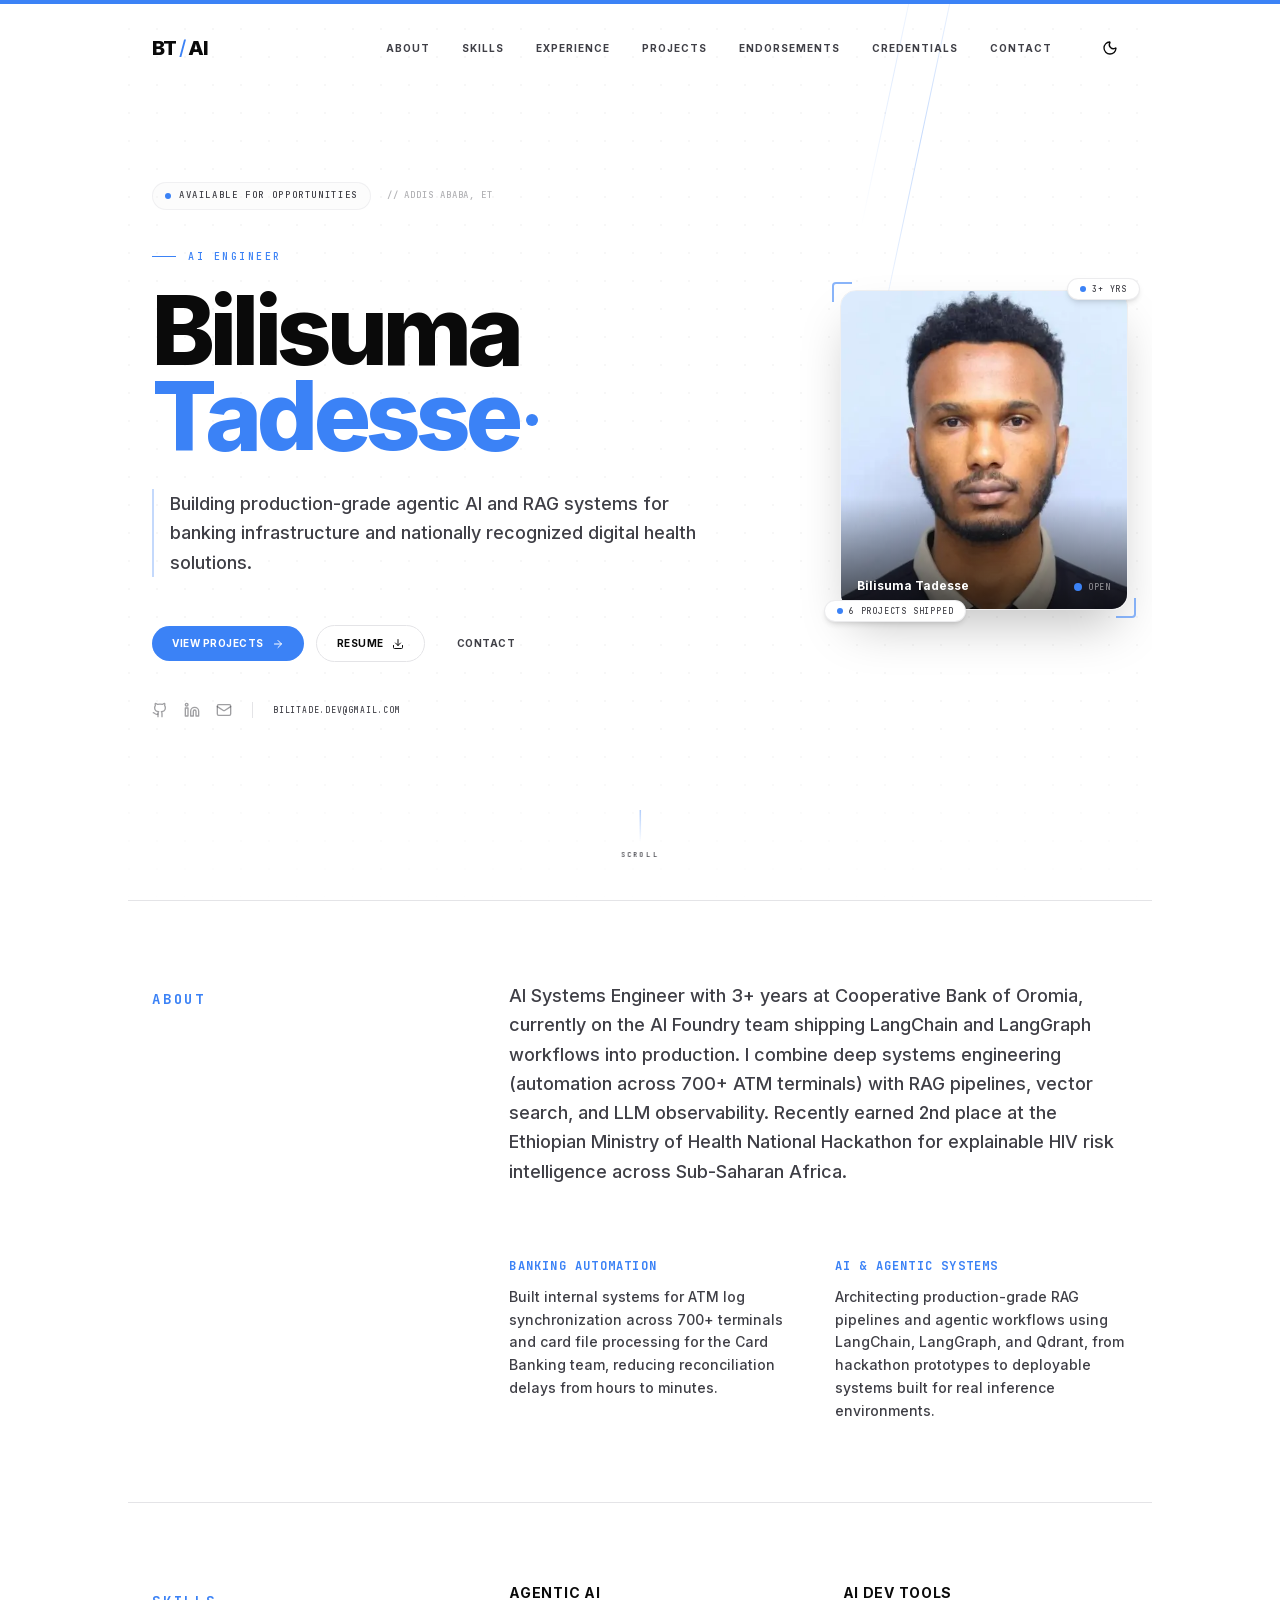
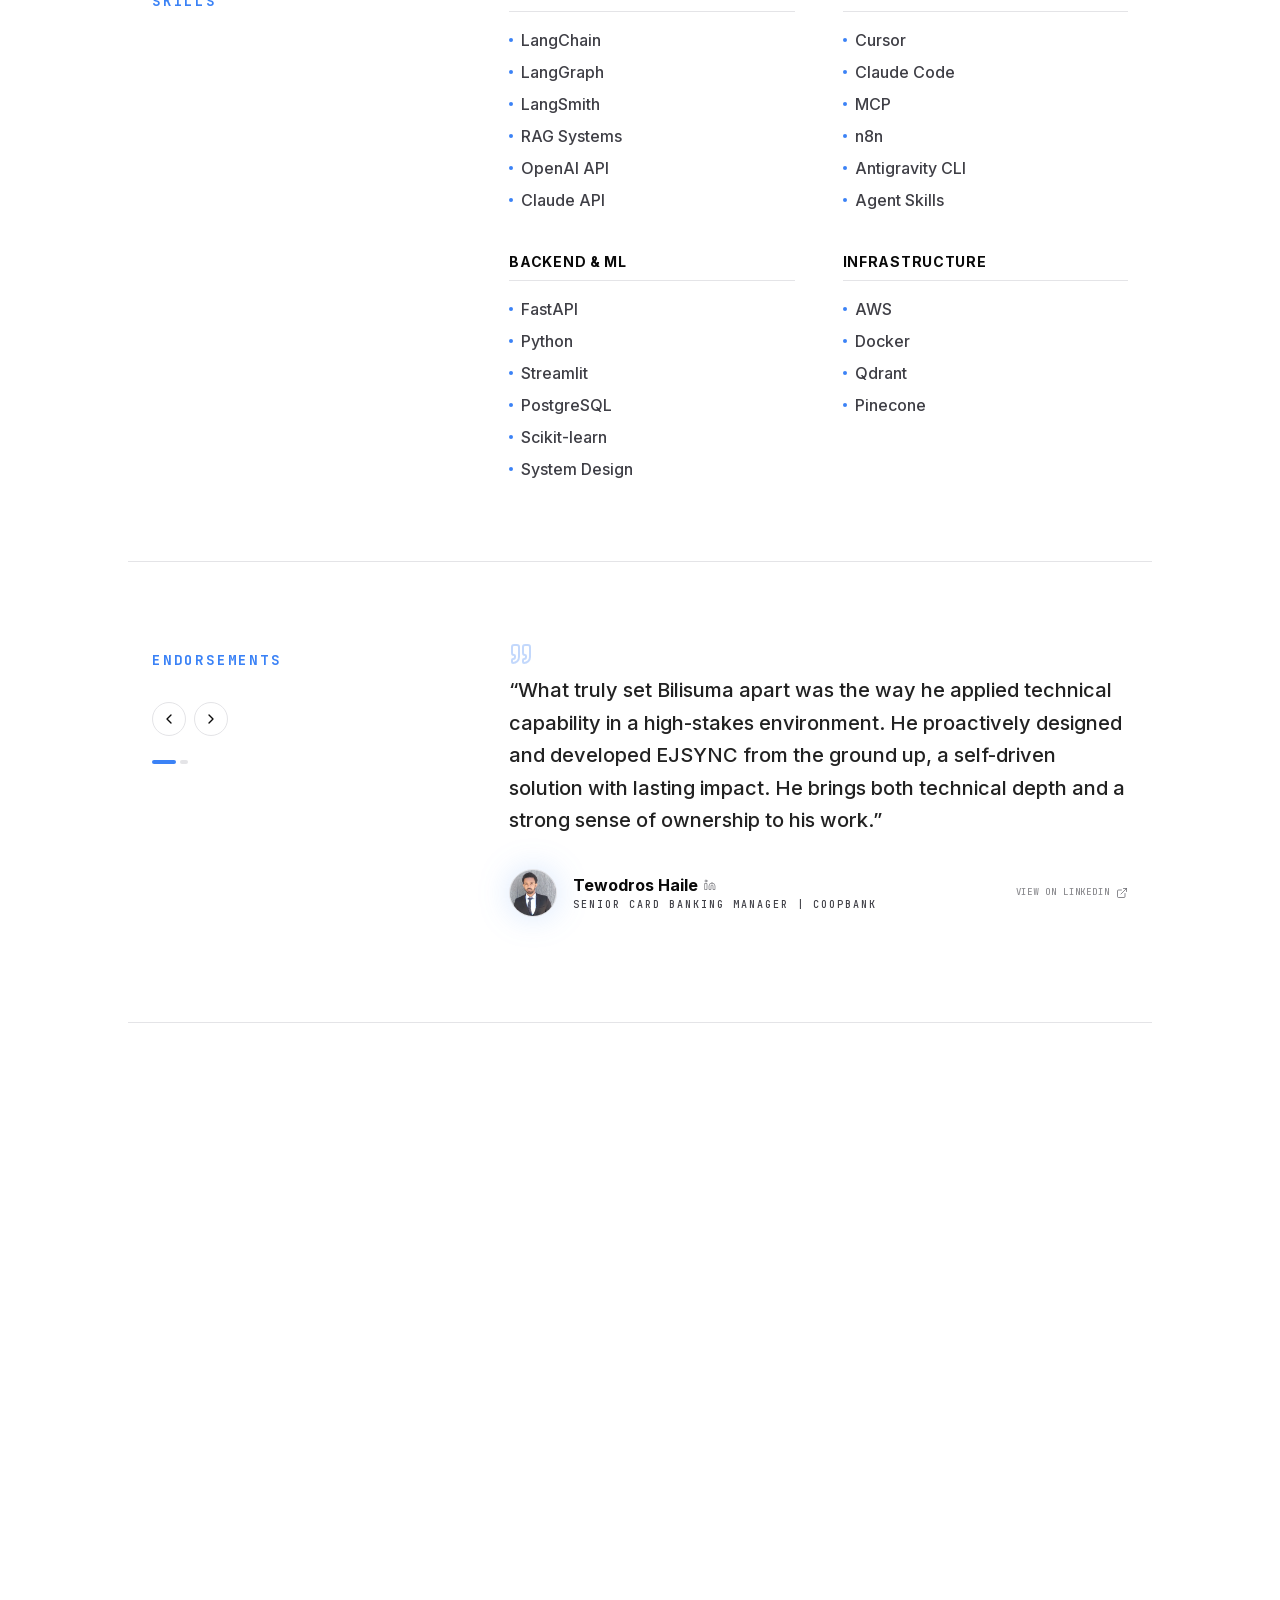
==== commit b46c45a0: "Updates" ====
--- a/index.html
+++ b/index.html
@@ -1 +1,2 @@
-<!DOCTYPE html><html lang="en" class="inter_4101a87d-module__4JTisW__variable jetbrains_mono_8cf58e64-module__UsprEa__variable playfair_display_ad84986d-module__7KVJsa__variable"><head><meta charSet="utf-8"/><meta name="viewport" content="width=device-width, initial-scale=1, viewport-fit=cover"/><link rel="preload" href="/_next/static/media/83afe278b6a6bb3c-s.p.0q-301v4kxxnr.woff2" as="font" crossorigin="" type="font/woff2"/><link rel="preload" as="image" href="/images/profiles/bilisuma.jpg" fetchPriority="high"/><link rel="stylesheet" href="/_next/static/chunks/16uv8vw~79uo6.css" data-precedence="next"/><link rel="preload" as="script" fetchPriority="low" href="/_next/static/chunks/17zaaje_5zt32.js"/><script src="/_next/static/chunks/04fz9-rpftglp.js" async=""></script><script src="/_next/static/chunks/0m_p1bxtorv5i.js" async=""></script><script src="/_next/static/chunks/turbopack-0g43evv2_qihi.js" async=""></script><script src="/_next/static/chunks/09g.l.~qhd.2x.js" async=""></script><script src="/_next/static/chunks/0d3tkj33oycf2.js" async=""></script><script src="/_next/static/chunks/0z6.ma96az1pw.js" async=""></script><script src="/_next/static/chunks/0brbpa2.18hpi.js" async=""></script><script src="/_next/static/chunks/0pycp1qgoovya.js" async=""></script><link rel="preload" href="https://www.googletagmanager.com/gtag/js?id=G-R1KP06FL04" as="script"/><meta name="next-size-adjust" content=""/><meta name="theme-color" content="#ffffff" media="(prefers-color-scheme: light)"/><meta name="theme-color" content="#09090b" media="(prefers-color-scheme: dark)"/><title>Bilisuma Tadesse | AI Engineer</title><meta name="description" content="Bilisuma Tadesse is an AI Engineer in Addis Ababa, Ethiopia. Portfolio showcasing production RAG systems, agentic AI with LangChain and LangGraph, LLM applications, and banking automation at Cooperative Bank of Oromia."/><meta name="application-name" content="Bilisuma Tadesse Portfolio"/><link rel="author" href="https://bilitade.github.io"/><meta name="author" content="Bilisuma Tadesse"/><link rel="manifest" href="/manifest.webmanifest"/><meta name="keywords" content="Bilisuma Tadesse,Bilisuma Tadesse Firew,Bilitade,AI Engineer,AI Engineer Ethiopia,Agentic AI Engineer,LLM Engineer,AI Developer,RAG Engineer,Machine Learning Engineer,LangChain developer,LangGraph developer,FastAPI developer,agentic AI,RAG systems,vector search,LLM applications,Cooperative Bank of Oromia,Addis Ababa,Ethiopia software engineer,AI portfolio"/><meta name="creator" content="Bilisuma Tadesse"/><meta name="publisher" content="Bilisuma Tadesse"/><meta name="robots" content="index, follow"/><meta name="googlebot" content="index, follow, max-video-preview:-1, max-image-preview:large, max-snippet:-1"/><meta name="category" content="technology"/><link rel="canonical" href="https://bilitade.github.io/"/><meta property="og:title" content="Bilisuma Tadesse | AI Engineer"/><meta property="og:description" content="Bilisuma Tadesse is an AI Engineer in Addis Ababa, Ethiopia. Portfolio showcasing production RAG systems, agentic AI with LangChain and LangGraph, LLM applications, and banking automation at Cooperative Bank of Oromia."/><meta property="og:url" content="https://bilitade.github.io/"/><meta name="twitter:card" content="summary_large_image"/><meta name="twitter:title" content="Bilisuma Tadesse | AI Engineer"/><meta name="twitter:description" content="Building production-grade agentic AI and RAG systems for banking infrastructure and nationally recognized digital health solutions."/><meta name="twitter:image" content="https://bilitade.github.io/images/og/card.png"/><link rel="icon" href="/favicon.svg"/><link rel="apple-touch-icon" href="/images/profiles/bilisuma.jpg"/><script src="/_next/static/chunks/03~yq9q893hmn.js" noModule=""></script></head><body class="inter_4101a87d-module__4JTisW__className relative min-h-screen font-sans font-medium selection:bg-brand-accent/30 selection:text-white"><div hidden=""><!--$--><!--/$--></div><script type="application/ld+json">{"@context":"https://schema.org","@type":"Person","name":"Bilisuma Tadesse","alternateName":["Bilisuma Tadesse Firew","Bilitade"],"jobTitle":"AI Engineer","description":"AI Systems Engineer with 3+ years at Cooperative Bank of Oromia, currently on the AI Foundry team shipping LangChain and LangGraph workflows into production. I combine deep systems engineering (automation across 700+ ATM terminals) with RAG pipelines, vector search, and LLM observability. Recently earned 2nd place at the Ethiopian Ministry of Health National Hackathon for explainable HIV risk intelligence across Sub-Saharan Africa.","url":"https://bilitade.github.io","email":"bilitade.dev@gmail.com","image":"https://bilitade.github.io/images/profiles/bilisuma.jpg","address":{"@type":"PostalAddress","addressLocality":"Addis Ababa","addressCountry":"ET"},"worksFor":{"@type":"Organization","name":"Cooperative Bank of Oromia"},"alumniOf":{"@type":"CollegeOrUniversity","name":"Adama Science and Technology University"},"knowsAbout":["LangChain","LangGraph","LangSmith","RAG Systems","OpenAI API","Claude API","Cursor","Claude Code","MCP","n8n","Antigravity CLI","Agent Skills","FastAPI","Python","Streamlit","PostgreSQL","Scikit-learn","System Design","AWS","Docker","Qdrant","Pinecone"],"sameAs":["https://github.com/bilitade","https://www.linkedin.com/in/bilitade/"]}</script><script type="application/ld+json">{"@context":"https://schema.org","@type":"WebSite","name":"Bilisuma Tadesse | AI Engineer Portfolio","alternateName":"Bilisuma Tadesse Portfolio","description":"Bilisuma Tadesse is an AI Engineer in Addis Ababa, Ethiopia. Portfolio showcasing production RAG systems, agentic AI with LangChain and LangGraph, LLM applications, and banking automation at Cooperative Bank of Oromia.","url":"https://bilitade.github.io","inLanguage":"en","author":{"@type":"Person","name":"Bilisuma Tadesse","url":"https://bilitade.github.io"}}</script><script type="application/ld+json">{"@context":"https://schema.org","@type":"ProfilePage","name":"Bilisuma Tadesse, AI Engineer","description":"Bilisuma Tadesse is an AI Engineer in Addis Ababa, Ethiopia. Portfolio showcasing production RAG systems, agentic AI with LangChain and LangGraph, LLM applications, and banking automation at Cooperative Bank of Oromia.","url":"https://bilitade.github.io","dateModified":"2026-06-18","mainEntity":{"@type":"Person","name":"Bilisuma Tadesse","jobTitle":"AI Engineer","url":"https://bilitade.github.io"}}</script><script type="application/ld+json">{"@context":"https://schema.org","@type":"ProfessionalService","name":"Bilisuma Tadesse | AI Engineer","description":"Building production-grade agentic AI and RAG systems for banking infrastructure and nationally recognized digital health solutions.","url":"https://bilitade.github.io","areaServed":{"@type":"Country","name":"Ethiopia"},"knowsAbout":["LangChain","LangGraph","LangSmith","RAG Systems","OpenAI API","Claude API","Cursor","Claude Code","MCP","n8n","Antigravity CLI","Agent Skills","FastAPI","Python","Streamlit","PostgreSQL","Scikit-learn","System Design","AWS","Docker","Qdrant","Pinecone"]}</script><script>((a,b,c,d,e,f,g,h)=>{let i=document.documentElement,j=["light","dark"];function k(b){var c;(Array.isArray(a)?a:[a]).forEach(a=>{let c="class"===a,d=c&&f?e.map(a=>f[a]||a):e;c?(i.classList.remove(...d),i.classList.add(f&&f[b]?f[b]:b)):i.setAttribute(a,b)}),c=b,h&&j.includes(c)&&(i.style.colorScheme=c)}if(d)k(d);else try{let a=localStorage.getItem(b)||c,d=g&&"system"===a?window.matchMedia("(prefers-color-scheme: dark)").matches?"dark":"light":a;k(d)}catch(a){}})("class","portfolio-theme","system",null,["light","dark"],null,true,true)</script><div class="scroll-progress fixed top-0 left-0 right-0 z-[60] h-1 origin-left bg-brand-accent" aria-hidden="true"></div><header class="fixed top-0 left-0 right-0 z-50 transition-all duration-300 bg-transparent py-8"><nav class="mx-auto flex max-w-4xl items-center justify-between px-6"><div class="flex items-center gap-6"><a href="#" class="group whitespace-nowrap text-xl font-extrabold uppercase tracking-tighter">BT<!-- --> <span class="inline-block font-light text-brand-accent transition-transform group-hover:rotate-12">/</span> <!-- -->AI</a></div><div class="flex items-center gap-6 md:gap-10"><div class="hidden items-center gap-6 xl:gap-8 lg:flex"><a href="#about" class="text-[10px] font-bold uppercase tracking-widest text-muted-foreground transition-colors hover:text-foreground">About</a><a href="#skills" class="text-[10px] font-bold uppercase tracking-widest text-muted-foreground transition-colors hover:text-foreground">Skills</a><a href="#experience" class="text-[10px] font-bold uppercase tracking-widest text-muted-foreground transition-colors hover:text-foreground">Experience</a><a href="#projects" class="text-[10px] font-bold uppercase tracking-widest text-muted-foreground transition-colors hover:text-foreground">Projects</a><a href="#testimonials" class="text-[10px] font-bold uppercase tracking-widest text-muted-foreground transition-colors hover:text-foreground">Endorsements</a><a href="#certifications" class="text-[10px] font-bold uppercase tracking-widest text-muted-foreground transition-colors hover:text-foreground">Credentials</a><a href="#contact" class="text-[10px] font-bold uppercase tracking-widest text-muted-foreground transition-colors hover:text-foreground">Contact</a></div><div class="flex items-center gap-2"><button class="inline-flex items-center justify-center rounded-md py-2 text-sm font-medium transition-colors focus-visible:outline-none focus-visible:ring-1 focus-visible:ring-ring disabled:pointer-events-none disabled:opacity-50 hover:bg-accent hover:text-accent-foreground w-9 px-0" aria-hidden="true" tabindex="-1"><svg xmlns="http://www.w3.org/2000/svg" width="24" height="24" viewBox="0 0 24 24" fill="none" stroke="currentColor" stroke-width="2" stroke-linecap="round" stroke-linejoin="round" class="lucide lucide-moon h-4 w-4 opacity-0" aria-hidden="true"><path d="M20.985 12.486a9 9 0 1 1-9.473-9.472c.405-.022.617.46.402.803a6 6 0 0 0 8.268 8.268c.344-.215.825-.004.803.401"></path></svg></button><button class="inline-flex items-center justify-center rounded-md text-sm font-medium transition-colors focus-visible:outline-none focus-visible:ring-1 focus-visible:ring-ring disabled:pointer-events-none disabled:opacity-50 hover:bg-accent hover:text-accent-foreground p-2 lg:hidden" aria-label="Open menu"><svg xmlns="http://www.w3.org/2000/svg" width="24" height="24" viewBox="0 0 24 24" fill="none" stroke="currentColor" stroke-width="2" stroke-linecap="round" stroke-linejoin="round" class="lucide lucide-menu h-5 w-5" aria-hidden="true"><path d="M4 5h16"></path><path d="M4 12h16"></path><path d="M4 19h16"></path></svg></button></div></div></nav><div class="overflow-hidden border-t border-border bg-background transition-[max-height,opacity] duration-300 ease-out lg:hidden max-h-0 opacity-0 border-t-transparent" aria-hidden="true"><div class="flex flex-col gap-6 p-6"><a href="#about" class="text-[10px] font-bold uppercase tracking-widest text-muted-foreground transition-colors hover:text-foreground">About</a><a href="#skills" class="text-[10px] font-bold uppercase tracking-widest text-muted-foreground transition-colors hover:text-foreground">Skills</a><a href="#experience" class="text-[10px] font-bold uppercase tracking-widest text-muted-foreground transition-colors hover:text-foreground">Experience</a><a href="#projects" class="text-[10px] font-bold uppercase tracking-widest text-muted-foreground transition-colors hover:text-foreground">Projects</a><a href="#testimonials" class="text-[10px] font-bold uppercase tracking-widest text-muted-foreground transition-colors hover:text-foreground">Endorsements</a><a href="#certifications" class="text-[10px] font-bold uppercase tracking-widest text-muted-foreground transition-colors hover:text-foreground">Credentials</a><a href="#contact" class="text-[10px] font-bold uppercase tracking-widest text-muted-foreground transition-colors hover:text-foreground">Contact</a></div></div></header><main class="mx-auto max-w-4xl"><section class="py-20 px-6 max-w-4xl mx-auto min-h-screen flex flex-col justify-center relative overflow-hidden"><div class="absolute inset-0 -z-10 overflow-hidden pointer-events-none" aria-hidden="true"><svg class="absolute inset-0 w-full h-full opacity-[0.04]" xmlns="http://www.w3.org/2000/svg"><defs><pattern id="dot-grid" x="0" y="0" width="28" height="28" patternUnits="userSpaceOnUse"><circle cx="1" cy="1" r="1" fill="currentColor"></circle></pattern></defs><rect width="100%" height="100%" fill="url(#dot-grid)"></rect></svg><div class="absolute bottom-0 left-0 right-0 h-40 bg-gradient-to-t from-background to-transparent"></div><div class="absolute -top-20 right-[18%] w-px h-[50vh] bg-gradient-to-b from-transparent via-brand-accent/30 to-transparent" style="transform:rotate(12deg);transform-origin:top center"></div><div class="absolute -top-20 right-[22%] w-px h-[35vh] bg-gradient-to-b from-transparent via-brand-accent/15 to-transparent" style="transform:rotate(12deg);transform-origin:top center"></div></div><div class="grid md:grid-cols-[1fr_auto] gap-16 items-center"><div class="max-w-3xl order-2 md:order-1"><div class="hero-rise flex items-center gap-4 flex-wrap mb-10"><div class="flex items-center gap-2 text-[9px] font-mono uppercase tracking-[0.18em] text-muted-foreground border border-border/50 rounded-full px-3 py-1.5 bg-muted/30"><span class="inline-block w-1.5 h-1.5 rounded-full bg-brand-accent"></span>Available for opportunities</div><span class="text-[9px] font-mono text-muted-foreground/40 uppercase tracking-widest hidden sm:inline">// Addis Ababa, ET</span></div><div class="hero-rise hero-rise-delay-1 flex items-center gap-3 mb-6"><div class="w-6 h-px bg-brand-accent"></div><span class="text-brand-accent font-mono text-[10px] uppercase tracking-[0.25em]">AI Engineer</span></div><div class="mb-8 overflow-hidden"><span class="hero-rise block text-6xl md:text-8xl font-extrabold tracking-tighter leading-[0.88] hero-rise-delay-2">Bilisuma</span><span class="hero-rise block text-6xl md:text-8xl font-extrabold tracking-tighter leading-[0.88] text-brand-accent hero-rise-delay-3">Tadesse<span class="inline-block ml-2 mb-1 md:mb-2 h-2.5 w-2.5 md:h-3 md:w-3 rounded-full bg-brand-accent align-middle" aria-hidden="true"></span></span></div><p class="hero-rise hero-rise-delay-4 text-base md:text-lg text-muted-foreground leading-relaxed mb-12 max-w-xl font-normal border-l-2 border-brand-accent/30 pl-4">Building production-grade agentic AI and RAG systems for banking infrastructure and nationally recognized digital health solutions.</p><div class="hero-rise hero-rise-delay-5 flex flex-wrap items-center gap-3 mb-10"><a href="#projects" class="group inline-flex items-center gap-2 px-5 py-2.5 text-[10px] font-bold uppercase tracking-wider bg-brand-accent text-brand-accent-foreground rounded-full hover:bg-brand-accent/90 transition-colors">View Projects<svg xmlns="http://www.w3.org/2000/svg" width="24" height="24" viewBox="0 0 24 24" fill="none" stroke="currentColor" stroke-width="2" stroke-linecap="round" stroke-linejoin="round" class="lucide lucide-arrow-right h-3 w-3 group-hover:translate-x-0.5 transition-transform" aria-hidden="true"><path d="M5 12h14"></path><path d="m12 5 7 7-7 7"></path></svg></a><a href="/pdf/bilitade_resume_june_2026.pdf" download="bilitade_resume_june_2026.pdf" class="group inline-flex items-center gap-2 px-5 py-2.5 text-[10px] font-bold uppercase tracking-wider border border-border rounded-full hover:bg-muted transition-colors">Resume<svg xmlns="http://www.w3.org/2000/svg" width="24" height="24" viewBox="0 0 24 24" fill="none" stroke="currentColor" stroke-width="2" stroke-linecap="round" stroke-linejoin="round" class="lucide lucide-download h-3 w-3 group-hover:translate-y-0.5 transition-transform" aria-hidden="true"><path d="M12 15V3"></path><path d="M21 15v4a2 2 0 0 1-2 2H5a2 2 0 0 1-2-2v-4"></path><path d="m7 10 5 5 5-5"></path></svg></a><a href="#contact" class="inline-flex items-center gap-2 px-5 py-2.5 text-[10px] font-bold uppercase tracking-wider text-muted-foreground hover:text-foreground transition-colors">Contact</a></div><div class="hero-rise hero-rise-delay-6 flex items-center gap-4"><a href="https://github.com/bilitade" target="_blank" rel="noopener noreferrer" class="text-muted-foreground/50 hover:text-foreground transition-colors" aria-label="GitHub"><svg xmlns="http://www.w3.org/2000/svg" width="24" height="24" viewBox="0 0 24 24" fill="none" stroke="currentColor" stroke-width="2" stroke-linecap="round" stroke-linejoin="round" class="lucide lucide-github w-4 h-4" aria-hidden="true"><path d="M15 22v-4a4.8 4.8 0 0 0-1-3.5c3 0 6-2 6-5.5.08-1.25-.27-2.48-1-3.5.28-1.15.28-2.35 0-3.5 0 0-1 0-3 1.5-2.64-.5-5.36-.5-8 0C6 2 5 2 5 2c-.3 1.15-.3 2.35 0 3.5A5.403 5.403 0 0 0 4 9c0 3.5 3 5.5 6 5.5-.39.49-.68 1.05-.85 1.65-.17.6-.22 1.23-.15 1.85v4"></path><path d="M9 18c-4.51 2-5-2-7-2"></path></svg></a><a href="https://www.linkedin.com/in/bilitade/" target="_blank" rel="noopener noreferrer" class="text-muted-foreground/50 hover:text-foreground transition-colors" aria-label="LinkedIn"><svg xmlns="http://www.w3.org/2000/svg" width="24" height="24" viewBox="0 0 24 24" fill="none" stroke="currentColor" stroke-width="2" stroke-linecap="round" stroke-linejoin="round" class="lucide lucide-linkedin w-4 h-4" aria-hidden="true"><path d="M16 8a6 6 0 0 1 6 6v7h-4v-7a2 2 0 0 0-2-2 2 2 0 0 0-2 2v7h-4v-7a6 6 0 0 1 6-6z"></path><rect width="4" height="12" x="2" y="9"></rect><circle cx="4" cy="4" r="2"></circle></svg></a><a href="mailto:bilitade.dev@gmail.com" class="text-muted-foreground/50 hover:text-foreground transition-colors" aria-label="Email"><svg xmlns="http://www.w3.org/2000/svg" width="24" height="24" viewBox="0 0 24 24" fill="none" stroke="currentColor" stroke-width="2" stroke-linecap="round" stroke-linejoin="round" class="lucide lucide-mail w-4 h-4" aria-hidden="true"><path d="m22 7-8.991 5.727a2 2 0 0 1-2.009 0L2 7"></path><rect x="2" y="4" width="20" height="16" rx="2"></rect></svg></a><div class="w-px h-4 bg-border mx-1"></div><span class="text-[8px] font-mono text-muted-foreground uppercase tracking-widest">bilitade.dev@gmail.com</span></div></div><div class="hero-rise hero-rise-delay-2 order-1 md:order-2 flex justify-center md:justify-end pt-8 md:pt-0"><div class="relative group cursor-default select-none"><div class="relative w-64 h-72 md:w-72 md:h-80 rounded-2xl overflow-hidden border border-border/60 shadow-2xl"><img alt="Bilisuma Tadesse" fetchPriority="high" decoding="async" data-nimg="fill" class="object-cover object-top" style="position:absolute;height:100%;width:100%;left:0;top:0;right:0;bottom:0;color:transparent" src="/images/profiles/bilisuma.jpg"/><div class="absolute bottom-0 left-0 right-0 h-28 bg-gradient-to-t from-black/70 to-transparent"></div><div class="absolute bottom-0 left-0 right-0 p-4 flex items-end justify-between"><div><p class="text-xs font-bold text-white leading-tight">Bilisuma Tadesse</p></div><div class="flex items-center gap-1.5"><span class="inline-flex rounded-full h-2 w-2 bg-brand-accent"></span><span class="text-[8px] font-mono uppercase text-white/50 tracking-widest">Open</span></div></div></div><div class="absolute -top-2 -left-2 w-5 h-5 border-t-2 border-l-2 border-brand-accent/60 rounded-tl-sm"></div><div class="absolute -bottom-2 -right-2 w-5 h-5 border-b-2 border-r-2 border-brand-accent/60 rounded-br-sm"></div><div class="absolute -top-3 -right-3 bg-background border border-border/70 rounded-full px-3 py-1 flex items-center gap-1.5 shadow-md"><span class="inline-block w-1.5 h-1.5 rounded-full bg-brand-accent"></span><span class="text-[8px] font-mono uppercase tracking-widest text-muted-foreground">3+ yrs</span></div><div class="absolute -bottom-3 -left-4 bg-background border border-border/70 rounded-full px-3 py-1 flex items-center gap-1.5 shadow-md"><span class="inline-block w-1.5 h-1.5 rounded-full bg-brand-accent"></span><span class="text-[8px] font-mono uppercase tracking-widest text-muted-foreground">6 projects shipped</span></div></div></div></div><div class="hero-rise hero-rise-delay-7 absolute bottom-10 left-1/2 -translate-x-1/2 flex flex-col items-center gap-2"><div class="w-px h-8 bg-gradient-to-b from-brand-accent/60 to-transparent"></div><span class="text-[7px] font-mono uppercase tracking-[0.3em] text-muted-foreground">Scroll</span></div></section><section id="about" class="py-20 px-6 max-w-4xl mx-auto border-t border-border"><div class="grid items-start gap-12 md:grid-cols-[1fr_2fr]"><h2 class="section-heading mt-2">About</h2><div class="space-y-12"><p class="max-w-2xl whitespace-pre-line text-lg leading-relaxed text-muted-foreground">AI Systems Engineer with 3+ years at Cooperative Bank of Oromia, currently on the AI Foundry team shipping LangChain and LangGraph workflows into production. I combine deep systems engineering (automation across 700+ ATM terminals) with RAG pipelines, vector search, and LLM observability. Recently earned 2nd place at the Ethiopian Ministry of Health National Hackathon for explainable HIV risk intelligence across Sub-Saharan Africa.</p><div class="grid gap-8 pt-6 sm:grid-cols-2"><div class="space-y-3"><h3 class="font-mono text-xs uppercase tracking-widest text-brand-accent">Banking Automation</h3><p class="text-sm leading-relaxed text-muted-foreground">Built internal systems for ATM log synchronization across 700+ terminals and card file processing for the Card Banking team, reducing reconciliation delays from hours to minutes.</p></div><div class="space-y-3"><h3 class="font-mono text-xs uppercase tracking-widest text-brand-accent">AI &amp; Agentic Systems</h3><p class="text-sm leading-relaxed text-muted-foreground">Architecting production-grade RAG pipelines and agentic workflows using LangChain, LangGraph, and Qdrant, from hackathon prototypes to deployable systems built for real inference environments.</p></div></div></div></div></section><section id="skills" class="py-20 px-6 max-w-4xl mx-auto border-t border-border"><div class="grid items-start gap-12 md:grid-cols-[1fr_2fr]"><h2 class="section-heading mt-2">Skills</h2><div class="grid gap-x-12 gap-y-10 sm:grid-cols-2"><div><h3 class="mb-4 border-b border-border pb-2 text-sm font-bold uppercase tracking-wider">Agentic AI</h3><ul class="space-y-2"><li class="flex items-center gap-2 text-muted-foreground"><span class="h-1 w-1 rounded-full bg-brand-accent"></span>LangChain</li><li class="flex items-center gap-2 text-muted-foreground"><span class="h-1 w-1 rounded-full bg-brand-accent"></span>LangGraph</li><li class="flex items-center gap-2 text-muted-foreground"><span class="h-1 w-1 rounded-full bg-brand-accent"></span>LangSmith</li><li class="flex items-center gap-2 text-muted-foreground"><span class="h-1 w-1 rounded-full bg-brand-accent"></span>RAG Systems</li><li class="flex items-center gap-2 text-muted-foreground"><span class="h-1 w-1 rounded-full bg-brand-accent"></span>OpenAI API</li><li class="flex items-center gap-2 text-muted-foreground"><span class="h-1 w-1 rounded-full bg-brand-accent"></span>Claude API</li></ul></div><div><h3 class="mb-4 border-b border-border pb-2 text-sm font-bold uppercase tracking-wider">AI Dev Tools</h3><ul class="space-y-2"><li class="flex items-center gap-2 text-muted-foreground"><span class="h-1 w-1 rounded-full bg-brand-accent"></span>Cursor</li><li class="flex items-center gap-2 text-muted-foreground"><span class="h-1 w-1 rounded-full bg-brand-accent"></span>Claude Code</li><li class="flex items-center gap-2 text-muted-foreground"><span class="h-1 w-1 rounded-full bg-brand-accent"></span>MCP</li><li class="flex items-center gap-2 text-muted-foreground"><span class="h-1 w-1 rounded-full bg-brand-accent"></span>n8n</li><li class="flex items-center gap-2 text-muted-foreground"><span class="h-1 w-1 rounded-full bg-brand-accent"></span>Antigravity CLI</li><li class="flex items-center gap-2 text-muted-foreground"><span class="h-1 w-1 rounded-full bg-brand-accent"></span>Agent Skills</li></ul></div><div><h3 class="mb-4 border-b border-border pb-2 text-sm font-bold uppercase tracking-wider">Backend &amp; ML</h3><ul class="space-y-2"><li class="flex items-center gap-2 text-muted-foreground"><span class="h-1 w-1 rounded-full bg-brand-accent"></span>FastAPI</li><li class="flex items-center gap-2 text-muted-foreground"><span class="h-1 w-1 rounded-full bg-brand-accent"></span>Python</li><li class="flex items-center gap-2 text-muted-foreground"><span class="h-1 w-1 rounded-full bg-brand-accent"></span>Streamlit</li><li class="flex items-center gap-2 text-muted-foreground"><span class="h-1 w-1 rounded-full bg-brand-accent"></span>PostgreSQL</li><li class="flex items-center gap-2 text-muted-foreground"><span class="h-1 w-1 rounded-full bg-brand-accent"></span>Scikit-learn</li><li class="flex items-center gap-2 text-muted-foreground"><span class="h-1 w-1 rounded-full bg-brand-accent"></span>System Design</li></ul></div><div><h3 class="mb-4 border-b border-border pb-2 text-sm font-bold uppercase tracking-wider">Infrastructure</h3><ul class="space-y-2"><li class="flex items-center gap-2 text-muted-foreground"><span class="h-1 w-1 rounded-full bg-brand-accent"></span>AWS</li><li class="flex items-center gap-2 text-muted-foreground"><span class="h-1 w-1 rounded-full bg-brand-accent"></span>Docker</li><li class="flex items-center gap-2 text-muted-foreground"><span class="h-1 w-1 rounded-full bg-brand-accent"></span>Qdrant</li><li class="flex items-center gap-2 text-muted-foreground"><span class="h-1 w-1 rounded-full bg-brand-accent"></span>Pinecone</li></ul></div></div></div></section><section id="testimonials" class="py-20 px-6 max-w-4xl mx-auto overflow-hidden border-t border-border"><div class="grid items-start gap-12 md:grid-cols-[1fr_2fr]"><div class="space-y-6"><h2 class="section-heading mt-2">Endorsements</h2><div class="flex items-center gap-2"><button type="button" class="rounded-full border border-border p-2 transition-colors hover:bg-muted" aria-label="Previous testimonial"><svg xmlns="http://www.w3.org/2000/svg" width="24" height="24" viewBox="0 0 24 24" fill="none" stroke="currentColor" stroke-width="2" stroke-linecap="round" stroke-linejoin="round" class="lucide lucide-chevron-left h-4 w-4" aria-hidden="true"><path d="m15 18-6-6 6-6"></path></svg></button><button type="button" class="rounded-full border border-border p-2 transition-colors hover:bg-muted" aria-label="Next testimonial"><svg xmlns="http://www.w3.org/2000/svg" width="24" height="24" viewBox="0 0 24 24" fill="none" stroke="currentColor" stroke-width="2" stroke-linecap="round" stroke-linejoin="round" class="lucide lucide-chevron-right h-4 w-4" aria-hidden="true"><path d="m9 18 6-6-6-6"></path></svg></button></div><div class="flex gap-1"><div class="h-1 rounded-full transition-all duration-300 w-6 bg-brand-accent"></div><div class="h-1 rounded-full transition-all duration-300 w-2 bg-border"></div></div></div><div class="relative min-h-[300px]"><div class="space-y-6" style="opacity:0;transform:translateX(20px)"><svg xmlns="http://www.w3.org/2000/svg" width="24" height="24" viewBox="0 0 24 24" fill="none" stroke="currentColor" stroke-width="2" stroke-linecap="round" stroke-linejoin="round" class="lucide lucide-quote mb-2 h-6 w-6 shrink-0 text-brand-accent opacity-30" aria-hidden="true"><path d="M16 3a2 2 0 0 0-2 2v6a2 2 0 0 0 2 2 1 1 0 0 1 1 1v1a2 2 0 0 1-2 2 1 1 0 0 0-1 1v2a1 1 0 0 0 1 1 6 6 0 0 0 6-6V5a2 2 0 0 0-2-2z"></path><path d="M5 3a2 2 0 0 0-2 2v6a2 2 0 0 0 2 2 1 1 0 0 1 1 1v1a2 2 0 0 1-2 2 1 1 0 0 0-1 1v2a1 1 0 0 0 1 1 6 6 0 0 0 6-6V5a2 2 0 0 0-2-2z"></path></svg><p class="text-lg font-medium leading-relaxed text-foreground/90 md:text-xl">“<!-- -->What truly set Bilisuma apart was the way he applied technical capability in a high-stakes environment. He proactively designed and developed EJSYNC from the ground up, a self-driven solution with lasting impact. He brings both technical depth and a strong sense of ownership to his work.<!-- -->”</p><div class="flex items-center justify-between pt-2"><div class="flex items-center gap-4"><div class="relative"><div class="absolute inset-0 rounded-full bg-brand-accent/20 blur-lg"></div><img alt="Tewodros Haile" loading="lazy" width="48" height="48" decoding="async" data-nimg="1" class="relative rounded-full border border-border object-cover" style="color:transparent" src="/images/endorsers/tewodros.jpeg"/></div><div><a href="https://www.linkedin.com/in/tewodros-haile-953949105/" target="_blank" rel="noopener noreferrer" class="flex items-center gap-1.5 font-bold text-foreground transition-colors hover:text-brand-accent">Tewodros Haile<svg xmlns="http://www.w3.org/2000/svg" width="24" height="24" viewBox="0 0 24 24" fill="none" stroke="currentColor" stroke-width="2" stroke-linecap="round" stroke-linejoin="round" class="lucide lucide-linkedin h-3 w-3 text-muted-foreground/50" aria-hidden="true"><path d="M16 8a6 6 0 0 1 6 6v7h-4v-7a2 2 0 0 0-2-2 2 2 0 0 0-2 2v7h-4v-7a6 6 0 0 1 6-6z"></path><rect width="4" height="12" x="2" y="9"></rect><circle cx="4" cy="4" r="2"></circle></svg></a><p class="font-mono text-[10px] uppercase tracking-[0.2em] text-muted-foreground">Senior Card Banking Manager | Coopbank</p></div></div><a href="https://www.linkedin.com/in/bilitade/details/recommendations/" target="_blank" rel="noopener noreferrer" class="group inline-flex items-center gap-1.5 font-mono text-[9px] uppercase tracking-widest text-muted-foreground/60 transition-colors hover:text-brand-accent">View on LinkedIn<svg xmlns="http://www.w3.org/2000/svg" width="24" height="24" viewBox="0 0 24 24" fill="none" stroke="currentColor" stroke-width="2" stroke-linecap="round" stroke-linejoin="round" class="lucide lucide-external-link h-3 w-3 transition-transform group-hover:translate-x-0.5" aria-hidden="true"><path d="M15 3h6v6"></path><path d="M10 14 21 3"></path><path d="M18 13v6a2 2 0 0 1-2 2H5a2 2 0 0 1-2-2V8a2 2 0 0 1 2-2h6"></path></svg></a></div></div></div></div></section><section id="experience" class="py-20 px-6 max-w-4xl mx-auto border-t border-border"><div class="grid items-start gap-12 md:grid-cols-[1fr_2fr]"><h2 class="section-heading mt-2">Experience</h2><div class="space-y-20"><div class="relative flex gap-6 md:gap-10"><div class="absolute bottom-4 left-[28px] top-[70px] hidden w-px bg-border sm:block"></div><div class="hidden shrink-0 pt-1 sm:block"><div class="relative z-10 flex h-14 w-14 items-center justify-center rounded-xl border border-border bg-background p-3 transition-all duration-500"><img alt="Cooperative Bank of Oromia" loading="lazy" width="40" height="40" decoding="async" data-nimg="1" class="max-h-full max-w-full object-contain" style="color:transparent" src="/images/company/coopbank.svg"/></div></div><div class="flex-1 space-y-12"><div class="mb-8"><h3 class="text-2xl font-bold tracking-tight text-foreground">Cooperative Bank of Oromia</h3></div><div class="space-y-16"><div class="relative"><div class="absolute -left-[56px] top-3 hidden h-2 w-2 rounded-full bg-brand-accent sm:block md:-left-[72px]"></div><div class="mb-3 flex flex-col justify-between gap-2 md:flex-row md:items-baseline"><div><h4 class="text-xl font-bold text-foreground/90">AI Systems Engineer</h4><p class="mt-0.5 font-mono text-xs text-muted-foreground">AI Foundry Team</p></div><span class="whitespace-nowrap font-mono text-xs text-muted-foreground/80">Sep 2025 – Present</span></div><p class="mb-6 max-w-2xl font-light leading-relaxed text-muted-foreground">Building experimental AI-powered products using FastAPI, LangChain, and OpenAI API with a focus on production-grade RAG workflows.</p><ul class="space-y-4"><li class="group/ach flex max-w-2xl items-start gap-4 text-xs leading-relaxed text-foreground/70"><span class="mt-1.5 h-1.5 w-1.5 shrink-0 rounded-full bg-brand-accent/30 transition-colors group-hover/ach:bg-brand-accent"></span>Shipped production-grade RAG workflows with Qdrant vector search for internal knowledge retrieval.</li><li class="group/ach flex max-w-2xl items-start gap-4 text-xs leading-relaxed text-foreground/70"><span class="mt-1.5 h-1.5 w-1.5 shrink-0 rounded-full bg-brand-accent/30 transition-colors group-hover/ach:bg-brand-accent"></span>Built full-stack AI prototypes with React frontends and FastAPI/LangChain backends.</li><li class="group/ach flex max-w-2xl items-start gap-4 text-xs leading-relaxed text-foreground/70"><span class="mt-1.5 h-1.5 w-1.5 shrink-0 rounded-full bg-brand-accent/30 transition-colors group-hover/ach:bg-brand-accent"></span>Owned integration, testing, and deployment for AI Foundry team initiatives.</li></ul></div><div class="relative"><div class="absolute -left-[56px] top-3 hidden h-2 w-2 rounded-full bg-brand-accent sm:block md:-left-[72px]"></div><div class="mb-3 flex flex-col justify-between gap-2 md:flex-row md:items-baseline"><div><h4 class="text-xl font-bold text-foreground/90">Software Engineer</h4><p class="mt-0.5 font-mono text-xs text-muted-foreground">Agile Dev Team</p></div><span class="whitespace-nowrap font-mono text-xs text-muted-foreground/80">Jan 2025 – Sep 2025</span></div><p class="mb-6 max-w-2xl font-light leading-relaxed text-muted-foreground">Developed digital banking prototypes and validated technical solutions on mobile and cloud platforms.</p><ul class="space-y-4"><li class="group/ach flex max-w-2xl items-start gap-4 text-xs leading-relaxed text-foreground/70"><span class="mt-1.5 h-1.5 w-1.5 shrink-0 rounded-full bg-brand-accent/30 transition-colors group-hover/ach:bg-brand-accent"></span>Developed digital banking prototypes on Temenos Quantum platform.</li><li class="group/ach flex max-w-2xl items-start gap-4 text-xs leading-relaxed text-foreground/70"><span class="mt-1.5 h-1.5 w-1.5 shrink-0 rounded-full bg-brand-accent/30 transition-colors group-hover/ach:bg-brand-accent"></span>Built Tencent Cloud Super App as a Service (TCSAS) Miniapp prototypes.</li><li class="group/ach flex max-w-2xl items-start gap-4 text-xs leading-relaxed text-foreground/70"><span class="mt-1.5 h-1.5 w-1.5 shrink-0 rounded-full bg-brand-accent/30 transition-colors group-hover/ach:bg-brand-accent"></span>Collaborated with vendor teams on technical validation and solution delivery.</li></ul></div><div class="relative"><div class="absolute -left-[56px] top-3 hidden h-2 w-2 rounded-full bg-brand-accent sm:block md:-left-[72px]"></div><div class="mb-3 flex flex-col justify-between gap-2 md:flex-row md:items-baseline"><div><h4 class="text-xl font-bold text-foreground/90">Associate Card Banking Officer</h4><p class="mt-0.5 font-mono text-xs text-muted-foreground">Payment Switch Project Team</p></div><span class="whitespace-nowrap font-mono text-xs text-muted-foreground/80">Nov 2023 – Jan 2025</span></div><p class="mb-6 max-w-2xl font-light leading-relaxed text-muted-foreground">Automated critical document processing and ATM log collection for 700+ terminals.</p><ul class="space-y-4"><li class="group/ach flex max-w-2xl items-start gap-4 text-xs leading-relaxed text-foreground/70"><span class="mt-1.5 h-1.5 w-1.5 shrink-0 rounded-full bg-brand-accent/30 transition-colors group-hover/ach:bg-brand-accent"></span>Supported implementation of Bank Switch, POS network, Mastercard, and Visa integration.</li><li class="group/ach flex max-w-2xl items-start gap-4 text-xs leading-relaxed text-foreground/70"><span class="mt-1.5 h-1.5 w-1.5 shrink-0 rounded-full bg-brand-accent/30 transition-colors group-hover/ach:bg-brand-accent"></span>Developed internal automation tools: EJSYNC (ATM log collection) and Consolidator App (card file processor).</li><li class="group/ach flex max-w-2xl items-start gap-4 text-xs leading-relaxed text-foreground/70"><span class="mt-1.5 h-1.5 w-1.5 shrink-0 rounded-full bg-brand-accent/30 transition-colors group-hover/ach:bg-brand-accent"></span>Achieved near-real-time EJ availability and cut issue identification from 6–8 hours to minutes.</li></ul></div><div class="relative"><div class="absolute -left-[56px] top-3 hidden h-2 w-2 rounded-full bg-brand-accent sm:block md:-left-[72px]"></div><div class="mb-3 flex flex-col justify-between gap-2 md:flex-row md:items-baseline"><div><h4 class="text-xl font-bold text-foreground/90">Graduate Trainee (Information System)</h4></div><span class="whitespace-nowrap font-mono text-xs text-muted-foreground/80">Oct 2022 – Nov 2023</span></div><p class="mb-6 max-w-2xl font-light leading-relaxed text-muted-foreground">Rotational program covering branch operations, back-office support, and infrastructure technical assistance.</p><ul class="space-y-4"><li class="group/ach flex max-w-2xl items-start gap-4 text-xs leading-relaxed text-foreground/70"><span class="mt-1.5 h-1.5 w-1.5 shrink-0 rounded-full bg-brand-accent/30 transition-colors group-hover/ach:bg-brand-accent"></span>Rotational program covering branch operations, back-office support, and IT assistance.</li><li class="group/ach flex max-w-2xl items-start gap-4 text-xs leading-relaxed text-foreground/70"><span class="mt-1.5 h-1.5 w-1.5 shrink-0 rounded-full bg-brand-accent/30 transition-colors group-hover/ach:bg-brand-accent"></span>Gained hands-on experience in customer service and technical support.</li><li class="group/ach flex max-w-2xl items-start gap-4 text-xs leading-relaxed text-foreground/70"><span class="mt-1.5 h-1.5 w-1.5 shrink-0 rounded-full bg-brand-accent/30 transition-colors group-hover/ach:bg-brand-accent"></span>Participated in customer campaigns and Resource Mobilization initiatives.</li></ul></div></div></div></div></div></div></section><section id="projects" class="py-20 px-6 max-w-4xl mx-auto border-t border-border"><div class="grid md:grid-cols-[1fr_2fr] gap-12 items-start mb-24"><h2 class="section-heading mt-2">Projects</h2><div><p class="text-3xl md:text-5xl font-bold tracking-tighter mb-6">Selected <span class="human-accent text-brand-accent">Projects</span>.</p><p class="text-lg text-muted-foreground leading-relaxed max-w-xl">Systems built for banking operations, AI workflows, and digital health impact.</p></div></div><div class="space-y-32"><div class="group relative" style="opacity:0;transform:translateY(30px)"><div class="flex flex-col md:flex-row md:items-start justify-between gap-6 mb-10"><div class="space-y-2 max-w-2xl"><div class="flex items-center gap-3 text-[9px] font-mono text-muted-foreground uppercase tracking-[0.2em]"><span>0<!-- -->1</span><span class="w-4 h-px bg-border"></span><span>2nd Place · National Digital Health Hackathon · May 2026</span></div><h3 class="text-4xl md:text-6xl font-bold tracking-tighter leading-tight">AHD Risk Intelligence</h3><div class="inline-flex items-center gap-1.5 rounded-full border border-brand-accent/30 bg-brand-accent/10 px-3 py-1 text-[9px] font-mono uppercase tracking-widest text-brand-accent"><svg xmlns="http://www.w3.org/2000/svg" width="24" height="24" viewBox="0 0 24 24" fill="none" stroke="currentColor" stroke-width="2" stroke-linecap="round" stroke-linejoin="round" class="lucide lucide-trophy h-2.5 w-2.5" aria-hidden="true"><path d="M10 14.66v1.626a2 2 0 0 1-.976 1.696A5 5 0 0 0 7 21.978"></path><path d="M14 14.66v1.626a2 2 0 0 0 .976 1.696A5 5 0 0 1 17 21.978"></path><path d="M18 9h1.5a1 1 0 0 0 0-5H18"></path><path d="M4 22h16"></path><path d="M6 9a6 6 0 0 0 12 0V3a1 1 0 0 0-1-1H7a1 1 0 0 0-1 1z"></path><path d="M6 9H4.5a1 1 0 0 1 0-5H6"></path></svg>2nd Place<!-- --> · <!-- -->Ethiopian Ministry of Health<!-- --> <!-- -->2026</div></div></div><div class="grid lg:grid-cols-[2fr_1fr] gap-12 mb-12"><p class="text-lg text-muted-foreground leading-relaxed font-light">Clinical decision-support platform that helps clinicians detect and respond to Advanced HIV Disease (AHD) across Sub-Saharan Africa. Built in 48 hours and recognized nationally among many competing teams.</p><div class="space-y-8 lg:border-l lg:border-border lg:pl-12"><div class="space-y-4"><p class="text-[9px] font-mono uppercase text-muted-foreground tracking-widest">Stack</p><div class="flex flex-wrap gap-1.5"><span class="text-[9px] font-mono uppercase tracking-wider text-muted-foreground/70 border border-border/50 px-2.5 py-1 rounded bg-muted/5">Python</span><span class="text-[9px] font-mono uppercase tracking-wider text-muted-foreground/70 border border-border/50 px-2.5 py-1 rounded bg-muted/5">Scikit-learn</span><span class="text-[9px] font-mono uppercase tracking-wider text-muted-foreground/70 border border-border/50 px-2.5 py-1 rounded bg-muted/5">LightGBM</span><span class="text-[9px] font-mono uppercase tracking-wider text-muted-foreground/70 border border-border/50 px-2.5 py-1 rounded bg-muted/5">Streamlit</span><span class="text-[9px] font-mono uppercase tracking-wider text-muted-foreground/70 border border-border/50 px-2.5 py-1 rounded bg-muted/5">Plotly</span><span class="text-[9px] font-mono uppercase tracking-wider text-muted-foreground/70 border border-border/50 px-2.5 py-1 rounded bg-muted/5">Pandas</span><span class="text-[9px] font-mono uppercase tracking-wider text-muted-foreground/70 border border-border/50 px-2.5 py-1 rounded bg-muted/5">OpenAI API</span><span class="text-[9px] font-mono uppercase tracking-wider text-muted-foreground/70 border border-border/50 px-2.5 py-1 rounded bg-muted/5">Azure VM</span></div></div><div class="space-y-4"><p class="text-[9px] font-mono uppercase text-muted-foreground tracking-widest">Team</p><div class="grid gap-3"><div class="flex flex-col"><span class="text-xs font-bold">Amanuel Shawul Worku</span><span class="text-[8px] font-mono uppercase text-muted-foreground/50">Team Lead / Data Scientist</span></div><div class="flex flex-col"><span class="text-xs font-bold">Fentahun Bikale Kebede</span><span class="text-[8px] font-mono uppercase text-muted-foreground/50">Health Expert / M&amp;E Specialist</span></div><div class="flex flex-col"><span class="text-xs font-bold">Bilisuma Tadesse Firew</span><span class="text-[8px] font-mono uppercase text-muted-foreground/50">AI Systems Engineer</span></div></div></div></div></div><div class="grid md:grid-cols-2 gap-8 mb-12 p-6 rounded-2xl border border-border/50 bg-muted/5"><div class="space-y-3"><p class="text-[9px] font-mono uppercase text-muted-foreground tracking-widest">Challenge</p><p class="text-sm text-muted-foreground leading-relaxed">Clinicians across Sub-Saharan Africa face limited resources to identify patients at risk of Advanced HIV Disease early. CD4 testing is costly and often unavailable at the point of care, leaving high-risk patients undetected until it&#x27;s too late.</p></div><div class="space-y-3"><p class="text-[9px] font-mono uppercase text-brand-accent tracking-widest">Solution</p><p class="text-sm text-foreground/80 leading-relaxed">Built an end-to-end risk intelligence dashboard using PHIA cohort data from 11 Sub-Saharan countries. Implemented LOCO cross-validation with Logistic Regression, Random Forest, and LightGBM models, achieving up to 0.82 ROC-AUC. Delivered explainable predictions with feature drivers, population-scale impact estimates, and AI-generated clinical summaries for frontline decision-making. Deployed the Streamlit app on an Azure cloud VM for live demo and clinician access.</p></div></div><div class="mb-12"><p class="text-[9px] font-mono uppercase text-muted-foreground tracking-widest mb-4">Key Outcomes</p><ul class="grid sm:grid-cols-2 gap-3"><li class="text-sm flex gap-3 text-foreground/80 p-3 rounded-lg border border-border/30 bg-muted/5"><svg xmlns="http://www.w3.org/2000/svg" width="24" height="24" viewBox="0 0 24 24" fill="none" stroke="currentColor" stroke-width="2" stroke-linecap="round" stroke-linejoin="round" class="lucide lucide-zap w-4 h-4 text-brand-accent/60 shrink-0 mt-0.5" aria-hidden="true"><path d="M4 14a1 1 0 0 1-.78-1.63l9.9-10.2a.5.5 0 0 1 .86.46l-1.92 6.02A1 1 0 0 0 13 10h7a1 1 0 0 1 .78 1.63l-9.9 10.2a.5.5 0 0 1-.86-.46l1.92-6.02A1 1 0 0 0 11 14z"></path></svg>2nd place nationally at the 2026 Ministry of Health Hackathon</li><li class="text-sm flex gap-3 text-foreground/80 p-3 rounded-lg border border-border/30 bg-muted/5"><svg xmlns="http://www.w3.org/2000/svg" width="24" height="24" viewBox="0 0 24 24" fill="none" stroke="currentColor" stroke-width="2" stroke-linecap="round" stroke-linejoin="round" class="lucide lucide-zap w-4 h-4 text-brand-accent/60 shrink-0 mt-0.5" aria-hidden="true"><path d="M4 14a1 1 0 0 1-.78-1.63l9.9-10.2a.5.5 0 0 1 .86.46l-1.92 6.02A1 1 0 0 0 13 10h7a1 1 0 0 1 .78 1.63l-9.9 10.2a.5.5 0 0 1-.86-.46l1.92-6.02A1 1 0 0 0 11 14z"></path></svg>0.82 ROC-AUC on Ethiopia with LOCO-validated models across 11 countries</li><li class="text-sm flex gap-3 text-foreground/80 p-3 rounded-lg border border-border/30 bg-muted/5"><svg xmlns="http://www.w3.org/2000/svg" width="24" height="24" viewBox="0 0 24 24" fill="none" stroke="currentColor" stroke-width="2" stroke-linecap="round" stroke-linejoin="round" class="lucide lucide-zap w-4 h-4 text-brand-accent/60 shrink-0 mt-0.5" aria-hidden="true"><path d="M4 14a1 1 0 0 1-.78-1.63l9.9-10.2a.5.5 0 0 1 .86.46l-1.92 6.02A1 1 0 0 0 13 10h7a1 1 0 0 1 .78 1.63l-9.9 10.2a.5.5 0 0 1-.86-.46l1.92-6.02A1 1 0 0 0 11 14z"></path></svg>Population-scale impact modeling: lives saved, CD4 prioritization, safe deferrals</li><li class="text-sm flex gap-3 text-foreground/80 p-3 rounded-lg border border-border/30 bg-muted/5"><svg xmlns="http://www.w3.org/2000/svg" width="24" height="24" viewBox="0 0 24 24" fill="none" stroke="currentColor" stroke-width="2" stroke-linecap="round" stroke-linejoin="round" class="lucide lucide-zap w-4 h-4 text-brand-accent/60 shrink-0 mt-0.5" aria-hidden="true"><path d="M4 14a1 1 0 0 1-.78-1.63l9.9-10.2a.5.5 0 0 1 .86.46l-1.92 6.02A1 1 0 0 0 13 10h7a1 1 0 0 1 .78 1.63l-9.9 10.2a.5.5 0 0 1-.86-.46l1.92-6.02A1 1 0 0 0 11 14z"></path></svg>Explainable feature drivers and AI-generated clinical summaries for clinicians</li><li class="text-sm flex gap-3 text-foreground/80 p-3 rounded-lg border border-border/30 bg-muted/5"><svg xmlns="http://www.w3.org/2000/svg" width="24" height="24" viewBox="0 0 24 24" fill="none" stroke="currentColor" stroke-width="2" stroke-linecap="round" stroke-linejoin="round" class="lucide lucide-zap w-4 h-4 text-brand-accent/60 shrink-0 mt-0.5" aria-hidden="true"><path d="M4 14a1 1 0 0 1-.78-1.63l9.9-10.2a.5.5 0 0 1 .86.46l-1.92 6.02A1 1 0 0 0 13 10h7a1 1 0 0 1 .78 1.63l-9.9 10.2a.5.5 0 0 1-.86-.46l1.92-6.02A1 1 0 0 0 11 14z"></path></svg>Deployed on Azure cloud VM for live hackathon demo and remote access</li></ul></div><div class="space-y-8 mb-16"><div class="space-y-4"><p class="text-[9px] font-mono uppercase text-muted-foreground tracking-widest">Gallery</p><div class="grid gap-4 items-stretch grid-cols-1 sm:grid-cols-2 lg:grid-cols-3"><button class="group/img flex h-full flex-col rounded-xl overflow-hidden border border-border bg-muted/20 text-left cursor-zoom-in hover:ring-2 hover:ring-brand-accent/50 transition-all"><div class="relative aspect-[4/3] w-full overflow-hidden bg-muted/30"><img alt="Receiving the award on stage, Ministry of Health &amp; CDHI" loading="lazy" decoding="async" data-nimg="fill" class="object-cover transition-transform duration-500 group-hover/img:scale-105" style="position:absolute;height:100%;width:100%;left:0;top:0;right:0;bottom:0;color:transparent" src="/images/hackthon/taking_prise_group_photo.jpeg"/></div><div class="flex flex-1 items-center p-3 bg-muted/10 border-t border-border/50"><p class="text-[9px] font-mono uppercase text-muted-foreground tracking-tighter text-center w-full">Receiving the award on stage, Ministry of Health &amp; CDHI</p></div></button><button class="group/img flex h-full flex-col rounded-xl overflow-hidden border border-border bg-muted/20 text-left cursor-zoom-in hover:ring-2 hover:ring-brand-accent/50 transition-all"><div class="relative aspect-[4/3] w-full overflow-hidden bg-muted/30"><img alt="Certificate of Participation, Ministry of Health" loading="lazy" decoding="async" data-nimg="fill" class="object-cover transition-transform duration-500 group-hover/img:scale-105" style="position:absolute;height:100%;width:100%;left:0;top:0;right:0;bottom:0;color:transparent" src="/images/hackthon/certificate.jpeg"/></div><div class="flex flex-1 items-center p-3 bg-muted/10 border-t border-border/50"><p class="text-[9px] font-mono uppercase text-muted-foreground tracking-tighter text-center w-full">Certificate of Participation, Ministry of Health</p></div></button><button class="group/img flex h-full flex-col rounded-xl overflow-hidden border border-border bg-muted/20 text-left cursor-zoom-in hover:ring-2 hover:ring-brand-accent/50 transition-all"><div class="relative aspect-[4/3] w-full overflow-hidden bg-muted/30"><img alt="Risk prediction dashboard with explainable AI" loading="lazy" decoding="async" data-nimg="fill" class="object-cover transition-transform duration-500 group-hover/img:scale-105" style="position:absolute;height:100%;width:100%;left:0;top:0;right:0;bottom:0;color:transparent" src="/images/hackthon/screenshot_predict.jpeg"/></div><div class="flex flex-1 items-center p-3 bg-muted/10 border-t border-border/50"><p class="text-[9px] font-mono uppercase text-muted-foreground tracking-tighter text-center w-full">Risk prediction dashboard with explainable AI</p></div></button><button class="group/img flex h-full flex-col rounded-xl overflow-hidden border border-border bg-muted/20 text-left cursor-zoom-in hover:ring-2 hover:ring-brand-accent/50 transition-all"><div class="relative aspect-[4/3] w-full overflow-hidden bg-muted/30"><img alt="Country-level model performance across 11 nations" loading="lazy" decoding="async" data-nimg="fill" class="object-cover transition-transform duration-500 group-hover/img:scale-105" style="position:absolute;height:100%;width:100%;left:0;top:0;right:0;bottom:0;color:transparent" src="/images/hackthon/screenshot_model_stat.jpeg"/></div><div class="flex flex-1 items-center p-3 bg-muted/10 border-t border-border/50"><p class="text-[9px] font-mono uppercase text-muted-foreground tracking-tighter text-center w-full">Country-level model performance across 11 nations</p></div></button></div></div></div><div class="pt-8 border-t border-border/50"><button class="flex items-center gap-4 text-left group/deep"><div class="flex items-center justify-center w-8 h-8 rounded-full border border-border group-hover/deep:border-brand-accent transition-colors"><svg xmlns="http://www.w3.org/2000/svg" width="24" height="24" viewBox="0 0 24 24" fill="none" stroke="currentColor" stroke-width="2" stroke-linecap="round" stroke-linejoin="round" class="lucide lucide-chevron-down w-4 h-4 transition-transform duration-500" aria-hidden="true"><path d="m6 9 6 6 6-6"></path></svg></div><div><p class="text-[9px] font-mono uppercase tracking-widest text-muted-foreground">Analysis</p><h4 class="text-lg font-bold">Technical Details</h4></div></button></div></div><div class="group relative" style="opacity:0;transform:translateY(30px)"><div class="flex flex-col md:flex-row md:items-start justify-between gap-6 mb-10"><div class="space-y-2 max-w-2xl"><div class="flex items-center gap-3 text-[9px] font-mono text-muted-foreground uppercase tracking-[0.2em]"><span>0<!-- -->2</span><span class="w-4 h-px bg-border"></span><span>Agentic RAG for Production</span></div><h3 class="text-4xl md:text-6xl font-bold tracking-tighter leading-tight">RAGWISE</h3></div></div><div class="grid lg:grid-cols-[2fr_1fr] gap-12 mb-12"><p class="text-lg text-muted-foreground leading-relaxed font-light">A production-grade agentic RAG system built with FastAPI, LangChain, and Qdrant, deployed on AWS EC2 with full observability.</p><div class="space-y-8 lg:border-l lg:border-border lg:pl-12"><div class="space-y-4"><p class="text-[9px] font-mono uppercase text-muted-foreground tracking-widest">Stack</p><div class="flex flex-wrap gap-1.5"><span class="text-[9px] font-mono uppercase tracking-wider text-muted-foreground/70 border border-border/50 px-2.5 py-1 rounded bg-muted/5">FastAPI</span><span class="text-[9px] font-mono uppercase tracking-wider text-muted-foreground/70 border border-border/50 px-2.5 py-1 rounded bg-muted/5">LangChain</span><span class="text-[9px] font-mono uppercase tracking-wider text-muted-foreground/70 border border-border/50 px-2.5 py-1 rounded bg-muted/5">Qdrant</span><span class="text-[9px] font-mono uppercase tracking-wider text-muted-foreground/70 border border-border/50 px-2.5 py-1 rounded bg-muted/5">PostgreSQL</span><span class="text-[9px] font-mono uppercase tracking-wider text-muted-foreground/70 border border-border/50 px-2.5 py-1 rounded bg-muted/5">React</span><span class="text-[9px] font-mono uppercase tracking-wider text-muted-foreground/70 border border-border/50 px-2.5 py-1 rounded bg-muted/5">LangSmith</span><span class="text-[9px] font-mono uppercase tracking-wider text-muted-foreground/70 border border-border/50 px-2.5 py-1 rounded bg-muted/5">AWS EC2</span><span class="text-[9px] font-mono uppercase tracking-wider text-muted-foreground/70 border border-border/50 px-2.5 py-1 rounded bg-muted/5">Python</span></div></div></div></div><div class="grid md:grid-cols-2 gap-8 mb-12 p-6 rounded-2xl border border-border/50 bg-muted/5"><div class="space-y-3"><p class="text-[9px] font-mono uppercase text-muted-foreground tracking-widest">Challenge</p><p class="text-sm text-muted-foreground leading-relaxed">While working on a POC with an AI hardware vendor to evaluate local inference capabilities, the limitations of basic RAG prototypes became clear: they weren&#x27;t portable, weren&#x27;t production-ready, and couldn&#x27;t be reliably deployed outside a controlled environment.</p></div><div class="space-y-3"><p class="text-[9px] font-mono uppercase text-brand-accent tracking-widest">Solution</p><p class="text-sm text-foreground/80 leading-relaxed">Took the POC as a springboard to build a genuinely production-grade, deployable-anywhere RAG system. Used FastAPI and LangChain with deep agent orchestration, Qdrant for vector search, and PostgreSQL for persistent state. Deployed on AWS EC2 to validate real-world deployability, with LangSmith for full observability.</p></div></div><div class="mb-12"><p class="text-[9px] font-mono uppercase text-muted-foreground tracking-widest mb-4">Key Outcomes</p><ul class="grid sm:grid-cols-2 gap-3"><li class="text-sm flex gap-3 text-foreground/80 p-3 rounded-lg border border-border/30 bg-muted/5"><svg xmlns="http://www.w3.org/2000/svg" width="24" height="24" viewBox="0 0 24 24" fill="none" stroke="currentColor" stroke-width="2" stroke-linecap="round" stroke-linejoin="round" class="lucide lucide-zap w-4 h-4 text-brand-accent/60 shrink-0 mt-0.5" aria-hidden="true"><path d="M4 14a1 1 0 0 1-.78-1.63l9.9-10.2a.5.5 0 0 1 .86.46l-1.92 6.02A1 1 0 0 0 13 10h7a1 1 0 0 1 .78 1.63l-9.9 10.2a.5.5 0 0 1-.86-.46l1.92-6.02A1 1 0 0 0 11 14z"></path></svg>Production deployment on AWS EC2 with stable, scalable architecture</li><li class="text-sm flex gap-3 text-foreground/80 p-3 rounded-lg border border-border/30 bg-muted/5"><svg xmlns="http://www.w3.org/2000/svg" width="24" height="24" viewBox="0 0 24 24" fill="none" stroke="currentColor" stroke-width="2" stroke-linecap="round" stroke-linejoin="round" class="lucide lucide-zap w-4 h-4 text-brand-accent/60 shrink-0 mt-0.5" aria-hidden="true"><path d="M4 14a1 1 0 0 1-.78-1.63l9.9-10.2a.5.5 0 0 1 .86.46l-1.92 6.02A1 1 0 0 0 13 10h7a1 1 0 0 1 .78 1.63l-9.9 10.2a.5.5 0 0 1-.86-.46l1.92-6.02A1 1 0 0 0 11 14z"></path></svg>Agentic retrieval with multi-step reasoning over knowledge base</li><li class="text-sm flex gap-3 text-foreground/80 p-3 rounded-lg border border-border/30 bg-muted/5"><svg xmlns="http://www.w3.org/2000/svg" width="24" height="24" viewBox="0 0 24 24" fill="none" stroke="currentColor" stroke-width="2" stroke-linecap="round" stroke-linejoin="round" class="lucide lucide-zap w-4 h-4 text-brand-accent/60 shrink-0 mt-0.5" aria-hidden="true"><path d="M4 14a1 1 0 0 1-.78-1.63l9.9-10.2a.5.5 0 0 1 .86.46l-1.92 6.02A1 1 0 0 0 13 10h7a1 1 0 0 1 .78 1.63l-9.9 10.2a.5.5 0 0 1-.86-.46l1.92-6.02A1 1 0 0 0 11 14z"></path></svg>End-to-end LLM observability via LangSmith tracing</li><li class="text-sm flex gap-3 text-foreground/80 p-3 rounded-lg border border-border/30 bg-muted/5"><svg xmlns="http://www.w3.org/2000/svg" width="24" height="24" viewBox="0 0 24 24" fill="none" stroke="currentColor" stroke-width="2" stroke-linecap="round" stroke-linejoin="round" class="lucide lucide-zap w-4 h-4 text-brand-accent/60 shrink-0 mt-0.5" aria-hidden="true"><path d="M4 14a1 1 0 0 1-.78-1.63l9.9-10.2a.5.5 0 0 1 .86.46l-1.92 6.02A1 1 0 0 0 13 10h7a1 1 0 0 1 .78 1.63l-9.9 10.2a.5.5 0 0 1-.86-.46l1.92-6.02A1 1 0 0 0 11 14z"></path></svg>Persistent session state via PostgreSQL</li></ul></div><div class="space-y-8 mb-16"><div class="max-w-4xl mx-auto w-full"><p class="text-[9px] font-mono uppercase text-muted-foreground mb-4 tracking-widest">Demo</p><div class="relative aspect-video overflow-hidden rounded-3xl border border-border bg-black shadow-2xl"><iframe src="https://www.youtube.com/embed/R84VCR32Zyc" title="YouTube video player" allow="accelerometer; autoplay; clipboard-write; encrypted-media; gyroscope; picture-in-picture" allowFullScreen="" class="absolute inset-0 h-full w-full"></iframe></div></div></div><div class="pt-8 border-t border-border/50"><button class="flex items-center gap-4 text-left group/deep"><div class="flex items-center justify-center w-8 h-8 rounded-full border border-border group-hover/deep:border-brand-accent transition-colors"><svg xmlns="http://www.w3.org/2000/svg" width="24" height="24" viewBox="0 0 24 24" fill="none" stroke="currentColor" stroke-width="2" stroke-linecap="round" stroke-linejoin="round" class="lucide lucide-chevron-down w-4 h-4 transition-transform duration-500" aria-hidden="true"><path d="m6 9 6 6 6-6"></path></svg></div><div><p class="text-[9px] font-mono uppercase tracking-widest text-muted-foreground">Analysis</p><h4 class="text-lg font-bold">Technical Details</h4></div></button></div></div><div class="group relative" style="opacity:0;transform:translateY(30px)"><div class="flex flex-col md:flex-row md:items-start justify-between gap-6 mb-10"><div class="space-y-2 max-w-2xl"><div class="flex items-center gap-3 text-[9px] font-mono text-muted-foreground uppercase tracking-[0.2em]"><span>0<!-- -->3</span><span class="w-4 h-px bg-border"></span><span>LangGraph ReAct Pattern</span></div><h3 class="text-4xl md:text-6xl font-bold tracking-tighter leading-tight">PyPilot</h3></div></div><div class="grid lg:grid-cols-[2fr_1fr] gap-12 mb-12"><p class="text-lg text-muted-foreground leading-relaxed font-light">Autonomous AI Coding Agent for VS Code using LangGraph.</p><div class="space-y-8 lg:border-l lg:border-border lg:pl-12"><div class="space-y-4"><p class="text-[9px] font-mono uppercase text-muted-foreground tracking-widest">Stack</p><div class="flex flex-wrap gap-1.5"><span class="text-[9px] font-mono uppercase tracking-wider text-muted-foreground/70 border border-border/50 px-2.5 py-1 rounded bg-muted/5">FastAPI</span><span class="text-[9px] font-mono uppercase tracking-wider text-muted-foreground/70 border border-border/50 px-2.5 py-1 rounded bg-muted/5">LangGraph</span><span class="text-[9px] font-mono uppercase tracking-wider text-muted-foreground/70 border border-border/50 px-2.5 py-1 rounded bg-muted/5">OpenAI API</span><span class="text-[9px] font-mono uppercase tracking-wider text-muted-foreground/70 border border-border/50 px-2.5 py-1 rounded bg-muted/5">Groq API</span><span class="text-[9px] font-mono uppercase tracking-wider text-muted-foreground/70 border border-border/50 px-2.5 py-1 rounded bg-muted/5">TypeScript</span><span class="text-[9px] font-mono uppercase tracking-wider text-muted-foreground/70 border border-border/50 px-2.5 py-1 rounded bg-muted/5">Python</span></div></div></div></div><div class="grid md:grid-cols-2 gap-8 mb-12 p-6 rounded-2xl border border-border/50 bg-muted/5"><div class="space-y-3"><p class="text-[9px] font-mono uppercase text-muted-foreground tracking-widest">Challenge</p><p class="text-sm text-muted-foreground leading-relaxed">Pure LLM coding suggestions often lack local file context and execution capability, leading to generic and often broken code in complex projects.</p></div><div class="space-y-3"><p class="text-[9px] font-mono uppercase text-brand-accent tracking-widest">Solution</p><p class="text-sm text-foreground/80 leading-relaxed">Built a VS Code extension with a LangGraph ReAct agent that performs autonomous file operations (read, write, edit) with built-in AI reasoning and a visual diff interface.</p></div></div><div class="mb-12"><p class="text-[9px] font-mono uppercase text-muted-foreground tracking-widest mb-4">Key Outcomes</p><ul class="grid sm:grid-cols-2 gap-3"><li class="text-sm flex gap-3 text-foreground/80 p-3 rounded-lg border border-border/30 bg-muted/5"><svg xmlns="http://www.w3.org/2000/svg" width="24" height="24" viewBox="0 0 24 24" fill="none" stroke="currentColor" stroke-width="2" stroke-linecap="round" stroke-linejoin="round" class="lucide lucide-zap w-4 h-4 text-brand-accent/60 shrink-0 mt-0.5" aria-hidden="true"><path d="M4 14a1 1 0 0 1-.78-1.63l9.9-10.2a.5.5 0 0 1 .86.46l-1.92 6.02A1 1 0 0 0 13 10h7a1 1 0 0 1 .78 1.63l-9.9 10.2a.5.5 0 0 1-.86-.46l1.92-6.02A1 1 0 0 0 11 14z"></path></svg>Enabled autonomous multi-step reasoning for code refactoring</li><li class="text-sm flex gap-3 text-foreground/80 p-3 rounded-lg border border-border/30 bg-muted/5"><svg xmlns="http://www.w3.org/2000/svg" width="24" height="24" viewBox="0 0 24 24" fill="none" stroke="currentColor" stroke-width="2" stroke-linecap="round" stroke-linejoin="round" class="lucide lucide-zap w-4 h-4 text-brand-accent/60 shrink-0 mt-0.5" aria-hidden="true"><path d="M4 14a1 1 0 0 1-.78-1.63l9.9-10.2a.5.5 0 0 1 .86.46l-1.92 6.02A1 1 0 0 0 13 10h7a1 1 0 0 1 .78 1.63l-9.9 10.2a.5.5 0 0 1-.86-.46l1.92-6.02A1 1 0 0 0 11 14z"></path></svg>Implemented streaming responses for real-time agent feedback</li><li class="text-sm flex gap-3 text-foreground/80 p-3 rounded-lg border border-border/30 bg-muted/5"><svg xmlns="http://www.w3.org/2000/svg" width="24" height="24" viewBox="0 0 24 24" fill="none" stroke="currentColor" stroke-width="2" stroke-linecap="round" stroke-linejoin="round" class="lucide lucide-zap w-4 h-4 text-brand-accent/60 shrink-0 mt-0.5" aria-hidden="true"><path d="M4 14a1 1 0 0 1-.78-1.63l9.9-10.2a.5.5 0 0 1 .86.46l-1.92 6.02A1 1 0 0 0 13 10h7a1 1 0 0 1 .78 1.63l-9.9 10.2a.5.5 0 0 1-.86-.46l1.92-6.02A1 1 0 0 0 11 14z"></path></svg>Streamlined state management in complex agentic workflows</li></ul></div><div class="space-y-8 mb-16"><div class="max-w-4xl mx-auto w-full"><p class="text-[9px] font-mono uppercase text-muted-foreground mb-4 tracking-widest">Demo</p><div class="relative aspect-video overflow-hidden rounded-3xl border border-border bg-black shadow-2xl"><iframe src="https://www.youtube.com/embed/rc1PLXxSqGc" title="YouTube video player" allow="accelerometer; autoplay; clipboard-write; encrypted-media; gyroscope; picture-in-picture" allowFullScreen="" class="absolute inset-0 h-full w-full"></iframe></div></div></div><div class="pt-8 border-t border-border/50"><button class="flex items-center gap-4 text-left group/deep"><div class="flex items-center justify-center w-8 h-8 rounded-full border border-border group-hover/deep:border-brand-accent transition-colors"><svg xmlns="http://www.w3.org/2000/svg" width="24" height="24" viewBox="0 0 24 24" fill="none" stroke="currentColor" stroke-width="2" stroke-linecap="round" stroke-linejoin="round" class="lucide lucide-chevron-down w-4 h-4 transition-transform duration-500" aria-hidden="true"><path d="m6 9 6 6 6-6"></path></svg></div><div><p class="text-[9px] font-mono uppercase tracking-widest text-muted-foreground">Analysis</p><h4 class="text-lg font-bold">Technical Details</h4></div></button></div></div><div class="group relative" style="opacity:0;transform:translateY(30px)"><div class="flex flex-col md:flex-row md:items-start justify-between gap-6 mb-10"><div class="space-y-2 max-w-2xl"><div class="flex items-center gap-3 text-[9px] font-mono text-muted-foreground uppercase tracking-[0.2em]"><span>0<!-- -->4</span><span class="w-4 h-px bg-border"></span><span>2nd Place · AI Foundry Hackathon · Sep 2025</span></div><h3 class="text-4xl md:text-6xl font-bold tracking-tighter leading-tight">Knowledge Base RAG Assistant</h3><div class="inline-flex items-center gap-1.5 rounded-full border border-brand-accent/30 bg-brand-accent/10 px-3 py-1 text-[9px] font-mono uppercase tracking-widest text-brand-accent"><svg xmlns="http://www.w3.org/2000/svg" width="24" height="24" viewBox="0 0 24 24" fill="none" stroke="currentColor" stroke-width="2" stroke-linecap="round" stroke-linejoin="round" class="lucide lucide-trophy h-2.5 w-2.5" aria-hidden="true"><path d="M10 14.66v1.626a2 2 0 0 1-.976 1.696A5 5 0 0 0 7 21.978"></path><path d="M14 14.66v1.626a2 2 0 0 0 .976 1.696A5 5 0 0 1 17 21.978"></path><path d="M18 9h1.5a1 1 0 0 0 0-5H18"></path><path d="M4 22h16"></path><path d="M6 9a6 6 0 0 0 12 0V3a1 1 0 0 0-1-1H7a1 1 0 0 0-1 1z"></path><path d="M6 9H4.5a1 1 0 0 1 0-5H6"></path></svg>2nd Place<!-- --> · <!-- -->Cooperative Bank of Oromia<!-- --> <!-- -->2025</div></div></div><div class="grid lg:grid-cols-[2fr_1fr] gap-12 mb-12"><p class="text-lg text-muted-foreground leading-relaxed font-light">RAG-based knowledge assistant for customer support queries. Built during 24-hour hackathon following 5-day AI training.</p><div class="space-y-8 lg:border-l lg:border-border lg:pl-12"><div class="space-y-4"><p class="text-[9px] font-mono uppercase text-muted-foreground tracking-widest">Stack</p><div class="flex flex-wrap gap-1.5"><span class="text-[9px] font-mono uppercase tracking-wider text-muted-foreground/70 border border-border/50 px-2.5 py-1 rounded bg-muted/5">Flowise</span><span class="text-[9px] font-mono uppercase tracking-wider text-muted-foreground/70 border border-border/50 px-2.5 py-1 rounded bg-muted/5">n8n</span><span class="text-[9px] font-mono uppercase tracking-wider text-muted-foreground/70 border border-border/50 px-2.5 py-1 rounded bg-muted/5">Supabase</span><span class="text-[9px] font-mono uppercase tracking-wider text-muted-foreground/70 border border-border/50 px-2.5 py-1 rounded bg-muted/5">Pinecone</span><span class="text-[9px] font-mono uppercase tracking-wider text-muted-foreground/70 border border-border/50 px-2.5 py-1 rounded bg-muted/5">OpenAI API</span><span class="text-[9px] font-mono uppercase tracking-wider text-muted-foreground/70 border border-border/50 px-2.5 py-1 rounded bg-muted/5">LangSmith</span><span class="text-[9px] font-mono uppercase tracking-wider text-muted-foreground/70 border border-border/50 px-2.5 py-1 rounded bg-muted/5">Lovable</span></div></div></div></div><div class="grid md:grid-cols-2 gap-8 mb-12 p-6 rounded-2xl border border-border/50 bg-muted/5"><div class="space-y-3"><p class="text-[9px] font-mono uppercase text-muted-foreground tracking-widest">Challenge</p><p class="text-sm text-muted-foreground leading-relaxed">Customer support teams were overwhelmed by repetitive queries buried in static documentation.</p></div><div class="space-y-3"><p class="text-[9px] font-mono uppercase text-brand-accent tracking-widest">Solution</p><p class="text-sm text-foreground/80 leading-relaxed">Designed end-to-end RAG pipeline with document processing and semantic search. Integrated Flowise workflows with Supabase and Pinecone vector databases. Built web interface using Lovable (v0-style AI builder). Implemented LLM observability with LangSmith. Achieved 2nd place out of 6 teams.</p></div></div><div class="mb-12"><p class="text-[9px] font-mono uppercase text-muted-foreground tracking-widest mb-4">Key Outcomes</p><ul class="grid sm:grid-cols-2 gap-3"><li class="text-sm flex gap-3 text-foreground/80 p-3 rounded-lg border border-border/30 bg-muted/5"><svg xmlns="http://www.w3.org/2000/svg" width="24" height="24" viewBox="0 0 24 24" fill="none" stroke="currentColor" stroke-width="2" stroke-linecap="round" stroke-linejoin="round" class="lucide lucide-zap w-4 h-4 text-brand-accent/60 shrink-0 mt-0.5" aria-hidden="true"><path d="M4 14a1 1 0 0 1-.78-1.63l9.9-10.2a.5.5 0 0 1 .86.46l-1.92 6.02A1 1 0 0 0 13 10h7a1 1 0 0 1 .78 1.63l-9.9 10.2a.5.5 0 0 1-.86-.46l1.92-6.02A1 1 0 0 0 11 14z"></path></svg>Document ingestion and chunking pipeline</li><li class="text-sm flex gap-3 text-foreground/80 p-3 rounded-lg border border-border/30 bg-muted/5"><svg xmlns="http://www.w3.org/2000/svg" width="24" height="24" viewBox="0 0 24 24" fill="none" stroke="currentColor" stroke-width="2" stroke-linecap="round" stroke-linejoin="round" class="lucide lucide-zap w-4 h-4 text-brand-accent/60 shrink-0 mt-0.5" aria-hidden="true"><path d="M4 14a1 1 0 0 1-.78-1.63l9.9-10.2a.5.5 0 0 1 .86.46l-1.92 6.02A1 1 0 0 0 13 10h7a1 1 0 0 1 .78 1.63l-9.9 10.2a.5.5 0 0 1-.86-.46l1.92-6.02A1 1 0 0 0 11 14z"></path></svg>Vector embeddings with Supabase and Pinecone</li><li class="text-sm flex gap-3 text-foreground/80 p-3 rounded-lg border border-border/30 bg-muted/5"><svg xmlns="http://www.w3.org/2000/svg" width="24" height="24" viewBox="0 0 24 24" fill="none" stroke="currentColor" stroke-width="2" stroke-linecap="round" stroke-linejoin="round" class="lucide lucide-zap w-4 h-4 text-brand-accent/60 shrink-0 mt-0.5" aria-hidden="true"><path d="M4 14a1 1 0 0 1-.78-1.63l9.9-10.2a.5.5 0 0 1 .86.46l-1.92 6.02A1 1 0 0 0 13 10h7a1 1 0 0 1 .78 1.63l-9.9 10.2a.5.5 0 0 1-.86-.46l1.92-6.02A1 1 0 0 0 11 14z"></path></svg>Workflow orchestration with Flowise and n8n</li><li class="text-sm flex gap-3 text-foreground/80 p-3 rounded-lg border border-border/30 bg-muted/5"><svg xmlns="http://www.w3.org/2000/svg" width="24" height="24" viewBox="0 0 24 24" fill="none" stroke="currentColor" stroke-width="2" stroke-linecap="round" stroke-linejoin="round" class="lucide lucide-zap w-4 h-4 text-brand-accent/60 shrink-0 mt-0.5" aria-hidden="true"><path d="M4 14a1 1 0 0 1-.78-1.63l9.9-10.2a.5.5 0 0 1 .86.46l-1.92 6.02A1 1 0 0 0 13 10h7a1 1 0 0 1 .78 1.63l-9.9 10.2a.5.5 0 0 1-.86-.46l1.92-6.02A1 1 0 0 0 11 14z"></path></svg>OpenAI API for embeddings and generation</li><li class="text-sm flex gap-3 text-foreground/80 p-3 rounded-lg border border-border/30 bg-muted/5"><svg xmlns="http://www.w3.org/2000/svg" width="24" height="24" viewBox="0 0 24 24" fill="none" stroke="currentColor" stroke-width="2" stroke-linecap="round" stroke-linejoin="round" class="lucide lucide-zap w-4 h-4 text-brand-accent/60 shrink-0 mt-0.5" aria-hidden="true"><path d="M4 14a1 1 0 0 1-.78-1.63l9.9-10.2a.5.5 0 0 1 .86.46l-1.92 6.02A1 1 0 0 0 13 10h7a1 1 0 0 1 .78 1.63l-9.9 10.2a.5.5 0 0 1-.86-.46l1.92-6.02A1 1 0 0 0 11 14z"></path></svg>Achieved 2nd place out of 6 teams at AI Foundry Hackathon</li></ul></div><div class="space-y-8 mb-16"><div class="space-y-4"><p class="text-[9px] font-mono uppercase text-muted-foreground tracking-widest">Gallery</p><div class="grid gap-4 items-stretch grid-cols-1 sm:grid-cols-2 lg:grid-cols-3"><button class="group/img flex h-full flex-col rounded-xl overflow-hidden border border-border bg-muted/20 text-left cursor-zoom-in hover:ring-2 hover:ring-brand-accent/50 transition-all"><div class="relative aspect-[4/3] w-full overflow-hidden bg-muted/30"><img alt="Landing Page" loading="lazy" decoding="async" data-nimg="fill" class="object-cover transition-transform duration-500 group-hover/img:scale-105" style="position:absolute;height:100%;width:100%;left:0;top:0;right:0;bottom:0;color:transparent" src="/images/project/landing.webp"/></div><div class="flex flex-1 items-center p-3 bg-muted/10 border-t border-border/50"><p class="text-[9px] font-mono uppercase text-muted-foreground tracking-tighter text-center w-full">Landing Page</p></div></button><button class="group/img flex h-full flex-col rounded-xl overflow-hidden border border-border bg-muted/20 text-left cursor-zoom-in hover:ring-2 hover:ring-brand-accent/50 transition-all"><div class="relative aspect-[4/3] w-full overflow-hidden bg-muted/30"><img alt="Knowledge Assistant" loading="lazy" decoding="async" data-nimg="fill" class="object-cover transition-transform duration-500 group-hover/img:scale-105" style="position:absolute;height:100%;width:100%;left:0;top:0;right:0;bottom:0;color:transparent" src="/images/project/knowledge-assistant.webp"/></div><div class="flex flex-1 items-center p-3 bg-muted/10 border-t border-border/50"><p class="text-[9px] font-mono uppercase text-muted-foreground tracking-tighter text-center w-full">Knowledge Assistant</p></div></button><button class="group/img flex h-full flex-col rounded-xl overflow-hidden border border-border bg-muted/20 text-left cursor-zoom-in hover:ring-2 hover:ring-brand-accent/50 transition-all"><div class="relative aspect-[4/3] w-full overflow-hidden bg-muted/30"><img alt="Receiving Trophy from CEO" loading="lazy" decoding="async" data-nimg="fill" class="object-cover transition-transform duration-500 group-hover/img:scale-105" style="position:absolute;height:100%;width:100%;left:0;top:0;right:0;bottom:0;color:transparent" src="/images/project/hackathon-trophy.jpeg"/></div><div class="flex flex-1 items-center p-3 bg-muted/10 border-t border-border/50"><p class="text-[9px] font-mono uppercase text-muted-foreground tracking-tighter text-center w-full">Receiving Trophy from CEO</p></div></button><button class="group/img flex h-full flex-col rounded-xl overflow-hidden border border-border bg-muted/20 text-left cursor-zoom-in hover:ring-2 hover:ring-brand-accent/50 transition-all"><div class="relative aspect-[4/3] w-full overflow-hidden bg-muted/30"><img alt="Team, Executives, and Consultants" loading="lazy" decoding="async" data-nimg="fill" class="object-cover transition-transform duration-500 group-hover/img:scale-105" style="position:absolute;height:100%;width:100%;left:0;top:0;right:0;bottom:0;color:transparent" src="/images/project/hackathon-team.jpeg"/></div><div class="flex flex-1 items-center p-3 bg-muted/10 border-t border-border/50"><p class="text-[9px] font-mono uppercase text-muted-foreground tracking-tighter text-center w-full">Team, Executives, and Consultants</p></div></button></div></div></div></div><div class="group relative" style="opacity:0;transform:translateY(30px)"><div class="flex flex-col md:flex-row md:items-start justify-between gap-6 mb-10"><div class="space-y-2 max-w-2xl"><div class="flex items-center gap-3 text-[9px] font-mono text-muted-foreground uppercase tracking-[0.2em]"><span>0<!-- -->5</span><span class="w-4 h-px bg-border"></span><span>ATM Log Automation System</span></div><h3 class="text-4xl md:text-6xl font-bold tracking-tighter leading-tight">EJSYNC</h3></div></div><div class="grid lg:grid-cols-[2fr_1fr] gap-12 mb-12"><p class="text-lg text-muted-foreground leading-relaxed font-light">Near-real-time synchronization and automation for 700+ ATM terminals.</p><div class="space-y-8 lg:border-l lg:border-border lg:pl-12"><div class="space-y-4"><p class="text-[9px] font-mono uppercase text-muted-foreground tracking-widest">Stack</p><div class="flex flex-wrap gap-1.5"><span class="text-[9px] font-mono uppercase tracking-wider text-muted-foreground/70 border border-border/50 px-2.5 py-1 rounded bg-muted/5">Python</span><span class="text-[9px] font-mono uppercase tracking-wider text-muted-foreground/70 border border-border/50 px-2.5 py-1 rounded bg-muted/5">Django</span><span class="text-[9px] font-mono uppercase tracking-wider text-muted-foreground/70 border border-border/50 px-2.5 py-1 rounded bg-muted/5">MySQL</span><span class="text-[9px] font-mono uppercase tracking-wider text-muted-foreground/70 border border-border/50 px-2.5 py-1 rounded bg-muted/5">React</span><span class="text-[9px] font-mono uppercase tracking-wider text-muted-foreground/70 border border-border/50 px-2.5 py-1 rounded bg-muted/5">Windows Service</span><span class="text-[9px] font-mono uppercase tracking-wider text-muted-foreground/70 border border-border/50 px-2.5 py-1 rounded bg-muted/5">Nginx</span></div></div></div></div><div class="grid md:grid-cols-2 gap-8 mb-12 p-6 rounded-2xl border border-border/50 bg-muted/5"><div class="space-y-3"><p class="text-[9px] font-mono uppercase text-muted-foreground tracking-widest">Challenge</p><p class="text-sm text-muted-foreground leading-relaxed">EJ files were stored locally on ATMs, requiring manual transfer and causing 24-hour reconciliation delays and high dispute failure rates.</p></div><div class="space-y-3"><p class="text-[9px] font-mono uppercase text-brand-accent tracking-widest">Solution</p><p class="text-sm text-foreground/80 leading-relaxed">Designed a 4-component pipeline (EJLIVE, EJSYNC Client/Server/Web) using Python/Django and React to automate log collection and provide a central search interface.</p></div></div><div class="mb-12"><p class="text-[9px] font-mono uppercase text-muted-foreground tracking-widest mb-4">Key Outcomes</p><ul class="grid sm:grid-cols-2 gap-3"><li class="text-sm flex gap-3 text-foreground/80 p-3 rounded-lg border border-border/30 bg-muted/5"><svg xmlns="http://www.w3.org/2000/svg" width="24" height="24" viewBox="0 0 24 24" fill="none" stroke="currentColor" stroke-width="2" stroke-linecap="round" stroke-linejoin="round" class="lucide lucide-zap w-4 h-4 text-brand-accent/60 shrink-0 mt-0.5" aria-hidden="true"><path d="M4 14a1 1 0 0 1-.78-1.63l9.9-10.2a.5.5 0 0 1 .86.46l-1.92 6.02A1 1 0 0 0 13 10h7a1 1 0 0 1 .78 1.63l-9.9 10.2a.5.5 0 0 1-.86-.46l1.92-6.02A1 1 0 0 0 11 14z"></path></svg>95% reduction in synchronization failures</li><li class="text-sm flex gap-3 text-foreground/80 p-3 rounded-lg border border-border/30 bg-muted/5"><svg xmlns="http://www.w3.org/2000/svg" width="24" height="24" viewBox="0 0 24 24" fill="none" stroke="currentColor" stroke-width="2" stroke-linecap="round" stroke-linejoin="round" class="lucide lucide-zap w-4 h-4 text-brand-accent/60 shrink-0 mt-0.5" aria-hidden="true"><path d="M4 14a1 1 0 0 1-.78-1.63l9.9-10.2a.5.5 0 0 1 .86.46l-1.92 6.02A1 1 0 0 0 13 10h7a1 1 0 0 1 .78 1.63l-9.9 10.2a.5.5 0 0 1-.86-.46l1.92-6.02A1 1 0 0 0 11 14z"></path></svg>Transitioned to near-real-time EJ availability for dispute resolution</li><li class="text-sm flex gap-3 text-foreground/80 p-3 rounded-lg border border-border/30 bg-muted/5"><svg xmlns="http://www.w3.org/2000/svg" width="24" height="24" viewBox="0 0 24 24" fill="none" stroke="currentColor" stroke-width="2" stroke-linecap="round" stroke-linejoin="round" class="lucide lucide-zap w-4 h-4 text-brand-accent/60 shrink-0 mt-0.5" aria-hidden="true"><path d="M4 14a1 1 0 0 1-.78-1.63l9.9-10.2a.5.5 0 0 1 .86.46l-1.92 6.02A1 1 0 0 0 13 10h7a1 1 0 0 1 .78 1.63l-9.9 10.2a.5.5 0 0 1-.86-.46l1.92-6.02A1 1 0 0 0 11 14z"></path></svg>Successfully deployed across 700+ ATM terminals for 40+ internal users</li></ul></div><div class="space-y-8 mb-16"><div class="max-w-4xl mx-auto w-full"><p class="text-[9px] font-mono uppercase text-muted-foreground mb-4 tracking-widest">Demo</p><div class="relative aspect-video overflow-hidden rounded-3xl border border-border bg-black shadow-2xl"><iframe src="https://www.youtube.com/embed/alVt1oalHNo" title="YouTube video player" allow="accelerometer; autoplay; clipboard-write; encrypted-media; gyroscope; picture-in-picture" allowFullScreen="" class="absolute inset-0 h-full w-full"></iframe></div></div></div><div class="pt-8 border-t border-border/50"><button class="flex items-center gap-4 text-left group/deep"><div class="flex items-center justify-center w-8 h-8 rounded-full border border-border group-hover/deep:border-brand-accent transition-colors"><svg xmlns="http://www.w3.org/2000/svg" width="24" height="24" viewBox="0 0 24 24" fill="none" stroke="currentColor" stroke-width="2" stroke-linecap="round" stroke-linejoin="round" class="lucide lucide-chevron-down w-4 h-4 transition-transform duration-500" aria-hidden="true"><path d="m6 9 6 6 6-6"></path></svg></div><div><p class="text-[9px] font-mono uppercase tracking-widest text-muted-foreground">Analysis</p><h4 class="text-lg font-bold">Technical Details</h4></div></button></div></div><div class="group relative" style="opacity:0;transform:translateY(30px)"><div class="flex flex-col md:flex-row md:items-start justify-between gap-6 mb-10"><div class="space-y-2 max-w-2xl"><div class="flex items-center gap-3 text-[9px] font-mono text-muted-foreground uppercase tracking-[0.2em]"><span>0<!-- -->6</span><span class="w-4 h-px bg-border"></span><span>ATM Card File Processor</span></div><h3 class="text-4xl md:text-6xl font-bold tracking-tighter leading-tight">Consolidator App</h3></div></div><div class="grid lg:grid-cols-[2fr_1fr] gap-12 mb-12"><p class="text-lg text-muted-foreground leading-relaxed font-light">Desktop automation tool for parsing complex EMV-encoded embossing files.</p><div class="space-y-8 lg:border-l lg:border-border lg:pl-12"><div class="space-y-4"><p class="text-[9px] font-mono uppercase text-muted-foreground tracking-widest">Stack</p><div class="flex flex-wrap gap-1.5"><span class="text-[9px] font-mono uppercase tracking-wider text-muted-foreground/70 border border-border/50 px-2.5 py-1 rounded bg-muted/5">Python</span><span class="text-[9px] font-mono uppercase tracking-wider text-muted-foreground/70 border border-border/50 px-2.5 py-1 rounded bg-muted/5">PySide6 (Qt)</span><span class="text-[9px] font-mono uppercase tracking-wider text-muted-foreground/70 border border-border/50 px-2.5 py-1 rounded bg-muted/5">Qt Designer</span><span class="text-[9px] font-mono uppercase tracking-wider text-muted-foreground/70 border border-border/50 px-2.5 py-1 rounded bg-muted/5">EMV Standards</span></div></div></div></div><div class="grid md:grid-cols-2 gap-8 mb-12 p-6 rounded-2xl border border-border/50 bg-muted/5"><div class="space-y-3"><p class="text-[9px] font-mono uppercase text-muted-foreground tracking-widest">Challenge</p><p class="text-sm text-muted-foreground leading-relaxed">ATM card request files were EMV-encoded and unreadable, causing slow duplicate detection and frequent production errors across 700 branches.</p></div><div class="space-y-3"><p class="text-[9px] font-mono uppercase text-brand-accent tracking-widest">Solution</p><p class="text-sm text-foreground/80 leading-relaxed">Developed a cross-platform desktop application using Python and PySide6 that parses EMV standards, maps branches, and flags duplicate requests automatically.</p></div></div><div class="mb-12"><p class="text-[9px] font-mono uppercase text-muted-foreground tracking-widest mb-4">Key Outcomes</p><ul class="grid sm:grid-cols-2 gap-3"><li class="text-sm flex gap-3 text-foreground/80 p-3 rounded-lg border border-border/30 bg-muted/5"><svg xmlns="http://www.w3.org/2000/svg" width="24" height="24" viewBox="0 0 24 24" fill="none" stroke="currentColor" stroke-width="2" stroke-linecap="round" stroke-linejoin="round" class="lucide lucide-zap w-4 h-4 text-brand-accent/60 shrink-0 mt-0.5" aria-hidden="true"><path d="M4 14a1 1 0 0 1-.78-1.63l9.9-10.2a.5.5 0 0 1 .86.46l-1.92 6.02A1 1 0 0 0 13 10h7a1 1 0 0 1 .78 1.63l-9.9 10.2a.5.5 0 0 1-.86-.46l1.92-6.02A1 1 0 0 0 11 14z"></path></svg>Cut issue identification from 6–8 hours to minutes</li><li class="text-sm flex gap-3 text-foreground/80 p-3 rounded-lg border border-border/30 bg-muted/5"><svg xmlns="http://www.w3.org/2000/svg" width="24" height="24" viewBox="0 0 24 24" fill="none" stroke="currentColor" stroke-width="2" stroke-linecap="round" stroke-linejoin="round" class="lucide lucide-zap w-4 h-4 text-brand-accent/60 shrink-0 mt-0.5" aria-hidden="true"><path d="M4 14a1 1 0 0 1-.78-1.63l9.9-10.2a.5.5 0 0 1 .86.46l-1.92 6.02A1 1 0 0 0 13 10h7a1 1 0 0 1 .78 1.63l-9.9 10.2a.5.5 0 0 1-.86-.46l1.92-6.02A1 1 0 0 0 11 14z"></path></svg>Automatic duplicate detection ensured clean, error-free card files</li><li class="text-sm flex gap-3 text-foreground/80 p-3 rounded-lg border border-border/30 bg-muted/5"><svg xmlns="http://www.w3.org/2000/svg" width="24" height="24" viewBox="0 0 24 24" fill="none" stroke="currentColor" stroke-width="2" stroke-linecap="round" stroke-linejoin="round" class="lucide lucide-zap w-4 h-4 text-brand-accent/60 shrink-0 mt-0.5" aria-hidden="true"><path d="M4 14a1 1 0 0 1-.78-1.63l9.9-10.2a.5.5 0 0 1 .86.46l-1.92 6.02A1 1 0 0 0 13 10h7a1 1 0 0 1 .78 1.63l-9.9 10.2a.5.5 0 0 1-.86-.46l1.92-6.02A1 1 0 0 0 11 14z"></path></svg>Enabled non-technical operators to inspect encoded card requests with ease</li></ul></div><div class="space-y-8 mb-16"><div class="max-w-4xl mx-auto w-full"><p class="text-[9px] font-mono uppercase text-muted-foreground mb-4 tracking-widest">Demo</p><div class="relative aspect-video overflow-hidden rounded-3xl border border-border bg-black shadow-2xl"><iframe src="https://www.youtube.com/embed/myhnm8R5gwg" title="YouTube video player" allow="accelerometer; autoplay; clipboard-write; encrypted-media; gyroscope; picture-in-picture" allowFullScreen="" class="absolute inset-0 h-full w-full"></iframe></div></div></div><div class="pt-8 border-t border-border/50"><button class="flex items-center gap-4 text-left group/deep"><div class="flex items-center justify-center w-8 h-8 rounded-full border border-border group-hover/deep:border-brand-accent transition-colors"><svg xmlns="http://www.w3.org/2000/svg" width="24" height="24" viewBox="0 0 24 24" fill="none" stroke="currentColor" stroke-width="2" stroke-linecap="round" stroke-linejoin="round" class="lucide lucide-chevron-down w-4 h-4 transition-transform duration-500" aria-hidden="true"><path d="m6 9 6 6 6-6"></path></svg></div><div><p class="text-[9px] font-mono uppercase tracking-widest text-muted-foreground">Analysis</p><h4 class="text-lg font-bold">Technical Details</h4></div></button></div></div></div></section><section id="certifications" class="py-20 px-6 max-w-4xl mx-auto border-t border-border"><div class="mb-14 grid items-start gap-12 md:grid-cols-[1fr_2fr]"><div class="space-y-6"><h2 class="section-heading mt-2">Credentials</h2></div><div><p class="mb-4 text-3xl font-bold tracking-tighter md:text-5xl">Verified <span class="text-brand-accent">Learning</span>.</p><p class="max-w-xl text-base leading-relaxed text-muted-foreground">Certifications across AI engineering, full-stack development, and data. All verified.</p></div></div><div class="grid grid-cols-2 gap-3 sm:grid-cols-3 lg:grid-cols-4 xl:grid-cols-5"><a href="https://community.n8n.io/badges/105/completed-n8n-course-level-2?username=bilitade" target="_blank" rel="noopener noreferrer" class="group relative flex flex-col justify-between gap-4 rounded-xl border border-border/50 bg-muted/5 p-5 transition-all duration-300 hover:border-brand-accent/40 hover:bg-muted/20" style="opacity:0;transform:translateY(12px)"><svg xmlns="http://www.w3.org/2000/svg" width="24" height="24" viewBox="0 0 24 24" fill="none" stroke="currentColor" stroke-width="2" stroke-linecap="round" stroke-linejoin="round" class="lucide lucide-external-link absolute top-5 right-5 h-3 w-3 shrink-0 text-muted-foreground transition-colors group-hover:text-brand-accent" aria-hidden="true"><path d="M15 3h6v6"></path><path d="M10 14 21 3"></path><path d="M18 13v6a2 2 0 0 1-2 2H5a2 2 0 0 1-2-2V8a2 2 0 0 1 2-2h6"></path></svg><div class="flex justify-center pt-1"><div class="flex h-11 w-11 shrink-0 items-center justify-center overflow-hidden rounded-xl border-2 border-border bg-background transition-colors group-hover:border-brand-accent/50"><img alt="" loading="lazy" width="44" height="44" decoding="async" data-nimg="1" class="h-full w-full object-contain p-1" style="color:transparent" src="/images/certifications/n8n_logo.jpeg"/></div></div><div class="flex-1 space-y-1 text-center"><p class="line-clamp-2 text-xs font-bold leading-snug text-foreground transition-colors group-hover:text-foreground">Completed n8n Course Level 2</p><p class="font-mono text-[9px] uppercase tracking-widest text-muted-foreground">n8n</p></div><div class="space-y-2 text-center"><p class="font-mono text-[8px] uppercase tracking-widest text-muted-foreground">Jun 2026</p><div class="flex flex-wrap justify-center gap-1"><span class="rounded-md bg-muted/40 px-1.5 py-0.5 font-mono text-[7px] font-medium uppercase tracking-wide text-foreground/80">n8n</span><span class="rounded-md bg-muted/40 px-1.5 py-0.5 font-mono text-[7px] font-medium uppercase tracking-wide text-foreground/80">JavaScript</span><span class="rounded-md bg-muted/40 px-1.5 py-0.5 font-mono text-[7px] font-medium uppercase tracking-wide text-foreground/80">Data Merging</span><span class="rounded-md bg-muted/40 px-1.5 py-0.5 font-mono text-[7px] font-medium uppercase tracking-wide text-foreground/80">Binary Data</span><span class="rounded-md bg-muted/40 px-1.5 py-0.5 font-mono text-[7px] font-medium uppercase tracking-wide text-foreground/80">Error Workflows</span></div></div><div class="absolute bottom-0 left-4 right-4 h-px rounded-full bg-brand-accent/0 transition-colors duration-300 group-hover:bg-brand-accent/25"></div></a><a href="https://community.n8n.io/badges/104/completed-n8n-course-level-1?username=bilitade" target="_blank" rel="noopener noreferrer" class="group relative flex flex-col justify-between gap-4 rounded-xl border border-border/50 bg-muted/5 p-5 transition-all duration-300 hover:border-brand-accent/40 hover:bg-muted/20" style="opacity:0;transform:translateY(12px)"><svg xmlns="http://www.w3.org/2000/svg" width="24" height="24" viewBox="0 0 24 24" fill="none" stroke="currentColor" stroke-width="2" stroke-linecap="round" stroke-linejoin="round" class="lucide lucide-external-link absolute top-5 right-5 h-3 w-3 shrink-0 text-muted-foreground transition-colors group-hover:text-brand-accent" aria-hidden="true"><path d="M15 3h6v6"></path><path d="M10 14 21 3"></path><path d="M18 13v6a2 2 0 0 1-2 2H5a2 2 0 0 1-2-2V8a2 2 0 0 1 2-2h6"></path></svg><div class="flex justify-center pt-1"><div class="flex h-11 w-11 shrink-0 items-center justify-center overflow-hidden rounded-xl border-2 border-border bg-background transition-colors group-hover:border-brand-accent/50"><img alt="" loading="lazy" width="44" height="44" decoding="async" data-nimg="1" class="h-full w-full object-contain p-1" style="color:transparent" src="/images/certifications/n8n_logo.jpeg"/></div></div><div class="flex-1 space-y-1 text-center"><p class="line-clamp-2 text-xs font-bold leading-snug text-foreground transition-colors group-hover:text-foreground">Completed n8n Course Level 1</p><p class="font-mono text-[9px] uppercase tracking-widest text-muted-foreground">n8n</p></div><div class="space-y-2 text-center"><p class="font-mono text-[8px] uppercase tracking-widest text-muted-foreground">Jun 2026</p><div class="flex flex-wrap justify-center gap-1"><span class="rounded-md bg-muted/40 px-1.5 py-0.5 font-mono text-[7px] font-medium uppercase tracking-wide text-foreground/80">n8n</span><span class="rounded-md bg-muted/40 px-1.5 py-0.5 font-mono text-[7px] font-medium uppercase tracking-wide text-foreground/80">Workflows</span><span class="rounded-md bg-muted/40 px-1.5 py-0.5 font-mono text-[7px] font-medium uppercase tracking-wide text-foreground/80">Webhooks</span><span class="rounded-md bg-muted/40 px-1.5 py-0.5 font-mono text-[7px] font-medium uppercase tracking-wide text-foreground/80">Conditional Logic</span><span class="rounded-md bg-muted/40 px-1.5 py-0.5 font-mono text-[7px] font-medium uppercase tracking-wide text-foreground/80">Credentials</span></div></div><div class="absolute bottom-0 left-4 right-4 h-px rounded-full bg-brand-accent/0 transition-colors duration-300 group-hover:bg-brand-accent/25"></div></a><a href="https://verify.skilljar.com/c/n6dtxbhmsn2g" target="_blank" rel="noopener noreferrer" class="group relative flex flex-col justify-between gap-4 rounded-xl border border-border/50 bg-muted/5 p-5 transition-all duration-300 hover:border-brand-accent/40 hover:bg-muted/20" style="opacity:0;transform:translateY(12px)"><svg xmlns="http://www.w3.org/2000/svg" width="24" height="24" viewBox="0 0 24 24" fill="none" stroke="currentColor" stroke-width="2" stroke-linecap="round" stroke-linejoin="round" class="lucide lucide-external-link absolute top-5 right-5 h-3 w-3 shrink-0 text-muted-foreground transition-colors group-hover:text-brand-accent" aria-hidden="true"><path d="M15 3h6v6"></path><path d="M10 14 21 3"></path><path d="M18 13v6a2 2 0 0 1-2 2H5a2 2 0 0 1-2-2V8a2 2 0 0 1 2-2h6"></path></svg><div class="flex justify-center pt-1"><div class="flex h-11 w-11 shrink-0 items-center justify-center overflow-hidden rounded-xl border-2 border-border bg-background transition-colors group-hover:border-brand-accent/50"><img alt="" loading="lazy" width="44" height="44" decoding="async" data-nimg="1" class="h-full w-full object-contain p-1" style="color:transparent" src="/images/certifications/anthropic_logo.jpeg"/></div></div><div class="flex-1 space-y-1 text-center"><p class="line-clamp-2 text-xs font-bold leading-snug text-foreground transition-colors group-hover:text-foreground">Claude Code in Action</p><p class="font-mono text-[9px] uppercase tracking-widest text-muted-foreground">Anthropic</p></div><div class="space-y-2 text-center"><p class="font-mono text-[8px] uppercase tracking-widest text-muted-foreground">May 2026</p><div class="flex flex-wrap justify-center gap-1"><span class="rounded-md bg-muted/40 px-1.5 py-0.5 font-mono text-[7px] font-medium uppercase tracking-wide text-foreground/80">Claude Code</span><span class="rounded-md bg-muted/40 px-1.5 py-0.5 font-mono text-[7px] font-medium uppercase tracking-wide text-foreground/80">MCP</span><span class="rounded-md bg-muted/40 px-1.5 py-0.5 font-mono text-[7px] font-medium uppercase tracking-wide text-foreground/80">GitHub</span><span class="rounded-md bg-muted/40 px-1.5 py-0.5 font-mono text-[7px] font-medium uppercase tracking-wide text-foreground/80">Hooks</span><span class="rounded-md bg-muted/40 px-1.5 py-0.5 font-mono text-[7px] font-medium uppercase tracking-wide text-foreground/80">CLAUDE.md</span></div></div><div class="absolute bottom-0 left-4 right-4 h-px rounded-full bg-brand-accent/0 transition-colors duration-300 group-hover:bg-brand-accent/25"></div></a><a href="https://verify.skilljar.com/c/72kjzgkwtfu3" target="_blank" rel="noopener noreferrer" class="group relative flex flex-col justify-between gap-4 rounded-xl border border-border/50 bg-muted/5 p-5 transition-all duration-300 hover:border-brand-accent/40 hover:bg-muted/20" style="opacity:0;transform:translateY(12px)"><svg xmlns="http://www.w3.org/2000/svg" width="24" height="24" viewBox="0 0 24 24" fill="none" stroke="currentColor" stroke-width="2" stroke-linecap="round" stroke-linejoin="round" class="lucide lucide-external-link absolute top-5 right-5 h-3 w-3 shrink-0 text-muted-foreground transition-colors group-hover:text-brand-accent" aria-hidden="true"><path d="M15 3h6v6"></path><path d="M10 14 21 3"></path><path d="M18 13v6a2 2 0 0 1-2 2H5a2 2 0 0 1-2-2V8a2 2 0 0 1 2-2h6"></path></svg><div class="flex justify-center pt-1"><div class="flex h-11 w-11 shrink-0 items-center justify-center overflow-hidden rounded-xl border-2 border-border bg-background transition-colors group-hover:border-brand-accent/50"><img alt="" loading="lazy" width="44" height="44" decoding="async" data-nimg="1" class="h-full w-full object-contain p-1" style="color:transparent" src="/images/certifications/anthropic_logo.jpeg"/></div></div><div class="flex-1 space-y-1 text-center"><p class="line-clamp-2 text-xs font-bold leading-snug text-foreground transition-colors group-hover:text-foreground">Building with the Claude API</p><p class="font-mono text-[9px] uppercase tracking-widest text-muted-foreground">Anthropic</p></div><div class="space-y-2 text-center"><p class="font-mono text-[8px] uppercase tracking-widest text-muted-foreground">May 2026</p><div class="flex flex-wrap justify-center gap-1"><span class="rounded-md bg-muted/40 px-1.5 py-0.5 font-mono text-[7px] font-medium uppercase tracking-wide text-foreground/80">Claude API</span><span class="rounded-md bg-muted/40 px-1.5 py-0.5 font-mono text-[7px] font-medium uppercase tracking-wide text-foreground/80">Tool Use</span><span class="rounded-md bg-muted/40 px-1.5 py-0.5 font-mono text-[7px] font-medium uppercase tracking-wide text-foreground/80">RAG</span><span class="rounded-md bg-muted/40 px-1.5 py-0.5 font-mono text-[7px] font-medium uppercase tracking-wide text-foreground/80">Prompt Caching</span><span class="rounded-md bg-muted/40 px-1.5 py-0.5 font-mono text-[7px] font-medium uppercase tracking-wide text-foreground/80">MCP</span></div></div><div class="absolute bottom-0 left-4 right-4 h-px rounded-full bg-brand-accent/0 transition-colors duration-300 group-hover:bg-brand-accent/25"></div></a><a href="https://www.datacamp.com/completed/statement-of-accomplishment/course/8b069acd1db203e9c5b93846b0c88aab52aeaf9a" target="_blank" rel="noopener noreferrer" class="group relative flex flex-col justify-between gap-4 rounded-xl border border-border/50 bg-muted/5 p-5 transition-all duration-300 hover:border-brand-accent/40 hover:bg-muted/20" style="opacity:0;transform:translateY(12px)"><svg xmlns="http://www.w3.org/2000/svg" width="24" height="24" viewBox="0 0 24 24" fill="none" stroke="currentColor" stroke-width="2" stroke-linecap="round" stroke-linejoin="round" class="lucide lucide-external-link absolute top-5 right-5 h-3 w-3 shrink-0 text-muted-foreground transition-colors group-hover:text-brand-accent" aria-hidden="true"><path d="M15 3h6v6"></path><path d="M10 14 21 3"></path><path d="M18 13v6a2 2 0 0 1-2 2H5a2 2 0 0 1-2-2V8a2 2 0 0 1 2-2h6"></path></svg><div class="flex justify-center pt-1"><div class="flex h-11 w-11 shrink-0 items-center justify-center overflow-hidden rounded-xl border-2 border-border bg-background transition-colors group-hover:border-brand-accent/50"><img alt="" loading="lazy" width="44" height="44" decoding="async" data-nimg="1" class="h-full w-full object-contain p-1" style="color:transparent" src="/images/certifications/datacamp.png"/></div></div><div class="flex-1 space-y-1 text-center"><p class="line-clamp-2 text-xs font-bold leading-snug text-foreground transition-colors group-hover:text-foreground">AI Security and Risk Management</p><p class="font-mono text-[9px] uppercase tracking-widest text-muted-foreground">DataCamp</p></div><div class="space-y-2 text-center"><p class="font-mono text-[8px] uppercase tracking-widest text-muted-foreground">Mar 2026</p><div class="flex flex-wrap justify-center gap-1"><span class="rounded-md bg-muted/40 px-1.5 py-0.5 font-mono text-[7px] font-medium uppercase tracking-wide text-foreground/80">AI Security</span><span class="rounded-md bg-muted/40 px-1.5 py-0.5 font-mono text-[7px] font-medium uppercase tracking-wide text-foreground/80">Adversarial Attacks</span><span class="rounded-md bg-muted/40 px-1.5 py-0.5 font-mono text-[7px] font-medium uppercase tracking-wide text-foreground/80">Data Poisoning</span><span class="rounded-md bg-muted/40 px-1.5 py-0.5 font-mono text-[7px] font-medium uppercase tracking-wide text-foreground/80">Risk Assessment</span><span class="rounded-md bg-muted/40 px-1.5 py-0.5 font-mono text-[7px] font-medium uppercase tracking-wide text-foreground/80">Secure SDLC</span></div></div><div class="absolute bottom-0 left-4 right-4 h-px rounded-full bg-brand-accent/0 transition-colors duration-300 group-hover:bg-brand-accent/25"></div></a><a href="https://www.datacamp.com/completed/statement-of-accomplishment/course/9d37602a449e8c42215e7dbf6333a9506243571c" target="_blank" rel="noopener noreferrer" class="group relative flex flex-col justify-between gap-4 rounded-xl border border-border/50 bg-muted/5 p-5 transition-all duration-300 hover:border-brand-accent/40 hover:bg-muted/20" style="opacity:0;transform:translateY(12px)"><svg xmlns="http://www.w3.org/2000/svg" width="24" height="24" viewBox="0 0 24 24" fill="none" stroke="currentColor" stroke-width="2" stroke-linecap="round" stroke-linejoin="round" class="lucide lucide-external-link absolute top-5 right-5 h-3 w-3 shrink-0 text-muted-foreground transition-colors group-hover:text-brand-accent" aria-hidden="true"><path d="M15 3h6v6"></path><path d="M10 14 21 3"></path><path d="M18 13v6a2 2 0 0 1-2 2H5a2 2 0 0 1-2-2V8a2 2 0 0 1 2-2h6"></path></svg><div class="flex justify-center pt-1"><div class="flex h-11 w-11 shrink-0 items-center justify-center overflow-hidden rounded-xl border-2 border-border bg-background transition-colors group-hover:border-brand-accent/50"><img alt="" loading="lazy" width="44" height="44" decoding="async" data-nimg="1" class="h-full w-full object-contain p-1" style="color:transparent" src="/images/certifications/datacamp.png"/></div></div><div class="flex-1 space-y-1 text-center"><p class="line-clamp-2 text-xs font-bold leading-snug text-foreground transition-colors group-hover:text-foreground">Supervised Learning with scikit-learn</p><p class="font-mono text-[9px] uppercase tracking-widest text-muted-foreground">DataCamp</p></div><div class="space-y-2 text-center"><p class="font-mono text-[8px] uppercase tracking-widest text-muted-foreground">Mar 2026</p><div class="flex flex-wrap justify-center gap-1"><span class="rounded-md bg-muted/40 px-1.5 py-0.5 font-mono text-[7px] font-medium uppercase tracking-wide text-foreground/80">scikit-learn</span><span class="rounded-md bg-muted/40 px-1.5 py-0.5 font-mono text-[7px] font-medium uppercase tracking-wide text-foreground/80">Classification</span><span class="rounded-md bg-muted/40 px-1.5 py-0.5 font-mono text-[7px] font-medium uppercase tracking-wide text-foreground/80">Regression</span><span class="rounded-md bg-muted/40 px-1.5 py-0.5 font-mono text-[7px] font-medium uppercase tracking-wide text-foreground/80">Cross-Validation</span><span class="rounded-md bg-muted/40 px-1.5 py-0.5 font-mono text-[7px] font-medium uppercase tracking-wide text-foreground/80">Hyperparameter Tuning</span></div></div><div class="absolute bottom-0 left-4 right-4 h-px rounded-full bg-brand-accent/0 transition-colors duration-300 group-hover:bg-brand-accent/25"></div></a><a href="https://www.datacamp.com/completed/statement-of-accomplishment/track/effab32d065b4717d1c1a5a60d2e1b01dbe64cdf" target="_blank" rel="noopener noreferrer" class="group relative flex flex-col justify-between gap-4 rounded-xl border border-border/50 bg-muted/5 p-5 transition-all duration-300 hover:border-brand-accent/40 hover:bg-muted/20" style="opacity:0;transform:translateY(12px)"><svg xmlns="http://www.w3.org/2000/svg" width="24" height="24" viewBox="0 0 24 24" fill="none" stroke="currentColor" stroke-width="2" stroke-linecap="round" stroke-linejoin="round" class="lucide lucide-external-link absolute top-5 right-5 h-3 w-3 shrink-0 text-muted-foreground transition-colors group-hover:text-brand-accent" aria-hidden="true"><path d="M15 3h6v6"></path><path d="M10 14 21 3"></path><path d="M18 13v6a2 2 0 0 1-2 2H5a2 2 0 0 1-2-2V8a2 2 0 0 1 2-2h6"></path></svg><div class="flex justify-center pt-1"><div class="flex h-11 w-11 shrink-0 items-center justify-center overflow-hidden rounded-xl border-2 border-border bg-background transition-colors group-hover:border-brand-accent/50"><img alt="" loading="lazy" width="44" height="44" decoding="async" data-nimg="1" class="h-full w-full object-contain p-1" style="color:transparent" src="/images/certifications/datacamp.png"/></div></div><div class="flex-1 space-y-1 text-center"><p class="line-clamp-2 text-xs font-bold leading-snug text-foreground transition-colors group-hover:text-foreground">Associate AI Engineer for Developers</p><p class="font-mono text-[9px] uppercase tracking-widest text-muted-foreground">DataCamp</p></div><div class="space-y-2 text-center"><p class="font-mono text-[8px] uppercase tracking-widest text-muted-foreground">Feb 2026</p><div class="flex flex-wrap justify-center gap-1"><span class="rounded-md bg-muted/40 px-1.5 py-0.5 font-mono text-[7px] font-medium uppercase tracking-wide text-foreground/80">OpenAI API</span><span class="rounded-md bg-muted/40 px-1.5 py-0.5 font-mono text-[7px] font-medium uppercase tracking-wide text-foreground/80">LangChain</span><span class="rounded-md bg-muted/40 px-1.5 py-0.5 font-mono text-[7px] font-medium uppercase tracking-wide text-foreground/80">Pinecone</span><span class="rounded-md bg-muted/40 px-1.5 py-0.5 font-mono text-[7px] font-medium uppercase tracking-wide text-foreground/80">Hugging Face</span><span class="rounded-md bg-muted/40 px-1.5 py-0.5 font-mono text-[7px] font-medium uppercase tracking-wide text-foreground/80">Prompt Engineering</span></div></div><div class="absolute bottom-0 left-4 right-4 h-px rounded-full bg-brand-accent/0 transition-colors duration-300 group-hover:bg-brand-accent/25"></div></a><a href="https://academy.langchain.com/certificates/oiluhlnloe" target="_blank" rel="noopener noreferrer" class="group relative flex flex-col justify-between gap-4 rounded-xl border border-border/50 bg-muted/5 p-5 transition-all duration-300 hover:border-brand-accent/40 hover:bg-muted/20" style="opacity:0;transform:translateY(12px)"><svg xmlns="http://www.w3.org/2000/svg" width="24" height="24" viewBox="0 0 24 24" fill="none" stroke="currentColor" stroke-width="2" stroke-linecap="round" stroke-linejoin="round" class="lucide lucide-external-link absolute top-5 right-5 h-3 w-3 shrink-0 text-muted-foreground transition-colors group-hover:text-brand-accent" aria-hidden="true"><path d="M15 3h6v6"></path><path d="M10 14 21 3"></path><path d="M18 13v6a2 2 0 0 1-2 2H5a2 2 0 0 1-2-2V8a2 2 0 0 1 2-2h6"></path></svg><div class="flex justify-center pt-1"><div class="flex h-11 w-11 shrink-0 items-center justify-center overflow-hidden rounded-xl border-2 border-border bg-background transition-colors group-hover:border-brand-accent/50"><img alt="" loading="lazy" width="44" height="44" decoding="async" data-nimg="1" class="h-full w-full object-contain p-1" style="color:transparent" src="/images/certifications/langchain_logo.jpeg"/></div></div><div class="flex-1 space-y-1 text-center"><p class="line-clamp-2 text-xs font-bold leading-snug text-foreground transition-colors group-hover:text-foreground">Introduction to LangGraph (Python)</p><p class="font-mono text-[9px] uppercase tracking-widest text-muted-foreground">LangChain Academy</p></div><div class="space-y-2 text-center"><p class="font-mono text-[8px] uppercase tracking-widest text-muted-foreground">Feb 2026</p><div class="flex flex-wrap justify-center gap-1"><span class="rounded-md bg-muted/40 px-1.5 py-0.5 font-mono text-[7px] font-medium uppercase tracking-wide text-foreground/80">LangGraph</span><span class="rounded-md bg-muted/40 px-1.5 py-0.5 font-mono text-[7px] font-medium uppercase tracking-wide text-foreground/80">State Management</span><span class="rounded-md bg-muted/40 px-1.5 py-0.5 font-mono text-[7px] font-medium uppercase tracking-wide text-foreground/80">Human-in-the-Loop</span><span class="rounded-md bg-muted/40 px-1.5 py-0.5 font-mono text-[7px] font-medium uppercase tracking-wide text-foreground/80">Parallelization</span><span class="rounded-md bg-muted/40 px-1.5 py-0.5 font-mono text-[7px] font-medium uppercase tracking-wide text-foreground/80">Deployment</span></div></div><div class="absolute bottom-0 left-4 right-4 h-px rounded-full bg-brand-accent/0 transition-colors duration-300 group-hover:bg-brand-accent/25"></div></a><a href="https://academy.langchain.com/certificates/enerwc1gio" target="_blank" rel="noopener noreferrer" class="group relative flex flex-col justify-between gap-4 rounded-xl border border-border/50 bg-muted/5 p-5 transition-all duration-300 hover:border-brand-accent/40 hover:bg-muted/20" style="opacity:0;transform:translateY(12px)"><svg xmlns="http://www.w3.org/2000/svg" width="24" height="24" viewBox="0 0 24 24" fill="none" stroke="currentColor" stroke-width="2" stroke-linecap="round" stroke-linejoin="round" class="lucide lucide-external-link absolute top-5 right-5 h-3 w-3 shrink-0 text-muted-foreground transition-colors group-hover:text-brand-accent" aria-hidden="true"><path d="M15 3h6v6"></path><path d="M10 14 21 3"></path><path d="M18 13v6a2 2 0 0 1-2 2H5a2 2 0 0 1-2-2V8a2 2 0 0 1 2-2h6"></path></svg><div class="flex justify-center pt-1"><div class="flex h-11 w-11 shrink-0 items-center justify-center overflow-hidden rounded-xl border-2 border-border bg-background transition-colors group-hover:border-brand-accent/50"><img alt="" loading="lazy" width="44" height="44" decoding="async" data-nimg="1" class="h-full w-full object-contain p-1" style="color:transparent" src="/images/certifications/langchain_logo.jpeg"/></div></div><div class="flex-1 space-y-1 text-center"><p class="line-clamp-2 text-xs font-bold leading-snug text-foreground transition-colors group-hover:text-foreground">Introduction to LangChain (Python)</p><p class="font-mono text-[9px] uppercase tracking-widest text-muted-foreground">LangChain Academy</p></div><div class="space-y-2 text-center"><p class="font-mono text-[8px] uppercase tracking-widest text-muted-foreground">Jan 2026</p><div class="flex flex-wrap justify-center gap-1"><span class="rounded-md bg-muted/40 px-1.5 py-0.5 font-mono text-[7px] font-medium uppercase tracking-wide text-foreground/80">LangChain</span><span class="rounded-md bg-muted/40 px-1.5 py-0.5 font-mono text-[7px] font-medium uppercase tracking-wide text-foreground/80">Agents</span><span class="rounded-md bg-muted/40 px-1.5 py-0.5 font-mono text-[7px] font-medium uppercase tracking-wide text-foreground/80">Tools</span><span class="rounded-md bg-muted/40 px-1.5 py-0.5 font-mono text-[7px] font-medium uppercase tracking-wide text-foreground/80">MCP</span><span class="rounded-md bg-muted/40 px-1.5 py-0.5 font-mono text-[7px] font-medium uppercase tracking-wide text-foreground/80">LangSmith</span></div></div><div class="absolute bottom-0 left-4 right-4 h-px rounded-full bg-brand-accent/0 transition-colors duration-300 group-hover:bg-brand-accent/25"></div></a><a href="https://learn.deeplearning.ai/certificates/28825b73-f8cc-4501-a8ac-fe51572dea7c" target="_blank" rel="noopener noreferrer" class="group relative flex flex-col justify-between gap-4 rounded-xl border border-border/50 bg-muted/5 p-5 transition-all duration-300 hover:border-brand-accent/40 hover:bg-muted/20" style="opacity:0;transform:translateY(12px)"><svg xmlns="http://www.w3.org/2000/svg" width="24" height="24" viewBox="0 0 24 24" fill="none" stroke="currentColor" stroke-width="2" stroke-linecap="round" stroke-linejoin="round" class="lucide lucide-external-link absolute top-5 right-5 h-3 w-3 shrink-0 text-muted-foreground transition-colors group-hover:text-brand-accent" aria-hidden="true"><path d="M15 3h6v6"></path><path d="M10 14 21 3"></path><path d="M18 13v6a2 2 0 0 1-2 2H5a2 2 0 0 1-2-2V8a2 2 0 0 1 2-2h6"></path></svg><div class="flex justify-center pt-1"><div class="flex h-11 w-11 shrink-0 items-center justify-center overflow-hidden rounded-xl border-2 border-border bg-background transition-colors group-hover:border-brand-accent/50"><img alt="" loading="lazy" width="44" height="44" decoding="async" data-nimg="1" class="h-full w-full object-contain p-1" style="color:transparent" src="/images/certifications/deeplearning.jpeg"/></div></div><div class="flex-1 space-y-1 text-center"><p class="line-clamp-2 text-xs font-bold leading-snug text-foreground transition-colors group-hover:text-foreground">Agentic AI</p><p class="font-mono text-[9px] uppercase tracking-widest text-muted-foreground">DeepLearning.AI</p></div><div class="space-y-2 text-center"><p class="font-mono text-[8px] uppercase tracking-widest text-muted-foreground">Nov 2025</p><div class="flex flex-wrap justify-center gap-1"><span class="rounded-md bg-muted/40 px-1.5 py-0.5 font-mono text-[7px] font-medium uppercase tracking-wide text-foreground/80">Agentic AI</span><span class="rounded-md bg-muted/40 px-1.5 py-0.5 font-mono text-[7px] font-medium uppercase tracking-wide text-foreground/80">Tool Use</span><span class="rounded-md bg-muted/40 px-1.5 py-0.5 font-mono text-[7px] font-medium uppercase tracking-wide text-foreground/80">Planning</span><span class="rounded-md bg-muted/40 px-1.5 py-0.5 font-mono text-[7px] font-medium uppercase tracking-wide text-foreground/80">Multi-Agent</span><span class="rounded-md bg-muted/40 px-1.5 py-0.5 font-mono text-[7px] font-medium uppercase tracking-wide text-foreground/80">Error Analysis</span></div></div><div class="absolute bottom-0 left-4 right-4 h-px rounded-full bg-brand-accent/0 transition-colors duration-300 group-hover:bg-brand-accent/25"></div></a><a href="https://www.coursera.org/account/accomplishments/verify/R1QRSRDKH2OU" target="_blank" rel="noopener noreferrer" class="group relative flex flex-col justify-between gap-4 rounded-xl border border-border/50 bg-muted/5 p-5 transition-all duration-300 hover:border-brand-accent/40 hover:bg-muted/20" style="opacity:0;transform:translateY(12px)"><svg xmlns="http://www.w3.org/2000/svg" width="24" height="24" viewBox="0 0 24 24" fill="none" stroke="currentColor" stroke-width="2" stroke-linecap="round" stroke-linejoin="round" class="lucide lucide-external-link absolute top-5 right-5 h-3 w-3 shrink-0 text-muted-foreground transition-colors group-hover:text-brand-accent" aria-hidden="true"><path d="M15 3h6v6"></path><path d="M10 14 21 3"></path><path d="M18 13v6a2 2 0 0 1-2 2H5a2 2 0 0 1-2-2V8a2 2 0 0 1 2-2h6"></path></svg><div class="flex justify-center pt-1"><div class="flex h-11 w-11 shrink-0 items-center justify-center overflow-hidden rounded-xl border-2 border-border bg-background transition-colors group-hover:border-brand-accent/50"><img alt="" loading="lazy" width="44" height="44" decoding="async" data-nimg="1" class="h-full w-full object-contain p-1" style="color:transparent" src="/images/certifications/deeplearning.jpeg"/></div></div><div class="flex-1 space-y-1 text-center"><p class="line-clamp-2 text-xs font-bold leading-snug text-foreground transition-colors group-hover:text-foreground">Retrieval Augmented Generation (RAG)</p><p class="font-mono text-[9px] uppercase tracking-widest text-muted-foreground">DeepLearning.AI</p></div><div class="space-y-2 text-center"><p class="font-mono text-[8px] uppercase tracking-widest text-muted-foreground">Oct 2025</p><div class="flex flex-wrap justify-center gap-1"><span class="rounded-md bg-muted/40 px-1.5 py-0.5 font-mono text-[7px] font-medium uppercase tracking-wide text-foreground/80">RAG</span><span class="rounded-md bg-muted/40 px-1.5 py-0.5 font-mono text-[7px] font-medium uppercase tracking-wide text-foreground/80">Vector Search</span><span class="rounded-md bg-muted/40 px-1.5 py-0.5 font-mono text-[7px] font-medium uppercase tracking-wide text-foreground/80">Weaviate</span><span class="rounded-md bg-muted/40 px-1.5 py-0.5 font-mono text-[7px] font-medium uppercase tracking-wide text-foreground/80">BM25</span><span class="rounded-md bg-muted/40 px-1.5 py-0.5 font-mono text-[7px] font-medium uppercase tracking-wide text-foreground/80">Embeddings</span></div></div><div class="absolute bottom-0 left-4 right-4 h-px rounded-full bg-brand-accent/0 transition-colors duration-300 group-hover:bg-brand-accent/25"></div></a><a href="https://www.credly.com/badges/032b5492-a9c1-456b-9819-22a7c99ae53f" target="_blank" rel="noopener noreferrer" class="group relative flex flex-col justify-between gap-4 rounded-xl border border-border/50 bg-muted/5 p-5 transition-all duration-300 hover:border-brand-accent/40 hover:bg-muted/20" style="opacity:0;transform:translateY(12px)"><svg xmlns="http://www.w3.org/2000/svg" width="24" height="24" viewBox="0 0 24 24" fill="none" stroke="currentColor" stroke-width="2" stroke-linecap="round" stroke-linejoin="round" class="lucide lucide-external-link absolute top-5 right-5 h-3 w-3 shrink-0 text-muted-foreground transition-colors group-hover:text-brand-accent" aria-hidden="true"><path d="M15 3h6v6"></path><path d="M10 14 21 3"></path><path d="M18 13v6a2 2 0 0 1-2 2H5a2 2 0 0 1-2-2V8a2 2 0 0 1 2-2h6"></path></svg><div class="flex justify-center pt-1"><div class="flex h-11 w-11 shrink-0 items-center justify-center overflow-hidden rounded-xl border-2 border-border bg-background transition-colors group-hover:border-brand-accent/50"><img alt="" loading="lazy" width="44" height="44" decoding="async" data-nimg="1" class="h-full w-full object-contain p-1" style="color:transparent" src="/images/certifications/meta.jpeg"/></div></div><div class="flex-1 space-y-1 text-center"><p class="line-clamp-2 text-xs font-bold leading-snug text-foreground transition-colors group-hover:text-foreground">Meta Full-Stack Engineer</p><p class="font-mono text-[9px] uppercase tracking-widest text-muted-foreground">Meta</p></div><div class="space-y-2 text-center"><p class="font-mono text-[8px] uppercase tracking-widest text-muted-foreground">Feb 2025</p><div class="flex flex-wrap justify-center gap-1"><span class="rounded-md bg-muted/40 px-1.5 py-0.5 font-mono text-[7px] font-medium uppercase tracking-wide text-foreground/80">React</span><span class="rounded-md bg-muted/40 px-1.5 py-0.5 font-mono text-[7px] font-medium uppercase tracking-wide text-foreground/80">Django</span><span class="rounded-md bg-muted/40 px-1.5 py-0.5 font-mono text-[7px] font-medium uppercase tracking-wide text-foreground/80">Python</span><span class="rounded-md bg-muted/40 px-1.5 py-0.5 font-mono text-[7px] font-medium uppercase tracking-wide text-foreground/80">REST APIs</span><span class="rounded-md bg-muted/40 px-1.5 py-0.5 font-mono text-[7px] font-medium uppercase tracking-wide text-foreground/80">MySQL</span></div></div><div class="absolute bottom-0 left-4 right-4 h-px rounded-full bg-brand-accent/0 transition-colors duration-300 group-hover:bg-brand-accent/25"></div></a><a href="https://www.coursera.org/account/accomplishments/verify/68XIEAR8QI0M" target="_blank" rel="noopener noreferrer" class="group relative flex flex-col justify-between gap-4 rounded-xl border border-border/50 bg-muted/5 p-5 transition-all duration-300 hover:border-brand-accent/40 hover:bg-muted/20" style="opacity:0;transform:translateY(12px)"><svg xmlns="http://www.w3.org/2000/svg" width="24" height="24" viewBox="0 0 24 24" fill="none" stroke="currentColor" stroke-width="2" stroke-linecap="round" stroke-linejoin="round" class="lucide lucide-external-link absolute top-5 right-5 h-3 w-3 shrink-0 text-muted-foreground transition-colors group-hover:text-brand-accent" aria-hidden="true"><path d="M15 3h6v6"></path><path d="M10 14 21 3"></path><path d="M18 13v6a2 2 0 0 1-2 2H5a2 2 0 0 1-2-2V8a2 2 0 0 1 2-2h6"></path></svg><div class="flex justify-center pt-1"><div class="flex h-11 w-11 shrink-0 items-center justify-center overflow-hidden rounded-xl border-2 border-border bg-background transition-colors group-hover:border-brand-accent/50"><img alt="" loading="lazy" width="44" height="44" decoding="async" data-nimg="1" class="h-full w-full object-contain p-1" style="color:transparent" src="/images/certifications/google.jpeg"/></div></div><div class="flex-1 space-y-1 text-center"><p class="line-clamp-2 text-xs font-bold leading-snug text-foreground transition-colors group-hover:text-foreground">Google Agile Essentials</p><p class="font-mono text-[9px] uppercase tracking-widest text-muted-foreground">Google</p></div><div class="space-y-2 text-center"><p class="font-mono text-[8px] uppercase tracking-widest text-muted-foreground">Aug 2025</p><div class="flex flex-wrap justify-center gap-1"><span class="rounded-md bg-muted/40 px-1.5 py-0.5 font-mono text-[7px] font-medium uppercase tracking-wide text-foreground/80">Scrum</span><span class="rounded-md bg-muted/40 px-1.5 py-0.5 font-mono text-[7px] font-medium uppercase tracking-wide text-foreground/80">Agile</span><span class="rounded-md bg-muted/40 px-1.5 py-0.5 font-mono text-[7px] font-medium uppercase tracking-wide text-foreground/80">User Stories</span><span class="rounded-md bg-muted/40 px-1.5 py-0.5 font-mono text-[7px] font-medium uppercase tracking-wide text-foreground/80">Sprint Planning</span><span class="rounded-md bg-muted/40 px-1.5 py-0.5 font-mono text-[7px] font-medium uppercase tracking-wide text-foreground/80">Kanban</span></div></div><div class="absolute bottom-0 left-4 right-4 h-px rounded-full bg-brand-accent/0 transition-colors duration-300 group-hover:bg-brand-accent/25"></div></a><a href="https://codesignal.com/learn/certificates/cmdbp5r4y0004ky048jmxrmt8/course-paths/62" target="_blank" rel="noopener noreferrer" class="group relative flex flex-col justify-between gap-4 rounded-xl border border-border/50 bg-muted/5 p-5 transition-all duration-300 hover:border-brand-accent/40 hover:bg-muted/20" style="opacity:0;transform:translateY(12px)"><svg xmlns="http://www.w3.org/2000/svg" width="24" height="24" viewBox="0 0 24 24" fill="none" stroke="currentColor" stroke-width="2" stroke-linecap="round" stroke-linejoin="round" class="lucide lucide-external-link absolute top-5 right-5 h-3 w-3 shrink-0 text-muted-foreground transition-colors group-hover:text-brand-accent" aria-hidden="true"><path d="M15 3h6v6"></path><path d="M10 14 21 3"></path><path d="M18 13v6a2 2 0 0 1-2 2H5a2 2 0 0 1-2-2V8a2 2 0 0 1 2-2h6"></path></svg><div class="flex justify-center pt-1"><div class="flex h-11 w-11 shrink-0 items-center justify-center overflow-hidden rounded-xl border-2 border-border bg-background transition-colors group-hover:border-brand-accent/50"><img alt="" loading="lazy" width="44" height="44" decoding="async" data-nimg="1" class="h-full w-full object-contain p-1" style="color:transparent" src="/images/certifications/codesignal.jpeg"/></div></div><div class="flex-1 space-y-1 text-center"><p class="line-clamp-2 text-xs font-bold leading-snug text-foreground transition-colors group-hover:text-foreground">FastAPI Essentials</p><p class="font-mono text-[9px] uppercase tracking-widest text-muted-foreground">CodeSignal</p></div><div class="space-y-2 text-center"><p class="font-mono text-[8px] uppercase tracking-widest text-muted-foreground">Jul 2025</p><div class="flex flex-wrap justify-center gap-1"><span class="rounded-md bg-muted/40 px-1.5 py-0.5 font-mono text-[7px] font-medium uppercase tracking-wide text-foreground/80">FastAPI</span><span class="rounded-md bg-muted/40 px-1.5 py-0.5 font-mono text-[7px] font-medium uppercase tracking-wide text-foreground/80">Pydantic</span><span class="rounded-md bg-muted/40 px-1.5 py-0.5 font-mono text-[7px] font-medium uppercase tracking-wide text-foreground/80">JWT</span><span class="rounded-md bg-muted/40 px-1.5 py-0.5 font-mono text-[7px] font-medium uppercase tracking-wide text-foreground/80">REST APIs</span><span class="rounded-md bg-muted/40 px-1.5 py-0.5 font-mono text-[7px] font-medium uppercase tracking-wide text-foreground/80">Async Python</span></div></div><div class="absolute bottom-0 left-4 right-4 h-px rounded-full bg-brand-accent/0 transition-colors duration-300 group-hover:bg-brand-accent/25"></div></a><a href="https://www.coursera.org/account/accomplishments/specialization/certificate/WPPZDDYOKW0S" target="_blank" rel="noopener noreferrer" class="group relative flex flex-col justify-between gap-4 rounded-xl border border-border/50 bg-muted/5 p-5 transition-all duration-300 hover:border-brand-accent/40 hover:bg-muted/20" style="opacity:0;transform:translateY(12px)"><svg xmlns="http://www.w3.org/2000/svg" width="24" height="24" viewBox="0 0 24 24" fill="none" stroke="currentColor" stroke-width="2" stroke-linecap="round" stroke-linejoin="round" class="lucide lucide-external-link absolute top-5 right-5 h-3 w-3 shrink-0 text-muted-foreground transition-colors group-hover:text-brand-accent" aria-hidden="true"><path d="M15 3h6v6"></path><path d="M10 14 21 3"></path><path d="M18 13v6a2 2 0 0 1-2 2H5a2 2 0 0 1-2-2V8a2 2 0 0 1 2-2h6"></path></svg><div class="flex justify-center pt-1"><div class="flex h-11 w-11 shrink-0 items-center justify-center overflow-hidden rounded-xl border-2 border-border bg-background transition-colors group-hover:border-brand-accent/50"><img alt="" loading="lazy" width="44" height="44" decoding="async" data-nimg="1" class="h-full w-full object-contain p-1" style="color:transparent" src="/images/certifications/deeplearning.jpeg"/></div></div><div class="flex-1 space-y-1 text-center"><p class="line-clamp-2 text-xs font-bold leading-snug text-foreground transition-colors group-hover:text-foreground">Machine Learning Specialization</p><p class="font-mono text-[9px] uppercase tracking-widest text-muted-foreground">DeepLearning.AI</p></div><div class="space-y-2 text-center"><p class="font-mono text-[8px] uppercase tracking-widest text-muted-foreground">Jul 2025</p><div class="flex flex-wrap justify-center gap-1"><span class="rounded-md bg-muted/40 px-1.5 py-0.5 font-mono text-[7px] font-medium uppercase tracking-wide text-foreground/80">TensorFlow</span><span class="rounded-md bg-muted/40 px-1.5 py-0.5 font-mono text-[7px] font-medium uppercase tracking-wide text-foreground/80">scikit-learn</span><span class="rounded-md bg-muted/40 px-1.5 py-0.5 font-mono text-[7px] font-medium uppercase tracking-wide text-foreground/80">NumPy</span><span class="rounded-md bg-muted/40 px-1.5 py-0.5 font-mono text-[7px] font-medium uppercase tracking-wide text-foreground/80">Neural Networks</span><span class="rounded-md bg-muted/40 px-1.5 py-0.5 font-mono text-[7px] font-medium uppercase tracking-wide text-foreground/80">Decision Trees</span></div></div><div class="absolute bottom-0 left-4 right-4 h-px rounded-full bg-brand-accent/0 transition-colors duration-300 group-hover:bg-brand-accent/25"></div></a><a href="https://www.coursera.org/account/accomplishments/verify/ZA9HAYUY6MVQ" target="_blank" rel="noopener noreferrer" class="group relative flex flex-col justify-between gap-4 rounded-xl border border-border/50 bg-muted/5 p-5 transition-all duration-300 hover:border-brand-accent/40 hover:bg-muted/20" style="opacity:0;transform:translateY(12px)"><svg xmlns="http://www.w3.org/2000/svg" width="24" height="24" viewBox="0 0 24 24" fill="none" stroke="currentColor" stroke-width="2" stroke-linecap="round" stroke-linejoin="round" class="lucide lucide-external-link absolute top-5 right-5 h-3 w-3 shrink-0 text-muted-foreground transition-colors group-hover:text-brand-accent" aria-hidden="true"><path d="M15 3h6v6"></path><path d="M10 14 21 3"></path><path d="M18 13v6a2 2 0 0 1-2 2H5a2 2 0 0 1-2-2V8a2 2 0 0 1 2-2h6"></path></svg><div class="flex justify-center pt-1"><div class="flex h-11 w-11 shrink-0 items-center justify-center overflow-hidden rounded-xl border-2 border-border bg-background transition-colors group-hover:border-brand-accent/50"><img alt="" loading="lazy" width="44" height="44" decoding="async" data-nimg="1" class="h-full w-full object-contain p-1" style="color:transparent" src="/images/certifications/ibm.jpeg"/></div></div><div class="flex-1 space-y-1 text-center"><p class="line-clamp-2 text-xs font-bold leading-snug text-foreground transition-colors group-hover:text-foreground">Flutter &amp; Dart Development</p><p class="font-mono text-[9px] uppercase tracking-widest text-muted-foreground">IBM</p></div><div class="space-y-2 text-center"><p class="font-mono text-[8px] uppercase tracking-widest text-muted-foreground">May 2025</p><div class="flex flex-wrap justify-center gap-1"><span class="rounded-md bg-muted/40 px-1.5 py-0.5 font-mono text-[7px] font-medium uppercase tracking-wide text-foreground/80">Flutter</span><span class="rounded-md bg-muted/40 px-1.5 py-0.5 font-mono text-[7px] font-medium uppercase tracking-wide text-foreground/80">Dart</span><span class="rounded-md bg-muted/40 px-1.5 py-0.5 font-mono text-[7px] font-medium uppercase tracking-wide text-foreground/80">Widgets</span><span class="rounded-md bg-muted/40 px-1.5 py-0.5 font-mono text-[7px] font-medium uppercase tracking-wide text-foreground/80">Cross-Platform</span><span class="rounded-md bg-muted/40 px-1.5 py-0.5 font-mono text-[7px] font-medium uppercase tracking-wide text-foreground/80">API Integration</span></div></div><div class="absolute bottom-0 left-4 right-4 h-px rounded-full bg-brand-accent/0 transition-colors duration-300 group-hover:bg-brand-accent/25"></div></a><a href="https://www.credly.com/badges/f50c9a1c-c67f-4c0e-8163-cda4485da165" target="_blank" rel="noopener noreferrer" class="group relative flex flex-col justify-between gap-4 rounded-xl border border-border/50 bg-muted/5 p-5 transition-all duration-300 hover:border-brand-accent/40 hover:bg-muted/20" style="opacity:0;transform:translateY(12px)"><svg xmlns="http://www.w3.org/2000/svg" width="24" height="24" viewBox="0 0 24 24" fill="none" stroke="currentColor" stroke-width="2" stroke-linecap="round" stroke-linejoin="round" class="lucide lucide-external-link absolute top-5 right-5 h-3 w-3 shrink-0 text-muted-foreground transition-colors group-hover:text-brand-accent" aria-hidden="true"><path d="M15 3h6v6"></path><path d="M10 14 21 3"></path><path d="M18 13v6a2 2 0 0 1-2 2H5a2 2 0 0 1-2-2V8a2 2 0 0 1 2-2h6"></path></svg><div class="flex justify-center pt-1"><div class="flex h-11 w-11 shrink-0 items-center justify-center overflow-hidden rounded-xl border-2 border-border bg-background transition-colors group-hover:border-brand-accent/50"><img alt="" loading="lazy" width="44" height="44" decoding="async" data-nimg="1" class="h-full w-full object-contain p-1" style="color:transparent" src="/images/certifications/google.jpeg"/></div></div><div class="flex-1 space-y-1 text-center"><p class="line-clamp-2 text-xs font-bold leading-snug text-foreground transition-colors group-hover:text-foreground">Google IT Automation with Python</p><p class="font-mono text-[9px] uppercase tracking-widest text-muted-foreground">Google Professional</p></div><div class="space-y-2 text-center"><p class="font-mono text-[8px] uppercase tracking-widest text-muted-foreground">Jun 2024</p><div class="flex flex-wrap justify-center gap-1"><span class="rounded-md bg-muted/40 px-1.5 py-0.5 font-mono text-[7px] font-medium uppercase tracking-wide text-foreground/80">Python</span><span class="rounded-md bg-muted/40 px-1.5 py-0.5 font-mono text-[7px] font-medium uppercase tracking-wide text-foreground/80">Git</span><span class="rounded-md bg-muted/40 px-1.5 py-0.5 font-mono text-[7px] font-medium uppercase tracking-wide text-foreground/80">Linux</span><span class="rounded-md bg-muted/40 px-1.5 py-0.5 font-mono text-[7px] font-medium uppercase tracking-wide text-foreground/80">Bash</span><span class="rounded-md bg-muted/40 px-1.5 py-0.5 font-mono text-[7px] font-medium uppercase tracking-wide text-foreground/80">Puppet</span></div></div><div class="absolute bottom-0 left-4 right-4 h-px rounded-full bg-brand-accent/0 transition-colors duration-300 group-hover:bg-brand-accent/25"></div></a><a href="https://www.credly.com/badges/ace65584-e3d5-443e-bd5d-44575924ab2d" target="_blank" rel="noopener noreferrer" class="group relative flex flex-col justify-between gap-4 rounded-xl border border-border/50 bg-muted/5 p-5 transition-all duration-300 hover:border-brand-accent/40 hover:bg-muted/20" style="opacity:0;transform:translateY(12px)"><svg xmlns="http://www.w3.org/2000/svg" width="24" height="24" viewBox="0 0 24 24" fill="none" stroke="currentColor" stroke-width="2" stroke-linecap="round" stroke-linejoin="round" class="lucide lucide-external-link absolute top-5 right-5 h-3 w-3 shrink-0 text-muted-foreground transition-colors group-hover:text-brand-accent" aria-hidden="true"><path d="M15 3h6v6"></path><path d="M10 14 21 3"></path><path d="M18 13v6a2 2 0 0 1-2 2H5a2 2 0 0 1-2-2V8a2 2 0 0 1 2-2h6"></path></svg><div class="flex justify-center pt-1"><div class="flex h-11 w-11 shrink-0 items-center justify-center overflow-hidden rounded-xl border-2 border-border bg-background transition-colors group-hover:border-brand-accent/50"><img alt="" loading="lazy" width="44" height="44" decoding="async" data-nimg="1" class="h-full w-full object-contain p-1" style="color:transparent" src="/images/certifications/google.jpeg"/></div></div><div class="flex-1 space-y-1 text-center"><p class="line-clamp-2 text-xs font-bold leading-snug text-foreground transition-colors group-hover:text-foreground">Google Data Analytics</p><p class="font-mono text-[9px] uppercase tracking-widest text-muted-foreground">Google Professional</p></div><div class="space-y-2 text-center"><p class="font-mono text-[8px] uppercase tracking-widest text-muted-foreground">Feb 2024</p><div class="flex flex-wrap justify-center gap-1"><span class="rounded-md bg-muted/40 px-1.5 py-0.5 font-mono text-[7px] font-medium uppercase tracking-wide text-foreground/80">SQL</span><span class="rounded-md bg-muted/40 px-1.5 py-0.5 font-mono text-[7px] font-medium uppercase tracking-wide text-foreground/80">R</span><span class="rounded-md bg-muted/40 px-1.5 py-0.5 font-mono text-[7px] font-medium uppercase tracking-wide text-foreground/80">Tableau</span><span class="rounded-md bg-muted/40 px-1.5 py-0.5 font-mono text-[7px] font-medium uppercase tracking-wide text-foreground/80">Google Sheets</span><span class="rounded-md bg-muted/40 px-1.5 py-0.5 font-mono text-[7px] font-medium uppercase tracking-wide text-foreground/80">Data Cleaning</span></div></div><div class="absolute bottom-0 left-4 right-4 h-px rounded-full bg-brand-accent/0 transition-colors duration-300 group-hover:bg-brand-accent/25"></div></a><a href="https://www.credly.com/badges/cc7abce5-bae3-41d6-9179-5f167ca994a0" target="_blank" rel="noopener noreferrer" class="group relative flex flex-col justify-between gap-4 rounded-xl border border-border/50 bg-muted/5 p-5 transition-all duration-300 hover:border-brand-accent/40 hover:bg-muted/20" style="opacity:0;transform:translateY(12px)"><svg xmlns="http://www.w3.org/2000/svg" width="24" height="24" viewBox="0 0 24 24" fill="none" stroke="currentColor" stroke-width="2" stroke-linecap="round" stroke-linejoin="round" class="lucide lucide-external-link absolute top-5 right-5 h-3 w-3 shrink-0 text-muted-foreground transition-colors group-hover:text-brand-accent" aria-hidden="true"><path d="M15 3h6v6"></path><path d="M10 14 21 3"></path><path d="M18 13v6a2 2 0 0 1-2 2H5a2 2 0 0 1-2-2V8a2 2 0 0 1 2-2h6"></path></svg><div class="flex justify-center pt-1"><div class="flex h-11 w-11 shrink-0 items-center justify-center overflow-hidden rounded-xl border-2 border-border bg-background transition-colors group-hover:border-brand-accent/50"><img alt="" loading="lazy" width="44" height="44" decoding="async" data-nimg="1" class="h-full w-full object-contain p-1" style="color:transparent" src="/images/certifications/google.jpeg"/></div></div><div class="flex-1 space-y-1 text-center"><p class="line-clamp-2 text-xs font-bold leading-snug text-foreground transition-colors group-hover:text-foreground">Google IT Support</p><p class="font-mono text-[9px] uppercase tracking-widest text-muted-foreground">Google Professional</p></div><div class="space-y-2 text-center"><p class="font-mono text-[8px] uppercase tracking-widest text-muted-foreground">Aug 2023</p><div class="flex flex-wrap justify-center gap-1"><span class="rounded-md bg-muted/40 px-1.5 py-0.5 font-mono text-[7px] font-medium uppercase tracking-wide text-foreground/80">TCP/IP</span><span class="rounded-md bg-muted/40 px-1.5 py-0.5 font-mono text-[7px] font-medium uppercase tracking-wide text-foreground/80">Linux</span><span class="rounded-md bg-muted/40 px-1.5 py-0.5 font-mono text-[7px] font-medium uppercase tracking-wide text-foreground/80">Windows</span><span class="rounded-md bg-muted/40 px-1.5 py-0.5 font-mono text-[7px] font-medium uppercase tracking-wide text-foreground/80">Troubleshooting</span><span class="rounded-md bg-muted/40 px-1.5 py-0.5 font-mono text-[7px] font-medium uppercase tracking-wide text-foreground/80">Cybersecurity</span></div></div><div class="absolute bottom-0 left-4 right-4 h-px rounded-full bg-brand-accent/0 transition-colors duration-300 group-hover:bg-brand-accent/25"></div></a></div></section><section id="education" class="py-20 px-6 max-w-4xl mx-auto border-t border-border"><div class="grid items-start gap-12 md:grid-cols-[1fr_2fr]"><h2 class="section-heading mt-2">Education</h2><div class="space-y-12"><div class="group flex gap-6 md:gap-8"><div class="hidden shrink-0 pt-2 sm:block"><div class="flex h-14 w-14 items-center justify-center rounded-xl border border-border bg-background p-3 transition-all duration-500"><img alt="Adama Science and Technology University" loading="lazy" width="40" height="40" decoding="async" data-nimg="1" class="max-h-full max-w-full object-contain" style="color:transparent" src="/images/education/astu.jpeg"/></div></div><div class="flex-1"><div class="mb-2 flex flex-col justify-between gap-2 md:flex-row md:items-baseline"><h3 class="text-2xl font-bold">BSc in Computer Science and Engineering</h3><span class="whitespace-nowrap font-mono text-sm text-muted-foreground">Oct 2017 – Jul 2022</span></div><p class="mb-4 text-lg font-medium text-brand-accent">Adama Science and Technology University</p><p class="mb-3 font-mono text-xs uppercase tracking-widest text-muted-foreground">CGPA: 3.67/4.00 (Major GPA: 3.87/4.00)</p><p class="max-w-2xl text-sm leading-relaxed text-muted-foreground">Completed Bachelor&#x27;s degree with a strong foundation in programming, algorithms, and systems design. Focused on high-performance computing and software engineering architectures.</p></div></div><div class="group flex gap-6 md:gap-8"><div class="hidden shrink-0 pt-2 sm:block"><div class="flex h-14 w-14 items-center justify-center rounded-xl border border-border bg-background p-3 transition-all duration-500"><img alt="ODA Special Boarding School" loading="lazy" width="40" height="40" decoding="async" data-nimg="1" class="max-h-full max-w-full object-contain" style="color:transparent" src="/images/education/odasbs.jpeg"/></div></div><div class="flex-1"><div class="mb-2 flex flex-col justify-between gap-2 md:flex-row md:items-baseline"><h3 class="text-2xl font-bold">High School Diploma</h3><span class="whitespace-nowrap font-mono text-sm text-muted-foreground">Mar 2014 – Jun 2017</span></div><p class="mb-4 text-lg font-medium text-brand-accent">ODA Special Boarding School</p><p class="mb-3 font-mono text-xs uppercase tracking-widest text-muted-foreground">Natural Sciences focus</p><p class="max-w-2xl text-sm leading-relaxed text-muted-foreground">Foundational studies in mathematics and sciences, preparing for advanced engineering tracks.</p></div></div></div></div></section><section id="contact" class="py-20 px-6 max-w-4xl mx-auto border-t border-border"><div class="grid items-start gap-12 md:grid-cols-[1fr_2fr]"><h2 class="section-heading mt-2">Contact</h2><div class="space-y-12"><h3 class="text-4xl font-bold leading-tight tracking-tighter md:text-6xl">Let&#x27;s <br/> <span class="human-accent text-brand-accent">Connect</span>.</h3><p class="max-w-xl text-xl leading-relaxed text-muted-foreground">Open to AI Engineer, AI Architect, and applied ML roles. I build agentic systems and RAG pipelines that ship, not just prototypes.</p><div class="flex flex-col gap-8 pt-6 text-balance sm:flex-row"><a href="mailto:bilitade.dev@gmail.com" class="border-b-2 border-brand-accent pb-1 text-2xl font-bold transition-all hover:border-foreground">bilitade.dev@gmail.com</a><a href="https://wa.me/251923471256" class="border-b-2 border-transparent pb-1 text-2xl font-bold transition-all hover:border-foreground">WhatsApp</a></div><div class="grid grid-cols-2 gap-8 pt-12 opacity-60 max-w-xs"><a href="https://github.com/bilitade" target="_blank" rel="noopener noreferrer" class="text-sm font-bold uppercase tracking-widest transition-colors hover:text-brand-accent">GitHub</a><a href="https://www.linkedin.com/in/bilitade/" target="_blank" rel="noopener noreferrer" class="text-sm font-bold uppercase tracking-widest transition-colors hover:text-brand-accent">LinkedIn</a></div></div></div></section><!--$--><!--/$--></main><footer class="border-t border-border px-6 py-20"><div class="mx-auto flex max-w-4xl flex-col items-center justify-between gap-8 md:flex-row"><div class="whitespace-nowrap text-xl font-extrabold uppercase tracking-tighter">BT<!-- --> <span class="text-brand-accent">/</span> <!-- -->AI</div><p class="text-center font-mono text-[10px] tracking-wide text-muted-foreground md:text-right">Built with Next.js, React &amp; Tailwind</p></div></footer><script src="/_next/static/chunks/17zaaje_5zt32.js" id="_R_" async=""></script><script>(self.__next_f=self.__next_f||[]).push([0])</script><script>self.__next_f.push([1,"1:\"$Sreact.fragment\"\n2:I[79520,[\"/_next/static/chunks/09g.l.~qhd.2x.js\",\"/_next/static/chunks/0d3tkj33oycf2.js\",\"/_next/static/chunks/0z6.ma96az1pw.js\"],\"\"]\n8:I[68027,[\"/_next/static/chunks/09g.l.~qhd.2x.js\",\"/_next/static/chunks/0d3tkj33oycf2.js\",\"/_next/static/chunks/0z6.ma96az1pw.js\"],\"default\",1]\n:HL[\"/_next/static/chunks/16uv8vw~79uo6.css\",\"style\"]\n:HL[\"/_next/static/media/83afe278b6a6bb3c-s.p.0q-301v4kxxnr.woff2\",\"font\",{\"crossOrigin\":\"\",\"type\":\"font/woff2\"}]\n3:T541,{\"@context\":\"https://schema.org\",\"@type\":\"Person\",\"name\":\"Bilisuma Tadesse\",\"alternateName\":[\"Bilisuma Tadesse Firew\",\"Bilitade\"],\"jobTitle\":\"AI Engineer\",\"description\":\"AI Systems Engineer with 3+ years at Cooperative Bank of Oromia, currently on the AI Foundry team shipping LangChain and LangGraph workflows into production. I combine deep systems engineering (automation across 700+ ATM terminals) with RAG pipelines, vector search, and LLM observability. Recently earned 2nd place at the Ethiopian Ministry of Health National Hackathon for explainable HIV risk intelligence across Sub-Saharan Africa.\",\"url\":\"https://bilitade.github.io\",\"email\":\"bilitade.dev@gmail.com\",\"image\":\"https://bilitade.github.io/images/profiles/bilisuma.jpg\",\"address\":{\"@type\":\"PostalAddress\",\"addressLocality\":\"Addis Ababa\",\"addressCountry\":\"ET\"},\"worksFor\":{\"@type\":\"Organization\",\"name\":\"Cooperative Bank of Oromia\"},\"alumniOf\":{\"@type\":\"CollegeOrUniversity\",\"name\":\"Adama Science and Technology University\"},\"knowsAbout\":[\"LangChain\",\"LangGraph\",\"LangSmith\",\"RAG Systems\",\"OpenAI API\",\"Claude API\",\"Cursor\",\"Claude Code\",\"MCP\",\"n8n\",\"Antigravity CLI\",\"Agent Skills\",\"FastAPI\",\"Python\",\"Streamlit\",\"PostgreSQL\",\"Scikit-learn\",\"System Design\",\"AWS\",\"Docker\",\"Qdrant\",\"Pinecone\"],\"sameAs\":[\"https://github.com/bilitade\",\"https://www.linkedin.com/in/bilitade/\"]}"])</script><script>self.__next_f.push([1,"0:{\"P\":null,\"c\":[\"\",\"\"],\"q\":\"\",\"i\":false,\"f\":[[[\"\",{\"children\":[\"__PAGE__\",{}]},\"$undefined\",\"$undefined\",16],[[\"$\",\"$1\",\"c\",{\"children\":[[[\"$\",\"link\",\"0\",{\"rel\":\"stylesheet\",\"href\":\"/_next/static/chunks/16uv8vw~79uo6.css\",\"precedence\":\"next\",\"crossOrigin\":\"$undefined\",\"nonce\":\"$undefined\"}],[\"$\",\"script\",\"script-0\",{\"src\":\"/_next/static/chunks/09g.l.~qhd.2x.js\",\"async\":true,\"nonce\":\"$undefined\"}],[\"$\",\"script\",\"script-1\",{\"src\":\"/_next/static/chunks/0d3tkj33oycf2.js\",\"async\":true,\"nonce\":\"$undefined\"}],[\"$\",\"script\",\"script-2\",{\"src\":\"/_next/static/chunks/0z6.ma96az1pw.js\",\"async\":true,\"nonce\":\"$undefined\"}]],[\"$\",\"html\",null,{\"lang\":\"en\",\"className\":\"inter_4101a87d-module__4JTisW__variable jetbrains_mono_8cf58e64-module__UsprEa__variable playfair_display_ad84986d-module__7KVJsa__variable\",\"suppressHydrationWarning\":true,\"children\":[\"$\",\"body\",null,{\"className\":\"inter_4101a87d-module__4JTisW__className relative min-h-screen font-sans font-medium selection:bg-brand-accent/30 selection:text-white\",\"suppressHydrationWarning\":true,\"children\":[[[\"$\",\"$L2\",null,{\"src\":\"https://www.googletagmanager.com/gtag/js?id=G-R1KP06FL04\",\"strategy\":\"afterInteractive\"}],[\"$\",\"$L2\",null,{\"id\":\"google-analytics\",\"strategy\":\"afterInteractive\",\"children\":\"\\n          window.dataLayer = window.dataLayer || [];\\n          function gtag(){dataLayer.push(arguments);}\\n          gtag('js', new Date());\\n          gtag('config', 'G-R1KP06FL04', {\\n            anonymize_ip: true,\\n            page_path: window.location.pathname,\\n          });\\n        \"}]],[[\"$\",\"script\",null,{\"type\":\"application/ld+json\",\"dangerouslySetInnerHTML\":{\"__html\":\"$3\"}}],[\"$\",\"script\",null,{\"type\":\"application/ld+json\",\"dangerouslySetInnerHTML\":{\"__html\":\"{\\\"@context\\\":\\\"https://schema.org\\\",\\\"@type\\\":\\\"WebSite\\\",\\\"name\\\":\\\"Bilisuma Tadesse | AI Engineer Portfolio\\\",\\\"alternateName\\\":\\\"Bilisuma Tadesse Portfolio\\\",\\\"description\\\":\\\"Bilisuma Tadesse is an AI Engineer in Addis Ababa, Ethiopia. Portfolio showcasing production RAG systems, agentic AI with LangChain and LangGraph, LLM applications, and banking automation at Cooperative Bank of Oromia.\\\",\\\"url\\\":\\\"https://bilitade.github.io\\\",\\\"inLanguage\\\":\\\"en\\\",\\\"author\\\":{\\\"@type\\\":\\\"Person\\\",\\\"name\\\":\\\"Bilisuma Tadesse\\\",\\\"url\\\":\\\"https://bilitade.github.io\\\"}}\"}}],[\"$\",\"script\",null,{\"type\":\"application/ld+json\",\"dangerouslySetInnerHTML\":{\"__html\":\"{\\\"@context\\\":\\\"https://schema.org\\\",\\\"@type\\\":\\\"ProfilePage\\\",\\\"name\\\":\\\"Bilisuma Tadesse, AI Engineer\\\",\\\"description\\\":\\\"Bilisuma Tadesse is an AI Engineer in Addis Ababa, Ethiopia. Portfolio showcasing production RAG systems, agentic AI with LangChain and LangGraph, LLM applications, and banking automation at Cooperative Bank of Oromia.\\\",\\\"url\\\":\\\"https://bilitade.github.io\\\",\\\"dateModified\\\":\\\"2026-06-18\\\",\\\"mainEntity\\\":{\\\"@type\\\":\\\"Person\\\",\\\"name\\\":\\\"Bilisuma Tadesse\\\",\\\"jobTitle\\\":\\\"AI Engineer\\\",\\\"url\\\":\\\"https://bilitade.github.io\\\"}}\"}}],\"$L4\"],\"$L5\"]}]}]]}],{\"children\":[\"$L6\",{},null,false,null]},null,false,null],\"$L7\",false]],\"m\":\"$undefined\",\"G\":[\"$8\",[\"$L9\"]],\"S\":true,\"h\":null,\"s\":\"$undefined\",\"l\":\"$undefined\",\"p\":\"$undefined\",\"d\":\"$undefined\",\"b\":\"C8cKdN6Uzdkxsm2JNnkNG\"}\n"])</script><script>self.__next_f.push([1,"a:I[40402,[\"/_next/static/chunks/09g.l.~qhd.2x.js\",\"/_next/static/chunks/0d3tkj33oycf2.js\",\"/_next/static/chunks/0z6.ma96az1pw.js\"],\"ThemeProvider\"]\nb:I[69342,[\"/_next/static/chunks/09g.l.~qhd.2x.js\",\"/_next/static/chunks/0d3tkj33oycf2.js\",\"/_next/static/chunks/0z6.ma96az1pw.js\"],\"Navbar\"]\nc:I[39756,[\"/_next/static/chunks/09g.l.~qhd.2x.js\",\"/_next/static/chunks/0d3tkj33oycf2.js\",\"/_next/static/chunks/0z6.ma96az1pw.js\"],\"default\"]\nd:I[37457,[\"/_next/static/chunks/09g.l.~qhd.2x.js\",\"/_next/static/chunks/0d3tkj33oycf2.js\",\"/_next/static/chunks/0z6.ma96az1pw.js\"],\"default\"]\n1f:I[97367,[\"/_next/static/chunks/09g.l.~qhd.2x.js\",\"/_next/static/chunks/0d3tkj33oycf2.js\",\"/_next/static/chunks/0z6.ma96az1pw.js\"],\"ViewportBoundary\"]\n21:I[97367,[\"/_next/static/chunks/09g.l.~qhd.2x.js\",\"/_next/static/chunks/0d3tkj33oycf2.js\",\"/_next/static/chunks/0z6.ma96az1pw.js\"],\"MetadataBoundary\"]\n22:\"$Sreact.suspense\"\n4:[\"$\",\"script\",null,{\"type\":\"application/ld+json\",\"dangerouslySetInnerHTML\":{\"__html\":\"{\\\"@context\\\":\\\"https://schema.org\\\",\\\"@type\\\":\\\"ProfessionalService\\\",\\\"name\\\":\\\"Bilisuma Tadesse | AI Engineer\\\",\\\"description\\\":\\\"Building production-grade agentic AI and RAG systems for banking infrastructure and nationally recognized digital health solutions.\\\",\\\"url\\\":\\\"https://bilitade.github.io\\\",\\\"areaServed\\\":{\\\"@type\\\":\\\"Country\\\",\\\"name\\\":\\\"Ethiopia\\\"},\\\"knowsAbout\\\":[\\\"LangChain\\\",\\\"LangGraph\\\",\\\"LangSmith\\\",\\\"RAG Systems\\\",\\\"OpenAI API\\\",\\\"Claude API\\\",\\\"Cursor\\\",\\\"Claude Code\\\",\\\"MCP\\\",\\\"n8n\\\",\\\"Antigravity CLI\\\",\\\"Agent Skills\\\",\\\"FastAPI\\\",\\\"Python\\\",\\\"Streamlit\\\",\\\"PostgreSQL\\\",\\\"Scikit-learn\\\",\\\"System Design\\\",\\\"AWS\\\",\\\"Docker\\\",\\\"Qdrant\\\",\\\"Pinecone\\\"]}\"}}]\n"])</script><script>self.__next_f.push([1,"5:[\"$\",\"$La\",null,{\"children\":[[\"$\",\"div\",null,{\"className\":\"scroll-progress fixed top-0 left-0 right-0 z-[60] h-1 origin-left bg-brand-accent\",\"aria-hidden\":true}],[\"$\",\"$Lb\",null,{}],[\"$\",\"main\",null,{\"className\":\"mx-auto max-w-4xl\",\"children\":[\"$\",\"$Lc\",null,{\"parallelRouterKey\":\"children\",\"error\":\"$undefined\",\"errorStyles\":\"$undefined\",\"errorScripts\":\"$undefined\",\"template\":[\"$\",\"$Ld\",null,{}],\"templateStyles\":\"$undefined\",\"templateScripts\":\"$undefined\",\"notFound\":[[[\"$\",\"title\",null,{\"children\":\"404: This page could not be found.\"}],[\"$\",\"div\",null,{\"style\":{\"fontFamily\":\"system-ui,\\\"Segoe UI\\\",Roboto,Helvetica,Arial,sans-serif,\\\"Apple Color Emoji\\\",\\\"Segoe UI Emoji\\\"\",\"height\":\"100vh\",\"textAlign\":\"center\",\"display\":\"flex\",\"flexDirection\":\"column\",\"alignItems\":\"center\",\"justifyContent\":\"center\"},\"children\":[\"$\",\"div\",null,{\"children\":[[\"$\",\"style\",null,{\"dangerouslySetInnerHTML\":{\"__html\":\"body{color:#000;background:#fff;margin:0}.next-error-h1{border-right:1px solid rgba(0,0,0,.3)}@media (prefers-color-scheme:dark){body{color:#fff;background:#000}.next-error-h1{border-right:1px solid rgba(255,255,255,.3)}}\"}}],[\"$\",\"h1\",null,{\"className\":\"next-error-h1\",\"style\":{\"display\":\"inline-block\",\"margin\":\"0 20px 0 0\",\"padding\":\"0 23px 0 0\",\"fontSize\":24,\"fontWeight\":500,\"verticalAlign\":\"top\",\"lineHeight\":\"49px\"},\"children\":404}],[\"$\",\"div\",null,{\"style\":{\"display\":\"inline-block\"},\"children\":[\"$\",\"h2\",null,{\"style\":{\"fontSize\":14,\"fontWeight\":400,\"lineHeight\":\"49px\",\"margin\":0},\"children\":\"This page could not be found.\"}]}]]}]}]],[]],\"forbidden\":\"$undefined\",\"unauthorized\":\"$undefined\"}]}],[\"$\",\"footer\",null,{\"className\":\"border-t border-border px-6 py-20\",\"children\":[\"$\",\"div\",null,{\"className\":\"mx-auto flex max-w-4xl flex-col items-center justify-between gap-8 md:flex-row\",\"children\":[[\"$\",\"div\",null,{\"className\":\"whitespace-nowrap text-xl font-extrabold uppercase tracking-tighter\",\"children\":[\"BT\",\" \",[\"$\",\"span\",null,{\"className\":\"text-brand-accent\",\"children\":\"/\"}],\" \",\"AI\"]}],[\"$\",\"p\",null,{\"className\":\"text-center font-mono text-[10px] tracking-wide text-muted-foreground md:text-right\",\"children\":\"Built with Next.js, React \u0026 Tailwind\"}]]}]}]]}]\n"])</script><script>self.__next_f.push([1,"6:[\"$\",\"$1\",\"c\",{\"children\":[[[\"$\",\"section\",null,{\"id\":\"$undefined\",\"className\":\"py-20 px-6 max-w-4xl mx-auto min-h-screen flex flex-col justify-center relative overflow-hidden\",\"children\":[[\"$\",\"div\",null,{\"className\":\"absolute inset-0 -z-10 overflow-hidden pointer-events-none\",\"aria-hidden\":true,\"children\":[[\"$\",\"svg\",null,{\"className\":\"absolute inset-0 w-full h-full opacity-[0.04]\",\"xmlns\":\"http://www.w3.org/2000/svg\",\"children\":[[\"$\",\"defs\",null,{\"children\":[\"$\",\"pattern\",null,{\"id\":\"dot-grid\",\"x\":\"0\",\"y\":\"0\",\"width\":\"28\",\"height\":\"28\",\"patternUnits\":\"userSpaceOnUse\",\"children\":[\"$\",\"circle\",null,{\"cx\":\"1\",\"cy\":\"1\",\"r\":\"1\",\"fill\":\"currentColor\"}]}]}],[\"$\",\"rect\",null,{\"width\":\"100%\",\"height\":\"100%\",\"fill\":\"url(#dot-grid)\"}]]}],[\"$\",\"div\",null,{\"className\":\"absolute bottom-0 left-0 right-0 h-40 bg-gradient-to-t from-background to-transparent\"}],[\"$\",\"div\",null,{\"className\":\"absolute -top-20 right-[18%] w-px h-[50vh] bg-gradient-to-b from-transparent via-brand-accent/30 to-transparent\",\"style\":{\"transform\":\"rotate(12deg)\",\"transformOrigin\":\"top center\"}}],[\"$\",\"div\",null,{\"className\":\"absolute -top-20 right-[22%] w-px h-[35vh] bg-gradient-to-b from-transparent via-brand-accent/15 to-transparent\",\"style\":{\"transform\":\"rotate(12deg)\",\"transformOrigin\":\"top center\"}}]]}],[\"$\",\"div\",null,{\"className\":\"grid md:grid-cols-[1fr_auto] gap-16 items-center\",\"children\":[[\"$\",\"div\",null,{\"className\":\"max-w-3xl order-2 md:order-1\",\"children\":[[\"$\",\"div\",null,{\"className\":\"hero-rise flex items-center gap-4 flex-wrap mb-10\",\"children\":[[\"$\",\"div\",null,{\"className\":\"flex items-center gap-2 text-[9px] font-mono uppercase tracking-[0.18em] text-muted-foreground border border-border/50 rounded-full px-3 py-1.5 bg-muted/30\",\"children\":[[\"$\",\"span\",null,{\"className\":\"inline-block w-1.5 h-1.5 rounded-full bg-brand-accent\"}],\"Available for opportunities\"]}],[\"$\",\"span\",null,{\"className\":\"text-[9px] font-mono text-muted-foreground/40 uppercase tracking-widest hidden sm:inline\",\"children\":\"// Addis Ababa, ET\"}]]}],[\"$\",\"div\",null,{\"className\":\"hero-rise hero-rise-delay-1 flex items-center gap-3 mb-6\",\"children\":[[\"$\",\"div\",null,{\"className\":\"w-6 h-px bg-brand-accent\"}],[\"$\",\"span\",null,{\"className\":\"text-brand-accent font-mono text-[10px] uppercase tracking-[0.25em]\",\"children\":\"AI Engineer\"}]]}],[\"$\",\"div\",null,{\"className\":\"mb-8 overflow-hidden\",\"children\":[[\"$\",\"span\",\"Bilisuma\",{\"className\":\"hero-rise block text-6xl md:text-8xl font-extrabold tracking-tighter leading-[0.88] hero-rise-delay-2\",\"children\":[\"Bilisuma\",false]}],[\"$\",\"span\",\"Tadesse\",{\"className\":\"hero-rise block text-6xl md:text-8xl font-extrabold tracking-tighter leading-[0.88] text-brand-accent hero-rise-delay-3\",\"children\":[\"Tadesse\",[\"$\",\"span\",null,{\"className\":\"inline-block ml-2 mb-1 md:mb-2 h-2.5 w-2.5 md:h-3 md:w-3 rounded-full bg-brand-accent align-middle\",\"aria-hidden\":true}]]}]]}],[\"$\",\"p\",null,{\"className\":\"hero-rise hero-rise-delay-4 text-base md:text-lg text-muted-foreground leading-relaxed mb-12 max-w-xl font-normal border-l-2 border-brand-accent/30 pl-4\",\"children\":\"Building production-grade agentic AI and RAG systems for banking infrastructure and nationally recognized digital health solutions.\"}],[\"$\",\"div\",null,{\"className\":\"hero-rise hero-rise-delay-5 flex flex-wrap items-center gap-3 mb-10\",\"children\":[[\"$\",\"a\",null,{\"href\":\"#projects\",\"className\":\"group inline-flex items-center gap-2 px-5 py-2.5 text-[10px] font-bold uppercase tracking-wider bg-brand-accent text-brand-accent-foreground rounded-full hover:bg-brand-accent/90 transition-colors\",\"children\":[\"View Projects\",[\"$\",\"svg\",null,{\"ref\":\"$undefined\",\"xmlns\":\"http://www.w3.org/2000/svg\",\"width\":24,\"height\":24,\"viewBox\":\"0 0 24 24\",\"fill\":\"none\",\"stroke\":\"currentColor\",\"strokeWidth\":2,\"strokeLinecap\":\"round\",\"strokeLinejoin\":\"round\",\"className\":\"lucide lucide-arrow-right h-3 w-3 group-hover:translate-x-0.5 transition-transform\",\"aria-hidden\":\"true\",\"children\":[[\"$\",\"path\",\"1ays0h\",{\"d\":\"M5 12h14\"}],\"$Le\",\"$undefined\"]}]]}],\"$Lf\",\"$L10\"]}],\"$L11\"]}],\"$L12\"]}],\"$L13\"]}],\"$L14\",\"$L15\",\"$L16\",\"$L17\",\"$L18\",\"$L19\",\"$L1a\",\"$L1b\"],[\"$L1c\",\"$L1d\"],\"$L1e\"]}]\n"])</script><script>self.__next_f.push([1,"7:[\"$\",\"$1\",\"h\",{\"children\":[null,[\"$\",\"$L1f\",null,{\"children\":\"$L20\"}],[\"$\",\"div\",null,{\"hidden\":true,\"children\":[\"$\",\"$L21\",null,{\"children\":[\"$\",\"$22\",null,{\"name\":\"Next.Metadata\",\"children\":\"$L23\"}]}]}],[\"$\",\"meta\",null,{\"name\":\"next-size-adjust\",\"content\":\"\"}]]}]\n9:[\"$\",\"link\",\"0\",{\"rel\":\"stylesheet\",\"href\":\"/_next/static/chunks/16uv8vw~79uo6.css\",\"precedence\":\"next\",\"crossOrigin\":\"$undefined\",\"nonce\":\"$undefined\"}]\n"])</script><script>self.__next_f.push([1,"24:I[85437,[\"/_next/static/chunks/09g.l.~qhd.2x.js\",\"/_next/static/chunks/0d3tkj33oycf2.js\",\"/_next/static/chunks/0z6.ma96az1pw.js\",\"/_next/static/chunks/0brbpa2.18hpi.js\",\"/_next/static/chunks/0pycp1qgoovya.js\"],\"Image\"]\n27:I[52157,[\"/_next/static/chunks/09g.l.~qhd.2x.js\",\"/_next/static/chunks/0d3tkj33oycf2.js\",\"/_next/static/chunks/0z6.ma96az1pw.js\",\"/_next/static/chunks/0brbpa2.18hpi.js\",\"/_next/static/chunks/0pycp1qgoovya.js\"],\"PreloadChunks\"]\n2e:I[97367,[\"/_next/static/chunks/09g.l.~qhd.2x.js\",\"/_next/static/chunks/0d3tkj33oycf2.js\",\"/_next/static/chunks/0z6.ma96az1pw.js\"],\"OutletBoundary\"]\ne:[\"$\",\"path\",\"xquz4c\",{\"d\":\"m12 5 7 7-7 7\"}]\nf:[\"$\",\"a\",null,{\"href\":\"/pdf/bilitade_resume_june_2026.pdf\",\"download\":\"bilitade_resume_june_2026.pdf\",\"className\":\"group inline-flex items-center gap-2 px-5 py-2.5 text-[10px] font-bold uppercase tracking-wider border border-border rounded-full hover:bg-muted transition-colors\",\"children\":[\"Resume\",[\"$\",\"svg\",null,{\"ref\":\"$undefined\",\"xmlns\":\"http://www.w3.org/2000/svg\",\"width\":24,\"height\":24,\"viewBox\":\"0 0 24 24\",\"fill\":\"none\",\"stroke\":\"currentColor\",\"strokeWidth\":2,\"strokeLinecap\":\"round\",\"strokeLinejoin\":\"round\",\"className\":\"lucide lucide-download h-3 w-3 group-hover:translate-y-0.5 transition-transform\",\"aria-hidden\":\"true\",\"children\":[[\"$\",\"path\",\"m9g1x1\",{\"d\":\"M12 15V3\"}],[\"$\",\"path\",\"ih7n3h\",{\"d\":\"M21 15v4a2 2 0 0 1-2 2H5a2 2 0 0 1-2-2v-4\"}],[\"$\",\"path\",\"brsn70\",{\"d\":\"m7 10 5 5 5-5\"}],\"$undefined\"]}]]}]\n10:[\"$\",\"a\",null,{\"href\":\"#contact\",\"className\":\"inline-flex items-center gap-2 px-5 py-2.5 text-[10px] font-bold uppercase tracking-wider text-muted-foreground hover:text-foreground transition-colors\",\"children\":\"Contact\"}]\n"])</script><script>self.__next_f.push([1,"11:[\"$\",\"div\",null,{\"className\":\"hero-rise hero-rise-delay-6 flex items-center gap-4\",\"children\":[[\"$\",\"a\",null,{\"href\":\"https://github.com/bilitade\",\"target\":\"_blank\",\"rel\":\"noopener noreferrer\",\"className\":\"text-muted-foreground/50 hover:text-foreground transition-colors\",\"aria-label\":\"GitHub\",\"children\":[\"$\",\"svg\",null,{\"ref\":\"$undefined\",\"xmlns\":\"http://www.w3.org/2000/svg\",\"width\":24,\"height\":24,\"viewBox\":\"0 0 24 24\",\"fill\":\"none\",\"stroke\":\"currentColor\",\"strokeWidth\":2,\"strokeLinecap\":\"round\",\"strokeLinejoin\":\"round\",\"className\":\"lucide lucide-github w-4 h-4\",\"aria-hidden\":\"true\",\"children\":[[\"$\",\"path\",\"tonef\",{\"d\":\"M15 22v-4a4.8 4.8 0 0 0-1-3.5c3 0 6-2 6-5.5.08-1.25-.27-2.48-1-3.5.28-1.15.28-2.35 0-3.5 0 0-1 0-3 1.5-2.64-.5-5.36-.5-8 0C6 2 5 2 5 2c-.3 1.15-.3 2.35 0 3.5A5.403 5.403 0 0 0 4 9c0 3.5 3 5.5 6 5.5-.39.49-.68 1.05-.85 1.65-.17.6-.22 1.23-.15 1.85v4\"}],[\"$\",\"path\",\"9comsn\",{\"d\":\"M9 18c-4.51 2-5-2-7-2\"}],\"$undefined\"]}]}],[\"$\",\"a\",null,{\"href\":\"https://www.linkedin.com/in/bilitade/\",\"target\":\"_blank\",\"rel\":\"noopener noreferrer\",\"className\":\"text-muted-foreground/50 hover:text-foreground transition-colors\",\"aria-label\":\"LinkedIn\",\"children\":[\"$\",\"svg\",null,{\"ref\":\"$undefined\",\"xmlns\":\"http://www.w3.org/2000/svg\",\"width\":24,\"height\":24,\"viewBox\":\"0 0 24 24\",\"fill\":\"none\",\"stroke\":\"currentColor\",\"strokeWidth\":2,\"strokeLinecap\":\"round\",\"strokeLinejoin\":\"round\",\"className\":\"lucide lucide-linkedin w-4 h-4\",\"aria-hidden\":\"true\",\"children\":[[\"$\",\"path\",\"c2jq9f\",{\"d\":\"M16 8a6 6 0 0 1 6 6v7h-4v-7a2 2 0 0 0-2-2 2 2 0 0 0-2 2v7h-4v-7a6 6 0 0 1 6-6z\"}],[\"$\",\"rect\",\"mk3on5\",{\"width\":\"4\",\"height\":\"12\",\"x\":\"2\",\"y\":\"9\"}],[\"$\",\"circle\",\"bt5ra8\",{\"cx\":\"4\",\"cy\":\"4\",\"r\":\"2\"}],\"$undefined\"]}]}],[\"$\",\"a\",null,{\"href\":\"mailto:bilitade.dev@gmail.com\",\"className\":\"text-muted-foreground/50 hover:text-foreground transition-colors\",\"aria-label\":\"Email\",\"children\":[\"$\",\"svg\",null,{\"ref\":\"$undefined\",\"xmlns\":\"http://www.w3.org/2000/svg\",\"width\":24,\"height\":24,\"viewBox\":\"0 0 24 24\",\"fill\":\"none\",\"stroke\":\"currentColor\",\"strokeWidth\":2,\"strokeLinecap\":\"round\",\"strokeLinejoin\":\"round\",\"className\":\"lucide lucide-mail w-4 h-4\",\"aria-hidden\":\"true\",\"children\":[[\"$\",\"path\",\"132q7q\",{\"d\":\"m22 7-8.991 5.727a2 2 0 0 1-2.009 0L2 7\"}],[\"$\",\"rect\",\"izxlao\",{\"x\":\"2\",\"y\":\"4\",\"width\":\"20\",\"height\":\"16\",\"rx\":\"2\"}],\"$undefined\"]}]}],[\"$\",\"div\",null,{\"className\":\"w-px h-4 bg-border mx-1\"}],[\"$\",\"span\",null,{\"className\":\"text-[8px] font-mono text-muted-foreground uppercase tracking-widest\",\"children\":\"bilitade.dev@gmail.com\"}]]}]\n"])</script><script>self.__next_f.push([1,"12:[\"$\",\"div\",null,{\"className\":\"hero-rise hero-rise-delay-2 order-1 md:order-2 flex justify-center md:justify-end pt-8 md:pt-0\",\"children\":[\"$\",\"div\",null,{\"className\":\"relative group cursor-default select-none\",\"children\":[[\"$\",\"div\",null,{\"className\":\"relative w-64 h-72 md:w-72 md:h-80 rounded-2xl overflow-hidden border border-border/60 shadow-2xl\",\"children\":[[\"$\",\"$L24\",null,{\"src\":\"/images/profiles/bilisuma.jpg\",\"alt\":\"Bilisuma Tadesse\",\"fill\":true,\"className\":\"object-cover object-top\",\"sizes\":\"(max-width: 768px) 288px, 320px\",\"priority\":true,\"fetchPriority\":\"high\"}],[\"$\",\"div\",null,{\"className\":\"absolute bottom-0 left-0 right-0 h-28 bg-gradient-to-t from-black/70 to-transparent\"}],[\"$\",\"div\",null,{\"className\":\"absolute bottom-0 left-0 right-0 p-4 flex items-end justify-between\",\"children\":[[\"$\",\"div\",null,{\"children\":[\"$\",\"p\",null,{\"className\":\"text-xs font-bold text-white leading-tight\",\"children\":\"Bilisuma Tadesse\"}]}],[\"$\",\"div\",null,{\"className\":\"flex items-center gap-1.5\",\"children\":[[\"$\",\"span\",null,{\"className\":\"inline-flex rounded-full h-2 w-2 bg-brand-accent\"}],[\"$\",\"span\",null,{\"className\":\"text-[8px] font-mono uppercase text-white/50 tracking-widest\",\"children\":\"Open\"}]]}]]}]]}],[\"$\",\"div\",null,{\"className\":\"absolute -top-2 -left-2 w-5 h-5 border-t-2 border-l-2 border-brand-accent/60 rounded-tl-sm\"}],[\"$\",\"div\",null,{\"className\":\"absolute -bottom-2 -right-2 w-5 h-5 border-b-2 border-r-2 border-brand-accent/60 rounded-br-sm\"}],[\"$\",\"div\",null,{\"className\":\"absolute -top-3 -right-3 bg-background border border-border/70 rounded-full px-3 py-1 flex items-center gap-1.5 shadow-md\",\"children\":[[\"$\",\"span\",null,{\"className\":\"inline-block w-1.5 h-1.5 rounded-full bg-brand-accent\"}],[\"$\",\"span\",null,{\"className\":\"text-[8px] font-mono uppercase tracking-widest text-muted-foreground\",\"children\":\"3+ yrs\"}]]}],[\"$\",\"div\",null,{\"className\":\"absolute -bottom-3 -left-4 bg-background border border-border/70 rounded-full px-3 py-1 flex items-center gap-1.5 shadow-md\",\"children\":[[\"$\",\"span\",null,{\"className\":\"inline-block w-1.5 h-1.5 rounded-full bg-brand-accent\"}],[\"$\",\"span\",null,{\"className\":\"text-[8px] font-mono uppercase tracking-widest text-muted-foreground\",\"children\":\"6 projects shipped\"}]]}]]}]}]\n"])</script><script>self.__next_f.push([1,"13:[\"$\",\"div\",null,{\"className\":\"hero-rise hero-rise-delay-7 absolute bottom-10 left-1/2 -translate-x-1/2 flex flex-col items-center gap-2\",\"children\":[[\"$\",\"div\",null,{\"className\":\"w-px h-8 bg-gradient-to-b from-brand-accent/60 to-transparent\"}],[\"$\",\"span\",null,{\"className\":\"text-[7px] font-mono uppercase tracking-[0.3em] text-muted-foreground\",\"children\":\"Scroll\"}]]}]\n"])</script><script>self.__next_f.push([1,"14:[\"$\",\"section\",null,{\"id\":\"about\",\"className\":\"py-20 px-6 max-w-4xl mx-auto border-t border-border\",\"children\":[\"$\",\"div\",null,{\"className\":\"grid items-start gap-12 md:grid-cols-[1fr_2fr]\",\"children\":[[\"$\",\"h2\",null,{\"className\":\"section-heading mt-2\",\"children\":\"About\"}],[\"$\",\"div\",null,{\"className\":\"space-y-12\",\"children\":[[\"$\",\"p\",null,{\"className\":\"max-w-2xl whitespace-pre-line text-lg leading-relaxed text-muted-foreground\",\"children\":\"AI Systems Engineer with 3+ years at Cooperative Bank of Oromia, currently on the AI Foundry team shipping LangChain and LangGraph workflows into production. I combine deep systems engineering (automation across 700+ ATM terminals) with RAG pipelines, vector search, and LLM observability. Recently earned 2nd place at the Ethiopian Ministry of Health National Hackathon for explainable HIV risk intelligence across Sub-Saharan Africa.\"}],[\"$\",\"div\",null,{\"className\":\"grid gap-8 pt-6 sm:grid-cols-2\",\"children\":[[\"$\",\"div\",null,{\"className\":\"space-y-3\",\"children\":[[\"$\",\"h3\",null,{\"className\":\"font-mono text-xs uppercase tracking-widest text-brand-accent\",\"children\":\"Banking Automation\"}],[\"$\",\"p\",null,{\"className\":\"text-sm leading-relaxed text-muted-foreground\",\"children\":\"Built internal systems for ATM log synchronization across 700+ terminals and card file processing for the Card Banking team, reducing reconciliation delays from hours to minutes.\"}]]}],[\"$\",\"div\",null,{\"className\":\"space-y-3\",\"children\":[[\"$\",\"h3\",null,{\"className\":\"font-mono text-xs uppercase tracking-widest text-brand-accent\",\"children\":\"AI \u0026 Agentic Systems\"}],[\"$\",\"p\",null,{\"className\":\"text-sm leading-relaxed text-muted-foreground\",\"children\":\"Architecting production-grade RAG pipelines and agentic workflows using LangChain, LangGraph, and Qdrant, from hackathon prototypes to deployable systems built for real inference environments.\"}]]}]]}]]}]]}]}]\n"])</script><script>self.__next_f.push([1,"15:[\"$\",\"section\",null,{\"id\":\"skills\",\"className\":\"py-20 px-6 max-w-4xl mx-auto border-t border-border\",\"children\":[\"$\",\"div\",null,{\"className\":\"grid items-start gap-12 md:grid-cols-[1fr_2fr]\",\"children\":[[\"$\",\"h2\",null,{\"className\":\"section-heading mt-2\",\"children\":\"Skills\"}],[\"$\",\"div\",null,{\"className\":\"grid gap-x-12 gap-y-10 sm:grid-cols-2\",\"children\":[[\"$\",\"div\",\"Agentic AI\",{\"children\":[[\"$\",\"h3\",null,{\"className\":\"mb-4 border-b border-border pb-2 text-sm font-bold uppercase tracking-wider\",\"children\":\"Agentic AI\"}],[\"$\",\"ul\",null,{\"className\":\"space-y-2\",\"children\":[[\"$\",\"li\",\"LangChain\",{\"className\":\"flex items-center gap-2 text-muted-foreground\",\"children\":[[\"$\",\"span\",null,{\"className\":\"h-1 w-1 rounded-full bg-brand-accent\"}],\"LangChain\"]}],[\"$\",\"li\",\"LangGraph\",{\"className\":\"flex items-center gap-2 text-muted-foreground\",\"children\":[[\"$\",\"span\",null,{\"className\":\"h-1 w-1 rounded-full bg-brand-accent\"}],\"LangGraph\"]}],[\"$\",\"li\",\"LangSmith\",{\"className\":\"flex items-center gap-2 text-muted-foreground\",\"children\":[[\"$\",\"span\",null,{\"className\":\"h-1 w-1 rounded-full bg-brand-accent\"}],\"LangSmith\"]}],[\"$\",\"li\",\"RAG Systems\",{\"className\":\"flex items-center gap-2 text-muted-foreground\",\"children\":[[\"$\",\"span\",null,{\"className\":\"h-1 w-1 rounded-full bg-brand-accent\"}],\"RAG Systems\"]}],[\"$\",\"li\",\"OpenAI API\",{\"className\":\"flex items-center gap-2 text-muted-foreground\",\"children\":[[\"$\",\"span\",null,{\"className\":\"h-1 w-1 rounded-full bg-brand-accent\"}],\"OpenAI API\"]}],[\"$\",\"li\",\"Claude API\",{\"className\":\"flex items-center gap-2 text-muted-foreground\",\"children\":[[\"$\",\"span\",null,{\"className\":\"h-1 w-1 rounded-full bg-brand-accent\"}],\"Claude API\"]}]]}]]}],[\"$\",\"div\",\"AI Dev Tools\",{\"children\":[[\"$\",\"h3\",null,{\"className\":\"mb-4 border-b border-border pb-2 text-sm font-bold uppercase tracking-wider\",\"children\":\"AI Dev Tools\"}],[\"$\",\"ul\",null,{\"className\":\"space-y-2\",\"children\":[[\"$\",\"li\",\"Cursor\",{\"className\":\"flex items-center gap-2 text-muted-foreground\",\"children\":[[\"$\",\"span\",null,{\"className\":\"h-1 w-1 rounded-full bg-brand-accent\"}],\"Cursor\"]}],[\"$\",\"li\",\"Claude Code\",{\"className\":\"flex items-center gap-2 text-muted-foreground\",\"children\":[[\"$\",\"span\",null,{\"className\":\"h-1 w-1 rounded-full bg-brand-accent\"}],\"Claude Code\"]}],[\"$\",\"li\",\"MCP\",{\"className\":\"flex items-center gap-2 text-muted-foreground\",\"children\":[[\"$\",\"span\",null,{\"className\":\"h-1 w-1 rounded-full bg-brand-accent\"}],\"MCP\"]}],[\"$\",\"li\",\"n8n\",{\"className\":\"flex items-center gap-2 text-muted-foreground\",\"children\":[[\"$\",\"span\",null,{\"className\":\"h-1 w-1 rounded-full bg-brand-accent\"}],\"n8n\"]}],[\"$\",\"li\",\"Antigravity CLI\",{\"className\":\"flex items-center gap-2 text-muted-foreground\",\"children\":[[\"$\",\"span\",null,{\"className\":\"h-1 w-1 rounded-full bg-brand-accent\"}],\"Antigravity CLI\"]}],[\"$\",\"li\",\"Agent Skills\",{\"className\":\"flex items-center gap-2 text-muted-foreground\",\"children\":[[\"$\",\"span\",null,{\"className\":\"h-1 w-1 rounded-full bg-brand-accent\"}],\"Agent Skills\"]}]]}]]}],[\"$\",\"div\",\"Backend \u0026 ML\",{\"children\":[[\"$\",\"h3\",null,{\"className\":\"mb-4 border-b border-border pb-2 text-sm font-bold uppercase tracking-wider\",\"children\":\"Backend \u0026 ML\"}],[\"$\",\"ul\",null,{\"className\":\"space-y-2\",\"children\":[[\"$\",\"li\",\"FastAPI\",{\"className\":\"flex items-center gap-2 text-muted-foreground\",\"children\":[[\"$\",\"span\",null,{\"className\":\"h-1 w-1 rounded-full bg-brand-accent\"}],\"FastAPI\"]}],[\"$\",\"li\",\"Python\",{\"className\":\"flex items-center gap-2 text-muted-foreground\",\"children\":[[\"$\",\"span\",null,{\"className\":\"h-1 w-1 rounded-full bg-brand-accent\"}],\"Python\"]}],[\"$\",\"li\",\"Streamlit\",{\"className\":\"flex items-center gap-2 text-muted-foreground\",\"children\":[[\"$\",\"span\",null,{\"className\":\"h-1 w-1 rounded-full bg-brand-accent\"}],\"Streamlit\"]}],[\"$\",\"li\",\"PostgreSQL\",{\"className\":\"flex items-center gap-2 text-muted-foreground\",\"children\":[[\"$\",\"span\",null,{\"className\":\"h-1 w-1 rounded-full bg-brand-accent\"}],\"PostgreSQL\"]}],[\"$\",\"li\",\"Scikit-learn\",{\"className\":\"flex items-center gap-2 text-muted-foreground\",\"children\":[[\"$\",\"span\",null,{\"className\":\"h-1 w-1 rounded-full bg-brand-accent\"}],\"Scikit-learn\"]}],[\"$\",\"li\",\"System Design\",{\"className\":\"flex items-center gap-2 text-muted-foreground\",\"children\":[\"$L25\",\"System Design\"]}]]}]]}],\"$L26\"]}]]}]}]\n"])</script><script>self.__next_f.push([1,"16:[[\"$\",\"$L27\",null,{\"moduleIds\":[\"17790494366931449320\"]}],\"$L28\"]\n17:[[\"$\",\"$L27\",null,{\"moduleIds\":[\"8313741955865678428\"]}],\"$L29\"]\n18:[[\"$\",\"$L27\",null,{\"moduleIds\":[\"6789570395988891432\"]}],\"$L2a\"]\n19:[[\"$\",\"$L27\",null,{\"moduleIds\":[\"12181189431259570230\"]}],\"$L2b\"]\n1a:[[\"$\",\"$L27\",null,{\"moduleIds\":[\"9736841718720310215\"]}],\"$L2c\"]\n1b:[[\"$\",\"$L27\",null,{\"moduleIds\":[\"6363428415036440483\"]}],\"$L2d\"]\n1c:[\"$\",\"script\",\"script-0\",{\"src\":\"/_next/static/chunks/0brbpa2.18hpi.js\",\"async\":true,\"nonce\":\"$undefined\"}]\n1d:[\"$\",\"script\",\"script-1\",{\"src\":\"/_next/static/chunks/0pycp1qgoovya.js\",\"async\":true,\"nonce\":\"$undefined\"}]\n1e:[\"$\",\"$L2e\",null,{\"children\":[\"$\",\"$22\",null,{\"name\":\"Next.MetadataOutlet\",\"children\":\"$@2f\"}]}]\n"])</script><script>self.__next_f.push([1,"25:[\"$\",\"span\",null,{\"className\":\"h-1 w-1 rounded-full bg-brand-accent\"}]\n26:[\"$\",\"div\",\"Infrastructure\",{\"children\":[[\"$\",\"h3\",null,{\"className\":\"mb-4 border-b border-border pb-2 text-sm font-bold uppercase tracking-wider\",\"children\":\"Infrastructure\"}],[\"$\",\"ul\",null,{\"className\":\"space-y-2\",\"children\":[[\"$\",\"li\",\"AWS\",{\"className\":\"flex items-center gap-2 text-muted-foreground\",\"children\":[[\"$\",\"span\",null,{\"className\":\"h-1 w-1 rounded-full bg-brand-accent\"}],\"AWS\"]}],[\"$\",\"li\",\"Docker\",{\"className\":\"flex items-center gap-2 text-muted-foreground\",\"children\":[[\"$\",\"span\",null,{\"className\":\"h-1 w-1 rounded-full bg-brand-accent\"}],\"Docker\"]}],[\"$\",\"li\",\"Qdrant\",{\"className\":\"flex items-center gap-2 text-muted-foreground\",\"children\":[[\"$\",\"span\",null,{\"className\":\"h-1 w-1 rounded-full bg-brand-accent\"}],\"Qdrant\"]}],[\"$\",\"li\",\"Pinecone\",{\"className\":\"flex items-center gap-2 text-muted-foreground\",\"children\":[[\"$\",\"span\",null,{\"className\":\"h-1 w-1 rounded-full bg-brand-accent\"}],\"Pinecone\"]}]]}]]}]\n"])</script><script>self.__next_f.push([1,"30:I[83428,[\"/_next/static/chunks/09g.l.~qhd.2x.js\",\"/_next/static/chunks/0d3tkj33oycf2.js\",\"/_next/static/chunks/0z6.ma96az1pw.js\",\"/_next/static/chunks/0brbpa2.18hpi.js\",\"/_next/static/chunks/0pycp1qgoovya.js\"],\"Testimonials\"]\n37:I[66844,[\"/_next/static/chunks/09g.l.~qhd.2x.js\",\"/_next/static/chunks/0d3tkj33oycf2.js\",\"/_next/static/chunks/0z6.ma96az1pw.js\",\"/_next/static/chunks/0brbpa2.18hpi.js\",\"/_next/static/chunks/0pycp1qgoovya.js\"],\"Projects\"]\n38:I[65471,[\"/_next/static/chunks/09g.l.~qhd.2x.js\",\"/_next/static/chunks/0d3tkj33oycf2.js\",\"/_next/static/chunks/0z6.ma96az1pw.js\",\"/_next/static/chunks/0brbpa2.18hpi.js\",\"/_next/static/chunks/0pycp1qgoovya.js\"],\"Certifications\"]\n28:[\"$\",\"$L30\",null,{}]\n"])</script><script>self.__next_f.push([1,"29:[\"$\",\"section\",null,{\"id\":\"experience\",\"className\":\"py-20 px-6 max-w-4xl mx-auto border-t border-border\",\"children\":[\"$\",\"div\",null,{\"className\":\"grid items-start gap-12 md:grid-cols-[1fr_2fr]\",\"children\":[[\"$\",\"h2\",null,{\"className\":\"section-heading mt-2\",\"children\":\"Experience\"}],[\"$\",\"div\",null,{\"className\":\"space-y-20\",\"children\":[[\"$\",\"div\",\"Cooperative Bank of Oromia\",{\"className\":\"relative flex gap-6 md:gap-10\",\"children\":[[\"$\",\"div\",null,{\"className\":\"absolute bottom-4 left-[28px] top-[70px] hidden w-px bg-border sm:block\"}],[\"$\",\"div\",null,{\"className\":\"hidden shrink-0 pt-1 sm:block\",\"children\":[\"$\",\"div\",null,{\"className\":\"relative z-10 flex h-14 w-14 items-center justify-center rounded-xl border border-border bg-background p-3 transition-all duration-500\",\"children\":[\"$\",\"$L24\",null,{\"src\":\"/images/company/coopbank.svg\",\"alt\":\"Cooperative Bank of Oromia\",\"width\":40,\"height\":40,\"className\":\"max-h-full max-w-full object-contain\"}]}]}],[\"$\",\"div\",null,{\"className\":\"flex-1 space-y-12\",\"children\":[[\"$\",\"div\",null,{\"className\":\"mb-8\",\"children\":[\"$\",\"h3\",null,{\"className\":\"text-2xl font-bold tracking-tight text-foreground\",\"children\":\"Cooperative Bank of Oromia\"}]}],[\"$\",\"div\",null,{\"className\":\"space-y-16\",\"children\":[[\"$\",\"div\",\"Sep 2025 – Present\",{\"className\":\"relative\",\"children\":[[\"$\",\"div\",null,{\"className\":\"absolute -left-[56px] top-3 hidden h-2 w-2 rounded-full bg-brand-accent sm:block md:-left-[72px]\"}],[\"$\",\"div\",null,{\"className\":\"mb-3 flex flex-col justify-between gap-2 md:flex-row md:items-baseline\",\"children\":[[\"$\",\"div\",null,{\"children\":[[\"$\",\"h4\",null,{\"className\":\"text-xl font-bold text-foreground/90\",\"children\":\"AI Systems Engineer\"}],[\"$\",\"p\",null,{\"className\":\"mt-0.5 font-mono text-xs text-muted-foreground\",\"children\":\"AI Foundry Team\"}]]}],[\"$\",\"span\",null,{\"className\":\"whitespace-nowrap font-mono text-xs text-muted-foreground/80\",\"children\":\"Sep 2025 – Present\"}]]}],[\"$\",\"p\",null,{\"className\":\"mb-6 max-w-2xl font-light leading-relaxed text-muted-foreground\",\"children\":\"Building experimental AI-powered products using FastAPI, LangChain, and OpenAI API with a focus on production-grade RAG workflows.\"}],[\"$\",\"ul\",null,{\"className\":\"space-y-4\",\"children\":[[\"$\",\"li\",\"Shipped production-grade RAG workflows with Qdrant vector search for internal knowledge retrieval.\",{\"className\":\"group/ach flex max-w-2xl items-start gap-4 text-xs leading-relaxed text-foreground/70\",\"children\":[[\"$\",\"span\",null,{\"className\":\"mt-1.5 h-1.5 w-1.5 shrink-0 rounded-full bg-brand-accent/30 transition-colors group-hover/ach:bg-brand-accent\"}],\"Shipped production-grade RAG workflows with Qdrant vector search for internal knowledge retrieval.\"]}],[\"$\",\"li\",\"Built full-stack AI prototypes with React frontends and FastAPI/LangChain backends.\",{\"className\":\"group/ach flex max-w-2xl items-start gap-4 text-xs leading-relaxed text-foreground/70\",\"children\":[[\"$\",\"span\",null,{\"className\":\"mt-1.5 h-1.5 w-1.5 shrink-0 rounded-full bg-brand-accent/30 transition-colors group-hover/ach:bg-brand-accent\"}],\"Built full-stack AI prototypes with React frontends and FastAPI/LangChain backends.\"]}],[\"$\",\"li\",\"Owned integration, testing, and deployment for AI Foundry team initiatives.\",{\"className\":\"group/ach flex max-w-2xl items-start gap-4 text-xs leading-relaxed text-foreground/70\",\"children\":[[\"$\",\"span\",null,{\"className\":\"mt-1.5 h-1.5 w-1.5 shrink-0 rounded-full bg-brand-accent/30 transition-colors group-hover/ach:bg-brand-accent\"}],\"Owned integration, testing, and deployment for AI Foundry team initiatives.\"]}]]}]]}],[\"$\",\"div\",\"Jan 2025 – Sep 2025\",{\"className\":\"relative\",\"children\":[[\"$\",\"div\",null,{\"className\":\"absolute -left-[56px] top-3 hidden h-2 w-2 rounded-full bg-brand-accent sm:block md:-left-[72px]\"}],[\"$\",\"div\",null,{\"className\":\"mb-3 flex flex-col justify-between gap-2 md:flex-row md:items-baseline\",\"children\":[\"$L31\",\"$L32\"]}],\"$L33\",\"$L34\"]}],\"$L35\",\"$L36\"]}]]}]]}]]}]]}]}]\n"])</script><script>self.__next_f.push([1,"2a:[\"$\",\"$L37\",null,{}]\n2b:[\"$\",\"$L38\",null,{}]\n"])</script><script>self.__next_f.push([1,"2c:[\"$\",\"section\",null,{\"id\":\"education\",\"className\":\"py-20 px-6 max-w-4xl mx-auto border-t border-border\",\"children\":[\"$\",\"div\",null,{\"className\":\"grid items-start gap-12 md:grid-cols-[1fr_2fr]\",\"children\":[[\"$\",\"h2\",null,{\"className\":\"section-heading mt-2\",\"children\":\"Education\"}],[\"$\",\"div\",null,{\"className\":\"space-y-12\",\"children\":[[\"$\",\"div\",\"Adama Science and Technology University\",{\"className\":\"group flex gap-6 md:gap-8\",\"children\":[[\"$\",\"div\",null,{\"className\":\"hidden shrink-0 pt-2 sm:block\",\"children\":[\"$\",\"div\",null,{\"className\":\"flex h-14 w-14 items-center justify-center rounded-xl border border-border bg-background p-3 transition-all duration-500\",\"children\":[\"$\",\"$L24\",null,{\"src\":\"/images/education/astu.jpeg\",\"alt\":\"Adama Science and Technology University\",\"width\":40,\"height\":40,\"className\":\"max-h-full max-w-full object-contain\"}]}]}],[\"$\",\"div\",null,{\"className\":\"flex-1\",\"children\":[[\"$\",\"div\",null,{\"className\":\"mb-2 flex flex-col justify-between gap-2 md:flex-row md:items-baseline\",\"children\":[[\"$\",\"h3\",null,{\"className\":\"text-2xl font-bold\",\"children\":\"BSc in Computer Science and Engineering\"}],[\"$\",\"span\",null,{\"className\":\"whitespace-nowrap font-mono text-sm text-muted-foreground\",\"children\":\"Oct 2017 – Jul 2022\"}]]}],[\"$\",\"p\",null,{\"className\":\"mb-4 text-lg font-medium text-brand-accent\",\"children\":\"Adama Science and Technology University\"}],[\"$\",\"p\",null,{\"className\":\"mb-3 font-mono text-xs uppercase tracking-widest text-muted-foreground\",\"children\":\"CGPA: 3.67/4.00 (Major GPA: 3.87/4.00)\"}],[\"$\",\"p\",null,{\"className\":\"max-w-2xl text-sm leading-relaxed text-muted-foreground\",\"children\":\"Completed Bachelor's degree with a strong foundation in programming, algorithms, and systems design. Focused on high-performance computing and software engineering architectures.\"}]]}]]}],[\"$\",\"div\",\"ODA Special Boarding School\",{\"className\":\"group flex gap-6 md:gap-8\",\"children\":[[\"$\",\"div\",null,{\"className\":\"hidden shrink-0 pt-2 sm:block\",\"children\":[\"$\",\"div\",null,{\"className\":\"flex h-14 w-14 items-center justify-center rounded-xl border border-border bg-background p-3 transition-all duration-500\",\"children\":[\"$\",\"$L24\",null,{\"src\":\"/images/education/odasbs.jpeg\",\"alt\":\"ODA Special Boarding School\",\"width\":40,\"height\":40,\"className\":\"max-h-full max-w-full object-contain\"}]}]}],[\"$\",\"div\",null,{\"className\":\"flex-1\",\"children\":[[\"$\",\"div\",null,{\"className\":\"mb-2 flex flex-col justify-between gap-2 md:flex-row md:items-baseline\",\"children\":[[\"$\",\"h3\",null,{\"className\":\"text-2xl font-bold\",\"children\":\"High School Diploma\"}],[\"$\",\"span\",null,{\"className\":\"whitespace-nowrap font-mono text-sm text-muted-foreground\",\"children\":\"Mar 2014 – Jun 2017\"}]]}],[\"$\",\"p\",null,{\"className\":\"mb-4 text-lg font-medium text-brand-accent\",\"children\":\"ODA Special Boarding School\"}],[\"$\",\"p\",null,{\"className\":\"mb-3 font-mono text-xs uppercase tracking-widest text-muted-foreground\",\"children\":\"Natural Sciences focus\"}],[\"$\",\"p\",null,{\"className\":\"max-w-2xl text-sm leading-relaxed text-muted-foreground\",\"children\":\"Foundational studies in mathematics and sciences, preparing for advanced engineering tracks.\"}]]}]]}]]}]]}]}]\n"])</script><script>self.__next_f.push([1,"2d:[\"$\",\"section\",null,{\"id\":\"contact\",\"className\":\"py-20 px-6 max-w-4xl mx-auto border-t border-border\",\"children\":[\"$\",\"div\",null,{\"className\":\"grid items-start gap-12 md:grid-cols-[1fr_2fr]\",\"children\":[[\"$\",\"h2\",null,{\"className\":\"section-heading mt-2\",\"children\":\"Contact\"}],[\"$\",\"div\",null,{\"className\":\"space-y-12\",\"children\":[[\"$\",\"h3\",null,{\"className\":\"text-4xl font-bold leading-tight tracking-tighter md:text-6xl\",\"children\":[\"Let's \",[\"$\",\"br\",null,{}],\" \",[\"$\",\"span\",null,{\"className\":\"human-accent text-brand-accent\",\"children\":\"Connect\"}],\".\"]}],[\"$\",\"p\",null,{\"className\":\"max-w-xl text-xl leading-relaxed text-muted-foreground\",\"children\":\"Open to AI Engineer, AI Architect, and applied ML roles. I build agentic systems and RAG pipelines that ship, not just prototypes.\"}],[\"$\",\"div\",null,{\"className\":\"flex flex-col gap-8 pt-6 text-balance sm:flex-row\",\"children\":[[\"$\",\"a\",null,{\"href\":\"mailto:bilitade.dev@gmail.com\",\"className\":\"border-b-2 border-brand-accent pb-1 text-2xl font-bold transition-all hover:border-foreground\",\"children\":\"bilitade.dev@gmail.com\"}],[\"$\",\"a\",null,{\"href\":\"https://wa.me/251923471256\",\"className\":\"border-b-2 border-transparent pb-1 text-2xl font-bold transition-all hover:border-foreground\",\"children\":\"WhatsApp\"}]]}],[\"$\",\"div\",null,{\"className\":\"grid grid-cols-2 gap-8 pt-12 opacity-60 max-w-xs\",\"children\":[[\"$\",\"a\",null,{\"href\":\"https://github.com/bilitade\",\"target\":\"_blank\",\"rel\":\"noopener noreferrer\",\"className\":\"text-sm font-bold uppercase tracking-widest transition-colors hover:text-brand-accent\",\"children\":\"GitHub\"}],[\"$\",\"a\",null,{\"href\":\"https://www.linkedin.com/in/bilitade/\",\"target\":\"_blank\",\"rel\":\"noopener noreferrer\",\"className\":\"text-sm font-bold uppercase tracking-widest transition-colors hover:text-brand-accent\",\"children\":\"LinkedIn\"}]]}]]}]]}]}]\n"])</script><script>self.__next_f.push([1,"31:[\"$\",\"div\",null,{\"children\":[[\"$\",\"h4\",null,{\"className\":\"text-xl font-bold text-foreground/90\",\"children\":\"Software Engineer\"}],[\"$\",\"p\",null,{\"className\":\"mt-0.5 font-mono text-xs text-muted-foreground\",\"children\":\"Agile Dev Team\"}]]}]\n32:[\"$\",\"span\",null,{\"className\":\"whitespace-nowrap font-mono text-xs text-muted-foreground/80\",\"children\":\"Jan 2025 – Sep 2025\"}]\n33:[\"$\",\"p\",null,{\"className\":\"mb-6 max-w-2xl font-light leading-relaxed text-muted-foreground\",\"children\":\"Developed digital banking prototypes and validated technical solutions on mobile and cloud platforms.\"}]\n34:[\"$\",\"ul\",null,{\"className\":\"space-y-4\",\"children\":[[\"$\",\"li\",\"Developed digital banking prototypes on Temenos Quantum platform.\",{\"className\":\"group/ach flex max-w-2xl items-start gap-4 text-xs leading-relaxed text-foreground/70\",\"children\":[[\"$\",\"span\",null,{\"className\":\"mt-1.5 h-1.5 w-1.5 shrink-0 rounded-full bg-brand-accent/30 transition-colors group-hover/ach:bg-brand-accent\"}],\"Developed digital banking prototypes on Temenos Quantum platform.\"]}],[\"$\",\"li\",\"Built Tencent Cloud Super App as a Service (TCSAS) Miniapp prototypes.\",{\"className\":\"group/ach flex max-w-2xl items-start gap-4 text-xs leading-relaxed text-foreground/70\",\"children\":[[\"$\",\"span\",null,{\"className\":\"mt-1.5 h-1.5 w-1.5 shrink-0 rounded-full bg-brand-accent/30 transition-colors group-hover/ach:bg-brand-accent\"}],\"Built Tencent Cloud Super App as a Service (TCSAS) Miniapp prototypes.\"]}],[\"$\",\"li\",\"Collaborated with vendor teams on technical validation and solution delivery.\",{\"className\":\"group/ach flex max-w-2xl items-start gap-4 text-xs leading-relaxed text-foreground/70\",\"children\":[[\"$\",\"span\",null,{\"className\":\"mt-1.5 h-1.5 w-1.5 shrink-0 rounded-full bg-brand-accent/30 transition-colors group-hover/ach:bg-brand-accent\"}],\"Collaborated with vendor teams on technical validation and solution delivery.\"]}]]}]\n"])</script><script>self.__next_f.push([1,"35:[\"$\",\"div\",\"Nov 2023 – Jan 2025\",{\"className\":\"relative\",\"children\":[[\"$\",\"div\",null,{\"className\":\"absolute -left-[56px] top-3 hidden h-2 w-2 rounded-full bg-brand-accent sm:block md:-left-[72px]\"}],[\"$\",\"div\",null,{\"className\":\"mb-3 flex flex-col justify-between gap-2 md:flex-row md:items-baseline\",\"children\":[[\"$\",\"div\",null,{\"children\":[[\"$\",\"h4\",null,{\"className\":\"text-xl font-bold text-foreground/90\",\"children\":\"Associate Card Banking Officer\"}],[\"$\",\"p\",null,{\"className\":\"mt-0.5 font-mono text-xs text-muted-foreground\",\"children\":\"Payment Switch Project Team\"}]]}],[\"$\",\"span\",null,{\"className\":\"whitespace-nowrap font-mono text-xs text-muted-foreground/80\",\"children\":\"Nov 2023 – Jan 2025\"}]]}],[\"$\",\"p\",null,{\"className\":\"mb-6 max-w-2xl font-light leading-relaxed text-muted-foreground\",\"children\":\"Automated critical document processing and ATM log collection for 700+ terminals.\"}],[\"$\",\"ul\",null,{\"className\":\"space-y-4\",\"children\":[[\"$\",\"li\",\"Supported implementation of Bank Switch, POS network, Mastercard, and Visa integration.\",{\"className\":\"group/ach flex max-w-2xl items-start gap-4 text-xs leading-relaxed text-foreground/70\",\"children\":[[\"$\",\"span\",null,{\"className\":\"mt-1.5 h-1.5 w-1.5 shrink-0 rounded-full bg-brand-accent/30 transition-colors group-hover/ach:bg-brand-accent\"}],\"Supported implementation of Bank Switch, POS network, Mastercard, and Visa integration.\"]}],[\"$\",\"li\",\"Developed internal automation tools: EJSYNC (ATM log collection) and Consolidator App (card file processor).\",{\"className\":\"group/ach flex max-w-2xl items-start gap-4 text-xs leading-relaxed text-foreground/70\",\"children\":[[\"$\",\"span\",null,{\"className\":\"mt-1.5 h-1.5 w-1.5 shrink-0 rounded-full bg-brand-accent/30 transition-colors group-hover/ach:bg-brand-accent\"}],\"Developed internal automation tools: EJSYNC (ATM log collection) and Consolidator App (card file processor).\"]}],[\"$\",\"li\",\"Achieved near-real-time EJ availability and cut issue identification from 6–8 hours to minutes.\",{\"className\":\"group/ach flex max-w-2xl items-start gap-4 text-xs leading-relaxed text-foreground/70\",\"children\":[[\"$\",\"span\",null,{\"className\":\"mt-1.5 h-1.5 w-1.5 shrink-0 rounded-full bg-brand-accent/30 transition-colors group-hover/ach:bg-brand-accent\"}],\"Achieved near-real-time EJ availability and cut issue identification from 6–8 hours to minutes.\"]}]]}]]}]\n"])</script><script>self.__next_f.push([1,"36:[\"$\",\"div\",\"Oct 2022 – Nov 2023\",{\"className\":\"relative\",\"children\":[[\"$\",\"div\",null,{\"className\":\"absolute -left-[56px] top-3 hidden h-2 w-2 rounded-full bg-brand-accent sm:block md:-left-[72px]\"}],[\"$\",\"div\",null,{\"className\":\"mb-3 flex flex-col justify-between gap-2 md:flex-row md:items-baseline\",\"children\":[[\"$\",\"div\",null,{\"children\":[[\"$\",\"h4\",null,{\"className\":\"text-xl font-bold text-foreground/90\",\"children\":\"Graduate Trainee (Information System)\"}],false]}],[\"$\",\"span\",null,{\"className\":\"whitespace-nowrap font-mono text-xs text-muted-foreground/80\",\"children\":\"Oct 2022 – Nov 2023\"}]]}],[\"$\",\"p\",null,{\"className\":\"mb-6 max-w-2xl font-light leading-relaxed text-muted-foreground\",\"children\":\"Rotational program covering branch operations, back-office support, and infrastructure technical assistance.\"}],[\"$\",\"ul\",null,{\"className\":\"space-y-4\",\"children\":[[\"$\",\"li\",\"Rotational program covering branch operations, back-office support, and IT assistance.\",{\"className\":\"group/ach flex max-w-2xl items-start gap-4 text-xs leading-relaxed text-foreground/70\",\"children\":[[\"$\",\"span\",null,{\"className\":\"mt-1.5 h-1.5 w-1.5 shrink-0 rounded-full bg-brand-accent/30 transition-colors group-hover/ach:bg-brand-accent\"}],\"Rotational program covering branch operations, back-office support, and IT assistance.\"]}],[\"$\",\"li\",\"Gained hands-on experience in customer service and technical support.\",{\"className\":\"group/ach flex max-w-2xl items-start gap-4 text-xs leading-relaxed text-foreground/70\",\"children\":[[\"$\",\"span\",null,{\"className\":\"mt-1.5 h-1.5 w-1.5 shrink-0 rounded-full bg-brand-accent/30 transition-colors group-hover/ach:bg-brand-accent\"}],\"Gained hands-on experience in customer service and technical support.\"]}],[\"$\",\"li\",\"Participated in customer campaigns and Resource Mobilization initiatives.\",{\"className\":\"group/ach flex max-w-2xl items-start gap-4 text-xs leading-relaxed text-foreground/70\",\"children\":[[\"$\",\"span\",null,{\"className\":\"mt-1.5 h-1.5 w-1.5 shrink-0 rounded-full bg-brand-accent/30 transition-colors group-hover/ach:bg-brand-accent\"}],\"Participated in customer campaigns and Resource Mobilization initiatives.\"]}]]}]]}]\n"])</script><script>self.__next_f.push([1,"20:[[\"$\",\"meta\",\"0\",{\"charSet\":\"utf-8\"}],[\"$\",\"meta\",\"1\",{\"name\":\"viewport\",\"content\":\"width=device-width, initial-scale=1, viewport-fit=cover\"}],[\"$\",\"meta\",\"2\",{\"name\":\"theme-color\",\"content\":\"#ffffff\",\"media\":\"(prefers-color-scheme: light)\"}],[\"$\",\"meta\",\"3\",{\"name\":\"theme-color\",\"content\":\"#09090b\",\"media\":\"(prefers-color-scheme: dark)\"}]]\n"])</script><script>self.__next_f.push([1,"39:I[27201,[\"/_next/static/chunks/09g.l.~qhd.2x.js\",\"/_next/static/chunks/0d3tkj33oycf2.js\",\"/_next/static/chunks/0z6.ma96az1pw.js\"],\"IconMark\"]\n"])</script><script>self.__next_f.push([1,"23:[[\"$\",\"title\",\"0\",{\"children\":\"Bilisuma Tadesse | AI Engineer\"}],[\"$\",\"meta\",\"1\",{\"name\":\"description\",\"content\":\"Bilisuma Tadesse is an AI Engineer in Addis Ababa, Ethiopia. Portfolio showcasing production RAG systems, agentic AI with LangChain and LangGraph, LLM applications, and banking automation at Cooperative Bank of Oromia.\"}],[\"$\",\"meta\",\"2\",{\"name\":\"application-name\",\"content\":\"Bilisuma Tadesse Portfolio\"}],[\"$\",\"link\",\"3\",{\"rel\":\"author\",\"href\":\"https://bilitade.github.io\"}],[\"$\",\"meta\",\"4\",{\"name\":\"author\",\"content\":\"Bilisuma Tadesse\"}],[\"$\",\"link\",\"5\",{\"rel\":\"manifest\",\"href\":\"/manifest.webmanifest\",\"crossOrigin\":\"$undefined\"}],[\"$\",\"meta\",\"6\",{\"name\":\"keywords\",\"content\":\"Bilisuma Tadesse,Bilisuma Tadesse Firew,Bilitade,AI Engineer,AI Engineer Ethiopia,Agentic AI Engineer,LLM Engineer,AI Developer,RAG Engineer,Machine Learning Engineer,LangChain developer,LangGraph developer,FastAPI developer,agentic AI,RAG systems,vector search,LLM applications,Cooperative Bank of Oromia,Addis Ababa,Ethiopia software engineer,AI portfolio\"}],[\"$\",\"meta\",\"7\",{\"name\":\"creator\",\"content\":\"Bilisuma Tadesse\"}],[\"$\",\"meta\",\"8\",{\"name\":\"publisher\",\"content\":\"Bilisuma Tadesse\"}],[\"$\",\"meta\",\"9\",{\"name\":\"robots\",\"content\":\"index, follow\"}],[\"$\",\"meta\",\"10\",{\"name\":\"googlebot\",\"content\":\"index, follow, max-video-preview:-1, max-image-preview:large, max-snippet:-1\"}],[\"$\",\"meta\",\"11\",{\"name\":\"category\",\"content\":\"technology\"}],[\"$\",\"link\",\"12\",{\"rel\":\"canonical\",\"href\":\"https://bilitade.github.io/\"}],[\"$\",\"meta\",\"13\",{\"property\":\"og:title\",\"content\":\"Bilisuma Tadesse | AI Engineer\"}],[\"$\",\"meta\",\"14\",{\"property\":\"og:description\",\"content\":\"Bilisuma Tadesse is an AI Engineer in Addis Ababa, Ethiopia. Portfolio showcasing production RAG systems, agentic AI with LangChain and LangGraph, LLM applications, and banking automation at Cooperative Bank of Oromia.\"}],[\"$\",\"meta\",\"15\",{\"property\":\"og:url\",\"content\":\"https://bilitade.github.io/\"}],[\"$\",\"meta\",\"16\",{\"name\":\"twitter:card\",\"content\":\"summary_large_image\"}],[\"$\",\"meta\",\"17\",{\"name\":\"twitter:title\",\"content\":\"Bilisuma Tadesse | AI Engineer\"}],[\"$\",\"meta\",\"18\",{\"name\":\"twitter:description\",\"content\":\"Building production-grade agentic AI and RAG systems for banking infrastructure and nationally recognized digital health solutions.\"}],[\"$\",\"meta\",\"19\",{\"name\":\"twitter:image\",\"content\":\"https://bilitade.github.io/images/og/card.png\"}],[\"$\",\"link\",\"20\",{\"rel\":\"icon\",\"href\":\"/favicon.svg\"}],[\"$\",\"link\",\"21\",{\"rel\":\"apple-touch-icon\",\"href\":\"/images/profiles/bilisuma.jpg\"}],[\"$\",\"$L39\",\"22\",{}]]\n"])</script><script>self.__next_f.push([1,"2f:null\n"])</script></body></html>+<!DOCTYPE html><html lang="en" class="inter_4101a87d-module__4JTisW__variable jetbrains_mono_f461fd94-module__L9ZR0W__variable playfair_display_7ce5ac5a-module__A9zuwa__variable"><head><meta charSet="utf-8"/><meta name="viewport" content="width=device-width, initial-scale=1, viewport-fit=cover"/><link rel="preload" href="/_next/static/media/83afe278b6a6bb3c-s.p.0q-301v4kxxnr.woff2" as="font" crossorigin="" type="font/woff2"/><link rel="preload" as="image" href="/images/profiles/bilisuma.webp" fetchPriority="high"/><link rel="stylesheet" href="/_next/static/chunks/0qcgv6f.jpnh4.css" data-precedence="next"/><link rel="preload" as="script" fetchPriority="low" href="/_next/static/chunks/17zaaje_5zt32.js"/><script src="/_next/static/chunks/04fz9-rpftglp.js" async=""></script><script src="/_next/static/chunks/0m_p1bxtorv5i.js" async=""></script><script src="/_next/static/chunks/turbopack-0g43evv2_qihi.js" async=""></script><script src="/_next/static/chunks/07_qqv0ksp_7i.js" async=""></script><script src="/_next/static/chunks/0d3tkj33oycf2.js" async=""></script><script src="/_next/static/chunks/0ybgb.23be78o.js" async=""></script><script src="/_next/static/chunks/05ld8rod1qi5f.js" async=""></script><script src="/_next/static/chunks/1236_op4dyubh.js" async=""></script><link rel="preload" href="https://www.googletagmanager.com/gtag/js?id=G-R1KP06FL04" as="script"/><link rel="dns-prefetch" href="//i.ytimg.com"/><link rel="preconnect" href="https://i.ytimg.com" crossorigin="anonymous"/><meta name="next-size-adjust" content=""/><meta name="theme-color" content="#ffffff" media="(prefers-color-scheme: light)"/><meta name="theme-color" content="#09090b" media="(prefers-color-scheme: dark)"/><title>Bilisuma Tadesse | AI Engineer</title><meta name="description" content="Bilisuma Tadesse is an AI Engineer in Addis Ababa, Ethiopia. Portfolio showcasing production RAG systems, agentic AI with LangChain and LangGraph, LLM applications, and banking automation at Cooperative Bank of Oromia."/><meta name="application-name" content="Bilisuma Tadesse Portfolio"/><link rel="author" href="https://bilitade.github.io"/><meta name="author" content="Bilisuma Tadesse"/><link rel="manifest" href="/manifest.webmanifest"/><meta name="keywords" content="Bilisuma Tadesse,Bilisuma Tadesse Firew,Bilitade,AI Engineer,AI Engineer Ethiopia,Agentic AI Engineer,LLM Engineer,AI Developer,RAG Engineer,Machine Learning Engineer,LangChain developer,LangGraph developer,FastAPI developer,agentic AI,RAG systems,vector search,LLM applications,Cooperative Bank of Oromia,Addis Ababa,Ethiopia software engineer,AI portfolio"/><meta name="creator" content="Bilisuma Tadesse"/><meta name="publisher" content="Bilisuma Tadesse"/><meta name="robots" content="index, follow"/><meta name="googlebot" content="index, follow, max-video-preview:-1, max-image-preview:large, max-snippet:-1"/><meta name="category" content="technology"/><link rel="canonical" href="https://bilitade.github.io/"/><meta property="og:title" content="Bilisuma Tadesse | AI Engineer"/><meta property="og:description" content="Bilisuma Tadesse is an AI Engineer in Addis Ababa, Ethiopia. Portfolio showcasing production RAG systems, agentic AI with LangChain and LangGraph, LLM applications, and banking automation at Cooperative Bank of Oromia."/><meta property="og:url" content="https://bilitade.github.io/"/><meta name="twitter:card" content="summary_large_image"/><meta name="twitter:title" content="Bilisuma Tadesse | AI Engineer"/><meta name="twitter:description" content="Building production-grade agentic AI and RAG systems for banking infrastructure and nationally recognized digital health solutions."/><meta name="twitter:image" content="https://bilitade.github.io/images/og/card.png"/><link rel="icon" href="/favicon.svg"/><link rel="apple-touch-icon" href="/images/profiles/bilisuma.webp"/><script src="/_next/static/chunks/03~yq9q893hmn.js" noModule=""></script></head><body class="inter_4101a87d-module__4JTisW__className relative min-h-screen font-sans font-medium selection:bg-brand-accent/30 selection:text-white"><div hidden=""><!--$--><!--/$--></div><script type="application/ld+json">{"@context":"https://schema.org","@type":"Person","name":"Bilisuma Tadesse","alternateName":["Bilisuma Tadesse Firew","Bilitade"],"jobTitle":"AI Engineer","description":"AI Systems Engineer with 3+ years at Cooperative Bank of Oromia, currently on the AI Foundry team shipping LangChain and LangGraph workflows into production. I combine deep systems engineering (automation across 700+ ATM terminals) with RAG pipelines, vector search, and LLM observability. Recently earned 2nd place at the Ethiopian Ministry of Health National Hackathon for explainable HIV risk intelligence across Sub-Saharan Africa.","url":"https://bilitade.github.io","email":"bilitade.dev@gmail.com","image":"https://bilitade.github.io/images/profiles/bilisuma.jpg","address":{"@type":"PostalAddress","addressLocality":"Addis Ababa","addressCountry":"ET"},"worksFor":{"@type":"Organization","name":"Cooperative Bank of Oromia"},"alumniOf":{"@type":"CollegeOrUniversity","name":"Adama Science and Technology University"},"knowsAbout":["LangChain","LangGraph","LangSmith","RAG Systems","OpenAI API","Claude API","Cursor","Claude Code","MCP","n8n","Antigravity CLI","Agent Skills","FastAPI","Python","Streamlit","PostgreSQL","Scikit-learn","System Design","AWS","Docker","Qdrant","Pinecone"],"sameAs":["https://github.com/bilitade","https://www.linkedin.com/in/bilitade/"]}</script><script type="application/ld+json">{"@context":"https://schema.org","@type":"WebSite","name":"Bilisuma Tadesse | AI Engineer Portfolio","alternateName":"Bilisuma Tadesse Portfolio","description":"Bilisuma Tadesse is an AI Engineer in Addis Ababa, Ethiopia. Portfolio showcasing production RAG systems, agentic AI with LangChain and LangGraph, LLM applications, and banking automation at Cooperative Bank of Oromia.","url":"https://bilitade.github.io","inLanguage":"en","author":{"@type":"Person","name":"Bilisuma Tadesse","url":"https://bilitade.github.io"}}</script><script type="application/ld+json">{"@context":"https://schema.org","@type":"ProfilePage","name":"Bilisuma Tadesse, AI Engineer","description":"Bilisuma Tadesse is an AI Engineer in Addis Ababa, Ethiopia. Portfolio showcasing production RAG systems, agentic AI with LangChain and LangGraph, LLM applications, and banking automation at Cooperative Bank of Oromia.","url":"https://bilitade.github.io","dateModified":"2026-06-28","mainEntity":{"@type":"Person","name":"Bilisuma Tadesse","jobTitle":"AI Engineer","url":"https://bilitade.github.io"}}</script><script type="application/ld+json">{"@context":"https://schema.org","@type":"ProfessionalService","name":"Bilisuma Tadesse | AI Engineer","description":"Building production-grade agentic AI and RAG systems for banking infrastructure and nationally recognized digital health solutions.","url":"https://bilitade.github.io","areaServed":{"@type":"Country","name":"Ethiopia"},"knowsAbout":["LangChain","LangGraph","LangSmith","RAG Systems","OpenAI API","Claude API","Cursor","Claude Code","MCP","n8n","Antigravity CLI","Agent Skills","FastAPI","Python","Streamlit","PostgreSQL","Scikit-learn","System Design","AWS","Docker","Qdrant","Pinecone"]}</script><script>((a,b,c,d,e,f,g,h)=>{let i=document.documentElement,j=["light","dark"];function k(b){var c;(Array.isArray(a)?a:[a]).forEach(a=>{let c="class"===a,d=c&&f?e.map(a=>f[a]||a):e;c?(i.classList.remove(...d),i.classList.add(f&&f[b]?f[b]:b)):i.setAttribute(a,b)}),c=b,h&&j.includes(c)&&(i.style.colorScheme=c)}if(d)k(d);else try{let a=localStorage.getItem(b)||c,d=g&&"system"===a?window.matchMedia("(prefers-color-scheme: dark)").matches?"dark":"light":a;k(d)}catch(a){}})("class","portfolio-theme","system",null,["light","dark"],null,true,true)</script><div class="scroll-progress fixed top-0 left-0 right-0 z-[60] h-1 origin-left bg-brand-accent" aria-hidden="true"></div><header class="fixed top-0 left-0 right-0 z-50 transition-all duration-300 bg-transparent py-8"><nav class="mx-auto flex max-w-5xl items-center justify-between px-6"><div class="flex items-center gap-6"><a href="#" class="group whitespace-nowrap text-xl font-extrabold uppercase tracking-tighter">BT<!-- --> <span class="inline-block font-light text-brand-accent transition-transform group-hover:rotate-12">/</span> <!-- -->AI</a></div><div class="flex items-center gap-6 md:gap-10"><div class="hidden items-center gap-6 xl:gap-8 lg:flex"><a href="#about" class="text-[10px] font-bold uppercase tracking-widest text-muted-foreground transition-colors hover:text-foreground">About</a><a href="#skills" class="text-[10px] font-bold uppercase tracking-widest text-muted-foreground transition-colors hover:text-foreground">Skills</a><a href="#experience" class="text-[10px] font-bold uppercase tracking-widest text-muted-foreground transition-colors hover:text-foreground">Experience</a><a href="#projects" class="text-[10px] font-bold uppercase tracking-widest text-muted-foreground transition-colors hover:text-foreground">Projects</a><a href="#testimonials" class="text-[10px] font-bold uppercase tracking-widest text-muted-foreground transition-colors hover:text-foreground">Endorsements</a><a href="#certifications" class="text-[10px] font-bold uppercase tracking-widest text-muted-foreground transition-colors hover:text-foreground">Credentials</a><a href="#contact" class="text-[10px] font-bold uppercase tracking-widest text-muted-foreground transition-colors hover:text-foreground">Contact</a></div><div class="flex items-center gap-2"><button class="inline-flex items-center justify-center rounded-md py-2 text-sm font-medium transition-colors focus-visible:outline-none focus-visible:ring-1 focus-visible:ring-ring disabled:pointer-events-none disabled:opacity-50 hover:bg-accent hover:text-accent-foreground w-9 px-0" aria-hidden="true" tabindex="-1"><svg xmlns="http://www.w3.org/2000/svg" width="24" height="24" viewBox="0 0 24 24" fill="none" stroke="currentColor" stroke-width="2" stroke-linecap="round" stroke-linejoin="round" class="lucide lucide-moon h-4 w-4 opacity-0" aria-hidden="true"><path d="M20.985 12.486a9 9 0 1 1-9.473-9.472c.405-.022.617.46.402.803a6 6 0 0 0 8.268 8.268c.344-.215.825-.004.803.401"></path></svg></button><button class="inline-flex items-center justify-center rounded-md text-sm font-medium transition-colors focus-visible:outline-none focus-visible:ring-1 focus-visible:ring-ring disabled:pointer-events-none disabled:opacity-50 hover:bg-accent hover:text-accent-foreground p-2 lg:hidden" aria-label="Open menu"><svg xmlns="http://www.w3.org/2000/svg" width="24" height="24" viewBox="0 0 24 24" fill="none" stroke="currentColor" stroke-width="2" stroke-linecap="round" stroke-linejoin="round" class="lucide lucide-menu h-5 w-5" aria-hidden="true"><path d="M4 5h16"></path><path d="M4 12h16"></path><path d="M4 19h16"></path></svg></button></div></div></nav><div class="overflow-hidden border-t border-border bg-background transition-[max-height,opacity] duration-300 ease-out lg:hidden max-h-0 opacity-0 border-t-transparent" aria-hidden="true"><div class="flex flex-col gap-6 p-6"><a href="#about" class="text-[10px] font-bold uppercase tracking-widest text-muted-foreground transition-colors hover:text-foreground">About</a><a href="#skills" class="text-[10px] font-bold uppercase tracking-widest text-muted-foreground transition-colors hover:text-foreground">Skills</a><a href="#experience" class="text-[10px] font-bold uppercase tracking-widest text-muted-foreground transition-colors hover:text-foreground">Experience</a><a href="#projects" class="text-[10px] font-bold uppercase tracking-widest text-muted-foreground transition-colors hover:text-foreground">Projects</a><a href="#testimonials" class="text-[10px] font-bold uppercase tracking-widest text-muted-foreground transition-colors hover:text-foreground">Endorsements</a><a href="#certifications" class="text-[10px] font-bold uppercase tracking-widest text-muted-foreground transition-colors hover:text-foreground">Credentials</a><a href="#contact" class="text-[10px] font-bold uppercase tracking-widest text-muted-foreground transition-colors hover:text-foreground">Contact</a></div></div></header><main class="mx-auto max-w-5xl"><section class="py-20 px-6 max-w-5xl mx-auto min-h-screen flex flex-col justify-center relative overflow-hidden"><div class="absolute inset-0 -z-10 overflow-hidden pointer-events-none" aria-hidden="true"><svg class="absolute inset-0 w-full h-full opacity-[0.04]" xmlns="http://www.w3.org/2000/svg"><defs><pattern id="dot-grid" x="0" y="0" width="28" height="28" patternUnits="userSpaceOnUse"><circle cx="1" cy="1" r="1" fill="currentColor"></circle></pattern></defs><rect width="100%" height="100%" fill="url(#dot-grid)"></rect></svg><div class="absolute bottom-0 left-0 right-0 h-40 bg-gradient-to-t from-background to-transparent"></div><div class="absolute -top-20 right-[18%] w-px h-[50vh] bg-gradient-to-b from-transparent via-brand-accent/30 to-transparent" style="transform:rotate(12deg);transform-origin:top center"></div><div class="absolute -top-20 right-[22%] w-px h-[35vh] bg-gradient-to-b from-transparent via-brand-accent/15 to-transparent" style="transform:rotate(12deg);transform-origin:top center"></div></div><div class="grid md:grid-cols-[1fr_auto] gap-16 items-center"><div class="max-w-3xl order-2 md:order-1"><div class="hero-rise flex items-center gap-4 flex-wrap mb-10"><div class="flex items-center gap-2 text-[9px] font-mono uppercase tracking-[0.18em] text-muted-foreground border border-border/50 rounded-full px-3 py-1.5 bg-muted/30"><span class="inline-block w-1.5 h-1.5 rounded-full bg-brand-accent"></span>Available for opportunities</div><span class="text-[9px] font-mono text-muted-foreground/40 uppercase tracking-widest hidden sm:inline">// Addis Ababa, ET</span></div><div class="hero-rise hero-rise-delay-1 flex items-center gap-3 mb-6"><div class="w-6 h-px bg-brand-accent"></div><span class="text-brand-accent font-mono text-[10px] uppercase tracking-[0.25em]">AI Engineer</span></div><div class="mb-8 overflow-hidden"><span class="hero-rise block text-6xl md:text-8xl font-extrabold tracking-tighter leading-[0.88] hero-rise-delay-2">Bilisuma</span><span class="hero-rise block text-6xl md:text-8xl font-extrabold tracking-tighter leading-[0.88] text-brand-accent hero-rise-delay-3">Tadesse<span class="inline-block ml-2 mb-1 md:mb-2 h-2.5 w-2.5 md:h-3 md:w-3 rounded-full bg-brand-accent align-middle" aria-hidden="true"></span></span></div><p class="hero-rise hero-rise-delay-4 text-base md:text-lg text-muted-foreground leading-relaxed mb-12 max-w-xl font-normal border-l-2 border-brand-accent/30 pl-4">Building production-grade agentic AI and RAG systems for banking infrastructure and nationally recognized digital health solutions.</p><div class="hero-rise hero-rise-delay-5 flex flex-wrap items-center gap-3 mb-10"><a href="#projects" class="group inline-flex items-center gap-2 px-5 py-2.5 text-[10px] font-bold uppercase tracking-wider bg-brand-accent text-brand-accent-foreground rounded-full hover:bg-brand-accent/90 transition-colors">View Projects<svg xmlns="http://www.w3.org/2000/svg" width="24" height="24" viewBox="0 0 24 24" fill="none" stroke="currentColor" stroke-width="2" stroke-linecap="round" stroke-linejoin="round" class="lucide lucide-arrow-right h-3 w-3 group-hover:translate-x-0.5 transition-transform" aria-hidden="true"><path d="M5 12h14"></path><path d="m12 5 7 7-7 7"></path></svg></a><a href="/pdf/bilitade_resume_june_2026.pdf" download="bilitade_resume_june_2026.pdf" class="group inline-flex items-center gap-2 px-5 py-2.5 text-[10px] font-bold uppercase tracking-wider border border-border rounded-full hover:bg-muted transition-colors">Resume<svg xmlns="http://www.w3.org/2000/svg" width="24" height="24" viewBox="0 0 24 24" fill="none" stroke="currentColor" stroke-width="2" stroke-linecap="round" stroke-linejoin="round" class="lucide lucide-download h-3 w-3 group-hover:translate-y-0.5 transition-transform" aria-hidden="true"><path d="M12 15V3"></path><path d="M21 15v4a2 2 0 0 1-2 2H5a2 2 0 0 1-2-2v-4"></path><path d="m7 10 5 5 5-5"></path></svg></a><a href="#contact" class="inline-flex items-center gap-2 px-5 py-2.5 text-[10px] font-bold uppercase tracking-wider text-muted-foreground hover:text-foreground transition-colors">Contact</a></div><div class="hero-rise hero-rise-delay-6 flex items-center gap-4"><a href="https://github.com/bilitade" target="_blank" rel="noopener noreferrer" class="text-muted-foreground/50 hover:text-foreground transition-colors" aria-label="GitHub"><svg xmlns="http://www.w3.org/2000/svg" width="24" height="24" viewBox="0 0 24 24" fill="none" stroke="currentColor" stroke-width="2" stroke-linecap="round" stroke-linejoin="round" class="lucide lucide-github w-4 h-4" aria-hidden="true"><path d="M15 22v-4a4.8 4.8 0 0 0-1-3.5c3 0 6-2 6-5.5.08-1.25-.27-2.48-1-3.5.28-1.15.28-2.35 0-3.5 0 0-1 0-3 1.5-2.64-.5-5.36-.5-8 0C6 2 5 2 5 2c-.3 1.15-.3 2.35 0 3.5A5.403 5.403 0 0 0 4 9c0 3.5 3 5.5 6 5.5-.39.49-.68 1.05-.85 1.65-.17.6-.22 1.23-.15 1.85v4"></path><path d="M9 18c-4.51 2-5-2-7-2"></path></svg></a><a href="https://www.linkedin.com/in/bilitade/" target="_blank" rel="noopener noreferrer" class="text-muted-foreground/50 hover:text-foreground transition-colors" aria-label="LinkedIn"><svg xmlns="http://www.w3.org/2000/svg" width="24" height="24" viewBox="0 0 24 24" fill="none" stroke="currentColor" stroke-width="2" stroke-linecap="round" stroke-linejoin="round" class="lucide lucide-linkedin w-4 h-4" aria-hidden="true"><path d="M16 8a6 6 0 0 1 6 6v7h-4v-7a2 2 0 0 0-2-2 2 2 0 0 0-2 2v7h-4v-7a6 6 0 0 1 6-6z"></path><rect width="4" height="12" x="2" y="9"></rect><circle cx="4" cy="4" r="2"></circle></svg></a><a href="mailto:bilitade.dev@gmail.com" class="text-muted-foreground/50 hover:text-foreground transition-colors" aria-label="Email"><svg xmlns="http://www.w3.org/2000/svg" width="24" height="24" viewBox="0 0 24 24" fill="none" stroke="currentColor" stroke-width="2" stroke-linecap="round" stroke-linejoin="round" class="lucide lucide-mail w-4 h-4" aria-hidden="true"><path d="m22 7-8.991 5.727a2 2 0 0 1-2.009 0L2 7"></path><rect x="2" y="4" width="20" height="16" rx="2"></rect></svg></a><div class="w-px h-4 bg-border mx-1"></div><span class="text-[8px] font-mono text-muted-foreground uppercase tracking-widest">bilitade.dev@gmail.com</span></div></div><div class="hero-rise hero-rise-delay-2 order-1 md:order-2 flex justify-center md:justify-end pt-8 md:pt-0"><div class="relative group cursor-default select-none"><div class="relative w-64 h-72 md:w-72 md:h-80 rounded-2xl overflow-hidden border border-border/60 shadow-2xl"><img alt="Bilisuma Tadesse" fetchPriority="high" decoding="async" data-nimg="fill" class="object-cover object-top" style="position:absolute;height:100%;width:100%;left:0;top:0;right:0;bottom:0;color:transparent" src="/images/profiles/bilisuma.webp"/><div class="absolute bottom-0 left-0 right-0 h-28 bg-gradient-to-t from-black/70 to-transparent"></div><div class="absolute bottom-0 left-0 right-0 p-4 flex items-end justify-between"><div><p class="text-xs font-bold text-white leading-tight">Bilisuma Tadesse</p></div><div class="flex items-center gap-1.5"><span class="inline-flex rounded-full h-2 w-2 bg-brand-accent"></span><span class="text-[8px] font-mono uppercase text-white/50 tracking-widest">Open</span></div></div></div><div class="absolute -top-2 -left-2 w-5 h-5 border-t-2 border-l-2 border-brand-accent/60 rounded-tl-sm"></div><div class="absolute -bottom-2 -right-2 w-5 h-5 border-b-2 border-r-2 border-brand-accent/60 rounded-br-sm"></div><div class="absolute -top-3 -right-3 bg-background border border-border/70 rounded-full px-3 py-1 flex items-center gap-1.5 shadow-md"><span class="inline-block w-1.5 h-1.5 rounded-full bg-brand-accent"></span><span class="text-[8px] font-mono uppercase tracking-widest text-muted-foreground">3+ yrs</span></div><div class="absolute -bottom-3 -left-4 bg-background border border-border/70 rounded-full px-3 py-1 flex items-center gap-1.5 shadow-md"><span class="inline-block w-1.5 h-1.5 rounded-full bg-brand-accent"></span><span class="text-[8px] font-mono uppercase tracking-widest text-muted-foreground">6 projects shipped</span></div></div></div></div><div class="hero-rise hero-rise-delay-7 absolute bottom-10 left-1/2 -translate-x-1/2 flex flex-col items-center gap-2"><div class="w-px h-8 bg-gradient-to-b from-brand-accent/60 to-transparent"></div><span class="text-[7px] font-mono uppercase tracking-[0.3em] text-muted-foreground">Scroll</span></div></section><section id="about" class="py-20 px-6 max-w-5xl mx-auto border-t border-border"><div class="grid items-start gap-12 md:grid-cols-[1fr_2fr]"><h2 class="section-heading mt-2">About</h2><div class="space-y-12"><p class="max-w-2xl whitespace-pre-line text-lg leading-relaxed text-muted-foreground">AI Systems Engineer with 3+ years at Cooperative Bank of Oromia, currently on the AI Foundry team shipping LangChain and LangGraph workflows into production. I combine deep systems engineering (automation across 700+ ATM terminals) with RAG pipelines, vector search, and LLM observability. Recently earned 2nd place at the Ethiopian Ministry of Health National Hackathon for explainable HIV risk intelligence across Sub-Saharan Africa.</p><div class="grid gap-8 pt-6 sm:grid-cols-2"><div class="space-y-3"><h3 class="font-mono text-xs uppercase tracking-widest text-brand-accent">Banking Automation</h3><p class="text-sm leading-relaxed text-muted-foreground">Built internal systems for ATM log synchronization across 700+ terminals and card file processing for the Card Banking team, reducing reconciliation delays from hours to minutes.</p></div><div class="space-y-3"><h3 class="font-mono text-xs uppercase tracking-widest text-brand-accent">AI &amp; Agentic Systems</h3><p class="text-sm leading-relaxed text-muted-foreground">Architecting production-grade RAG pipelines and agentic workflows using LangChain, LangGraph, and Qdrant, from hackathon prototypes to deployable systems built for real inference environments.</p></div></div></div></div></section><section id="skills" class="py-20 px-6 max-w-5xl mx-auto border-t border-border"><div class="grid items-start gap-12 md:grid-cols-[1fr_2fr]"><h2 class="section-heading mt-2">Skills</h2><div class="grid gap-x-12 gap-y-10 sm:grid-cols-2"><div><h3 class="mb-4 border-b border-border pb-2 text-sm font-bold uppercase tracking-wider">Agentic AI</h3><ul class="space-y-2"><li class="flex items-center gap-2 text-muted-foreground"><span class="h-1 w-1 rounded-full bg-brand-accent"></span>LangChain</li><li class="flex items-center gap-2 text-muted-foreground"><span class="h-1 w-1 rounded-full bg-brand-accent"></span>LangGraph</li><li class="flex items-center gap-2 text-muted-foreground"><span class="h-1 w-1 rounded-full bg-brand-accent"></span>LangSmith</li><li class="flex items-center gap-2 text-muted-foreground"><span class="h-1 w-1 rounded-full bg-brand-accent"></span>RAG Systems</li><li class="flex items-center gap-2 text-muted-foreground"><span class="h-1 w-1 rounded-full bg-brand-accent"></span>OpenAI API</li><li class="flex items-center gap-2 text-muted-foreground"><span class="h-1 w-1 rounded-full bg-brand-accent"></span>Claude API</li></ul></div><div><h3 class="mb-4 border-b border-border pb-2 text-sm font-bold uppercase tracking-wider">AI Dev Tools</h3><ul class="space-y-2"><li class="flex items-center gap-2 text-muted-foreground"><span class="h-1 w-1 rounded-full bg-brand-accent"></span>Cursor</li><li class="flex items-center gap-2 text-muted-foreground"><span class="h-1 w-1 rounded-full bg-brand-accent"></span>Claude Code</li><li class="flex items-center gap-2 text-muted-foreground"><span class="h-1 w-1 rounded-full bg-brand-accent"></span>MCP</li><li class="flex items-center gap-2 text-muted-foreground"><span class="h-1 w-1 rounded-full bg-brand-accent"></span>n8n</li><li class="flex items-center gap-2 text-muted-foreground"><span class="h-1 w-1 rounded-full bg-brand-accent"></span>Antigravity CLI</li><li class="flex items-center gap-2 text-muted-foreground"><span class="h-1 w-1 rounded-full bg-brand-accent"></span>Agent Skills</li></ul></div><div><h3 class="mb-4 border-b border-border pb-2 text-sm font-bold uppercase tracking-wider">Backend &amp; ML</h3><ul class="space-y-2"><li class="flex items-center gap-2 text-muted-foreground"><span class="h-1 w-1 rounded-full bg-brand-accent"></span>FastAPI</li><li class="flex items-center gap-2 text-muted-foreground"><span class="h-1 w-1 rounded-full bg-brand-accent"></span>Python</li><li class="flex items-center gap-2 text-muted-foreground"><span class="h-1 w-1 rounded-full bg-brand-accent"></span>Streamlit</li><li class="flex items-center gap-2 text-muted-foreground"><span class="h-1 w-1 rounded-full bg-brand-accent"></span>PostgreSQL</li><li class="flex items-center gap-2 text-muted-foreground"><span class="h-1 w-1 rounded-full bg-brand-accent"></span>Scikit-learn</li><li class="flex items-center gap-2 text-muted-foreground"><span class="h-1 w-1 rounded-full bg-brand-accent"></span>System Design</li></ul></div><div><h3 class="mb-4 border-b border-border pb-2 text-sm font-bold uppercase tracking-wider">Infrastructure</h3><ul class="space-y-2"><li class="flex items-center gap-2 text-muted-foreground"><span class="h-1 w-1 rounded-full bg-brand-accent"></span>AWS</li><li class="flex items-center gap-2 text-muted-foreground"><span class="h-1 w-1 rounded-full bg-brand-accent"></span>Docker</li><li class="flex items-center gap-2 text-muted-foreground"><span class="h-1 w-1 rounded-full bg-brand-accent"></span>Qdrant</li><li class="flex items-center gap-2 text-muted-foreground"><span class="h-1 w-1 rounded-full bg-brand-accent"></span>Pinecone</li></ul></div></div></div></section><!--$?--><template id="B:0"></template><!--/$--><!--$?--><template id="B:1"></template><!--/$--><!--$?--><template id="B:2"></template><!--/$--><!--$?--><template id="B:3"></template><!--/$--><!--$?--><template id="B:4"></template><!--/$--><!--$?--><template id="B:5"></template><!--/$--><!--$--><!--/$--></main><footer class="border-t border-border px-6 py-20"><div class="mx-auto flex max-w-5xl flex-col items-center justify-between gap-8 md:flex-row"><div class="whitespace-nowrap text-xl font-extrabold uppercase tracking-tighter">BT<!-- --> <span class="text-brand-accent">/</span> <!-- -->AI</div><p class="text-center font-mono text-[10px] tracking-wide text-muted-foreground md:text-right">Built with Next.js, React &amp; Tailwind</p></div></footer><script>requestAnimationFrame(function(){$RT=performance.now()});</script><script src="/_next/static/chunks/17zaaje_5zt32.js" id="_R_" async=""></script><div hidden id="S:0"><section id="testimonials" class="py-20 px-6 max-w-5xl mx-auto overflow-hidden border-t border-border"><div class="grid items-start gap-12 md:grid-cols-[1fr_2fr]"><div class="space-y-6"><h2 class="section-heading mt-2">Endorsements</h2><div class="flex items-center gap-2"><button type="button" class="rounded-full border border-border p-2 transition-colors hover:bg-muted" aria-label="Previous testimonial"><svg xmlns="http://www.w3.org/2000/svg" width="24" height="24" viewBox="0 0 24 24" fill="none" stroke="currentColor" stroke-width="2" stroke-linecap="round" stroke-linejoin="round" class="lucide lucide-chevron-left h-4 w-4" aria-hidden="true"><path d="m15 18-6-6 6-6"></path></svg></button><button type="button" class="rounded-full border border-border p-2 transition-colors hover:bg-muted" aria-label="Next testimonial"><svg xmlns="http://www.w3.org/2000/svg" width="24" height="24" viewBox="0 0 24 24" fill="none" stroke="currentColor" stroke-width="2" stroke-linecap="round" stroke-linejoin="round" class="lucide lucide-chevron-right h-4 w-4" aria-hidden="true"><path d="m9 18 6-6-6-6"></path></svg></button></div><div class="flex gap-1"><div class="h-1 rounded-full transition-all duration-300 w-6 bg-brand-accent"></div><div class="h-1 rounded-full transition-all duration-300 w-2 bg-border"></div></div></div><div class="relative min-h-[300px]"><div class="space-y-6" style="opacity:0;transform:translateX(20px)"><svg xmlns="http://www.w3.org/2000/svg" width="24" height="24" viewBox="0 0 24 24" fill="none" stroke="currentColor" stroke-width="2" stroke-linecap="round" stroke-linejoin="round" class="lucide lucide-quote mb-2 h-6 w-6 shrink-0 text-brand-accent opacity-30" aria-hidden="true"><path d="M16 3a2 2 0 0 0-2 2v6a2 2 0 0 0 2 2 1 1 0 0 1 1 1v1a2 2 0 0 1-2 2 1 1 0 0 0-1 1v2a1 1 0 0 0 1 1 6 6 0 0 0 6-6V5a2 2 0 0 0-2-2z"></path><path d="M5 3a2 2 0 0 0-2 2v6a2 2 0 0 0 2 2 1 1 0 0 1 1 1v1a2 2 0 0 1-2 2 1 1 0 0 0-1 1v2a1 1 0 0 0 1 1 6 6 0 0 0 6-6V5a2 2 0 0 0-2-2z"></path></svg><p class="text-lg font-medium leading-relaxed text-foreground/90 md:text-xl">“<!-- -->What truly set Bilisuma apart was the way he applied technical capability in a high-stakes environment. He proactively designed and developed EJSYNC from the ground up, a self-driven solution with lasting impact. He brings both technical depth and a strong sense of ownership to his work.<!-- -->”</p><div class="flex items-center justify-between pt-2"><div class="flex items-center gap-4"><div class="relative"><div class="absolute inset-0 rounded-full bg-brand-accent/20 blur-lg"></div><img alt="Tewodros Haile" loading="lazy" width="48" height="48" decoding="async" data-nimg="1" class="relative rounded-full border border-border object-cover" style="color:transparent" src="/images/endorsers/tewodros.webp"/></div><div><a href="https://www.linkedin.com/in/tewodros-haile-953949105/" target="_blank" rel="noopener noreferrer" class="flex items-center gap-1.5 font-bold text-foreground transition-colors hover:text-brand-accent">Tewodros Haile<svg xmlns="http://www.w3.org/2000/svg" width="24" height="24" viewBox="0 0 24 24" fill="none" stroke="currentColor" stroke-width="2" stroke-linecap="round" stroke-linejoin="round" class="lucide lucide-linkedin h-3 w-3 text-muted-foreground/50" aria-hidden="true"><path d="M16 8a6 6 0 0 1 6 6v7h-4v-7a2 2 0 0 0-2-2 2 2 0 0 0-2 2v7h-4v-7a6 6 0 0 1 6-6z"></path><rect width="4" height="12" x="2" y="9"></rect><circle cx="4" cy="4" r="2"></circle></svg></a><p class="font-mono text-[10px] uppercase tracking-[0.2em] text-muted-foreground">Senior Card Banking Manager | Coopbank</p></div></div><a href="https://www.linkedin.com/in/bilitade/details/recommendations/" target="_blank" rel="noopener noreferrer" class="group inline-flex items-center gap-1.5 font-mono text-[9px] uppercase tracking-widest text-muted-foreground/60 transition-colors hover:text-brand-accent">View on LinkedIn<svg xmlns="http://www.w3.org/2000/svg" width="24" height="24" viewBox="0 0 24 24" fill="none" stroke="currentColor" stroke-width="2" stroke-linecap="round" stroke-linejoin="round" class="lucide lucide-external-link h-3 w-3 transition-transform group-hover:translate-x-0.5" aria-hidden="true"><path d="M15 3h6v6"></path><path d="M10 14 21 3"></path><path d="M18 13v6a2 2 0 0 1-2 2H5a2 2 0 0 1-2-2V8a2 2 0 0 1 2-2h6"></path></svg></a></div></div></div></div></section></div><script>$RB=[];$RV=function(a){$RT=performance.now();for(var b=0;b<a.length;b+=2){var c=a[b],e=a[b+1];null!==e.parentNode&&e.parentNode.removeChild(e);var f=c.parentNode;if(f){var g=c.previousSibling,h=0;do{if(c&&8===c.nodeType){var d=c.data;if("/$"===d||"/&"===d)if(0===h)break;else h--;else"$"!==d&&"$?"!==d&&"$~"!==d&&"$!"!==d&&"&"!==d||h++}d=c.nextSibling;f.removeChild(c);c=d}while(c);for(;e.firstChild;)f.insertBefore(e.firstChild,c);g.data="$";g._reactRetry&&requestAnimationFrame(g._reactRetry)}}a.length=0};
+$RC=function(a,b){if(b=document.getElementById(b))(a=document.getElementById(a))?(a.previousSibling.data="$~",$RB.push(a,b),2===$RB.length&&("number"!==typeof $RT?requestAnimationFrame($RV.bind(null,$RB)):(a=performance.now(),setTimeout($RV.bind(null,$RB),2300>a&&2E3<a?2300-a:$RT+300-a)))):b.parentNode.removeChild(b)};$RC("B:0","S:0")</script><div hidden id="S:1"><section id="experience" class="py-20 px-6 max-w-5xl mx-auto border-t border-border"><div class="grid items-start gap-12 md:grid-cols-[1fr_2fr]"><h2 class="section-heading mt-2">Experience</h2><div class="space-y-20"><div class="relative flex gap-6 md:gap-10"><div class="absolute bottom-4 left-[28px] top-[70px] hidden w-px bg-border sm:block"></div><div class="hidden shrink-0 pt-1 sm:block"><div class="relative z-10 flex h-14 w-14 items-center justify-center rounded-xl border border-border bg-background p-3 transition-all duration-500"><img alt="Cooperative Bank of Oromia" loading="lazy" width="40" height="40" decoding="async" data-nimg="1" class="max-h-full max-w-full object-contain" style="color:transparent" src="/images/company/coopbank.svg"/></div></div><div class="flex-1 space-y-12"><div class="mb-8"><h3 class="text-2xl font-bold tracking-tight text-foreground">Cooperative Bank of Oromia</h3></div><div class="space-y-16"><div class="relative"><div class="absolute -left-[56px] top-3 hidden h-2 w-2 rounded-full bg-brand-accent sm:block md:-left-[72px]"></div><div class="mb-3 flex flex-col justify-between gap-2 md:flex-row md:items-baseline"><div><h4 class="text-xl font-bold text-foreground/90">AI Systems Engineer</h4><p class="mt-0.5 font-mono text-xs text-muted-foreground">AI Foundry Team</p></div><span class="whitespace-nowrap font-mono text-xs text-muted-foreground/80">Sep 2025 – Present</span></div><p class="mb-6 max-w-2xl font-light leading-relaxed text-muted-foreground">Building experimental AI-powered products using FastAPI, LangChain, and OpenAI API with a focus on production-grade RAG workflows.</p><ul class="space-y-4"><li class="group/ach flex max-w-2xl items-start gap-4 text-xs leading-relaxed text-foreground/70"><span class="mt-1.5 h-1.5 w-1.5 shrink-0 rounded-full bg-brand-accent/30 transition-colors group-hover/ach:bg-brand-accent"></span>Shipped production-grade RAG workflows with Qdrant vector search for internal knowledge retrieval.</li><li class="group/ach flex max-w-2xl items-start gap-4 text-xs leading-relaxed text-foreground/70"><span class="mt-1.5 h-1.5 w-1.5 shrink-0 rounded-full bg-brand-accent/30 transition-colors group-hover/ach:bg-brand-accent"></span>Built full-stack AI prototypes with React frontends and FastAPI/LangChain backends.</li><li class="group/ach flex max-w-2xl items-start gap-4 text-xs leading-relaxed text-foreground/70"><span class="mt-1.5 h-1.5 w-1.5 shrink-0 rounded-full bg-brand-accent/30 transition-colors group-hover/ach:bg-brand-accent"></span>Owned integration, testing, and deployment for AI Foundry team initiatives.</li></ul></div><div class="relative"><div class="absolute -left-[56px] top-3 hidden h-2 w-2 rounded-full bg-brand-accent sm:block md:-left-[72px]"></div><div class="mb-3 flex flex-col justify-between gap-2 md:flex-row md:items-baseline"><div><h4 class="text-xl font-bold text-foreground/90">Software Engineer</h4><p class="mt-0.5 font-mono text-xs text-muted-foreground">Agile Dev Team</p></div><span class="whitespace-nowrap font-mono text-xs text-muted-foreground/80">Jan 2025 – Sep 2025</span></div><p class="mb-6 max-w-2xl font-light leading-relaxed text-muted-foreground">Developed digital banking prototypes and validated technical solutions on mobile and cloud platforms.</p><ul class="space-y-4"><li class="group/ach flex max-w-2xl items-start gap-4 text-xs leading-relaxed text-foreground/70"><span class="mt-1.5 h-1.5 w-1.5 shrink-0 rounded-full bg-brand-accent/30 transition-colors group-hover/ach:bg-brand-accent"></span>Developed digital banking prototypes on Temenos Quantum platform.</li><li class="group/ach flex max-w-2xl items-start gap-4 text-xs leading-relaxed text-foreground/70"><span class="mt-1.5 h-1.5 w-1.5 shrink-0 rounded-full bg-brand-accent/30 transition-colors group-hover/ach:bg-brand-accent"></span>Built Tencent Cloud Super App as a Service (TCSAS) Miniapp prototypes.</li><li class="group/ach flex max-w-2xl items-start gap-4 text-xs leading-relaxed text-foreground/70"><span class="mt-1.5 h-1.5 w-1.5 shrink-0 rounded-full bg-brand-accent/30 transition-colors group-hover/ach:bg-brand-accent"></span>Collaborated with vendor teams on technical validation and solution delivery.</li></ul></div><div class="relative"><div class="absolute -left-[56px] top-3 hidden h-2 w-2 rounded-full bg-brand-accent sm:block md:-left-[72px]"></div><div class="mb-3 flex flex-col justify-between gap-2 md:flex-row md:items-baseline"><div><h4 class="text-xl font-bold text-foreground/90">Associate Card Banking Officer</h4><p class="mt-0.5 font-mono text-xs text-muted-foreground">Payment Switch Project Team</p></div><span class="whitespace-nowrap font-mono text-xs text-muted-foreground/80">Nov 2023 – Jan 2025</span></div><p class="mb-6 max-w-2xl font-light leading-relaxed text-muted-foreground">Automated critical document processing and ATM log collection for 700+ terminals.</p><ul class="space-y-4"><li class="group/ach flex max-w-2xl items-start gap-4 text-xs leading-relaxed text-foreground/70"><span class="mt-1.5 h-1.5 w-1.5 shrink-0 rounded-full bg-brand-accent/30 transition-colors group-hover/ach:bg-brand-accent"></span>Supported implementation of Bank Switch, POS network, Mastercard, and Visa integration.</li><li class="group/ach flex max-w-2xl items-start gap-4 text-xs leading-relaxed text-foreground/70"><span class="mt-1.5 h-1.5 w-1.5 shrink-0 rounded-full bg-brand-accent/30 transition-colors group-hover/ach:bg-brand-accent"></span>Developed internal automation tools: EJSYNC (ATM log collection) and Consolidator App (card file processor).</li><li class="group/ach flex max-w-2xl items-start gap-4 text-xs leading-relaxed text-foreground/70"><span class="mt-1.5 h-1.5 w-1.5 shrink-0 rounded-full bg-brand-accent/30 transition-colors group-hover/ach:bg-brand-accent"></span>Achieved near-real-time EJ availability and cut issue identification from 6–8 hours to minutes.</li></ul></div><div class="relative"><div class="absolute -left-[56px] top-3 hidden h-2 w-2 rounded-full bg-brand-accent sm:block md:-left-[72px]"></div><div class="mb-3 flex flex-col justify-between gap-2 md:flex-row md:items-baseline"><div><h4 class="text-xl font-bold text-foreground/90">Graduate Trainee (Information System)</h4></div><span class="whitespace-nowrap font-mono text-xs text-muted-foreground/80">Oct 2022 – Nov 2023</span></div><p class="mb-6 max-w-2xl font-light leading-relaxed text-muted-foreground">Rotational program covering branch operations, back-office support, and infrastructure technical assistance.</p><ul class="space-y-4"><li class="group/ach flex max-w-2xl items-start gap-4 text-xs leading-relaxed text-foreground/70"><span class="mt-1.5 h-1.5 w-1.5 shrink-0 rounded-full bg-brand-accent/30 transition-colors group-hover/ach:bg-brand-accent"></span>Completed rotations across 4 branch departments, gaining end-to-end understanding of banking operations.</li><li class="group/ach flex max-w-2xl items-start gap-4 text-xs leading-relaxed text-foreground/70"><span class="mt-1.5 h-1.5 w-1.5 shrink-0 rounded-full bg-brand-accent/30 transition-colors group-hover/ach:bg-brand-accent"></span>Provided tier-1 technical support and resolved hardware/software issues across branch infrastructure.</li><li class="group/ach flex max-w-2xl items-start gap-4 text-xs leading-relaxed text-foreground/70"><span class="mt-1.5 h-1.5 w-1.5 shrink-0 rounded-full bg-brand-accent/30 transition-colors group-hover/ach:bg-brand-accent"></span>Contributed to customer acquisition campaigns and Resource Mobilization drives.</li></ul></div></div></div></div></div></div></section></div><script>$RC("B:1","S:1")</script><div hidden id="S:2"><section id="projects" class="py-20 px-6 max-w-5xl mx-auto border-t border-border"><div class="grid md:grid-cols-[1fr_2fr] gap-12 items-start mb-24"><h2 class="section-heading mt-2">Projects</h2><div><p class="text-3xl md:text-5xl font-bold tracking-tighter mb-6">Selected <span class="human-accent text-brand-accent">Projects</span>.</p><p class="text-lg text-muted-foreground leading-relaxed max-w-xl">Systems built for banking operations, AI workflows, and digital health impact.</p></div></div><div class="space-y-32"><div class="group relative" style="opacity:0;transform:translateY(30px)"><div class="flex flex-col md:flex-row md:items-start justify-between gap-6 mb-10"><div class="space-y-2 max-w-2xl"><div class="flex items-center gap-3 text-[9px] font-mono text-muted-foreground uppercase tracking-[0.2em]"><span>0<!-- -->1</span><span class="w-4 h-px bg-border"></span><span>2nd Place · National Digital Health Hackathon · May 2026</span></div><h3 class="text-4xl md:text-6xl font-bold tracking-tighter leading-tight">AHD Risk Intelligence</h3><div class="inline-flex items-center gap-1.5 rounded-full border border-brand-accent/30 bg-brand-accent/10 px-3 py-1 text-[9px] font-mono uppercase tracking-widest text-brand-accent"><svg xmlns="http://www.w3.org/2000/svg" width="24" height="24" viewBox="0 0 24 24" fill="none" stroke="currentColor" stroke-width="2" stroke-linecap="round" stroke-linejoin="round" class="lucide lucide-trophy h-2.5 w-2.5" aria-hidden="true"><path d="M10 14.66v1.626a2 2 0 0 1-.976 1.696A5 5 0 0 0 7 21.978"></path><path d="M14 14.66v1.626a2 2 0 0 0 .976 1.696A5 5 0 0 1 17 21.978"></path><path d="M18 9h1.5a1 1 0 0 0 0-5H18"></path><path d="M4 22h16"></path><path d="M6 9a6 6 0 0 0 12 0V3a1 1 0 0 0-1-1H7a1 1 0 0 0-1 1z"></path><path d="M6 9H4.5a1 1 0 0 1 0-5H6"></path></svg>2nd Place<!-- --> · <!-- -->Ethiopian Ministry of Health<!-- --> <!-- -->2026</div></div></div><div class="grid lg:grid-cols-[2fr_1fr] gap-12 mb-12"><p class="text-lg text-muted-foreground leading-relaxed font-light">Clinical decision-support platform that helps clinicians detect and respond to Advanced HIV Disease (AHD) across Sub-Saharan Africa. Built in 48 hours and recognized nationally among many competing teams.</p><div class="space-y-8 lg:border-l lg:border-border lg:pl-12"><div class="space-y-4"><p class="text-[9px] font-mono uppercase text-muted-foreground tracking-widest">Stack</p><div class="flex flex-wrap gap-1.5"><span class="text-[9px] font-mono uppercase tracking-wider text-muted-foreground/70 border border-border/50 px-2.5 py-1 rounded bg-muted/5">Python</span><span class="text-[9px] font-mono uppercase tracking-wider text-muted-foreground/70 border border-border/50 px-2.5 py-1 rounded bg-muted/5">Scikit-learn</span><span class="text-[9px] font-mono uppercase tracking-wider text-muted-foreground/70 border border-border/50 px-2.5 py-1 rounded bg-muted/5">LightGBM</span><span class="text-[9px] font-mono uppercase tracking-wider text-muted-foreground/70 border border-border/50 px-2.5 py-1 rounded bg-muted/5">Streamlit</span><span class="text-[9px] font-mono uppercase tracking-wider text-muted-foreground/70 border border-border/50 px-2.5 py-1 rounded bg-muted/5">Plotly</span><span class="text-[9px] font-mono uppercase tracking-wider text-muted-foreground/70 border border-border/50 px-2.5 py-1 rounded bg-muted/5">Pandas</span><span class="text-[9px] font-mono uppercase tracking-wider text-muted-foreground/70 border border-border/50 px-2.5 py-1 rounded bg-muted/5">OpenAI API</span><span class="text-[9px] font-mono uppercase tracking-wider text-muted-foreground/70 border border-border/50 px-2.5 py-1 rounded bg-muted/5">Azure VM</span></div></div><div class="space-y-4"><p class="text-[9px] font-mono uppercase text-muted-foreground tracking-widest">Team</p><div class="grid gap-3"><div class="flex flex-col"><span class="text-xs font-bold">Amanuel Shawul Worku</span><span class="text-[8px] font-mono uppercase text-muted-foreground/50">Team Lead / Data Scientist</span></div><div class="flex flex-col"><span class="text-xs font-bold">Fentahun Bikale Kebede</span><span class="text-[8px] font-mono uppercase text-muted-foreground/50">Health Expert / M&amp;E Specialist</span></div><div class="flex flex-col"><span class="text-xs font-bold">Bilisuma Tadesse Firew</span><span class="text-[8px] font-mono uppercase text-muted-foreground/50">AI Systems Engineer</span></div></div></div></div></div><div class="grid md:grid-cols-2 gap-8 mb-12 p-6 rounded-2xl border border-border/50 bg-muted/5"><div class="space-y-3"><p class="text-[9px] font-mono uppercase text-muted-foreground tracking-widest">Challenge</p><p class="text-sm text-muted-foreground leading-relaxed">Clinicians across Sub-Saharan Africa face limited resources to identify patients at risk of Advanced HIV Disease early. CD4 testing is costly and often unavailable at the point of care, leaving high-risk patients undetected until it&#x27;s too late.</p></div><div class="space-y-3"><p class="text-[9px] font-mono uppercase text-brand-accent tracking-widest">Solution</p><p class="text-sm text-foreground/80 leading-relaxed">Built an end-to-end risk intelligence dashboard using PHIA cohort data from 11 Sub-Saharan countries. Implemented LOCO cross-validation with Logistic Regression, Random Forest, and LightGBM models, achieving up to 0.82 ROC-AUC. Delivered explainable predictions with feature drivers, population-scale impact estimates, and AI-generated clinical summaries for frontline decision-making. Deployed the Streamlit app on an Azure cloud VM for live demo and clinician access.</p></div></div><div class="mb-12"><p class="text-[9px] font-mono uppercase text-muted-foreground tracking-widest mb-4">Key Outcomes</p><ul class="grid sm:grid-cols-2 gap-3"><li class="text-sm flex gap-3 text-foreground/80 p-3 rounded-lg border border-border/30 bg-muted/5"><svg xmlns="http://www.w3.org/2000/svg" width="24" height="24" viewBox="0 0 24 24" fill="none" stroke="currentColor" stroke-width="2" stroke-linecap="round" stroke-linejoin="round" class="lucide lucide-zap w-4 h-4 text-brand-accent/60 shrink-0 mt-0.5" aria-hidden="true"><path d="M4 14a1 1 0 0 1-.78-1.63l9.9-10.2a.5.5 0 0 1 .86.46l-1.92 6.02A1 1 0 0 0 13 10h7a1 1 0 0 1 .78 1.63l-9.9 10.2a.5.5 0 0 1-.86-.46l1.92-6.02A1 1 0 0 0 11 14z"></path></svg>2nd place nationally at the 2026 Ministry of Health Hackathon</li><li class="text-sm flex gap-3 text-foreground/80 p-3 rounded-lg border border-border/30 bg-muted/5"><svg xmlns="http://www.w3.org/2000/svg" width="24" height="24" viewBox="0 0 24 24" fill="none" stroke="currentColor" stroke-width="2" stroke-linecap="round" stroke-linejoin="round" class="lucide lucide-zap w-4 h-4 text-brand-accent/60 shrink-0 mt-0.5" aria-hidden="true"><path d="M4 14a1 1 0 0 1-.78-1.63l9.9-10.2a.5.5 0 0 1 .86.46l-1.92 6.02A1 1 0 0 0 13 10h7a1 1 0 0 1 .78 1.63l-9.9 10.2a.5.5 0 0 1-.86-.46l1.92-6.02A1 1 0 0 0 11 14z"></path></svg>0.82 ROC-AUC on Ethiopia with LOCO-validated models across 11 countries</li><li class="text-sm flex gap-3 text-foreground/80 p-3 rounded-lg border border-border/30 bg-muted/5"><svg xmlns="http://www.w3.org/2000/svg" width="24" height="24" viewBox="0 0 24 24" fill="none" stroke="currentColor" stroke-width="2" stroke-linecap="round" stroke-linejoin="round" class="lucide lucide-zap w-4 h-4 text-brand-accent/60 shrink-0 mt-0.5" aria-hidden="true"><path d="M4 14a1 1 0 0 1-.78-1.63l9.9-10.2a.5.5 0 0 1 .86.46l-1.92 6.02A1 1 0 0 0 13 10h7a1 1 0 0 1 .78 1.63l-9.9 10.2a.5.5 0 0 1-.86-.46l1.92-6.02A1 1 0 0 0 11 14z"></path></svg>Population-scale impact modeling: lives saved, CD4 prioritization, safe deferrals</li><li class="text-sm flex gap-3 text-foreground/80 p-3 rounded-lg border border-border/30 bg-muted/5"><svg xmlns="http://www.w3.org/2000/svg" width="24" height="24" viewBox="0 0 24 24" fill="none" stroke="currentColor" stroke-width="2" stroke-linecap="round" stroke-linejoin="round" class="lucide lucide-zap w-4 h-4 text-brand-accent/60 shrink-0 mt-0.5" aria-hidden="true"><path d="M4 14a1 1 0 0 1-.78-1.63l9.9-10.2a.5.5 0 0 1 .86.46l-1.92 6.02A1 1 0 0 0 13 10h7a1 1 0 0 1 .78 1.63l-9.9 10.2a.5.5 0 0 1-.86-.46l1.92-6.02A1 1 0 0 0 11 14z"></path></svg>Explainable feature drivers and AI-generated clinical summaries for clinicians</li><li class="text-sm flex gap-3 text-foreground/80 p-3 rounded-lg border border-border/30 bg-muted/5"><svg xmlns="http://www.w3.org/2000/svg" width="24" height="24" viewBox="0 0 24 24" fill="none" stroke="currentColor" stroke-width="2" stroke-linecap="round" stroke-linejoin="round" class="lucide lucide-zap w-4 h-4 text-brand-accent/60 shrink-0 mt-0.5" aria-hidden="true"><path d="M4 14a1 1 0 0 1-.78-1.63l9.9-10.2a.5.5 0 0 1 .86.46l-1.92 6.02A1 1 0 0 0 13 10h7a1 1 0 0 1 .78 1.63l-9.9 10.2a.5.5 0 0 1-.86-.46l1.92-6.02A1 1 0 0 0 11 14z"></path></svg>Deployed on Azure cloud VM for live hackathon demo and remote access</li></ul></div><div class="space-y-8 mb-16"><div class="space-y-4"><p class="text-[9px] font-mono uppercase text-muted-foreground tracking-widest">Gallery</p><div class="grid gap-4 items-stretch grid-cols-1 sm:grid-cols-2 lg:grid-cols-3"><button class="group/img flex h-full flex-col rounded-xl overflow-hidden border border-border bg-muted/20 text-left cursor-zoom-in hover:ring-2 hover:ring-brand-accent/50 transition-all"><div class="relative aspect-[4/3] w-full overflow-hidden bg-muted/30"><img alt="Receiving the award on stage, Ministry of Health &amp; CDHI" loading="lazy" decoding="async" data-nimg="fill" class="object-cover transition-transform duration-500 group-hover/img:scale-105" style="position:absolute;height:100%;width:100%;left:0;top:0;right:0;bottom:0;color:transparent" src="/images/hackthon/taking_prise_group_photo.webp"/></div><div class="flex flex-1 items-center p-3 bg-muted/10 border-t border-border/50"><p class="text-[9px] font-mono uppercase text-muted-foreground tracking-tighter text-center w-full">Receiving the award on stage, Ministry of Health &amp; CDHI</p></div></button><button class="group/img flex h-full flex-col rounded-xl overflow-hidden border border-border bg-muted/20 text-left cursor-zoom-in hover:ring-2 hover:ring-brand-accent/50 transition-all"><div class="relative aspect-[4/3] w-full overflow-hidden bg-muted/30"><img alt="Certificate of Participation, Ministry of Health" loading="lazy" decoding="async" data-nimg="fill" class="object-cover transition-transform duration-500 group-hover/img:scale-105" style="position:absolute;height:100%;width:100%;left:0;top:0;right:0;bottom:0;color:transparent" src="/images/hackthon/certificate.webp"/></div><div class="flex flex-1 items-center p-3 bg-muted/10 border-t border-border/50"><p class="text-[9px] font-mono uppercase text-muted-foreground tracking-tighter text-center w-full">Certificate of Participation, Ministry of Health</p></div></button><button class="group/img flex h-full flex-col rounded-xl overflow-hidden border border-border bg-muted/20 text-left cursor-zoom-in hover:ring-2 hover:ring-brand-accent/50 transition-all"><div class="relative aspect-[4/3] w-full overflow-hidden bg-muted/30"><img alt="Risk prediction dashboard with explainable AI" loading="lazy" decoding="async" data-nimg="fill" class="object-cover transition-transform duration-500 group-hover/img:scale-105" style="position:absolute;height:100%;width:100%;left:0;top:0;right:0;bottom:0;color:transparent" src="/images/hackthon/screenshot_predict.webp"/></div><div class="flex flex-1 items-center p-3 bg-muted/10 border-t border-border/50"><p class="text-[9px] font-mono uppercase text-muted-foreground tracking-tighter text-center w-full">Risk prediction dashboard with explainable AI</p></div></button><button class="group/img flex h-full flex-col rounded-xl overflow-hidden border border-border bg-muted/20 text-left cursor-zoom-in hover:ring-2 hover:ring-brand-accent/50 transition-all"><div class="relative aspect-[4/3] w-full overflow-hidden bg-muted/30"><img alt="Country-level model performance across 11 nations" loading="lazy" decoding="async" data-nimg="fill" class="object-cover transition-transform duration-500 group-hover/img:scale-105" style="position:absolute;height:100%;width:100%;left:0;top:0;right:0;bottom:0;color:transparent" src="/images/hackthon/screenshot_model_stat.webp"/></div><div class="flex flex-1 items-center p-3 bg-muted/10 border-t border-border/50"><p class="text-[9px] font-mono uppercase text-muted-foreground tracking-tighter text-center w-full">Country-level model performance across 11 nations</p></div></button></div></div></div><div class="pt-8 border-t border-border/50"><button class="flex items-center gap-4 text-left group/deep"><div class="flex items-center justify-center w-8 h-8 rounded-full border border-border group-hover/deep:border-brand-accent transition-colors"><svg xmlns="http://www.w3.org/2000/svg" width="24" height="24" viewBox="0 0 24 24" fill="none" stroke="currentColor" stroke-width="2" stroke-linecap="round" stroke-linejoin="round" class="lucide lucide-chevron-down w-4 h-4 transition-transform duration-500" aria-hidden="true"><path d="m6 9 6 6 6-6"></path></svg></div><div><p class="text-[9px] font-mono uppercase tracking-widest text-muted-foreground">Analysis</p><h4 class="text-lg font-bold">Technical Details</h4></div></button></div></div><div class="group relative" style="opacity:0;transform:translateY(30px)"><div class="flex flex-col md:flex-row md:items-start justify-between gap-6 mb-10"><div class="space-y-2 max-w-2xl"><div class="flex items-center gap-3 text-[9px] font-mono text-muted-foreground uppercase tracking-[0.2em]"><span>0<!-- -->2</span><span class="w-4 h-px bg-border"></span><span>Agentic RAG for Production</span></div><h3 class="text-4xl md:text-6xl font-bold tracking-tighter leading-tight">RAGWISE</h3></div></div><div class="grid lg:grid-cols-[2fr_1fr] gap-12 mb-12"><p class="text-lg text-muted-foreground leading-relaxed font-light">A production-grade agentic RAG system built with FastAPI, LangChain, and Qdrant, deployed on AWS EC2 with full observability.</p><div class="space-y-8 lg:border-l lg:border-border lg:pl-12"><div class="space-y-4"><p class="text-[9px] font-mono uppercase text-muted-foreground tracking-widest">Stack</p><div class="flex flex-wrap gap-1.5"><span class="text-[9px] font-mono uppercase tracking-wider text-muted-foreground/70 border border-border/50 px-2.5 py-1 rounded bg-muted/5">FastAPI</span><span class="text-[9px] font-mono uppercase tracking-wider text-muted-foreground/70 border border-border/50 px-2.5 py-1 rounded bg-muted/5">LangChain</span><span class="text-[9px] font-mono uppercase tracking-wider text-muted-foreground/70 border border-border/50 px-2.5 py-1 rounded bg-muted/5">Qdrant</span><span class="text-[9px] font-mono uppercase tracking-wider text-muted-foreground/70 border border-border/50 px-2.5 py-1 rounded bg-muted/5">PostgreSQL</span><span class="text-[9px] font-mono uppercase tracking-wider text-muted-foreground/70 border border-border/50 px-2.5 py-1 rounded bg-muted/5">React</span><span class="text-[9px] font-mono uppercase tracking-wider text-muted-foreground/70 border border-border/50 px-2.5 py-1 rounded bg-muted/5">LangSmith</span><span class="text-[9px] font-mono uppercase tracking-wider text-muted-foreground/70 border border-border/50 px-2.5 py-1 rounded bg-muted/5">AWS EC2</span><span class="text-[9px] font-mono uppercase tracking-wider text-muted-foreground/70 border border-border/50 px-2.5 py-1 rounded bg-muted/5">Python</span></div></div></div></div><div class="grid md:grid-cols-2 gap-8 mb-12 p-6 rounded-2xl border border-border/50 bg-muted/5"><div class="space-y-3"><p class="text-[9px] font-mono uppercase text-muted-foreground tracking-widest">Challenge</p><p class="text-sm text-muted-foreground leading-relaxed">While working on a POC with an AI hardware vendor to evaluate local inference capabilities, the limitations of basic RAG prototypes became clear: they weren&#x27;t portable, weren&#x27;t production-ready, and couldn&#x27;t be reliably deployed outside a controlled environment.</p></div><div class="space-y-3"><p class="text-[9px] font-mono uppercase text-brand-accent tracking-widest">Solution</p><p class="text-sm text-foreground/80 leading-relaxed">Took the POC as a springboard to build a genuinely production-grade, deployable-anywhere RAG system. Used FastAPI and LangChain with deep agent orchestration, Qdrant for vector search, and PostgreSQL for persistent state. Deployed on AWS EC2 to validate real-world deployability, with LangSmith for full observability.</p></div></div><div class="mb-12"><p class="text-[9px] font-mono uppercase text-muted-foreground tracking-widest mb-4">Key Outcomes</p><ul class="grid sm:grid-cols-2 gap-3"><li class="text-sm flex gap-3 text-foreground/80 p-3 rounded-lg border border-border/30 bg-muted/5"><svg xmlns="http://www.w3.org/2000/svg" width="24" height="24" viewBox="0 0 24 24" fill="none" stroke="currentColor" stroke-width="2" stroke-linecap="round" stroke-linejoin="round" class="lucide lucide-zap w-4 h-4 text-brand-accent/60 shrink-0 mt-0.5" aria-hidden="true"><path d="M4 14a1 1 0 0 1-.78-1.63l9.9-10.2a.5.5 0 0 1 .86.46l-1.92 6.02A1 1 0 0 0 13 10h7a1 1 0 0 1 .78 1.63l-9.9 10.2a.5.5 0 0 1-.86-.46l1.92-6.02A1 1 0 0 0 11 14z"></path></svg>Production deployment on AWS EC2 with stable, scalable architecture</li><li class="text-sm flex gap-3 text-foreground/80 p-3 rounded-lg border border-border/30 bg-muted/5"><svg xmlns="http://www.w3.org/2000/svg" width="24" height="24" viewBox="0 0 24 24" fill="none" stroke="currentColor" stroke-width="2" stroke-linecap="round" stroke-linejoin="round" class="lucide lucide-zap w-4 h-4 text-brand-accent/60 shrink-0 mt-0.5" aria-hidden="true"><path d="M4 14a1 1 0 0 1-.78-1.63l9.9-10.2a.5.5 0 0 1 .86.46l-1.92 6.02A1 1 0 0 0 13 10h7a1 1 0 0 1 .78 1.63l-9.9 10.2a.5.5 0 0 1-.86-.46l1.92-6.02A1 1 0 0 0 11 14z"></path></svg>Agentic retrieval with multi-step reasoning over knowledge base</li><li class="text-sm flex gap-3 text-foreground/80 p-3 rounded-lg border border-border/30 bg-muted/5"><svg xmlns="http://www.w3.org/2000/svg" width="24" height="24" viewBox="0 0 24 24" fill="none" stroke="currentColor" stroke-width="2" stroke-linecap="round" stroke-linejoin="round" class="lucide lucide-zap w-4 h-4 text-brand-accent/60 shrink-0 mt-0.5" aria-hidden="true"><path d="M4 14a1 1 0 0 1-.78-1.63l9.9-10.2a.5.5 0 0 1 .86.46l-1.92 6.02A1 1 0 0 0 13 10h7a1 1 0 0 1 .78 1.63l-9.9 10.2a.5.5 0 0 1-.86-.46l1.92-6.02A1 1 0 0 0 11 14z"></path></svg>End-to-end LLM observability via LangSmith tracing</li><li class="text-sm flex gap-3 text-foreground/80 p-3 rounded-lg border border-border/30 bg-muted/5"><svg xmlns="http://www.w3.org/2000/svg" width="24" height="24" viewBox="0 0 24 24" fill="none" stroke="currentColor" stroke-width="2" stroke-linecap="round" stroke-linejoin="round" class="lucide lucide-zap w-4 h-4 text-brand-accent/60 shrink-0 mt-0.5" aria-hidden="true"><path d="M4 14a1 1 0 0 1-.78-1.63l9.9-10.2a.5.5 0 0 1 .86.46l-1.92 6.02A1 1 0 0 0 13 10h7a1 1 0 0 1 .78 1.63l-9.9 10.2a.5.5 0 0 1-.86-.46l1.92-6.02A1 1 0 0 0 11 14z"></path></svg>Persistent session state via PostgreSQL</li></ul></div><div class="space-y-8 mb-16"><div class="max-w-4xl mx-auto w-full"><p class="text-[9px] font-mono uppercase text-muted-foreground mb-4 tracking-widest">Demo</p><div class="relative aspect-video overflow-hidden rounded-3xl border border-border bg-black shadow-2xl"><img src="https://i.ytimg.com/vi/R84VCR32Zyc/hqdefault.jpg" alt="Video thumbnail" width="480" height="360" loading="lazy" decoding="async" class="absolute inset-0 h-full w-full object-cover"/><div class="absolute inset-0 bg-black/25"></div><button class="absolute inset-0 flex items-center justify-center group" aria-label="Play video"><div class="flex h-16 w-16 items-center justify-center rounded-full bg-brand-accent shadow-lg transition-transform duration-200 group-hover:scale-110"><svg xmlns="http://www.w3.org/2000/svg" width="24" height="24" viewBox="0 0 24 24" fill="none" stroke="currentColor" stroke-width="2" stroke-linecap="round" stroke-linejoin="round" class="lucide lucide-play h-6 w-6 fill-white text-white ml-0.5" aria-hidden="true"><path d="M5 5a2 2 0 0 1 3.008-1.728l11.997 6.998a2 2 0 0 1 .003 3.458l-12 7A2 2 0 0 1 5 19z"></path></svg></div></button></div></div></div><div class="pt-8 border-t border-border/50"><button class="flex items-center gap-4 text-left group/deep"><div class="flex items-center justify-center w-8 h-8 rounded-full border border-border group-hover/deep:border-brand-accent transition-colors"><svg xmlns="http://www.w3.org/2000/svg" width="24" height="24" viewBox="0 0 24 24" fill="none" stroke="currentColor" stroke-width="2" stroke-linecap="round" stroke-linejoin="round" class="lucide lucide-chevron-down w-4 h-4 transition-transform duration-500" aria-hidden="true"><path d="m6 9 6 6 6-6"></path></svg></div><div><p class="text-[9px] font-mono uppercase tracking-widest text-muted-foreground">Analysis</p><h4 class="text-lg font-bold">Technical Details</h4></div></button></div></div><div class="group relative" style="opacity:0;transform:translateY(30px)"><div class="flex flex-col md:flex-row md:items-start justify-between gap-6 mb-10"><div class="space-y-2 max-w-2xl"><div class="flex items-center gap-3 text-[9px] font-mono text-muted-foreground uppercase tracking-[0.2em]"><span>0<!-- -->3</span><span class="w-4 h-px bg-border"></span><span>LangGraph ReAct Pattern</span></div><h3 class="text-4xl md:text-6xl font-bold tracking-tighter leading-tight">PyPilot</h3></div></div><div class="grid lg:grid-cols-[2fr_1fr] gap-12 mb-12"><p class="text-lg text-muted-foreground leading-relaxed font-light">Autonomous AI Coding Agent for VS Code using LangGraph.</p><div class="space-y-8 lg:border-l lg:border-border lg:pl-12"><div class="space-y-4"><p class="text-[9px] font-mono uppercase text-muted-foreground tracking-widest">Stack</p><div class="flex flex-wrap gap-1.5"><span class="text-[9px] font-mono uppercase tracking-wider text-muted-foreground/70 border border-border/50 px-2.5 py-1 rounded bg-muted/5">FastAPI</span><span class="text-[9px] font-mono uppercase tracking-wider text-muted-foreground/70 border border-border/50 px-2.5 py-1 rounded bg-muted/5">LangGraph</span><span class="text-[9px] font-mono uppercase tracking-wider text-muted-foreground/70 border border-border/50 px-2.5 py-1 rounded bg-muted/5">OpenAI API</span><span class="text-[9px] font-mono uppercase tracking-wider text-muted-foreground/70 border border-border/50 px-2.5 py-1 rounded bg-muted/5">Groq API</span><span class="text-[9px] font-mono uppercase tracking-wider text-muted-foreground/70 border border-border/50 px-2.5 py-1 rounded bg-muted/5">TypeScript</span><span class="text-[9px] font-mono uppercase tracking-wider text-muted-foreground/70 border border-border/50 px-2.5 py-1 rounded bg-muted/5">Python</span></div></div></div></div><div class="grid md:grid-cols-2 gap-8 mb-12 p-6 rounded-2xl border border-border/50 bg-muted/5"><div class="space-y-3"><p class="text-[9px] font-mono uppercase text-muted-foreground tracking-widest">Challenge</p><p class="text-sm text-muted-foreground leading-relaxed">Pure LLM coding suggestions often lack local file context and execution capability, leading to generic and often broken code in complex projects.</p></div><div class="space-y-3"><p class="text-[9px] font-mono uppercase text-brand-accent tracking-widest">Solution</p><p class="text-sm text-foreground/80 leading-relaxed">Built a VS Code extension with a LangGraph ReAct agent that performs autonomous file operations (read, write, edit) with built-in AI reasoning and a visual diff interface.</p></div></div><div class="mb-12"><p class="text-[9px] font-mono uppercase text-muted-foreground tracking-widest mb-4">Key Outcomes</p><ul class="grid sm:grid-cols-2 gap-3"><li class="text-sm flex gap-3 text-foreground/80 p-3 rounded-lg border border-border/30 bg-muted/5"><svg xmlns="http://www.w3.org/2000/svg" width="24" height="24" viewBox="0 0 24 24" fill="none" stroke="currentColor" stroke-width="2" stroke-linecap="round" stroke-linejoin="round" class="lucide lucide-zap w-4 h-4 text-brand-accent/60 shrink-0 mt-0.5" aria-hidden="true"><path d="M4 14a1 1 0 0 1-.78-1.63l9.9-10.2a.5.5 0 0 1 .86.46l-1.92 6.02A1 1 0 0 0 13 10h7a1 1 0 0 1 .78 1.63l-9.9 10.2a.5.5 0 0 1-.86-.46l1.92-6.02A1 1 0 0 0 11 14z"></path></svg>Enabled autonomous multi-step reasoning for code refactoring</li><li class="text-sm flex gap-3 text-foreground/80 p-3 rounded-lg border border-border/30 bg-muted/5"><svg xmlns="http://www.w3.org/2000/svg" width="24" height="24" viewBox="0 0 24 24" fill="none" stroke="currentColor" stroke-width="2" stroke-linecap="round" stroke-linejoin="round" class="lucide lucide-zap w-4 h-4 text-brand-accent/60 shrink-0 mt-0.5" aria-hidden="true"><path d="M4 14a1 1 0 0 1-.78-1.63l9.9-10.2a.5.5 0 0 1 .86.46l-1.92 6.02A1 1 0 0 0 13 10h7a1 1 0 0 1 .78 1.63l-9.9 10.2a.5.5 0 0 1-.86-.46l1.92-6.02A1 1 0 0 0 11 14z"></path></svg>Implemented streaming responses for real-time agent feedback</li><li class="text-sm flex gap-3 text-foreground/80 p-3 rounded-lg border border-border/30 bg-muted/5"><svg xmlns="http://www.w3.org/2000/svg" width="24" height="24" viewBox="0 0 24 24" fill="none" stroke="currentColor" stroke-width="2" stroke-linecap="round" stroke-linejoin="round" class="lucide lucide-zap w-4 h-4 text-brand-accent/60 shrink-0 mt-0.5" aria-hidden="true"><path d="M4 14a1 1 0 0 1-.78-1.63l9.9-10.2a.5.5 0 0 1 .86.46l-1.92 6.02A1 1 0 0 0 13 10h7a1 1 0 0 1 .78 1.63l-9.9 10.2a.5.5 0 0 1-.86-.46l1.92-6.02A1 1 0 0 0 11 14z"></path></svg>Streamlined state management in complex agentic workflows</li></ul></div><div class="space-y-8 mb-16"><div class="max-w-4xl mx-auto w-full"><p class="text-[9px] font-mono uppercase text-muted-foreground mb-4 tracking-widest">Demo</p><div class="relative aspect-video overflow-hidden rounded-3xl border border-border bg-black shadow-2xl"><img src="https://i.ytimg.com/vi/rc1PLXxSqGc/hqdefault.jpg" alt="Video thumbnail" width="480" height="360" loading="lazy" decoding="async" class="absolute inset-0 h-full w-full object-cover"/><div class="absolute inset-0 bg-black/25"></div><button class="absolute inset-0 flex items-center justify-center group" aria-label="Play video"><div class="flex h-16 w-16 items-center justify-center rounded-full bg-brand-accent shadow-lg transition-transform duration-200 group-hover:scale-110"><svg xmlns="http://www.w3.org/2000/svg" width="24" height="24" viewBox="0 0 24 24" fill="none" stroke="currentColor" stroke-width="2" stroke-linecap="round" stroke-linejoin="round" class="lucide lucide-play h-6 w-6 fill-white text-white ml-0.5" aria-hidden="true"><path d="M5 5a2 2 0 0 1 3.008-1.728l11.997 6.998a2 2 0 0 1 .003 3.458l-12 7A2 2 0 0 1 5 19z"></path></svg></div></button></div></div></div><div class="pt-8 border-t border-border/50"><button class="flex items-center gap-4 text-left group/deep"><div class="flex items-center justify-center w-8 h-8 rounded-full border border-border group-hover/deep:border-brand-accent transition-colors"><svg xmlns="http://www.w3.org/2000/svg" width="24" height="24" viewBox="0 0 24 24" fill="none" stroke="currentColor" stroke-width="2" stroke-linecap="round" stroke-linejoin="round" class="lucide lucide-chevron-down w-4 h-4 transition-transform duration-500" aria-hidden="true"><path d="m6 9 6 6 6-6"></path></svg></div><div><p class="text-[9px] font-mono uppercase tracking-widest text-muted-foreground">Analysis</p><h4 class="text-lg font-bold">Technical Details</h4></div></button></div></div><div class="group relative" style="opacity:0;transform:translateY(30px)"><div class="flex flex-col md:flex-row md:items-start justify-between gap-6 mb-10"><div class="space-y-2 max-w-2xl"><div class="flex items-center gap-3 text-[9px] font-mono text-muted-foreground uppercase tracking-[0.2em]"><span>0<!-- -->4</span><span class="w-4 h-px bg-border"></span><span>2nd Place · AI Foundry Hackathon · Sep 2025</span></div><h3 class="text-4xl md:text-6xl font-bold tracking-tighter leading-tight">Knowledge Base RAG Assistant</h3><div class="inline-flex items-center gap-1.5 rounded-full border border-brand-accent/30 bg-brand-accent/10 px-3 py-1 text-[9px] font-mono uppercase tracking-widest text-brand-accent"><svg xmlns="http://www.w3.org/2000/svg" width="24" height="24" viewBox="0 0 24 24" fill="none" stroke="currentColor" stroke-width="2" stroke-linecap="round" stroke-linejoin="round" class="lucide lucide-trophy h-2.5 w-2.5" aria-hidden="true"><path d="M10 14.66v1.626a2 2 0 0 1-.976 1.696A5 5 0 0 0 7 21.978"></path><path d="M14 14.66v1.626a2 2 0 0 0 .976 1.696A5 5 0 0 1 17 21.978"></path><path d="M18 9h1.5a1 1 0 0 0 0-5H18"></path><path d="M4 22h16"></path><path d="M6 9a6 6 0 0 0 12 0V3a1 1 0 0 0-1-1H7a1 1 0 0 0-1 1z"></path><path d="M6 9H4.5a1 1 0 0 1 0-5H6"></path></svg>2nd Place<!-- --> · <!-- -->Cooperative Bank of Oromia<!-- --> <!-- -->2025</div></div></div><div class="grid lg:grid-cols-[2fr_1fr] gap-12 mb-12"><p class="text-lg text-muted-foreground leading-relaxed font-light">RAG-based knowledge assistant for customer support queries. Built during 24-hour hackathon following 5-day AI training.</p><div class="space-y-8 lg:border-l lg:border-border lg:pl-12"><div class="space-y-4"><p class="text-[9px] font-mono uppercase text-muted-foreground tracking-widest">Stack</p><div class="flex flex-wrap gap-1.5"><span class="text-[9px] font-mono uppercase tracking-wider text-muted-foreground/70 border border-border/50 px-2.5 py-1 rounded bg-muted/5">Flowise</span><span class="text-[9px] font-mono uppercase tracking-wider text-muted-foreground/70 border border-border/50 px-2.5 py-1 rounded bg-muted/5">n8n</span><span class="text-[9px] font-mono uppercase tracking-wider text-muted-foreground/70 border border-border/50 px-2.5 py-1 rounded bg-muted/5">Supabase</span><span class="text-[9px] font-mono uppercase tracking-wider text-muted-foreground/70 border border-border/50 px-2.5 py-1 rounded bg-muted/5">Pinecone</span><span class="text-[9px] font-mono uppercase tracking-wider text-muted-foreground/70 border border-border/50 px-2.5 py-1 rounded bg-muted/5">OpenAI API</span><span class="text-[9px] font-mono uppercase tracking-wider text-muted-foreground/70 border border-border/50 px-2.5 py-1 rounded bg-muted/5">LangSmith</span><span class="text-[9px] font-mono uppercase tracking-wider text-muted-foreground/70 border border-border/50 px-2.5 py-1 rounded bg-muted/5">Lovable</span></div></div></div></div><div class="grid md:grid-cols-2 gap-8 mb-12 p-6 rounded-2xl border border-border/50 bg-muted/5"><div class="space-y-3"><p class="text-[9px] font-mono uppercase text-muted-foreground tracking-widest">Challenge</p><p class="text-sm text-muted-foreground leading-relaxed">Customer support teams were overwhelmed by repetitive queries buried in static documentation.</p></div><div class="space-y-3"><p class="text-[9px] font-mono uppercase text-brand-accent tracking-widest">Solution</p><p class="text-sm text-foreground/80 leading-relaxed">Designed end-to-end RAG pipeline with document processing and semantic search. Integrated Flowise workflows with Supabase and Pinecone vector databases. Built web interface using Lovable (v0-style AI builder). Implemented LLM observability with LangSmith. Achieved 2nd place out of 6 teams.</p></div></div><div class="mb-12"><p class="text-[9px] font-mono uppercase text-muted-foreground tracking-widest mb-4">Key Outcomes</p><ul class="grid sm:grid-cols-2 gap-3"><li class="text-sm flex gap-3 text-foreground/80 p-3 rounded-lg border border-border/30 bg-muted/5"><svg xmlns="http://www.w3.org/2000/svg" width="24" height="24" viewBox="0 0 24 24" fill="none" stroke="currentColor" stroke-width="2" stroke-linecap="round" stroke-linejoin="round" class="lucide lucide-zap w-4 h-4 text-brand-accent/60 shrink-0 mt-0.5" aria-hidden="true"><path d="M4 14a1 1 0 0 1-.78-1.63l9.9-10.2a.5.5 0 0 1 .86.46l-1.92 6.02A1 1 0 0 0 13 10h7a1 1 0 0 1 .78 1.63l-9.9 10.2a.5.5 0 0 1-.86-.46l1.92-6.02A1 1 0 0 0 11 14z"></path></svg>Document ingestion and chunking pipeline</li><li class="text-sm flex gap-3 text-foreground/80 p-3 rounded-lg border border-border/30 bg-muted/5"><svg xmlns="http://www.w3.org/2000/svg" width="24" height="24" viewBox="0 0 24 24" fill="none" stroke="currentColor" stroke-width="2" stroke-linecap="round" stroke-linejoin="round" class="lucide lucide-zap w-4 h-4 text-brand-accent/60 shrink-0 mt-0.5" aria-hidden="true"><path d="M4 14a1 1 0 0 1-.78-1.63l9.9-10.2a.5.5 0 0 1 .86.46l-1.92 6.02A1 1 0 0 0 13 10h7a1 1 0 0 1 .78 1.63l-9.9 10.2a.5.5 0 0 1-.86-.46l1.92-6.02A1 1 0 0 0 11 14z"></path></svg>Vector embeddings with Supabase and Pinecone</li><li class="text-sm flex gap-3 text-foreground/80 p-3 rounded-lg border border-border/30 bg-muted/5"><svg xmlns="http://www.w3.org/2000/svg" width="24" height="24" viewBox="0 0 24 24" fill="none" stroke="currentColor" stroke-width="2" stroke-linecap="round" stroke-linejoin="round" class="lucide lucide-zap w-4 h-4 text-brand-accent/60 shrink-0 mt-0.5" aria-hidden="true"><path d="M4 14a1 1 0 0 1-.78-1.63l9.9-10.2a.5.5 0 0 1 .86.46l-1.92 6.02A1 1 0 0 0 13 10h7a1 1 0 0 1 .78 1.63l-9.9 10.2a.5.5 0 0 1-.86-.46l1.92-6.02A1 1 0 0 0 11 14z"></path></svg>Workflow orchestration with Flowise and n8n</li><li class="text-sm flex gap-3 text-foreground/80 p-3 rounded-lg border border-border/30 bg-muted/5"><svg xmlns="http://www.w3.org/2000/svg" width="24" height="24" viewBox="0 0 24 24" fill="none" stroke="currentColor" stroke-width="2" stroke-linecap="round" stroke-linejoin="round" class="lucide lucide-zap w-4 h-4 text-brand-accent/60 shrink-0 mt-0.5" aria-hidden="true"><path d="M4 14a1 1 0 0 1-.78-1.63l9.9-10.2a.5.5 0 0 1 .86.46l-1.92 6.02A1 1 0 0 0 13 10h7a1 1 0 0 1 .78 1.63l-9.9 10.2a.5.5 0 0 1-.86-.46l1.92-6.02A1 1 0 0 0 11 14z"></path></svg>OpenAI API for embeddings and generation</li><li class="text-sm flex gap-3 text-foreground/80 p-3 rounded-lg border border-border/30 bg-muted/5"><svg xmlns="http://www.w3.org/2000/svg" width="24" height="24" viewBox="0 0 24 24" fill="none" stroke="currentColor" stroke-width="2" stroke-linecap="round" stroke-linejoin="round" class="lucide lucide-zap w-4 h-4 text-brand-accent/60 shrink-0 mt-0.5" aria-hidden="true"><path d="M4 14a1 1 0 0 1-.78-1.63l9.9-10.2a.5.5 0 0 1 .86.46l-1.92 6.02A1 1 0 0 0 13 10h7a1 1 0 0 1 .78 1.63l-9.9 10.2a.5.5 0 0 1-.86-.46l1.92-6.02A1 1 0 0 0 11 14z"></path></svg>Achieved 2nd place out of 6 teams at AI Foundry Hackathon</li></ul></div><div class="space-y-8 mb-16"><div class="space-y-4"><p class="text-[9px] font-mono uppercase text-muted-foreground tracking-widest">Gallery</p><div class="grid gap-4 items-stretch grid-cols-1 sm:grid-cols-2 lg:grid-cols-3"><button class="group/img flex h-full flex-col rounded-xl overflow-hidden border border-border bg-muted/20 text-left cursor-zoom-in hover:ring-2 hover:ring-brand-accent/50 transition-all"><div class="relative aspect-[4/3] w-full overflow-hidden bg-muted/30"><img alt="Landing Page" loading="lazy" decoding="async" data-nimg="fill" class="object-cover transition-transform duration-500 group-hover/img:scale-105" style="position:absolute;height:100%;width:100%;left:0;top:0;right:0;bottom:0;color:transparent" src="/images/project/landing.webp"/></div><div class="flex flex-1 items-center p-3 bg-muted/10 border-t border-border/50"><p class="text-[9px] font-mono uppercase text-muted-foreground tracking-tighter text-center w-full">Landing Page</p></div></button><button class="group/img flex h-full flex-col rounded-xl overflow-hidden border border-border bg-muted/20 text-left cursor-zoom-in hover:ring-2 hover:ring-brand-accent/50 transition-all"><div class="relative aspect-[4/3] w-full overflow-hidden bg-muted/30"><img alt="Knowledge Assistant" loading="lazy" decoding="async" data-nimg="fill" class="object-cover transition-transform duration-500 group-hover/img:scale-105" style="position:absolute;height:100%;width:100%;left:0;top:0;right:0;bottom:0;color:transparent" src="/images/project/knowledge-assistant.webp"/></div><div class="flex flex-1 items-center p-3 bg-muted/10 border-t border-border/50"><p class="text-[9px] font-mono uppercase text-muted-foreground tracking-tighter text-center w-full">Knowledge Assistant</p></div></button><button class="group/img flex h-full flex-col rounded-xl overflow-hidden border border-border bg-muted/20 text-left cursor-zoom-in hover:ring-2 hover:ring-brand-accent/50 transition-all"><div class="relative aspect-[4/3] w-full overflow-hidden bg-muted/30"><img alt="Receiving Trophy from CEO" loading="lazy" decoding="async" data-nimg="fill" class="object-cover transition-transform duration-500 group-hover/img:scale-105" style="position:absolute;height:100%;width:100%;left:0;top:0;right:0;bottom:0;color:transparent" src="/images/project/hackathon-trophy.webp"/></div><div class="flex flex-1 items-center p-3 bg-muted/10 border-t border-border/50"><p class="text-[9px] font-mono uppercase text-muted-foreground tracking-tighter text-center w-full">Receiving Trophy from CEO</p></div></button><button class="group/img flex h-full flex-col rounded-xl overflow-hidden border border-border bg-muted/20 text-left cursor-zoom-in hover:ring-2 hover:ring-brand-accent/50 transition-all"><div class="relative aspect-[4/3] w-full overflow-hidden bg-muted/30"><img alt="Team, Executives, and Consultants" loading="lazy" decoding="async" data-nimg="fill" class="object-cover transition-transform duration-500 group-hover/img:scale-105" style="position:absolute;height:100%;width:100%;left:0;top:0;right:0;bottom:0;color:transparent" src="/images/project/hackathon-team.webp"/></div><div class="flex flex-1 items-center p-3 bg-muted/10 border-t border-border/50"><p class="text-[9px] font-mono uppercase text-muted-foreground tracking-tighter text-center w-full">Team, Executives, and Consultants</p></div></button></div></div></div></div><div class="group relative" style="opacity:0;transform:translateY(30px)"><div class="flex flex-col md:flex-row md:items-start justify-between gap-6 mb-10"><div class="space-y-2 max-w-2xl"><div class="flex items-center gap-3 text-[9px] font-mono text-muted-foreground uppercase tracking-[0.2em]"><span>0<!-- -->5</span><span class="w-4 h-px bg-border"></span><span>ATM Log Automation System</span></div><h3 class="text-4xl md:text-6xl font-bold tracking-tighter leading-tight">EJSYNC</h3></div></div><div class="grid lg:grid-cols-[2fr_1fr] gap-12 mb-12"><p class="text-lg text-muted-foreground leading-relaxed font-light">Near-real-time synchronization and automation for 700+ ATM terminals.</p><div class="space-y-8 lg:border-l lg:border-border lg:pl-12"><div class="space-y-4"><p class="text-[9px] font-mono uppercase text-muted-foreground tracking-widest">Stack</p><div class="flex flex-wrap gap-1.5"><span class="text-[9px] font-mono uppercase tracking-wider text-muted-foreground/70 border border-border/50 px-2.5 py-1 rounded bg-muted/5">Python</span><span class="text-[9px] font-mono uppercase tracking-wider text-muted-foreground/70 border border-border/50 px-2.5 py-1 rounded bg-muted/5">Django</span><span class="text-[9px] font-mono uppercase tracking-wider text-muted-foreground/70 border border-border/50 px-2.5 py-1 rounded bg-muted/5">MySQL</span><span class="text-[9px] font-mono uppercase tracking-wider text-muted-foreground/70 border border-border/50 px-2.5 py-1 rounded bg-muted/5">React</span><span class="text-[9px] font-mono uppercase tracking-wider text-muted-foreground/70 border border-border/50 px-2.5 py-1 rounded bg-muted/5">Windows Service</span><span class="text-[9px] font-mono uppercase tracking-wider text-muted-foreground/70 border border-border/50 px-2.5 py-1 rounded bg-muted/5">Nginx</span></div></div></div></div><div class="grid md:grid-cols-2 gap-8 mb-12 p-6 rounded-2xl border border-border/50 bg-muted/5"><div class="space-y-3"><p class="text-[9px] font-mono uppercase text-muted-foreground tracking-widest">Challenge</p><p class="text-sm text-muted-foreground leading-relaxed">EJ files were stored locally on ATMs, requiring manual transfer and causing 24-hour reconciliation delays and high dispute failure rates.</p></div><div class="space-y-3"><p class="text-[9px] font-mono uppercase text-brand-accent tracking-widest">Solution</p><p class="text-sm text-foreground/80 leading-relaxed">Designed a 4-component pipeline (EJLIVE, EJSYNC Client/Server/Web) using Python/Django and React to automate log collection and provide a central search interface.</p></div></div><div class="mb-12"><p class="text-[9px] font-mono uppercase text-muted-foreground tracking-widest mb-4">Key Outcomes</p><ul class="grid sm:grid-cols-2 gap-3"><li class="text-sm flex gap-3 text-foreground/80 p-3 rounded-lg border border-border/30 bg-muted/5"><svg xmlns="http://www.w3.org/2000/svg" width="24" height="24" viewBox="0 0 24 24" fill="none" stroke="currentColor" stroke-width="2" stroke-linecap="round" stroke-linejoin="round" class="lucide lucide-zap w-4 h-4 text-brand-accent/60 shrink-0 mt-0.5" aria-hidden="true"><path d="M4 14a1 1 0 0 1-.78-1.63l9.9-10.2a.5.5 0 0 1 .86.46l-1.92 6.02A1 1 0 0 0 13 10h7a1 1 0 0 1 .78 1.63l-9.9 10.2a.5.5 0 0 1-.86-.46l1.92-6.02A1 1 0 0 0 11 14z"></path></svg>95% reduction in synchronization failures</li><li class="text-sm flex gap-3 text-foreground/80 p-3 rounded-lg border border-border/30 bg-muted/5"><svg xmlns="http://www.w3.org/2000/svg" width="24" height="24" viewBox="0 0 24 24" fill="none" stroke="currentColor" stroke-width="2" stroke-linecap="round" stroke-linejoin="round" class="lucide lucide-zap w-4 h-4 text-brand-accent/60 shrink-0 mt-0.5" aria-hidden="true"><path d="M4 14a1 1 0 0 1-.78-1.63l9.9-10.2a.5.5 0 0 1 .86.46l-1.92 6.02A1 1 0 0 0 13 10h7a1 1 0 0 1 .78 1.63l-9.9 10.2a.5.5 0 0 1-.86-.46l1.92-6.02A1 1 0 0 0 11 14z"></path></svg>Transitioned to near-real-time EJ availability for dispute resolution</li><li class="text-sm flex gap-3 text-foreground/80 p-3 rounded-lg border border-border/30 bg-muted/5"><svg xmlns="http://www.w3.org/2000/svg" width="24" height="24" viewBox="0 0 24 24" fill="none" stroke="currentColor" stroke-width="2" stroke-linecap="round" stroke-linejoin="round" class="lucide lucide-zap w-4 h-4 text-brand-accent/60 shrink-0 mt-0.5" aria-hidden="true"><path d="M4 14a1 1 0 0 1-.78-1.63l9.9-10.2a.5.5 0 0 1 .86.46l-1.92 6.02A1 1 0 0 0 13 10h7a1 1 0 0 1 .78 1.63l-9.9 10.2a.5.5 0 0 1-.86-.46l1.92-6.02A1 1 0 0 0 11 14z"></path></svg>Successfully deployed across 700+ ATM terminals for 40+ internal users</li></ul></div><div class="space-y-8 mb-16"><div class="max-w-4xl mx-auto w-full"><p class="text-[9px] font-mono uppercase text-muted-foreground mb-4 tracking-widest">Demo</p><div class="relative aspect-video overflow-hidden rounded-3xl border border-border bg-black shadow-2xl"><img src="https://i.ytimg.com/vi/alVt1oalHNo/hqdefault.jpg" alt="Video thumbnail" width="480" height="360" loading="lazy" decoding="async" class="absolute inset-0 h-full w-full object-cover"/><div class="absolute inset-0 bg-black/25"></div><button class="absolute inset-0 flex items-center justify-center group" aria-label="Play video"><div class="flex h-16 w-16 items-center justify-center rounded-full bg-brand-accent shadow-lg transition-transform duration-200 group-hover:scale-110"><svg xmlns="http://www.w3.org/2000/svg" width="24" height="24" viewBox="0 0 24 24" fill="none" stroke="currentColor" stroke-width="2" stroke-linecap="round" stroke-linejoin="round" class="lucide lucide-play h-6 w-6 fill-white text-white ml-0.5" aria-hidden="true"><path d="M5 5a2 2 0 0 1 3.008-1.728l11.997 6.998a2 2 0 0 1 .003 3.458l-12 7A2 2 0 0 1 5 19z"></path></svg></div></button></div></div></div><div class="pt-8 border-t border-border/50"><button class="flex items-center gap-4 text-left group/deep"><div class="flex items-center justify-center w-8 h-8 rounded-full border border-border group-hover/deep:border-brand-accent transition-colors"><svg xmlns="http://www.w3.org/2000/svg" width="24" height="24" viewBox="0 0 24 24" fill="none" stroke="currentColor" stroke-width="2" stroke-linecap="round" stroke-linejoin="round" class="lucide lucide-chevron-down w-4 h-4 transition-transform duration-500" aria-hidden="true"><path d="m6 9 6 6 6-6"></path></svg></div><div><p class="text-[9px] font-mono uppercase tracking-widest text-muted-foreground">Analysis</p><h4 class="text-lg font-bold">Technical Details</h4></div></button></div></div><div class="group relative" style="opacity:0;transform:translateY(30px)"><div class="flex flex-col md:flex-row md:items-start justify-between gap-6 mb-10"><div class="space-y-2 max-w-2xl"><div class="flex items-center gap-3 text-[9px] font-mono text-muted-foreground uppercase tracking-[0.2em]"><span>0<!-- -->6</span><span class="w-4 h-px bg-border"></span><span>ATM Card File Processor</span></div><h3 class="text-4xl md:text-6xl font-bold tracking-tighter leading-tight">Consolidator App</h3></div></div><div class="grid lg:grid-cols-[2fr_1fr] gap-12 mb-12"><p class="text-lg text-muted-foreground leading-relaxed font-light">Desktop automation tool for parsing complex EMV-encoded embossing files.</p><div class="space-y-8 lg:border-l lg:border-border lg:pl-12"><div class="space-y-4"><p class="text-[9px] font-mono uppercase text-muted-foreground tracking-widest">Stack</p><div class="flex flex-wrap gap-1.5"><span class="text-[9px] font-mono uppercase tracking-wider text-muted-foreground/70 border border-border/50 px-2.5 py-1 rounded bg-muted/5">Python</span><span class="text-[9px] font-mono uppercase tracking-wider text-muted-foreground/70 border border-border/50 px-2.5 py-1 rounded bg-muted/5">PySide6 (Qt)</span><span class="text-[9px] font-mono uppercase tracking-wider text-muted-foreground/70 border border-border/50 px-2.5 py-1 rounded bg-muted/5">Qt Designer</span><span class="text-[9px] font-mono uppercase tracking-wider text-muted-foreground/70 border border-border/50 px-2.5 py-1 rounded bg-muted/5">EMV Standards</span></div></div></div></div><div class="grid md:grid-cols-2 gap-8 mb-12 p-6 rounded-2xl border border-border/50 bg-muted/5"><div class="space-y-3"><p class="text-[9px] font-mono uppercase text-muted-foreground tracking-widest">Challenge</p><p class="text-sm text-muted-foreground leading-relaxed">ATM card request files were EMV-encoded and unreadable, causing slow duplicate detection and frequent production errors across 700 branches.</p></div><div class="space-y-3"><p class="text-[9px] font-mono uppercase text-brand-accent tracking-widest">Solution</p><p class="text-sm text-foreground/80 leading-relaxed">Developed a cross-platform desktop application using Python and PySide6 that parses EMV standards, maps branches, and flags duplicate requests automatically.</p></div></div><div class="mb-12"><p class="text-[9px] font-mono uppercase text-muted-foreground tracking-widest mb-4">Key Outcomes</p><ul class="grid sm:grid-cols-2 gap-3"><li class="text-sm flex gap-3 text-foreground/80 p-3 rounded-lg border border-border/30 bg-muted/5"><svg xmlns="http://www.w3.org/2000/svg" width="24" height="24" viewBox="0 0 24 24" fill="none" stroke="currentColor" stroke-width="2" stroke-linecap="round" stroke-linejoin="round" class="lucide lucide-zap w-4 h-4 text-brand-accent/60 shrink-0 mt-0.5" aria-hidden="true"><path d="M4 14a1 1 0 0 1-.78-1.63l9.9-10.2a.5.5 0 0 1 .86.46l-1.92 6.02A1 1 0 0 0 13 10h7a1 1 0 0 1 .78 1.63l-9.9 10.2a.5.5 0 0 1-.86-.46l1.92-6.02A1 1 0 0 0 11 14z"></path></svg>Cut issue identification from 6–8 hours to minutes</li><li class="text-sm flex gap-3 text-foreground/80 p-3 rounded-lg border border-border/30 bg-muted/5"><svg xmlns="http://www.w3.org/2000/svg" width="24" height="24" viewBox="0 0 24 24" fill="none" stroke="currentColor" stroke-width="2" stroke-linecap="round" stroke-linejoin="round" class="lucide lucide-zap w-4 h-4 text-brand-accent/60 shrink-0 mt-0.5" aria-hidden="true"><path d="M4 14a1 1 0 0 1-.78-1.63l9.9-10.2a.5.5 0 0 1 .86.46l-1.92 6.02A1 1 0 0 0 13 10h7a1 1 0 0 1 .78 1.63l-9.9 10.2a.5.5 0 0 1-.86-.46l1.92-6.02A1 1 0 0 0 11 14z"></path></svg>Automatic duplicate detection ensured clean, error-free card files</li><li class="text-sm flex gap-3 text-foreground/80 p-3 rounded-lg border border-border/30 bg-muted/5"><svg xmlns="http://www.w3.org/2000/svg" width="24" height="24" viewBox="0 0 24 24" fill="none" stroke="currentColor" stroke-width="2" stroke-linecap="round" stroke-linejoin="round" class="lucide lucide-zap w-4 h-4 text-brand-accent/60 shrink-0 mt-0.5" aria-hidden="true"><path d="M4 14a1 1 0 0 1-.78-1.63l9.9-10.2a.5.5 0 0 1 .86.46l-1.92 6.02A1 1 0 0 0 13 10h7a1 1 0 0 1 .78 1.63l-9.9 10.2a.5.5 0 0 1-.86-.46l1.92-6.02A1 1 0 0 0 11 14z"></path></svg>Enabled non-technical operators to inspect encoded card requests with ease</li></ul></div><div class="space-y-8 mb-16"><div class="max-w-4xl mx-auto w-full"><p class="text-[9px] font-mono uppercase text-muted-foreground mb-4 tracking-widest">Demo</p><div class="relative aspect-video overflow-hidden rounded-3xl border border-border bg-black shadow-2xl"><img src="https://i.ytimg.com/vi/myhnm8R5gwg/hqdefault.jpg" alt="Video thumbnail" width="480" height="360" loading="lazy" decoding="async" class="absolute inset-0 h-full w-full object-cover"/><div class="absolute inset-0 bg-black/25"></div><button class="absolute inset-0 flex items-center justify-center group" aria-label="Play video"><div class="flex h-16 w-16 items-center justify-center rounded-full bg-brand-accent shadow-lg transition-transform duration-200 group-hover:scale-110"><svg xmlns="http://www.w3.org/2000/svg" width="24" height="24" viewBox="0 0 24 24" fill="none" stroke="currentColor" stroke-width="2" stroke-linecap="round" stroke-linejoin="round" class="lucide lucide-play h-6 w-6 fill-white text-white ml-0.5" aria-hidden="true"><path d="M5 5a2 2 0 0 1 3.008-1.728l11.997 6.998a2 2 0 0 1 .003 3.458l-12 7A2 2 0 0 1 5 19z"></path></svg></div></button></div></div></div><div class="pt-8 border-t border-border/50"><button class="flex items-center gap-4 text-left group/deep"><div class="flex items-center justify-center w-8 h-8 rounded-full border border-border group-hover/deep:border-brand-accent transition-colors"><svg xmlns="http://www.w3.org/2000/svg" width="24" height="24" viewBox="0 0 24 24" fill="none" stroke="currentColor" stroke-width="2" stroke-linecap="round" stroke-linejoin="round" class="lucide lucide-chevron-down w-4 h-4 transition-transform duration-500" aria-hidden="true"><path d="m6 9 6 6 6-6"></path></svg></div><div><p class="text-[9px] font-mono uppercase tracking-widest text-muted-foreground">Analysis</p><h4 class="text-lg font-bold">Technical Details</h4></div></button></div></div></div></section></div><script>$RC("B:2","S:2")</script><div hidden id="S:3"><section id="certifications" class="py-20 px-6 max-w-5xl mx-auto border-t border-border"><div class="mb-14 grid items-start gap-12 md:grid-cols-[1fr_2fr]"><div class="space-y-6"><h2 class="section-heading mt-2">Credentials</h2></div><div><p class="mb-4 text-3xl font-bold tracking-tighter md:text-5xl">Verified <span class="text-brand-accent">Learning</span>.</p><p class="max-w-xl text-base leading-relaxed text-muted-foreground">Certifications across AI engineering, full-stack development, and data. All verified.</p></div></div><div class="grid grid-cols-2 gap-3 sm:grid-cols-3 lg:grid-cols-4 xl:grid-cols-5"><a href="https://community.n8n.io/badges/105/completed-n8n-course-level-2?username=bilitade" target="_blank" rel="noopener noreferrer" class="group relative flex flex-col justify-between gap-4 rounded-xl border border-border/50 bg-muted/5 p-5 transition-all duration-300 hover:border-brand-accent/40 hover:bg-muted/20" style="opacity:0;transform:translateY(12px)"><svg xmlns="http://www.w3.org/2000/svg" width="24" height="24" viewBox="0 0 24 24" fill="none" stroke="currentColor" stroke-width="2" stroke-linecap="round" stroke-linejoin="round" class="lucide lucide-external-link absolute top-5 right-5 h-3 w-3 shrink-0 text-muted-foreground transition-colors group-hover:text-brand-accent" aria-hidden="true"><path d="M15 3h6v6"></path><path d="M10 14 21 3"></path><path d="M18 13v6a2 2 0 0 1-2 2H5a2 2 0 0 1-2-2V8a2 2 0 0 1 2-2h6"></path></svg><div class="flex justify-center pt-1"><div class="flex h-11 w-11 shrink-0 items-center justify-center overflow-hidden rounded-xl border-2 border-border bg-background transition-colors group-hover:border-brand-accent/50"><img alt="" loading="lazy" width="44" height="44" decoding="async" data-nimg="1" class="h-full w-full object-contain p-1" style="color:transparent" src="/images/certifications/n8n_logo.jpeg"/></div></div><div class="flex-1 space-y-1 text-center"><p class="line-clamp-2 text-xs font-bold leading-snug text-foreground transition-colors group-hover:text-foreground">Completed n8n Course Level 2</p><p class="font-mono text-[9px] uppercase tracking-widest text-muted-foreground">n8n</p></div><div class="space-y-2 text-center"><p class="font-mono text-[8px] uppercase tracking-widest text-muted-foreground">Jun 2026</p><div class="flex flex-wrap justify-center gap-1"><span class="rounded-md bg-muted/40 px-1.5 py-0.5 font-mono text-[7px] font-medium uppercase tracking-wide text-foreground/80">n8n</span><span class="rounded-md bg-muted/40 px-1.5 py-0.5 font-mono text-[7px] font-medium uppercase tracking-wide text-foreground/80">JavaScript</span><span class="rounded-md bg-muted/40 px-1.5 py-0.5 font-mono text-[7px] font-medium uppercase tracking-wide text-foreground/80">Data Merging</span><span class="rounded-md bg-muted/40 px-1.5 py-0.5 font-mono text-[7px] font-medium uppercase tracking-wide text-foreground/80">Binary Data</span><span class="rounded-md bg-muted/40 px-1.5 py-0.5 font-mono text-[7px] font-medium uppercase tracking-wide text-foreground/80">Error Workflows</span></div></div><div class="absolute bottom-0 left-4 right-4 h-px rounded-full bg-brand-accent/0 transition-colors duration-300 group-hover:bg-brand-accent/25"></div></a><a href="https://community.n8n.io/badges/104/completed-n8n-course-level-1?username=bilitade" target="_blank" rel="noopener noreferrer" class="group relative flex flex-col justify-between gap-4 rounded-xl border border-border/50 bg-muted/5 p-5 transition-all duration-300 hover:border-brand-accent/40 hover:bg-muted/20" style="opacity:0;transform:translateY(12px)"><svg xmlns="http://www.w3.org/2000/svg" width="24" height="24" viewBox="0 0 24 24" fill="none" stroke="currentColor" stroke-width="2" stroke-linecap="round" stroke-linejoin="round" class="lucide lucide-external-link absolute top-5 right-5 h-3 w-3 shrink-0 text-muted-foreground transition-colors group-hover:text-brand-accent" aria-hidden="true"><path d="M15 3h6v6"></path><path d="M10 14 21 3"></path><path d="M18 13v6a2 2 0 0 1-2 2H5a2 2 0 0 1-2-2V8a2 2 0 0 1 2-2h6"></path></svg><div class="flex justify-center pt-1"><div class="flex h-11 w-11 shrink-0 items-center justify-center overflow-hidden rounded-xl border-2 border-border bg-background transition-colors group-hover:border-brand-accent/50"><img alt="" loading="lazy" width="44" height="44" decoding="async" data-nimg="1" class="h-full w-full object-contain p-1" style="color:transparent" src="/images/certifications/n8n_logo.jpeg"/></div></div><div class="flex-1 space-y-1 text-center"><p class="line-clamp-2 text-xs font-bold leading-snug text-foreground transition-colors group-hover:text-foreground">Completed n8n Course Level 1</p><p class="font-mono text-[9px] uppercase tracking-widest text-muted-foreground">n8n</p></div><div class="space-y-2 text-center"><p class="font-mono text-[8px] uppercase tracking-widest text-muted-foreground">Jun 2026</p><div class="flex flex-wrap justify-center gap-1"><span class="rounded-md bg-muted/40 px-1.5 py-0.5 font-mono text-[7px] font-medium uppercase tracking-wide text-foreground/80">n8n</span><span class="rounded-md bg-muted/40 px-1.5 py-0.5 font-mono text-[7px] font-medium uppercase tracking-wide text-foreground/80">Workflows</span><span class="rounded-md bg-muted/40 px-1.5 py-0.5 font-mono text-[7px] font-medium uppercase tracking-wide text-foreground/80">Webhooks</span><span class="rounded-md bg-muted/40 px-1.5 py-0.5 font-mono text-[7px] font-medium uppercase tracking-wide text-foreground/80">Conditional Logic</span><span class="rounded-md bg-muted/40 px-1.5 py-0.5 font-mono text-[7px] font-medium uppercase tracking-wide text-foreground/80">Credentials</span></div></div><div class="absolute bottom-0 left-4 right-4 h-px rounded-full bg-brand-accent/0 transition-colors duration-300 group-hover:bg-brand-accent/25"></div></a><a href="https://verify.skilljar.com/c/n6dtxbhmsn2g" target="_blank" rel="noopener noreferrer" class="group relative flex flex-col justify-between gap-4 rounded-xl border border-border/50 bg-muted/5 p-5 transition-all duration-300 hover:border-brand-accent/40 hover:bg-muted/20" style="opacity:0;transform:translateY(12px)"><svg xmlns="http://www.w3.org/2000/svg" width="24" height="24" viewBox="0 0 24 24" fill="none" stroke="currentColor" stroke-width="2" stroke-linecap="round" stroke-linejoin="round" class="lucide lucide-external-link absolute top-5 right-5 h-3 w-3 shrink-0 text-muted-foreground transition-colors group-hover:text-brand-accent" aria-hidden="true"><path d="M15 3h6v6"></path><path d="M10 14 21 3"></path><path d="M18 13v6a2 2 0 0 1-2 2H5a2 2 0 0 1-2-2V8a2 2 0 0 1 2-2h6"></path></svg><div class="flex justify-center pt-1"><div class="flex h-11 w-11 shrink-0 items-center justify-center overflow-hidden rounded-xl border-2 border-border bg-background transition-colors group-hover:border-brand-accent/50"><img alt="" loading="lazy" width="44" height="44" decoding="async" data-nimg="1" class="h-full w-full object-contain p-1" style="color:transparent" src="/images/certifications/anthropic_logo.jpeg"/></div></div><div class="flex-1 space-y-1 text-center"><p class="line-clamp-2 text-xs font-bold leading-snug text-foreground transition-colors group-hover:text-foreground">Claude Code in Action</p><p class="font-mono text-[9px] uppercase tracking-widest text-muted-foreground">Anthropic</p></div><div class="space-y-2 text-center"><p class="font-mono text-[8px] uppercase tracking-widest text-muted-foreground">May 2026</p><div class="flex flex-wrap justify-center gap-1"><span class="rounded-md bg-muted/40 px-1.5 py-0.5 font-mono text-[7px] font-medium uppercase tracking-wide text-foreground/80">Claude Code</span><span class="rounded-md bg-muted/40 px-1.5 py-0.5 font-mono text-[7px] font-medium uppercase tracking-wide text-foreground/80">MCP</span><span class="rounded-md bg-muted/40 px-1.5 py-0.5 font-mono text-[7px] font-medium uppercase tracking-wide text-foreground/80">GitHub</span><span class="rounded-md bg-muted/40 px-1.5 py-0.5 font-mono text-[7px] font-medium uppercase tracking-wide text-foreground/80">Hooks</span><span class="rounded-md bg-muted/40 px-1.5 py-0.5 font-mono text-[7px] font-medium uppercase tracking-wide text-foreground/80">CLAUDE.md</span></div></div><div class="absolute bottom-0 left-4 right-4 h-px rounded-full bg-brand-accent/0 transition-colors duration-300 group-hover:bg-brand-accent/25"></div></a><a href="https://verify.skilljar.com/c/72kjzgkwtfu3" target="_blank" rel="noopener noreferrer" class="group relative flex flex-col justify-between gap-4 rounded-xl border border-border/50 bg-muted/5 p-5 transition-all duration-300 hover:border-brand-accent/40 hover:bg-muted/20" style="opacity:0;transform:translateY(12px)"><svg xmlns="http://www.w3.org/2000/svg" width="24" height="24" viewBox="0 0 24 24" fill="none" stroke="currentColor" stroke-width="2" stroke-linecap="round" stroke-linejoin="round" class="lucide lucide-external-link absolute top-5 right-5 h-3 w-3 shrink-0 text-muted-foreground transition-colors group-hover:text-brand-accent" aria-hidden="true"><path d="M15 3h6v6"></path><path d="M10 14 21 3"></path><path d="M18 13v6a2 2 0 0 1-2 2H5a2 2 0 0 1-2-2V8a2 2 0 0 1 2-2h6"></path></svg><div class="flex justify-center pt-1"><div class="flex h-11 w-11 shrink-0 items-center justify-center overflow-hidden rounded-xl border-2 border-border bg-background transition-colors group-hover:border-brand-accent/50"><img alt="" loading="lazy" width="44" height="44" decoding="async" data-nimg="1" class="h-full w-full object-contain p-1" style="color:transparent" src="/images/certifications/anthropic_logo.jpeg"/></div></div><div class="flex-1 space-y-1 text-center"><p class="line-clamp-2 text-xs font-bold leading-snug text-foreground transition-colors group-hover:text-foreground">Building with the Claude API</p><p class="font-mono text-[9px] uppercase tracking-widest text-muted-foreground">Anthropic</p></div><div class="space-y-2 text-center"><p class="font-mono text-[8px] uppercase tracking-widest text-muted-foreground">May 2026</p><div class="flex flex-wrap justify-center gap-1"><span class="rounded-md bg-muted/40 px-1.5 py-0.5 font-mono text-[7px] font-medium uppercase tracking-wide text-foreground/80">Claude API</span><span class="rounded-md bg-muted/40 px-1.5 py-0.5 font-mono text-[7px] font-medium uppercase tracking-wide text-foreground/80">Tool Use</span><span class="rounded-md bg-muted/40 px-1.5 py-0.5 font-mono text-[7px] font-medium uppercase tracking-wide text-foreground/80">RAG</span><span class="rounded-md bg-muted/40 px-1.5 py-0.5 font-mono text-[7px] font-medium uppercase tracking-wide text-foreground/80">Prompt Caching</span><span class="rounded-md bg-muted/40 px-1.5 py-0.5 font-mono text-[7px] font-medium uppercase tracking-wide text-foreground/80">MCP</span></div></div><div class="absolute bottom-0 left-4 right-4 h-px rounded-full bg-brand-accent/0 transition-colors duration-300 group-hover:bg-brand-accent/25"></div></a><a href="https://www.datacamp.com/completed/statement-of-accomplishment/course/8b069acd1db203e9c5b93846b0c88aab52aeaf9a" target="_blank" rel="noopener noreferrer" class="group relative flex flex-col justify-between gap-4 rounded-xl border border-border/50 bg-muted/5 p-5 transition-all duration-300 hover:border-brand-accent/40 hover:bg-muted/20" style="opacity:0;transform:translateY(12px)"><svg xmlns="http://www.w3.org/2000/svg" width="24" height="24" viewBox="0 0 24 24" fill="none" stroke="currentColor" stroke-width="2" stroke-linecap="round" stroke-linejoin="round" class="lucide lucide-external-link absolute top-5 right-5 h-3 w-3 shrink-0 text-muted-foreground transition-colors group-hover:text-brand-accent" aria-hidden="true"><path d="M15 3h6v6"></path><path d="M10 14 21 3"></path><path d="M18 13v6a2 2 0 0 1-2 2H5a2 2 0 0 1-2-2V8a2 2 0 0 1 2-2h6"></path></svg><div class="flex justify-center pt-1"><div class="flex h-11 w-11 shrink-0 items-center justify-center overflow-hidden rounded-xl border-2 border-border bg-background transition-colors group-hover:border-brand-accent/50"><img alt="" loading="lazy" width="44" height="44" decoding="async" data-nimg="1" class="h-full w-full object-contain p-1" style="color:transparent" src="/images/certifications/datacamp.png"/></div></div><div class="flex-1 space-y-1 text-center"><p class="line-clamp-2 text-xs font-bold leading-snug text-foreground transition-colors group-hover:text-foreground">AI Security and Risk Management</p><p class="font-mono text-[9px] uppercase tracking-widest text-muted-foreground">DataCamp</p></div><div class="space-y-2 text-center"><p class="font-mono text-[8px] uppercase tracking-widest text-muted-foreground">Mar 2026</p><div class="flex flex-wrap justify-center gap-1"><span class="rounded-md bg-muted/40 px-1.5 py-0.5 font-mono text-[7px] font-medium uppercase tracking-wide text-foreground/80">AI Security</span><span class="rounded-md bg-muted/40 px-1.5 py-0.5 font-mono text-[7px] font-medium uppercase tracking-wide text-foreground/80">Adversarial Attacks</span><span class="rounded-md bg-muted/40 px-1.5 py-0.5 font-mono text-[7px] font-medium uppercase tracking-wide text-foreground/80">Data Poisoning</span><span class="rounded-md bg-muted/40 px-1.5 py-0.5 font-mono text-[7px] font-medium uppercase tracking-wide text-foreground/80">Risk Assessment</span><span class="rounded-md bg-muted/40 px-1.5 py-0.5 font-mono text-[7px] font-medium uppercase tracking-wide text-foreground/80">Secure SDLC</span></div></div><div class="absolute bottom-0 left-4 right-4 h-px rounded-full bg-brand-accent/0 transition-colors duration-300 group-hover:bg-brand-accent/25"></div></a><a href="https://www.datacamp.com/completed/statement-of-accomplishment/course/9d37602a449e8c42215e7dbf6333a9506243571c" target="_blank" rel="noopener noreferrer" class="group relative flex flex-col justify-between gap-4 rounded-xl border border-border/50 bg-muted/5 p-5 transition-all duration-300 hover:border-brand-accent/40 hover:bg-muted/20" style="opacity:0;transform:translateY(12px)"><svg xmlns="http://www.w3.org/2000/svg" width="24" height="24" viewBox="0 0 24 24" fill="none" stroke="currentColor" stroke-width="2" stroke-linecap="round" stroke-linejoin="round" class="lucide lucide-external-link absolute top-5 right-5 h-3 w-3 shrink-0 text-muted-foreground transition-colors group-hover:text-brand-accent" aria-hidden="true"><path d="M15 3h6v6"></path><path d="M10 14 21 3"></path><path d="M18 13v6a2 2 0 0 1-2 2H5a2 2 0 0 1-2-2V8a2 2 0 0 1 2-2h6"></path></svg><div class="flex justify-center pt-1"><div class="flex h-11 w-11 shrink-0 items-center justify-center overflow-hidden rounded-xl border-2 border-border bg-background transition-colors group-hover:border-brand-accent/50"><img alt="" loading="lazy" width="44" height="44" decoding="async" data-nimg="1" class="h-full w-full object-contain p-1" style="color:transparent" src="/images/certifications/datacamp.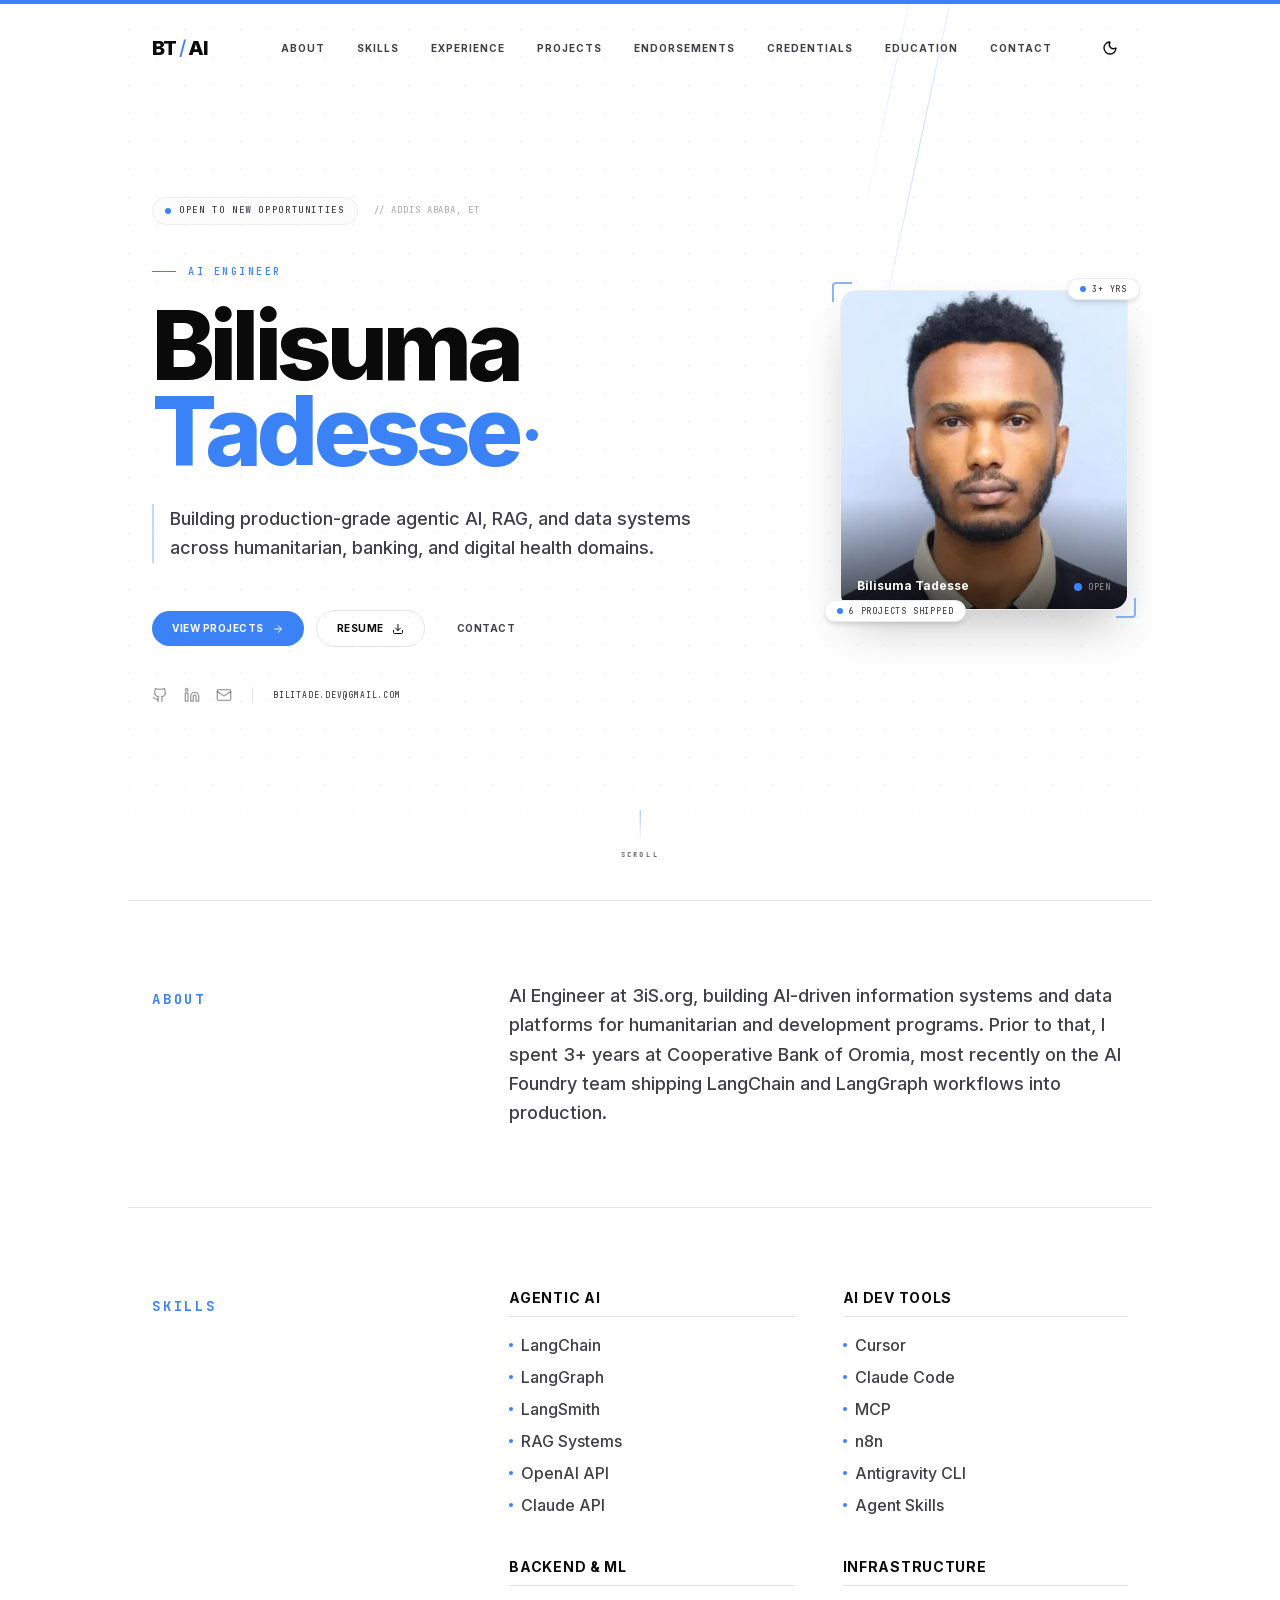
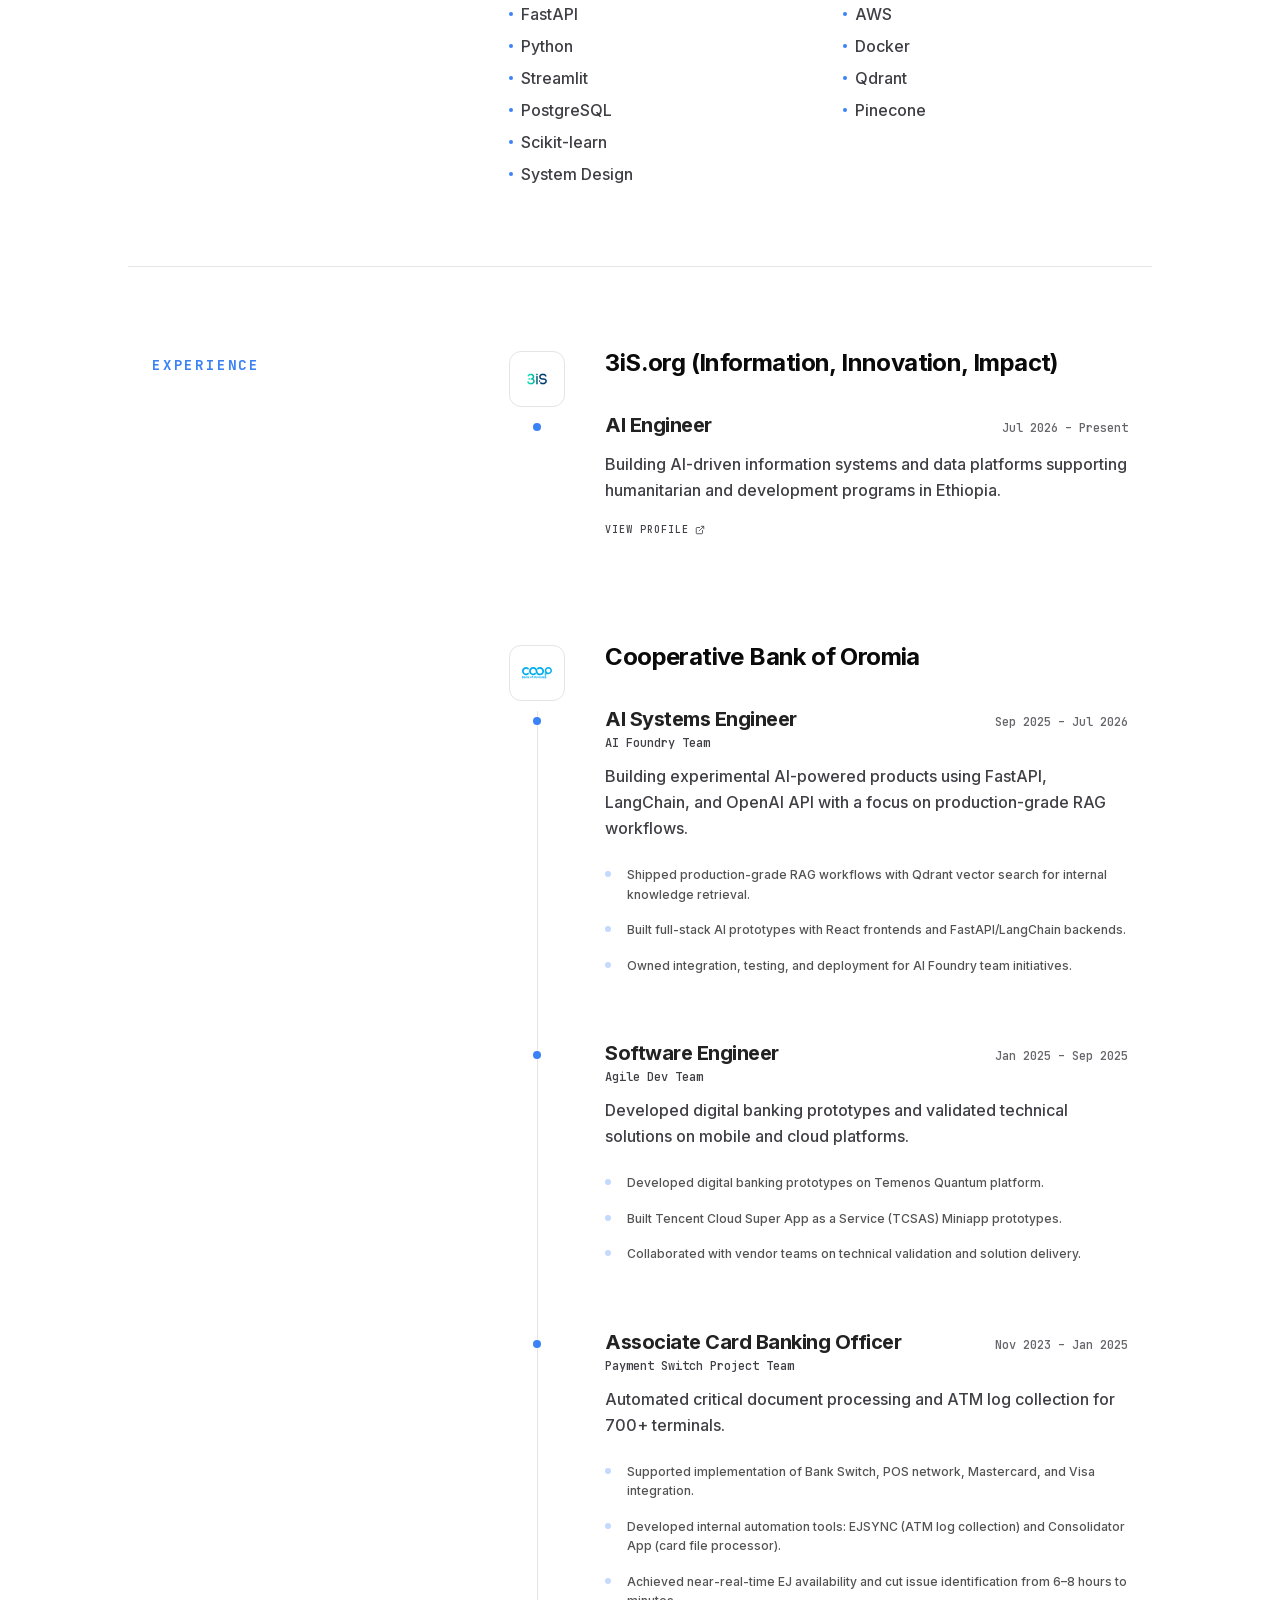
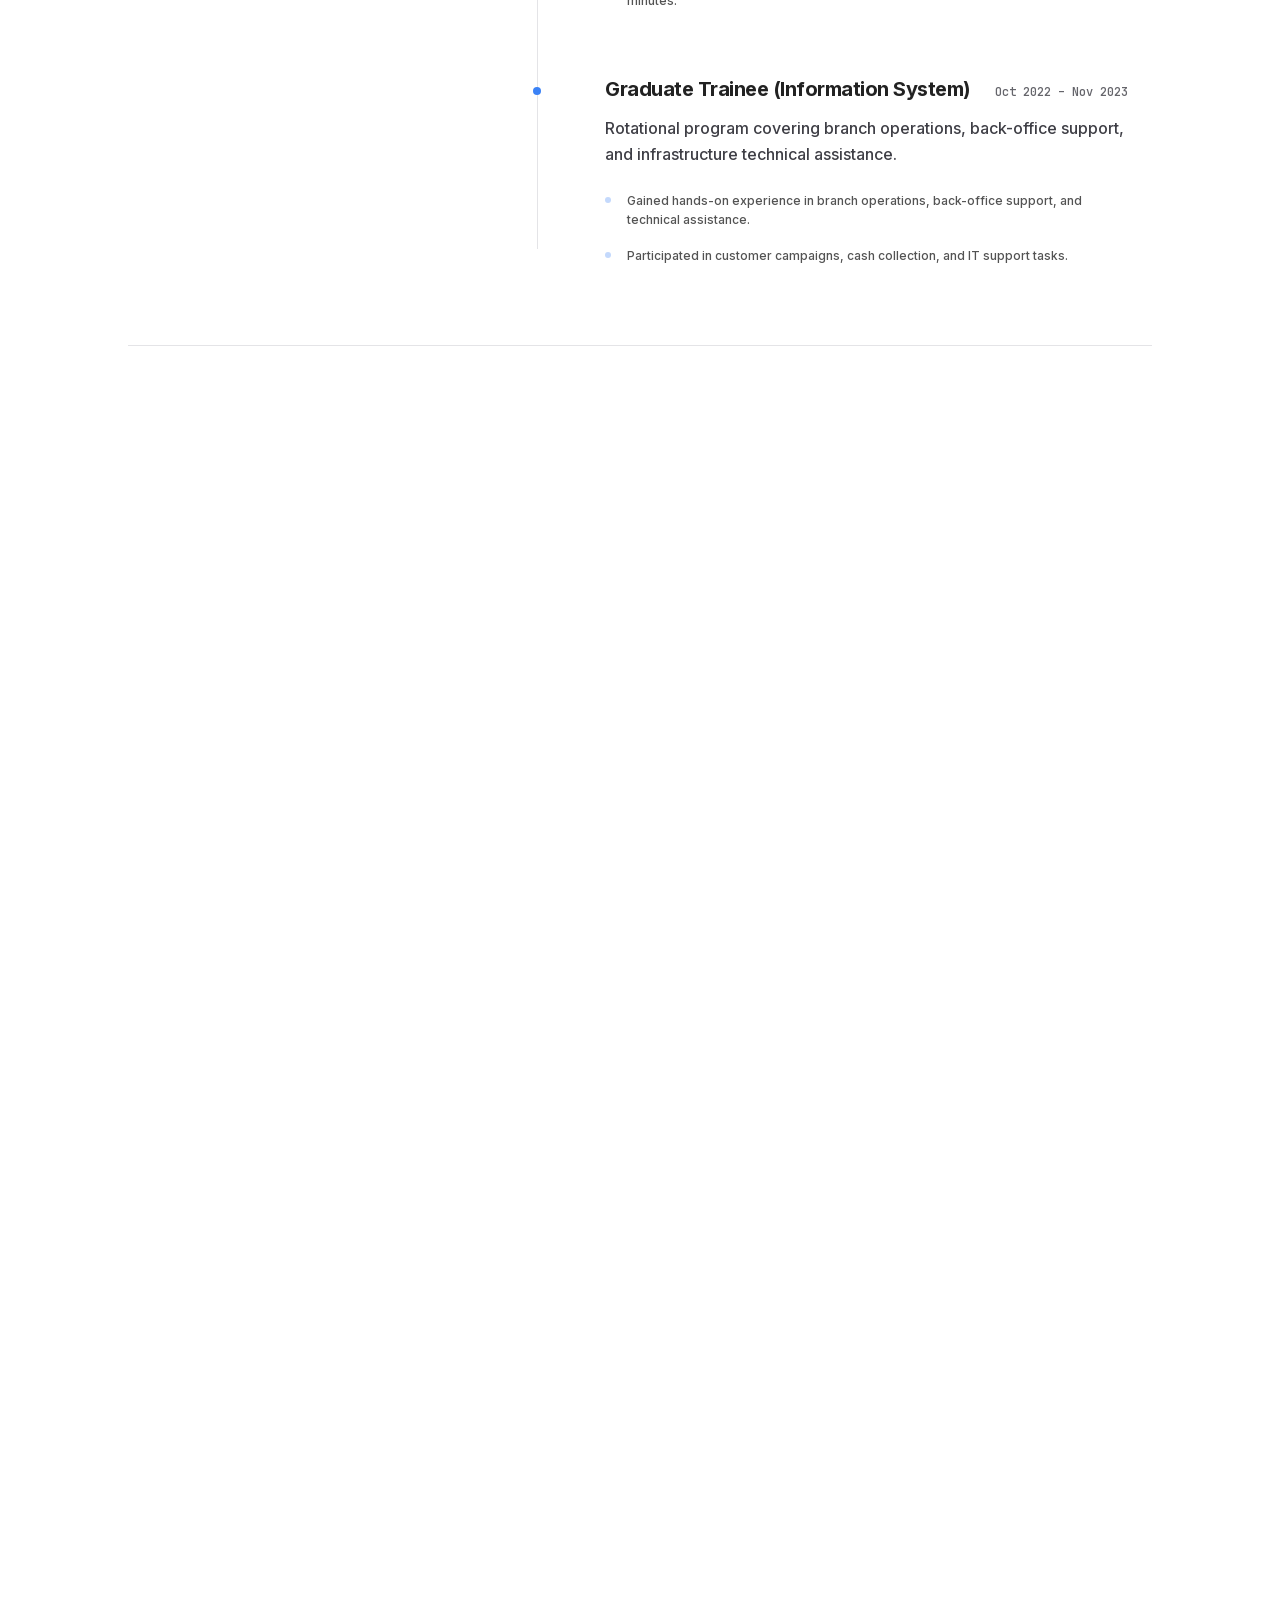
==== commit bc068258: "Updates" ====
--- a/index.html
+++ b/index.html
@@ -1,2 +1,2 @@
-<!DOCTYPE html><html lang="en" class="inter_4101a87d-module__4JTisW__variable jetbrains_mono_f461fd94-module__L9ZR0W__variable playfair_display_7ce5ac5a-module__A9zuwa__variable"><head><meta charSet="utf-8"/><meta name="viewport" content="width=device-width, initial-scale=1, viewport-fit=cover"/><link rel="preload" href="/_next/static/media/83afe278b6a6bb3c-s.p.0q-301v4kxxnr.woff2" as="font" crossorigin="" type="font/woff2"/><link rel="preload" as="image" href="/images/profiles/bilisuma.webp" fetchPriority="high"/><link rel="stylesheet" href="/_next/static/chunks/0qcgv6f.jpnh4.css" data-precedence="next"/><link rel="preload" as="script" fetchPriority="low" href="/_next/static/chunks/17zaaje_5zt32.js"/><script src="/_next/static/chunks/04fz9-rpftglp.js" async=""></script><script src="/_next/static/chunks/0m_p1bxtorv5i.js" async=""></script><script src="/_next/static/chunks/turbopack-0g43evv2_qihi.js" async=""></script><script src="/_next/static/chunks/07_qqv0ksp_7i.js" async=""></script><script src="/_next/static/chunks/0d3tkj33oycf2.js" async=""></script><script src="/_next/static/chunks/0ybgb.23be78o.js" async=""></script><script src="/_next/static/chunks/05ld8rod1qi5f.js" async=""></script><script src="/_next/static/chunks/1236_op4dyubh.js" async=""></script><link rel="preload" href="https://www.googletagmanager.com/gtag/js?id=G-R1KP06FL04" as="script"/><link rel="dns-prefetch" href="//i.ytimg.com"/><link rel="preconnect" href="https://i.ytimg.com" crossorigin="anonymous"/><meta name="next-size-adjust" content=""/><meta name="theme-color" content="#ffffff" media="(prefers-color-scheme: light)"/><meta name="theme-color" content="#09090b" media="(prefers-color-scheme: dark)"/><title>Bilisuma Tadesse | AI Engineer</title><meta name="description" content="Bilisuma Tadesse is an AI Engineer in Addis Ababa, Ethiopia. Portfolio showcasing production RAG systems, agentic AI with LangChain and LangGraph, LLM applications, and banking automation at Cooperative Bank of Oromia."/><meta name="application-name" content="Bilisuma Tadesse Portfolio"/><link rel="author" href="https://bilitade.github.io"/><meta name="author" content="Bilisuma Tadesse"/><link rel="manifest" href="/manifest.webmanifest"/><meta name="keywords" content="Bilisuma Tadesse,Bilisuma Tadesse Firew,Bilitade,AI Engineer,AI Engineer Ethiopia,Agentic AI Engineer,LLM Engineer,AI Developer,RAG Engineer,Machine Learning Engineer,LangChain developer,LangGraph developer,FastAPI developer,agentic AI,RAG systems,vector search,LLM applications,Cooperative Bank of Oromia,Addis Ababa,Ethiopia software engineer,AI portfolio"/><meta name="creator" content="Bilisuma Tadesse"/><meta name="publisher" content="Bilisuma Tadesse"/><meta name="robots" content="index, follow"/><meta name="googlebot" content="index, follow, max-video-preview:-1, max-image-preview:large, max-snippet:-1"/><meta name="category" content="technology"/><link rel="canonical" href="https://bilitade.github.io/"/><meta property="og:title" content="Bilisuma Tadesse | AI Engineer"/><meta property="og:description" content="Bilisuma Tadesse is an AI Engineer in Addis Ababa, Ethiopia. Portfolio showcasing production RAG systems, agentic AI with LangChain and LangGraph, LLM applications, and banking automation at Cooperative Bank of Oromia."/><meta property="og:url" content="https://bilitade.github.io/"/><meta name="twitter:card" content="summary_large_image"/><meta name="twitter:title" content="Bilisuma Tadesse | AI Engineer"/><meta name="twitter:description" content="Building production-grade agentic AI and RAG systems for banking infrastructure and nationally recognized digital health solutions."/><meta name="twitter:image" content="https://bilitade.github.io/images/og/card.png"/><link rel="icon" href="/favicon.svg"/><link rel="apple-touch-icon" href="/images/profiles/bilisuma.webp"/><script src="/_next/static/chunks/03~yq9q893hmn.js" noModule=""></script></head><body class="inter_4101a87d-module__4JTisW__className relative min-h-screen font-sans font-medium selection:bg-brand-accent/30 selection:text-white"><div hidden=""><!--$--><!--/$--></div><script type="application/ld+json">{"@context":"https://schema.org","@type":"Person","name":"Bilisuma Tadesse","alternateName":["Bilisuma Tadesse Firew","Bilitade"],"jobTitle":"AI Engineer","description":"AI Systems Engineer with 3+ years at Cooperative Bank of Oromia, currently on the AI Foundry team shipping LangChain and LangGraph workflows into production. I combine deep systems engineering (automation across 700+ ATM terminals) with RAG pipelines, vector search, and LLM observability. Recently earned 2nd place at the Ethiopian Ministry of Health National Hackathon for explainable HIV risk intelligence across Sub-Saharan Africa.","url":"https://bilitade.github.io","email":"bilitade.dev@gmail.com","image":"https://bilitade.github.io/images/profiles/bilisuma.jpg","address":{"@type":"PostalAddress","addressLocality":"Addis Ababa","addressCountry":"ET"},"worksFor":{"@type":"Organization","name":"Cooperative Bank of Oromia"},"alumniOf":{"@type":"CollegeOrUniversity","name":"Adama Science and Technology University"},"knowsAbout":["LangChain","LangGraph","LangSmith","RAG Systems","OpenAI API","Claude API","Cursor","Claude Code","MCP","n8n","Antigravity CLI","Agent Skills","FastAPI","Python","Streamlit","PostgreSQL","Scikit-learn","System Design","AWS","Docker","Qdrant","Pinecone"],"sameAs":["https://github.com/bilitade","https://www.linkedin.com/in/bilitade/"]}</script><script type="application/ld+json">{"@context":"https://schema.org","@type":"WebSite","name":"Bilisuma Tadesse | AI Engineer Portfolio","alternateName":"Bilisuma Tadesse Portfolio","description":"Bilisuma Tadesse is an AI Engineer in Addis Ababa, Ethiopia. Portfolio showcasing production RAG systems, agentic AI with LangChain and LangGraph, LLM applications, and banking automation at Cooperative Bank of Oromia.","url":"https://bilitade.github.io","inLanguage":"en","author":{"@type":"Person","name":"Bilisuma Tadesse","url":"https://bilitade.github.io"}}</script><script type="application/ld+json">{"@context":"https://schema.org","@type":"ProfilePage","name":"Bilisuma Tadesse, AI Engineer","description":"Bilisuma Tadesse is an AI Engineer in Addis Ababa, Ethiopia. Portfolio showcasing production RAG systems, agentic AI with LangChain and LangGraph, LLM applications, and banking automation at Cooperative Bank of Oromia.","url":"https://bilitade.github.io","dateModified":"2026-06-28","mainEntity":{"@type":"Person","name":"Bilisuma Tadesse","jobTitle":"AI Engineer","url":"https://bilitade.github.io"}}</script><script type="application/ld+json">{"@context":"https://schema.org","@type":"ProfessionalService","name":"Bilisuma Tadesse | AI Engineer","description":"Building production-grade agentic AI and RAG systems for banking infrastructure and nationally recognized digital health solutions.","url":"https://bilitade.github.io","areaServed":{"@type":"Country","name":"Ethiopia"},"knowsAbout":["LangChain","LangGraph","LangSmith","RAG Systems","OpenAI API","Claude API","Cursor","Claude Code","MCP","n8n","Antigravity CLI","Agent Skills","FastAPI","Python","Streamlit","PostgreSQL","Scikit-learn","System Design","AWS","Docker","Qdrant","Pinecone"]}</script><script>((a,b,c,d,e,f,g,h)=>{let i=document.documentElement,j=["light","dark"];function k(b){var c;(Array.isArray(a)?a:[a]).forEach(a=>{let c="class"===a,d=c&&f?e.map(a=>f[a]||a):e;c?(i.classList.remove(...d),i.classList.add(f&&f[b]?f[b]:b)):i.setAttribute(a,b)}),c=b,h&&j.includes(c)&&(i.style.colorScheme=c)}if(d)k(d);else try{let a=localStorage.getItem(b)||c,d=g&&"system"===a?window.matchMedia("(prefers-color-scheme: dark)").matches?"dark":"light":a;k(d)}catch(a){}})("class","portfolio-theme","system",null,["light","dark"],null,true,true)</script><div class="scroll-progress fixed top-0 left-0 right-0 z-[60] h-1 origin-left bg-brand-accent" aria-hidden="true"></div><header class="fixed top-0 left-0 right-0 z-50 transition-all duration-300 bg-transparent py-8"><nav class="mx-auto flex max-w-5xl items-center justify-between px-6"><div class="flex items-center gap-6"><a href="#" class="group whitespace-nowrap text-xl font-extrabold uppercase tracking-tighter">BT<!-- --> <span class="inline-block font-light text-brand-accent transition-transform group-hover:rotate-12">/</span> <!-- -->AI</a></div><div class="flex items-center gap-6 md:gap-10"><div class="hidden items-center gap-6 xl:gap-8 lg:flex"><a href="#about" class="text-[10px] font-bold uppercase tracking-widest text-muted-foreground transition-colors hover:text-foreground">About</a><a href="#skills" class="text-[10px] font-bold uppercase tracking-widest text-muted-foreground transition-colors hover:text-foreground">Skills</a><a href="#experience" class="text-[10px] font-bold uppercase tracking-widest text-muted-foreground transition-colors hover:text-foreground">Experience</a><a href="#projects" class="text-[10px] font-bold uppercase tracking-widest text-muted-foreground transition-colors hover:text-foreground">Projects</a><a href="#testimonials" class="text-[10px] font-bold uppercase tracking-widest text-muted-foreground transition-colors hover:text-foreground">Endorsements</a><a href="#certifications" class="text-[10px] font-bold uppercase tracking-widest text-muted-foreground transition-colors hover:text-foreground">Credentials</a><a href="#contact" class="text-[10px] font-bold uppercase tracking-widest text-muted-foreground transition-colors hover:text-foreground">Contact</a></div><div class="flex items-center gap-2"><button class="inline-flex items-center justify-center rounded-md py-2 text-sm font-medium transition-colors focus-visible:outline-none focus-visible:ring-1 focus-visible:ring-ring disabled:pointer-events-none disabled:opacity-50 hover:bg-accent hover:text-accent-foreground w-9 px-0" aria-hidden="true" tabindex="-1"><svg xmlns="http://www.w3.org/2000/svg" width="24" height="24" viewBox="0 0 24 24" fill="none" stroke="currentColor" stroke-width="2" stroke-linecap="round" stroke-linejoin="round" class="lucide lucide-moon h-4 w-4 opacity-0" aria-hidden="true"><path d="M20.985 12.486a9 9 0 1 1-9.473-9.472c.405-.022.617.46.402.803a6 6 0 0 0 8.268 8.268c.344-.215.825-.004.803.401"></path></svg></button><button class="inline-flex items-center justify-center rounded-md text-sm font-medium transition-colors focus-visible:outline-none focus-visible:ring-1 focus-visible:ring-ring disabled:pointer-events-none disabled:opacity-50 hover:bg-accent hover:text-accent-foreground p-2 lg:hidden" aria-label="Open menu"><svg xmlns="http://www.w3.org/2000/svg" width="24" height="24" viewBox="0 0 24 24" fill="none" stroke="currentColor" stroke-width="2" stroke-linecap="round" stroke-linejoin="round" class="lucide lucide-menu h-5 w-5" aria-hidden="true"><path d="M4 5h16"></path><path d="M4 12h16"></path><path d="M4 19h16"></path></svg></button></div></div></nav><div class="overflow-hidden border-t border-border bg-background transition-[max-height,opacity] duration-300 ease-out lg:hidden max-h-0 opacity-0 border-t-transparent" aria-hidden="true"><div class="flex flex-col gap-6 p-6"><a href="#about" class="text-[10px] font-bold uppercase tracking-widest text-muted-foreground transition-colors hover:text-foreground">About</a><a href="#skills" class="text-[10px] font-bold uppercase tracking-widest text-muted-foreground transition-colors hover:text-foreground">Skills</a><a href="#experience" class="text-[10px] font-bold uppercase tracking-widest text-muted-foreground transition-colors hover:text-foreground">Experience</a><a href="#projects" class="text-[10px] font-bold uppercase tracking-widest text-muted-foreground transition-colors hover:text-foreground">Projects</a><a href="#testimonials" class="text-[10px] font-bold uppercase tracking-widest text-muted-foreground transition-colors hover:text-foreground">Endorsements</a><a href="#certifications" class="text-[10px] font-bold uppercase tracking-widest text-muted-foreground transition-colors hover:text-foreground">Credentials</a><a href="#contact" class="text-[10px] font-bold uppercase tracking-widest text-muted-foreground transition-colors hover:text-foreground">Contact</a></div></div></header><main class="mx-auto max-w-5xl"><section class="py-20 px-6 max-w-5xl mx-auto min-h-screen flex flex-col justify-center relative overflow-hidden"><div class="absolute inset-0 -z-10 overflow-hidden pointer-events-none" aria-hidden="true"><svg class="absolute inset-0 w-full h-full opacity-[0.04]" xmlns="http://www.w3.org/2000/svg"><defs><pattern id="dot-grid" x="0" y="0" width="28" height="28" patternUnits="userSpaceOnUse"><circle cx="1" cy="1" r="1" fill="currentColor"></circle></pattern></defs><rect width="100%" height="100%" fill="url(#dot-grid)"></rect></svg><div class="absolute bottom-0 left-0 right-0 h-40 bg-gradient-to-t from-background to-transparent"></div><div class="absolute -top-20 right-[18%] w-px h-[50vh] bg-gradient-to-b from-transparent via-brand-accent/30 to-transparent" style="transform:rotate(12deg);transform-origin:top center"></div><div class="absolute -top-20 right-[22%] w-px h-[35vh] bg-gradient-to-b from-transparent via-brand-accent/15 to-transparent" style="transform:rotate(12deg);transform-origin:top center"></div></div><div class="grid md:grid-cols-[1fr_auto] gap-16 items-center"><div class="max-w-3xl order-2 md:order-1"><div class="hero-rise flex items-center gap-4 flex-wrap mb-10"><div class="flex items-center gap-2 text-[9px] font-mono uppercase tracking-[0.18em] text-muted-foreground border border-border/50 rounded-full px-3 py-1.5 bg-muted/30"><span class="inline-block w-1.5 h-1.5 rounded-full bg-brand-accent"></span>Available for opportunities</div><span class="text-[9px] font-mono text-muted-foreground/40 uppercase tracking-widest hidden sm:inline">// Addis Ababa, ET</span></div><div class="hero-rise hero-rise-delay-1 flex items-center gap-3 mb-6"><div class="w-6 h-px bg-brand-accent"></div><span class="text-brand-accent font-mono text-[10px] uppercase tracking-[0.25em]">AI Engineer</span></div><div class="mb-8 overflow-hidden"><span class="hero-rise block text-6xl md:text-8xl font-extrabold tracking-tighter leading-[0.88] hero-rise-delay-2">Bilisuma</span><span class="hero-rise block text-6xl md:text-8xl font-extrabold tracking-tighter leading-[0.88] text-brand-accent hero-rise-delay-3">Tadesse<span class="inline-block ml-2 mb-1 md:mb-2 h-2.5 w-2.5 md:h-3 md:w-3 rounded-full bg-brand-accent align-middle" aria-hidden="true"></span></span></div><p class="hero-rise hero-rise-delay-4 text-base md:text-lg text-muted-foreground leading-relaxed mb-12 max-w-xl font-normal border-l-2 border-brand-accent/30 pl-4">Building production-grade agentic AI and RAG systems for banking infrastructure and nationally recognized digital health solutions.</p><div class="hero-rise hero-rise-delay-5 flex flex-wrap items-center gap-3 mb-10"><a href="#projects" class="group inline-flex items-center gap-2 px-5 py-2.5 text-[10px] font-bold uppercase tracking-wider bg-brand-accent text-brand-accent-foreground rounded-full hover:bg-brand-accent/90 transition-colors">View Projects<svg xmlns="http://www.w3.org/2000/svg" width="24" height="24" viewBox="0 0 24 24" fill="none" stroke="currentColor" stroke-width="2" stroke-linecap="round" stroke-linejoin="round" class="lucide lucide-arrow-right h-3 w-3 group-hover:translate-x-0.5 transition-transform" aria-hidden="true"><path d="M5 12h14"></path><path d="m12 5 7 7-7 7"></path></svg></a><a href="/pdf/bilitade_resume_june_2026.pdf" download="bilitade_resume_june_2026.pdf" class="group inline-flex items-center gap-2 px-5 py-2.5 text-[10px] font-bold uppercase tracking-wider border border-border rounded-full hover:bg-muted transition-colors">Resume<svg xmlns="http://www.w3.org/2000/svg" width="24" height="24" viewBox="0 0 24 24" fill="none" stroke="currentColor" stroke-width="2" stroke-linecap="round" stroke-linejoin="round" class="lucide lucide-download h-3 w-3 group-hover:translate-y-0.5 transition-transform" aria-hidden="true"><path d="M12 15V3"></path><path d="M21 15v4a2 2 0 0 1-2 2H5a2 2 0 0 1-2-2v-4"></path><path d="m7 10 5 5 5-5"></path></svg></a><a href="#contact" class="inline-flex items-center gap-2 px-5 py-2.5 text-[10px] font-bold uppercase tracking-wider text-muted-foreground hover:text-foreground transition-colors">Contact</a></div><div class="hero-rise hero-rise-delay-6 flex items-center gap-4"><a href="https://github.com/bilitade" target="_blank" rel="noopener noreferrer" class="text-muted-foreground/50 hover:text-foreground transition-colors" aria-label="GitHub"><svg xmlns="http://www.w3.org/2000/svg" width="24" height="24" viewBox="0 0 24 24" fill="none" stroke="currentColor" stroke-width="2" stroke-linecap="round" stroke-linejoin="round" class="lucide lucide-github w-4 h-4" aria-hidden="true"><path d="M15 22v-4a4.8 4.8 0 0 0-1-3.5c3 0 6-2 6-5.5.08-1.25-.27-2.48-1-3.5.28-1.15.28-2.35 0-3.5 0 0-1 0-3 1.5-2.64-.5-5.36-.5-8 0C6 2 5 2 5 2c-.3 1.15-.3 2.35 0 3.5A5.403 5.403 0 0 0 4 9c0 3.5 3 5.5 6 5.5-.39.49-.68 1.05-.85 1.65-.17.6-.22 1.23-.15 1.85v4"></path><path d="M9 18c-4.51 2-5-2-7-2"></path></svg></a><a href="https://www.linkedin.com/in/bilitade/" target="_blank" rel="noopener noreferrer" class="text-muted-foreground/50 hover:text-foreground transition-colors" aria-label="LinkedIn"><svg xmlns="http://www.w3.org/2000/svg" width="24" height="24" viewBox="0 0 24 24" fill="none" stroke="currentColor" stroke-width="2" stroke-linecap="round" stroke-linejoin="round" class="lucide lucide-linkedin w-4 h-4" aria-hidden="true"><path d="M16 8a6 6 0 0 1 6 6v7h-4v-7a2 2 0 0 0-2-2 2 2 0 0 0-2 2v7h-4v-7a6 6 0 0 1 6-6z"></path><rect width="4" height="12" x="2" y="9"></rect><circle cx="4" cy="4" r="2"></circle></svg></a><a href="mailto:bilitade.dev@gmail.com" class="text-muted-foreground/50 hover:text-foreground transition-colors" aria-label="Email"><svg xmlns="http://www.w3.org/2000/svg" width="24" height="24" viewBox="0 0 24 24" fill="none" stroke="currentColor" stroke-width="2" stroke-linecap="round" stroke-linejoin="round" class="lucide lucide-mail w-4 h-4" aria-hidden="true"><path d="m22 7-8.991 5.727a2 2 0 0 1-2.009 0L2 7"></path><rect x="2" y="4" width="20" height="16" rx="2"></rect></svg></a><div class="w-px h-4 bg-border mx-1"></div><span class="text-[8px] font-mono text-muted-foreground uppercase tracking-widest">bilitade.dev@gmail.com</span></div></div><div class="hero-rise hero-rise-delay-2 order-1 md:order-2 flex justify-center md:justify-end pt-8 md:pt-0"><div class="relative group cursor-default select-none"><div class="relative w-64 h-72 md:w-72 md:h-80 rounded-2xl overflow-hidden border border-border/60 shadow-2xl"><img alt="Bilisuma Tadesse" fetchPriority="high" decoding="async" data-nimg="fill" class="object-cover object-top" style="position:absolute;height:100%;width:100%;left:0;top:0;right:0;bottom:0;color:transparent" src="/images/profiles/bilisuma.webp"/><div class="absolute bottom-0 left-0 right-0 h-28 bg-gradient-to-t from-black/70 to-transparent"></div><div class="absolute bottom-0 left-0 right-0 p-4 flex items-end justify-between"><div><p class="text-xs font-bold text-white leading-tight">Bilisuma Tadesse</p></div><div class="flex items-center gap-1.5"><span class="inline-flex rounded-full h-2 w-2 bg-brand-accent"></span><span class="text-[8px] font-mono uppercase text-white/50 tracking-widest">Open</span></div></div></div><div class="absolute -top-2 -left-2 w-5 h-5 border-t-2 border-l-2 border-brand-accent/60 rounded-tl-sm"></div><div class="absolute -bottom-2 -right-2 w-5 h-5 border-b-2 border-r-2 border-brand-accent/60 rounded-br-sm"></div><div class="absolute -top-3 -right-3 bg-background border border-border/70 rounded-full px-3 py-1 flex items-center gap-1.5 shadow-md"><span class="inline-block w-1.5 h-1.5 rounded-full bg-brand-accent"></span><span class="text-[8px] font-mono uppercase tracking-widest text-muted-foreground">3+ yrs</span></div><div class="absolute -bottom-3 -left-4 bg-background border border-border/70 rounded-full px-3 py-1 flex items-center gap-1.5 shadow-md"><span class="inline-block w-1.5 h-1.5 rounded-full bg-brand-accent"></span><span class="text-[8px] font-mono uppercase tracking-widest text-muted-foreground">6 projects shipped</span></div></div></div></div><div class="hero-rise hero-rise-delay-7 absolute bottom-10 left-1/2 -translate-x-1/2 flex flex-col items-center gap-2"><div class="w-px h-8 bg-gradient-to-b from-brand-accent/60 to-transparent"></div><span class="text-[7px] font-mono uppercase tracking-[0.3em] text-muted-foreground">Scroll</span></div></section><section id="about" class="py-20 px-6 max-w-5xl mx-auto border-t border-border"><div class="grid items-start gap-12 md:grid-cols-[1fr_2fr]"><h2 class="section-heading mt-2">About</h2><div class="space-y-12"><p class="max-w-2xl whitespace-pre-line text-lg leading-relaxed text-muted-foreground">AI Systems Engineer with 3+ years at Cooperative Bank of Oromia, currently on the AI Foundry team shipping LangChain and LangGraph workflows into production. I combine deep systems engineering (automation across 700+ ATM terminals) with RAG pipelines, vector search, and LLM observability. Recently earned 2nd place at the Ethiopian Ministry of Health National Hackathon for explainable HIV risk intelligence across Sub-Saharan Africa.</p><div class="grid gap-8 pt-6 sm:grid-cols-2"><div class="space-y-3"><h3 class="font-mono text-xs uppercase tracking-widest text-brand-accent">Banking Automation</h3><p class="text-sm leading-relaxed text-muted-foreground">Built internal systems for ATM log synchronization across 700+ terminals and card file processing for the Card Banking team, reducing reconciliation delays from hours to minutes.</p></div><div class="space-y-3"><h3 class="font-mono text-xs uppercase tracking-widest text-brand-accent">AI &amp; Agentic Systems</h3><p class="text-sm leading-relaxed text-muted-foreground">Architecting production-grade RAG pipelines and agentic workflows using LangChain, LangGraph, and Qdrant, from hackathon prototypes to deployable systems built for real inference environments.</p></div></div></div></div></section><section id="skills" class="py-20 px-6 max-w-5xl mx-auto border-t border-border"><div class="grid items-start gap-12 md:grid-cols-[1fr_2fr]"><h2 class="section-heading mt-2">Skills</h2><div class="grid gap-x-12 gap-y-10 sm:grid-cols-2"><div><h3 class="mb-4 border-b border-border pb-2 text-sm font-bold uppercase tracking-wider">Agentic AI</h3><ul class="space-y-2"><li class="flex items-center gap-2 text-muted-foreground"><span class="h-1 w-1 rounded-full bg-brand-accent"></span>LangChain</li><li class="flex items-center gap-2 text-muted-foreground"><span class="h-1 w-1 rounded-full bg-brand-accent"></span>LangGraph</li><li class="flex items-center gap-2 text-muted-foreground"><span class="h-1 w-1 rounded-full bg-brand-accent"></span>LangSmith</li><li class="flex items-center gap-2 text-muted-foreground"><span class="h-1 w-1 rounded-full bg-brand-accent"></span>RAG Systems</li><li class="flex items-center gap-2 text-muted-foreground"><span class="h-1 w-1 rounded-full bg-brand-accent"></span>OpenAI API</li><li class="flex items-center gap-2 text-muted-foreground"><span class="h-1 w-1 rounded-full bg-brand-accent"></span>Claude API</li></ul></div><div><h3 class="mb-4 border-b border-border pb-2 text-sm font-bold uppercase tracking-wider">AI Dev Tools</h3><ul class="space-y-2"><li class="flex items-center gap-2 text-muted-foreground"><span class="h-1 w-1 rounded-full bg-brand-accent"></span>Cursor</li><li class="flex items-center gap-2 text-muted-foreground"><span class="h-1 w-1 rounded-full bg-brand-accent"></span>Claude Code</li><li class="flex items-center gap-2 text-muted-foreground"><span class="h-1 w-1 rounded-full bg-brand-accent"></span>MCP</li><li class="flex items-center gap-2 text-muted-foreground"><span class="h-1 w-1 rounded-full bg-brand-accent"></span>n8n</li><li class="flex items-center gap-2 text-muted-foreground"><span class="h-1 w-1 rounded-full bg-brand-accent"></span>Antigravity CLI</li><li class="flex items-center gap-2 text-muted-foreground"><span class="h-1 w-1 rounded-full bg-brand-accent"></span>Agent Skills</li></ul></div><div><h3 class="mb-4 border-b border-border pb-2 text-sm font-bold uppercase tracking-wider">Backend &amp; ML</h3><ul class="space-y-2"><li class="flex items-center gap-2 text-muted-foreground"><span class="h-1 w-1 rounded-full bg-brand-accent"></span>FastAPI</li><li class="flex items-center gap-2 text-muted-foreground"><span class="h-1 w-1 rounded-full bg-brand-accent"></span>Python</li><li class="flex items-center gap-2 text-muted-foreground"><span class="h-1 w-1 rounded-full bg-brand-accent"></span>Streamlit</li><li class="flex items-center gap-2 text-muted-foreground"><span class="h-1 w-1 rounded-full bg-brand-accent"></span>PostgreSQL</li><li class="flex items-center gap-2 text-muted-foreground"><span class="h-1 w-1 rounded-full bg-brand-accent"></span>Scikit-learn</li><li class="flex items-center gap-2 text-muted-foreground"><span class="h-1 w-1 rounded-full bg-brand-accent"></span>System Design</li></ul></div><div><h3 class="mb-4 border-b border-border pb-2 text-sm font-bold uppercase tracking-wider">Infrastructure</h3><ul class="space-y-2"><li class="flex items-center gap-2 text-muted-foreground"><span class="h-1 w-1 rounded-full bg-brand-accent"></span>AWS</li><li class="flex items-center gap-2 text-muted-foreground"><span class="h-1 w-1 rounded-full bg-brand-accent"></span>Docker</li><li class="flex items-center gap-2 text-muted-foreground"><span class="h-1 w-1 rounded-full bg-brand-accent"></span>Qdrant</li><li class="flex items-center gap-2 text-muted-foreground"><span class="h-1 w-1 rounded-full bg-brand-accent"></span>Pinecone</li></ul></div></div></div></section><!--$?--><template id="B:0"></template><!--/$--><!--$?--><template id="B:1"></template><!--/$--><!--$?--><template id="B:2"></template><!--/$--><!--$?--><template id="B:3"></template><!--/$--><!--$?--><template id="B:4"></template><!--/$--><!--$?--><template id="B:5"></template><!--/$--><!--$--><!--/$--></main><footer class="border-t border-border px-6 py-20"><div class="mx-auto flex max-w-5xl flex-col items-center justify-between gap-8 md:flex-row"><div class="whitespace-nowrap text-xl font-extrabold uppercase tracking-tighter">BT<!-- --> <span class="text-brand-accent">/</span> <!-- -->AI</div><p class="text-center font-mono text-[10px] tracking-wide text-muted-foreground md:text-right">Built with Next.js, React &amp; Tailwind</p></div></footer><script>requestAnimationFrame(function(){$RT=performance.now()});</script><script src="/_next/static/chunks/17zaaje_5zt32.js" id="_R_" async=""></script><div hidden id="S:0"><section id="testimonials" class="py-20 px-6 max-w-5xl mx-auto overflow-hidden border-t border-border"><div class="grid items-start gap-12 md:grid-cols-[1fr_2fr]"><div class="space-y-6"><h2 class="section-heading mt-2">Endorsements</h2><div class="flex items-center gap-2"><button type="button" class="rounded-full border border-border p-2 transition-colors hover:bg-muted" aria-label="Previous testimonial"><svg xmlns="http://www.w3.org/2000/svg" width="24" height="24" viewBox="0 0 24 24" fill="none" stroke="currentColor" stroke-width="2" stroke-linecap="round" stroke-linejoin="round" class="lucide lucide-chevron-left h-4 w-4" aria-hidden="true"><path d="m15 18-6-6 6-6"></path></svg></button><button type="button" class="rounded-full border border-border p-2 transition-colors hover:bg-muted" aria-label="Next testimonial"><svg xmlns="http://www.w3.org/2000/svg" width="24" height="24" viewBox="0 0 24 24" fill="none" stroke="currentColor" stroke-width="2" stroke-linecap="round" stroke-linejoin="round" class="lucide lucide-chevron-right h-4 w-4" aria-hidden="true"><path d="m9 18 6-6-6-6"></path></svg></button></div><div class="flex gap-1"><div class="h-1 rounded-full transition-all duration-300 w-6 bg-brand-accent"></div><div class="h-1 rounded-full transition-all duration-300 w-2 bg-border"></div></div></div><div class="relative min-h-[300px]"><div class="space-y-6" style="opacity:0;transform:translateX(20px)"><svg xmlns="http://www.w3.org/2000/svg" width="24" height="24" viewBox="0 0 24 24" fill="none" stroke="currentColor" stroke-width="2" stroke-linecap="round" stroke-linejoin="round" class="lucide lucide-quote mb-2 h-6 w-6 shrink-0 text-brand-accent opacity-30" aria-hidden="true"><path d="M16 3a2 2 0 0 0-2 2v6a2 2 0 0 0 2 2 1 1 0 0 1 1 1v1a2 2 0 0 1-2 2 1 1 0 0 0-1 1v2a1 1 0 0 0 1 1 6 6 0 0 0 6-6V5a2 2 0 0 0-2-2z"></path><path d="M5 3a2 2 0 0 0-2 2v6a2 2 0 0 0 2 2 1 1 0 0 1 1 1v1a2 2 0 0 1-2 2 1 1 0 0 0-1 1v2a1 1 0 0 0 1 1 6 6 0 0 0 6-6V5a2 2 0 0 0-2-2z"></path></svg><p class="text-lg font-medium leading-relaxed text-foreground/90 md:text-xl">“<!-- -->What truly set Bilisuma apart was the way he applied technical capability in a high-stakes environment. He proactively designed and developed EJSYNC from the ground up, a self-driven solution with lasting impact. He brings both technical depth and a strong sense of ownership to his work.<!-- -->”</p><div class="flex items-center justify-between pt-2"><div class="flex items-center gap-4"><div class="relative"><div class="absolute inset-0 rounded-full bg-brand-accent/20 blur-lg"></div><img alt="Tewodros Haile" loading="lazy" width="48" height="48" decoding="async" data-nimg="1" class="relative rounded-full border border-border object-cover" style="color:transparent" src="/images/endorsers/tewodros.webp"/></div><div><a href="https://www.linkedin.com/in/tewodros-haile-953949105/" target="_blank" rel="noopener noreferrer" class="flex items-center gap-1.5 font-bold text-foreground transition-colors hover:text-brand-accent">Tewodros Haile<svg xmlns="http://www.w3.org/2000/svg" width="24" height="24" viewBox="0 0 24 24" fill="none" stroke="currentColor" stroke-width="2" stroke-linecap="round" stroke-linejoin="round" class="lucide lucide-linkedin h-3 w-3 text-muted-foreground/50" aria-hidden="true"><path d="M16 8a6 6 0 0 1 6 6v7h-4v-7a2 2 0 0 0-2-2 2 2 0 0 0-2 2v7h-4v-7a6 6 0 0 1 6-6z"></path><rect width="4" height="12" x="2" y="9"></rect><circle cx="4" cy="4" r="2"></circle></svg></a><p class="font-mono text-[10px] uppercase tracking-[0.2em] text-muted-foreground">Senior Card Banking Manager | Coopbank</p></div></div><a href="https://www.linkedin.com/in/bilitade/details/recommendations/" target="_blank" rel="noopener noreferrer" class="group inline-flex items-center gap-1.5 font-mono text-[9px] uppercase tracking-widest text-muted-foreground/60 transition-colors hover:text-brand-accent">View on LinkedIn<svg xmlns="http://www.w3.org/2000/svg" width="24" height="24" viewBox="0 0 24 24" fill="none" stroke="currentColor" stroke-width="2" stroke-linecap="round" stroke-linejoin="round" class="lucide lucide-external-link h-3 w-3 transition-transform group-hover:translate-x-0.5" aria-hidden="true"><path d="M15 3h6v6"></path><path d="M10 14 21 3"></path><path d="M18 13v6a2 2 0 0 1-2 2H5a2 2 0 0 1-2-2V8a2 2 0 0 1 2-2h6"></path></svg></a></div></div></div></div></section></div><script>$RB=[];$RV=function(a){$RT=performance.now();for(var b=0;b<a.length;b+=2){var c=a[b],e=a[b+1];null!==e.parentNode&&e.parentNode.removeChild(e);var f=c.parentNode;if(f){var g=c.previousSibling,h=0;do{if(c&&8===c.nodeType){var d=c.data;if("/$"===d||"/&"===d)if(0===h)break;else h--;else"$"!==d&&"$?"!==d&&"$~"!==d&&"$!"!==d&&"&"!==d||h++}d=c.nextSibling;f.removeChild(c);c=d}while(c);for(;e.firstChild;)f.insertBefore(e.firstChild,c);g.data="$";g._reactRetry&&requestAnimationFrame(g._reactRetry)}}a.length=0};
-$RC=function(a,b){if(b=document.getElementById(b))(a=document.getElementById(a))?(a.previousSibling.data="$~",$RB.push(a,b),2===$RB.length&&("number"!==typeof $RT?requestAnimationFrame($RV.bind(null,$RB)):(a=performance.now(),setTimeout($RV.bind(null,$RB),2300>a&&2E3<a?2300-a:$RT+300-a)))):b.parentNode.removeChild(b)};$RC("B:0","S:0")</script><div hidden id="S:1"><section id="experience" class="py-20 px-6 max-w-5xl mx-auto border-t border-border"><div class="grid items-start gap-12 md:grid-cols-[1fr_2fr]"><h2 class="section-heading mt-2">Experience</h2><div class="space-y-20"><div class="relative flex gap-6 md:gap-10"><div class="absolute bottom-4 left-[28px] top-[70px] hidden w-px bg-border sm:block"></div><div class="hidden shrink-0 pt-1 sm:block"><div class="relative z-10 flex h-14 w-14 items-center justify-center rounded-xl border border-border bg-background p-3 transition-all duration-500"><img alt="Cooperative Bank of Oromia" loading="lazy" width="40" height="40" decoding="async" data-nimg="1" class="max-h-full max-w-full object-contain" style="color:transparent" src="/images/company/coopbank.svg"/></div></div><div class="flex-1 space-y-12"><div class="mb-8"><h3 class="text-2xl font-bold tracking-tight text-foreground">Cooperative Bank of Oromia</h3></div><div class="space-y-16"><div class="relative"><div class="absolute -left-[56px] top-3 hidden h-2 w-2 rounded-full bg-brand-accent sm:block md:-left-[72px]"></div><div class="mb-3 flex flex-col justify-between gap-2 md:flex-row md:items-baseline"><div><h4 class="text-xl font-bold text-foreground/90">AI Systems Engineer</h4><p class="mt-0.5 font-mono text-xs text-muted-foreground">AI Foundry Team</p></div><span class="whitespace-nowrap font-mono text-xs text-muted-foreground/80">Sep 2025 – Present</span></div><p class="mb-6 max-w-2xl font-light leading-relaxed text-muted-foreground">Building experimental AI-powered products using FastAPI, LangChain, and OpenAI API with a focus on production-grade RAG workflows.</p><ul class="space-y-4"><li class="group/ach flex max-w-2xl items-start gap-4 text-xs leading-relaxed text-foreground/70"><span class="mt-1.5 h-1.5 w-1.5 shrink-0 rounded-full bg-brand-accent/30 transition-colors group-hover/ach:bg-brand-accent"></span>Shipped production-grade RAG workflows with Qdrant vector search for internal knowledge retrieval.</li><li class="group/ach flex max-w-2xl items-start gap-4 text-xs leading-relaxed text-foreground/70"><span class="mt-1.5 h-1.5 w-1.5 shrink-0 rounded-full bg-brand-accent/30 transition-colors group-hover/ach:bg-brand-accent"></span>Built full-stack AI prototypes with React frontends and FastAPI/LangChain backends.</li><li class="group/ach flex max-w-2xl items-start gap-4 text-xs leading-relaxed text-foreground/70"><span class="mt-1.5 h-1.5 w-1.5 shrink-0 rounded-full bg-brand-accent/30 transition-colors group-hover/ach:bg-brand-accent"></span>Owned integration, testing, and deployment for AI Foundry team initiatives.</li></ul></div><div class="relative"><div class="absolute -left-[56px] top-3 hidden h-2 w-2 rounded-full bg-brand-accent sm:block md:-left-[72px]"></div><div class="mb-3 flex flex-col justify-between gap-2 md:flex-row md:items-baseline"><div><h4 class="text-xl font-bold text-foreground/90">Software Engineer</h4><p class="mt-0.5 font-mono text-xs text-muted-foreground">Agile Dev Team</p></div><span class="whitespace-nowrap font-mono text-xs text-muted-foreground/80">Jan 2025 – Sep 2025</span></div><p class="mb-6 max-w-2xl font-light leading-relaxed text-muted-foreground">Developed digital banking prototypes and validated technical solutions on mobile and cloud platforms.</p><ul class="space-y-4"><li class="group/ach flex max-w-2xl items-start gap-4 text-xs leading-relaxed text-foreground/70"><span class="mt-1.5 h-1.5 w-1.5 shrink-0 rounded-full bg-brand-accent/30 transition-colors group-hover/ach:bg-brand-accent"></span>Developed digital banking prototypes on Temenos Quantum platform.</li><li class="group/ach flex max-w-2xl items-start gap-4 text-xs leading-relaxed text-foreground/70"><span class="mt-1.5 h-1.5 w-1.5 shrink-0 rounded-full bg-brand-accent/30 transition-colors group-hover/ach:bg-brand-accent"></span>Built Tencent Cloud Super App as a Service (TCSAS) Miniapp prototypes.</li><li class="group/ach flex max-w-2xl items-start gap-4 text-xs leading-relaxed text-foreground/70"><span class="mt-1.5 h-1.5 w-1.5 shrink-0 rounded-full bg-brand-accent/30 transition-colors group-hover/ach:bg-brand-accent"></span>Collaborated with vendor teams on technical validation and solution delivery.</li></ul></div><div class="relative"><div class="absolute -left-[56px] top-3 hidden h-2 w-2 rounded-full bg-brand-accent sm:block md:-left-[72px]"></div><div class="mb-3 flex flex-col justify-between gap-2 md:flex-row md:items-baseline"><div><h4 class="text-xl font-bold text-foreground/90">Associate Card Banking Officer</h4><p class="mt-0.5 font-mono text-xs text-muted-foreground">Payment Switch Project Team</p></div><span class="whitespace-nowrap font-mono text-xs text-muted-foreground/80">Nov 2023 – Jan 2025</span></div><p class="mb-6 max-w-2xl font-light leading-relaxed text-muted-foreground">Automated critical document processing and ATM log collection for 700+ terminals.</p><ul class="space-y-4"><li class="group/ach flex max-w-2xl items-start gap-4 text-xs leading-relaxed text-foreground/70"><span class="mt-1.5 h-1.5 w-1.5 shrink-0 rounded-full bg-brand-accent/30 transition-colors group-hover/ach:bg-brand-accent"></span>Supported implementation of Bank Switch, POS network, Mastercard, and Visa integration.</li><li class="group/ach flex max-w-2xl items-start gap-4 text-xs leading-relaxed text-foreground/70"><span class="mt-1.5 h-1.5 w-1.5 shrink-0 rounded-full bg-brand-accent/30 transition-colors group-hover/ach:bg-brand-accent"></span>Developed internal automation tools: EJSYNC (ATM log collection) and Consolidator App (card file processor).</li><li class="group/ach flex max-w-2xl items-start gap-4 text-xs leading-relaxed text-foreground/70"><span class="mt-1.5 h-1.5 w-1.5 shrink-0 rounded-full bg-brand-accent/30 transition-colors group-hover/ach:bg-brand-accent"></span>Achieved near-real-time EJ availability and cut issue identification from 6–8 hours to minutes.</li></ul></div><div class="relative"><div class="absolute -left-[56px] top-3 hidden h-2 w-2 rounded-full bg-brand-accent sm:block md:-left-[72px]"></div><div class="mb-3 flex flex-col justify-between gap-2 md:flex-row md:items-baseline"><div><h4 class="text-xl font-bold text-foreground/90">Graduate Trainee (Information System)</h4></div><span class="whitespace-nowrap font-mono text-xs text-muted-foreground/80">Oct 2022 – Nov 2023</span></div><p class="mb-6 max-w-2xl font-light leading-relaxed text-muted-foreground">Rotational program covering branch operations, back-office support, and infrastructure technical assistance.</p><ul class="space-y-4"><li class="group/ach flex max-w-2xl items-start gap-4 text-xs leading-relaxed text-foreground/70"><span class="mt-1.5 h-1.5 w-1.5 shrink-0 rounded-full bg-brand-accent/30 transition-colors group-hover/ach:bg-brand-accent"></span>Completed rotations across 4 branch departments, gaining end-to-end understanding of banking operations.</li><li class="group/ach flex max-w-2xl items-start gap-4 text-xs leading-relaxed text-foreground/70"><span class="mt-1.5 h-1.5 w-1.5 shrink-0 rounded-full bg-brand-accent/30 transition-colors group-hover/ach:bg-brand-accent"></span>Provided tier-1 technical support and resolved hardware/software issues across branch infrastructure.</li><li class="group/ach flex max-w-2xl items-start gap-4 text-xs leading-relaxed text-foreground/70"><span class="mt-1.5 h-1.5 w-1.5 shrink-0 rounded-full bg-brand-accent/30 transition-colors group-hover/ach:bg-brand-accent"></span>Contributed to customer acquisition campaigns and Resource Mobilization drives.</li></ul></div></div></div></div></div></div></section></div><script>$RC("B:1","S:1")</script><div hidden id="S:2"><section id="projects" class="py-20 px-6 max-w-5xl mx-auto border-t border-border"><div class="grid md:grid-cols-[1fr_2fr] gap-12 items-start mb-24"><h2 class="section-heading mt-2">Projects</h2><div><p class="text-3xl md:text-5xl font-bold tracking-tighter mb-6">Selected <span class="human-accent text-brand-accent">Projects</span>.</p><p class="text-lg text-muted-foreground leading-relaxed max-w-xl">Systems built for banking operations, AI workflows, and digital health impact.</p></div></div><div class="space-y-32"><div class="group relative" style="opacity:0;transform:translateY(30px)"><div class="flex flex-col md:flex-row md:items-start justify-between gap-6 mb-10"><div class="space-y-2 max-w-2xl"><div class="flex items-center gap-3 text-[9px] font-mono text-muted-foreground uppercase tracking-[0.2em]"><span>0<!-- -->1</span><span class="w-4 h-px bg-border"></span><span>2nd Place · National Digital Health Hackathon · May 2026</span></div><h3 class="text-4xl md:text-6xl font-bold tracking-tighter leading-tight">AHD Risk Intelligence</h3><div class="inline-flex items-center gap-1.5 rounded-full border border-brand-accent/30 bg-brand-accent/10 px-3 py-1 text-[9px] font-mono uppercase tracking-widest text-brand-accent"><svg xmlns="http://www.w3.org/2000/svg" width="24" height="24" viewBox="0 0 24 24" fill="none" stroke="currentColor" stroke-width="2" stroke-linecap="round" stroke-linejoin="round" class="lucide lucide-trophy h-2.5 w-2.5" aria-hidden="true"><path d="M10 14.66v1.626a2 2 0 0 1-.976 1.696A5 5 0 0 0 7 21.978"></path><path d="M14 14.66v1.626a2 2 0 0 0 .976 1.696A5 5 0 0 1 17 21.978"></path><path d="M18 9h1.5a1 1 0 0 0 0-5H18"></path><path d="M4 22h16"></path><path d="M6 9a6 6 0 0 0 12 0V3a1 1 0 0 0-1-1H7a1 1 0 0 0-1 1z"></path><path d="M6 9H4.5a1 1 0 0 1 0-5H6"></path></svg>2nd Place<!-- --> · <!-- -->Ethiopian Ministry of Health<!-- --> <!-- -->2026</div></div></div><div class="grid lg:grid-cols-[2fr_1fr] gap-12 mb-12"><p class="text-lg text-muted-foreground leading-relaxed font-light">Clinical decision-support platform that helps clinicians detect and respond to Advanced HIV Disease (AHD) across Sub-Saharan Africa. Built in 48 hours and recognized nationally among many competing teams.</p><div class="space-y-8 lg:border-l lg:border-border lg:pl-12"><div class="space-y-4"><p class="text-[9px] font-mono uppercase text-muted-foreground tracking-widest">Stack</p><div class="flex flex-wrap gap-1.5"><span class="text-[9px] font-mono uppercase tracking-wider text-muted-foreground/70 border border-border/50 px-2.5 py-1 rounded bg-muted/5">Python</span><span class="text-[9px] font-mono uppercase tracking-wider text-muted-foreground/70 border border-border/50 px-2.5 py-1 rounded bg-muted/5">Scikit-learn</span><span class="text-[9px] font-mono uppercase tracking-wider text-muted-foreground/70 border border-border/50 px-2.5 py-1 rounded bg-muted/5">LightGBM</span><span class="text-[9px] font-mono uppercase tracking-wider text-muted-foreground/70 border border-border/50 px-2.5 py-1 rounded bg-muted/5">Streamlit</span><span class="text-[9px] font-mono uppercase tracking-wider text-muted-foreground/70 border border-border/50 px-2.5 py-1 rounded bg-muted/5">Plotly</span><span class="text-[9px] font-mono uppercase tracking-wider text-muted-foreground/70 border border-border/50 px-2.5 py-1 rounded bg-muted/5">Pandas</span><span class="text-[9px] font-mono uppercase tracking-wider text-muted-foreground/70 border border-border/50 px-2.5 py-1 rounded bg-muted/5">OpenAI API</span><span class="text-[9px] font-mono uppercase tracking-wider text-muted-foreground/70 border border-border/50 px-2.5 py-1 rounded bg-muted/5">Azure VM</span></div></div><div class="space-y-4"><p class="text-[9px] font-mono uppercase text-muted-foreground tracking-widest">Team</p><div class="grid gap-3"><div class="flex flex-col"><span class="text-xs font-bold">Amanuel Shawul Worku</span><span class="text-[8px] font-mono uppercase text-muted-foreground/50">Team Lead / Data Scientist</span></div><div class="flex flex-col"><span class="text-xs font-bold">Fentahun Bikale Kebede</span><span class="text-[8px] font-mono uppercase text-muted-foreground/50">Health Expert / M&amp;E Specialist</span></div><div class="flex flex-col"><span class="text-xs font-bold">Bilisuma Tadesse Firew</span><span class="text-[8px] font-mono uppercase text-muted-foreground/50">AI Systems Engineer</span></div></div></div></div></div><div class="grid md:grid-cols-2 gap-8 mb-12 p-6 rounded-2xl border border-border/50 bg-muted/5"><div class="space-y-3"><p class="text-[9px] font-mono uppercase text-muted-foreground tracking-widest">Challenge</p><p class="text-sm text-muted-foreground leading-relaxed">Clinicians across Sub-Saharan Africa face limited resources to identify patients at risk of Advanced HIV Disease early. CD4 testing is costly and often unavailable at the point of care, leaving high-risk patients undetected until it&#x27;s too late.</p></div><div class="space-y-3"><p class="text-[9px] font-mono uppercase text-brand-accent tracking-widest">Solution</p><p class="text-sm text-foreground/80 leading-relaxed">Built an end-to-end risk intelligence dashboard using PHIA cohort data from 11 Sub-Saharan countries. Implemented LOCO cross-validation with Logistic Regression, Random Forest, and LightGBM models, achieving up to 0.82 ROC-AUC. Delivered explainable predictions with feature drivers, population-scale impact estimates, and AI-generated clinical summaries for frontline decision-making. Deployed the Streamlit app on an Azure cloud VM for live demo and clinician access.</p></div></div><div class="mb-12"><p class="text-[9px] font-mono uppercase text-muted-foreground tracking-widest mb-4">Key Outcomes</p><ul class="grid sm:grid-cols-2 gap-3"><li class="text-sm flex gap-3 text-foreground/80 p-3 rounded-lg border border-border/30 bg-muted/5"><svg xmlns="http://www.w3.org/2000/svg" width="24" height="24" viewBox="0 0 24 24" fill="none" stroke="currentColor" stroke-width="2" stroke-linecap="round" stroke-linejoin="round" class="lucide lucide-zap w-4 h-4 text-brand-accent/60 shrink-0 mt-0.5" aria-hidden="true"><path d="M4 14a1 1 0 0 1-.78-1.63l9.9-10.2a.5.5 0 0 1 .86.46l-1.92 6.02A1 1 0 0 0 13 10h7a1 1 0 0 1 .78 1.63l-9.9 10.2a.5.5 0 0 1-.86-.46l1.92-6.02A1 1 0 0 0 11 14z"></path></svg>2nd place nationally at the 2026 Ministry of Health Hackathon</li><li class="text-sm flex gap-3 text-foreground/80 p-3 rounded-lg border border-border/30 bg-muted/5"><svg xmlns="http://www.w3.org/2000/svg" width="24" height="24" viewBox="0 0 24 24" fill="none" stroke="currentColor" stroke-width="2" stroke-linecap="round" stroke-linejoin="round" class="lucide lucide-zap w-4 h-4 text-brand-accent/60 shrink-0 mt-0.5" aria-hidden="true"><path d="M4 14a1 1 0 0 1-.78-1.63l9.9-10.2a.5.5 0 0 1 .86.46l-1.92 6.02A1 1 0 0 0 13 10h7a1 1 0 0 1 .78 1.63l-9.9 10.2a.5.5 0 0 1-.86-.46l1.92-6.02A1 1 0 0 0 11 14z"></path></svg>0.82 ROC-AUC on Ethiopia with LOCO-validated models across 11 countries</li><li class="text-sm flex gap-3 text-foreground/80 p-3 rounded-lg border border-border/30 bg-muted/5"><svg xmlns="http://www.w3.org/2000/svg" width="24" height="24" viewBox="0 0 24 24" fill="none" stroke="currentColor" stroke-width="2" stroke-linecap="round" stroke-linejoin="round" class="lucide lucide-zap w-4 h-4 text-brand-accent/60 shrink-0 mt-0.5" aria-hidden="true"><path d="M4 14a1 1 0 0 1-.78-1.63l9.9-10.2a.5.5 0 0 1 .86.46l-1.92 6.02A1 1 0 0 0 13 10h7a1 1 0 0 1 .78 1.63l-9.9 10.2a.5.5 0 0 1-.86-.46l1.92-6.02A1 1 0 0 0 11 14z"></path></svg>Population-scale impact modeling: lives saved, CD4 prioritization, safe deferrals</li><li class="text-sm flex gap-3 text-foreground/80 p-3 rounded-lg border border-border/30 bg-muted/5"><svg xmlns="http://www.w3.org/2000/svg" width="24" height="24" viewBox="0 0 24 24" fill="none" stroke="currentColor" stroke-width="2" stroke-linecap="round" stroke-linejoin="round" class="lucide lucide-zap w-4 h-4 text-brand-accent/60 shrink-0 mt-0.5" aria-hidden="true"><path d="M4 14a1 1 0 0 1-.78-1.63l9.9-10.2a.5.5 0 0 1 .86.46l-1.92 6.02A1 1 0 0 0 13 10h7a1 1 0 0 1 .78 1.63l-9.9 10.2a.5.5 0 0 1-.86-.46l1.92-6.02A1 1 0 0 0 11 14z"></path></svg>Explainable feature drivers and AI-generated clinical summaries for clinicians</li><li class="text-sm flex gap-3 text-foreground/80 p-3 rounded-lg border border-border/30 bg-muted/5"><svg xmlns="http://www.w3.org/2000/svg" width="24" height="24" viewBox="0 0 24 24" fill="none" stroke="currentColor" stroke-width="2" stroke-linecap="round" stroke-linejoin="round" class="lucide lucide-zap w-4 h-4 text-brand-accent/60 shrink-0 mt-0.5" aria-hidden="true"><path d="M4 14a1 1 0 0 1-.78-1.63l9.9-10.2a.5.5 0 0 1 .86.46l-1.92 6.02A1 1 0 0 0 13 10h7a1 1 0 0 1 .78 1.63l-9.9 10.2a.5.5 0 0 1-.86-.46l1.92-6.02A1 1 0 0 0 11 14z"></path></svg>Deployed on Azure cloud VM for live hackathon demo and remote access</li></ul></div><div class="space-y-8 mb-16"><div class="space-y-4"><p class="text-[9px] font-mono uppercase text-muted-foreground tracking-widest">Gallery</p><div class="grid gap-4 items-stretch grid-cols-1 sm:grid-cols-2 lg:grid-cols-3"><button class="group/img flex h-full flex-col rounded-xl overflow-hidden border border-border bg-muted/20 text-left cursor-zoom-in hover:ring-2 hover:ring-brand-accent/50 transition-all"><div class="relative aspect-[4/3] w-full overflow-hidden bg-muted/30"><img alt="Receiving the award on stage, Ministry of Health &amp; CDHI" loading="lazy" decoding="async" data-nimg="fill" class="object-cover transition-transform duration-500 group-hover/img:scale-105" style="position:absolute;height:100%;width:100%;left:0;top:0;right:0;bottom:0;color:transparent" src="/images/hackthon/taking_prise_group_photo.webp"/></div><div class="flex flex-1 items-center p-3 bg-muted/10 border-t border-border/50"><p class="text-[9px] font-mono uppercase text-muted-foreground tracking-tighter text-center w-full">Receiving the award on stage, Ministry of Health &amp; CDHI</p></div></button><button class="group/img flex h-full flex-col rounded-xl overflow-hidden border border-border bg-muted/20 text-left cursor-zoom-in hover:ring-2 hover:ring-brand-accent/50 transition-all"><div class="relative aspect-[4/3] w-full overflow-hidden bg-muted/30"><img alt="Certificate of Participation, Ministry of Health" loading="lazy" decoding="async" data-nimg="fill" class="object-cover transition-transform duration-500 group-hover/img:scale-105" style="position:absolute;height:100%;width:100%;left:0;top:0;right:0;bottom:0;color:transparent" src="/images/hackthon/certificate.webp"/></div><div class="flex flex-1 items-center p-3 bg-muted/10 border-t border-border/50"><p class="text-[9px] font-mono uppercase text-muted-foreground tracking-tighter text-center w-full">Certificate of Participation, Ministry of Health</p></div></button><button class="group/img flex h-full flex-col rounded-xl overflow-hidden border border-border bg-muted/20 text-left cursor-zoom-in hover:ring-2 hover:ring-brand-accent/50 transition-all"><div class="relative aspect-[4/3] w-full overflow-hidden bg-muted/30"><img alt="Risk prediction dashboard with explainable AI" loading="lazy" decoding="async" data-nimg="fill" class="object-cover transition-transform duration-500 group-hover/img:scale-105" style="position:absolute;height:100%;width:100%;left:0;top:0;right:0;bottom:0;color:transparent" src="/images/hackthon/screenshot_predict.webp"/></div><div class="flex flex-1 items-center p-3 bg-muted/10 border-t border-border/50"><p class="text-[9px] font-mono uppercase text-muted-foreground tracking-tighter text-center w-full">Risk prediction dashboard with explainable AI</p></div></button><button class="group/img flex h-full flex-col rounded-xl overflow-hidden border border-border bg-muted/20 text-left cursor-zoom-in hover:ring-2 hover:ring-brand-accent/50 transition-all"><div class="relative aspect-[4/3] w-full overflow-hidden bg-muted/30"><img alt="Country-level model performance across 11 nations" loading="lazy" decoding="async" data-nimg="fill" class="object-cover transition-transform duration-500 group-hover/img:scale-105" style="position:absolute;height:100%;width:100%;left:0;top:0;right:0;bottom:0;color:transparent" src="/images/hackthon/screenshot_model_stat.webp"/></div><div class="flex flex-1 items-center p-3 bg-muted/10 border-t border-border/50"><p class="text-[9px] font-mono uppercase text-muted-foreground tracking-tighter text-center w-full">Country-level model performance across 11 nations</p></div></button></div></div></div><div class="pt-8 border-t border-border/50"><button class="flex items-center gap-4 text-left group/deep"><div class="flex items-center justify-center w-8 h-8 rounded-full border border-border group-hover/deep:border-brand-accent transition-colors"><svg xmlns="http://www.w3.org/2000/svg" width="24" height="24" viewBox="0 0 24 24" fill="none" stroke="currentColor" stroke-width="2" stroke-linecap="round" stroke-linejoin="round" class="lucide lucide-chevron-down w-4 h-4 transition-transform duration-500" aria-hidden="true"><path d="m6 9 6 6 6-6"></path></svg></div><div><p class="text-[9px] font-mono uppercase tracking-widest text-muted-foreground">Analysis</p><h4 class="text-lg font-bold">Technical Details</h4></div></button></div></div><div class="group relative" style="opacity:0;transform:translateY(30px)"><div class="flex flex-col md:flex-row md:items-start justify-between gap-6 mb-10"><div class="space-y-2 max-w-2xl"><div class="flex items-center gap-3 text-[9px] font-mono text-muted-foreground uppercase tracking-[0.2em]"><span>0<!-- -->2</span><span class="w-4 h-px bg-border"></span><span>Agentic RAG for Production</span></div><h3 class="text-4xl md:text-6xl font-bold tracking-tighter leading-tight">RAGWISE</h3></div></div><div class="grid lg:grid-cols-[2fr_1fr] gap-12 mb-12"><p class="text-lg text-muted-foreground leading-relaxed font-light">A production-grade agentic RAG system built with FastAPI, LangChain, and Qdrant, deployed on AWS EC2 with full observability.</p><div class="space-y-8 lg:border-l lg:border-border lg:pl-12"><div class="space-y-4"><p class="text-[9px] font-mono uppercase text-muted-foreground tracking-widest">Stack</p><div class="flex flex-wrap gap-1.5"><span class="text-[9px] font-mono uppercase tracking-wider text-muted-foreground/70 border border-border/50 px-2.5 py-1 rounded bg-muted/5">FastAPI</span><span class="text-[9px] font-mono uppercase tracking-wider text-muted-foreground/70 border border-border/50 px-2.5 py-1 rounded bg-muted/5">LangChain</span><span class="text-[9px] font-mono uppercase tracking-wider text-muted-foreground/70 border border-border/50 px-2.5 py-1 rounded bg-muted/5">Qdrant</span><span class="text-[9px] font-mono uppercase tracking-wider text-muted-foreground/70 border border-border/50 px-2.5 py-1 rounded bg-muted/5">PostgreSQL</span><span class="text-[9px] font-mono uppercase tracking-wider text-muted-foreground/70 border border-border/50 px-2.5 py-1 rounded bg-muted/5">React</span><span class="text-[9px] font-mono uppercase tracking-wider text-muted-foreground/70 border border-border/50 px-2.5 py-1 rounded bg-muted/5">LangSmith</span><span class="text-[9px] font-mono uppercase tracking-wider text-muted-foreground/70 border border-border/50 px-2.5 py-1 rounded bg-muted/5">AWS EC2</span><span class="text-[9px] font-mono uppercase tracking-wider text-muted-foreground/70 border border-border/50 px-2.5 py-1 rounded bg-muted/5">Python</span></div></div></div></div><div class="grid md:grid-cols-2 gap-8 mb-12 p-6 rounded-2xl border border-border/50 bg-muted/5"><div class="space-y-3"><p class="text-[9px] font-mono uppercase text-muted-foreground tracking-widest">Challenge</p><p class="text-sm text-muted-foreground leading-relaxed">While working on a POC with an AI hardware vendor to evaluate local inference capabilities, the limitations of basic RAG prototypes became clear: they weren&#x27;t portable, weren&#x27;t production-ready, and couldn&#x27;t be reliably deployed outside a controlled environment.</p></div><div class="space-y-3"><p class="text-[9px] font-mono uppercase text-brand-accent tracking-widest">Solution</p><p class="text-sm text-foreground/80 leading-relaxed">Took the POC as a springboard to build a genuinely production-grade, deployable-anywhere RAG system. Used FastAPI and LangChain with deep agent orchestration, Qdrant for vector search, and PostgreSQL for persistent state. Deployed on AWS EC2 to validate real-world deployability, with LangSmith for full observability.</p></div></div><div class="mb-12"><p class="text-[9px] font-mono uppercase text-muted-foreground tracking-widest mb-4">Key Outcomes</p><ul class="grid sm:grid-cols-2 gap-3"><li class="text-sm flex gap-3 text-foreground/80 p-3 rounded-lg border border-border/30 bg-muted/5"><svg xmlns="http://www.w3.org/2000/svg" width="24" height="24" viewBox="0 0 24 24" fill="none" stroke="currentColor" stroke-width="2" stroke-linecap="round" stroke-linejoin="round" class="lucide lucide-zap w-4 h-4 text-brand-accent/60 shrink-0 mt-0.5" aria-hidden="true"><path d="M4 14a1 1 0 0 1-.78-1.63l9.9-10.2a.5.5 0 0 1 .86.46l-1.92 6.02A1 1 0 0 0 13 10h7a1 1 0 0 1 .78 1.63l-9.9 10.2a.5.5 0 0 1-.86-.46l1.92-6.02A1 1 0 0 0 11 14z"></path></svg>Production deployment on AWS EC2 with stable, scalable architecture</li><li class="text-sm flex gap-3 text-foreground/80 p-3 rounded-lg border border-border/30 bg-muted/5"><svg xmlns="http://www.w3.org/2000/svg" width="24" height="24" viewBox="0 0 24 24" fill="none" stroke="currentColor" stroke-width="2" stroke-linecap="round" stroke-linejoin="round" class="lucide lucide-zap w-4 h-4 text-brand-accent/60 shrink-0 mt-0.5" aria-hidden="true"><path d="M4 14a1 1 0 0 1-.78-1.63l9.9-10.2a.5.5 0 0 1 .86.46l-1.92 6.02A1 1 0 0 0 13 10h7a1 1 0 0 1 .78 1.63l-9.9 10.2a.5.5 0 0 1-.86-.46l1.92-6.02A1 1 0 0 0 11 14z"></path></svg>Agentic retrieval with multi-step reasoning over knowledge base</li><li class="text-sm flex gap-3 text-foreground/80 p-3 rounded-lg border border-border/30 bg-muted/5"><svg xmlns="http://www.w3.org/2000/svg" width="24" height="24" viewBox="0 0 24 24" fill="none" stroke="currentColor" stroke-width="2" stroke-linecap="round" stroke-linejoin="round" class="lucide lucide-zap w-4 h-4 text-brand-accent/60 shrink-0 mt-0.5" aria-hidden="true"><path d="M4 14a1 1 0 0 1-.78-1.63l9.9-10.2a.5.5 0 0 1 .86.46l-1.92 6.02A1 1 0 0 0 13 10h7a1 1 0 0 1 .78 1.63l-9.9 10.2a.5.5 0 0 1-.86-.46l1.92-6.02A1 1 0 0 0 11 14z"></path></svg>End-to-end LLM observability via LangSmith tracing</li><li class="text-sm flex gap-3 text-foreground/80 p-3 rounded-lg border border-border/30 bg-muted/5"><svg xmlns="http://www.w3.org/2000/svg" width="24" height="24" viewBox="0 0 24 24" fill="none" stroke="currentColor" stroke-width="2" stroke-linecap="round" stroke-linejoin="round" class="lucide lucide-zap w-4 h-4 text-brand-accent/60 shrink-0 mt-0.5" aria-hidden="true"><path d="M4 14a1 1 0 0 1-.78-1.63l9.9-10.2a.5.5 0 0 1 .86.46l-1.92 6.02A1 1 0 0 0 13 10h7a1 1 0 0 1 .78 1.63l-9.9 10.2a.5.5 0 0 1-.86-.46l1.92-6.02A1 1 0 0 0 11 14z"></path></svg>Persistent session state via PostgreSQL</li></ul></div><div class="space-y-8 mb-16"><div class="max-w-4xl mx-auto w-full"><p class="text-[9px] font-mono uppercase text-muted-foreground mb-4 tracking-widest">Demo</p><div class="relative aspect-video overflow-hidden rounded-3xl border border-border bg-black shadow-2xl"><img src="https://i.ytimg.com/vi/R84VCR32Zyc/hqdefault.jpg" alt="Video thumbnail" width="480" height="360" loading="lazy" decoding="async" class="absolute inset-0 h-full w-full object-cover"/><div class="absolute inset-0 bg-black/25"></div><button class="absolute inset-0 flex items-center justify-center group" aria-label="Play video"><div class="flex h-16 w-16 items-center justify-center rounded-full bg-brand-accent shadow-lg transition-transform duration-200 group-hover:scale-110"><svg xmlns="http://www.w3.org/2000/svg" width="24" height="24" viewBox="0 0 24 24" fill="none" stroke="currentColor" stroke-width="2" stroke-linecap="round" stroke-linejoin="round" class="lucide lucide-play h-6 w-6 fill-white text-white ml-0.5" aria-hidden="true"><path d="M5 5a2 2 0 0 1 3.008-1.728l11.997 6.998a2 2 0 0 1 .003 3.458l-12 7A2 2 0 0 1 5 19z"></path></svg></div></button></div></div></div><div class="pt-8 border-t border-border/50"><button class="flex items-center gap-4 text-left group/deep"><div class="flex items-center justify-center w-8 h-8 rounded-full border border-border group-hover/deep:border-brand-accent transition-colors"><svg xmlns="http://www.w3.org/2000/svg" width="24" height="24" viewBox="0 0 24 24" fill="none" stroke="currentColor" stroke-width="2" stroke-linecap="round" stroke-linejoin="round" class="lucide lucide-chevron-down w-4 h-4 transition-transform duration-500" aria-hidden="true"><path d="m6 9 6 6 6-6"></path></svg></div><div><p class="text-[9px] font-mono uppercase tracking-widest text-muted-foreground">Analysis</p><h4 class="text-lg font-bold">Technical Details</h4></div></button></div></div><div class="group relative" style="opacity:0;transform:translateY(30px)"><div class="flex flex-col md:flex-row md:items-start justify-between gap-6 mb-10"><div class="space-y-2 max-w-2xl"><div class="flex items-center gap-3 text-[9px] font-mono text-muted-foreground uppercase tracking-[0.2em]"><span>0<!-- -->3</span><span class="w-4 h-px bg-border"></span><span>LangGraph ReAct Pattern</span></div><h3 class="text-4xl md:text-6xl font-bold tracking-tighter leading-tight">PyPilot</h3></div></div><div class="grid lg:grid-cols-[2fr_1fr] gap-12 mb-12"><p class="text-lg text-muted-foreground leading-relaxed font-light">Autonomous AI Coding Agent for VS Code using LangGraph.</p><div class="space-y-8 lg:border-l lg:border-border lg:pl-12"><div class="space-y-4"><p class="text-[9px] font-mono uppercase text-muted-foreground tracking-widest">Stack</p><div class="flex flex-wrap gap-1.5"><span class="text-[9px] font-mono uppercase tracking-wider text-muted-foreground/70 border border-border/50 px-2.5 py-1 rounded bg-muted/5">FastAPI</span><span class="text-[9px] font-mono uppercase tracking-wider text-muted-foreground/70 border border-border/50 px-2.5 py-1 rounded bg-muted/5">LangGraph</span><span class="text-[9px] font-mono uppercase tracking-wider text-muted-foreground/70 border border-border/50 px-2.5 py-1 rounded bg-muted/5">OpenAI API</span><span class="text-[9px] font-mono uppercase tracking-wider text-muted-foreground/70 border border-border/50 px-2.5 py-1 rounded bg-muted/5">Groq API</span><span class="text-[9px] font-mono uppercase tracking-wider text-muted-foreground/70 border border-border/50 px-2.5 py-1 rounded bg-muted/5">TypeScript</span><span class="text-[9px] font-mono uppercase tracking-wider text-muted-foreground/70 border border-border/50 px-2.5 py-1 rounded bg-muted/5">Python</span></div></div></div></div><div class="grid md:grid-cols-2 gap-8 mb-12 p-6 rounded-2xl border border-border/50 bg-muted/5"><div class="space-y-3"><p class="text-[9px] font-mono uppercase text-muted-foreground tracking-widest">Challenge</p><p class="text-sm text-muted-foreground leading-relaxed">Pure LLM coding suggestions often lack local file context and execution capability, leading to generic and often broken code in complex projects.</p></div><div class="space-y-3"><p class="text-[9px] font-mono uppercase text-brand-accent tracking-widest">Solution</p><p class="text-sm text-foreground/80 leading-relaxed">Built a VS Code extension with a LangGraph ReAct agent that performs autonomous file operations (read, write, edit) with built-in AI reasoning and a visual diff interface.</p></div></div><div class="mb-12"><p class="text-[9px] font-mono uppercase text-muted-foreground tracking-widest mb-4">Key Outcomes</p><ul class="grid sm:grid-cols-2 gap-3"><li class="text-sm flex gap-3 text-foreground/80 p-3 rounded-lg border border-border/30 bg-muted/5"><svg xmlns="http://www.w3.org/2000/svg" width="24" height="24" viewBox="0 0 24 24" fill="none" stroke="currentColor" stroke-width="2" stroke-linecap="round" stroke-linejoin="round" class="lucide lucide-zap w-4 h-4 text-brand-accent/60 shrink-0 mt-0.5" aria-hidden="true"><path d="M4 14a1 1 0 0 1-.78-1.63l9.9-10.2a.5.5 0 0 1 .86.46l-1.92 6.02A1 1 0 0 0 13 10h7a1 1 0 0 1 .78 1.63l-9.9 10.2a.5.5 0 0 1-.86-.46l1.92-6.02A1 1 0 0 0 11 14z"></path></svg>Enabled autonomous multi-step reasoning for code refactoring</li><li class="text-sm flex gap-3 text-foreground/80 p-3 rounded-lg border border-border/30 bg-muted/5"><svg xmlns="http://www.w3.org/2000/svg" width="24" height="24" viewBox="0 0 24 24" fill="none" stroke="currentColor" stroke-width="2" stroke-linecap="round" stroke-linejoin="round" class="lucide lucide-zap w-4 h-4 text-brand-accent/60 shrink-0 mt-0.5" aria-hidden="true"><path d="M4 14a1 1 0 0 1-.78-1.63l9.9-10.2a.5.5 0 0 1 .86.46l-1.92 6.02A1 1 0 0 0 13 10h7a1 1 0 0 1 .78 1.63l-9.9 10.2a.5.5 0 0 1-.86-.46l1.92-6.02A1 1 0 0 0 11 14z"></path></svg>Implemented streaming responses for real-time agent feedback</li><li class="text-sm flex gap-3 text-foreground/80 p-3 rounded-lg border border-border/30 bg-muted/5"><svg xmlns="http://www.w3.org/2000/svg" width="24" height="24" viewBox="0 0 24 24" fill="none" stroke="currentColor" stroke-width="2" stroke-linecap="round" stroke-linejoin="round" class="lucide lucide-zap w-4 h-4 text-brand-accent/60 shrink-0 mt-0.5" aria-hidden="true"><path d="M4 14a1 1 0 0 1-.78-1.63l9.9-10.2a.5.5 0 0 1 .86.46l-1.92 6.02A1 1 0 0 0 13 10h7a1 1 0 0 1 .78 1.63l-9.9 10.2a.5.5 0 0 1-.86-.46l1.92-6.02A1 1 0 0 0 11 14z"></path></svg>Streamlined state management in complex agentic workflows</li></ul></div><div class="space-y-8 mb-16"><div class="max-w-4xl mx-auto w-full"><p class="text-[9px] font-mono uppercase text-muted-foreground mb-4 tracking-widest">Demo</p><div class="relative aspect-video overflow-hidden rounded-3xl border border-border bg-black shadow-2xl"><img src="https://i.ytimg.com/vi/rc1PLXxSqGc/hqdefault.jpg" alt="Video thumbnail" width="480" height="360" loading="lazy" decoding="async" class="absolute inset-0 h-full w-full object-cover"/><div class="absolute inset-0 bg-black/25"></div><button class="absolute inset-0 flex items-center justify-center group" aria-label="Play video"><div class="flex h-16 w-16 items-center justify-center rounded-full bg-brand-accent shadow-lg transition-transform duration-200 group-hover:scale-110"><svg xmlns="http://www.w3.org/2000/svg" width="24" height="24" viewBox="0 0 24 24" fill="none" stroke="currentColor" stroke-width="2" stroke-linecap="round" stroke-linejoin="round" class="lucide lucide-play h-6 w-6 fill-white text-white ml-0.5" aria-hidden="true"><path d="M5 5a2 2 0 0 1 3.008-1.728l11.997 6.998a2 2 0 0 1 .003 3.458l-12 7A2 2 0 0 1 5 19z"></path></svg></div></button></div></div></div><div class="pt-8 border-t border-border/50"><button class="flex items-center gap-4 text-left group/deep"><div class="flex items-center justify-center w-8 h-8 rounded-full border border-border group-hover/deep:border-brand-accent transition-colors"><svg xmlns="http://www.w3.org/2000/svg" width="24" height="24" viewBox="0 0 24 24" fill="none" stroke="currentColor" stroke-width="2" stroke-linecap="round" stroke-linejoin="round" class="lucide lucide-chevron-down w-4 h-4 transition-transform duration-500" aria-hidden="true"><path d="m6 9 6 6 6-6"></path></svg></div><div><p class="text-[9px] font-mono uppercase tracking-widest text-muted-foreground">Analysis</p><h4 class="text-lg font-bold">Technical Details</h4></div></button></div></div><div class="group relative" style="opacity:0;transform:translateY(30px)"><div class="flex flex-col md:flex-row md:items-start justify-between gap-6 mb-10"><div class="space-y-2 max-w-2xl"><div class="flex items-center gap-3 text-[9px] font-mono text-muted-foreground uppercase tracking-[0.2em]"><span>0<!-- -->4</span><span class="w-4 h-px bg-border"></span><span>2nd Place · AI Foundry Hackathon · Sep 2025</span></div><h3 class="text-4xl md:text-6xl font-bold tracking-tighter leading-tight">Knowledge Base RAG Assistant</h3><div class="inline-flex items-center gap-1.5 rounded-full border border-brand-accent/30 bg-brand-accent/10 px-3 py-1 text-[9px] font-mono uppercase tracking-widest text-brand-accent"><svg xmlns="http://www.w3.org/2000/svg" width="24" height="24" viewBox="0 0 24 24" fill="none" stroke="currentColor" stroke-width="2" stroke-linecap="round" stroke-linejoin="round" class="lucide lucide-trophy h-2.5 w-2.5" aria-hidden="true"><path d="M10 14.66v1.626a2 2 0 0 1-.976 1.696A5 5 0 0 0 7 21.978"></path><path d="M14 14.66v1.626a2 2 0 0 0 .976 1.696A5 5 0 0 1 17 21.978"></path><path d="M18 9h1.5a1 1 0 0 0 0-5H18"></path><path d="M4 22h16"></path><path d="M6 9a6 6 0 0 0 12 0V3a1 1 0 0 0-1-1H7a1 1 0 0 0-1 1z"></path><path d="M6 9H4.5a1 1 0 0 1 0-5H6"></path></svg>2nd Place<!-- --> · <!-- -->Cooperative Bank of Oromia<!-- --> <!-- -->2025</div></div></div><div class="grid lg:grid-cols-[2fr_1fr] gap-12 mb-12"><p class="text-lg text-muted-foreground leading-relaxed font-light">RAG-based knowledge assistant for customer support queries. Built during 24-hour hackathon following 5-day AI training.</p><div class="space-y-8 lg:border-l lg:border-border lg:pl-12"><div class="space-y-4"><p class="text-[9px] font-mono uppercase text-muted-foreground tracking-widest">Stack</p><div class="flex flex-wrap gap-1.5"><span class="text-[9px] font-mono uppercase tracking-wider text-muted-foreground/70 border border-border/50 px-2.5 py-1 rounded bg-muted/5">Flowise</span><span class="text-[9px] font-mono uppercase tracking-wider text-muted-foreground/70 border border-border/50 px-2.5 py-1 rounded bg-muted/5">n8n</span><span class="text-[9px] font-mono uppercase tracking-wider text-muted-foreground/70 border border-border/50 px-2.5 py-1 rounded bg-muted/5">Supabase</span><span class="text-[9px] font-mono uppercase tracking-wider text-muted-foreground/70 border border-border/50 px-2.5 py-1 rounded bg-muted/5">Pinecone</span><span class="text-[9px] font-mono uppercase tracking-wider text-muted-foreground/70 border border-border/50 px-2.5 py-1 rounded bg-muted/5">OpenAI API</span><span class="text-[9px] font-mono uppercase tracking-wider text-muted-foreground/70 border border-border/50 px-2.5 py-1 rounded bg-muted/5">LangSmith</span><span class="text-[9px] font-mono uppercase tracking-wider text-muted-foreground/70 border border-border/50 px-2.5 py-1 rounded bg-muted/5">Lovable</span></div></div></div></div><div class="grid md:grid-cols-2 gap-8 mb-12 p-6 rounded-2xl border border-border/50 bg-muted/5"><div class="space-y-3"><p class="text-[9px] font-mono uppercase text-muted-foreground tracking-widest">Challenge</p><p class="text-sm text-muted-foreground leading-relaxed">Customer support teams were overwhelmed by repetitive queries buried in static documentation.</p></div><div class="space-y-3"><p class="text-[9px] font-mono uppercase text-brand-accent tracking-widest">Solution</p><p class="text-sm text-foreground/80 leading-relaxed">Designed end-to-end RAG pipeline with document processing and semantic search. Integrated Flowise workflows with Supabase and Pinecone vector databases. Built web interface using Lovable (v0-style AI builder). Implemented LLM observability with LangSmith. Achieved 2nd place out of 6 teams.</p></div></div><div class="mb-12"><p class="text-[9px] font-mono uppercase text-muted-foreground tracking-widest mb-4">Key Outcomes</p><ul class="grid sm:grid-cols-2 gap-3"><li class="text-sm flex gap-3 text-foreground/80 p-3 rounded-lg border border-border/30 bg-muted/5"><svg xmlns="http://www.w3.org/2000/svg" width="24" height="24" viewBox="0 0 24 24" fill="none" stroke="currentColor" stroke-width="2" stroke-linecap="round" stroke-linejoin="round" class="lucide lucide-zap w-4 h-4 text-brand-accent/60 shrink-0 mt-0.5" aria-hidden="true"><path d="M4 14a1 1 0 0 1-.78-1.63l9.9-10.2a.5.5 0 0 1 .86.46l-1.92 6.02A1 1 0 0 0 13 10h7a1 1 0 0 1 .78 1.63l-9.9 10.2a.5.5 0 0 1-.86-.46l1.92-6.02A1 1 0 0 0 11 14z"></path></svg>Document ingestion and chunking pipeline</li><li class="text-sm flex gap-3 text-foreground/80 p-3 rounded-lg border border-border/30 bg-muted/5"><svg xmlns="http://www.w3.org/2000/svg" width="24" height="24" viewBox="0 0 24 24" fill="none" stroke="currentColor" stroke-width="2" stroke-linecap="round" stroke-linejoin="round" class="lucide lucide-zap w-4 h-4 text-brand-accent/60 shrink-0 mt-0.5" aria-hidden="true"><path d="M4 14a1 1 0 0 1-.78-1.63l9.9-10.2a.5.5 0 0 1 .86.46l-1.92 6.02A1 1 0 0 0 13 10h7a1 1 0 0 1 .78 1.63l-9.9 10.2a.5.5 0 0 1-.86-.46l1.92-6.02A1 1 0 0 0 11 14z"></path></svg>Vector embeddings with Supabase and Pinecone</li><li class="text-sm flex gap-3 text-foreground/80 p-3 rounded-lg border border-border/30 bg-muted/5"><svg xmlns="http://www.w3.org/2000/svg" width="24" height="24" viewBox="0 0 24 24" fill="none" stroke="currentColor" stroke-width="2" stroke-linecap="round" stroke-linejoin="round" class="lucide lucide-zap w-4 h-4 text-brand-accent/60 shrink-0 mt-0.5" aria-hidden="true"><path d="M4 14a1 1 0 0 1-.78-1.63l9.9-10.2a.5.5 0 0 1 .86.46l-1.92 6.02A1 1 0 0 0 13 10h7a1 1 0 0 1 .78 1.63l-9.9 10.2a.5.5 0 0 1-.86-.46l1.92-6.02A1 1 0 0 0 11 14z"></path></svg>Workflow orchestration with Flowise and n8n</li><li class="text-sm flex gap-3 text-foreground/80 p-3 rounded-lg border border-border/30 bg-muted/5"><svg xmlns="http://www.w3.org/2000/svg" width="24" height="24" viewBox="0 0 24 24" fill="none" stroke="currentColor" stroke-width="2" stroke-linecap="round" stroke-linejoin="round" class="lucide lucide-zap w-4 h-4 text-brand-accent/60 shrink-0 mt-0.5" aria-hidden="true"><path d="M4 14a1 1 0 0 1-.78-1.63l9.9-10.2a.5.5 0 0 1 .86.46l-1.92 6.02A1 1 0 0 0 13 10h7a1 1 0 0 1 .78 1.63l-9.9 10.2a.5.5 0 0 1-.86-.46l1.92-6.02A1 1 0 0 0 11 14z"></path></svg>OpenAI API for embeddings and generation</li><li class="text-sm flex gap-3 text-foreground/80 p-3 rounded-lg border border-border/30 bg-muted/5"><svg xmlns="http://www.w3.org/2000/svg" width="24" height="24" viewBox="0 0 24 24" fill="none" stroke="currentColor" stroke-width="2" stroke-linecap="round" stroke-linejoin="round" class="lucide lucide-zap w-4 h-4 text-brand-accent/60 shrink-0 mt-0.5" aria-hidden="true"><path d="M4 14a1 1 0 0 1-.78-1.63l9.9-10.2a.5.5 0 0 1 .86.46l-1.92 6.02A1 1 0 0 0 13 10h7a1 1 0 0 1 .78 1.63l-9.9 10.2a.5.5 0 0 1-.86-.46l1.92-6.02A1 1 0 0 0 11 14z"></path></svg>Achieved 2nd place out of 6 teams at AI Foundry Hackathon</li></ul></div><div class="space-y-8 mb-16"><div class="space-y-4"><p class="text-[9px] font-mono uppercase text-muted-foreground tracking-widest">Gallery</p><div class="grid gap-4 items-stretch grid-cols-1 sm:grid-cols-2 lg:grid-cols-3"><button class="group/img flex h-full flex-col rounded-xl overflow-hidden border border-border bg-muted/20 text-left cursor-zoom-in hover:ring-2 hover:ring-brand-accent/50 transition-all"><div class="relative aspect-[4/3] w-full overflow-hidden bg-muted/30"><img alt="Landing Page" loading="lazy" decoding="async" data-nimg="fill" class="object-cover transition-transform duration-500 group-hover/img:scale-105" style="position:absolute;height:100%;width:100%;left:0;top:0;right:0;bottom:0;color:transparent" src="/images/project/landing.webp"/></div><div class="flex flex-1 items-center p-3 bg-muted/10 border-t border-border/50"><p class="text-[9px] font-mono uppercase text-muted-foreground tracking-tighter text-center w-full">Landing Page</p></div></button><button class="group/img flex h-full flex-col rounded-xl overflow-hidden border border-border bg-muted/20 text-left cursor-zoom-in hover:ring-2 hover:ring-brand-accent/50 transition-all"><div class="relative aspect-[4/3] w-full overflow-hidden bg-muted/30"><img alt="Knowledge Assistant" loading="lazy" decoding="async" data-nimg="fill" class="object-cover transition-transform duration-500 group-hover/img:scale-105" style="position:absolute;height:100%;width:100%;left:0;top:0;right:0;bottom:0;color:transparent" src="/images/project/knowledge-assistant.webp"/></div><div class="flex flex-1 items-center p-3 bg-muted/10 border-t border-border/50"><p class="text-[9px] font-mono uppercase text-muted-foreground tracking-tighter text-center w-full">Knowledge Assistant</p></div></button><button class="group/img flex h-full flex-col rounded-xl overflow-hidden border border-border bg-muted/20 text-left cursor-zoom-in hover:ring-2 hover:ring-brand-accent/50 transition-all"><div class="relative aspect-[4/3] w-full overflow-hidden bg-muted/30"><img alt="Receiving Trophy from CEO" loading="lazy" decoding="async" data-nimg="fill" class="object-cover transition-transform duration-500 group-hover/img:scale-105" style="position:absolute;height:100%;width:100%;left:0;top:0;right:0;bottom:0;color:transparent" src="/images/project/hackathon-trophy.webp"/></div><div class="flex flex-1 items-center p-3 bg-muted/10 border-t border-border/50"><p class="text-[9px] font-mono uppercase text-muted-foreground tracking-tighter text-center w-full">Receiving Trophy from CEO</p></div></button><button class="group/img flex h-full flex-col rounded-xl overflow-hidden border border-border bg-muted/20 text-left cursor-zoom-in hover:ring-2 hover:ring-brand-accent/50 transition-all"><div class="relative aspect-[4/3] w-full overflow-hidden bg-muted/30"><img alt="Team, Executives, and Consultants" loading="lazy" decoding="async" data-nimg="fill" class="object-cover transition-transform duration-500 group-hover/img:scale-105" style="position:absolute;height:100%;width:100%;left:0;top:0;right:0;bottom:0;color:transparent" src="/images/project/hackathon-team.webp"/></div><div class="flex flex-1 items-center p-3 bg-muted/10 border-t border-border/50"><p class="text-[9px] font-mono uppercase text-muted-foreground tracking-tighter text-center w-full">Team, Executives, and Consultants</p></div></button></div></div></div></div><div class="group relative" style="opacity:0;transform:translateY(30px)"><div class="flex flex-col md:flex-row md:items-start justify-between gap-6 mb-10"><div class="space-y-2 max-w-2xl"><div class="flex items-center gap-3 text-[9px] font-mono text-muted-foreground uppercase tracking-[0.2em]"><span>0<!-- -->5</span><span class="w-4 h-px bg-border"></span><span>ATM Log Automation System</span></div><h3 class="text-4xl md:text-6xl font-bold tracking-tighter leading-tight">EJSYNC</h3></div></div><div class="grid lg:grid-cols-[2fr_1fr] gap-12 mb-12"><p class="text-lg text-muted-foreground leading-relaxed font-light">Near-real-time synchronization and automation for 700+ ATM terminals.</p><div class="space-y-8 lg:border-l lg:border-border lg:pl-12"><div class="space-y-4"><p class="text-[9px] font-mono uppercase text-muted-foreground tracking-widest">Stack</p><div class="flex flex-wrap gap-1.5"><span class="text-[9px] font-mono uppercase tracking-wider text-muted-foreground/70 border border-border/50 px-2.5 py-1 rounded bg-muted/5">Python</span><span class="text-[9px] font-mono uppercase tracking-wider text-muted-foreground/70 border border-border/50 px-2.5 py-1 rounded bg-muted/5">Django</span><span class="text-[9px] font-mono uppercase tracking-wider text-muted-foreground/70 border border-border/50 px-2.5 py-1 rounded bg-muted/5">MySQL</span><span class="text-[9px] font-mono uppercase tracking-wider text-muted-foreground/70 border border-border/50 px-2.5 py-1 rounded bg-muted/5">React</span><span class="text-[9px] font-mono uppercase tracking-wider text-muted-foreground/70 border border-border/50 px-2.5 py-1 rounded bg-muted/5">Windows Service</span><span class="text-[9px] font-mono uppercase tracking-wider text-muted-foreground/70 border border-border/50 px-2.5 py-1 rounded bg-muted/5">Nginx</span></div></div></div></div><div class="grid md:grid-cols-2 gap-8 mb-12 p-6 rounded-2xl border border-border/50 bg-muted/5"><div class="space-y-3"><p class="text-[9px] font-mono uppercase text-muted-foreground tracking-widest">Challenge</p><p class="text-sm text-muted-foreground leading-relaxed">EJ files were stored locally on ATMs, requiring manual transfer and causing 24-hour reconciliation delays and high dispute failure rates.</p></div><div class="space-y-3"><p class="text-[9px] font-mono uppercase text-brand-accent tracking-widest">Solution</p><p class="text-sm text-foreground/80 leading-relaxed">Designed a 4-component pipeline (EJLIVE, EJSYNC Client/Server/Web) using Python/Django and React to automate log collection and provide a central search interface.</p></div></div><div class="mb-12"><p class="text-[9px] font-mono uppercase text-muted-foreground tracking-widest mb-4">Key Outcomes</p><ul class="grid sm:grid-cols-2 gap-3"><li class="text-sm flex gap-3 text-foreground/80 p-3 rounded-lg border border-border/30 bg-muted/5"><svg xmlns="http://www.w3.org/2000/svg" width="24" height="24" viewBox="0 0 24 24" fill="none" stroke="currentColor" stroke-width="2" stroke-linecap="round" stroke-linejoin="round" class="lucide lucide-zap w-4 h-4 text-brand-accent/60 shrink-0 mt-0.5" aria-hidden="true"><path d="M4 14a1 1 0 0 1-.78-1.63l9.9-10.2a.5.5 0 0 1 .86.46l-1.92 6.02A1 1 0 0 0 13 10h7a1 1 0 0 1 .78 1.63l-9.9 10.2a.5.5 0 0 1-.86-.46l1.92-6.02A1 1 0 0 0 11 14z"></path></svg>95% reduction in synchronization failures</li><li class="text-sm flex gap-3 text-foreground/80 p-3 rounded-lg border border-border/30 bg-muted/5"><svg xmlns="http://www.w3.org/2000/svg" width="24" height="24" viewBox="0 0 24 24" fill="none" stroke="currentColor" stroke-width="2" stroke-linecap="round" stroke-linejoin="round" class="lucide lucide-zap w-4 h-4 text-brand-accent/60 shrink-0 mt-0.5" aria-hidden="true"><path d="M4 14a1 1 0 0 1-.78-1.63l9.9-10.2a.5.5 0 0 1 .86.46l-1.92 6.02A1 1 0 0 0 13 10h7a1 1 0 0 1 .78 1.63l-9.9 10.2a.5.5 0 0 1-.86-.46l1.92-6.02A1 1 0 0 0 11 14z"></path></svg>Transitioned to near-real-time EJ availability for dispute resolution</li><li class="text-sm flex gap-3 text-foreground/80 p-3 rounded-lg border border-border/30 bg-muted/5"><svg xmlns="http://www.w3.org/2000/svg" width="24" height="24" viewBox="0 0 24 24" fill="none" stroke="currentColor" stroke-width="2" stroke-linecap="round" stroke-linejoin="round" class="lucide lucide-zap w-4 h-4 text-brand-accent/60 shrink-0 mt-0.5" aria-hidden="true"><path d="M4 14a1 1 0 0 1-.78-1.63l9.9-10.2a.5.5 0 0 1 .86.46l-1.92 6.02A1 1 0 0 0 13 10h7a1 1 0 0 1 .78 1.63l-9.9 10.2a.5.5 0 0 1-.86-.46l1.92-6.02A1 1 0 0 0 11 14z"></path></svg>Successfully deployed across 700+ ATM terminals for 40+ internal users</li></ul></div><div class="space-y-8 mb-16"><div class="max-w-4xl mx-auto w-full"><p class="text-[9px] font-mono uppercase text-muted-foreground mb-4 tracking-widest">Demo</p><div class="relative aspect-video overflow-hidden rounded-3xl border border-border bg-black shadow-2xl"><img src="https://i.ytimg.com/vi/alVt1oalHNo/hqdefault.jpg" alt="Video thumbnail" width="480" height="360" loading="lazy" decoding="async" class="absolute inset-0 h-full w-full object-cover"/><div class="absolute inset-0 bg-black/25"></div><button class="absolute inset-0 flex items-center justify-center group" aria-label="Play video"><div class="flex h-16 w-16 items-center justify-center rounded-full bg-brand-accent shadow-lg transition-transform duration-200 group-hover:scale-110"><svg xmlns="http://www.w3.org/2000/svg" width="24" height="24" viewBox="0 0 24 24" fill="none" stroke="currentColor" stroke-width="2" stroke-linecap="round" stroke-linejoin="round" class="lucide lucide-play h-6 w-6 fill-white text-white ml-0.5" aria-hidden="true"><path d="M5 5a2 2 0 0 1 3.008-1.728l11.997 6.998a2 2 0 0 1 .003 3.458l-12 7A2 2 0 0 1 5 19z"></path></svg></div></button></div></div></div><div class="pt-8 border-t border-border/50"><button class="flex items-center gap-4 text-left group/deep"><div class="flex items-center justify-center w-8 h-8 rounded-full border border-border group-hover/deep:border-brand-accent transition-colors"><svg xmlns="http://www.w3.org/2000/svg" width="24" height="24" viewBox="0 0 24 24" fill="none" stroke="currentColor" stroke-width="2" stroke-linecap="round" stroke-linejoin="round" class="lucide lucide-chevron-down w-4 h-4 transition-transform duration-500" aria-hidden="true"><path d="m6 9 6 6 6-6"></path></svg></div><div><p class="text-[9px] font-mono uppercase tracking-widest text-muted-foreground">Analysis</p><h4 class="text-lg font-bold">Technical Details</h4></div></button></div></div><div class="group relative" style="opacity:0;transform:translateY(30px)"><div class="flex flex-col md:flex-row md:items-start justify-between gap-6 mb-10"><div class="space-y-2 max-w-2xl"><div class="flex items-center gap-3 text-[9px] font-mono text-muted-foreground uppercase tracking-[0.2em]"><span>0<!-- -->6</span><span class="w-4 h-px bg-border"></span><span>ATM Card File Processor</span></div><h3 class="text-4xl md:text-6xl font-bold tracking-tighter leading-tight">Consolidator App</h3></div></div><div class="grid lg:grid-cols-[2fr_1fr] gap-12 mb-12"><p class="text-lg text-muted-foreground leading-relaxed font-light">Desktop automation tool for parsing complex EMV-encoded embossing files.</p><div class="space-y-8 lg:border-l lg:border-border lg:pl-12"><div class="space-y-4"><p class="text-[9px] font-mono uppercase text-muted-foreground tracking-widest">Stack</p><div class="flex flex-wrap gap-1.5"><span class="text-[9px] font-mono uppercase tracking-wider text-muted-foreground/70 border border-border/50 px-2.5 py-1 rounded bg-muted/5">Python</span><span class="text-[9px] font-mono uppercase tracking-wider text-muted-foreground/70 border border-border/50 px-2.5 py-1 rounded bg-muted/5">PySide6 (Qt)</span><span class="text-[9px] font-mono uppercase tracking-wider text-muted-foreground/70 border border-border/50 px-2.5 py-1 rounded bg-muted/5">Qt Designer</span><span class="text-[9px] font-mono uppercase tracking-wider text-muted-foreground/70 border border-border/50 px-2.5 py-1 rounded bg-muted/5">EMV Standards</span></div></div></div></div><div class="grid md:grid-cols-2 gap-8 mb-12 p-6 rounded-2xl border border-border/50 bg-muted/5"><div class="space-y-3"><p class="text-[9px] font-mono uppercase text-muted-foreground tracking-widest">Challenge</p><p class="text-sm text-muted-foreground leading-relaxed">ATM card request files were EMV-encoded and unreadable, causing slow duplicate detection and frequent production errors across 700 branches.</p></div><div class="space-y-3"><p class="text-[9px] font-mono uppercase text-brand-accent tracking-widest">Solution</p><p class="text-sm text-foreground/80 leading-relaxed">Developed a cross-platform desktop application using Python and PySide6 that parses EMV standards, maps branches, and flags duplicate requests automatically.</p></div></div><div class="mb-12"><p class="text-[9px] font-mono uppercase text-muted-foreground tracking-widest mb-4">Key Outcomes</p><ul class="grid sm:grid-cols-2 gap-3"><li class="text-sm flex gap-3 text-foreground/80 p-3 rounded-lg border border-border/30 bg-muted/5"><svg xmlns="http://www.w3.org/2000/svg" width="24" height="24" viewBox="0 0 24 24" fill="none" stroke="currentColor" stroke-width="2" stroke-linecap="round" stroke-linejoin="round" class="lucide lucide-zap w-4 h-4 text-brand-accent/60 shrink-0 mt-0.5" aria-hidden="true"><path d="M4 14a1 1 0 0 1-.78-1.63l9.9-10.2a.5.5 0 0 1 .86.46l-1.92 6.02A1 1 0 0 0 13 10h7a1 1 0 0 1 .78 1.63l-9.9 10.2a.5.5 0 0 1-.86-.46l1.92-6.02A1 1 0 0 0 11 14z"></path></svg>Cut issue identification from 6–8 hours to minutes</li><li class="text-sm flex gap-3 text-foreground/80 p-3 rounded-lg border border-border/30 bg-muted/5"><svg xmlns="http://www.w3.org/2000/svg" width="24" height="24" viewBox="0 0 24 24" fill="none" stroke="currentColor" stroke-width="2" stroke-linecap="round" stroke-linejoin="round" class="lucide lucide-zap w-4 h-4 text-brand-accent/60 shrink-0 mt-0.5" aria-hidden="true"><path d="M4 14a1 1 0 0 1-.78-1.63l9.9-10.2a.5.5 0 0 1 .86.46l-1.92 6.02A1 1 0 0 0 13 10h7a1 1 0 0 1 .78 1.63l-9.9 10.2a.5.5 0 0 1-.86-.46l1.92-6.02A1 1 0 0 0 11 14z"></path></svg>Automatic duplicate detection ensured clean, error-free card files</li><li class="text-sm flex gap-3 text-foreground/80 p-3 rounded-lg border border-border/30 bg-muted/5"><svg xmlns="http://www.w3.org/2000/svg" width="24" height="24" viewBox="0 0 24 24" fill="none" stroke="currentColor" stroke-width="2" stroke-linecap="round" stroke-linejoin="round" class="lucide lucide-zap w-4 h-4 text-brand-accent/60 shrink-0 mt-0.5" aria-hidden="true"><path d="M4 14a1 1 0 0 1-.78-1.63l9.9-10.2a.5.5 0 0 1 .86.46l-1.92 6.02A1 1 0 0 0 13 10h7a1 1 0 0 1 .78 1.63l-9.9 10.2a.5.5 0 0 1-.86-.46l1.92-6.02A1 1 0 0 0 11 14z"></path></svg>Enabled non-technical operators to inspect encoded card requests with ease</li></ul></div><div class="space-y-8 mb-16"><div class="max-w-4xl mx-auto w-full"><p class="text-[9px] font-mono uppercase text-muted-foreground mb-4 tracking-widest">Demo</p><div class="relative aspect-video overflow-hidden rounded-3xl border border-border bg-black shadow-2xl"><img src="https://i.ytimg.com/vi/myhnm8R5gwg/hqdefault.jpg" alt="Video thumbnail" width="480" height="360" loading="lazy" decoding="async" class="absolute inset-0 h-full w-full object-cover"/><div class="absolute inset-0 bg-black/25"></div><button class="absolute inset-0 flex items-center justify-center group" aria-label="Play video"><div class="flex h-16 w-16 items-center justify-center rounded-full bg-brand-accent shadow-lg transition-transform duration-200 group-hover:scale-110"><svg xmlns="http://www.w3.org/2000/svg" width="24" height="24" viewBox="0 0 24 24" fill="none" stroke="currentColor" stroke-width="2" stroke-linecap="round" stroke-linejoin="round" class="lucide lucide-play h-6 w-6 fill-white text-white ml-0.5" aria-hidden="true"><path d="M5 5a2 2 0 0 1 3.008-1.728l11.997 6.998a2 2 0 0 1 .003 3.458l-12 7A2 2 0 0 1 5 19z"></path></svg></div></button></div></div></div><div class="pt-8 border-t border-border/50"><button class="flex items-center gap-4 text-left group/deep"><div class="flex items-center justify-center w-8 h-8 rounded-full border border-border group-hover/deep:border-brand-accent transition-colors"><svg xmlns="http://www.w3.org/2000/svg" width="24" height="24" viewBox="0 0 24 24" fill="none" stroke="currentColor" stroke-width="2" stroke-linecap="round" stroke-linejoin="round" class="lucide lucide-chevron-down w-4 h-4 transition-transform duration-500" aria-hidden="true"><path d="m6 9 6 6 6-6"></path></svg></div><div><p class="text-[9px] font-mono uppercase tracking-widest text-muted-foreground">Analysis</p><h4 class="text-lg font-bold">Technical Details</h4></div></button></div></div></div></section></div><script>$RC("B:2","S:2")</script><div hidden id="S:3"><section id="certifications" class="py-20 px-6 max-w-5xl mx-auto border-t border-border"><div class="mb-14 grid items-start gap-12 md:grid-cols-[1fr_2fr]"><div class="space-y-6"><h2 class="section-heading mt-2">Credentials</h2></div><div><p class="mb-4 text-3xl font-bold tracking-tighter md:text-5xl">Verified <span class="text-brand-accent">Learning</span>.</p><p class="max-w-xl text-base leading-relaxed text-muted-foreground">Certifications across AI engineering, full-stack development, and data. All verified.</p></div></div><div class="grid grid-cols-2 gap-3 sm:grid-cols-3 lg:grid-cols-4 xl:grid-cols-5"><a href="https://community.n8n.io/badges/105/completed-n8n-course-level-2?username=bilitade" target="_blank" rel="noopener noreferrer" class="group relative flex flex-col justify-between gap-4 rounded-xl border border-border/50 bg-muted/5 p-5 transition-all duration-300 hover:border-brand-accent/40 hover:bg-muted/20" style="opacity:0;transform:translateY(12px)"><svg xmlns="http://www.w3.org/2000/svg" width="24" height="24" viewBox="0 0 24 24" fill="none" stroke="currentColor" stroke-width="2" stroke-linecap="round" stroke-linejoin="round" class="lucide lucide-external-link absolute top-5 right-5 h-3 w-3 shrink-0 text-muted-foreground transition-colors group-hover:text-brand-accent" aria-hidden="true"><path d="M15 3h6v6"></path><path d="M10 14 21 3"></path><path d="M18 13v6a2 2 0 0 1-2 2H5a2 2 0 0 1-2-2V8a2 2 0 0 1 2-2h6"></path></svg><div class="flex justify-center pt-1"><div class="flex h-11 w-11 shrink-0 items-center justify-center overflow-hidden rounded-xl border-2 border-border bg-background transition-colors group-hover:border-brand-accent/50"><img alt="" loading="lazy" width="44" height="44" decoding="async" data-nimg="1" class="h-full w-full object-contain p-1" style="color:transparent" src="/images/certifications/n8n_logo.jpeg"/></div></div><div class="flex-1 space-y-1 text-center"><p class="line-clamp-2 text-xs font-bold leading-snug text-foreground transition-colors group-hover:text-foreground">Completed n8n Course Level 2</p><p class="font-mono text-[9px] uppercase tracking-widest text-muted-foreground">n8n</p></div><div class="space-y-2 text-center"><p class="font-mono text-[8px] uppercase tracking-widest text-muted-foreground">Jun 2026</p><div class="flex flex-wrap justify-center gap-1"><span class="rounded-md bg-muted/40 px-1.5 py-0.5 font-mono text-[7px] font-medium uppercase tracking-wide text-foreground/80">n8n</span><span class="rounded-md bg-muted/40 px-1.5 py-0.5 font-mono text-[7px] font-medium uppercase tracking-wide text-foreground/80">JavaScript</span><span class="rounded-md bg-muted/40 px-1.5 py-0.5 font-mono text-[7px] font-medium uppercase tracking-wide text-foreground/80">Data Merging</span><span class="rounded-md bg-muted/40 px-1.5 py-0.5 font-mono text-[7px] font-medium uppercase tracking-wide text-foreground/80">Binary Data</span><span class="rounded-md bg-muted/40 px-1.5 py-0.5 font-mono text-[7px] font-medium uppercase tracking-wide text-foreground/80">Error Workflows</span></div></div><div class="absolute bottom-0 left-4 right-4 h-px rounded-full bg-brand-accent/0 transition-colors duration-300 group-hover:bg-brand-accent/25"></div></a><a href="https://community.n8n.io/badges/104/completed-n8n-course-level-1?username=bilitade" target="_blank" rel="noopener noreferrer" class="group relative flex flex-col justify-between gap-4 rounded-xl border border-border/50 bg-muted/5 p-5 transition-all duration-300 hover:border-brand-accent/40 hover:bg-muted/20" style="opacity:0;transform:translateY(12px)"><svg xmlns="http://www.w3.org/2000/svg" width="24" height="24" viewBox="0 0 24 24" fill="none" stroke="currentColor" stroke-width="2" stroke-linecap="round" stroke-linejoin="round" class="lucide lucide-external-link absolute top-5 right-5 h-3 w-3 shrink-0 text-muted-foreground transition-colors group-hover:text-brand-accent" aria-hidden="true"><path d="M15 3h6v6"></path><path d="M10 14 21 3"></path><path d="M18 13v6a2 2 0 0 1-2 2H5a2 2 0 0 1-2-2V8a2 2 0 0 1 2-2h6"></path></svg><div class="flex justify-center pt-1"><div class="flex h-11 w-11 shrink-0 items-center justify-center overflow-hidden rounded-xl border-2 border-border bg-background transition-colors group-hover:border-brand-accent/50"><img alt="" loading="lazy" width="44" height="44" decoding="async" data-nimg="1" class="h-full w-full object-contain p-1" style="color:transparent" src="/images/certifications/n8n_logo.jpeg"/></div></div><div class="flex-1 space-y-1 text-center"><p class="line-clamp-2 text-xs font-bold leading-snug text-foreground transition-colors group-hover:text-foreground">Completed n8n Course Level 1</p><p class="font-mono text-[9px] uppercase tracking-widest text-muted-foreground">n8n</p></div><div class="space-y-2 text-center"><p class="font-mono text-[8px] uppercase tracking-widest text-muted-foreground">Jun 2026</p><div class="flex flex-wrap justify-center gap-1"><span class="rounded-md bg-muted/40 px-1.5 py-0.5 font-mono text-[7px] font-medium uppercase tracking-wide text-foreground/80">n8n</span><span class="rounded-md bg-muted/40 px-1.5 py-0.5 font-mono text-[7px] font-medium uppercase tracking-wide text-foreground/80">Workflows</span><span class="rounded-md bg-muted/40 px-1.5 py-0.5 font-mono text-[7px] font-medium uppercase tracking-wide text-foreground/80">Webhooks</span><span class="rounded-md bg-muted/40 px-1.5 py-0.5 font-mono text-[7px] font-medium uppercase tracking-wide text-foreground/80">Conditional Logic</span><span class="rounded-md bg-muted/40 px-1.5 py-0.5 font-mono text-[7px] font-medium uppercase tracking-wide text-foreground/80">Credentials</span></div></div><div class="absolute bottom-0 left-4 right-4 h-px rounded-full bg-brand-accent/0 transition-colors duration-300 group-hover:bg-brand-accent/25"></div></a><a href="https://verify.skilljar.com/c/n6dtxbhmsn2g" target="_blank" rel="noopener noreferrer" class="group relative flex flex-col justify-between gap-4 rounded-xl border border-border/50 bg-muted/5 p-5 transition-all duration-300 hover:border-brand-accent/40 hover:bg-muted/20" style="opacity:0;transform:translateY(12px)"><svg xmlns="http://www.w3.org/2000/svg" width="24" height="24" viewBox="0 0 24 24" fill="none" stroke="currentColor" stroke-width="2" stroke-linecap="round" stroke-linejoin="round" class="lucide lucide-external-link absolute top-5 right-5 h-3 w-3 shrink-0 text-muted-foreground transition-colors group-hover:text-brand-accent" aria-hidden="true"><path d="M15 3h6v6"></path><path d="M10 14 21 3"></path><path d="M18 13v6a2 2 0 0 1-2 2H5a2 2 0 0 1-2-2V8a2 2 0 0 1 2-2h6"></path></svg><div class="flex justify-center pt-1"><div class="flex h-11 w-11 shrink-0 items-center justify-center overflow-hidden rounded-xl border-2 border-border bg-background transition-colors group-hover:border-brand-accent/50"><img alt="" loading="lazy" width="44" height="44" decoding="async" data-nimg="1" class="h-full w-full object-contain p-1" style="color:transparent" src="/images/certifications/anthropic_logo.jpeg"/></div></div><div class="flex-1 space-y-1 text-center"><p class="line-clamp-2 text-xs font-bold leading-snug text-foreground transition-colors group-hover:text-foreground">Claude Code in Action</p><p class="font-mono text-[9px] uppercase tracking-widest text-muted-foreground">Anthropic</p></div><div class="space-y-2 text-center"><p class="font-mono text-[8px] uppercase tracking-widest text-muted-foreground">May 2026</p><div class="flex flex-wrap justify-center gap-1"><span class="rounded-md bg-muted/40 px-1.5 py-0.5 font-mono text-[7px] font-medium uppercase tracking-wide text-foreground/80">Claude Code</span><span class="rounded-md bg-muted/40 px-1.5 py-0.5 font-mono text-[7px] font-medium uppercase tracking-wide text-foreground/80">MCP</span><span class="rounded-md bg-muted/40 px-1.5 py-0.5 font-mono text-[7px] font-medium uppercase tracking-wide text-foreground/80">GitHub</span><span class="rounded-md bg-muted/40 px-1.5 py-0.5 font-mono text-[7px] font-medium uppercase tracking-wide text-foreground/80">Hooks</span><span class="rounded-md bg-muted/40 px-1.5 py-0.5 font-mono text-[7px] font-medium uppercase tracking-wide text-foreground/80">CLAUDE.md</span></div></div><div class="absolute bottom-0 left-4 right-4 h-px rounded-full bg-brand-accent/0 transition-colors duration-300 group-hover:bg-brand-accent/25"></div></a><a href="https://verify.skilljar.com/c/72kjzgkwtfu3" target="_blank" rel="noopener noreferrer" class="group relative flex flex-col justify-between gap-4 rounded-xl border border-border/50 bg-muted/5 p-5 transition-all duration-300 hover:border-brand-accent/40 hover:bg-muted/20" style="opacity:0;transform:translateY(12px)"><svg xmlns="http://www.w3.org/2000/svg" width="24" height="24" viewBox="0 0 24 24" fill="none" stroke="currentColor" stroke-width="2" stroke-linecap="round" stroke-linejoin="round" class="lucide lucide-external-link absolute top-5 right-5 h-3 w-3 shrink-0 text-muted-foreground transition-colors group-hover:text-brand-accent" aria-hidden="true"><path d="M15 3h6v6"></path><path d="M10 14 21 3"></path><path d="M18 13v6a2 2 0 0 1-2 2H5a2 2 0 0 1-2-2V8a2 2 0 0 1 2-2h6"></path></svg><div class="flex justify-center pt-1"><div class="flex h-11 w-11 shrink-0 items-center justify-center overflow-hidden rounded-xl border-2 border-border bg-background transition-colors group-hover:border-brand-accent/50"><img alt="" loading="lazy" width="44" height="44" decoding="async" data-nimg="1" class="h-full w-full object-contain p-1" style="color:transparent" src="/images/certifications/anthropic_logo.jpeg"/></div></div><div class="flex-1 space-y-1 text-center"><p class="line-clamp-2 text-xs font-bold leading-snug text-foreground transition-colors group-hover:text-foreground">Building with the Claude API</p><p class="font-mono text-[9px] uppercase tracking-widest text-muted-foreground">Anthropic</p></div><div class="space-y-2 text-center"><p class="font-mono text-[8px] uppercase tracking-widest text-muted-foreground">May 2026</p><div class="flex flex-wrap justify-center gap-1"><span class="rounded-md bg-muted/40 px-1.5 py-0.5 font-mono text-[7px] font-medium uppercase tracking-wide text-foreground/80">Claude API</span><span class="rounded-md bg-muted/40 px-1.5 py-0.5 font-mono text-[7px] font-medium uppercase tracking-wide text-foreground/80">Tool Use</span><span class="rounded-md bg-muted/40 px-1.5 py-0.5 font-mono text-[7px] font-medium uppercase tracking-wide text-foreground/80">RAG</span><span class="rounded-md bg-muted/40 px-1.5 py-0.5 font-mono text-[7px] font-medium uppercase tracking-wide text-foreground/80">Prompt Caching</span><span class="rounded-md bg-muted/40 px-1.5 py-0.5 font-mono text-[7px] font-medium uppercase tracking-wide text-foreground/80">MCP</span></div></div><div class="absolute bottom-0 left-4 right-4 h-px rounded-full bg-brand-accent/0 transition-colors duration-300 group-hover:bg-brand-accent/25"></div></a><a href="https://www.datacamp.com/completed/statement-of-accomplishment/course/8b069acd1db203e9c5b93846b0c88aab52aeaf9a" target="_blank" rel="noopener noreferrer" class="group relative flex flex-col justify-between gap-4 rounded-xl border border-border/50 bg-muted/5 p-5 transition-all duration-300 hover:border-brand-accent/40 hover:bg-muted/20" style="opacity:0;transform:translateY(12px)"><svg xmlns="http://www.w3.org/2000/svg" width="24" height="24" viewBox="0 0 24 24" fill="none" stroke="currentColor" stroke-width="2" stroke-linecap="round" stroke-linejoin="round" class="lucide lucide-external-link absolute top-5 right-5 h-3 w-3 shrink-0 text-muted-foreground transition-colors group-hover:text-brand-accent" aria-hidden="true"><path d="M15 3h6v6"></path><path d="M10 14 21 3"></path><path d="M18 13v6a2 2 0 0 1-2 2H5a2 2 0 0 1-2-2V8a2 2 0 0 1 2-2h6"></path></svg><div class="flex justify-center pt-1"><div class="flex h-11 w-11 shrink-0 items-center justify-center overflow-hidden rounded-xl border-2 border-border bg-background transition-colors group-hover:border-brand-accent/50"><img alt="" loading="lazy" width="44" height="44" decoding="async" data-nimg="1" class="h-full w-full object-contain p-1" style="color:transparent" src="/images/certifications/datacamp.png"/></div></div><div class="flex-1 space-y-1 text-center"><p class="line-clamp-2 text-xs font-bold leading-snug text-foreground transition-colors group-hover:text-foreground">AI Security and Risk Management</p><p class="font-mono text-[9px] uppercase tracking-widest text-muted-foreground">DataCamp</p></div><div class="space-y-2 text-center"><p class="font-mono text-[8px] uppercase tracking-widest text-muted-foreground">Mar 2026</p><div class="flex flex-wrap justify-center gap-1"><span class="rounded-md bg-muted/40 px-1.5 py-0.5 font-mono text-[7px] font-medium uppercase tracking-wide text-foreground/80">AI Security</span><span class="rounded-md bg-muted/40 px-1.5 py-0.5 font-mono text-[7px] font-medium uppercase tracking-wide text-foreground/80">Adversarial Attacks</span><span class="rounded-md bg-muted/40 px-1.5 py-0.5 font-mono text-[7px] font-medium uppercase tracking-wide text-foreground/80">Data Poisoning</span><span class="rounded-md bg-muted/40 px-1.5 py-0.5 font-mono text-[7px] font-medium uppercase tracking-wide text-foreground/80">Risk Assessment</span><span class="rounded-md bg-muted/40 px-1.5 py-0.5 font-mono text-[7px] font-medium uppercase tracking-wide text-foreground/80">Secure SDLC</span></div></div><div class="absolute bottom-0 left-4 right-4 h-px rounded-full bg-brand-accent/0 transition-colors duration-300 group-hover:bg-brand-accent/25"></div></a><a href="https://www.datacamp.com/completed/statement-of-accomplishment/course/9d37602a449e8c42215e7dbf6333a9506243571c" target="_blank" rel="noopener noreferrer" class="group relative flex flex-col justify-between gap-4 rounded-xl border border-border/50 bg-muted/5 p-5 transition-all duration-300 hover:border-brand-accent/40 hover:bg-muted/20" style="opacity:0;transform:translateY(12px)"><svg xmlns="http://www.w3.org/2000/svg" width="24" height="24" viewBox="0 0 24 24" fill="none" stroke="currentColor" stroke-width="2" stroke-linecap="round" stroke-linejoin="round" class="lucide lucide-external-link absolute top-5 right-5 h-3 w-3 shrink-0 text-muted-foreground transition-colors group-hover:text-brand-accent" aria-hidden="true"><path d="M15 3h6v6"></path><path d="M10 14 21 3"></path><path d="M18 13v6a2 2 0 0 1-2 2H5a2 2 0 0 1-2-2V8a2 2 0 0 1 2-2h6"></path></svg><div class="flex justify-center pt-1"><div class="flex h-11 w-11 shrink-0 items-center justify-center overflow-hidden rounded-xl border-2 border-border bg-background transition-colors group-hover:border-brand-accent/50"><img alt="" loading="lazy" width="44" height="44" decoding="async" data-nimg="1" class="h-full w-full object-contain p-1" style="color:transparent" src="/images/certifications/datacamp.png"/></div></div><div class="flex-1 space-y-1 text-center"><p class="line-clamp-2 text-xs font-bold leading-snug text-foreground transition-colors group-hover:text-foreground">Supervised Learning with scikit-learn</p><p class="font-mono text-[9px] uppercase tracking-widest text-muted-foreground">DataCamp</p></div><div class="space-y-2 text-center"><p class="font-mono text-[8px] uppercase tracking-widest text-muted-foreground">Mar 2026</p><div class="flex flex-wrap justify-center gap-1"><span class="rounded-md bg-muted/40 px-1.5 py-0.5 font-mono text-[7px] font-medium uppercase tracking-wide text-foreground/80">scikit-learn</span><span class="rounded-md bg-muted/40 px-1.5 py-0.5 font-mono text-[7px] font-medium uppercase tracking-wide text-foreground/80">Classification</span><span class="rounded-md bg-muted/40 px-1.5 py-0.5 font-mono text-[7px] font-medium uppercase tracking-wide text-foreground/80">Regression</span><span class="rounded-md bg-muted/40 px-1.5 py-0.5 font-mono text-[7px] font-medium uppercase tracking-wide text-foreground/80">Cross-Validation</span><span class="rounded-md bg-muted/40 px-1.5 py-0.5 font-mono text-[7px] font-medium uppercase tracking-wide text-foreground/80">Hyperparameter Tuning</span></div></div><div class="absolute bottom-0 left-4 right-4 h-px rounded-full bg-brand-accent/0 transition-colors duration-300 group-hover:bg-brand-accent/25"></div></a><a href="https://www.datacamp.com/completed/statement-of-accomplishment/track/effab32d065b4717d1c1a5a60d2e1b01dbe64cdf" target="_blank" rel="noopener noreferrer" class="group relative flex flex-col justify-between gap-4 rounded-xl border border-border/50 bg-muted/5 p-5 transition-all duration-300 hover:border-brand-accent/40 hover:bg-muted/20" style="opacity:0;transform:translateY(12px)"><svg xmlns="http://www.w3.org/2000/svg" width="24" height="24" viewBox="0 0 24 24" fill="none" stroke="currentColor" stroke-width="2" stroke-linecap="round" stroke-linejoin="round" class="lucide lucide-external-link absolute top-5 right-5 h-3 w-3 shrink-0 text-muted-foreground transition-colors group-hover:text-brand-accent" aria-hidden="true"><path d="M15 3h6v6"></path><path d="M10 14 21 3"></path><path d="M18 13v6a2 2 0 0 1-2 2H5a2 2 0 0 1-2-2V8a2 2 0 0 1 2-2h6"></path></svg><div class="flex justify-center pt-1"><div class="flex h-11 w-11 shrink-0 items-center justify-center overflow-hidden rounded-xl border-2 border-border bg-background transition-colors group-hover:border-brand-accent/50"><img alt="" loading="lazy" width="44" height="44" decoding="async" data-nimg="1" class="h-full w-full object-contain p-1" style="color:transparent" src="/images/certifications/datacamp.png"/></div></div><div class="flex-1 space-y-1 text-center"><p class="line-clamp-2 text-xs font-bold leading-snug text-foreground transition-colors group-hover:text-foreground">Associate AI Engineer for Developers</p><p class="font-mono text-[9px] uppercase tracking-widest text-muted-foreground">DataCamp</p></div><div class="space-y-2 text-center"><p class="font-mono text-[8px] uppercase tracking-widest text-muted-foreground">Feb 2026</p><div class="flex flex-wrap justify-center gap-1"><span class="rounded-md bg-muted/40 px-1.5 py-0.5 font-mono text-[7px] font-medium uppercase tracking-wide text-foreground/80">OpenAI API</span><span class="rounded-md bg-muted/40 px-1.5 py-0.5 font-mono text-[7px] font-medium uppercase tracking-wide text-foreground/80">LangChain</span><span class="rounded-md bg-muted/40 px-1.5 py-0.5 font-mono text-[7px] font-medium uppercase tracking-wide text-foreground/80">Pinecone</span><span class="rounded-md bg-muted/40 px-1.5 py-0.5 font-mono text-[7px] font-medium uppercase tracking-wide text-foreground/80">Hugging Face</span><span class="rounded-md bg-muted/40 px-1.5 py-0.5 font-mono text-[7px] font-medium uppercase tracking-wide text-foreground/80">Prompt Engineering</span></div></div><div class="absolute bottom-0 left-4 right-4 h-px rounded-full bg-brand-accent/0 transition-colors duration-300 group-hover:bg-brand-accent/25"></div></a><a href="https://academy.langchain.com/certificates/oiluhlnloe" target="_blank" rel="noopener noreferrer" class="group relative flex flex-col justify-between gap-4 rounded-xl border border-border/50 bg-muted/5 p-5 transition-all duration-300 hover:border-brand-accent/40 hover:bg-muted/20" style="opacity:0;transform:translateY(12px)"><svg xmlns="http://www.w3.org/2000/svg" width="24" height="24" viewBox="0 0 24 24" fill="none" stroke="currentColor" stroke-width="2" stroke-linecap="round" stroke-linejoin="round" class="lucide lucide-external-link absolute top-5 right-5 h-3 w-3 shrink-0 text-muted-foreground transition-colors group-hover:text-brand-accent" aria-hidden="true"><path d="M15 3h6v6"></path><path d="M10 14 21 3"></path><path d="M18 13v6a2 2 0 0 1-2 2H5a2 2 0 0 1-2-2V8a2 2 0 0 1 2-2h6"></path></svg><div class="flex justify-center pt-1"><div class="flex h-11 w-11 shrink-0 items-center justify-center overflow-hidden rounded-xl border-2 border-border bg-background transition-colors group-hover:border-brand-accent/50"><img alt="" loading="lazy" width="44" height="44" decoding="async" data-nimg="1" class="h-full w-full object-contain p-1" style="color:transparent" src="/images/certifications/langchain_logo.jpeg"/></div></div><div class="flex-1 space-y-1 text-center"><p class="line-clamp-2 text-xs font-bold leading-snug text-foreground transition-colors group-hover:text-foreground">Introduction to LangGraph (Python)</p><p class="font-mono text-[9px] uppercase tracking-widest text-muted-foreground">LangChain Academy</p></div><div class="space-y-2 text-center"><p class="font-mono text-[8px] uppercase tracking-widest text-muted-foreground">Feb 2026</p><div class="flex flex-wrap justify-center gap-1"><span class="rounded-md bg-muted/40 px-1.5 py-0.5 font-mono text-[7px] font-medium uppercase tracking-wide text-foreground/80">LangGraph</span><span class="rounded-md bg-muted/40 px-1.5 py-0.5 font-mono text-[7px] font-medium uppercase tracking-wide text-foreground/80">State Management</span><span class="rounded-md bg-muted/40 px-1.5 py-0.5 font-mono text-[7px] font-medium uppercase tracking-wide text-foreground/80">Human-in-the-Loop</span><span class="rounded-md bg-muted/40 px-1.5 py-0.5 font-mono text-[7px] font-medium uppercase tracking-wide text-foreground/80">Parallelization</span><span class="rounded-md bg-muted/40 px-1.5 py-0.5 font-mono text-[7px] font-medium uppercase tracking-wide text-foreground/80">Deployment</span></div></div><div class="absolute bottom-0 left-4 right-4 h-px rounded-full bg-brand-accent/0 transition-colors duration-300 group-hover:bg-brand-accent/25"></div></a><a href="https://academy.langchain.com/certificates/enerwc1gio" target="_blank" rel="noopener noreferrer" class="group relative flex flex-col justify-between gap-4 rounded-xl border border-border/50 bg-muted/5 p-5 transition-all duration-300 hover:border-brand-accent/40 hover:bg-muted/20" style="opacity:0;transform:translateY(12px)"><svg xmlns="http://www.w3.org/2000/svg" width="24" height="24" viewBox="0 0 24 24" fill="none" stroke="currentColor" stroke-width="2" stroke-linecap="round" stroke-linejoin="round" class="lucide lucide-external-link absolute top-5 right-5 h-3 w-3 shrink-0 text-muted-foreground transition-colors group-hover:text-brand-accent" aria-hidden="true"><path d="M15 3h6v6"></path><path d="M10 14 21 3"></path><path d="M18 13v6a2 2 0 0 1-2 2H5a2 2 0 0 1-2-2V8a2 2 0 0 1 2-2h6"></path></svg><div class="flex justify-center pt-1"><div class="flex h-11 w-11 shrink-0 items-center justify-center overflow-hidden rounded-xl border-2 border-border bg-background transition-colors group-hover:border-brand-accent/50"><img alt="" loading="lazy" width="44" height="44" decoding="async" data-nimg="1" class="h-full w-full object-contain p-1" style="color:transparent" src="/images/certifications/langchain_logo.jpeg"/></div></div><div class="flex-1 space-y-1 text-center"><p class="line-clamp-2 text-xs font-bold leading-snug text-foreground transition-colors group-hover:text-foreground">Introduction to LangChain (Python)</p><p class="font-mono text-[9px] uppercase tracking-widest text-muted-foreground">LangChain Academy</p></div><div class="space-y-2 text-center"><p class="font-mono text-[8px] uppercase tracking-widest text-muted-foreground">Jan 2026</p><div class="flex flex-wrap justify-center gap-1"><span class="rounded-md bg-muted/40 px-1.5 py-0.5 font-mono text-[7px] font-medium uppercase tracking-wide text-foreground/80">LangChain</span><span class="rounded-md bg-muted/40 px-1.5 py-0.5 font-mono text-[7px] font-medium uppercase tracking-wide text-foreground/80">Agents</span><span class="rounded-md bg-muted/40 px-1.5 py-0.5 font-mono text-[7px] font-medium uppercase tracking-wide text-foreground/80">Tools</span><span class="rounded-md bg-muted/40 px-1.5 py-0.5 font-mono text-[7px] font-medium uppercase tracking-wide text-foreground/80">MCP</span><span class="rounded-md bg-muted/40 px-1.5 py-0.5 font-mono text-[7px] font-medium uppercase tracking-wide text-foreground/80">LangSmith</span></div></div><div class="absolute bottom-0 left-4 right-4 h-px rounded-full bg-brand-accent/0 transition-colors duration-300 group-hover:bg-brand-accent/25"></div></a><a href="https://learn.deeplearning.ai/certificates/28825b73-f8cc-4501-a8ac-fe51572dea7c" target="_blank" rel="noopener noreferrer" class="group relative flex flex-col justify-between gap-4 rounded-xl border border-border/50 bg-muted/5 p-5 transition-all duration-300 hover:border-brand-accent/40 hover:bg-muted/20" style="opacity:0;transform:translateY(12px)"><svg xmlns="http://www.w3.org/2000/svg" width="24" height="24" viewBox="0 0 24 24" fill="none" stroke="currentColor" stroke-width="2" stroke-linecap="round" stroke-linejoin="round" class="lucide lucide-external-link absolute top-5 right-5 h-3 w-3 shrink-0 text-muted-foreground transition-colors group-hover:text-brand-accent" aria-hidden="true"><path d="M15 3h6v6"></path><path d="M10 14 21 3"></path><path d="M18 13v6a2 2 0 0 1-2 2H5a2 2 0 0 1-2-2V8a2 2 0 0 1 2-2h6"></path></svg><div class="flex justify-center pt-1"><div class="flex h-11 w-11 shrink-0 items-center justify-center overflow-hidden rounded-xl border-2 border-border bg-background transition-colors group-hover:border-brand-accent/50"><img alt="" loading="lazy" width="44" height="44" decoding="async" data-nimg="1" class="h-full w-full object-contain p-1" style="color:transparent" src="/images/certifications/deeplearning.jpeg"/></div></div><div class="flex-1 space-y-1 text-center"><p class="line-clamp-2 text-xs font-bold leading-snug text-foreground transition-colors group-hover:text-foreground">Agentic AI</p><p class="font-mono text-[9px] uppercase tracking-widest text-muted-foreground">DeepLearning.AI</p></div><div class="space-y-2 text-center"><p class="font-mono text-[8px] uppercase tracking-widest text-muted-foreground">Nov 2025</p><div class="flex flex-wrap justify-center gap-1"><span class="rounded-md bg-muted/40 px-1.5 py-0.5 font-mono text-[7px] font-medium uppercase tracking-wide text-foreground/80">Agentic AI</span><span class="rounded-md bg-muted/40 px-1.5 py-0.5 font-mono text-[7px] font-medium uppercase tracking-wide text-foreground/80">Tool Use</span><span class="rounded-md bg-muted/40 px-1.5 py-0.5 font-mono text-[7px] font-medium uppercase tracking-wide text-foreground/80">Planning</span><span class="rounded-md bg-muted/40 px-1.5 py-0.5 font-mono text-[7px] font-medium uppercase tracking-wide text-foreground/80">Multi-Agent</span><span class="rounded-md bg-muted/40 px-1.5 py-0.5 font-mono text-[7px] font-medium uppercase tracking-wide text-foreground/80">Error Analysis</span></div></div><div class="absolute bottom-0 left-4 right-4 h-px rounded-full bg-brand-accent/0 transition-colors duration-300 group-hover:bg-brand-accent/25"></div></a></div><div class="mt-8 flex justify-center"><button class="group flex items-center gap-2 rounded-full border border-border px-5 py-2.5 font-mono text-[9px] uppercase tracking-widest text-muted-foreground transition-colors hover:border-brand-accent/50 hover:text-foreground">Show 9 more<svg xmlns="http://www.w3.org/2000/svg" width="24" height="24" viewBox="0 0 24 24" fill="none" stroke="currentColor" stroke-width="2" stroke-linecap="round" stroke-linejoin="round" class="lucide lucide-chevron-down h-3 w-3 transition-transform duration-300" aria-hidden="true"><path d="m6 9 6 6 6-6"></path></svg></button></div></section></div><script>$RC("B:3","S:3")</script><div hidden id="S:4"><section id="education" class="py-20 px-6 max-w-5xl mx-auto border-t border-border"><div class="grid items-start gap-12 md:grid-cols-[1fr_2fr]"><h2 class="section-heading mt-2">Education</h2><div class="space-y-12"><div class="group flex gap-6 md:gap-8"><div class="hidden shrink-0 pt-2 sm:block"><div class="flex h-14 w-14 items-center justify-center rounded-xl border border-border bg-background p-3 transition-all duration-500"><img alt="Adama Science and Technology University" loading="lazy" width="40" height="40" decoding="async" data-nimg="1" class="max-h-full max-w-full object-contain" style="color:transparent" src="/images/education/astu.jpeg"/></div></div><div class="flex-1"><div class="mb-2 flex flex-col justify-between gap-2 md:flex-row md:items-baseline"><h3 class="text-2xl font-bold">BSc in Computer Science and Engineering</h3><span class="whitespace-nowrap font-mono text-sm text-muted-foreground">Oct 2017 – Jul 2022</span></div><p class="mb-4 text-lg font-medium text-brand-accent">Adama Science and Technology University</p><p class="mb-3 font-mono text-xs uppercase tracking-widest text-muted-foreground">CGPA: 3.67/4.00 (Major GPA: 3.87/4.00)</p><p class="max-w-2xl text-sm leading-relaxed text-muted-foreground">Completed Bachelor&#x27;s degree with a strong foundation in programming, algorithms, and systems design. Focused on high-performance computing and software engineering architectures.</p></div></div><div class="group flex gap-6 md:gap-8"><div class="hidden shrink-0 pt-2 sm:block"><div class="flex h-14 w-14 items-center justify-center rounded-xl border border-border bg-background p-3 transition-all duration-500"><img alt="ODA Special Boarding School" loading="lazy" width="40" height="40" decoding="async" data-nimg="1" class="max-h-full max-w-full object-contain" style="color:transparent" src="/images/education/odasbs.jpeg"/></div></div><div class="flex-1"><div class="mb-2 flex flex-col justify-between gap-2 md:flex-row md:items-baseline"><h3 class="text-2xl font-bold">High School Diploma</h3><span class="whitespace-nowrap font-mono text-sm text-muted-foreground">Mar 2014 – Jun 2017</span></div><p class="mb-4 text-lg font-medium text-brand-accent">ODA Special Boarding School</p><p class="mb-3 font-mono text-xs uppercase tracking-widest text-muted-foreground">Natural Sciences focus</p><p class="max-w-2xl text-sm leading-relaxed text-muted-foreground">Foundational studies in mathematics and sciences, preparing for advanced engineering tracks.</p></div></div></div></div></section></div><script>$RC("B:4","S:4")</script><div hidden id="S:5"><section id="contact" class="py-20 px-6 max-w-5xl mx-auto border-t border-border"><div class="grid items-start gap-12 md:grid-cols-[1fr_2fr]"><h2 class="section-heading mt-2">Contact</h2><div class="space-y-12"><h3 class="text-4xl font-bold leading-tight tracking-tighter md:text-6xl">Let&#x27;s <br/> <span class="human-accent text-brand-accent">Connect</span>.</h3><p class="max-w-xl text-xl leading-relaxed text-muted-foreground">Open to AI Engineer, AI Architect, and applied ML roles. I build agentic systems and RAG pipelines that ship, not just prototypes.</p><div class="flex flex-col gap-8 pt-6 text-balance sm:flex-row"><a href="mailto:bilitade.dev@gmail.com" class="border-b-2 border-brand-accent pb-1 text-2xl font-bold transition-all hover:border-foreground">bilitade.dev@gmail.com</a><a href="https://wa.me/251923471256" class="border-b-2 border-brand-accent pb-1 text-2xl font-bold transition-all hover:border-foreground">WhatsApp</a></div><div class="grid grid-cols-2 gap-8 pt-12 opacity-60 max-w-xs"><a href="https://github.com/bilitade" target="_blank" rel="noopener noreferrer" class="text-sm font-bold uppercase tracking-widest transition-colors hover:text-brand-accent">GitHub</a><a href="https://www.linkedin.com/in/bilitade/" target="_blank" rel="noopener noreferrer" class="text-sm font-bold uppercase tracking-widest transition-colors hover:text-brand-accent">LinkedIn</a></div></div></div></section></div><script>$RC("B:5","S:5")</script><script>(self.__next_f=self.__next_f||[]).push([0])</script><script>self.__next_f.push([1,"1:\"$Sreact.fragment\"\n2:I[79520,[\"/_next/static/chunks/07_qqv0ksp_7i.js\",\"/_next/static/chunks/0d3tkj33oycf2.js\",\"/_next/static/chunks/0ybgb.23be78o.js\"],\"\"]\n9:I[68027,[\"/_next/static/chunks/07_qqv0ksp_7i.js\",\"/_next/static/chunks/0d3tkj33oycf2.js\",\"/_next/static/chunks/0ybgb.23be78o.js\"],\"default\",1]\n:HL[\"/_next/static/chunks/0qcgv6f.jpnh4.css\",\"style\"]\n:HL[\"/_next/static/media/83afe278b6a6bb3c-s.p.0q-301v4kxxnr.woff2\",\"font\",{\"crossOrigin\":\"\",\"type\":\"font/woff2\"}]\n3:T541,{\"@context\":\"https://schema.org\",\"@type\":\"Person\",\"name\":\"Bilisuma Tadesse\",\"alternateName\":[\"Bilisuma Tadesse Firew\",\"Bilitade\"],\"jobTitle\":\"AI Engineer\",\"description\":\"AI Systems Engineer with 3+ years at Cooperative Bank of Oromia, currently on the AI Foundry team shipping LangChain and LangGraph workflows into production. I combine deep systems engineering (automation across 700+ ATM terminals) with RAG pipelines, vector search, and LLM observability. Recently earned 2nd place at the Ethiopian Ministry of Health National Hackathon for explainable HIV risk intelligence across Sub-Saharan Africa.\",\"url\":\"https://bilitade.github.io\",\"email\":\"bilitade.dev@gmail.com\",\"image\":\"https://bilitade.github.io/images/profiles/bilisuma.jpg\",\"address\":{\"@type\":\"PostalAddress\",\"addressLocality\":\"Addis Ababa\",\"addressCountry\":\"ET\"},\"worksFor\":{\"@type\":\"Organization\",\"name\":\"Cooperative Bank of Oromia\"},\"alumniOf\":{\"@type\":\"CollegeOrUniversity\",\"name\":\"Adama Science and Technology University\"},\"knowsAbout\":[\"LangChain\",\"LangGraph\",\"LangSmith\",\"RAG Systems\",\"OpenAI API\",\"Claude API\",\"Cursor\",\"Claude Code\",\"MCP\",\"n8n\",\"Antigravity CLI\",\"Agent Skills\",\"FastAPI\",\"Python\",\"Streamlit\",\"PostgreSQL\",\"Scikit-learn\",\"System Design\",\"AWS\",\"Docker\",\"Qdrant\",\"Pinecone\"],\"sameAs\":[\"https://github.com/bilitade\",\"https://www.linkedin.com/in/bilitade/\"]}"])</script><script>self.__next_f.push([1,"0:{\"P\":null,\"c\":[\"\",\"\"],\"q\":\"\",\"i\":false,\"f\":[[[\"\",{\"children\":[\"__PAGE__\",{}]},\"$undefined\",\"$undefined\",16],[[\"$\",\"$1\",\"c\",{\"children\":[[[\"$\",\"link\",\"0\",{\"rel\":\"stylesheet\",\"href\":\"/_next/static/chunks/0qcgv6f.jpnh4.css\",\"precedence\":\"next\",\"crossOrigin\":\"$undefined\",\"nonce\":\"$undefined\"}],[\"$\",\"script\",\"script-0\",{\"src\":\"/_next/static/chunks/07_qqv0ksp_7i.js\",\"async\":true,\"nonce\":\"$undefined\"}],[\"$\",\"script\",\"script-1\",{\"src\":\"/_next/static/chunks/0d3tkj33oycf2.js\",\"async\":true,\"nonce\":\"$undefined\"}],[\"$\",\"script\",\"script-2\",{\"src\":\"/_next/static/chunks/0ybgb.23be78o.js\",\"async\":true,\"nonce\":\"$undefined\"}]],[\"$\",\"html\",null,{\"lang\":\"en\",\"className\":\"inter_4101a87d-module__4JTisW__variable jetbrains_mono_f461fd94-module__L9ZR0W__variable playfair_display_7ce5ac5a-module__A9zuwa__variable\",\"suppressHydrationWarning\":true,\"children\":[[\"$\",\"head\",null,{\"children\":[[\"$\",\"link\",null,{\"rel\":\"dns-prefetch\",\"href\":\"//i.ytimg.com\"}],[\"$\",\"link\",null,{\"rel\":\"preconnect\",\"href\":\"https://i.ytimg.com\",\"crossOrigin\":\"anonymous\"}]]}],[\"$\",\"body\",null,{\"className\":\"inter_4101a87d-module__4JTisW__className relative min-h-screen font-sans font-medium selection:bg-brand-accent/30 selection:text-white\",\"suppressHydrationWarning\":true,\"children\":[[[\"$\",\"$L2\",null,{\"src\":\"https://www.googletagmanager.com/gtag/js?id=G-R1KP06FL04\",\"strategy\":\"afterInteractive\"}],[\"$\",\"$L2\",null,{\"id\":\"google-analytics\",\"strategy\":\"afterInteractive\",\"children\":\"\\n          window.dataLayer = window.dataLayer || [];\\n          function gtag(){dataLayer.push(arguments);}\\n          gtag('js', new Date());\\n          gtag('config', 'G-R1KP06FL04', {\\n            anonymize_ip: true,\\n            page_path: window.location.pathname,\\n          });\\n        \"}]],[[\"$\",\"script\",null,{\"type\":\"application/ld+json\",\"dangerouslySetInnerHTML\":{\"__html\":\"$3\"}}],[\"$\",\"script\",null,{\"type\":\"application/ld+json\",\"dangerouslySetInnerHTML\":{\"__html\":\"{\\\"@context\\\":\\\"https://schema.org\\\",\\\"@type\\\":\\\"WebSite\\\",\\\"name\\\":\\\"Bilisuma Tadesse | AI Engineer Portfolio\\\",\\\"alternateName\\\":\\\"Bilisuma Tadesse Portfolio\\\",\\\"description\\\":\\\"Bilisuma Tadesse is an AI Engineer in Addis Ababa, Ethiopia. Portfolio showcasing production RAG systems, agentic AI with LangChain and LangGraph, LLM applications, and banking automation at Cooperative Bank of Oromia.\\\",\\\"url\\\":\\\"https://bilitade.github.io\\\",\\\"inLanguage\\\":\\\"en\\\",\\\"author\\\":{\\\"@type\\\":\\\"Person\\\",\\\"name\\\":\\\"Bilisuma Tadesse\\\",\\\"url\\\":\\\"https://bilitade.github.io\\\"}}\"}}],\"$L4\",\"$L5\"],\"$L6\"]}]]}]]}],{\"children\":[\"$L7\",{},null,false,null]},null,false,null],\"$L8\",false]],\"m\":\"$undefined\",\"G\":[\"$9\",[\"$La\"]],\"S\":true,\"h\":null,\"s\":\"$undefined\",\"l\":\"$undefined\",\"p\":\"$undefined\",\"d\":\"$undefined\",\"b\":\"FSRKjiPkqVoyYMhmki1FT\"}\n"])</script><script>self.__next_f.push([1,"b:I[40402,[\"/_next/static/chunks/07_qqv0ksp_7i.js\",\"/_next/static/chunks/0d3tkj33oycf2.js\",\"/_next/static/chunks/0ybgb.23be78o.js\"],\"ThemeProvider\"]\nc:I[69342,[\"/_next/static/chunks/07_qqv0ksp_7i.js\",\"/_next/static/chunks/0d3tkj33oycf2.js\",\"/_next/static/chunks/0ybgb.23be78o.js\"],\"Navbar\"]\nd:I[39756,[\"/_next/static/chunks/07_qqv0ksp_7i.js\",\"/_next/static/chunks/0d3tkj33oycf2.js\",\"/_next/static/chunks/0ybgb.23be78o.js\"],\"default\"]\ne:I[37457,[\"/_next/static/chunks/07_qqv0ksp_7i.js\",\"/_next/static/chunks/0d3tkj33oycf2.js\",\"/_next/static/chunks/0ybgb.23be78o.js\"],\"default\"]\n20:I[97367,[\"/_next/static/chunks/07_qqv0ksp_7i.js\",\"/_next/static/chunks/0d3tkj33oycf2.js\",\"/_next/static/chunks/0ybgb.23be78o.js\"],\"ViewportBoundary\"]\n22:I[97367,[\"/_next/static/chunks/07_qqv0ksp_7i.js\",\"/_next/static/chunks/0d3tkj33oycf2.js\",\"/_next/static/chunks/0ybgb.23be78o.js\"],\"MetadataBoundary\"]\n23:\"$Sreact.suspense\"\n4:[\"$\",\"script\",null,{\"type\":\"application/ld+json\",\"dangerouslySetInnerHTML\":{\"__html\":\"{\\\"@context\\\":\\\"https://schema.org\\\",\\\"@type\\\":\\\"ProfilePage\\\",\\\"name\\\":\\\"Bilisuma Tadesse, AI Engineer\\\",\\\"description\\\":\\\"Bilisuma Tadesse is an AI Engineer in Addis Ababa, Ethiopia. Portfolio showcasing production RAG systems, agentic AI with LangChain and LangGraph, LLM applications, and banking automation at Cooperative Bank of Oromia.\\\",\\\"url\\\":\\\"https://bilitade.github.io\\\",\\\"dateModified\\\":\\\"2026-06-28\\\",\\\"mainEntity\\\":{\\\"@type\\\":\\\"Person\\\",\\\"name\\\":\\\"Bilisuma Tadesse\\\",\\\"jobTitle\\\":\\\"AI Engineer\\\",\\\"url\\\":\\\"https://bilitade.github.io\\\"}}\"}}]\n5:[\"$\",\"script\",null,{\"type\":\"application/ld+json\",\"dangerouslySetInnerHTML\":{\"__html\":\"{\\\"@context\\\":\\\"https://schema.org\\\",\\\"@type\\\":\\\"ProfessionalService\\\",\\\"name\\\":\\\"Bilisuma Tadesse | AI Engineer\\\",\\\"description\\\":\\\"Building production-grade agentic AI and RAG systems for banking infrastructure and nationally recognized digital health solutions.\\\",\\\"url\\\":\\\"https://bilitade.github.io\\\",\\\"areaServed\\\":{\\\"@type\\\":\\\"Country\\\",\\\"name\\\":\\\"Ethiopia\\\"},\\\"knowsAbout\\\":[\\\"LangChain\\\",\\\"LangGraph\\\",\\\"LangSmith\\\",\\\"RAG Systems\\\",\\\"OpenAI API\\\",\\\"Claude API\\\",\\\"Cursor\\\",\\\"Claude Code\\\",\\\"MCP\\\",\\\"n8n\\\",\\\"Antigravity CLI\\\",\\\"Agent Skills\\\",\\\"FastAPI\\\",\\\"Python\\\",\\\"Streamlit\\\",\\\"PostgreSQL\\\",\\\"Scikit-learn\\\",\\\"System Design\\\",\\\"AWS\\\",\\\"Docker\\\",\\\"Qdrant\\\",\\\"Pinecone\\\"]}\"}}]\n"])</script><script>self.__next_f.push([1,"6:[\"$\",\"$Lb\",null,{\"children\":[[\"$\",\"div\",null,{\"className\":\"scroll-progress fixed top-0 left-0 right-0 z-[60] h-1 origin-left bg-brand-accent\",\"aria-hidden\":true}],[\"$\",\"$Lc\",null,{}],[\"$\",\"main\",null,{\"className\":\"mx-auto max-w-5xl\",\"children\":[\"$\",\"$Ld\",null,{\"parallelRouterKey\":\"children\",\"error\":\"$undefined\",\"errorStyles\":\"$undefined\",\"errorScripts\":\"$undefined\",\"template\":[\"$\",\"$Le\",null,{}],\"templateStyles\":\"$undefined\",\"templateScripts\":\"$undefined\",\"notFound\":[[[\"$\",\"title\",null,{\"children\":\"404: This page could not be found.\"}],[\"$\",\"div\",null,{\"style\":{\"fontFamily\":\"system-ui,\\\"Segoe UI\\\",Roboto,Helvetica,Arial,sans-serif,\\\"Apple Color Emoji\\\",\\\"Segoe UI Emoji\\\"\",\"height\":\"100vh\",\"textAlign\":\"center\",\"display\":\"flex\",\"flexDirection\":\"column\",\"alignItems\":\"center\",\"justifyContent\":\"center\"},\"children\":[\"$\",\"div\",null,{\"children\":[[\"$\",\"style\",null,{\"dangerouslySetInnerHTML\":{\"__html\":\"body{color:#000;background:#fff;margin:0}.next-error-h1{border-right:1px solid rgba(0,0,0,.3)}@media (prefers-color-scheme:dark){body{color:#fff;background:#000}.next-error-h1{border-right:1px solid rgba(255,255,255,.3)}}\"}}],[\"$\",\"h1\",null,{\"className\":\"next-error-h1\",\"style\":{\"display\":\"inline-block\",\"margin\":\"0 20px 0 0\",\"padding\":\"0 23px 0 0\",\"fontSize\":24,\"fontWeight\":500,\"verticalAlign\":\"top\",\"lineHeight\":\"49px\"},\"children\":404}],[\"$\",\"div\",null,{\"style\":{\"display\":\"inline-block\"},\"children\":[\"$\",\"h2\",null,{\"style\":{\"fontSize\":14,\"fontWeight\":400,\"lineHeight\":\"49px\",\"margin\":0},\"children\":\"This page could not be found.\"}]}]]}]}]],[]],\"forbidden\":\"$undefined\",\"unauthorized\":\"$undefined\"}]}],[\"$\",\"footer\",null,{\"className\":\"border-t border-border px-6 py-20\",\"children\":[\"$\",\"div\",null,{\"className\":\"mx-auto flex max-w-5xl flex-col items-center justify-between gap-8 md:flex-row\",\"children\":[[\"$\",\"div\",null,{\"className\":\"whitespace-nowrap text-xl font-extrabold uppercase tracking-tighter\",\"children\":[\"BT\",\" \",[\"$\",\"span\",null,{\"className\":\"text-brand-accent\",\"children\":\"/\"}],\" \",\"AI\"]}],[\"$\",\"p\",null,{\"className\":\"text-center font-mono text-[10px] tracking-wide text-muted-foreground md:text-right\",\"children\":\"Built with Next.js, React \u0026 Tailwind\"}]]}]}]]}]\n"])</script><script>self.__next_f.push([1,"7:[\"$\",\"$1\",\"c\",{\"children\":[[[\"$\",\"section\",null,{\"id\":\"$undefined\",\"className\":\"py-20 px-6 max-w-5xl mx-auto min-h-screen flex flex-col justify-center relative overflow-hidden\",\"children\":[[\"$\",\"div\",null,{\"className\":\"absolute inset-0 -z-10 overflow-hidden pointer-events-none\",\"aria-hidden\":true,\"children\":[[\"$\",\"svg\",null,{\"className\":\"absolute inset-0 w-full h-full opacity-[0.04]\",\"xmlns\":\"http://www.w3.org/2000/svg\",\"children\":[[\"$\",\"defs\",null,{\"children\":[\"$\",\"pattern\",null,{\"id\":\"dot-grid\",\"x\":\"0\",\"y\":\"0\",\"width\":\"28\",\"height\":\"28\",\"patternUnits\":\"userSpaceOnUse\",\"children\":[\"$\",\"circle\",null,{\"cx\":\"1\",\"cy\":\"1\",\"r\":\"1\",\"fill\":\"currentColor\"}]}]}],[\"$\",\"rect\",null,{\"width\":\"100%\",\"height\":\"100%\",\"fill\":\"url(#dot-grid)\"}]]}],[\"$\",\"div\",null,{\"className\":\"absolute bottom-0 left-0 right-0 h-40 bg-gradient-to-t from-background to-transparent\"}],[\"$\",\"div\",null,{\"className\":\"absolute -top-20 right-[18%] w-px h-[50vh] bg-gradient-to-b from-transparent via-brand-accent/30 to-transparent\",\"style\":{\"transform\":\"rotate(12deg)\",\"transformOrigin\":\"top center\"}}],[\"$\",\"div\",null,{\"className\":\"absolute -top-20 right-[22%] w-px h-[35vh] bg-gradient-to-b from-transparent via-brand-accent/15 to-transparent\",\"style\":{\"transform\":\"rotate(12deg)\",\"transformOrigin\":\"top center\"}}]]}],[\"$\",\"div\",null,{\"className\":\"grid md:grid-cols-[1fr_auto] gap-16 items-center\",\"children\":[[\"$\",\"div\",null,{\"className\":\"max-w-3xl order-2 md:order-1\",\"children\":[[\"$\",\"div\",null,{\"className\":\"hero-rise flex items-center gap-4 flex-wrap mb-10\",\"children\":[[\"$\",\"div\",null,{\"className\":\"flex items-center gap-2 text-[9px] font-mono uppercase tracking-[0.18em] text-muted-foreground border border-border/50 rounded-full px-3 py-1.5 bg-muted/30\",\"children\":[[\"$\",\"span\",null,{\"className\":\"inline-block w-1.5 h-1.5 rounded-full bg-brand-accent\"}],\"Available for opportunities\"]}],[\"$\",\"span\",null,{\"className\":\"text-[9px] font-mono text-muted-foreground/40 uppercase tracking-widest hidden sm:inline\",\"children\":\"// Addis Ababa, ET\"}]]}],[\"$\",\"div\",null,{\"className\":\"hero-rise hero-rise-delay-1 flex items-center gap-3 mb-6\",\"children\":[[\"$\",\"div\",null,{\"className\":\"w-6 h-px bg-brand-accent\"}],[\"$\",\"span\",null,{\"className\":\"text-brand-accent font-mono text-[10px] uppercase tracking-[0.25em]\",\"children\":\"AI Engineer\"}]]}],[\"$\",\"div\",null,{\"className\":\"mb-8 overflow-hidden\",\"children\":[[\"$\",\"span\",\"Bilisuma\",{\"className\":\"hero-rise block text-6xl md:text-8xl font-extrabold tracking-tighter leading-[0.88] hero-rise-delay-2\",\"children\":[\"Bilisuma\",false]}],[\"$\",\"span\",\"Tadesse\",{\"className\":\"hero-rise block text-6xl md:text-8xl font-extrabold tracking-tighter leading-[0.88] text-brand-accent hero-rise-delay-3\",\"children\":[\"Tadesse\",[\"$\",\"span\",null,{\"className\":\"inline-block ml-2 mb-1 md:mb-2 h-2.5 w-2.5 md:h-3 md:w-3 rounded-full bg-brand-accent align-middle\",\"aria-hidden\":true}]]}]]}],[\"$\",\"p\",null,{\"className\":\"hero-rise hero-rise-delay-4 text-base md:text-lg text-muted-foreground leading-relaxed mb-12 max-w-xl font-normal border-l-2 border-brand-accent/30 pl-4\",\"children\":\"Building production-grade agentic AI and RAG systems for banking infrastructure and nationally recognized digital health solutions.\"}],[\"$\",\"div\",null,{\"className\":\"hero-rise hero-rise-delay-5 flex flex-wrap items-center gap-3 mb-10\",\"children\":[[\"$\",\"a\",null,{\"href\":\"#projects\",\"className\":\"group inline-flex items-center gap-2 px-5 py-2.5 text-[10px] font-bold uppercase tracking-wider bg-brand-accent text-brand-accent-foreground rounded-full hover:bg-brand-accent/90 transition-colors\",\"children\":[\"View Projects\",[\"$\",\"svg\",null,{\"ref\":\"$undefined\",\"xmlns\":\"http://www.w3.org/2000/svg\",\"width\":24,\"height\":24,\"viewBox\":\"0 0 24 24\",\"fill\":\"none\",\"stroke\":\"currentColor\",\"strokeWidth\":2,\"strokeLinecap\":\"round\",\"strokeLinejoin\":\"round\",\"className\":\"lucide lucide-arrow-right h-3 w-3 group-hover:translate-x-0.5 transition-transform\",\"aria-hidden\":\"true\",\"children\":[[\"$\",\"path\",\"1ays0h\",{\"d\":\"M5 12h14\"}],\"$Lf\",\"$undefined\"]}]]}],\"$L10\",\"$L11\"]}],\"$L12\"]}],\"$L13\"]}],\"$L14\"]}],\"$L15\",\"$L16\",\"$L17\",\"$L18\",\"$L19\",\"$L1a\",\"$L1b\",\"$L1c\"],[\"$L1d\",\"$L1e\"],\"$L1f\"]}]\n"])</script><script>self.__next_f.push([1,"8:[\"$\",\"$1\",\"h\",{\"children\":[null,[\"$\",\"$L20\",null,{\"children\":\"$L21\"}],[\"$\",\"div\",null,{\"hidden\":true,\"children\":[\"$\",\"$L22\",null,{\"children\":[\"$\",\"$23\",null,{\"name\":\"Next.Metadata\",\"children\":\"$L24\"}]}]}],[\"$\",\"meta\",null,{\"name\":\"next-size-adjust\",\"content\":\"\"}]]}]\na:[\"$\",\"link\",\"0\",{\"rel\":\"stylesheet\",\"href\":\"/_next/static/chunks/0qcgv6f.jpnh4.css\",\"precedence\":\"next\",\"crossOrigin\":\"$undefined\",\"nonce\":\"$undefined\"}]\n"])</script><script>self.__next_f.push([1,"25:I[85437,[\"/_next/static/chunks/07_qqv0ksp_7i.js\",\"/_next/static/chunks/0d3tkj33oycf2.js\",\"/_next/static/chunks/0ybgb.23be78o.js\",\"/_next/static/chunks/05ld8rod1qi5f.js\",\"/_next/static/chunks/1236_op4dyubh.js\"],\"Image\"]\n28:I[52157,[\"/_next/static/chunks/07_qqv0ksp_7i.js\",\"/_next/static/chunks/0d3tkj33oycf2.js\",\"/_next/static/chunks/0ybgb.23be78o.js\",\"/_next/static/chunks/05ld8rod1qi5f.js\",\"/_next/static/chunks/1236_op4dyubh.js\"],\"PreloadChunks\"]\n2f:I[97367,[\"/_next/static/chunks/07_qqv0ksp_7i.js\",\"/_next/static/chunks/0d3tkj33oycf2.js\",\"/_next/static/chunks/0ybgb.23be78o.js\"],\"OutletBoundary\"]\nf:[\"$\",\"path\",\"xquz4c\",{\"d\":\"m12 5 7 7-7 7\"}]\n10:[\"$\",\"a\",null,{\"href\":\"/pdf/bilitade_resume_june_2026.pdf\",\"download\":\"bilitade_resume_june_2026.pdf\",\"className\":\"group inline-flex items-center gap-2 px-5 py-2.5 text-[10px] font-bold uppercase tracking-wider border border-border rounded-full hover:bg-muted transition-colors\",\"children\":[\"Resume\",[\"$\",\"svg\",null,{\"ref\":\"$undefined\",\"xmlns\":\"http://www.w3.org/2000/svg\",\"width\":24,\"height\":24,\"viewBox\":\"0 0 24 24\",\"fill\":\"none\",\"stroke\":\"currentColor\",\"strokeWidth\":2,\"strokeLinecap\":\"round\",\"strokeLinejoin\":\"round\",\"className\":\"lucide lucide-download h-3 w-3 group-hover:translate-y-0.5 transition-transform\",\"aria-hidden\":\"true\",\"children\":[[\"$\",\"path\",\"m9g1x1\",{\"d\":\"M12 15V3\"}],[\"$\",\"path\",\"ih7n3h\",{\"d\":\"M21 15v4a2 2 0 0 1-2 2H5a2 2 0 0 1-2-2v-4\"}],[\"$\",\"path\",\"brsn70\",{\"d\":\"m7 10 5 5 5-5\"}],\"$undefined\"]}]]}]\n11:[\"$\",\"a\",null,{\"href\":\"#contact\",\"className\":\"inline-flex items-center gap-2 px-5 py-2.5 text-[10px] font-bold uppercase tracking-wider text-muted-foreground hover:text-foreground transition-colors\",\"children\":\"Contact\"}]\n"])</script><script>self.__next_f.push([1,"12:[\"$\",\"div\",null,{\"className\":\"hero-rise hero-rise-delay-6 flex items-center gap-4\",\"children\":[[\"$\",\"a\",null,{\"href\":\"https://github.com/bilitade\",\"target\":\"_blank\",\"rel\":\"noopener noreferrer\",\"className\":\"text-muted-foreground/50 hover:text-foreground transition-colors\",\"aria-label\":\"GitHub\",\"children\":[\"$\",\"svg\",null,{\"ref\":\"$undefined\",\"xmlns\":\"http://www.w3.org/2000/svg\",\"width\":24,\"height\":24,\"viewBox\":\"0 0 24 24\",\"fill\":\"none\",\"stroke\":\"currentColor\",\"strokeWidth\":2,\"strokeLinecap\":\"round\",\"strokeLinejoin\":\"round\",\"className\":\"lucide lucide-github w-4 h-4\",\"aria-hidden\":\"true\",\"children\":[[\"$\",\"path\",\"tonef\",{\"d\":\"M15 22v-4a4.8 4.8 0 0 0-1-3.5c3 0 6-2 6-5.5.08-1.25-.27-2.48-1-3.5.28-1.15.28-2.35 0-3.5 0 0-1 0-3 1.5-2.64-.5-5.36-.5-8 0C6 2 5 2 5 2c-.3 1.15-.3 2.35 0 3.5A5.403 5.403 0 0 0 4 9c0 3.5 3 5.5 6 5.5-.39.49-.68 1.05-.85 1.65-.17.6-.22 1.23-.15 1.85v4\"}],[\"$\",\"path\",\"9comsn\",{\"d\":\"M9 18c-4.51 2-5-2-7-2\"}],\"$undefined\"]}]}],[\"$\",\"a\",null,{\"href\":\"https://www.linkedin.com/in/bilitade/\",\"target\":\"_blank\",\"rel\":\"noopener noreferrer\",\"className\":\"text-muted-foreground/50 hover:text-foreground transition-colors\",\"aria-label\":\"LinkedIn\",\"children\":[\"$\",\"svg\",null,{\"ref\":\"$undefined\",\"xmlns\":\"http://www.w3.org/2000/svg\",\"width\":24,\"height\":24,\"viewBox\":\"0 0 24 24\",\"fill\":\"none\",\"stroke\":\"currentColor\",\"strokeWidth\":2,\"strokeLinecap\":\"round\",\"strokeLinejoin\":\"round\",\"className\":\"lucide lucide-linkedin w-4 h-4\",\"aria-hidden\":\"true\",\"children\":[[\"$\",\"path\",\"c2jq9f\",{\"d\":\"M16 8a6 6 0 0 1 6 6v7h-4v-7a2 2 0 0 0-2-2 2 2 0 0 0-2 2v7h-4v-7a6 6 0 0 1 6-6z\"}],[\"$\",\"rect\",\"mk3on5\",{\"width\":\"4\",\"height\":\"12\",\"x\":\"2\",\"y\":\"9\"}],[\"$\",\"circle\",\"bt5ra8\",{\"cx\":\"4\",\"cy\":\"4\",\"r\":\"2\"}],\"$undefined\"]}]}],[\"$\",\"a\",null,{\"href\":\"mailto:bilitade.dev@gmail.com\",\"className\":\"text-muted-foreground/50 hover:text-foreground transition-colors\",\"aria-label\":\"Email\",\"children\":[\"$\",\"svg\",null,{\"ref\":\"$undefined\",\"xmlns\":\"http://www.w3.org/2000/svg\",\"width\":24,\"height\":24,\"viewBox\":\"0 0 24 24\",\"fill\":\"none\",\"stroke\":\"currentColor\",\"strokeWidth\":2,\"strokeLinecap\":\"round\",\"strokeLinejoin\":\"round\",\"className\":\"lucide lucide-mail w-4 h-4\",\"aria-hidden\":\"true\",\"children\":[[\"$\",\"path\",\"132q7q\",{\"d\":\"m22 7-8.991 5.727a2 2 0 0 1-2.009 0L2 7\"}],[\"$\",\"rect\",\"izxlao\",{\"x\":\"2\",\"y\":\"4\",\"width\":\"20\",\"height\":\"16\",\"rx\":\"2\"}],\"$undefined\"]}]}],[\"$\",\"div\",null,{\"className\":\"w-px h-4 bg-border mx-1\"}],[\"$\",\"span\",null,{\"className\":\"text-[8px] font-mono text-muted-foreground uppercase tracking-widest\",\"children\":\"bilitade.dev@gmail.com\"}]]}]\n"])</script><script>self.__next_f.push([1,"13:[\"$\",\"div\",null,{\"className\":\"hero-rise hero-rise-delay-2 order-1 md:order-2 flex justify-center md:justify-end pt-8 md:pt-0\",\"children\":[\"$\",\"div\",null,{\"className\":\"relative group cursor-default select-none\",\"children\":[[\"$\",\"div\",null,{\"className\":\"relative w-64 h-72 md:w-72 md:h-80 rounded-2xl overflow-hidden border border-border/60 shadow-2xl\",\"children\":[[\"$\",\"$L25\",null,{\"src\":\"/images/profiles/bilisuma.webp\",\"alt\":\"Bilisuma Tadesse\",\"fill\":true,\"className\":\"object-cover object-top\",\"sizes\":\"(max-width: 768px) 288px, 320px\",\"priority\":true,\"fetchPriority\":\"high\"}],[\"$\",\"div\",null,{\"className\":\"absolute bottom-0 left-0 right-0 h-28 bg-gradient-to-t from-black/70 to-transparent\"}],[\"$\",\"div\",null,{\"className\":\"absolute bottom-0 left-0 right-0 p-4 flex items-end justify-between\",\"children\":[[\"$\",\"div\",null,{\"children\":[\"$\",\"p\",null,{\"className\":\"text-xs font-bold text-white leading-tight\",\"children\":\"Bilisuma Tadesse\"}]}],[\"$\",\"div\",null,{\"className\":\"flex items-center gap-1.5\",\"children\":[[\"$\",\"span\",null,{\"className\":\"inline-flex rounded-full h-2 w-2 bg-brand-accent\"}],[\"$\",\"span\",null,{\"className\":\"text-[8px] font-mono uppercase text-white/50 tracking-widest\",\"children\":\"Open\"}]]}]]}]]}],[\"$\",\"div\",null,{\"className\":\"absolute -top-2 -left-2 w-5 h-5 border-t-2 border-l-2 border-brand-accent/60 rounded-tl-sm\"}],[\"$\",\"div\",null,{\"className\":\"absolute -bottom-2 -right-2 w-5 h-5 border-b-2 border-r-2 border-brand-accent/60 rounded-br-sm\"}],[\"$\",\"div\",null,{\"className\":\"absolute -top-3 -right-3 bg-background border border-border/70 rounded-full px-3 py-1 flex items-center gap-1.5 shadow-md\",\"children\":[[\"$\",\"span\",null,{\"className\":\"inline-block w-1.5 h-1.5 rounded-full bg-brand-accent\"}],[\"$\",\"span\",null,{\"className\":\"text-[8px] font-mono uppercase tracking-widest text-muted-foreground\",\"children\":\"3+ yrs\"}]]}],[\"$\",\"div\",null,{\"className\":\"absolute -bottom-3 -left-4 bg-background border border-border/70 rounded-full px-3 py-1 flex items-center gap-1.5 shadow-md\",\"children\":[[\"$\",\"span\",null,{\"className\":\"inline-block w-1.5 h-1.5 rounded-full bg-brand-accent\"}],[\"$\",\"span\",null,{\"className\":\"text-[8px] font-mono uppercase tracking-widest text-muted-foreground\",\"children\":\"6 projects shipped\"}]]}]]}]}]\n"])</script><script>self.__next_f.push([1,"14:[\"$\",\"div\",null,{\"className\":\"hero-rise hero-rise-delay-7 absolute bottom-10 left-1/2 -translate-x-1/2 flex flex-col items-center gap-2\",\"children\":[[\"$\",\"div\",null,{\"className\":\"w-px h-8 bg-gradient-to-b from-brand-accent/60 to-transparent\"}],[\"$\",\"span\",null,{\"className\":\"text-[7px] font-mono uppercase tracking-[0.3em] text-muted-foreground\",\"children\":\"Scroll\"}]]}]\n"])</script><script>self.__next_f.push([1,"15:[\"$\",\"section\",null,{\"id\":\"about\",\"className\":\"py-20 px-6 max-w-5xl mx-auto border-t border-border\",\"children\":[\"$\",\"div\",null,{\"className\":\"grid items-start gap-12 md:grid-cols-[1fr_2fr]\",\"children\":[[\"$\",\"h2\",null,{\"className\":\"section-heading mt-2\",\"children\":\"About\"}],[\"$\",\"div\",null,{\"className\":\"space-y-12\",\"children\":[[\"$\",\"p\",null,{\"className\":\"max-w-2xl whitespace-pre-line text-lg leading-relaxed text-muted-foreground\",\"children\":\"AI Systems Engineer with 3+ years at Cooperative Bank of Oromia, currently on the AI Foundry team shipping LangChain and LangGraph workflows into production. I combine deep systems engineering (automation across 700+ ATM terminals) with RAG pipelines, vector search, and LLM observability. Recently earned 2nd place at the Ethiopian Ministry of Health National Hackathon for explainable HIV risk intelligence across Sub-Saharan Africa.\"}],[\"$\",\"div\",null,{\"className\":\"grid gap-8 pt-6 sm:grid-cols-2\",\"children\":[[\"$\",\"div\",null,{\"className\":\"space-y-3\",\"children\":[[\"$\",\"h3\",null,{\"className\":\"font-mono text-xs uppercase tracking-widest text-brand-accent\",\"children\":\"Banking Automation\"}],[\"$\",\"p\",null,{\"className\":\"text-sm leading-relaxed text-muted-foreground\",\"children\":\"Built internal systems for ATM log synchronization across 700+ terminals and card file processing for the Card Banking team, reducing reconciliation delays from hours to minutes.\"}]]}],[\"$\",\"div\",null,{\"className\":\"space-y-3\",\"children\":[[\"$\",\"h3\",null,{\"className\":\"font-mono text-xs uppercase tracking-widest text-brand-accent\",\"children\":\"AI \u0026 Agentic Systems\"}],[\"$\",\"p\",null,{\"className\":\"text-sm leading-relaxed text-muted-foreground\",\"children\":\"Architecting production-grade RAG pipelines and agentic workflows using LangChain, LangGraph, and Qdrant, from hackathon prototypes to deployable systems built for real inference environments.\"}]]}]]}]]}]]}]}]\n"])</script><script>self.__next_f.push([1,"16:[\"$\",\"section\",null,{\"id\":\"skills\",\"className\":\"py-20 px-6 max-w-5xl mx-auto border-t border-border\",\"children\":[\"$\",\"div\",null,{\"className\":\"grid items-start gap-12 md:grid-cols-[1fr_2fr]\",\"children\":[[\"$\",\"h2\",null,{\"className\":\"section-heading mt-2\",\"children\":\"Skills\"}],[\"$\",\"div\",null,{\"className\":\"grid gap-x-12 gap-y-10 sm:grid-cols-2\",\"children\":[[\"$\",\"div\",\"Agentic AI\",{\"children\":[[\"$\",\"h3\",null,{\"className\":\"mb-4 border-b border-border pb-2 text-sm font-bold uppercase tracking-wider\",\"children\":\"Agentic AI\"}],[\"$\",\"ul\",null,{\"className\":\"space-y-2\",\"children\":[[\"$\",\"li\",\"LangChain\",{\"className\":\"flex items-center gap-2 text-muted-foreground\",\"children\":[[\"$\",\"span\",null,{\"className\":\"h-1 w-1 rounded-full bg-brand-accent\"}],\"LangChain\"]}],[\"$\",\"li\",\"LangGraph\",{\"className\":\"flex items-center gap-2 text-muted-foreground\",\"children\":[[\"$\",\"span\",null,{\"className\":\"h-1 w-1 rounded-full bg-brand-accent\"}],\"LangGraph\"]}],[\"$\",\"li\",\"LangSmith\",{\"className\":\"flex items-center gap-2 text-muted-foreground\",\"children\":[[\"$\",\"span\",null,{\"className\":\"h-1 w-1 rounded-full bg-brand-accent\"}],\"LangSmith\"]}],[\"$\",\"li\",\"RAG Systems\",{\"className\":\"flex items-center gap-2 text-muted-foreground\",\"children\":[[\"$\",\"span\",null,{\"className\":\"h-1 w-1 rounded-full bg-brand-accent\"}],\"RAG Systems\"]}],[\"$\",\"li\",\"OpenAI API\",{\"className\":\"flex items-center gap-2 text-muted-foreground\",\"children\":[[\"$\",\"span\",null,{\"className\":\"h-1 w-1 rounded-full bg-brand-accent\"}],\"OpenAI API\"]}],[\"$\",\"li\",\"Claude API\",{\"className\":\"flex items-center gap-2 text-muted-foreground\",\"children\":[[\"$\",\"span\",null,{\"className\":\"h-1 w-1 rounded-full bg-brand-accent\"}],\"Claude API\"]}]]}]]}],[\"$\",\"div\",\"AI Dev Tools\",{\"children\":[[\"$\",\"h3\",null,{\"className\":\"mb-4 border-b border-border pb-2 text-sm font-bold uppercase tracking-wider\",\"children\":\"AI Dev Tools\"}],[\"$\",\"ul\",null,{\"className\":\"space-y-2\",\"children\":[[\"$\",\"li\",\"Cursor\",{\"className\":\"flex items-center gap-2 text-muted-foreground\",\"children\":[[\"$\",\"span\",null,{\"className\":\"h-1 w-1 rounded-full bg-brand-accent\"}],\"Cursor\"]}],[\"$\",\"li\",\"Claude Code\",{\"className\":\"flex items-center gap-2 text-muted-foreground\",\"children\":[[\"$\",\"span\",null,{\"className\":\"h-1 w-1 rounded-full bg-brand-accent\"}],\"Claude Code\"]}],[\"$\",\"li\",\"MCP\",{\"className\":\"flex items-center gap-2 text-muted-foreground\",\"children\":[[\"$\",\"span\",null,{\"className\":\"h-1 w-1 rounded-full bg-brand-accent\"}],\"MCP\"]}],[\"$\",\"li\",\"n8n\",{\"className\":\"flex items-center gap-2 text-muted-foreground\",\"children\":[[\"$\",\"span\",null,{\"className\":\"h-1 w-1 rounded-full bg-brand-accent\"}],\"n8n\"]}],[\"$\",\"li\",\"Antigravity CLI\",{\"className\":\"flex items-center gap-2 text-muted-foreground\",\"children\":[[\"$\",\"span\",null,{\"className\":\"h-1 w-1 rounded-full bg-brand-accent\"}],\"Antigravity CLI\"]}],[\"$\",\"li\",\"Agent Skills\",{\"className\":\"flex items-center gap-2 text-muted-foreground\",\"children\":[[\"$\",\"span\",null,{\"className\":\"h-1 w-1 rounded-full bg-brand-accent\"}],\"Agent Skills\"]}]]}]]}],[\"$\",\"div\",\"Backend \u0026 ML\",{\"children\":[[\"$\",\"h3\",null,{\"className\":\"mb-4 border-b border-border pb-2 text-sm font-bold uppercase tracking-wider\",\"children\":\"Backend \u0026 ML\"}],[\"$\",\"ul\",null,{\"className\":\"space-y-2\",\"children\":[[\"$\",\"li\",\"FastAPI\",{\"className\":\"flex items-center gap-2 text-muted-foreground\",\"children\":[[\"$\",\"span\",null,{\"className\":\"h-1 w-1 rounded-full bg-brand-accent\"}],\"FastAPI\"]}],[\"$\",\"li\",\"Python\",{\"className\":\"flex items-center gap-2 text-muted-foreground\",\"children\":[[\"$\",\"span\",null,{\"className\":\"h-1 w-1 rounded-full bg-brand-accent\"}],\"Python\"]}],[\"$\",\"li\",\"Streamlit\",{\"className\":\"flex items-center gap-2 text-muted-foreground\",\"children\":[[\"$\",\"span\",null,{\"className\":\"h-1 w-1 rounded-full bg-brand-accent\"}],\"Streamlit\"]}],[\"$\",\"li\",\"PostgreSQL\",{\"className\":\"flex items-center gap-2 text-muted-foreground\",\"children\":[[\"$\",\"span\",null,{\"className\":\"h-1 w-1 rounded-full bg-brand-accent\"}],\"PostgreSQL\"]}],[\"$\",\"li\",\"Scikit-learn\",{\"className\":\"flex items-center gap-2 text-muted-foreground\",\"children\":[[\"$\",\"span\",null,{\"className\":\"h-1 w-1 rounded-full bg-brand-accent\"}],\"Scikit-learn\"]}],[\"$\",\"li\",\"System Design\",{\"className\":\"flex items-center gap-2 text-muted-foreground\",\"children\":[\"$L26\",\"System Design\"]}]]}]]}],\"$L27\"]}]]}]}]\n"])</script><script>self.__next_f.push([1,"17:[\"$\",\"$23\",null,{\"fallback\":null,\"children\":[[\"$\",\"$L28\",null,{\"moduleIds\":[\"17790494366931449320\"]}],\"$L29\"]}]\n18:[\"$\",\"$23\",null,{\"fallback\":null,\"children\":[[\"$\",\"$L28\",null,{\"moduleIds\":[\"8313741955865678428\"]}],\"$L2a\"]}]\n19:[\"$\",\"$23\",null,{\"fallback\":null,\"children\":[[\"$\",\"$L28\",null,{\"moduleIds\":[\"6789570395988891432\"]}],\"$L2b\"]}]\n1a:[\"$\",\"$23\",null,{\"fallback\":null,\"children\":[[\"$\",\"$L28\",null,{\"moduleIds\":[\"12181189431259570230\"]}],\"$L2c\"]}]\n1b:[\"$\",\"$23\",null,{\"fallback\":null,\"children\":[[\"$\",\"$L28\",null,{\"moduleIds\":[\"9736841718720310215\"]}],\"$L2d\"]}]\n1c:[\"$\",\"$23\",null,{\"fallback\":null,\"children\":[[\"$\",\"$L28\",null,{\"moduleIds\":[\"6363428415036440483\"]}],\"$L2e\"]}]\n1d:[\"$\",\"script\",\"script-0\",{\"src\":\"/_next/static/chunks/05ld8rod1qi5f.js\",\"async\":true,\"nonce\":\"$undefined\"}]\n1e:[\"$\",\"script\",\"script-1\",{\"src\":\"/_next/static/chunks/1236_op4dyubh.js\",\"async\":true,\"nonce\":\"$undefined\"}]\n1f:[\"$\",\"$L2f\",null,{\"children\":[\"$\",\"$23\",null,{\"name\":\"Next.MetadataOutlet\",\"children\":\"$@30\"}]}]\n"])</script><script>self.__next_f.push([1,"26:[\"$\",\"span\",null,{\"className\":\"h-1 w-1 rounded-full bg-brand-accent\"}]\n27:[\"$\",\"div\",\"Infrastructure\",{\"children\":[[\"$\",\"h3\",null,{\"className\":\"mb-4 border-b border-border pb-2 text-sm font-bold uppercase tracking-wider\",\"children\":\"Infrastructure\"}],[\"$\",\"ul\",null,{\"className\":\"space-y-2\",\"children\":[[\"$\",\"li\",\"AWS\",{\"className\":\"flex items-center gap-2 text-muted-foreground\",\"children\":[[\"$\",\"span\",null,{\"className\":\"h-1 w-1 rounded-full bg-brand-accent\"}],\"AWS\"]}],[\"$\",\"li\",\"Docker\",{\"className\":\"flex items-center gap-2 text-muted-foreground\",\"children\":[[\"$\",\"span\",null,{\"className\":\"h-1 w-1 rounded-full bg-brand-accent\"}],\"Docker\"]}],[\"$\",\"li\",\"Qdrant\",{\"className\":\"flex items-center gap-2 text-muted-foreground\",\"children\":[[\"$\",\"span\",null,{\"className\":\"h-1 w-1 rounded-full bg-brand-accent\"}],\"Qdrant\"]}],[\"$\",\"li\",\"Pinecone\",{\"className\":\"flex items-center gap-2 text-muted-foreground\",\"children\":[[\"$\",\"span\",null,{\"className\":\"h-1 w-1 rounded-full bg-brand-accent\"}],\"Pinecone\"]}]]}]]}]\n"])</script><script>self.__next_f.push([1,"31:I[83428,[\"/_next/static/chunks/07_qqv0ksp_7i.js\",\"/_next/static/chunks/0d3tkj33oycf2.js\",\"/_next/static/chunks/0ybgb.23be78o.js\",\"/_next/static/chunks/05ld8rod1qi5f.js\",\"/_next/static/chunks/1236_op4dyubh.js\"],\"Testimonials\"]\n38:I[66844,[\"/_next/static/chunks/07_qqv0ksp_7i.js\",\"/_next/static/chunks/0d3tkj33oycf2.js\",\"/_next/static/chunks/0ybgb.23be78o.js\",\"/_next/static/chunks/05ld8rod1qi5f.js\",\"/_next/static/chunks/1236_op4dyubh.js\"],\"Projects\"]\n39:I[65471,[\"/_next/static/chunks/07_qqv0ksp_7i.js\",\"/_next/static/chunks/0d3tkj33oycf2.js\",\"/_next/static/chunks/0ybgb.23be78o.js\",\"/_next/static/chunks/05ld8rod1qi5f.js\",\"/_next/static/chunks/1236_op4dyubh.js\"],\"Certifications\"]\n29:[\"$\",\"$L31\",null,{}]\n"])</script><script>self.__next_f.push([1,"2a:[\"$\",\"section\",null,{\"id\":\"experience\",\"className\":\"py-20 px-6 max-w-5xl mx-auto border-t border-border\",\"children\":[\"$\",\"div\",null,{\"className\":\"grid items-start gap-12 md:grid-cols-[1fr_2fr]\",\"children\":[[\"$\",\"h2\",null,{\"className\":\"section-heading mt-2\",\"children\":\"Experience\"}],[\"$\",\"div\",null,{\"className\":\"space-y-20\",\"children\":[[\"$\",\"div\",\"Cooperative Bank of Oromia\",{\"className\":\"relative flex gap-6 md:gap-10\",\"children\":[[\"$\",\"div\",null,{\"className\":\"absolute bottom-4 left-[28px] top-[70px] hidden w-px bg-border sm:block\"}],[\"$\",\"div\",null,{\"className\":\"hidden shrink-0 pt-1 sm:block\",\"children\":[\"$\",\"div\",null,{\"className\":\"relative z-10 flex h-14 w-14 items-center justify-center rounded-xl border border-border bg-background p-3 transition-all duration-500\",\"children\":[\"$\",\"$L25\",null,{\"src\":\"/images/company/coopbank.svg\",\"alt\":\"Cooperative Bank of Oromia\",\"width\":40,\"height\":40,\"className\":\"max-h-full max-w-full object-contain\"}]}]}],[\"$\",\"div\",null,{\"className\":\"flex-1 space-y-12\",\"children\":[[\"$\",\"div\",null,{\"className\":\"mb-8\",\"children\":[\"$\",\"h3\",null,{\"className\":\"text-2xl font-bold tracking-tight text-foreground\",\"children\":\"Cooperative Bank of Oromia\"}]}],[\"$\",\"div\",null,{\"className\":\"space-y-16\",\"children\":[[\"$\",\"div\",\"Sep 2025 – Present\",{\"className\":\"relative\",\"children\":[[\"$\",\"div\",null,{\"className\":\"absolute -left-[56px] top-3 hidden h-2 w-2 rounded-full bg-brand-accent sm:block md:-left-[72px]\"}],[\"$\",\"div\",null,{\"className\":\"mb-3 flex flex-col justify-between gap-2 md:flex-row md:items-baseline\",\"children\":[[\"$\",\"div\",null,{\"children\":[[\"$\",\"h4\",null,{\"className\":\"text-xl font-bold text-foreground/90\",\"children\":\"AI Systems Engineer\"}],[\"$\",\"p\",null,{\"className\":\"mt-0.5 font-mono text-xs text-muted-foreground\",\"children\":\"AI Foundry Team\"}]]}],[\"$\",\"span\",null,{\"className\":\"whitespace-nowrap font-mono text-xs text-muted-foreground/80\",\"children\":\"Sep 2025 – Present\"}]]}],[\"$\",\"p\",null,{\"className\":\"mb-6 max-w-2xl font-light leading-relaxed text-muted-foreground\",\"children\":\"Building experimental AI-powered products using FastAPI, LangChain, and OpenAI API with a focus on production-grade RAG workflows.\"}],[\"$\",\"ul\",null,{\"className\":\"space-y-4\",\"children\":[[\"$\",\"li\",\"Shipped production-grade RAG workflows with Qdrant vector search for internal knowledge retrieval.\",{\"className\":\"group/ach flex max-w-2xl items-start gap-4 text-xs leading-relaxed text-foreground/70\",\"children\":[[\"$\",\"span\",null,{\"className\":\"mt-1.5 h-1.5 w-1.5 shrink-0 rounded-full bg-brand-accent/30 transition-colors group-hover/ach:bg-brand-accent\"}],\"Shipped production-grade RAG workflows with Qdrant vector search for internal knowledge retrieval.\"]}],[\"$\",\"li\",\"Built full-stack AI prototypes with React frontends and FastAPI/LangChain backends.\",{\"className\":\"group/ach flex max-w-2xl items-start gap-4 text-xs leading-relaxed text-foreground/70\",\"children\":[[\"$\",\"span\",null,{\"className\":\"mt-1.5 h-1.5 w-1.5 shrink-0 rounded-full bg-brand-accent/30 transition-colors group-hover/ach:bg-brand-accent\"}],\"Built full-stack AI prototypes with React frontends and FastAPI/LangChain backends.\"]}],[\"$\",\"li\",\"Owned integration, testing, and deployment for AI Foundry team initiatives.\",{\"className\":\"group/ach flex max-w-2xl items-start gap-4 text-xs leading-relaxed text-foreground/70\",\"children\":[[\"$\",\"span\",null,{\"className\":\"mt-1.5 h-1.5 w-1.5 shrink-0 rounded-full bg-brand-accent/30 transition-colors group-hover/ach:bg-brand-accent\"}],\"Owned integration, testing, and deployment for AI Foundry team initiatives.\"]}]]}]]}],[\"$\",\"div\",\"Jan 2025 – Sep 2025\",{\"className\":\"relative\",\"children\":[[\"$\",\"div\",null,{\"className\":\"absolute -left-[56px] top-3 hidden h-2 w-2 rounded-full bg-brand-accent sm:block md:-left-[72px]\"}],[\"$\",\"div\",null,{\"className\":\"mb-3 flex flex-col justify-between gap-2 md:flex-row md:items-baseline\",\"children\":[\"$L32\",\"$L33\"]}],\"$L34\",\"$L35\"]}],\"$L36\",\"$L37\"]}]]}]]}]]}]]}]}]\n"])</script><script>self.__next_f.push([1,"2b:[\"$\",\"$L38\",null,{}]\n2c:[\"$\",\"$L39\",null,{}]\n"])</script><script>self.__next_f.push([1,"2d:[\"$\",\"section\",null,{\"id\":\"education\",\"className\":\"py-20 px-6 max-w-5xl mx-auto border-t border-border\",\"children\":[\"$\",\"div\",null,{\"className\":\"grid items-start gap-12 md:grid-cols-[1fr_2fr]\",\"children\":[[\"$\",\"h2\",null,{\"className\":\"section-heading mt-2\",\"children\":\"Education\"}],[\"$\",\"div\",null,{\"className\":\"space-y-12\",\"children\":[[\"$\",\"div\",\"Adama Science and Technology University\",{\"className\":\"group flex gap-6 md:gap-8\",\"children\":[[\"$\",\"div\",null,{\"className\":\"hidden shrink-0 pt-2 sm:block\",\"children\":[\"$\",\"div\",null,{\"className\":\"flex h-14 w-14 items-center justify-center rounded-xl border border-border bg-background p-3 transition-all duration-500\",\"children\":[\"$\",\"$L25\",null,{\"src\":\"/images/education/astu.jpeg\",\"alt\":\"Adama Science and Technology University\",\"width\":40,\"height\":40,\"className\":\"max-h-full max-w-full object-contain\"}]}]}],[\"$\",\"div\",null,{\"className\":\"flex-1\",\"children\":[[\"$\",\"div\",null,{\"className\":\"mb-2 flex flex-col justify-between gap-2 md:flex-row md:items-baseline\",\"children\":[[\"$\",\"h3\",null,{\"className\":\"text-2xl font-bold\",\"children\":\"BSc in Computer Science and Engineering\"}],[\"$\",\"span\",null,{\"className\":\"whitespace-nowrap font-mono text-sm text-muted-foreground\",\"children\":\"Oct 2017 – Jul 2022\"}]]}],[\"$\",\"p\",null,{\"className\":\"mb-4 text-lg font-medium text-brand-accent\",\"children\":\"Adama Science and Technology University\"}],[\"$\",\"p\",null,{\"className\":\"mb-3 font-mono text-xs uppercase tracking-widest text-muted-foreground\",\"children\":\"CGPA: 3.67/4.00 (Major GPA: 3.87/4.00)\"}],[\"$\",\"p\",null,{\"className\":\"max-w-2xl text-sm leading-relaxed text-muted-foreground\",\"children\":\"Completed Bachelor's degree with a strong foundation in programming, algorithms, and systems design. Focused on high-performance computing and software engineering architectures.\"}]]}]]}],[\"$\",\"div\",\"ODA Special Boarding School\",{\"className\":\"group flex gap-6 md:gap-8\",\"children\":[[\"$\",\"div\",null,{\"className\":\"hidden shrink-0 pt-2 sm:block\",\"children\":[\"$\",\"div\",null,{\"className\":\"flex h-14 w-14 items-center justify-center rounded-xl border border-border bg-background p-3 transition-all duration-500\",\"children\":[\"$\",\"$L25\",null,{\"src\":\"/images/education/odasbs.jpeg\",\"alt\":\"ODA Special Boarding School\",\"width\":40,\"height\":40,\"className\":\"max-h-full max-w-full object-contain\"}]}]}],[\"$\",\"div\",null,{\"className\":\"flex-1\",\"children\":[[\"$\",\"div\",null,{\"className\":\"mb-2 flex flex-col justify-between gap-2 md:flex-row md:items-baseline\",\"children\":[[\"$\",\"h3\",null,{\"className\":\"text-2xl font-bold\",\"children\":\"High School Diploma\"}],[\"$\",\"span\",null,{\"className\":\"whitespace-nowrap font-mono text-sm text-muted-foreground\",\"children\":\"Mar 2014 – Jun 2017\"}]]}],[\"$\",\"p\",null,{\"className\":\"mb-4 text-lg font-medium text-brand-accent\",\"children\":\"ODA Special Boarding School\"}],[\"$\",\"p\",null,{\"className\":\"mb-3 font-mono text-xs uppercase tracking-widest text-muted-foreground\",\"children\":\"Natural Sciences focus\"}],[\"$\",\"p\",null,{\"className\":\"max-w-2xl text-sm leading-relaxed text-muted-foreground\",\"children\":\"Foundational studies in mathematics and sciences, preparing for advanced engineering tracks.\"}]]}]]}]]}]]}]}]\n"])</script><script>self.__next_f.push([1,"2e:[\"$\",\"section\",null,{\"id\":\"contact\",\"className\":\"py-20 px-6 max-w-5xl mx-auto border-t border-border\",\"children\":[\"$\",\"div\",null,{\"className\":\"grid items-start gap-12 md:grid-cols-[1fr_2fr]\",\"children\":[[\"$\",\"h2\",null,{\"className\":\"section-heading mt-2\",\"children\":\"Contact\"}],[\"$\",\"div\",null,{\"className\":\"space-y-12\",\"children\":[[\"$\",\"h3\",null,{\"className\":\"text-4xl font-bold leading-tight tracking-tighter md:text-6xl\",\"children\":[\"Let's \",[\"$\",\"br\",null,{}],\" \",[\"$\",\"span\",null,{\"className\":\"human-accent text-brand-accent\",\"children\":\"Connect\"}],\".\"]}],[\"$\",\"p\",null,{\"className\":\"max-w-xl text-xl leading-relaxed text-muted-foreground\",\"children\":\"Open to AI Engineer, AI Architect, and applied ML roles. I build agentic systems and RAG pipelines that ship, not just prototypes.\"}],[\"$\",\"div\",null,{\"className\":\"flex flex-col gap-8 pt-6 text-balance sm:flex-row\",\"children\":[[\"$\",\"a\",null,{\"href\":\"mailto:bilitade.dev@gmail.com\",\"className\":\"border-b-2 border-brand-accent pb-1 text-2xl font-bold transition-all hover:border-foreground\",\"children\":\"bilitade.dev@gmail.com\"}],[\"$\",\"a\",null,{\"href\":\"https://wa.me/251923471256\",\"className\":\"border-b-2 border-brand-accent pb-1 text-2xl font-bold transition-all hover:border-foreground\",\"children\":\"WhatsApp\"}]]}],[\"$\",\"div\",null,{\"className\":\"grid grid-cols-2 gap-8 pt-12 opacity-60 max-w-xs\",\"children\":[[\"$\",\"a\",null,{\"href\":\"https://github.com/bilitade\",\"target\":\"_blank\",\"rel\":\"noopener noreferrer\",\"className\":\"text-sm font-bold uppercase tracking-widest transition-colors hover:text-brand-accent\",\"children\":\"GitHub\"}],[\"$\",\"a\",null,{\"href\":\"https://www.linkedin.com/in/bilitade/\",\"target\":\"_blank\",\"rel\":\"noopener noreferrer\",\"className\":\"text-sm font-bold uppercase tracking-widest transition-colors hover:text-brand-accent\",\"children\":\"LinkedIn\"}]]}]]}]]}]}]\n"])</script><script>self.__next_f.push([1,"32:[\"$\",\"div\",null,{\"children\":[[\"$\",\"h4\",null,{\"className\":\"text-xl font-bold text-foreground/90\",\"children\":\"Software Engineer\"}],[\"$\",\"p\",null,{\"className\":\"mt-0.5 font-mono text-xs text-muted-foreground\",\"children\":\"Agile Dev Team\"}]]}]\n33:[\"$\",\"span\",null,{\"className\":\"whitespace-nowrap font-mono text-xs text-muted-foreground/80\",\"children\":\"Jan 2025 – Sep 2025\"}]\n34:[\"$\",\"p\",null,{\"className\":\"mb-6 max-w-2xl font-light leading-relaxed text-muted-foreground\",\"children\":\"Developed digital banking prototypes and validated technical solutions on mobile and cloud platforms.\"}]\n35:[\"$\",\"ul\",null,{\"className\":\"space-y-4\",\"children\":[[\"$\",\"li\",\"Developed digital banking prototypes on Temenos Quantum platform.\",{\"className\":\"group/ach flex max-w-2xl items-start gap-4 text-xs leading-relaxed text-foreground/70\",\"children\":[[\"$\",\"span\",null,{\"className\":\"mt-1.5 h-1.5 w-1.5 shrink-0 rounded-full bg-brand-accent/30 transition-colors group-hover/ach:bg-brand-accent\"}],\"Developed digital banking prototypes on Temenos Quantum platform.\"]}],[\"$\",\"li\",\"Built Tencent Cloud Super App as a Service (TCSAS) Miniapp prototypes.\",{\"className\":\"group/ach flex max-w-2xl items-start gap-4 text-xs leading-relaxed text-foreground/70\",\"children\":[[\"$\",\"span\",null,{\"className\":\"mt-1.5 h-1.5 w-1.5 shrink-0 rounded-full bg-brand-accent/30 transition-colors group-hover/ach:bg-brand-accent\"}],\"Built Tencent Cloud Super App as a Service (TCSAS) Miniapp prototypes.\"]}],[\"$\",\"li\",\"Collaborated with vendor teams on technical validation and solution delivery.\",{\"className\":\"group/ach flex max-w-2xl items-start gap-4 text-xs leading-relaxed text-foreground/70\",\"children\":[[\"$\",\"span\",null,{\"className\":\"mt-1.5 h-1.5 w-1.5 shrink-0 rounded-full bg-brand-accent/30 transition-colors group-hover/ach:bg-brand-accent\"}],\"Collaborated with vendor teams on technical validation and solution delivery.\"]}]]}]\n"])</script><script>self.__next_f.push([1,"36:[\"$\",\"div\",\"Nov 2023 – Jan 2025\",{\"className\":\"relative\",\"children\":[[\"$\",\"div\",null,{\"className\":\"absolute -left-[56px] top-3 hidden h-2 w-2 rounded-full bg-brand-accent sm:block md:-left-[72px]\"}],[\"$\",\"div\",null,{\"className\":\"mb-3 flex flex-col justify-between gap-2 md:flex-row md:items-baseline\",\"children\":[[\"$\",\"div\",null,{\"children\":[[\"$\",\"h4\",null,{\"className\":\"text-xl font-bold text-foreground/90\",\"children\":\"Associate Card Banking Officer\"}],[\"$\",\"p\",null,{\"className\":\"mt-0.5 font-mono text-xs text-muted-foreground\",\"children\":\"Payment Switch Project Team\"}]]}],[\"$\",\"span\",null,{\"className\":\"whitespace-nowrap font-mono text-xs text-muted-foreground/80\",\"children\":\"Nov 2023 – Jan 2025\"}]]}],[\"$\",\"p\",null,{\"className\":\"mb-6 max-w-2xl font-light leading-relaxed text-muted-foreground\",\"children\":\"Automated critical document processing and ATM log collection for 700+ terminals.\"}],[\"$\",\"ul\",null,{\"className\":\"space-y-4\",\"children\":[[\"$\",\"li\",\"Supported implementation of Bank Switch, POS network, Mastercard, and Visa integration.\",{\"className\":\"group/ach flex max-w-2xl items-start gap-4 text-xs leading-relaxed text-foreground/70\",\"children\":[[\"$\",\"span\",null,{\"className\":\"mt-1.5 h-1.5 w-1.5 shrink-0 rounded-full bg-brand-accent/30 transition-colors group-hover/ach:bg-brand-accent\"}],\"Supported implementation of Bank Switch, POS network, Mastercard, and Visa integration.\"]}],[\"$\",\"li\",\"Developed internal automation tools: EJSYNC (ATM log collection) and Consolidator App (card file processor).\",{\"className\":\"group/ach flex max-w-2xl items-start gap-4 text-xs leading-relaxed text-foreground/70\",\"children\":[[\"$\",\"span\",null,{\"className\":\"mt-1.5 h-1.5 w-1.5 shrink-0 rounded-full bg-brand-accent/30 transition-colors group-hover/ach:bg-brand-accent\"}],\"Developed internal automation tools: EJSYNC (ATM log collection) and Consolidator App (card file processor).\"]}],[\"$\",\"li\",\"Achieved near-real-time EJ availability and cut issue identification from 6–8 hours to minutes.\",{\"className\":\"group/ach flex max-w-2xl items-start gap-4 text-xs leading-relaxed text-foreground/70\",\"children\":[[\"$\",\"span\",null,{\"className\":\"mt-1.5 h-1.5 w-1.5 shrink-0 rounded-full bg-brand-accent/30 transition-colors group-hover/ach:bg-brand-accent\"}],\"Achieved near-real-time EJ availability and cut issue identification from 6–8 hours to minutes.\"]}]]}]]}]\n"])</script><script>self.__next_f.push([1,"37:[\"$\",\"div\",\"Oct 2022 – Nov 2023\",{\"className\":\"relative\",\"children\":[[\"$\",\"div\",null,{\"className\":\"absolute -left-[56px] top-3 hidden h-2 w-2 rounded-full bg-brand-accent sm:block md:-left-[72px]\"}],[\"$\",\"div\",null,{\"className\":\"mb-3 flex flex-col justify-between gap-2 md:flex-row md:items-baseline\",\"children\":[[\"$\",\"div\",null,{\"children\":[[\"$\",\"h4\",null,{\"className\":\"text-xl font-bold text-foreground/90\",\"children\":\"Graduate Trainee (Information System)\"}],false]}],[\"$\",\"span\",null,{\"className\":\"whitespace-nowrap font-mono text-xs text-muted-foreground/80\",\"children\":\"Oct 2022 – Nov 2023\"}]]}],[\"$\",\"p\",null,{\"className\":\"mb-6 max-w-2xl font-light leading-relaxed text-muted-foreground\",\"children\":\"Rotational program covering branch operations, back-office support, and infrastructure technical assistance.\"}],[\"$\",\"ul\",null,{\"className\":\"space-y-4\",\"children\":[[\"$\",\"li\",\"Completed rotations across 4 branch departments, gaining end-to-end understanding of banking operations.\",{\"className\":\"group/ach flex max-w-2xl items-start gap-4 text-xs leading-relaxed text-foreground/70\",\"children\":[[\"$\",\"span\",null,{\"className\":\"mt-1.5 h-1.5 w-1.5 shrink-0 rounded-full bg-brand-accent/30 transition-colors group-hover/ach:bg-brand-accent\"}],\"Completed rotations across 4 branch departments, gaining end-to-end understanding of banking operations.\"]}],[\"$\",\"li\",\"Provided tier-1 technical support and resolved hardware/software issues across branch infrastructure.\",{\"className\":\"group/ach flex max-w-2xl items-start gap-4 text-xs leading-relaxed text-foreground/70\",\"children\":[[\"$\",\"span\",null,{\"className\":\"mt-1.5 h-1.5 w-1.5 shrink-0 rounded-full bg-brand-accent/30 transition-colors group-hover/ach:bg-brand-accent\"}],\"Provided tier-1 technical support and resolved hardware/software issues across branch infrastructure.\"]}],[\"$\",\"li\",\"Contributed to customer acquisition campaigns and Resource Mobilization drives.\",{\"className\":\"group/ach flex max-w-2xl items-start gap-4 text-xs leading-relaxed text-foreground/70\",\"children\":[[\"$\",\"span\",null,{\"className\":\"mt-1.5 h-1.5 w-1.5 shrink-0 rounded-full bg-brand-accent/30 transition-colors group-hover/ach:bg-brand-accent\"}],\"Contributed to customer acquisition campaigns and Resource Mobilization drives.\"]}]]}]]}]\n"])</script><script>self.__next_f.push([1,"21:[[\"$\",\"meta\",\"0\",{\"charSet\":\"utf-8\"}],[\"$\",\"meta\",\"1\",{\"name\":\"viewport\",\"content\":\"width=device-width, initial-scale=1, viewport-fit=cover\"}],[\"$\",\"meta\",\"2\",{\"name\":\"theme-color\",\"content\":\"#ffffff\",\"media\":\"(prefers-color-scheme: light)\"}],[\"$\",\"meta\",\"3\",{\"name\":\"theme-color\",\"content\":\"#09090b\",\"media\":\"(prefers-color-scheme: dark)\"}]]\n"])</script><script>self.__next_f.push([1,"3a:I[27201,[\"/_next/static/chunks/07_qqv0ksp_7i.js\",\"/_next/static/chunks/0d3tkj33oycf2.js\",\"/_next/static/chunks/0ybgb.23be78o.js\"],\"IconMark\"]\n"])</script><script>self.__next_f.push([1,"24:[[\"$\",\"title\",\"0\",{\"children\":\"Bilisuma Tadesse | AI Engineer\"}],[\"$\",\"meta\",\"1\",{\"name\":\"description\",\"content\":\"Bilisuma Tadesse is an AI Engineer in Addis Ababa, Ethiopia. Portfolio showcasing production RAG systems, agentic AI with LangChain and LangGraph, LLM applications, and banking automation at Cooperative Bank of Oromia.\"}],[\"$\",\"meta\",\"2\",{\"name\":\"application-name\",\"content\":\"Bilisuma Tadesse Portfolio\"}],[\"$\",\"link\",\"3\",{\"rel\":\"author\",\"href\":\"https://bilitade.github.io\"}],[\"$\",\"meta\",\"4\",{\"name\":\"author\",\"content\":\"Bilisuma Tadesse\"}],[\"$\",\"link\",\"5\",{\"rel\":\"manifest\",\"href\":\"/manifest.webmanifest\",\"crossOrigin\":\"$undefined\"}],[\"$\",\"meta\",\"6\",{\"name\":\"keywords\",\"content\":\"Bilisuma Tadesse,Bilisuma Tadesse Firew,Bilitade,AI Engineer,AI Engineer Ethiopia,Agentic AI Engineer,LLM Engineer,AI Developer,RAG Engineer,Machine Learning Engineer,LangChain developer,LangGraph developer,FastAPI developer,agentic AI,RAG systems,vector search,LLM applications,Cooperative Bank of Oromia,Addis Ababa,Ethiopia software engineer,AI portfolio\"}],[\"$\",\"meta\",\"7\",{\"name\":\"creator\",\"content\":\"Bilisuma Tadesse\"}],[\"$\",\"meta\",\"8\",{\"name\":\"publisher\",\"content\":\"Bilisuma Tadesse\"}],[\"$\",\"meta\",\"9\",{\"name\":\"robots\",\"content\":\"index, follow\"}],[\"$\",\"meta\",\"10\",{\"name\":\"googlebot\",\"content\":\"index, follow, max-video-preview:-1, max-image-preview:large, max-snippet:-1\"}],[\"$\",\"meta\",\"11\",{\"name\":\"category\",\"content\":\"technology\"}],[\"$\",\"link\",\"12\",{\"rel\":\"canonical\",\"href\":\"https://bilitade.github.io/\"}],[\"$\",\"meta\",\"13\",{\"property\":\"og:title\",\"content\":\"Bilisuma Tadesse | AI Engineer\"}],[\"$\",\"meta\",\"14\",{\"property\":\"og:description\",\"content\":\"Bilisuma Tadesse is an AI Engineer in Addis Ababa, Ethiopia. Portfolio showcasing production RAG systems, agentic AI with LangChain and LangGraph, LLM applications, and banking automation at Cooperative Bank of Oromia.\"}],[\"$\",\"meta\",\"15\",{\"property\":\"og:url\",\"content\":\"https://bilitade.github.io/\"}],[\"$\",\"meta\",\"16\",{\"name\":\"twitter:card\",\"content\":\"summary_large_image\"}],[\"$\",\"meta\",\"17\",{\"name\":\"twitter:title\",\"content\":\"Bilisuma Tadesse | AI Engineer\"}],[\"$\",\"meta\",\"18\",{\"name\":\"twitter:description\",\"content\":\"Building production-grade agentic AI and RAG systems for banking infrastructure and nationally recognized digital health solutions.\"}],[\"$\",\"meta\",\"19\",{\"name\":\"twitter:image\",\"content\":\"https://bilitade.github.io/images/og/card.png\"}],[\"$\",\"link\",\"20\",{\"rel\":\"icon\",\"href\":\"/favicon.svg\"}],[\"$\",\"link\",\"21\",{\"rel\":\"apple-touch-icon\",\"href\":\"/images/profiles/bilisuma.webp\"}],[\"$\",\"$L3a\",\"22\",{}]]\n"])</script><script>self.__next_f.push([1,"30:null\n"])</script></body></html>+<!DOCTYPE html><html lang="en" class="inter_4101a87d-module__4JTisW__variable jetbrains_mono_f461fd94-module__L9ZR0W__variable playfair_display_7ce5ac5a-module__A9zuwa__variable"><head><meta charSet="utf-8"/><meta name="viewport" content="width=device-width, initial-scale=1, viewport-fit=cover"/><link rel="preload" href="/_next/static/media/83afe278b6a6bb3c-s.p.0q-301v4kxxnr.woff2" as="font" crossorigin="" type="font/woff2"/><link rel="preload" as="image" href="/images/profiles/bilisuma.webp" fetchPriority="high"/><link rel="stylesheet" href="/_next/static/chunks/0pp32n.pdwkeg.css" data-precedence="next"/><link rel="preload" as="script" fetchPriority="low" href="/_next/static/chunks/17zaaje_5zt32.js"/><script src="/_next/static/chunks/04fz9-rpftglp.js" async=""></script><script src="/_next/static/chunks/0m_p1bxtorv5i.js" async=""></script><script src="/_next/static/chunks/turbopack-0g43evv2_qihi.js" async=""></script><script src="/_next/static/chunks/0~snp7i563x4b.js" async=""></script><script src="/_next/static/chunks/0d3tkj33oycf2.js" async=""></script><script src="/_next/static/chunks/0a~1.4igg0iku.js" async=""></script><script src="/_next/static/chunks/02d~81hejl6~-.js" async=""></script><script src="/_next/static/chunks/1236_op4dyubh.js" async=""></script><link rel="dns-prefetch" href="//i.ytimg.com"/><link rel="preconnect" href="https://i.ytimg.com" crossorigin="anonymous"/><meta name="next-size-adjust" content=""/><meta name="theme-color" content="#ffffff" media="(prefers-color-scheme: light)"/><meta name="theme-color" content="#09090b" media="(prefers-color-scheme: dark)"/><title>Bilisuma Tadesse | AI Engineer</title><meta name="description" content="Bilisuma Tadesse is an AI Engineer in Addis Ababa, Ethiopia. Portfolio showcasing production RAG systems, agentic AI with LangChain and LangGraph, LLM applications, and banking automation from 3+ years at Cooperative Bank of Oromia."/><meta name="application-name" content="Bilisuma Tadesse Portfolio"/><link rel="author" href="https://bilitade.github.io"/><meta name="author" content="Bilisuma Tadesse"/><link rel="manifest" href="/manifest.webmanifest"/><meta name="keywords" content="Bilisuma Tadesse,Bilisuma Tadesse Firew,Bilitade,AI Engineer,AI Engineer Ethiopia,Agentic AI Engineer,LLM Engineer,AI Developer,RAG Engineer,Machine Learning Engineer,LangChain developer,LangGraph developer,FastAPI developer,agentic AI,RAG systems,vector search,LLM applications,Cooperative Bank of Oromia,Addis Ababa,Ethiopia software engineer,AI portfolio"/><meta name="creator" content="Bilisuma Tadesse"/><meta name="publisher" content="Bilisuma Tadesse"/><meta name="robots" content="index, follow"/><meta name="googlebot" content="index, follow, max-video-preview:-1, max-image-preview:large, max-snippet:-1"/><meta name="category" content="technology"/><link rel="canonical" href="https://bilitade.github.io/"/><meta property="og:title" content="Bilisuma Tadesse | AI Engineer"/><meta property="og:description" content="Bilisuma Tadesse is an AI Engineer in Addis Ababa, Ethiopia. Portfolio showcasing production RAG systems, agentic AI with LangChain and LangGraph, LLM applications, and banking automation from 3+ years at Cooperative Bank of Oromia."/><meta property="og:url" content="https://bilitade.github.io/"/><meta name="twitter:card" content="summary_large_image"/><meta name="twitter:title" content="Bilisuma Tadesse | AI Engineer"/><meta name="twitter:description" content="Building production-grade agentic AI, RAG, and data systems across humanitarian, banking, and digital health domains."/><meta name="twitter:image" content="https://bilitade.github.io/images/og/card.png"/><link rel="icon" href="/favicon.svg"/><link rel="apple-touch-icon" href="/images/profiles/bilisuma.webp"/><script src="/_next/static/chunks/03~yq9q893hmn.js" noModule=""></script></head><body class="inter_4101a87d-module__4JTisW__className relative min-h-screen font-sans font-medium selection:bg-brand-accent/30 selection:text-white"><div hidden=""><!--$--><!--/$--></div><script type="application/ld+json">{"@context":"https://schema.org","@type":"Person","name":"Bilisuma Tadesse","alternateName":["Bilisuma Tadesse Firew","Bilitade"],"jobTitle":"AI Engineer","description":"AI Engineer at 3iS.org, building AI-driven information systems and data platforms for humanitarian and development programs. Prior to that, I spent 3+ years at Cooperative Bank of Oromia, most recently on the AI Foundry team shipping LangChain and LangGraph workflows into production.","url":"https://bilitade.github.io","email":"bilitade.dev@gmail.com","image":"https://bilitade.github.io/images/profiles/bilisuma.jpg","address":{"@type":"PostalAddress","addressLocality":"Addis Ababa","addressCountry":"ET"},"worksFor":{"@type":"Organization","name":"3iS.org"},"alumniOf":{"@type":"CollegeOrUniversity","name":"Adama Science and Technology University"},"knowsAbout":["LangChain","LangGraph","LangSmith","RAG Systems","OpenAI API","Claude API","Cursor","Claude Code","MCP","n8n","Antigravity CLI","Agent Skills","FastAPI","Python","Streamlit","PostgreSQL","Scikit-learn","System Design","AWS","Docker","Qdrant","Pinecone"],"sameAs":["https://github.com/bilitade","https://www.linkedin.com/in/bilitade/"]}</script><script type="application/ld+json">{"@context":"https://schema.org","@type":"WebSite","name":"Bilisuma Tadesse | AI Engineer Portfolio","alternateName":"Bilisuma Tadesse Portfolio","description":"Bilisuma Tadesse is an AI Engineer in Addis Ababa, Ethiopia. Portfolio showcasing production RAG systems, agentic AI with LangChain and LangGraph, LLM applications, and banking automation from 3+ years at Cooperative Bank of Oromia.","url":"https://bilitade.github.io","inLanguage":"en","author":{"@type":"Person","name":"Bilisuma Tadesse","url":"https://bilitade.github.io"}}</script><script type="application/ld+json">{"@context":"https://schema.org","@type":"ProfilePage","name":"Bilisuma Tadesse, AI Engineer","description":"Bilisuma Tadesse is an AI Engineer in Addis Ababa, Ethiopia. Portfolio showcasing production RAG systems, agentic AI with LangChain and LangGraph, LLM applications, and banking automation from 3+ years at Cooperative Bank of Oromia.","url":"https://bilitade.github.io","dateModified":"2026-08-13","mainEntity":{"@type":"Person","name":"Bilisuma Tadesse","jobTitle":"AI Engineer","url":"https://bilitade.github.io"}}</script><script type="application/ld+json">{"@context":"https://schema.org","@type":"ProfessionalService","name":"Bilisuma Tadesse | AI Engineer","description":"Building production-grade agentic AI, RAG, and data systems across humanitarian, banking, and digital health domains.","url":"https://bilitade.github.io","areaServed":{"@type":"Country","name":"Ethiopia"},"knowsAbout":["LangChain","LangGraph","LangSmith","RAG Systems","OpenAI API","Claude API","Cursor","Claude Code","MCP","n8n","Antigravity CLI","Agent Skills","FastAPI","Python","Streamlit","PostgreSQL","Scikit-learn","System Design","AWS","Docker","Qdrant","Pinecone"]}</script><script>((a,b,c,d,e,f,g,h)=>{let i=document.documentElement,j=["light","dark"];function k(b){var c;(Array.isArray(a)?a:[a]).forEach(a=>{let c="class"===a,d=c&&f?e.map(a=>f[a]||a):e;c?(i.classList.remove(...d),i.classList.add(f&&f[b]?f[b]:b)):i.setAttribute(a,b)}),c=b,h&&j.includes(c)&&(i.style.colorScheme=c)}if(d)k(d);else try{let a=localStorage.getItem(b)||c,d=g&&"system"===a?window.matchMedia("(prefers-color-scheme: dark)").matches?"dark":"light":a;k(d)}catch(a){}})("class","portfolio-theme","system",null,["light","dark"],null,true,true)</script><div class="scroll-progress fixed top-0 left-0 right-0 z-[60] h-1 origin-left bg-brand-accent" aria-hidden="true"></div><header class="fixed top-0 left-0 right-0 z-50 transition-all duration-300 bg-transparent py-8"><nav class="mx-auto flex max-w-5xl items-center justify-between px-6"><div class="flex items-center gap-6"><a href="#" class="group whitespace-nowrap text-xl font-extrabold uppercase tracking-tighter">BT<!-- --> <span class="inline-block font-light text-brand-accent transition-transform group-hover:rotate-12">/</span> <!-- -->AI</a></div><div class="flex items-center gap-6 md:gap-10"><div class="hidden items-center gap-6 xl:gap-8 lg:flex"><a href="#about" class="text-[10px] font-bold uppercase tracking-widest text-muted-foreground transition-colors hover:text-foreground">About</a><a href="#skills" class="text-[10px] font-bold uppercase tracking-widest text-muted-foreground transition-colors hover:text-foreground">Skills</a><a href="#experience" class="text-[10px] font-bold uppercase tracking-widest text-muted-foreground transition-colors hover:text-foreground">Experience</a><a href="#projects" class="text-[10px] font-bold uppercase tracking-widest text-muted-foreground transition-colors hover:text-foreground">Projects</a><a href="#testimonials" class="text-[10px] font-bold uppercase tracking-widest text-muted-foreground transition-colors hover:text-foreground">Endorsements</a><a href="#certifications" class="text-[10px] font-bold uppercase tracking-widest text-muted-foreground transition-colors hover:text-foreground">Credentials</a><a href="#education" class="text-[10px] font-bold uppercase tracking-widest text-muted-foreground transition-colors hover:text-foreground">Education</a><a href="#contact" class="text-[10px] font-bold uppercase tracking-widest text-muted-foreground transition-colors hover:text-foreground">Contact</a></div><div class="flex items-center gap-2"><button class="inline-flex items-center justify-center rounded-md py-2 text-sm font-medium transition-colors focus-visible:outline-none focus-visible:ring-1 focus-visible:ring-ring disabled:pointer-events-none disabled:opacity-50 hover:bg-accent hover:text-accent-foreground w-9 px-0" aria-hidden="true" tabindex="-1"><svg xmlns="http://www.w3.org/2000/svg" width="24" height="24" viewBox="0 0 24 24" fill="none" stroke="currentColor" stroke-width="2" stroke-linecap="round" stroke-linejoin="round" class="lucide lucide-moon h-4 w-4 opacity-0" aria-hidden="true"><path d="M20.985 12.486a9 9 0 1 1-9.473-9.472c.405-.022.617.46.402.803a6 6 0 0 0 8.268 8.268c.344-.215.825-.004.803.401"></path></svg></button><button class="inline-flex items-center justify-center rounded-md text-sm font-medium transition-colors focus-visible:outline-none focus-visible:ring-1 focus-visible:ring-ring disabled:pointer-events-none disabled:opacity-50 hover:bg-accent hover:text-accent-foreground p-2 lg:hidden" aria-label="Open menu"><svg xmlns="http://www.w3.org/2000/svg" width="24" height="24" viewBox="0 0 24 24" fill="none" stroke="currentColor" stroke-width="2" stroke-linecap="round" stroke-linejoin="round" class="lucide lucide-menu h-5 w-5" aria-hidden="true"><path d="M4 5h16"></path><path d="M4 12h16"></path><path d="M4 19h16"></path></svg></button></div></div></nav><div class="overflow-hidden border-t border-border bg-background transition-[max-height,opacity] duration-300 ease-out lg:hidden max-h-0 opacity-0 border-t-transparent" aria-hidden="true"><div class="flex flex-col gap-6 p-6"><a href="#about" class="text-[10px] font-bold uppercase tracking-widest text-muted-foreground transition-colors hover:text-foreground">About</a><a href="#skills" class="text-[10px] font-bold uppercase tracking-widest text-muted-foreground transition-colors hover:text-foreground">Skills</a><a href="#experience" class="text-[10px] font-bold uppercase tracking-widest text-muted-foreground transition-colors hover:text-foreground">Experience</a><a href="#projects" class="text-[10px] font-bold uppercase tracking-widest text-muted-foreground transition-colors hover:text-foreground">Projects</a><a href="#testimonials" class="text-[10px] font-bold uppercase tracking-widest text-muted-foreground transition-colors hover:text-foreground">Endorsements</a><a href="#certifications" class="text-[10px] font-bold uppercase tracking-widest text-muted-foreground transition-colors hover:text-foreground">Credentials</a><a href="#education" class="text-[10px] font-bold uppercase tracking-widest text-muted-foreground transition-colors hover:text-foreground">Education</a><a href="#contact" class="text-[10px] font-bold uppercase tracking-widest text-muted-foreground transition-colors hover:text-foreground">Contact</a></div></div></header><main class="mx-auto max-w-5xl"><section class="py-20 px-6 max-w-5xl mx-auto min-h-screen flex flex-col justify-center relative overflow-hidden"><div class="absolute inset-0 -z-10 overflow-hidden pointer-events-none" aria-hidden="true"><svg class="absolute inset-0 w-full h-full opacity-[0.04]" xmlns="http://www.w3.org/2000/svg"><defs><pattern id="dot-grid" x="0" y="0" width="28" height="28" patternUnits="userSpaceOnUse"><circle cx="1" cy="1" r="1" fill="currentColor"></circle></pattern></defs><rect width="100%" height="100%" fill="url(#dot-grid)"></rect></svg><div class="absolute bottom-0 left-0 right-0 h-40 bg-gradient-to-t from-background to-transparent"></div><div class="absolute -top-20 right-[18%] w-px h-[50vh] bg-gradient-to-b from-transparent via-brand-accent/30 to-transparent" style="transform:rotate(12deg);transform-origin:top center"></div><div class="absolute -top-20 right-[22%] w-px h-[35vh] bg-gradient-to-b from-transparent via-brand-accent/15 to-transparent" style="transform:rotate(12deg);transform-origin:top center"></div></div><div class="grid md:grid-cols-[1fr_auto] gap-16 items-center"><div class="max-w-3xl order-2 md:order-1"><div class="hero-rise flex items-center gap-4 flex-wrap mb-10"><div class="flex items-center gap-2 text-[9px] font-mono uppercase tracking-[0.18em] text-muted-foreground border border-border/50 rounded-full px-3 py-1.5 bg-muted/30"><span class="inline-block w-1.5 h-1.5 rounded-full bg-brand-accent"></span>Open to new opportunities</div><span class="text-[9px] font-mono text-muted-foreground/40 uppercase tracking-widest hidden sm:inline">// Addis Ababa, ET</span></div><div class="hero-rise hero-rise-delay-1 flex items-center gap-3 mb-6"><div class="w-6 h-px bg-brand-accent"></div><span class="text-brand-accent font-mono text-[10px] uppercase tracking-[0.25em]">AI Engineer</span></div><div class="mb-8 overflow-hidden"><span class="hero-rise block text-6xl md:text-8xl font-extrabold tracking-tighter leading-[0.88] hero-rise-delay-2">Bilisuma</span><span class="hero-rise block text-6xl md:text-8xl font-extrabold tracking-tighter leading-[0.88] text-brand-accent hero-rise-delay-3">Tadesse<span class="inline-block ml-2 mb-1 md:mb-2 h-2.5 w-2.5 md:h-3 md:w-3 rounded-full bg-brand-accent align-middle" aria-hidden="true"></span></span></div><p class="hero-rise hero-rise-delay-4 text-base md:text-lg text-muted-foreground leading-relaxed mb-12 max-w-xl font-normal border-l-2 border-brand-accent/30 pl-4">Building production-grade agentic AI, RAG, and data systems across humanitarian, banking, and digital health domains.</p><div class="hero-rise hero-rise-delay-5 flex flex-wrap items-center gap-3 mb-10"><a href="#projects" class="group inline-flex items-center gap-2 px-5 py-2.5 text-[10px] font-bold uppercase tracking-wider bg-brand-accent text-brand-accent-foreground rounded-full hover:bg-brand-accent/90 transition-colors">View Projects<svg xmlns="http://www.w3.org/2000/svg" width="24" height="24" viewBox="0 0 24 24" fill="none" stroke="currentColor" stroke-width="2" stroke-linecap="round" stroke-linejoin="round" class="lucide lucide-arrow-right h-3 w-3 group-hover:translate-x-0.5 transition-transform" aria-hidden="true"><path d="M5 12h14"></path><path d="m12 5 7 7-7 7"></path></svg></a><a href="/pdf/bilisuma_tadesse_resume_august_2026.pdf" download="bilisuma_tadesse_resume_august_2026.pdf" class="group inline-flex items-center gap-2 px-5 py-2.5 text-[10px] font-bold uppercase tracking-wider border border-border rounded-full hover:bg-muted transition-colors">Resume<svg xmlns="http://www.w3.org/2000/svg" width="24" height="24" viewBox="0 0 24 24" fill="none" stroke="currentColor" stroke-width="2" stroke-linecap="round" stroke-linejoin="round" class="lucide lucide-download h-3 w-3 group-hover:translate-y-0.5 transition-transform" aria-hidden="true"><path d="M12 15V3"></path><path d="M21 15v4a2 2 0 0 1-2 2H5a2 2 0 0 1-2-2v-4"></path><path d="m7 10 5 5 5-5"></path></svg></a><a href="#contact" class="inline-flex items-center gap-2 px-5 py-2.5 text-[10px] font-bold uppercase tracking-wider text-muted-foreground hover:text-foreground transition-colors">Contact</a></div><div class="hero-rise hero-rise-delay-6 flex items-center gap-4"><a href="https://github.com/bilitade" target="_blank" rel="noopener noreferrer" class="text-muted-foreground/50 hover:text-foreground transition-colors" aria-label="GitHub"><svg xmlns="http://www.w3.org/2000/svg" width="24" height="24" viewBox="0 0 24 24" fill="none" stroke="currentColor" stroke-width="2" stroke-linecap="round" stroke-linejoin="round" class="lucide lucide-github w-4 h-4" aria-hidden="true"><path d="M15 22v-4a4.8 4.8 0 0 0-1-3.5c3 0 6-2 6-5.5.08-1.25-.27-2.48-1-3.5.28-1.15.28-2.35 0-3.5 0 0-1 0-3 1.5-2.64-.5-5.36-.5-8 0C6 2 5 2 5 2c-.3 1.15-.3 2.35 0 3.5A5.403 5.403 0 0 0 4 9c0 3.5 3 5.5 6 5.5-.39.49-.68 1.05-.85 1.65-.17.6-.22 1.23-.15 1.85v4"></path><path d="M9 18c-4.51 2-5-2-7-2"></path></svg></a><a href="https://www.linkedin.com/in/bilitade/" target="_blank" rel="noopener noreferrer" class="text-muted-foreground/50 hover:text-foreground transition-colors" aria-label="LinkedIn"><svg xmlns="http://www.w3.org/2000/svg" width="24" height="24" viewBox="0 0 24 24" fill="none" stroke="currentColor" stroke-width="2" stroke-linecap="round" stroke-linejoin="round" class="lucide lucide-linkedin w-4 h-4" aria-hidden="true"><path d="M16 8a6 6 0 0 1 6 6v7h-4v-7a2 2 0 0 0-2-2 2 2 0 0 0-2 2v7h-4v-7a6 6 0 0 1 6-6z"></path><rect width="4" height="12" x="2" y="9"></rect><circle cx="4" cy="4" r="2"></circle></svg></a><a href="mailto:bilitade.dev@gmail.com" class="text-muted-foreground/50 hover:text-foreground transition-colors" aria-label="Email"><svg xmlns="http://www.w3.org/2000/svg" width="24" height="24" viewBox="0 0 24 24" fill="none" stroke="currentColor" stroke-width="2" stroke-linecap="round" stroke-linejoin="round" class="lucide lucide-mail w-4 h-4" aria-hidden="true"><path d="m22 7-8.991 5.727a2 2 0 0 1-2.009 0L2 7"></path><rect x="2" y="4" width="20" height="16" rx="2"></rect></svg></a><div class="w-px h-4 bg-border mx-1"></div><span class="text-[8px] font-mono text-muted-foreground uppercase tracking-widest">bilitade.dev@gmail.com</span></div></div><div class="hero-rise hero-rise-delay-2 order-1 md:order-2 flex justify-center md:justify-end pt-8 md:pt-0"><div class="relative group cursor-default select-none"><div class="relative w-64 h-72 md:w-72 md:h-80 rounded-2xl overflow-hidden border border-border/60 shadow-2xl"><img alt="Bilisuma Tadesse" fetchPriority="high" decoding="async" data-nimg="fill" class="object-cover object-top" style="position:absolute;height:100%;width:100%;left:0;top:0;right:0;bottom:0;color:transparent" src="/images/profiles/bilisuma.webp"/><div class="absolute bottom-0 left-0 right-0 h-28 bg-gradient-to-t from-black/70 to-transparent"></div><div class="absolute bottom-0 left-0 right-0 p-4 flex items-end justify-between"><div><p class="text-xs font-bold text-white leading-tight">Bilisuma Tadesse</p></div><div class="flex items-center gap-1.5"><span class="inline-flex rounded-full h-2 w-2 bg-brand-accent"></span><span class="text-[8px] font-mono uppercase text-white/50 tracking-widest">Open</span></div></div></div><div class="absolute -top-2 -left-2 w-5 h-5 border-t-2 border-l-2 border-brand-accent/60 rounded-tl-sm"></div><div class="absolute -bottom-2 -right-2 w-5 h-5 border-b-2 border-r-2 border-brand-accent/60 rounded-br-sm"></div><div class="absolute -top-3 -right-3 bg-background border border-border/70 rounded-full px-3 py-1 flex items-center gap-1.5 shadow-md"><span class="inline-block w-1.5 h-1.5 rounded-full bg-brand-accent"></span><span class="text-[8px] font-mono uppercase tracking-widest text-muted-foreground">3+ yrs</span></div><div class="absolute -bottom-3 -left-4 bg-background border border-border/70 rounded-full px-3 py-1 flex items-center gap-1.5 shadow-md"><span class="inline-block w-1.5 h-1.5 rounded-full bg-brand-accent"></span><span class="text-[8px] font-mono uppercase tracking-widest text-muted-foreground">6 projects shipped</span></div></div></div></div><div class="hero-rise hero-rise-delay-7 absolute bottom-10 left-1/2 -translate-x-1/2 flex flex-col items-center gap-2"><div class="w-px h-8 bg-gradient-to-b from-brand-accent/60 to-transparent"></div><span class="text-[7px] font-mono uppercase tracking-[0.3em] text-muted-foreground">Scroll</span></div></section><section id="about" class="py-20 px-6 max-w-5xl mx-auto border-t border-border"><div class="grid items-start gap-12 md:grid-cols-[1fr_2fr]"><h2 class="section-heading mt-2">About</h2><div class="space-y-12"><p class="max-w-2xl whitespace-pre-line text-lg leading-relaxed text-muted-foreground">AI Engineer at 3iS.org, building AI-driven information systems and data platforms for humanitarian and development programs. Prior to that, I spent 3+ years at Cooperative Bank of Oromia, most recently on the AI Foundry team shipping LangChain and LangGraph workflows into production.</p></div></div></section><section id="skills" class="py-20 px-6 max-w-5xl mx-auto border-t border-border"><div class="grid items-start gap-12 md:grid-cols-[1fr_2fr]"><h2 class="section-heading mt-2">Skills</h2><div class="grid gap-x-12 gap-y-10 sm:grid-cols-2"><div><h3 class="mb-4 border-b border-border pb-2 text-sm font-bold uppercase tracking-wider">Agentic AI</h3><ul class="space-y-2"><li class="flex items-center gap-2 text-muted-foreground"><span class="h-1 w-1 rounded-full bg-brand-accent"></span>LangChain</li><li class="flex items-center gap-2 text-muted-foreground"><span class="h-1 w-1 rounded-full bg-brand-accent"></span>LangGraph</li><li class="flex items-center gap-2 text-muted-foreground"><span class="h-1 w-1 rounded-full bg-brand-accent"></span>LangSmith</li><li class="flex items-center gap-2 text-muted-foreground"><span class="h-1 w-1 rounded-full bg-brand-accent"></span>RAG Systems</li><li class="flex items-center gap-2 text-muted-foreground"><span class="h-1 w-1 rounded-full bg-brand-accent"></span>OpenAI API</li><li class="flex items-center gap-2 text-muted-foreground"><span class="h-1 w-1 rounded-full bg-brand-accent"></span>Claude API</li></ul></div><div><h3 class="mb-4 border-b border-border pb-2 text-sm font-bold uppercase tracking-wider">AI Dev Tools</h3><ul class="space-y-2"><li class="flex items-center gap-2 text-muted-foreground"><span class="h-1 w-1 rounded-full bg-brand-accent"></span>Cursor</li><li class="flex items-center gap-2 text-muted-foreground"><span class="h-1 w-1 rounded-full bg-brand-accent"></span>Claude Code</li><li class="flex items-center gap-2 text-muted-foreground"><span class="h-1 w-1 rounded-full bg-brand-accent"></span>MCP</li><li class="flex items-center gap-2 text-muted-foreground"><span class="h-1 w-1 rounded-full bg-brand-accent"></span>n8n</li><li class="flex items-center gap-2 text-muted-foreground"><span class="h-1 w-1 rounded-full bg-brand-accent"></span>Antigravity CLI</li><li class="flex items-center gap-2 text-muted-foreground"><span class="h-1 w-1 rounded-full bg-brand-accent"></span>Agent Skills</li></ul></div><div><h3 class="mb-4 border-b border-border pb-2 text-sm font-bold uppercase tracking-wider">Backend &amp; ML</h3><ul class="space-y-2"><li class="flex items-center gap-2 text-muted-foreground"><span class="h-1 w-1 rounded-full bg-brand-accent"></span>FastAPI</li><li class="flex items-center gap-2 text-muted-foreground"><span class="h-1 w-1 rounded-full bg-brand-accent"></span>Python</li><li class="flex items-center gap-2 text-muted-foreground"><span class="h-1 w-1 rounded-full bg-brand-accent"></span>Streamlit</li><li class="flex items-center gap-2 text-muted-foreground"><span class="h-1 w-1 rounded-full bg-brand-accent"></span>PostgreSQL</li><li class="flex items-center gap-2 text-muted-foreground"><span class="h-1 w-1 rounded-full bg-brand-accent"></span>Scikit-learn</li><li class="flex items-center gap-2 text-muted-foreground"><span class="h-1 w-1 rounded-full bg-brand-accent"></span>System Design</li></ul></div><div><h3 class="mb-4 border-b border-border pb-2 text-sm font-bold uppercase tracking-wider">Infrastructure</h3><ul class="space-y-2"><li class="flex items-center gap-2 text-muted-foreground"><span class="h-1 w-1 rounded-full bg-brand-accent"></span>AWS</li><li class="flex items-center gap-2 text-muted-foreground"><span class="h-1 w-1 rounded-full bg-brand-accent"></span>Docker</li><li class="flex items-center gap-2 text-muted-foreground"><span class="h-1 w-1 rounded-full bg-brand-accent"></span>Qdrant</li><li class="flex items-center gap-2 text-muted-foreground"><span class="h-1 w-1 rounded-full bg-brand-accent"></span>Pinecone</li></ul></div></div></div></section><!--$?--><template id="B:0"></template><!--/$--><!--$?--><template id="B:1"></template><!--/$--><!--$?--><template id="B:2"></template><!--/$--><!--$?--><template id="B:3"></template><!--/$--><!--$?--><template id="B:4"></template><!--/$--><!--$?--><template id="B:5"></template><!--/$--><!--$--><!--/$--></main><footer class="border-t border-border px-6 py-20"><div class="mx-auto flex max-w-5xl flex-col items-center justify-between gap-8 md:flex-row"><div class="whitespace-nowrap text-xl font-extrabold uppercase tracking-tighter">BT<!-- --> <span class="text-brand-accent">/</span> <!-- -->AI</div><p class="text-center font-mono text-[10px] tracking-wide text-muted-foreground md:text-right">Built with Next.js, React &amp; Tailwind</p></div></footer><script>requestAnimationFrame(function(){$RT=performance.now()});</script><script src="/_next/static/chunks/17zaaje_5zt32.js" id="_R_" async=""></script><div hidden id="S:0"><section id="experience" class="py-20 px-6 max-w-5xl mx-auto border-t border-border"><div class="grid items-start gap-12 md:grid-cols-[1fr_2fr]"><h2 class="section-heading mt-2">Experience</h2><div class="space-y-20"><div class="relative flex gap-6 md:gap-10"><div class="hidden shrink-0 pt-1 sm:block"><div class="relative z-10 flex h-14 w-14 items-center justify-center rounded-xl border border-border bg-white p-3 transition-all duration-500"><img alt="3iS.org (Information, Innovation, Impact)" loading="lazy" width="40" height="40" decoding="async" data-nimg="1" class="max-h-full max-w-full object-contain" style="color:transparent" src="/images/company/3isolution_logo.jpeg"/></div></div><div class="flex-1 space-y-12"><div class="mb-8"><h3 class="text-2xl font-bold tracking-tight text-foreground">3iS.org (Information, Innovation, Impact)</h3></div><div class="space-y-16"><div class="relative"><div class="absolute -left-[56px] top-3 hidden h-2 w-2 rounded-full bg-brand-accent sm:block md:-left-[72px]"></div><div class="mb-3 flex flex-col justify-between gap-2 md:flex-row md:items-baseline"><div><h4 class="text-xl font-bold text-foreground/90">AI Engineer</h4></div><span class="whitespace-nowrap font-mono text-xs text-muted-foreground/80">Jul 2026 – Present</span></div><p class="max-w-2xl font-light leading-relaxed text-muted-foreground mb-3">Building AI-driven information systems and data platforms supporting humanitarian and development programs in Ethiopia.</p><a href="https://3is.org/our-team/bilisuma-tadesse/" target="_blank" rel="noopener noreferrer" class="group/link mb-6 inline-flex items-center gap-1.5 font-mono text-[10px] uppercase tracking-widest text-muted-foreground transition-colors hover:text-brand-accent">View profile<svg xmlns="http://www.w3.org/2000/svg" width="24" height="24" viewBox="0 0 24 24" fill="none" stroke="currentColor" stroke-width="2" stroke-linecap="round" stroke-linejoin="round" class="lucide lucide-external-link h-2.5 w-2.5 transition-colors group-hover/link:text-brand-accent" aria-hidden="true"><path d="M15 3h6v6"></path><path d="M10 14 21 3"></path><path d="M18 13v6a2 2 0 0 1-2 2H5a2 2 0 0 1-2-2V8a2 2 0 0 1 2-2h6"></path></svg></a></div></div></div></div><div class="relative flex gap-6 md:gap-10"><div class="absolute bottom-4 left-[28px] top-[70px] hidden w-px bg-border sm:block"></div><div class="hidden shrink-0 pt-1 sm:block"><div class="relative z-10 flex h-14 w-14 items-center justify-center rounded-xl border border-border bg-white p-3 transition-all duration-500"><img alt="Cooperative Bank of Oromia" loading="lazy" width="40" height="40" decoding="async" data-nimg="1" class="max-h-full max-w-full object-contain" style="color:transparent" src="/images/company/coopbank.svg"/></div></div><div class="flex-1 space-y-12"><div class="mb-8"><h3 class="text-2xl font-bold tracking-tight text-foreground">Cooperative Bank of Oromia</h3></div><div class="space-y-16"><div class="relative"><div class="absolute -left-[56px] top-3 hidden h-2 w-2 rounded-full bg-brand-accent sm:block md:-left-[72px]"></div><div class="mb-3 flex flex-col justify-between gap-2 md:flex-row md:items-baseline"><div><h4 class="text-xl font-bold text-foreground/90">AI Systems Engineer</h4><p class="mt-0.5 font-mono text-xs text-muted-foreground">AI Foundry Team</p></div><span class="whitespace-nowrap font-mono text-xs text-muted-foreground/80">Sep 2025 – Jul 2026</span></div><p class="max-w-2xl font-light leading-relaxed text-muted-foreground mb-6">Building experimental AI-powered products using FastAPI, LangChain, and OpenAI API with a focus on production-grade RAG workflows.</p><ul class="space-y-4"><li class="group/ach flex max-w-2xl items-start gap-4 text-xs leading-relaxed text-foreground/70"><span class="mt-1.5 h-1.5 w-1.5 shrink-0 rounded-full bg-brand-accent/30 transition-colors group-hover/ach:bg-brand-accent"></span>Shipped production-grade RAG workflows with Qdrant vector search for internal knowledge retrieval.</li><li class="group/ach flex max-w-2xl items-start gap-4 text-xs leading-relaxed text-foreground/70"><span class="mt-1.5 h-1.5 w-1.5 shrink-0 rounded-full bg-brand-accent/30 transition-colors group-hover/ach:bg-brand-accent"></span>Built full-stack AI prototypes with React frontends and FastAPI/LangChain backends.</li><li class="group/ach flex max-w-2xl items-start gap-4 text-xs leading-relaxed text-foreground/70"><span class="mt-1.5 h-1.5 w-1.5 shrink-0 rounded-full bg-brand-accent/30 transition-colors group-hover/ach:bg-brand-accent"></span>Owned integration, testing, and deployment for AI Foundry team initiatives.</li></ul></div><div class="relative"><div class="absolute -left-[56px] top-3 hidden h-2 w-2 rounded-full bg-brand-accent sm:block md:-left-[72px]"></div><div class="mb-3 flex flex-col justify-between gap-2 md:flex-row md:items-baseline"><div><h4 class="text-xl font-bold text-foreground/90">Software Engineer</h4><p class="mt-0.5 font-mono text-xs text-muted-foreground">Agile Dev Team</p></div><span class="whitespace-nowrap font-mono text-xs text-muted-foreground/80">Jan 2025 – Sep 2025</span></div><p class="max-w-2xl font-light leading-relaxed text-muted-foreground mb-6">Developed digital banking prototypes and validated technical solutions on mobile and cloud platforms.</p><ul class="space-y-4"><li class="group/ach flex max-w-2xl items-start gap-4 text-xs leading-relaxed text-foreground/70"><span class="mt-1.5 h-1.5 w-1.5 shrink-0 rounded-full bg-brand-accent/30 transition-colors group-hover/ach:bg-brand-accent"></span>Developed digital banking prototypes on Temenos Quantum platform.</li><li class="group/ach flex max-w-2xl items-start gap-4 text-xs leading-relaxed text-foreground/70"><span class="mt-1.5 h-1.5 w-1.5 shrink-0 rounded-full bg-brand-accent/30 transition-colors group-hover/ach:bg-brand-accent"></span>Built Tencent Cloud Super App as a Service (TCSAS) Miniapp prototypes.</li><li class="group/ach flex max-w-2xl items-start gap-4 text-xs leading-relaxed text-foreground/70"><span class="mt-1.5 h-1.5 w-1.5 shrink-0 rounded-full bg-brand-accent/30 transition-colors group-hover/ach:bg-brand-accent"></span>Collaborated with vendor teams on technical validation and solution delivery.</li></ul></div><div class="relative"><div class="absolute -left-[56px] top-3 hidden h-2 w-2 rounded-full bg-brand-accent sm:block md:-left-[72px]"></div><div class="mb-3 flex flex-col justify-between gap-2 md:flex-row md:items-baseline"><div><h4 class="text-xl font-bold text-foreground/90">Associate Card Banking Officer</h4><p class="mt-0.5 font-mono text-xs text-muted-foreground">Payment Switch Project Team</p></div><span class="whitespace-nowrap font-mono text-xs text-muted-foreground/80">Nov 2023 – Jan 2025</span></div><p class="max-w-2xl font-light leading-relaxed text-muted-foreground mb-6">Automated critical document processing and ATM log collection for 700+ terminals.</p><ul class="space-y-4"><li class="group/ach flex max-w-2xl items-start gap-4 text-xs leading-relaxed text-foreground/70"><span class="mt-1.5 h-1.5 w-1.5 shrink-0 rounded-full bg-brand-accent/30 transition-colors group-hover/ach:bg-brand-accent"></span>Supported implementation of Bank Switch, POS network, Mastercard, and Visa integration.</li><li class="group/ach flex max-w-2xl items-start gap-4 text-xs leading-relaxed text-foreground/70"><span class="mt-1.5 h-1.5 w-1.5 shrink-0 rounded-full bg-brand-accent/30 transition-colors group-hover/ach:bg-brand-accent"></span>Developed internal automation tools: EJSYNC (ATM log collection) and Consolidator App (card file processor).</li><li class="group/ach flex max-w-2xl items-start gap-4 text-xs leading-relaxed text-foreground/70"><span class="mt-1.5 h-1.5 w-1.5 shrink-0 rounded-full bg-brand-accent/30 transition-colors group-hover/ach:bg-brand-accent"></span>Achieved near-real-time EJ availability and cut issue identification from 6–8 hours to minutes.</li></ul></div><div class="relative"><div class="absolute -left-[56px] top-3 hidden h-2 w-2 rounded-full bg-brand-accent sm:block md:-left-[72px]"></div><div class="mb-3 flex flex-col justify-between gap-2 md:flex-row md:items-baseline"><div><h4 class="text-xl font-bold text-foreground/90">Graduate Trainee (Information System)</h4></div><span class="whitespace-nowrap font-mono text-xs text-muted-foreground/80">Oct 2022 – Nov 2023</span></div><p class="max-w-2xl font-light leading-relaxed text-muted-foreground mb-6">Rotational program covering branch operations, back-office support, and infrastructure technical assistance.</p><ul class="space-y-4"><li class="group/ach flex max-w-2xl items-start gap-4 text-xs leading-relaxed text-foreground/70"><span class="mt-1.5 h-1.5 w-1.5 shrink-0 rounded-full bg-brand-accent/30 transition-colors group-hover/ach:bg-brand-accent"></span>Gained hands-on experience in branch operations, back-office support, and technical assistance.</li><li class="group/ach flex max-w-2xl items-start gap-4 text-xs leading-relaxed text-foreground/70"><span class="mt-1.5 h-1.5 w-1.5 shrink-0 rounded-full bg-brand-accent/30 transition-colors group-hover/ach:bg-brand-accent"></span>Participated in customer campaigns, cash collection, and IT support tasks.</li></ul></div></div></div></div></div></div></section></div><script>$RB=[];$RV=function(a){$RT=performance.now();for(var b=0;b<a.length;b+=2){var c=a[b],e=a[b+1];null!==e.parentNode&&e.parentNode.removeChild(e);var f=c.parentNode;if(f){var g=c.previousSibling,h=0;do{if(c&&8===c.nodeType){var d=c.data;if("/$"===d||"/&"===d)if(0===h)break;else h--;else"$"!==d&&"$?"!==d&&"$~"!==d&&"$!"!==d&&"&"!==d||h++}d=c.nextSibling;f.removeChild(c);c=d}while(c);for(;e.firstChild;)f.insertBefore(e.firstChild,c);g.data="$";g._reactRetry&&requestAnimationFrame(g._reactRetry)}}a.length=0};
+$RC=function(a,b){if(b=document.getElementById(b))(a=document.getElementById(a))?(a.previousSibling.data="$~",$RB.push(a,b),2===$RB.length&&("number"!==typeof $RT?requestAnimationFrame($RV.bind(null,$RB)):(a=performance.now(),setTimeout($RV.bind(null,$RB),2300>a&&2E3<a?2300-a:$RT+300-a)))):b.parentNode.removeChild(b)};$RC("B:0","S:0")</script><div hidden id="S:1"><section id="projects" class="py-20 px-6 max-w-5xl mx-auto border-t border-border"><div class="grid md:grid-cols-[1fr_2fr] gap-12 items-start mb-24"><h2 class="section-heading mt-2">Projects</h2><div><p class="text-3xl md:text-5xl font-bold tracking-tighter mb-6">Selected <span class="human-accent text-brand-accent">Projects</span>.</p><p class="text-lg text-muted-foreground leading-relaxed max-w-xl">Systems built for banking operations, AI workflows, and digital health impact.</p></div></div><div class="space-y-32"><div class="group relative" style="opacity:0;transform:translateY(30px)"><div class="flex flex-col md:flex-row md:items-start justify-between gap-6 mb-10"><div class="space-y-2 max-w-2xl"><div class="flex items-center gap-3 text-[9px] font-mono text-muted-foreground uppercase tracking-[0.2em]"><span>0<!-- -->1</span><span class="w-4 h-px bg-border"></span><span>2nd Place · National Digital Health Hackathon · May 2026</span></div><h3 class="text-4xl md:text-6xl font-bold tracking-tighter leading-tight">AHD Risk Intelligence</h3><div class="inline-flex items-center gap-1.5 rounded-full border border-brand-accent/30 bg-brand-accent/10 px-3 py-1 text-[9px] font-mono uppercase tracking-widest text-brand-accent"><svg xmlns="http://www.w3.org/2000/svg" width="24" height="24" viewBox="0 0 24 24" fill="none" stroke="currentColor" stroke-width="2" stroke-linecap="round" stroke-linejoin="round" class="lucide lucide-trophy h-2.5 w-2.5" aria-hidden="true"><path d="M10 14.66v1.626a2 2 0 0 1-.976 1.696A5 5 0 0 0 7 21.978"></path><path d="M14 14.66v1.626a2 2 0 0 0 .976 1.696A5 5 0 0 1 17 21.978"></path><path d="M18 9h1.5a1 1 0 0 0 0-5H18"></path><path d="M4 22h16"></path><path d="M6 9a6 6 0 0 0 12 0V3a1 1 0 0 0-1-1H7a1 1 0 0 0-1 1z"></path><path d="M6 9H4.5a1 1 0 0 1 0-5H6"></path></svg>2nd Place<!-- --> · <!-- -->Ethiopian Ministry of Health<!-- --> <!-- -->2026</div></div></div><div class="grid lg:grid-cols-[2fr_1fr] gap-12 mb-12"><p class="text-lg text-muted-foreground leading-relaxed font-light">Clinical decision-support platform that helps clinicians detect and respond to Advanced HIV Disease (AHD) across Sub-Saharan Africa. Built in 48 hours and recognized nationally among many competing teams.</p><div class="space-y-8 lg:border-l lg:border-border lg:pl-12"><div class="space-y-4"><p class="text-[9px] font-mono uppercase text-muted-foreground tracking-widest">Stack</p><div class="flex flex-wrap gap-1.5"><span class="text-[9px] font-mono uppercase tracking-wider text-muted-foreground/70 border border-border/50 px-2.5 py-1 rounded bg-muted/5">Python</span><span class="text-[9px] font-mono uppercase tracking-wider text-muted-foreground/70 border border-border/50 px-2.5 py-1 rounded bg-muted/5">Scikit-learn</span><span class="text-[9px] font-mono uppercase tracking-wider text-muted-foreground/70 border border-border/50 px-2.5 py-1 rounded bg-muted/5">LightGBM</span><span class="text-[9px] font-mono uppercase tracking-wider text-muted-foreground/70 border border-border/50 px-2.5 py-1 rounded bg-muted/5">Streamlit</span><span class="text-[9px] font-mono uppercase tracking-wider text-muted-foreground/70 border border-border/50 px-2.5 py-1 rounded bg-muted/5">Plotly</span><span class="text-[9px] font-mono uppercase tracking-wider text-muted-foreground/70 border border-border/50 px-2.5 py-1 rounded bg-muted/5">Pandas</span><span class="text-[9px] font-mono uppercase tracking-wider text-muted-foreground/70 border border-border/50 px-2.5 py-1 rounded bg-muted/5">OpenAI API</span><span class="text-[9px] font-mono uppercase tracking-wider text-muted-foreground/70 border border-border/50 px-2.5 py-1 rounded bg-muted/5">Azure VM</span></div></div><div class="space-y-4"><p class="text-[9px] font-mono uppercase text-muted-foreground tracking-widest">Team</p><div class="grid gap-3"><div class="flex flex-col"><span class="text-xs font-bold">Amanuel Shawul Worku</span><span class="text-[8px] font-mono uppercase text-muted-foreground/50">Team Lead / Data Scientist</span></div><div class="flex flex-col"><span class="text-xs font-bold">Fentahun Bikale Kebede</span><span class="text-[8px] font-mono uppercase text-muted-foreground/50">Health Expert / M&amp;E Specialist</span></div><div class="flex flex-col"><span class="text-xs font-bold">Bilisuma Tadesse Firew</span><span class="text-[8px] font-mono uppercase text-muted-foreground/50">AI Systems Engineer</span></div></div></div></div></div><div class="grid md:grid-cols-2 gap-8 mb-12 p-6 rounded-2xl border border-border/50 bg-muted/5"><div class="space-y-3"><p class="text-[9px] font-mono uppercase text-muted-foreground tracking-widest">Challenge</p><p class="text-sm text-muted-foreground leading-relaxed">Clinicians across Sub-Saharan Africa face limited resources to identify patients at risk of Advanced HIV Disease early. CD4 testing is costly and often unavailable at the point of care, leaving high-risk patients undetected until it&#x27;s too late.</p></div><div class="space-y-3"><p class="text-[9px] font-mono uppercase text-brand-accent tracking-widest">Solution</p><p class="text-sm text-foreground/80 leading-relaxed">Built an end-to-end risk intelligence dashboard using PHIA cohort data from 11 Sub-Saharan countries. Implemented LOCO cross-validation with Logistic Regression, Random Forest, and LightGBM models, achieving up to 0.82 ROC-AUC. Delivered explainable predictions with feature drivers, population-scale impact estimates, and AI-generated clinical summaries for frontline decision-making. Deployed the Streamlit app on an Azure cloud VM for live demo and clinician access.</p></div></div><div class="mb-12"><p class="text-[9px] font-mono uppercase text-muted-foreground tracking-widest mb-4">Key Outcomes</p><ul class="grid sm:grid-cols-2 gap-3"><li class="text-sm flex gap-3 text-foreground/80 p-3 rounded-lg border border-border/30 bg-muted/5"><svg xmlns="http://www.w3.org/2000/svg" width="24" height="24" viewBox="0 0 24 24" fill="none" stroke="currentColor" stroke-width="2" stroke-linecap="round" stroke-linejoin="round" class="lucide lucide-zap w-4 h-4 text-brand-accent/60 shrink-0 mt-0.5" aria-hidden="true"><path d="M4 14a1 1 0 0 1-.78-1.63l9.9-10.2a.5.5 0 0 1 .86.46l-1.92 6.02A1 1 0 0 0 13 10h7a1 1 0 0 1 .78 1.63l-9.9 10.2a.5.5 0 0 1-.86-.46l1.92-6.02A1 1 0 0 0 11 14z"></path></svg>2nd place nationally at the 2026 Ministry of Health Hackathon</li><li class="text-sm flex gap-3 text-foreground/80 p-3 rounded-lg border border-border/30 bg-muted/5"><svg xmlns="http://www.w3.org/2000/svg" width="24" height="24" viewBox="0 0 24 24" fill="none" stroke="currentColor" stroke-width="2" stroke-linecap="round" stroke-linejoin="round" class="lucide lucide-zap w-4 h-4 text-brand-accent/60 shrink-0 mt-0.5" aria-hidden="true"><path d="M4 14a1 1 0 0 1-.78-1.63l9.9-10.2a.5.5 0 0 1 .86.46l-1.92 6.02A1 1 0 0 0 13 10h7a1 1 0 0 1 .78 1.63l-9.9 10.2a.5.5 0 0 1-.86-.46l1.92-6.02A1 1 0 0 0 11 14z"></path></svg>0.82 ROC-AUC on Ethiopia with LOCO-validated models across 11 countries</li><li class="text-sm flex gap-3 text-foreground/80 p-3 rounded-lg border border-border/30 bg-muted/5"><svg xmlns="http://www.w3.org/2000/svg" width="24" height="24" viewBox="0 0 24 24" fill="none" stroke="currentColor" stroke-width="2" stroke-linecap="round" stroke-linejoin="round" class="lucide lucide-zap w-4 h-4 text-brand-accent/60 shrink-0 mt-0.5" aria-hidden="true"><path d="M4 14a1 1 0 0 1-.78-1.63l9.9-10.2a.5.5 0 0 1 .86.46l-1.92 6.02A1 1 0 0 0 13 10h7a1 1 0 0 1 .78 1.63l-9.9 10.2a.5.5 0 0 1-.86-.46l1.92-6.02A1 1 0 0 0 11 14z"></path></svg>Population-scale impact modeling: lives saved, CD4 prioritization, safe deferrals</li><li class="text-sm flex gap-3 text-foreground/80 p-3 rounded-lg border border-border/30 bg-muted/5"><svg xmlns="http://www.w3.org/2000/svg" width="24" height="24" viewBox="0 0 24 24" fill="none" stroke="currentColor" stroke-width="2" stroke-linecap="round" stroke-linejoin="round" class="lucide lucide-zap w-4 h-4 text-brand-accent/60 shrink-0 mt-0.5" aria-hidden="true"><path d="M4 14a1 1 0 0 1-.78-1.63l9.9-10.2a.5.5 0 0 1 .86.46l-1.92 6.02A1 1 0 0 0 13 10h7a1 1 0 0 1 .78 1.63l-9.9 10.2a.5.5 0 0 1-.86-.46l1.92-6.02A1 1 0 0 0 11 14z"></path></svg>Explainable feature drivers and AI-generated clinical summaries for clinicians</li><li class="text-sm flex gap-3 text-foreground/80 p-3 rounded-lg border border-border/30 bg-muted/5"><svg xmlns="http://www.w3.org/2000/svg" width="24" height="24" viewBox="0 0 24 24" fill="none" stroke="currentColor" stroke-width="2" stroke-linecap="round" stroke-linejoin="round" class="lucide lucide-zap w-4 h-4 text-brand-accent/60 shrink-0 mt-0.5" aria-hidden="true"><path d="M4 14a1 1 0 0 1-.78-1.63l9.9-10.2a.5.5 0 0 1 .86.46l-1.92 6.02A1 1 0 0 0 13 10h7a1 1 0 0 1 .78 1.63l-9.9 10.2a.5.5 0 0 1-.86-.46l1.92-6.02A1 1 0 0 0 11 14z"></path></svg>Deployed on Azure cloud VM for live hackathon demo and remote access</li></ul></div><div class="space-y-8 mb-16"><div class="space-y-4"><p class="text-[9px] font-mono uppercase text-muted-foreground tracking-widest">Gallery</p><div class="grid gap-4 items-stretch grid-cols-1 sm:grid-cols-2 lg:grid-cols-3"><button class="group/img flex h-full flex-col rounded-xl overflow-hidden border border-border bg-muted/20 text-left cursor-zoom-in hover:ring-2 hover:ring-brand-accent/50 transition-all"><div class="relative aspect-[4/3] w-full overflow-hidden bg-muted/30"><img alt="Receiving the award on stage, Ministry of Health &amp; CDHI" loading="lazy" decoding="async" data-nimg="fill" class="object-cover transition-transform duration-500 group-hover/img:scale-105" style="position:absolute;height:100%;width:100%;left:0;top:0;right:0;bottom:0;color:transparent" src="/images/hackthon/taking_prise_group_photo.webp"/></div><div class="flex flex-1 items-center p-3 bg-muted/10 border-t border-border/50"><p class="text-[9px] font-mono uppercase text-muted-foreground tracking-tighter text-center w-full">Receiving the award on stage, Ministry of Health &amp; CDHI</p></div></button><button class="group/img flex h-full flex-col rounded-xl overflow-hidden border border-border bg-muted/20 text-left cursor-zoom-in hover:ring-2 hover:ring-brand-accent/50 transition-all"><div class="relative aspect-[4/3] w-full overflow-hidden bg-muted/30"><img alt="Certificate of Participation, Ministry of Health" loading="lazy" decoding="async" data-nimg="fill" class="object-cover transition-transform duration-500 group-hover/img:scale-105" style="position:absolute;height:100%;width:100%;left:0;top:0;right:0;bottom:0;color:transparent" src="/images/hackthon/certificate.webp"/></div><div class="flex flex-1 items-center p-3 bg-muted/10 border-t border-border/50"><p class="text-[9px] font-mono uppercase text-muted-foreground tracking-tighter text-center w-full">Certificate of Participation, Ministry of Health</p></div></button><button class="group/img flex h-full flex-col rounded-xl overflow-hidden border border-border bg-muted/20 text-left cursor-zoom-in hover:ring-2 hover:ring-brand-accent/50 transition-all"><div class="relative aspect-[4/3] w-full overflow-hidden bg-muted/30"><img alt="Risk prediction dashboard with explainable AI" loading="lazy" decoding="async" data-nimg="fill" class="object-cover transition-transform duration-500 group-hover/img:scale-105" style="position:absolute;height:100%;width:100%;left:0;top:0;right:0;bottom:0;color:transparent" src="/images/hackthon/screenshot_predict.webp"/></div><div class="flex flex-1 items-center p-3 bg-muted/10 border-t border-border/50"><p class="text-[9px] font-mono uppercase text-muted-foreground tracking-tighter text-center w-full">Risk prediction dashboard with explainable AI</p></div></button><button class="group/img flex h-full flex-col rounded-xl overflow-hidden border border-border bg-muted/20 text-left cursor-zoom-in hover:ring-2 hover:ring-brand-accent/50 transition-all"><div class="relative aspect-[4/3] w-full overflow-hidden bg-muted/30"><img alt="Country-level model performance across 11 nations" loading="lazy" decoding="async" data-nimg="fill" class="object-cover transition-transform duration-500 group-hover/img:scale-105" style="position:absolute;height:100%;width:100%;left:0;top:0;right:0;bottom:0;color:transparent" src="/images/hackthon/screenshot_model_stat.webp"/></div><div class="flex flex-1 items-center p-3 bg-muted/10 border-t border-border/50"><p class="text-[9px] font-mono uppercase text-muted-foreground tracking-tighter text-center w-full">Country-level model performance across 11 nations</p></div></button></div></div></div><div class="pt-8 border-t border-border/50"><button class="flex items-center gap-4 text-left group/deep"><div class="flex items-center justify-center w-8 h-8 rounded-full border border-border group-hover/deep:border-brand-accent transition-colors"><svg xmlns="http://www.w3.org/2000/svg" width="24" height="24" viewBox="0 0 24 24" fill="none" stroke="currentColor" stroke-width="2" stroke-linecap="round" stroke-linejoin="round" class="lucide lucide-chevron-down w-4 h-4 transition-transform duration-500" aria-hidden="true"><path d="m6 9 6 6 6-6"></path></svg></div><div><p class="text-[9px] font-mono uppercase tracking-widest text-muted-foreground">Analysis</p><h4 class="text-lg font-bold">Technical Details</h4></div></button></div></div><div class="group relative" style="opacity:0;transform:translateY(30px)"><div class="flex flex-col md:flex-row md:items-start justify-between gap-6 mb-10"><div class="space-y-2 max-w-2xl"><div class="flex items-center gap-3 text-[9px] font-mono text-muted-foreground uppercase tracking-[0.2em]"><span>0<!-- -->2</span><span class="w-4 h-px bg-border"></span><span>Agentic RAG for Production</span></div><h3 class="text-4xl md:text-6xl font-bold tracking-tighter leading-tight">RAGWISE</h3></div></div><div class="grid lg:grid-cols-[2fr_1fr] gap-12 mb-12"><p class="text-lg text-muted-foreground leading-relaxed font-light">A production-grade agentic RAG system built with FastAPI, LangChain, and Qdrant, deployed on AWS EC2 with full observability.</p><div class="space-y-8 lg:border-l lg:border-border lg:pl-12"><div class="space-y-4"><p class="text-[9px] font-mono uppercase text-muted-foreground tracking-widest">Stack</p><div class="flex flex-wrap gap-1.5"><span class="text-[9px] font-mono uppercase tracking-wider text-muted-foreground/70 border border-border/50 px-2.5 py-1 rounded bg-muted/5">FastAPI</span><span class="text-[9px] font-mono uppercase tracking-wider text-muted-foreground/70 border border-border/50 px-2.5 py-1 rounded bg-muted/5">LangChain</span><span class="text-[9px] font-mono uppercase tracking-wider text-muted-foreground/70 border border-border/50 px-2.5 py-1 rounded bg-muted/5">Qdrant</span><span class="text-[9px] font-mono uppercase tracking-wider text-muted-foreground/70 border border-border/50 px-2.5 py-1 rounded bg-muted/5">PostgreSQL</span><span class="text-[9px] font-mono uppercase tracking-wider text-muted-foreground/70 border border-border/50 px-2.5 py-1 rounded bg-muted/5">React</span><span class="text-[9px] font-mono uppercase tracking-wider text-muted-foreground/70 border border-border/50 px-2.5 py-1 rounded bg-muted/5">LangSmith</span><span class="text-[9px] font-mono uppercase tracking-wider text-muted-foreground/70 border border-border/50 px-2.5 py-1 rounded bg-muted/5">AWS EC2</span><span class="text-[9px] font-mono uppercase tracking-wider text-muted-foreground/70 border border-border/50 px-2.5 py-1 rounded bg-muted/5">Python</span></div></div></div></div><div class="grid md:grid-cols-2 gap-8 mb-12 p-6 rounded-2xl border border-border/50 bg-muted/5"><div class="space-y-3"><p class="text-[9px] font-mono uppercase text-muted-foreground tracking-widest">Challenge</p><p class="text-sm text-muted-foreground leading-relaxed">While working on a POC with an AI hardware vendor to evaluate local inference capabilities, the limitations of basic RAG prototypes became clear: they weren&#x27;t portable, weren&#x27;t production-ready, and couldn&#x27;t be reliably deployed outside a controlled environment.</p></div><div class="space-y-3"><p class="text-[9px] font-mono uppercase text-brand-accent tracking-widest">Solution</p><p class="text-sm text-foreground/80 leading-relaxed">Took the POC as a springboard to build a genuinely production-grade, deployable-anywhere RAG system. Used FastAPI and LangChain with deep agent orchestration, Qdrant for vector search, and PostgreSQL for persistent state. Deployed on AWS EC2 to validate real-world deployability, with LangSmith for full observability.</p></div></div><div class="mb-12"><p class="text-[9px] font-mono uppercase text-muted-foreground tracking-widest mb-4">Key Outcomes</p><ul class="grid sm:grid-cols-2 gap-3"><li class="text-sm flex gap-3 text-foreground/80 p-3 rounded-lg border border-border/30 bg-muted/5"><svg xmlns="http://www.w3.org/2000/svg" width="24" height="24" viewBox="0 0 24 24" fill="none" stroke="currentColor" stroke-width="2" stroke-linecap="round" stroke-linejoin="round" class="lucide lucide-zap w-4 h-4 text-brand-accent/60 shrink-0 mt-0.5" aria-hidden="true"><path d="M4 14a1 1 0 0 1-.78-1.63l9.9-10.2a.5.5 0 0 1 .86.46l-1.92 6.02A1 1 0 0 0 13 10h7a1 1 0 0 1 .78 1.63l-9.9 10.2a.5.5 0 0 1-.86-.46l1.92-6.02A1 1 0 0 0 11 14z"></path></svg>Production deployment on AWS EC2 with stable, scalable architecture</li><li class="text-sm flex gap-3 text-foreground/80 p-3 rounded-lg border border-border/30 bg-muted/5"><svg xmlns="http://www.w3.org/2000/svg" width="24" height="24" viewBox="0 0 24 24" fill="none" stroke="currentColor" stroke-width="2" stroke-linecap="round" stroke-linejoin="round" class="lucide lucide-zap w-4 h-4 text-brand-accent/60 shrink-0 mt-0.5" aria-hidden="true"><path d="M4 14a1 1 0 0 1-.78-1.63l9.9-10.2a.5.5 0 0 1 .86.46l-1.92 6.02A1 1 0 0 0 13 10h7a1 1 0 0 1 .78 1.63l-9.9 10.2a.5.5 0 0 1-.86-.46l1.92-6.02A1 1 0 0 0 11 14z"></path></svg>Agentic retrieval with multi-step reasoning over knowledge base</li><li class="text-sm flex gap-3 text-foreground/80 p-3 rounded-lg border border-border/30 bg-muted/5"><svg xmlns="http://www.w3.org/2000/svg" width="24" height="24" viewBox="0 0 24 24" fill="none" stroke="currentColor" stroke-width="2" stroke-linecap="round" stroke-linejoin="round" class="lucide lucide-zap w-4 h-4 text-brand-accent/60 shrink-0 mt-0.5" aria-hidden="true"><path d="M4 14a1 1 0 0 1-.78-1.63l9.9-10.2a.5.5 0 0 1 .86.46l-1.92 6.02A1 1 0 0 0 13 10h7a1 1 0 0 1 .78 1.63l-9.9 10.2a.5.5 0 0 1-.86-.46l1.92-6.02A1 1 0 0 0 11 14z"></path></svg>End-to-end LLM observability via LangSmith tracing</li><li class="text-sm flex gap-3 text-foreground/80 p-3 rounded-lg border border-border/30 bg-muted/5"><svg xmlns="http://www.w3.org/2000/svg" width="24" height="24" viewBox="0 0 24 24" fill="none" stroke="currentColor" stroke-width="2" stroke-linecap="round" stroke-linejoin="round" class="lucide lucide-zap w-4 h-4 text-brand-accent/60 shrink-0 mt-0.5" aria-hidden="true"><path d="M4 14a1 1 0 0 1-.78-1.63l9.9-10.2a.5.5 0 0 1 .86.46l-1.92 6.02A1 1 0 0 0 13 10h7a1 1 0 0 1 .78 1.63l-9.9 10.2a.5.5 0 0 1-.86-.46l1.92-6.02A1 1 0 0 0 11 14z"></path></svg>Persistent session state via PostgreSQL</li></ul></div><div class="space-y-8 mb-16"><div class="max-w-4xl mx-auto w-full"><p class="text-[9px] font-mono uppercase text-muted-foreground mb-4 tracking-widest">Demo</p><div class="relative aspect-video overflow-hidden rounded-3xl border border-border bg-black shadow-2xl"><img src="https://i.ytimg.com/vi/R84VCR32Zyc/hqdefault.jpg" alt="Video thumbnail" width="480" height="360" loading="lazy" decoding="async" class="absolute inset-0 h-full w-full object-cover"/><div class="absolute inset-0 bg-black/25"></div><button class="absolute inset-0 flex items-center justify-center group" aria-label="Play video"><div class="flex h-16 w-16 items-center justify-center rounded-full bg-brand-accent shadow-lg transition-transform duration-200 group-hover:scale-110"><svg xmlns="http://www.w3.org/2000/svg" width="24" height="24" viewBox="0 0 24 24" fill="none" stroke="currentColor" stroke-width="2" stroke-linecap="round" stroke-linejoin="round" class="lucide lucide-play h-6 w-6 fill-white text-white ml-0.5" aria-hidden="true"><path d="M5 5a2 2 0 0 1 3.008-1.728l11.997 6.998a2 2 0 0 1 .003 3.458l-12 7A2 2 0 0 1 5 19z"></path></svg></div></button></div></div></div><div class="pt-8 border-t border-border/50"><button class="flex items-center gap-4 text-left group/deep"><div class="flex items-center justify-center w-8 h-8 rounded-full border border-border group-hover/deep:border-brand-accent transition-colors"><svg xmlns="http://www.w3.org/2000/svg" width="24" height="24" viewBox="0 0 24 24" fill="none" stroke="currentColor" stroke-width="2" stroke-linecap="round" stroke-linejoin="round" class="lucide lucide-chevron-down w-4 h-4 transition-transform duration-500" aria-hidden="true"><path d="m6 9 6 6 6-6"></path></svg></div><div><p class="text-[9px] font-mono uppercase tracking-widest text-muted-foreground">Analysis</p><h4 class="text-lg font-bold">Technical Details</h4></div></button></div></div><div class="group relative" style="opacity:0;transform:translateY(30px)"><div class="flex flex-col md:flex-row md:items-start justify-between gap-6 mb-10"><div class="space-y-2 max-w-2xl"><div class="flex items-center gap-3 text-[9px] font-mono text-muted-foreground uppercase tracking-[0.2em]"><span>0<!-- -->3</span><span class="w-4 h-px bg-border"></span><span>LangGraph ReAct Pattern</span></div><h3 class="text-4xl md:text-6xl font-bold tracking-tighter leading-tight">PyPilot</h3></div></div><div class="grid lg:grid-cols-[2fr_1fr] gap-12 mb-12"><p class="text-lg text-muted-foreground leading-relaxed font-light">Autonomous AI Coding Agent for VS Code using LangGraph.</p><div class="space-y-8 lg:border-l lg:border-border lg:pl-12"><div class="space-y-4"><p class="text-[9px] font-mono uppercase text-muted-foreground tracking-widest">Stack</p><div class="flex flex-wrap gap-1.5"><span class="text-[9px] font-mono uppercase tracking-wider text-muted-foreground/70 border border-border/50 px-2.5 py-1 rounded bg-muted/5">FastAPI</span><span class="text-[9px] font-mono uppercase tracking-wider text-muted-foreground/70 border border-border/50 px-2.5 py-1 rounded bg-muted/5">LangGraph</span><span class="text-[9px] font-mono uppercase tracking-wider text-muted-foreground/70 border border-border/50 px-2.5 py-1 rounded bg-muted/5">OpenAI API</span><span class="text-[9px] font-mono uppercase tracking-wider text-muted-foreground/70 border border-border/50 px-2.5 py-1 rounded bg-muted/5">Groq API</span><span class="text-[9px] font-mono uppercase tracking-wider text-muted-foreground/70 border border-border/50 px-2.5 py-1 rounded bg-muted/5">TypeScript</span><span class="text-[9px] font-mono uppercase tracking-wider text-muted-foreground/70 border border-border/50 px-2.5 py-1 rounded bg-muted/5">Python</span></div></div></div></div><div class="grid md:grid-cols-2 gap-8 mb-12 p-6 rounded-2xl border border-border/50 bg-muted/5"><div class="space-y-3"><p class="text-[9px] font-mono uppercase text-muted-foreground tracking-widest">Challenge</p><p class="text-sm text-muted-foreground leading-relaxed">Pure LLM coding suggestions often lack local file context and execution capability, leading to generic and often broken code in complex projects.</p></div><div class="space-y-3"><p class="text-[9px] font-mono uppercase text-brand-accent tracking-widest">Solution</p><p class="text-sm text-foreground/80 leading-relaxed">Built a VS Code extension with a LangGraph ReAct agent that performs autonomous file operations (read, write, edit) with built-in AI reasoning and a visual diff interface.</p></div></div><div class="mb-12"><p class="text-[9px] font-mono uppercase text-muted-foreground tracking-widest mb-4">Key Outcomes</p><ul class="grid sm:grid-cols-2 gap-3"><li class="text-sm flex gap-3 text-foreground/80 p-3 rounded-lg border border-border/30 bg-muted/5"><svg xmlns="http://www.w3.org/2000/svg" width="24" height="24" viewBox="0 0 24 24" fill="none" stroke="currentColor" stroke-width="2" stroke-linecap="round" stroke-linejoin="round" class="lucide lucide-zap w-4 h-4 text-brand-accent/60 shrink-0 mt-0.5" aria-hidden="true"><path d="M4 14a1 1 0 0 1-.78-1.63l9.9-10.2a.5.5 0 0 1 .86.46l-1.92 6.02A1 1 0 0 0 13 10h7a1 1 0 0 1 .78 1.63l-9.9 10.2a.5.5 0 0 1-.86-.46l1.92-6.02A1 1 0 0 0 11 14z"></path></svg>Enabled autonomous multi-step reasoning for code refactoring</li><li class="text-sm flex gap-3 text-foreground/80 p-3 rounded-lg border border-border/30 bg-muted/5"><svg xmlns="http://www.w3.org/2000/svg" width="24" height="24" viewBox="0 0 24 24" fill="none" stroke="currentColor" stroke-width="2" stroke-linecap="round" stroke-linejoin="round" class="lucide lucide-zap w-4 h-4 text-brand-accent/60 shrink-0 mt-0.5" aria-hidden="true"><path d="M4 14a1 1 0 0 1-.78-1.63l9.9-10.2a.5.5 0 0 1 .86.46l-1.92 6.02A1 1 0 0 0 13 10h7a1 1 0 0 1 .78 1.63l-9.9 10.2a.5.5 0 0 1-.86-.46l1.92-6.02A1 1 0 0 0 11 14z"></path></svg>Implemented streaming responses for real-time agent feedback</li><li class="text-sm flex gap-3 text-foreground/80 p-3 rounded-lg border border-border/30 bg-muted/5"><svg xmlns="http://www.w3.org/2000/svg" width="24" height="24" viewBox="0 0 24 24" fill="none" stroke="currentColor" stroke-width="2" stroke-linecap="round" stroke-linejoin="round" class="lucide lucide-zap w-4 h-4 text-brand-accent/60 shrink-0 mt-0.5" aria-hidden="true"><path d="M4 14a1 1 0 0 1-.78-1.63l9.9-10.2a.5.5 0 0 1 .86.46l-1.92 6.02A1 1 0 0 0 13 10h7a1 1 0 0 1 .78 1.63l-9.9 10.2a.5.5 0 0 1-.86-.46l1.92-6.02A1 1 0 0 0 11 14z"></path></svg>Streamlined state management in complex agentic workflows</li></ul></div><div class="space-y-8 mb-16"><div class="max-w-4xl mx-auto w-full"><p class="text-[9px] font-mono uppercase text-muted-foreground mb-4 tracking-widest">Demo</p><div class="relative aspect-video overflow-hidden rounded-3xl border border-border bg-black shadow-2xl"><img src="https://i.ytimg.com/vi/rc1PLXxSqGc/hqdefault.jpg" alt="Video thumbnail" width="480" height="360" loading="lazy" decoding="async" class="absolute inset-0 h-full w-full object-cover"/><div class="absolute inset-0 bg-black/25"></div><button class="absolute inset-0 flex items-center justify-center group" aria-label="Play video"><div class="flex h-16 w-16 items-center justify-center rounded-full bg-brand-accent shadow-lg transition-transform duration-200 group-hover:scale-110"><svg xmlns="http://www.w3.org/2000/svg" width="24" height="24" viewBox="0 0 24 24" fill="none" stroke="currentColor" stroke-width="2" stroke-linecap="round" stroke-linejoin="round" class="lucide lucide-play h-6 w-6 fill-white text-white ml-0.5" aria-hidden="true"><path d="M5 5a2 2 0 0 1 3.008-1.728l11.997 6.998a2 2 0 0 1 .003 3.458l-12 7A2 2 0 0 1 5 19z"></path></svg></div></button></div></div></div><div class="pt-8 border-t border-border/50"><button class="flex items-center gap-4 text-left group/deep"><div class="flex items-center justify-center w-8 h-8 rounded-full border border-border group-hover/deep:border-brand-accent transition-colors"><svg xmlns="http://www.w3.org/2000/svg" width="24" height="24" viewBox="0 0 24 24" fill="none" stroke="currentColor" stroke-width="2" stroke-linecap="round" stroke-linejoin="round" class="lucide lucide-chevron-down w-4 h-4 transition-transform duration-500" aria-hidden="true"><path d="m6 9 6 6 6-6"></path></svg></div><div><p class="text-[9px] font-mono uppercase tracking-widest text-muted-foreground">Analysis</p><h4 class="text-lg font-bold">Technical Details</h4></div></button></div></div><div class="group relative" style="opacity:0;transform:translateY(30px)"><div class="flex flex-col md:flex-row md:items-start justify-between gap-6 mb-10"><div class="space-y-2 max-w-2xl"><div class="flex items-center gap-3 text-[9px] font-mono text-muted-foreground uppercase tracking-[0.2em]"><span>0<!-- -->4</span><span class="w-4 h-px bg-border"></span><span>2nd Place · AI Foundry Hackathon · Sep 2025</span></div><h3 class="text-4xl md:text-6xl font-bold tracking-tighter leading-tight">Knowledge Base RAG Assistant</h3><div class="inline-flex items-center gap-1.5 rounded-full border border-brand-accent/30 bg-brand-accent/10 px-3 py-1 text-[9px] font-mono uppercase tracking-widest text-brand-accent"><svg xmlns="http://www.w3.org/2000/svg" width="24" height="24" viewBox="0 0 24 24" fill="none" stroke="currentColor" stroke-width="2" stroke-linecap="round" stroke-linejoin="round" class="lucide lucide-trophy h-2.5 w-2.5" aria-hidden="true"><path d="M10 14.66v1.626a2 2 0 0 1-.976 1.696A5 5 0 0 0 7 21.978"></path><path d="M14 14.66v1.626a2 2 0 0 0 .976 1.696A5 5 0 0 1 17 21.978"></path><path d="M18 9h1.5a1 1 0 0 0 0-5H18"></path><path d="M4 22h16"></path><path d="M6 9a6 6 0 0 0 12 0V3a1 1 0 0 0-1-1H7a1 1 0 0 0-1 1z"></path><path d="M6 9H4.5a1 1 0 0 1 0-5H6"></path></svg>2nd Place<!-- --> · <!-- -->Cooperative Bank of Oromia<!-- --> <!-- -->2025</div></div></div><div class="grid lg:grid-cols-[2fr_1fr] gap-12 mb-12"><p class="text-lg text-muted-foreground leading-relaxed font-light">RAG-based knowledge assistant for customer support queries. Built during 24-hour hackathon following 5-day AI training.</p><div class="space-y-8 lg:border-l lg:border-border lg:pl-12"><div class="space-y-4"><p class="text-[9px] font-mono uppercase text-muted-foreground tracking-widest">Stack</p><div class="flex flex-wrap gap-1.5"><span class="text-[9px] font-mono uppercase tracking-wider text-muted-foreground/70 border border-border/50 px-2.5 py-1 rounded bg-muted/5">Flowise</span><span class="text-[9px] font-mono uppercase tracking-wider text-muted-foreground/70 border border-border/50 px-2.5 py-1 rounded bg-muted/5">n8n</span><span class="text-[9px] font-mono uppercase tracking-wider text-muted-foreground/70 border border-border/50 px-2.5 py-1 rounded bg-muted/5">Supabase</span><span class="text-[9px] font-mono uppercase tracking-wider text-muted-foreground/70 border border-border/50 px-2.5 py-1 rounded bg-muted/5">Pinecone</span><span class="text-[9px] font-mono uppercase tracking-wider text-muted-foreground/70 border border-border/50 px-2.5 py-1 rounded bg-muted/5">OpenAI API</span><span class="text-[9px] font-mono uppercase tracking-wider text-muted-foreground/70 border border-border/50 px-2.5 py-1 rounded bg-muted/5">LangSmith</span><span class="text-[9px] font-mono uppercase tracking-wider text-muted-foreground/70 border border-border/50 px-2.5 py-1 rounded bg-muted/5">Lovable</span></div></div></div></div><div class="grid md:grid-cols-2 gap-8 mb-12 p-6 rounded-2xl border border-border/50 bg-muted/5"><div class="space-y-3"><p class="text-[9px] font-mono uppercase text-muted-foreground tracking-widest">Challenge</p><p class="text-sm text-muted-foreground leading-relaxed">Customer support teams were overwhelmed by repetitive queries buried in static documentation.</p></div><div class="space-y-3"><p class="text-[9px] font-mono uppercase text-brand-accent tracking-widest">Solution</p><p class="text-sm text-foreground/80 leading-relaxed">Designed end-to-end RAG pipeline with document processing and semantic search. Integrated Flowise workflows with Supabase and Pinecone vector databases. Built web interface using Lovable (v0-style AI builder). Implemented LLM observability with LangSmith. Achieved 2nd place out of 6 teams.</p></div></div><div class="mb-12"><p class="text-[9px] font-mono uppercase text-muted-foreground tracking-widest mb-4">Key Outcomes</p><ul class="grid sm:grid-cols-2 gap-3"><li class="text-sm flex gap-3 text-foreground/80 p-3 rounded-lg border border-border/30 bg-muted/5"><svg xmlns="http://www.w3.org/2000/svg" width="24" height="24" viewBox="0 0 24 24" fill="none" stroke="currentColor" stroke-width="2" stroke-linecap="round" stroke-linejoin="round" class="lucide lucide-zap w-4 h-4 text-brand-accent/60 shrink-0 mt-0.5" aria-hidden="true"><path d="M4 14a1 1 0 0 1-.78-1.63l9.9-10.2a.5.5 0 0 1 .86.46l-1.92 6.02A1 1 0 0 0 13 10h7a1 1 0 0 1 .78 1.63l-9.9 10.2a.5.5 0 0 1-.86-.46l1.92-6.02A1 1 0 0 0 11 14z"></path></svg>Document ingestion and chunking pipeline</li><li class="text-sm flex gap-3 text-foreground/80 p-3 rounded-lg border border-border/30 bg-muted/5"><svg xmlns="http://www.w3.org/2000/svg" width="24" height="24" viewBox="0 0 24 24" fill="none" stroke="currentColor" stroke-width="2" stroke-linecap="round" stroke-linejoin="round" class="lucide lucide-zap w-4 h-4 text-brand-accent/60 shrink-0 mt-0.5" aria-hidden="true"><path d="M4 14a1 1 0 0 1-.78-1.63l9.9-10.2a.5.5 0 0 1 .86.46l-1.92 6.02A1 1 0 0 0 13 10h7a1 1 0 0 1 .78 1.63l-9.9 10.2a.5.5 0 0 1-.86-.46l1.92-6.02A1 1 0 0 0 11 14z"></path></svg>Vector embeddings with Supabase and Pinecone</li><li class="text-sm flex gap-3 text-foreground/80 p-3 rounded-lg border border-border/30 bg-muted/5"><svg xmlns="http://www.w3.org/2000/svg" width="24" height="24" viewBox="0 0 24 24" fill="none" stroke="currentColor" stroke-width="2" stroke-linecap="round" stroke-linejoin="round" class="lucide lucide-zap w-4 h-4 text-brand-accent/60 shrink-0 mt-0.5" aria-hidden="true"><path d="M4 14a1 1 0 0 1-.78-1.63l9.9-10.2a.5.5 0 0 1 .86.46l-1.92 6.02A1 1 0 0 0 13 10h7a1 1 0 0 1 .78 1.63l-9.9 10.2a.5.5 0 0 1-.86-.46l1.92-6.02A1 1 0 0 0 11 14z"></path></svg>Workflow orchestration with Flowise and n8n</li><li class="text-sm flex gap-3 text-foreground/80 p-3 rounded-lg border border-border/30 bg-muted/5"><svg xmlns="http://www.w3.org/2000/svg" width="24" height="24" viewBox="0 0 24 24" fill="none" stroke="currentColor" stroke-width="2" stroke-linecap="round" stroke-linejoin="round" class="lucide lucide-zap w-4 h-4 text-brand-accent/60 shrink-0 mt-0.5" aria-hidden="true"><path d="M4 14a1 1 0 0 1-.78-1.63l9.9-10.2a.5.5 0 0 1 .86.46l-1.92 6.02A1 1 0 0 0 13 10h7a1 1 0 0 1 .78 1.63l-9.9 10.2a.5.5 0 0 1-.86-.46l1.92-6.02A1 1 0 0 0 11 14z"></path></svg>OpenAI API for embeddings and generation</li><li class="text-sm flex gap-3 text-foreground/80 p-3 rounded-lg border border-border/30 bg-muted/5"><svg xmlns="http://www.w3.org/2000/svg" width="24" height="24" viewBox="0 0 24 24" fill="none" stroke="currentColor" stroke-width="2" stroke-linecap="round" stroke-linejoin="round" class="lucide lucide-zap w-4 h-4 text-brand-accent/60 shrink-0 mt-0.5" aria-hidden="true"><path d="M4 14a1 1 0 0 1-.78-1.63l9.9-10.2a.5.5 0 0 1 .86.46l-1.92 6.02A1 1 0 0 0 13 10h7a1 1 0 0 1 .78 1.63l-9.9 10.2a.5.5 0 0 1-.86-.46l1.92-6.02A1 1 0 0 0 11 14z"></path></svg>Achieved 2nd place out of 6 teams at AI Foundry Hackathon</li></ul></div><div class="space-y-8 mb-16"><div class="space-y-4"><p class="text-[9px] font-mono uppercase text-muted-foreground tracking-widest">Gallery</p><div class="grid gap-4 items-stretch grid-cols-1 sm:grid-cols-2 lg:grid-cols-3"><button class="group/img flex h-full flex-col rounded-xl overflow-hidden border border-border bg-muted/20 text-left cursor-zoom-in hover:ring-2 hover:ring-brand-accent/50 transition-all"><div class="relative aspect-[4/3] w-full overflow-hidden bg-muted/30"><img alt="Landing Page" loading="lazy" decoding="async" data-nimg="fill" class="object-cover transition-transform duration-500 group-hover/img:scale-105" style="position:absolute;height:100%;width:100%;left:0;top:0;right:0;bottom:0;color:transparent" src="/images/project/landing.webp"/></div><div class="flex flex-1 items-center p-3 bg-muted/10 border-t border-border/50"><p class="text-[9px] font-mono uppercase text-muted-foreground tracking-tighter text-center w-full">Landing Page</p></div></button><button class="group/img flex h-full flex-col rounded-xl overflow-hidden border border-border bg-muted/20 text-left cursor-zoom-in hover:ring-2 hover:ring-brand-accent/50 transition-all"><div class="relative aspect-[4/3] w-full overflow-hidden bg-muted/30"><img alt="Knowledge Assistant" loading="lazy" decoding="async" data-nimg="fill" class="object-cover transition-transform duration-500 group-hover/img:scale-105" style="position:absolute;height:100%;width:100%;left:0;top:0;right:0;bottom:0;color:transparent" src="/images/project/knowledge-assistant.webp"/></div><div class="flex flex-1 items-center p-3 bg-muted/10 border-t border-border/50"><p class="text-[9px] font-mono uppercase text-muted-foreground tracking-tighter text-center w-full">Knowledge Assistant</p></div></button><button class="group/img flex h-full flex-col rounded-xl overflow-hidden border border-border bg-muted/20 text-left cursor-zoom-in hover:ring-2 hover:ring-brand-accent/50 transition-all"><div class="relative aspect-[4/3] w-full overflow-hidden bg-muted/30"><img alt="Receiving Trophy from CEO" loading="lazy" decoding="async" data-nimg="fill" class="object-cover transition-transform duration-500 group-hover/img:scale-105" style="position:absolute;height:100%;width:100%;left:0;top:0;right:0;bottom:0;color:transparent" src="/images/project/hackathon-trophy.webp"/></div><div class="flex flex-1 items-center p-3 bg-muted/10 border-t border-border/50"><p class="text-[9px] font-mono uppercase text-muted-foreground tracking-tighter text-center w-full">Receiving Trophy from CEO</p></div></button><button class="group/img flex h-full flex-col rounded-xl overflow-hidden border border-border bg-muted/20 text-left cursor-zoom-in hover:ring-2 hover:ring-brand-accent/50 transition-all"><div class="relative aspect-[4/3] w-full overflow-hidden bg-muted/30"><img alt="Team, Executives, and Consultants" loading="lazy" decoding="async" data-nimg="fill" class="object-cover transition-transform duration-500 group-hover/img:scale-105" style="position:absolute;height:100%;width:100%;left:0;top:0;right:0;bottom:0;color:transparent" src="/images/project/hackathon-team.webp"/></div><div class="flex flex-1 items-center p-3 bg-muted/10 border-t border-border/50"><p class="text-[9px] font-mono uppercase text-muted-foreground tracking-tighter text-center w-full">Team, Executives, and Consultants</p></div></button></div></div></div></div><div class="group relative" style="opacity:0;transform:translateY(30px)"><div class="flex flex-col md:flex-row md:items-start justify-between gap-6 mb-10"><div class="space-y-2 max-w-2xl"><div class="flex items-center gap-3 text-[9px] font-mono text-muted-foreground uppercase tracking-[0.2em]"><span>0<!-- -->5</span><span class="w-4 h-px bg-border"></span><span>ATM Log Automation System</span></div><h3 class="text-4xl md:text-6xl font-bold tracking-tighter leading-tight">EJSYNC</h3></div></div><div class="grid lg:grid-cols-[2fr_1fr] gap-12 mb-12"><p class="text-lg text-muted-foreground leading-relaxed font-light">Near-real-time synchronization and automation for 700+ ATM terminals.</p><div class="space-y-8 lg:border-l lg:border-border lg:pl-12"><div class="space-y-4"><p class="text-[9px] font-mono uppercase text-muted-foreground tracking-widest">Stack</p><div class="flex flex-wrap gap-1.5"><span class="text-[9px] font-mono uppercase tracking-wider text-muted-foreground/70 border border-border/50 px-2.5 py-1 rounded bg-muted/5">Python</span><span class="text-[9px] font-mono uppercase tracking-wider text-muted-foreground/70 border border-border/50 px-2.5 py-1 rounded bg-muted/5">Django</span><span class="text-[9px] font-mono uppercase tracking-wider text-muted-foreground/70 border border-border/50 px-2.5 py-1 rounded bg-muted/5">MySQL</span><span class="text-[9px] font-mono uppercase tracking-wider text-muted-foreground/70 border border-border/50 px-2.5 py-1 rounded bg-muted/5">React</span><span class="text-[9px] font-mono uppercase tracking-wider text-muted-foreground/70 border border-border/50 px-2.5 py-1 rounded bg-muted/5">Windows Service</span><span class="text-[9px] font-mono uppercase tracking-wider text-muted-foreground/70 border border-border/50 px-2.5 py-1 rounded bg-muted/5">Nginx</span></div></div></div></div><div class="grid md:grid-cols-2 gap-8 mb-12 p-6 rounded-2xl border border-border/50 bg-muted/5"><div class="space-y-3"><p class="text-[9px] font-mono uppercase text-muted-foreground tracking-widest">Challenge</p><p class="text-sm text-muted-foreground leading-relaxed">EJ files were stored locally on ATMs, requiring manual transfer and causing 24-hour reconciliation delays and high dispute failure rates.</p></div><div class="space-y-3"><p class="text-[9px] font-mono uppercase text-brand-accent tracking-widest">Solution</p><p class="text-sm text-foreground/80 leading-relaxed">Designed a 4-component pipeline (EJLIVE, EJSYNC Client/Server/Web) using Python/Django and React to automate log collection and provide a central search interface.</p></div></div><div class="mb-12"><p class="text-[9px] font-mono uppercase text-muted-foreground tracking-widest mb-4">Key Outcomes</p><ul class="grid sm:grid-cols-2 gap-3"><li class="text-sm flex gap-3 text-foreground/80 p-3 rounded-lg border border-border/30 bg-muted/5"><svg xmlns="http://www.w3.org/2000/svg" width="24" height="24" viewBox="0 0 24 24" fill="none" stroke="currentColor" stroke-width="2" stroke-linecap="round" stroke-linejoin="round" class="lucide lucide-zap w-4 h-4 text-brand-accent/60 shrink-0 mt-0.5" aria-hidden="true"><path d="M4 14a1 1 0 0 1-.78-1.63l9.9-10.2a.5.5 0 0 1 .86.46l-1.92 6.02A1 1 0 0 0 13 10h7a1 1 0 0 1 .78 1.63l-9.9 10.2a.5.5 0 0 1-.86-.46l1.92-6.02A1 1 0 0 0 11 14z"></path></svg>95% reduction in synchronization failures</li><li class="text-sm flex gap-3 text-foreground/80 p-3 rounded-lg border border-border/30 bg-muted/5"><svg xmlns="http://www.w3.org/2000/svg" width="24" height="24" viewBox="0 0 24 24" fill="none" stroke="currentColor" stroke-width="2" stroke-linecap="round" stroke-linejoin="round" class="lucide lucide-zap w-4 h-4 text-brand-accent/60 shrink-0 mt-0.5" aria-hidden="true"><path d="M4 14a1 1 0 0 1-.78-1.63l9.9-10.2a.5.5 0 0 1 .86.46l-1.92 6.02A1 1 0 0 0 13 10h7a1 1 0 0 1 .78 1.63l-9.9 10.2a.5.5 0 0 1-.86-.46l1.92-6.02A1 1 0 0 0 11 14z"></path></svg>Transitioned to near-real-time EJ availability for dispute resolution</li><li class="text-sm flex gap-3 text-foreground/80 p-3 rounded-lg border border-border/30 bg-muted/5"><svg xmlns="http://www.w3.org/2000/svg" width="24" height="24" viewBox="0 0 24 24" fill="none" stroke="currentColor" stroke-width="2" stroke-linecap="round" stroke-linejoin="round" class="lucide lucide-zap w-4 h-4 text-brand-accent/60 shrink-0 mt-0.5" aria-hidden="true"><path d="M4 14a1 1 0 0 1-.78-1.63l9.9-10.2a.5.5 0 0 1 .86.46l-1.92 6.02A1 1 0 0 0 13 10h7a1 1 0 0 1 .78 1.63l-9.9 10.2a.5.5 0 0 1-.86-.46l1.92-6.02A1 1 0 0 0 11 14z"></path></svg>Successfully deployed across 700+ ATM terminals for 40+ internal users</li></ul></div><div class="space-y-8 mb-16"><div class="max-w-4xl mx-auto w-full"><p class="text-[9px] font-mono uppercase text-muted-foreground mb-4 tracking-widest">Demo</p><div class="relative aspect-video overflow-hidden rounded-3xl border border-border bg-black shadow-2xl"><img src="https://i.ytimg.com/vi/alVt1oalHNo/hqdefault.jpg" alt="Video thumbnail" width="480" height="360" loading="lazy" decoding="async" class="absolute inset-0 h-full w-full object-cover"/><div class="absolute inset-0 bg-black/25"></div><button class="absolute inset-0 flex items-center justify-center group" aria-label="Play video"><div class="flex h-16 w-16 items-center justify-center rounded-full bg-brand-accent shadow-lg transition-transform duration-200 group-hover:scale-110"><svg xmlns="http://www.w3.org/2000/svg" width="24" height="24" viewBox="0 0 24 24" fill="none" stroke="currentColor" stroke-width="2" stroke-linecap="round" stroke-linejoin="round" class="lucide lucide-play h-6 w-6 fill-white text-white ml-0.5" aria-hidden="true"><path d="M5 5a2 2 0 0 1 3.008-1.728l11.997 6.998a2 2 0 0 1 .003 3.458l-12 7A2 2 0 0 1 5 19z"></path></svg></div></button></div></div></div><div class="pt-8 border-t border-border/50"><button class="flex items-center gap-4 text-left group/deep"><div class="flex items-center justify-center w-8 h-8 rounded-full border border-border group-hover/deep:border-brand-accent transition-colors"><svg xmlns="http://www.w3.org/2000/svg" width="24" height="24" viewBox="0 0 24 24" fill="none" stroke="currentColor" stroke-width="2" stroke-linecap="round" stroke-linejoin="round" class="lucide lucide-chevron-down w-4 h-4 transition-transform duration-500" aria-hidden="true"><path d="m6 9 6 6 6-6"></path></svg></div><div><p class="text-[9px] font-mono uppercase tracking-widest text-muted-foreground">Analysis</p><h4 class="text-lg font-bold">Technical Details</h4></div></button></div></div><div class="group relative" style="opacity:0;transform:translateY(30px)"><div class="flex flex-col md:flex-row md:items-start justify-between gap-6 mb-10"><div class="space-y-2 max-w-2xl"><div class="flex items-center gap-3 text-[9px] font-mono text-muted-foreground uppercase tracking-[0.2em]"><span>0<!-- -->6</span><span class="w-4 h-px bg-border"></span><span>ATM Card File Processor</span></div><h3 class="text-4xl md:text-6xl font-bold tracking-tighter leading-tight">Consolidator App</h3></div></div><div class="grid lg:grid-cols-[2fr_1fr] gap-12 mb-12"><p class="text-lg text-muted-foreground leading-relaxed font-light">Desktop automation tool for parsing complex EMV-encoded embossing files.</p><div class="space-y-8 lg:border-l lg:border-border lg:pl-12"><div class="space-y-4"><p class="text-[9px] font-mono uppercase text-muted-foreground tracking-widest">Stack</p><div class="flex flex-wrap gap-1.5"><span class="text-[9px] font-mono uppercase tracking-wider text-muted-foreground/70 border border-border/50 px-2.5 py-1 rounded bg-muted/5">Python</span><span class="text-[9px] font-mono uppercase tracking-wider text-muted-foreground/70 border border-border/50 px-2.5 py-1 rounded bg-muted/5">PySide6 (Qt)</span><span class="text-[9px] font-mono uppercase tracking-wider text-muted-foreground/70 border border-border/50 px-2.5 py-1 rounded bg-muted/5">Qt Designer</span><span class="text-[9px] font-mono uppercase tracking-wider text-muted-foreground/70 border border-border/50 px-2.5 py-1 rounded bg-muted/5">EMV Standards</span></div></div></div></div><div class="grid md:grid-cols-2 gap-8 mb-12 p-6 rounded-2xl border border-border/50 bg-muted/5"><div class="space-y-3"><p class="text-[9px] font-mono uppercase text-muted-foreground tracking-widest">Challenge</p><p class="text-sm text-muted-foreground leading-relaxed">ATM card request files were EMV-encoded and unreadable, causing slow duplicate detection and frequent production errors across 700 branches.</p></div><div class="space-y-3"><p class="text-[9px] font-mono uppercase text-brand-accent tracking-widest">Solution</p><p class="text-sm text-foreground/80 leading-relaxed">Developed a cross-platform desktop application using Python and PySide6 that parses EMV standards, maps branches, and flags duplicate requests automatically.</p></div></div><div class="mb-12"><p class="text-[9px] font-mono uppercase text-muted-foreground tracking-widest mb-4">Key Outcomes</p><ul class="grid sm:grid-cols-2 gap-3"><li class="text-sm flex gap-3 text-foreground/80 p-3 rounded-lg border border-border/30 bg-muted/5"><svg xmlns="http://www.w3.org/2000/svg" width="24" height="24" viewBox="0 0 24 24" fill="none" stroke="currentColor" stroke-width="2" stroke-linecap="round" stroke-linejoin="round" class="lucide lucide-zap w-4 h-4 text-brand-accent/60 shrink-0 mt-0.5" aria-hidden="true"><path d="M4 14a1 1 0 0 1-.78-1.63l9.9-10.2a.5.5 0 0 1 .86.46l-1.92 6.02A1 1 0 0 0 13 10h7a1 1 0 0 1 .78 1.63l-9.9 10.2a.5.5 0 0 1-.86-.46l1.92-6.02A1 1 0 0 0 11 14z"></path></svg>Cut issue identification from 6–8 hours to minutes</li><li class="text-sm flex gap-3 text-foreground/80 p-3 rounded-lg border border-border/30 bg-muted/5"><svg xmlns="http://www.w3.org/2000/svg" width="24" height="24" viewBox="0 0 24 24" fill="none" stroke="currentColor" stroke-width="2" stroke-linecap="round" stroke-linejoin="round" class="lucide lucide-zap w-4 h-4 text-brand-accent/60 shrink-0 mt-0.5" aria-hidden="true"><path d="M4 14a1 1 0 0 1-.78-1.63l9.9-10.2a.5.5 0 0 1 .86.46l-1.92 6.02A1 1 0 0 0 13 10h7a1 1 0 0 1 .78 1.63l-9.9 10.2a.5.5 0 0 1-.86-.46l1.92-6.02A1 1 0 0 0 11 14z"></path></svg>Automatic duplicate detection ensured clean, error-free card files</li><li class="text-sm flex gap-3 text-foreground/80 p-3 rounded-lg border border-border/30 bg-muted/5"><svg xmlns="http://www.w3.org/2000/svg" width="24" height="24" viewBox="0 0 24 24" fill="none" stroke="currentColor" stroke-width="2" stroke-linecap="round" stroke-linejoin="round" class="lucide lucide-zap w-4 h-4 text-brand-accent/60 shrink-0 mt-0.5" aria-hidden="true"><path d="M4 14a1 1 0 0 1-.78-1.63l9.9-10.2a.5.5 0 0 1 .86.46l-1.92 6.02A1 1 0 0 0 13 10h7a1 1 0 0 1 .78 1.63l-9.9 10.2a.5.5 0 0 1-.86-.46l1.92-6.02A1 1 0 0 0 11 14z"></path></svg>Enabled non-technical operators to inspect encoded card requests with ease</li></ul></div><div class="space-y-8 mb-16"><div class="max-w-4xl mx-auto w-full"><p class="text-[9px] font-mono uppercase text-muted-foreground mb-4 tracking-widest">Demo</p><div class="relative aspect-video overflow-hidden rounded-3xl border border-border bg-black shadow-2xl"><img src="https://i.ytimg.com/vi/myhnm8R5gwg/hqdefault.jpg" alt="Video thumbnail" width="480" height="360" loading="lazy" decoding="async" class="absolute inset-0 h-full w-full object-cover"/><div class="absolute inset-0 bg-black/25"></div><button class="absolute inset-0 flex items-center justify-center group" aria-label="Play video"><div class="flex h-16 w-16 items-center justify-center rounded-full bg-brand-accent shadow-lg transition-transform duration-200 group-hover:scale-110"><svg xmlns="http://www.w3.org/2000/svg" width="24" height="24" viewBox="0 0 24 24" fill="none" stroke="currentColor" stroke-width="2" stroke-linecap="round" stroke-linejoin="round" class="lucide lucide-play h-6 w-6 fill-white text-white ml-0.5" aria-hidden="true"><path d="M5 5a2 2 0 0 1 3.008-1.728l11.997 6.998a2 2 0 0 1 .003 3.458l-12 7A2 2 0 0 1 5 19z"></path></svg></div></button></div></div></div><div class="pt-8 border-t border-border/50"><button class="flex items-center gap-4 text-left group/deep"><div class="flex items-center justify-center w-8 h-8 rounded-full border border-border group-hover/deep:border-brand-accent transition-colors"><svg xmlns="http://www.w3.org/2000/svg" width="24" height="24" viewBox="0 0 24 24" fill="none" stroke="currentColor" stroke-width="2" stroke-linecap="round" stroke-linejoin="round" class="lucide lucide-chevron-down w-4 h-4 transition-transform duration-500" aria-hidden="true"><path d="m6 9 6 6 6-6"></path></svg></div><div><p class="text-[9px] font-mono uppercase tracking-widest text-muted-foreground">Analysis</p><h4 class="text-lg font-bold">Technical Details</h4></div></button></div></div></div></section></div><script>$RC("B:1","S:1")</script><div hidden id="S:2"><section id="testimonials" class="py-20 px-6 max-w-5xl mx-auto overflow-hidden border-t border-border"><div class="grid items-start gap-12 md:grid-cols-[1fr_2fr]"><div class="space-y-6"><h2 class="section-heading mt-2">Endorsements</h2><div class="flex items-center gap-3"><button type="button" aria-label="Show testimonial from Tewodros Haile" aria-current="true" class="group relative shrink-0"><div class="absolute inset-0 rounded-full bg-brand-accent/25 blur-md"></div><img alt="Tewodros Haile" loading="lazy" width="48" height="48" decoding="async" data-nimg="1" class="relative rounded-full border-2 object-cover transition-all duration-300 h-12 w-12 border-brand-accent opacity-100" style="color:transparent" src="/images/endorsers/tewodros.webp"/></button><button type="button" aria-label="Show testimonial from Samson Beyene" aria-current="false" class="group relative shrink-0"><img alt="Samson Beyene" loading="lazy" width="48" height="48" decoding="async" data-nimg="1" class="relative rounded-full border-2 object-cover transition-all duration-300 h-9 w-9 border-border opacity-50 grayscale group-hover:opacity-90 group-hover:grayscale-0" style="color:transparent" src="/images/endorsers/samson.webp"/></button><button type="button" aria-label="Show testimonial from Claire Rutherford" aria-current="false" class="group relative shrink-0"><img alt="Claire Rutherford" loading="lazy" width="48" height="48" decoding="async" data-nimg="1" class="relative rounded-full border-2 object-cover transition-all duration-300 h-9 w-9 border-border opacity-50 grayscale group-hover:opacity-90 group-hover:grayscale-0" style="color:transparent" src="/images/endorsers/claire.jpeg"/></button></div></div><div class="relative min-h-[300px]"><div class="space-y-6" style="opacity:0;transform:translateY(8px)"><svg xmlns="http://www.w3.org/2000/svg" width="24" height="24" viewBox="0 0 24 24" fill="none" stroke="currentColor" stroke-width="2" stroke-linecap="round" stroke-linejoin="round" class="lucide lucide-quote mb-2 h-6 w-6 shrink-0 text-brand-accent opacity-30" aria-hidden="true"><path d="M16 3a2 2 0 0 0-2 2v6a2 2 0 0 0 2 2 1 1 0 0 1 1 1v1a2 2 0 0 1-2 2 1 1 0 0 0-1 1v2a1 1 0 0 0 1 1 6 6 0 0 0 6-6V5a2 2 0 0 0-2-2z"></path><path d="M5 3a2 2 0 0 0-2 2v6a2 2 0 0 0 2 2 1 1 0 0 1 1 1v1a2 2 0 0 1-2 2 1 1 0 0 0-1 1v2a1 1 0 0 0 1 1 6 6 0 0 0 6-6V5a2 2 0 0 0-2-2z"></path></svg><p class="text-lg font-medium leading-relaxed text-foreground/90 md:text-xl">“<!-- -->What truly set Bilisuma apart was the way he applied technical capability in a high-stakes environment. He proactively designed and developed EJSYNC from the ground up, a self-driven solution with lasting impact. He brings both technical depth and a strong sense of ownership to his work.<!-- -->”</p><div class="flex items-center justify-between pt-2"><div class="flex items-center gap-4"><div class="relative"><div class="absolute inset-0 rounded-full bg-brand-accent/20 blur-lg"></div><img alt="Tewodros Haile" loading="lazy" width="48" height="48" decoding="async" data-nimg="1" class="relative rounded-full border border-border object-cover" style="color:transparent" src="/images/endorsers/tewodros.webp"/></div><div><a href="https://www.linkedin.com/in/tewodros-haile-953949105/" target="_blank" rel="noopener noreferrer" class="flex items-center gap-1.5 font-bold text-foreground transition-colors hover:text-brand-accent">Tewodros Haile<svg xmlns="http://www.w3.org/2000/svg" width="24" height="24" viewBox="0 0 24 24" fill="none" stroke="currentColor" stroke-width="2" stroke-linecap="round" stroke-linejoin="round" class="lucide lucide-linkedin h-3 w-3 text-muted-foreground/50" aria-hidden="true"><path d="M16 8a6 6 0 0 1 6 6v7h-4v-7a2 2 0 0 0-2-2 2 2 0 0 0-2 2v7h-4v-7a6 6 0 0 1 6-6z"></path><rect width="4" height="12" x="2" y="9"></rect><circle cx="4" cy="4" r="2"></circle></svg></a><p class="font-mono text-[10px] uppercase tracking-[0.2em] text-muted-foreground">Senior Card Banking Manager | Coopbank</p></div></div><a href="https://www.linkedin.com/in/bilitade/details/recommendations/" target="_blank" rel="noopener noreferrer" class="group inline-flex items-center gap-1.5 font-mono text-[9px] uppercase tracking-widest text-muted-foreground/60 transition-colors hover:text-brand-accent">View on LinkedIn<svg xmlns="http://www.w3.org/2000/svg" width="24" height="24" viewBox="0 0 24 24" fill="none" stroke="currentColor" stroke-width="2" stroke-linecap="round" stroke-linejoin="round" class="lucide lucide-external-link h-3 w-3 transition-transform group-hover:translate-x-0.5" aria-hidden="true"><path d="M15 3h6v6"></path><path d="M10 14 21 3"></path><path d="M18 13v6a2 2 0 0 1-2 2H5a2 2 0 0 1-2-2V8a2 2 0 0 1 2-2h6"></path></svg></a></div></div></div></div></section></div><script>$RC("B:2","S:2")</script><div hidden id="S:3"><section id="certifications" class="py-20 px-6 max-w-5xl mx-auto border-t border-border"><div class="mb-14 grid items-start gap-12 md:grid-cols-[1fr_2fr]"><div class="space-y-6"><h2 class="section-heading mt-2">Credentials</h2></div><div><p class="mb-4 text-3xl font-bold tracking-tighter md:text-5xl">Verified <span class="text-brand-accent">Learning</span>.</p><p class="max-w-xl text-base leading-relaxed text-muted-foreground">Certifications across AI engineering, full-stack development, and data. All verified.</p></div></div><div class="grid grid-cols-2 gap-3 sm:grid-cols-3 lg:grid-cols-4 xl:grid-cols-5"><a href="https://community.n8n.io/badges/105/completed-n8n-course-level-2?username=bilitade" target="_blank" rel="noopener noreferrer" class="group relative flex flex-col justify-between gap-4 rounded-xl border border-border/50 bg-muted/5 p-5 transition-all duration-300 hover:border-brand-accent/40 hover:bg-muted/20" style="opacity:0;transform:translateY(12px)"><svg xmlns="http://www.w3.org/2000/svg" width="24" height="24" viewBox="0 0 24 24" fill="none" stroke="currentColor" stroke-width="2" stroke-linecap="round" stroke-linejoin="round" class="lucide lucide-external-link absolute top-5 right-5 h-3 w-3 shrink-0 text-muted-foreground transition-colors group-hover:text-brand-accent" aria-hidden="true"><path d="M15 3h6v6"></path><path d="M10 14 21 3"></path><path d="M18 13v6a2 2 0 0 1-2 2H5a2 2 0 0 1-2-2V8a2 2 0 0 1 2-2h6"></path></svg><div class="flex justify-center pt-1"><div class="flex h-11 w-11 shrink-0 items-center justify-center overflow-hidden rounded-xl border-2 border-border bg-white transition-colors group-hover:border-brand-accent/50"><img alt="" loading="lazy" width="44" height="44" decoding="async" data-nimg="1" class="h-full w-full object-contain p-1" style="color:transparent" src="/images/certifications/n8n_logo.jpeg"/></div></div><div class="flex-1 space-y-1 text-center"><p class="line-clamp-2 text-xs font-bold leading-snug text-foreground transition-colors group-hover:text-foreground">Completed n8n Course Level 2</p><p class="font-mono text-[9px] uppercase tracking-widest text-muted-foreground">n8n</p></div><div class="space-y-2 text-center"><p class="font-mono text-[8px] uppercase tracking-widest text-muted-foreground">Jun 2026</p><div class="flex flex-wrap justify-center gap-1"><span class="rounded-md bg-muted/40 px-1.5 py-0.5 font-mono text-[7px] font-medium uppercase tracking-wide text-foreground/80">n8n</span><span class="rounded-md bg-muted/40 px-1.5 py-0.5 font-mono text-[7px] font-medium uppercase tracking-wide text-foreground/80">JavaScript</span><span class="rounded-md bg-muted/40 px-1.5 py-0.5 font-mono text-[7px] font-medium uppercase tracking-wide text-foreground/80">Data Merging</span><span class="rounded-md bg-muted/40 px-1.5 py-0.5 font-mono text-[7px] font-medium uppercase tracking-wide text-foreground/80">Binary Data</span><span class="rounded-md bg-muted/40 px-1.5 py-0.5 font-mono text-[7px] font-medium uppercase tracking-wide text-foreground/80">Error Workflows</span></div></div><div class="absolute bottom-0 left-4 right-4 h-px rounded-full bg-brand-accent/0 transition-colors duration-300 group-hover:bg-brand-accent/25"></div></a><a href="https://community.n8n.io/badges/104/completed-n8n-course-level-1?username=bilitade" target="_blank" rel="noopener noreferrer" class="group relative flex flex-col justify-between gap-4 rounded-xl border border-border/50 bg-muted/5 p-5 transition-all duration-300 hover:border-brand-accent/40 hover:bg-muted/20" style="opacity:0;transform:translateY(12px)"><svg xmlns="http://www.w3.org/2000/svg" width="24" height="24" viewBox="0 0 24 24" fill="none" stroke="currentColor" stroke-width="2" stroke-linecap="round" stroke-linejoin="round" class="lucide lucide-external-link absolute top-5 right-5 h-3 w-3 shrink-0 text-muted-foreground transition-colors group-hover:text-brand-accent" aria-hidden="true"><path d="M15 3h6v6"></path><path d="M10 14 21 3"></path><path d="M18 13v6a2 2 0 0 1-2 2H5a2 2 0 0 1-2-2V8a2 2 0 0 1 2-2h6"></path></svg><div class="flex justify-center pt-1"><div class="flex h-11 w-11 shrink-0 items-center justify-center overflow-hidden rounded-xl border-2 border-border bg-white transition-colors group-hover:border-brand-accent/50"><img alt="" loading="lazy" width="44" height="44" decoding="async" data-nimg="1" class="h-full w-full object-contain p-1" style="color:transparent" src="/images/certifications/n8n_logo.jpeg"/></div></div><div class="flex-1 space-y-1 text-center"><p class="line-clamp-2 text-xs font-bold leading-snug text-foreground transition-colors group-hover:text-foreground">Completed n8n Course Level 1</p><p class="font-mono text-[9px] uppercase tracking-widest text-muted-foreground">n8n</p></div><div class="space-y-2 text-center"><p class="font-mono text-[8px] uppercase tracking-widest text-muted-foreground">Jun 2026</p><div class="flex flex-wrap justify-center gap-1"><span class="rounded-md bg-muted/40 px-1.5 py-0.5 font-mono text-[7px] font-medium uppercase tracking-wide text-foreground/80">n8n</span><span class="rounded-md bg-muted/40 px-1.5 py-0.5 font-mono text-[7px] font-medium uppercase tracking-wide text-foreground/80">Workflows</span><span class="rounded-md bg-muted/40 px-1.5 py-0.5 font-mono text-[7px] font-medium uppercase tracking-wide text-foreground/80">Webhooks</span><span class="rounded-md bg-muted/40 px-1.5 py-0.5 font-mono text-[7px] font-medium uppercase tracking-wide text-foreground/80">Conditional Logic</span><span class="rounded-md bg-muted/40 px-1.5 py-0.5 font-mono text-[7px] font-medium uppercase tracking-wide text-foreground/80">Credentials</span></div></div><div class="absolute bottom-0 left-4 right-4 h-px rounded-full bg-brand-accent/0 transition-colors duration-300 group-hover:bg-brand-accent/25"></div></a><a href="https://verify.skilljar.com/c/n6dtxbhmsn2g" target="_blank" rel="noopener noreferrer" class="group relative flex flex-col justify-between gap-4 rounded-xl border border-border/50 bg-muted/5 p-5 transition-all duration-300 hover:border-brand-accent/40 hover:bg-muted/20" style="opacity:0;transform:translateY(12px)"><svg xmlns="http://www.w3.org/2000/svg" width="24" height="24" viewBox="0 0 24 24" fill="none" stroke="currentColor" stroke-width="2" stroke-linecap="round" stroke-linejoin="round" class="lucide lucide-external-link absolute top-5 right-5 h-3 w-3 shrink-0 text-muted-foreground transition-colors group-hover:text-brand-accent" aria-hidden="true"><path d="M15 3h6v6"></path><path d="M10 14 21 3"></path><path d="M18 13v6a2 2 0 0 1-2 2H5a2 2 0 0 1-2-2V8a2 2 0 0 1 2-2h6"></path></svg><div class="flex justify-center pt-1"><div class="flex h-11 w-11 shrink-0 items-center justify-center overflow-hidden rounded-xl border-2 border-border bg-white transition-colors group-hover:border-brand-accent/50"><img alt="" loading="lazy" width="44" height="44" decoding="async" data-nimg="1" class="h-full w-full object-contain p-1" style="color:transparent" src="/images/certifications/anthropic_logo.jpeg"/></div></div><div class="flex-1 space-y-1 text-center"><p class="line-clamp-2 text-xs font-bold leading-snug text-foreground transition-colors group-hover:text-foreground">Claude Code in Action</p><p class="font-mono text-[9px] uppercase tracking-widest text-muted-foreground">Anthropic</p></div><div class="space-y-2 text-center"><p class="font-mono text-[8px] uppercase tracking-widest text-muted-foreground">May 2026</p><div class="flex flex-wrap justify-center gap-1"><span class="rounded-md bg-muted/40 px-1.5 py-0.5 font-mono text-[7px] font-medium uppercase tracking-wide text-foreground/80">Claude Code</span><span class="rounded-md bg-muted/40 px-1.5 py-0.5 font-mono text-[7px] font-medium uppercase tracking-wide text-foreground/80">MCP</span><span class="rounded-md bg-muted/40 px-1.5 py-0.5 font-mono text-[7px] font-medium uppercase tracking-wide text-foreground/80">GitHub</span><span class="rounded-md bg-muted/40 px-1.5 py-0.5 font-mono text-[7px] font-medium uppercase tracking-wide text-foreground/80">Hooks</span><span class="rounded-md bg-muted/40 px-1.5 py-0.5 font-mono text-[7px] font-medium uppercase tracking-wide text-foreground/80">CLAUDE.md</span></div></div><div class="absolute bottom-0 left-4 right-4 h-px rounded-full bg-brand-accent/0 transition-colors duration-300 group-hover:bg-brand-accent/25"></div></a><a href="https://verify.skilljar.com/c/72kjzgkwtfu3" target="_blank" rel="noopener noreferrer" class="group relative flex flex-col justify-between gap-4 rounded-xl border border-border/50 bg-muted/5 p-5 transition-all duration-300 hover:border-brand-accent/40 hover:bg-muted/20" style="opacity:0;transform:translateY(12px)"><svg xmlns="http://www.w3.org/2000/svg" width="24" height="24" viewBox="0 0 24 24" fill="none" stroke="currentColor" stroke-width="2" stroke-linecap="round" stroke-linejoin="round" class="lucide lucide-external-link absolute top-5 right-5 h-3 w-3 shrink-0 text-muted-foreground transition-colors group-hover:text-brand-accent" aria-hidden="true"><path d="M15 3h6v6"></path><path d="M10 14 21 3"></path><path d="M18 13v6a2 2 0 0 1-2 2H5a2 2 0 0 1-2-2V8a2 2 0 0 1 2-2h6"></path></svg><div class="flex justify-center pt-1"><div class="flex h-11 w-11 shrink-0 items-center justify-center overflow-hidden rounded-xl border-2 border-border bg-white transition-colors group-hover:border-brand-accent/50"><img alt="" loading="lazy" width="44" height="44" decoding="async" data-nimg="1" class="h-full w-full object-contain p-1" style="color:transparent" src="/images/certifications/anthropic_logo.jpeg"/></div></div><div class="flex-1 space-y-1 text-center"><p class="line-clamp-2 text-xs font-bold leading-snug text-foreground transition-colors group-hover:text-foreground">Building with the Claude API</p><p class="font-mono text-[9px] uppercase tracking-widest text-muted-foreground">Anthropic</p></div><div class="space-y-2 text-center"><p class="font-mono text-[8px] uppercase tracking-widest text-muted-foreground">May 2026</p><div class="flex flex-wrap justify-center gap-1"><span class="rounded-md bg-muted/40 px-1.5 py-0.5 font-mono text-[7px] font-medium uppercase tracking-wide text-foreground/80">Claude API</span><span class="rounded-md bg-muted/40 px-1.5 py-0.5 font-mono text-[7px] font-medium uppercase tracking-wide text-foreground/80">Tool Use</span><span class="rounded-md bg-muted/40 px-1.5 py-0.5 font-mono text-[7px] font-medium uppercase tracking-wide text-foreground/80">RAG</span><span class="rounded-md bg-muted/40 px-1.5 py-0.5 font-mono text-[7px] font-medium uppercase tracking-wide text-foreground/80">Prompt Caching</span><span class="rounded-md bg-muted/40 px-1.5 py-0.5 font-mono text-[7px] font-medium uppercase tracking-wide text-foreground/80">MCP</span></div></div><div class="absolute bottom-0 left-4 right-4 h-px rounded-full bg-brand-accent/0 transition-colors duration-300 group-hover:bg-brand-accent/25"></div></a><a href="https://www.datacamp.com/completed/statement-of-accomplishment/course/8b069acd1db203e9c5b93846b0c88aab52aeaf9a" target="_blank" rel="noopener noreferrer" class="group relative flex flex-col justify-between gap-4 rounded-xl border border-border/50 bg-muted/5 p-5 transition-all duration-300 hover:border-brand-accent/40 hover:bg-muted/20" style="opacity:0;transform:translateY(12px)"><svg xmlns="http://www.w3.org/2000/svg" width="24" height="24" viewBox="0 0 24 24" fill="none" stroke="currentColor" stroke-width="2" stroke-linecap="round" stroke-linejoin="round" class="lucide lucide-external-link absolute top-5 right-5 h-3 w-3 shrink-0 text-muted-foreground transition-colors group-hover:text-brand-accent" aria-hidden="true"><path d="M15 3h6v6"></path><path d="M10 14 21 3"></path><path d="M18 13v6a2 2 0 0 1-2 2H5a2 2 0 0 1-2-2V8a2 2 0 0 1 2-2h6"></path></svg><div class="flex justify-center pt-1"><div class="flex h-11 w-11 shrink-0 items-center justify-center overflow-hidden rounded-xl border-2 border-border bg-white transition-colors group-hover:border-brand-accent/50"><img alt="" loading="lazy" width="44" height="44" decoding="async" data-nimg="1" class="h-full w-full object-contain p-1" style="color:transparent" src="/images/certifications/datacamp.png"/></div></div><div class="flex-1 space-y-1 text-center"><p class="line-clamp-2 text-xs font-bold leading-snug text-foreground transition-colors group-hover:text-foreground">AI Security and Risk Management</p><p class="font-mono text-[9px] uppercase tracking-widest text-muted-foreground">DataCamp</p></div><div class="space-y-2 text-center"><p class="font-mono text-[8px] uppercase tracking-widest text-muted-foreground">Mar 2026</p><div class="flex flex-wrap justify-center gap-1"><span class="rounded-md bg-muted/40 px-1.5 py-0.5 font-mono text-[7px] font-medium uppercase tracking-wide text-foreground/80">AI Security</span><span class="rounded-md bg-muted/40 px-1.5 py-0.5 font-mono text-[7px] font-medium uppercase tracking-wide text-foreground/80">Adversarial Attacks</span><span class="rounded-md bg-muted/40 px-1.5 py-0.5 font-mono text-[7px] font-medium uppercase tracking-wide text-foreground/80">Data Poisoning</span><span class="rounded-md bg-muted/40 px-1.5 py-0.5 font-mono text-[7px] font-medium uppercase tracking-wide text-foreground/80">Risk Assessment</span><span class="rounded-md bg-muted/40 px-1.5 py-0.5 font-mono text-[7px] font-medium uppercase tracking-wide text-foreground/80">Secure SDLC</span></div></div><div class="absolute bottom-0 left-4 right-4 h-px rounded-full bg-brand-accent/0 transition-colors duration-300 group-hover:bg-brand-accent/25"></div></a><a href="https://www.datacamp.com/completed/statement-of-accomplishment/course/9d37602a449e8c42215e7dbf6333a9506243571c" target="_blank" rel="noopener noreferrer" class="group relative flex flex-col justify-between gap-4 rounded-xl border border-border/50 bg-muted/5 p-5 transition-all duration-300 hover:border-brand-accent/40 hover:bg-muted/20" style="opacity:0;transform:translateY(12px)"><svg xmlns="http://www.w3.org/2000/svg" width="24" height="24" viewBox="0 0 24 24" fill="none" stroke="currentColor" stroke-width="2" stroke-linecap="round" stroke-linejoin="round" class="lucide lucide-external-link absolute top-5 right-5 h-3 w-3 shrink-0 text-muted-foreground transition-colors group-hover:text-brand-accent" aria-hidden="true"><path d="M15 3h6v6"></path><path d="M10 14 21 3"></path><path d="M18 13v6a2 2 0 0 1-2 2H5a2 2 0 0 1-2-2V8a2 2 0 0 1 2-2h6"></path></svg><div class="flex justify-center pt-1"><div class="flex h-11 w-11 shrink-0 items-center justify-center overflow-hidden rounded-xl border-2 border-border bg-white transition-colors group-hover:border-brand-accent/50"><img alt="" loading="lazy" width="44" height="44" decoding="async" data-nimg="1" class="h-full w-full object-contain p-1" style="color:transparent" src="/images/certifications/datacamp.png"/></div></div><div class="flex-1 space-y-1 text-center"><p class="line-clamp-2 text-xs font-bold leading-snug text-foreground transition-colors group-hover:text-foreground">Supervised Learning with scikit-learn</p><p class="font-mono text-[9px] uppercase tracking-widest text-muted-foreground">DataCamp</p></div><div class="space-y-2 text-center"><p class="font-mono text-[8px] uppercase tracking-widest text-muted-foreground">Mar 2026</p><div class="flex flex-wrap justify-center gap-1"><span class="rounded-md bg-muted/40 px-1.5 py-0.5 font-mono text-[7px] font-medium uppercase tracking-wide text-foreground/80">scikit-learn</span><span class="rounded-md bg-muted/40 px-1.5 py-0.5 font-mono text-[7px] font-medium uppercase tracking-wide text-foreground/80">Classification</span><span class="rounded-md bg-muted/40 px-1.5 py-0.5 font-mono text-[7px] font-medium uppercase tracking-wide text-foreground/80">Regression</span><span class="rounded-md bg-muted/40 px-1.5 py-0.5 font-mono text-[7px] font-medium uppercase tracking-wide text-foreground/80">Cross-Validation</span><span class="rounded-md bg-muted/40 px-1.5 py-0.5 font-mono text-[7px] font-medium uppercase tracking-wide text-foreground/80">Hyperparameter Tuning</span></div></div><div class="absolute bottom-0 left-4 right-4 h-px rounded-full bg-brand-accent/0 transition-colors duration-300 group-hover:bg-brand-accent/25"></div></a><a href="https://www.datacamp.com/completed/statement-of-accomplishment/track/effab32d065b4717d1c1a5a60d2e1b01dbe64cdf" target="_blank" rel="noopener noreferrer" class="group relative flex flex-col justify-between gap-4 rounded-xl border border-border/50 bg-muted/5 p-5 transition-all duration-300 hover:border-brand-accent/40 hover:bg-muted/20" style="opacity:0;transform:translateY(12px)"><svg xmlns="http://www.w3.org/2000/svg" width="24" height="24" viewBox="0 0 24 24" fill="none" stroke="currentColor" stroke-width="2" stroke-linecap="round" stroke-linejoin="round" class="lucide lucide-external-link absolute top-5 right-5 h-3 w-3 shrink-0 text-muted-foreground transition-colors group-hover:text-brand-accent" aria-hidden="true"><path d="M15 3h6v6"></path><path d="M10 14 21 3"></path><path d="M18 13v6a2 2 0 0 1-2 2H5a2 2 0 0 1-2-2V8a2 2 0 0 1 2-2h6"></path></svg><div class="flex justify-center pt-1"><div class="flex h-11 w-11 shrink-0 items-center justify-center overflow-hidden rounded-xl border-2 border-border bg-white transition-colors group-hover:border-brand-accent/50"><img alt="" loading="lazy" width="44" height="44" decoding="async" data-nimg="1" class="h-full w-full object-contain p-1" style="color:transparent" src="/images/certifications/datacamp.png"/></div></div><div class="flex-1 space-y-1 text-center"><p class="line-clamp-2 text-xs font-bold leading-snug text-foreground transition-colors group-hover:text-foreground">Associate AI Engineer for Developers</p><p class="font-mono text-[9px] uppercase tracking-widest text-muted-foreground">DataCamp</p></div><div class="space-y-2 text-center"><p class="font-mono text-[8px] uppercase tracking-widest text-muted-foreground">Feb 2026</p><div class="flex flex-wrap justify-center gap-1"><span class="rounded-md bg-muted/40 px-1.5 py-0.5 font-mono text-[7px] font-medium uppercase tracking-wide text-foreground/80">OpenAI API</span><span class="rounded-md bg-muted/40 px-1.5 py-0.5 font-mono text-[7px] font-medium uppercase tracking-wide text-foreground/80">LangChain</span><span class="rounded-md bg-muted/40 px-1.5 py-0.5 font-mono text-[7px] font-medium uppercase tracking-wide text-foreground/80">Pinecone</span><span class="rounded-md bg-muted/40 px-1.5 py-0.5 font-mono text-[7px] font-medium uppercase tracking-wide text-foreground/80">Hugging Face</span><span class="rounded-md bg-muted/40 px-1.5 py-0.5 font-mono text-[7px] font-medium uppercase tracking-wide text-foreground/80">Prompt Engineering</span></div></div><div class="absolute bottom-0 left-4 right-4 h-px rounded-full bg-brand-accent/0 transition-colors duration-300 group-hover:bg-brand-accent/25"></div></a><a href="https://academy.langchain.com/certificates/oiluhlnloe" target="_blank" rel="noopener noreferrer" class="group relative flex flex-col justify-between gap-4 rounded-xl border border-border/50 bg-muted/5 p-5 transition-all duration-300 hover:border-brand-accent/40 hover:bg-muted/20" style="opacity:0;transform:translateY(12px)"><svg xmlns="http://www.w3.org/2000/svg" width="24" height="24" viewBox="0 0 24 24" fill="none" stroke="currentColor" stroke-width="2" stroke-linecap="round" stroke-linejoin="round" class="lucide lucide-external-link absolute top-5 right-5 h-3 w-3 shrink-0 text-muted-foreground transition-colors group-hover:text-brand-accent" aria-hidden="true"><path d="M15 3h6v6"></path><path d="M10 14 21 3"></path><path d="M18 13v6a2 2 0 0 1-2 2H5a2 2 0 0 1-2-2V8a2 2 0 0 1 2-2h6"></path></svg><div class="flex justify-center pt-1"><div class="flex h-11 w-11 shrink-0 items-center justify-center overflow-hidden rounded-xl border-2 border-border bg-white transition-colors group-hover:border-brand-accent/50"><img alt="" loading="lazy" width="44" height="44" decoding="async" data-nimg="1" class="h-full w-full object-contain p-1" style="color:transparent" src="/images/certifications/langchain_logo.jpeg"/></div></div><div class="flex-1 space-y-1 text-center"><p class="line-clamp-2 text-xs font-bold leading-snug text-foreground transition-colors group-hover:text-foreground">Introduction to LangGraph (Python)</p><p class="font-mono text-[9px] uppercase tracking-widest text-muted-foreground">LangChain Academy</p></div><div class="space-y-2 text-center"><p class="font-mono text-[8px] uppercase tracking-widest text-muted-foreground">Feb 2026</p><div class="flex flex-wrap justify-center gap-1"><span class="rounded-md bg-muted/40 px-1.5 py-0.5 font-mono text-[7px] font-medium uppercase tracking-wide text-foreground/80">LangGraph</span><span class="rounded-md bg-muted/40 px-1.5 py-0.5 font-mono text-[7px] font-medium uppercase tracking-wide text-foreground/80">State Management</span><span class="rounded-md bg-muted/40 px-1.5 py-0.5 font-mono text-[7px] font-medium uppercase tracking-wide text-foreground/80">Human-in-the-Loop</span><span class="rounded-md bg-muted/40 px-1.5 py-0.5 font-mono text-[7px] font-medium uppercase tracking-wide text-foreground/80">Parallelization</span><span class="rounded-md bg-muted/40 px-1.5 py-0.5 font-mono text-[7px] font-medium uppercase tracking-wide text-foreground/80">Deployment</span></div></div><div class="absolute bottom-0 left-4 right-4 h-px rounded-full bg-brand-accent/0 transition-colors duration-300 group-hover:bg-brand-accent/25"></div></a><a href="https://academy.langchain.com/certificates/enerwc1gio" target="_blank" rel="noopener noreferrer" class="group relative flex flex-col justify-between gap-4 rounded-xl border border-border/50 bg-muted/5 p-5 transition-all duration-300 hover:border-brand-accent/40 hover:bg-muted/20" style="opacity:0;transform:translateY(12px)"><svg xmlns="http://www.w3.org/2000/svg" width="24" height="24" viewBox="0 0 24 24" fill="none" stroke="currentColor" stroke-width="2" stroke-linecap="round" stroke-linejoin="round" class="lucide lucide-external-link absolute top-5 right-5 h-3 w-3 shrink-0 text-muted-foreground transition-colors group-hover:text-brand-accent" aria-hidden="true"><path d="M15 3h6v6"></path><path d="M10 14 21 3"></path><path d="M18 13v6a2 2 0 0 1-2 2H5a2 2 0 0 1-2-2V8a2 2 0 0 1 2-2h6"></path></svg><div class="flex justify-center pt-1"><div class="flex h-11 w-11 shrink-0 items-center justify-center overflow-hidden rounded-xl border-2 border-border bg-white transition-colors group-hover:border-brand-accent/50"><img alt="" loading="lazy" width="44" height="44" decoding="async" data-nimg="1" class="h-full w-full object-contain p-1" style="color:transparent" src="/images/certifications/langchain_logo.jpeg"/></div></div><div class="flex-1 space-y-1 text-center"><p class="line-clamp-2 text-xs font-bold leading-snug text-foreground transition-colors group-hover:text-foreground">Introduction to LangChain (Python)</p><p class="font-mono text-[9px] uppercase tracking-widest text-muted-foreground">LangChain Academy</p></div><div class="space-y-2 text-center"><p class="font-mono text-[8px] uppercase tracking-widest text-muted-foreground">Jan 2026</p><div class="flex flex-wrap justify-center gap-1"><span class="rounded-md bg-muted/40 px-1.5 py-0.5 font-mono text-[7px] font-medium uppercase tracking-wide text-foreground/80">LangChain</span><span class="rounded-md bg-muted/40 px-1.5 py-0.5 font-mono text-[7px] font-medium uppercase tracking-wide text-foreground/80">Agents</span><span class="rounded-md bg-muted/40 px-1.5 py-0.5 font-mono text-[7px] font-medium uppercase tracking-wide text-foreground/80">Tools</span><span class="rounded-md bg-muted/40 px-1.5 py-0.5 font-mono text-[7px] font-medium uppercase tracking-wide text-foreground/80">MCP</span><span class="rounded-md bg-muted/40 px-1.5 py-0.5 font-mono text-[7px] font-medium uppercase tracking-wide text-foreground/80">LangSmith</span></div></div><div class="absolute bottom-0 left-4 right-4 h-px rounded-full bg-brand-accent/0 transition-colors duration-300 group-hover:bg-brand-accent/25"></div></a><a href="https://learn.deeplearning.ai/certificates/28825b73-f8cc-4501-a8ac-fe51572dea7c" target="_blank" rel="noopener noreferrer" class="group relative flex flex-col justify-between gap-4 rounded-xl border border-border/50 bg-muted/5 p-5 transition-all duration-300 hover:border-brand-accent/40 hover:bg-muted/20" style="opacity:0;transform:translateY(12px)"><svg xmlns="http://www.w3.org/2000/svg" width="24" height="24" viewBox="0 0 24 24" fill="none" stroke="currentColor" stroke-width="2" stroke-linecap="round" stroke-linejoin="round" class="lucide lucide-external-link absolute top-5 right-5 h-3 w-3 shrink-0 text-muted-foreground transition-colors group-hover:text-brand-accent" aria-hidden="true"><path d="M15 3h6v6"></path><path d="M10 14 21 3"></path><path d="M18 13v6a2 2 0 0 1-2 2H5a2 2 0 0 1-2-2V8a2 2 0 0 1 2-2h6"></path></svg><div class="flex justify-center pt-1"><div class="flex h-11 w-11 shrink-0 items-center justify-center overflow-hidden rounded-xl border-2 border-border bg-white transition-colors group-hover:border-brand-accent/50"><img alt="" loading="lazy" width="44" height="44" decoding="async" data-nimg="1" class="h-full w-full object-contain p-1" style="color:transparent" src="/images/certifications/deeplearning.jpeg"/></div></div><div class="flex-1 space-y-1 text-center"><p class="line-clamp-2 text-xs font-bold leading-snug text-foreground transition-colors group-hover:text-foreground">Agentic AI</p><p class="font-mono text-[9px] uppercase tracking-widest text-muted-foreground">DeepLearning.AI</p></div><div class="space-y-2 text-center"><p class="font-mono text-[8px] uppercase tracking-widest text-muted-foreground">Nov 2025</p><div class="flex flex-wrap justify-center gap-1"><span class="rounded-md bg-muted/40 px-1.5 py-0.5 font-mono text-[7px] font-medium uppercase tracking-wide text-foreground/80">Agentic AI</span><span class="rounded-md bg-muted/40 px-1.5 py-0.5 font-mono text-[7px] font-medium uppercase tracking-wide text-foreground/80">Tool Use</span><span class="rounded-md bg-muted/40 px-1.5 py-0.5 font-mono text-[7px] font-medium uppercase tracking-wide text-foreground/80">Planning</span><span class="rounded-md bg-muted/40 px-1.5 py-0.5 font-mono text-[7px] font-medium uppercase tracking-wide text-foreground/80">Multi-Agent</span><span class="rounded-md bg-muted/40 px-1.5 py-0.5 font-mono text-[7px] font-medium uppercase tracking-wide text-foreground/80">Error Analysis</span></div></div><div class="absolute bottom-0 left-4 right-4 h-px rounded-full bg-brand-accent/0 transition-colors duration-300 group-hover:bg-brand-accent/25"></div></a></div><div class="mt-8 flex justify-center"><button class="group flex items-center gap-2 rounded-full border border-border px-5 py-2.5 font-mono text-[9px] uppercase tracking-widest text-muted-foreground transition-colors hover:border-brand-accent/50 hover:text-foreground">Show 9 more<svg xmlns="http://www.w3.org/2000/svg" width="24" height="24" viewBox="0 0 24 24" fill="none" stroke="currentColor" stroke-width="2" stroke-linecap="round" stroke-linejoin="round" class="lucide lucide-chevron-down h-3 w-3 transition-transform duration-300" aria-hidden="true"><path d="m6 9 6 6 6-6"></path></svg></button></div></section></div><script>$RC("B:3","S:3")</script><div hidden id="S:4"><section id="education" class="py-20 px-6 max-w-5xl mx-auto border-t border-border"><div class="grid items-start gap-12 md:grid-cols-[1fr_2fr]"><h2 class="section-heading mt-2">Education</h2><div class="space-y-12"><div class="group flex gap-6 md:gap-8"><div class="hidden shrink-0 pt-2 sm:block"><div class="flex h-14 w-14 items-center justify-center rounded-xl border border-border bg-white p-3 transition-all duration-500"><img alt="Adama Science and Technology University" loading="lazy" width="40" height="40" decoding="async" data-nimg="1" class="max-h-full max-w-full object-contain" style="color:transparent" src="/images/education/astu.jpeg"/></div></div><div class="flex-1"><div class="mb-2 flex flex-col justify-between gap-2 md:flex-row md:items-baseline"><h3 class="text-2xl font-bold">BSc in Computer Science and Engineering</h3><span class="whitespace-nowrap font-mono text-sm text-muted-foreground">Oct 2017 – Jul 2022</span></div><p class="mb-4 text-lg font-medium text-brand-accent">Adama Science and Technology University</p><p class="mb-3 font-mono text-xs uppercase tracking-widest text-muted-foreground">CGPA: 3.67/4.00 (Major GPA: 3.87/4.00)</p><p class="max-w-2xl text-sm leading-relaxed text-muted-foreground">Completed Bachelor&#x27;s degree with a strong foundation in programming, algorithms, and systems design. Focused on high-performance computing and software engineering architectures.</p></div></div><div class="group flex gap-6 md:gap-8"><div class="hidden shrink-0 pt-2 sm:block"><div class="flex h-14 w-14 items-center justify-center rounded-xl border border-border bg-white p-3 transition-all duration-500"><img alt="ODA Special Boarding School" loading="lazy" width="40" height="40" decoding="async" data-nimg="1" class="max-h-full max-w-full object-contain" style="color:transparent" src="/images/education/odasbs.jpeg"/></div></div><div class="flex-1"><div class="mb-2 flex flex-col justify-between gap-2 md:flex-row md:items-baseline"><h3 class="text-2xl font-bold">High School Diploma</h3><span class="whitespace-nowrap font-mono text-sm text-muted-foreground">Mar 2014 – Jun 2017</span></div><p class="mb-4 text-lg font-medium text-brand-accent">ODA Special Boarding School</p><p class="mb-3 font-mono text-xs uppercase tracking-widest text-muted-foreground">Natural Sciences focus</p><p class="max-w-2xl text-sm leading-relaxed text-muted-foreground">Foundational studies in mathematics and sciences, preparing for advanced engineering tracks.</p></div></div></div></div></section></div><script>$RC("B:4","S:4")</script><div hidden id="S:5"><section id="contact" class="py-20 px-6 max-w-5xl mx-auto border-t border-border"><div class="grid items-start gap-12 md:grid-cols-[1fr_2fr]"><h2 class="section-heading mt-2">Contact</h2><div class="space-y-12"><h3 class="text-4xl font-bold leading-tight tracking-tighter md:text-6xl">Let&#x27;s <br/> <span class="human-accent text-brand-accent">Connect</span>.</h3><p class="max-w-xl text-xl leading-relaxed text-muted-foreground">Open to new AI Engineer, AI Architect, and applied ML opportunities. I build agentic systems and RAG pipelines that ship, not just prototypes.</p><div class="flex flex-col gap-8 pt-6 text-balance sm:flex-row"><a href="mailto:bilitade.dev@gmail.com" class="border-b-2 border-brand-accent pb-1 text-2xl font-bold transition-all hover:border-foreground">bilitade.dev@gmail.com</a><a href="https://wa.me/251923471256" class="border-b-2 border-brand-accent pb-1 text-2xl font-bold transition-all hover:border-foreground">WhatsApp</a></div><div class="grid grid-cols-2 gap-8 pt-12 opacity-60 max-w-xs"><a href="https://github.com/bilitade" target="_blank" rel="noopener noreferrer" class="text-sm font-bold uppercase tracking-widest transition-colors hover:text-brand-accent">GitHub</a><a href="https://www.linkedin.com/in/bilitade/" target="_blank" rel="noopener noreferrer" class="text-sm font-bold uppercase tracking-widest transition-colors hover:text-brand-accent">LinkedIn</a></div></div></div></section></div><script>$RC("B:5","S:5")</script><script>(self.__next_f=self.__next_f||[]).push([0])</script><script>self.__next_f.push([1,"1:\"$Sreact.fragment\"\n7:I[68027,[\"/_next/static/chunks/0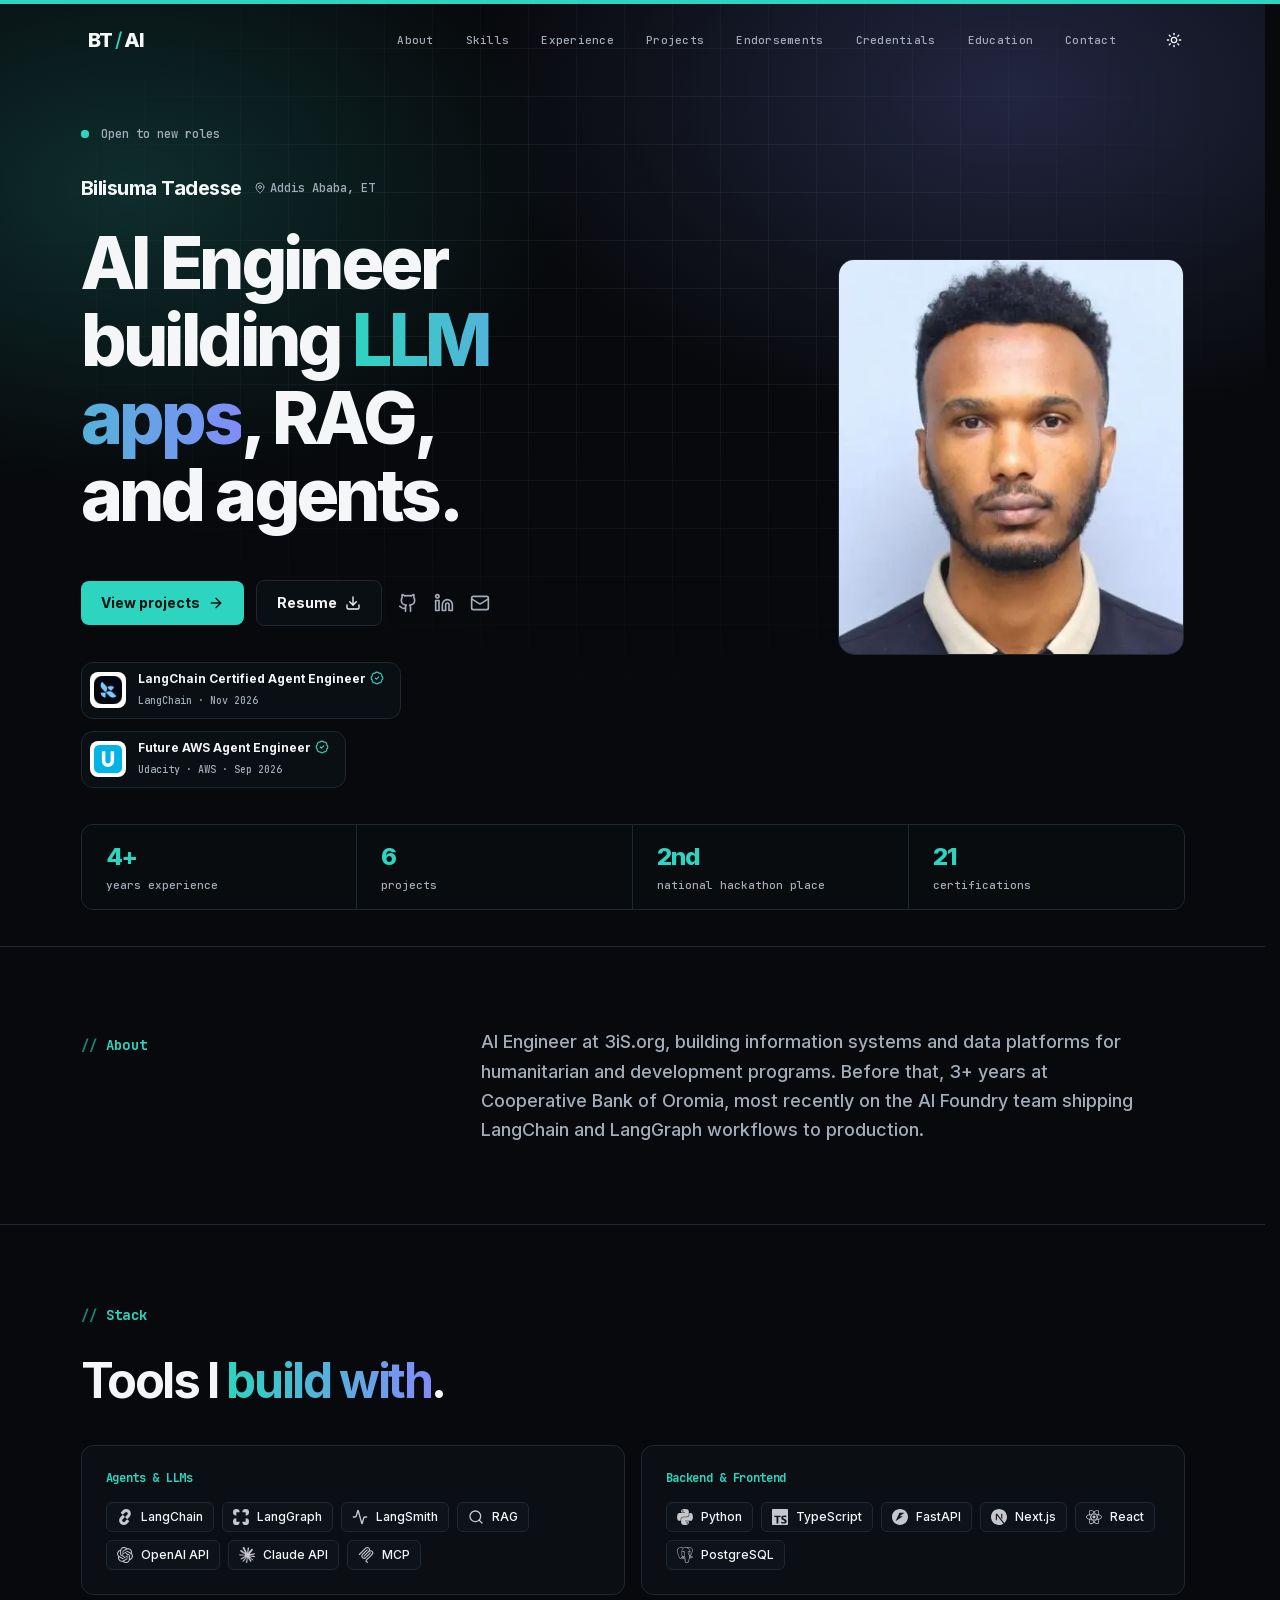
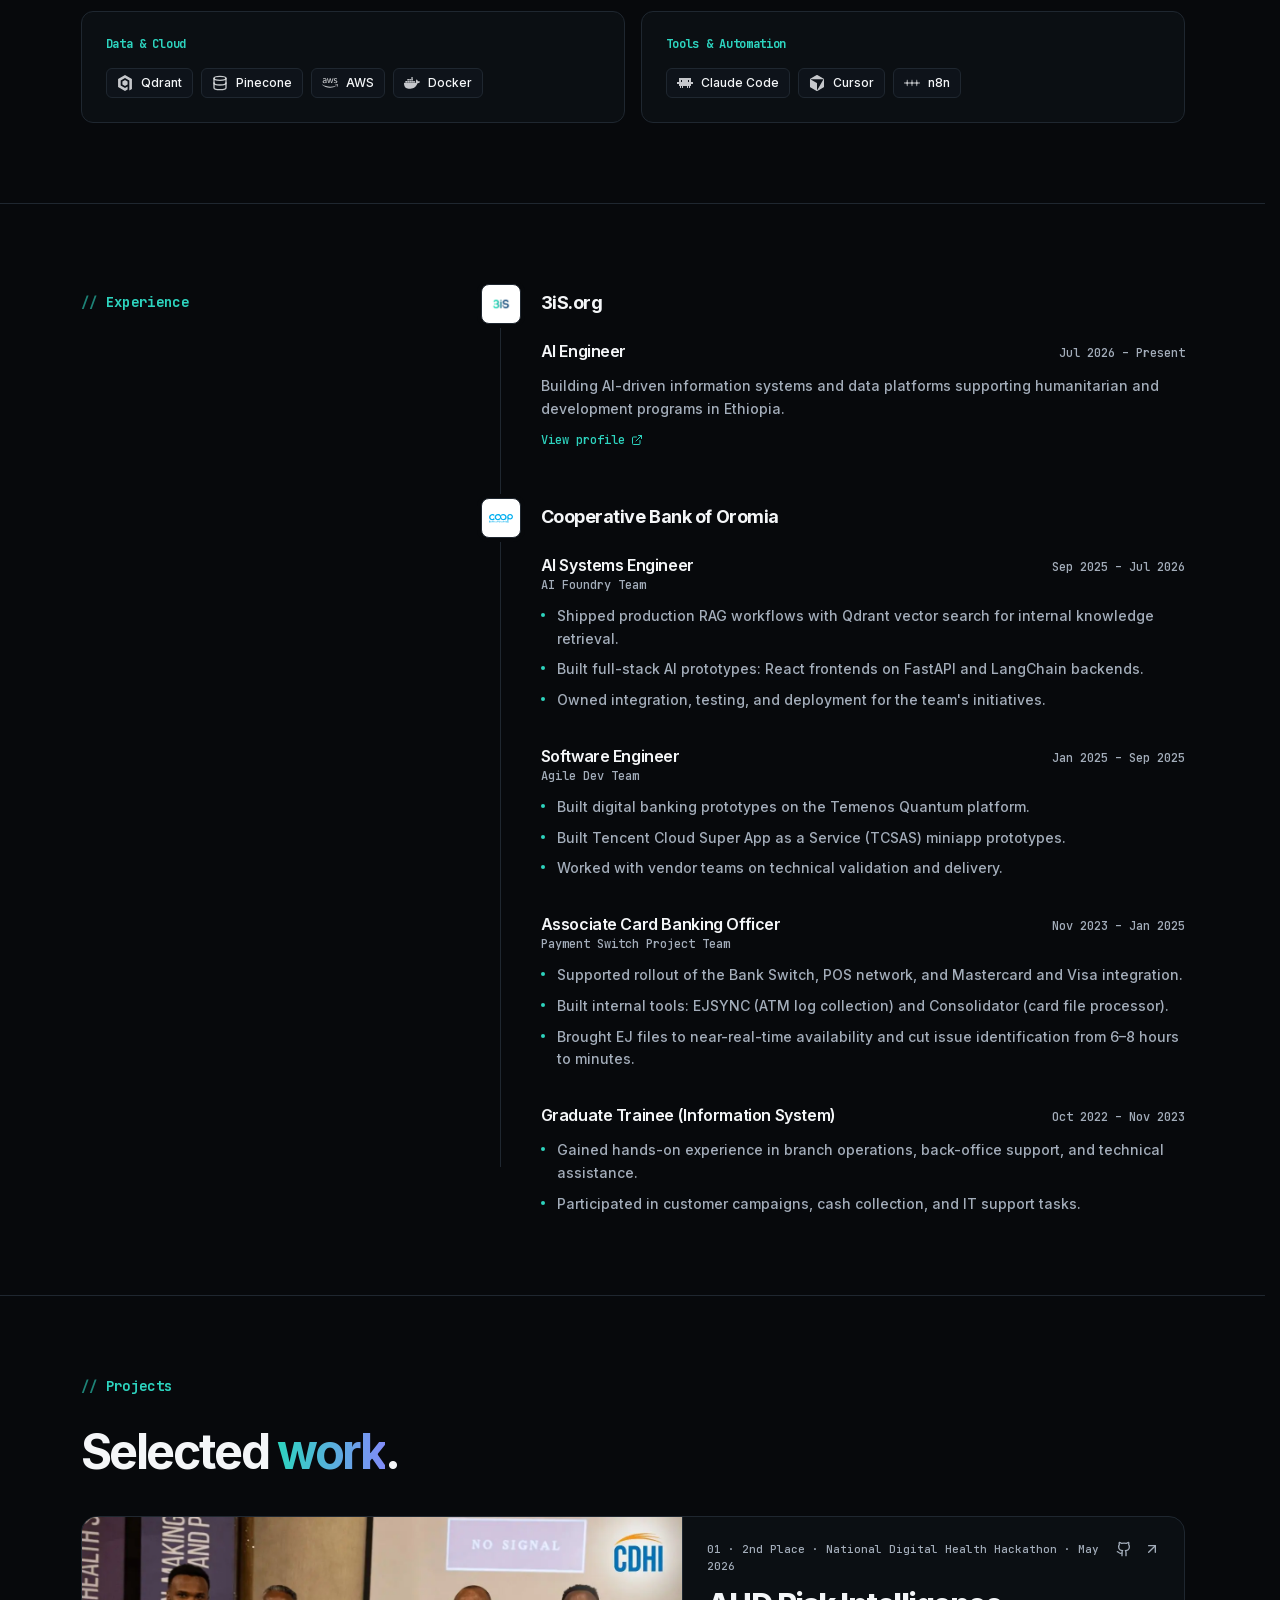
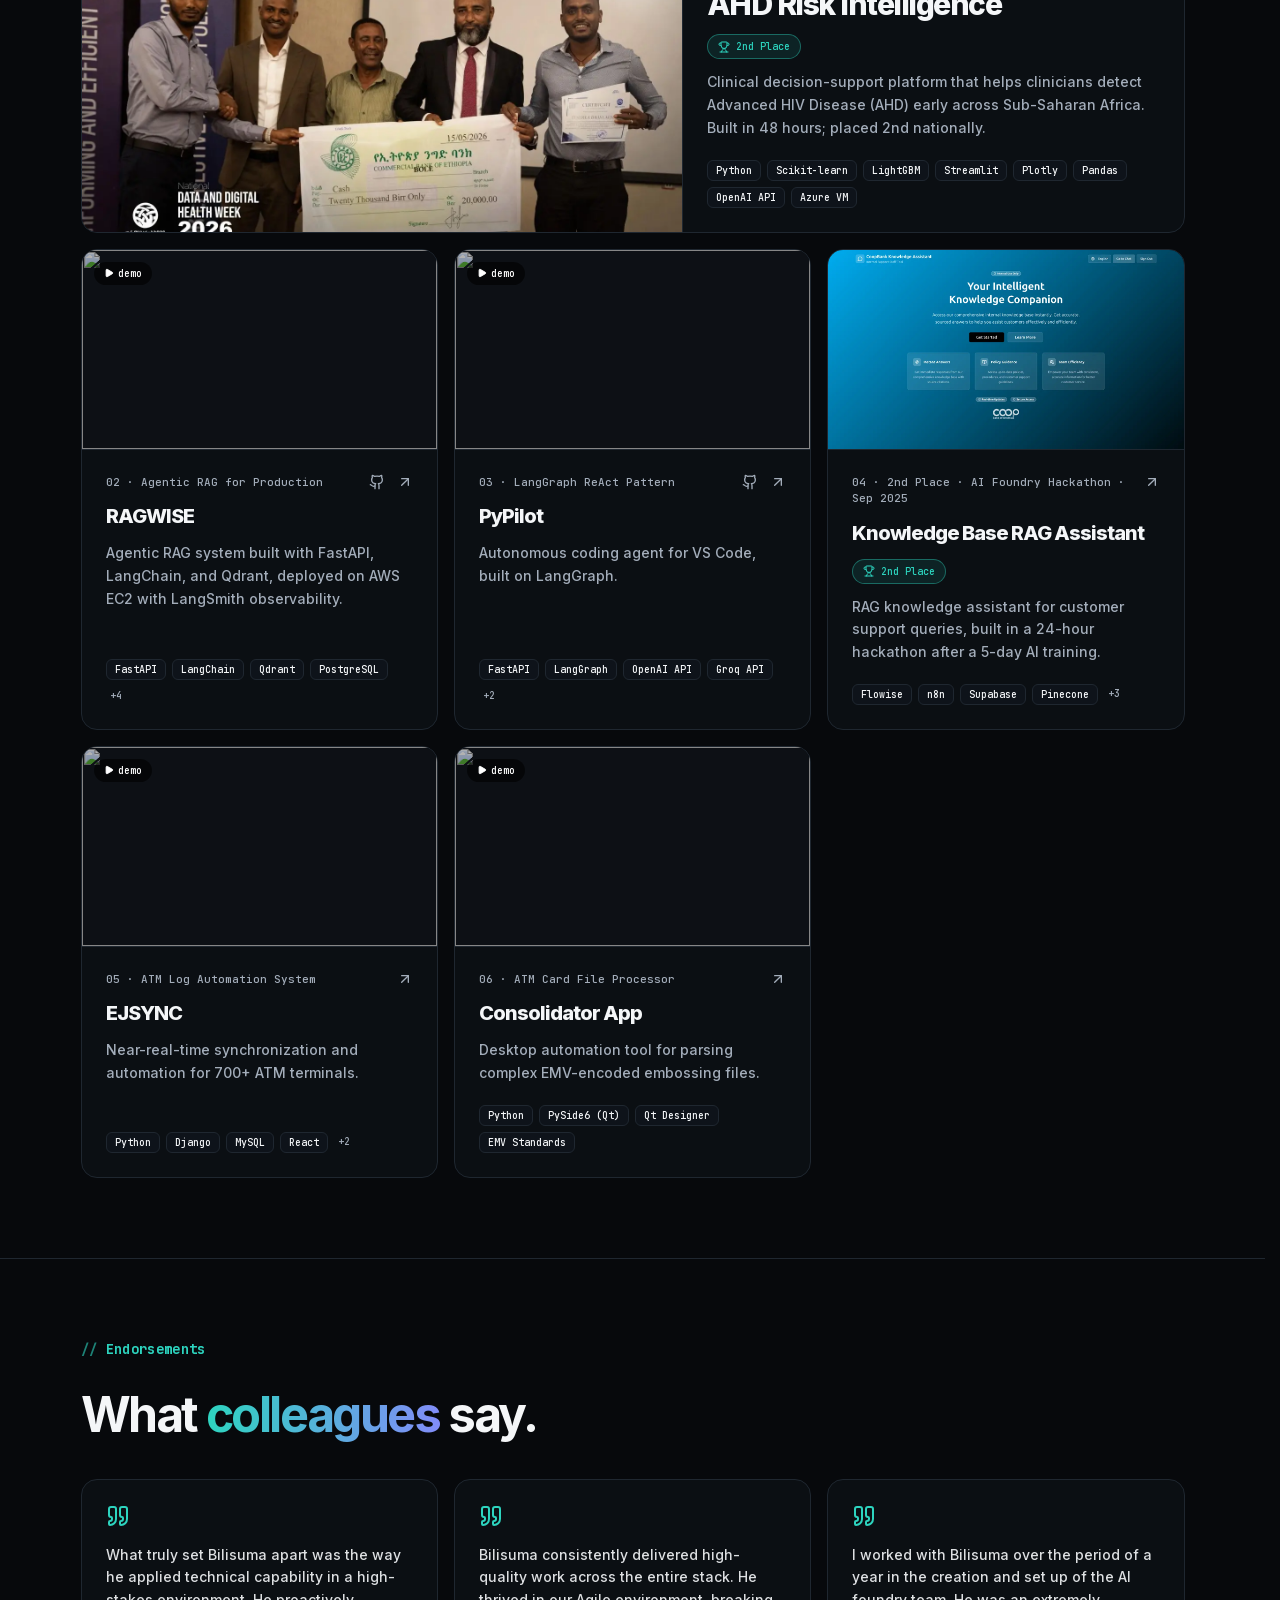
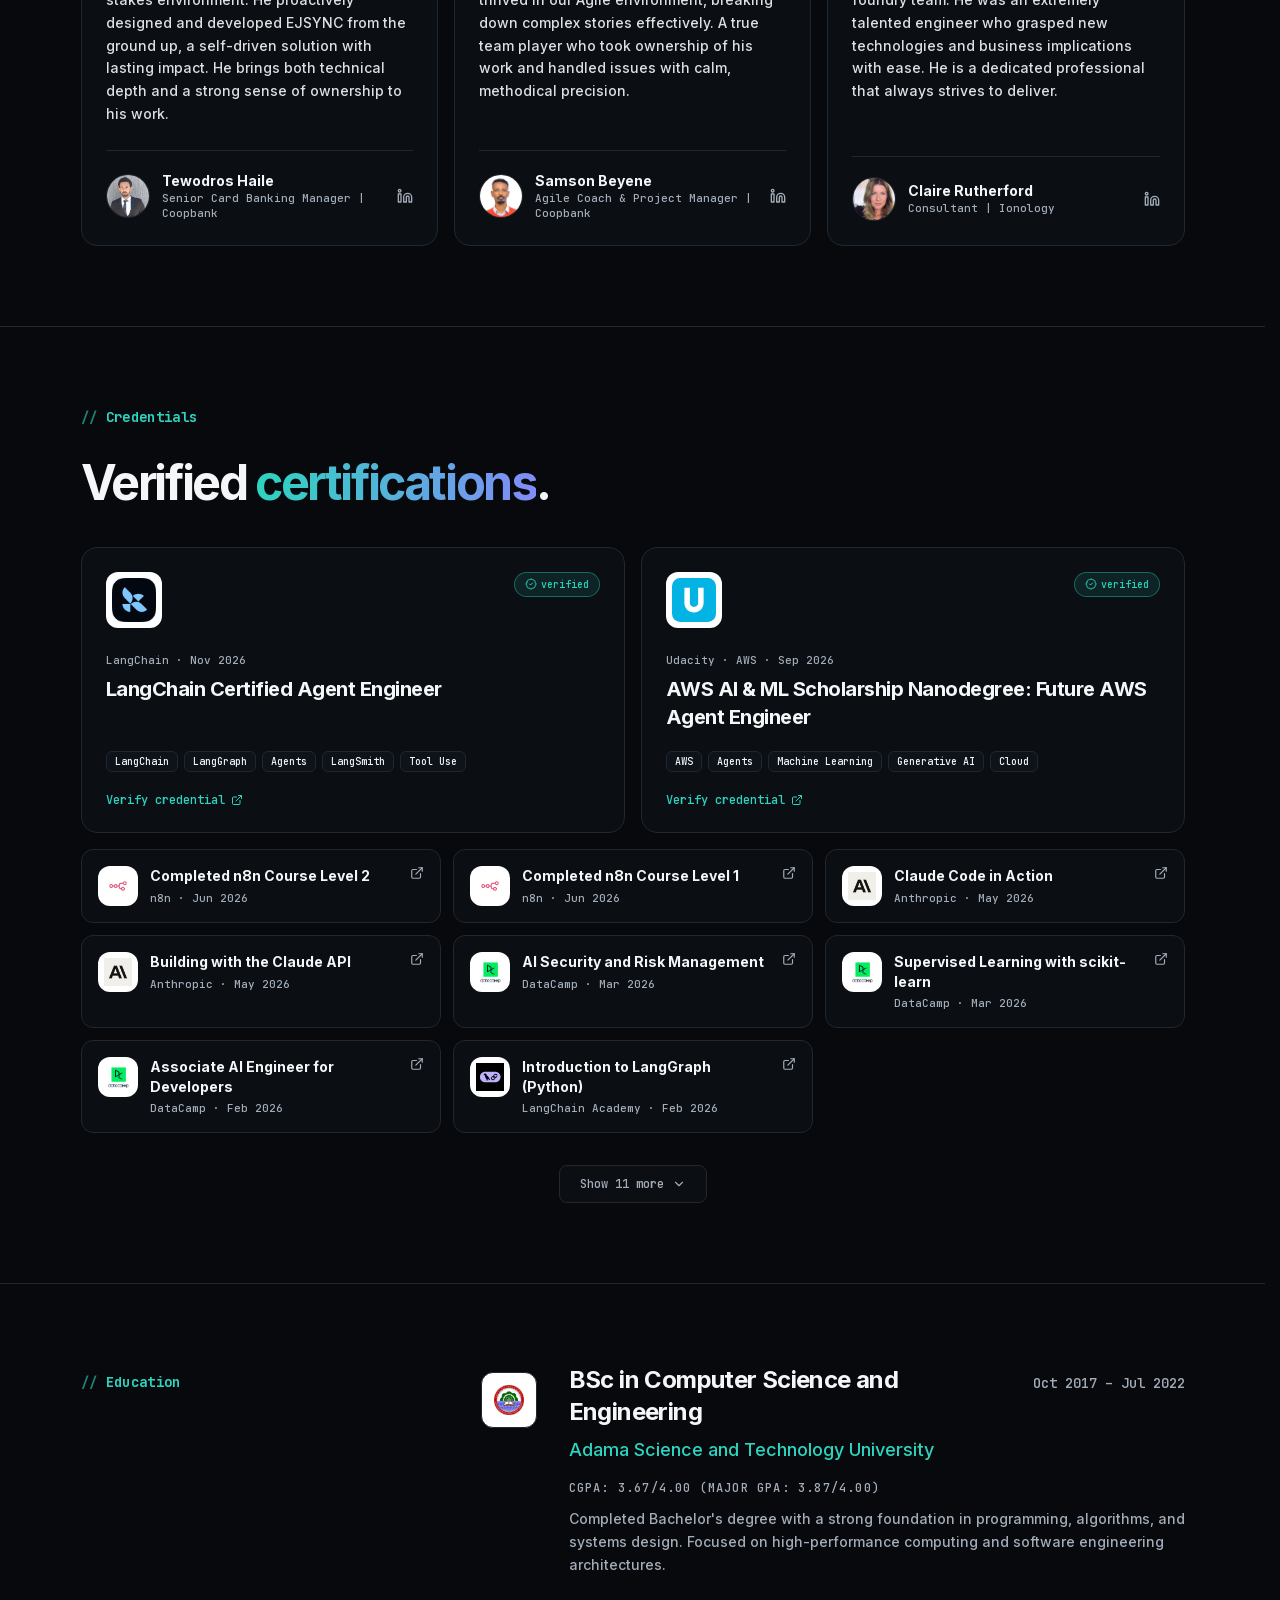
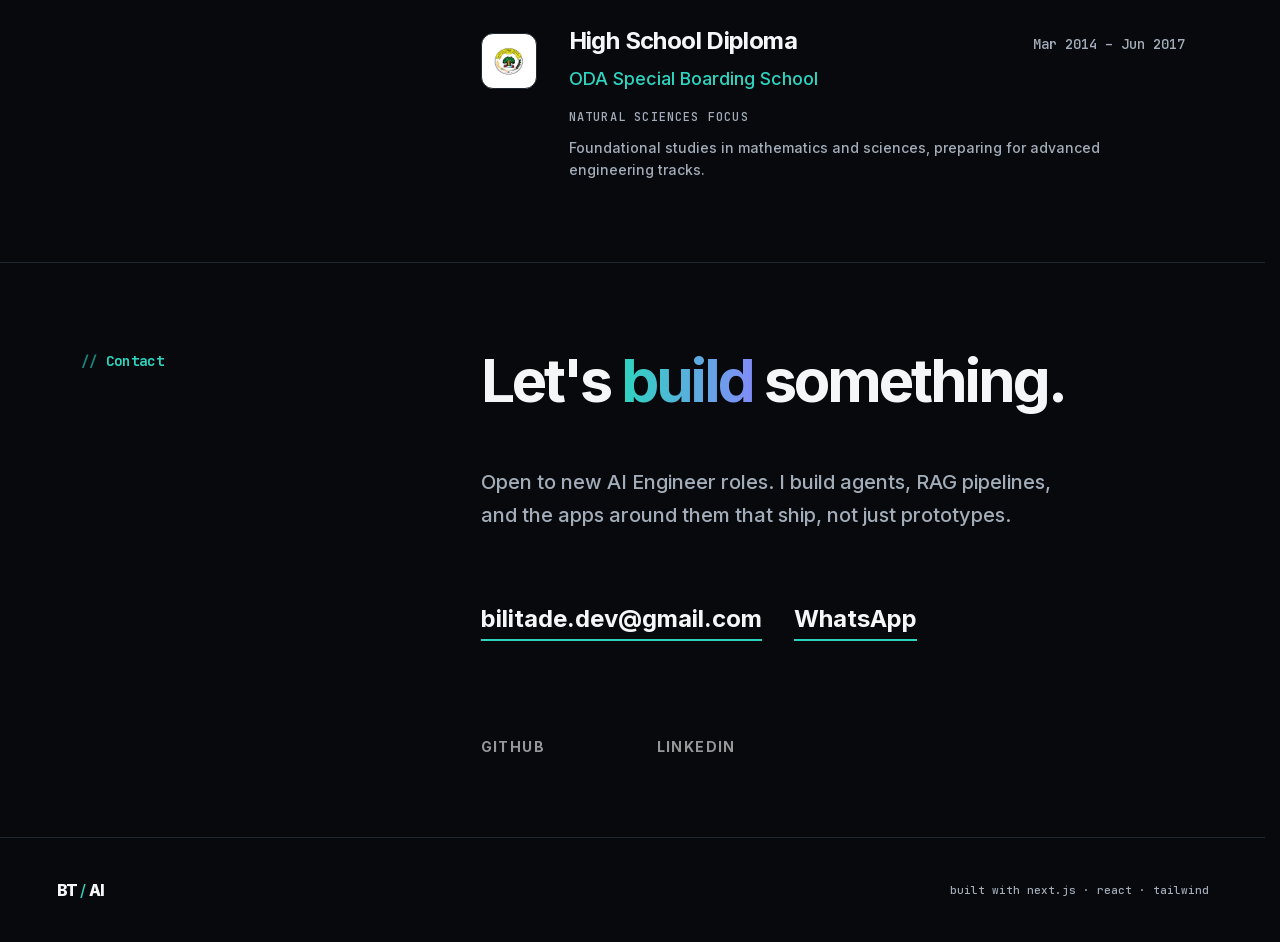
==== commit 0722cfd5: "Updates" ====
--- a/index.html
+++ b/index.html
@@ -1,2 +1,2 @@
-<!DOCTYPE html><html lang="en" class="inter_4101a87d-module__4JTisW__variable jetbrains_mono_f461fd94-module__L9ZR0W__variable playfair_display_7ce5ac5a-module__A9zuwa__variable"><head><meta charSet="utf-8"/><meta name="viewport" content="width=device-width, initial-scale=1, viewport-fit=cover"/><link rel="preload" href="/_next/static/media/83afe278b6a6bb3c-s.p.0q-301v4kxxnr.woff2" as="font" crossorigin="" type="font/woff2"/><link rel="preload" as="image" href="/images/profiles/bilisuma.webp" fetchPriority="high"/><link rel="stylesheet" href="/_next/static/chunks/0pp32n.pdwkeg.css" data-precedence="next"/><link rel="preload" as="script" fetchPriority="low" href="/_next/static/chunks/17zaaje_5zt32.js"/><script src="/_next/static/chunks/04fz9-rpftglp.js" async=""></script><script src="/_next/static/chunks/0m_p1bxtorv5i.js" async=""></script><script src="/_next/static/chunks/turbopack-0g43evv2_qihi.js" async=""></script><script src="/_next/static/chunks/0~snp7i563x4b.js" async=""></script><script src="/_next/static/chunks/0d3tkj33oycf2.js" async=""></script><script src="/_next/static/chunks/0a~1.4igg0iku.js" async=""></script><script src="/_next/static/chunks/02d~81hejl6~-.js" async=""></script><script src="/_next/static/chunks/1236_op4dyubh.js" async=""></script><link rel="dns-prefetch" href="//i.ytimg.com"/><link rel="preconnect" href="https://i.ytimg.com" crossorigin="anonymous"/><meta name="next-size-adjust" content=""/><meta name="theme-color" content="#ffffff" media="(prefers-color-scheme: light)"/><meta name="theme-color" content="#09090b" media="(prefers-color-scheme: dark)"/><title>Bilisuma Tadesse | AI Engineer</title><meta name="description" content="Bilisuma Tadesse is an AI Engineer in Addis Ababa, Ethiopia. Portfolio showcasing production RAG systems, agentic AI with LangChain and LangGraph, LLM applications, and banking automation from 3+ years at Cooperative Bank of Oromia."/><meta name="application-name" content="Bilisuma Tadesse Portfolio"/><link rel="author" href="https://bilitade.github.io"/><meta name="author" content="Bilisuma Tadesse"/><link rel="manifest" href="/manifest.webmanifest"/><meta name="keywords" content="Bilisuma Tadesse,Bilisuma Tadesse Firew,Bilitade,AI Engineer,AI Engineer Ethiopia,Agentic AI Engineer,LLM Engineer,AI Developer,RAG Engineer,Machine Learning Engineer,LangChain developer,LangGraph developer,FastAPI developer,agentic AI,RAG systems,vector search,LLM applications,Cooperative Bank of Oromia,Addis Ababa,Ethiopia software engineer,AI portfolio"/><meta name="creator" content="Bilisuma Tadesse"/><meta name="publisher" content="Bilisuma Tadesse"/><meta name="robots" content="index, follow"/><meta name="googlebot" content="index, follow, max-video-preview:-1, max-image-preview:large, max-snippet:-1"/><meta name="category" content="technology"/><link rel="canonical" href="https://bilitade.github.io/"/><meta property="og:title" content="Bilisuma Tadesse | AI Engineer"/><meta property="og:description" content="Bilisuma Tadesse is an AI Engineer in Addis Ababa, Ethiopia. Portfolio showcasing production RAG systems, agentic AI with LangChain and LangGraph, LLM applications, and banking automation from 3+ years at Cooperative Bank of Oromia."/><meta property="og:url" content="https://bilitade.github.io/"/><meta name="twitter:card" content="summary_large_image"/><meta name="twitter:title" content="Bilisuma Tadesse | AI Engineer"/><meta name="twitter:description" content="Building production-grade agentic AI, RAG, and data systems across humanitarian, banking, and digital health domains."/><meta name="twitter:image" content="https://bilitade.github.io/images/og/card.png"/><link rel="icon" href="/favicon.svg"/><link rel="apple-touch-icon" href="/images/profiles/bilisuma.webp"/><script src="/_next/static/chunks/03~yq9q893hmn.js" noModule=""></script></head><body class="inter_4101a87d-module__4JTisW__className relative min-h-screen font-sans font-medium selection:bg-brand-accent/30 selection:text-white"><div hidden=""><!--$--><!--/$--></div><script type="application/ld+json">{"@context":"https://schema.org","@type":"Person","name":"Bilisuma Tadesse","alternateName":["Bilisuma Tadesse Firew","Bilitade"],"jobTitle":"AI Engineer","description":"AI Engineer at 3iS.org, building AI-driven information systems and data platforms for humanitarian and development programs. Prior to that, I spent 3+ years at Cooperative Bank of Oromia, most recently on the AI Foundry team shipping LangChain and LangGraph workflows into production.","url":"https://bilitade.github.io","email":"bilitade.dev@gmail.com","image":"https://bilitade.github.io/images/profiles/bilisuma.jpg","address":{"@type":"PostalAddress","addressLocality":"Addis Ababa","addressCountry":"ET"},"worksFor":{"@type":"Organization","name":"3iS.org"},"alumniOf":{"@type":"CollegeOrUniversity","name":"Adama Science and Technology University"},"knowsAbout":["LangChain","LangGraph","LangSmith","RAG Systems","OpenAI API","Claude API","Cursor","Claude Code","MCP","n8n","Antigravity CLI","Agent Skills","FastAPI","Python","Streamlit","PostgreSQL","Scikit-learn","System Design","AWS","Docker","Qdrant","Pinecone"],"sameAs":["https://github.com/bilitade","https://www.linkedin.com/in/bilitade/"]}</script><script type="application/ld+json">{"@context":"https://schema.org","@type":"WebSite","name":"Bilisuma Tadesse | AI Engineer Portfolio","alternateName":"Bilisuma Tadesse Portfolio","description":"Bilisuma Tadesse is an AI Engineer in Addis Ababa, Ethiopia. Portfolio showcasing production RAG systems, agentic AI with LangChain and LangGraph, LLM applications, and banking automation from 3+ years at Cooperative Bank of Oromia.","url":"https://bilitade.github.io","inLanguage":"en","author":{"@type":"Person","name":"Bilisuma Tadesse","url":"https://bilitade.github.io"}}</script><script type="application/ld+json">{"@context":"https://schema.org","@type":"ProfilePage","name":"Bilisuma Tadesse, AI Engineer","description":"Bilisuma Tadesse is an AI Engineer in Addis Ababa, Ethiopia. Portfolio showcasing production RAG systems, agentic AI with LangChain and LangGraph, LLM applications, and banking automation from 3+ years at Cooperative Bank of Oromia.","url":"https://bilitade.github.io","dateModified":"2026-08-13","mainEntity":{"@type":"Person","name":"Bilisuma Tadesse","jobTitle":"AI Engineer","url":"https://bilitade.github.io"}}</script><script type="application/ld+json">{"@context":"https://schema.org","@type":"ProfessionalService","name":"Bilisuma Tadesse | AI Engineer","description":"Building production-grade agentic AI, RAG, and data systems across humanitarian, banking, and digital health domains.","url":"https://bilitade.github.io","areaServed":{"@type":"Country","name":"Ethiopia"},"knowsAbout":["LangChain","LangGraph","LangSmith","RAG Systems","OpenAI API","Claude API","Cursor","Claude Code","MCP","n8n","Antigravity CLI","Agent Skills","FastAPI","Python","Streamlit","PostgreSQL","Scikit-learn","System Design","AWS","Docker","Qdrant","Pinecone"]}</script><script>((a,b,c,d,e,f,g,h)=>{let i=document.documentElement,j=["light","dark"];function k(b){var c;(Array.isArray(a)?a:[a]).forEach(a=>{let c="class"===a,d=c&&f?e.map(a=>f[a]||a):e;c?(i.classList.remove(...d),i.classList.add(f&&f[b]?f[b]:b)):i.setAttribute(a,b)}),c=b,h&&j.includes(c)&&(i.style.colorScheme=c)}if(d)k(d);else try{let a=localStorage.getItem(b)||c,d=g&&"system"===a?window.matchMedia("(prefers-color-scheme: dark)").matches?"dark":"light":a;k(d)}catch(a){}})("class","portfolio-theme","system",null,["light","dark"],null,true,true)</script><div class="scroll-progress fixed top-0 left-0 right-0 z-[60] h-1 origin-left bg-brand-accent" aria-hidden="true"></div><header class="fixed top-0 left-0 right-0 z-50 transition-all duration-300 bg-transparent py-8"><nav class="mx-auto flex max-w-5xl items-center justify-between px-6"><div class="flex items-center gap-6"><a href="#" class="group whitespace-nowrap text-xl font-extrabold uppercase tracking-tighter">BT<!-- --> <span class="inline-block font-light text-brand-accent transition-transform group-hover:rotate-12">/</span> <!-- -->AI</a></div><div class="flex items-center gap-6 md:gap-10"><div class="hidden items-center gap-6 xl:gap-8 lg:flex"><a href="#about" class="text-[10px] font-bold uppercase tracking-widest text-muted-foreground transition-colors hover:text-foreground">About</a><a href="#skills" class="text-[10px] font-bold uppercase tracking-widest text-muted-foreground transition-colors hover:text-foreground">Skills</a><a href="#experience" class="text-[10px] font-bold uppercase tracking-widest text-muted-foreground transition-colors hover:text-foreground">Experience</a><a href="#projects" class="text-[10px] font-bold uppercase tracking-widest text-muted-foreground transition-colors hover:text-foreground">Projects</a><a href="#testimonials" class="text-[10px] font-bold uppercase tracking-widest text-muted-foreground transition-colors hover:text-foreground">Endorsements</a><a href="#certifications" class="text-[10px] font-bold uppercase tracking-widest text-muted-foreground transition-colors hover:text-foreground">Credentials</a><a href="#education" class="text-[10px] font-bold uppercase tracking-widest text-muted-foreground transition-colors hover:text-foreground">Education</a><a href="#contact" class="text-[10px] font-bold uppercase tracking-widest text-muted-foreground transition-colors hover:text-foreground">Contact</a></div><div class="flex items-center gap-2"><button class="inline-flex items-center justify-center rounded-md py-2 text-sm font-medium transition-colors focus-visible:outline-none focus-visible:ring-1 focus-visible:ring-ring disabled:pointer-events-none disabled:opacity-50 hover:bg-accent hover:text-accent-foreground w-9 px-0" aria-hidden="true" tabindex="-1"><svg xmlns="http://www.w3.org/2000/svg" width="24" height="24" viewBox="0 0 24 24" fill="none" stroke="currentColor" stroke-width="2" stroke-linecap="round" stroke-linejoin="round" class="lucide lucide-moon h-4 w-4 opacity-0" aria-hidden="true"><path d="M20.985 12.486a9 9 0 1 1-9.473-9.472c.405-.022.617.46.402.803a6 6 0 0 0 8.268 8.268c.344-.215.825-.004.803.401"></path></svg></button><button class="inline-flex items-center justify-center rounded-md text-sm font-medium transition-colors focus-visible:outline-none focus-visible:ring-1 focus-visible:ring-ring disabled:pointer-events-none disabled:opacity-50 hover:bg-accent hover:text-accent-foreground p-2 lg:hidden" aria-label="Open menu"><svg xmlns="http://www.w3.org/2000/svg" width="24" height="24" viewBox="0 0 24 24" fill="none" stroke="currentColor" stroke-width="2" stroke-linecap="round" stroke-linejoin="round" class="lucide lucide-menu h-5 w-5" aria-hidden="true"><path d="M4 5h16"></path><path d="M4 12h16"></path><path d="M4 19h16"></path></svg></button></div></div></nav><div class="overflow-hidden border-t border-border bg-background transition-[max-height,opacity] duration-300 ease-out lg:hidden max-h-0 opacity-0 border-t-transparent" aria-hidden="true"><div class="flex flex-col gap-6 p-6"><a href="#about" class="text-[10px] font-bold uppercase tracking-widest text-muted-foreground transition-colors hover:text-foreground">About</a><a href="#skills" class="text-[10px] font-bold uppercase tracking-widest text-muted-foreground transition-colors hover:text-foreground">Skills</a><a href="#experience" class="text-[10px] font-bold uppercase tracking-widest text-muted-foreground transition-colors hover:text-foreground">Experience</a><a href="#projects" class="text-[10px] font-bold uppercase tracking-widest text-muted-foreground transition-colors hover:text-foreground">Projects</a><a href="#testimonials" class="text-[10px] font-bold uppercase tracking-widest text-muted-foreground transition-colors hover:text-foreground">Endorsements</a><a href="#certifications" class="text-[10px] font-bold uppercase tracking-widest text-muted-foreground transition-colors hover:text-foreground">Credentials</a><a href="#education" class="text-[10px] font-bold uppercase tracking-widest text-muted-foreground transition-colors hover:text-foreground">Education</a><a href="#contact" class="text-[10px] font-bold uppercase tracking-widest text-muted-foreground transition-colors hover:text-foreground">Contact</a></div></div></header><main class="mx-auto max-w-5xl"><section class="py-20 px-6 max-w-5xl mx-auto min-h-screen flex flex-col justify-center relative overflow-hidden"><div class="absolute inset-0 -z-10 overflow-hidden pointer-events-none" aria-hidden="true"><svg class="absolute inset-0 w-full h-full opacity-[0.04]" xmlns="http://www.w3.org/2000/svg"><defs><pattern id="dot-grid" x="0" y="0" width="28" height="28" patternUnits="userSpaceOnUse"><circle cx="1" cy="1" r="1" fill="currentColor"></circle></pattern></defs><rect width="100%" height="100%" fill="url(#dot-grid)"></rect></svg><div class="absolute bottom-0 left-0 right-0 h-40 bg-gradient-to-t from-background to-transparent"></div><div class="absolute -top-20 right-[18%] w-px h-[50vh] bg-gradient-to-b from-transparent via-brand-accent/30 to-transparent" style="transform:rotate(12deg);transform-origin:top center"></div><div class="absolute -top-20 right-[22%] w-px h-[35vh] bg-gradient-to-b from-transparent via-brand-accent/15 to-transparent" style="transform:rotate(12deg);transform-origin:top center"></div></div><div class="grid md:grid-cols-[1fr_auto] gap-16 items-center"><div class="max-w-3xl order-2 md:order-1"><div class="hero-rise flex items-center gap-4 flex-wrap mb-10"><div class="flex items-center gap-2 text-[9px] font-mono uppercase tracking-[0.18em] text-muted-foreground border border-border/50 rounded-full px-3 py-1.5 bg-muted/30"><span class="inline-block w-1.5 h-1.5 rounded-full bg-brand-accent"></span>Open to new opportunities</div><span class="text-[9px] font-mono text-muted-foreground/40 uppercase tracking-widest hidden sm:inline">// Addis Ababa, ET</span></div><div class="hero-rise hero-rise-delay-1 flex items-center gap-3 mb-6"><div class="w-6 h-px bg-brand-accent"></div><span class="text-brand-accent font-mono text-[10px] uppercase tracking-[0.25em]">AI Engineer</span></div><div class="mb-8 overflow-hidden"><span class="hero-rise block text-6xl md:text-8xl font-extrabold tracking-tighter leading-[0.88] hero-rise-delay-2">Bilisuma</span><span class="hero-rise block text-6xl md:text-8xl font-extrabold tracking-tighter leading-[0.88] text-brand-accent hero-rise-delay-3">Tadesse<span class="inline-block ml-2 mb-1 md:mb-2 h-2.5 w-2.5 md:h-3 md:w-3 rounded-full bg-brand-accent align-middle" aria-hidden="true"></span></span></div><p class="hero-rise hero-rise-delay-4 text-base md:text-lg text-muted-foreground leading-relaxed mb-12 max-w-xl font-normal border-l-2 border-brand-accent/30 pl-4">Building production-grade agentic AI, RAG, and data systems across humanitarian, banking, and digital health domains.</p><div class="hero-rise hero-rise-delay-5 flex flex-wrap items-center gap-3 mb-10"><a href="#projects" class="group inline-flex items-center gap-2 px-5 py-2.5 text-[10px] font-bold uppercase tracking-wider bg-brand-accent text-brand-accent-foreground rounded-full hover:bg-brand-accent/90 transition-colors">View Projects<svg xmlns="http://www.w3.org/2000/svg" width="24" height="24" viewBox="0 0 24 24" fill="none" stroke="currentColor" stroke-width="2" stroke-linecap="round" stroke-linejoin="round" class="lucide lucide-arrow-right h-3 w-3 group-hover:translate-x-0.5 transition-transform" aria-hidden="true"><path d="M5 12h14"></path><path d="m12 5 7 7-7 7"></path></svg></a><a href="/pdf/bilisuma_tadesse_resume_august_2026.pdf" download="bilisuma_tadesse_resume_august_2026.pdf" class="group inline-flex items-center gap-2 px-5 py-2.5 text-[10px] font-bold uppercase tracking-wider border border-border rounded-full hover:bg-muted transition-colors">Resume<svg xmlns="http://www.w3.org/2000/svg" width="24" height="24" viewBox="0 0 24 24" fill="none" stroke="currentColor" stroke-width="2" stroke-linecap="round" stroke-linejoin="round" class="lucide lucide-download h-3 w-3 group-hover:translate-y-0.5 transition-transform" aria-hidden="true"><path d="M12 15V3"></path><path d="M21 15v4a2 2 0 0 1-2 2H5a2 2 0 0 1-2-2v-4"></path><path d="m7 10 5 5 5-5"></path></svg></a><a href="#contact" class="inline-flex items-center gap-2 px-5 py-2.5 text-[10px] font-bold uppercase tracking-wider text-muted-foreground hover:text-foreground transition-colors">Contact</a></div><div class="hero-rise hero-rise-delay-6 flex items-center gap-4"><a href="https://github.com/bilitade" target="_blank" rel="noopener noreferrer" class="text-muted-foreground/50 hover:text-foreground transition-colors" aria-label="GitHub"><svg xmlns="http://www.w3.org/2000/svg" width="24" height="24" viewBox="0 0 24 24" fill="none" stroke="currentColor" stroke-width="2" stroke-linecap="round" stroke-linejoin="round" class="lucide lucide-github w-4 h-4" aria-hidden="true"><path d="M15 22v-4a4.8 4.8 0 0 0-1-3.5c3 0 6-2 6-5.5.08-1.25-.27-2.48-1-3.5.28-1.15.28-2.35 0-3.5 0 0-1 0-3 1.5-2.64-.5-5.36-.5-8 0C6 2 5 2 5 2c-.3 1.15-.3 2.35 0 3.5A5.403 5.403 0 0 0 4 9c0 3.5 3 5.5 6 5.5-.39.49-.68 1.05-.85 1.65-.17.6-.22 1.23-.15 1.85v4"></path><path d="M9 18c-4.51 2-5-2-7-2"></path></svg></a><a href="https://www.linkedin.com/in/bilitade/" target="_blank" rel="noopener noreferrer" class="text-muted-foreground/50 hover:text-foreground transition-colors" aria-label="LinkedIn"><svg xmlns="http://www.w3.org/2000/svg" width="24" height="24" viewBox="0 0 24 24" fill="none" stroke="currentColor" stroke-width="2" stroke-linecap="round" stroke-linejoin="round" class="lucide lucide-linkedin w-4 h-4" aria-hidden="true"><path d="M16 8a6 6 0 0 1 6 6v7h-4v-7a2 2 0 0 0-2-2 2 2 0 0 0-2 2v7h-4v-7a6 6 0 0 1 6-6z"></path><rect width="4" height="12" x="2" y="9"></rect><circle cx="4" cy="4" r="2"></circle></svg></a><a href="mailto:bilitade.dev@gmail.com" class="text-muted-foreground/50 hover:text-foreground transition-colors" aria-label="Email"><svg xmlns="http://www.w3.org/2000/svg" width="24" height="24" viewBox="0 0 24 24" fill="none" stroke="currentColor" stroke-width="2" stroke-linecap="round" stroke-linejoin="round" class="lucide lucide-mail w-4 h-4" aria-hidden="true"><path d="m22 7-8.991 5.727a2 2 0 0 1-2.009 0L2 7"></path><rect x="2" y="4" width="20" height="16" rx="2"></rect></svg></a><div class="w-px h-4 bg-border mx-1"></div><span class="text-[8px] font-mono text-muted-foreground uppercase tracking-widest">bilitade.dev@gmail.com</span></div></div><div class="hero-rise hero-rise-delay-2 order-1 md:order-2 flex justify-center md:justify-end pt-8 md:pt-0"><div class="relative group cursor-default select-none"><div class="relative w-64 h-72 md:w-72 md:h-80 rounded-2xl overflow-hidden border border-border/60 shadow-2xl"><img alt="Bilisuma Tadesse" fetchPriority="high" decoding="async" data-nimg="fill" class="object-cover object-top" style="position:absolute;height:100%;width:100%;left:0;top:0;right:0;bottom:0;color:transparent" src="/images/profiles/bilisuma.webp"/><div class="absolute bottom-0 left-0 right-0 h-28 bg-gradient-to-t from-black/70 to-transparent"></div><div class="absolute bottom-0 left-0 right-0 p-4 flex items-end justify-between"><div><p class="text-xs font-bold text-white leading-tight">Bilisuma Tadesse</p></div><div class="flex items-center gap-1.5"><span class="inline-flex rounded-full h-2 w-2 bg-brand-accent"></span><span class="text-[8px] font-mono uppercase text-white/50 tracking-widest">Open</span></div></div></div><div class="absolute -top-2 -left-2 w-5 h-5 border-t-2 border-l-2 border-brand-accent/60 rounded-tl-sm"></div><div class="absolute -bottom-2 -right-2 w-5 h-5 border-b-2 border-r-2 border-brand-accent/60 rounded-br-sm"></div><div class="absolute -top-3 -right-3 bg-background border border-border/70 rounded-full px-3 py-1 flex items-center gap-1.5 shadow-md"><span class="inline-block w-1.5 h-1.5 rounded-full bg-brand-accent"></span><span class="text-[8px] font-mono uppercase tracking-widest text-muted-foreground">3+ yrs</span></div><div class="absolute -bottom-3 -left-4 bg-background border border-border/70 rounded-full px-3 py-1 flex items-center gap-1.5 shadow-md"><span class="inline-block w-1.5 h-1.5 rounded-full bg-brand-accent"></span><span class="text-[8px] font-mono uppercase tracking-widest text-muted-foreground">6 projects shipped</span></div></div></div></div><div class="hero-rise hero-rise-delay-7 absolute bottom-10 left-1/2 -translate-x-1/2 flex flex-col items-center gap-2"><div class="w-px h-8 bg-gradient-to-b from-brand-accent/60 to-transparent"></div><span class="text-[7px] font-mono uppercase tracking-[0.3em] text-muted-foreground">Scroll</span></div></section><section id="about" class="py-20 px-6 max-w-5xl mx-auto border-t border-border"><div class="grid items-start gap-12 md:grid-cols-[1fr_2fr]"><h2 class="section-heading mt-2">About</h2><div class="space-y-12"><p class="max-w-2xl whitespace-pre-line text-lg leading-relaxed text-muted-foreground">AI Engineer at 3iS.org, building AI-driven information systems and data platforms for humanitarian and development programs. Prior to that, I spent 3+ years at Cooperative Bank of Oromia, most recently on the AI Foundry team shipping LangChain and LangGraph workflows into production.</p></div></div></section><section id="skills" class="py-20 px-6 max-w-5xl mx-auto border-t border-border"><div class="grid items-start gap-12 md:grid-cols-[1fr_2fr]"><h2 class="section-heading mt-2">Skills</h2><div class="grid gap-x-12 gap-y-10 sm:grid-cols-2"><div><h3 class="mb-4 border-b border-border pb-2 text-sm font-bold uppercase tracking-wider">Agentic AI</h3><ul class="space-y-2"><li class="flex items-center gap-2 text-muted-foreground"><span class="h-1 w-1 rounded-full bg-brand-accent"></span>LangChain</li><li class="flex items-center gap-2 text-muted-foreground"><span class="h-1 w-1 rounded-full bg-brand-accent"></span>LangGraph</li><li class="flex items-center gap-2 text-muted-foreground"><span class="h-1 w-1 rounded-full bg-brand-accent"></span>LangSmith</li><li class="flex items-center gap-2 text-muted-foreground"><span class="h-1 w-1 rounded-full bg-brand-accent"></span>RAG Systems</li><li class="flex items-center gap-2 text-muted-foreground"><span class="h-1 w-1 rounded-full bg-brand-accent"></span>OpenAI API</li><li class="flex items-center gap-2 text-muted-foreground"><span class="h-1 w-1 rounded-full bg-brand-accent"></span>Claude API</li></ul></div><div><h3 class="mb-4 border-b border-border pb-2 text-sm font-bold uppercase tracking-wider">AI Dev Tools</h3><ul class="space-y-2"><li class="flex items-center gap-2 text-muted-foreground"><span class="h-1 w-1 rounded-full bg-brand-accent"></span>Cursor</li><li class="flex items-center gap-2 text-muted-foreground"><span class="h-1 w-1 rounded-full bg-brand-accent"></span>Claude Code</li><li class="flex items-center gap-2 text-muted-foreground"><span class="h-1 w-1 rounded-full bg-brand-accent"></span>MCP</li><li class="flex items-center gap-2 text-muted-foreground"><span class="h-1 w-1 rounded-full bg-brand-accent"></span>n8n</li><li class="flex items-center gap-2 text-muted-foreground"><span class="h-1 w-1 rounded-full bg-brand-accent"></span>Antigravity CLI</li><li class="flex items-center gap-2 text-muted-foreground"><span class="h-1 w-1 rounded-full bg-brand-accent"></span>Agent Skills</li></ul></div><div><h3 class="mb-4 border-b border-border pb-2 text-sm font-bold uppercase tracking-wider">Backend &amp; ML</h3><ul class="space-y-2"><li class="flex items-center gap-2 text-muted-foreground"><span class="h-1 w-1 rounded-full bg-brand-accent"></span>FastAPI</li><li class="flex items-center gap-2 text-muted-foreground"><span class="h-1 w-1 rounded-full bg-brand-accent"></span>Python</li><li class="flex items-center gap-2 text-muted-foreground"><span class="h-1 w-1 rounded-full bg-brand-accent"></span>Streamlit</li><li class="flex items-center gap-2 text-muted-foreground"><span class="h-1 w-1 rounded-full bg-brand-accent"></span>PostgreSQL</li><li class="flex items-center gap-2 text-muted-foreground"><span class="h-1 w-1 rounded-full bg-brand-accent"></span>Scikit-learn</li><li class="flex items-center gap-2 text-muted-foreground"><span class="h-1 w-1 rounded-full bg-brand-accent"></span>System Design</li></ul></div><div><h3 class="mb-4 border-b border-border pb-2 text-sm font-bold uppercase tracking-wider">Infrastructure</h3><ul class="space-y-2"><li class="flex items-center gap-2 text-muted-foreground"><span class="h-1 w-1 rounded-full bg-brand-accent"></span>AWS</li><li class="flex items-center gap-2 text-muted-foreground"><span class="h-1 w-1 rounded-full bg-brand-accent"></span>Docker</li><li class="flex items-center gap-2 text-muted-foreground"><span class="h-1 w-1 rounded-full bg-brand-accent"></span>Qdrant</li><li class="flex items-center gap-2 text-muted-foreground"><span class="h-1 w-1 rounded-full bg-brand-accent"></span>Pinecone</li></ul></div></div></div></section><!--$?--><template id="B:0"></template><!--/$--><!--$?--><template id="B:1"></template><!--/$--><!--$?--><template id="B:2"></template><!--/$--><!--$?--><template id="B:3"></template><!--/$--><!--$?--><template id="B:4"></template><!--/$--><!--$?--><template id="B:5"></template><!--/$--><!--$--><!--/$--></main><footer class="border-t border-border px-6 py-20"><div class="mx-auto flex max-w-5xl flex-col items-center justify-between gap-8 md:flex-row"><div class="whitespace-nowrap text-xl font-extrabold uppercase tracking-tighter">BT<!-- --> <span class="text-brand-accent">/</span> <!-- -->AI</div><p class="text-center font-mono text-[10px] tracking-wide text-muted-foreground md:text-right">Built with Next.js, React &amp; Tailwind</p></div></footer><script>requestAnimationFrame(function(){$RT=performance.now()});</script><script src="/_next/static/chunks/17zaaje_5zt32.js" id="_R_" async=""></script><div hidden id="S:0"><section id="experience" class="py-20 px-6 max-w-5xl mx-auto border-t border-border"><div class="grid items-start gap-12 md:grid-cols-[1fr_2fr]"><h2 class="section-heading mt-2">Experience</h2><div class="space-y-20"><div class="relative flex gap-6 md:gap-10"><div class="hidden shrink-0 pt-1 sm:block"><div class="relative z-10 flex h-14 w-14 items-center justify-center rounded-xl border border-border bg-white p-3 transition-all duration-500"><img alt="3iS.org (Information, Innovation, Impact)" loading="lazy" width="40" height="40" decoding="async" data-nimg="1" class="max-h-full max-w-full object-contain" style="color:transparent" src="/images/company/3isolution_logo.jpeg"/></div></div><div class="flex-1 space-y-12"><div class="mb-8"><h3 class="text-2xl font-bold tracking-tight text-foreground">3iS.org (Information, Innovation, Impact)</h3></div><div class="space-y-16"><div class="relative"><div class="absolute -left-[56px] top-3 hidden h-2 w-2 rounded-full bg-brand-accent sm:block md:-left-[72px]"></div><div class="mb-3 flex flex-col justify-between gap-2 md:flex-row md:items-baseline"><div><h4 class="text-xl font-bold text-foreground/90">AI Engineer</h4></div><span class="whitespace-nowrap font-mono text-xs text-muted-foreground/80">Jul 2026 – Present</span></div><p class="max-w-2xl font-light leading-relaxed text-muted-foreground mb-3">Building AI-driven information systems and data platforms supporting humanitarian and development programs in Ethiopia.</p><a href="https://3is.org/our-team/bilisuma-tadesse/" target="_blank" rel="noopener noreferrer" class="group/link mb-6 inline-flex items-center gap-1.5 font-mono text-[10px] uppercase tracking-widest text-muted-foreground transition-colors hover:text-brand-accent">View profile<svg xmlns="http://www.w3.org/2000/svg" width="24" height="24" viewBox="0 0 24 24" fill="none" stroke="currentColor" stroke-width="2" stroke-linecap="round" stroke-linejoin="round" class="lucide lucide-external-link h-2.5 w-2.5 transition-colors group-hover/link:text-brand-accent" aria-hidden="true"><path d="M15 3h6v6"></path><path d="M10 14 21 3"></path><path d="M18 13v6a2 2 0 0 1-2 2H5a2 2 0 0 1-2-2V8a2 2 0 0 1 2-2h6"></path></svg></a></div></div></div></div><div class="relative flex gap-6 md:gap-10"><div class="absolute bottom-4 left-[28px] top-[70px] hidden w-px bg-border sm:block"></div><div class="hidden shrink-0 pt-1 sm:block"><div class="relative z-10 flex h-14 w-14 items-center justify-center rounded-xl border border-border bg-white p-3 transition-all duration-500"><img alt="Cooperative Bank of Oromia" loading="lazy" width="40" height="40" decoding="async" data-nimg="1" class="max-h-full max-w-full object-contain" style="color:transparent" src="/images/company/coopbank.svg"/></div></div><div class="flex-1 space-y-12"><div class="mb-8"><h3 class="text-2xl font-bold tracking-tight text-foreground">Cooperative Bank of Oromia</h3></div><div class="space-y-16"><div class="relative"><div class="absolute -left-[56px] top-3 hidden h-2 w-2 rounded-full bg-brand-accent sm:block md:-left-[72px]"></div><div class="mb-3 flex flex-col justify-between gap-2 md:flex-row md:items-baseline"><div><h4 class="text-xl font-bold text-foreground/90">AI Systems Engineer</h4><p class="mt-0.5 font-mono text-xs text-muted-foreground">AI Foundry Team</p></div><span class="whitespace-nowrap font-mono text-xs text-muted-foreground/80">Sep 2025 – Jul 2026</span></div><p class="max-w-2xl font-light leading-relaxed text-muted-foreground mb-6">Building experimental AI-powered products using FastAPI, LangChain, and OpenAI API with a focus on production-grade RAG workflows.</p><ul class="space-y-4"><li class="group/ach flex max-w-2xl items-start gap-4 text-xs leading-relaxed text-foreground/70"><span class="mt-1.5 h-1.5 w-1.5 shrink-0 rounded-full bg-brand-accent/30 transition-colors group-hover/ach:bg-brand-accent"></span>Shipped production-grade RAG workflows with Qdrant vector search for internal knowledge retrieval.</li><li class="group/ach flex max-w-2xl items-start gap-4 text-xs leading-relaxed text-foreground/70"><span class="mt-1.5 h-1.5 w-1.5 shrink-0 rounded-full bg-brand-accent/30 transition-colors group-hover/ach:bg-brand-accent"></span>Built full-stack AI prototypes with React frontends and FastAPI/LangChain backends.</li><li class="group/ach flex max-w-2xl items-start gap-4 text-xs leading-relaxed text-foreground/70"><span class="mt-1.5 h-1.5 w-1.5 shrink-0 rounded-full bg-brand-accent/30 transition-colors group-hover/ach:bg-brand-accent"></span>Owned integration, testing, and deployment for AI Foundry team initiatives.</li></ul></div><div class="relative"><div class="absolute -left-[56px] top-3 hidden h-2 w-2 rounded-full bg-brand-accent sm:block md:-left-[72px]"></div><div class="mb-3 flex flex-col justify-between gap-2 md:flex-row md:items-baseline"><div><h4 class="text-xl font-bold text-foreground/90">Software Engineer</h4><p class="mt-0.5 font-mono text-xs text-muted-foreground">Agile Dev Team</p></div><span class="whitespace-nowrap font-mono text-xs text-muted-foreground/80">Jan 2025 – Sep 2025</span></div><p class="max-w-2xl font-light leading-relaxed text-muted-foreground mb-6">Developed digital banking prototypes and validated technical solutions on mobile and cloud platforms.</p><ul class="space-y-4"><li class="group/ach flex max-w-2xl items-start gap-4 text-xs leading-relaxed text-foreground/70"><span class="mt-1.5 h-1.5 w-1.5 shrink-0 rounded-full bg-brand-accent/30 transition-colors group-hover/ach:bg-brand-accent"></span>Developed digital banking prototypes on Temenos Quantum platform.</li><li class="group/ach flex max-w-2xl items-start gap-4 text-xs leading-relaxed text-foreground/70"><span class="mt-1.5 h-1.5 w-1.5 shrink-0 rounded-full bg-brand-accent/30 transition-colors group-hover/ach:bg-brand-accent"></span>Built Tencent Cloud Super App as a Service (TCSAS) Miniapp prototypes.</li><li class="group/ach flex max-w-2xl items-start gap-4 text-xs leading-relaxed text-foreground/70"><span class="mt-1.5 h-1.5 w-1.5 shrink-0 rounded-full bg-brand-accent/30 transition-colors group-hover/ach:bg-brand-accent"></span>Collaborated with vendor teams on technical validation and solution delivery.</li></ul></div><div class="relative"><div class="absolute -left-[56px] top-3 hidden h-2 w-2 rounded-full bg-brand-accent sm:block md:-left-[72px]"></div><div class="mb-3 flex flex-col justify-between gap-2 md:flex-row md:items-baseline"><div><h4 class="text-xl font-bold text-foreground/90">Associate Card Banking Officer</h4><p class="mt-0.5 font-mono text-xs text-muted-foreground">Payment Switch Project Team</p></div><span class="whitespace-nowrap font-mono text-xs text-muted-foreground/80">Nov 2023 – Jan 2025</span></div><p class="max-w-2xl font-light leading-relaxed text-muted-foreground mb-6">Automated critical document processing and ATM log collection for 700+ terminals.</p><ul class="space-y-4"><li class="group/ach flex max-w-2xl items-start gap-4 text-xs leading-relaxed text-foreground/70"><span class="mt-1.5 h-1.5 w-1.5 shrink-0 rounded-full bg-brand-accent/30 transition-colors group-hover/ach:bg-brand-accent"></span>Supported implementation of Bank Switch, POS network, Mastercard, and Visa integration.</li><li class="group/ach flex max-w-2xl items-start gap-4 text-xs leading-relaxed text-foreground/70"><span class="mt-1.5 h-1.5 w-1.5 shrink-0 rounded-full bg-brand-accent/30 transition-colors group-hover/ach:bg-brand-accent"></span>Developed internal automation tools: EJSYNC (ATM log collection) and Consolidator App (card file processor).</li><li class="group/ach flex max-w-2xl items-start gap-4 text-xs leading-relaxed text-foreground/70"><span class="mt-1.5 h-1.5 w-1.5 shrink-0 rounded-full bg-brand-accent/30 transition-colors group-hover/ach:bg-brand-accent"></span>Achieved near-real-time EJ availability and cut issue identification from 6–8 hours to minutes.</li></ul></div><div class="relative"><div class="absolute -left-[56px] top-3 hidden h-2 w-2 rounded-full bg-brand-accent sm:block md:-left-[72px]"></div><div class="mb-3 flex flex-col justify-between gap-2 md:flex-row md:items-baseline"><div><h4 class="text-xl font-bold text-foreground/90">Graduate Trainee (Information System)</h4></div><span class="whitespace-nowrap font-mono text-xs text-muted-foreground/80">Oct 2022 – Nov 2023</span></div><p class="max-w-2xl font-light leading-relaxed text-muted-foreground mb-6">Rotational program covering branch operations, back-office support, and infrastructure technical assistance.</p><ul class="space-y-4"><li class="group/ach flex max-w-2xl items-start gap-4 text-xs leading-relaxed text-foreground/70"><span class="mt-1.5 h-1.5 w-1.5 shrink-0 rounded-full bg-brand-accent/30 transition-colors group-hover/ach:bg-brand-accent"></span>Gained hands-on experience in branch operations, back-office support, and technical assistance.</li><li class="group/ach flex max-w-2xl items-start gap-4 text-xs leading-relaxed text-foreground/70"><span class="mt-1.5 h-1.5 w-1.5 shrink-0 rounded-full bg-brand-accent/30 transition-colors group-hover/ach:bg-brand-accent"></span>Participated in customer campaigns, cash collection, and IT support tasks.</li></ul></div></div></div></div></div></div></section></div><script>$RB=[];$RV=function(a){$RT=performance.now();for(var b=0;b<a.length;b+=2){var c=a[b],e=a[b+1];null!==e.parentNode&&e.parentNode.removeChild(e);var f=c.parentNode;if(f){var g=c.previousSibling,h=0;do{if(c&&8===c.nodeType){var d=c.data;if("/$"===d||"/&"===d)if(0===h)break;else h--;else"$"!==d&&"$?"!==d&&"$~"!==d&&"$!"!==d&&"&"!==d||h++}d=c.nextSibling;f.removeChild(c);c=d}while(c);for(;e.firstChild;)f.insertBefore(e.firstChild,c);g.data="$";g._reactRetry&&requestAnimationFrame(g._reactRetry)}}a.length=0};
-$RC=function(a,b){if(b=document.getElementById(b))(a=document.getElementById(a))?(a.previousSibling.data="$~",$RB.push(a,b),2===$RB.length&&("number"!==typeof $RT?requestAnimationFrame($RV.bind(null,$RB)):(a=performance.now(),setTimeout($RV.bind(null,$RB),2300>a&&2E3<a?2300-a:$RT+300-a)))):b.parentNode.removeChild(b)};$RC("B:0","S:0")</script><div hidden id="S:1"><section id="projects" class="py-20 px-6 max-w-5xl mx-auto border-t border-border"><div class="grid md:grid-cols-[1fr_2fr] gap-12 items-start mb-24"><h2 class="section-heading mt-2">Projects</h2><div><p class="text-3xl md:text-5xl font-bold tracking-tighter mb-6">Selected <span class="human-accent text-brand-accent">Projects</span>.</p><p class="text-lg text-muted-foreground leading-relaxed max-w-xl">Systems built for banking operations, AI workflows, and digital health impact.</p></div></div><div class="space-y-32"><div class="group relative" style="opacity:0;transform:translateY(30px)"><div class="flex flex-col md:flex-row md:items-start justify-between gap-6 mb-10"><div class="space-y-2 max-w-2xl"><div class="flex items-center gap-3 text-[9px] font-mono text-muted-foreground uppercase tracking-[0.2em]"><span>0<!-- -->1</span><span class="w-4 h-px bg-border"></span><span>2nd Place · National Digital Health Hackathon · May 2026</span></div><h3 class="text-4xl md:text-6xl font-bold tracking-tighter leading-tight">AHD Risk Intelligence</h3><div class="inline-flex items-center gap-1.5 rounded-full border border-brand-accent/30 bg-brand-accent/10 px-3 py-1 text-[9px] font-mono uppercase tracking-widest text-brand-accent"><svg xmlns="http://www.w3.org/2000/svg" width="24" height="24" viewBox="0 0 24 24" fill="none" stroke="currentColor" stroke-width="2" stroke-linecap="round" stroke-linejoin="round" class="lucide lucide-trophy h-2.5 w-2.5" aria-hidden="true"><path d="M10 14.66v1.626a2 2 0 0 1-.976 1.696A5 5 0 0 0 7 21.978"></path><path d="M14 14.66v1.626a2 2 0 0 0 .976 1.696A5 5 0 0 1 17 21.978"></path><path d="M18 9h1.5a1 1 0 0 0 0-5H18"></path><path d="M4 22h16"></path><path d="M6 9a6 6 0 0 0 12 0V3a1 1 0 0 0-1-1H7a1 1 0 0 0-1 1z"></path><path d="M6 9H4.5a1 1 0 0 1 0-5H6"></path></svg>2nd Place<!-- --> · <!-- -->Ethiopian Ministry of Health<!-- --> <!-- -->2026</div></div></div><div class="grid lg:grid-cols-[2fr_1fr] gap-12 mb-12"><p class="text-lg text-muted-foreground leading-relaxed font-light">Clinical decision-support platform that helps clinicians detect and respond to Advanced HIV Disease (AHD) across Sub-Saharan Africa. Built in 48 hours and recognized nationally among many competing teams.</p><div class="space-y-8 lg:border-l lg:border-border lg:pl-12"><div class="space-y-4"><p class="text-[9px] font-mono uppercase text-muted-foreground tracking-widest">Stack</p><div class="flex flex-wrap gap-1.5"><span class="text-[9px] font-mono uppercase tracking-wider text-muted-foreground/70 border border-border/50 px-2.5 py-1 rounded bg-muted/5">Python</span><span class="text-[9px] font-mono uppercase tracking-wider text-muted-foreground/70 border border-border/50 px-2.5 py-1 rounded bg-muted/5">Scikit-learn</span><span class="text-[9px] font-mono uppercase tracking-wider text-muted-foreground/70 border border-border/50 px-2.5 py-1 rounded bg-muted/5">LightGBM</span><span class="text-[9px] font-mono uppercase tracking-wider text-muted-foreground/70 border border-border/50 px-2.5 py-1 rounded bg-muted/5">Streamlit</span><span class="text-[9px] font-mono uppercase tracking-wider text-muted-foreground/70 border border-border/50 px-2.5 py-1 rounded bg-muted/5">Plotly</span><span class="text-[9px] font-mono uppercase tracking-wider text-muted-foreground/70 border border-border/50 px-2.5 py-1 rounded bg-muted/5">Pandas</span><span class="text-[9px] font-mono uppercase tracking-wider text-muted-foreground/70 border border-border/50 px-2.5 py-1 rounded bg-muted/5">OpenAI API</span><span class="text-[9px] font-mono uppercase tracking-wider text-muted-foreground/70 border border-border/50 px-2.5 py-1 rounded bg-muted/5">Azure VM</span></div></div><div class="space-y-4"><p class="text-[9px] font-mono uppercase text-muted-foreground tracking-widest">Team</p><div class="grid gap-3"><div class="flex flex-col"><span class="text-xs font-bold">Amanuel Shawul Worku</span><span class="text-[8px] font-mono uppercase text-muted-foreground/50">Team Lead / Data Scientist</span></div><div class="flex flex-col"><span class="text-xs font-bold">Fentahun Bikale Kebede</span><span class="text-[8px] font-mono uppercase text-muted-foreground/50">Health Expert / M&amp;E Specialist</span></div><div class="flex flex-col"><span class="text-xs font-bold">Bilisuma Tadesse Firew</span><span class="text-[8px] font-mono uppercase text-muted-foreground/50">AI Systems Engineer</span></div></div></div></div></div><div class="grid md:grid-cols-2 gap-8 mb-12 p-6 rounded-2xl border border-border/50 bg-muted/5"><div class="space-y-3"><p class="text-[9px] font-mono uppercase text-muted-foreground tracking-widest">Challenge</p><p class="text-sm text-muted-foreground leading-relaxed">Clinicians across Sub-Saharan Africa face limited resources to identify patients at risk of Advanced HIV Disease early. CD4 testing is costly and often unavailable at the point of care, leaving high-risk patients undetected until it&#x27;s too late.</p></div><div class="space-y-3"><p class="text-[9px] font-mono uppercase text-brand-accent tracking-widest">Solution</p><p class="text-sm text-foreground/80 leading-relaxed">Built an end-to-end risk intelligence dashboard using PHIA cohort data from 11 Sub-Saharan countries. Implemented LOCO cross-validation with Logistic Regression, Random Forest, and LightGBM models, achieving up to 0.82 ROC-AUC. Delivered explainable predictions with feature drivers, population-scale impact estimates, and AI-generated clinical summaries for frontline decision-making. Deployed the Streamlit app on an Azure cloud VM for live demo and clinician access.</p></div></div><div class="mb-12"><p class="text-[9px] font-mono uppercase text-muted-foreground tracking-widest mb-4">Key Outcomes</p><ul class="grid sm:grid-cols-2 gap-3"><li class="text-sm flex gap-3 text-foreground/80 p-3 rounded-lg border border-border/30 bg-muted/5"><svg xmlns="http://www.w3.org/2000/svg" width="24" height="24" viewBox="0 0 24 24" fill="none" stroke="currentColor" stroke-width="2" stroke-linecap="round" stroke-linejoin="round" class="lucide lucide-zap w-4 h-4 text-brand-accent/60 shrink-0 mt-0.5" aria-hidden="true"><path d="M4 14a1 1 0 0 1-.78-1.63l9.9-10.2a.5.5 0 0 1 .86.46l-1.92 6.02A1 1 0 0 0 13 10h7a1 1 0 0 1 .78 1.63l-9.9 10.2a.5.5 0 0 1-.86-.46l1.92-6.02A1 1 0 0 0 11 14z"></path></svg>2nd place nationally at the 2026 Ministry of Health Hackathon</li><li class="text-sm flex gap-3 text-foreground/80 p-3 rounded-lg border border-border/30 bg-muted/5"><svg xmlns="http://www.w3.org/2000/svg" width="24" height="24" viewBox="0 0 24 24" fill="none" stroke="currentColor" stroke-width="2" stroke-linecap="round" stroke-linejoin="round" class="lucide lucide-zap w-4 h-4 text-brand-accent/60 shrink-0 mt-0.5" aria-hidden="true"><path d="M4 14a1 1 0 0 1-.78-1.63l9.9-10.2a.5.5 0 0 1 .86.46l-1.92 6.02A1 1 0 0 0 13 10h7a1 1 0 0 1 .78 1.63l-9.9 10.2a.5.5 0 0 1-.86-.46l1.92-6.02A1 1 0 0 0 11 14z"></path></svg>0.82 ROC-AUC on Ethiopia with LOCO-validated models across 11 countries</li><li class="text-sm flex gap-3 text-foreground/80 p-3 rounded-lg border border-border/30 bg-muted/5"><svg xmlns="http://www.w3.org/2000/svg" width="24" height="24" viewBox="0 0 24 24" fill="none" stroke="currentColor" stroke-width="2" stroke-linecap="round" stroke-linejoin="round" class="lucide lucide-zap w-4 h-4 text-brand-accent/60 shrink-0 mt-0.5" aria-hidden="true"><path d="M4 14a1 1 0 0 1-.78-1.63l9.9-10.2a.5.5 0 0 1 .86.46l-1.92 6.02A1 1 0 0 0 13 10h7a1 1 0 0 1 .78 1.63l-9.9 10.2a.5.5 0 0 1-.86-.46l1.92-6.02A1 1 0 0 0 11 14z"></path></svg>Population-scale impact modeling: lives saved, CD4 prioritization, safe deferrals</li><li class="text-sm flex gap-3 text-foreground/80 p-3 rounded-lg border border-border/30 bg-muted/5"><svg xmlns="http://www.w3.org/2000/svg" width="24" height="24" viewBox="0 0 24 24" fill="none" stroke="currentColor" stroke-width="2" stroke-linecap="round" stroke-linejoin="round" class="lucide lucide-zap w-4 h-4 text-brand-accent/60 shrink-0 mt-0.5" aria-hidden="true"><path d="M4 14a1 1 0 0 1-.78-1.63l9.9-10.2a.5.5 0 0 1 .86.46l-1.92 6.02A1 1 0 0 0 13 10h7a1 1 0 0 1 .78 1.63l-9.9 10.2a.5.5 0 0 1-.86-.46l1.92-6.02A1 1 0 0 0 11 14z"></path></svg>Explainable feature drivers and AI-generated clinical summaries for clinicians</li><li class="text-sm flex gap-3 text-foreground/80 p-3 rounded-lg border border-border/30 bg-muted/5"><svg xmlns="http://www.w3.org/2000/svg" width="24" height="24" viewBox="0 0 24 24" fill="none" stroke="currentColor" stroke-width="2" stroke-linecap="round" stroke-linejoin="round" class="lucide lucide-zap w-4 h-4 text-brand-accent/60 shrink-0 mt-0.5" aria-hidden="true"><path d="M4 14a1 1 0 0 1-.78-1.63l9.9-10.2a.5.5 0 0 1 .86.46l-1.92 6.02A1 1 0 0 0 13 10h7a1 1 0 0 1 .78 1.63l-9.9 10.2a.5.5 0 0 1-.86-.46l1.92-6.02A1 1 0 0 0 11 14z"></path></svg>Deployed on Azure cloud VM for live hackathon demo and remote access</li></ul></div><div class="space-y-8 mb-16"><div class="space-y-4"><p class="text-[9px] font-mono uppercase text-muted-foreground tracking-widest">Gallery</p><div class="grid gap-4 items-stretch grid-cols-1 sm:grid-cols-2 lg:grid-cols-3"><button class="group/img flex h-full flex-col rounded-xl overflow-hidden border border-border bg-muted/20 text-left cursor-zoom-in hover:ring-2 hover:ring-brand-accent/50 transition-all"><div class="relative aspect-[4/3] w-full overflow-hidden bg-muted/30"><img alt="Receiving the award on stage, Ministry of Health &amp; CDHI" loading="lazy" decoding="async" data-nimg="fill" class="object-cover transition-transform duration-500 group-hover/img:scale-105" style="position:absolute;height:100%;width:100%;left:0;top:0;right:0;bottom:0;color:transparent" src="/images/hackthon/taking_prise_group_photo.webp"/></div><div class="flex flex-1 items-center p-3 bg-muted/10 border-t border-border/50"><p class="text-[9px] font-mono uppercase text-muted-foreground tracking-tighter text-center w-full">Receiving the award on stage, Ministry of Health &amp; CDHI</p></div></button><button class="group/img flex h-full flex-col rounded-xl overflow-hidden border border-border bg-muted/20 text-left cursor-zoom-in hover:ring-2 hover:ring-brand-accent/50 transition-all"><div class="relative aspect-[4/3] w-full overflow-hidden bg-muted/30"><img alt="Certificate of Participation, Ministry of Health" loading="lazy" decoding="async" data-nimg="fill" class="object-cover transition-transform duration-500 group-hover/img:scale-105" style="position:absolute;height:100%;width:100%;left:0;top:0;right:0;bottom:0;color:transparent" src="/images/hackthon/certificate.webp"/></div><div class="flex flex-1 items-center p-3 bg-muted/10 border-t border-border/50"><p class="text-[9px] font-mono uppercase text-muted-foreground tracking-tighter text-center w-full">Certificate of Participation, Ministry of Health</p></div></button><button class="group/img flex h-full flex-col rounded-xl overflow-hidden border border-border bg-muted/20 text-left cursor-zoom-in hover:ring-2 hover:ring-brand-accent/50 transition-all"><div class="relative aspect-[4/3] w-full overflow-hidden bg-muted/30"><img alt="Risk prediction dashboard with explainable AI" loading="lazy" decoding="async" data-nimg="fill" class="object-cover transition-transform duration-500 group-hover/img:scale-105" style="position:absolute;height:100%;width:100%;left:0;top:0;right:0;bottom:0;color:transparent" src="/images/hackthon/screenshot_predict.webp"/></div><div class="flex flex-1 items-center p-3 bg-muted/10 border-t border-border/50"><p class="text-[9px] font-mono uppercase text-muted-foreground tracking-tighter text-center w-full">Risk prediction dashboard with explainable AI</p></div></button><button class="group/img flex h-full flex-col rounded-xl overflow-hidden border border-border bg-muted/20 text-left cursor-zoom-in hover:ring-2 hover:ring-brand-accent/50 transition-all"><div class="relative aspect-[4/3] w-full overflow-hidden bg-muted/30"><img alt="Country-level model performance across 11 nations" loading="lazy" decoding="async" data-nimg="fill" class="object-cover tra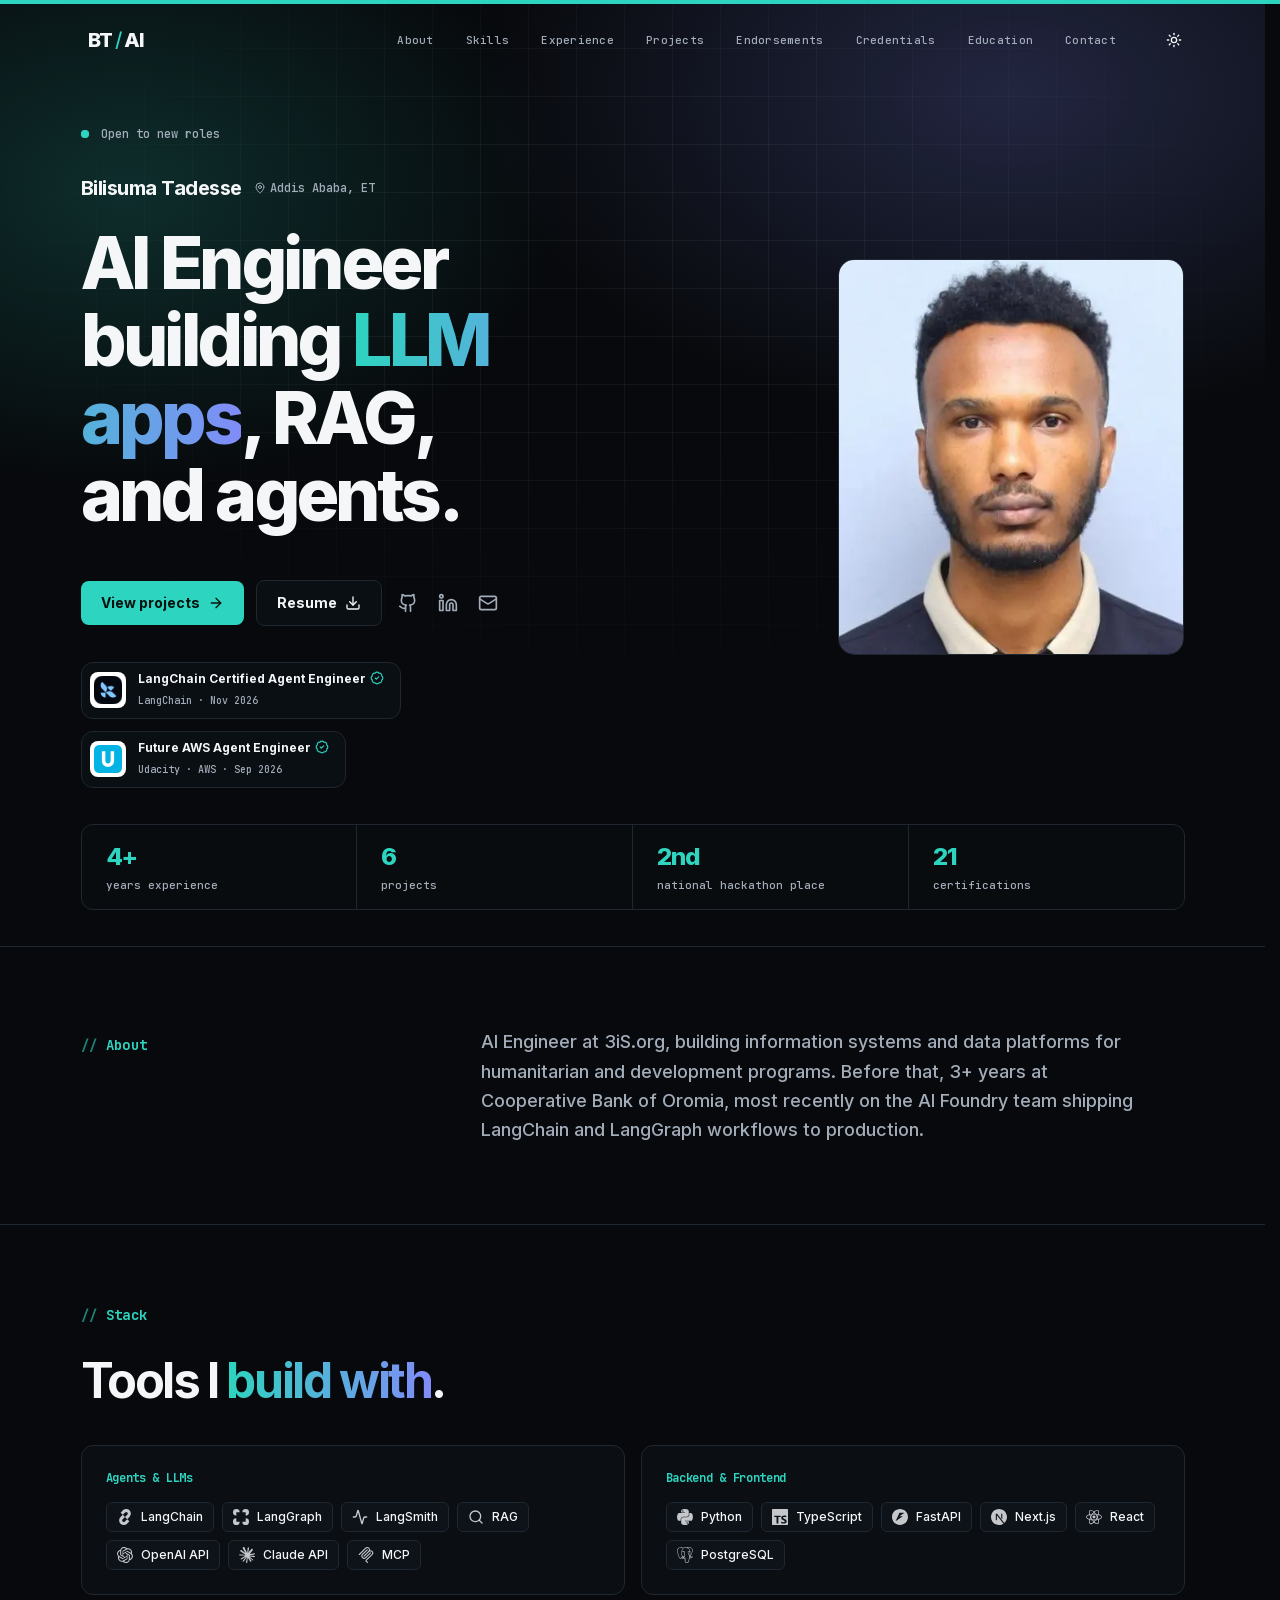
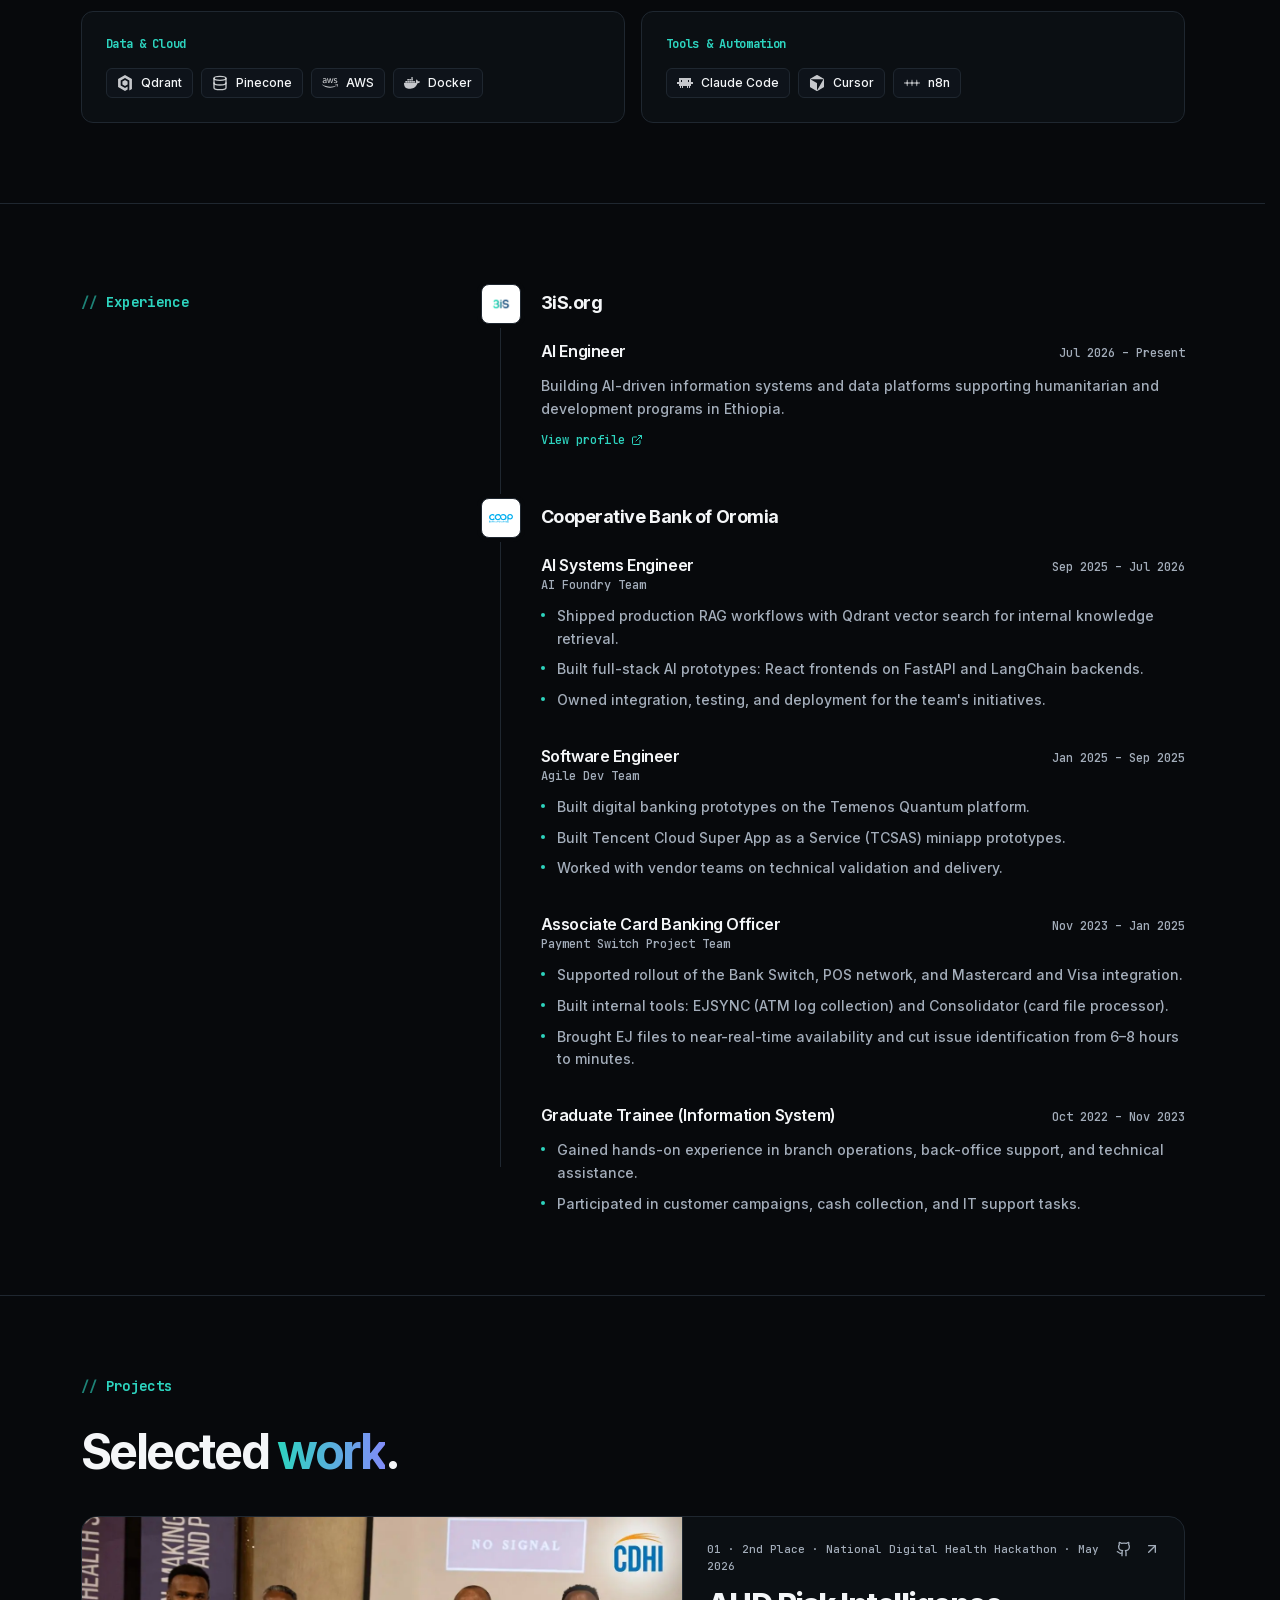
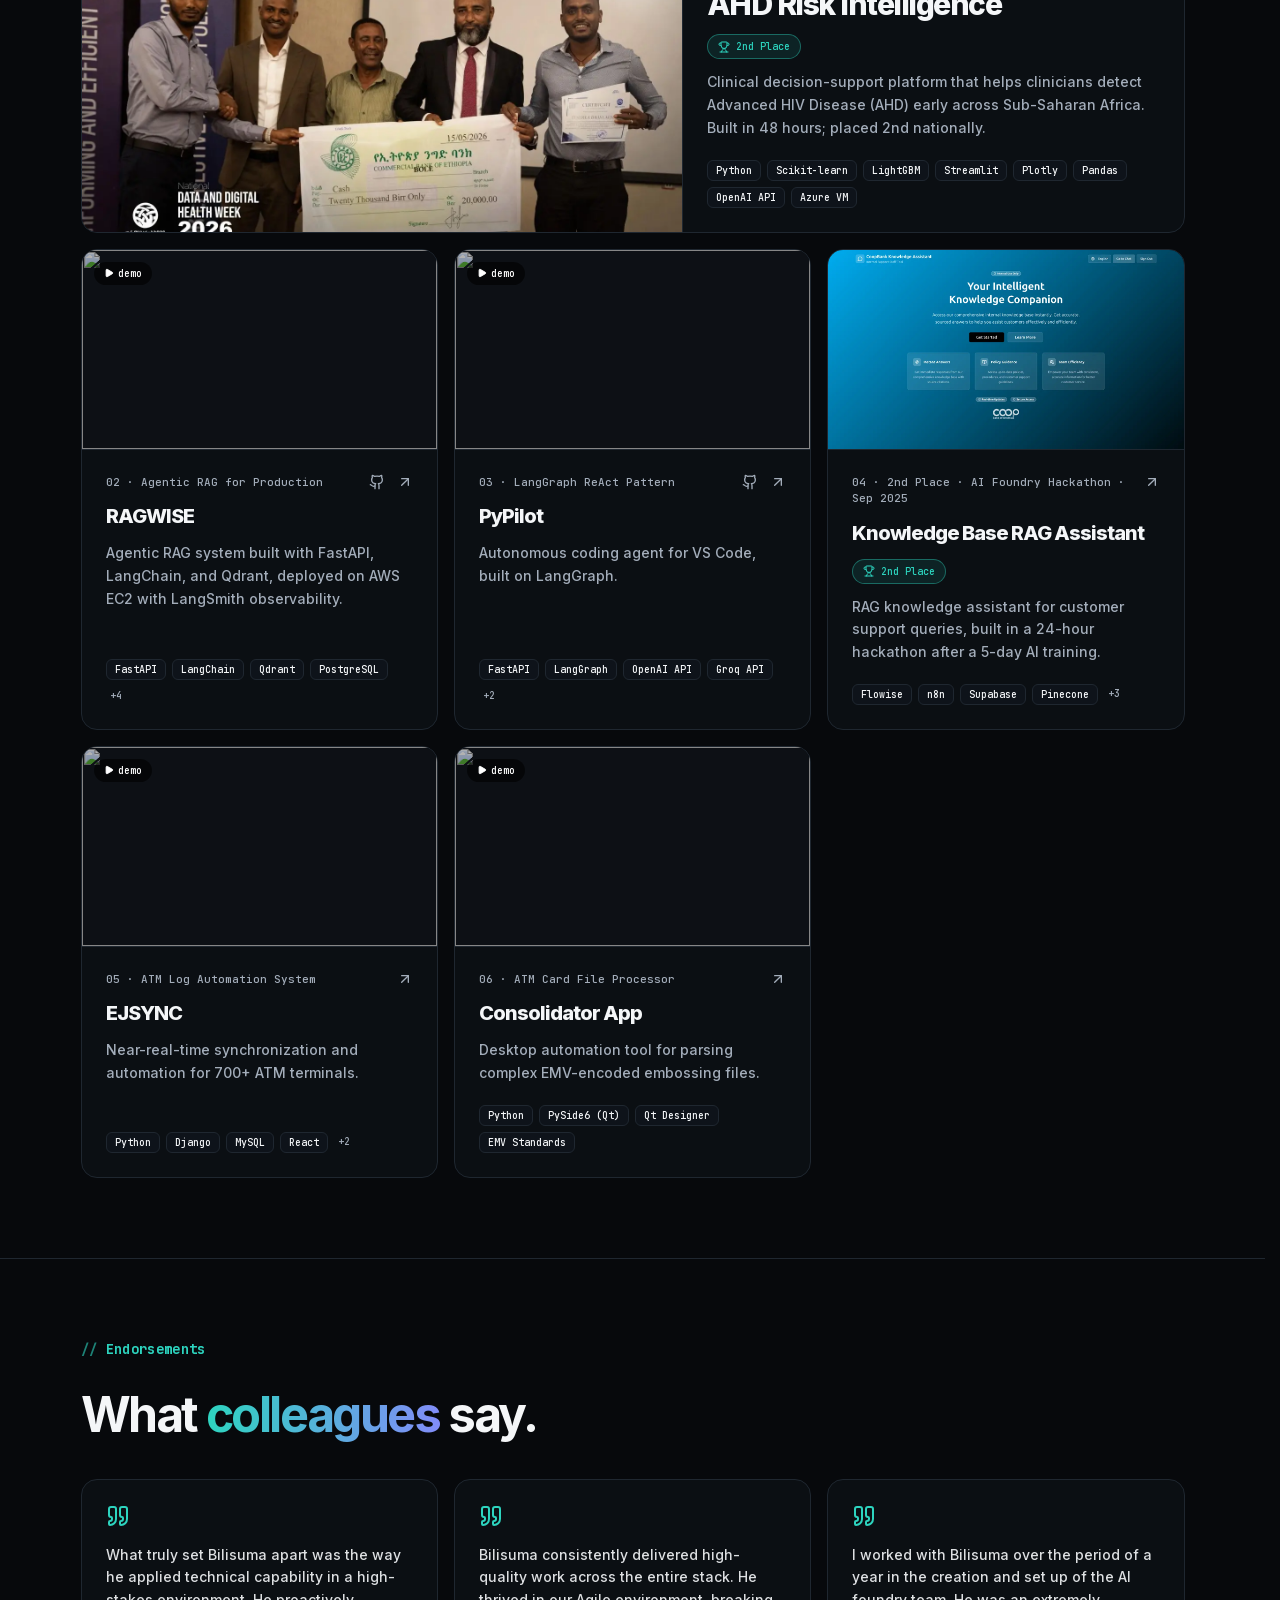
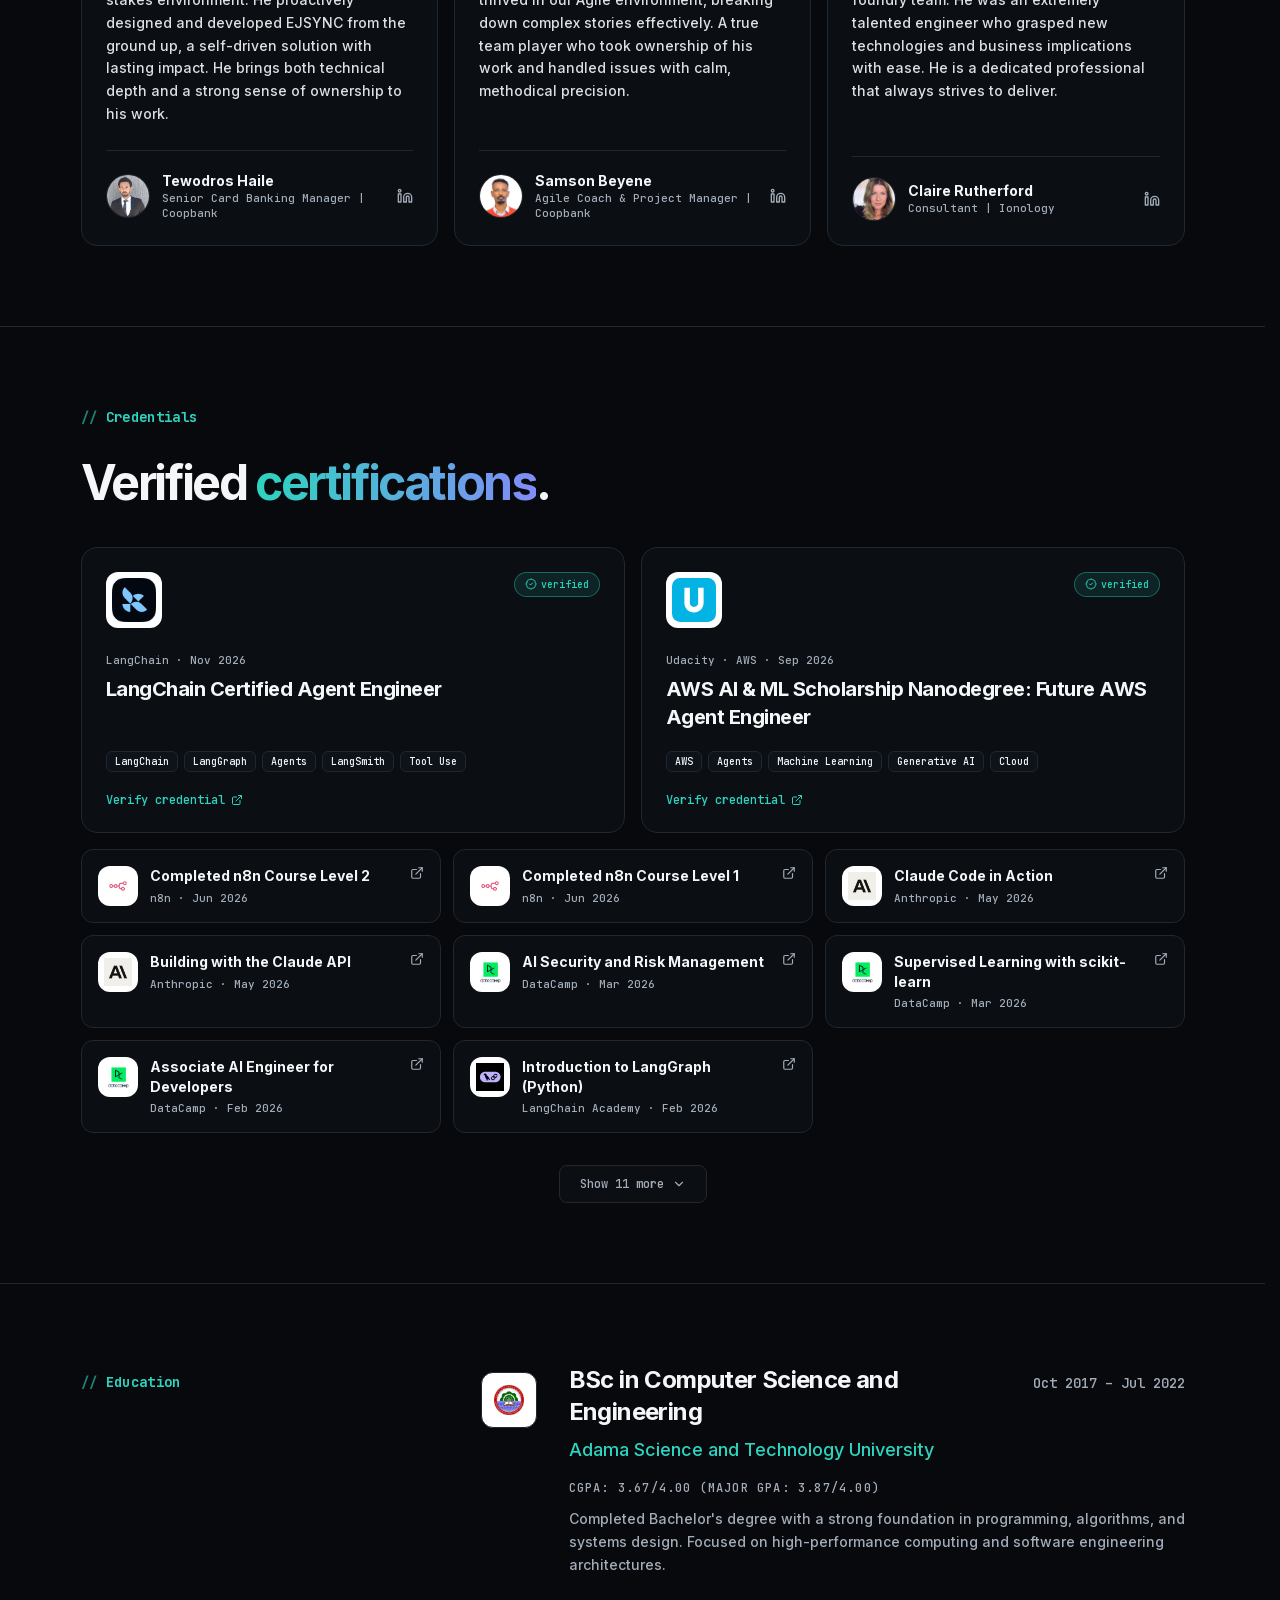
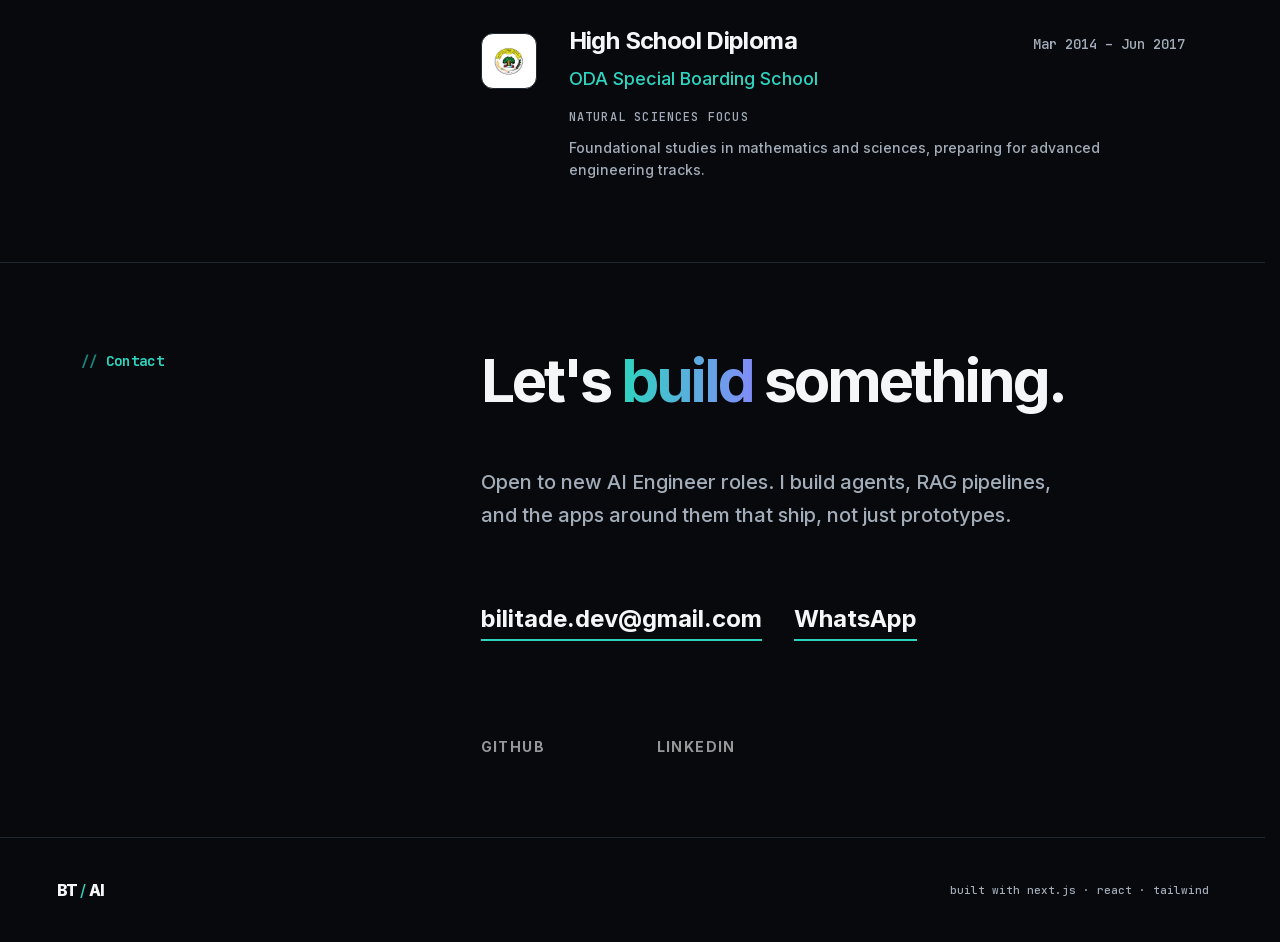
